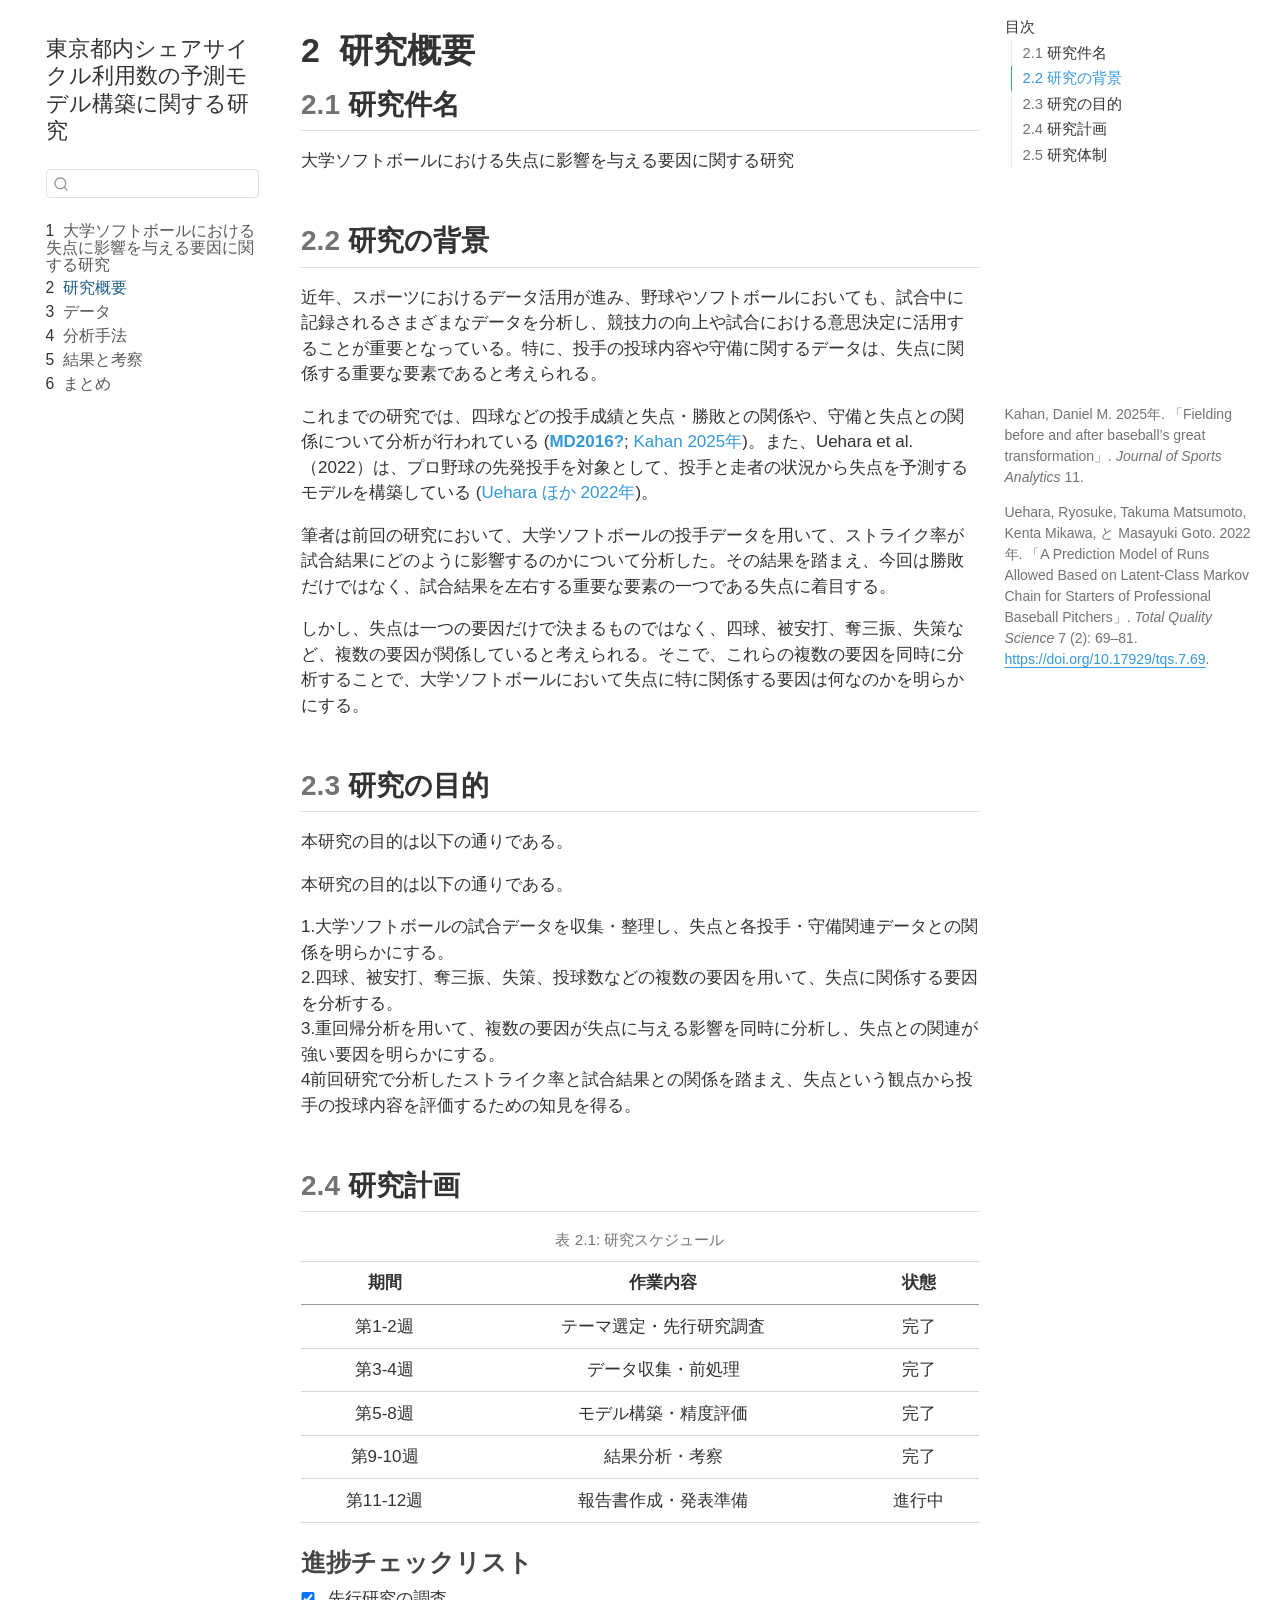
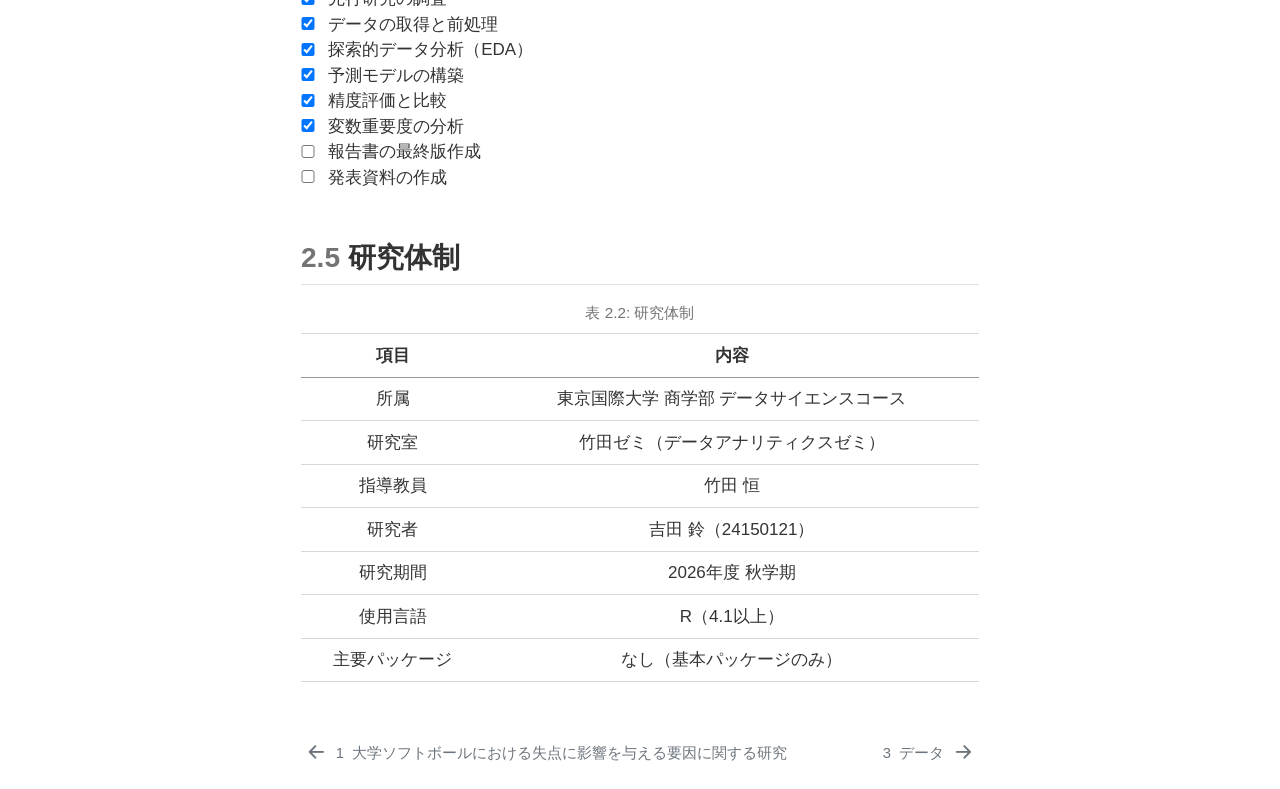
==== 01_研究概要.html @ 4fa382df "Built site for gh-pages" ====
<!DOCTYPE html>
<html xmlns="http://www.w3.org/1999/xhtml" lang="ja" xml:lang="ja"><head>

<meta charset="utf-8">
<meta name="generator" content="quarto-1.9.37">

<meta name="viewport" content="width=device-width, initial-scale=1.0, user-scalable=yes">


<title>2&nbsp; 研究概要 – 東京都内シェアサイクル利用数の予測モデル構築に関する研究</title>
<style>

code{white-space: pre-wrap;}
span.smallcaps{font-variant: small-caps;}
div.columns{display: flex; gap: min(4vw, 1.5em);}
div.column{flex: auto; overflow-x: auto;}
div.hanging-indent{margin-left: 1.5em; text-indent: -1.5em;}
ul.task-list{list-style: none;}
ul.task-list li input[type="checkbox"] {
width: 0.8em;
margin: 0 0.8em 0.2em -1em;  vertical-align: middle;
}

div.csl-bib-body { }
div.csl-entry {
clear: both;
}
.hanging-indent div.csl-entry {
margin-left:2em;
text-indent:-2em;
}
div.csl-left-margin {
min-width:2em;
float:left;
}
div.csl-right-inline {
margin-left:2em;
padding-left:1em;
}
div.csl-indent {
margin-left: 2em;
}</style>


<script>const headroomChanged = new CustomEvent("quarto-hrChanged", {
  detail: {},
  bubbles: true,
  cancelable: false,
  composed: false,
});

const announceDismiss = () => {
  const annEl = window.document.getElementById("quarto-announcement");
  if (annEl) {
    annEl.remove();

    const annId = annEl.getAttribute("data-announcement-id");
    window.localStorage.setItem(`quarto-announce-${annId}`, "true");
  }
};

const announceRegister = () => {
  const annEl = window.document.getElementById("quarto-announcement");
  if (annEl) {
    const annId = annEl.getAttribute("data-announcement-id");
    const isDismissed =
      window.localStorage.getItem(`quarto-announce-${annId}`) || false;
    if (isDismissed) {
      announceDismiss();
      return;
    } else {
      annEl.classList.remove("hidden");
    }

    const actionEl = annEl.querySelector(".quarto-announcement-action");
    if (actionEl) {
      actionEl.addEventListener("click", function (e) {
        e.preventDefault();
        // Hide the bar immediately
        announceDismiss();
      });
    }
  }
};

window.document.addEventListener("DOMContentLoaded", function () {
  let init = false;

  announceRegister();

  // Manage the back to top button, if one is present.
  let lastScrollTop = window.pageYOffset || document.documentElement.scrollTop;
  const scrollDownBuffer = 5;
  const scrollUpBuffer = 35;
  const btn = document.getElementById("quarto-back-to-top");
  const hideBackToTop = () => {
    btn.style.display = "none";
  };
  const showBackToTop = () => {
    btn.style.display = "inline-block";
  };
  if (btn) {
    window.document.addEventListener(
      "scroll",
      function () {
        const currentScrollTop =
          window.pageYOffset || document.documentElement.scrollTop;

        // Shows and hides the button 'intelligently' as the user scrolls
        if (currentScrollTop - scrollDownBuffer > lastScrollTop) {
          hideBackToTop();
          lastScrollTop = currentScrollTop <= 0 ? 0 : currentScrollTop;
        } else if (currentScrollTop < lastScrollTop - scrollUpBuffer) {
          showBackToTop();
          lastScrollTop = currentScrollTop <= 0 ? 0 : currentScrollTop;
        }

        // Show the button at the bottom, hides it at the top
        if (currentScrollTop <= 0) {
          hideBackToTop();
        } else if (
          window.innerHeight + currentScrollTop >=
          document.body.offsetHeight
        ) {
          showBackToTop();
        }
      },
      false
    );
  }

  function throttle(func, wait) {
    var timeout;
    return function () {
      const context = this;
      const args = arguments;
      const later = function () {
        clearTimeout(timeout);
        timeout = null;
        func.apply(context, args);
      };

      if (!timeout) {
        timeout = setTimeout(later, wait);
      }
    };
  }

  function headerOffset() {
    // Set an offset if there is are fixed top navbar
    const headerEl = window.document.querySelector("header.fixed-top");
    if (headerEl) {
      return headerEl.clientHeight;
    } else {
      return 0;
    }
  }

  function footerOffset() {
    const footerEl = window.document.querySelector("footer.footer");
    if (footerEl) {
      return footerEl.clientHeight;
    } else {
      return 0;
    }
  }

  function dashboardOffset() {
    const dashboardNavEl = window.document.getElementById(
      "quarto-dashboard-header"
    );
    if (dashboardNavEl !== null) {
      return dashboardNavEl.clientHeight;
    } else {
      return 0;
    }
  }

  function updateDocumentOffsetWithoutAnimation() {
    updateDocumentOffset(false);
  }

  function updateDocumentOffset(animated) {
    // set body offset
    const topOffset = headerOffset();
    const bodyOffset = topOffset + footerOffset() + dashboardOffset();
    const bodyEl = window.document.body;
    bodyEl.setAttribute("data-bs-offset", topOffset);
    bodyEl.style.paddingTop = topOffset + "px";

    // deal with sidebar offsets
    const sidebars = window.document.querySelectorAll(
      ".sidebar, .headroom-target"
    );
    sidebars.forEach((sidebar) => {
      if (!animated) {
        sidebar.classList.add("notransition");
        // Remove the no transition class after the animation has time to complete
        setTimeout(function () {
          sidebar.classList.remove("notransition");
        }, 201);
      }

      if (window.Headroom && sidebar.classList.contains("sidebar-unpinned")) {
        sidebar.style.top = "0";
        sidebar.style.maxHeight = "100vh";
      } else {
        sidebar.style.top = topOffset + "px";
        sidebar.style.maxHeight = "calc(100vh - " + topOffset + "px)";
      }
    });

    // allow space for footer
    const mainContainer = window.document.querySelector(".quarto-container");
    if (mainContainer) {
      mainContainer.style.minHeight = "calc(100vh - " + bodyOffset + "px)";
    }

    // link offset
    let linkStyle = window.document.querySelector("#quarto-target-style");
    if (!linkStyle) {
      linkStyle = window.document.createElement("style");
      linkStyle.setAttribute("id", "quarto-target-style");
      window.document.head.appendChild(linkStyle);
    }
    while (linkStyle.firstChild) {
      linkStyle.removeChild(linkStyle.firstChild);
    }
    if (topOffset > 0) {
      linkStyle.appendChild(
        window.document.createTextNode(`
      section:target::before {
        content: "";
        display: block;
        height: ${topOffset}px;
        margin: -${topOffset}px 0 0;
      }`)
      );
    }
    if (init) {
      window.dispatchEvent(headroomChanged);
    }
    init = true;
  }

  // initialize headroom
  var header = window.document.querySelector("#quarto-header");
  if (header && window.Headroom) {
    const headroom = new window.Headroom(header, {
      tolerance: 5,
      onPin: function () {
        const sidebars = window.document.querySelectorAll(
          ".sidebar, .headroom-target"
        );
        sidebars.forEach((sidebar) => {
          sidebar.classList.remove("sidebar-unpinned");
        });
        updateDocumentOffset();
      },
      onUnpin: function () {
        const sidebars = window.document.querySelectorAll(
          ".sidebar, .headroom-target"
        );
        sidebars.forEach((sidebar) => {
          sidebar.classList.add("sidebar-unpinned");
        });
        updateDocumentOffset();
      },
    });
    headroom.init();

    let frozen = false;
    window.quartoToggleHeadroom = function () {
      if (frozen) {
        headroom.unfreeze();
        frozen = false;
      } else {
        headroom.freeze();
        frozen = true;
      }
    };
  }

  window.addEventListener(
    "hashchange",
    function (e) {
      if (
        getComputedStyle(document.documentElement).scrollBehavior !== "smooth"
      ) {
        window.scrollTo(0, window.pageYOffset - headerOffset());
      }
    },
    false
  );

  // Observe size changed for the header
  const headerEl = window.document.querySelector("header.fixed-top");
  if (headerEl && window.ResizeObserver) {
    const observer = new window.ResizeObserver(() => {
      setTimeout(updateDocumentOffsetWithoutAnimation, 0);
    });
    observer.observe(headerEl, {
      attributes: true,
      childList: true,
      characterData: true,
    });
  } else {
    window.addEventListener(
      "resize",
      throttle(updateDocumentOffsetWithoutAnimation, 50)
    );
  }
  setTimeout(updateDocumentOffsetWithoutAnimation, 250);

  // fixup index.html links if we aren't on the filesystem
  if (window.location.protocol !== "file:") {
    const links = window.document.querySelectorAll("a");
    for (let i = 0; i < links.length; i++) {
      if (links[i].href) {
        links[i].dataset.originalHref = links[i].href;
        links[i].href = links[i].href.replace(/\/index\.html/, "/");
      }
    }

    // Fixup any sharing links that require urls
    // Append url to any sharing urls
    const sharingLinks = window.document.querySelectorAll(
      "a.sidebar-tools-main-item, a.quarto-navigation-tool, a.quarto-navbar-tools, a.quarto-navbar-tools-item"
    );
    for (let i = 0; i < sharingLinks.length; i++) {
      const sharingLink = sharingLinks[i];
      const href = sharingLink.getAttribute("href");
      if (href) {
        sharingLink.setAttribute(
          "href",
          href.replace("|url|", window.location.href)
        );
      }
    }

    // Scroll the active navigation item into view, if necessary
    const navSidebar = window.document.querySelector("nav#quarto-sidebar");
    if (navSidebar) {
      // Find the active item
      const activeItem = navSidebar.querySelector("li.sidebar-item a.active");
      if (activeItem) {
        // Wait for the scroll height and height to resolve by observing size changes on the
        // nav element that is scrollable
        const resizeObserver = new ResizeObserver((_entries) => {
          // The bottom of the element
          const elBottom = activeItem.offsetTop;
          const viewBottom = navSidebar.scrollTop + navSidebar.clientHeight;

          // The element height and scroll height are the same, then we are still loading
          if (viewBottom !== navSidebar.scrollHeight) {
            // Determine if the item isn't visible and scroll to it
            if (elBottom >= viewBottom) {
              navSidebar.scrollTop = elBottom;
            }

            // stop observing now since we've completed the scroll
            resizeObserver.unobserve(navSidebar);
          }
        });
        resizeObserver.observe(navSidebar);
      }
    }
  }
});
</script>
<script>/*!
 * headroom.js v0.12.0 - Give your page some headroom. Hide your header until you need it
 * Copyright (c) 2020 Nick Williams - http://wicky.nillia.ms/headroom.js
 * License: MIT
 */

!function(t,n){"object"==typeof exports&&"undefined"!=typeof module?module.exports=n():"function"==typeof define&&define.amd?define(n):(t=t||self).Headroom=n()}(this,function(){"use strict";function t(){return"undefined"!=typeof window}function d(t){return function(t){return t&&t.document&&function(t){return 9===t.nodeType}(t.document)}(t)?function(t){var n=t.document,o=n.body,s=n.documentElement;return{scrollHeight:function(){return Math.max(o.scrollHeight,s.scrollHeight,o.offsetHeight,s.offsetHeight,o.clientHeight,s.clientHeight)},height:function(){return t.innerHeight||s.clientHeight||o.clientHeight},scrollY:function(){return void 0!==t.pageYOffset?t.pageYOffset:(s||o.parentNode||o).scrollTop}}}(t):function(t){return{scrollHeight:function(){return Math.max(t.scrollHeight,t.offsetHeight,t.clientHeight)},height:function(){return Math.max(t.offsetHeight,t.clientHeight)},scrollY:function(){return t.scrollTop}}}(t)}function n(t,s,e){var n,o=function(){var n=!1;try{var t={get passive(){n=!0}};window.addEventListener("test",t,t),window.removeEventListener("test",t,t)}catch(t){n=!1}return n}(),i=!1,r=d(t),l=r.scrollY(),a={};function c(){var t=Math.round(r.scrollY()),n=r.height(),o=r.scrollHeight();a.scrollY=t,a.lastScrollY=l,a.direction=l<t?"down":"up",a.distance=Math.abs(t-l),a.isOutOfBounds=t<0||o<t+n,a.top=t<=s.offset[a.direction],a.bottom=o<=t+n,a.toleranceExceeded=a.distance>s.tolerance[a.direction],e(a),l=t,i=!1}function h(){i||(i=!0,n=requestAnimationFrame(c))}var u=!!o&&{passive:!0,capture:!1};return t.addEventListener("scroll",h,u),c(),{destroy:function(){cancelAnimationFrame(n),t.removeEventListener("scroll",h,u)}}}function o(t){return t===Object(t)?t:{down:t,up:t}}function s(t,n){n=n||{},Object.assign(this,s.options,n),this.classes=Object.assign({},s.options.classes,n.classes),this.elem=t,this.tolerance=o(this.tolerance),this.offset=o(this.offset),this.initialised=!1,this.frozen=!1}return s.prototype={constructor:s,init:function(){return s.cutsTheMustard&&!this.initialised&&(this.addClass("initial"),this.initialised=!0,setTimeout(function(t){t.scrollTracker=n(t.scroller,{offset:t.offset,tolerance:t.tolerance},t.update.bind(t))},100,this)),this},destroy:function(){this.initialised=!1,Object.keys(this.classes).forEach(this.removeClass,this),this.scrollTracker.destroy()},unpin:function(){!this.hasClass("pinned")&&this.hasClass("unpinned")||(this.addClass("unpinned"),this.removeClass("pinned"),this.onUnpin&&this.onUnpin.call(this))},pin:function(){this.hasClass("unpinned")&&(this.addClass("pinned"),this.removeClass("unpinned"),this.onPin&&this.onPin.call(this))},freeze:function(){this.frozen=!0,this.addClass("frozen")},unfreeze:function(){this.frozen=!1,this.removeClass("frozen")},top:function(){this.hasClass("top")||(this.addClass("top"),this.removeClass("notTop"),this.onTop&&this.onTop.call(this))},notTop:function(){this.hasClass("notTop")||(this.addClass("notTop"),this.removeClass("top"),this.onNotTop&&this.onNotTop.call(this))},bottom:function(){this.hasClass("bottom")||(this.addClass("bottom"),this.removeClass("notBottom"),this.onBottom&&this.onBottom.call(this))},notBottom:function(){this.hasClass("notBottom")||(this.addClass("notBottom"),this.removeClass("bottom"),this.onNotBottom&&this.onNotBottom.call(this))},shouldUnpin:function(t){return"down"===t.direction&&!t.top&&t.toleranceExceeded},shouldPin:function(t){return"up"===t.direction&&t.toleranceExceeded||t.top},addClass:function(t){this.elem.classList.add.apply(this.elem.classList,this.classes[t].split(" "))},removeClass:function(t){this.elem.classList.remove.apply(this.elem.classList,this.classes[t].split(" "))},hasClass:function(t){return this.classes[t].split(" ").every(function(t){return this.classList.contains(t)},this.elem)},update:function(t){t.isOutOfBounds||!0!==this.frozen&&(t.top?this.top():this.notTop(),t.bottom?this.bottom():this.notBottom(),this.shouldUnpin(t)?this.unpin():this.shouldPin(t)&&this.pin())}},s.options={tolerance:{up:0,down:0},offset:0,scroller:t()?window:null,classes:{frozen:"headroom--frozen",pinned:"headroom--pinned",unpinned:"headroom--unpinned",top:"headroom--top",notTop:"headroom--not-top",bottom:"headroom--bottom",notBottom:"headroom--not-bottom",initial:"headroom"}},s.cutsTheMustard=!!(t()&&function(){}.bind&&"classList"in document.documentElement&&Object.assign&&Object.keys&&requestAnimationFrame),s});
</script>
<script>/*!
 * clipboard.js v2.0.11
 * https://clipboardjs.com/
 *
 * Licensed MIT © Zeno Rocha
 */
!function(t,e){"object"==typeof exports&&"object"==typeof module?module.exports=e():"function"==typeof define&&define.amd?define([],e):"object"==typeof exports?exports.ClipboardJS=e():t.ClipboardJS=e()}(this,function(){return n={686:function(t,e,n){"use strict";n.d(e,{default:function(){return b}});var e=n(279),i=n.n(e),e=n(370),u=n.n(e),e=n(817),r=n.n(e);function c(t){try{return document.execCommand(t)}catch(t){return}}var a=function(t){t=r()(t);return c("cut"),t};function o(t,e){var n,o,t=(n=t,o="rtl"===document.documentElement.getAttribute("dir"),(t=document.createElement("textarea")).style.fontSize="12pt",t.style.border="0",t.style.padding="0",t.style.margin="0",t.style.position="absolute",t.style[o?"right":"left"]="-9999px",o=window.pageYOffset||document.documentElement.scrollTop,t.style.top="".concat(o,"px"),t.setAttribute("readonly",""),t.value=n,t);return e.container.appendChild(t),e=r()(t),c("copy"),t.remove(),e}var f=function(t){var e=1<arguments.length&&void 0!==arguments[1]?arguments[1]:{container:document.body},n="";return"string"==typeof t?n=o(t,e):t instanceof HTMLInputElement&&!["text","search","url","tel","password"].includes(null==t?void 0:t.type)?n=o(t.value,e):(n=r()(t),c("copy")),n};function l(t){return(l="function"==typeof Symbol&&"symbol"==typeof Symbol.iterator?function(t){return typeof t}:function(t){return t&&"function"==typeof Symbol&&t.constructor===Symbol&&t!==Symbol.prototype?"symbol":typeof t})(t)}var s=function(){var t=0<arguments.length&&void 0!==arguments[0]?arguments[0]:{},e=t.action,n=void 0===e?"copy":e,o=t.container,e=t.target,t=t.text;if("copy"!==n&&"cut"!==n)throw new Error('Invalid "action" value, use either "copy" or "cut"');if(void 0!==e){if(!e||"object"!==l(e)||1!==e.nodeType)throw new Error('Invalid "target" value, use a valid Element');if("copy"===n&&e.hasAttribute("disabled"))throw new Error('Invalid "target" attribute. Please use "readonly" instead of "disabled" attribute');if("cut"===n&&(e.hasAttribute("readonly")||e.hasAttribute("disabled")))throw new Error('Invalid "target" attribute. You can\'t cut text from elements with "readonly" or "disabled" attributes')}return t?f(t,{container:o}):e?"cut"===n?a(e):f(e,{container:o}):void 0};function p(t){return(p="function"==typeof Symbol&&"symbol"==typeof Symbol.iterator?function(t){return typeof t}:function(t){return t&&"function"==typeof Symbol&&t.constructor===Symbol&&t!==Symbol.prototype?"symbol":typeof t})(t)}function d(t,e){for(var n=0;n<e.length;n++){var o=e[n];o.enumerable=o.enumerable||!1,o.configurable=!0,"value"in o&&(o.writable=!0),Object.defineProperty(t,o.key,o)}}function y(t,e){return(y=Object.setPrototypeOf||function(t,e){return t.__proto__=e,t})(t,e)}function h(n){var o=function(){if("undefined"==typeof Reflect||!Reflect.construct)return!1;if(Reflect.construct.sham)return!1;if("function"==typeof Proxy)return!0;try{return Date.prototype.toString.call(Reflect.construct(Date,[],function(){})),!0}catch(t){return!1}}();return function(){var t,e=v(n);return t=o?(t=v(this).constructor,Reflect.construct(e,arguments,t)):e.apply(this,arguments),e=this,!(t=t)||"object"!==p(t)&&"function"!=typeof t?function(t){if(void 0!==t)return t;throw new ReferenceError("this hasn't been initialised - super() hasn't been called")}(e):t}}function v(t){return(v=Object.setPrototypeOf?Object.getPrototypeOf:function(t){return t.__proto__||Object.getPrototypeOf(t)})(t)}function m(t,e){t="data-clipboard-".concat(t);if(e.hasAttribute(t))return e.getAttribute(t)}var b=function(){!function(t,e){if("function"!=typeof e&&null!==e)throw new TypeError("Super expression must either be null or a function");t.prototype=Object.create(e&&e.prototype,{constructor:{value:t,writable:!0,configurable:!0}}),e&&y(t,e)}(r,i());var t,e,n,o=h(r);function r(t,e){var n;return function(t){if(!(t instanceof r))throw new TypeError("Cannot call a class as a function")}(this),(n=o.call(this)).resolveOptions(e),n.listenClick(t),n}return t=r,n=[{key:"copy",value:function(t){var e=1<arguments.length&&void 0!==arguments[1]?arguments[1]:{container:document.body};return f(t,e)}},{key:"cut",value:function(t){return a(t)}},{key:"isSupported",value:function(){var t=0<arguments.length&&void 0!==arguments[0]?arguments[0]:["copy","cut"],t="string"==typeof t?[t]:t,e=!!document.queryCommandSupported;return t.forEach(function(t){e=e&&!!document.queryCommandSupported(t)}),e}}],(e=[{key:"resolveOptions",value:function(){var t=0<arguments.length&&void 0!==arguments[0]?arguments[0]:{};this.action="function"==typeof t.action?t.action:this.defaultAction,this.target="function"==typeof t.target?t.target:this.defaultTarget,this.text="function"==typeof t.text?t.text:this.defaultText,this.container="object"===p(t.container)?t.container:document.body}},{key:"listenClick",value:function(t){var e=this;this.listener=u()(t,"click",function(t){return e.onClick(t)})}},{key:"onClick",value:function(t){var e=t.delegateTarget||t.currentTarget,n=this.action(e)||"copy",t=s({action:n,container:this.container,target:this.target(e),text:this.text(e)});this.emit(t?"success":"error",{action:n,text:t,trigger:e,clearSelection:function(){e&&e.focus(),window.getSelection().removeAllRanges()}})}},{key:"defaultAction",value:function(t){return m("action",t)}},{key:"defaultTarget",value:function(t){t=m("target",t);if(t)return document.querySelector(t)}},{key:"defaultText",value:function(t){return m("text",t)}},{key:"destroy",value:function(){this.listener.destroy()}}])&&d(t.prototype,e),n&&d(t,n),r}()},828:function(t){var e;"undefined"==typeof Element||Element.prototype.matches||((e=Element.prototype).matches=e.matchesSelector||e.mozMatchesSelector||e.msMatchesSelector||e.oMatchesSelector||e.webkitMatchesSelector),t.exports=function(t,e){for(;t&&9!==t.nodeType;){if("function"==typeof t.matches&&t.matches(e))return t;t=t.parentNode}}},438:function(t,e,n){var u=n(828);function i(t,e,n,o,r){var i=function(e,n,t,o){return function(t){t.delegateTarget=u(t.target,n),t.delegateTarget&&o.call(e,t)}}.apply(this,arguments);return t.addEventListener(n,i,r),{destroy:function(){t.removeEventListener(n,i,r)}}}t.exports=function(t,e,n,o,r){return"function"==typeof t.addEventListener?i.apply(null,arguments):"function"==typeof n?i.bind(null,document).apply(null,arguments):("string"==typeof t&&(t=document.querySelectorAll(t)),Array.prototype.map.call(t,function(t){return i(t,e,n,o,r)}))}},879:function(t,n){n.node=function(t){return void 0!==t&&t instanceof HTMLElement&&1===t.nodeType},n.nodeList=function(t){var e=Object.prototype.toString.call(t);return void 0!==t&&("[object NodeList]"===e||"[object HTMLCollection]"===e)&&"length"in t&&(0===t.length||n.node(t[0]))},n.string=function(t){return"string"==typeof t||t instanceof String},n.fn=function(t){return"[object Function]"===Object.prototype.toString.call(t)}},370:function(t,e,n){var f=n(879),l=n(438);t.exports=function(t,e,n){if(!t&&!e&&!n)throw new Error("Missing required arguments");if(!f.string(e))throw new TypeError("Second argument must be a String");if(!f.fn(n))throw new TypeError("Third argument must be a Function");if(f.node(t))return c=e,a=n,(u=t).addEventListener(c,a),{destroy:function(){u.removeEventListener(c,a)}};if(f.nodeList(t))return o=t,r=e,i=n,Array.prototype.forEach.call(o,function(t){t.addEventListener(r,i)}),{destroy:function(){Array.prototype.forEach.call(o,function(t){t.removeEventListener(r,i)})}};if(f.string(t))return t=t,e=e,n=n,l(document.body,t,e,n);throw new TypeError("First argument must be a String, HTMLElement, HTMLCollection, or NodeList");var o,r,i,u,c,a}},817:function(t){t.exports=function(t){var e,n="SELECT"===t.nodeName?(t.focus(),t.value):"INPUT"===t.nodeName||"TEXTAREA"===t.nodeName?((e=t.hasAttribute("readonly"))||t.setAttribute("readonly",""),t.select(),t.setSelectionRange(0,t.value.length),e||t.removeAttribute("readonly"),t.value):(t.hasAttribute("contenteditable")&&t.focus(),n=window.getSelection(),(e=document.createRange()).selectNodeContents(t),n.removeAllRanges(),n.addRange(e),n.toString());return n}},279:function(t){function e(){}e.prototype={on:function(t,e,n){var o=this.e||(this.e={});return(o[t]||(o[t]=[])).push({fn:e,ctx:n}),this},once:function(t,e,n){var o=this;function r(){o.off(t,r),e.apply(n,arguments)}return r._=e,this.on(t,r,n)},emit:function(t){for(var e=[].slice.call(arguments,1),n=((this.e||(this.e={}))[t]||[]).slice(),o=0,r=n.length;o<r;o++)n[o].fn.apply(n[o].ctx,e);return this},off:function(t,e){var n=this.e||(this.e={}),o=n[t],r=[];if(o&&e)for(var i=0,u=o.length;i<u;i++)o[i].fn!==e&&o[i].fn._!==e&&r.push(o[i]);return r.length?n[t]=r:delete n[t],this}},t.exports=e,t.exports.TinyEmitter=e}},r={},o.n=function(t){var e=t&&t.__esModule?function(){return t.default}:function(){return t};return o.d(e,{a:e}),e},o.d=function(t,e){for(var n in e)o.o(e,n)&&!o.o(t,n)&&Object.defineProperty(t,n,{enumerable:!0,get:e[n]})},o.o=function(t,e){return Object.prototype.hasOwnProperty.call(t,e)},o(686).default;function o(t){if(r[t])return r[t].exports;var e=r[t]={exports:{}};return n[t](e,e.exports,o),e.exports}var n,r});</script>
<script>/*! @algolia/autocomplete-js 1.19.1 | MIT License | © Algolia, Inc. and contributors | https://github.com/algolia/autocomplete */
!function(e,t){"object"==typeof exports&&"undefined"!=typeof module?t(exports):"function"==typeof define&&define.amd?define(["exports"],t):t((e="undefined"!=typeof globalThis?globalThis:e||self)["@algolia/autocomplete-js"]={})}(this,(function(e){"use strict";function t(e,t){var n=Object.keys(e);if(Object.getOwnPropertySymbols){var r=Object.getOwnPropertySymbols(e);t&&(r=r.filter((function(t){return Object.getOwnPropertyDescriptor(e,t).enumerable}))),n.push.apply(n,r)}return n}function n(e){for(var n=1;n<arguments.length;n++){var r=null!=arguments[n]?arguments[n]:{};n%2?t(Object(r),!0).forEach((function(t){o(e,t,r[t])})):Object.getOwnPropertyDescriptors?Object.defineProperties(e,Object.getOwnPropertyDescriptors(r)):t(Object(r)).forEach((function(t){Object.defineProperty(e,t,Object.getOwnPropertyDescriptor(r,t))}))}return e}function r(e){return r="function"==typeof Symbol&&"symbol"==typeof Symbol.iterator?function(e){return typeof e}:function(e){return e&&"function"==typeof Symbol&&e.constructor===Symbol&&e!==Symbol.prototype?"symbol":typeof e},r(e)}function o(e,t,n){return(t=function(e){var t=function(e,t){if("object"!=typeof e||null===e)return e;var n=e[Symbol.toPrimitive];if(void 0!==n){var r=n.call(e,t||"default");if("object"!=typeof r)return r;throw new TypeError("@@toPrimitive must return a primitive value.")}return("string"===t?String:Number)(e)}(e,"string");return"symbol"==typeof t?t:String(t)}(t))in e?Object.defineProperty(e,t,{value:n,enumerable:!0,configurable:!0,writable:!0}):e[t]=n,e}function i(){return i=Object.assign?Object.assign.bind():function(e){for(var t=1;t<arguments.length;t++){var n=arguments[t];for(var r in n)Object.prototype.hasOwnProperty.call(n,r)&&(e[r]=n[r])}return e},i.apply(this,arguments)}function u(e,t){if(null==e)return{};var n,r,o=function(e,t){if(null==e)return{};var n,r,o={},i=Object.keys(e);for(r=0;r<i.length;r++)n=i[r],t.indexOf(n)>=0||(o[n]=e[n]);return o}(e,t);if(Object.getOwnPropertySymbols){var i=Object.getOwnPropertySymbols(e);for(r=0;r<i.length;r++)n=i[r],t.indexOf(n)>=0||Object.prototype.propertyIsEnumerable.call(e,n)&&(o[n]=e[n])}return o}function a(e,t){return function(e){if(Array.isArray(e))return e}(e)||function(e,t){var n=null==e?null:"undefined"!=typeof Symbol&&e[Symbol.iterator]||e["@@iterator"];if(null!=n){var r,o,i,u,a=[],l=!0,c=!1;try{if(i=(n=n.call(e)).next,0===t){if(Object(n)!==n)return;l=!1}else for(;!(l=(r=i.call(n)).done)&&(a.push(r.value),a.length!==t);l=!0);}catch(e){c=!0,o=e}finally{try{if(!l&&null!=n.return&&(u=n.return(),Object(u)!==u))return}finally{if(c)throw o}}return a}}(e,t)||c(e,t)||function(){throw new TypeError("Invalid attempt to destructure non-iterable instance.\nIn order to be iterable, non-array objects must have a [Symbol.iterator]() method.")}()}function l(e){return function(e){if(Array.isArray(e))return s(e)}(e)||function(e){if("undefined"!=typeof Symbol&&null!=e[Symbol.iterator]||null!=e["@@iterator"])return Array.from(e)}(e)||c(e)||function(){throw new TypeError("Invalid attempt to spread non-iterable instance.\nIn order to be iterable, non-array objects must have a [Symbol.iterator]() method.")}()}function c(e,t){if(e){if("string"==typeof e)return s(e,t);var n=Object.prototype.toString.call(e).slice(8,-1);return"Object"===n&&e.constructor&&(n=e.constructor.name),"Map"===n||"Set"===n?Array.from(e):"Arguments"===n||/^(?:Ui|I)nt(?:8|16|32)(?:Clamped)?Array$/.test(n)?s(e,t):void 0}}function s(e,t){(null==t||t>e.length)&&(t=e.length);for(var n=0,r=new Array(t);n<t;n++)r[n]=e[n];return r}function f(e){return{current:e}}function p(e,t){var n=void 0;return function(){for(var r=arguments.length,o=new Array(r),i=0;i<r;i++)o[i]=arguments[i];n&&clearTimeout(n),n=setTimeout((function(){return e.apply(void 0,o)}),t)}}function m(e){return e.reduce((function(e,t){return e.concat(t)}),[])}var v=0;function d(){return"autocomplete-".concat(v++)}function y(e,t){return t.reduce((function(e,t){return e&&e[t]}),e)}function b(e){return 0===e.collections.length?0:e.collections.reduce((function(e,t){return e+t.items.length}),0)}function g(e){return e!==Object(e)}function h(e,t){if(e===t)return!0;if(g(e)||g(t)||"function"==typeof e||"function"==typeof t)return e===t;if(Object.keys(e).length!==Object.keys(t).length)return!1;for(var n=0,r=Object.keys(e);n<r.length;n++){var o=r[n];if(!(o in t))return!1;if(!h(e[o],t[o]))return!1}return!0}var _=function(){};var O="1.19.1",S=[{segment:"autocomplete-core",version:O}];function j(e){var t=e.item,n=e.items,r=void 0===n?[]:n;return{index:t.__autocomplete_indexName,items:[t],positions:[1+r.findIndex((function(e){return e.objectID===t.objectID}))],queryID:t.__autocomplete_queryID,algoliaSource:["autocomplete"]}}function P(e,t){return function(e){if(Array.isArray(e))return e}(e)||function(e,t){var n=null==e?null:"undefined"!=typeof Symbol&&e[Symbol.iterator]||e["@@iterator"];if(null!=n){var r,o,i,u,a=[],l=!0,c=!1;try{if(i=(n=n.call(e)).next,0===t){if(Object(n)!==n)return;l=!1}else for(;!(l=(r=i.call(n)).done)&&(a.push(r.value),a.length!==t);l=!0);}catch(e){c=!0,o=e}finally{try{if(!l&&null!=n.return&&(u=n.return(),Object(u)!==u))return}finally{if(c)throw o}}return a}}(e,t)||function(e,t){if(!e)return;if("string"==typeof e)return w(e,t);var n=Object.prototype.toString.call(e).slice(8,-1);"Object"===n&&e.constructor&&(n=e.constructor.name);if("Map"===n||"Set"===n)return Array.from(e);if("Arguments"===n||/^(?:Ui|I)nt(?:8|16|32)(?:Clamped)?Array$/.test(n))return w(e,t)}(e,t)||function(){throw new TypeError("Invalid attempt to destructure non-iterable instance.\nIn order to be iterable, non-array objects must have a [Symbol.iterator]() method.")}()}function w(e,t){(null==t||t>e.length)&&(t=e.length);for(var n=0,r=new Array(t);n<t;n++)r[n]=e[n];return r}var I=["items"],A=["items"];function E(e){return E="function"==typeof Symbol&&"symbol"==typeof Symbol.iterator?function(e){return typeof e}:function(e){return e&&"function"==typeof Symbol&&e.constructor===Symbol&&e!==Symbol.prototype?"symbol":typeof e},E(e)}function D(e){return function(e){if(Array.isArray(e))return C(e)}(e)||function(e){if("undefined"!=typeof Symbol&&null!=e[Symbol.iterator]||null!=e["@@iterator"])return Array.from(e)}(e)||function(e,t){if(!e)return;if("string"==typeof e)return C(e,t);var n=Object.prototype.toString.call(e).slice(8,-1);"Object"===n&&e.constructor&&(n=e.constructor.name);if("Map"===n||"Set"===n)return Array.from(e);if("Arguments"===n||/^(?:Ui|I)nt(?:8|16|32)(?:Clamped)?Array$/.test(n))return C(e,t)}(e)||function(){throw new TypeError("Invalid attempt to spread non-iterable instance.\nIn order to be iterable, non-array objects must have a [Symbol.iterator]() method.")}()}function C(e,t){(null==t||t>e.length)&&(t=e.length);for(var n=0,r=new Array(t);n<t;n++)r[n]=e[n];return r}function k(e,t){if(null==e)return{};var n,r,o=function(e,t){if(null==e)return{};var n,r,o={},i=Object.keys(e);for(r=0;r<i.length;r++)n=i[r],t.indexOf(n)>=0||(o[n]=e[n]);return o}(e,t);if(Object.getOwnPropertySymbols){var i=Object.getOwnPropertySymbols(e);for(r=0;r<i.length;r++)n=i[r],t.indexOf(n)>=0||Object.prototype.propertyIsEnumerable.call(e,n)&&(o[n]=e[n])}return o}function x(e,t){var n=Object.keys(e);if(Object.getOwnPropertySymbols){var r=Object.getOwnPropertySymbols(e);t&&(r=r.filter((function(t){return Object.getOwnPropertyDescriptor(e,t).enumerable}))),n.push.apply(n,r)}return n}function N(e){for(var t=1;t<arguments.length;t++){var n=null!=arguments[t]?arguments[t]:{};t%2?x(Object(n),!0).forEach((function(t){T(e,t,n[t])})):Object.getOwnPropertyDescriptors?Object.defineProperties(e,Object.getOwnPropertyDescriptors(n)):x(Object(n)).forEach((function(t){Object.defineProperty(e,t,Object.getOwnPropertyDescriptor(n,t))}))}return e}function T(e,t,n){return(t=function(e){var t=function(e,t){if("object"!==E(e)||null===e)return e;var n=e[Symbol.toPrimitive];if(void 0!==n){var r=n.call(e,t||"default");if("object"!==E(r))return r;throw new TypeError("@@toPrimitive must return a primitive value.")}return("string"===t?String:Number)(e)}(e,"string");return"symbol"===E(t)?t:String(t)}(t))in e?Object.defineProperty(e,t,{value:n,enumerable:!0,configurable:!0,writable:!0}):e[t]=n,e}function q(e){for(var t=arguments.length>1&&void 0!==arguments[1]?arguments[1]:20,n=[],r=0;r<e.objectIDs.length;r+=t)n.push(N(N({},e),{},{objectIDs:e.objectIDs.slice(r,r+t)}));return n}function B(e){return e.map((function(e){var t=e.items,n=k(e,I);return N(N({},n),{},{objectIDs:(null==t?void 0:t.map((function(e){return e.objectID})))||n.objectIDs})}))}function R(e){var t,n,r,o=(t=P((e.version||"").split(".").map(Number),2),n=t[0],r=t[1],n>=3||2===n&&r>=4||1===n&&r>=10);function i(t,n,r){if(o&&void 0!==r){var i=r[0].__autocomplete_algoliaCredentials,u={"X-Algolia-Application-Id":i.appId,"X-Algolia-API-Key":i.apiKey};e.apply(void 0,[t].concat(D(n),[{headers:u}]))}else e.apply(void 0,[t].concat(D(n)))}return{init:function(t,n){e("init",{appId:t,apiKey:n})},setAuthenticatedUserToken:function(t){e("setAuthenticatedUserToken",t)},setUserToken:function(t){e("setUserToken",t)},clickedObjectIDsAfterSearch:function(){for(var e=arguments.length,t=new Array(e),n=0;n<e;n++)t[n]=arguments[n];t.length>0&&i("clickedObjectIDsAfterSearch",B(t),t[0].items)},clickedObjectIDs:function(){for(var e=arguments.length,t=new Array(e),n=0;n<e;n++)t[n]=arguments[n];t.length>0&&i("clickedObjectIDs",B(t),t[0].items)},clickedFilters:function(){for(var t=arguments.length,n=new Array(t),r=0;r<t;r++)n[r]=arguments[r];n.length>0&&e.apply(void 0,["clickedFilters"].concat(n))},convertedObjectIDsAfterSearch:function(){for(var e=arguments.length,t=new Array(e),n=0;n<e;n++)t[n]=arguments[n];t.length>0&&i("convertedObjectIDsAfterSearch",B(t),t[0].items)},convertedObjectIDs:function(){for(var e=arguments.length,t=new Array(e),n=0;n<e;n++)t[n]=arguments[n];t.length>0&&i("convertedObjectIDs",B(t),t[0].items)},convertedFilters:function(){for(var t=arguments.length,n=new Array(t),r=0;r<t;r++)n[r]=arguments[r];n.length>0&&e.apply(void 0,["convertedFilters"].concat(n))},viewedObjectIDs:function(){for(var e=arguments.length,t=new Array(e),n=0;n<e;n++)t[n]=arguments[n];t.length>0&&t.reduce((function(e,t){var n=t.items,r=k(t,A);return[].concat(D(e),D(q(N(N({},r),{},{objectIDs:(null==n?void 0:n.map((function(e){return e.objectID})))||r.objectIDs})).map((function(e){return{items:n,payload:e}}))))}),[]).forEach((function(e){var t=e.items;return i("viewedObjectIDs",[e.payload],t)}))},viewedFilters:function(){for(var t=arguments.length,n=new Array(t),r=0;r<t;r++)n[r]=arguments[r];n.length>0&&e.apply(void 0,["viewedFilters"].concat(n))}}}function L(e){var t=e.items.reduce((function(e,t){var n;return e[t.__autocomplete_indexName]=(null!==(n=e[t.__autocomplete_indexName])&&void 0!==n?n:[]).concat(t),e}),{});return Object.keys(t).map((function(e){return{index:e,items:t[e],algoliaSource:["autocomplete"]}}))}function F(e){return e.objectID&&e.__autocomplete_indexName&&e.__autocomplete_queryID}function U(e){return U="function"==typeof Symbol&&"symbol"==typeof Symbol.iterator?function(e){return typeof e}:function(e){return e&&"function"==typeof Symbol&&e.constructor===Symbol&&e!==Symbol.prototype?"symbol":typeof e},U(e)}function M(e){return function(e){if(Array.isArray(e))return H(e)}(e)||function(e){if("undefined"!=typeof Symbol&&null!=e[Symbol.iterator]||null!=e["@@iterator"])return Array.from(e)}(e)||function(e,t){if(!e)return;if("string"==typeof e)return H(e,t);var n=Object.prototype.toString.call(e).slice(8,-1);"Object"===n&&e.constructor&&(n=e.constructor.name);if("Map"===n||"Set"===n)return Array.from(e);if("Arguments"===n||/^(?:Ui|I)nt(?:8|16|32)(?:Clamped)?Array$/.test(n))return H(e,t)}(e)||function(){throw new TypeError("Invalid attempt to spread non-iterable instance.\nIn order to be iterable, non-array objects must have a [Symbol.iterator]() method.")}()}function H(e,t){(null==t||t>e.length)&&(t=e.length);for(var n=0,r=new Array(t);n<t;n++)r[n]=e[n];return r}function V(e,t){var n=Object.keys(e);if(Object.getOwnPropertySymbols){var r=Object.getOwnPropertySymbols(e);t&&(r=r.filter((function(t){return Object.getOwnPropertyDescriptor(e,t).enumerable}))),n.push.apply(n,r)}return n}function W(e){for(var t=1;t<arguments.length;t++){var n=null!=arguments[t]?arguments[t]:{};t%2?V(Object(n),!0).forEach((function(t){Q(e,t,n[t])})):Object.getOwnPropertyDescriptors?Object.defineProperties(e,Object.getOwnPropertyDescriptors(n)):V(Object(n)).forEach((function(t){Object.defineProperty(e,t,Object.getOwnPropertyDescriptor(n,t))}))}return e}function Q(e,t,n){return(t=function(e){var t=function(e,t){if("object"!==U(e)||null===e)return e;var n=e[Symbol.toPrimitive];if(void 0!==n){var r=n.call(e,t||"default");if("object"!==U(r))return r;throw new TypeError("@@toPrimitive must return a primitive value.")}return("string"===t?String:Number)(e)}(e,"string");return"symbol"===U(t)?t:String(t)}(t))in e?Object.defineProperty(e,t,{value:n,enumerable:!0,configurable:!0,writable:!0}):e[t]=n,e}var K="2.15.0",$="https://cdn.jsdelivr.net/npm/search-insights@".concat(K,"/dist/search-insights.min.js"),z=p((function(e){var t=e.onItemsChange,n=e.items,r=e.insights,o=e.state;t({insights:r,insightsEvents:L({items:n}).map((function(e){return W({eventName:"Items Viewed"},e)})),state:o})}),400);function G(e){var t=function(e){return W({onItemsChange:function(e){var t=e.insights,n=e.insightsEvents,r=e.state;t.viewedObjectIDs.apply(t,M(n.map((function(e){return W(W({},e),{},{algoliaSource:J(e.algoliaSource,r.context)})}))))},onSelect:function(e){var t=e.insights,n=e.insightsEvents,r=e.state;t.clickedObjectIDsAfterSearch.apply(t,M(n.map((function(e){return W(W({},e),{},{algoliaSource:J(e.algoliaSource,r.context)})}))))},onActive:_,__autocomplete_clickAnalytics:!0},e)}(e),n=t.insightsClient,r=t.insightsInitParams,o=t.onItemsChange,i=t.onSelect,u=t.onActive,a=t.__autocomplete_clickAnalytics,l=n;if(n||function(e){if("undefined"!=typeof window)e({window:window})}((function(e){var t=e.window,n=t.AlgoliaAnalyticsObject||"aa";"string"==typeof n&&(l=t[n]),l||(t.AlgoliaAnalyticsObject=n,t[n]||(t[n]=function(){t[n].queue||(t[n].queue=[]);for(var e=arguments.length,r=new Array(e),o=0;o<e;o++)r[o]=arguments[o];t[n].queue.push(r)}),t[n].version=K,l=t[n],function(e){var t="[Autocomplete]: Could not load search-insights.js. Please load it manually following https://alg.li/insights-autocomplete";try{var n=e.document.createElement("script");n.async=!0,n.src=$,n.onerror=function(){console.error(t)},document.body.appendChild(n)}catch(e){console.error(t)}}(t))})),!l)return{};r&&l("init",W({partial:!0},r));var c=R(l),s=f([]),m=p((function(e){var t=e.state;if(t.isOpen){var n=t.collections.reduce((function(e,t){return[].concat(M(e),M(t.items))}),[]).filter(F);h(s.current.map((function(e){return e.objectID})),n.map((function(e){return e.objectID})))||(s.current=n,n.length>0&&z({onItemsChange:o,items:n,insights:c,state:t}))}}),0);return{name:"aa.algoliaInsightsPlugin",subscribe:function(e){var t=e.setContext,n=e.onSelect,r=e.onActive;function o(e){t({algoliaInsightsPlugin:{__algoliaSearchParameters:W(W({},a?{clickAnalytics:!0}:{}),e?{userToken:X(e)}:{}),insights:c}})}l("addAlgoliaAgent","insights-plugin"),o(),l("onUserTokenChange",(function(e){o(e)})),l("getUserToken",null,(function(e,t){o(t)})),n((function(e){var t=e.item,n=e.state,r=e.event,o=e.source;F(t)&&i({state:n,event:r,insights:c,item:t,insightsEvents:[W({eventName:"Item Selected"},j({item:t,items:o.getItems().filter(F)}))]})})),r((function(e){var t=e.item,n=e.source,r=e.state,o=e.event;F(t)&&u({state:r,event:o,insights:c,item:t,insightsEvents:[W({eventName:"Item Active"},j({item:t,items:n.getItems().filter(F)}))]})}))},onStateChange:function(e){var t=e.state;m({state:t})},__autocomplete_pluginOptions:e}}function J(){var e,t=arguments.length>0&&void 0!==arguments[0]?arguments[0]:[],n=arguments.length>1?arguments[1]:void 0;return[].concat(M(t),["autocomplete-internal"],M(null!==(e=n.algoliaInsightsPlugin)&&void 0!==e&&e.__automaticInsights?["autocomplete-automatic"]:[]))}function X(e){return"number"==typeof e?e.toString():e}function Y(e,t){var n=t;return{then:function(t,r){return Y(e.then(ee(t,n,e),ee(r,n,e)),n)},catch:function(t){return Y(e.catch(ee(t,n,e)),n)},finally:function(t){return t&&n.onCancelList.push(t),Y(e.finally(ee(t&&function(){return n.onCancelList=[],t()},n,e)),n)},cancel:function(){n.isCanceled=!0;var e=n.onCancelList;n.onCancelList=[],e.forEach((function(e){e()}))},isCanceled:function(){return!0===n.isCanceled}}}function Z(e){return Y(e,{isCanceled:!1,onCancelList:[]})}function ee(e,t,n){return e?function(n){return t.isCanceled?n:e(n)}:n}var te,ne=!0;function re(e,t,n,r){if(!n)return null;if(e<0&&(null===t||null!==r&&0===t))return n+e;var o=(null===t?-1:t)+e;return o<=-1||o>=n?null===r?null:0:o}function oe(e,t){var n=Object.keys(e);if(Object.getOwnPropertySymbols){var r=Object.getOwnPropertySymbols(e);t&&(r=r.filter((function(t){return Object.getOwnPropertyDescriptor(e,t).enumerable}))),n.push.apply(n,r)}return n}function ie(e){for(var t=1;t<arguments.length;t++){var n=null!=arguments[t]?arguments[t]:{};t%2?oe(Object(n),!0).forEach((function(t){ue(e,t,n[t])})):Object.getOwnPropertyDescriptors?Object.defineProperties(e,Object.getOwnPropertyDescriptors(n)):oe(Object(n)).forEach((function(t){Object.defineProperty(e,t,Object.getOwnPropertyDescriptor(n,t))}))}return e}function ue(e,t,n){return(t=function(e){var t=function(e,t){if("object"!==ae(e)||null===e)return e;var n=e[Symbol.toPrimitive];if(void 0!==n){var r=n.call(e,t||"default");if("object"!==ae(r))return r;throw new TypeError("@@toPrimitive must return a primitive value.")}return("string"===t?String:Number)(e)}(e,"string");return"symbol"===ae(t)?t:String(t)}(t))in e?Object.defineProperty(e,t,{value:n,enumerable:!0,configurable:!0,writable:!0}):e[t]=n,e}function ae(e){return ae="function"==typeof Symbol&&"symbol"==typeof Symbol.iterator?function(e){return typeof e}:function(e){return e&&"function"==typeof Symbol&&e.constructor===Symbol&&e!==Symbol.prototype?"symbol":typeof e},ae(e)}function le(e,t){var n="undefined"!=typeof Symbol&&e[Symbol.iterator]||e["@@iterator"];if(!n){if(Array.isArray(e)||(n=function(e,t){if(!e)return;if("string"==typeof e)return ce(e,t);var n=Object.prototype.toString.call(e).slice(8,-1);"Object"===n&&e.constructor&&(n=e.constructor.name);if("Map"===n||"Set"===n)return Array.from(e);if("Arguments"===n||/^(?:Ui|I)nt(?:8|16|32)(?:Clamped)?Array$/.test(n))return ce(e,t)}(e))||t&&e&&"number"==typeof e.length){n&&(e=n);var r=0,o=function(){};return{s:o,n:function(){return r>=e.length?{done:!0}:{done:!1,value:e[r++]}},e:function(e){throw e},f:o}}throw new TypeError("Invalid attempt to iterate non-iterable instance.\nIn order to be iterable, non-array objects must have a [Symbol.iterator]() method.")}var i,u=!0,a=!1;return{s:function(){n=n.call(e)},n:function(){var e=n.next();return u=e.done,e},e:function(e){a=!0,i=e},f:function(){try{u||null==n.return||n.return()}finally{if(a)throw i}}}}function ce(e,t){(null==t||t>e.length)&&(t=e.length);for(var n=0,r=new Array(t);n<t;n++)r[n]=e[n];return r}var se=function(e,t){var n,r=!1,o=[],i=le(e);try{for(i.s();!(n=i.n()).done;){var u,a,l,c=null===(u=n.value.__autocomplete_pluginOptions)||void 0===u||null===(a=(l=u).awaitSubmit)||void 0===a?void 0:a.call(l);if("number"==typeof c)o.push(c);else if(!0===c){r=!0;break}}}catch(e){i.e(e)}finally{i.f()}return r?t.wait():o.length>0?t.wait(Math.max.apply(Math,o)):void 0};function fe(e){var t=function(e){var t=e.collections.map((function(e){return e.items.length})).reduce((function(e,t,n){var r=(e[n-1]||0)+t;return e.push(r),e}),[]).reduce((function(t,n){return n<=e.activeItemId?t+1:t}),0);return e.collections[t]}(e);if(!t)return null;var n=t.items[function(e){for(var t=e.state,n=e.collection,r=!1,o=0,i=0;!1===r;){var u=t.collections[o];if(u===n){r=!0;break}i+=u.items.length,o++}return t.activeItemId-i}({state:e,collection:t})],r=t.source;return{item:n,itemInputValue:r.getItemInputValue({item:n,state:e}),itemUrl:r.getItemUrl({item:n,state:e}),source:r}}function pe(e,t,n){return[e,null==n?void 0:n.sourceId,t].filter(Boolean).join("-").replace(/\s/g,"")}var me=/((gt|sm)-|galaxy nexus)|samsung[- ]|samsungbrowser/i;function ve(e){return e.nativeEvent||e}function de(e){return de="function"==typeof Symbol&&"symbol"==typeof Symbol.iterator?function(e){return typeof e}:function(e){return e&&"function"==typeof Symbol&&e.constructor===Symbol&&e!==Symbol.prototype?"symbol":typeof e},de(e)}function ye(e,t){var n=Object.keys(e);if(Object.getOwnPropertySymbols){var r=Object.getOwnPropertySymbols(e);t&&(r=r.filter((function(t){return Object.getOwnPropertyDescriptor(e,t).enumerable}))),n.push.apply(n,r)}return n}function be(e,t,n){return(t=function(e){var t=function(e,t){if("object"!==de(e)||null===e)return e;var n=e[Symbol.toPrimitive];if(void 0!==n){var r=n.call(e,t||"default");if("object"!==de(r))return r;throw new TypeError("@@toPrimitive must return a primitive value.")}return("string"===t?String:Number)(e)}(e,"string");return"symbol"===de(t)?t:String(t)}(t))in e?Object.defineProperty(e,t,{value:n,enumerable:!0,configurable:!0,writable:!0}):e[t]=n,e}function ge(e,t,n){var r,o=t.initialState;return{getState:function(){return o},dispatch:function(r,i){var u=function(e){for(var t=1;t<arguments.length;t++){var n=null!=arguments[t]?arguments[t]:{};t%2?ye(Object(n),!0).forEach((function(t){be(e,t,n[t])})):Object.getOwnPropertyDescriptors?Object.defineProperties(e,Object.getOwnPropertyDescriptors(n)):ye(Object(n)).forEach((function(t){Object.defineProperty(e,t,Object.getOwnPropertyDescriptor(n,t))}))}return e}({},o);o=e(o,{type:r,props:t,payload:i}),n({state:o,prevState:u})},pendingRequests:(r=[],{add:function(e){return r.push(e),e.finally((function(){r=r.filter((function(t){return t!==e}))}))},cancelAll:function(){r.forEach((function(e){return e.cancel()}))},isEmpty:function(){return 0===r.length},wait:function(e){return ne?(ne=!1,te=e?Promise.race([Promise.all(r),new Promise((function(t){return setTimeout(t,e)}))]):Promise.all(r),te.then((function(){ne=!0}))):te}})}}function he(e){return he="function"==typeof Symbol&&"symbol"==typeof Symbol.iterator?function(e){return typeof e}:function(e){return e&&"function"==typeof Symbol&&e.constructor===Symbol&&e!==Symbol.prototype?"symbol":typeof e},he(e)}function _e(e,t){var n=Object.keys(e);if(Object.getOwnPropertySymbols){var r=Object.getOwnPropertySymbols(e);t&&(r=r.filter((function(t){return Object.getOwnPropertyDescriptor(e,t).enumerable}))),n.push.apply(n,r)}return n}function Oe(e){for(var t=1;t<arguments.length;t++){var n=null!=arguments[t]?arguments[t]:{};t%2?_e(Object(n),!0).forEach((function(t){Se(e,t,n[t])})):Object.getOwnPropertyDescriptors?Object.defineProperties(e,Object.getOwnPropertyDescriptors(n)):_e(Object(n)).forEach((function(t){Object.defineProperty(e,t,Object.getOwnPropertyDescriptor(n,t))}))}return e}function Se(e,t,n){return(t=function(e){var t=function(e,t){if("object"!==he(e)||null===e)return e;var n=e[Symbol.toPrimitive];if(void 0!==n){var r=n.call(e,t||"default");if("object"!==he(r))return r;throw new TypeError("@@toPrimitive must return a primitive value.")}return("string"===t?String:Number)(e)}(e,"string");return"symbol"===he(t)?t:String(t)}(t))in e?Object.defineProperty(e,t,{value:n,enumerable:!0,configurable:!0,writable:!0}):e[t]=n,e}function je(e){return je="function"==typeof Symbol&&"symbol"==typeof Symbol.iterator?function(e){return typeof e}:function(e){return e&&"function"==typeof Symbol&&e.constructor===Symbol&&e!==Symbol.prototype?"symbol":typeof e},je(e)}function Pe(e){return function(e){if(Array.isArray(e))return we(e)}(e)||function(e){if("undefined"!=typeof Symbol&&null!=e[Symbol.iterator]||null!=e["@@iterator"])return Array.from(e)}(e)||function(e,t){if(!e)return;if("string"==typeof e)return we(e,t);var n=Object.prototype.toString.call(e).slice(8,-1);"Object"===n&&e.constructor&&(n=e.constructor.name);if("Map"===n||"Set"===n)return Array.from(e);if("Arguments"===n||/^(?:Ui|I)nt(?:8|16|32)(?:Clamped)?Array$/.test(n))return we(e,t)}(e)||function(){throw new TypeError("Invalid attempt to spread non-iterable instance.\nIn order to be iterable, non-array objects must have a [Symbol.iterator]() method.")}()}function we(e,t){(null==t||t>e.length)&&(t=e.length);for(var n=0,r=new Array(t);n<t;n++)r[n]=e[n];return r}function Ie(e,t){var n=Object.keys(e);if(Object.getOwnPropertySymbols){var r=Object.getOwnPropertySymbols(e);t&&(r=r.filter((function(t){return Object.getOwnPropertyDescriptor(e,t).enumerable}))),n.push.apply(n,r)}return n}function Ae(e){for(var t=1;t<arguments.length;t++){var n=null!=arguments[t]?arguments[t]:{};t%2?Ie(Object(n),!0).forEach((function(t){Ee(e,t,n[t])})):Object.getOwnPropertyDescriptors?Object.defineProperties(e,Object.getOwnPropertyDescriptors(n)):Ie(Object(n)).forEach((function(t){Object.defineProperty(e,t,Object.getOwnPropertyDescriptor(n,t))}))}return e}function Ee(e,t,n){return(t=function(e){var t=function(e,t){if("object"!==je(e)||null===e)return e;var n=e[Symbol.toPrimitive];if(void 0!==n){var r=n.call(e,t||"default");if("object"!==je(r))return r;throw new TypeError("@@toPrimitive must return a primitive value.")}return("string"===t?String:Number)(e)}(e,"string");return"symbol"===je(t)?t:String(t)}(t))in e?Object.defineProperty(e,t,{value:n,enumerable:!0,configurable:!0,writable:!0}):e[t]=n,e}function De(e,t){var n,r="undefined"!=typeof window?window:{},o=e.plugins||[];return Ae(Ae({debug:!1,openOnFocus:!1,enterKeyHint:void 0,ignoreCompositionEvents:!1,placeholder:"",autoFocus:!1,defaultActiveItemId:null,stallThreshold:300,insights:void 0,environment:r,shouldPanelOpen:function(e){return b(e.state)>0},reshape:function(e){return e.sources}},e),{},{id:null!==(n=e.id)&&void 0!==n?n:d(),plugins:o,initialState:Ae({activeItemId:null,query:"",completion:null,collections:[],isOpen:!1,status:"idle",context:{}},e.initialState),onStateChange:function(t){var n;null===(n=e.onStateChange)||void 0===n||n.call(e,t),o.forEach((function(e){var n;return null===(n=e.onStateChange)||void 0===n?void 0:n.call(e,t)}))},onSubmit:function(t){var n;null===(n=e.onSubmit)||void 0===n||n.call(e,t),o.forEach((function(e){var n;return null===(n=e.onSubmit)||void 0===n?void 0:n.call(e,t)}))},onReset:function(t){var n;null===(n=e.onReset)||void 0===n||n.call(e,t),o.forEach((function(e){var n;return null===(n=e.onReset)||void 0===n?void 0:n.call(e,t)}))},getSources:function(n){return Promise.all([].concat(Pe(o.map((function(e){return e.getSources}))),[e.getSources]).filter(Boolean).map((function(e){return function(e,t){var n=[];return Promise.resolve(e(t)).then((function(e){return Promise.all(e.filter((function(e){return Boolean(e)})).map((function(e){if(e.sourceId,n.includes(e.sourceId))throw new Error("[Autocomplete] The `sourceId` ".concat(JSON.stringify(e.sourceId)," is not unique."));n.push(e.sourceId);var t={getItemInputValue:function(e){return e.state.query},getItemUrl:function(){},onSelect:function(e){(0,e.setIsOpen)(!1)},onActive:_,onResolve:_};Object.keys(t).forEach((function(e){t[e].__default=!0}));var r=ie(ie({},t),e);return Promise.resolve(r)})))}))}(e,n)}))).then((function(e){return m(e)})).then((function(e){return e.map((function(e){return Ae(Ae({},e),{},{onSelect:function(n){e.onSelect(n),t.forEach((function(e){var t;return null===(t=e.onSelect)||void 0===t?void 0:t.call(e,n)}))},onActive:function(n){e.onActive(n),t.forEach((function(e){var t;return null===(t=e.onActive)||void 0===t?void 0:t.call(e,n)}))},onResolve:function(n){e.onResolve(n),t.forEach((function(e){var t;return null===(t=e.onResolve)||void 0===t?void 0:t.call(e,n)}))}})}))}))},navigator:Ae({navigate:function(e){var t=e.itemUrl;r.location.assign(t)},navigateNewTab:function(e){var t=e.itemUrl,n=r.open(t,"_blank","noopener");null==n||n.focus()},navigateNewWindow:function(e){var t=e.itemUrl;r.open(t,"_blank","noopener")}},e.navigator)})}function Ce(e){return Ce="function"==typeof Symbol&&"symbol"==typeof Symbol.iterator?function(e){return typeof e}:function(e){return e&&"function"==typeof Symbol&&e.constructor===Symbol&&e!==Symbol.prototype?"symbol":typeof e},Ce(e)}function ke(e,t){var n=Object.keys(e);if(Object.getOwnPropertySymbols){var r=Object.getOwnPropertySymbols(e);t&&(r=r.filter((function(t){return Object.getOwnPropertyDescriptor(e,t).enumerable}))),n.push.apply(n,r)}return n}function xe(e){for(var t=1;t<arguments.length;t++){var n=null!=arguments[t]?arguments[t]:{};t%2?ke(Object(n),!0).forEach((function(t){Ne(e,t,n[t])})):Object.getOwnPropertyDescriptors?Object.defineProperties(e,Object.getOwnPropertyDescriptors(n)):ke(Object(n)).forEach((function(t){Object.defineProperty(e,t,Object.getOwnPropertyDescriptor(n,t))}))}return e}function Ne(e,t,n){return(t=function(e){var t=function(e,t){if("object"!==Ce(e)||null===e)return e;var n=e[Symbol.toPrimitive];if(void 0!==n){var r=n.call(e,t||"default");if("object"!==Ce(r))return r;throw new TypeError("@@toPrimitive must return a primitive value.")}return("string"===t?String:Number)(e)}(e,"string");return"symbol"===Ce(t)?t:String(t)}(t))in e?Object.defineProperty(e,t,{value:n,enumerable:!0,configurable:!0,writable:!0}):e[t]=n,e}function Te(e){return Te="function"==typeof Symbol&&"symbol"==typeof Symbol.iterator?function(e){return typeof e}:function(e){return e&&"function"==typeof Symbol&&e.constructor===Symbol&&e!==Symbol.prototype?"symbol":typeof e},Te(e)}function qe(e,t){var n=Object.keys(e);if(Object.getOwnPropertySymbols){var r=Object.getOwnPropertySymbols(e);t&&(r=r.filter((function(t){return Object.getOwnPropertyDescriptor(e,t).enumerable}))),n.push.apply(n,r)}return n}function Be(e){for(var t=1;t<arguments.length;t++){var n=null!=arguments[t]?arguments[t]:{};t%2?qe(Object(n),!0).forEach((function(t){Re(e,t,n[t])})):Object.getOwnPropertyDescriptors?Object.defineProperties(e,Object.getOwnPropertyDescriptors(n)):qe(Object(n)).forEach((function(t){Object.defineProperty(e,t,Object.getOwnPropertyDescriptor(n,t))}))}return e}function Re(e,t,n){return(t=function(e){var t=function(e,t){if("object"!==Te(e)||null===e)return e;var n=e[Symbol.toPrimitive];if(void 0!==n){var r=n.call(e,t||"default");if("object"!==Te(r))return r;throw new TypeError("@@toPrimitive must return a primitive value.")}return("string"===t?String:Number)(e)}(e,"string");return"symbol"===Te(t)?t:String(t)}(t))in e?Object.defineProperty(e,t,{value:n,enumerable:!0,configurable:!0,writable:!0}):e[t]=n,e}function Le(e){return function(e){if(Array.isArray(e))return Fe(e)}(e)||function(e){if("undefined"!=typeof Symbol&&null!=e[Symbol.iterator]||null!=e["@@iterator"])return Array.from(e)}(e)||function(e,t){if(!e)return;if("string"==typeof e)return Fe(e,t);var n=Object.prototype.toString.call(e).slice(8,-1);"Object"===n&&e.constructor&&(n=e.constructor.name);if("Map"===n||"Set"===n)return Array.from(e);if("Arguments"===n||/^(?:Ui|I)nt(?:8|16|32)(?:Clamped)?Array$/.test(n))return Fe(e,t)}(e)||function(){throw new TypeError("Invalid attempt to spread non-iterable instance.\nIn order to be iterable, non-array objects must have a [Symbol.iterator]() method.")}()}function Fe(e,t){(null==t||t>e.length)&&(t=e.length);for(var n=0,r=new Array(t);n<t;n++)r[n]=e[n];return r}function Ue(e){return Boolean(e.execute)}function Me(e,t,n){if(o=e,Boolean(null==o?void 0:o.execute)){var r="algolia"===e.requesterId?Object.assign.apply(Object,[{}].concat(Le(Object.keys(n.context).map((function(e){var t;return null===(t=n.context[e])||void 0===t?void 0:t.__algoliaSearchParameters}))))):{};return Be(Be({},e),{},{requests:e.queries.map((function(n){return{query:"algolia"===e.requesterId?Be(Be({},n),{},{params:Be(Be({},r),n.params)}):n,sourceId:t,transformResponse:e.transformResponse}}))})}var o;return{items:e,sourceId:t}}function He(e){var t=e.reduce((function(e,t){if(!Ue(t))return e.push(t),e;var n=t.searchClient,r=t.execute,o=t.requesterId,i=t.requests,u=e.find((function(e){return Ue(t)&&Ue(e)&&e.searchClient===n&&Boolean(o)&&e.requesterId===o}));if(u){var a;(a=u.items).push.apply(a,Le(i))}else{var l={execute:r,requesterId:o,items:i,searchClient:n};e.push(l)}return e}),[]).map((function(e){if(!Ue(e))return Promise.resolve(e);var t=e,n=t.execute,r=t.items;return n({searchClient:t.searchClient,requests:r})}));return Promise.all(t).then((function(e){return m(e)}))}function Ve(e,t,n){return t.map((function(t){var r,o=e.filter((function(e){return e.sourceId===t.sourceId})),i=o.map((function(e){return e.items})),u=o[0].transformResponse,a=u?u({results:r=i,hits:r.map((function(e){return e.hits})).filter(Boolean),facetHits:r.map((function(e){var t;return null===(t=e.facetHits)||void 0===t?void 0:t.map((function(e){return{label:e.value,count:e.count,_highlightResult:{label:{value:e.highlighted}}}}))})).filter(Boolean)}):i;return t.onResolve({source:t,results:i,items:a,state:n.getState()}),a.every(Boolean),'The `getItems` function from source "'.concat(t.sourceId,'" must return an array of items but returned ').concat(JSON.stringify(void 0),".\n\nDid you forget to return items?\n\nSee: https://www.algolia.com/doc/ui-libraries/autocomplete/core-concepts/sources/#param-getitems"),{source:t,items:a}}))}function We(e){return We="function"==typeof Symbol&&"symbol"==typeof Symbol.iterator?function(e){return typeof e}:function(e){return e&&"function"==typeof Symbol&&e.constructor===Symbol&&e!==Symbol.prototype?"symbol":typeof e},We(e)}var Qe=["event","nextState","props","query","refresh","store"];function Ke(e,t){var n=Object.keys(e);if(Object.getOwnPropertySymbols){var r=Object.getOwnPropertySymbols(e);t&&(r=r.filter((function(t){return Object.getOwnPropertyDescriptor(e,t).enumerable}))),n.push.apply(n,r)}return n}function $e(e){for(var t=1;t<arguments.length;t++){var n=null!=arguments[t]?arguments[t]:{};t%2?Ke(Object(n),!0).forEach((function(t){ze(e,t,n[t])})):Object.getOwnPropertyDescriptors?Object.defineProperties(e,Object.getOwnPropertyDescriptors(n)):Ke(Object(n)).forEach((function(t){Object.defineProperty(e,t,Object.getOwnPropertyDescriptor(n,t))}))}return e}function ze(e,t,n){return(t=function(e){var t=function(e,t){if("object"!==We(e)||null===e)return e;var n=e[Symbol.toPrimitive];if(void 0!==n){var r=n.call(e,t||"default");if("object"!==We(r))return r;throw new TypeError("@@toPrimitive must return a primitive value.")}return("string"===t?String:Number)(e)}(e,"string");return"symbol"===We(t)?t:String(t)}(t))in e?Object.defineProperty(e,t,{value:n,enumerable:!0,configurable:!0,writable:!0}):e[t]=n,e}function Ge(e,t){if(null==e)return{};var n,r,o=function(e,t){if(null==e)return{};var n,r,o={},i=Object.keys(e);for(r=0;r<i.length;r++)n=i[r],t.indexOf(n)>=0||(o[n]=e[n]);return o}(e,t);if(Object.getOwnPropertySymbols){var i=Object.getOwnPropertySymbols(e);for(r=0;r<i.length;r++)n=i[r],t.indexOf(n)>=0||Object.prototype.propertyIsEnumerable.call(e,n)&&(o[n]=e[n])}return o}var Je,Xe,Ye,Ze=null,et=(Je=-1,Xe=-1,Ye=void 0,function(e){var t=++Je;return Promise.resolve(e).then((function(e){return Ye&&t<Xe?Ye:(Xe=t,Ye=e,e)}))});function tt(e){var t=e.event,n=e.nextState,r=void 0===n?{}:n,o=e.props,i=e.query,u=e.refresh,a=e.store,l=Ge(e,Qe);Ze&&o.environment.clearTimeout(Ze);var c=l.setCollections,s=l.setIsOpen,f=l.setQuery,p=l.setActiveItemId,v=l.setStatus,d=l.setContext;if(f(i),p(o.defaultActiveItemId),!i&&!1===o.openOnFocus){var y,b=a.getState().collections.map((function(e){return $e($e({},e),{},{items:[]})}));v("idle"),c(b),s(null!==(y=r.isOpen)&&void 0!==y?y:o.shouldPanelOpen({state:a.getState()}));var g=Z(et(b).then((function(){return Promise.resolve()})));return a.pendingRequests.add(g)}v("loading"),Ze=o.environment.setTimeout((function(){v("stalled")}),o.stallThreshold);var h=Z(et(o.getSources($e({query:i,refresh:u,state:a.getState()},l)).then((function(e){return Promise.all(e.map((function(e){return Promise.resolve(e.getItems($e({query:i,refresh:u,state:a.getState()},l))).then((function(t){return Me(t,e.sourceId,a.getState())}))}))).then(He).then((function(t){var n,r=t.some((function(e){return function(e){return!Array.isArray(e)&&Boolean(null==e?void 0:e._automaticInsights)}(e.items)}));r&&d({algoliaInsightsPlugin:$e($e({},(null===(n=a.getState().context)||void 0===n?void 0:n.algoliaInsightsPlugin)||{}),{},{__automaticInsights:r})});return Ve(t,e,a)})).then((function(e){return function(e){var t=e.collections,n=e.props,r=e.state,o=t.reduce((function(e,t){return xe(xe({},e),{},Ne({},t.source.sourceId,xe(xe({},t.source),{},{getItems:function(){return m(t.items)}})))}),{}),i=n.plugins.reduce((function(e,t){return t.reshape?t.reshape(e):e}),{sourcesBySourceId:o,state:r}).sourcesBySourceId;return m(n.reshape({sourcesBySourceId:i,sources:Object.values(i),state:r})).filter(Boolean).map((function(e){return{source:e,items:e.getItems()}}))}({collections:e,props:o,state:a.getState()})}))})))).then((function(e){var n;v("idle"),c(e);var f=o.shouldPanelOpen({state:a.getState()});s(null!==(n=r.isOpen)&&void 0!==n?n:o.openOnFocus&&!i&&f||f);var p=fe(a.getState());if(null!==a.getState().activeItemId&&p){var m=p.item,d=p.itemInputValue,y=p.itemUrl,b=p.source;b.onActive($e({event:t,item:m,itemInputValue:d,itemUrl:y,refresh:u,source:b,state:a.getState()},l))}})).finally((function(){v("idle"),Ze&&o.environment.clearTimeout(Ze)}));return a.pendingRequests.add(h)}function nt(e){return nt="function"==typeof Symbol&&"symbol"==typeof Symbol.iterator?function(e){return typeof e}:function(e){return e&&"function"==typeof Symbol&&e.constructor===Symbol&&e!==Symbol.prototype?"symbol":typeof e},nt(e)}var rt=["event","props","refresh","store"];function ot(e,t){var n=Object.keys(e);if(Object.getOwnPropertySymbols){var r=Object.getOwnPropertySymbols(e);t&&(r=r.filter((function(t){return Object.getOwnPropertyDescriptor(e,t).enumerable}))),n.push.apply(n,r)}return n}function it(e){for(var t=1;t<arguments.length;t++){var n=null!=arguments[t]?arguments[t]:{};t%2?ot(Object(n),!0).forEach((function(t){ut(e,t,n[t])})):Object.getOwnPropertyDescriptors?Object.defineProperties(e,Object.getOwnPropertyDescriptors(n)):ot(Object(n)).forEach((function(t){Object.defineProperty(e,t,Object.getOwnPropertyDescriptor(n,t))}))}return e}function ut(e,t,n){return(t=function(e){var t=function(e,t){if("object"!==nt(e)||null===e)return e;var n=e[Symbol.toPrimitive];if(void 0!==n){var r=n.call(e,t||"default");if("object"!==nt(r))return r;throw new TypeError("@@toPrimitive must return a primitive value.")}return("string"===t?String:Number)(e)}(e,"string");return"symbol"===nt(t)?t:String(t)}(t))in e?Object.defineProperty(e,t,{value:n,enumerable:!0,configurable:!0,writable:!0}):e[t]=n,e}function at(e,t){if(null==e)return{};var n,r,o=function(e,t){if(null==e)return{};var n,r,o={},i=Object.keys(e);for(r=0;r<i.length;r++)n=i[r],t.indexOf(n)>=0||(o[n]=e[n]);return o}(e,t);if(Object.getOwnPropertySymbols){var i=Object.getOwnPropertySymbols(e);for(r=0;r<i.length;r++)n=i[r],t.indexOf(n)>=0||Object.prototype.propertyIsEnumerable.call(e,n)&&(o[n]=e[n])}return o}function lt(e){return lt="function"==typeof Symbol&&"symbol"==typeof Symbol.iterator?function(e){return typeof e}:function(e){return e&&"function"==typeof Symbol&&e.constructor===Symbol&&e!==Symbol.prototype?"symbol":typeof e},lt(e)}var ct=["props","refresh","store"],st=["inputElement","formElement","panelElement"],ft=["inputElement"],pt=["inputElement","maxLength"],mt=["source"],vt=["item","source"];function dt(e,t){var n=Object.keys(e);if(Object.getOwnPropertySymbols){var r=Object.getOwnPropertySymbols(e);t&&(r=r.filter((function(t){return Object.getOwnPropertyDescriptor(e,t).enumerable}))),n.push.apply(n,r)}return n}function yt(e){for(var t=1;t<arguments.length;t++){var n=null!=arguments[t]?arguments[t]:{};t%2?dt(Object(n),!0).forEach((function(t){bt(e,t,n[t])})):Object.getOwnPropertyDescriptors?Object.defineProperties(e,Object.getOwnPropertyDescriptors(n)):dt(Object(n)).forEach((function(t){Object.defineProperty(e,t,Object.getOwnPropertyDescriptor(n,t))}))}return e}function bt(e,t,n){return(t=function(e){var t=function(e,t){if("object"!==lt(e)||null===e)return e;var n=e[Symbol.toPrimitive];if(void 0!==n){var r=n.call(e,t||"default");if("object"!==lt(r))return r;throw new TypeError("@@toPrimitive must return a primitive value.")}return("string"===t?String:Number)(e)}(e,"string");return"symbol"===lt(t)?t:String(t)}(t))in e?Object.defineProperty(e,t,{value:n,enumerable:!0,configurable:!0,writable:!0}):e[t]=n,e}function gt(e,t){if(null==e)return{};var n,r,o=function(e,t){if(null==e)return{};var n,r,o={},i=Object.keys(e);for(r=0;r<i.length;r++)n=i[r],t.indexOf(n)>=0||(o[n]=e[n]);return o}(e,t);if(Object.getOwnPropertySymbols){var i=Object.getOwnPropertySymbols(e);for(r=0;r<i.length;r++)n=i[r],t.indexOf(n)>=0||Object.prototype.propertyIsEnumerable.call(e,n)&&(o[n]=e[n])}return o}function ht(e){var t=e.props,n=e.refresh,r=e.store,o=gt(e,ct);return{getEnvironmentProps:function(e){var n=e.inputElement,o=e.formElement,i=e.panelElement;function u(e){!r.getState().isOpen&&r.pendingRequests.isEmpty()||e.target===n||!1===[o,i].some((function(t){return n=t,r=e.target,n===r||n.contains(r);var n,r}))&&(r.dispatch("blur",null),t.debug||r.pendingRequests.cancelAll())}return yt({onTouchStart:u,onMouseDown:u,onTouchMove:function(e){!1!==r.getState().isOpen&&n===t.environment.document.activeElement&&e.target!==n&&n.blur()}},gt(e,st))},getRootProps:function(e){return yt({role:"combobox","aria-expanded":r.getState().isOpen,"aria-haspopup":"listbox","aria-controls":r.getState().isOpen?r.getState().collections.map((function(e){var n=e.source;return pe(t.id,"list",n)})).join(" "):void 0,"aria-labelledby":pe(t.id,"label")},e)},getFormProps:function(e){e.inputElement;var i=gt(e,ft),u=function(i){var u;t.onSubmit(yt({event:i,refresh:n,state:r.getState()},o)),r.dispatch("submit",null),null===(u=e.inputElement)||void 0===u||u.blur()};return yt({action:"",noValidate:!0,role:"search",onSubmit:function(e){e.preventDefault();var n=se(t.plugins,r.pendingRequests);void 0!==n?n.then((function(){return u(e)})):u(e)},onReset:function(i){var u;i.preventDefault(),t.onReset(yt({event:i,refresh:n,state:r.getState()},o)),r.dispatch("reset",null),null===(u=e.inputElement)||void 0===u||u.focus()}},i)},getLabelProps:function(e){return yt({htmlFor:pe(t.id,"input"),id:pe(t.id,"label")},e)},getInputProps:function(e){var i;function u(e){(t.openOnFocus||Boolean(r.getState().query))&&tt(yt({event:e,props:t,query:r.getState().completion||r.getState().query,refresh:n,store:r},o)),r.dispatch("focus",null)}var a=e||{};a.inputElement;var l=a.maxLength,c=void 0===l?512:l,s=gt(a,pt),f=fe(r.getState()),p=function(e){return Boolean(e&&e.match(me))}((null===(i=t.environment.navigator)||void 0===i?void 0:i.userAgent)||""),m=t.enterKeyHint||(null!=f&&f.itemUrl&&!p?"go":"search");return yt({"aria-autocomplete":"both","aria-activedescendant":r.getState().isOpen&&null!==r.getState().activeItemId?pe(t.id,"item-".concat(r.getState().activeItemId),null==f?void 0:f.source):void 0,"aria-controls":r.getState().isOpen?r.getState().collections.filter((function(e){return e.items.length>0})).map((function(e){var n=e.source;return pe(t.id,"list",n)})).join(" "):void 0,"aria-labelledby":pe(t.id,"label"),value:r.getState().completion||r.getState().query,id:pe(t.id,"input"),autoComplete:"off",autoCorrect:"off",autoCapitalize:"off",enterKeyHint:m,spellCheck:"false",autoFocus:t.autoFocus,placeholder:t.placeholder,maxLength:c,type:"search",onChange:function(e){var i=e.currentTarget.value;t.ignoreCompositionEvents&&ve(e).isComposing?o.setQuery(i):tt(yt({event:e,props:t,query:i.slice(0,c),refresh:n,store:r},o))},onCompositionEnd:function(e){tt(yt({event:e,props:t,query:e.currentTarget.value.slice(0,c),refresh:n,store:r},o))},onKeyDown:function(e){ve(e).isComposing||function(e){var t=e.event,n=e.props,r=e.refresh,o=e.store,i=at(e,rt);if("ArrowUp"===t.key||"ArrowDown"===t.key){var u=function(){var e=fe(o.getState()),t=n.environment.document.getElementById(pe(n.id,"item-".concat(o.getState().activeItemId),null==e?void 0:e.source));t&&(t.scrollIntoViewIfNeeded?t.scrollIntoViewIfNeeded(!1):t.scrollIntoView(!1))},a=function(){var e=fe(o.getState());if(null!==o.getState().activeItemId&&e){var n=e.item,u=e.itemInputValue,a=e.itemUrl,l=e.source;l.onActive(it({event:t,item:n,itemInputValue:u,itemUrl:a,refresh:r,source:l,state:o.getState()},i))}};t.preventDefault(),!1===o.getState().isOpen&&(n.openOnFocus||Boolean(o.getState().query))?tt(it({event:t,props:n,query:o.getState().query,refresh:r,store:o},i)).then((function(){o.dispatch(t.key,{nextActiveItemId:n.defaultActiveItemId}),a(),setTimeout(u,0)})):(o.dispatch(t.key,{}),a(),u())}else if("Escape"===t.key)t.preventDefault(),o.dispatch(t.key,null),o.pendingRequests.cancelAll();else if("Tab"===t.key)o.dispatch("blur",null),o.pendingRequests.cancelAll();else if("Enter"===t.key){if(null===o.getState().activeItemId||o.getState().collections.every((function(e){return 0===e.items.length}))){var l=se(n.plugins,o.pendingRequests);return void(void 0!==l?l.then(o.pendingRequests.cancelAll):n.debug||o.pendingRequests.cancelAll())}t.preventDefault();var c=fe(o.getState()),s=c.item,f=c.itemInputValue,p=c.itemUrl,m=c.source;if(t.metaKey||t.ctrlKey)void 0!==p&&(m.onSelect(it({event:t,item:s,itemInputValue:f,itemUrl:p,refresh:r,source:m,state:o.getState()},i)),n.navigator.navigateNewTab({itemUrl:p,item:s,state:o.getState()}));else if(t.shiftKey)void 0!==p&&(m.onSelect(it({event:t,item:s,itemInputValue:f,itemUrl:p,refresh:r,source:m,state:o.getState()},i)),n.navigator.navigateNewWindow({itemUrl:p,item:s,state:o.getState()}));else if(t.altKey);else{if(void 0!==p)return m.onSelect(it({event:t,item:s,itemInputValue:f,itemUrl:p,refresh:r,source:m,state:o.getState()},i)),void n.navigator.navigate({itemUrl:p,item:s,state:o.getState()});tt(it({event:t,nextState:{isOpen:!1},props:n,query:f,refresh:r,store:o},i)).then((function(){m.onSelect(it({event:t,item:s,itemInputValue:f,itemUrl:p,refresh:r,source:m,state:o.getState()},i))}))}}}(yt({event:e,props:t,refresh:n,store:r},o))},onFocus:u,onBlur:_,onClick:function(n){e.inputElement!==t.environment.document.activeElement||r.getState().isOpen||u(n)}},s)},getPanelProps:function(e){return yt({onMouseDown:function(e){e.preventDefault()},onMouseLeave:function(){r.dispatch("mouseleave",null)}},e)},getListProps:function(e){var n=e||{},r=n.source,o=gt(n,mt);return yt({role:"listbox","aria-labelledby":pe(t.id,"label"),id:pe(t.id,"list",r)},o)},getItemProps:function(e){var i=e.item,u=e.source,a=gt(e,vt);return yt({id:pe(t.id,"item-".concat(i.__autocomplete_id),u),role:"option","aria-selected":r.getState().activeItemId===i.__autocomplete_id,onMouseMove:function(e){if(i.__autocomplete_id!==r.getState().activeItemId){r.dispatch("mousemove",i.__autocomplete_id);var t=fe(r.getState());if(null!==r.getState().activeItemId&&t){var u=t.item,a=t.itemInputValue,l=t.itemUrl,c=t.source;c.onActive(yt({event:e,item:u,itemInputValue:a,itemUrl:l,refresh:n,source:c,state:r.getState()},o))}}},onMouseDown:function(e){e.preventDefault()},onClick:function(e){var a=u.getItemInputValue({item:i,state:r.getState()}),l=u.getItemUrl({item:i,state:r.getState()});(l?Promise.resolve():tt(yt({event:e,nextState:{isOpen:!1},props:t,query:a,refresh:n,store:r},o))).then((function(){u.onSelect(yt({event:e,item:i,itemInputValue:a,itemUrl:l,refresh:n,source:u,state:r.getState()},o))}))}},a)}}}function _t(e){return _t="function"==typeof Symbol&&"symbol"==typeof Symbol.iterator?function(e){return typeof e}:function(e){return e&&"function"==typeof Symbol&&e.constructor===Symbol&&e!==Symbol.prototype?"symbol":typeof e},_t(e)}function Ot(e,t){var n=Object.keys(e);if(Object.getOwnPropertySymbols){var r=Object.getOwnPropertySymbols(e);t&&(r=r.filter((function(t){return Object.getOwnPropertyDescriptor(e,t).enumerable}))),n.push.apply(n,r)}return n}function St(e){for(var t=1;t<arguments.length;t++){var n=null!=arguments[t]?arguments[t]:{};t%2?Ot(Object(n),!0).forEach((function(t){jt(e,t,n[t])})):Object.getOwnPropertyDescriptors?Object.defineProperties(e,Object.getOwnPropertyDescriptors(n)):Ot(Object(n)).forEach((function(t){Object.defineProperty(e,t,Object.getOwnPropertyDescriptor(n,t))}))}return e}function jt(e,t,n){return(t=function(e){var t=function(e,t){if("object"!==_t(e)||null===e)return e;var n=e[Symbol.toPrimitive];if(void 0!==n){var r=n.call(e,t||"default");if("object"!==_t(r))return r;throw new TypeError("@@toPrimitive must return a primitive value.")}return("string"===t?String:Number)(e)}(e,"string");return"symbol"===_t(t)?t:String(t)}(t))in e?Object.defineProperty(e,t,{value:n,enumerable:!0,configurable:!0,writable:!0}):e[t]=n,e}function Pt(e){var t,n,r,o,i=e.plugins,u=e.options,a=null===(t=((null===(n=u.__autocomplete_metadata)||void 0===n?void 0:n.userAgents)||[])[0])||void 0===t?void 0:t.segment,l=a?jt({},a,Object.keys((null===(r=u.__autocomplete_metadata)||void 0===r?void 0:r.options)||{})):{};return{plugins:i.map((function(e){return{name:e.name,options:Object.keys(e.__autocomplete_pluginOptions||[])}})),options:St({"autocomplete-core":Object.keys(u)},l),ua:S.concat((null===(o=u.__autocomplete_metadata)||void 0===o?void 0:o.userAgents)||[])}}function wt(e){var t,n=e.state;return!1===n.isOpen||null===n.activeItemId?null:(null===(t=fe(n))||void 0===t?void 0:t.itemInputValue)||null}function It(e){return It="function"==typeof Symbol&&"symbol"==typeof Symbol.iterator?function(e){return typeof e}:function(e){return e&&"function"==typeof Symbol&&e.constructor===Symbol&&e!==Symbol.prototype?"symbol":typeof e},It(e)}function At(e,t){var n=Object.keys(e);if(Object.getOwnPropertySymbols){var r=Object.getOwnPropertySymbols(e);t&&(r=r.filter((function(t){return Object.getOwnPropertyDescriptor(e,t).enumerable}))),n.push.apply(n,r)}return n}function Et(e){for(var t=1;t<arguments.length;t++){var n=null!=arguments[t]?arguments[t]:{};t%2?At(Object(n),!0).forEach((function(t){Dt(e,t,n[t])})):Object.getOwnPropertyDescriptors?Object.defineProperties(e,Object.getOwnPropertyDescriptors(n)):At(Object(n)).forEach((function(t){Object.defineProperty(e,t,Object.getOwnPropertyDescriptor(n,t))}))}return e}function Dt(e,t,n){return(t=function(e){var t=function(e,t){if("object"!==It(e)||null===e)return e;var n=e[Symbol.toPrimitive];if(void 0!==n){var r=n.call(e,t||"default");if("object"!==It(r))return r;throw new TypeError("@@toPrimitive must return a primitive value.")}return("string"===t?String:Number)(e)}(e,"string");return"symbol"===It(t)?t:String(t)}(t))in e?Object.defineProperty(e,t,{value:n,enumerable:!0,configurable:!0,writable:!0}):e[t]=n,e}var Ct=function(e,t){switch(t.type){case"setActiveItemId":case"mousemove":return Et(Et({},e),{},{activeItemId:t.payload});case"setQuery":return Et(Et({},e),{},{query:t.payload,completion:null});case"setCollections":return Et(Et({},e),{},{collections:t.payload});case"setIsOpen":return Et(Et({},e),{},{isOpen:t.payload});case"setStatus":return Et(Et({},e),{},{status:t.payload});case"setContext":return Et(Et({},e),{},{context:Et(Et({},e.context),t.payload)});case"ArrowDown":var n=Et(Et({},e),{},{activeItemId:t.payload.hasOwnProperty("nextActiveItemId")?t.payload.nextActiveItemId:re(1,e.activeItemId,b(e),t.props.defaultActiveItemId)});return Et(Et({},n),{},{completion:wt({state:n})});case"ArrowUp":var r=Et(Et({},e),{},{activeItemId:re(-1,e.activeItemId,b(e),t.props.defaultActiveItemId)});return Et(Et({},r),{},{completion:wt({state:r})});case"Escape":return e.isOpen?Et(Et({},e),{},{activeItemId:null,isOpen:!1,completion:null}):Et(Et({},e),{},{activeItemId:null,query:"",status:"idle",collections:[]});case"submit":return Et(Et({},e),{},{activeItemId:null,isOpen:!1,status:"idle"});case"reset":return Et(Et({},e),{},{activeItemId:!0===t.props.openOnFocus?t.props.defaultActiveItemId:null,status:"idle",completion:null,query:""});case"focus":return Et(Et({},e),{},{activeItemId:t.props.defaultActiveItemId,isOpen:(t.props.openOnFocus||Boolean(e.query))&&t.props.shouldPanelOpen({state:e})});case"blur":return t.props.debug?e:Et(Et({},e),{},{isOpen:!1,activeItemId:null});case"mouseleave":return Et(Et({},e),{},{activeItemId:t.props.defaultActiveItemId});default:return"The reducer action ".concat(JSON.stringify(t.type)," is not supported."),e}};function kt(e){return kt="function"==typeof Symbol&&"symbol"==typeof Symbol.iterator?function(e){return typeof e}:function(e){return e&&"function"==typeof Symbol&&e.constructor===Symbol&&e!==Symbol.prototype?"symbol":typeof e},kt(e)}function xt(e,t){var n=Object.keys(e);if(Object.getOwnPropertySymbols){var r=Object.getOwnPropertySymbols(e);t&&(r=r.filter((function(t){return Object.getOwnPropertyDescriptor(e,t).enumerable}))),n.push.apply(n,r)}return n}function Nt(e){for(var t=1;t<arguments.length;t++){var n=null!=arguments[t]?arguments[t]:{};t%2?xt(Object(n),!0).forEach((function(t){Tt(e,t,n[t])})):Object.getOwnPropertyDescriptors?Object.defineProperties(e,Object.getOwnPropertyDescriptors(n)):xt(Object(n)).forEach((function(t){Object.defineProperty(e,t,Object.getOwnPropertyDescriptor(n,t))}))}return e}function Tt(e,t,n){return(t=function(e){var t=function(e,t){if("object"!==kt(e)||null===e)return e;var n=e[Symbol.toPrimitive];if(void 0!==n){var r=n.call(e,t||"default");if("object"!==kt(r))return r;throw new TypeError("@@toPrimitive must return a primitive value.")}return("string"===t?String:Number)(e)}(e,"string");return"symbol"===kt(t)?t:String(t)}(t))in e?Object.defineProperty(e,t,{value:n,enumerable:!0,configurable:!0,writable:!0}):e[t]=n,e}function qt(e){var t=[],n=De(e,t),r=ge(Ct,n,(function(e){var t,r,i=e.prevState,c=e.state;if(n.onStateChange(Nt({prevState:i,state:c,refresh:u,navigator:n.navigator},o)),!l()&&null!==(t=c.context)&&void 0!==t&&null!==(r=t.algoliaInsightsPlugin)&&void 0!==r&&r.__automaticInsights&&!1!==n.insights){var s=G({__autocomplete_clickAnalytics:!1});n.plugins.push(s),a([s])}})),o=function(e){var t=e.store;return{setActiveItemId:function(e){t.dispatch("setActiveItemId",e)},setQuery:function(e){t.dispatch("setQuery",e)},setCollections:function(e){var n=0,r=e.map((function(e){return Oe(Oe({},e),{},{items:m(e.items).map((function(e){return Oe(Oe({},e),{},{__autocomplete_id:n++})}))})}));t.dispatch("setCollections",r)},setIsOpen:function(e){t.dispatch("setIsOpen",e)},setStatus:function(e){t.dispatch("setStatus",e)},setContext:function(e){t.dispatch("setContext",e)}}}({store:r}),i=ht(Nt({props:n,refresh:u,store:r,navigator:n.navigator},o));function u(){return tt(Nt({event:new Event("input"),nextState:{isOpen:r.getState().isOpen},props:n,navigator:n.navigator,query:r.getState().query,refresh:u,store:r},o))}function a(e){e.forEach((function(e){var r;return null===(r=e.subscribe)||void 0===r?void 0:r.call(e,Nt(Nt({},o),{},{navigator:n.navigator,refresh:u,onSelect:function(e){t.push({onSelect:e})},onActive:function(e){t.push({onActive:e})},onResolve:function(e){t.push({onResolve:e})}}))}))}function l(){return n.plugins.some((function(e){return"aa.algoliaInsightsPlugin"===e.name}))}if(n.insights&&!l()){var c="boolean"==typeof n.insights?{}:n.insights;n.plugins.push(G(c))}return a(n.plugins),function(e){var t,n,r=e.metadata,o=e.environment;if(null===(t=o.navigator)||void 0===t||null===(n=t.userAgent)||void 0===n?void 0:n.includes("Algolia Crawler")){var i=o.document.createElement("meta"),u=o.document.querySelector("head");i.name="algolia:metadata",setTimeout((function(){i.content=JSON.stringify(r),u.appendChild(i)}),0)}}({metadata:Pt({plugins:n.plugins,options:e}),environment:n.environment}),Nt(Nt({refresh:u,navigator:n.navigator},i),o)}var Bt=function(e,t,n,r){var o;t[0]=0;for(var i=1;i<t.length;i++){var u=t[i++],a=t[i]?(t[0]|=u?1:2,n[t[i++]]):t[++i];3===u?r[0]=a:4===u?r[1]=Object.assign(r[1]||{},a):5===u?(r[1]=r[1]||{})[t[++i]]=a:6===u?r[1][t[++i]]+=a+"":u?(o=e.apply(a,Bt(e,a,n,["",null])),r.push(o),a[0]?t[0]|=2:(t[i-2]=0,t[i]=o)):r.push(a)}return r},Rt=new Map;function Lt(e){var t=Rt.get(this);return t||(t=new Map,Rt.set(this,t)),(t=Bt(this,t.get(e)||(t.set(e,t=function(e){for(var t,n,r=1,o="",i="",u=[0],a=function(e){1===r&&(e||(o=o.replace(/^\s*\n\s*|\s*\n\s*$/g,"")))?u.push(0,e,o):3===r&&(e||o)?(u.push(3,e,o),r=2):2===r&&"..."===o&&e?u.push(4,e,0):2===r&&o&&!e?u.push(5,0,!0,o):r>=5&&((o||!e&&5===r)&&(u.push(r,0,o,n),r=6),e&&(u.push(r,e,0,n),r=6)),o=""},l=0;l<e.length;l++){l&&(1===r&&a(),a(l));for(var c=0;c<e[l].length;c++)t=e[l][c],1===r?"<"===t?(a(),u=[u],r=3):o+=t:4===r?"--"===o&&">"===t?(r=1,o=""):o=t+o[0]:i?t===i?i="":o+=t:'"'===t||"'"===t?i=t:">"===t?(a(),r=1):r&&("="===t?(r=5,n=o,o=""):"/"===t&&(r<5||">"===e[l][c+1])?(a(),3===r&&(u=u[0]),r=u,(u=u[0]).push(2,0,r),r=0):" "===t||"\t"===t||"\n"===t||"\r"===t?(a(),r=2):o+=t),3===r&&"!--"===o&&(r=4,u=u[0])}return a(),u}(e)),t),arguments,[])).length>1?t:t[0]}var Ft=function(e){var t=e.environment,n=t.document.createElementNS("http://www.w3.org/2000/svg","svg");n.setAttribute("class","aa-ClearIcon"),n.setAttribute("viewBox","0 0 24 24"),n.setAttribute("width","18"),n.setAttribute("height","18"),n.setAttribute("fill","currentColor");var r=t.document.createElementNS("http://www.w3.org/2000/svg","path");return r.setAttribute("d","M5.293 6.707l5.293 5.293-5.293 5.293c-0.391 0.391-0.391 1.024 0 1.414s1.024 0.391 1.414 0l5.293-5.293 5.293 5.293c0.391 0.391 1.024 0.391 1.414 0s0.391-1.024 0-1.414l-5.293-5.293 5.293-5.293c0.391-0.391 0.391-1.024 0-1.414s-1.024-0.391-1.414 0l-5.293 5.293-5.293-5.293c-0.391-0.391-1.024-0.391-1.414 0s-0.391 1.024 0 1.414z"),n.appendChild(r),n};function Ut(e,t){if("string"==typeof t){var n=e.document.querySelector(t);return"The element ".concat(JSON.stringify(t)," is not in the document."),n}return t}function Mt(){for(var e=arguments.length,t=new Array(e),n=0;n<e;n++)t[n]=arguments[n];return t.reduce((function(e,t){return Object.keys(t).forEach((function(n){var r=e[n],o=t[n];r!==o&&(e[n]=[r,o].filter(Boolean).join(" "))})),e}),{})}var Ht=function(e){return e&&"object"===r(e)&&"[object Object]"===Object.prototype.toString.call(e)};function Vt(){for(var e=arguments.length,t=new Array(e),n=0;n<e;n++)t[n]=arguments[n];return t.reduce((function(e,t){return Object.keys(t).forEach((function(n){var r=e[n],o=t[n];Array.isArray(r)&&Array.isArray(o)?e[n]=r.concat.apply(r,l(o)):Ht(r)&&Ht(o)?e[n]=Vt(r,o):e[n]=o})),e}),{})}function Wt(e,t){return Object.entries(e).reduce((function(e,r){var i=a(r,2),u=i[0],l=i[1];return t({key:u,value:l})?n(n({},e),{},o({},u,l)):e}),{})}var Qt=["ontouchstart","ontouchend","ontouchmove","ontouchcancel"];function Kt(e,t,n){e[t]=null===n?"":"number"!=typeof n?n:n+"px"}function $t(e){this._listeners[e.type](e)}function zt(e,t,n){var r,o,i=e[t];if("style"===t)if("string"==typeof n)e.style=n;else if(null===n)e.style="";else for(t in n)i&&n[t]===i[t]||Kt(e.style,t,n[t]);else"o"===t[0]&&"n"===t[1]?(r=t!==(t=t.replace(/Capture$/,"")),((o=t.toLowerCase())in e||Qt.includes(o))&&(t=o),t=t.slice(2),e._listeners||(e._listeners={}),e._listeners[t]=n,n?i||e.addEventListener(t,$t,r):e.removeEventListener(t,$t,r)):"list"!==t&&"tagName"!==t&&"form"!==t&&"type"!==t&&"size"!==t&&"download"!==t&&"href"!==t&&t in e?e[t]=null==n?"":n:"function"!=typeof n&&"dangerouslySetInnerHTML"!==t&&(null==n||!1===n&&!/^ar/.test(t)?e.removeAttribute(t):e.setAttribute(t,n))}function Gt(e){switch(e){case"onChange":return"onInput";case"onCompositionEnd":return"oncompositionend";default:return e}}function Jt(e,t){for(var n in t)zt(e,Gt(n),t[n])}function Xt(e,t){for(var n in t)"o"===n[0]&&"n"===n[1]||zt(e,Gt(n),t[n])}var Yt=["children"];function Zt(e){return function(t,n){var r=n.children,o=void 0===r?[]:r,i=u(n,Yt),a=e.document.createElement(t);return Jt(a,i),a.append.apply(a,l(o)),a}}var en=["autocompleteScopeApi","environment","classNames","getInputProps","getInputPropsCore","isDetached","state"],tn=function(e){var t=e.environment.document.createElementNS("http://www.w3.org/2000/svg","svg");return t.setAttribute("class","aa-LoadingIcon"),t.setAttribute("viewBox","0 0 100 100"),t.setAttribute("width","20"),t.setAttribute("height","20"),t.innerHTML='<circle\n  cx="50"\n  cy="50"\n  fill="none"\n  r="35"\n  stroke="currentColor"\n  stroke-dasharray="164.93361431346415 56.97787143782138"\n  stroke-width="6"\n>\n  <animateTransform\n    attributeName="transform"\n    type="rotate"\n    repeatCount="indefinite"\n    dur="1s"\n    values="0 50 50;90 50 50;180 50 50;360 50 50"\n    keyTimes="0;0.40;0.65;1"\n  />\n</circle>',t},nn=function(e){var t=e.environment,n=t.document.createElementNS("http://www.w3.org/2000/svg","svg");n.setAttribute("class","aa-SubmitIcon"),n.setAttribute("viewBox","0 0 24 24"),n.setAttribute("width","20"),n.setAttribute("height","20"),n.setAttribute("fill","currentColor");var r=t.document.createElementNS("http://www.w3.org/2000/svg","path");return r.setAttribute("d","M16.041 15.856c-0.034 0.026-0.067 0.055-0.099 0.087s-0.060 0.064-0.087 0.099c-1.258 1.213-2.969 1.958-4.855 1.958-1.933 0-3.682-0.782-4.95-2.050s-2.050-3.017-2.050-4.95 0.782-3.682 2.050-4.95 3.017-2.050 4.95-2.050 3.682 0.782 4.95 2.050 2.050 3.017 2.050 4.95c0 1.886-0.745 3.597-1.959 4.856zM21.707 20.293l-3.675-3.675c1.231-1.54 1.968-3.493 1.968-5.618 0-2.485-1.008-4.736-2.636-6.364s-3.879-2.636-6.364-2.636-4.736 1.008-6.364 2.636-2.636 3.879-2.636 6.364 1.008 4.736 2.636 6.364 3.879 2.636 6.364 2.636c2.125 0 4.078-0.737 5.618-1.968l3.675 3.675c0.391 0.391 1.024 0.391 1.414 0s0.391-1.024 0-1.414z"),n.appendChild(r),n};function rn(e){var t=e.autocomplete,r=e.autocompleteScopeApi,o=e.classNames,i=e.environment,a=e.isDetached,l=e.placeholder,c=void 0===l?"Search":l,s=e.propGetters,f=e.setIsModalOpen,p=e.state,m=e.translations,v=Zt(i),d=s.getRootProps(n({state:p,props:t.getRootProps({})},r)),y=v("div",n({class:o.root,ariaLabel:m.detachedSearchButtonTitle},d)),b=v("div",{class:o.detachedContainer,onMouseDown:function(e){e.stopPropagation()}}),g=v("div",{class:o.detachedOverlay,children:[b],onMouseDown:function(){f(!1),t.setIsOpen(!1)}}),h=s.getLabelProps(n({state:p,props:t.getLabelProps({})},r)),_=v("button",{class:o.submitButton,type:"submit",title:m.submitButtonTitle,children:[nn({environment:i})]}),O=v("label",n({class:o.label,children:[_],ariaLabel:m.submitButtonTitle},h)),S=v("button",{class:o.clearButton,type:"reset",title:m.clearButtonTitle,children:[Ft({environment:i})]}),j=v("div",{class:o.loadingIndicator,children:[tn({environment:i})]}),P=function(e){var t=e.autocompleteScopeApi,r=e.environment;e.classNames;var o=e.getInputProps,i=e.getInputPropsCore,a=e.isDetached,l=e.state,c=u(e,en),s=Zt(r)("input",c),f=o(n({state:l,props:i({inputElement:s}),inputElement:s},t));return Jt(s,n(n({},f),{},{onKeyDown:function(e){a&&"Tab"===e.key||f.onKeyDown(e)}})),s}({class:o.input,environment:i,state:p,getInputProps:s.getInputProps,getInputPropsCore:t.getInputProps,autocompleteScopeApi:r,isDetached:a}),w=v("div",{class:o.inputWrapperPrefix,children:[O,j]}),I=v("div",{class:o.inputWrapperSuffix,children:[S]}),A=v("div",{class:o.inputWrapper,children:[P]}),E=s.getFormProps(n({state:p,props:t.getFormProps({inputElement:P})},r)),D=v("form",n({class:o.form,children:[w,A,I]},E)),C=s.getPanelProps(n({state:p,props:t.getPanelProps({})},r)),k=v("div",n({class:o.panel},C)),x=v("div",{class:o.detachedSearchButtonQuery,textContent:p.query}),N=v("div",{class:o.detachedSearchButtonPlaceholder,hidden:Boolean(p.query),textContent:c});if(a){var T=v("div",{class:o.detachedSearchButtonIcon,children:[nn({environment:i})]}),q=v("button",{type:"button",class:o.detachedSearchButton,title:m.detachedSearchButtonTitle,id:h.id,onClick:function(){f(!0)},children:[T,N,x]}),B=v("button",{type:"button",class:o.detachedCancelButton,textContent:m.detachedCancelButtonText,onTouchStart:function(e){e.stopPropagation()},onClick:function(){t.setIsOpen(!1),f(!1)}}),R=v("div",{class:o.detachedFormContainer,children:[D,B]});b.appendChild(R),y.appendChild(q)}else y.appendChild(D);return{detachedContainer:b,detachedOverlay:g,detachedSearchButtonQuery:x,detachedSearchButtonPlaceholder:N,inputWrapper:A,input:P,root:y,form:D,label:O,submitButton:_,clearButton:S,loadingIndicator:j,panel:k}}var on,un,an,ln,cn,sn,fn,pn={},mn=[],vn=/acit|ex(?:s|g|n|p|$)|rph|grid|ows|mnc|ntw|ine[ch]|zoo|^ord|itera/i;function dn(e,t){for(var n in t)e[n]=t[n];return e}function yn(e){var t=e.parentNode;t&&t.removeChild(e)}function bn(e,t,n){var r,o,i,u={};for(i in t)"key"==i?r=t[i]:"ref"==i?o=t[i]:u[i]=t[i];if(arguments.length>2&&(u.children=arguments.length>3?on.call(arguments,2):n),"function"==typeof e&&null!=e.defaultProps)for(i in e.defaultProps)void 0===u[i]&&(u[i]=e.defaultProps[i]);return gn(e,u,r,o,null)}function gn(e,t,n,r,o){var i={type:e,props:t,key:n,ref:r,__k:null,__:null,__b:0,__e:null,__d:void 0,__c:null,__h:null,constructor:void 0,__v:null==o?++an:o};return null==o&&null!=un.vnode&&un.vnode(i),i}function hn(e){return e.children}function _n(e,t){this.props=e,this.context=t}function On(e,t){if(null==t)return e.__?On(e.__,e.__.__k.indexOf(e)+1):null;for(var n;t<e.__k.length;t++)if(null!=(n=e.__k[t])&&null!=n.__e)return n.__e;return"function"==typeof e.type?On(e):null}function Sn(e){var t,n;if(null!=(e=e.__)&&null!=e.__c){for(e.__e=e.__c.base=null,t=0;t<e.__k.length;t++)if(null!=(n=e.__k[t])&&null!=n.__e){e.__e=e.__c.base=n.__e;break}return Sn(e)}}function jn(e){(!e.__d&&(e.__d=!0)&&ln.push(e)&&!Pn.__r++||cn!==un.debounceRendering)&&((cn=un.debounceRendering)||sn)(Pn)}function Pn(){var e,t,n,r,o,i,u,a;for(ln.sort(fn);e=ln.shift();)e.__d&&(t=ln.length,r=void 0,o=void 0,u=(i=(n=e).__v).__e,(a=n.__P)&&(r=[],(o=dn({},i)).__v=i.__v+1,Nn(a,i,o,n.__n,void 0!==a.ownerSVGElement,null!=i.__h?[u]:null,r,null==u?On(i):u,i.__h),Tn(r,i),i.__e!=u&&Sn(i)),ln.length>t&&ln.sort(fn));Pn.__r=0}function wn(e,t,n,r,o,i,u,a,l,c){var s,f,p,m,v,d,y,b=r&&r.__k||mn,g=b.length;for(n.__k=[],s=0;s<t.length;s++)if(null!=(m=n.__k[s]=null==(m=t[s])||"boolean"==typeof m||"function"==typeof m?null:"string"==typeof m||"number"==typeof m||"bigint"==typeof m?gn(null,m,null,null,m):Array.isArray(m)?gn(hn,{children:m},null,null,null):m.__b>0?gn(m.type,m.props,m.key,m.ref?m.ref:null,m.__v):m)){if(m.__=n,m.__b=n.__b+1,null===(p=b[s])||p&&m.key==p.key&&m.type===p.type)b[s]=void 0;else for(f=0;f<g;f++){if((p=b[f])&&m.key==p.key&&m.type===p.type){b[f]=void 0;break}p=null}Nn(e,m,p=p||pn,o,i,u,a,l,c),v=m.__e,(f=m.ref)&&p.ref!=f&&(y||(y=[]),p.ref&&y.push(p.ref,null,m),y.push(f,m.__c||v,m)),null!=v?(null==d&&(d=v),"function"==typeof m.type&&m.__k===p.__k?m.__d=l=In(m,l,e):l=An(e,m,p,b,v,l),"function"==typeof n.type&&(n.__d=l)):l&&p.__e==l&&l.parentNode!=e&&(l=On(p))}for(n.__e=d,s=g;s--;)null!=b[s]&&("function"==typeof n.type&&null!=b[s].__e&&b[s].__e==n.__d&&(n.__d=En(r).nextSibling),Rn(b[s],b[s]));if(y)for(s=0;s<y.length;s++)Bn(y[s],y[++s],y[++s])}function In(e,t,n){for(var r,o=e.__k,i=0;o&&i<o.length;i++)(r=o[i])&&(r.__=e,t="function"==typeof r.type?In(r,t,n):An(n,r,r,o,r.__e,t));return t}function An(e,t,n,r,o,i){var u,a,l;if(void 0!==t.__d)u=t.__d,t.__d=void 0;else if(null==n||o!=i||null==o.parentNode)e:if(null==i||i.parentNode!==e)e.appendChild(o),u=null;else{for(a=i,l=0;(a=a.nextSibling)&&l<r.length;l+=1)if(a==o)break e;e.insertBefore(o,i),u=i}return void 0!==u?u:o.nextSibling}function En(e){var t,n,r;if(null==e.type||"string"==typeof e.type)return e.__e;if(e.__k)for(t=e.__k.length-1;t>=0;t--)if((n=e.__k[t])&&(r=En(n)))return r;return null}function Dn(e,t,n){"-"===t[0]?e.setProperty(t,null==n?"":n):e[t]=null==n?"":"number"!=typeof n||vn.test(t)?n:n+"px"}function Cn(e,t,n,r,o){var i;e:if("style"===t)if("string"==typeof n)e.style.cssText=n;else{if("string"==typeof r&&(e.style.cssText=r=""),r)for(t in r)n&&t in n||Dn(e.style,t,"");if(n)for(t in n)r&&n[t]===r[t]||Dn(e.style,t,n[t])}else if("o"===t[0]&&"n"===t[1])i=t!==(t=t.replace(/Capture$/,"")),t=t.toLowerCase()in e?t.toLowerCase().slice(2):t.slice(2),e.l||(e.l={}),e.l[t+i]=n,n?r||e.addEventListener(t,i?xn:kn,i):e.removeEventListener(t,i?xn:kn,i);else if("dangerouslySetInnerHTML"!==t){if(o)t=t.replace(/xlink(H|:h)/,"h").replace(/sName$/,"s");else if("width"!==t&&"height"!==t&&"href"!==t&&"list"!==t&&"form"!==t&&"tabIndex"!==t&&"download"!==t&&t in e)try{e[t]=null==n?"":n;break e}catch(e){}"function"==typeof n||(null==n||!1===n&&"-"!==t[4]?e.removeAttribute(t):e.setAttribute(t,n))}}function kn(e){return this.l[e.type+!1](un.event?un.event(e):e)}function xn(e){return this.l[e.type+!0](un.event?un.event(e):e)}function Nn(e,t,n,r,o,i,u,a,l){var c,s,f,p,m,v,d,y,b,g,h,_,O,S,j,P=t.type;if(void 0!==t.constructor)return null;null!=n.__h&&(l=n.__h,a=t.__e=n.__e,t.__h=null,i=[a]),(c=un.__b)&&c(t);try{e:if("function"==typeof P){if(y=t.props,b=(c=P.contextType)&&r[c.__c],g=c?b?b.props.value:c.__:r,n.__c?d=(s=t.__c=n.__c).__=s.__E:("prototype"in P&&P.prototype.render?t.__c=s=new P(y,g):(t.__c=s=new _n(y,g),s.constructor=P,s.render=Ln),b&&b.sub(s),s.props=y,s.state||(s.state={}),s.context=g,s.__n=r,f=s.__d=!0,s.__h=[],s._sb=[]),null==s.__s&&(s.__s=s.state),null!=P.getDerivedStateFromProps&&(s.__s==s.state&&(s.__s=dn({},s.__s)),dn(s.__s,P.getDerivedStateFromProps(y,s.__s))),p=s.props,m=s.state,s.__v=t,f)null==P.getDerivedStateFromProps&&null!=s.componentWillMount&&s.componentWillMount(),null!=s.componentDidMount&&s.__h.push(s.componentDidMount);else{if(null==P.getDerivedStateFromProps&&y!==p&&null!=s.componentWillReceiveProps&&s.componentWillReceiveProps(y,g),!s.__e&&null!=s.shouldComponentUpdate&&!1===s.shouldComponentUpdate(y,s.__s,g)||t.__v===n.__v){for(t.__v!==n.__v&&(s.props=y,s.state=s.__s,s.__d=!1),s.__e=!1,t.__e=n.__e,t.__k=n.__k,t.__k.forEach((function(e){e&&(e.__=t)})),h=0;h<s._sb.length;h++)s.__h.push(s._sb[h]);s._sb=[],s.__h.length&&u.push(s);break e}null!=s.componentWillUpdate&&s.componentWillUpdate(y,s.__s,g),null!=s.componentDidUpdate&&s.__h.push((function(){s.componentDidUpdate(p,m,v)}))}if(s.context=g,s.props=y,s.__P=e,_=un.__r,O=0,"prototype"in P&&P.prototype.render){for(s.state=s.__s,s.__d=!1,_&&_(t),c=s.render(s.props,s.state,s.context),S=0;S<s._sb.length;S++)s.__h.push(s._sb[S]);s._sb=[]}else do{s.__d=!1,_&&_(t),c=s.render(s.props,s.state,s.context),s.state=s.__s}while(s.__d&&++O<25);s.state=s.__s,null!=s.getChildContext&&(r=dn(dn({},r),s.getChildContext())),f||null==s.getSnapshotBeforeUpdate||(v=s.getSnapshotBeforeUpdate(p,m)),j=null!=c&&c.type===hn&&null==c.key?c.props.children:c,wn(e,Array.isArray(j)?j:[j],t,n,r,o,i,u,a,l),s.base=t.__e,t.__h=null,s.__h.length&&u.push(s),d&&(s.__E=s.__=null),s.__e=!1}else null==i&&t.__v===n.__v?(t.__k=n.__k,t.__e=n.__e):t.__e=qn(n.__e,t,n,r,o,i,u,l);(c=un.diffed)&&c(t)}catch(e){t.__v=null,(l||null!=i)&&(t.__e=a,t.__h=!!l,i[i.indexOf(a)]=null),un.__e(e,t,n)}}function Tn(e,t){un.__c&&un.__c(t,e),e.some((function(t){try{e=t.__h,t.__h=[],e.some((function(e){e.call(t)}))}catch(e){un.__e(e,t.__v)}}))}function qn(e,t,n,r,o,i,u,a){var l,c,s,f=n.props,p=t.props,m=t.type,v=0;if("svg"===m&&(o=!0),null!=i)for(;v<i.length;v++)if((l=i[v])&&"setAttribute"in l==!!m&&(m?l.localName===m:3===l.nodeType)){e=l,i[v]=null;break}if(null==e){if(null===m)return document.createTextNode(p);e=o?document.createElementNS("http://www.w3.org/2000/svg",m):document.createElement(m,p.is&&p),i=null,a=!1}if(null===m)f===p||a&&e.data===p||(e.data=p);else{if(i=i&&on.call(e.childNodes),c=(f=n.props||pn).dangerouslySetInnerHTML,s=p.dangerouslySetInnerHTML,!a){if(null!=i)for(f={},v=0;v<e.attributes.length;v++)f[e.attributes[v].name]=e.attributes[v].value;(s||c)&&(s&&(c&&s.__html==c.__html||s.__html===e.innerHTML)||(e.innerHTML=s&&s.__html||""))}if(function(e,t,n,r,o){var i;for(i in n)"children"===i||"key"===i||i in t||Cn(e,i,null,n[i],r);for(i in t)o&&"function"!=typeof t[i]||"children"===i||"key"===i||"value"===i||"checked"===i||n[i]===t[i]||Cn(e,i,t[i],n[i],r)}(e,p,f,o,a),s)t.__k=[];else if(v=t.props.children,wn(e,Array.isArray(v)?v:[v],t,n,r,o&&"foreignObject"!==m,i,u,i?i[0]:n.__k&&On(n,0),a),null!=i)for(v=i.length;v--;)null!=i[v]&&yn(i[v]);a||("value"in p&&void 0!==(v=p.value)&&(v!==e.value||"progress"===m&&!v||"option"===m&&v!==f.value)&&Cn(e,"value",v,f.value,!1),"checked"in p&&void 0!==(v=p.checked)&&v!==e.checked&&Cn(e,"checked",v,f.checked,!1))}return e}function Bn(e,t,n){try{"function"==typeof e?e(t):e.current=t}catch(e){un.__e(e,n)}}function Rn(e,t,n){var r,o;if(un.unmount&&un.unmount(e),(r=e.ref)&&(r.current&&r.current!==e.__e||Bn(r,null,t)),null!=(r=e.__c)){if(r.componentWillUnmount)try{r.componentWillUnmount()}catch(e){un.__e(e,t)}r.base=r.__P=null,e.__c=void 0}if(r=e.__k)for(o=0;o<r.length;o++)r[o]&&Rn(r[o],t,n||"function"!=typeof e.type);n||null==e.__e||yn(e.__e),e.__=e.__e=e.__d=void 0}function Ln(e,t,n){return this.constructor(e,n)}on=mn.slice,un={__e:function(e,t,n,r){for(var o,i,u;t=t.__;)if((o=t.__c)&&!o.__)try{if((i=o.constructor)&&null!=i.getDerivedStateFromError&&(o.setState(i.getDerivedStateFromError(e)),u=o.__d),null!=o.componentDidCatch&&(o.componentDidCatch(e,r||{}),u=o.__d),u)return o.__E=o}catch(t){e=t}throw e}},an=0,_n.prototype.setState=function(e,t){var n;n=null!=this.__s&&this.__s!==this.state?this.__s:this.__s=dn({},this.state),"function"==typeof e&&(e=e(dn({},n),this.props)),e&&dn(n,e),null!=e&&this.__v&&(t&&this._sb.push(t),jn(this))},_n.prototype.forceUpdate=function(e){this.__v&&(this.__e=!0,e&&this.__h.push(e),jn(this))},_n.prototype.render=hn,ln=[],sn="function"==typeof Promise?Promise.prototype.then.bind(Promise.resolve()):setTimeout,fn=function(e,t){return e.__v.__b-t.__v.__b},Pn.__r=0;var Fn="__aa-highlight__",Un="__/aa-highlight__";function Mn(e){var t=e.highlightedValue.split(Fn),n=t.shift(),r=function(){var e=arguments.length>0&&void 0!==arguments[0]?arguments[0]:[];return{get:function(){return e},add:function(t){var n=e[e.length-1];(null==n?void 0:n.isHighlighted)===t.isHighlighted?e[e.length-1]={value:n.value+t.value,isHighlighted:n.isHighlighted}:e.push(t)}}}(n?[{value:n,isHighlighted:!1}]:[]);return t.forEach((function(e){var t=e.split(Un);r.add({value:t[0],isHighlighted:!0}),""!==t[1]&&r.add({value:t[1],isHighlighted:!1})})),r.get()}function Hn(e){return function(e){if(Array.isArray(e))return Vn(e)}(e)||function(e){if("undefined"!=typeof Symbol&&null!=e[Symbol.iterator]||null!=e["@@iterator"])return Array.from(e)}(e)||function(e,t){if(!e)return;if("string"==typeof e)return Vn(e,t);var n=Object.prototype.toString.call(e).slice(8,-1);"Object"===n&&e.constructor&&(n=e.constructor.name);if("Map"===n||"Set"===n)return Array.from(e);if("Arguments"===n||/^(?:Ui|I)nt(?:8|16|32)(?:Clamped)?Array$/.test(n))return Vn(e,t)}(e)||function(){throw new TypeError("Invalid attempt to spread non-iterable instance.\nIn order to be iterable, non-array objects must have a [Symbol.iterator]() method.")}()}function Vn(e,t){(null==t||t>e.length)&&(t=e.length);for(var n=0,r=new Array(t);n<t;n++)r[n]=e[n];return r}function Wn(e){var t=e.hit,n=e.attribute,r=Array.isArray(n)?n:[n],o=y(t,["_highlightResult"].concat(Hn(r),["value"]));return"string"!=typeof o&&(o=y(t,r)||""),Mn({highlightedValue:o})}var Qn={"&amp;":"&","&lt;":"<","&gt;":">","&quot;":'"',"&#39;":"'"},Kn=new RegExp(/\w/i),$n=/&(amp|quot|lt|gt|#39);/g,zn=RegExp($n.source);function Gn(e,t){var n,r,o,i=e[t],u=(null===(n=e[t+1])||void 0===n?void 0:n.isHighlighted)||!0,a=(null===(r=e[t-1])||void 0===r?void 0:r.isHighlighted)||!0;return Kn.test((o=i.value)&&zn.test(o)?o.replace($n,(function(e){return Qn[e]})):o)||a!==u?i.isHighlighted:a}function Jn(e){return Jn="function"==typeof Symbol&&"symbol"==typeof Symbol.iterator?function(e){return typeof e}:function(e){return e&&"function"==typeof Symbol&&e.constructor===Symbol&&e!==Symbol.prototype?"symbol":typeof e},Jn(e)}function Xn(e,t){var n=Object.keys(e);if(Object.getOwnPropertySymbols){var r=Object.getOwnPropertySymbols(e);t&&(r=r.filter((function(t){return Object.getOwnPropertyDescriptor(e,t).enumerable}))),n.push.apply(n,r)}return n}function Yn(e){for(var t=1;t<arguments.length;t++){var n=null!=arguments[t]?arguments[t]:{};t%2?Xn(Object(n),!0).forEach((function(t){Zn(e,t,n[t])})):Object.getOwnPropertyDescriptors?Object.defineProperties(e,Object.getOwnPropertyDescriptors(n)):Xn(Object(n)).forEach((function(t){Object.defineProperty(e,t,Object.getOwnPropertyDescriptor(n,t))}))}return e}function Zn(e,t,n){return(t=function(e){var t=function(e,t){if("object"!==Jn(e)||null===e)return e;var n=e[Symbol.toPrimitive];if(void 0!==n){var r=n.call(e,t||"default");if("object"!==Jn(r))return r;throw new TypeError("@@toPrimitive must return a primitive value.")}return("string"===t?String:Number)(e)}(e,"string");return"symbol"===Jn(t)?t:String(t)}(t))in e?Object.defineProperty(e,t,{value:n,enumerable:!0,configurable:!0,writable:!0}):e[t]=n,e}function er(e){return e.some((function(e){return e.isHighlighted}))?e.map((function(t,n){return Yn(Yn({},t),{},{isHighlighted:!Gn(e,n)})})):e.map((function(e){return Yn(Yn({},e),{},{isHighlighted:!1})}))}function tr(e){return function(e){if(Array.isArray(e))return nr(e)}(e)||function(e){if("undefined"!=typeof Symbol&&null!=e[Symbol.iterator]||null!=e["@@iterator"])return Array.from(e)}(e)||function(e,t){if(!e)return;if("string"==typeof e)return nr(e,t);var n=Object.prototype.toString.call(e).slice(8,-1);"Object"===n&&e.constructor&&(n=e.constructor.name);if("Map"===n||"Set"===n)return Array.from(e);if("Arguments"===n||/^(?:Ui|I)nt(?:8|16|32)(?:Clamped)?Array$/.test(n))return nr(e,t)}(e)||function(){throw new TypeError("Invalid attempt to spread non-iterable instance.\nIn order to be iterable, non-array objects must have a [Symbol.iterator]() method.")}()}function nr(e,t){(null==t||t>e.length)&&(t=e.length);for(var n=0,r=new Array(t);n<t;n++)r[n]=e[n];return r}function rr(e){var t=e.hit,n=e.attribute,r=Array.isArray(n)?n:[n],o=y(t,["_snippetResult"].concat(tr(r),["value"]));return"string"!=typeof o&&(o=y(t,r)||""),Mn({highlightedValue:o})}function or(e){return or="function"==typeof Symbol&&"symbol"==typeof Symbol.iterator?function(e){return typeof e}:function(e){return e&&"function"==typeof Symbol&&e.constructor===Symbol&&e!==Symbol.prototype?"symbol":typeof e},or(e)}function ir(e,t){var n=Object.keys(e);if(Object.getOwnPropertySymbols){var r=Object.getOwnPropertySymbols(e);t&&(r=r.filter((function(t){return Object.getOwnPropertyDescriptor(e,t).enumerable}))),n.push.apply(n,r)}return n}function ur(e){for(var t=1;t<arguments.length;t++){var n=null!=arguments[t]?arguments[t]:{};t%2?ir(Object(n),!0).forEach((function(t){ar(e,t,n[t])})):Object.getOwnPropertyDescriptors?Object.defineProperties(e,Object.getOwnPropertyDescriptors(n)):ir(Object(n)).forEach((function(t){Object.defineProperty(e,t,Object.getOwnPropertyDescriptor(n,t))}))}return e}function ar(e,t,n){return(t=function(e){var t=function(e,t){if("object"!==or(e)||null===e)return e;var n=e[Symbol.toPrimitive];if(void 0!==n){var r=n.call(e,t||"default");if("object"!==or(r))return r;throw new TypeError("@@toPrimitive must return a primitive value.")}return("string"===t?String:Number)(e)}(e,"string");return"symbol"===or(t)?t:String(t)}(t))in e?Object.defineProperty(e,t,{value:n,enumerable:!0,configurable:!0,writable:!0}):e[t]=n,e}function lr(e){return lr="function"==typeof Symbol&&"symbol"==typeof Symbol.iterator?function(e){return typeof e}:function(e){return e&&"function"==typeof Symbol&&e.constructor===Symbol&&e!==Symbol.prototype?"symbol":typeof e},lr(e)}var cr=["params"];function sr(e,t){var n=Object.keys(e);if(Object.getOwnPropertySymbols){var r=Object.getOwnPropertySymbols(e);t&&(r=r.filter((function(t){return Object.getOwnPropertyDescriptor(e,t).enumerable}))),n.push.apply(n,r)}return n}function fr(e){for(var t=1;t<arguments.length;t++){var n=null!=arguments[t]?arguments[t]:{};t%2?sr(Object(n),!0).forEach((function(t){pr(e,t,n[t])})):Object.getOwnPropertyDescriptors?Object.defineProperties(e,Object.getOwnPropertyDescriptors(n)):sr(Object(n)).forEach((function(t){Object.defineProperty(e,t,Object.getOwnPropertyDescriptor(n,t))}))}return e}function pr(e,t,n){return(t=function(e){var t=function(e,t){if("object"!==lr(e)||null===e)return e;var n=e[Symbol.toPrimitive];if(void 0!==n){var r=n.call(e,t||"default");if("object"!==lr(r))return r;throw new TypeError("@@toPrimitive must return a primitive value.")}return("string"===t?String:Number)(e)}(e,"string");return"symbol"===lr(t)?t:String(t)}(t))in e?Object.defineProperty(e,t,{value:n,enumerable:!0,configurable:!0,writable:!0}):e[t]=n,e}function mr(e,t){if(null==e)return{};var n,r,o=function(e,t){if(null==e)return{};var n,r,o={},i=Object.keys(e);for(r=0;r<i.length;r++)n=i[r],t.indexOf(n)>=0||(o[n]=e[n]);return o}(e,t);if(Object.getOwnPropertySymbols){var i=Object.getOwnPropertySymbols(e);for(r=0;r<i.length;r++)n=i[r],t.indexOf(n)>=0||Object.prototype.propertyIsEnumerable.call(e,n)&&(o[n]=e[n])}return o}function vr(e){return function(e){if(Array.isArray(e))return dr(e)}(e)||function(e){if("undefined"!=typeof Symbol&&null!=e[Symbol.iterator]||null!=e["@@iterator"])return Array.from(e)}(e)||function(e,t){if(!e)return;if("string"==typeof e)return dr(e,t);var n=Object.prototype.toString.call(e).slice(8,-1);"Object"===n&&e.constructor&&(n=e.constructor.name);if("Map"===n||"Set"===n)return Array.from(e);if("Arguments"===n||/^(?:Ui|I)nt(?:8|16|32)(?:Clamped)?Array$/.test(n))return dr(e,t)}(e)||function(){throw new TypeError("Invalid attempt to spread non-iterable instance.\nIn order to be iterable, non-array objects must have a [Symbol.iterator]() method.")}()}function dr(e,t){(null==t||t>e.length)&&(t=e.length);for(var n=0,r=new Array(t);n<t;n++)r[n]=e[n];return r}function yr(e){var t=e.createElement,n=e.Fragment;function r(e){var r=e.hit,o=e.attribute,i=e.tagName,u=void 0===i?"mark":i;return t(n,{},Wn({hit:r,attribute:o}).map((function(e,n){return e.isHighlighted?t(u,{key:n},e.value):e.value})))}return r.__autocomplete_componentName="Highlight",r}function br(e){var t=e.createElement,n=e.Fragment;function r(e){var r,o=e.hit,i=e.attribute,u=e.tagName,a=void 0===u?"mark":u;return t(n,{},(r={hit:o,attribute:i},er(Wn(r))).map((function(e,n){return e.isHighlighted?t(a,{key:n},e.value):e.value})))}return r.__autocomplete_componentName="ReverseHighlight",r}function gr(e){var t=e.createElement,n=e.Fragment;function r(e){var r,o=e.hit,i=e.attribute,u=e.tagName,a=void 0===u?"mark":u;return t(n,{},(r={hit:o,attribute:i},er(rr(r))).map((function(e,n){return e.isHighlighted?t(a,{key:n},e.value):e.value})))}return r.__autocomplete_componentName="ReverseSnippet",r}function hr(e){var t=e.createElement,n=e.Fragment;function r(e){var r=e.hit,o=e.attribute,i=e.tagName,u=void 0===i?"mark":i;return t(n,{},rr({hit:r,attribute:o}).map((function(e,n){return e.isHighlighted?t(u,{key:n},e.value):e.value})))}return r.__autocomplete_componentName="Snippet",r}var _r=["classNames","container","getEnvironmentProps","getFormProps","getInputProps","getItemProps","getLabelProps","getListProps","getPanelProps","getRootProps","panelContainer","panelPlacement","render","renderNoResults","renderer","detachedMediaQuery","components","translations"],Or={clearButton:"aa-ClearButton",detachedCancelButton:"aa-DetachedCancelButton",detachedContainer:"aa-DetachedContainer",detachedFormContainer:"aa-DetachedFormContainer",detachedOverlay:"aa-DetachedOverlay",detachedSearchButton:"aa-DetachedSearchButton",detachedSearchButtonIcon:"aa-DetachedSearchButtonIcon",detachedSearchButtonPlaceholder:"aa-DetachedSearchButtonPlaceholder",detachedSearchButtonQuery:"aa-DetachedSearchButtonQuery",form:"aa-Form",input:"aa-Input",inputWrapper:"aa-InputWrapper",inputWrapperPrefix:"aa-InputWrapperPrefix",inputWrapperSuffix:"aa-InputWrapperSuffix",item:"aa-Item",label:"aa-Label",list:"aa-List",loadingIndicator:"aa-LoadingIndicator",panel:"aa-Panel",panelLayout:"aa-PanelLayout aa-Panel--scrollable",root:"aa-Autocomplete",source:"aa-Source",sourceFooter:"aa-SourceFooter",sourceHeader:"aa-SourceHeader",sourceNoResults:"aa-SourceNoResults",submitButton:"aa-SubmitButton"},Sr=function(e,t){var n=e.children;(0,e.render)(n,t)},jr={createElement:bn,Fragment:hn,render:function(e,t,n){var r,o,i;un.__&&un.__(e,t),o=(r="function"==typeof n)?null:n&&n.__k||t.__k,i=[],Nn(t,e=(!r&&n||t).__k=bn(hn,null,[e]),o||pn,pn,void 0!==t.ownerSVGElement,!r&&n?[n]:o?null:t.firstChild?on.call(t.childNodes):null,i,!r&&n?n:o?o.__e:t.firstChild,r),Tn(i,e)}};function Pr(e){var t=e.panelPlacement,n=e.container,r=e.form,o=e.environment,i=n.getBoundingClientRect(),u=(o.pageYOffset||o.document.documentElement.scrollTop||o.document.body.scrollTop||0)+i.top+i.height;switch(t){case"start":return{top:u,left:i.left};case"end":return{top:u,right:o.document.documentElement.clientWidth-(i.left+i.width)};case"full-width":return{top:u,left:0,right:0,width:"unset",maxWidth:"unset"};case"input-wrapper-width":var a=r.getBoundingClientRect();return{top:u,left:a.left,right:o.document.documentElement.clientWidth-(a.left+a.width),width:"unset",maxWidth:"unset"};default:throw new Error("[Autocomplete] The `panelPlacement` value ".concat(JSON.stringify(t)," is not valid."))}}var wr=[{segment:"autocomplete-js",version:O}],Ir=["components"];var Ar=function(e,t){function n(t){return e({searchClient:t.searchClient,queries:t.requests.map((function(e){return e.query}))}).then((function(e){return e.map((function(e,n){var r=t.requests[n];return{items:e,sourceId:r.sourceId,transformResponse:r.transformResponse}}))}))}return function(e){return function(r){return ur(ur({requesterId:t,execute:n},e),r)}}}((function(e){return function(e){var t=e.searchClient,n=e.queries,r=e.userAgents,o=void 0===r?[]:r;"function"==typeof t.addAlgoliaAgent&&[].concat(vr(S),vr(o)).forEach((function(e){var n=e.segment,r=e.version;t.addAlgoliaAgent(n,r)}));var i=function(e){var t=e.transporter||{},n=t.headers||t.baseHeaders||{},r=t.queryParameters||t.baseQueryParameters||{},o="x-algolia-application-id",i="x-algolia-api-key";return{appId:n[o]||r[o],apiKey:n[i]||r[i]}}(t),u=i.appId,a=i.apiKey;return t.search(n.map((function(e){var t=e.params;return fr(fr({},mr(e,cr)),{},{params:fr({hitsPerPage:5,highlightPreTag:Fn,highlightPostTag:Un},t)})}))).then((function(e){return e.results.map((function(e,t){var r;return fr(fr({},e),{},{hits:null===(r=e.hits)||void 0===r?void 0:r.map((function(r){return fr(fr({},r),{},{__autocomplete_indexName:e.index||n[t].indexName,__autocomplete_queryID:e.queryID,__autocomplete_algoliaCredentials:{appId:u,apiKey:a}})}))})}))}))}(n(n({},e),{},{userAgents:wr}))}),"algolia");var Er=Ar({transformResponse:function(e){return e.hits}});e.autocomplete=function(e){var t,r=function(){var e=[],t=[];function n(n){e.push(n);var r=n();t.push(r)}return{runEffect:n,cleanupEffects:function(){var e=t;t=[],e.forEach((function(e){e()}))},runEffects:function(){var t=e;e=[],t.forEach((function(e){n(e)}))}}}(),a=r.runEffect,l=r.cleanupEffects,c=r.runEffects,s=(t=[],{reactive:function(e){var n=e(),r={_fn:e,_ref:{current:n},get value(){return this._ref.current},set value(e){this._ref.current=e}};return t.push(r),r},runReactives:function(){t.forEach((function(e){e._ref.current=e._fn()}))}}),m=s.reactive,v=s.runReactives,y=f(!1),g=f(e),h=f(void 0),_=m((function(){return function(e){var t,r=e.classNames,o=e.container,i=e.getEnvironmentProps,a=e.getFormProps,l=e.getInputProps,c=e.getItemProps,s=e.getLabelProps,f=e.getListProps,p=e.getPanelProps,m=e.getRootProps,v=e.panelContainer,y=e.panelPlacement,b=e.render,g=e.renderNoResults,h=e.renderer,_=e.detachedMediaQuery,O=e.components,S=e.translations,j=u(e,_r),P="undefined"!=typeof window?window:{},w=Ut(P,o);w.tagName;var I=n(n({},jr),h),A={Highlight:yr(I),ReverseHighlight:br(I),ReverseSnippet:gr(I),Snippet:hr(I)};return{renderer:{classNames:Mt(Or,null!=r?r:{}),container:w,getEnvironmentProps:null!=i?i:function(e){return e.props},getFormProps:null!=a?a:function(e){return e.props},getInputProps:null!=l?l:function(e){return e.props},getItemProps:null!=c?c:function(e){return e.props},getLabelProps:null!=s?s:function(e){return e.props},getListProps:null!=f?f:function(e){return e.props},getPanelProps:null!=p?p:function(e){return e.props},getRootProps:null!=m?m:function(e){return e.props},panelContainer:v?Ut(P,v):P.document.body,panelPlacement:null!=y?y:"input-wrapper-width",render:null!=b?b:Sr,renderNoResults:g,renderer:I,detachedMediaQuery:null!=_?_:getComputedStyle(P.document.documentElement).getPropertyValue("--aa-detached-media-query"),components:n(n({},A),O),translations:n(n({},{clearButtonTitle:"Clear",detachedCancelButtonText:"Cancel",detachedSearchButtonTitle:"Search",submitButtonTitle:"Submit"}),S)},core:n(n({},j),{},{id:null!==(t=j.id)&&void 0!==t?t:d(),environment:P})}}(g.current)})),O=m((function(){return _.value.core.environment.matchMedia(_.value.renderer.detachedMediaQuery).matches})),S=m((function(){return qt(n(n({},_.value.core),{},{onStateChange:function(e){var t,n,r;y.current=e.state.collections.some((function(e){return e.source.templates.noResults})),null===(t=h.current)||void 0===t||t.call(h,e),null===(n=(r=_.value.core).onStateChange)||void 0===n||n.call(r,e)},shouldPanelOpen:g.current.shouldPanelOpen||function(e){var t=e.state;if(O.value)return!0;var n=b(t)>0;if(!_.value.core.openOnFocus&&!t.query)return n;var r=Boolean(y.current||_.value.renderer.renderNoResults);return!n&&r||n},__autocomplete_metadata:{userAgents:wr,options:e}}))})),j=f(n({collections:[],completion:null,context:{},isOpen:!1,query:"",activeItemId:null,status:"idle"},_.value.core.initialState)),P={getEnvironmentProps:_.value.renderer.getEnvironmentProps,getFormProps:_.value.renderer.getFormProps,getInputProps:_.value.renderer.getInputProps,getItemProps:_.value.renderer.getItemProps,getLabelProps:_.value.renderer.getLabelProps,getListProps:_.value.renderer.getListProps,getPanelProps:_.value.renderer.getPanelProps,getRootProps:_.value.renderer.getRootProps},w={setActiveItemId:S.value.setActiveItemId,setQuery:S.value.setQuery,setCollections:S.value.setCollections,setIsOpen:S.value.setIsOpen,setStatus:S.value.setStatus,setContext:S.value.setContext,refresh:S.value.refresh,navigator:S.value.navigator},I=m((function(){return Lt.bind(_.value.renderer.renderer.createElement)})),A=m((function(){return rn({autocomplete:S.value,autocompleteScopeApi:w,classNames:_.value.renderer.classNames,environment:_.value.core.environment,isDetached:O.value,placeholder:_.value.core.placeholder,propGetters:P,setIsModalOpen:k,state:j.current,translations:_.value.renderer.translations})}));function E(){Jt(A.value.panel,{style:O.value?{}:Pr({panelPlacement:_.value.renderer.panelPlacement,container:A.value.root,form:A.value.form,environment:_.value.core.environment})})}function D(e){j.current=e;var t={autocomplete:S.value,autocompleteScopeApi:w,classNames:_.value.renderer.classNames,components:_.value.renderer.components,container:_.value.renderer.container,html:I.value,dom:A.value,panelContainer:O.value?A.value.detachedContainer:_.value.renderer.panelContainer,propGetters:P,state:j.current,renderer:_.value.renderer.renderer},r=!b(e)&&!y.current&&_.value.renderer.renderNoResults||_.value.renderer.render;!function(e){var t=e.autocomplete,r=e.autocompleteScopeApi,o=e.dom,i=e.propGetters,u=e.state;Xt(o.root,i.getRootProps(n({state:u,props:t.getRootProps({})},r))),Xt(o.input,i.getInputProps(n({state:u,props:t.getInputProps({inputElement:o.input}),inputElement:o.input},r))),Jt(o.label,{hidden:"stalled"===u.status}),Jt(o.loadingIndicator,{hidden:"stalled"!==u.status}),Jt(o.clearButton,{hidden:!u.query}),Jt(o.detachedSearchButtonQuery,{textContent:u.query}),Jt(o.detachedSearchButtonPlaceholder,{hidden:Boolean(u.query)})}(t),function(e,t){var r=t.autocomplete,o=t.autocompleteScopeApi,u=t.classNames,a=t.html,l=t.dom,c=t.panelContainer,s=t.propGetters,f=t.state,p=t.components,m=t.renderer;if(f.isOpen){c.contains(l.panel)||"loading"===f.status||c.appendChild(l.panel),l.panel.classList.toggle("aa-Panel--stalled","stalled"===f.status);var v=f.collections.filter((function(e){var t=e.source,n=e.items;return t.templates.noResults||n.length>0})).map((function(e,t){var l=e.source,c=e.items;return m.createElement("section",{key:t,className:u.source,"data-autocomplete-source-id":l.sourceId},l.templates.header&&m.createElement("div",{className:u.sourceHeader},l.templates.header({components:p,createElement:m.createElement,Fragment:m.Fragment,items:c,source:l,state:f,html:a})),l.templates.noResults&&0===c.length?m.createElement("div",{className:u.sourceNoResults},l.templates.noResults({components:p,createElement:m.createElement,Fragment:m.Fragment,source:l,state:f,html:a})):m.createElement("ul",i({className:u.list},s.getListProps(n({state:f,props:r.getListProps({source:l})},o))),c.map((function(e){var t=r.getItemProps({item:e,source:l});return m.createElement("li",i({key:t.id,className:u.item},s.getItemProps(n({state:f,props:t},o))),l.templates.item({components:p,createElement:m.createElement,Fragment:m.Fragment,item:e,state:f,html:a}))}))),l.templates.footer&&m.createElement("div",{className:u.sourceFooter},l.templates.footer({components:p,createElement:m.createElement,Fragment:m.Fragment,items:c,source:l,state:f,html:a})))})),d=m.createElement(m.Fragment,null,m.createElement("div",{className:u.panelLayout},v),m.createElement("div",{className:"aa-GradientBottom"})),y=v.reduce((function(e,t){return e[t.props["data-autocomplete-source-id"]]=t,e}),{});e(n(n({children:d,state:f,sections:v,elements:y},m),{},{components:p,html:a},o),l.panel)}else c.contains(l.panel)&&c.removeChild(l.panel)}(r,t)}function C(){var e=arguments.length>0&&void 0!==arguments[0]?arguments[0]:{};l();var t=_.value.renderer,n=t.components,r=u(t,Ir);g.current=Vt(r,_.value.core,{components:Wt(n,(function(e){return!e.value.hasOwnProperty("__autocomplete_componentName")})),initialState:j.current},e),v(),c(),S.value.refresh().then((function(){D(j.current)}))}function k(e){e!==_.value.core.environment.document.body.contains(A.value.detachedOverlay)&&(e?(_.value.core.environment.document.body.appendChild(A.value.detachedOverlay),_.value.core.environment.document.body.classList.add("aa-Detached"),A.value.input.focus()):(_.value.core.environment.document.body.removeChild(A.value.detachedOverlay),_.value.core.environment.document.body.classList.remove("aa-Detached")))}return a((function(){var e=S.value.getEnvironmentProps({formElement:A.value.form,panelElement:A.value.panel,inputElement:A.value.input});return Jt(_.value.core.environment,e),function(){Jt(_.value.core.environment,Object.keys(e).reduce((function(e,t){return n(n({},e),{},o({},t,void 0))}),{}))}})),a((function(){var e=O.value?_.value.core.environment.document.body:_.value.renderer.panelContainer,t=O.value?A.value.detachedOverlay:A.value.panel;return O.value&&j.current.isOpen&&k(!0),D(j.current),function(){e.contains(t)&&(e.removeChild(t),e.classList.remove("aa-Detached"))}})),a((function(){var e=_.value.renderer.container;return e.appendChild(A.value.root),function(){e.removeChild(A.value.root)}})),a((function(){var e=p((function(e){D(e.state)}),0);return h.current=function(t){var n=t.state,r=t.prevState;(O.value&&r.isOpen!==n.isOpen&&k(n.isOpen),O.value||!n.isOpen||r.isOpen||E(),n.query!==r.query)&&_.value.core.environment.document.querySelectorAll(".aa-Panel--scrollable").forEach((function(e){0!==e.scrollTop&&(e.scrollTop=0)}));e({state:n})},function(){h.current=void 0}})),a((function(){var e=p((function(){var e=O.value;O.value=_.value.core.environment.matchMedia(_.value.renderer.detachedMediaQuery).matches,e!==O.value?C({}):requestAnimationFrame(E)}),20);return _.value.core.environment.addEventListener("resize",e),function(){_.value.core.environment.removeEventListener("resize",e)}})),a((function(){if(!O.value)return function(){};function e(e){A.value.detachedContainer.classList.toggle("aa-DetachedContainer--modal",e)}function t(t){e(t.matches)}var n=_.value.core.environment.matchMedia(getComputedStyle(_.value.core.environment.document.documentElement).getPropertyValue("--aa-detached-modal-media-query"));e(n.matches);var r=Boolean(n.addEventListener);return r?n.addEventListener("change",t):n.addListener(t),function(){r?n.removeEventListener("change",t):n.removeListener(t)}})),a((function(){return requestAnimationFrame(E),function(){}})),n(n({},w),{},{update:C,destroy:function(){l()}})},e.getAlgoliaFacets=function(e){var t=Ar({transformResponse:function(e){return e.facetHits}}),r=e.queries.map((function(e){return n(n({},e),{},{type:"facet"})}));return t(n(n({},e),{},{queries:r}))},e.getAlgoliaResults=Er,Object.defineProperty(e,"__esModule",{value:!0})}));

</script>
<script>/**
 * Fuse.js v6.6.2 - Lightweight fuzzy-search (http://fusejs.io)
 *
 * Copyright (c) 2022 Kiro Risk (http://kiro.me)
 * All Rights Reserved. Apache Software License 2.0
 *
 * http://www.apache.org/licenses/LICENSE-2.0
 */
var e,t;e=this,t=function(){"use strict";function e(e,t){var n=Object.keys(e);if(Object.getOwnPropertySymbols){var r=Object.getOwnPropertySymbols(e);t&&(r=r.filter((function(t){return Object.getOwnPropertyDescriptor(e,t).enumerable}))),n.push.apply(n,r)}return n}function t(t){for(var n=1;n<arguments.length;n++){var r=null!=arguments[n]?arguments[n]:{};n%2?e(Object(r),!0).forEach((function(e){c(t,e,r[e])})):Object.getOwnPropertyDescriptors?Object.defineProperties(t,Object.getOwnPropertyDescriptors(r)):e(Object(r)).forEach((function(e){Object.defineProperty(t,e,Object.getOwnPropertyDescriptor(r,e))}))}return t}function n(e){return n="function"==typeof Symbol&&"symbol"==typeof Symbol.iterator?function(e){return typeof e}:function(e){return e&&"function"==typeof Symbol&&e.constructor===Symbol&&e!==Symbol.prototype?"symbol":typeof e},n(e)}function r(e,t){if(!(e instanceof t))throw new TypeError("Cannot call a class as a function")}function i(e,t){for(var n=0;n<t.length;n++){var r=t[n];r.enumerable=r.enumerable||!1,r.configurable=!0,"value"in r&&(r.writable=!0),Object.defineProperty(e,r.key,r)}}function o(e,t,n){return t&&i(e.prototype,t),n&&i(e,n),Object.defineProperty(e,"prototype",{writable:!1}),e}function c(e,t,n){return t in e?Object.defineProperty(e,t,{value:n,enumerable:!0,configurable:!0,writable:!0}):e[t]=n,e}function a(e,t){if("function"!=typeof t&&null!==t)throw new TypeError("Super expression must either be null or a function");Object.defineProperty(e,"prototype",{value:Object.create(t&&t.prototype,{constructor:{value:e,writable:!0,configurable:!0}}),writable:!1}),t&&u(e,t)}function s(e){return s=Object.setPrototypeOf?Object.getPrototypeOf:function(e){return e.__proto__||Object.getPrototypeOf(e)},s(e)}function u(e,t){return u=Object.setPrototypeOf||function(e,t){return e.__proto__=t,e},u(e,t)}function h(e,t){if(t&&("object"==typeof t||"function"==typeof t))return t;if(void 0!==t)throw new TypeError("Derived constructors may only return object or undefined");return function(e){if(void 0===e)throw new ReferenceError("this hasn't been initialised - super() hasn't been called");return e}(e)}function l(e){var t=function(){if("undefined"==typeof Reflect||!Reflect.construct)return!1;if(Reflect.construct.sham)return!1;if("function"==typeof Proxy)return!0;try{return Boolean.prototype.valueOf.call(Reflect.construct(Boolean,[],(function(){}))),!0}catch(e){return!1}}();return function(){var n,r=s(e);if(t){var i=s(this).constructor;n=Reflect.construct(r,arguments,i)}else n=r.apply(this,arguments);return h(this,n)}}function f(e){return function(e){if(Array.isArray(e))return d(e)}(e)||function(e){if("undefined"!=typeof Symbol&&null!=e[Symbol.iterator]||null!=e["@@iterator"])return Array.from(e)}(e)||function(e,t){if(e){if("string"==typeof e)return d(e,t);var n=Object.prototype.toString.call(e).slice(8,-1);return"Object"===n&&e.constructor&&(n=e.constructor.name),"Map"===n||"Set"===n?Array.from(e):"Arguments"===n||/^(?:Ui|I)nt(?:8|16|32)(?:Clamped)?Array$/.test(n)?d(e,t):void 0}}(e)||function(){throw new TypeError("Invalid attempt to spread non-iterable instance.\nIn order to be iterable, non-array objects must have a [Symbol.iterator]() method.")}()}function d(e,t){(null==t||t>e.length)&&(t=e.length);for(var n=0,r=new Array(t);n<t;n++)r[n]=e[n];return r}function v(e){return Array.isArray?Array.isArray(e):"[object Array]"===b(e)}function g(e){return"string"==typeof e}function y(e){return"number"==typeof e}function p(e){return!0===e||!1===e||function(e){return m(e)&&null!==e}(e)&&"[object Boolean]"==b(e)}function m(e){return"object"===n(e)}function k(e){return null!=e}function M(e){return!e.trim().length}function b(e){return null==e?void 0===e?"[object Undefined]":"[object Null]":Object.prototype.toString.call(e)}var x=function(e){return"Invalid value for key ".concat(e)},w=function(e){return"Pattern length exceeds max of ".concat(e,".")},L=Object.prototype.hasOwnProperty,S=function(){function e(t){var n=this;r(this,e),this._keys=[],this._keyMap={};var i=0;t.forEach((function(e){var t=_(e);i+=t.weight,n._keys.push(t),n._keyMap[t.id]=t,i+=t.weight})),this._keys.forEach((function(e){e.weight/=i}))}return o(e,[{key:"get",value:function(e){return this._keyMap[e]}},{key:"keys",value:function(){return this._keys}},{key:"toJSON",value:function(){return JSON.stringify(this._keys)}}]),e}();function _(e){var t=null,n=null,r=null,i=1,o=null;if(g(e)||v(e))r=e,t=O(e),n=j(e);else{if(!L.call(e,"name"))throw new Error(function(e){return"Missing ".concat(e," property in key")}("name"));var c=e.name;if(r=c,L.call(e,"weight")&&(i=e.weight)<=0)throw new Error(function(e){return"Property 'weight' in key '".concat(e,"' must be a positive integer")}(c));t=O(c),n=j(c),o=e.getFn}return{path:t,id:n,weight:i,src:r,getFn:o}}function O(e){return v(e)?e:e.split(".")}function j(e){return v(e)?e.join("."):e}var A={useExtendedSearch:!1,getFn:function(e,t){var n=[],r=!1;return function e(t,i,o){if(k(t))if(i[o]){var c=t[i[o]];if(!k(c))return;if(o===i.length-1&&(g(c)||y(c)||p(c)))n.push(function(e){return null==e?"":function(e){if("string"==typeof e)return e;var t=e+"";return"0"==t&&1/e==-1/0?"-0":t}(e)}(c));else if(v(c)){r=!0;for(var a=0,s=c.length;a<s;a+=1)e(c[a],i,o+1)}else i.length&&e(c,i,o+1)}else n.push(t)}(e,g(t)?t.split("."):t,0),r?n:n[0]},ignoreLocation:!1,ignoreFieldNorm:!1,fieldNormWeight:1},I=t(t(t(t({},{isCaseSensitive:!1,includeScore:!1,keys:[],shouldSort:!0,sortFn:function(e,t){return e.score===t.score?e.idx<t.idx?-1:1:e.score<t.score?-1:1}}),{includeMatches:!1,findAllMatches:!1,minMatchCharLength:1}),{location:0,threshold:.6,distance:100}),A),C=/[^ ]+/g;function E(){var e=arguments.length>0&&void 0!==arguments[0]?arguments[0]:1,t=arguments.length>1&&void 0!==arguments[1]?arguments[1]:3,n=new Map,r=Math.pow(10,t);return{get:function(t){var i=t.match(C).length;if(n.has(i))return n.get(i);var o=1/Math.pow(i,.5*e),c=parseFloat(Math.round(o*r)/r);return n.set(i,c),c},clear:function(){n.clear()}}}var $=function(){function e(){var t=arguments.length>0&&void 0!==arguments[0]?arguments[0]:{},n=t.getFn,i=void 0===n?I.getFn:n,o=t.fieldNormWeight,c=void 0===o?I.fieldNormWeight:o;r(this,e),this.norm=E(c,3),this.getFn=i,this.isCreated=!1,this.setIndexRecords()}return o(e,[{key:"setSources",value:function(){var e=arguments.length>0&&void 0!==arguments[0]?arguments[0]:[];this.docs=e}},{key:"setIndexRecords",value:function(){var e=arguments.length>0&&void 0!==arguments[0]?arguments[0]:[];this.records=e}},{key:"setKeys",value:function(){var e=this,t=arguments.length>0&&void 0!==arguments[0]?arguments[0]:[];this.keys=t,this._keysMap={},t.forEach((function(t,n){e._keysMap[t.id]=n}))}},{key:"create",value:function(){var e=this;!this.isCreated&&this.docs.length&&(this.isCreated=!0,g(this.docs[0])?this.docs.forEach((function(t,n){e._addString(t,n)})):this.docs.forEach((function(t,n){e._addObject(t,n)})),this.norm.clear())}},{key:"add",value:function(e){var t=this.size();g(e)?this._addString(e,t):this._addObject(e,t)}},{key:"removeAt",value:function(e){this.records.splice(e,1);for(var t=e,n=this.size();t<n;t+=1)this.records[t].i-=1}},{key:"getValueForItemAtKeyId",value:function(e,t){return e[this._keysMap[t]]}},{key:"size",value:function(){return this.records.length}},{key:"_addString",value:function(e,t){if(k(e)&&!M(e)){var n={v:e,i:t,n:this.norm.get(e)};this.records.push(n)}}},{key:"_addObject",value:function(e,t){var n=this,r={i:t,$:{}};this.keys.forEach((function(t,i){var o=t.getFn?t.getFn(e):n.getFn(e,t.path);if(k(o))if(v(o))!function(){for(var e=[],t=[{nestedArrIndex:-1,value:o}];t.length;){var c=t.pop(),a=c.nestedArrIndex,s=c.value;if(k(s))if(g(s)&&!M(s)){var u={v:s,i:a,n:n.norm.get(s)};e.push(u)}else v(s)&&s.forEach((function(e,n){t.push({nestedArrIndex:n,value:e})}))}r.$[i]=e}();else if(g(o)&&!M(o)){var c={v:o,n:n.norm.get(o)};r.$[i]=c}})),this.records.push(r)}},{key:"toJSON",value:function(){return{keys:this.keys,records:this.records}}}]),e}();function F(e,t){var n=arguments.length>2&&void 0!==arguments[2]?arguments[2]:{},r=n.getFn,i=void 0===r?I.getFn:r,o=n.fieldNormWeight,c=void 0===o?I.fieldNormWeight:o,a=new $({getFn:i,fieldNormWeight:c});return a.setKeys(e.map(_)),a.setSources(t),a.create(),a}function R(e){var t=arguments.length>1&&void 0!==arguments[1]?arguments[1]:{},n=t.errors,r=void 0===n?0:n,i=t.currentLocation,o=void 0===i?0:i,c=t.expectedLocation,a=void 0===c?0:c,s=t.distance,u=void 0===s?I.distance:s,h=t.ignoreLocation,l=void 0===h?I.ignoreLocation:h,f=r/e.length;if(l)return f;var d=Math.abs(a-o);return u?f+d/u:d?1:f}function N(){for(var e=arguments.length>0&&void 0!==arguments[0]?arguments[0]:[],t=arguments.length>1&&void 0!==arguments[1]?arguments[1]:I.minMatchCharLength,n=[],r=-1,i=-1,o=0,c=e.length;o<c;o+=1){var a=e[o];a&&-1===r?r=o:a||-1===r||((i=o-1)-r+1>=t&&n.push([r,i]),r=-1)}return e[o-1]&&o-r>=t&&n.push([r,o-1]),n}var P=32;function W(e){for(var t={},n=0,r=e.length;n<r;n+=1){var i=e.charAt(n);t[i]=(t[i]||0)|1<<r-n-1}return t}var T=function(){function e(t){var n=this,i=arguments.length>1&&void 0!==arguments[1]?arguments[1]:{},o=i.location,c=void 0===o?I.location:o,a=i.threshold,s=void 0===a?I.threshold:a,u=i.distance,h=void 0===u?I.distance:u,l=i.includeMatches,f=void 0===l?I.includeMatches:l,d=i.findAllMatches,v=void 0===d?I.findAllMatches:d,g=i.minMatchCharLength,y=void 0===g?I.minMatchCharLength:g,p=i.isCaseSensitive,m=void 0===p?I.isCaseSensitive:p,k=i.ignoreLocation,M=void 0===k?I.ignoreLocation:k;if(r(this,e),this.options={location:c,threshold:s,distance:h,includeMatches:f,findAllMatches:v,minMatchCharLength:y,isCaseSensitive:m,ignoreLocation:M},this.pattern=m?t:t.toLowerCase(),this.chunks=[],this.pattern.length){var b=function(e,t){n.chunks.push({pattern:e,alphabet:W(e),startIndex:t})},x=this.pattern.length;if(x>P){for(var w=0,L=x%P,S=x-L;w<S;)b(this.pattern.substr(w,P),w),w+=P;if(L){var _=x-P;b(this.pattern.substr(_),_)}}else b(this.pattern,0)}}return o(e,[{key:"searchIn",value:function(e){var t=this.options,n=t.isCaseSensitive,r=t.includeMatches;if(n||(e=e.toLowerCase()),this.pattern===e){var i={isMatch:!0,score:0};return r&&(i.indices=[[0,e.length-1]]),i}var o=this.options,c=o.location,a=o.distance,s=o.threshold,u=o.findAllMatches,h=o.minMatchCharLength,l=o.ignoreLocation,d=[],v=0,g=!1;this.chunks.forEach((function(t){var n=t.pattern,i=t.alphabet,o=t.startIndex,y=function(e,t,n){var r=arguments.length>3&&void 0!==arguments[3]?arguments[3]:{},i=r.location,o=void 0===i?I.location:i,c=r.distance,a=void 0===c?I.distance:c,s=r.threshold,u=void 0===s?I.threshold:s,h=r.findAllMatches,l=void 0===h?I.findAllMatches:h,f=r.minMatchCharLength,d=void 0===f?I.minMatchCharLength:f,v=r.includeMatches,g=void 0===v?I.includeMatches:v,y=r.ignoreLocation,p=void 0===y?I.ignoreLocation:y;if(t.length>P)throw new Error(w(P));for(var m,k=t.length,M=e.length,b=Math.max(0,Math.min(o,M)),x=u,L=b,S=d>1||g,_=S?Array(M):[];(m=e.indexOf(t,L))>-1;){var O=R(t,{currentLocation:m,expectedLocation:b,distance:a,ignoreLocation:p});if(x=Math.min(O,x),L=m+k,S)for(var j=0;j<k;)_[m+j]=1,j+=1}L=-1;for(var A=[],C=1,E=k+M,$=1<<k-1,F=0;F<k;F+=1){for(var W=0,T=E;W<T;)R(t,{errors:F,currentLocation:b+T,expectedLocation:b,distance:a,ignoreLocation:p})<=x?W=T:E=T,T=Math.floor((E-W)/2+W);E=T;var z=Math.max(1,b-T+1),D=l?M:Math.min(b+T,M)+k,K=Array(D+2);K[D+1]=(1<<F)-1;for(var q=D;q>=z;q-=1){var B=q-1,J=n[e.charAt(B)];if(S&&(_[B]=+!!J),K[q]=(K[q+1]<<1|1)&J,F&&(K[q]|=(A[q+1]|A[q])<<1|1|A[q+1]),K[q]&$&&(C=R(t,{errors:F,currentLocation:B,expectedLocation:b,distance:a,ignoreLocation:p}))<=x){if(x=C,(L=B)<=b)break;z=Math.max(1,2*b-L)}}if(R(t,{errors:F+1,currentLocation:b,expectedLocation:b,distance:a,ignoreLocation:p})>x)break;A=K}var U={isMatch:L>=0,score:Math.max(.001,C)};if(S){var V=N(_,d);V.length?g&&(U.indices=V):U.isMatch=!1}return U}(e,n,i,{location:c+o,distance:a,threshold:s,findAllMatches:u,minMatchCharLength:h,includeMatches:r,ignoreLocation:l}),p=y.isMatch,m=y.score,k=y.indices;p&&(g=!0),v+=m,p&&k&&(d=[].concat(f(d),f(k)))}));var y={isMatch:g,score:g?v/this.chunks.length:1};return g&&r&&(y.indices=d),y}}]),e}(),z=function(){function e(t){r(this,e),this.pattern=t}return o(e,[{key:"search",value:function(){}}],[{key:"isMultiMatch",value:function(e){return D(e,this.multiRegex)}},{key:"isSingleMatch",value:function(e){return D(e,this.singleRegex)}}]),e}();function D(e,t){var n=e.match(t);return n?n[1]:null}var K=function(e){a(n,e);var t=l(n);function n(e){return r(this,n),t.call(this,e)}return o(n,[{key:"search",value:function(e){var t=e===this.pattern;return{isMatch:t,score:t?0:1,indices:[0,this.pattern.length-1]}}}],[{key:"type",get:function(){return"exact"}},{key:"multiRegex",get:function(){return/^="(.*)"$/}},{key:"singleRegex",get:function(){return/^=(.*)$/}}]),n}(z),q=function(e){a(n,e);var t=l(n);function n(e){return r(this,n),t.call(this,e)}return o(n,[{key:"search",value:function(e){var t=-1===e.indexOf(this.pattern);return{isMatch:t,score:t?0:1,indices:[0,e.length-1]}}}],[{key:"type",get:function(){return"inverse-exact"}},{key:"multiRegex",get:function(){return/^!"(.*)"$/}},{key:"singleRegex",get:function(){return/^!(.*)$/}}]),n}(z),B=function(e){a(n,e);var t=l(n);function n(e){return r(this,n),t.call(this,e)}return o(n,[{key:"search",value:function(e){var t=e.startsWith(this.pattern);return{isMatch:t,score:t?0:1,indices:[0,this.pattern.length-1]}}}],[{key:"type",get:function(){return"prefix-exact"}},{key:"multiRegex",get:function(){return/^\^"(.*)"$/}},{key:"singleRegex",get:function(){return/^\^(.*)$/}}]),n}(z),J=function(e){a(n,e);var t=l(n);function n(e){return r(this,n),t.call(this,e)}return o(n,[{key:"search",value:function(e){var t=!e.startsWith(this.pattern);return{isMatch:t,score:t?0:1,indices:[0,e.length-1]}}}],[{key:"type",get:function(){return"inverse-prefix-exact"}},{key:"multiRegex",get:function(){return/^!\^"(.*)"$/}},{key:"singleRegex",get:function(){return/^!\^(.*)$/}}]),n}(z),U=function(e){a(n,e);var t=l(n);function n(e){return r(this,n),t.call(this,e)}return o(n,[{key:"search",value:function(e){var t=e.endsWith(this.pattern);return{isMatch:t,score:t?0:1,indices:[e.length-this.pattern.length,e.length-1]}}}],[{key:"type",get:function(){return"suffix-exact"}},{key:"multiRegex",get:function(){return/^"(.*)"\$$/}},{key:"singleRegex",get:function(){return/^(.*)\$$/}}]),n}(z),V=function(e){a(n,e);var t=l(n);function n(e){return r(this,n),t.call(this,e)}return o(n,[{key:"search",value:function(e){var t=!e.endsWith(this.pattern);return{isMatch:t,score:t?0:1,indices:[0,e.length-1]}}}],[{key:"type",get:function(){return"inverse-suffix-exact"}},{key:"multiRegex",get:function(){return/^!"(.*)"\$$/}},{key:"singleRegex",get:function(){return/^!(.*)\$$/}}]),n}(z),G=function(e){a(n,e);var t=l(n);function n(e){var i,o=arguments.length>1&&void 0!==arguments[1]?arguments[1]:{},c=o.location,a=void 0===c?I.location:c,s=o.threshold,u=void 0===s?I.threshold:s,h=o.distance,l=void 0===h?I.distance:h,f=o.includeMatches,d=void 0===f?I.includeMatches:f,v=o.findAllMatches,g=void 0===v?I.findAllMatches:v,y=o.minMatchCharLength,p=void 0===y?I.minMatchCharLength:y,m=o.isCaseSensitive,k=void 0===m?I.isCaseSensitive:m,M=o.ignoreLocation,b=void 0===M?I.ignoreLocation:M;return r(this,n),(i=t.call(this,e))._bitapSearch=new T(e,{location:a,threshold:u,distance:l,includeMatches:d,findAllMatches:g,minMatchCharLength:p,isCaseSensitive:k,ignoreLocation:b}),i}return o(n,[{key:"search",value:function(e){return this._bitapSearch.searchIn(e)}}],[{key:"type",get:function(){return"fuzzy"}},{key:"multiRegex",get:function(){return/^"(.*)"$/}},{key:"singleRegex",get:function(){return/^(.*)$/}}]),n}(z),H=function(e){a(n,e);var t=l(n);function n(e){return r(this,n),t.call(this,e)}return o(n,[{key:"search",value:function(e){for(var t,n=0,r=[],i=this.pattern.length;(t=e.indexOf(this.pattern,n))>-1;)n=t+i,r.push([t,n-1]);var o=!!r.length;return{isMatch:o,score:o?0:1,indices:r}}}],[{key:"type",get:function(){return"include"}},{key:"multiRegex",get:function(){return/^'"(.*)"$/}},{key:"singleRegex",get:function(){return/^'(.*)$/}}]),n}(z),Q=[K,H,B,J,V,U,q,G],X=Q.length,Y=/ +(?=(?:[^\"]*\"[^\"]*\")*[^\"]*$)/;function Z(e){var t=arguments.length>1&&void 0!==arguments[1]?arguments[1]:{};return e.split("|").map((function(e){for(var n=e.trim().split(Y).filter((function(e){return e&&!!e.trim()})),r=[],i=0,o=n.length;i<o;i+=1){for(var c=n[i],a=!1,s=-1;!a&&++s<X;){var u=Q[s],h=u.isMultiMatch(c);h&&(r.push(new u(h,t)),a=!0)}if(!a)for(s=-1;++s<X;){var l=Q[s],f=l.isSingleMatch(c);if(f){r.push(new l(f,t));break}}}return r}))}var ee=new Set([G.type,H.type]),te=function(){function e(t){var n=arguments.length>1&&void 0!==arguments[1]?arguments[1]:{},i=n.isCaseSensitive,o=void 0===i?I.isCaseSensitive:i,c=n.includeMatches,a=void 0===c?I.includeMatches:c,s=n.minMatchCharLength,u=void 0===s?I.minMatchCharLength:s,h=n.ignoreLocation,l=void 0===h?I.ignoreLocation:h,f=n.findAllMatches,d=void 0===f?I.findAllMatches:f,v=n.location,g=void 0===v?I.location:v,y=n.threshold,p=void 0===y?I.threshold:y,m=n.distance,k=void 0===m?I.distance:m;r(this,e),this.query=null,this.options={isCaseSensitive:o,includeMatches:a,minMatchCharLength:u,findAllMatches:d,ignoreLocation:l,location:g,threshold:p,distance:k},this.pattern=o?t:t.toLowerCase(),this.query=Z(this.pattern,this.options)}return o(e,[{key:"searchIn",value:function(e){var t=this.query;if(!t)return{isMatch:!1,score:1};var n=this.options,r=n.includeMatches;e=n.isCaseSensitive?e:e.toLowerCase();for(var i=0,o=[],c=0,a=0,s=t.length;a<s;a+=1){var u=t[a];o.length=0,i=0;for(var h=0,l=u.length;h<l;h+=1){var d=u[h],v=d.search(e),g=v.isMatch,y=v.indices,p=v.score;if(!g){c=0,i=0,o.length=0;break}if(i+=1,c+=p,r){var m=d.constructor.type;ee.has(m)?o=[].concat(f(o),f(y)):o.push(y)}}if(i){var k={isMatch:!0,score:c/i};return r&&(k.indices=o),k}}return{isMatch:!1,score:1}}}],[{key:"condition",value:function(e,t){return t.useExtendedSearch}}]),e}(),ne=[];function re(e,t){for(var n=0,r=ne.length;n<r;n+=1){var i=ne[n];if(i.condition(e,t))return new i(e,t)}return new T(e,t)}var ie="$and",oe="$or",ce="$path",ae="$val",se=function(e){return!(!e[ie]&&!e[oe])},ue=function(e){return!!e[ce]},he=function(e){return!v(e)&&m(e)&&!se(e)},le=function(e){return c({},ie,Object.keys(e).map((function(t){return c({},t,e[t])})))};function fe(e,t){var n=t.ignoreFieldNorm,r=void 0===n?I.ignoreFieldNorm:n;e.forEach((function(e){var t=1;e.matches.forEach((function(e){var n=e.key,i=e.norm,o=e.score,c=n?n.weight:null;t*=Math.pow(0===o&&c?Number.EPSILON:o,(c||1)*(r?1:i))})),e.score=t}))}function de(e,t){var n=e.matches;t.matches=[],k(n)&&n.forEach((function(e){if(k(e.indices)&&e.indices.length){var n={indices:e.indices,value:e.value};e.key&&(n.key=e.key.src),e.idx>-1&&(n.refIndex=e.idx),t.matches.push(n)}}))}function ve(e,t){t.score=e.score}function ge(e,t){var n=arguments.length>2&&void 0!==arguments[2]?arguments[2]:{},r=n.includeMatches,i=void 0===r?I.includeMatches:r,o=n.includeScore,c=void 0===o?I.includeScore:o,a=[];return i&&a.push(de),c&&a.push(ve),e.map((function(e){var n=e.idx,r={item:t[n],refIndex:n};return a.length&&a.forEach((function(t){t(e,r)})),r}))}var ye=function(){function e(n){var i=arguments.length>1&&void 0!==arguments[1]?arguments[1]:{},o=arguments.length>2?arguments[2]:void 0;r(this,e),this.options=t(t({},I),i),this.options.useExtendedSearch,this._keyStore=new S(this.options.keys),this.setCollection(n,o)}return o(e,[{key:"setCollection",value:function(e,t){if(this._docs=e,t&&!(t instanceof $))throw new Error("Incorrect 'index' type");this._myIndex=t||F(this.options.keys,this._docs,{getFn:this.options.getFn,fieldNormWeight:this.options.fieldNormWeight})}},{key:"add",value:function(e){k(e)&&(this._docs.push(e),this._myIndex.add(e))}},{key:"remove",value:function(){for(var e=arguments.length>0&&void 0!==arguments[0]?arguments[0]:function(){return!1},t=[],n=0,r=this._docs.length;n<r;n+=1){var i=this._docs[n];e(i,n)&&(this.removeAt(n),n-=1,r-=1,t.push(i))}return t}},{key:"removeAt",value:function(e){this._docs.splice(e,1),this._myIndex.removeAt(e)}},{key:"getIndex",value:function(){return this._myIndex}},{key:"search",value:function(e){var t=arguments.length>1&&void 0!==arguments[1]?arguments[1]:{},n=t.limit,r=void 0===n?-1:n,i=this.options,o=i.includeMatches,c=i.includeScore,a=i.shouldSort,s=i.sortFn,u=i.ignoreFieldNorm,h=g(e)?g(this._docs[0])?this._searchStringList(e):this._searchObjectList(e):this._searchLogical(e);return fe(h,{ignoreFieldNorm:u}),a&&h.sort(s),y(r)&&r>-1&&(h=h.slice(0,r)),ge(h,this._docs,{includeMatches:o,includeScore:c})}},{key:"_searchStringList",value:function(e){var t=re(e,this.options),n=this._myIndex.records,r=[];return n.forEach((function(e){var n=e.v,i=e.i,o=e.n;if(k(n)){var c=t.searchIn(n),a=c.isMatch,s=c.score,u=c.indices;a&&r.push({item:n,idx:i,matches:[{score:s,value:n,norm:o,indices:u}]})}})),r}},{key:"_searchLogical",value:function(e){var t=this,n=function(e,t){var n=(arguments.length>2&&void 0!==arguments[2]?arguments[2]:{}).auto,r=void 0===n||n,i=function e(n){var i=Object.keys(n),o=ue(n);if(!o&&i.length>1&&!se(n))return e(le(n));if(he(n)){var c=o?n[ce]:i[0],a=o?n[ae]:n[c];if(!g(a))throw new Error(x(c));var s={keyId:j(c),pattern:a};return r&&(s.searcher=re(a,t)),s}var u={children:[],operator:i[0]};return i.forEach((function(t){var r=n[t];v(r)&&r.forEach((function(t){u.children.push(e(t))}))})),u};return se(e)||(e=le(e)),i(e)}(e,this.options),r=function e(n,r,i){if(!n.children){var o=n.keyId,c=n.searcher,a=t._findMatches({key:t._keyStore.get(o),value:t._myIndex.getValueForItemAtKeyId(r,o),searcher:c});return a&&a.length?[{idx:i,item:r,matches:a}]:[]}for(var s=[],u=0,h=n.children.length;u<h;u+=1){var l=e(n.children[u],r,i);if(l.length)s.push.apply(s,f(l));else if(n.operator===ie)return[]}return s},i=this._myIndex.records,o={},c=[];return i.forEach((function(e){var t=e.$,i=e.i;if(k(t)){var a=r(n,t,i);a.length&&(o[i]||(o[i]={idx:i,item:t,matches:[]},c.push(o[i])),a.forEach((function(e){var t,n=e.matches;(t=o[i].matches).push.apply(t,f(n))})))}})),c}},{key:"_searchObjectList",value:function(e){var t=this,n=re(e,this.options),r=this._myIndex,i=r.keys,o=r.records,c=[];return o.forEach((function(e){var r=e.$,o=e.i;if(k(r)){var a=[];i.forEach((function(e,i){a.push.apply(a,f(t._findMatches({key:e,value:r[i],searcher:n})))})),a.length&&c.push({idx:o,item:r,matches:a})}})),c}},{key:"_findMatches",value:function(e){var t=e.key,n=e.value,r=e.searcher;if(!k(n))return[];var i=[];if(v(n))n.forEach((function(e){var n=e.v,o=e.i,c=e.n;if(k(n)){var a=r.searchIn(n),s=a.isMatch,u=a.score,h=a.indices;s&&i.push({score:u,key:t,value:n,idx:o,norm:c,indices:h})}}));else{var o=n.v,c=n.n,a=r.searchIn(o),s=a.isMatch,u=a.score,h=a.indices;s&&i.push({score:u,key:t,value:o,norm:c,indices:h})}return i}}]),e}();return ye.version="6.6.2",ye.createIndex=F,ye.parseIndex=function(e){var t=arguments.length>1&&void 0!==arguments[1]?arguments[1]:{},n=t.getFn,r=void 0===n?I.getFn:n,i=t.fieldNormWeight,o=void 0===i?I.fieldNormWeight:i,c=e.keys,a=e.records,s=new $({getFn:r,fieldNormWeight:o});return s.setKeys(c),s.setIndexRecords(a),s},ye.config=I,function(){ne.push.apply(ne,arguments)}(te),ye},"object"==typeof exports&&"undefined"!=typeof module?module.exports=t():"function"==typeof define&&define.amd?define(t):(e="undefined"!=typeof globalThis?globalThis:e||self).Fuse=t();</script>
<script>const kQueryArg = "q";
const kResultsArg = "show-results";

// If items don't provide a URL, then both the navigator and the onSelect
// function aren't called (and therefore, the default implementation is used)
//
// We're using this sentinel URL to signal to those handlers that this
// item is a more item (along with the type) and can be handled appropriately
const kItemTypeMoreHref = "0767FDFD-0422-4E5A-BC8A-3BE11E5BBA05";

// Capture search params and clean ?q= from URL at module load time, before
// any DOMContentLoaded handlers run. quarto-nav.js resolves all <a> hrefs
// against window.location during DOMContentLoaded — if ?q= is still present,
// every link on the page gets the query param baked into its href.
const currentUrl = new URL(window.location);
const kQuery = currentUrl.searchParams.get(kQueryArg);
if (kQuery) {
  const replacementUrl = new URL(window.location);
  replacementUrl.searchParams.delete(kQueryArg);
  window.history.replaceState({}, "", replacementUrl);
}

window.document.addEventListener("DOMContentLoaded", function (_event) {
  // Ensure that search is available on this page. If it isn't,
  // should return early and not do anything
  var searchEl = window.document.getElementById("quarto-search");
  if (!searchEl) return;

  const { autocomplete } = window["@algolia/autocomplete-js"];

  let quartoSearchOptions = {};
  let language = {};
  const searchOptionEl = window.document.getElementById(
    "quarto-search-options"
  );
  if (searchOptionEl) {
    const jsonStr = searchOptionEl.textContent;
    quartoSearchOptions = JSON.parse(jsonStr);
    language = quartoSearchOptions.language;
  }

  // note the search mode
  if (quartoSearchOptions.type === "overlay") {
    searchEl.classList.add("type-overlay");
  } else {
    searchEl.classList.add("type-textbox");
  }

  // Used to determine highlighting behavior for this page
  // A `q` query param is expected when the user follows a search
  // to this page
  const query = kQuery;
  const showSearchResults = currentUrl.searchParams.get(kResultsArg);
  const mainEl = window.document.querySelector("main");

  // highlight matches on the page
  if (query && mainEl) {
    highlight(query, mainEl);

    // Activate tabs on pageshow — after tabsets.js restores localStorage state.
    // tabsets.js registers its pageshow handler during module execution (before
    // DOMContentLoaded). By registering ours during DOMContentLoaded, listener
    // ordering guarantees we run after tabsets.js — so search activation wins.
    window.addEventListener("pageshow", function (event) {
      if (!event.persisted) {
        for (const mark of mainEl.querySelectorAll("mark")) {
          openAllTabsetsContainingEl(mark);
        }
        // Only scroll to first match when there's no hash fragment.
        // With a hash, the browser already scrolled to the target section.
        if (!currentUrl.hash) {
          requestAnimationFrame(() => scrollToFirstVisibleMatch(mainEl));
        }
      }
    }, { once: true });
  }

  // function to clear highlighting on the page when the search query changes
  // (e.g. if the user edits the query or clears it)
  let highlighting = true;
  const resetHighlighting = (searchTerm) => {
    if (mainEl && highlighting && query && searchTerm !== query) {
      clearHighlight(query, mainEl);
      highlighting = false;
    }
  };

  // Responsively switch to overlay mode if the search is present on the navbar
  // Note that switching the sidebar to overlay mode requires more coordinate (not just
  // the media query since we generate different HTML for sidebar overlays than we do
  // for sidebar input UI)
  const detachedMediaQuery =
    quartoSearchOptions.type === "overlay" ? "all" : "(max-width: 991px)";

  // If configured, include the analytics client to send insights
  const plugins = configurePlugins(quartoSearchOptions);

  let lastState = null;
  const { setIsOpen, setQuery, setCollections } = autocomplete({
    container: searchEl,
    detachedMediaQuery: detachedMediaQuery,
    defaultActiveItemId: 0,
    panelContainer: "#quarto-search-results",
    panelPlacement: quartoSearchOptions["panel-placement"],
    debug: false,
    openOnFocus: true,
    plugins,
    classNames: {
      form: "d-flex",
    },
    placeholder: language["search-text-placeholder"],
    translations: {
      clearButtonTitle: language["search-clear-button-title"],
      detachedCancelButtonText: language["search-detached-cancel-button-title"],
      submitButtonTitle: language["search-submit-button-title"],
    },
    initialState: {
      query,
    },
    getItemUrl({ item }) {
      return item.href;
    },
    onStateChange({ state }) {
      // If this is a file URL, note that

      // Perhaps reset highlighting
      resetHighlighting(state.query);

      // If the panel just opened, ensure the panel is positioned properly
      if (state.isOpen) {
        if (lastState && !lastState.isOpen) {
          setTimeout(() => {
            positionPanel(quartoSearchOptions["panel-placement"]);
          }, 150);
        }
      }

      // Perhaps show the copy link
      showCopyLink(state.query, quartoSearchOptions);

      lastState = state;
    },
    reshape({ sources, state }) {
      return sources.map((source) => {
        try {
          const items = source.getItems();

          // Validate the items
          validateItems(items);

          // group the items by document
          const groupedItems = new Map();
          items.forEach((item) => {
            const hrefParts = item.href.split("#");
            const baseHref = hrefParts[0];
            const isDocumentItem = hrefParts.length === 1;

            const items = groupedItems.get(baseHref);
            if (!items) {
              groupedItems.set(baseHref, [item]);
            } else {
              // If the href for this item matches the document
              // exactly, place this item first as it is the item that represents
              // the document itself
              if (isDocumentItem) {
                items.unshift(item);
              } else {
                items.push(item);
              }
              groupedItems.set(baseHref, items);
            }
          });

          const reshapedItems = [];
          let count = 1;
          for (const [_key, value] of groupedItems) {
            const firstItem = value[0];
            reshapedItems.push({
              ...firstItem,
              type: kItemTypeDoc,
            });

            const collapseMatches = quartoSearchOptions["collapse-after"];
            const collapseCount =
              typeof collapseMatches === "number" ? collapseMatches : 1;

            if (value.length > 1) {
              const target = `search-more-${count}`;
              const isExpanded =
                state.context.expanded &&
                state.context.expanded.includes(target);

              const remainingCount = value.length - collapseCount;

              for (let i = 1; i < value.length; i++) {
                if (collapseMatches && i === collapseCount) {
                  reshapedItems.push({
                    target,
                    title: isExpanded
                      ? language["search-hide-matches-text"]
                      : remainingCount === 1
                        ? `${remainingCount} ${language["search-more-match-text"]}`
                        : `${remainingCount} ${language["search-more-matches-text"]}`,
                    type: kItemTypeMore,
                    href: kItemTypeMoreHref,
                  });
                }

                if (isExpanded || !collapseMatches || i < collapseCount) {
                  reshapedItems.push({
                    ...value[i],
                    type: kItemTypeItem,
                    target,
                  });
                }
              }
            }
            count += 1;
          }

          return {
            ...source,
            getItems() {
              return reshapedItems;
            },
          };
        } catch (error) {
          // Some form of error occurred
          return {
            ...source,
            getItems() {
              return [
                {
                  title: error.name || "An Error Occurred While Searching",
                  text:
                    error.message ||
                    "An unknown error occurred while attempting to perform the requested search.",
                  type: kItemTypeError,
                },
              ];
            },
          };
        }
      });
    },
    navigator: {
      navigate({ itemUrl }) {
        if (itemUrl !== offsetURL(kItemTypeMoreHref)) {
          window.location.assign(itemUrl);
        }
      },
      navigateNewTab({ itemUrl }) {
        if (itemUrl !== offsetURL(kItemTypeMoreHref)) {
          const windowReference = window.open(itemUrl, "_blank", "noopener");
          if (windowReference) {
            windowReference.focus();
          }
        }
      },
      navigateNewWindow({ itemUrl }) {
        if (itemUrl !== offsetURL(kItemTypeMoreHref)) {
          window.open(itemUrl, "_blank", "noopener");
        }
      },
    },
    getSources({ state, setContext, setActiveItemId, refresh }) {
      return [
        {
          sourceId: "documents",
          getItemUrl({ item }) {
            if (item.href) {
              return offsetURL(item.href);
            } else {
              return undefined;
            }
          },
          onSelect({
            item,
            state,
            setContext,
            setIsOpen,
            setActiveItemId,
            refresh,
          }) {
            if (item.type === kItemTypeMore) {
              toggleExpanded(item, state, setContext, setActiveItemId, refresh);

              // Toggle more
              setIsOpen(true);
            }
          },
          getItems({ query }) {
            if (query === null || query === "") {
              return [];
            }

            const limit = quartoSearchOptions.limit;
            if (quartoSearchOptions.algolia) {
              return algoliaSearch(query, limit, quartoSearchOptions.algolia);
            } else {
              // Fuse search options
              const fuseSearchOptions = {
                isCaseSensitive: false,
                shouldSort: true,
                minMatchCharLength: 2,
                limit: limit,
              };

              return readSearchData().then(function (fuse) {
                return fuseSearch(query, fuse, fuseSearchOptions);
              });
            }
          },
          templates: {
            noResults({ createElement }) {
              const hasQuery = lastState.query;

              return createElement(
                "div",
                {
                  class: `quarto-search-no-results${hasQuery ? "" : " no-query"
                    }`,
                },
                language["search-no-results-text"]
              );
            },
            header({ items, createElement }) {
              // count the documents
              const count = items.filter((item) => {
                return item.type === kItemTypeDoc;
              }).length;

              if (count > 0) {
                return createElement(
                  "div",
                  { class: "search-result-header" },
                  `${count} ${language["search-matching-documents-text"]}`
                );
              } else {
                return createElement(
                  "div",
                  { class: "search-result-header-no-results" },
                  ``
                );
              }
            },
            footer({ _items, createElement }) {
              if (
                quartoSearchOptions.algolia &&
                quartoSearchOptions.algolia["show-logo"]
              ) {
                const libDir = quartoSearchOptions.algolia["libDir"];
                const logo = createElement("img", {
                  src: offsetURL(
                    `${libDir}/quarto-search/search-by-algolia.svg`
                  ),
                  class: "algolia-search-logo",
                });
                return createElement(
                  "a",
                  { href: "http://www.algolia.com/" },
                  logo
                );
              }
            },

            item({ item, createElement }) {
              if (item.text && item.href && !item.href.includes('?q=')) {
                const [main, hash] = item.href.split('#')
                const hashAppend = hash ? '#' + hash : ''
                item.href = main + '?q=' + encodeURIComponent(state.query) + hashAppend
              }

              return renderItem(
                item,
                createElement,
                state,
                setActiveItemId,
                setContext,
                refresh,
                quartoSearchOptions
              );
            },
          },
        },
      ];
    },
  });

  window.quartoOpenSearch = () => {
    setIsOpen(false);
    setIsOpen(true);
    focusSearchInput();
  };

  document.addEventListener("keyup", (event) => {
    const { key } = event;
    const kbds = quartoSearchOptions["keyboard-shortcut"];
    const focusedEl = document.activeElement;

    const isFormElFocused = [
      "input",
      "select",
      "textarea",
      "button",
      "option",
    ].find((tag) => {
      return focusedEl.tagName.toLowerCase() === tag;
    });

    if (
      kbds &&
      kbds.includes(key) &&
      !isFormElFocused &&
      !document.activeElement.isContentEditable
    ) {
      event.preventDefault();
      window.quartoOpenSearch();
    }
  });

  // Remove the labeleledby attribute since it is pointing
  // to a non-existent label
  if (quartoSearchOptions.type === "overlay") {
    const inputEl = window.document.querySelector(
      "#quarto-search .aa-Autocomplete"
    );
    if (inputEl) {
      inputEl.removeAttribute("aria-labelledby");
    }
  }

  function throttle(func, wait) {
    let waiting = false;
    return function () {
      if (!waiting) {
        func.apply(this, arguments);
        waiting = true;
        setTimeout(function () {
          waiting = false;
        }, wait);
      }
    };
  }

  // If the main document scrolls dismiss the search results
  // (otherwise, since they're floating in the document they can scroll with the document)
  window.document.body.onscroll = throttle(() => {
    // Only do this if we're not detached
    // Bug #7117
    // This will happen when the keyboard is shown on ios (resulting in a scroll)
    // which then closed the search UI
    if (!window.matchMedia(detachedMediaQuery).matches) {
      setIsOpen(false);
    }
  }, 50);

  if (showSearchResults) {
    setIsOpen(true);
    focusSearchInput();
  }
});

function configurePlugins(quartoSearchOptions) {
  const autocompletePlugins = [];
  const algoliaOptions = quartoSearchOptions.algolia;
  if (
    algoliaOptions &&
    algoliaOptions["analytics-events"] &&
    algoliaOptions["search-only-api-key"] &&
    algoliaOptions["application-id"]
  ) {
    const apiKey = algoliaOptions["search-only-api-key"];
    const appId = algoliaOptions["application-id"];

    // Aloglia insights may not be loaded because they require cookie consent
    // Use deferred loading so events will start being recorded when/if consent
    // is granted.
    const algoliaInsightsDeferredPlugin = deferredLoadPlugin(() => {
      if (
        window.aa &&
        window["@algolia/autocomplete-plugin-algolia-insights"]
      ) {
        // Check if cookie consent is enabled from search options
        const cookieConsentEnabled = algoliaOptions["cookie-consent-enabled"] || false;

        // Generate random session token only when cookies are disabled
        const userToken = cookieConsentEnabled ? undefined : Array.from(Array(20), () =>
          Math.floor(Math.random() * 36).toString(36)
        ).join("");

        window.aa("init", {
          appId,
          apiKey,
          useCookie: cookieConsentEnabled,
          userToken: userToken,
        });

        const { createAlgoliaInsightsPlugin } =
          window["@algolia/autocomplete-plugin-algolia-insights"];
        // Register the insights client
        const algoliaInsightsPlugin = createAlgoliaInsightsPlugin({
          insightsClient: window.aa,
          onItemsChange({ insights, insightsEvents }) {
            const events = insightsEvents.flatMap((event) => {
              // This API limits the number of items per event to 20
              const chunkSize = 20;
              const itemChunks = [];
              const eventItems = event.items;
              for (let i = 0; i < eventItems.length; i += chunkSize) {
                itemChunks.push(eventItems.slice(i, i + chunkSize));
              }
              // Split the items into multiple events that can be sent
              const events = itemChunks.map((items) => {
                return {
                  ...event,
                  items,
                };
              });
              return events;
            });

            for (const event of events) {
              insights.viewedObjectIDs(event);
            }
          },
        });
        return algoliaInsightsPlugin;
      }
    });

    // Add the plugin
    autocompletePlugins.push(algoliaInsightsDeferredPlugin);
    return autocompletePlugins;
  }
}

// For plugins that may not load immediately, create a wrapper
// plugin and forward events and plugin data once the plugin
// is initialized. This is useful for cases like cookie consent
// which may prevent the analytics insights event plugin from initializing
// immediately.
function deferredLoadPlugin(createPlugin) {
  let plugin = undefined;
  let subscribeObj = undefined;
  const wrappedPlugin = () => {
    if (!plugin && subscribeObj) {
      plugin = createPlugin();
      if (plugin && plugin.subscribe) {
        plugin.subscribe(subscribeObj);
      }
    }
    return plugin;
  };

  return {
    subscribe: (obj) => {
      subscribeObj = obj;
    },
    onStateChange: (obj) => {
      const plugin = wrappedPlugin();
      if (plugin && plugin.onStateChange) {
        plugin.onStateChange(obj);
      }
    },
    onSubmit: (obj) => {
      const plugin = wrappedPlugin();
      if (plugin && plugin.onSubmit) {
        plugin.onSubmit(obj);
      }
    },
    onReset: (obj) => {
      const plugin = wrappedPlugin();
      if (plugin && plugin.onReset) {
        plugin.onReset(obj);
      }
    },
    getSources: (obj) => {
      const plugin = wrappedPlugin();
      if (plugin && plugin.getSources) {
        return plugin.getSources(obj);
      } else {
        return Promise.resolve([]);
      }
    },
    data: (obj) => {
      const plugin = wrappedPlugin();
      if (plugin && plugin.data) {
        plugin.data(obj);
      }
    },
  };
}

function validateItems(items) {
  // Validate the first item
  if (items.length > 0) {
    const item = items[0];
    const missingFields = [];
    if (item.href == undefined) {
      missingFields.push("href");
    }
    if (!item.title == undefined) {
      missingFields.push("title");
    }
    if (!item.text == undefined) {
      missingFields.push("text");
    }

    if (missingFields.length === 1) {
      throw {
        name: `Error: Search index is missing the <code>${missingFields[0]}</code> field.`,
        message: `The items being returned for this search do not include all the required fields. Please ensure that your index items include the <code>${missingFields[0]}</code> field or use <code>index-fields</code> in your <code>_quarto.yml</code> file to specify the field names.`,
      };
    } else if (missingFields.length > 1) {
      const missingFieldList = missingFields
        .map((field) => {
          return `<code>${field}</code>`;
        })
        .join(", ");

      throw {
        name: `Error: Search index is missing the following fields: ${missingFieldList}.`,
        message: `The items being returned for this search do not include all the required fields. Please ensure that your index items includes the following fields: ${missingFieldList}, or use <code>index-fields</code> in your <code>_quarto.yml</code> file to specify the field names.`,
      };
    }
  }
}

let lastQuery = null;
function showCopyLink(query, options) {
  const language = options.language;
  lastQuery = query;
  // Insert share icon
  const inputSuffixEl = window.document.body.querySelector(
    ".aa-Form .aa-InputWrapperSuffix"
  );

  if (inputSuffixEl) {
    let copyButtonEl = window.document.body.querySelector(
      ".aa-Form .aa-InputWrapperSuffix .aa-CopyButton"
    );

    if (copyButtonEl === null) {
      copyButtonEl = window.document.createElement("button");
      copyButtonEl.setAttribute("class", "aa-CopyButton");
      copyButtonEl.setAttribute("type", "button");
      copyButtonEl.setAttribute("title", language["search-copy-link-title"]);
      copyButtonEl.onmousedown = (e) => {
        e.preventDefault();
        e.stopPropagation();
      };

      const linkIcon = "bi-clipboard";
      const checkIcon = "bi-check2";

      const shareIconEl = window.document.createElement("i");
      shareIconEl.setAttribute("class", `bi ${linkIcon}`);
      copyButtonEl.appendChild(shareIconEl);
      inputSuffixEl.prepend(copyButtonEl);

      const clipboard = new window.ClipboardJS(".aa-CopyButton", {
        text: function (_trigger) {
          const copyUrl = new URL(window.location);
          copyUrl.searchParams.set(kQueryArg, lastQuery);
          copyUrl.searchParams.set(kResultsArg, "1");
          return copyUrl.toString();
        },
      });
      clipboard.on("success", function (e) {
        // Focus the input

        // button target
        const button = e.trigger;
        const icon = button.querySelector("i.bi");

        // flash "checked"
        icon.classList.add(checkIcon);
        icon.classList.remove(linkIcon);
        setTimeout(function () {
          icon.classList.remove(checkIcon);
          icon.classList.add(linkIcon);
        }, 1000);
      });
    }

    // If there is a query, show the link icon
    if (copyButtonEl) {
      if (lastQuery && options["copy-button"]) {
        copyButtonEl.style.display = "flex";
      } else {
        copyButtonEl.style.display = "none";
      }
    }
  }
}

/* Search Index Handling */
// create the index
var fuseIndex = undefined;
var shownWarning = false;

// fuse index options
const kFuseIndexOptions = {
  keys: [
    { name: "title", weight: 20 },
    { name: "section", weight: 20 },
    { name: "text", weight: 10 },
  ],
  ignoreLocation: true,
  threshold: 0.1,
};

async function readSearchData() {
  // Initialize the search index on demand
  if (fuseIndex === undefined) {
    if (window.location.protocol === "file:" && !shownWarning) {
      window.alert(
        "Search requires JavaScript features disabled when running in file://... URLs. In order to use search, please run this document in a web server."
      );
      shownWarning = true;
      return;
    }
    const fuse = new window.Fuse([], kFuseIndexOptions);

    // fetch the main search.json
    const response = await fetch(offsetURL("search.json"));
    if (response.status == 200) {
      return response.json().then(function (searchDocs) {
        searchDocs.forEach(function (searchDoc) {
          fuse.add(searchDoc);
        });
        fuseIndex = fuse;
        return fuseIndex;
      });
    } else {
      return Promise.reject(
        new Error(
          "Unexpected status from search index request: " + response.status
        )
      );
    }
  }

  return fuseIndex;
}

function inputElement() {
  return window.document.body.querySelector(".aa-Form .aa-Input");
}

function focusSearchInput() {
  setTimeout(() => {
    const inputEl = inputElement();
    if (inputEl) {
      inputEl.focus();
    }
  }, 50);
}

/* Panels */
const kItemTypeDoc = "document";
const kItemTypeMore = "document-more";
const kItemTypeItem = "document-item";
const kItemTypeError = "error";

function renderItem(
  item,
  createElement,
  state,
  setActiveItemId,
  setContext,
  refresh,
  quartoSearchOptions
) {
  switch (item.type) {
    case kItemTypeDoc:
      return createDocumentCard(
        createElement,
        "file-richtext",
        item.title,
        item.section,
        item.text,
        item.href,
        item.crumbs,
        quartoSearchOptions
      );
    case kItemTypeMore:
      return createMoreCard(
        createElement,
        item,
        state,
        setActiveItemId,
        setContext,
        refresh
      );
    case kItemTypeItem:
      return createSectionCard(
        createElement,
        item.section,
        item.text,
        item.href
      );
    case kItemTypeError:
      return createErrorCard(createElement, item.title, item.text);
    default:
      return undefined;
  }
}

function createDocumentCard(
  createElement,
  icon,
  title,
  section,
  text,
  href,
  crumbs,
  quartoSearchOptions
) {
  const iconEl = createElement("i", {
    class: `bi bi-${icon} search-result-icon`,
  });
  const titleEl = createElement("p", { class: "search-result-title" }, title);
  const titleContents = [iconEl, titleEl];
  const showParent = quartoSearchOptions["show-item-context"];
  if (crumbs && showParent) {
    let crumbsOut = undefined;
    const crumbClz = ["search-result-crumbs"];
    if (showParent === "root") {
      crumbsOut = crumbs.length > 1 ? crumbs[0] : undefined;
    } else if (showParent === "parent") {
      crumbsOut = crumbs.length > 1 ? crumbs[crumbs.length - 2] : undefined;
    } else {
      crumbsOut = crumbs.length > 1 ? crumbs.join(" > ") : undefined;
      crumbClz.push("search-result-crumbs-wrap");
    }

    const crumbEl = createElement(
      "p",
      { class: crumbClz.join(" ") },
      crumbsOut
    );
    titleContents.push(crumbEl);
  }

  const titleContainerEl = createElement(
    "div",
    { class: "search-result-title-container" },
    titleContents
  );

  const textEls = [];
  if (section) {
    const sectionEl = createElement(
      "p",
      { class: "search-result-section" },
      section
    );
    textEls.push(sectionEl);
  }
  const descEl = createElement("p", {
    class: "search-result-text",
    dangerouslySetInnerHTML: {
      __html: text,
    },
  });
  textEls.push(descEl);

  const textContainerEl = createElement(
    "div",
    { class: "search-result-text-container" },
    textEls
  );

  const containerEl = createElement(
    "div",
    {
      class: "search-result-container",
    },
    [titleContainerEl, textContainerEl]
  );

  const linkEl = createElement(
    "a",
    {
      href: offsetURL(href),
      class: "search-result-link",
    },
    containerEl
  );

  const classes = ["search-result-doc", "search-item"];
  if (!section) {
    classes.push("document-selectable");
  }

  return createElement(
    "div",
    {
      class: classes.join(" "),
    },
    linkEl
  );
}

function createMoreCard(
  createElement,
  item,
  state,
  setActiveItemId,
  setContext,
  refresh
) {
  const moreCardEl = createElement(
    "div",
    {
      class: "search-result-more search-item",
      onClick: (e) => {
        // Handle expanding the sections by adding the expanded
        // section to the list of expanded sections
        toggleExpanded(item, state, setContext, setActiveItemId, refresh);
        e.stopPropagation();
      },
    },
    item.title
  );

  return moreCardEl;
}

function toggleExpanded(item, state, setContext, setActiveItemId, refresh) {
  const expanded = state.context.expanded || [];
  if (expanded.includes(item.target)) {
    setContext({
      expanded: expanded.filter((target) => target !== item.target),
    });
  } else {
    setContext({ expanded: [...expanded, item.target] });
  }

  refresh();
  setActiveItemId(item.__autocomplete_id);
}

function createSectionCard(createElement, section, text, href) {
  const sectionEl = createSection(createElement, section, text, href);
  return createElement(
    "div",
    {
      class: "search-result-doc-section search-item",
    },
    sectionEl
  );
}

function createSection(createElement, title, text, href) {
  const descEl = createElement("p", {
    class: "search-result-text",
    dangerouslySetInnerHTML: {
      __html: text,
    },
  });

  const titleEl = createElement("p", { class: "search-result-section" }, title);
  const linkEl = createElement(
    "a",
    {
      href: offsetURL(href),
      class: "search-result-link",
    },
    [titleEl, descEl]
  );
  return linkEl;
}

function createErrorCard(createElement, title, text) {
  const descEl = createElement("p", {
    class: "search-error-text",
    dangerouslySetInnerHTML: {
      __html: text,
    },
  });

  const titleEl = createElement("p", {
    class: "search-error-title",
    dangerouslySetInnerHTML: {
      __html: `<i class="bi bi-exclamation-circle search-error-icon"></i> ${title}`,
    },
  });
  const errorEl = createElement("div", { class: "search-error" }, [
    titleEl,
    descEl,
  ]);
  return errorEl;
}

function positionPanel(pos) {
  const panelEl = window.document.querySelector(
    "#quarto-search-results .aa-Panel"
  );
  const inputEl = window.document.querySelector(
    "#quarto-search .aa-Autocomplete"
  );

  if (panelEl && inputEl) {
    panelEl.style.top = `${Math.round(panelEl.offsetTop)}px`;
    if (pos === "start") {
      panelEl.style.left = `${Math.round(inputEl.left)}px`;
    } else {
      panelEl.style.right = `${Math.round(inputEl.offsetRight)}px`;
    }
  }
}

/* Highlighting */
// highlighting functions
function highlightMatch(query, text) {
  if (text) {
    const start = text.toLowerCase().indexOf(query.toLowerCase());
    if (start !== -1) {
      const startMark = "<mark class='search-match'>";
      const endMark = "</mark>";

      const end = start + query.length;
      text =
        text.slice(0, start) +
        startMark +
        text.slice(start, end) +
        endMark +
        text.slice(end);
      const startInfo = clipStart(text, start);
      const endInfo = clipEnd(
        text,
        startInfo.position + startMark.length + endMark.length
      );
      text =
        startInfo.prefix +
        text.slice(startInfo.position, endInfo.position) +
        endInfo.suffix;

      return text;
    } else {
      return text;
    }
  } else {
    return text;
  }
}

function clipStart(text, pos) {
  const clipStart = pos - 50;
  if (clipStart < 0) {
    // This will just return the start of the string
    return {
      position: 0,
      prefix: "",
    };
  } else {
    // We're clipping before the start of the string, walk backwards to the first space.
    const spacePos = findSpace(text, pos, -1);
    return {
      position: spacePos.position,
      prefix: "",
    };
  }
}

function clipEnd(text, pos) {
  const clipEnd = pos + 200;
  if (clipEnd > text.length) {
    return {
      position: text.length,
      suffix: "",
    };
  } else {
    const spacePos = findSpace(text, clipEnd, 1);
    return {
      position: spacePos.position,
      suffix: spacePos.clipped ? "…" : "",
    };
  }
}

function findSpace(text, start, step) {
  let stepPos = start;
  while (stepPos > -1 && stepPos < text.length) {
    const char = text[stepPos];
    if (char === " " || char === "," || char === ":") {
      return {
        position: step === 1 ? stepPos : stepPos - step,
        clipped: stepPos > 1 && stepPos < text.length,
      };
    }
    stepPos = stepPos + step;
  }

  return {
    position: stepPos - step,
    clipped: false,
  };
}

// removes highlighting as implemented by the mark tag
function clearHighlight(searchterm, el) {
  const childNodes = el.childNodes;
  for (let i = childNodes.length - 1; i >= 0; i--) {
    const node = childNodes[i];
    if (node.nodeType === Node.ELEMENT_NODE) {
      if (
        node.tagName === "MARK" &&
        node.innerText.toLowerCase() === searchterm.toLowerCase()
      ) {
        el.replaceChild(document.createTextNode(node.innerText), node);
      } else {
        clearHighlight(searchterm, node);
      }
    }
  }
}

/** Get all html nodes under the given `root` that don't have children. */
function getLeafNodes(root) {
  let leaves = [];

  function traverse(node) {
    if (node.childNodes.length === 0) {
      leaves.push(node);
    } else {
      node.childNodes.forEach(traverse);
    }
  }

  traverse(root);
  return leaves;
}
/** create and return `<mark>${txt}</mark>` */
const markEl = txt => {
  const el = document.createElement("mark");
  el.appendChild(document.createTextNode(txt));
  return el
}
/** get all ancestors of an element matching the given css selector */
const matchAncestors = (el, selector) => {
  let ancestors = [];
  while (el) {
    if (el.matches?.(selector)) ancestors.push(el);
    el = el.parentNode;
  }
  return ancestors;
};

const isWhitespace = s => s.trim().length === 0
// =================
// MATCHING CODE
// =================
const initMatch = () => ({
  i: 0,
  lohisByNode: new Map()
})
/** 
 * keeps track of the start (lo) and end (hi) index of the match per node (leaf)
 * note: mutates the contents of `matchContext`
 */
const advanceMatch = (leaf, leafi, matchContext) => {
  matchContext.i++

  const curLoHi = matchContext.lohisByNode.get(leaf)

  matchContext.lohisByNode.set(leaf, { lo: curLoHi?.lo ?? leafi, hi: leafi })
}
/**
 * Finds all non-overlapping matches for a search string in the document. 
 * The search string may be split between multiple consecutive leaf nodes.
 * 
 * Whitespace in the search string must be present in the document to match, but
 * there may be addititional whitespace in the document that is ignored.
 * 
 * e.g. searching for `dogs rock` would match `dogs  \n <span> rock</span>`,
 * and would contribute the match 
 * `{ i:9, els: new Map([[textNode, {lo:0, hi:8}],[spanNode,{lo:0,hi:5}]]) }`
 * 
 * @returns {Map<HTMLElement,{lo:number,hi:number}>[]}
 */
function searchMatches(inSearch, el) {
  // searchText has all sequences of whitespace replaced by a single space
  const searchText = inSearch.toLowerCase().replace(/\s+/g, ' ')
  const leafNodes = getLeafNodes(el)

  /** @type {Map<HTMLElement,{lo:number,hi:number}>[]} */
  const matches = []
  /** @type {{i:number; els:Map<HTMLElement,{lo:number,hi:number}>}[]} */
  let curMatchContext = initMatch()

  for (const leaf of leafNodes) {
    const leafStr = leaf.textContent.toLowerCase()
    // for each character in this leaf's text:
    for (let leafi = 0; leafi < leafStr.length; leafi++) {

      if (isWhitespace(leafStr[leafi])) {
        // if there is at least one whitespace in the document
        // we advance over a search text whitespace.
        if (isWhitespace(searchText[curMatchContext.i])) advanceMatch(leaf, leafi, curMatchContext)
        // all sequences of whitespace are otherwise ignored.
      } else {
        if (searchText[curMatchContext.i] === leafStr[leafi]) {
          advanceMatch(leaf, leafi, curMatchContext)
        } else {
          curMatchContext = initMatch()
          // if current character in the document did not match at i in the search text,
          // reset the search and see if that character matches at 0 in the search text.
          if (searchText[curMatchContext.i] === leafStr[leafi]) advanceMatch(leaf, leafi, curMatchContext)
        }
      }

      const isMatchComplete = curMatchContext.i === searchText.length
      if (isMatchComplete) {
        matches.push(curMatchContext.lohisByNode)
        curMatchContext = initMatch()
      }
    }
  }

  return matches
}

/** 
 * e.g. `markMatches(myTextNode, [[0,5],[12,15]])` would wrap the
 * character sequences in myTextNode from 0-5 and 12-15 in marks.
 * Its important to mark all sequences in a text node at once
 * because this function replaces the entire text node; so any
 * other references to that text node will no longer be in the DOM.
 */
function markMatches(node, lohis) {
  const text = node.nodeValue

  const markFragment = document.createDocumentFragment();

  let prevHi = 0
  for (const [lo, hi] of lohis) {
    markFragment.append(
      document.createTextNode(text.slice(prevHi, lo)),
      markEl(text.slice(lo, hi + 1))
    )
    prevHi = hi + 1
  }
  markFragment.append(
    document.createTextNode(text.slice(prevHi, text.length))
  )

  const parent = node.parentElement
  parent?.replaceChild(markFragment, node)
  return parent
}

// Activate ancestor tabs so a search match inside an inactive pane becomes visible.
// When multiple panes in the same tabset contain matches, avoid switching away from
// the currently active pane — the user already sees a match there.
function openAllTabsetsContainingEl(el) {
  for (const pane of matchAncestors(el, '.tab-pane')) {
    const tabContent = pane.closest('.tab-content');
    if (!tabContent) continue;
    const activePane = tabContent.querySelector(':scope > .tab-pane.active');
    if (activePane?.querySelector('mark')) continue;
    const tabButton = document.querySelector(`[data-bs-target="#${pane.id}"]`);
    if (tabButton) new bootstrap.Tab(tabButton).show();
  }
}

function scrollToFirstVisibleMatch(mainEl) {
  for (const mark of mainEl.querySelectorAll("mark")) {
    const isMarkVisible = matchAncestors(mark, '.tab-pane').every(markTabPane =>
      markTabPane.classList.contains("active")
    )
    if (isMarkVisible) {
      mark.scrollIntoView({ behavior: "smooth", block: "center" });
      return;
    }
  }
}

/**
 * e.g.
 * ```js
 * const m = new Map()
 *
 * arrayMapPush(m, 'dog', 'Max')
 * console.log(m) // Map { dog->['Max'] }
 * 
 * arrayMapPush(m, 'dog', 'Samba')
 * arrayMapPush(m, 'cat', 'Scruffle')
 * console.log(m) // Map { dog->['Max', 'Samba'], cat->['Scruffle'] }
 * ```
 */
const arrayMapPush = (map, key, item) => {
  if (!map.has(key)) map.set(key, [])
  map.set(key, [...map.get(key), item])
}

// copy&paste any string from a quarto page and
// this should find that string in the page and highlight it.
// exception: text that starts outside/inside a tabset and ends
// inside/outside that tabset. 
function highlight(searchStr, el) {
  const matches = searchMatches(searchStr, el);

  const matchesGroupedByNode = new Map()
  for (const match of matches) {
    for (const [mel, { lo, hi }] of match) {
      arrayMapPush(matchesGroupedByNode, mel, [lo, hi])
    }
  }

  for (const [node, lohis] of matchesGroupedByNode) {
    markMatches(node, lohis)
  }
}

/* Link Handling */
// get the offset from this page for a given site root relative url
function offsetURL(url) {
  var offset = getMeta("quarto:offset");
  return offset ? offset + url : url;
}

// read a meta tag value
function getMeta(metaName) {
  var metas = window.document.getElementsByTagName("meta");
  for (let i = 0; i < metas.length; i++) {
    if (metas[i].getAttribute("name") === metaName) {
      return metas[i].getAttribute("content");
    }
  }
  return "";
}

function algoliaSearch(query, limit, algoliaOptions) {
  const { getAlgoliaResults } = window["@algolia/autocomplete-preset-algolia"];

  const applicationId = algoliaOptions["application-id"];
  const searchOnlyApiKey = algoliaOptions["search-only-api-key"];
  const indexName = algoliaOptions["index-name"];
  const indexFields = algoliaOptions["index-fields"];
  const searchClient = window.algoliasearch(applicationId, searchOnlyApiKey);
  const searchParams = algoliaOptions["params"];
  const searchAnalytics = !!algoliaOptions["analytics-events"];

  return getAlgoliaResults({
    searchClient,
    queries: [
      {
        indexName: indexName,
        query,
        params: {
          hitsPerPage: limit,
          clickAnalytics: searchAnalytics,
          ...searchParams,
        },
      },
    ],
    transformResponse: (response) => {
      if (!indexFields) {
        return response.hits.map((hit) => {
          return hit.map((item) => {
            return {
              ...item,
              text: highlightMatch(query, item.text),
            };
          });
        });
      } else {
        const remappedHits = response.hits.map((hit) => {
          return hit.map((item) => {
            const newItem = { ...item };
            ["href", "section", "title", "text", "crumbs"].forEach(
              (keyName) => {
                const mappedName = indexFields[keyName];
                if (
                  mappedName &&
                  item[mappedName] !== undefined &&
                  mappedName !== keyName
                ) {
                  newItem[keyName] = item[mappedName];
                  delete newItem[mappedName];
                }
              }
            );
            newItem.text = highlightMatch(query, newItem.text);
            return newItem;
          });
        });
        return remappedHits;
      }
    },
  });
}

let subSearchTerm = undefined;
let subSearchFuse = undefined;
const kFuseMaxWait = 125;

async function fuseSearch(query, fuse, fuseOptions) {
  let index = fuse;
  // Fuse.js using the Bitap algorithm for text matching which runs in
  // O(nm) time (no matter the structure of the text). In our case this
  // means that long search terms mixed with large index gets very slow
  //
  // This injects a subIndex that will be used once the terms get long enough
  // Usually making this subindex is cheap since there will typically be
  // a subset of results matching the existing query
  if (subSearchFuse !== undefined && query.startsWith(subSearchTerm)) {
    // Use the existing subSearchFuse
    index = subSearchFuse;
  } else if (subSearchFuse !== undefined) {
    // The term changed, discard the existing fuse
    subSearchFuse = undefined;
    subSearchTerm = undefined;
  }

  // Search using the active fuse
  const then = performance.now();
  const resultsRaw = await index.search(query, fuseOptions);
  const now = performance.now();

  const results = resultsRaw.map((result) => {
    const addParam = (url, name, value) => {
      const anchorParts = url.split("#");
      const baseUrl = anchorParts[0];
      const sep = baseUrl.search("\\?") > 0 ? "&" : "?";
      anchorParts[0] = baseUrl + sep + name + "=" + value;
      return anchorParts.join("#");
    };

    return {
      title: result.item.title,
      section: result.item.section,
      href: addParam(result.item.href, kQueryArg, query),
      text: highlightMatch(query, result.item.text),
      crumbs: result.item.crumbs,
    };
  });

  // If we don't have a subfuse and the query is long enough, go ahead
  // and create a subfuse to use for subsequent queries
  if (
    now - then > kFuseMaxWait &&
    subSearchFuse === undefined &&
    resultsRaw.length < fuseOptions.limit
  ) {
    subSearchTerm = query;
    subSearchFuse = new window.Fuse([], kFuseIndexOptions);
    resultsRaw.forEach((rr) => {
      subSearchFuse.add(rr.item);
    });
  }
  return results;
}
</script>
<meta name="quarto:offset" content="./">
<link href="./02_データ.html" rel="next">
<link href="data:text/html,%3C%21DOCTYPE%20html%3E%0A%3Chtml%20xmlns%3D%22http%3A%2F%2Fwww%2Ew3%2Eorg%2F1999%2Fxhtml%22%20lang%3D%22ja%22%20xml%3Alang%3D%22ja%22%3E%3Chead%3E%0A%0A%3Cmeta%20charset%3D%22utf%2D8%22%3E%0A%3Cmeta%20name%3D%22generator%22%20content%3D%22quarto%2D1%2E9%2E37%22%3E%0A%0A%3Cmeta%20name%3D%22viewport%22%20content%3D%22width%3Ddevice%2Dwidth%2C%20initial%2Dscale%3D1%2E0%2C%20user%2Dscalable%3Dyes%22%3E%0A%0A%3Cmeta%20name%3D%22author%22%20content%3D%22%E6%9D%B1%E4%BA%AC%E5%9B%BD%E9%9A%9B%E5%A4%A7%E5%AD%A6%20%E5%95%86%E5%AD%A6%E9%83%A8%20%E3%83%87%E3%83%BC%E3%82%BF%E3%82%B5%E3%82%A4%E3%82%A8%E3%83%B3%E3%82%B9%E3%82%B3%E3%83%BC%E3%82%B9%20%E5%90%89%E7%94%B0%20%E9%88%B4%22%3E%0A%0A%3Ctitle%3E%E6%9D%B1%E4%BA%AC%E9%83%BD%E5%86%85%E3%82%B7%E3%82%A7%E3%82%A2%E3%82%B5%E3%82%A4%E3%82%AF%E3%83%AB%E5%88%A9%E7%94%A8%E6%95%B0%E3%81%AE%E4%BA%88%E6%B8%AC%E3%83%A2%E3%83%87%E3%83%AB%E6%A7%8B%E7%AF%89%E3%81%AB%E9%96%A2%E3%81%99%E3%82%8B%E7%A0%94%E7%A9%B6%3C%2Ftitle%3E%0A%3Cstyle%3E%0A%0Acode%7Bwhite%2Dspace%3A%20pre%2Dwrap%3B%7D%0Aspan%2Esmallcaps%7Bfont%2Dvariant%3A%20small%2Dcaps%3B%7D%0Adiv%2Ecolumns%7Bdisplay%3A%20flex%3B%20gap%3A%20min%284vw%2C%201%2E5em%29%3B%7D%0Adiv%2Ecolumn%7Bflex%3A%20auto%3B%20overflow%2Dx%3A%20auto%3B%7D%0Adiv%2Ehanging%2Dindent%7Bmargin%2Dleft%3A%201%2E5em%3B%20text%2Dindent%3A%20%2D1%2E5em%3B%7D%0Aul%2Etask%2Dlist%7Blist%2Dstyle%3A%20none%3B%7D%0Aul%2Etask%2Dlist%20li%20input%5Btype%3D%22checkbox%22%5D%20%7B%0Awidth%3A%200%2E8em%3B%0Amargin%3A%200%200%2E8em%200%2E2em%20%2D1em%3B%20%20vertical%2Dalign%3A%20middle%3B%0A%7D%0A%3C%2Fstyle%3E%0A%0A%0A%3Cscript%3Econst%20headroomChanged%20%3D%20new%20CustomEvent%28%22quarto%2DhrChanged%22%2C%20%7B%0A%20%20detail%3A%20%7B%7D%2C%0A%20%20bubbles%3A%20true%2C%0A%20%20cancelable%3A%20false%2C%0A%20%20composed%3A%20false%2C%0A%7D%29%3B%0A%0Aconst%20announceDismiss%20%3D%20%28%29%20%3D%3E%20%7B%0A%20%20const%20annEl%20%3D%20window%2Edocument%2EgetElementById%28%22quarto%2Dannouncement%22%29%3B%0A%20%20if%20%28annEl%29%20%7B%0A%20%20%20%20annEl%2Eremove%28%29%3B%0A%0A%20%20%20%20const%20annId%20%3D%20annEl%2EgetAttribute%28%22data%2Dannouncement%2Did%22%29%3B%0A%20%20%20%20window%2ElocalStorage%2EsetItem%28%60quarto%2Dannounce%2D%24%7BannId%7D%60%2C%20%22true%22%29%3B%0A%20%20%7D%0A%7D%3B%0A%0Aconst%20announceRegister%20%3D%20%28%29%20%3D%3E%20%7B%0A%20%20const%20annEl%20%3D%20window%2Edocument%2EgetElementById%28%22quarto%2Dannouncement%22%29%3B%0A%20%20if%20%28annEl%29%20%7B%0A%20%20%20%20const%20annId%20%3D%20annEl%2EgetAttribute%28%22data%2Dannouncement%2Did%22%29%3B%0A%20%20%20%20const%20isDismissed%20%3D%0A%20%20%20%20%20%20window%2ElocalStorage%2EgetItem%28%60quarto%2Dannounce%2D%24%7BannId%7D%60%29%20%7C%7C%20false%3B%0A%20%20%20%20if%20%28isDismissed%29%20%7B%0A%20%20%20%20%20%20announceDismiss%28%29%3B%0A%20%20%20%20%20%20return%3B%0A%20%20%20%20%7D%20else%20%7B%0A%20%20%20%20%20%20annEl%2EclassList%2Eremove%28%22hidden%22%29%3B%0A%20%20%20%20%7D%0A%0A%20%20%20%20const%20actionEl%20%3D%20annEl%2EquerySelector%28%22%2Equarto%2Dannouncement%2Daction%22%29%3B%0A%20%20%20%20if%20%28actionEl%29%20%7B%0A%20%20%20%20%20%20actionEl%2EaddEventListener%28%22click%22%2C%20function%20%28e%29%20%7B%0A%20%20%20%20%20%20%20%20e%2EpreventDefault%28%29%3B%0A%20%20%20%20%20%20%20%20%2F%2F%20Hide%20the%20bar%20immediately%0A%20%20%20%20%20%20%20%20announceDismiss%28%29%3B%0A%20%20%20%20%20%20%7D%29%3B%0A%20%20%20%20%7D%0A%20%20%7D%0A%7D%3B%0A%0Awindow%2Edocument%2EaddEventListener%28%22DOMContentLoaded%22%2C%20function%20%28%29%20%7B%0A%20%20let%20init%20%3D%20false%3B%0A%0A%20%20announceRegister%28%29%3B%0A%0A%20%20%2F%2F%20Manage%20the%20back%20to%20top%20button%2C%20if%20one%20is%20present%2E%0A%20%20let%20lastScrollTop%20%3D%20window%2EpageYOffset%20%7C%7C%20document%2EdocumentElement%2EscrollTop%3B%0A%20%20const%20scrollDownBuffer%20%3D%205%3B%0A%20%20const%20scrollUpBuffer%20%3D%2035%3B%0A%20%20const%20btn%20%3D%20document%2EgetElementById%28%22quarto%2Dback%2Dto%2Dtop%22%29%3B%0A%20%20const%20hideBackToTop%20%3D%20%28%29%20%3D%3E%20%7B%0A%20%20%20%20btn%2Estyle%2Edisplay%20%3D%20%22none%22%3B%0A%20%20%7D%3B%0A%20%20const%20showBackToTop%20%3D%20%28%29%20%3D%3E%20%7B%0A%20%20%20%20btn%2Estyle%2Edisplay%20%3D%20%22inline%2Dblock%22%3B%0A%20%20%7D%3B%0A%20%20if%20%28btn%29%20%7B%0A%20%20%20%20window%2Edocument%2EaddEventListener%28%0A%20%20%20%20%20%20%22scroll%22%2C%0A%20%20%20%20%20%20function%20%28%29%20%7B%0A%20%20%20%20%20%20%20%20const%20currentScrollTop%20%3D%0A%20%20%20%20%20%20%20%20%20%20window%2EpageYOffset%20%7C%7C%20document%2EdocumentElement%2EscrollTop%3B%0A%0A%20%20%20%20%20%20%20%20%2F%2F%20Shows%20and%20hides%20the%20button%20%27intelligently%27%20as%20the%20user%20scrolls%0A%20%20%20%20%20%20%20%20if%20%28currentScrollTop%20%2D%20scrollDownBuffer%20%3E%20lastScrollTop%29%20%7B%0A%20%20%20%20%20%20%20%20%20%20hideBackToTop%28%29%3B%0A%20%20%20%20%20%20%20%20%20%20lastScrollTop%20%3D%20currentScrollTop%20%3C%3D%200%20%3F%200%20%3A%20currentScrollTop%3B%0A%20%20%20%20%20%20%20%20%7D%20else%20if%20%28currentScrollTop%20%3C%20lastScrollTop%20%2D%20scrollUpBuffer%29%20%7B%0A%20%20%20%20%20%20%20%20%20%20showBackToTop%28%29%3B%0A%20%20%20%20%20%20%20%20%20%20lastScrollTop%20%3D%20currentScrollTop%20%3C%3D%200%20%3F%200%20%3A%20currentScrollTop%3B%0A%20%20%20%20%20%20%20%20%7D%0A%0A%20%20%20%20%20%20%20%20%2F%2F%20Show%20the%20button%20at%20the%20bottom%2C%20hides%20it%20at%20the%20top%0A%20%20%20%20%20%20%20%20if%20%28currentScrollTop%20%3C%3D%200%29%20%7B%0A%20%20%20%20%20%20%20%20%20%20hideBackToTop%28%29%3B%0A%20%20%20%20%20%20%20%20%7D%20else%20if%20%28%0A%20%20%20%20%20%20%20%20%20%20window%2EinnerHeight%20%2B%20currentScrollTop%20%3E%3D%0A%20%20%20%20%20%20%20%20%20%20document%2Ebody%2EoffsetHeight%0A%20%20%20%20%20%20%20%20%29%20%7B%0A%20%20%20%20%20%20%20%20%20%20showBackToTop%28%29%3B%0A%20%20%20%20%20%20%20%20%7D%0A%20%20%20%20%20%20%7D%2C%0A%20%20%20%20%20%20false%0A%20%20%20%20%29%3B%0A%20%20%7D%0A%0A%20%20function%20throttle%28func%2C%20wait%29%20%7B%0A%20%20%20%20var%20timeout%3B%0A%20%20%20%20return%20function%20%28%29%20%7B%0A%20%20%20%20%20%20const%20context%20%3D%20this%3B%0A%20%20%20%20%20%20const%20args%20%3D%20arguments%3B%0A%20%20%20%20%20%20const%20later%20%3D%20function%20%28%29%20%7B%0A%20%20%20%20%20%20%20%20clearTimeout%28timeout%29%3B%0A%20%20%20%20%20%20%20%20timeout%20%3D%20null%3B%0A%20%20%20%20%20%20%20%20func%2Eapply%28context%2C%20args%29%3B%0A%20%20%20%20%20%20%7D%3B%0A%0A%20%20%20%20%20%20if%20%28%21timeout%29%20%7B%0A%20%20%20%20%20%20%20%20timeout%20%3D%20setTimeout%28later%2C%20wait%29%3B%0A%20%20%20%20%20%20%7D%0A%20%20%20%20%7D%3B%0A%20%20%7D%0A%0A%20%20function%20headerOffset%28%29%20%7B%0A%20%20%20%20%2F%2F%20Set%20an%20offset%20if%20there%20is%20are%20fixed%20top%20navbar%0A%20%20%20%20const%20headerEl%20%3D%20window%2Edocument%2EquerySelector%28%22header%2Efixed%2Dtop%22%29%3B%0A%20%20%20%20if%20%28headerEl%29%20%7B%0A%20%20%20%20%20%20return%20headerEl%2EclientHeight%3B%0A%20%20%20%20%7D%20else%20%7B%0A%20%20%20%20%20%20return%200%3B%0A%20%20%20%20%7D%0A%20%20%7D%0A%0A%20%20function%20footerOffset%28%29%20%7B%0A%20%20%20%20const%20footerEl%20%3D%20window%2Edocument%2EquerySelector%28%22footer%2Efooter%22%29%3B%0A%20%20%20%20if%20%28footerEl%29%20%7B%0A%20%20%20%20%20%20return%20footerEl%2EclientHeight%3B%0A%20%20%20%20%7D%20else%20%7B%0A%20%20%20%20%20%20return%200%3B%0A%20%20%20%20%7D%0A%20%20%7D%0A%0A%20%20function%20dashboardOffset%28%29%20%7B%0A%20%20%20%20const%20dashboardNavEl%20%3D%20window%2Edocument%2EgetElementById%28%0A%20%20%20%20%20%20%22quarto%2Ddashboard%2Dheader%22%0A%20%20%20%20%29%3B%0A%20%20%20%20if%20%28dashboardNavEl%20%21%3D%3D%20null%29%20%7B%0A%20%20%20%20%20%20return%20dashboardNavEl%2EclientHeight%3B%0A%20%20%20%20%7D%20else%20%7B%0A%20%20%20%20%20%20return%200%3B%0A%20%20%20%20%7D%0A%20%20%7D%0A%0A%20%20function%20updateDocumentOffsetWithoutAnimation%28%29%20%7B%0A%20%20%20%20updateDocumentOffset%28false%29%3B%0A%20%20%7D%0A%0A%20%20function%20updateDocumentOffset%28animated%29%20%7B%0A%20%20%20%20%2F%2F%20set%20body%20offset%0A%20%20%20%20const%20topOffset%20%3D%20headerOffset%28%29%3B%0A%20%20%20%20const%20bodyOffset%20%3D%20topOffset%20%2B%20footerOffset%28%29%20%2B%20dashboardOffset%28%29%3B%0A%20%20%20%20const%20bodyEl%20%3D%20window%2Edocument%2Ebody%3B%0A%20%20%20%20bodyEl%2EsetAttribute%28%22data%2Dbs%2Doffset%22%2C%20topOffset%29%3B%0A%20%20%20%20bodyEl%2Estyle%2EpaddingTop%20%3D%20topOffset%20%2B%20%22px%22%3B%0A%0A%20%20%20%20%2F%2F%20deal%20with%20sidebar%20offsets%0A%20%20%20%20const%20sidebars%20%3D%20window%2Edocument%2EquerySelectorAll%28%0A%20%20%20%20%20%20%22%2Esidebar%2C%20%2Eheadroom%2Dtarget%22%0A%20%20%20%20%29%3B%0A%20%20%20%20sidebars%2EforEach%28%28sidebar%29%20%3D%3E%20%7B%0A%20%20%20%20%20%20if%20%28%21animated%29%20%7B%0A%20%20%20%20%20%20%20%20sidebar%2EclassList%2Eadd%28%22notransition%22%29%3B%0A%20%20%20%20%20%20%20%20%2F%2F%20Remove%20the%20no%20transition%20class%20after%20the%20animation%20has%20time%20to%20complete%0A%20%20%20%20%20%20%20%20setTimeout%28function%20%28%29%20%7B%0A%20%20%20%20%20%20%20%20%20%20sidebar%2EclassList%2Eremove%28%22notransition%22%29%3B%0A%20%20%20%20%20%20%20%20%7D%2C%20201%29%3B%0A%20%20%20%20%20%20%7D%0A%0A%20%20%20%20%20%20if%20%28window%2EHeadroom%20%26%26%20sidebar%2EclassList%2Econtains%28%22sidebar%2Dunpinned%22%29%29%20%7B%0A%20%20%20%20%20%20%20%20sidebar%2Estyle%2Etop%20%3D%20%220%22%3B%0A%20%20%20%20%20%20%20%20sidebar%2Estyle%2EmaxHeight%20%3D%20%22100vh%22%3B%0A%20%20%20%20%20%20%7D%20else%20%7B%0A%20%20%20%20%20%20%20%20sidebar%2Estyle%2Etop%20%3D%20topOffset%20%2B%20%22px%22%3B%0A%20%20%20%20%20%20%20%20sidebar%2Estyle%2EmaxHeight%20%3D%20%22calc%28100vh%20%2D%20%22%20%2B%20topOffset%20%2B%20%22px%29%22%3B%0A%20%20%20%20%20%20%7D%0A%20%20%20%20%7D%29%3B%0A%0A%20%20%20%20%2F%2F%20allow%20space%20for%20footer%0A%20%20%20%20const%20mainContainer%20%3D%20window%2Edocument%2EquerySelector%28%22%2Equarto%2Dcontainer%22%29%3B%0A%20%20%20%20if%20%28mainContainer%29%20%7B%0A%20%20%20%20%20%20mainContainer%2Estyle%2EminHeight%20%3D%20%22calc%28100vh%20%2D%20%22%20%2B%20bodyOffset%20%2B%20%22px%29%22%3B%0A%20%20%20%20%7D%0A%0A%20%20%20%20%2F%2F%20link%20offset%0A%20%20%20%20let%20linkStyle%20%3D%20window%2Edocument%2EquerySelector%28%22%23quarto%2Dtarget%2Dstyle%22%29%3B%0A%20%20%20%20if%20%28%21linkStyle%29%20%7B%0A%20%20%20%20%20%20linkStyle%20%3D%20window%2Edocument%2EcreateElement%28%22style%22%29%3B%0A%20%20%20%20%20%20linkStyle%2EsetAttribute%28%22id%22%2C%20%22quarto%2Dtarget%2Dstyle%22%29%3B%0A%20%20%20%20%20%20window%2Edocument%2Ehead%2EappendChild%28linkStyle%29%3B%0A%20%20%20%20%7D%0A%20%20%20%20while%20%28linkStyle%2EfirstChild%29%20%7B%0A%20%20%20%20%20%20linkStyle%2EremoveChild%28linkStyle%2EfirstChild%29%3B%0A%20%20%20%20%7D%0A%20%20%20%20if%20%28topOffset%20%3E%200%29%20%7B%0A%20%20%20%20%20%20linkStyle%2EappendChild%28%0A%20%20%20%20%20%20%20%20window%2Edocument%2EcreateTextNode%28%60%0A%20%20%20%20%20%20section%3Atarget%3A%3Abefore%20%7B%0A%20%20%20%20%20%20%20%20content%3A%20%22%22%3B%0A%20%20%20%20%20%20%20%20display%3A%20block%3B%0A%20%20%20%20%20%20%20%20height%3A%20%24%7BtopOffset%7Dpx%3B%0A%20%20%20%20%20%20%20%20margin%3A%20%2D%24%7BtopOffset%7Dpx%200%200%3B%0A%20%20%20%20%20%20%7D%60%29%0A%20%20%20%20%20%20%29%3B%0A%20%20%20%20%7D%0A%20%20%20%20if%20%28init%29%20%7B%0A%20%20%20%20%20%20window%2EdispatchEvent%28headroomChanged%29%3B%0A%20%20%20%20%7D%0A%20%20%20%20init%20%3D%20true%3B%0A%20%20%7D%0A%0A%20%20%2F%2F%20initialize%20headroom%0A%20%20var%20header%20%3D%20window%2Edocument%2EquerySelector%28%22%23quarto%2Dheader%22%29%3B%0A%20%20if%20%28header%20%26%26%20window%2EHeadroom%29%20%7B%0A%20%20%20%20const%20headroom%20%3D%20new%20window%2EHeadroom%28header%2C%20%7B%0A%20%20%20%20%20%20tolerance%3A%205%2C%0A%20%20%20%20%20%20onPin%3A%20function%20%28%29%20%7B%0A%20%20%20%20%20%20%20%20const%20sidebars%20%3D%20window%2Edocument%2EquerySelectorAll%28%0A%20%20%20%20%20%20%20%20%20%20%22%2Esidebar%2C%20%2Eheadroom%2Dtarget%22%0A%20%20%20%20%20%20%20%20%29%3B%0A%20%20%20%20%20%20%20%20sidebars%2EforEach%28%28sidebar%29%20%3D%3E%20%7B%0A%20%20%20%20%20%20%20%20%20%20sidebar%2EclassList%2Eremove%28%22sidebar%2Dunpinned%22%29%3B%0A%20%20%20%20%20%20%20%20%7D%29%3B%0A%20%20%20%20%20%20%20%20updateDocumentOffset%28%29%3B%0A%20%20%20%20%20%20%7D%2C%0A%20%20%20%20%20%20onUnpin%3A%20function%20%28%29%20%7B%0A%20%20%20%20%20%20%20%20const%20sidebars%20%3D%20window%2Edocument%2EquerySelectorAll%28%0A%20%20%20%20%20%20%20%20%20%20%22%2Esidebar%2C%20%2Eheadroom%2Dtarget%22%0A%20%20%20%20%20%20%20%20%29%3B%0A%20%20%20%20%20%20%20%20sidebars%2EforEach%28%28sidebar%29%20%3D%3E%20%7B%0A%20%20%20%20%20%20%20%20%20%20sidebar%2EclassList%2Eadd%28%22sidebar%2Dunpinned%22%29%3B%0A%20%20%20%20%20%20%20%20%7D%29%3B%0A%20%20%20%20%20%20%20%20updateDocumentOffset%28%29%3B%0A%20%20%20%20%20%20%7D%2C%0A%20%20%20%20%7D%29%3B%0A%20%20%20%20headroom%2Einit%28%29%3B%0A%0A%20%20%20%20let%20frozen%20%3D%20false%3B%0A%20%20%20%20window%2EquartoToggleHeadroom%20%3D%20function%20%28%29%20%7B%0A%20%20%20%20%20%20if%20%28frozen%29%20%7B%0A%20%20%20%20%20%20%20%20headroom%2Eunfreeze%28%29%3B%0A%20%20%20%20%20%20%20%20frozen%20%3D%20false%3B%0A%20%20%20%20%20%20%7D%20else%20%7B%0A%20%20%20%20%20%20%20%20headroom%2Efreeze%28%29%3B%0A%20%20%20%20%20%20%20%20frozen%20%3D%20true%3B%0A%20%20%20%20%20%20%7D%0A%20%20%20%20%7D%3B%0A%20%20%7D%0A%0A%20%20window%2EaddEventListener%28%0A%20%20%20%20%22hashchange%22%2C%0A%20%20%20%20function%20%28e%29%20%7B%0A%20%20%20%20%20%20if%20%28%0A%20%20%20%20%20%20%20%20getComputedStyle%28document%2EdocumentElement%29%2EscrollBehavior%20%21%3D%3D%20%22smooth%22%0A%20%20%20%20%20%20%29%20%7B%0A%20%20%20%20%20%20%20%20window%2EscrollTo%280%2C%20window%2EpageYOffset%20%2D%20headerOffset%28%29%29%3B%0A%20%20%20%20%20%20%7D%0A%20%20%20%20%7D%2C%0A%20%20%20%20false%0A%20%20%29%3B%0A%0A%20%20%2F%2F%20Observe%20size%20changed%20for%20the%20header%0A%20%20const%20headerEl%20%3D%20window%2Edocument%2EquerySelector%28%22header%2Efixed%2Dtop%22%29%3B%0A%20%20if%20%28headerEl%20%26%26%20window%2EResizeObserver%29%20%7B%0A%20%20%20%20const%20observer%20%3D%20new%20window%2EResizeObserver%28%28%29%20%3D%3E%20%7B%0A%20%20%20%20%20%20setTimeout%28updateDocumentOffsetWithoutAnimation%2C%200%29%3B%0A%20%20%20%20%7D%29%3B%0A%20%20%20%20observer%2Eobserve%28headerEl%2C%20%7B%0A%20%20%20%20%20%20attributes%3A%20true%2C%0A%20%20%20%20%20%20childList%3A%20true%2C%0A%20%20%20%20%20%20characterData%3A%20true%2C%0A%20%20%20%20%7D%29%3B%0A%20%20%7D%20else%20%7B%0A%20%20%20%20window%2EaddEventListener%28%0A%20%20%20%20%20%20%22resize%22%2C%0A%20%20%20%20%20%20throttle%28updateDocumentOffsetWithoutAnimation%2C%2050%29%0A%20%20%20%20%29%3B%0A%20%20%7D%0A%20%20setTimeout%28updateDocumentOffsetWithoutAnimation%2C%20250%29%3B%0A%0A%20%20%2F%2F%20fixup%20index%2Ehtml%20links%20if%20we%20aren%27t%20on%20the%20filesystem%0A%20%20if%20%28window%2Elocation%2Eprotocol%20%21%3D%3D%20%22file%3A%22%29%20%7B%0A%20%20%20%20const%20links%20%3D%20window%2Edocument%2EquerySelectorAll%28%22a%22%29%3B%0A%20%20%20%20for%20%28let%20i%20%3D%200%3B%20i%20%3C%20links%2Elength%3B%20i%2B%2B%29%20%7B%0A%20%20%20%20%20%20if%20%28links%5Bi%5D%2Ehref%29%20%7B%0A%20%20%20%20%20%20%20%20links%5Bi%5D%2Edataset%2EoriginalHref%20%3D%20links%5Bi%5D%2Ehref%3B%0A%20%20%20%20%20%20%20%20links%5Bi%5D%2Ehref%20%3D%20links%5Bi%5D%2Ehref%2Ereplace%28%2F%5C%2Findex%5C%2Ehtml%2F%2C%20%22%2F%22%29%3B%0A%20%20%20%20%20%20%7D%0A%20%20%20%20%7D%0A%0A%20%20%20%20%2F%2F%20Fixup%20any%20sharing%20links%20that%20require%20urls%0A%20%20%20%20%2F%2F%20Append%20url%20to%20any%20sharing%20urls%0A%20%20%20%20const%20sharingLinks%20%3D%20window%2Edocument%2EquerySelectorAll%28%0A%20%20%20%20%20%20%22a%2Esidebar%2Dtools%2Dmain%2Ditem%2C%20a%2Equarto%2Dnavigation%2Dtool%2C%20a%2Equarto%2Dnavbar%2Dtools%2C%20a%2Equarto%2Dnavbar%2Dtools%2Ditem%22%0A%20%20%20%20%29%3B%0A%20%20%20%20for%20%28let%20i%20%3D%200%3B%20i%20%3C%20sharingLinks%2Elength%3B%20i%2B%2B%29%20%7B%0A%20%20%20%20%20%20const%20sharingLink%20%3D%20sharingLinks%5Bi%5D%3B%0A%20%20%20%20%20%20const%20href%20%3D%20sharingLink%2EgetAttribute%28%22href%22%29%3B%0A%20%20%20%20%20%20if%20%28href%29%20%7B%0A%20%20%20%20%20%20%20%20sharingLink%2EsetAttribute%28%0A%20%20%20%20%20%20%20%20%20%20%22href%22%2C%0A%20%20%20%20%20%20%20%20%20%20href%2Ereplace%28%22%7Curl%7C%22%2C%20window%2Elocation%2Ehref%29%0A%20%20%20%20%20%20%20%20%29%3B%0A%20%20%20%20%20%20%7D%0A%20%20%20%20%7D%0A%0A%20%20%20%20%2F%2F%20Scroll%20the%20active%20navigation%20item%20into%20view%2C%20if%20necessary%0A%20%20%20%20const%20navSidebar%20%3D%20window%2Edocument%2EquerySelector%28%22nav%23quarto%2Dsidebar%22%29%3B%0A%20%20%20%20if%20%28navSidebar%29%20%7B%0A%20%20%20%20%20%20%2F%2F%20Find%20the%20active%20item%0A%20%20%20%20%20%20const%20activeItem%20%3D%20navSidebar%2EquerySelector%28%22li%2Esidebar%2Ditem%20a%2Eactive%22%29%3B%0A%20%20%20%20%20%20if%20%28activeItem%29%20%7B%0A%20%20%20%20%20%20%20%20%2F%2F%20Wait%20for%20the%20scroll%20height%20and%20height%20to%20resolve%20by%20observing%20size%20changes%20on%20the%0A%20%20%20%20%20%20%20%20%2F%2F%20nav%20element%20that%20is%20scrollable%0A%20%20%20%20%20%20%20%20const%20resizeObserver%20%3D%20new%20ResizeObserver%28%28%5Fentries%29%20%3D%3E%20%7B%0A%20%20%20%20%20%20%20%20%20%20%2F%2F%20The%20bottom%20of%20the%20element%0A%20%20%20%20%20%20%20%20%20%20const%20elBottom%20%3D%20activeItem%2EoffsetTop%3B%0A%20%20%20%20%20%20%20%20%20%20const%20viewBottom%20%3D%20navSidebar%2EscrollTop%20%2B%20navSidebar%2EclientHeight%3B%0A%0A%20%20%20%20%20%20%20%20%20%20%2F%2F%20The%20element%20height%20and%20scroll%20height%20are%20the%20same%2C%20then%20we%20are%20still%20loading%0A%20%20%20%20%20%20%20%20%20%20if%20%28viewBottom%20%21%3D%3D%20navSidebar%2EscrollHeight%29%20%7B%0A%20%20%20%20%20%20%20%20%20%20%20%20%2F%2F%20Determine%20if%20the%20item%20isn%27t%20visible%20and%20scroll%20to%20it%0A%20%20%20%20%20%20%20%20%20%20%20%20if%20%28elBottom%20%3E%3D%20viewBottom%29%20%7B%0A%20%20%20%20%20%20%20%20%20%20%20%20%20%20navSidebar%2EscrollTop%20%3D%20elBottom%3B%0A%20%20%20%20%20%20%20%20%20%20%20%20%7D%0A%0A%20%20%20%20%20%20%20%20%20%20%20%20%2F%2F%20stop%20observing%20now%20since%20we%27ve%20completed%20the%20scroll%0A%20%20%20%20%20%20%20%20%20%20%20%20resizeObserver%2Eunobserve%28navSidebar%29%3B%0A%20%20%20%20%20%20%20%20%20%20%7D%0A%20%20%20%20%20%20%20%20%7D%29%3B%0A%20%20%20%20%20%20%20%20resizeObserver%2Eobserve%28navSidebar%29%3B%0A%20%20%20%20%20%20%7D%0A%20%20%20%20%7D%0A%20%20%7D%0A%7D%29%3B%0A%3C%2Fscript%3E%0A%3Cscript%3E%2F%2A%21%0A%20%2A%20headroom%2Ejs%20v0%2E12%2E0%20%2D%20Give%20your%20page%20some%20headroom%2E%20Hide%20your%20header%20until%20you%20need%20it%0A%20%2A%20Copyright%20%28c%29%202020%20Nick%20Williams%20%2D%20http%3A%2F%2Fwicky%2Enillia%2Ems%2Fheadroom%2Ejs%0A%20%2A%20License%3A%20MIT%0A%20%2A%2F%0A%0A%21function%28t%2Cn%29%7B%22object%22%3D%3Dtypeof%20exports%26%26%22undefined%22%21%3Dtypeof%20module%3Fmodule%2Eexports%3Dn%28%29%3A%22function%22%3D%3Dtypeof%20define%26%26define%2Eamd%3Fdefine%28n%29%3A%28t%3Dt%7C%7Cself%29%2EHeadroom%3Dn%28%29%7D%28this%2Cfunction%28%29%7B%22use%20strict%22%3Bfunction%20t%28%29%7Breturn%22undefined%22%21%3Dtypeof%20window%7Dfunction%20d%28t%29%7Breturn%20function%28t%29%7Breturn%20t%26%26t%2Edocument%26%26function%28t%29%7Breturn%209%3D%3D%3Dt%2EnodeType%7D%28t%2Edocument%29%7D%28t%29%3Ffunction%28t%29%7Bvar%20n%3Dt%2Edocument%2Co%3Dn%2Ebody%2Cs%3Dn%2EdocumentElement%3Breturn%7BscrollHeight%3Afunction%28%29%7Breturn%20Math%2Emax%28o%2EscrollHeight%2Cs%2EscrollHeight%2Co%2EoffsetHeight%2Cs%2EoffsetHeight%2Co%2EclientHeight%2Cs%2EclientHeight%29%7D%2Cheight%3Afunction%28%29%7Breturn%20t%2EinnerHeight%7C%7Cs%2EclientHeight%7C%7Co%2EclientHeight%7D%2CscrollY%3Afunction%28%29%7Breturn%20void%200%21%3D%3Dt%2EpageYOffset%3Ft%2EpageYOffset%3A%28s%7C%7Co%2EparentNode%7C%7Co%29%2EscrollTop%7D%7D%7D%28t%29%3Afunction%28t%29%7Breturn%7BscrollHeight%3Afunction%28%29%7Breturn%20Math%2Emax%28t%2EscrollHeight%2Ct%2EoffsetHeight%2Ct%2EclientHeight%29%7D%2Cheight%3Afunction%28%29%7Breturn%20Math%2Emax%28t%2EoffsetHeight%2Ct%2EclientHeight%29%7D%2CscrollY%3Afunction%28%29%7Breturn%20t%2EscrollTop%7D%7D%7D%28t%29%7Dfunction%20n%28t%2Cs%2Ce%29%7Bvar%20n%2Co%3Dfunction%28%29%7Bvar%20n%3D%211%3Btry%7Bvar%20t%3D%7Bget%20passive%28%29%7Bn%3D%210%7D%7D%3Bwindow%2EaddEventListener%28%22test%22%2Ct%2Ct%29%2Cwindow%2EremoveEventListener%28%22test%22%2Ct%2Ct%29%7Dcatch%28t%29%7Bn%3D%211%7Dreturn%20n%7D%28%29%2Ci%3D%211%2Cr%3Dd%28t%29%2Cl%3Dr%2EscrollY%28%29%2Ca%3D%7B%7D%3Bfunction%20c%28%29%7Bvar%20t%3DMath%2Eround%28r%2EscrollY%28%29%29%2Cn%3Dr%2Eheight%28%29%2Co%3Dr%2EscrollHeight%28%29%3Ba%2EscrollY%3Dt%2Ca%2ElastScrollY%3Dl%2Ca%2Edirection%3Dl%3Ct%3F%22down%22%3A%22up%22%2Ca%2Edistance%3DMath%2Eabs%28t%2Dl%29%2Ca%2EisOutOfBounds%3Dt%3C0%7C%7Co%3Ct%2Bn%2Ca%2Etop%3Dt%3C%3Ds%2Eoffset%5Ba%2Edirection%5D%2Ca%2Ebottom%3Do%3C%3Dt%2Bn%2Ca%2EtoleranceExceeded%3Da%2Edistance%3Es%2Etolerance%5Ba%2Edirection%5D%2Ce%28a%29%2Cl%3Dt%2Ci%3D%211%7Dfunction%20h%28%29%7Bi%7C%7C%28i%3D%210%2Cn%3DrequestAnimationFrame%28c%29%29%7Dvar%20u%3D%21%21o%26%26%7Bpassive%3A%210%2Ccapture%3A%211%7D%3Breturn%20t%2EaddEventListener%28%22scroll%22%2Ch%2Cu%29%2Cc%28%29%2C%7Bdestroy%3Afunction%28%29%7BcancelAnimationFrame%28n%29%2Ct%2EremoveEventListener%28%22scroll%22%2Ch%2Cu%29%7D%7D%7Dfunction%20o%28t%29%7Breturn%20t%3D%3D%3DObject%28t%29%3Ft%3A%7Bdown%3At%2Cup%3At%7D%7Dfunction%20s%28t%2Cn%29%7Bn%3Dn%7C%7C%7B%7D%2CObject%2Eassign%28this%2Cs%2Eoptions%2Cn%29%2Cthis%2Eclasses%3DObject%2Eassign%28%7B%7D%2Cs%2Eoptions%2Eclasses%2Cn%2Eclasses%29%2Cthis%2Eelem%3Dt%2Cthis%2Etolerance%3Do%28this%2Etolerance%29%2Cthis%2Eoffset%3Do%28this%2Eoffset%29%2Cthis%2Einitialised%3D%211%2Cthis%2Efrozen%3D%211%7Dreturn%20s%2Eprototype%3D%7Bconstructor%3As%2Cinit%3Afunction%28%29%7Breturn%20s%2EcutsTheMustard%26%26%21this%2Einitialised%26%26%28this%2EaddClass%28%22initial%22%29%2Cthis%2Einitialised%3D%210%2CsetTimeout%28function%28t%29%7Bt%2EscrollTracker%3Dn%28t%2Escroller%2C%7Boffset%3At%2Eoffset%2Ctolerance%3At%2Etolerance%7D%2Ct%2Eupdate%2Ebind%28t%29%29%7D%2C100%2Cthis%29%29%2Cthis%7D%2Cdestroy%3Afunction%28%29%7Bthis%2Einitialised%3D%211%2CObject%2Ekeys%28this%2Eclasses%29%2EforEach%28this%2EremoveClass%2Cthis%29%2Cthis%2EscrollTracker%2Edestroy%28%29%7D%2Cunpin%3Afunction%28%29%7B%21this%2EhasClass%28%22pinned%22%29%26%26this%2EhasClass%28%22unpinned%22%29%7C%7C%28this%2EaddClass%28%22unpinned%22%29%2Cthis%2EremoveClass%28%22pinned%22%29%2Cthis%2EonUnpin%26%26this%2EonUnpin%2Ecall%28this%29%29%7D%2Cpin%3Afunction%28%29%7Bthis%2EhasClass%28%22unpinned%22%29%26%26%28this%2EaddClass%28%22pinned%22%29%2Cthis%2EremoveClass%28%22unpinned%22%29%2Cthis%2EonPin%26%26this%2EonPin%2Ecall%28this%29%29%7D%2Cfreeze%3Afunction%28%29%7Bthis%2Efrozen%3D%210%2Cthis%2EaddClass%28%22frozen%22%29%7D%2Cunfreeze%3Afunction%28%29%7Bthis%2Efrozen%3D%211%2Cthis%2EremoveClass%28%22frozen%22%29%7D%2Ctop%3Afunction%28%29%7Bthis%2EhasClass%28%22top%22%29%7C%7C%28this%2EaddClass%28%22top%22%29%2Cthis%2EremoveClass%28%22notTop%22%29%2Cthis%2EonTop%26%26this%2EonTop%2Ecall%28this%29%29%7D%2CnotTop%3Afunction%28%29%7Bthis%2EhasClass%28%22notTop%22%29%7C%7C%28this%2EaddClass%28%22notTop%22%29%2Cthis%2EremoveClass%28%22top%22%29%2Cthis%2EonNotTop%26%26this%2EonNotTop%2Ecall%28this%29%29%7D%2Cbottom%3Afunction%28%29%7Bthis%2EhasClass%28%22bottom%22%29%7C%7C%28this%2EaddClass%28%22bottom%22%29%2Cthis%2EremoveClass%28%22notBottom%22%29%2Cthis%2EonBottom%26%26this%2EonBottom%2Ecall%28this%29%29%7D%2CnotBottom%3Afunction%28%29%7Bthis%2EhasClass%28%22notBottom%22%29%7C%7C%28this%2EaddClass%28%22notBottom%22%29%2Cthis%2EremoveClass%28%22bottom%22%29%2Cthis%2EonNotBottom%26%26this%2EonNotBottom%2Ecall%28this%29%29%7D%2CshouldUnpin%3Afunction%28t%29%7Breturn%22down%22%3D%3D%3Dt%2Edirection%26%26%21t%2Etop%26%26t%2EtoleranceExceeded%7D%2CshouldPin%3Afunction%28t%29%7Breturn%22up%22%3D%3D%3Dt%2Edirection%26%26t%2EtoleranceExceeded%7C%7Ct%2Etop%7D%2CaddClass%3Afunction%28t%29%7Bthis%2Eelem%2EclassList%2Eadd%2Eapply%28this%2Eelem%2EclassList%2Cthis%2Eclasses%5Bt%5D%2Esplit%28%22%20%22%29%29%7D%2CremoveClass%3Afunction%28t%29%7Bthis%2Eelem%2EclassList%2Eremove%2Eapply%28this%2Eelem%2EclassList%2Cthis%2Eclasses%5Bt%5D%2Esplit%28%22%20%22%29%29%7D%2ChasClass%3Afunction%28t%29%7Breturn%20this%2Eclasses%5Bt%5D%2Esplit%28%22%20%22%29%2Eevery%28function%28t%29%7Breturn%20this%2EclassList%2Econtains%28t%29%7D%2Cthis%2Eelem%29%7D%2Cupdate%3Afunction%28t%29%7Bt%2EisOutOfBounds%7C%7C%210%21%3D%3Dthis%2Efrozen%26%26%28t%2Etop%3Fthis%2Etop%28%29%3Athis%2EnotTop%28%29%2Ct%2Ebottom%3Fthis%2Ebottom%28%29%3Athis%2EnotBottom%28%29%2Cthis%2EshouldUnpin%28t%29%3Fthis%2Eunpin%28%29%3Athis%2EshouldPin%28t%29%26%26this%2Epin%28%29%29%7D%7D%2Cs%2Eoptions%3D%7Btolerance%3A%7Bup%3A0%2Cdown%3A0%7D%2Coffset%3A0%2Cscroller%3At%28%29%3Fwindow%3Anull%2Cclasses%3A%7Bfrozen%3A%22headroom%2D%2Dfrozen%22%2Cpinned%3A%22headroom%2D%2Dpinned%22%2Cunpinned%3A%22headroom%2D%2Dunpinned%22%2Ctop%3A%22headroom%2D%2Dtop%22%2CnotTop%3A%22headroom%2D%2Dnot%2Dtop%22%2Cbottom%3A%22headroom%2D%2Dbottom%22%2CnotBottom%3A%22headroom%2D%2Dnot%2Dbottom%22%2Cinitial%3A%22headroom%22%7D%7D%2Cs%2EcutsTheMustard%3D%21%21%28t%28%29%26%26function%28%29%7B%7D%2Ebind%26%26%22classList%22in%20document%2EdocumentElement%26%26Object%2Eassign%26%26Object%2Ekeys%26%26requestAnimationFrame%29%2Cs%7D%29%3B%0A%3C%2Fscript%3E%0A%3Cscript%3E%2F%2A%21%0A%20%2A%20clipboard%2Ejs%20v2%2E0%2E11%0A%20%2A%20https%3A%2F%2Fclipboardjs%2Ecom%2F%0A%20%2A%0A%20%2A%20Licensed%20MIT%20%C2%A9%20Zeno%20Rocha%0A%20%2A%2F%0A%21function%28t%2Ce%29%7B%22object%22%3D%3Dtypeof%20exports%26%26%22object%22%3D%3Dtypeof%20module%3Fmodule%2Eexports%3De%28%29%3A%22function%22%3D%3Dtypeof%20define%26%26define%2Eamd%3Fdefine%28%5B%5D%2Ce%29%3A%22object%22%3D%3Dtypeof%20exports%3Fexports%2EClipboardJS%3De%28%29%3At%2EClipboardJS%3De%28%29%7D%28this%2Cfunction%28%29%7Breturn%20n%3D%7B686%3Afunction%28t%2Ce%2Cn%29%7B%22use%20strict%22%3Bn%2Ed%28e%2C%7Bdefault%3Afunction%28%29%7Breturn%20b%7D%7D%29%3Bvar%20e%3Dn%28279%29%2Ci%3Dn%2En%28e%29%2Ce%3Dn%28370%29%2Cu%3Dn%2En%28e%29%2Ce%3Dn%28817%29%2Cr%3Dn%2En%28e%29%3Bfunction%20c%28t%29%7Btry%7Breturn%20document%2EexecCommand%28t%29%7Dcatch%28t%29%7Breturn%7D%7Dvar%20a%3Dfunction%28t%29%7Bt%3Dr%28%29%28t%29%3Breturn%20c%28%22cut%22%29%2Ct%7D%3Bfunction%20o%28t%2Ce%29%7Bvar%20n%2Co%2Ct%3D%28n%3Dt%2Co%3D%22rtl%22%3D%3D%3Ddocument%2EdocumentElement%2EgetAttribute%28%22dir%22%29%2C%28t%3Ddocument%2EcreateElement%28%22textarea%22%29%29%2Estyle%2EfontSize%3D%2212pt%22%2Ct%2Estyle%2Eborder%3D%220%22%2Ct%2Estyle%2Epadding%3D%220%22%2Ct%2Estyle%2Emargin%3D%220%22%2Ct%2Estyle%2Eposition%3D%22absolute%22%2Ct%2Estyle%5Bo%3F%22right%22%3A%22left%22%5D%3D%22%2D9999px%22%2Co%3Dwindow%2EpageYOffset%7C%7Cdocument%2EdocumentElement%2EscrollTop%2Ct%2Estyle%2Etop%3D%22%22%2Econcat%28o%2C%22px%22%29%2Ct%2EsetAttribute%28%22readonly%22%2C%22%22%29%2Ct%2Evalue%3Dn%2Ct%29%3Breturn%20e%2Econtainer%2EappendChild%28t%29%2Ce%3Dr%28%29%28t%29%2Cc%28%22copy%22%29%2Ct%2Eremove%28%29%2Ce%7Dvar%20f%3Dfunction%28t%29%7Bvar%20e%3D1%3Carguments%2Elength%26%26void%200%21%3D%3Darguments%5B1%5D%3Farguments%5B1%5D%3A%7Bcontainer%3Adocument%2Ebody%7D%2Cn%3D%22%22%3Breturn%22string%22%3D%3Dtypeof%20t%3Fn%3Do%28t%2Ce%29%3At%20instanceof%20HTMLInputElement%26%26%21%5B%22text%22%2C%22search%22%2C%22url%22%2C%22tel%22%2C%22password%22%5D%2Eincludes%28null%3D%3Dt%3Fvoid%200%3At%2Etype%29%3Fn%3Do%28t%2Evalue%2Ce%29%3A%28n%3Dr%28%29%28t%29%2Cc%28%22copy%22%29%29%2Cn%7D%3Bfunction%20l%28t%29%7Breturn%28l%3D%22function%22%3D%3Dtypeof%20Symbol%26%26%22symbol%22%3D%3Dtypeof%20Symbol%2Eiterator%3Ffunction%28t%29%7Breturn%20typeof%20t%7D%3Afunction%28t%29%7Breturn%20t%26%26%22function%22%3D%3Dtypeof%20Symbol%26%26t%2Econstructor%3D%3D%3DSymbol%26%26t%21%3D%3DSymbol%2Eprototype%3F%22symbol%22%3Atypeof%20t%7D%29%28t%29%7Dvar%20s%3Dfunction%28%29%7Bvar%20t%3D0%3Carguments%2Elength%26%26void%200%21%3D%3Darguments%5B0%5D%3Farguments%5B0%5D%3A%7B%7D%2Ce%3Dt%2Eaction%2Cn%3Dvoid%200%3D%3D%3De%3F%22copy%22%3Ae%2Co%3Dt%2Econtainer%2Ce%3Dt%2Etarget%2Ct%3Dt%2Etext%3Bif%28%22copy%22%21%3D%3Dn%26%26%22cut%22%21%3D%3Dn%29throw%20new%20Error%28%27Invalid%20%22action%22%20value%2C%20use%20either%20%22copy%22%20or%20%22cut%22%27%29%3Bif%28void%200%21%3D%3De%29%7Bif%28%21e%7C%7C%22object%22%21%3D%3Dl%28e%29%7C%7C1%21%3D%3De%2EnodeType%29throw%20new%20Error%28%27Invalid%20%22target%22%20value%2C%20use%20a%20valid%20Element%27%29%3Bif%28%22copy%22%3D%3D%3Dn%26%26e%2EhasAttribute%28%22disabled%22%29%29throw%20new%20Error%28%27Invalid%20%22target%22%20attribute%2E%20Please%20use%20%22readonly%22%20instead%20of%20%22disabled%22%20attribute%27%29%3Bif%28%22cut%22%3D%3D%3Dn%26%26%28e%2EhasAttribute%28%22readonly%22%29%7C%7Ce%2EhasAttribute%28%22disabled%22%29%29%29throw%20new%20Error%28%27Invalid%20%22target%22%20attribute%2E%20You%20can%5C%27t%20cut%20text%20from%20elements%20with%20%22readonly%22%20or%20%22disabled%22%20attributes%27%29%7Dreturn%20t%3Ff%28t%2C%7Bcontainer%3Ao%7D%29%3Ae%3F%22cut%22%3D%3D%3Dn%3Fa%28e%29%3Af%28e%2C%7Bcontainer%3Ao%7D%29%3Avoid%200%7D%3Bfunction%20p%28t%29%7Breturn%28p%3D%22function%22%3D%3Dtypeof%20Symbol%26%26%22symbol%22%3D%3Dtypeof%20Symbol%2Eiterator%3Ffunction%28t%29%7Breturn%20typeof%20t%7D%3Afunction%28t%29%7Breturn%20t%26%26%22function%22%3D%3Dtypeof%20Symbol%26%26t%2Econstructor%3D%3D%3DSymbol%26%26t%21%3D%3DSymbol%2Eprototype%3F%22symbol%22%3Atypeof%20t%7D%29%28t%29%7Dfunction%20d%28t%2Ce%29%7Bfor%28var%20n%3D0%3Bn%3Ce%2Elength%3Bn%2B%2B%29%7Bvar%20o%3De%5Bn%5D%3Bo%2Eenumerable%3Do%2Eenumerable%7C%7C%211%2Co%2Econfigurable%3D%210%2C%22value%22in%20o%26%26%28o%2Ewritable%3D%210%29%2CObject%2EdefineProperty%28t%2Co%2Ekey%2Co%29%7D%7Dfunction%20y%28t%2Ce%29%7Breturn%28y%3DObject%2EsetPrototypeOf%7C%7Cfunction%28t%2Ce%29%7Breturn%20t%2E%5F%5Fproto%5F%5F%3De%2Ct%7D%29%28t%2Ce%29%7Dfunction%20h%28n%29%7Bvar%20o%3Dfunction%28%29%7Bif%28%22undefined%22%3D%3Dtypeof%20Reflect%7C%7C%21Reflect%2Econstruct%29return%211%3Bif%28Reflect%2Econstruct%2Esham%29return%211%3Bif%28%22function%22%3D%3Dtypeof%20Proxy%29return%210%3Btry%7Breturn%20Date%2Eprototype%2EtoString%2Ecall%28Reflect%2Econstruct%28Date%2C%5B%5D%2Cfunction%28%29%7B%7D%29%29%2C%210%7Dcatch%28t%29%7Breturn%211%7D%7D%28%29%3Breturn%20function%28%29%7Bvar%20t%2Ce%3Dv%28n%29%3Breturn%20t%3Do%3F%28t%3Dv%28this%29%2Econstructor%2CReflect%2Econstruct%28e%2Carguments%2Ct%29%29%3Ae%2Eapply%28this%2Carguments%29%2Ce%3Dthis%2C%21%28t%3Dt%29%7C%7C%22object%22%21%3D%3Dp%28t%29%26%26%22function%22%21%3Dtypeof%20t%3Ffunction%28t%29%7Bif%28void%200%21%3D%3Dt%29return%20t%3Bthrow%20new%20ReferenceError%28%22this%20hasn%27t%20been%20initialised%20%2D%20super%28%29%20hasn%27t%20been%20called%22%29%7D%28e%29%3At%7D%7Dfunction%20v%28t%29%7Breturn%28v%3DObject%2EsetPrototypeOf%3FObject%2EgetPrototypeOf%3Afunction%28t%29%7Breturn%20t%2E%5F%5Fproto%5F%5F%7C%7CObject%2EgetPrototypeOf%28t%29%7D%29%28t%29%7Dfunction%20m%28t%2Ce%29%7Bt%3D%22data%2Dclipboard%2D%22%2Econcat%28t%29%3Bif%28e%2EhasAttribute%28t%29%29return%20e%2EgetAttribute%28t%29%7Dvar%20b%3Dfunction%28%29%7B%21function%28t%2Ce%29%7Bif%28%22function%22%21%3Dtypeof%20e%26%26null%21%3D%3De%29throw%20new%20TypeError%28%22Super%20expression%20must%20either%20be%20null%20or%20a%20function%22%29%3Bt%2Eprototype%3DObject%2Ecreate%28e%26%26e%2Eprototype%2C%7Bconstructor%3A%7Bvalue%3At%2Cwritable%3A%210%2Cconfigurable%3A%210%7D%7D%29%2Ce%26%26y%28t%2Ce%29%7D%28r%2Ci%28%29%29%3Bvar%20t%2Ce%2Cn%2Co%3Dh%28r%29%3Bfunction%20r%28t%2Ce%29%7Bvar%20n%3Breturn%20function%28t%29%7Bif%28%21%28t%20instanceof%20r%29%29throw%20new%20TypeError%28%22Cannot%20call%20a%20class%20as%20a%20function%22%29%7D%28this%29%2C%28n%3Do%2Ecall%28this%29%29%2EresolveOptions%28e%29%2Cn%2ElistenClick%28t%29%2Cn%7Dreturn%20t%3Dr%2Cn%3D%5B%7Bkey%3A%22copy%22%2Cvalue%3Afunction%28t%29%7Bvar%20e%3D1%3Carguments%2Elength%26%26void%200%21%3D%3Darguments%5B1%5D%3Farguments%5B1%5D%3A%7Bcontainer%3Adocument%2Ebody%7D%3Breturn%20f%28t%2Ce%29%7D%7D%2C%7Bkey%3A%22cut%22%2Cvalue%3Afunction%28t%29%7Breturn%20a%28t%29%7D%7D%2C%7Bkey%3A%22isSupported%22%2Cvalue%3Afunction%28%29%7Bvar%20t%3D0%3Carguments%2Elength%26%26void%200%21%3D%3Darguments%5B0%5D%3Farguments%5B0%5D%3A%5B%22copy%22%2C%22cut%22%5D%2Ct%3D%22string%22%3D%3Dtypeof%20t%3F%5Bt%5D%3At%2Ce%3D%21%21document%2EqueryCommandSupported%3Breturn%20t%2EforEach%28function%28t%29%7Be%3De%26%26%21%21document%2EqueryCommandSupported%28t%29%7D%29%2Ce%7D%7D%5D%2C%28e%3D%5B%7Bkey%3A%22resolveOptions%22%2Cvalue%3Afunction%28%29%7Bvar%20t%3D0%3Carguments%2Elength%26%26void%200%21%3D%3Darguments%5B0%5D%3Farguments%5B0%5D%3A%7B%7D%3Bthis%2Eaction%3D%22function%22%3D%3Dtypeof%20t%2Eaction%3Ft%2Eaction%3Athis%2EdefaultAction%2Cthis%2Etarget%3D%22function%22%3D%3Dtypeof%20t%2Etarget%3Ft%2Etarget%3Athis%2EdefaultTarget%2Cthis%2Etext%3D%22function%22%3D%3Dtypeof%20t%2Etext%3Ft%2Etext%3Athis%2EdefaultText%2Cthis%2Econtainer%3D%22object%22%3D%3D%3Dp%28t%2Econtainer%29%3Ft%2Econtainer%3Adocument%2Ebody%7D%7D%2C%7Bkey%3A%22listenClick%22%2Cvalue%3Afunction%28t%29%7Bvar%20e%3Dthis%3Bthis%2Elistener%3Du%28%29%28t%2C%22click%22%2Cfunction%28t%29%7Breturn%20e%2EonClick%28t%29%7D%29%7D%7D%2C%7Bkey%3A%22onClick%22%2Cvalue%3Afunction%28t%29%7Bvar%20e%3Dt%2EdelegateTarget%7C%7Ct%2EcurrentTarget%2Cn%3Dthis%2Eaction%28e%29%7C%7C%22copy%22%2Ct%3Ds%28%7Baction%3An%2Ccontainer%3Athis%2Econtainer%2Ctarget%3Athis%2Etarget%28e%29%2Ctext%3Athis%2Etext%28e%29%7D%29%3Bthis%2Eemit%28t%3F%22success%22%3A%22error%22%2C%7Baction%3An%2Ctext%3At%2Ctrigger%3Ae%2CclearSelection%3Afunction%28%29%7Be%26%26e%2Efocus%28%29%2Cwindow%2EgetSelection%28%29%2EremoveAllRanges%28%29%7D%7D%29%7D%7D%2C%7Bkey%3A%22defaultAction%22%2Cvalue%3Afunction%28t%29%7Breturn%20m%28%22action%22%2Ct%29%7D%7D%2C%7Bkey%3A%22defaultTarget%22%2Cvalue%3Afunction%28t%29%7Bt%3Dm%28%22target%22%2Ct%29%3Bif%28t%29return%20document%2EquerySelector%28t%29%7D%7D%2C%7Bkey%3A%22defaultText%22%2Cvalue%3Afunction%28t%29%7Breturn%20m%28%22text%22%2Ct%29%7D%7D%2C%7Bkey%3A%22destroy%22%2Cvalue%3Afunction%28%29%7Bthis%2Elistener%2Edestroy%28%29%7D%7D%5D%29%26%26d%28t%2Eprototype%2Ce%29%2Cn%26%26d%28t%2Cn%29%2Cr%7D%28%29%7D%2C828%3Afunction%28t%29%7Bvar%20e%3B%22undefined%22%3D%3Dtypeof%20Element%7C%7CElement%2Eprototype%2Ematches%7C%7C%28%28e%3DElement%2Eprototype%29%2Ematches%3De%2EmatchesSelector%7C%7Ce%2EmozMatchesSelector%7C%7Ce%2EmsMatchesSelector%7C%7Ce%2EoMatchesSelector%7C%7Ce%2EwebkitMatchesSelector%29%2Ct%2Eexports%3Dfunction%28t%2Ce%29%7Bfor%28%3Bt%26%269%21%3D%3Dt%2EnodeType%3B%29%7Bif%28%22function%22%3D%3Dtypeof%20t%2Ematches%26%26t%2Ematches%28e%29%29return%20t%3Bt%3Dt%2EparentNode%7D%7D%7D%2C438%3Afunction%28t%2Ce%2Cn%29%7Bvar%20u%3Dn%28828%29%3Bfunction%20i%28t%2Ce%2Cn%2Co%2Cr%29%7Bvar%20i%3Dfunction%28e%2Cn%2Ct%2Co%29%7Breturn%20function%28t%29%7Bt%2EdelegateTarget%3Du%28t%2Etarget%2Cn%29%2Ct%2EdelegateTarget%26%26o%2Ecall%28e%2Ct%29%7D%7D%2Eapply%28this%2Carguments%29%3Breturn%20t%2EaddEventListener%28n%2Ci%2Cr%29%2C%7Bdestroy%3Afunction%28%29%7Bt%2EremoveEventListener%28n%2Ci%2Cr%29%7D%7D%7Dt%2Eexports%3Dfunction%28t%2Ce%2Cn%2Co%2Cr%29%7Breturn%22function%22%3D%3Dtypeof%20t%2EaddEventListener%3Fi%2Eapply%28null%2Carguments%29%3A%22function%22%3D%3Dtypeof%20n%3Fi%2Ebind%28null%2Cdocument%29%2Eapply%28null%2Carguments%29%3A%28%22string%22%3D%3Dtypeof%20t%26%26%28t%3Ddocument%2EquerySelectorAll%28t%29%29%2CArray%2Eprototype%2Emap%2Ecall%28t%2Cfunction%28t%29%7Breturn%20i%28t%2Ce%2Cn%2Co%2Cr%29%7D%29%29%7D%7D%2C879%3Afunction%28t%2Cn%29%7Bn%2Enode%3Dfunction%28t%29%7Breturn%20void%200%21%3D%3Dt%26%26t%20instanceof%20HTMLElement%26%261%3D%3D%3Dt%2EnodeType%7D%2Cn%2EnodeList%3Dfunction%28t%29%7Bvar%20e%3DObject%2Eprototype%2EtoString%2Ecall%28t%29%3Breturn%20void%200%21%3D%3Dt%26%26%28%22%5Bobject%20NodeList%5D%22%3D%3D%3De%7C%7C%22%5Bobject%20HTMLCollection%5D%22%3D%3D%3De%29%26%26%22length%22in%20t%26%26%280%3D%3D%3Dt%2Elength%7C%7Cn%2Enode%28t%5B0%5D%29%29%7D%2Cn%2Estring%3Dfunction%28t%29%7Breturn%22string%22%3D%3Dtypeof%20t%7C%7Ct%20instanceof%20String%7D%2Cn%2Efn%3Dfunction%28t%29%7Breturn%22%5Bobject%20Function%5D%22%3D%3D%3DObject%2Eprototype%2EtoString%2Ecall%28t%29%7D%7D%2C370%3Afunction%28t%2Ce%2Cn%29%7Bvar%20f%3Dn%28879%29%2Cl%3Dn%28438%29%3Bt%2Eexports%3Dfunction%28t%2Ce%2Cn%29%7Bif%28%21t%26%26%21e%26%26%21n%29throw%20new%20Error%28%22Missing%20required%20arguments%22%29%3Bif%28%21f%2Estring%28e%29%29throw%20new%20TypeError%28%22Second%20argument%20must%20be%20a%20String%22%29%3Bif%28%21f%2Efn%28n%29%29throw%20new%20TypeError%28%22Third%20argument%20must%20be%20a%20Function%22%29%3Bif%28f%2Enode%28t%29%29return%20c%3De%2Ca%3Dn%2C%28u%3Dt%29%2EaddEventListener%28c%2Ca%29%2C%7Bdestroy%3Afunction%28%29%7Bu%2EremoveEventListener%28c%2Ca%29%7D%7D%3Bif%28f%2EnodeList%28t%29%29return%20o%3Dt%2Cr%3De%2Ci%3Dn%2CArray%2Eprototype%2EforEach%2Ecall%28o%2Cfunction%28t%29%7Bt%2EaddEventListener%28r%2Ci%29%7D%29%2C%7Bdestroy%3Afunction%28%29%7BArray%2Eprototype%2EforEach%2Ecall%28o%2Cfunction%28t%29%7Bt%2EremoveEventListener%28r%2Ci%29%7D%29%7D%7D%3Bif%28f%2Estring%28t%29%29return%20t%3Dt%2Ce%3De%2Cn%3Dn%2Cl%28document%2Ebody%2Ct%2Ce%2Cn%29%3Bthrow%20new%20TypeError%28%22First%20argument%20must%20be%20a%20String%2C%20HTMLElement%2C%20HTMLCollection%2C%20or%20NodeList%22%29%3Bvar%20o%2Cr%2Ci%2Cu%2Cc%2Ca%7D%7D%2C817%3Afunction%28t%29%7Bt%2Eexports%3Dfunction%28t%29%7Bvar%20e%2Cn%3D%22SELECT%22%3D%3D%3Dt%2EnodeName%3F%28t%2Efocus%28%29%2Ct%2Evalue%29%3A%22INPUT%22%3D%3D%3Dt%2EnodeName%7C%7C%22TEXTAREA%22%3D%3D%3Dt%2EnodeName%3F%28%28e%3Dt%2EhasAttribute%28%22readonly%22%29%29%7C%7Ct%2EsetAttribute%28%22readonly%22%2C%22%22%29%2Ct%2Eselect%28%29%2Ct%2EsetSelectionRange%280%2Ct%2Evalue%2Elength%29%2Ce%7C%7Ct%2EremoveAttribute%28%22readonly%22%29%2Ct%2Evalue%29%3A%28t%2EhasAttribute%28%22contenteditable%22%29%26%26t%2Efocus%28%29%2Cn%3Dwindow%2EgetSelection%28%29%2C%28e%3Ddocument%2EcreateRange%28%29%29%2EselectNodeContents%28t%29%2Cn%2EremoveAllRanges%28%29%2Cn%2EaddRange%28e%29%2Cn%2EtoString%28%29%29%3Breturn%20n%7D%7D%2C279%3Afunction%28t%29%7Bfunction%20e%28%29%7B%7De%2Eprototype%3D%7Bon%3Afunction%28t%2Ce%2Cn%29%7Bvar%20o%3Dthis%2Ee%7C%7C%28this%2Ee%3D%7B%7D%29%3Breturn%28o%5Bt%5D%7C%7C%28o%5Bt%5D%3D%5B%5D%29%29%2Epush%28%7Bfn%3Ae%2Cctx%3An%7D%29%2Cthis%7D%2Conce%3Afunction%28t%2Ce%2Cn%29%7Bvar%20o%3Dthis%3Bfunction%20r%28%29%7Bo%2Eoff%28t%2Cr%29%2Ce%2Eapply%28n%2Carguments%29%7Dreturn%20r%2E%5F%3De%2Cthis%2Eon%28t%2Cr%2Cn%29%7D%2Cemit%3Afunction%28t%29%7Bfor%28var%20e%3D%5B%5D%2Eslice%2Ecall%28arguments%2C1%29%2Cn%3D%28%28this%2Ee%7C%7C%28this%2Ee%3D%7B%7D%29%29%5Bt%5D%7C%7C%5B%5D%29%2Eslice%28%29%2Co%3D0%2Cr%3Dn%2Elength%3Bo%3Cr%3Bo%2B%2B%29n%5Bo%5D%2Efn%2Eapply%28n%5Bo%5D%2Ectx%2Ce%29%3Breturn%20this%7D%2Coff%3Afunction%28t%2Ce%29%7Bvar%20n%3Dthis%2Ee%7C%7C%28this%2Ee%3D%7B%7D%29%2Co%3Dn%5Bt%5D%2Cr%3D%5B%5D%3Bif%28o%26%26e%29for%28var%20i%3D0%2Cu%3Do%2Elength%3Bi%3Cu%3Bi%2B%2B%29o%5Bi%5D%2Efn%21%3D%3De%26%26o%5Bi%5D%2Efn%2E%5F%21%3D%3De%26%26r%2Epush%28o%5Bi%5D%29%3Breturn%20r%2Elength%3Fn%5Bt%5D%3Dr%3Adelete%20n%5Bt%5D%2Cthis%7D%7D%2Ct%2Eexports%3De%2Ct%2Eexports%2ETinyEmitter%3De%7D%7D%2Cr%3D%7B%7D%2Co%2En%3Dfunction%28t%29%7Bvar%20e%3Dt%26%26t%2E%5F%5FesModule%3Ffunction%28%29%7Breturn%20t%2Edefault%7D%3Afunction%28%29%7Breturn%20t%7D%3Breturn%20o%2Ed%28e%2C%7Ba%3Ae%7D%29%2Ce%7D%2Co%2Ed%3Dfunction%28t%2Ce%29%7Bfor%28var%20n%20in%20e%29o%2Eo%28e%2Cn%29%26%26%21o%2Eo%28t%2Cn%29%26%26Object%2EdefineProperty%28t%2Cn%2C%7Benumerable%3A%210%2Cget%3Ae%5Bn%5D%7D%29%7D%2Co%2Eo%3Dfunction%28t%2Ce%29%7Breturn%20Object%2Eprototype%2EhasOwnProperty%2Ecall%28t%2Ce%29%7D%2Co%28686%29%2Edefault%3Bfunction%20o%28t%29%7Bif%28r%5Bt%5D%29return%20r%5Bt%5D%2Eexports%3Bvar%20e%3Dr%5Bt%5D%3D%7Bexports%3A%7B%7D%7D%3Breturn%20n%5Bt%5D%28e%2Ce%2Eexports%2Co%29%2Ce%2Eexports%7Dvar%20n%2Cr%7D%29%3B%3C%2Fscript%3E%0A%3Cscript%3E%2F%2A%21%20%40algolia%2Fautocomplete%2Djs%201%2E19%2E1%20%7C%20MIT%20License%20%7C%20%C2%A9%20Algolia%2C%20Inc%2E%20and%20contributors%20%7C%20https%3A%2F%2Fgithub%2Ecom%2Falgolia%2Fautocomplete%20%2A%2F%0A%21function%28e%2Ct%29%7B%22object%22%3D%3Dtypeof%20exports%26%26%22undefined%22%21%3Dtypeof%20module%3Ft%28exports%29%3A%22function%22%3D%3Dtypeof%20define%26%26define%2Eamd%3Fdefine%28%5B%22exports%22%5D%2Ct%29%3At%28%28e%3D%22undefined%22%21%3Dtypeof%20globalThis%3FglobalThis%3Ae%7C%7Cself%29%5B%22%40algolia%2Fautocomplete%2Djs%22%5D%3D%7B%7D%29%7D%28this%2C%28function%28e%29%7B%22use%20strict%22%3Bfunction%20t%28e%2Ct%29%7Bvar%20n%3DObject%2Ekeys%28e%29%3Bif%28Object%2EgetOwnPropertySymbols%29%7Bvar%20r%3DObject%2EgetOwnPropertySymbols%28e%29%3Bt%26%26%28r%3Dr%2Efilter%28%28function%28t%29%7Breturn%20Object%2EgetOwnPropertyDescriptor%28e%2Ct%29%2Eenumerable%7D%29%29%29%2Cn%2Epush%2Eapply%28n%2Cr%29%7Dreturn%20n%7Dfunction%20n%28e%29%7Bfor%28var%20n%3D1%3Bn%3Carguments%2Elength%3Bn%2B%2B%29%7Bvar%20r%3Dnull%21%3Darguments%5Bn%5D%3Farguments%5Bn%5D%3A%7B%7D%3Bn%252%3Ft%28Object%28r%29%2C%210%29%2EforEach%28%28function%28t%29%7Bo%28e%2Ct%2Cr%5Bt%5D%29%7D%29%29%3AObject%2EgetOwnPropertyDescriptors%3FObject%2EdefineProperties%28e%2CObject%2EgetOwnPropertyDescriptors%28r%29%29%3At%28Object%28r%29%29%2EforEach%28%28function%28t%29%7BObject%2EdefineProperty%28e%2Ct%2CObject%2EgetOwnPropertyDescriptor%28r%2Ct%29%29%7D%29%29%7Dreturn%20e%7Dfunction%20r%28e%29%7Breturn%20r%3D%22function%22%3D%3Dtypeof%20Symbol%26%26%22symbol%22%3D%3Dtypeof%20Symbol%2Eiterator%3Ffunction%28e%29%7Breturn%20typeof%20e%7D%3Afunction%28e%29%7Breturn%20e%26%26%22function%22%3D%3Dtypeof%20Symbol%26%26e%2Econstructor%3D%3D%3DSymbol%26%26e%21%3D%3DSymbol%2Eprototype%3F%22symbol%22%3Atypeof%20e%7D%2Cr%28e%29%7Dfunction%20o%28e%2Ct%2Cn%29%7Breturn%28t%3Dfunction%28e%29%7Bvar%20t%3Dfunction%28e%2Ct%29%7Bif%28%22object%22%21%3Dtypeof%20e%7C%7Cnull%3D%3D%3De%29return%20e%3Bvar%20n%3De%5BSymbol%2EtoPrimitive%5D%3Bif%28void%200%21%3D%3Dn%29%7Bvar%20r%3Dn%2Ecall%28e%2Ct%7C%7C%22default%22%29%3Bif%28%22object%22%21%3Dtypeof%20r%29return%20r%3Bthrow%20new%20TypeError%28%22%40%40toPrimitive%20must%20return%20a%20primitive%20value%2E%22%29%7Dreturn%28%22string%22%3D%3D%3Dt%3FString%3ANumber%29%28e%29%7D%28e%2C%22string%22%29%3Breturn%22symbol%22%3D%3Dtypeof%20t%3Ft%3AString%28t%29%7D%28t%29%29in%20e%3FObject%2EdefineProperty%28e%2Ct%2C%7Bvalue%3An%2Cenumerable%3A%210%2Cconfigurable%3A%210%2Cwritable%3A%210%7D%29%3Ae%5Bt%5D%3Dn%2Ce%7Dfunction%20i%28%29%7Breturn%20i%3DObject%2Eassign%3FObject%2Eassign%2Ebind%28%29%3Afunction%28e%29%7Bfor%28var%20t%3D1%3Bt%3Carguments%2Elength%3Bt%2B%2B%29%7Bvar%20n%3Darguments%5Bt%5D%3Bfor%28var%20r%20in%20n%29Object%2Eprototype%2EhasOwnProperty%2Ecall%28n%2Cr%29%26%26%28e%5Br%5D%3Dn%5Br%5D%29%7Dreturn%20e%7D%2Ci%2Eapply%28this%2Carguments%29%7Dfunction%20u%28e%2Ct%29%7Bif%28null%3D%3De%29return%7B%7D%3Bvar%20n%2Cr%2Co%3Dfunction%28e%2Ct%29%7Bif%28null%3D%3De%29return%7B%7D%3Bvar%20n%2Cr%2Co%3D%7B%7D%2Ci%3DObject%2Ekeys%28e%29%3Bfor%28r%3D0%3Br%3Ci%2Elength%3Br%2B%2B%29n%3Di%5Br%5D%2Ct%2EindexOf%28n%29%3E%3D0%7C%7C%28o%5Bn%5D%3De%5Bn%5D%29%3Breturn%20o%7D%28e%2Ct%29%3Bif%28Object%2EgetOwnPropertySymbols%29%7Bvar%20i%3DObject%2EgetOwnPropertySymbols%28e%29%3Bfor%28r%3D0%3Br%3Ci%2Elength%3Br%2B%2B%29n%3Di%5Br%5D%2Ct%2EindexOf%28n%29%3E%3D0%7C%7CObject%2Eprototype%2EpropertyIsEnumerable%2Ecall%28e%2Cn%29%26%26%28o%5Bn%5D%3De%5Bn%5D%29%7Dreturn%20o%7Dfunction%20a%28e%2Ct%29%7Breturn%20function%28e%29%7Bif%28Array%2EisArray%28e%29%29return%20e%7D%28e%29%7C%7Cfunction%28e%2Ct%29%7Bvar%20n%3Dnull%3D%3De%3Fnull%3A%22undefined%22%21%3Dtypeof%20Symbol%26%26e%5BSymbol%2Eiterator%5D%7C%7Ce%5B%22%40%40iterator%22%5D%3Bif%28null%21%3Dn%29%7Bvar%20r%2Co%2Ci%2Cu%2Ca%3D%5B%5D%2Cl%3D%210%2Cc%3D%211%3Btry%7Bif%28i%3D%28n%3Dn%2Ecall%28e%29%29%2Enext%2C0%3D%3D%3Dt%29%7Bif%28Object%28n%29%21%3D%3Dn%29return%3Bl%3D%211%7Delse%20for%28%3B%21%28l%3D%28r%3Di%2Ecall%28n%29%29%2Edone%29%26%26%28a%2Epush%28r%2Evalue%29%2Ca%2Elength%21%3D%3Dt%29%3Bl%3D%210%29%3B%7Dcatch%28e%29%7Bc%3D%210%2Co%3De%7Dfinally%7Btry%7Bif%28%21l%26%26null%21%3Dn%2Ereturn%26%26%28u%3Dn%2Ereturn%28%29%2CObject%28u%29%21%3D%3Du%29%29return%7Dfinally%7Bif%28c%29throw%20o%7D%7Dreturn%20a%7D%7D%28e%2Ct%29%7C%7Cc%28e%2Ct%29%7C%7Cfunction%28%29%7Bthrow%20new%20TypeError%28%22Invalid%20attempt%20to%20destructure%20non%2Diterable%20instance%2E%5CnIn%20order%20to%20be%20iterable%2C%20non%2Darray%20objects%20must%20have%20a%20%5BSymbol%2Eiterator%5D%28%29%20method%2E%22%29%7D%28%29%7Dfunction%20l%28e%29%7Breturn%20function%28e%29%7Bif%28Array%2EisArray%28e%29%29return%20s%28e%29%7D%28e%29%7C%7Cfunction%28e%29%7Bif%28%22undefined%22%21%3Dtypeof%20Symbol%26%26null%21%3De%5BSymbol%2Eiterator%5D%7C%7Cnull%21%3De%5B%22%40%40iterator%22%5D%29return%20Array%2Efrom%28e%29%7D%28e%29%7C%7Cc%28e%29%7C%7Cfunction%28%29%7Bthrow%20new%20TypeError%28%22Invalid%20attempt%20to%20spread%20non%2Diterable%20instance%2E%5CnIn%20order%20to%20be%20iterable%2C%20non%2Darray%20objects%20must%20have%20a%20%5BSymbol%2Eiterator%5D%28%29%20method%2E%22%29%7D%28%29%7Dfunction%20c%28e%2Ct%29%7Bif%28e%29%7Bif%28%22string%22%3D%3Dtypeof%20e%29return%20s%28e%2Ct%29%3Bvar%20n%3DObject%2Eprototype%2EtoString%2Ecall%28e%29%2Eslice%288%2C%2D1%29%3Breturn%22Object%22%3D%3D%3Dn%26%26e%2Econstructor%26%26%28n%3De%2Econstructor%2Ename%29%2C%22Map%22%3D%3D%3Dn%7C%7C%22Set%22%3D%3D%3Dn%3FArray%2Efrom%28e%29%3A%22Arguments%22%3D%3D%3Dn%7C%7C%2F%5E%28%3F%3AUi%7CI%29nt%28%3F%3A8%7C16%7C32%29%28%3F%3AClamped%29%3FArray%24%2F%2Etest%28n%29%3Fs%28e%2Ct%29%3Avoid%200%7D%7Dfunction%20s%28e%2Ct%29%7B%28null%3D%3Dt%7C%7Ct%3Ee%2Elength%29%26%26%28t%3De%2Elength%29%3Bfor%28var%20n%3D0%2Cr%3Dnew%20Array%28t%29%3Bn%3Ct%3Bn%2B%2B%29r%5Bn%5D%3De%5Bn%5D%3Breturn%20r%7Dfunction%20f%28e%29%7Breturn%7Bcurrent%3Ae%7D%7Dfunction%20p%28e%2Ct%29%7Bvar%20n%3Dvoid%200%3Breturn%20function%28%29%7Bfor%28var%20r%3Darguments%2Elength%2Co%3Dnew%20Array%28r%29%2Ci%3D0%3Bi%3Cr%3Bi%2B%2B%29o%5Bi%5D%3Darguments%5Bi%5D%3Bn%26%26clearTimeout%28n%29%2Cn%3DsetTimeout%28%28function%28%29%7Breturn%20e%2Eapply%28void%200%2Co%29%7D%29%2Ct%29%7D%7Dfunction%20m%28e%29%7Breturn%20e%2Ereduce%28%28function%28e%2Ct%29%7Breturn%20e%2Econcat%28t%29%7D%29%2C%5B%5D%29%7Dvar%20v%3D0%3Bfunction%20d%28%29%7Breturn%22autocomplete%2D%22%2Econcat%28v%2B%2B%29%7Dfunction%20y%28e%2Ct%29%7Breturn%20t%2Ereduce%28%28function%28e%2Ct%29%7Breturn%20e%26%26e%5Bt%5D%7D%29%2Ce%29%7Dfunction%20b%28e%29%7Breturn%200%3D%3D%3De%2Ecollections%2Elength%3F0%3Ae%2Ecollections%2Ereduce%28%28function%28e%2Ct%29%7Breturn%20e%2Bt%2Eitems%2Elength%7D%29%2C0%29%7Dfunction%20g%28e%29%7Breturn%20e%21%3D%3DObject%28e%29%7Dfunction%20h%28e%2Ct%29%7Bif%28e%3D%3D%3Dt%29return%210%3Bif%28g%28e%29%7C%7Cg%28t%29%7C%7C%22function%22%3D%3Dtypeof%20e%7C%7C%22function%22%3D%3Dtypeof%20t%29return%20e%3D%3D%3Dt%3Bif%28Object%2Ekeys%28e%29%2Elength%21%3D%3DObject%2Ekeys%28t%29%2Elength%29return%211%3Bfor%28var%20n%3D0%2Cr%3DObject%2Ekeys%28e%29%3Bn%3Cr%2Elength%3Bn%2B%2B%29%7Bvar%20o%3Dr%5Bn%5D%3Bif%28%21%28o%20in%20t%29%29return%211%3Bif%28%21h%28e%5Bo%5D%2Ct%5Bo%5D%29%29return%211%7Dreturn%210%7Dvar%20%5F%3Dfunction%28%29%7B%7D%3Bvar%20O%3D%221%2E19%2E1%22%2CS%3D%5B%7Bsegment%3A%22autocomplete%2Dcore%22%2Cversion%3AO%7D%5D%3Bfunction%20j%28e%29%7Bvar%20t%3De%2Eitem%2Cn%3De%2Eitems%2Cr%3Dvoid%200%3D%3D%3Dn%3F%5B%5D%3An%3Breturn%7Bindex%3At%2E%5F%5Fautocomplete%5FindexName%2Citems%3A%5Bt%5D%2Cpositions%3A%5B1%2Br%2EfindIndex%28%28function%28e%29%7Breturn%20e%2EobjectID%3D%3D%3Dt%2EobjectID%7D%29%29%5D%2CqueryID%3At%2E%5F%5Fautocomplete%5FqueryID%2CalgoliaSource%3A%5B%22autocomplete%22%5D%7D%7Dfunction%20P%28e%2Ct%29%7Breturn%20function%28e%29%7Bif%28Array%2EisArray%28e%29%29return%20e%7D%28e%29%7C%7Cfunction%28e%2Ct%29%7Bvar%20n%3Dnull%3D%3De%3Fnull%3A%22undefined%22%21%3Dtypeof%20Symbol%26%26e%5BSymbol%2Eiterator%5D%7C%7Ce%5B%22%40%40iterator%22%5D%3Bif%28null%21%3Dn%29%7Bvar%20r%2Co%2Ci%2Cu%2Ca%3D%5B%5D%2Cl%3D%210%2Cc%3D%211%3Btry%7Bif%28i%3D%28n%3Dn%2Ecall%28e%29%29%2Enext%2C0%3D%3D%3Dt%29%7Bif%28Object%28n%29%21%3D%3Dn%29return%3Bl%3D%211%7Delse%20for%28%3B%21%28l%3D%28r%3Di%2Ecall%28n%29%29%2Edone%29%26%26%28a%2Epush%28r%2Evalue%29%2Ca%2Elength%21%3D%3Dt%29%3Bl%3D%210%29%3B%7Dcatch%28e%29%7Bc%3D%210%2Co%3De%7Dfinally%7Btry%7Bif%28%21l%26%26null%21%3Dn%2Ereturn%26%26%28u%3Dn%2Ereturn%28%29%2CObject%28u%29%21%3D%3Du%29%29return%7Dfinally%7Bif%28c%29throw%20o%7D%7Dreturn%20a%7D%7D%28e%2Ct%29%7C%7Cfunction%28e%2Ct%29%7Bif%28%21e%29return%3Bif%28%22string%22%3D%3Dtypeof%20e%29return%20w%28e%2Ct%29%3Bvar%20n%3DObject%2Eprototype%2EtoString%2Ecall%28e%29%2Eslice%288%2C%2D1%29%3B%22Object%22%3D%3D%3Dn%26%26e%2Econstructor%26%26%28n%3De%2Econstructor%2Ename%29%3Bif%28%22Map%22%3D%3D%3Dn%7C%7C%22Set%22%3D%3D%3Dn%29return%20Array%2Efrom%28e%29%3Bif%28%22Arguments%22%3D%3D%3Dn%7C%7C%2F%5E%28%3F%3AUi%7CI%29nt%28%3F%3A8%7C16%7C32%29%28%3F%3AClamped%29%3FArray%24%2F%2Etest%28n%29%29return%20w%28e%2Ct%29%7D%28e%2Ct%29%7C%7Cfunction%28%29%7Bthrow%20new%20TypeError%28%22Invalid%20attempt%20to%20destructure%20non%2Diterable%20instance%2E%5CnIn%20order%20to%20be%20iterable%2C%20non%2Darray%20objects%20must%20have%20a%20%5BSymbol%2Eiterator%5D%28%29%20method%2E%22%29%7D%28%29%7Dfunction%20w%28e%2Ct%29%7B%28null%3D%3Dt%7C%7Ct%3Ee%2Elength%29%26%26%28t%3De%2Elength%29%3Bfor%28var%20n%3D0%2Cr%3Dnew%20Array%28t%29%3Bn%3Ct%3Bn%2B%2B%29r%5Bn%5D%3De%5Bn%5D%3Breturn%20r%7Dvar%20I%3D%5B%22items%22%5D%2CA%3D%5B%22items%22%5D%3Bfunction%20E%28e%29%7Breturn%20E%3D%22function%22%3D%3Dtypeof%20Symbol%26%26%22symbol%22%3D%3Dtypeof%20Symbol%2Eiterator%3Ffunction%28e%29%7Breturn%20typeof%20e%7D%3Afunction%28e%29%7Breturn%20e%26%26%22function%22%3D%3Dtypeof%20Symbol%26%26e%2Econstructor%3D%3D%3DSymbol%26%26e%21%3D%3DSymbol%2Eprototype%3F%22symbol%22%3Atypeof%20e%7D%2CE%28e%29%7Dfunction%20D%28e%29%7Breturn%20function%28e%29%7Bif%28Array%2EisArray%28e%29%29return%20C%28e%29%7D%28e%29%7C%7Cfunction%28e%29%7Bif%28%22undefined%22%21%3Dtypeof%20Symbol%26%26null%21%3De%5BSymbol%2Eiterator%5D%7C%7Cnull%21%3De%5B%22%40%40iterator%22%5D%29return%20Array%2Efrom%28e%29%7D%28e%29%7C%7Cfunction%28e%2Ct%29%7Bif%28%21e%29return%3Bif%28%22string%22%3D%3Dtypeof%20e%29return%20C%28e%2Ct%29%3Bvar%20n%3DObject%2Eprototype%2EtoString%2Ecall%28e%29%2Eslice%288%2C%2D1%29%3B%22Object%22%3D%3D%3Dn%26%26e%2Econstructor%26%26%28n%3De%2Econstructor%2Ename%29%3Bif%28%22Map%22%3D%3D%3Dn%7C%7C%22Set%22%3D%3D%3Dn%29return%20Array%2Efrom%28e%29%3Bif%28%22Arguments%22%3D%3D%3Dn%7C%7C%2F%5E%28%3F%3AUi%7CI%29nt%28%3F%3A8%7C16%7C32%29%28%3F%3AClamped%29%3FArray%24%2F%2Etest%28n%29%29return%20C%28e%2Ct%29%7D%28e%29%7C%7Cfunction%28%29%7Bthrow%20new%20TypeError%28%22Invalid%20attempt%20to%20spread%20non%2Diterable%20instance%2E%5CnIn%20order%20to%20be%20iterable%2C%20non%2Darray%20objects%20must%20have%20a%20%5BSymbol%2Eiterator%5D%28%29%20method%2E%22%29%7D%28%29%7Dfunction%20C%28e%2Ct%29%7B%28null%3D%3Dt%7C%7Ct%3Ee%2Elength%29%26%26%28t%3De%2Elength%29%3Bfor%28var%20n%3D0%2Cr%3Dnew%20Array%28t%29%3Bn%3Ct%3Bn%2B%2B%29r%5Bn%5D%3De%5Bn%5D%3Breturn%20r%7Dfunction%20k%28e%2Ct%29%7Bif%28null%3D%3De%29return%7B%7D%3Bvar%20n%2Cr%2Co%3Dfunction%28e%2Ct%29%7Bif%28null%3D%3De%29return%7B%7D%3Bvar%20n%2Cr%2Co%3D%7B%7D%2Ci%3DObject%2Ekeys%28e%29%3Bfor%28r%3D0%3Br%3Ci%2Elength%3Br%2B%2B%29n%3Di%5Br%5D%2Ct%2EindexOf%28n%29%3E%3D0%7C%7C%28o%5Bn%5D%3De%5Bn%5D%29%3Breturn%20o%7D%28e%2Ct%29%3Bif%28Object%2EgetOwnPropertySymbols%29%7Bvar%20i%3DObject%2EgetOwnPropertySymbols%28e%29%3Bfor%28r%3D0%3Br%3Ci%2Elength%3Br%2B%2B%29n%3Di%5Br%5D%2Ct%2EindexOf%28n%29%3E%3D0%7C%7CObject%2Eprototype%2EpropertyIsEnumerable%2Ecall%28e%2Cn%29%26%26%28o%5Bn%5D%3De%5Bn%5D%29%7Dreturn%20o%7Dfunction%20x%28e%2Ct%29%7Bvar%20n%3DObject%2Ekeys%28e%29%3Bif%28Object%2EgetOwnPropertySymbols%29%7Bvar%20r%3DObject%2EgetOwnPropertySymbols%28e%29%3Bt%26%26%28r%3Dr%2Efilter%28%28function%28t%29%7Breturn%20Object%2EgetOwnPropertyDescriptor%28e%2Ct%29%2Eenumerable%7D%29%29%29%2Cn%2Epush%2Eapply%28n%2Cr%29%7Dreturn%20n%7Dfunction%20N%28e%29%7Bfor%28var%20t%3D1%3Bt%3Carguments%2Elength%3Bt%2B%2B%29%7Bvar%20n%3Dnull%21%3Darguments%5Bt%5D%3Farguments%5Bt%5D%3A%7B%7D%3Bt%252%3Fx%28Object%28n%29%2C%210%29%2EforEach%28%28function%28t%29%7BT%28e%2Ct%2Cn%5Bt%5D%29%7D%29%29%3AObject%2EgetOwnPropertyDescriptors%3FObject%2EdefineProperties%28e%2CObject%2EgetOwnPropertyDescriptors%28n%29%29%3Ax%28Object%28n%29%29%2EforEach%28%28function%28t%29%7BObject%2EdefineProperty%28e%2Ct%2CObject%2EgetOwnPropertyDescriptor%28n%2Ct%29%29%7D%29%29%7Dreturn%20e%7Dfunction%20T%28e%2Ct%2Cn%29%7Breturn%28t%3Dfunction%28e%29%7Bvar%20t%3Dfunction%28e%2Ct%29%7Bif%28%22object%22%21%3D%3DE%28e%29%7C%7Cnull%3D%3D%3De%29return%20e%3Bvar%20n%3De%5BSymbol%2EtoPrimitive%5D%3Bif%28void%200%21%3D%3Dn%29%7Bvar%20r%3Dn%2Ecall%28e%2Ct%7C%7C%22default%22%29%3Bif%28%22object%22%21%3D%3DE%28r%29%29return%20r%3Bthrow%20new%20TypeError%28%22%40%40toPrimitive%20must%20return%20a%20primitive%20value%2E%22%29%7Dreturn%28%22string%22%3D%3D%3Dt%3FString%3ANumber%29%28e%29%7D%28e%2C%22string%22%29%3Breturn%22symbol%22%3D%3D%3DE%28t%29%3Ft%3AString%28t%29%7D%28t%29%29in%20e%3FObject%2EdefineProperty%28e%2Ct%2C%7Bvalue%3An%2Cenumerable%3A%210%2Cconfigurable%3A%210%2Cwritable%3A%210%7D%29%3Ae%5Bt%5D%3Dn%2Ce%7Dfunction%20q%28e%29%7Bfor%28var%20t%3Darguments%2Elength%3E1%26%26void%200%21%3D%3Darguments%5B1%5D%3Farguments%5B1%5D%3A20%2Cn%3D%5B%5D%2Cr%3D0%3Br%3Ce%2EobjectIDs%2Elength%3Br%2B%3Dt%29n%2Epush%28N%28N%28%7B%7D%2Ce%29%2C%7B%7D%2C%7BobjectIDs%3Ae%2EobjectIDs%2Eslice%28r%2Cr%2Bt%29%7D%29%29%3Breturn%20n%7Dfunction%20B%28e%29%7Breturn%20e%2Emap%28%28function%28e%29%7Bvar%20t%3De%2Eitems%2Cn%3Dk%28e%2CI%29%3Breturn%20N%28N%28%7B%7D%2Cn%29%2C%7B%7D%2C%7BobjectIDs%3A%28null%3D%3Dt%3Fvoid%200%3At%2Emap%28%28function%28e%29%7Breturn%20e%2EobjectID%7D%29%29%29%7C%7Cn%2EobjectIDs%7D%29%7D%29%29%7Dfunction%20R%28e%29%7Bvar%20t%2Cn%2Cr%2Co%3D%28t%3DP%28%28e%2Eversion%7C%7C%22%22%29%2Esplit%28%22%2E%22%29%2Emap%28Number%29%2C2%29%2Cn%3Dt%5B0%5D%2Cr%3Dt%5B1%5D%2Cn%3E%3D3%7C%7C2%3D%3D%3Dn%26%26r%3E%3D4%7C%7C1%3D%3D%3Dn%26%26r%3E%3D10%29%3Bfunction%20i%28t%2Cn%2Cr%29%7Bif%28o%26%26void%200%21%3D%3Dr%29%7Bvar%20i%3Dr%5B0%5D%2E%5F%5Fautocomplete%5FalgoliaCredentials%2Cu%3D%7B%22X%2DAlgolia%2DApplication%2DId%22%3Ai%2EappId%2C%22X%2DAlgolia%2DAPI%2DKey%22%3Ai%2EapiKey%7D%3Be%2Eapply%28void%200%2C%5Bt%5D%2Econcat%28D%28n%29%2C%5B%7Bheaders%3Au%7D%5D%29%29%7Delse%20e%2Eapply%28void%200%2C%5Bt%5D%2Econcat%28D%28n%29%29%29%7Dreturn%7Binit%3Afunction%28t%2Cn%29%7Be%28%22init%22%2C%7BappId%3At%2CapiKey%3An%7D%29%7D%2CsetAuthenticatedUserToken%3Afunction%28t%29%7Be%28%22setAuthenticatedUserToken%22%2Ct%29%7D%2CsetUserToken%3Afunction%28t%29%7Be%28%22setUserToken%22%2Ct%29%7D%2CclickedObjectIDsAfterSearch%3Afunction%28%29%7Bfor%28var%20e%3Darguments%2Elength%2Ct%3Dnew%20Array%28e%29%2Cn%3D0%3Bn%3Ce%3Bn%2B%2B%29t%5Bn%5D%3Darguments%5Bn%5D%3Bt%2Elength%3E0%26%26i%28%22clickedObjectIDsAfterSearch%22%2CB%28t%29%2Ct%5B0%5D%2Eitems%29%7D%2CclickedObjectIDs%3Afunction%28%29%7Bfor%28var%20e%3Darguments%2Elength%2Ct%3Dnew%20Array%28e%29%2Cn%3D0%3Bn%3Ce%3Bn%2B%2B%29t%5Bn%5D%3Darguments%5Bn%5D%3Bt%2Elength%3E0%26%26i%28%22clickedObjectIDs%22%2CB%28t%29%2Ct%5B0%5D%2Eitems%29%7D%2CclickedFilters%3Afunction%28%29%7Bfor%28var%20t%3Darguments%2Elength%2Cn%3Dnew%20Array%28t%29%2Cr%3D0%3Br%3Ct%3Br%2B%2B%29n%5Br%5D%3Darguments%5Br%5D%3Bn%2Elength%3E0%26%26e%2Eapply%28void%200%2C%5B%22clickedFilters%22%5D%2Econcat%28n%29%29%7D%2CconvertedObjectIDsAfterSearch%3Afunction%28%29%7Bfor%28var%20e%3Darguments%2Elength%2Ct%3Dnew%20Array%28e%29%2Cn%3D0%3Bn%3Ce%3Bn%2B%2B%29t%5Bn%5D%3Darguments%5Bn%5D%3Bt%2Elength%3E0%26%26i%28%22convertedObjectIDsAfterSearch%22%2CB%28t%29%2Ct%5B0%5D%2Eitems%29%7D%2CconvertedObjectIDs%3Afunction%28%29%7Bfor%28var%20e%3Darguments%2Elength%2Ct%3Dnew%20Array%28e%29%2Cn%3D0%3Bn%3Ce%3Bn%2B%2B%29t%5Bn%5D%3Darguments%5Bn%5D%3Bt%2Elength%3E0%26%26i%28%22convertedObjectIDs%22%2CB%28t%29%2Ct%5B0%5D%2Eitems%29%7D%2CconvertedFilters%3Afunction%28%29%7Bfor%28var%20t%3Darguments%2Elength%2Cn%3Dnew%20Array%28t%29%2Cr%3D0%3Br%3Ct%3Br%2B%2B%29n%5Br%5D%3Darguments%5Br%5D%3Bn%2Elength%3E0%26%26e%2Eapply%28void%200%2C%5B%22convertedFilters%22%5D%2Econcat%28n%29%29%7D%2CviewedObjectIDs%3Afunction%28%29%7Bfor%28var%20e%3Darguments%2Elength%2Ct%3Dnew%20Array%28e%29%2Cn%3D0%3Bn%3Ce%3Bn%2B%2B%29t%5Bn%5D%3Darguments%5Bn%5D%3Bt%2Elength%3E0%26%26t%2Ereduce%28%28function%28e%2Ct%29%7Bvar%20n%3Dt%2Eitems%2Cr%3Dk%28t%2CA%29%3Breturn%5B%5D%2Econcat%28D%28e%29%2CD%28q%28N%28N%28%7B%7D%2Cr%29%2C%7B%7D%2C%7BobjectIDs%3A%28null%3D%3Dn%3Fvoid%200%3An%2Emap%28%28function%28e%29%7Breturn%20e%2EobjectID%7D%29%29%29%7C%7Cr%2EobjectIDs%7D%29%29%2Emap%28%28function%28e%29%7Breturn%7Bitems%3An%2Cpayload%3Ae%7D%7D%29%29%29%29%7D%29%2C%5B%5D%29%2EforEach%28%28function%28e%29%7Bvar%20t%3De%2Eitems%3Breturn%20i%28%22viewedObjectIDs%22%2C%5Be%2Epayload%5D%2Ct%29%7D%29%29%7D%2CviewedFilters%3Afunction%28%29%7Bfor%28var%20t%3Darguments%2Elength%2Cn%3Dnew%20Array%28t%29%2Cr%3D0%3Br%3Ct%3Br%2B%2B%29n%5Br%5D%3Darguments%5Br%5D%3Bn%2Elength%3E0%26%26e%2Eapply%28void%200%2C%5B%22viewedFilters%22%5D%2Econcat%28n%29%29%7D%7D%7Dfunction%20L%28e%29%7Bvar%20t%3De%2Eitems%2Ereduce%28%28function%28e%2Ct%29%7Bvar%20n%3Breturn%20e%5Bt%2E%5F%5Fautocomplete%5FindexName%5D%3D%28null%21%3D%3D%28n%3De%5Bt%2E%5F%5Fautocomplete%5FindexName%5D%29%26%26void%200%21%3D%3Dn%3Fn%3A%5B%5D%29%2Econcat%28t%29%2Ce%7D%29%2C%7B%7D%29%3Breturn%20Object%2Ekeys%28t%29%2Emap%28%28function%28e%29%7Breturn%7Bindex%3Ae%2Citems%3At%5Be%5D%2CalgoliaSource%3A%5B%22autocomplete%22%5D%7D%7D%29%29%7Dfunction%20F%28e%29%7Breturn%20e%2EobjectID%26%26e%2E%5F%5Fautocomplete%5FindexName%26%26e%2E%5F%5Fautocomplete%5FqueryID%7Dfunction%20U%28e%29%7Breturn%20U%3D%22function%22%3D%3Dtypeof%20Symbol%26%26%22symbol%22%3D%3Dtypeof%20Symbol%2Eiterator%3Ffunction%28e%29%7Breturn%20typeof%20e%7D%3Afunction%28e%29%7Breturn%20e%26%26%22function%22%3D%3Dtypeof%20Symbol%26%26e%2Econstructor%3D%3D%3DSymbol%26%26e%21%3D%3DSymbol%2Eprototype%3F%22symbol%22%3Atypeof%20e%7D%2CU%28e%29%7Dfunction%20M%28e%29%7Breturn%20function%28e%29%7Bif%28Array%2EisArray%28e%29%29return%20H%28e%29%7D%28e%29%7C%7Cfunction%28e%29%7Bif%28%22undefined%22%21%3Dtypeof%20Symbol%26%26null%21%3De%5BSymbol%2Eiterator%5D%7C%7Cnull%21%3De%5B%22%40%40iterator%22%5D%29return%20Array%2Efrom%28e%29%7D%28e%29%7C%7Cfunction%28e%2Ct%29%7Bif%28%21e%29return%3Bif%28%22string%22%3D%3Dtypeof%20e%29return%20H%28e%2Ct%29%3Bvar%20n%3DObject%2Eprototype%2EtoString%2Ecall%28e%29%2Eslice%288%2C%2D1%29%3B%22Object%22%3D%3D%3Dn%26%26e%2Econstructor%26%26%28n%3De%2Econstructor%2Ename%29%3Bif%28%22Map%22%3D%3D%3Dn%7C%7C%22Set%22%3D%3D%3Dn%29return%20Array%2Efrom%28e%29%3Bif%28%22Arguments%22%3D%3D%3Dn%7C%7C%2F%5E%28%3F%3AUi%7CI%29nt%28%3F%3A8%7C16%7C32%29%28%3F%3AClamped%29%3FArray%24%2F%2Etest%28n%29%29return%20H%28e%2Ct%29%7D%28e%29%7C%7Cfunction%28%29%7Bthrow%20new%20TypeError%28%22Invalid%20attempt%20to%20spread%20non%2Diterable%20instance%2E%5CnIn%20order%20to%20be%20iterable%2C%20non%2Darray%20objects%20must%20have%20a%20%5BSymbol%2Eiterator%5D%28%29%20method%2E%22%29%7D%28%29%7Dfunction%20H%28e%2Ct%29%7B%28null%3D%3Dt%7C%7Ct%3Ee%2Elength%29%26%26%28t%3De%2Elength%29%3Bfor%28var%20n%3D0%2Cr%3Dnew%20Array%28t%29%3Bn%3Ct%3Bn%2B%2B%29r%5Bn%5D%3De%5Bn%5D%3Breturn%20r%7Dfunction%20V%28e%2Ct%29%7Bvar%20n%3DObject%2Ekeys%28e%29%3Bif%28Object%2EgetOwnPropertySymbols%29%7Bvar%20r%3DObject%2EgetOwnPropertySymbols%28e%29%3Bt%26%26%28r%3Dr%2Efilter%28%28function%28t%29%7Breturn%20Object%2EgetOwnPropertyDescriptor%28e%2Ct%29%2Eenumerable%7D%29%29%29%2Cn%2Epush%2Eapply%28n%2Cr%29%7Dreturn%20n%7Dfunction%20W%28e%29%7Bfor%28var%20t%3D1%3Bt%3Carguments%2Elength%3Bt%2B%2B%29%7Bvar%20n%3Dnull%21%3Darguments%5Bt%5D%3Farguments%5Bt%5D%3A%7B%7D%3Bt%252%3FV%28Object%28n%29%2C%210%29%2EforEach%28%28function%28t%29%7BQ%28e%2Ct%2Cn%5Bt%5D%29%7D%29%29%3AObject%2EgetOwnPropertyDescriptors%3FObject%2EdefineProperties%28e%2CObject%2EgetOwnPropertyDescriptors%28n%29%29%3AV%28Object%28n%29%29%2EforEach%28%28function%28t%29%7BObject%2EdefineProperty%28e%2Ct%2CObject%2EgetOwnPropertyDescriptor%28n%2Ct%29%29%7D%29%29%7Dreturn%20e%7Dfunction%20Q%28e%2Ct%2Cn%29%7Breturn%28t%3Dfunction%28e%29%7Bvar%20t%3Dfunction%28e%2Ct%29%7Bif%28%22object%22%21%3D%3DU%28e%29%7C%7Cnull%3D%3D%3De%29return%20e%3Bvar%20n%3De%5BSymbol%2EtoPrimitive%5D%3Bif%28void%200%21%3D%3Dn%29%7Bvar%20r%3Dn%2Ecall%28e%2Ct%7C%7C%22default%22%29%3Bif%28%22object%22%21%3D%3DU%28r%29%29return%20r%3Bthrow%20new%20TypeError%28%22%40%40toPrimitive%20must%20return%20a%20primitive%20value%2E%22%29%7Dreturn%28%22string%22%3D%3D%3Dt%3FString%3ANumber%29%28e%29%7D%28e%2C%22string%22%29%3Breturn%22symbol%22%3D%3D%3DU%28t%29%3Ft%3AString%28t%29%7D%28t%29%29in%20e%3FObject%2EdefineProperty%28e%2Ct%2C%7Bvalue%3An%2Cenumerable%3A%210%2Cconfigurable%3A%210%2Cwritable%3A%210%7D%29%3Ae%5Bt%5D%3Dn%2Ce%7Dvar%20K%3D%222%2E15%2E0%22%2C%24%3D%22https%3A%2F%2Fcdn%2Ejsdelivr%2Enet%2Fnpm%2Fsearch%2Dinsights%40%22%2Econcat%28K%2C%22%2Fdist%2Fsearch%2Dinsights%2Emin%2Ejs%22%29%2Cz%3Dp%28%28function%28e%29%7Bvar%20t%3De%2EonItemsChange%2Cn%3De%2Eitems%2Cr%3De%2Einsights%2Co%3De%2Estate%3Bt%28%7Binsights%3Ar%2CinsightsEvents%3AL%28%7Bitems%3An%7D%29%2Emap%28%28function%28e%29%7Breturn%20W%28%7BeventName%3A%22Items%20Viewed%22%7D%2Ce%29%7D%29%29%2Cstate%3Ao%7D%29%7D%29%2C400%29%3Bfunction%20G%28e%29%7Bvar%20t%3Dfunction%28e%29%7Breturn%20W%28%7BonItemsChange%3Afunction%28e%29%7Bvar%20t%3De%2Einsights%2Cn%3De%2EinsightsEvents%2Cr%3De%2Estate%3Bt%2EviewedObjectIDs%2Eapply%28t%2CM%28n%2Emap%28%28function%28e%29%7Breturn%20W%28W%28%7B%7D%2Ce%29%2C%7B%7D%2C%7BalgoliaSource%3AJ%28e%2EalgoliaSource%2Cr%2Econtext%29%7D%29%7D%29%29%29%29%7D%2ConSelect%3Afunction%28e%29%7Bvar%20t%3De%2Einsights%2Cn%3De%2EinsightsEvents%2Cr%3De%2Estate%3Bt%2EclickedObjectIDsAfterSearch%2Eapply%28t%2CM%28n%2Emap%28%28function%28e%29%7Breturn%20W%28W%28%7B%7D%2Ce%29%2C%7B%7D%2C%7BalgoliaSource%3AJ%28e%2EalgoliaSource%2Cr%2Econtext%29%7D%29%7D%29%29%29%29%7D%2ConActive%3A%5F%2C%5F%5Fautocomplete%5FclickAnalytics%3A%210%7D%2Ce%29%7D%28e%29%2Cn%3Dt%2EinsightsClient%2Cr%3Dt%2EinsightsInitParams%2Co%3Dt%2EonItemsChange%2Ci%3Dt%2EonSelect%2Cu%3Dt%2EonActive%2Ca%3Dt%2E%5F%5Fautocomplete%5FclickAnalytics%2Cl%3Dn%3Bif%28n%7C%7Cfunction%28e%29%7Bif%28%22undefined%22%21%3Dtypeof%20window%29e%28%7Bwindow%3Awindow%7D%29%7D%28%28function%28e%29%7Bvar%20t%3De%2Ewindow%2Cn%3Dt%2EAlgoliaAnalyticsObject%7C%7C%22aa%22%3B%22string%22%3D%3Dtypeof%20n%26%26%28l%3Dt%5Bn%5D%29%2Cl%7C%7C%28t%2EAlgoliaAnalyticsObject%3Dn%2Ct%5Bn%5D%7C%7C%28t%5Bn%5D%3Dfunction%28%29%7Bt%5Bn%5D%2Equeue%7C%7C%28t%5Bn%5D%2Equeue%3D%5B%5D%29%3Bfor%28var%20e%3Darguments%2Elength%2Cr%3Dnew%20Array%28e%29%2Co%3D0%3Bo%3Ce%3Bo%2B%2B%29r%5Bo%5D%3Darguments%5Bo%5D%3Bt%5Bn%5D%2Equeue%2Epush%28r%29%7D%29%2Ct%5Bn%5D%2Eversion%3DK%2Cl%3Dt%5Bn%5D%2Cfunction%28e%29%7Bvar%20t%3D%22%5BAutocomplete%5D%3A%20Could%20not%20load%20search%2Dinsights%2Ejs%2E%20Please%20load%20it%20manually%20following%20https%3A%2F%2Falg%2Eli%2Finsights%2Dautocomplete%22%3Btry%7Bvar%20n%3De%2Edocument%2EcreateElement%28%22script%22%29%3Bn%2Easync%3D%210%2Cn%2Esrc%3D%24%2Cn%2Eonerror%3Dfunction%28%29%7Bconsole%2Eerror%28t%29%7D%2Cdocument%2Ebody%2EappendChild%28n%29%7Dcatch%28e%29%7Bconsole%2Eerror%28t%29%7D%7D%28t%29%29%7D%29%29%2C%21l%29return%7B%7D%3Br%26%26l%28%22init%22%2CW%28%7Bpartial%3A%210%7D%2Cr%29%29%3Bvar%20c%3DR%28l%29%2Cs%3Df%28%5B%5D%29%2Cm%3Dp%28%28function%28e%29%7Bvar%20t%3De%2Estate%3Bif%28t%2EisOpen%29%7Bvar%20n%3Dt%2Ecollections%2Ereduce%28%28function%28e%2Ct%29%7Breturn%5B%5D%2Econcat%28M%28e%29%2CM%28t%2Eitems%29%29%7D%29%2C%5B%5D%29%2Efilter%28F%29%3Bh%28s%2Ecurrent%2Emap%28%28function%28e%29%7Breturn%20e%2EobjectID%7D%29%29%2Cn%2Emap%28%28function%28e%29%7Breturn%20e%2EobjectID%7D%29%29%29%7C%7C%28s%2Ecurrent%3Dn%2Cn%2Elength%3E0%26%26z%28%7BonItemsChange%3Ao%2Citems%3An%2Cinsights%3Ac%2Cstate%3At%7D%29%29%7D%7D%29%2C0%29%3Breturn%7Bname%3A%22aa%2EalgoliaInsightsPlugin%22%2Csubscribe%3Afunction%28e%29%7Bvar%20t%3De%2EsetContext%2Cn%3De%2EonSelect%2Cr%3De%2EonActive%3Bfunction%20o%28e%29%7Bt%28%7BalgoliaInsightsPlugin%3A%7B%5F%5FalgoliaSearchParameters%3AW%28W%28%7B%7D%2Ca%3F%7BclickAnalytics%3A%210%7D%3A%7B%7D%29%2Ce%3F%7BuserToken%3AX%28e%29%7D%3A%7B%7D%29%2Cinsights%3Ac%7D%7D%29%7Dl%28%22addAlgoliaAgent%22%2C%22insights%2Dplugin%22%29%2Co%28%29%2Cl%28%22onUserTokenChange%22%2C%28function%28e%29%7Bo%28e%29%7D%29%29%2Cl%28%22getUserToken%22%2Cnull%2C%28function%28e%2Ct%29%7Bo%28t%29%7D%29%29%2Cn%28%28function%28e%29%7Bvar%20t%3De%2Eitem%2Cn%3De%2Estate%2Cr%3De%2Eevent%2Co%3De%2Esource%3BF%28t%29%26%26i%28%7Bstate%3An%2Cevent%3Ar%2Cinsights%3Ac%2Citem%3At%2CinsightsEvents%3A%5BW%28%7BeventName%3A%22Item%20Selected%22%7D%2Cj%28%7Bitem%3At%2Citems%3Ao%2EgetItems%28%29%2Efilter%28F%29%7D%29%29%5D%7D%29%7D%29%29%2Cr%28%28function%28e%29%7Bvar%20t%3De%2Eitem%2Cn%3De%2Esource%2Cr%3De%2Estate%2Co%3De%2Eevent%3BF%28t%29%26%26u%28%7Bstate%3Ar%2Cevent%3Ao%2Cinsights%3Ac%2Citem%3At%2CinsightsEvents%3A%5BW%28%7BeventName%3A%22Item%20Active%22%7D%2Cj%28%7Bitem%3At%2Citems%3An%2EgetItems%28%29%2Efilter%28F%29%7D%29%29%5D%7D%29%7D%29%29%7D%2ConStateChange%3Afunction%28e%29%7Bvar%20t%3De%2Estate%3Bm%28%7Bstate%3At%7D%29%7D%2C%5F%5Fautocomplete%5FpluginOptions%3Ae%7D%7Dfunction%20J%28%29%7Bvar%20e%2Ct%3Darguments%2Elength%3E0%26%26void%200%21%3D%3Darguments%5B0%5D%3Farguments%5B0%5D%3A%5B%5D%2Cn%3Darguments%2Elength%3E1%3Farguments%5B1%5D%3Avoid%200%3Breturn%5B%5D%2Econcat%28M%28t%29%2C%5B%22autocomplete%2Dinternal%22%5D%2CM%28null%21%3D%3D%28e%3Dn%2EalgoliaInsightsPlugin%29%26%26void%200%21%3D%3De%26%26e%2E%5F%5FautomaticInsights%3F%5B%22autocomplete%2Dautomatic%22%5D%3A%5B%5D%29%29%7Dfunction%20X%28e%29%7Breturn%22number%22%3D%3Dtypeof%20e%3Fe%2EtoString%28%29%3Ae%7Dfunction%20Y%28e%2Ct%29%7Bvar%20n%3Dt%3Breturn%7Bthen%3Afunction%28t%2Cr%29%7Breturn%20Y%28e%2Ethen%28ee%28t%2Cn%2Ce%29%2Cee%28r%2Cn%2Ce%29%29%2Cn%29%7D%2Ccatch%3Afunction%28t%29%7Breturn%20Y%28e%2Ecatch%28ee%28t%2Cn%2Ce%29%29%2Cn%29%7D%2Cfinally%3Afunction%28t%29%7Breturn%20t%26%26n%2EonCancelList%2Epush%28t%29%2CY%28e%2Efinally%28ee%28t%26%26function%28%29%7Breturn%20n%2EonCancelList%3D%5B%5D%2Ct%28%29%7D%2Cn%2Ce%29%29%2Cn%29%7D%2Ccancel%3Afunction%28%29%7Bn%2EisCanceled%3D%210%3Bvar%20e%3Dn%2EonCancelList%3Bn%2EonCancelList%3D%5B%5D%2Ce%2EforEach%28%28function%28e%29%7Be%28%29%7D%29%29%7D%2CisCanceled%3Afunction%28%29%7Breturn%210%3D%3D%3Dn%2EisCanceled%7D%7D%7Dfunction%20Z%28e%29%7Breturn%20Y%28e%2C%7BisCanceled%3A%211%2ConCancelList%3A%5B%5D%7D%29%7Dfunction%20ee%28e%2Ct%2Cn%29%7Breturn%20e%3Ffunction%28n%29%7Breturn%20t%2EisCanceled%3Fn%3Ae%28n%29%7D%3An%7Dvar%20te%2Cne%3D%210%3Bfunction%20re%28e%2Ct%2Cn%2Cr%29%7Bif%28%21n%29return%20null%3Bif%28e%3C0%26%26%28null%3D%3D%3Dt%7C%7Cnull%21%3D%3Dr%26%260%3D%3D%3Dt%29%29return%20n%2Be%3Bvar%20o%3D%28null%3D%3D%3Dt%3F%2D1%3At%29%2Be%3Breturn%20o%3C%3D%2D1%7C%7Co%3E%3Dn%3Fnull%3D%3D%3Dr%3Fnull%3A0%3Ao%7Dfunction%20oe%28e%2Ct%29%7Bvar%20n%3DObject%2Ekeys%28e%29%3Bif%28Object%2EgetOwnPropertySymbols%29%7Bvar%20r%3DObject%2EgetOwnPropertySymbols%28e%29%3Bt%26%26%28r%3Dr%2Efilter%28%28function%28t%29%7Breturn%20Object%2EgetOwnPropertyDescriptor%28e%2Ct%29%2Eenumerable%7D%29%29%29%2Cn%2Epush%2Eapply%28n%2Cr%29%7Dreturn%20n%7Dfunction%20ie%28e%29%7Bfor%28var%20t%3D1%3Bt%3Carguments%2Elength%3Bt%2B%2B%29%7Bvar%20n%3Dnull%21%3Darguments%5Bt%5D%3Farguments%5Bt%5D%3A%7B%7D%3Bt%252%3Foe%28Object%28n%29%2C%210%29%2EforEach%28%28function%28t%29%7Bue%28e%2Ct%2Cn%5Bt%5D%29%7D%29%29%3AObject%2EgetOwnPropertyDescriptors%3FObject%2EdefineProperties%28e%2CObject%2EgetOwnPropertyDescriptors%28n%29%29%3Aoe%28Object%28n%29%29%2EforEach%28%28function%28t%29%7BObject%2EdefineProperty%28e%2Ct%2CObject%2EgetOwnPropertyDescriptor%28n%2Ct%29%29%7D%29%29%7Dreturn%20e%7Dfunction%20ue%28e%2Ct%2Cn%29%7Breturn%28t%3Dfunction%28e%29%7Bvar%20t%3Dfunction%28e%2Ct%29%7Bif%28%22object%22%21%3D%3Dae%28e%29%7C%7Cnull%3D%3D%3De%29return%20e%3Bvar%20n%3De%5BSymbol%2EtoPrimitive%5D%3Bif%28void%200%21%3D%3Dn%29%7Bvar%20r%3Dn%2Ecall%28e%2Ct%7C%7C%22default%22%29%3Bif%28%22object%22%21%3D%3Dae%28r%29%29return%20r%3Bthrow%20new%20TypeError%28%22%40%40toPrimitive%20must%20return%20a%20primitive%20value%2E%22%29%7Dreturn%28%22string%22%3D%3D%3Dt%3FString%3ANumber%29%28e%29%7D%28e%2C%22string%22%29%3Breturn%22symbol%22%3D%3D%3Dae%28t%29%3Ft%3AString%28t%29%7D%28t%29%29in%20e%3FObject%2EdefineProperty%28e%2Ct%2C%7Bvalue%3An%2Cenumerable%3A%210%2Cconfigurable%3A%210%2Cwritable%3A%210%7D%29%3Ae%5Bt%5D%3Dn%2Ce%7Dfunction%20ae%28e%29%7Breturn%20ae%3D%22function%22%3D%3Dtypeof%20Symbol%26%26%22symbol%22%3D%3Dtypeof%20Symbol%2Eiterator%3Ffunction%28e%29%7Breturn%20typeof%20e%7D%3Afunction%28e%29%7Breturn%20e%26%26%22function%22%3D%3Dtypeof%20Symbol%26%26e%2Econstructor%3D%3D%3DSymbol%26%26e%21%3D%3DSymbol%2Eprototype%3F%22symbol%22%3Atypeof%20e%7D%2Cae%28e%29%7Dfunction%20le%28e%2Ct%29%7Bvar%20n%3D%22undefined%22%21%3Dtypeof%20Symbol%26%26e%5BSymbol%2Eiterator%5D%7C%7Ce%5B%22%40%40iterator%22%5D%3Bif%28%21n%29%7Bif%28Array%2EisArray%28e%29%7C%7C%28n%3Dfunction%28e%2Ct%29%7Bif%28%21e%29return%3Bif%28%22string%22%3D%3Dtypeof%20e%29return%20ce%28e%2Ct%29%3Bvar%20n%3DObject%2Eprototype%2EtoString%2Ecall%28e%29%2Eslice%288%2C%2D1%29%3B%22Object%22%3D%3D%3Dn%26%26e%2Econstructor%26%26%28n%3De%2Econstructor%2Ename%29%3Bif%28%22Map%22%3D%3D%3Dn%7C%7C%22Set%22%3D%3D%3Dn%29return%20Array%2Efrom%28e%29%3Bif%28%22Arguments%22%3D%3D%3Dn%7C%7C%2F%5E%28%3F%3AUi%7CI%29nt%28%3F%3A8%7C16%7C32%29%28%3F%3AClamped%29%3FArray%24%2F%2Etest%28n%29%29return%20ce%28e%2Ct%29%7D%28e%29%29%7C%7Ct%26%26e%26%26%22number%22%3D%3Dtypeof%20e%2Elength%29%7Bn%26%26%28e%3Dn%29%3Bvar%20r%3D0%2Co%3Dfunction%28%29%7B%7D%3Breturn%7Bs%3Ao%2Cn%3Afunction%28%29%7Breturn%20r%3E%3De%2Elength%3F%7Bdone%3A%210%7D%3A%7Bdone%3A%211%2Cvalue%3Ae%5Br%2B%2B%5D%7D%7D%2Ce%3Afunction%28e%29%7Bthrow%20e%7D%2Cf%3Ao%7D%7Dthrow%20new%20TypeError%28%22Invalid%20attempt%20to%20iterate%20non%2Diterable%20instance%2E%5CnIn%20order%20to%20be%20iterable%2C%20non%2Darray%20objects%20must%20have%20a%20%5BSymbol%2Eiterator%5D%28%29%20method%2E%22%29%7Dvar%20i%2Cu%3D%210%2Ca%3D%211%3Breturn%7Bs%3Afunction%28%29%7Bn%3Dn%2Ecall%28e%29%7D%2Cn%3Afunction%28%29%7Bvar%20e%3Dn%2Enext%28%29%3Breturn%20u%3De%2Edone%2Ce%7D%2Ce%3Afunction%28e%29%7Ba%3D%210%2Ci%3De%7D%2Cf%3Afunction%28%29%7Btry%7Bu%7C%7Cnull%3D%3Dn%2Ereturn%7C%7Cn%2Ereturn%28%29%7Dfinally%7Bif%28a%29throw%20i%7D%7D%7D%7Dfunction%20ce%28e%2Ct%29%7B%28null%3D%3Dt%7C%7Ct%3Ee%2Elength%29%26%26%28t%3De%2Elength%29%3Bfor%28var%20n%3D0%2Cr%3Dnew%20Array%28t%29%3Bn%3Ct%3Bn%2B%2B%29r%5Bn%5D%3De%5Bn%5D%3Breturn%20r%7Dvar%20se%3Dfunction%28e%2Ct%29%7Bvar%20n%2Cr%3D%211%2Co%3D%5B%5D%2Ci%3Dle%28e%29%3Btry%7Bfor%28i%2Es%28%29%3B%21%28n%3Di%2En%28%29%29%2Edone%3B%29%7Bvar%20u%2Ca%2Cl%2Cc%3Dnull%3D%3D%3D%28u%3Dn%2Evalue%2E%5F%5Fautocomplete%5FpluginOptions%29%7C%7Cvoid%200%3D%3D%3Du%7C%7Cnull%3D%3D%3D%28a%3D%28l%3Du%29%2EawaitSubmit%29%7C%7Cvoid%200%3D%3D%3Da%3Fvoid%200%3Aa%2Ecall%28l%29%3Bif%28%22number%22%3D%3Dtypeof%20c%29o%2Epush%28c%29%3Belse%20if%28%210%3D%3D%3Dc%29%7Br%3D%210%3Bbreak%7D%7D%7Dcatch%28e%29%7Bi%2Ee%28e%29%7Dfinally%7Bi%2Ef%28%29%7Dreturn%20r%3Ft%2Ewait%28%29%3Ao%2Elength%3E0%3Ft%2Ewait%28Math%2Emax%2Eapply%28Math%2Co%29%29%3Avoid%200%7D%3Bfunction%20fe%28e%29%7Bvar%20t%3Dfunction%28e%29%7Bvar%20t%3De%2Ecollections%2Emap%28%28function%28e%29%7Breturn%20e%2Eitems%2Elength%7D%29%29%2Ereduce%28%28function%28e%2Ct%2Cn%29%7Bvar%20r%3D%28e%5Bn%2D1%5D%7C%7C0%29%2Bt%3Breturn%20e%2Epush%28r%29%2Ce%7D%29%2C%5B%5D%29%2Ereduce%28%28function%28t%2Cn%29%7Breturn%20n%3C%3De%2EactiveItemId%3Ft%2B1%3At%7D%29%2C0%29%3Breturn%20e%2Ecollections%5Bt%5D%7D%28e%29%3Bif%28%21t%29return%20null%3Bvar%20n%3Dt%2Eitems%5Bfunction%28e%29%7Bfor%28var%20t%3De%2Estate%2Cn%3De%2Ecollection%2Cr%3D%211%2Co%3D0%2Ci%3D0%3B%211%3D%3D%3Dr%3B%29%7Bvar%20u%3Dt%2Ecollections%5Bo%5D%3Bif%28u%3D%3D%3Dn%29%7Br%3D%210%3Bbreak%7Di%2B%3Du%2Eitems%2Elength%2Co%2B%2B%7Dreturn%20t%2EactiveItemId%2Di%7D%28%7Bstate%3Ae%2Ccollection%3At%7D%29%5D%2Cr%3Dt%2Esource%3Breturn%7Bitem%3An%2CitemInputValue%3Ar%2EgetItemInputValue%28%7Bitem%3An%2Cstate%3Ae%7D%29%2CitemUrl%3Ar%2EgetItemUrl%28%7Bitem%3An%2Cstate%3Ae%7D%29%2Csource%3Ar%7D%7Dfunction%20pe%28e%2Ct%2Cn%29%7Breturn%5Be%2Cnull%3D%3Dn%3Fvoid%200%3An%2EsourceId%2Ct%5D%2Efilter%28Boolean%29%2Ejoin%28%22%2D%22%29%2Ereplace%28%2F%5Cs%2Fg%2C%22%22%29%7Dvar%20me%3D%2F%28%28gt%7Csm%29%2D%7Cgalaxy%20nexus%29%7Csamsung%5B%2D%20%5D%7Csamsungbrowser%2Fi%3Bfunction%20ve%28e%29%7Breturn%20e%2EnativeEvent%7C%7Ce%7Dfunction%20de%28e%29%7Breturn%20de%3D%22function%22%3D%3Dtypeof%20Symbol%26%26%22symbol%22%3D%3Dtypeof%20Symbol%2Eiterator%3Ffunction%28e%29%7Breturn%20typeof%20e%7D%3Afunction%28e%29%7Breturn%20e%26%26%22function%22%3D%3Dtypeof%20Symbol%26%26e%2Econstructor%3D%3D%3DSymbol%26%26e%21%3D%3DSymbol%2Eprototype%3F%22symbol%22%3Atypeof%20e%7D%2Cde%28e%29%7Dfunction%20ye%28e%2Ct%29%7Bvar%20n%3DObject%2Ekeys%28e%29%3Bif%28Object%2EgetOwnPropertySymbols%29%7Bvar%20r%3DObject%2EgetOwnPropertySymbols%28e%29%3Bt%26%26%28r%3Dr%2Efilter%28%28function%28t%29%7Breturn%20Object%2EgetOwnPropertyDescriptor%28e%2Ct%29%2Eenumerable%7D%29%29%29%2Cn%2Epush%2Eapply%28n%2Cr%29%7Dreturn%20n%7Dfunction%20be%28e%2Ct%2Cn%29%7Breturn%28t%3Dfunction%28e%29%7Bvar%20t%3Dfunction%28e%2Ct%29%7Bif%28%22object%22%21%3D%3Dde%28e%29%7C%7Cnull%3D%3D%3De%29return%20e%3Bvar%20n%3De%5BSymbol%2EtoPrimitive%5D%3Bif%28void%200%21%3D%3Dn%29%7Bvar%20r%3Dn%2Ecall%28e%2Ct%7C%7C%22default%22%29%3Bif%28%22object%22%21%3D%3Dde%28r%29%29return%20r%3Bthrow%20new%20TypeError%28%22%40%40toPrimitive%20must%20return%20a%20primitive%20value%2E%22%29%7Dreturn%28%22string%22%3D%3D%3Dt%3FString%3ANumber%29%28e%29%7D%28e%2C%22string%22%29%3Breturn%22symbol%22%3D%3D%3Dde%28t%29%3Ft%3AString%28t%29%7D%28t%29%29in%20e%3FObject%2EdefineProperty%28e%2Ct%2C%7Bvalue%3An%2Cenumerable%3A%210%2Cconfigurable%3A%210%2Cwritable%3A%210%7D%29%3Ae%5Bt%5D%3Dn%2Ce%7Dfunction%20ge%28e%2Ct%2Cn%29%7Bvar%20r%2Co%3Dt%2EinitialState%3Breturn%7BgetState%3Afunction%28%29%7Breturn%20o%7D%2Cdispatch%3Afunction%28r%2Ci%29%7Bvar%20u%3Dfunction%28e%29%7Bfor%28var%20t%3D1%3Bt%3Carguments%2Elength%3Bt%2B%2B%29%7Bvar%20n%3Dnull%21%3Darguments%5Bt%5D%3Farguments%5Bt%5D%3A%7B%7D%3Bt%252%3Fye%28Object%28n%29%2C%210%29%2EforEach%28%28function%28t%29%7Bbe%28e%2Ct%2Cn%5Bt%5D%29%7D%29%29%3AObject%2EgetOwnPropertyDescriptors%3FObject%2EdefineProperties%28e%2CObject%2EgetOwnPropertyDescriptors%28n%29%29%3Aye%28Object%28n%29%29%2EforEach%28%28function%28t%29%7BObject%2EdefineProperty%28e%2Ct%2CObject%2EgetOwnPropertyDescriptor%28n%2Ct%29%29%7D%29%29%7Dreturn%20e%7D%28%7B%7D%2Co%29%3Bo%3De%28o%2C%7Btype%3Ar%2Cprops%3At%2Cpayload%3Ai%7D%29%2Cn%28%7Bstate%3Ao%2CprevState%3Au%7D%29%7D%2CpendingRequests%3A%28r%3D%5B%5D%2C%7Badd%3Afunction%28e%29%7Breturn%20r%2Epush%28e%29%2Ce%2Efinally%28%28function%28%29%7Br%3Dr%2Efilter%28%28function%28t%29%7Breturn%20t%21%3D%3De%7D%29%29%7D%29%29%7D%2CcancelAll%3Afunction%28%29%7Br%2EforEach%28%28function%28e%29%7Breturn%20e%2Ecancel%28%29%7D%29%29%7D%2CisEmpty%3Afunction%28%29%7Breturn%200%3D%3D%3Dr%2Elength%7D%2Cwait%3Afunction%28e%29%7Breturn%20ne%3F%28ne%3D%211%2Cte%3De%3FPromise%2Erace%28%5BPromise%2Eall%28r%29%2Cnew%20Promise%28%28function%28t%29%7Breturn%20setTimeout%28t%2Ce%29%7D%29%29%5D%29%3APromise%2Eall%28r%29%2Cte%2Ethen%28%28function%28%29%7Bne%3D%210%7D%29%29%29%3Ate%7D%7D%29%7D%7Dfunction%20he%28e%29%7Breturn%20he%3D%22function%22%3D%3Dtypeof%20Symbol%26%26%22symbol%22%3D%3Dtypeof%20Symbol%2Eiterator%3Ffunction%28e%29%7Breturn%20typeof%20e%7D%3Afunction%28e%29%7Breturn%20e%26%26%22function%22%3D%3Dtypeof%20Symbol%26%26e%2Econstructor%3D%3D%3DSymbol%26%26e%21%3D%3DSymbol%2Eprototype%3F%22symbol%22%3Atypeof%20e%7D%2Che%28e%29%7Dfunction%20%5Fe%28e%2Ct%29%7Bvar%20n%3DObject%2Ekeys%28e%29%3Bif%28Object%2EgetOwnPropertySymbols%29%7Bvar%20r%3DObject%2EgetOwnPropertySymbols%28e%29%3Bt%26%26%28r%3Dr%2Efilter%28%28function%28t%29%7Breturn%20Object%2EgetOwnPropertyDescriptor%28e%2Ct%29%2Eenumerable%7D%29%29%29%2Cn%2Epush%2Eapply%28n%2Cr%29%7Dreturn%20n%7Dfunction%20Oe%28e%29%7Bfor%28var%20t%3D1%3Bt%3Carguments%2Elength%3Bt%2B%2B%29%7Bvar%20n%3Dnull%21%3Darguments%5Bt%5D%3Farguments%5Bt%5D%3A%7B%7D%3Bt%252%3F%5Fe%28Object%28n%29%2C%210%29%2EforEach%28%28function%28t%29%7BSe%28e%2Ct%2Cn%5Bt%5D%29%7D%29%29%3AObject%2EgetOwnPropertyDescriptors%3FObject%2EdefineProperties%28e%2CObject%2EgetOwnPropertyDescriptors%28n%29%29%3A%5Fe%28Object%28n%29%29%2EforEach%28%28function%28t%29%7BObject%2EdefineProperty%28e%2Ct%2CObject%2EgetOwnPropertyDescriptor%28n%2Ct%29%29%7D%29%29%7Dreturn%20e%7Dfunction%20Se%28e%2Ct%2Cn%29%7Breturn%28t%3Dfunction%28e%29%7Bvar%20t%3Dfunction%28e%2Ct%29%7Bif%28%22object%22%21%3D%3Dhe%28e%29%7C%7Cnull%3D%3D%3De%29return%20e%3Bvar%20n%3De%5BSymbol%2EtoPrimitive%5D%3Bif%28void%200%21%3D%3Dn%29%7Bvar%20r%3Dn%2Ecall%28e%2Ct%7C%7C%22default%22%29%3Bif%28%22object%22%21%3D%3Dhe%28r%29%29return%20r%3Bthrow%20new%20TypeError%28%22%40%40toPrimitive%20must%20return%20a%20primitive%20value%2E%22%29%7Dreturn%28%22string%22%3D%3D%3Dt%3FString%3ANumber%29%28e%29%7D%28e%2C%22string%22%29%3Breturn%22symbol%22%3D%3D%3Dhe%28t%29%3Ft%3AString%28t%29%7D%28t%29%29in%20e%3FObject%2EdefineProperty%28e%2Ct%2C%7Bvalue%3An%2Cenumerable%3A%210%2Cconfigurable%3A%210%2Cwritable%3A%210%7D%29%3Ae%5Bt%5D%3Dn%2Ce%7Dfunction%20je%28e%29%7Breturn%20je%3D%22function%22%3D%3Dtypeof%20Symbol%26%26%22symbol%22%3D%3Dtypeof%20Symbol%2Eiterator%3Ffunction%28e%29%7Breturn%20typeof%20e%7D%3Afunction%28e%29%7Breturn%20e%26%26%22function%22%3D%3Dtypeof%20Symbol%26%26e%2Econstructor%3D%3D%3DSymbol%26%26e%21%3D%3DSymbol%2Eprototype%3F%22symbol%22%3Atypeof%20e%7D%2Cje%28e%29%7Dfunction%20Pe%28e%29%7Breturn%20function%28e%29%7Bif%28Array%2EisArray%28e%29%29return%20we%28e%29%7D%28e%29%7C%7Cfunction%28e%29%7Bif%28%22undefined%22%21%3Dtypeof%20Symbol%26%26null%21%3De%5BSymbol%2Eiterator%5D%7C%7Cnull%21%3De%5B%22%40%40iterator%22%5D%29return%20Array%2Efrom%28e%29%7D%28e%29%7C%7Cfunction%28e%2Ct%29%7Bif%28%21e%29return%3Bif%28%22string%22%3D%3Dtypeof%20e%29return%20we%28e%2Ct%29%3Bvar%20n%3DObject%2Eprototype%2EtoString%2Ecall%28e%29%2Eslice%288%2C%2D1%29%3B%22Object%22%3D%3D%3Dn%26%26e%2Econstructor%26%26%28n%3De%2Econstructor%2Ename%29%3Bif%28%22Map%22%3D%3D%3Dn%7C%7C%22Set%22%3D%3D%3Dn%29return%20Array%2Efrom%28e%29%3Bif%28%22Arguments%22%3D%3D%3Dn%7C%7C%2F%5E%28%3F%3AUi%7CI%29nt%28%3F%3A8%7C16%7C32%29%28%3F%3AClamped%29%3FArray%24%2F%2Etest%28n%29%29return%20we%28e%2Ct%29%7D%28e%29%7C%7Cfunction%28%29%7Bthrow%20new%20TypeError%28%22Invalid%20attempt%20to%20spread%20non%2Diterable%20instance%2E%5CnIn%20order%20to%20be%20iterable%2C%20non%2Darray%20objects%20must%20have%20a%20%5BSymbol%2Eiterator%5D%28%29%20method%2E%22%29%7D%28%29%7Dfunction%20we%28e%2Ct%29%7B%28null%3D%3Dt%7C%7Ct%3Ee%2Elength%29%26%26%28t%3De%2Elength%29%3Bfor%28var%20n%3D0%2Cr%3Dnew%20Array%28t%29%3Bn%3Ct%3Bn%2B%2B%29r%5Bn%5D%3De%5Bn%5D%3Breturn%20r%7Dfunction%20Ie%28e%2Ct%29%7Bvar%20n%3DObject%2Ekeys%28e%29%3Bif%28Object%2EgetOwnPropertySymbols%29%7Bvar%20r%3DObject%2EgetOwnPropertySymbols%28e%29%3Bt%26%26%28r%3Dr%2Efilter%28%28function%28t%29%7Breturn%20Object%2EgetOwnPropertyDescriptor%28e%2Ct%29%2Eenumerable%7D%29%29%29%2Cn%2Epush%2Eapply%28n%2Cr%29%7Dreturn%20n%7Dfunction%20Ae%28e%29%7Bfor%28var%20t%3D1%3Bt%3Carguments%2Elength%3Bt%2B%2B%29%7Bvar%20n%3Dnull%21%3Darguments%5Bt%5D%3Farguments%5Bt%5D%3A%7B%7D%3Bt%252%3FIe%28Object%28n%29%2C%210%29%2EforEach%28%28function%28t%29%7BEe%28e%2Ct%2Cn%5Bt%5D%29%7D%29%29%3AObject%2EgetOwnPropertyDescriptors%3FObject%2EdefineProperties%28e%2CObject%2EgetOwnPropertyDescriptors%28n%29%29%3AIe%28Object%28n%29%29%2EforEach%28%28function%28t%29%7BObject%2EdefineProperty%28e%2Ct%2CObject%2EgetOwnPropertyDescriptor%28n%2Ct%29%29%7D%29%29%7Dreturn%20e%7Dfunction%20Ee%28e%2Ct%2Cn%29%7Breturn%28t%3Dfunction%28e%29%7Bvar%20t%3Dfunction%28e%2Ct%29%7Bif%28%22object%22%21%3D%3Dje%28e%29%7C%7Cnull%3D%3D%3De%29return%20e%3Bvar%20n%3De%5BSymbol%2EtoPrimitive%5D%3Bif%28void%200%21%3D%3Dn%29%7Bvar%20r%3Dn%2Ecall%28e%2Ct%7C%7C%22default%22%29%3Bif%28%22object%22%21%3D%3Dje%28r%29%29return%20r%3Bthrow%20new%20TypeError%28%22%40%40toPrimitive%20must%20return%20a%20primitive%20value%2E%22%29%7Dreturn%28%22string%22%3D%3D%3Dt%3FString%3ANumber%29%28e%29%7D%28e%2C%22string%22%29%3Breturn%22symbol%22%3D%3D%3Dje%28t%29%3Ft%3AString%28t%29%7D%28t%29%29in%20e%3FObject%2EdefineProperty%28e%2Ct%2C%7Bvalue%3An%2Cenumerable%3A%210%2Cconfigurable%3A%210%2Cwritable%3A%210%7D%29%3Ae%5Bt%5D%3Dn%2Ce%7Dfunction%20De%28e%2Ct%29%7Bvar%20n%2Cr%3D%22undefined%22%21%3Dtypeof%20window%3Fwindow%3A%7B%7D%2Co%3De%2Eplugins%7C%7C%5B%5D%3Breturn%20Ae%28Ae%28%7Bdebug%3A%211%2CopenOnFocus%3A%211%2CenterKeyHint%3Avoid%200%2CignoreCompositionEvents%3A%211%2Cplaceholder%3A%22%22%2CautoFocus%3A%211%2CdefaultActiveItemId%3Anull%2CstallThreshold%3A300%2Cinsights%3Avoid%200%2Cenvironment%3Ar%2CshouldPanelOpen%3Afunction%28e%29%7Breturn%20b%28e%2Estate%29%3E0%7D%2Creshape%3Afunction%28e%29%7Breturn%20e%2Esources%7D%7D%2Ce%29%2C%7B%7D%2C%7Bid%3Anull%21%3D%3D%28n%3De%2Eid%29%26%26void%200%21%3D%3Dn%3Fn%3Ad%28%29%2Cplugins%3Ao%2CinitialState%3AAe%28%7BactiveItemId%3Anull%2Cquery%3A%22%22%2Ccompletion%3Anull%2Ccollections%3A%5B%5D%2CisOpen%3A%211%2Cstatus%3A%22idle%22%2Ccontext%3A%7B%7D%7D%2Ce%2EinitialState%29%2ConStateChange%3Afunction%28t%29%7Bvar%20n%3Bnull%3D%3D%3D%28n%3De%2EonStateChange%29%7C%7Cvoid%200%3D%3D%3Dn%7C%7Cn%2Ecall%28e%2Ct%29%2Co%2EforEach%28%28function%28e%29%7Bvar%20n%3Breturn%20null%3D%3D%3D%28n%3De%2EonStateChange%29%7C%7Cvoid%200%3D%3D%3Dn%3Fvoid%200%3An%2Ecall%28e%2Ct%29%7D%29%29%7D%2ConSubmit%3Afunction%28t%29%7Bvar%20n%3Bnull%3D%3D%3D%28n%3De%2EonSubmit%29%7C%7Cvoid%200%3D%3D%3Dn%7C%7Cn%2Ecall%28e%2Ct%29%2Co%2EforEach%28%28function%28e%29%7Bvar%20n%3Breturn%20null%3D%3D%3D%28n%3De%2EonSubmit%29%7C%7Cvoid%200%3D%3D%3Dn%3Fvoid%200%3An%2Ecall%28e%2Ct%29%7D%29%29%7D%2ConReset%3Afunction%28t%29%7Bvar%20n%3Bnull%3D%3D%3D%28n%3De%2EonReset%29%7C%7Cvoid%200%3D%3D%3Dn%7C%7Cn%2Ecall%28e%2Ct%29%2Co%2EforEach%28%28function%28e%29%7Bvar%20n%3Breturn%20null%3D%3D%3D%28n%3De%2EonReset%29%7C%7Cvoid%200%3D%3D%3Dn%3Fvoid%200%3An%2Ecall%28e%2Ct%29%7D%29%29%7D%2CgetSources%3Afunction%28n%29%7Breturn%20Promise%2Eall%28%5B%5D%2Econcat%28Pe%28o%2Emap%28%28function%28e%29%7Breturn%20e%2EgetSources%7D%29%29%29%2C%5Be%2EgetSources%5D%29%2Efilter%28Boolean%29%2Emap%28%28function%28e%29%7Breturn%20function%28e%2Ct%29%7Bvar%20n%3D%5B%5D%3Breturn%20Promise%2Eresolve%28e%28t%29%29%2Ethen%28%28function%28e%29%7Breturn%20Promise%2Eall%28e%2Efilter%28%28function%28e%29%7Breturn%20Boolean%28e%29%7D%29%29%2Emap%28%28function%28e%29%7Bif%28e%2EsourceId%2Cn%2Eincludes%28e%2EsourceId%29%29throw%20new%20Error%28%22%5BAutocomplete%5D%20The%20%60sourceId%60%20%22%2Econcat%28JSON%2Estringify%28e%2EsourceId%29%2C%22%20is%20not%20unique%2E%22%29%29%3Bn%2Epush%28e%2EsourceId%29%3Bvar%20t%3D%7BgetItemInputValue%3Afunction%28e%29%7Breturn%20e%2Estate%2Equery%7D%2CgetItemUrl%3Afunction%28%29%7B%7D%2ConSelect%3Afunction%28e%29%7B%280%2Ce%2EsetIsOpen%29%28%211%29%7D%2ConActive%3A%5F%2ConResolve%3A%5F%7D%3BObject%2Ekeys%28t%29%2EforEach%28%28function%28e%29%7Bt%5Be%5D%2E%5F%5Fdefault%3D%210%7D%29%29%3Bvar%20r%3Die%28ie%28%7B%7D%2Ct%29%2Ce%29%3Breturn%20Promise%2Eresolve%28r%29%7D%29%29%29%7D%29%29%7D%28e%2Cn%29%7D%29%29%29%2Ethen%28%28function%28e%29%7Breturn%20m%28e%29%7D%29%29%2Ethen%28%28function%28e%29%7Breturn%20e%2Emap%28%28function%28e%29%7Breturn%20Ae%28Ae%28%7B%7D%2Ce%29%2C%7B%7D%2C%7BonSelect%3Afunction%28n%29%7Be%2EonSelect%28n%29%2Ct%2EforEach%28%28function%28e%29%7Bvar%20t%3Breturn%20null%3D%3D%3D%28t%3De%2EonSelect%29%7C%7Cvoid%200%3D%3D%3Dt%3Fvoid%200%3At%2Ecall%28e%2Cn%29%7D%29%29%7D%2ConActive%3Afunction%28n%29%7Be%2EonActive%28n%29%2Ct%2EforEach%28%28function%28e%29%7Bvar%20t%3Breturn%20null%3D%3D%3D%28t%3De%2EonActive%29%7C%7Cvoid%200%3D%3D%3Dt%3Fvoid%200%3At%2Ecall%28e%2Cn%29%7D%29%29%7D%2ConResolve%3Afunction%28n%29%7Be%2EonResolve%28n%29%2Ct%2EforEach%28%28function%28e%29%7Bvar%20t%3Breturn%20null%3D%3D%3D%28t%3De%2EonResolve%29%7C%7Cvoid%200%3D%3D%3Dt%3Fvoid%200%3At%2Ecall%28e%2Cn%29%7D%29%29%7D%7D%29%7D%29%29%7D%29%29%7D%2Cnavigator%3AAe%28%7Bnavigate%3Afunction%28e%29%7Bvar%20t%3De%2EitemUrl%3Br%2Elocation%2Eassign%28t%29%7D%2CnavigateNewTab%3Afunction%28e%29%7Bvar%20t%3De%2EitemUrl%2Cn%3Dr%2Eopen%28t%2C%22%5Fblank%22%2C%22noopener%22%29%3Bnull%3D%3Dn%7C%7Cn%2Efocus%28%29%7D%2CnavigateNewWindow%3Afunction%28e%29%7Bvar%20t%3De%2EitemUrl%3Br%2Eopen%28t%2C%22%5Fblank%22%2C%22noopener%22%29%7D%7D%2Ce%2Enavigator%29%7D%29%7Dfunction%20Ce%28e%29%7Breturn%20Ce%3D%22function%22%3D%3Dtypeof%20Symbol%26%26%22symbol%22%3D%3Dtypeof%20Symbol%2Eiterator%3Ffunction%28e%29%7Breturn%20typeof%20e%7D%3Afunction%28e%29%7Breturn%20e%26%26%22function%22%3D%3Dtypeof%20Symbol%26%26e%2Econstructor%3D%3D%3DSymbol%26%26e%21%3D%3DSymbol%2Eprototype%3F%22symbol%22%3Atypeof%20e%7D%2CCe%28e%29%7Dfunction%20ke%28e%2Ct%29%7Bvar%20n%3DObject%2Ekeys%28e%29%3Bif%28Object%2EgetOwnPropertySymbols%29%7Bvar%20r%3DObject%2EgetOwnPropertySymbols%28e%29%3Bt%26%26%28r%3Dr%2Efilter%28%28function%28t%29%7Breturn%20Object%2EgetOwnPropertyDescriptor%28e%2Ct%29%2Eenumerable%7D%29%29%29%2Cn%2Epush%2Eapply%28n%2Cr%29%7Dreturn%20n%7Dfunction%20xe%28e%29%7Bfor%28var%20t%3D1%3Bt%3Carguments%2Elength%3Bt%2B%2B%29%7Bvar%20n%3Dnull%21%3Darguments%5Bt%5D%3Farguments%5Bt%5D%3A%7B%7D%3Bt%252%3Fke%28Object%28n%29%2C%210%29%2EforEach%28%28function%28t%29%7BNe%28e%2Ct%2Cn%5Bt%5D%29%7D%29%29%3AObject%2EgetOwnPropertyDescriptors%3FObject%2EdefineProperties%28e%2CObject%2EgetOwnPropertyDescriptors%28n%29%29%3Ake%28Object%28n%29%29%2EforEach%28%28function%28t%29%7BObject%2EdefineProperty%28e%2Ct%2CObject%2EgetOwnPropertyDescriptor%28n%2Ct%29%29%7D%29%29%7Dreturn%20e%7Dfunction%20Ne%28e%2Ct%2Cn%29%7Breturn%28t%3Dfunction%28e%29%7Bvar%20t%3Dfunction%28e%2Ct%29%7Bif%28%22object%22%21%3D%3DCe%28e%29%7C%7Cnull%3D%3D%3De%29return%20e%3Bvar%20n%3De%5BSymbol%2EtoPrimitive%5D%3Bif%28void%200%21%3D%3Dn%29%7Bvar%20r%3Dn%2Ecall%28e%2Ct%7C%7C%22default%22%29%3Bif%28%22object%22%21%3D%3DCe%28r%29%29return%20r%3Bthrow%20new%20TypeError%28%22%40%40toPrimitive%20must%20return%20a%20primitive%20value%2E%22%29%7Dreturn%28%22string%22%3D%3D%3Dt%3FString%3ANumber%29%28e%29%7D%28e%2C%22string%22%29%3Breturn%22symbol%22%3D%3D%3DCe%28t%29%3Ft%3AString%28t%29%7D%28t%29%29in%20e%3FObject%2EdefineProperty%28e%2Ct%2C%7Bvalue%3An%2Cenumerable%3A%210%2Cconfigurable%3A%210%2Cwritable%3A%210%7D%29%3Ae%5Bt%5D%3Dn%2Ce%7Dfunction%20Te%28e%29%7Breturn%20Te%3D%22function%22%3D%3Dtypeof%20Symbol%26%26%22symbol%22%3D%3Dtypeof%20Symbol%2Eiterator%3Ffunction%28e%29%7Breturn%20typeof%20e%7D%3Afunction%28e%29%7Breturn%20e%26%26%22function%22%3D%3Dtypeof%20Symbol%26%26e%2Econstructor%3D%3D%3DSymbol%26%26e%21%3D%3DSymbol%2Eprototype%3F%22symbol%22%3Atypeof%20e%7D%2CTe%28e%29%7Dfunction%20qe%28e%2Ct%29%7Bvar%20n%3DObject%2Ekeys%28e%29%3Bif%28Object%2EgetOwnPropertySymbols%29%7Bvar%20r%3DObject%2EgetOwnPropertySymbols%28e%29%3Bt%26%26%28r%3Dr%2Efilter%28%28function%28t%29%7Breturn%20Object%2EgetOwnPropertyDescriptor%28e%2Ct%29%2Eenumerable%7D%29%29%29%2Cn%2Epush%2Eapply%28n%2Cr%29%7Dreturn%20n%7Dfunction%20Be%28e%29%7Bfor%28var%20t%3D1%3Bt%3Carguments%2Elength%3Bt%2B%2B%29%7Bvar%20n%3Dnull%21%3Darguments%5Bt%5D%3Farguments%5Bt%5D%3A%7B%7D%3Bt%252%3Fqe%28Object%28n%29%2C%210%29%2EforEach%28%28function%28t%29%7BRe%28e%2Ct%2Cn%5Bt%5D%29%7D%29%29%3AObject%2EgetOwnPropertyDescriptors%3FObject%2EdefineProperties%28e%2CObject%2EgetOwnPropertyDescriptors%28n%29%29%3Aqe%28Object%28n%29%29%2EforEach%28%28function%28t%29%7BObject%2EdefineProperty%28e%2Ct%2CObject%2EgetOwnPropertyDescriptor%28n%2Ct%29%29%7D%29%29%7Dreturn%20e%7Dfunction%20Re%28e%2Ct%2Cn%29%7Breturn%28t%3Dfunction%28e%29%7Bvar%20t%3Dfunction%28e%2Ct%29%7Bif%28%22object%22%21%3D%3DTe%28e%29%7C%7Cnull%3D%3D%3De%29return%20e%3Bvar%20n%3De%5BSymbol%2EtoPrimitive%5D%3Bif%28void%200%21%3D%3Dn%29%7Bvar%20r%3Dn%2Ecall%28e%2Ct%7C%7C%22default%22%29%3Bif%28%22object%22%21%3D%3DTe%28r%29%29return%20r%3Bthrow%20new%20TypeError%28%22%40%40toPrimitive%20must%20return%20a%20primitive%20value%2E%22%29%7Dreturn%28%22string%22%3D%3D%3Dt%3FString%3ANumber%29%28e%29%7D%28e%2C%22string%22%29%3Breturn%22symbol%22%3D%3D%3DTe%28t%29%3Ft%3AString%28t%29%7D%28t%29%29in%20e%3FObject%2EdefineProperty%28e%2Ct%2C%7Bvalue%3An%2Cenumerable%3A%210%2Cconfigurable%3A%210%2Cwritable%3A%210%7D%29%3Ae%5Bt%5D%3Dn%2Ce%7Dfunction%20Le%28e%29%7Breturn%20function%28e%29%7Bif%28Array%2EisArray%28e%29%29return%20Fe%28e%29%7D%28e%29%7C%7Cfunction%28e%29%7Bif%28%22undefined%22%21%3Dtypeof%20Symbol%26%26null%21%3De%5BSymbol%2Eiterator%5D%7C%7Cnull%21%3De%5B%22%40%40iterator%22%5D%29return%20Array%2Efrom%28e%29%7D%28e%29%7C%7Cfunction%28e%2Ct%29%7Bif%28%21e%29return%3Bif%28%22string%22%3D%3Dtypeof%20e%29return%20Fe%28e%2Ct%29%3Bvar%20n%3DObject%2Eprototype%2EtoString%2Ecall%28e%29%2Eslice%288%2C%2D1%29%3B%22Object%22%3D%3D%3Dn%26%26e%2Econstructor%26%26%28n%3De%2Econstructor%2Ename%29%3Bif%28%22Map%22%3D%3D%3Dn%7C%7C%22Set%22%3D%3D%3Dn%29return%20Array%2Efrom%28e%29%3Bif%28%22Arguments%22%3D%3D%3Dn%7C%7C%2F%5E%28%3F%3AUi%7CI%29nt%28%3F%3A8%7C16%7C32%29%28%3F%3AClamped%29%3FArray%24%2F%2Etest%28n%29%29return%20Fe%28e%2Ct%29%7D%28e%29%7C%7Cfunction%28%29%7Bthrow%20new%20TypeError%28%22Invalid%20attempt%20to%20spread%20non%2Diterable%20instance%2E%5CnIn%20order%20to%20be%20iterable%2C%20non%2Darray%20objects%20must%20have%20a%20%5BSymbol%2Eiterator%5D%28%29%20method%2E%22%29%7D%28%29%7Dfunction%20Fe%28e%2Ct%29%7B%28null%3D%3Dt%7C%7Ct%3Ee%2Elength%29%26%26%28t%3De%2Elength%29%3Bfor%28var%20n%3D0%2Cr%3Dnew%20Array%28t%29%3Bn%3Ct%3Bn%2B%2B%29r%5Bn%5D%3De%5Bn%5D%3Breturn%20r%7Dfunction%20Ue%28e%29%7Breturn%20Boolean%28e%2Eexecute%29%7Dfunction%20Me%28e%2Ct%2Cn%29%7Bif%28o%3De%2CBoolean%28null%3D%3Do%3Fvoid%200%3Ao%2Eexecute%29%29%7Bvar%20r%3D%22algolia%22%3D%3D%3De%2ErequesterId%3FObject%2Eassign%2Eapply%28Object%2C%5B%7B%7D%5D%2Econcat%28Le%28Object%2Ekeys%28n%2Econtext%29%2Emap%28%28function%28e%29%7Bvar%20t%3Breturn%20null%3D%3D%3D%28t%3Dn%2Econtext%5Be%5D%29%7C%7Cvoid%200%3D%3D%3Dt%3Fvoid%200%3At%2E%5F%5FalgoliaSearchParameters%7D%29%29%29%29%29%3A%7B%7D%3Breturn%20Be%28Be%28%7B%7D%2Ce%29%2C%7B%7D%2C%7Brequests%3Ae%2Equeries%2Emap%28%28function%28n%29%7Breturn%7Bquery%3A%22algolia%22%3D%3D%3De%2ErequesterId%3FBe%28Be%28%7B%7D%2Cn%29%2C%7B%7D%2C%7Bparams%3ABe%28Be%28%7B%7D%2Cr%29%2Cn%2Eparams%29%7D%29%3An%2CsourceId%3At%2CtransformResponse%3Ae%2EtransformResponse%7D%7D%29%29%7D%29%7Dvar%20o%3Breturn%7Bitems%3Ae%2CsourceId%3At%7D%7Dfunction%20He%28e%29%7Bvar%20t%3De%2Ereduce%28%28function%28e%2Ct%29%7Bif%28%21Ue%28t%29%29return%20e%2Epush%28t%29%2Ce%3Bvar%20n%3Dt%2EsearchClient%2Cr%3Dt%2Eexecute%2Co%3Dt%2ErequesterId%2Ci%3Dt%2Erequests%2Cu%3De%2Efind%28%28function%28e%29%7Breturn%20Ue%28t%29%26%26Ue%28e%29%26%26e%2EsearchClient%3D%3D%3Dn%26%26Boolean%28o%29%26%26e%2ErequesterId%3D%3D%3Do%7D%29%29%3Bif%28u%29%7Bvar%20a%3B%28a%3Du%2Eitems%29%2Epush%2Eapply%28a%2CLe%28i%29%29%7Delse%7Bvar%20l%3D%7Bexecute%3Ar%2CrequesterId%3Ao%2Citems%3Ai%2CsearchClient%3An%7D%3Be%2Epush%28l%29%7Dreturn%20e%7D%29%2C%5B%5D%29%2Emap%28%28function%28e%29%7Bif%28%21Ue%28e%29%29return%20Promise%2Eresolve%28e%29%3Bvar%20t%3De%2Cn%3Dt%2Eexecute%2Cr%3Dt%2Eitems%3Breturn%20n%28%7BsearchClient%3At%2EsearchClient%2Crequests%3Ar%7D%29%7D%29%29%3Breturn%20Promise%2Eall%28t%29%2Ethen%28%28function%28e%29%7Breturn%20m%28e%29%7D%29%29%7Dfunction%20Ve%28e%2Ct%2Cn%29%7Breturn%20t%2Emap%28%28function%28t%29%7Bvar%20r%2Co%3De%2Efilter%28%28function%28e%29%7Breturn%20e%2EsourceId%3D%3D%3Dt%2EsourceId%7D%29%29%2Ci%3Do%2Emap%28%28function%28e%29%7Breturn%20e%2Eitems%7D%29%29%2Cu%3Do%5B0%5D%2EtransformResponse%2Ca%3Du%3Fu%28%7Bresults%3Ar%3Di%2Chits%3Ar%2Emap%28%28function%28e%29%7Breturn%20e%2Ehits%7D%29%29%2Efilter%28Boolean%29%2CfacetHits%3Ar%2Emap%28%28function%28e%29%7Bvar%20t%3Breturn%20null%3D%3D%3D%28t%3De%2EfacetHits%29%7C%7Cvoid%200%3D%3D%3Dt%3Fvoid%200%3At%2Emap%28%28function%28e%29%7Breturn%7Blabel%3Ae%2Evalue%2Ccount%3Ae%2Ecount%2C%5FhighlightResult%3A%7Blabel%3A%7Bvalue%3Ae%2Ehighlighted%7D%7D%7D%7D%29%29%7D%29%29%2Efilter%28Boolean%29%7D%29%3Ai%3Breturn%20t%2EonResolve%28%7Bsource%3At%2Cresults%3Ai%2Citems%3Aa%2Cstate%3An%2EgetState%28%29%7D%29%2Ca%2Eevery%28Boolean%29%2C%27The%20%60getItems%60%20function%20from%20source%20%22%27%2Econcat%28t%2EsourceId%2C%27%22%20must%20return%20an%20array%20of%20items%20but%20returned%20%27%29%2Econcat%28JSON%2Estringify%28void%200%29%2C%22%2E%5Cn%5CnDid%20you%20forget%20to%20return%20items%3F%5Cn%5CnSee%3A%20https%3A%2F%2Fwww%2Ealgolia%2Ecom%2Fdoc%2Fui%2Dlibraries%2Fautocomplete%2Fcore%2Dconcepts%2Fsources%2F%23param%2Dgetitems%22%29%2C%7Bsource%3At%2Citems%3Aa%7D%7D%29%29%7Dfunction%20We%28e%29%7Breturn%20We%3D%22function%22%3D%3Dtypeof%20Symbol%26%26%22symbol%22%3D%3Dtypeof%20Symbol%2Eiterator%3Ffunction%28e%29%7Breturn%20typeof%20e%7D%3Afunction%28e%29%7Breturn%20e%26%26%22function%22%3D%3Dtypeof%20Symbol%26%26e%2Econstructor%3D%3D%3DSymbol%26%26e%21%3D%3DSymbol%2Eprototype%3F%22symbol%22%3Atypeof%20e%7D%2CWe%28e%29%7Dvar%20Qe%3D%5B%22event%22%2C%22nextState%22%2C%22props%22%2C%22query%22%2C%22refresh%22%2C%22store%22%5D%3Bfunction%20Ke%28e%2Ct%29%7Bvar%20n%3DObject%2Ekeys%28e%29%3Bif%28Object%2EgetOwnPropertySymbols%29%7Bvar%20r%3DObject%2EgetOwnPropertySymbols%28e%29%3Bt%26%26%28r%3Dr%2Efilter%28%28function%28t%29%7Breturn%20Object%2EgetOwnPropertyDescriptor%28e%2Ct%29%2Eenumerable%7D%29%29%29%2Cn%2Epush%2Eapply%28n%2Cr%29%7Dreturn%20n%7Dfunction%20%24e%28e%29%7Bfor%28var%20t%3D1%3Bt%3Carguments%2Elength%3Bt%2B%2B%29%7Bvar%20n%3Dnull%21%3Darguments%5Bt%5D%3Farguments%5Bt%5D%3A%7B%7D%3Bt%252%3FKe%28Object%28n%29%2C%210%29%2EforEach%28%28function%28t%29%7Bze%28e%2Ct%2Cn%5Bt%5D%29%7D%29%29%3AObject%2EgetOwnPropertyDescriptors%3FObject%2EdefineProperties%28e%2CObject%2EgetOwnPropertyDescriptors%28n%29%29%3AKe%28Object%28n%29%29%2EforEach%28%28function%28t%29%7BObject%2EdefineProperty%28e%2Ct%2CObject%2EgetOwnPropertyDescriptor%28n%2Ct%29%29%7D%29%29%7Dreturn%20e%7Dfunction%20ze%28e%2Ct%2Cn%29%7Breturn%28t%3Dfunction%28e%29%7Bvar%20t%3Dfunction%28e%2Ct%29%7Bif%28%22object%22%21%3D%3DWe%28e%29%7C%7Cnull%3D%3D%3De%29return%20e%3Bvar%20n%3De%5BSymbol%2EtoPrimitive%5D%3Bif%28void%200%21%3D%3Dn%29%7Bvar%20r%3Dn%2Ecall%28e%2Ct%7C%7C%22default%22%29%3Bif%28%22object%22%21%3D%3DWe%28r%29%29return%20r%3Bthrow%20new%20TypeError%28%22%40%40toPrimitive%20must%20return%20a%20primitive%20value%2E%22%29%7Dreturn%28%22string%22%3D%3D%3Dt%3FString%3ANumber%29%28e%29%7D%28e%2C%22string%22%29%3Breturn%22symbol%22%3D%3D%3DWe%28t%29%3Ft%3AString%28t%29%7D%28t%29%29in%20e%3FObject%2EdefineProperty%28e%2Ct%2C%7Bvalue%3An%2Cenumerable%3A%210%2Cconfigurable%3A%210%2Cwritable%3A%210%7D%29%3Ae%5Bt%5D%3Dn%2Ce%7Dfunction%20Ge%28e%2Ct%29%7Bif%28null%3D%3De%29return%7B%7D%3Bvar%20n%2Cr%2Co%3Dfunction%28e%2Ct%29%7Bif%28null%3D%3De%29return%7B%7D%3Bvar%20n%2Cr%2Co%3D%7B%7D%2Ci%3DObject%2Ekeys%28e%29%3Bfor%28r%3D0%3Br%3Ci%2Elength%3Br%2B%2B%29n%3Di%5Br%5D%2Ct%2EindexOf%28n%29%3E%3D0%7C%7C%28o%5Bn%5D%3De%5Bn%5D%29%3Breturn%20o%7D%28e%2Ct%29%3Bif%28Object%2EgetOwnPropertySymbols%29%7Bvar%20i%3DObject%2EgetOwnPropertySymbols%28e%29%3Bfor%28r%3D0%3Br%3Ci%2Elength%3Br%2B%2B%29n%3Di%5Br%5D%2Ct%2EindexOf%28n%29%3E%3D0%7C%7CObject%2Eprototype%2EpropertyIsEnumerable%2Ecall%28e%2Cn%29%26%26%28o%5Bn%5D%3De%5Bn%5D%29%7Dreturn%20o%7Dvar%20Je%2CXe%2CYe%2CZe%3Dnull%2Cet%3D%28Je%3D%2D1%2CXe%3D%2D1%2CYe%3Dvoid%200%2Cfunction%28e%29%7Bvar%20t%3D%2B%2BJe%3Breturn%20Promise%2Eresolve%28e%29%2Ethen%28%28function%28e%29%7Breturn%20Ye%26%26t%3CXe%3FYe%3A%28Xe%3Dt%2CYe%3De%2Ce%29%7D%29%29%7D%29%3Bfunction%20tt%28e%29%7Bvar%20t%3De%2Eevent%2Cn%3De%2EnextState%2Cr%3Dvoid%200%3D%3D%3Dn%3F%7B%7D%3An%2Co%3De%2Eprops%2Ci%3De%2Equery%2Cu%3De%2Erefresh%2Ca%3De%2Estore%2Cl%3DGe%28e%2CQe%29%3BZe%26%26o%2Eenvironment%2EclearTimeout%28Ze%29%3Bvar%20c%3Dl%2EsetCollections%2Cs%3Dl%2EsetIsOpen%2Cf%3Dl%2EsetQuery%2Cp%3Dl%2EsetActiveItemId%2Cv%3Dl%2EsetStatus%2Cd%3Dl%2EsetContext%3Bif%28f%28i%29%2Cp%28o%2EdefaultActiveItemId%29%2C%21i%26%26%211%3D%3D%3Do%2EopenOnFocus%29%7Bvar%20y%2Cb%3Da%2EgetState%28%29%2Ecollections%2Emap%28%28function%28e%29%7Breturn%20%24e%28%24e%28%7B%7D%2Ce%29%2C%7B%7D%2C%7Bitems%3A%5B%5D%7D%29%7D%29%29%3Bv%28%22idle%22%29%2Cc%28b%29%2Cs%28null%21%3D%3D%28y%3Dr%2EisOpen%29%26%26void%200%21%3D%3Dy%3Fy%3Ao%2EshouldPanelOpen%28%7Bstate%3Aa%2EgetState%28%29%7D%29%29%3Bvar%20g%3DZ%28et%28b%29%2Ethen%28%28function%28%29%7Breturn%20Promise%2Eresolve%28%29%7D%29%29%29%3Breturn%20a%2EpendingRequests%2Eadd%28g%29%7Dv%28%22loading%22%29%2CZe%3Do%2Eenvironment%2EsetTimeout%28%28function%28%29%7Bv%28%22stalled%22%29%7D%29%2Co%2EstallThreshold%29%3Bvar%20h%3DZ%28et%28o%2EgetSources%28%24e%28%7Bquery%3Ai%2Crefresh%3Au%2Cstate%3Aa%2EgetState%28%29%7D%2Cl%29%29%2Ethen%28%28function%28e%29%7Breturn%20Promise%2Eall%28e%2Emap%28%28function%28e%29%7Breturn%20Promise%2Eresolve%28e%2EgetItems%28%24e%28%7Bquery%3Ai%2Crefresh%3Au%2Cstate%3Aa%2EgetState%28%29%7D%2Cl%29%29%29%2Ethen%28%28function%28t%29%7Breturn%20Me%28t%2Ce%2EsourceId%2Ca%2EgetState%28%29%29%7D%29%29%7D%29%29%29%2Ethen%28He%29%2Ethen%28%28function%28t%29%7Bvar%20n%2Cr%3Dt%2Esome%28%28function%28e%29%7Breturn%20function%28e%29%7Breturn%21Array%2EisArray%28e%29%26%26Boolean%28null%3D%3De%3Fvoid%200%3Ae%2E%5FautomaticInsights%29%7D%28e%2Eitems%29%7D%29%29%3Br%26%26d%28%7BalgoliaInsightsPlugin%3A%24e%28%24e%28%7B%7D%2C%28null%3D%3D%3D%28n%3Da%2EgetState%28%29%2Econtext%29%7C%7Cvoid%200%3D%3D%3Dn%3Fvoid%200%3An%2EalgoliaInsightsPlugin%29%7C%7C%7B%7D%29%2C%7B%7D%2C%7B%5F%5FautomaticInsights%3Ar%7D%29%7D%29%3Breturn%20Ve%28t%2Ce%2Ca%29%7D%29%29%2Ethen%28%28function%28e%29%7Breturn%20function%28e%29%7Bvar%20t%3De%2Ecollections%2Cn%3De%2Eprops%2Cr%3De%2Estate%2Co%3Dt%2Ereduce%28%28function%28e%2Ct%29%7Breturn%20xe%28xe%28%7B%7D%2Ce%29%2C%7B%7D%2CNe%28%7B%7D%2Ct%2Esource%2EsourceId%2Cxe%28xe%28%7B%7D%2Ct%2Esource%29%2C%7B%7D%2C%7BgetItems%3Afunction%28%29%7Breturn%20m%28t%2Eitems%29%7D%7D%29%29%29%7D%29%2C%7B%7D%29%2Ci%3Dn%2Eplugins%2Ereduce%28%28function%28e%2Ct%29%7Breturn%20t%2Ereshape%3Ft%2Ereshape%28e%29%3Ae%7D%29%2C%7BsourcesBySourceId%3Ao%2Cstate%3Ar%7D%29%2EsourcesBySourceId%3Breturn%20m%28n%2Ereshape%28%7BsourcesBySourceId%3Ai%2Csources%3AObject%2Evalues%28i%29%2Cstate%3Ar%7D%29%29%2Efilter%28Boolean%29%2Emap%28%28function%28e%29%7Breturn%7Bsource%3Ae%2Citems%3Ae%2EgetItems%28%29%7D%7D%29%29%7D%28%7Bcollections%3Ae%2Cprops%3Ao%2Cstate%3Aa%2EgetState%28%29%7D%29%7D%29%29%7D%29%29%29%29%2Ethen%28%28function%28e%29%7Bvar%20n%3Bv%28%22idle%22%29%2Cc%28e%29%3Bvar%20f%3Do%2EshouldPanelOpen%28%7Bstate%3Aa%2EgetState%28%29%7D%29%3Bs%28null%21%3D%3D%28n%3Dr%2EisOpen%29%26%26void%200%21%3D%3Dn%3Fn%3Ao%2EopenOnFocus%26%26%21i%26%26f%7C%7Cf%29%3Bvar%20p%3Dfe%28a%2EgetState%28%29%29%3Bif%28null%21%3D%3Da%2EgetState%28%29%2EactiveItemId%26%26p%29%7Bvar%20m%3Dp%2Eitem%2Cd%3Dp%2EitemInputValue%2Cy%3Dp%2EitemUrl%2Cb%3Dp%2Esource%3Bb%2EonActive%28%24e%28%7Bevent%3At%2Citem%3Am%2CitemInputValue%3Ad%2CitemUrl%3Ay%2Crefresh%3Au%2Csource%3Ab%2Cstate%3Aa%2EgetState%28%29%7D%2Cl%29%29%7D%7D%29%29%2Efinally%28%28function%28%29%7Bv%28%22idle%22%29%2CZe%26%26o%2Eenvironment%2EclearTimeout%28Ze%29%7D%29%29%3Breturn%20a%2EpendingRequests%2Eadd%28h%29%7Dfunction%20nt%28e%29%7Breturn%20nt%3D%22function%22%3D%3Dtypeof%20Symbol%26%26%22symbol%22%3D%3Dtypeof%20Symbol%2Eiterator%3Ffunction%28e%29%7Breturn%20typeof%20e%7D%3Afunction%28e%29%7Breturn%20e%26%26%22function%22%3D%3Dtypeof%20Symbol%26%26e%2Econstructor%3D%3D%3DSymbol%26%26e%21%3D%3DSymbol%2Eprototype%3F%22symbol%22%3Atypeof%20e%7D%2Cnt%28e%29%7Dvar%20rt%3D%5B%22event%22%2C%22props%22%2C%22refresh%22%2C%22store%22%5D%3Bfunction%20ot%28e%2Ct%29%7Bvar%20n%3DObject%2Ekeys%28e%29%3Bif%28Object%2EgetOwnPropertySymbols%29%7Bvar%20r%3DObject%2EgetOwnPropertySymbols%28e%29%3Bt%26%26%28r%3Dr%2Efilter%28%28function%28t%29%7Breturn%20Object%2EgetOwnPropertyDescriptor%28e%2Ct%29%2Eenumerable%7D%29%29%29%2Cn%2Epush%2Eapply%28n%2Cr%29%7Dreturn%20n%7Dfunction%20it%28e%29%7Bfor%28var%20t%3D1%3Bt%3Carguments%2Elength%3Bt%2B%2B%29%7Bvar%20n%3Dnull%21%3Darguments%5Bt%5D%3Farguments%5Bt%5D%3A%7B%7D%3Bt%252%3Fot%28Object%28n%29%2C%210%29%2EforEach%28%28function%28t%29%7But%28e%2Ct%2Cn%5Bt%5D%29%7D%29%29%3AObject%2EgetOwnPropertyDescriptors%3FObject%2EdefineProperties%28e%2CObject%2EgetOwnPropertyDescriptors%28n%29%29%3Aot%28Object%28n%29%29%2EforEach%28%28function%28t%29%7BObject%2EdefineProperty%28e%2Ct%2CObject%2EgetOwnPropertyDescriptor%28n%2Ct%29%29%7D%29%29%7Dreturn%20e%7Dfunction%20ut%28e%2Ct%2Cn%29%7Breturn%28t%3Dfunction%28e%29%7Bvar%20t%3Dfunction%28e%2Ct%29%7Bif%28%22object%22%21%3D%3Dnt%28e%29%7C%7Cnull%3D%3D%3De%29return%20e%3Bvar%20n%3De%5BSymbol%2EtoPrimitive%5D%3Bif%28void%200%21%3D%3Dn%29%7Bvar%20r%3Dn%2Ecall%28e%2Ct%7C%7C%22default%22%29%3Bif%28%22object%22%21%3D%3Dnt%28r%29%29return%20r%3Bthrow%20new%20TypeError%28%22%40%40toPrimitive%20must%20return%20a%20primitive%20value%2E%22%29%7Dreturn%28%22string%22%3D%3D%3Dt%3FString%3ANumber%29%28e%29%7D%28e%2C%22string%22%29%3Breturn%22symbol%22%3D%3D%3Dnt%28t%29%3Ft%3AString%28t%29%7D%28t%29%29in%20e%3FObject%2EdefineProperty%28e%2Ct%2C%7Bvalue%3An%2Cenumerable%3A%210%2Cconfigurable%3A%210%2Cwritable%3A%210%7D%29%3Ae%5Bt%5D%3Dn%2Ce%7Dfunction%20at%28e%2Ct%29%7Bif%28null%3D%3De%29return%7B%7D%3Bvar%20n%2Cr%2Co%3Dfunction%28e%2Ct%29%7Bif%28null%3D%3De%29return%7B%7D%3Bvar%20n%2Cr%2Co%3D%7B%7D%2Ci%3DObject%2Ekeys%28e%29%3Bfor%28r%3D0%3Br%3Ci%2Elength%3Br%2B%2B%29n%3Di%5Br%5D%2Ct%2EindexOf%28n%29%3E%3D0%7C%7C%28o%5Bn%5D%3De%5Bn%5D%29%3Breturn%20o%7D%28e%2Ct%29%3Bif%28Object%2EgetOwnPropertySymbols%29%7Bvar%20i%3DObject%2EgetOwnPropertySymbols%28e%29%3Bfor%28r%3D0%3Br%3Ci%2Elength%3Br%2B%2B%29n%3Di%5Br%5D%2Ct%2EindexOf%28n%29%3E%3D0%7C%7CObject%2Eprototype%2EpropertyIsEnumerable%2Ecall%28e%2Cn%29%26%26%28o%5Bn%5D%3De%5Bn%5D%29%7Dreturn%20o%7Dfunction%20lt%28e%29%7Breturn%20lt%3D%22function%22%3D%3Dtypeof%20Symbol%26%26%22symbol%22%3D%3Dtypeof%20Symbol%2Eiterator%3Ffunction%28e%29%7Breturn%20typeof%20e%7D%3Afunction%28e%29%7Breturn%20e%26%26%22function%22%3D%3Dtypeof%20Symbol%26%26e%2Econstructor%3D%3D%3DSymbol%26%26e%21%3D%3DSymbol%2Eprototype%3F%22symbol%22%3Atypeof%20e%7D%2Clt%28e%29%7Dvar%20ct%3D%5B%22props%22%2C%22refresh%22%2C%22store%22%5D%2Cst%3D%5B%22inputElement%22%2C%22formElement%22%2C%22panelElement%22%5D%2Cft%3D%5B%22inputElement%22%5D%2Cpt%3D%5B%22inputElement%22%2C%22maxLength%22%5D%2Cmt%3D%5B%22source%22%5D%2Cvt%3D%5B%22item%22%2C%22source%22%5D%3Bfunction%20dt%28e%2Ct%29%7Bvar%20n%3DObject%2Ekeys%28e%29%3Bif%28Object%2EgetOwnPropertySymbols%29%7Bvar%20r%3DObject%2EgetOwnPropertySymbols%28e%29%3Bt%26%26%28r%3Dr%2Efilter%28%28function%28t%29%7Breturn%20Object%2EgetOwnPropertyDescriptor%28e%2Ct%29%2Eenumerable%7D%29%29%29%2Cn%2Epush%2Eapply%28n%2Cr%29%7Dreturn%20n%7Dfunction%20yt%28e%29%7Bfor%28var%20t%3D1%3Bt%3Carguments%2Elength%3Bt%2B%2B%29%7Bvar%20n%3Dnull%21%3Darguments%5Bt%5D%3Farguments%5Bt%5D%3A%7B%7D%3Bt%252%3Fdt%28Object%28n%29%2C%210%29%2EforEach%28%28function%28t%29%7Bbt%28e%2Ct%2Cn%5Bt%5D%29%7D%29%29%3AObject%2EgetOwnPropertyDescriptors%3FObject%2EdefineProperties%28e%2CObject%2EgetOwnPropertyDescriptors%28n%29%29%3Adt%28Object%28n%29%29%2EforEach%28%28function%28t%29%7BObject%2EdefineProperty%28e%2Ct%2CObject%2EgetOwnPropertyDescriptor%28n%2Ct%29%29%7D%29%29%7Dreturn%20e%7Dfunction%20bt%28e%2Ct%2Cn%29%7Breturn%28t%3Dfunction%28e%29%7Bvar%20t%3Dfunction%28e%2Ct%29%7Bif%28%22object%22%21%3D%3Dlt%28e%29%7C%7Cnull%3D%3D%3De%29return%20e%3Bvar%20n%3De%5BSymbol%2EtoPrimitive%5D%3Bif%28void%200%21%3D%3Dn%29%7Bvar%20r%3Dn%2Ecall%28e%2Ct%7C%7C%22default%22%29%3Bif%28%22object%22%21%3D%3Dlt%28r%29%29return%20r%3Bthrow%20new%20TypeError%28%22%40%40toPrimitive%20must%20return%20a%20primitive%20value%2E%22%29%7Dreturn%28%22string%22%3D%3D%3Dt%3FString%3ANumber%29%28e%29%7D%28e%2C%22string%22%29%3Breturn%22symbol%22%3D%3D%3Dlt%28t%29%3Ft%3AString%28t%29%7D%28t%29%29in%20e%3FObject%2EdefineProperty%28e%2Ct%2C%7Bvalue%3An%2Cenumerable%3A%210%2Cconfigurable%3A%210%2Cwritable%3A%210%7D%29%3Ae%5Bt%5D%3Dn%2Ce%7Dfunction%20gt%28e%2Ct%29%7Bif%28null%3D%3De%29return%7B%7D%3Bvar%20n%2Cr%2Co%3Dfunction%28e%2Ct%29%7Bif%28null%3D%3De%29return%7B%7D%3Bvar%20n%2Cr%2Co%3D%7B%7D%2Ci%3DObject%2Ekeys%28e%29%3Bfor%28r%3D0%3Br%3Ci%2Elength%3Br%2B%2B%29n%3Di%5Br%5D%2Ct%2EindexOf%28n%29%3E%3D0%7C%7C%28o%5Bn%5D%3De%5Bn%5D%29%3Breturn%20o%7D%28e%2Ct%29%3Bif%28Object%2EgetOwnPropertySymbols%29%7Bvar%20i%3DObject%2EgetOwnPropertySymbols%28e%29%3Bfor%28r%3D0%3Br%3Ci%2Elength%3Br%2B%2B%29n%3Di%5Br%5D%2Ct%2EindexOf%28n%29%3E%3D0%7C%7CObject%2Eprototype%2EpropertyIsEnumerable%2Ecall%28e%2Cn%29%26%26%28o%5Bn%5D%3De%5Bn%5D%29%7Dreturn%20o%7Dfunction%20ht%28e%29%7Bvar%20t%3De%2Eprops%2Cn%3De%2Erefresh%2Cr%3De%2Estore%2Co%3Dgt%28e%2Cct%29%3Breturn%7BgetEnvironmentProps%3Afunction%28e%29%7Bvar%20n%3De%2EinputElement%2Co%3De%2EformElement%2Ci%3De%2EpanelElement%3Bfunction%20u%28e%29%7B%21r%2EgetState%28%29%2EisOpen%26%26r%2EpendingRequests%2EisEmpty%28%29%7C%7Ce%2Etarget%3D%3D%3Dn%7C%7C%211%3D%3D%3D%5Bo%2Ci%5D%2Esome%28%28function%28t%29%7Breturn%20n%3Dt%2Cr%3De%2Etarget%2Cn%3D%3D%3Dr%7C%7Cn%2Econtains%28r%29%3Bvar%20n%2Cr%7D%29%29%26%26%28r%2Edispatch%28%22blur%22%2Cnull%29%2Ct%2Edebug%7C%7Cr%2EpendingRequests%2EcancelAll%28%29%29%7Dreturn%20yt%28%7BonTouchStart%3Au%2ConMouseDown%3Au%2ConTouchMove%3Afunction%28e%29%7B%211%21%3D%3Dr%2EgetState%28%29%2EisOpen%26%26n%3D%3D%3Dt%2Eenvironment%2Edocument%2EactiveElement%26%26e%2Etarget%21%3D%3Dn%26%26n%2Eblur%28%29%7D%7D%2Cgt%28e%2Cst%29%29%7D%2CgetRootProps%3Afunction%28e%29%7Breturn%20yt%28%7Brole%3A%22combobox%22%2C%22aria%2Dexpanded%22%3Ar%2EgetState%28%29%2EisOpen%2C%22aria%2Dhaspopup%22%3A%22listbox%22%2C%22aria%2Dcontrols%22%3Ar%2EgetState%28%29%2EisOpen%3Fr%2EgetState%28%29%2Ecollections%2Emap%28%28function%28e%29%7Bvar%20n%3De%2Esource%3Breturn%20pe%28t%2Eid%2C%22list%22%2Cn%29%7D%29%29%2Ejoin%28%22%20%22%29%3Avoid%200%2C%22aria%2Dlabelledby%22%3Ape%28t%2Eid%2C%22label%22%29%7D%2Ce%29%7D%2CgetFormProps%3Afunction%28e%29%7Be%2EinputElement%3Bvar%20i%3Dgt%28e%2Cft%29%2Cu%3Dfunction%28i%29%7Bvar%20u%3Bt%2EonSubmit%28yt%28%7Bevent%3Ai%2Crefresh%3An%2Cstate%3Ar%2EgetState%28%29%7D%2Co%29%29%2Cr%2Edispatch%28%22submit%22%2Cnull%29%2Cnull%3D%3D%3D%28u%3De%2EinputElement%29%7C%7Cvoid%200%3D%3D%3Du%7C%7Cu%2Eblur%28%29%7D%3Breturn%20yt%28%7Baction%3A%22%22%2CnoValidate%3A%210%2Crole%3A%22search%22%2ConSubmit%3Afunction%28e%29%7Be%2EpreventDefault%28%29%3Bvar%20n%3Dse%28t%2Eplugins%2Cr%2EpendingRequests%29%3Bvoid%200%21%3D%3Dn%3Fn%2Ethen%28%28function%28%29%7Breturn%20u%28e%29%7D%29%29%3Au%28e%29%7D%2ConReset%3Afunction%28i%29%7Bvar%20u%3Bi%2EpreventDefault%28%29%2Ct%2EonReset%28yt%28%7Bevent%3Ai%2Crefresh%3An%2Cstate%3Ar%2EgetState%28%29%7D%2Co%29%29%2Cr%2Edispatch%28%22reset%22%2Cnull%29%2Cnull%3D%3D%3D%28u%3De%2EinputElement%29%7C%7Cvoid%200%3D%3D%3Du%7C%7Cu%2Efocus%28%29%7D%7D%2Ci%29%7D%2CgetLabelProps%3Afunction%28e%29%7Breturn%20yt%28%7BhtmlFor%3Ape%28t%2Eid%2C%22input%22%29%2Cid%3Ape%28t%2Eid%2C%22label%22%29%7D%2Ce%29%7D%2CgetInputProps%3Afunction%28e%29%7Bvar%20i%3Bfunction%20u%28e%29%7B%28t%2EopenOnFocus%7C%7CBoolean%28r%2EgetState%28%29%2Equery%29%29%26%26tt%28yt%28%7Bevent%3Ae%2Cprops%3At%2Cquery%3Ar%2EgetState%28%29%2Ecompletion%7C%7Cr%2EgetState%28%29%2Equery%2Crefresh%3An%2Cstore%3Ar%7D%2Co%29%29%2Cr%2Edispatch%28%22focus%22%2Cnull%29%7Dvar%20a%3De%7C%7C%7B%7D%3Ba%2EinputElement%3Bvar%20l%3Da%2EmaxLength%2Cc%3Dvoid%200%3D%3D%3Dl%3F512%3Al%2Cs%3Dgt%28a%2Cpt%29%2Cf%3Dfe%28r%2EgetState%28%29%29%2Cp%3Dfunction%28e%29%7Breturn%20Boolean%28e%26%26e%2Ematch%28me%29%29%7D%28%28null%3D%3D%3D%28i%3Dt%2Eenvironment%2Enavigator%29%7C%7Cvoid%200%3D%3D%3Di%3Fvoid%200%3Ai%2EuserAgent%29%7C%7C%22%22%29%2Cm%3Dt%2EenterKeyHint%7C%7C%28null%21%3Df%26%26f%2EitemUrl%26%26%21p%3F%22go%22%3A%22search%22%29%3Breturn%20yt%28%7B%22aria%2Dautocomplete%22%3A%22both%22%2C%22aria%2Dactivedescendant%22%3Ar%2EgetState%28%29%2EisOpen%26%26null%21%3D%3Dr%2EgetState%28%29%2EactiveItemId%3Fpe%28t%2Eid%2C%22item%2D%22%2Econcat%28r%2EgetState%28%29%2EactiveItemId%29%2Cnull%3D%3Df%3Fvoid%200%3Af%2Esource%29%3Avoid%200%2C%22aria%2Dcontrols%22%3Ar%2EgetState%28%29%2EisOpen%3Fr%2EgetState%28%29%2Ecollections%2Efilter%28%28function%28e%29%7Breturn%20e%2Eitems%2Elength%3E0%7D%29%29%2Emap%28%28function%28e%29%7Bvar%20n%3De%2Esource%3Breturn%20pe%28t%2Eid%2C%22list%22%2Cn%29%7D%29%29%2Ejoin%28%22%20%22%29%3Avoid%200%2C%22aria%2Dlabelledby%22%3Ape%28t%2Eid%2C%22label%22%29%2Cvalue%3Ar%2EgetState%28%29%2Ecompletion%7C%7Cr%2EgetState%28%29%2Equery%2Cid%3Ape%28t%2Eid%2C%22input%22%29%2CautoComplete%3A%22off%22%2CautoCorrect%3A%22off%22%2CautoCapitalize%3A%22off%22%2CenterKeyHint%3Am%2CspellCheck%3A%22false%22%2CautoFocus%3At%2EautoFocus%2Cplaceholder%3At%2Eplaceholder%2CmaxLength%3Ac%2Ctype%3A%22search%22%2ConChange%3Afunction%28e%29%7Bvar%20i%3De%2EcurrentTarget%2Evalue%3Bt%2EignoreCompositionEvents%26%26ve%28e%29%2EisComposing%3Fo%2EsetQuery%28i%29%3Att%28yt%28%7Bevent%3Ae%2Cprops%3At%2Cquery%3Ai%2Eslice%280%2Cc%29%2Crefresh%3An%2Cstore%3Ar%7D%2Co%29%29%7D%2ConCompositionEnd%3Afunction%28e%29%7Btt%28yt%28%7Bevent%3Ae%2Cprops%3At%2Cquery%3Ae%2EcurrentTarget%2Evalue%2Eslice%280%2Cc%29%2Crefresh%3An%2Cstore%3Ar%7D%2Co%29%29%7D%2ConKeyDown%3Afunction%28e%29%7Bve%28e%29%2EisComposing%7C%7Cfunction%28e%29%7Bvar%20t%3De%2Eevent%2Cn%3De%2Eprops%2Cr%3De%2Erefresh%2Co%3De%2Estore%2Ci%3Dat%28e%2Crt%29%3Bif%28%22ArrowUp%22%3D%3D%3Dt%2Ekey%7C%7C%22ArrowDown%22%3D%3D%3Dt%2Ekey%29%7Bvar%20u%3Dfunction%28%29%7Bvar%20e%3Dfe%28o%2EgetState%28%29%29%2Ct%3Dn%2Eenvironment%2Edocument%2EgetElementById%28pe%28n%2Eid%2C%22item%2D%22%2Econcat%28o%2EgetState%28%29%2EactiveItemId%29%2Cnull%3D%3De%3Fvoid%200%3Ae%2Esource%29%29%3Bt%26%26%28t%2EscrollIntoViewIfNeeded%3Ft%2EscrollIntoViewIfNeeded%28%211%29%3At%2EscrollIntoView%28%211%29%29%7D%2Ca%3Dfunction%28%29%7Bvar%20e%3Dfe%28o%2EgetState%28%29%29%3Bif%28null%21%3D%3Do%2EgetState%28%29%2EactiveItemId%26%26e%29%7Bvar%20n%3De%2Eitem%2Cu%3De%2EitemInputValue%2Ca%3De%2EitemUrl%2Cl%3De%2Esource%3Bl%2EonActive%28it%28%7Bevent%3At%2Citem%3An%2CitemInputValue%3Au%2CitemUrl%3Aa%2Crefresh%3Ar%2Csource%3Al%2Cstate%3Ao%2EgetState%28%29%7D%2Ci%29%29%7D%7D%3Bt%2EpreventDefault%28%29%2C%211%3D%3D%3Do%2EgetState%28%29%2EisOpen%26%26%28n%2EopenOnFocus%7C%7CBoolean%28o%2EgetState%28%29%2Equery%29%29%3Ftt%28it%28%7Bevent%3At%2Cprops%3An%2Cquery%3Ao%2EgetState%28%29%2Equery%2Crefresh%3Ar%2Cstore%3Ao%7D%2Ci%29%29%2Ethen%28%28function%28%29%7Bo%2Edispatch%28t%2Ekey%2C%7BnextActiveItemId%3An%2EdefaultActiveItemId%7D%29%2Ca%28%29%2CsetTimeout%28u%2C0%29%7D%29%29%3A%28o%2Edispatch%28t%2Ekey%2C%7B%7D%29%2Ca%28%29%2Cu%28%29%29%7Delse%20if%28%22Escape%22%3D%3D%3Dt%2Ekey%29t%2EpreventDefault%28%29%2Co%2Edispatch%28t%2Ekey%2Cnull%29%2Co%2EpendingRequests%2EcancelAll%28%29%3Belse%20if%28%22Tab%22%3D%3D%3Dt%2Ekey%29o%2Edispatch%28%22blur%22%2Cnull%29%2Co%2EpendingRequests%2EcancelAll%28%29%3Belse%20if%28%22Enter%22%3D%3D%3Dt%2Ekey%29%7Bif%28null%3D%3D%3Do%2EgetState%28%29%2EactiveItemId%7C%7Co%2EgetState%28%29%2Ecollections%2Eevery%28%28function%28e%29%7Breturn%200%3D%3D%3De%2Eitems%2Elength%7D%29%29%29%7Bvar%20l%3Dse%28n%2Eplugins%2Co%2EpendingRequests%29%3Breturn%20void%28void%200%21%3D%3Dl%3Fl%2Ethen%28o%2EpendingRequests%2EcancelAll%29%3An%2Edebug%7C%7Co%2EpendingRequests%2EcancelAll%28%29%29%7Dt%2EpreventDefault%28%29%3Bvar%20c%3Dfe%28o%2EgetState%28%29%29%2Cs%3Dc%2Eitem%2Cf%3Dc%2EitemInputValue%2Cp%3Dc%2EitemUrl%2Cm%3Dc%2Esource%3Bif%28t%2EmetaKey%7C%7Ct%2EctrlKey%29void%200%21%3D%3Dp%26%26%28m%2EonSelect%28it%28%7Bevent%3At%2Citem%3As%2CitemInputValue%3Af%2CitemUrl%3Ap%2Crefresh%3Ar%2Csource%3Am%2Cstate%3Ao%2EgetState%28%29%7D%2Ci%29%29%2Cn%2Enavigator%2EnavigateNewTab%28%7BitemUrl%3Ap%2Citem%3As%2Cstate%3Ao%2EgetState%28%29%7D%29%29%3Belse%20if%28t%2EshiftKey%29void%200%21%3D%3Dp%26%26%28m%2EonSelect%28it%28%7Bevent%3At%2Citem%3As%2CitemInputValue%3Af%2CitemUrl%3Ap%2Crefresh%3Ar%2Csource%3Am%2Cstate%3Ao%2EgetState%28%29%7D%2Ci%29%29%2Cn%2Enavigator%2EnavigateNewWindow%28%7BitemUrl%3Ap%2Citem%3As%2Cstate%3Ao%2EgetState%28%29%7D%29%29%3Belse%20if%28t%2EaltKey%29%3Belse%7Bif%28void%200%21%3D%3Dp%29return%20m%2EonSelect%28it%28%7Bevent%3At%2Citem%3As%2CitemInputValue%3Af%2CitemUrl%3Ap%2Crefresh%3Ar%2Csource%3Am%2Cstate%3Ao%2EgetState%28%29%7D%2Ci%29%29%2Cvoid%20n%2Enavigator%2Enavigate%28%7BitemUrl%3Ap%2Citem%3As%2Cstate%3Ao%2EgetState%28%29%7D%29%3Btt%28it%28%7Bevent%3At%2CnextState%3A%7BisOpen%3A%211%7D%2Cprops%3An%2Cquery%3Af%2Crefresh%3Ar%2Cstore%3Ao%7D%2Ci%29%29%2Ethen%28%28function%28%29%7Bm%2EonSelect%28it%28%7Bevent%3At%2Citem%3As%2CitemInputValue%3Af%2CitemUrl%3Ap%2Crefresh%3Ar%2Csource%3Am%2Cstate%3Ao%2EgetState%28%29%7D%2Ci%29%29%7D%29%29%7D%7D%7D%28yt%28%7Bevent%3Ae%2Cprops%3At%2Crefresh%3An%2Cstore%3Ar%7D%2Co%29%29%7D%2ConFocus%3Au%2ConBlur%3A%5F%2ConClick%3Afunction%28n%29%7Be%2EinputElement%21%3D%3Dt%2Eenvironment%2Edocument%2EactiveElement%7C%7Cr%2EgetState%28%29%2EisOpen%7C%7Cu%28n%29%7D%7D%2Cs%29%7D%2CgetPanelProps%3Afunction%28e%29%7Breturn%20yt%28%7BonMouseDown%3Afunction%28e%29%7Be%2EpreventDefault%28%29%7D%2ConMouseLeave%3Afunction%28%29%7Br%2Edispatch%28%22mouseleave%22%2Cnull%29%7D%7D%2Ce%29%7D%2CgetListProps%3Afunction%28e%29%7Bvar%20n%3De%7C%7C%7B%7D%2Cr%3Dn%2Esource%2Co%3Dgt%28n%2Cmt%29%3Breturn%20yt%28%7Brole%3A%22listbox%22%2C%22aria%2Dlabelledby%22%3Ape%28t%2Eid%2C%22label%22%29%2Cid%3Ape%28t%2Eid%2C%22list%22%2Cr%29%7D%2Co%29%7D%2CgetItemProps%3Afunction%28e%29%7Bvar%20i%3De%2Eitem%2Cu%3De%2Esource%2Ca%3Dgt%28e%2Cvt%29%3Breturn%20yt%28%7Bid%3Ape%28t%2Eid%2C%22item%2D%22%2Econcat%28i%2E%5F%5Fautocomplete%5Fid%29%2Cu%29%2Crole%3A%22option%22%2C%22aria%2Dselected%22%3Ar%2EgetState%28%29%2EactiveItemId%3D%3D%3Di%2E%5F%5Fautocomplete%5Fid%2ConMouseMove%3Afunction%28e%29%7Bif%28i%2E%5F%5Fautocomplete%5Fid%21%3D%3Dr%2EgetState%28%29%2EactiveItemId%29%7Br%2Edispatch%28%22mousemove%22%2Ci%2E%5F%5Fautocomplete%5Fid%29%3Bvar%20t%3Dfe%28r%2EgetState%28%29%29%3Bif%28null%21%3D%3Dr%2EgetState%28%29%2EactiveItemId%26%26t%29%7Bvar%20u%3Dt%2Eitem%2Ca%3Dt%2EitemInputValue%2Cl%3Dt%2EitemUrl%2Cc%3Dt%2Esource%3Bc%2EonActive%28yt%28%7Bevent%3Ae%2Citem%3Au%2CitemInputValue%3Aa%2CitemUrl%3Al%2Crefresh%3An%2Csource%3Ac%2Cstate%3Ar%2EgetState%28%29%7D%2Co%29%29%7D%7D%7D%2ConMouseDown%3Afunction%28e%29%7Be%2EpreventDefault%28%29%7D%2ConClick%3Afunction%28e%29%7Bvar%20a%3Du%2EgetItemInputValue%28%7Bitem%3Ai%2Cstate%3Ar%2EgetState%28%29%7D%29%2Cl%3Du%2EgetItemUrl%28%7Bitem%3Ai%2Cstate%3Ar%2EgetState%28%29%7D%29%3B%28l%3FPromise%2Eresolve%28%29%3Att%28yt%28%7Bevent%3Ae%2CnextState%3A%7BisOpen%3A%211%7D%2Cprops%3At%2Cquery%3Aa%2Crefresh%3An%2Cstore%3Ar%7D%2Co%29%29%29%2Ethen%28%28function%28%29%7Bu%2EonSelect%28yt%28%7Bevent%3Ae%2Citem%3Ai%2CitemInputValue%3Aa%2CitemUrl%3Al%2Crefresh%3An%2Csource%3Au%2Cstate%3Ar%2EgetState%28%29%7D%2Co%29%29%7D%29%29%7D%7D%2Ca%29%7D%7D%7Dfunction%20%5Ft%28e%29%7Breturn%20%5Ft%3D%22function%22%3D%3Dtypeof%20Symbol%26%26%22symbol%22%3D%3Dtypeof%20Symbol%2Eiterator%3Ffunction%28e%29%7Breturn%20typeof%20e%7D%3Afunction%28e%29%7Breturn%20e%26%26%22function%22%3D%3Dtypeof%20Symbol%26%26e%2Econstructor%3D%3D%3DSymbol%26%26e%21%3D%3DSymbol%2Eprototype%3F%22symbol%22%3Atypeof%20e%7D%2C%5Ft%28e%29%7Dfunction%20Ot%28e%2Ct%29%7Bvar%20n%3DObject%2Ekeys%28e%29%3Bif%28Object%2EgetOwnPropertySymbols%29%7Bvar%20r%3DObject%2EgetOwnPropertySymbols%28e%29%3Bt%26%26%28r%3Dr%2Efilter%28%28function%28t%29%7Breturn%20Object%2EgetOwnPropertyDescriptor%28e%2Ct%29%2Eenumerable%7D%29%29%29%2Cn%2Epush%2Eapply%28n%2Cr%29%7Dreturn%20n%7Dfunction%20St%28e%29%7Bfor%28var%20t%3D1%3Bt%3Carguments%2Elength%3Bt%2B%2B%29%7Bvar%20n%3Dnull%21%3Darguments%5Bt%5D%3Farguments%5Bt%5D%3A%7B%7D%3Bt%252%3FOt%28Object%28n%29%2C%210%29%2EforEach%28%28function%28t%29%7Bjt%28e%2Ct%2Cn%5Bt%5D%29%7D%29%29%3AObject%2EgetOwnPropertyDescriptors%3FObject%2EdefineProperties%28e%2CObject%2EgetOwnPropertyDescriptors%28n%29%29%3AOt%28Object%28n%29%29%2EforEach%28%28function%28t%29%7BObject%2EdefineProperty%28e%2Ct%2CObject%2EgetOwnPropertyDescriptor%28n%2Ct%29%29%7D%29%29%7Dreturn%20e%7Dfunction%20jt%28e%2Ct%2Cn%29%7Breturn%28t%3Dfunction%28e%29%7Bvar%20t%3Dfunction%28e%2Ct%29%7Bif%28%22object%22%21%3D%3D%5Ft%28e%29%7C%7Cnull%3D%3D%3De%29return%20e%3Bvar%20n%3De%5BSymbol%2EtoPrimitive%5D%3Bif%28void%200%21%3D%3Dn%29%7Bvar%20r%3Dn%2Ecall%28e%2Ct%7C%7C%22default%22%29%3Bif%28%22object%22%21%3D%3D%5Ft%28r%29%29return%20r%3Bthrow%20new%20TypeError%28%22%40%40toPrimitive%20must%20return%20a%20primitive%20value%2E%22%29%7Dreturn%28%22string%22%3D%3D%3Dt%3FString%3ANumber%29%28e%29%7D%28e%2C%22string%22%29%3Breturn%22symbol%22%3D%3D%3D%5Ft%28t%29%3Ft%3AString%28t%29%7D%28t%29%29in%20e%3FObject%2EdefineProperty%28e%2Ct%2C%7Bvalue%3An%2Cenumerable%3A%210%2Cconfigurable%3A%210%2Cwritable%3A%210%7D%29%3Ae%5Bt%5D%3Dn%2Ce%7Dfunction%20Pt%28e%29%7Bvar%20t%2Cn%2Cr%2Co%2Ci%3De%2Eplugins%2Cu%3De%2Eoptions%2Ca%3Dnull%3D%3D%3D%28t%3D%28%28null%3D%3D%3D%28n%3Du%2E%5F%5Fautocomplete%5Fmetadata%29%7C%7Cvoid%200%3D%3D%3Dn%3Fvoid%200%3An%2EuserAgents%29%7C%7C%5B%5D%29%5B0%5D%29%7C%7Cvoid%200%3D%3D%3Dt%3Fvoid%200%3At%2Esegment%2Cl%3Da%3Fjt%28%7B%7D%2Ca%2CObject%2Ekeys%28%28null%3D%3D%3D%28r%3Du%2E%5F%5Fautocomplete%5Fmetadata%29%7C%7Cvoid%200%3D%3D%3Dr%3Fvoid%200%3Ar%2Eoptions%29%7C%7C%7B%7D%29%29%3A%7B%7D%3Breturn%7Bplugins%3Ai%2Emap%28%28function%28e%29%7Breturn%7Bname%3Ae%2Ename%2Coptions%3AObject%2Ekeys%28e%2E%5F%5Fautocomplete%5FpluginOptions%7C%7C%5B%5D%29%7D%7D%29%29%2Coptions%3ASt%28%7B%22autocomplete%2Dcore%22%3AObject%2Ekeys%28u%29%7D%2Cl%29%2Cua%3AS%2Econcat%28%28null%3D%3D%3D%28o%3Du%2E%5F%5Fautocomplete%5Fmetadata%29%7C%7Cvoid%200%3D%3D%3Do%3Fvoid%200%3Ao%2EuserAgents%29%7C%7C%5B%5D%29%7D%7Dfunction%20wt%28e%29%7Bvar%20t%2Cn%3De%2Estate%3Breturn%211%3D%3D%3Dn%2EisOpen%7C%7Cnull%3D%3D%3Dn%2EactiveItemId%3Fnull%3A%28null%3D%3D%3D%28t%3Dfe%28n%29%29%7C%7Cvoid%200%3D%3D%3Dt%3Fvoid%200%3At%2EitemInputValue%29%7C%7Cnull%7Dfunction%20It%28e%29%7Breturn%20It%3D%22function%22%3D%3Dtypeof%20Symbol%26%26%22symbol%22%3D%3Dtypeof%20Symbol%2Eiterator%3Ffunction%28e%29%7Breturn%20typeof%20e%7D%3Afunction%28e%29%7Breturn%20e%26%26%22function%22%3D%3Dtypeof%20Symbol%26%26e%2Econstructor%3D%3D%3DSymbol%26%26e%21%3D%3DSymbol%2Eprototype%3F%22symbol%22%3Atypeof%20e%7D%2CIt%28e%29%7Dfunction%20At%28e%2Ct%29%7Bvar%20n%3DObject%2Ekeys%28e%29%3Bif%28Object%2EgetOwnPropertySymbols%29%7Bvar%20r%3DObject%2EgetOwnPropertySymbols%28e%29%3Bt%26%26%28r%3Dr%2Efilter%28%28function%28t%29%7Breturn%20Object%2EgetOwnPropertyDescriptor%28e%2Ct%29%2Eenumerable%7D%29%29%29%2Cn%2Epush%2Eapply%28n%2Cr%29%7Dreturn%20n%7Dfunction%20Et%28e%29%7Bfor%28var%20t%3D1%3Bt%3Carguments%2Elength%3Bt%2B%2B%29%7Bvar%20n%3Dnull%21%3Darguments%5Bt%5D%3Farguments%5Bt%5D%3A%7B%7D%3Bt%252%3FAt%28Object%28n%29%2C%210%29%2EforEach%28%28function%28t%29%7BDt%28e%2Ct%2Cn%5Bt%5D%29%7D%29%29%3AObject%2EgetOwnPropertyDescriptors%3FObject%2EdefineProperties%28e%2CObject%2EgetOwnPropertyDescriptors%28n%29%29%3AAt%28Object%28n%29%29%2EforEach%28%28function%28t%29%7BObject%2EdefineProperty%28e%2Ct%2CObject%2EgetOwnPropertyDescriptor%28n%2Ct%29%29%7D%29%29%7Dreturn%20e%7Dfunction%20Dt%28e%2Ct%2Cn%29%7Breturn%28t%3Dfunction%28e%29%7Bvar%20t%3Dfunction%28e%2Ct%29%7Bif%28%22object%22%21%3D%3DIt%28e%29%7C%7Cnull%3D%3D%3De%29return%20e%3Bvar%20n%3De%5BSymbol%2EtoPrimitive%5D%3Bif%28void%200%21%3D%3Dn%29%7Bvar%20r%3Dn%2Ecall%28e%2Ct%7C%7C%22default%22%29%3Bif%28%22object%22%21%3D%3DIt%28r%29%29return%20r%3Bthrow%20new%20TypeError%28%22%40%40toPrimitive%20must%20return%20a%20primitive%20value%2E%22%29%7Dreturn%28%22string%22%3D%3D%3Dt%3FString%3ANumber%29%28e%29%7D%28e%2C%22string%22%29%3Breturn%22symbol%22%3D%3D%3DIt%28t%29%3Ft%3AString%28t%29%7D%28t%29%29in%20e%3FObject%2EdefineProperty%28e%2Ct%2C%7Bvalue%3An%2Cenumerable%3A%210%2Cconfigurable%3A%210%2Cwritable%3A%210%7D%29%3Ae%5Bt%5D%3Dn%2Ce%7Dvar%20Ct%3Dfunction%28e%2Ct%29%7Bswitch%28t%2Etype%29%7Bcase%22setActiveItemId%22%3Acase%22mousemove%22%3Areturn%20Et%28Et%28%7B%7D%2Ce%29%2C%7B%7D%2C%7BactiveItemId%3At%2Epayload%7D%29%3Bcase%22setQuery%22%3Areturn%20Et%28Et%28%7B%7D%2Ce%29%2C%7B%7D%2C%7Bquery%3At%2Epayload%2Ccompletion%3Anull%7D%29%3Bcase%22setCollections%22%3Areturn%20Et%28Et%28%7B%7D%2Ce%29%2C%7B%7D%2C%7Bcollections%3At%2Epayload%7D%29%3Bcase%22setIsOpen%22%3Areturn%20Et%28Et%28%7B%7D%2Ce%29%2C%7B%7D%2C%7BisOpen%3At%2Epayload%7D%29%3Bcase%22setStatus%22%3Areturn%20Et%28Et%28%7B%7D%2Ce%29%2C%7B%7D%2C%7Bstatus%3At%2Epayload%7D%29%3Bcase%22setContext%22%3Areturn%20Et%28Et%28%7B%7D%2Ce%29%2C%7B%7D%2C%7Bcontext%3AEt%28Et%28%7B%7D%2Ce%2Econtext%29%2Ct%2Epayload%29%7D%29%3Bcase%22ArrowDown%22%3Avar%20n%3DEt%28Et%28%7B%7D%2Ce%29%2C%7B%7D%2C%7BactiveItemId%3At%2Epayload%2EhasOwnProperty%28%22nextActiveItemId%22%29%3Ft%2Epayload%2EnextActiveItemId%3Are%281%2Ce%2EactiveItemId%2Cb%28e%29%2Ct%2Eprops%2EdefaultActiveItemId%29%7D%29%3Breturn%20Et%28Et%28%7B%7D%2Cn%29%2C%7B%7D%2C%7Bcompletion%3Awt%28%7Bstate%3An%7D%29%7D%29%3Bcase%22ArrowUp%22%3Avar%20r%3DEt%28Et%28%7B%7D%2Ce%29%2C%7B%7D%2C%7BactiveItemId%3Are%28%2D1%2Ce%2EactiveItemId%2Cb%28e%29%2Ct%2Eprops%2EdefaultActiveItemId%29%7D%29%3Breturn%20Et%28Et%28%7B%7D%2Cr%29%2C%7B%7D%2C%7Bcompletion%3Awt%28%7Bstate%3Ar%7D%29%7D%29%3Bcase%22Escape%22%3Areturn%20e%2EisOpen%3FEt%28Et%28%7B%7D%2Ce%29%2C%7B%7D%2C%7BactiveItemId%3Anull%2CisOpen%3A%211%2Ccompletion%3Anull%7D%29%3AEt%28Et%28%7B%7D%2Ce%29%2C%7B%7D%2C%7BactiveItemId%3Anull%2Cquery%3A%22%22%2Cstatus%3A%22idle%22%2Ccollections%3A%5B%5D%7D%29%3Bcase%22submit%22%3Areturn%20Et%28Et%28%7B%7D%2Ce%29%2C%7B%7D%2C%7BactiveItemId%3Anull%2CisOpen%3A%211%2Cstatus%3A%22idle%22%7D%29%3Bcase%22reset%22%3Areturn%20Et%28Et%28%7B%7D%2Ce%29%2C%7B%7D%2C%7BactiveItemId%3A%210%3D%3D%3Dt%2Eprops%2EopenOnFocus%3Ft%2Eprops%2EdefaultActiveItemId%3Anull%2Cstatus%3A%22idle%22%2Ccompletion%3Anull%2Cquery%3A%22%22%7D%29%3Bcase%22focus%22%3Areturn%20Et%28Et%28%7B%7D%2Ce%29%2C%7B%7D%2C%7BactiveItemId%3At%2Eprops%2EdefaultActiveItemId%2CisOpen%3A%28t%2Eprops%2EopenOnFocus%7C%7CBoolean%28e%2Equery%29%29%26%26t%2Eprops%2EshouldPanelOpen%28%7Bstate%3Ae%7D%29%7D%29%3Bcase%22blur%22%3Areturn%20t%2Eprops%2Edebug%3Fe%3AEt%28Et%28%7B%7D%2Ce%29%2C%7B%7D%2C%7BisOpen%3A%211%2CactiveItemId%3Anull%7D%29%3Bcase%22mouseleave%22%3Areturn%20Et%28Et%28%7B%7D%2Ce%29%2C%7B%7D%2C%7BactiveItemId%3At%2Eprops%2EdefaultActiveItemId%7D%29%3Bdefault%3Areturn%22The%20reducer%20action%20%22%2Econcat%28JSON%2Estringify%28t%2Etype%29%2C%22%20is%20not%20supported%2E%22%29%2Ce%7D%7D%3Bfunction%20kt%28e%29%7Breturn%20kt%3D%22function%22%3D%3Dtypeof%20Symbol%26%26%22symbol%22%3D%3Dtypeof%20Symbol%2Eiterator%3Ffunction%28e%29%7Breturn%20typeof%20e%7D%3Afunction%28e%29%7Breturn%20e%26%26%22function%22%3D%3Dtypeof%20Symbol%26%26e%2Econstructor%3D%3D%3DSymbol%26%26e%21%3D%3DSymbol%2Eprototype%3F%22symbol%22%3Atypeof%20e%7D%2Ckt%28e%29%7Dfunction%20xt%28e%2Ct%29%7Bvar%20n%3DObject%2Ekeys%28e%29%3Bif%28Object%2EgetOwnPropertySymbols%29%7Bvar%20r%3DObject%2EgetOwnPropertySymbols%28e%29%3Bt%26%26%28r%3Dr%2Efilter%28%28function%28t%29%7Breturn%20Object%2EgetOwnPropertyDescriptor%28e%2Ct%29%2Eenumerable%7D%29%29%29%2Cn%2Epush%2Eapply%28n%2Cr%29%7Dreturn%20n%7Dfunction%20Nt%28e%29%7Bfor%28var%20t%3D1%3Bt%3Carguments%2Elength%3Bt%2B%2B%29%7Bvar%20n%3Dnull%21%3Darguments%5Bt%5D%3Farguments%5Bt%5D%3A%7B%7D%3Bt%252%3Fxt%28Object%28n%29%2C%210%29%2EforEach%28%28function%28t%29%7BTt%28e%2Ct%2Cn%5Bt%5D%29%7D%29%29%3AObject%2EgetOwnPropertyDescriptors%3FObject%2EdefineProperties%28e%2CObject%2EgetOwnPropertyDescriptors%28n%29%29%3Axt%28Object%28n%29%29%2EforEach%28%28function%28t%29%7BObject%2EdefineProperty%28e%2Ct%2CObject%2EgetOwnPropertyDescriptor%28n%2Ct%29%29%7D%29%29%7Dreturn%20e%7Dfunction%20Tt%28e%2Ct%2Cn%29%7Breturn%28t%3Dfunction%28e%29%7Bvar%20t%3Dfunction%28e%2Ct%29%7Bif%28%22object%22%21%3D%3Dkt%28e%29%7C%7Cnull%3D%3D%3De%29return%20e%3Bvar%20n%3De%5BSymbol%2EtoPrimitive%5D%3Bif%28void%200%21%3D%3Dn%29%7Bvar%20r%3Dn%2Ecall%28e%2Ct%7C%7C%22default%22%29%3Bif%28%22object%22%21%3D%3Dkt%28r%29%29return%20r%3Bthrow%20new%20TypeError%28%22%40%40toPrimitive%20must%20return%20a%20primitive%20value%2E%22%29%7Dreturn%28%22string%22%3D%3D%3Dt%3FString%3ANumber%29%28e%29%7D%28e%2C%22string%22%29%3Breturn%22symbol%22%3D%3D%3Dkt%28t%29%3Ft%3AString%28t%29%7D%28t%29%29in%20e%3FObject%2EdefineProperty%28e%2Ct%2C%7Bvalue%3An%2Cenumerable%3A%210%2Cconfigurable%3A%210%2Cwritable%3A%210%7D%29%3Ae%5Bt%5D%3Dn%2Ce%7Dfunction%20qt%28e%29%7Bvar%20t%3D%5B%5D%2Cn%3DDe%28e%2Ct%29%2Cr%3Dge%28Ct%2Cn%2C%28function%28e%29%7Bvar%20t%2Cr%2Ci%3De%2EprevState%2Cc%3De%2Estate%3Bif%28n%2EonStateChange%28Nt%28%7BprevState%3Ai%2Cstate%3Ac%2Crefresh%3Au%2Cnavigator%3An%2Enavigator%7D%2Co%29%29%2C%21l%28%29%26%26null%21%3D%3D%28t%3Dc%2Econtext%29%26%26void%200%21%3D%3Dt%26%26null%21%3D%3D%28r%3Dt%2EalgoliaInsightsPlugin%29%26%26void%200%21%3D%3Dr%26%26r%2E%5F%5FautomaticInsights%26%26%211%21%3D%3Dn%2Einsights%29%7Bvar%20s%3DG%28%7B%5F%5Fautocomplete%5FclickAnalytics%3A%211%7D%29%3Bn%2Eplugins%2Epush%28s%29%2Ca%28%5Bs%5D%29%7D%7D%29%29%2Co%3Dfunction%28e%29%7Bvar%20t%3De%2Estore%3Breturn%7BsetActiveItemId%3Afunction%28e%29%7Bt%2Edispatch%28%22setActiveItemId%22%2Ce%29%7D%2CsetQuery%3Afunction%28e%29%7Bt%2Edispatch%28%22setQuery%22%2Ce%29%7D%2CsetCollections%3Afunction%28e%29%7Bvar%20n%3D0%2Cr%3De%2Emap%28%28function%28e%29%7Breturn%20Oe%28Oe%28%7B%7D%2Ce%29%2C%7B%7D%2C%7Bitems%3Am%28e%2Eitems%29%2Emap%28%28function%28e%29%7Breturn%20Oe%28Oe%28%7B%7D%2Ce%29%2C%7B%7D%2C%7B%5F%5Fautocomplete%5Fid%3An%2B%2B%7D%29%7D%29%29%7D%29%7D%29%29%3Bt%2Edispatch%28%22setCollections%22%2Cr%29%7D%2CsetIsOpen%3Afunction%28e%29%7Bt%2Edispatch%28%22setIsOpen%22%2Ce%29%7D%2CsetStatus%3Afunction%28e%29%7Bt%2Edispatch%28%22setStatus%22%2Ce%29%7D%2CsetContext%3Afunction%28e%29%7Bt%2Edispatch%28%22setContext%22%2Ce%29%7D%7D%7D%28%7Bstore%3Ar%7D%29%2Ci%3Dht%28Nt%28%7Bprops%3An%2Crefresh%3Au%2Cstore%3Ar%2Cnavigator%3An%2Enavigator%7D%2Co%29%29%3Bfunction%20u%28%29%7Breturn%20tt%28Nt%28%7Bevent%3Anew%20Event%28%22input%22%29%2CnextState%3A%7BisOpen%3Ar%2EgetState%28%29%2EisOpen%7D%2Cprops%3An%2Cnavigator%3An%2Enavigator%2Cquery%3Ar%2EgetState%28%29%2Equery%2Crefresh%3Au%2Cstore%3Ar%7D%2Co%29%29%7Dfunction%20a%28e%29%7Be%2EforEach%28%28function%28e%29%7Bvar%20r%3Breturn%20null%3D%3D%3D%28r%3De%2Esubscribe%29%7C%7Cvoid%200%3D%3D%3Dr%3Fvoid%200%3Ar%2Ecall%28e%2CNt%28Nt%28%7B%7D%2Co%29%2C%7B%7D%2C%7Bnavigator%3An%2Enavigator%2Crefresh%3Au%2ConSelect%3Afunction%28e%29%7Bt%2Epush%28%7BonSelect%3Ae%7D%29%7D%2ConActive%3Afunction%28e%29%7Bt%2Epush%28%7BonActive%3Ae%7D%29%7D%2ConResolve%3Afunction%28e%29%7Bt%2Epush%28%7BonResolve%3Ae%7D%29%7D%7D%29%29%7D%29%29%7Dfunction%20l%28%29%7Breturn%20n%2Eplugins%2Esome%28%28function%28e%29%7Breturn%22aa%2EalgoliaInsightsPlugin%22%3D%3D%3De%2Ename%7D%29%29%7Dif%28n%2Einsights%26%26%21l%28%29%29%7Bvar%20c%3D%22boolean%22%3D%3Dtypeof%20n%2Einsights%3F%7B%7D%3An%2Einsights%3Bn%2Eplugins%2Epush%28G%28c%29%29%7Dreturn%20a%28n%2Eplugins%29%2Cfunction%28e%29%7Bvar%20t%2Cn%2Cr%3De%2Emetadata%2Co%3De%2Eenvironment%3Bif%28null%3D%3D%3D%28t%3Do%2Enavigator%29%7C%7Cvoid%200%3D%3D%3Dt%7C%7Cnull%3D%3D%3D%28n%3Dt%2EuserAgent%29%7C%7Cvoid%200%3D%3D%3Dn%3Fvoid%200%3An%2Eincludes%28%22Algolia%20Crawler%22%29%29%7Bvar%20i%3Do%2Edocument%2EcreateElement%28%22meta%22%29%2Cu%3Do%2Edocument%2EquerySelector%28%22head%22%29%3Bi%2Ename%3D%22algolia%3Ametadata%22%2CsetTimeout%28%28function%28%29%7Bi%2Econtent%3DJSON%2Estringify%28r%29%2Cu%2EappendChild%28i%29%7D%29%2C0%29%7D%7D%28%7Bmetadata%3APt%28%7Bplugins%3An%2Eplugins%2Coptions%3Ae%7D%29%2Cenvironment%3An%2Eenvironment%7D%29%2CNt%28Nt%28%7Brefresh%3Au%2Cnavigator%3An%2Enavigator%7D%2Ci%29%2Co%29%7Dvar%20Bt%3Dfunction%28e%2Ct%2Cn%2Cr%29%7Bvar%20o%3Bt%5B0%5D%3D0%3Bfor%28var%20i%3D1%3Bi%3Ct%2Elength%3Bi%2B%2B%29%7Bvar%20u%3Dt%5Bi%2B%2B%5D%2Ca%3Dt%5Bi%5D%3F%28t%5B0%5D%7C%3Du%3F1%3A2%2Cn%5Bt%5Bi%2B%2B%5D%5D%29%3At%5B%2B%2Bi%5D%3B3%3D%3D%3Du%3Fr%5B0%5D%3Da%3A4%3D%3D%3Du%3Fr%5B1%5D%3DObject%2Eassign%28r%5B1%5D%7C%7C%7B%7D%2Ca%29%3A5%3D%3D%3Du%3F%28r%5B1%5D%3Dr%5B1%5D%7C%7C%7B%7D%29%5Bt%5B%2B%2Bi%5D%5D%3Da%3A6%3D%3D%3Du%3Fr%5B1%5D%5Bt%5B%2B%2Bi%5D%5D%2B%3Da%2B%22%22%3Au%3F%28o%3De%2Eapply%28a%2CBt%28e%2Ca%2Cn%2C%5B%22%22%2Cnull%5D%29%29%2Cr%2Epush%28o%29%2Ca%5B0%5D%3Ft%5B0%5D%7C%3D2%3A%28t%5Bi%2D2%5D%3D0%2Ct%5Bi%5D%3Do%29%29%3Ar%2Epush%28a%29%7Dreturn%20r%7D%2CRt%3Dnew%20Map%3Bfunction%20Lt%28e%29%7Bvar%20t%3DRt%2Eget%28this%29%3Breturn%20t%7C%7C%28t%3Dnew%20Map%2CRt%2Eset%28this%2Ct%29%29%2C%28t%3DBt%28this%2Ct%2Eget%28e%29%7C%7C%28t%2Eset%28e%2Ct%3Dfunction%28e%29%7Bfor%28var%20t%2Cn%2Cr%3D1%2Co%3D%22%22%2Ci%3D%22%22%2Cu%3D%5B0%5D%2Ca%3Dfunction%28e%29%7B1%3D%3D%3Dr%26%26%28e%7C%7C%28o%3Do%2Ereplace%28%2F%5E%5Cs%2A%5Cn%5Cs%2A%7C%5Cs%2A%5Cn%5Cs%2A%24%2Fg%2C%22%22%29%29%29%3Fu%2Epush%280%2Ce%2Co%29%3A3%3D%3D%3Dr%26%26%28e%7C%7Co%29%3F%28u%2Epush%283%2Ce%2Co%29%2Cr%3D2%29%3A2%3D%3D%3Dr%26%26%22%2E%2E%2E%22%3D%3D%3Do%26%26e%3Fu%2Epush%284%2Ce%2C0%29%3A2%3D%3D%3Dr%26%26o%26%26%21e%3Fu%2Epush%285%2C0%2C%210%2Co%29%3Ar%3E%3D5%26%26%28%28o%7C%7C%21e%26%265%3D%3D%3Dr%29%26%26%28u%2Epush%28r%2C0%2Co%2Cn%29%2Cr%3D6%29%2Ce%26%26%28u%2Epush%28r%2Ce%2C0%2Cn%29%2Cr%3D6%29%29%2Co%3D%22%22%7D%2Cl%3D0%3Bl%3Ce%2Elength%3Bl%2B%2B%29%7Bl%26%26%281%3D%3D%3Dr%26%26a%28%29%2Ca%28l%29%29%3Bfor%28var%20c%3D0%3Bc%3Ce%5Bl%5D%2Elength%3Bc%2B%2B%29t%3De%5Bl%5D%5Bc%5D%2C1%3D%3D%3Dr%3F%22%3C%22%3D%3D%3Dt%3F%28a%28%29%2Cu%3D%5Bu%5D%2Cr%3D3%29%3Ao%2B%3Dt%3A4%3D%3D%3Dr%3F%22%2D%2D%22%3D%3D%3Do%26%26%22%3E%22%3D%3D%3Dt%3F%28r%3D1%2Co%3D%22%22%29%3Ao%3Dt%2Bo%5B0%5D%3Ai%3Ft%3D%3D%3Di%3Fi%3D%22%22%3Ao%2B%3Dt%3A%27%22%27%3D%3D%3Dt%7C%7C%22%27%22%3D%3D%3Dt%3Fi%3Dt%3A%22%3E%22%3D%3D%3Dt%3F%28a%28%29%2Cr%3D1%29%3Ar%26%26%28%22%3D%22%3D%3D%3Dt%3F%28r%3D5%2Cn%3Do%2Co%3D%22%22%29%3A%22%2F%22%3D%3D%3Dt%26%26%28r%3C5%7C%7C%22%3E%22%3D%3D%3De%5Bl%5D%5Bc%2B1%5D%29%3F%28a%28%29%2C3%3D%3D%3Dr%26%26%28u%3Du%5B0%5D%29%2Cr%3Du%2C%28u%3Du%5B0%5D%29%2Epush%282%2C0%2Cr%29%2Cr%3D0%29%3A%22%20%22%3D%3D%3Dt%7C%7C%22%5Ct%22%3D%3D%3Dt%7C%7C%22%5Cn%22%3D%3D%3Dt%7C%7C%22%5Cr%22%3D%3D%3Dt%3F%28a%28%29%2Cr%3D2%29%3Ao%2B%3Dt%29%2C3%3D%3D%3Dr%26%26%22%21%2D%2D%22%3D%3D%3Do%26%26%28r%3D4%2Cu%3Du%5B0%5D%29%7Dreturn%20a%28%29%2Cu%7D%28e%29%29%2Ct%29%2Carguments%2C%5B%5D%29%29%2Elength%3E1%3Ft%3At%5B0%5D%7Dvar%20Ft%3Dfunction%28e%29%7Bvar%20t%3De%2Eenvironment%2Cn%3Dt%2Edocument%2EcreateElementNS%28%22http%3A%2F%2Fwww%2Ew3%2Eorg%2F2000%2Fsvg%22%2C%22svg%22%29%3Bn%2EsetAttribute%28%22class%22%2C%22aa%2DClearIcon%22%29%2Cn%2EsetAttribute%28%22viewBox%22%2C%220%200%2024%2024%22%29%2Cn%2EsetAttribute%28%22width%22%2C%2218%22%29%2Cn%2EsetAttribute%28%22height%22%2C%2218%22%29%2Cn%2EsetAttribute%28%22fill%22%2C%22currentColor%22%29%3Bvar%20r%3Dt%2Edocument%2EcreateElementNS%28%22http%3A%2F%2Fwww%2Ew3%2Eorg%2F2000%2Fsvg%22%2C%22path%22%29%3Breturn%20r%2EsetAttribute%28%22d%22%2C%22M5%2E293%206%2E707l5%2E293%205%2E293%2D5%2E293%205%2E293c%2D0%2E391%200%2E391%2D0%2E391%201%2E024%200%201%2E414s1%2E024%200%2E391%201%2E414%200l5%2E293%2D5%2E293%205%2E293%205%2E293c0%2E391%200%2E391%201%2E024%200%2E391%201%2E414%200s0%2E391%2D1%2E024%200%2D1%2E414l%2D5%2E293%2D5%2E293%205%2E293%2D5%2E293c0%2E391%2D0%2E391%200%2E391%2D1%2E024%200%2D1%2E414s%2D1%2E024%2D0%2E391%2D1%2E414%200l%2D5%2E293%205%2E293%2D5%2E293%2D5%2E293c%2D0%2E391%2D0%2E391%2D1%2E024%2D0%2E391%2D1%2E414%200s%2D0%2E391%201%2E024%200%201%2E414z%22%29%2Cn%2EappendChild%28r%29%2Cn%7D%3Bfunction%20Ut%28e%2Ct%29%7Bif%28%22string%22%3D%3Dtypeof%20t%29%7Bvar%20n%3De%2Edocument%2EquerySelector%28t%29%3Breturn%22The%20element%20%22%2Econcat%28JSON%2Estringify%28t%29%2C%22%20is%20not%20in%20the%20document%2E%22%29%2Cn%7Dreturn%20t%7Dfunction%20Mt%28%29%7Bfor%28var%20e%3Darguments%2Elength%2Ct%3Dnew%20Array%28e%29%2Cn%3D0%3Bn%3Ce%3Bn%2B%2B%29t%5Bn%5D%3Darguments%5Bn%5D%3Breturn%20t%2Ereduce%28%28function%28e%2Ct%29%7Breturn%20Object%2Ekeys%28t%29%2EforEach%28%28function%28n%29%7Bvar%20r%3De%5Bn%5D%2Co%3Dt%5Bn%5D%3Br%21%3D%3Do%26%26%28e%5Bn%5D%3D%5Br%2Co%5D%2Efilter%28Boolean%29%2Ejoin%28%22%20%22%29%29%7D%29%29%2Ce%7D%29%2C%7B%7D%29%7Dvar%20Ht%3Dfunction%28e%29%7Breturn%20e%26%26%22object%22%3D%3D%3Dr%28e%29%26%26%22%5Bobject%20Object%5D%22%3D%3D%3DObject%2Eprototype%2EtoString%2Ecall%28e%29%7D%3Bfunction%20Vt%28%29%7Bfor%28var%20e%3Darguments%2Elength%2Ct%3Dnew%20Array%28e%29%2Cn%3D0%3Bn%3Ce%3Bn%2B%2B%29t%5Bn%5D%3Darguments%5Bn%5D%3Breturn%20t%2Ereduce%28%28function%28e%2Ct%29%7Breturn%20Object%2Ekeys%28t%29%2EforEach%28%28function%28n%29%7Bvar%20r%3De%5Bn%5D%2Co%3Dt%5Bn%5D%3BArray%2EisArray%28r%29%26%26Array%2EisArray%28o%29%3Fe%5Bn%5D%3Dr%2Econcat%2Eapply%28r%2Cl%28o%29%29%3AHt%28r%29%26%26Ht%28o%29%3Fe%5Bn%5D%3DVt%28r%2Co%29%3Ae%5Bn%5D%3Do%7D%29%29%2Ce%7D%29%2C%7B%7D%29%7Dfunction%20Wt%28e%2Ct%29%7Breturn%20Object%2Eentries%28e%29%2Ereduce%28%28function%28e%2Cr%29%7Bvar%20i%3Da%28r%2C2%29%2Cu%3Di%5B0%5D%2Cl%3Di%5B1%5D%3Breturn%20t%28%7Bkey%3Au%2Cvalue%3Al%7D%29%3Fn%28n%28%7B%7D%2Ce%29%2C%7B%7D%2Co%28%7B%7D%2Cu%2Cl%29%29%3Ae%7D%29%2C%7B%7D%29%7Dvar%20Qt%3D%5B%22ontouchstart%22%2C%22ontouchend%22%2C%22ontouchmove%22%2C%22ontouchcancel%22%5D%3Bfunction%20Kt%28e%2Ct%2Cn%29%7Be%5Bt%5D%3Dnull%3D%3D%3Dn%3F%22%22%3A%22number%22%21%3Dtypeof%20n%3Fn%3An%2B%22px%22%7Dfunction%20%24t%28e%29%7Bthis%2E%5Flisteners%5Be%2Etype%5D%28e%29%7Dfunction%20zt%28e%2Ct%2Cn%29%7Bvar%20r%2Co%2Ci%3De%5Bt%5D%3Bif%28%22style%22%3D%3D%3Dt%29if%28%22string%22%3D%3Dtypeof%20n%29e%2Estyle%3Dn%3Belse%20if%28null%3D%3D%3Dn%29e%2Estyle%3D%22%22%3Belse%20for%28t%20in%20n%29i%26%26n%5Bt%5D%3D%3D%3Di%5Bt%5D%7C%7CKt%28e%2Estyle%2Ct%2Cn%5Bt%5D%29%3Belse%22o%22%3D%3D%3Dt%5B0%5D%26%26%22n%22%3D%3D%3Dt%5B1%5D%3F%28r%3Dt%21%3D%3D%28t%3Dt%2Ereplace%28%2FCapture%24%2F%2C%22%22%29%29%2C%28%28o%3Dt%2EtoLowerCase%28%29%29in%20e%7C%7CQt%2Eincludes%28o%29%29%26%26%28t%3Do%29%2Ct%3Dt%2Eslice%282%29%2Ce%2E%5Flisteners%7C%7C%28e%2E%5Flisteners%3D%7B%7D%29%2Ce%2E%5Flisteners%5Bt%5D%3Dn%2Cn%3Fi%7C%7Ce%2EaddEventListener%28t%2C%24t%2Cr%29%3Ae%2EremoveEventListener%28t%2C%24t%2Cr%29%29%3A%22list%22%21%3D%3Dt%26%26%22tagName%22%21%3D%3Dt%26%26%22form%22%21%3D%3Dt%26%26%22type%22%21%3D%3Dt%26%26%22size%22%21%3D%3Dt%26%26%22download%22%21%3D%3Dt%26%26%22href%22%21%3D%3Dt%26%26t%20in%20e%3Fe%5Bt%5D%3Dnull%3D%3Dn%3F%22%22%3An%3A%22function%22%21%3Dtypeof%20n%26%26%22dangerouslySetInnerHTML%22%21%3D%3Dt%26%26%28null%3D%3Dn%7C%7C%211%3D%3D%3Dn%26%26%21%2F%5Ear%2F%2Etest%28t%29%3Fe%2EremoveAttribute%28t%29%3Ae%2EsetAttribute%28t%2Cn%29%29%7Dfunction%20Gt%28e%29%7Bswitch%28e%29%7Bcase%22onChange%22%3Areturn%22onInput%22%3Bcase%22onCompositionEnd%22%3Areturn%22oncompositionend%22%3Bdefault%3Areturn%20e%7D%7Dfunction%20Jt%28e%2Ct%29%7Bfor%28var%20n%20in%20t%29zt%28e%2CGt%28n%29%2Ct%5Bn%5D%29%7Dfunction%20Xt%28e%2Ct%29%7Bfor%28var%20n%20in%20t%29%22o%22%3D%3D%3Dn%5B0%5D%26%26%22n%22%3D%3D%3Dn%5B1%5D%7C%7Czt%28e%2CGt%28n%29%2Ct%5Bn%5D%29%7Dvar%20Yt%3D%5B%22children%22%5D%3Bfunction%20Zt%28e%29%7Breturn%20function%28t%2Cn%29%7Bvar%20r%3Dn%2Echildren%2Co%3Dvoid%200%3D%3D%3Dr%3F%5B%5D%3Ar%2Ci%3Du%28n%2CYt%29%2Ca%3De%2Edocument%2EcreateElement%28t%29%3Breturn%20Jt%28a%2Ci%29%2Ca%2Eappend%2Eapply%28a%2Cl%28o%29%29%2Ca%7D%7Dvar%20en%3D%5B%22autocompleteScopeApi%22%2C%22environment%22%2C%22classNames%22%2C%22getInputProps%22%2C%22getInputPropsCore%22%2C%22isDetached%22%2C%22state%22%5D%2Ctn%3Dfunction%28e%29%7Bvar%20t%3De%2Eenvironment%2Edocument%2EcreateElementNS%28%22http%3A%2F%2Fwww%2Ew3%2Eorg%2F2000%2Fsvg%22%2C%22svg%22%29%3Breturn%20t%2EsetAttribute%28%22class%22%2C%22aa%2DLoadingIcon%22%29%2Ct%2EsetAttribute%28%22viewBox%22%2C%220%200%20100%20100%22%29%2Ct%2EsetAttribute%28%22width%22%2C%2220%22%29%2Ct%2EsetAttribute%28%22height%22%2C%2220%22%29%2Ct%2EinnerHTML%3D%27%3Ccircle%5Cn%20%20cx%3D%2250%22%5Cn%20%20cy%3D%2250%22%5Cn%20%20fill%3D%22none%22%5Cn%20%20r%3D%2235%22%5Cn%20%20stroke%3D%22currentColor%22%5Cn%20%20stroke%2Ddasharray%3D%22164%2E93361431346415%2056%2E97787143782138%22%5Cn%20%20stroke%2Dwidth%3D%226%22%5Cn%3E%5Cn%20%20%3CanimateTransform%5Cn%20%20%20%20attributeName%3D%22transform%22%5Cn%20%20%20%20type%3D%22rotate%22%5Cn%20%20%20%20repeatCount%3D%22indefinite%22%5Cn%20%20%20%20dur%3D%221s%22%5Cn%20%20%20%20values%3D%220%2050%2050%3B90%2050%2050%3B180%2050%2050%3B360%2050%2050%22%5Cn%20%20%20%20keyTimes%3D%220%3B0%2E40%3B0%2E65%3B1%22%5Cn%20%20%2F%3E%5Cn%3C%2Fcircle%3E%27%2Ct%7D%2Cnn%3Dfunction%28e%29%7Bvar%20t%3De%2Eenvironment%2Cn%3Dt%2Edocument%2EcreateElementNS%28%22http%3A%2F%2Fwww%2Ew3%2Eorg%2F2000%2Fsvg%22%2C%22svg%22%29%3Bn%2EsetAttribute%28%22class%22%2C%22aa%2DSubmitIcon%22%29%2Cn%2EsetAttribute%28%22viewBox%22%2C%220%200%2024%2024%22%29%2Cn%2EsetAttribute%28%22width%22%2C%2220%22%29%2Cn%2EsetAttribute%28%22height%22%2C%2220%22%29%2Cn%2EsetAttribute%28%22fill%22%2C%22currentColor%22%29%3Bvar%20r%3Dt%2Edocument%2EcreateElementNS%28%22http%3A%2F%2Fwww%2Ew3%2Eorg%2F2000%2Fsvg%22%2C%22path%22%29%3Breturn%20r%2EsetAttribute%28%22d%22%2C%22M16%2E041%2015%2E856c%2D0%2E034%200%2E026%2D0%2E067%200%2E055%2D0%2E099%200%2E087s%2D0%2E060%200%2E064%2D0%2E087%200%2E099c%2D1%2E258%201%2E213%2D2%2E969%201%2E958%2D4%2E855%201%2E958%2D1%2E933%200%2D3%2E682%2D0%2E782%2D4%2E95%2D2%2E050s%2D2%2E050%2D3%2E017%2D2%2E050%2D4%2E95%200%2E782%2D3%2E682%202%2E050%2D4%2E95%203%2E017%2D2%2E050%204%2E95%2D2%2E050%203%2E682%200%2E782%204%2E95%202%2E050%202%2E050%203%2E017%202%2E050%204%2E95c0%201%2E886%2D0%2E745%203%2E597%2D1%2E959%204%2E856zM21%2E707%2020%2E293l%2D3%2E675%2D3%2E675c1%2E231%2D1%2E54%201%2E968%2D3%2E493%201%2E968%2D5%2E618%200%2D2%2E485%2D1%2E008%2D4%2E736%2D2%2E636%2D6%2E364s%2D3%2E879%2D2%2E636%2D6%2E364%2D2%2E636%2D4%2E736%201%2E008%2D6%2E364%202%2E636%2D2%2E636%203%2E879%2D2%2E636%206%2E364%201%2E008%204%2E736%202%2E636%206%2E364%203%2E879%202%2E636%206%2E364%202%2E636c2%2E125%200%204%2E078%2D0%2E737%205%2E618%2D1%2E968l3%2E675%203%2E675c0%2E391%200%2E391%201%2E024%200%2E391%201%2E414%200s0%2E391%2D1%2E024%200%2D1%2E414z%22%29%2Cn%2EappendChild%28r%29%2Cn%7D%3Bfunction%20rn%28e%29%7Bvar%20t%3De%2Eautocomplete%2Cr%3De%2EautocompleteScopeApi%2Co%3De%2EclassNames%2Ci%3De%2Eenvironment%2Ca%3De%2EisDetached%2Cl%3De%2Eplaceholder%2Cc%3Dvoid%200%3D%3D%3Dl%3F%22Search%22%3Al%2Cs%3De%2EpropGetters%2Cf%3De%2EsetIsModalOpen%2Cp%3De%2Estate%2Cm%3De%2Etranslations%2Cv%3DZt%28i%29%2Cd%3Ds%2EgetRootProps%28n%28%7Bstate%3Ap%2Cprops%3At%2EgetRootProps%28%7B%7D%29%7D%2Cr%29%29%2Cy%3Dv%28%22div%22%2Cn%28%7Bclass%3Ao%2Eroot%2CariaLabel%3Am%2EdetachedSearchButtonTitle%7D%2Cd%29%29%2Cb%3Dv%28%22div%22%2C%7Bclass%3Ao%2EdetachedContainer%2ConMouseDown%3Afunction%28e%29%7Be%2EstopPropagation%28%29%7D%7D%29%2Cg%3Dv%28%22div%22%2C%7Bclass%3Ao%2EdetachedOverlay%2Cchildren%3A%5Bb%5D%2ConMouseDown%3Afunction%28%29%7Bf%28%211%29%2Ct%2EsetIsOpen%28%211%29%7D%7D%29%2Ch%3Ds%2EgetLabelProps%28n%28%7Bstate%3Ap%2Cprops%3At%2EgetLabelProps%28%7B%7D%29%7D%2Cr%29%29%2C%5F%3Dv%28%22button%22%2C%7Bclass%3Ao%2EsubmitButton%2Ctype%3A%22submit%22%2Ctitle%3Am%2EsubmitButtonTitle%2Cchildren%3A%5Bnn%28%7Benvironment%3Ai%7D%29%5D%7D%29%2CO%3Dv%28%22label%22%2Cn%28%7Bclass%3Ao%2Elabel%2Cchildren%3A%5B%5F%5D%2CariaLabel%3Am%2EsubmitButtonTitle%7D%2Ch%29%29%2CS%3Dv%28%22button%22%2C%7Bclass%3Ao%2EclearButton%2Ctype%3A%22reset%22%2Ctitle%3Am%2EclearButtonTitle%2Cchildren%3A%5BFt%28%7Benvironment%3Ai%7D%29%5D%7D%29%2Cj%3Dv%28%22div%22%2C%7Bclass%3Ao%2EloadingIndicator%2Cchildren%3A%5Btn%28%7Benvironment%3Ai%7D%29%5D%7D%29%2CP%3Dfunction%28e%29%7Bvar%20t%3De%2EautocompleteScopeApi%2Cr%3De%2Eenvironment%3Be%2EclassNames%3Bvar%20o%3De%2EgetInputProps%2Ci%3De%2EgetInputPropsCore%2Ca%3De%2EisDetached%2Cl%3De%2Estate%2Cc%3Du%28e%2Cen%29%2Cs%3DZt%28r%29%28%22input%22%2Cc%29%2Cf%3Do%28n%28%7Bstate%3Al%2Cprops%3Ai%28%7BinputElement%3As%7D%29%2CinputElement%3As%7D%2Ct%29%29%3Breturn%20Jt%28s%2Cn%28n%28%7B%7D%2Cf%29%2C%7B%7D%2C%7BonKeyDown%3Afunction%28e%29%7Ba%26%26%22Tab%22%3D%3D%3De%2Ekey%7C%7Cf%2EonKeyDown%28e%29%7D%7D%29%29%2Cs%7D%28%7Bclass%3Ao%2Einput%2Cenvironment%3Ai%2Cstate%3Ap%2CgetInputProps%3As%2EgetInputProps%2CgetInputPropsCore%3At%2EgetInputProps%2CautocompleteScopeApi%3Ar%2CisDetached%3Aa%7D%29%2Cw%3Dv%28%22div%22%2C%7Bclass%3Ao%2EinputWrapperPrefix%2Cchildren%3A%5BO%2Cj%5D%7D%29%2CI%3Dv%28%22div%22%2C%7Bclass%3Ao%2EinputWrapperSuffix%2Cchildren%3A%5BS%5D%7D%29%2CA%3Dv%28%22div%22%2C%7Bclass%3Ao%2EinputWrapper%2Cchildren%3A%5BP%5D%7D%29%2CE%3Ds%2EgetFormProps%28n%28%7Bstate%3Ap%2Cprops%3At%2EgetFormProps%28%7BinputElement%3AP%7D%29%7D%2Cr%29%29%2CD%3Dv%28%22form%22%2Cn%28%7Bclass%3Ao%2Eform%2Cchildren%3A%5Bw%2CA%2CI%5D%7D%2CE%29%29%2CC%3Ds%2EgetPanelProps%28n%28%7Bstate%3Ap%2Cprops%3At%2EgetPanelProps%28%7B%7D%29%7D%2Cr%29%29%2Ck%3Dv%28%22div%22%2Cn%28%7Bclass%3Ao%2Epanel%7D%2CC%29%29%2Cx%3Dv%28%22div%22%2C%7Bclass%3Ao%2EdetachedSearchButtonQuery%2CtextContent%3Ap%2Equery%7D%29%2CN%3Dv%28%22div%22%2C%7Bclass%3Ao%2EdetachedSearchButtonPlaceholder%2Chidden%3ABoolean%28p%2Equery%29%2CtextContent%3Ac%7D%29%3Bif%28a%29%7Bvar%20T%3Dv%28%22div%22%2C%7Bclass%3Ao%2EdetachedSearchButtonIcon%2Cchildren%3A%5Bnn%28%7Benvironment%3Ai%7D%29%5D%7D%29%2Cq%3Dv%28%22button%22%2C%7Btype%3A%22button%22%2Cclass%3Ao%2EdetachedSearchButton%2Ctitle%3Am%2EdetachedSearchButtonTitle%2Cid%3Ah%2Eid%2ConClick%3Afunction%28%29%7Bf%28%210%29%7D%2Cchildren%3A%5BT%2CN%2Cx%5D%7D%29%2CB%3Dv%28%22button%22%2C%7Btype%3A%22button%22%2Cclass%3Ao%2EdetachedCancelButton%2CtextContent%3Am%2EdetachedCancelButtonText%2ConTouchStart%3Afunction%28e%29%7Be%2EstopPropagation%28%29%7D%2ConClick%3Afunction%28%29%7Bt%2EsetIsOpen%28%211%29%2Cf%28%211%29%7D%7D%29%2CR%3Dv%28%22div%22%2C%7Bclass%3Ao%2EdetachedFormContainer%2Cchildren%3A%5BD%2CB%5D%7D%29%3Bb%2EappendChild%28R%29%2Cy%2EappendChild%28q%29%7Delse%20y%2EappendChild%28D%29%3Breturn%7BdetachedContainer%3Ab%2CdetachedOverlay%3Ag%2CdetachedSearchButtonQuery%3Ax%2CdetachedSearchButtonPlaceholder%3AN%2CinputWrapper%3AA%2Cinput%3AP%2Croot%3Ay%2Cform%3AD%2Clabel%3AO%2CsubmitButton%3A%5F%2CclearButton%3AS%2CloadingIndicator%3Aj%2Cpanel%3Ak%7D%7Dvar%20on%2Cun%2Can%2Cln%2Ccn%2Csn%2Cfn%2Cpn%3D%7B%7D%2Cmn%3D%5B%5D%2Cvn%3D%2Facit%7Cex%28%3F%3As%7Cg%7Cn%7Cp%7C%24%29%7Crph%7Cgrid%7Cows%7Cmnc%7Cntw%7Cine%5Bch%5D%7Czoo%7C%5Eord%7Citera%2Fi%3Bfunction%20dn%28e%2Ct%29%7Bfor%28var%20n%20in%20t%29e%5Bn%5D%3Dt%5Bn%5D%3Breturn%20e%7Dfunction%20yn%28e%29%7Bvar%20t%3De%2EparentNode%3Bt%26%26t%2EremoveChild%28e%29%7Dfunction%20bn%28e%2Ct%2Cn%29%7Bvar%20r%2Co%2Ci%2Cu%3D%7B%7D%3Bfor%28i%20in%20t%29%22key%22%3D%3Di%3Fr%3Dt%5Bi%5D%3A%22ref%22%3D%3Di%3Fo%3Dt%5Bi%5D%3Au%5Bi%5D%3Dt%5Bi%5D%3Bif%28arguments%2Elength%3E2%26%26%28u%2Echildren%3Darguments%2Elength%3E3%3Fon%2Ecall%28arguments%2C2%29%3An%29%2C%22function%22%3D%3Dtypeof%20e%26%26null%21%3De%2EdefaultProps%29for%28i%20in%20e%2EdefaultProps%29void%200%3D%3D%3Du%5Bi%5D%26%26%28u%5Bi%5D%3De%2EdefaultProps%5Bi%5D%29%3Breturn%20gn%28e%2Cu%2Cr%2Co%2Cnull%29%7Dfunction%20gn%28e%2Ct%2Cn%2Cr%2Co%29%7Bvar%20i%3D%7Btype%3Ae%2Cprops%3At%2Ckey%3An%2Cref%3Ar%2C%5F%5Fk%3Anull%2C%5F%5F%3Anull%2C%5F%5Fb%3A0%2C%5F%5Fe%3Anull%2C%5F%5Fd%3Avoid%200%2C%5F%5Fc%3Anull%2C%5F%5Fh%3Anull%2Cconstructor%3Avoid%200%2C%5F%5Fv%3Anull%3D%3Do%3F%2B%2Ban%3Ao%7D%3Breturn%20null%3D%3Do%26%26null%21%3Dun%2Evnode%26%26un%2Evnode%28i%29%2Ci%7Dfunction%20hn%28e%29%7Breturn%20e%2Echildren%7Dfunction%20%5Fn%28e%2Ct%29%7Bthis%2Eprops%3De%2Cthis%2Econtext%3Dt%7Dfunction%20On%28e%2Ct%29%7Bif%28null%3D%3Dt%29return%20e%2E%5F%5F%3FOn%28e%2E%5F%5F%2Ce%2E%5F%5F%2E%5F%5Fk%2EindexOf%28e%29%2B1%29%3Anull%3Bfor%28var%20n%3Bt%3Ce%2E%5F%5Fk%2Elength%3Bt%2B%2B%29if%28null%21%3D%28n%3De%2E%5F%5Fk%5Bt%5D%29%26%26null%21%3Dn%2E%5F%5Fe%29return%20n%2E%5F%5Fe%3Breturn%22function%22%3D%3Dtypeof%20e%2Etype%3FOn%28e%29%3Anull%7Dfunction%20Sn%28e%29%7Bvar%20t%2Cn%3Bif%28null%21%3D%28e%3De%2E%5F%5F%29%26%26null%21%3De%2E%5F%5Fc%29%7Bfor%28e%2E%5F%5Fe%3De%2E%5F%5Fc%2Ebase%3Dnull%2Ct%3D0%3Bt%3Ce%2E%5F%5Fk%2Elength%3Bt%2B%2B%29if%28null%21%3D%28n%3De%2E%5F%5Fk%5Bt%5D%29%26%26null%21%3Dn%2E%5F%5Fe%29%7Be%2E%5F%5Fe%3De%2E%5F%5Fc%2Ebase%3Dn%2E%5F%5Fe%3Bbreak%7Dreturn%20Sn%28e%29%7D%7Dfunction%20jn%28e%29%7B%28%21e%2E%5F%5Fd%26%26%28e%2E%5F%5Fd%3D%210%29%26%26ln%2Epush%28e%29%26%26%21Pn%2E%5F%5Fr%2B%2B%7C%7Ccn%21%3D%3Dun%2EdebounceRendering%29%26%26%28%28cn%3Dun%2EdebounceRendering%29%7C%7Csn%29%28Pn%29%7Dfunction%20Pn%28%29%7Bvar%20e%2Ct%2Cn%2Cr%2Co%2Ci%2Cu%2Ca%3Bfor%28ln%2Esort%28fn%29%3Be%3Dln%2Eshift%28%29%3B%29e%2E%5F%5Fd%26%26%28t%3Dln%2Elength%2Cr%3Dvoid%200%2Co%3Dvoid%200%2Cu%3D%28i%3D%28n%3De%29%2E%5F%5Fv%29%2E%5F%5Fe%2C%28a%3Dn%2E%5F%5FP%29%26%26%28r%3D%5B%5D%2C%28o%3Ddn%28%7B%7D%2Ci%29%29%2E%5F%5Fv%3Di%2E%5F%5Fv%2B1%2CNn%28a%2Ci%2Co%2Cn%2E%5F%5Fn%2Cvoid%200%21%3D%3Da%2EownerSVGElement%2Cnull%21%3Di%2E%5F%5Fh%3F%5Bu%5D%3Anull%2Cr%2Cnull%3D%3Du%3FOn%28i%29%3Au%2Ci%2E%5F%5Fh%29%2CTn%28r%2Ci%29%2Ci%2E%5F%5Fe%21%3Du%26%26Sn%28i%29%29%2Cln%2Elength%3Et%26%26ln%2Esort%28fn%29%29%3BPn%2E%5F%5Fr%3D0%7Dfunction%20wn%28e%2Ct%2Cn%2Cr%2Co%2Ci%2Cu%2Ca%2Cl%2Cc%29%7Bvar%20s%2Cf%2Cp%2Cm%2Cv%2Cd%2Cy%2Cb%3Dr%26%26r%2E%5F%5Fk%7C%7Cmn%2Cg%3Db%2Elength%3Bfor%28n%2E%5F%5Fk%3D%5B%5D%2Cs%3D0%3Bs%3Ct%2Elength%3Bs%2B%2B%29if%28null%21%3D%28m%3Dn%2E%5F%5Fk%5Bs%5D%3Dnull%3D%3D%28m%3Dt%5Bs%5D%29%7C%7C%22boolean%22%3D%3Dtypeof%20m%7C%7C%22function%22%3D%3Dtypeof%20m%3Fnull%3A%22string%22%3D%3Dtypeof%20m%7C%7C%22number%22%3D%3Dtypeof%20m%7C%7C%22bigint%22%3D%3Dtypeof%20m%3Fgn%28null%2Cm%2Cnull%2Cnull%2Cm%29%3AArray%2EisArray%28m%29%3Fgn%28hn%2C%7Bchildren%3Am%7D%2Cnull%2Cnull%2Cnull%29%3Am%2E%5F%5Fb%3E0%3Fgn%28m%2Etype%2Cm%2Eprops%2Cm%2Ekey%2Cm%2Eref%3Fm%2Eref%3Anull%2Cm%2E%5F%5Fv%29%3Am%29%29%7Bif%28m%2E%5F%5F%3Dn%2Cm%2E%5F%5Fb%3Dn%2E%5F%5Fb%2B1%2Cnull%3D%3D%3D%28p%3Db%5Bs%5D%29%7C%7Cp%26%26m%2Ekey%3D%3Dp%2Ekey%26%26m%2Etype%3D%3D%3Dp%2Etype%29b%5Bs%5D%3Dvoid%200%3Belse%20for%28f%3D0%3Bf%3Cg%3Bf%2B%2B%29%7Bif%28%28p%3Db%5Bf%5D%29%26%26m%2Ekey%3D%3Dp%2Ekey%26%26m%2Etype%3D%3D%3Dp%2Etype%29%7Bb%5Bf%5D%3Dvoid%200%3Bbreak%7Dp%3Dnull%7DNn%28e%2Cm%2Cp%3Dp%7C%7Cpn%2Co%2Ci%2Cu%2Ca%2Cl%2Cc%29%2Cv%3Dm%2E%5F%5Fe%2C%28f%3Dm%2Eref%29%26%26p%2Eref%21%3Df%26%26%28y%7C%7C%28y%3D%5B%5D%29%2Cp%2Eref%26%26y%2Epush%28p%2Eref%2Cnull%2Cm%29%2Cy%2Epush%28f%2Cm%2E%5F%5Fc%7C%7Cv%2Cm%29%29%2Cnull%21%3Dv%3F%28null%3D%3Dd%26%26%28d%3Dv%29%2C%22function%22%3D%3Dtypeof%20m%2Etype%26%26m%2E%5F%5Fk%3D%3D%3Dp%2E%5F%5Fk%3Fm%2E%5F%5Fd%3Dl%3DIn%28m%2Cl%2Ce%29%3Al%3DAn%28e%2Cm%2Cp%2Cb%2Cv%2Cl%29%2C%22function%22%3D%3Dtypeof%20n%2Etype%26%26%28n%2E%5F%5Fd%3Dl%29%29%3Al%26%26p%2E%5F%5Fe%3D%3Dl%26%26l%2EparentNode%21%3De%26%26%28l%3DOn%28p%29%29%7Dfor%28n%2E%5F%5Fe%3Dd%2Cs%3Dg%3Bs%2D%2D%3B%29null%21%3Db%5Bs%5D%26%26%28%22function%22%3D%3Dtypeof%20n%2Etype%26%26null%21%3Db%5Bs%5D%2E%5F%5Fe%26%26b%5Bs%5D%2E%5F%5Fe%3D%3Dn%2E%5F%5Fd%26%26%28n%2E%5F%5Fd%3DEn%28r%29%2EnextSibling%29%2CRn%28b%5Bs%5D%2Cb%5Bs%5D%29%29%3Bif%28y%29for%28s%3D0%3Bs%3Cy%2Elength%3Bs%2B%2B%29Bn%28y%5Bs%5D%2Cy%5B%2B%2Bs%5D%2Cy%5B%2B%2Bs%5D%29%7Dfunction%20In%28e%2Ct%2Cn%29%7Bfor%28var%20r%2Co%3De%2E%5F%5Fk%2Ci%3D0%3Bo%26%26i%3Co%2Elength%3Bi%2B%2B%29%28r%3Do%5Bi%5D%29%26%26%28r%2E%5F%5F%3De%2Ct%3D%22function%22%3D%3Dtypeof%20r%2Etype%3FIn%28r%2Ct%2Cn%29%3AAn%28n%2Cr%2Cr%2Co%2Cr%2E%5F%5Fe%2Ct%29%29%3Breturn%20t%7Dfunction%20An%28e%2Ct%2Cn%2Cr%2Co%2Ci%29%7Bvar%20u%2Ca%2Cl%3Bif%28void%200%21%3D%3Dt%2E%5F%5Fd%29u%3Dt%2E%5F%5Fd%2Ct%2E%5F%5Fd%3Dvoid%200%3Belse%20if%28null%3D%3Dn%7C%7Co%21%3Di%7C%7Cnull%3D%3Do%2EparentNode%29e%3Aif%28null%3D%3Di%7C%7Ci%2EparentNode%21%3D%3De%29e%2EappendChild%28o%29%2Cu%3Dnull%3Belse%7Bfor%28a%3Di%2Cl%3D0%3B%28a%3Da%2EnextSibling%29%26%26l%3Cr%2Elength%3Bl%2B%3D1%29if%28a%3D%3Do%29break%20e%3Be%2EinsertBefore%28o%2Ci%29%2Cu%3Di%7Dreturn%20void%200%21%3D%3Du%3Fu%3Ao%2EnextSibling%7Dfunction%20En%28e%29%7Bvar%20t%2Cn%2Cr%3Bif%28null%3D%3De%2Etype%7C%7C%22string%22%3D%3Dtypeof%20e%2Etype%29return%20e%2E%5F%5Fe%3Bif%28e%2E%5F%5Fk%29for%28t%3De%2E%5F%5Fk%2Elength%2D1%3Bt%3E%3D0%3Bt%2D%2D%29if%28%28n%3De%2E%5F%5Fk%5Bt%5D%29%26%26%28r%3DEn%28n%29%29%29return%20r%3Breturn%20null%7Dfunction%20Dn%28e%2Ct%2Cn%29%7B%22%2D%22%3D%3D%3Dt%5B0%5D%3Fe%2EsetProperty%28t%2Cnull%3D%3Dn%3F%22%22%3An%29%3Ae%5Bt%5D%3Dnull%3D%3Dn%3F%22%22%3A%22number%22%21%3Dtypeof%20n%7C%7Cvn%2Etest%28t%29%3Fn%3An%2B%22px%22%7Dfunction%20Cn%28e%2Ct%2Cn%2Cr%2Co%29%7Bvar%20i%3Be%3Aif%28%22style%22%3D%3D%3Dt%29if%28%22string%22%3D%3Dtypeof%20n%29e%2Estyle%2EcssText%3Dn%3Belse%7Bif%28%22string%22%3D%3Dtypeof%20r%26%26%28e%2Estyle%2EcssText%3Dr%3D%22%22%29%2Cr%29for%28t%20in%20r%29n%26%26t%20in%20n%7C%7CDn%28e%2Estyle%2Ct%2C%22%22%29%3Bif%28n%29for%28t%20in%20n%29r%26%26n%5Bt%5D%3D%3D%3Dr%5Bt%5D%7C%7CDn%28e%2Estyle%2Ct%2Cn%5Bt%5D%29%7Delse%20if%28%22o%22%3D%3D%3Dt%5B0%5D%26%26%22n%22%3D%3D%3Dt%5B1%5D%29i%3Dt%21%3D%3D%28t%3Dt%2Ereplace%28%2FCapture%24%2F%2C%22%22%29%29%2Ct%3Dt%2EtoLowerCase%28%29in%20e%3Ft%2EtoLowerCase%28%29%2Eslice%282%29%3At%2Eslice%282%29%2Ce%2El%7C%7C%28e%2El%3D%7B%7D%29%2Ce%2El%5Bt%2Bi%5D%3Dn%2Cn%3Fr%7C%7Ce%2EaddEventListener%28t%2Ci%3Fxn%3Akn%2Ci%29%3Ae%2EremoveEventListener%28t%2Ci%3Fxn%3Akn%2Ci%29%3Belse%20if%28%22dangerouslySetInnerHTML%22%21%3D%3Dt%29%7Bif%28o%29t%3Dt%2Ereplace%28%2Fxlink%28H%7C%3Ah%29%2F%2C%22h%22%29%2Ereplace%28%2FsName%24%2F%2C%22s%22%29%3Belse%20if%28%22width%22%21%3D%3Dt%26%26%22height%22%21%3D%3Dt%26%26%22href%22%21%3D%3Dt%26%26%22list%22%21%3D%3Dt%26%26%22form%22%21%3D%3Dt%26%26%22tabIndex%22%21%3D%3Dt%26%26%22download%22%21%3D%3Dt%26%26t%20in%20e%29try%7Be%5Bt%5D%3Dnull%3D%3Dn%3F%22%22%3An%3Bbreak%20e%7Dcatch%28e%29%7B%7D%22function%22%3D%3Dtypeof%20n%7C%7C%28null%3D%3Dn%7C%7C%211%3D%3D%3Dn%26%26%22%2D%22%21%3D%3Dt%5B4%5D%3Fe%2EremoveAttribute%28t%29%3Ae%2EsetAttribute%28t%2Cn%29%29%7D%7Dfunction%20kn%28e%29%7Breturn%20this%2El%5Be%2Etype%2B%211%5D%28un%2Eevent%3Fun%2Eevent%28e%29%3Ae%29%7Dfunction%20xn%28e%29%7Breturn%20this%2El%5Be%2Etype%2B%210%5D%28un%2Eevent%3Fun%2Eevent%28e%29%3Ae%29%7Dfunction%20Nn%28e%2Ct%2Cn%2Cr%2Co%2Ci%2Cu%2Ca%2Cl%29%7Bvar%20c%2Cs%2Cf%2Cp%2Cm%2Cv%2Cd%2Cy%2Cb%2Cg%2Ch%2C%5F%2CO%2CS%2Cj%2CP%3Dt%2Etype%3Bif%28void%200%21%3D%3Dt%2Econstructor%29return%20null%3Bnull%21%3Dn%2E%5F%5Fh%26%26%28l%3Dn%2E%5F%5Fh%2Ca%3Dt%2E%5F%5Fe%3Dn%2E%5F%5Fe%2Ct%2E%5F%5Fh%3Dnull%2Ci%3D%5Ba%5D%29%2C%28c%3Dun%2E%5F%5Fb%29%26%26c%28t%29%3Btry%7Be%3Aif%28%22function%22%3D%3Dtypeof%20P%29%7Bif%28y%3Dt%2Eprops%2Cb%3D%28c%3DP%2EcontextType%29%26%26r%5Bc%2E%5F%5Fc%5D%2Cg%3Dc%3Fb%3Fb%2Eprops%2Evalue%3Ac%2E%5F%5F%3Ar%2Cn%2E%5F%5Fc%3Fd%3D%28s%3Dt%2E%5F%5Fc%3Dn%2E%5F%5Fc%29%2E%5F%5F%3Ds%2E%5F%5FE%3A%28%22prototype%22in%20P%26%26P%2Eprototype%2Erender%3Ft%2E%5F%5Fc%3Ds%3Dnew%20P%28y%2Cg%29%3A%28t%2E%5F%5Fc%3Ds%3Dnew%20%5Fn%28y%2Cg%29%2Cs%2Econstructor%3DP%2Cs%2Erender%3DLn%29%2Cb%26%26b%2Esub%28s%29%2Cs%2Eprops%3Dy%2Cs%2Estate%7C%7C%28s%2Estate%3D%7B%7D%29%2Cs%2Econtext%3Dg%2Cs%2E%5F%5Fn%3Dr%2Cf%3Ds%2E%5F%5Fd%3D%210%2Cs%2E%5F%5Fh%3D%5B%5D%2Cs%2E%5Fsb%3D%5B%5D%29%2Cnull%3D%3Ds%2E%5F%5Fs%26%26%28s%2E%5F%5Fs%3Ds%2Estate%29%2Cnull%21%3DP%2EgetDerivedStateFromProps%26%26%28s%2E%5F%5Fs%3D%3Ds%2Estate%26%26%28s%2E%5F%5Fs%3Ddn%28%7B%7D%2Cs%2E%5F%5Fs%29%29%2Cdn%28s%2E%5F%5Fs%2CP%2EgetDerivedStateFromProps%28y%2Cs%2E%5F%5Fs%29%29%29%2Cp%3Ds%2Eprops%2Cm%3Ds%2Estate%2Cs%2E%5F%5Fv%3Dt%2Cf%29null%3D%3DP%2EgetDerivedStateFromProps%26%26null%21%3Ds%2EcomponentWillMount%26%26s%2EcomponentWillMount%28%29%2Cnull%21%3Ds%2EcomponentDidMount%26%26s%2E%5F%5Fh%2Epush%28s%2EcomponentDidMount%29%3Belse%7Bif%28null%3D%3DP%2EgetDerivedStateFromProps%26%26y%21%3D%3Dp%26%26null%21%3Ds%2EcomponentWillReceiveProps%26%26s%2EcomponentWillReceiveProps%28y%2Cg%29%2C%21s%2E%5F%5Fe%26%26null%21%3Ds%2EshouldComponentUpdate%26%26%211%3D%3D%3Ds%2EshouldComponentUpdate%28y%2Cs%2E%5F%5Fs%2Cg%29%7C%7Ct%2E%5F%5Fv%3D%3D%3Dn%2E%5F%5Fv%29%7Bfor%28t%2E%5F%5Fv%21%3D%3Dn%2E%5F%5Fv%26%26%28s%2Eprops%3Dy%2Cs%2Estate%3Ds%2E%5F%5Fs%2Cs%2E%5F%5Fd%3D%211%29%2Cs%2E%5F%5Fe%3D%211%2Ct%2E%5F%5Fe%3Dn%2E%5F%5Fe%2Ct%2E%5F%5Fk%3Dn%2E%5F%5Fk%2Ct%2E%5F%5Fk%2EforEach%28%28function%28e%29%7Be%26%26%28e%2E%5F%5F%3Dt%29%7D%29%29%2Ch%3D0%3Bh%3Cs%2E%5Fsb%2Elength%3Bh%2B%2B%29s%2E%5F%5Fh%2Epush%28s%2E%5Fsb%5Bh%5D%29%3Bs%2E%5Fsb%3D%5B%5D%2Cs%2E%5F%5Fh%2Elength%26%26u%2Epush%28s%29%3Bbreak%20e%7Dnull%21%3Ds%2EcomponentWillUpdate%26%26s%2EcomponentWillUpdate%28y%2Cs%2E%5F%5Fs%2Cg%29%2Cnull%21%3Ds%2EcomponentDidUpdate%26%26s%2E%5F%5Fh%2Epush%28%28function%28%29%7Bs%2EcomponentDidUpdate%28p%2Cm%2Cv%29%7D%29%29%7Dif%28s%2Econtext%3Dg%2Cs%2Eprops%3Dy%2Cs%2E%5F%5FP%3De%2C%5F%3Dun%2E%5F%5Fr%2CO%3D0%2C%22prototype%22in%20P%26%26P%2Eprototype%2Erender%29%7Bfor%28s%2Estate%3Ds%2E%5F%5Fs%2Cs%2E%5F%5Fd%3D%211%2C%5F%26%26%5F%28t%29%2Cc%3Ds%2Erender%28s%2Eprops%2Cs%2Estate%2Cs%2Econtext%29%2CS%3D0%3BS%3Cs%2E%5Fsb%2Elength%3BS%2B%2B%29s%2E%5F%5Fh%2Epush%28s%2E%5Fsb%5BS%5D%29%3Bs%2E%5Fsb%3D%5B%5D%7Delse%20do%7Bs%2E%5F%5Fd%3D%211%2C%5F%26%26%5F%28t%29%2Cc%3Ds%2Erender%28s%2Eprops%2Cs%2Estate%2Cs%2Econtext%29%2Cs%2Estate%3Ds%2E%5F%5Fs%7Dwhile%28s%2E%5F%5Fd%26%26%2B%2BO%3C25%29%3Bs%2Estate%3Ds%2E%5F%5Fs%2Cnull%21%3Ds%2EgetChildContext%26%26%28r%3Ddn%28dn%28%7B%7D%2Cr%29%2Cs%2EgetChildContext%28%29%29%29%2Cf%7C%7Cnull%3D%3Ds%2EgetSnapshotBeforeUpdate%7C%7C%28v%3Ds%2EgetSnapshotBeforeUpdate%28p%2Cm%29%29%2Cj%3Dnull%21%3Dc%26%26c%2Etype%3D%3D%3Dhn%26%26null%3D%3Dc%2Ekey%3Fc%2Eprops%2Echildren%3Ac%2Cwn%28e%2CArray%2EisArray%28j%29%3Fj%3A%5Bj%5D%2Ct%2Cn%2Cr%2Co%2Ci%2Cu%2Ca%2Cl%29%2Cs%2Ebase%3Dt%2E%5F%5Fe%2Ct%2E%5F%5Fh%3Dnull%2Cs%2E%5F%5Fh%2Elength%26%26u%2Epush%28s%29%2Cd%26%26%28s%2E%5F%5FE%3Ds%2E%5F%5F%3Dnull%29%2Cs%2E%5F%5Fe%3D%211%7Delse%20null%3D%3Di%26%26t%2E%5F%5Fv%3D%3D%3Dn%2E%5F%5Fv%3F%28t%2E%5F%5Fk%3Dn%2E%5F%5Fk%2Ct%2E%5F%5Fe%3Dn%2E%5F%5Fe%29%3At%2E%5F%5Fe%3Dqn%28n%2E%5F%5Fe%2Ct%2Cn%2Cr%2Co%2Ci%2Cu%2Cl%29%3B%28c%3Dun%2Ediffed%29%26%26c%28t%29%7Dcatch%28e%29%7Bt%2E%5F%5Fv%3Dnull%2C%28l%7C%7Cnull%21%3Di%29%26%26%28t%2E%5F%5Fe%3Da%2Ct%2E%5F%5Fh%3D%21%21l%2Ci%5Bi%2EindexOf%28a%29%5D%3Dnull%29%2Cun%2E%5F%5Fe%28e%2Ct%2Cn%29%7D%7Dfunction%20Tn%28e%2Ct%29%7Bun%2E%5F%5Fc%26%26un%2E%5F%5Fc%28t%2Ce%29%2Ce%2Esome%28%28function%28t%29%7Btry%7Be%3Dt%2E%5F%5Fh%2Ct%2E%5F%5Fh%3D%5B%5D%2Ce%2Esome%28%28function%28e%29%7Be%2Ecall%28t%29%7D%29%29%7Dcatch%28e%29%7Bun%2E%5F%5Fe%28e%2Ct%2E%5F%5Fv%29%7D%7D%29%29%7Dfunction%20qn%28e%2Ct%2Cn%2Cr%2Co%2Ci%2Cu%2Ca%29%7Bvar%20l%2Cc%2Cs%2Cf%3Dn%2Eprops%2Cp%3Dt%2Eprops%2Cm%3Dt%2Etype%2Cv%3D0%3Bif%28%22svg%22%3D%3D%3Dm%26%26%28o%3D%210%29%2Cnull%21%3Di%29for%28%3Bv%3Ci%2Elength%3Bv%2B%2B%29if%28%28l%3Di%5Bv%5D%29%26%26%22setAttribute%22in%20l%3D%3D%21%21m%26%26%28m%3Fl%2ElocalName%3D%3D%3Dm%3A3%3D%3D%3Dl%2EnodeType%29%29%7Be%3Dl%2Ci%5Bv%5D%3Dnull%3Bbreak%7Dif%28null%3D%3De%29%7Bif%28null%3D%3D%3Dm%29return%20document%2EcreateTextNode%28p%29%3Be%3Do%3Fdocument%2EcreateElementNS%28%22http%3A%2F%2Fwww%2Ew3%2Eorg%2F2000%2Fsvg%22%2Cm%29%3Adocument%2EcreateElement%28m%2Cp%2Eis%26%26p%29%2Ci%3Dnull%2Ca%3D%211%7Dif%28null%3D%3D%3Dm%29f%3D%3D%3Dp%7C%7Ca%26%26e%2Edata%3D%3D%3Dp%7C%7C%28e%2Edata%3Dp%29%3Belse%7Bif%28i%3Di%26%26on%2Ecall%28e%2EchildNodes%29%2Cc%3D%28f%3Dn%2Eprops%7C%7Cpn%29%2EdangerouslySetInnerHTML%2Cs%3Dp%2EdangerouslySetInnerHTML%2C%21a%29%7Bif%28null%21%3Di%29for%28f%3D%7B%7D%2Cv%3D0%3Bv%3Ce%2Eattributes%2Elength%3Bv%2B%2B%29f%5Be%2Eattributes%5Bv%5D%2Ename%5D%3De%2Eattributes%5Bv%5D%2Evalue%3B%28s%7C%7Cc%29%26%26%28s%26%26%28c%26%26s%2E%5F%5Fhtml%3D%3Dc%2E%5F%5Fhtml%7C%7Cs%2E%5F%5Fhtml%3D%3D%3De%2EinnerHTML%29%7C%7C%28e%2EinnerHTML%3Ds%26%26s%2E%5F%5Fhtml%7C%7C%22%22%29%29%7Dif%28function%28e%2Ct%2Cn%2Cr%2Co%29%7Bvar%20i%3Bfor%28i%20in%20n%29%22children%22%3D%3D%3Di%7C%7C%22key%22%3D%3D%3Di%7C%7Ci%20in%20t%7C%7CCn%28e%2Ci%2Cnull%2Cn%5Bi%5D%2Cr%29%3Bfor%28i%20in%20t%29o%26%26%22function%22%21%3Dtypeof%20t%5Bi%5D%7C%7C%22children%22%3D%3D%3Di%7C%7C%22key%22%3D%3D%3Di%7C%7C%22value%22%3D%3D%3Di%7C%7C%22checked%22%3D%3D%3Di%7C%7Cn%5Bi%5D%3D%3D%3Dt%5Bi%5D%7C%7CCn%28e%2Ci%2Ct%5Bi%5D%2Cn%5Bi%5D%2Cr%29%7D%28e%2Cp%2Cf%2Co%2Ca%29%2Cs%29t%2E%5F%5Fk%3D%5B%5D%3Belse%20if%28v%3Dt%2Eprops%2Echildren%2Cwn%28e%2CArray%2EisArray%28v%29%3Fv%3A%5Bv%5D%2Ct%2Cn%2Cr%2Co%26%26%22foreignObject%22%21%3D%3Dm%2Ci%2Cu%2Ci%3Fi%5B0%5D%3An%2E%5F%5Fk%26%26On%28n%2C0%29%2Ca%29%2Cnull%21%3Di%29for%28v%3Di%2Elength%3Bv%2D%2D%3B%29null%21%3Di%5Bv%5D%26%26yn%28i%5Bv%5D%29%3Ba%7C%7C%28%22value%22in%20p%26%26void%200%21%3D%3D%28v%3Dp%2Evalue%29%26%26%28v%21%3D%3De%2Evalue%7C%7C%22progress%22%3D%3D%3Dm%26%26%21v%7C%7C%22option%22%3D%3D%3Dm%26%26v%21%3D%3Df%2Evalue%29%26%26Cn%28e%2C%22value%22%2Cv%2Cf%2Evalue%2C%211%29%2C%22checked%22in%20p%26%26void%200%21%3D%3D%28v%3Dp%2Echecked%29%26%26v%21%3D%3De%2Echecked%26%26Cn%28e%2C%22checked%22%2Cv%2Cf%2Echecked%2C%211%29%29%7Dreturn%20e%7Dfunction%20Bn%28e%2Ct%2Cn%29%7Btry%7B%22function%22%3D%3Dtypeof%20e%3Fe%28t%29%3Ae%2Ecurrent%3Dt%7Dcatch%28e%29%7Bun%2E%5F%5Fe%28e%2Cn%29%7D%7Dfunction%20Rn%28e%2Ct%2Cn%29%7Bvar%20r%2Co%3Bif%28un%2Eunmount%26%26un%2Eunmount%28e%29%2C%28r%3De%2Eref%29%26%26%28r%2Ecurrent%26%26r%2Ecurrent%21%3D%3De%2E%5F%5Fe%7C%7CBn%28r%2Cnull%2Ct%29%29%2Cnull%21%3D%28r%3De%2E%5F%5Fc%29%29%7Bif%28r%2EcomponentWillUnmount%29try%7Br%2EcomponentWillUnmount%28%29%7Dcatch%28e%29%7Bun%2E%5F%5Fe%28e%2Ct%29%7Dr%2Ebase%3Dr%2E%5F%5FP%3Dnull%2Ce%2E%5F%5Fc%3Dvoid%200%7Dif%28r%3De%2E%5F%5Fk%29for%28o%3D0%3Bo%3Cr%2Elength%3Bo%2B%2B%29r%5Bo%5D%26%26Rn%28r%5Bo%5D%2Ct%2Cn%7C%7C%22function%22%21%3Dtypeof%20e%2Etype%29%3Bn%7C%7Cnull%3D%3De%2E%5F%5Fe%7C%7Cyn%28e%2E%5F%5Fe%29%2Ce%2E%5F%5F%3De%2E%5F%5Fe%3De%2E%5F%5Fd%3Dvoid%200%7Dfunction%20Ln%28e%2Ct%2Cn%29%7Breturn%20this%2Econstructor%28e%2Cn%29%7Don%3Dmn%2Eslice%2Cun%3D%7B%5F%5Fe%3Afunction%28e%2Ct%2Cn%2Cr%29%7Bfor%28var%20o%2Ci%2Cu%3Bt%3Dt%2E%5F%5F%3B%29if%28%28o%3Dt%2E%5F%5Fc%29%26%26%21o%2E%5F%5F%29try%7Bif%28%28i%3Do%2Econstructor%29%26%26null%21%3Di%2EgetDerivedStateFromError%26%26%28o%2EsetState%28i%2EgetDerivedStateFromError%28e%29%29%2Cu%3Do%2E%5F%5Fd%29%2Cnull%21%3Do%2EcomponentDidCatch%26%26%28o%2EcomponentDidCatch%28e%2Cr%7C%7C%7B%7D%29%2Cu%3Do%2E%5F%5Fd%29%2Cu%29return%20o%2E%5F%5FE%3Do%7Dcatch%28t%29%7Be%3Dt%7Dthrow%20e%7D%7D%2Can%3D0%2C%5Fn%2Eprototype%2EsetState%3Dfunction%28e%2Ct%29%7Bvar%20n%3Bn%3Dnull%21%3Dthis%2E%5F%5Fs%26%26this%2E%5F%5Fs%21%3D%3Dthis%2Estate%3Fthis%2E%5F%5Fs%3Athis%2E%5F%5Fs%3Ddn%28%7B%7D%2Cthis%2Estate%29%2C%22function%22%3D%3Dtypeof%20e%26%26%28e%3De%28dn%28%7B%7D%2Cn%29%2Cthis%2Eprops%29%29%2Ce%26%26dn%28n%2Ce%29%2Cnull%21%3De%26%26this%2E%5F%5Fv%26%26%28t%26%26this%2E%5Fsb%2Epush%28t%29%2Cjn%28this%29%29%7D%2C%5Fn%2Eprototype%2EforceUpdate%3Dfunction%28e%29%7Bthis%2E%5F%5Fv%26%26%28this%2E%5F%5Fe%3D%210%2Ce%26%26this%2E%5F%5Fh%2Epush%28e%29%2Cjn%28this%29%29%7D%2C%5Fn%2Eprototype%2Erender%3Dhn%2Cln%3D%5B%5D%2Csn%3D%22function%22%3D%3Dtypeof%20Promise%3FPromise%2Eprototype%2Ethen%2Ebind%28Promise%2Eresolve%28%29%29%3AsetTimeout%2Cfn%3Dfunction%28e%2Ct%29%7Breturn%20e%2E%5F%5Fv%2E%5F%5Fb%2Dt%2E%5F%5Fv%2E%5F%5Fb%7D%2CPn%2E%5F%5Fr%3D0%3Bvar%20Fn%3D%22%5F%5Faa%2Dhighlight%5F%5F%22%2CUn%3D%22%5F%5F%2Faa%2Dhighlight%5F%5F%22%3Bfunction%20Mn%28e%29%7Bvar%20t%3De%2EhighlightedValue%2Esplit%28Fn%29%2Cn%3Dt%2Eshift%28%29%2Cr%3Dfunction%28%29%7Bvar%20e%3Darguments%2Elength%3E0%26%26void%200%21%3D%3Darguments%5B0%5D%3Farguments%5B0%5D%3A%5B%5D%3Breturn%7Bget%3Afunction%28%29%7Breturn%20e%7D%2Cadd%3Afunction%28t%29%7Bvar%20n%3De%5Be%2Elength%2D1%5D%3B%28null%3D%3Dn%3Fvoid%200%3An%2EisHighlighted%29%3D%3D%3Dt%2EisHighlighted%3Fe%5Be%2Elength%2D1%5D%3D%7Bvalue%3An%2Evalue%2Bt%2Evalue%2CisHighlighted%3An%2EisHighlighted%7D%3Ae%2Epush%28t%29%7D%7D%7D%28n%3F%5B%7Bvalue%3An%2CisHighlighted%3A%211%7D%5D%3A%5B%5D%29%3Breturn%20t%2EforEach%28%28function%28e%29%7Bvar%20t%3De%2Esplit%28Un%29%3Br%2Eadd%28%7Bvalue%3At%5B0%5D%2CisHighlighted%3A%210%7D%29%2C%22%22%21%3D%3Dt%5B1%5D%26%26r%2Eadd%28%7Bvalue%3At%5B1%5D%2CisHighlighted%3A%211%7D%29%7D%29%29%2Cr%2Eget%28%29%7Dfunction%20Hn%28e%29%7Breturn%20function%28e%29%7Bif%28Array%2EisArray%28e%29%29return%20Vn%28e%29%7D%28e%29%7C%7Cfunction%28e%29%7Bif%28%22undefined%22%21%3Dtypeof%20Symbol%26%26null%21%3De%5BSymbol%2Eiterator%5D%7C%7Cnull%21%3De%5B%22%40%40iterator%22%5D%29return%20Array%2Efrom%28e%29%7D%28e%29%7C%7Cfunction%28e%2Ct%29%7Bif%28%21e%29return%3Bif%28%22string%22%3D%3Dtypeof%20e%29return%20Vn%28e%2Ct%29%3Bvar%20n%3DObject%2Eprototype%2EtoString%2Ecall%28e%29%2Eslice%288%2C%2D1%29%3B%22Object%22%3D%3D%3Dn%26%26e%2Econstructor%26%26%28n%3De%2Econstructor%2Ename%29%3Bif%28%22Map%22%3D%3D%3Dn%7C%7C%22Set%22%3D%3D%3Dn%29return%20Array%2Efrom%28e%29%3Bif%28%22Arguments%22%3D%3D%3Dn%7C%7C%2F%5E%28%3F%3AUi%7CI%29nt%28%3F%3A8%7C16%7C32%29%28%3F%3AClamped%29%3FArray%24%2F%2Etest%28n%29%29return%20Vn%28e%2Ct%29%7D%28e%29%7C%7Cfunction%28%29%7Bthrow%20new%20TypeError%28%22Invalid%20attempt%20to%20spread%20non%2Diterable%20instance%2E%5CnIn%20order%20to%20be%20iterable%2C%20non%2Darray%20objects%20must%20have%20a%20%5BSymbol%2Eiterator%5D%28%29%20method%2E%22%29%7D%28%29%7Dfunction%20Vn%28e%2Ct%29%7B%28null%3D%3Dt%7C%7Ct%3Ee%2Elength%29%26%26%28t%3De%2Elength%29%3Bfor%28var%20n%3D0%2Cr%3Dnew%20Array%28t%29%3Bn%3Ct%3Bn%2B%2B%29r%5Bn%5D%3De%5Bn%5D%3Breturn%20r%7Dfunction%20Wn%28e%29%7Bvar%20t%3De%2Ehit%2Cn%3De%2Eattribute%2Cr%3DArray%2EisArray%28n%29%3Fn%3A%5Bn%5D%2Co%3Dy%28t%2C%5B%22%5FhighlightResult%22%5D%2Econcat%28Hn%28r%29%2C%5B%22value%22%5D%29%29%3Breturn%22string%22%21%3Dtypeof%20o%26%26%28o%3Dy%28t%2Cr%29%7C%7C%22%22%29%2CMn%28%7BhighlightedValue%3Ao%7D%29%7Dvar%20Qn%3D%7B%22%26amp%3B%22%3A%22%26%22%2C%22%26lt%3B%22%3A%22%3C%22%2C%22%26gt%3B%22%3A%22%3E%22%2C%22%26quot%3B%22%3A%27%22%27%2C%22%26%2339%3B%22%3A%22%27%22%7D%2CKn%3Dnew%20RegExp%28%2F%5Cw%2Fi%29%2C%24n%3D%2F%26%28amp%7Cquot%7Clt%7Cgt%7C%2339%29%3B%2Fg%2Czn%3DRegExp%28%24n%2Esource%29%3Bfunction%20Gn%28e%2Ct%29%7Bvar%20n%2Cr%2Co%2Ci%3De%5Bt%5D%2Cu%3D%28null%3D%3D%3D%28n%3De%5Bt%2B1%5D%29%7C%7Cvoid%200%3D%3D%3Dn%3Fvoid%200%3An%2EisHighlighted%29%7C%7C%210%2Ca%3D%28null%3D%3D%3D%28r%3De%5Bt%2D1%5D%29%7C%7Cvoid%200%3D%3D%3Dr%3Fvoid%200%3Ar%2EisHighlighted%29%7C%7C%210%3Breturn%20Kn%2Etest%28%28o%3Di%2Evalue%29%26%26zn%2Etest%28o%29%3Fo%2Ereplace%28%24n%2C%28function%28e%29%7Breturn%20Qn%5Be%5D%7D%29%29%3Ao%29%7C%7Ca%21%3D%3Du%3Fi%2EisHighlighted%3Aa%7Dfunction%20Jn%28e%29%7Breturn%20Jn%3D%22function%22%3D%3Dtypeof%20Symbol%26%26%22symbol%22%3D%3Dtypeof%20Symbol%2Eiterator%3Ffunction%28e%29%7Breturn%20typeof%20e%7D%3Afunction%28e%29%7Breturn%20e%26%26%22function%22%3D%3Dtypeof%20Symbol%26%26e%2Econstructor%3D%3D%3DSymbol%26%26e%21%3D%3DSymbol%2Eprototype%3F%22symbol%22%3Atypeof%20e%7D%2CJn%28e%29%7Dfunction%20Xn%28e%2Ct%29%7Bvar%20n%3DObject%2Ekeys%28e%29%3Bif%28Object%2EgetOwnPropertySymbols%29%7Bvar%20r%3DObject%2EgetOwnPropertySymbols%28e%29%3Bt%26%26%28r%3Dr%2Efilter%28%28function%28t%29%7Breturn%20Object%2EgetOwnPropertyDescriptor%28e%2Ct%29%2Eenumerable%7D%29%29%29%2Cn%2Epush%2Eapply%28n%2Cr%29%7Dreturn%20n%7Dfunction%20Yn%28e%29%7Bfor%28var%20t%3D1%3Bt%3Carguments%2Elength%3Bt%2B%2B%29%7Bvar%20n%3Dnull%21%3Darguments%5Bt%5D%3Farguments%5Bt%5D%3A%7B%7D%3Bt%252%3FXn%28Object%28n%29%2C%210%29%2EforEach%28%28function%28t%29%7BZn%28e%2Ct%2Cn%5Bt%5D%29%7D%29%29%3AObject%2EgetOwnPropertyDescriptors%3FObject%2EdefineProperties%28e%2CObject%2EgetOwnPropertyDescriptors%28n%29%29%3AXn%28Object%28n%29%29%2EforEach%28%28function%28t%29%7BObject%2EdefineProperty%28e%2Ct%2CObject%2EgetOwnPropertyDescriptor%28n%2Ct%29%29%7D%29%29%7Dreturn%20e%7Dfunction%20Zn%28e%2Ct%2Cn%29%7Breturn%28t%3Dfunction%28e%29%7Bvar%20t%3Dfunction%28e%2Ct%29%7Bif%28%22object%22%21%3D%3DJn%28e%29%7C%7Cnull%3D%3D%3De%29return%20e%3Bvar%20n%3De%5BSymbol%2EtoPrimitive%5D%3Bif%28void%200%21%3D%3Dn%29%7Bvar%20r%3Dn%2Ecall%28e%2Ct%7C%7C%22default%22%29%3Bif%28%22object%22%21%3D%3DJn%28r%29%29return%20r%3Bthrow%20new%20TypeError%28%22%40%40toPrimitive%20must%20return%20a%20primitive%20value%2E%22%29%7Dreturn%28%22string%22%3D%3D%3Dt%3FString%3ANumber%29%28e%29%7D%28e%2C%22string%22%29%3Breturn%22symbol%22%3D%3D%3DJn%28t%29%3Ft%3AString%28t%29%7D%28t%29%29in%20e%3FObject%2EdefineProperty%28e%2Ct%2C%7Bvalue%3An%2Cenumerable%3A%210%2Cconfigurable%3A%210%2Cwritable%3A%210%7D%29%3Ae%5Bt%5D%3Dn%2Ce%7Dfunction%20er%28e%29%7Breturn%20e%2Esome%28%28function%28e%29%7Breturn%20e%2EisHighlighted%7D%29%29%3Fe%2Emap%28%28function%28t%2Cn%29%7Breturn%20Yn%28Yn%28%7B%7D%2Ct%29%2C%7B%7D%2C%7BisHighlighted%3A%21Gn%28e%2Cn%29%7D%29%7D%29%29%3Ae%2Emap%28%28function%28e%29%7Breturn%20Yn%28Yn%28%7B%7D%2Ce%29%2C%7B%7D%2C%7BisHighlighted%3A%211%7D%29%7D%29%29%7Dfunction%20tr%28e%29%7Breturn%20function%28e%29%7Bif%28Array%2EisArray%28e%29%29return%20nr%28e%29%7D%28e%29%7C%7Cfunction%28e%29%7Bif%28%22undefined%22%21%3Dtypeof%20Symbol%26%26null%21%3De%5BSymbol%2Eiterator%5D%7C%7Cnull%21%3De%5B%22%40%40iterator%22%5D%29return%20Array%2Efrom%28e%29%7D%28e%29%7C%7Cfunction%28e%2Ct%29%7Bif%28%21e%29return%3Bif%28%22string%22%3D%3Dtypeof%20e%29return%20nr%28e%2Ct%29%3Bvar%20n%3DObject%2Eprototype%2EtoString%2Ecall%28e%29%2Eslice%288%2C%2D1%29%3B%22Object%22%3D%3D%3Dn%26%26e%2Econstructor%26%26%28n%3De%2Econstructor%2Ename%29%3Bif%28%22Map%22%3D%3D%3Dn%7C%7C%22Set%22%3D%3D%3Dn%29return%20Array%2Efrom%28e%29%3Bif%28%22Arguments%22%3D%3D%3Dn%7C%7C%2F%5E%28%3F%3AUi%7CI%29nt%28%3F%3A8%7C16%7C32%29%28%3F%3AClamped%29%3FArray%24%2F%2Etest%28n%29%29return%20nr%28e%2Ct%29%7D%28e%29%7C%7Cfunction%28%29%7Bthrow%20new%20TypeError%28%22Invalid%20attempt%20to%20spread%20non%2Diterable%20instance%2E%5CnIn%20order%20to%20be%20iterable%2C%20non%2Darray%20objects%20must%20have%20a%20%5BSymbol%2Eiterator%5D%28%29%20method%2E%22%29%7D%28%29%7Dfunction%20nr%28e%2Ct%29%7B%28null%3D%3Dt%7C%7Ct%3Ee%2Elength%29%26%26%28t%3De%2Elength%29%3Bfor%28var%20n%3D0%2Cr%3Dnew%20Array%28t%29%3Bn%3Ct%3Bn%2B%2B%29r%5Bn%5D%3De%5Bn%5D%3Breturn%20r%7Dfunction%20rr%28e%29%7Bvar%20t%3De%2Ehit%2Cn%3De%2Eattribute%2Cr%3DArray%2EisArray%28n%29%3Fn%3A%5Bn%5D%2Co%3Dy%28t%2C%5B%22%5FsnippetResult%22%5D%2Econcat%28tr%28r%29%2C%5B%22value%22%5D%29%29%3Breturn%22string%22%21%3Dtypeof%20o%26%26%28o%3Dy%28t%2Cr%29%7C%7C%22%22%29%2CMn%28%7BhighlightedValue%3Ao%7D%29%7Dfunction%20or%28e%29%7Breturn%20or%3D%22function%22%3D%3Dtypeof%20Symbol%26%26%22symbol%22%3D%3Dtypeof%20Symbol%2Eiterator%3Ffunction%28e%29%7Breturn%20typeof%20e%7D%3Afunction%28e%29%7Breturn%20e%26%26%22function%22%3D%3Dtypeof%20Symbol%26%26e%2Econstructor%3D%3D%3DSymbol%26%26e%21%3D%3DSymbol%2Eprototype%3F%22symbol%22%3Atypeof%20e%7D%2Cor%28e%29%7Dfunction%20ir%28e%2Ct%29%7Bvar%20n%3DObject%2Ekeys%28e%29%3Bif%28Object%2EgetOwnPropertySymbols%29%7Bvar%20r%3DObject%2EgetOwnPropertySymbols%28e%29%3Bt%26%26%28r%3Dr%2Efilter%28%28function%28t%29%7Breturn%20Object%2EgetOwnPropertyDescriptor%28e%2Ct%29%2Eenumerable%7D%29%29%29%2Cn%2Epush%2Eapply%28n%2Cr%29%7Dreturn%20n%7Dfunction%20ur%28e%29%7Bfor%28var%20t%3D1%3Bt%3Carguments%2Elength%3Bt%2B%2B%29%7Bvar%20n%3Dnull%21%3Darguments%5Bt%5D%3Farguments%5Bt%5D%3A%7B%7D%3Bt%252%3Fir%28Object%28n%29%2C%210%29%2EforEach%28%28function%28t%29%7Bar%28e%2Ct%2Cn%5Bt%5D%29%7D%29%29%3AObject%2EgetOwnPropertyDescriptors%3FObject%2EdefineProperties%28e%2CObject%2EgetOwnPropertyDescriptors%28n%29%29%3Air%28Object%28n%29%29%2EforEach%28%28function%28t%29%7BObject%2EdefineProperty%28e%2Ct%2CObject%2EgetOwnPropertyDescriptor%28n%2Ct%29%29%7D%29%29%7Dreturn%20e%7Dfunction%20ar%28e%2Ct%2Cn%29%7Breturn%28t%3Dfunction%28e%29%7Bvar%20t%3Dfunction%28e%2Ct%29%7Bif%28%22object%22%21%3D%3Dor%28e%29%7C%7Cnull%3D%3D%3De%29return%20e%3Bvar%20n%3De%5BSymbol%2EtoPrimitive%5D%3Bif%28void%200%21%3D%3Dn%29%7Bvar%20r%3Dn%2Ecall%28e%2Ct%7C%7C%22default%22%29%3Bif%28%22object%22%21%3D%3Dor%28r%29%29return%20r%3Bthrow%20new%20TypeError%28%22%40%40toPrimitive%20must%20return%20a%20primitive%20value%2E%22%29%7Dreturn%28%22string%22%3D%3D%3Dt%3FString%3ANumber%29%28e%29%7D%28e%2C%22string%22%29%3Breturn%22symbol%22%3D%3D%3Dor%28t%29%3Ft%3AString%28t%29%7D%28t%29%29in%20e%3FObject%2EdefineProperty%28e%2Ct%2C%7Bvalue%3An%2Cenumerable%3A%210%2Cconfigurable%3A%210%2Cwritable%3A%210%7D%29%3Ae%5Bt%5D%3Dn%2Ce%7Dfunction%20lr%28e%29%7Breturn%20lr%3D%22function%22%3D%3Dtypeof%20Symbol%26%26%22symbol%22%3D%3Dtypeof%20Symbol%2Eiterator%3Ffunction%28e%29%7Breturn%20typeof%20e%7D%3Afunction%28e%29%7Breturn%20e%26%26%22function%22%3D%3Dtypeof%20Symbol%26%26e%2Econstructor%3D%3D%3DSymbol%26%26e%21%3D%3DSymbol%2Eprototype%3F%22symbol%22%3Atypeof%20e%7D%2Clr%28e%29%7Dvar%20cr%3D%5B%22params%22%5D%3Bfunction%20sr%28e%2Ct%29%7Bvar%20n%3DObject%2Ekeys%28e%29%3Bif%28Object%2EgetOwnPropertySymbols%29%7Bvar%20r%3DObject%2EgetOwnPropertySymbols%28e%29%3Bt%26%26%28r%3Dr%2Efilter%28%28function%28t%29%7Breturn%20Object%2EgetOwnPropertyDescriptor%28e%2Ct%29%2Eenumerable%7D%29%29%29%2Cn%2Epush%2Eapply%28n%2Cr%29%7Dreturn%20n%7Dfunction%20fr%28e%29%7Bfor%28var%20t%3D1%3Bt%3Carguments%2Elength%3Bt%2B%2B%29%7Bvar%20n%3Dnull%21%3Darguments%5Bt%5D%3Farguments%5Bt%5D%3A%7B%7D%3Bt%252%3Fsr%28Object%28n%29%2C%210%29%2EforEach%28%28function%28t%29%7Bpr%28e%2Ct%2Cn%5Bt%5D%29%7D%29%29%3AObject%2EgetOwnPropertyDescriptors%3FObject%2EdefineProperties%28e%2CObject%2EgetOwnPropertyDescriptors%28n%29%29%3Asr%28Object%28n%29%29%2EforEach%28%28function%28t%29%7BObject%2EdefineProperty%28e%2Ct%2CObject%2EgetOwnPropertyDescriptor%28n%2Ct%29%29%7D%29%29%7Dreturn%20e%7Dfunction%20pr%28e%2Ct%2Cn%29%7Breturn%28t%3Dfunction%28e%29%7Bvar%20t%3Dfunction%28e%2Ct%29%7Bif%28%22object%22%21%3D%3Dlr%28e%29%7C%7Cnull%3D%3D%3De%29return%20e%3Bvar%20n%3De%5BSymbol%2EtoPrimitive%5D%3Bif%28void%200%21%3D%3Dn%29%7Bvar%20r%3Dn%2Ecall%28e%2Ct%7C%7C%22default%22%29%3Bif%28%22object%22%21%3D%3Dlr%28r%29%29return%20r%3Bthrow%20new%20TypeError%28%22%40%40toPrimitive%20must%20return%20a%20primitive%20value%2E%22%29%7Dreturn%28%22string%22%3D%3D%3Dt%3FString%3ANumber%29%28e%29%7D%28e%2C%22string%22%29%3Breturn%22symbol%22%3D%3D%3Dlr%28t%29%3Ft%3AString%28t%29%7D%28t%29%29in%20e%3FObject%2EdefineProperty%28e%2Ct%2C%7Bvalue%3An%2Cenumerable%3A%210%2Cconfigurable%3A%210%2Cwritable%3A%210%7D%29%3Ae%5Bt%5D%3Dn%2Ce%7Dfunction%20mr%28e%2Ct%29%7Bif%28null%3D%3De%29return%7B%7D%3Bvar%20n%2Cr%2Co%3Dfunction%28e%2Ct%29%7Bif%28null%3D%3De%29return%7B%7D%3Bvar%20n%2Cr%2Co%3D%7B%7D%2Ci%3DObject%2Ekeys%28e%29%3Bfor%28r%3D0%3Br%3Ci%2Elength%3Br%2B%2B%29n%3Di%5Br%5D%2Ct%2EindexOf%28n%29%3E%3D0%7C%7C%28o%5Bn%5D%3De%5Bn%5D%29%3Breturn%20o%7D%28e%2Ct%29%3Bif%28Object%2EgetOwnPropertySymbols%29%7Bvar%20i%3DObject%2EgetOwnPropertySymbols%28e%29%3Bfor%28r%3D0%3Br%3Ci%2Elength%3Br%2B%2B%29n%3Di%5Br%5D%2Ct%2EindexOf%28n%29%3E%3D0%7C%7CObject%2Eprototype%2EpropertyIsEnumerable%2Ecall%28e%2Cn%29%26%26%28o%5Bn%5D%3De%5Bn%5D%29%7Dreturn%20o%7Dfunction%20vr%28e%29%7Breturn%20function%28e%29%7Bif%28Array%2EisArray%28e%29%29return%20dr%28e%29%7D%28e%29%7C%7Cfunction%28e%29%7Bif%28%22undefined%22%21%3Dtypeof%20Symbol%26%26null%21%3De%5BSymbol%2Eiterator%5D%7C%7Cnull%21%3De%5B%22%40%40iterator%22%5D%29return%20Array%2Efrom%28e%29%7D%28e%29%7C%7Cfunction%28e%2Ct%29%7Bif%28%21e%29return%3Bif%28%22string%22%3D%3Dtypeof%20e%29return%20dr%28e%2Ct%29%3Bvar%20n%3DObject%2Eprototype%2EtoString%2Ecall%28e%29%2Eslice%288%2C%2D1%29%3B%22Object%22%3D%3D%3Dn%26%26e%2Econstructor%26%26%28n%3De%2Econstructor%2Ename%29%3Bif%28%22Map%22%3D%3D%3Dn%7C%7C%22Set%22%3D%3D%3Dn%29return%20Array%2Efrom%28e%29%3Bif%28%22Arguments%22%3D%3D%3Dn%7C%7C%2F%5E%28%3F%3AUi%7CI%29nt%28%3F%3A8%7C16%7C32%29%28%3F%3AClamped%29%3FArray%24%2F%2Etest%28n%29%29return%20dr%28e%2Ct%29%7D%28e%29%7C%7Cfunction%28%29%7Bthrow%20new%20TypeError%28%22Invalid%20attempt%20to%20spread%20non%2Diterable%20instance%2E%5CnIn%20order%20to%20be%20iterable%2C%20non%2Darray%20objects%20must%20have%20a%20%5BSymbol%2Eiterator%5D%28%29%20method%2E%22%29%7D%28%29%7Dfunction%20dr%28e%2Ct%29%7B%28null%3D%3Dt%7C%7Ct%3Ee%2Elength%29%26%26%28t%3De%2Elength%29%3Bfor%28var%20n%3D0%2Cr%3Dnew%20Array%28t%29%3Bn%3Ct%3Bn%2B%2B%29r%5Bn%5D%3De%5Bn%5D%3Breturn%20r%7Dfunction%20yr%28e%29%7Bvar%20t%3De%2EcreateElement%2Cn%3De%2EFragment%3Bfunction%20r%28e%29%7Bvar%20r%3De%2Ehit%2Co%3De%2Eattribute%2Ci%3De%2EtagName%2Cu%3Dvoid%200%3D%3D%3Di%3F%22mark%22%3Ai%3Breturn%20t%28n%2C%7B%7D%2CWn%28%7Bhit%3Ar%2Cattribute%3Ao%7D%29%2Emap%28%28function%28e%2Cn%29%7Breturn%20e%2EisHighlighted%3Ft%28u%2C%7Bkey%3An%7D%2Ce%2Evalue%29%3Ae%2Evalue%7D%29%29%29%7Dreturn%20r%2E%5F%5Fautocomplete%5FcomponentName%3D%22Highlight%22%2Cr%7Dfunction%20br%28e%29%7Bvar%20t%3De%2EcreateElement%2Cn%3De%2EFragment%3Bfunction%20r%28e%29%7Bvar%20r%2Co%3De%2Ehit%2Ci%3De%2Eattribute%2Cu%3De%2EtagName%2Ca%3Dvoid%200%3D%3D%3Du%3F%22mark%22%3Au%3Breturn%20t%28n%2C%7B%7D%2C%28r%3D%7Bhit%3Ao%2Cattribute%3Ai%7D%2Cer%28Wn%28r%29%29%29%2Emap%28%28function%28e%2Cn%29%7Breturn%20e%2EisHighlighted%3Ft%28a%2C%7Bkey%3An%7D%2Ce%2Evalue%29%3Ae%2Evalue%7D%29%29%29%7Dreturn%20r%2E%5F%5Fautocomplete%5FcomponentName%3D%22ReverseHighlight%22%2Cr%7Dfunction%20gr%28e%29%7Bvar%20t%3De%2EcreateElement%2Cn%3De%2EFragment%3Bfunction%20r%28e%29%7Bvar%20r%2Co%3De%2Ehit%2Ci%3De%2Eattribute%2Cu%3De%2EtagName%2Ca%3Dvoid%200%3D%3D%3Du%3F%22mark%22%3Au%3Breturn%20t%28n%2C%7B%7D%2C%28r%3D%7Bhit%3Ao%2Cattribute%3Ai%7D%2Cer%28rr%28r%29%29%29%2Emap%28%28function%28e%2Cn%29%7Breturn%20e%2EisHighlighted%3Ft%28a%2C%7Bkey%3An%7D%2Ce%2Evalue%29%3Ae%2Evalue%7D%29%29%29%7Dreturn%20r%2E%5F%5Fautocomplete%5FcomponentName%3D%22ReverseSnippet%22%2Cr%7Dfunction%20hr%28e%29%7Bvar%20t%3De%2EcreateElement%2Cn%3De%2EFragment%3Bfunction%20r%28e%29%7Bvar%20r%3De%2Ehit%2Co%3De%2Eattribute%2Ci%3De%2EtagName%2Cu%3Dvoid%200%3D%3D%3Di%3F%22mark%22%3Ai%3Breturn%20t%28n%2C%7B%7D%2Crr%28%7Bhit%3Ar%2Cattribute%3Ao%7D%29%2Emap%28%28function%28e%2Cn%29%7Breturn%20e%2EisHighlighted%3Ft%28u%2C%7Bkey%3An%7D%2Ce%2Evalue%29%3Ae%2Evalue%7D%29%29%29%7Dreturn%20r%2E%5F%5Fautocomplete%5FcomponentName%3D%22Snippet%22%2Cr%7Dvar%20%5Fr%3D%5B%22classNames%22%2C%22container%22%2C%22getEnvironmentProps%22%2C%22getFormProps%22%2C%22getInputProps%22%2C%22getItemProps%22%2C%22getLabelProps%22%2C%22getListProps%22%2C%22getPanelProps%22%2C%22getRootProps%22%2C%22panelContainer%22%2C%22panelPlacement%22%2C%22render%22%2C%22renderNoResults%22%2C%22renderer%22%2C%22detachedMediaQuery%22%2C%22components%22%2C%22translations%22%5D%2COr%3D%7BclearButton%3A%22aa%2DClearButton%22%2CdetachedCancelButton%3A%22aa%2DDetachedCancelButton%22%2CdetachedContainer%3A%22aa%2DDetachedContainer%22%2CdetachedFormContainer%3A%22aa%2DDetachedFormContainer%22%2CdetachedOverlay%3A%22aa%2DDetachedOverlay%22%2CdetachedSearchButton%3A%22aa%2DDetachedSearchButton%22%2CdetachedSearchButtonIcon%3A%22aa%2DDetachedSearchButtonIcon%22%2CdetachedSearchButtonPlaceholder%3A%22aa%2DDetachedSearchButtonPlaceholder%22%2CdetachedSearchButtonQuery%3A%22aa%2DDetachedSearchButtonQuery%22%2Cform%3A%22aa%2DForm%22%2Cinput%3A%22aa%2DInput%22%2CinputWrapper%3A%22aa%2DInputWrapper%22%2CinputWrapperPrefix%3A%22aa%2DInputWrapperPrefix%22%2CinputWrapperSuffix%3A%22aa%2DInputWrapperSuffix%22%2Citem%3A%22aa%2DItem%22%2Clabel%3A%22aa%2DLabel%22%2Clist%3A%22aa%2DList%22%2CloadingIndicator%3A%22aa%2DLoadingIndicator%22%2Cpanel%3A%22aa%2DPanel%22%2CpanelLayout%3A%22aa%2DPanelLayout%20aa%2DPanel%2D%2Dscrollable%22%2Croot%3A%22aa%2DAutocomplete%22%2Csource%3A%22aa%2DSource%22%2CsourceFooter%3A%22aa%2DSourceFooter%22%2CsourceHeader%3A%22aa%2DSourceHeader%22%2CsourceNoResults%3A%22aa%2DSourceNoResults%22%2CsubmitButton%3A%22aa%2DSubmitButton%22%7D%2CSr%3Dfunction%28e%2Ct%29%7Bvar%20n%3De%2Echildren%3B%280%2Ce%2Erender%29%28n%2Ct%29%7D%2Cjr%3D%7BcreateElement%3Abn%2CFragment%3Ahn%2Crender%3Afunction%28e%2Ct%2Cn%29%7Bvar%20r%2Co%2Ci%3Bun%2E%5F%5F%26%26un%2E%5F%5F%28e%2Ct%29%2Co%3D%28r%3D%22function%22%3D%3Dtypeof%20n%29%3Fnull%3An%26%26n%2E%5F%5Fk%7C%7Ct%2E%5F%5Fk%2Ci%3D%5B%5D%2CNn%28t%2Ce%3D%28%21r%26%26n%7C%7Ct%29%2E%5F%5Fk%3Dbn%28hn%2Cnull%2C%5Be%5D%29%2Co%7C%7Cpn%2Cpn%2Cvoid%200%21%3D%3Dt%2EownerSVGElement%2C%21r%26%26n%3F%5Bn%5D%3Ao%3Fnull%3At%2EfirstChild%3Fon%2Ecall%28t%2EchildNodes%29%3Anull%2Ci%2C%21r%26%26n%3Fn%3Ao%3Fo%2E%5F%5Fe%3At%2EfirstChild%2Cr%29%2CTn%28i%2Ce%29%7D%7D%3Bfunction%20Pr%28e%29%7Bvar%20t%3De%2EpanelPlacement%2Cn%3De%2Econtainer%2Cr%3De%2Eform%2Co%3De%2Eenvironment%2Ci%3Dn%2EgetBoundingClientRect%28%29%2Cu%3D%28o%2EpageYOffset%7C%7Co%2Edocument%2EdocumentElement%2EscrollTop%7C%7Co%2Edocument%2Ebody%2EscrollTop%7C%7C0%29%2Bi%2Etop%2Bi%2Eheight%3Bswitch%28t%29%7Bcase%22start%22%3Areturn%7Btop%3Au%2Cleft%3Ai%2Eleft%7D%3Bcase%22end%22%3Areturn%7Btop%3Au%2Cright%3Ao%2Edocument%2EdocumentElement%2EclientWidth%2D%28i%2Eleft%2Bi%2Ewidth%29%7D%3Bcase%22full%2Dwidth%22%3Areturn%7Btop%3Au%2Cleft%3A0%2Cright%3A0%2Cwidth%3A%22unset%22%2CmaxWidth%3A%22unset%22%7D%3Bcase%22input%2Dwrapper%2Dwidth%22%3Avar%20a%3Dr%2EgetBoundingClientRect%28%29%3Breturn%7Btop%3Au%2Cleft%3Aa%2Eleft%2Cright%3Ao%2Edocument%2EdocumentElement%2EclientWidth%2D%28a%2Eleft%2Ba%2Ewidth%29%2Cwidth%3A%22unset%22%2CmaxWidth%3A%22unset%22%7D%3Bdefault%3Athrow%20new%20Error%28%22%5BAutocomplete%5D%20The%20%60panelPlacement%60%20value%20%22%2Econcat%28JSON%2Estringify%28t%29%2C%22%20is%20not%20valid%2E%22%29%29%7D%7Dvar%20wr%3D%5B%7Bsegment%3A%22autocomplete%2Djs%22%2Cversion%3AO%7D%5D%2CIr%3D%5B%22components%22%5D%3Bvar%20Ar%3Dfunction%28e%2Ct%29%7Bfunction%20n%28t%29%7Breturn%20e%28%7BsearchClient%3At%2EsearchClient%2Cqueries%3At%2Erequests%2Emap%28%28function%28e%29%7Breturn%20e%2Equery%7D%29%29%7D%29%2Ethen%28%28function%28e%29%7Breturn%20e%2Emap%28%28function%28e%2Cn%29%7Bvar%20r%3Dt%2Erequests%5Bn%5D%3Breturn%7Bitems%3Ae%2CsourceId%3Ar%2EsourceId%2CtransformResponse%3Ar%2EtransformResponse%7D%7D%29%29%7D%29%29%7Dreturn%20function%28e%29%7Breturn%20function%28r%29%7Breturn%20ur%28ur%28%7BrequesterId%3At%2Cexecute%3An%7D%2Ce%29%2Cr%29%7D%7D%7D%28%28function%28e%29%7Breturn%20function%28e%29%7Bvar%20t%3De%2EsearchClient%2Cn%3De%2Equeries%2Cr%3De%2EuserAgents%2Co%3Dvoid%200%3D%3D%3Dr%3F%5B%5D%3Ar%3B%22function%22%3D%3Dtypeof%20t%2EaddAlgoliaAgent%26%26%5B%5D%2Econcat%28vr%28S%29%2Cvr%28o%29%29%2EforEach%28%28function%28e%29%7Bvar%20n%3De%2Esegment%2Cr%3De%2Eversion%3Bt%2EaddAlgoliaAgent%28n%2Cr%29%7D%29%29%3Bvar%20i%3Dfunction%28e%29%7Bvar%20t%3De%2Etransporter%7C%7C%7B%7D%2Cn%3Dt%2Eheaders%7C%7Ct%2EbaseHeaders%7C%7C%7B%7D%2Cr%3Dt%2EqueryParameters%7C%7Ct%2EbaseQueryParameters%7C%7C%7B%7D%2Co%3D%22x%2Dalgolia%2Dapplication%2Did%22%2Ci%3D%22x%2Dalgolia%2Dapi%2Dkey%22%3Breturn%7BappId%3An%5Bo%5D%7C%7Cr%5Bo%5D%2CapiKey%3An%5Bi%5D%7C%7Cr%5Bi%5D%7D%7D%28t%29%2Cu%3Di%2EappId%2Ca%3Di%2EapiKey%3Breturn%20t%2Esearch%28n%2Emap%28%28function%28e%29%7Bvar%20t%3De%2Eparams%3Breturn%20fr%28fr%28%7B%7D%2Cmr%28e%2Ccr%29%29%2C%7B%7D%2C%7Bparams%3Afr%28%7BhitsPerPage%3A5%2ChighlightPreTag%3AFn%2ChighlightPostTag%3AUn%7D%2Ct%29%7D%29%7D%29%29%29%2Ethen%28%28function%28e%29%7Breturn%20e%2Eresults%2Emap%28%28function%28e%2Ct%29%7Bvar%20r%3Breturn%20fr%28fr%28%7B%7D%2Ce%29%2C%7B%7D%2C%7Bhits%3Anull%3D%3D%3D%28r%3De%2Ehits%29%7C%7Cvoid%200%3D%3D%3Dr%3Fvoid%200%3Ar%2Emap%28%28function%28r%29%7Breturn%20fr%28fr%28%7B%7D%2Cr%29%2C%7B%7D%2C%7B%5F%5Fautocomplete%5FindexName%3Ae%2Eindex%7C%7Cn%5Bt%5D%2EindexName%2C%5F%5Fautocomplete%5FqueryID%3Ae%2EqueryID%2C%5F%5Fautocomplete%5FalgoliaCredentials%3A%7BappId%3Au%2CapiKey%3Aa%7D%7D%29%7D%29%29%7D%29%7D%29%29%7D%29%29%7D%28n%28n%28%7B%7D%2Ce%29%2C%7B%7D%2C%7BuserAgents%3Awr%7D%29%29%7D%29%2C%22algolia%22%29%3Bvar%20Er%3DAr%28%7BtransformResponse%3Afunction%28e%29%7Breturn%20e%2Ehits%7D%7D%29%3Be%2Eautocomplete%3Dfunction%28e%29%7Bvar%20t%2Cr%3Dfunction%28%29%7Bvar%20e%3D%5B%5D%2Ct%3D%5B%5D%3Bfunction%20n%28n%29%7Be%2Epush%28n%29%3Bvar%20r%3Dn%28%29%3Bt%2Epush%28r%29%7Dreturn%7BrunEffect%3An%2CcleanupEffects%3Afunction%28%29%7Bvar%20e%3Dt%3Bt%3D%5B%5D%2Ce%2EforEach%28%28function%28e%29%7Be%28%29%7D%29%29%7D%2CrunEffects%3Afunction%28%29%7Bvar%20t%3De%3Be%3D%5B%5D%2Ct%2EforEach%28%28function%28e%29%7Bn%28e%29%7D%29%29%7D%7D%7D%28%29%2Ca%3Dr%2ErunEffect%2Cl%3Dr%2EcleanupEffects%2Cc%3Dr%2ErunEffects%2Cs%3D%28t%3D%5B%5D%2C%7Breactive%3Afunction%28e%29%7Bvar%20n%3De%28%29%2Cr%3D%7B%5Ffn%3Ae%2C%5Fref%3A%7Bcurrent%3An%7D%2Cget%20value%28%29%7Breturn%20this%2E%5Fref%2Ecurrent%7D%2Cset%20value%28e%29%7Bthis%2E%5Fref%2Ecurrent%3De%7D%7D%3Breturn%20t%2Epush%28r%29%2Cr%7D%2CrunReactives%3Afunction%28%29%7Bt%2EforEach%28%28function%28e%29%7Be%2E%5Fref%2Ecurrent%3De%2E%5Ffn%28%29%7D%29%29%7D%7D%29%2Cm%3Ds%2Ereactive%2Cv%3Ds%2ErunReactives%2Cy%3Df%28%211%29%2Cg%3Df%28e%29%2Ch%3Df%28void%200%29%2C%5F%3Dm%28%28function%28%29%7Breturn%20function%28e%29%7Bvar%20t%2Cr%3De%2EclassNames%2Co%3De%2Econtainer%2Ci%3De%2EgetEnvironmentProps%2Ca%3De%2EgetFormProps%2Cl%3De%2EgetInputProps%2Cc%3De%2EgetItemProps%2Cs%3De%2EgetLabelProps%2Cf%3De%2EgetListProps%2Cp%3De%2EgetPanelProps%2Cm%3De%2EgetRootProps%2Cv%3De%2EpanelContainer%2Cy%3De%2EpanelPlacement%2Cb%3De%2Erender%2Cg%3De%2ErenderNoResults%2Ch%3De%2Erenderer%2C%5F%3De%2EdetachedMediaQuery%2CO%3De%2Ecomponents%2CS%3De%2Etranslations%2Cj%3Du%28e%2C%5Fr%29%2CP%3D%22undefined%22%21%3Dtypeof%20window%3Fwindow%3A%7B%7D%2Cw%3DUt%28P%2Co%29%3Bw%2EtagName%3Bvar%20I%3Dn%28n%28%7B%7D%2Cjr%29%2Ch%29%2CA%3D%7BHighlight%3Ayr%28I%29%2CReverseHighlight%3Abr%28I%29%2CReverseSnippet%3Agr%28I%29%2CSnippet%3Ahr%28I%29%7D%3Breturn%7Brenderer%3A%7BclassNames%3AMt%28Or%2Cnull%21%3Dr%3Fr%3A%7B%7D%29%2Ccontainer%3Aw%2CgetEnvironmentProps%3Anull%21%3Di%3Fi%3Afunction%28e%29%7Breturn%20e%2Eprops%7D%2CgetFormProps%3Anull%21%3Da%3Fa%3Afunction%28e%29%7Breturn%20e%2Eprops%7D%2CgetInputProps%3Anull%21%3Dl%3Fl%3Afunction%28e%29%7Breturn%20e%2Eprops%7D%2CgetItemProps%3Anull%21%3Dc%3Fc%3Afunction%28e%29%7Breturn%20e%2Eprops%7D%2CgetLabelProps%3Anull%21%3Ds%3Fs%3Afunction%28e%29%7Breturn%20e%2Eprops%7D%2CgetListProps%3Anull%21%3Df%3Ff%3Afunction%28e%29%7Breturn%20e%2Eprops%7D%2CgetPanelProps%3Anull%21%3Dp%3Fp%3Afunction%28e%29%7Breturn%20e%2Eprops%7D%2CgetRootProps%3Anull%21%3Dm%3Fm%3Afunction%28e%29%7Breturn%20e%2Eprops%7D%2CpanelContainer%3Av%3FUt%28P%2Cv%29%3AP%2Edocument%2Ebody%2CpanelPlacement%3Anull%21%3Dy%3Fy%3A%22input%2Dwrapper%2Dwidth%22%2Crender%3Anull%21%3Db%3Fb%3ASr%2CrenderNoResults%3Ag%2Crenderer%3AI%2CdetachedMediaQuery%3Anull%21%3D%5F%3F%5F%3AgetComputedStyle%28P%2Edocument%2EdocumentElement%29%2EgetPropertyValue%28%22%2D%2Daa%2Ddetached%2Dmedia%2Dquery%22%29%2Ccomponents%3An%28n%28%7B%7D%2CA%29%2CO%29%2Ctranslations%3An%28n%28%7B%7D%2C%7BclearButtonTitle%3A%22Clear%22%2CdetachedCancelButtonText%3A%22Cancel%22%2CdetachedSearchButtonTitle%3A%22Search%22%2CsubmitButtonTitle%3A%22Submit%22%7D%29%2CS%29%7D%2Ccore%3An%28n%28%7B%7D%2Cj%29%2C%7B%7D%2C%7Bid%3Anull%21%3D%3D%28t%3Dj%2Eid%29%26%26void%200%21%3D%3Dt%3Ft%3Ad%28%29%2Cenvironment%3AP%7D%29%7D%7D%28g%2Ecurrent%29%7D%29%29%2CO%3Dm%28%28function%28%29%7Breturn%20%5F%2Evalue%2Ecore%2Eenvironment%2EmatchMedia%28%5F%2Evalue%2Erenderer%2EdetachedMediaQuery%29%2Ematches%7D%29%29%2CS%3Dm%28%28function%28%29%7Breturn%20qt%28n%28n%28%7B%7D%2C%5F%2Evalue%2Ecore%29%2C%7B%7D%2C%7BonStateChange%3Afunction%28e%29%7Bvar%20t%2Cn%2Cr%3By%2Ecurrent%3De%2Estate%2Ecollections%2Esome%28%28function%28e%29%7Breturn%20e%2Esource%2Etemplates%2EnoResults%7D%29%29%2Cnull%3D%3D%3D%28t%3Dh%2Ecurrent%29%7C%7Cvoid%200%3D%3D%3Dt%7C%7Ct%2Ecall%28h%2Ce%29%2Cnull%3D%3D%3D%28n%3D%28r%3D%5F%2Evalue%2Ecore%29%2EonStateChange%29%7C%7Cvoid%200%3D%3D%3Dn%7C%7Cn%2Ecall%28r%2Ce%29%7D%2CshouldPanelOpen%3Ag%2Ecurrent%2EshouldPanelOpen%7C%7Cfunction%28e%29%7Bvar%20t%3De%2Estate%3Bif%28O%2Evalue%29return%210%3Bvar%20n%3Db%28t%29%3E0%3Bif%28%21%5F%2Evalue%2Ecore%2EopenOnFocus%26%26%21t%2Equery%29return%20n%3Bvar%20r%3DBoolean%28y%2Ecurrent%7C%7C%5F%2Evalue%2Erenderer%2ErenderNoResults%29%3Breturn%21n%26%26r%7C%7Cn%7D%2C%5F%5Fautocomplete%5Fmetadata%3A%7BuserAgents%3Awr%2Coptions%3Ae%7D%7D%29%29%7D%29%29%2Cj%3Df%28n%28%7Bcollections%3A%5B%5D%2Ccompletion%3Anull%2Ccontext%3A%7B%7D%2CisOpen%3A%211%2Cquery%3A%22%22%2CactiveItemId%3Anull%2Cstatus%3A%22idle%22%7D%2C%5F%2Evalue%2Ecore%2EinitialState%29%29%2CP%3D%7BgetEnvironmentProps%3A%5F%2Evalue%2Erenderer%2EgetEnvironmentProps%2CgetFormProps%3A%5F%2Evalue%2Erenderer%2EgetFormProps%2CgetInputProps%3A%5F%2Evalue%2Erenderer%2EgetInputProps%2CgetItemProps%3A%5F%2Evalue%2Erenderer%2EgetItemProps%2CgetLabelProps%3A%5F%2Evalue%2Erenderer%2EgetLabelProps%2CgetListProps%3A%5F%2Evalue%2Erenderer%2EgetListProps%2CgetPanelProps%3A%5F%2Evalue%2Erenderer%2EgetPanelProps%2CgetRootProps%3A%5F%2Evalue%2Erenderer%2EgetRootProps%7D%2Cw%3D%7BsetActiveItemId%3AS%2Evalue%2EsetActiveItemId%2CsetQuery%3AS%2Evalue%2EsetQuery%2CsetCollections%3AS%2Evalue%2EsetCollections%2CsetIsOpen%3AS%2Evalue%2EsetIsOpen%2CsetStatus%3AS%2Evalue%2EsetStatus%2CsetContext%3AS%2Evalue%2EsetContext%2Crefresh%3AS%2Evalue%2Erefresh%2Cnavigator%3AS%2Evalue%2Enavigator%7D%2CI%3Dm%28%28function%28%29%7Breturn%20Lt%2Ebind%28%5F%2Evalue%2Erenderer%2Erenderer%2EcreateElement%29%7D%29%29%2CA%3Dm%28%28function%28%29%7Breturn%20rn%28%7Bautocomplete%3AS%2Evalue%2CautocompleteScopeApi%3Aw%2CclassNames%3A%5F%2Evalue%2Erenderer%2EclassNames%2Cenvironment%3A%5F%2Evalue%2Ecore%2Eenvironment%2CisDetached%3AO%2Evalue%2Cplaceholder%3A%5F%2Evalue%2Ecore%2Eplaceholder%2CpropGetters%3AP%2CsetIsModalOpen%3Ak%2Cstate%3Aj%2Ecurrent%2Ctranslations%3A%5F%2Evalue%2Erenderer%2Etranslations%7D%29%7D%29%29%3Bfunction%20E%28%29%7BJt%28A%2Evalue%2Epanel%2C%7Bstyle%3AO%2Evalue%3F%7B%7D%3APr%28%7BpanelPlacement%3A%5F%2Evalue%2Erenderer%2EpanelPlacement%2Ccontainer%3AA%2Evalue%2Eroot%2Cform%3AA%2Evalue%2Eform%2Cenvironment%3A%5F%2Evalue%2Ecore%2Eenvironment%7D%29%7D%29%7Dfunction%20D%28e%29%7Bj%2Ecurrent%3De%3Bvar%20t%3D%7Bautocomplete%3AS%2Evalue%2CautocompleteScopeApi%3Aw%2CclassNames%3A%5F%2Evalue%2Erenderer%2EclassNames%2Ccomponents%3A%5F%2Evalue%2Erenderer%2Ecomponents%2Ccontainer%3A%5F%2Evalue%2Erenderer%2Econtainer%2Chtml%3AI%2Evalue%2Cdom%3AA%2Evalue%2CpanelContainer%3AO%2Evalue%3FA%2Evalue%2EdetachedContainer%3A%5F%2Evalue%2Erenderer%2EpanelContainer%2CpropGetters%3AP%2Cstate%3Aj%2Ecurrent%2Crenderer%3A%5F%2Evalue%2Erenderer%2Erenderer%7D%2Cr%3D%21b%28e%29%26%26%21y%2Ecurrent%26%26%5F%2Evalue%2Erenderer%2ErenderNoResults%7C%7C%5F%2Evalue%2Erenderer%2Erender%3B%21function%28e%29%7Bvar%20t%3De%2Eautocomplete%2Cr%3De%2EautocompleteScopeApi%2Co%3De%2Edom%2Ci%3De%2EpropGetters%2Cu%3De%2Estate%3BXt%28o%2Eroot%2Ci%2EgetRootProps%28n%28%7Bstate%3Au%2Cprops%3At%2EgetRootProps%28%7B%7D%29%7D%2Cr%29%29%29%2CXt%28o%2Einput%2Ci%2EgetInputProps%28n%28%7Bstate%3Au%2Cprops%3At%2EgetInputProps%28%7BinputElement%3Ao%2Einput%7D%29%2CinputElement%3Ao%2Einput%7D%2Cr%29%29%29%2CJt%28o%2Elabel%2C%7Bhidden%3A%22stalled%22%3D%3D%3Du%2Estatus%7D%29%2CJt%28o%2EloadingIndicator%2C%7Bhidden%3A%22stalled%22%21%3D%3Du%2Estatus%7D%29%2CJt%28o%2EclearButton%2C%7Bhidden%3A%21u%2Equery%7D%29%2CJt%28o%2EdetachedSearchButtonQuery%2C%7BtextContent%3Au%2Equery%7D%29%2CJt%28o%2EdetachedSearchButtonPlaceholder%2C%7Bhidden%3ABoolean%28u%2Equery%29%7D%29%7D%28t%29%2Cfunction%28e%2Ct%29%7Bvar%20r%3Dt%2Eautocomplete%2Co%3Dt%2EautocompleteScopeApi%2Cu%3Dt%2EclassNames%2Ca%3Dt%2Ehtml%2Cl%3Dt%2Edom%2Cc%3Dt%2EpanelContainer%2Cs%3Dt%2EpropGetters%2Cf%3Dt%2Estate%2Cp%3Dt%2Ecomponents%2Cm%3Dt%2Erenderer%3Bif%28f%2EisOpen%29%7Bc%2Econtains%28l%2Epanel%29%7C%7C%22loading%22%3D%3D%3Df%2Estatus%7C%7Cc%2EappendChild%28l%2Epanel%29%2Cl%2Epanel%2EclassList%2Etoggle%28%22aa%2DPanel%2D%2Dstalled%22%2C%22stalled%22%3D%3D%3Df%2Estatus%29%3Bvar%20v%3Df%2Ecollections%2Efilter%28%28function%28e%29%7Bvar%20t%3De%2Esource%2Cn%3De%2Eitems%3Breturn%20t%2Etemplates%2EnoResults%7C%7Cn%2Elength%3E0%7D%29%29%2Emap%28%28function%28e%2Ct%29%7Bvar%20l%3De%2Esource%2Cc%3De%2Eitems%3Breturn%20m%2EcreateElement%28%22section%22%2C%7Bkey%3At%2CclassName%3Au%2Esource%2C%22data%2Dautocomplete%2Dsource%2Did%22%3Al%2EsourceId%7D%2Cl%2Etemplates%2Eheader%26%26m%2EcreateElement%28%22div%22%2C%7BclassName%3Au%2EsourceHeader%7D%2Cl%2Etemplates%2Eheader%28%7Bcomponents%3Ap%2CcreateElement%3Am%2EcreateElement%2CFragment%3Am%2EFragment%2Citems%3Ac%2Csource%3Al%2Cstate%3Af%2Chtml%3Aa%7D%29%29%2Cl%2Etemplates%2EnoResults%26%260%3D%3D%3Dc%2Elength%3Fm%2EcreateElement%28%22div%22%2C%7BclassName%3Au%2EsourceNoResults%7D%2Cl%2Etemplates%2EnoResults%28%7Bcomponents%3Ap%2CcreateElement%3Am%2EcreateElement%2CFragment%3Am%2EFragment%2Csource%3Al%2Cstate%3Af%2Chtml%3Aa%7D%29%29%3Am%2EcreateElement%28%22ul%22%2Ci%28%7BclassName%3Au%2Elist%7D%2Cs%2EgetListProps%28n%28%7Bstate%3Af%2Cprops%3Ar%2EgetListProps%28%7Bsource%3Al%7D%29%7D%2Co%29%29%29%2Cc%2Emap%28%28function%28e%29%7Bvar%20t%3Dr%2EgetItemProps%28%7Bitem%3Ae%2Csource%3Al%7D%29%3Breturn%20m%2EcreateElement%28%22li%22%2Ci%28%7Bkey%3At%2Eid%2CclassName%3Au%2Eitem%7D%2Cs%2EgetItemProps%28n%28%7Bstate%3Af%2Cprops%3At%7D%2Co%29%29%29%2Cl%2Etemplates%2Eitem%28%7Bcomponents%3Ap%2CcreateElement%3Am%2EcreateElement%2CFragment%3Am%2EFragment%2Citem%3Ae%2Cstate%3Af%2Chtml%3Aa%7D%29%29%7D%29%29%29%2Cl%2Etemplates%2Efooter%26%26m%2EcreateElement%28%22div%22%2C%7BclassName%3Au%2EsourceFooter%7D%2Cl%2Etemplates%2Efooter%28%7Bcomponents%3Ap%2CcreateElement%3Am%2EcreateElement%2CFragment%3Am%2EFragment%2Citems%3Ac%2Csource%3Al%2Cstate%3Af%2Chtml%3Aa%7D%29%29%29%7D%29%29%2Cd%3Dm%2EcreateElement%28m%2EFragment%2Cnull%2Cm%2EcreateElement%28%22div%22%2C%7BclassName%3Au%2EpanelLayout%7D%2Cv%29%2Cm%2EcreateElement%28%22div%22%2C%7BclassName%3A%22aa%2DGradientBottom%22%7D%29%29%2Cy%3Dv%2Ereduce%28%28function%28e%2Ct%29%7Breturn%20e%5Bt%2Eprops%5B%22data%2Dautocomplete%2Dsource%2Did%22%5D%5D%3Dt%2Ce%7D%29%2C%7B%7D%29%3Be%28n%28n%28%7Bchildren%3Ad%2Cstate%3Af%2Csections%3Av%2Celements%3Ay%7D%2Cm%29%2C%7B%7D%2C%7Bcomponents%3Ap%2Chtml%3Aa%7D%2Co%29%2Cl%2Epanel%29%7Delse%20c%2Econtains%28l%2Epanel%29%26%26c%2EremoveChild%28l%2Epanel%29%7D%28r%2Ct%29%7Dfunction%20C%28%29%7Bvar%20e%3Darguments%2Elength%3E0%26%26void%200%21%3D%3Darguments%5B0%5D%3Farguments%5B0%5D%3A%7B%7D%3Bl%28%29%3Bvar%20t%3D%5F%2Evalue%2Erenderer%2Cn%3Dt%2Ecomponents%2Cr%3Du%28t%2CIr%29%3Bg%2Ecurrent%3DVt%28r%2C%5F%2Evalue%2Ecore%2C%7Bcomponents%3AWt%28n%2C%28function%28e%29%7Breturn%21e%2Evalue%2EhasOwnProperty%28%22%5F%5Fautocomplete%5FcomponentName%22%29%7D%29%29%2CinitialState%3Aj%2Ecurrent%7D%2Ce%29%2Cv%28%29%2Cc%28%29%2CS%2Evalue%2Erefresh%28%29%2Ethen%28%28function%28%29%7BD%28j%2Ecurrent%29%7D%29%29%7Dfunction%20k%28e%29%7Be%21%3D%3D%5F%2Evalue%2Ecore%2Eenvironment%2Edocument%2Ebody%2Econtains%28A%2Evalue%2EdetachedOverlay%29%26%26%28e%3F%28%5F%2Evalue%2Ecore%2Eenvironment%2Edocument%2Ebody%2EappendChild%28A%2Evalue%2EdetachedOverlay%29%2C%5F%2Evalue%2Ecore%2Eenvironment%2Edocument%2Ebody%2EclassList%2Eadd%28%22aa%2DDetached%22%29%2CA%2Evalue%2Einput%2Efocus%28%29%29%3A%28%5F%2Evalue%2Ecore%2Eenvironment%2Edocument%2Ebody%2EremoveChild%28A%2Evalue%2EdetachedOverlay%29%2C%5F%2Evalue%2Ecore%2Eenvironment%2Edocument%2Ebody%2EclassList%2Eremove%28%22aa%2DDetached%22%29%29%29%7Dreturn%20a%28%28function%28%29%7Bvar%20e%3DS%2Evalue%2EgetEnvironmentProps%28%7BformElement%3AA%2Evalue%2Eform%2CpanelElement%3AA%2Evalue%2Epanel%2CinputElement%3AA%2Evalue%2Einput%7D%29%3Breturn%20Jt%28%5F%2Evalue%2Ecore%2Eenvironment%2Ce%29%2Cfunction%28%29%7BJt%28%5F%2Evalue%2Ecore%2Eenvironment%2CObject%2Ekeys%28e%29%2Ereduce%28%28function%28e%2Ct%29%7Breturn%20n%28n%28%7B%7D%2Ce%29%2C%7B%7D%2Co%28%7B%7D%2Ct%2Cvoid%200%29%29%7D%29%2C%7B%7D%29%29%7D%7D%29%29%2Ca%28%28function%28%29%7Bvar%20e%3DO%2Evalue%3F%5F%2Evalue%2Ecore%2Eenvironment%2Edocument%2Ebody%3A%5F%2Evalue%2Erenderer%2EpanelContainer%2Ct%3DO%2Evalue%3FA%2Evalue%2EdetachedOverlay%3AA%2Evalue%2Epanel%3Breturn%20O%2Evalue%26%26j%2Ecurrent%2EisOpen%26%26k%28%210%29%2CD%28j%2Ecurrent%29%2Cfunction%28%29%7Be%2Econtains%28t%29%26%26%28e%2EremoveChild%28t%29%2Ce%2EclassList%2Eremove%28%22aa%2DDetached%22%29%29%7D%7D%29%29%2Ca%28%28function%28%29%7Bvar%20e%3D%5F%2Evalue%2Erenderer%2Econtainer%3Breturn%20e%2EappendChild%28A%2Evalue%2Eroot%29%2Cfunction%28%29%7Be%2EremoveChild%28A%2Evalue%2Eroot%29%7D%7D%29%29%2Ca%28%28function%28%29%7Bvar%20e%3Dp%28%28function%28e%29%7BD%28e%2Estate%29%7D%29%2C0%29%3Breturn%20h%2Ecurrent%3Dfunction%28t%29%7Bvar%20n%3Dt%2Estate%2Cr%3Dt%2EprevState%3B%28O%2Evalue%26%26r%2EisOpen%21%3D%3Dn%2EisOpen%26%26k%28n%2EisOpen%29%2CO%2Evalue%7C%7C%21n%2EisOpen%7C%7Cr%2EisOpen%7C%7CE%28%29%2Cn%2Equery%21%3D%3Dr%2Equery%29%26%26%5F%2Evalue%2Ecore%2Eenvironment%2Edocument%2EquerySelectorAll%28%22%2Eaa%2DPanel%2D%2Dscrollable%22%29%2EforEach%28%28function%28e%29%7B0%21%3D%3De%2EscrollTop%26%26%28e%2EscrollTop%3D0%29%7D%29%29%3Be%28%7Bstate%3An%7D%29%7D%2Cfunction%28%29%7Bh%2Ecurrent%3Dvoid%200%7D%7D%29%29%2Ca%28%28function%28%29%7Bvar%20e%3Dp%28%28function%28%29%7Bvar%20e%3DO%2Evalue%3BO%2Evalue%3D%5F%2Evalue%2Ecore%2Eenvironment%2EmatchMedia%28%5F%2Evalue%2Erenderer%2EdetachedMediaQuery%29%2Ematches%2Ce%21%3D%3DO%2Evalue%3FC%28%7B%7D%29%3ArequestAnimationFrame%28E%29%7D%29%2C20%29%3Breturn%20%5F%2Evalue%2Ecore%2Eenvironment%2EaddEventListener%28%22resize%22%2Ce%29%2Cfunction%28%29%7B%5F%2Evalue%2Ecore%2Eenvironment%2EremoveEventListener%28%22resize%22%2Ce%29%7D%7D%29%29%2Ca%28%28function%28%29%7Bif%28%21O%2Evalue%29return%20function%28%29%7B%7D%3Bfunction%20e%28e%29%7BA%2Evalue%2EdetachedContainer%2EclassList%2Etoggle%28%22aa%2DDetachedContainer%2D%2Dmodal%22%2Ce%29%7Dfunction%20t%28t%29%7Be%28t%2Ematches%29%7Dvar%20n%3D%5F%2Evalue%2Ecore%2Eenvironment%2EmatchMedia%28getComputedStyle%28%5F%2Evalue%2Ecore%2Eenvironment%2Edocument%2EdocumentElement%29%2EgetPropertyValue%28%22%2D%2Daa%2Ddetached%2Dmodal%2Dmedia%2Dquery%22%29%29%3Be%28n%2Ematches%29%3Bvar%20r%3DBoolean%28n%2EaddEventListener%29%3Breturn%20r%3Fn%2EaddEventListener%28%22change%22%2Ct%29%3An%2EaddListener%28t%29%2Cfunction%28%29%7Br%3Fn%2EremoveEventListener%28%22change%22%2Ct%29%3An%2EremoveListener%28t%29%7D%7D%29%29%2Ca%28%28function%28%29%7Breturn%20requestAnimationFrame%28E%29%2Cfunction%28%29%7B%7D%7D%29%29%2Cn%28n%28%7B%7D%2Cw%29%2C%7B%7D%2C%7Bupdate%3AC%2Cdestroy%3Afunction%28%29%7Bl%28%29%7D%7D%29%7D%2Ce%2EgetAlgoliaFacets%3Dfunction%28e%29%7Bvar%20t%3DAr%28%7BtransformResponse%3Afunction%28e%29%7Breturn%20e%2EfacetHits%7D%7D%29%2Cr%3De%2Equeries%2Emap%28%28function%28e%29%7Breturn%20n%28n%28%7B%7D%2Ce%29%2C%7B%7D%2C%7Btype%3A%22facet%22%7D%29%7D%29%29%3Breturn%20t%28n%28n%28%7B%7D%2Ce%29%2C%7B%7D%2C%7Bqueries%3Ar%7D%29%29%7D%2Ce%2EgetAlgoliaResults%3DEr%2CObject%2EdefineProperty%28e%2C%22%5F%5FesModule%22%2C%7Bvalue%3A%210%7D%29%7D%29%29%3B%0A%0A%3C%2Fscript%3E%0A%3Cscript%3E%2F%2A%2A%0A%20%2A%20Fuse%2Ejs%20v6%2E6%2E2%20%2D%20Lightweight%20fuzzy%2Dsearch%20%28http%3A%2F%2Ffusejs%2Eio%29%0A%20%2A%0A%20%2A%20Copyright%20%28c%29%202022%20Kiro%20Risk%20%28http%3A%2F%2Fkiro%2Eme%29%0A%20%2A%20All%20Rights%20Reserved%2E%20Apache%20Software%20License%202%2E0%0A%20%2A%0A%20%2A%20http%3A%2F%2Fwww%2Eapache%2Eorg%2Flicenses%2FLICENSE%2D2%2E0%0A%20%2A%2F%0Avar%20e%2Ct%3Be%3Dthis%2Ct%3Dfunction%28%29%7B%22use%20strict%22%3Bfunction%20e%28e%2Ct%29%7Bvar%20n%3DObject%2Ekeys%28e%29%3Bif%28Object%2EgetOwnPropertySymbols%29%7Bvar%20r%3DObject%2EgetOwnPropertySymbols%28e%29%3Bt%26%26%28r%3Dr%2Efilter%28%28function%28t%29%7Breturn%20Object%2EgetOwnPropertyDescriptor%28e%2Ct%29%2Eenumerable%7D%29%29%29%2Cn%2Epush%2Eapply%28n%2Cr%29%7Dreturn%20n%7Dfunction%20t%28t%29%7Bfor%28var%20n%3D1%3Bn%3Carguments%2Elength%3Bn%2B%2B%29%7Bvar%20r%3Dnull%21%3Darguments%5Bn%5D%3Farguments%5Bn%5D%3A%7B%7D%3Bn%252%3Fe%28Object%28r%29%2C%210%29%2EforEach%28%28function%28e%29%7Bc%28t%2Ce%2Cr%5Be%5D%29%7D%29%29%3AObject%2EgetOwnPropertyDescriptors%3FObject%2EdefineProperties%28t%2CObject%2EgetOwnPropertyDescriptors%28r%29%29%3Ae%28Object%28r%29%29%2EforEach%28%28function%28e%29%7BObject%2EdefineProperty%28t%2Ce%2CObject%2EgetOwnPropertyDescriptor%28r%2Ce%29%29%7D%29%29%7Dreturn%20t%7Dfunction%20n%28e%29%7Breturn%20n%3D%22function%22%3D%3Dtypeof%20Symbol%26%26%22symbol%22%3D%3Dtypeof%20Symbol%2Eiterator%3Ffunction%28e%29%7Breturn%20typeof%20e%7D%3Afunction%28e%29%7Breturn%20e%26%26%22function%22%3D%3Dtypeof%20Symbol%26%26e%2Econstructor%3D%3D%3DSymbol%26%26e%21%3D%3DSymbol%2Eprototype%3F%22symbol%22%3Atypeof%20e%7D%2Cn%28e%29%7Dfunction%20r%28e%2Ct%29%7Bif%28%21%28e%20instanceof%20t%29%29throw%20new%20TypeError%28%22Cannot%20call%20a%20class%20as%20a%20function%22%29%7Dfunction%20i%28e%2Ct%29%7Bfor%28var%20n%3D0%3Bn%3Ct%2Elength%3Bn%2B%2B%29%7Bvar%20r%3Dt%5Bn%5D%3Br%2Eenumerable%3Dr%2Eenumerable%7C%7C%211%2Cr%2Econfigurable%3D%210%2C%22value%22in%20r%26%26%28r%2Ewritable%3D%210%29%2CObject%2EdefineProperty%28e%2Cr%2Ekey%2Cr%29%7D%7Dfunction%20o%28e%2Ct%2Cn%29%7Breturn%20t%26%26i%28e%2Eprototype%2Ct%29%2Cn%26%26i%28e%2Cn%29%2CObject%2EdefineProperty%28e%2C%22prototype%22%2C%7Bwritable%3A%211%7D%29%2Ce%7Dfunction%20c%28e%2Ct%2Cn%29%7Breturn%20t%20in%20e%3FObject%2EdefineProperty%28e%2Ct%2C%7Bvalue%3An%2Cenumerable%3A%210%2Cconfigurable%3A%210%2Cwritable%3A%210%7D%29%3Ae%5Bt%5D%3Dn%2Ce%7Dfunction%20a%28e%2Ct%29%7Bif%28%22function%22%21%3Dtypeof%20t%26%26null%21%3D%3Dt%29throw%20new%20TypeError%28%22Super%20expression%20must%20either%20be%20null%20or%20a%20function%22%29%3BObject%2EdefineProperty%28e%2C%22prototype%22%2C%7Bvalue%3AObject%2Ecreate%28t%26%26t%2Eprototype%2C%7Bconstructor%3A%7Bvalue%3Ae%2Cwritable%3A%210%2Cconfigurable%3A%210%7D%7D%29%2Cwritable%3A%211%7D%29%2Ct%26%26u%28e%2Ct%29%7Dfunction%20s%28e%29%7Breturn%20s%3DObject%2EsetPrototypeOf%3FObject%2EgetPrototypeOf%3Afunction%28e%29%7Breturn%20e%2E%5F%5Fproto%5F%5F%7C%7CObject%2EgetPrototypeOf%28e%29%7D%2Cs%28e%29%7Dfunction%20u%28e%2Ct%29%7Breturn%20u%3DObject%2EsetPrototypeOf%7C%7Cfunction%28e%2Ct%29%7Breturn%20e%2E%5F%5Fproto%5F%5F%3Dt%2Ce%7D%2Cu%28e%2Ct%29%7Dfunction%20h%28e%2Ct%29%7Bif%28t%26%26%28%22object%22%3D%3Dtypeof%20t%7C%7C%22function%22%3D%3Dtypeof%20t%29%29return%20t%3Bif%28void%200%21%3D%3Dt%29throw%20new%20TypeError%28%22Derived%20constructors%20may%20only%20return%20object%20or%20undefined%22%29%3Breturn%20function%28e%29%7Bif%28void%200%3D%3D%3De%29throw%20new%20ReferenceError%28%22this%20hasn%27t%20been%20initialised%20%2D%20super%28%29%20hasn%27t%20been%20called%22%29%3Breturn%20e%7D%28e%29%7Dfunction%20l%28e%29%7Bvar%20t%3Dfunction%28%29%7Bif%28%22undefined%22%3D%3Dtypeof%20Reflect%7C%7C%21Reflect%2Econstruct%29return%211%3Bif%28Reflect%2Econstruct%2Esham%29return%211%3Bif%28%22function%22%3D%3Dtypeof%20Proxy%29return%210%3Btry%7Breturn%20Boolean%2Eprototype%2EvalueOf%2Ecall%28Reflect%2Econstruct%28Boolean%2C%5B%5D%2C%28function%28%29%7B%7D%29%29%29%2C%210%7Dcatch%28e%29%7Breturn%211%7D%7D%28%29%3Breturn%20function%28%29%7Bvar%20n%2Cr%3Ds%28e%29%3Bif%28t%29%7Bvar%20i%3Ds%28this%29%2Econstructor%3Bn%3DReflect%2Econstruct%28r%2Carguments%2Ci%29%7Delse%20n%3Dr%2Eapply%28this%2Carguments%29%3Breturn%20h%28this%2Cn%29%7D%7Dfunction%20f%28e%29%7Breturn%20function%28e%29%7Bif%28Array%2EisArray%28e%29%29return%20d%28e%29%7D%28e%29%7C%7Cfunction%28e%29%7Bif%28%22undefined%22%21%3Dtypeof%20Symbol%26%26null%21%3De%5BSymbol%2Eiterator%5D%7C%7Cnull%21%3De%5B%22%40%40iterator%22%5D%29return%20Array%2Efrom%28e%29%7D%28e%29%7C%7Cfunction%28e%2Ct%29%7Bif%28e%29%7Bif%28%22string%22%3D%3Dtypeof%20e%29return%20d%28e%2Ct%29%3Bvar%20n%3DObject%2Eprototype%2EtoString%2Ecall%28e%29%2Eslice%288%2C%2D1%29%3Breturn%22Object%22%3D%3D%3Dn%26%26e%2Econstructor%26%26%28n%3De%2Econstructor%2Ename%29%2C%22Map%22%3D%3D%3Dn%7C%7C%22Set%22%3D%3D%3Dn%3FArray%2Efrom%28e%29%3A%22Arguments%22%3D%3D%3Dn%7C%7C%2F%5E%28%3F%3AUi%7CI%29nt%28%3F%3A8%7C16%7C32%29%28%3F%3AClamped%29%3FArray%24%2F%2Etest%28n%29%3Fd%28e%2Ct%29%3Avoid%200%7D%7D%28e%29%7C%7Cfunction%28%29%7Bthrow%20new%20TypeError%28%22Invalid%20attempt%20to%20spread%20non%2Diterable%20instance%2E%5CnIn%20order%20to%20be%20iterable%2C%20non%2Darray%20objects%20must%20have%20a%20%5BSymbol%2Eiterator%5D%28%29%20method%2E%22%29%7D%28%29%7Dfunction%20d%28e%2Ct%29%7B%28null%3D%3Dt%7C%7Ct%3Ee%2Elength%29%26%26%28t%3De%2Elength%29%3Bfor%28var%20n%3D0%2Cr%3Dnew%20Array%28t%29%3Bn%3Ct%3Bn%2B%2B%29r%5Bn%5D%3De%5Bn%5D%3Breturn%20r%7Dfunction%20v%28e%29%7Breturn%20Array%2EisArray%3FArray%2EisArray%28e%29%3A%22%5Bobject%20Array%5D%22%3D%3D%3Db%28e%29%7Dfunction%20g%28e%29%7Breturn%22string%22%3D%3Dtypeof%20e%7Dfunction%20y%28e%29%7Breturn%22number%22%3D%3Dtypeof%20e%7Dfunction%20p%28e%29%7Breturn%210%3D%3D%3De%7C%7C%211%3D%3D%3De%7C%7Cfunction%28e%29%7Breturn%20m%28e%29%26%26null%21%3D%3De%7D%28e%29%26%26%22%5Bobject%20Boolean%5D%22%3D%3Db%28e%29%7Dfunction%20m%28e%29%7Breturn%22object%22%3D%3D%3Dn%28e%29%7Dfunction%20k%28e%29%7Breturn%20null%21%3De%7Dfunction%20M%28e%29%7Breturn%21e%2Etrim%28%29%2Elength%7Dfunction%20b%28e%29%7Breturn%20null%3D%3De%3Fvoid%200%3D%3D%3De%3F%22%5Bobject%20Undefined%5D%22%3A%22%5Bobject%20Null%5D%22%3AObject%2Eprototype%2EtoString%2Ecall%28e%29%7Dvar%20x%3Dfunction%28e%29%7Breturn%22Invalid%20value%20for%20key%20%22%2Econcat%28e%29%7D%2Cw%3Dfunction%28e%29%7Breturn%22Pattern%20length%20exceeds%20max%20of%20%22%2Econcat%28e%2C%22%2E%22%29%7D%2CL%3DObject%2Eprototype%2EhasOwnProperty%2CS%3Dfunction%28%29%7Bfunction%20e%28t%29%7Bvar%20n%3Dthis%3Br%28this%2Ce%29%2Cthis%2E%5Fkeys%3D%5B%5D%2Cthis%2E%5FkeyMap%3D%7B%7D%3Bvar%20i%3D0%3Bt%2EforEach%28%28function%28e%29%7Bvar%20t%3D%5F%28e%29%3Bi%2B%3Dt%2Eweight%2Cn%2E%5Fkeys%2Epush%28t%29%2Cn%2E%5FkeyMap%5Bt%2Eid%5D%3Dt%2Ci%2B%3Dt%2Eweight%7D%29%29%2Cthis%2E%5Fkeys%2EforEach%28%28function%28e%29%7Be%2Eweight%2F%3Di%7D%29%29%7Dreturn%20o%28e%2C%5B%7Bkey%3A%22get%22%2Cvalue%3Afunction%28e%29%7Breturn%20this%2E%5FkeyMap%5Be%5D%7D%7D%2C%7Bkey%3A%22keys%22%2Cvalue%3Afunction%28%29%7Breturn%20this%2E%5Fkeys%7D%7D%2C%7Bkey%3A%22toJSON%22%2Cvalue%3Afunction%28%29%7Breturn%20JSON%2Estringify%28this%2E%5Fkeys%29%7D%7D%5D%29%2Ce%7D%28%29%3Bfunction%20%5F%28e%29%7Bvar%20t%3Dnull%2Cn%3Dnull%2Cr%3Dnull%2Ci%3D1%2Co%3Dnull%3Bif%28g%28e%29%7C%7Cv%28e%29%29r%3De%2Ct%3DO%28e%29%2Cn%3Dj%28e%29%3Belse%7Bif%28%21L%2Ecall%28e%2C%22name%22%29%29throw%20new%20Error%28function%28e%29%7Breturn%22Missing%20%22%2Econcat%28e%2C%22%20property%20in%20key%22%29%7D%28%22name%22%29%29%3Bvar%20c%3De%2Ename%3Bif%28r%3Dc%2CL%2Ecall%28e%2C%22weight%22%29%26%26%28i%3De%2Eweight%29%3C%3D0%29throw%20new%20Error%28function%28e%29%7Breturn%22Property%20%27weight%27%20in%20key%20%27%22%2Econcat%28e%2C%22%27%20must%20be%20a%20positive%20integer%22%29%7D%28c%29%29%3Bt%3DO%28c%29%2Cn%3Dj%28c%29%2Co%3De%2EgetFn%7Dreturn%7Bpath%3At%2Cid%3An%2Cweight%3Ai%2Csrc%3Ar%2CgetFn%3Ao%7D%7Dfunction%20O%28e%29%7Breturn%20v%28e%29%3Fe%3Ae%2Esplit%28%22%2E%22%29%7Dfunction%20j%28e%29%7Breturn%20v%28e%29%3Fe%2Ejoin%28%22%2E%22%29%3Ae%7Dvar%20A%3D%7BuseExtendedSearch%3A%211%2CgetFn%3Afunction%28e%2Ct%29%7Bvar%20n%3D%5B%5D%2Cr%3D%211%3Breturn%20function%20e%28t%2Ci%2Co%29%7Bif%28k%28t%29%29if%28i%5Bo%5D%29%7Bvar%20c%3Dt%5Bi%5Bo%5D%5D%3Bif%28%21k%28c%29%29return%3Bif%28o%3D%3D%3Di%2Elength%2D1%26%26%28g%28c%29%7C%7Cy%28c%29%7C%7Cp%28c%29%29%29n%2Epush%28function%28e%29%7Breturn%20null%3D%3De%3F%22%22%3Afunction%28e%29%7Bif%28%22string%22%3D%3Dtypeof%20e%29return%20e%3Bvar%20t%3De%2B%22%22%3Breturn%220%22%3D%3Dt%26%261%2Fe%3D%3D%2D1%2F0%3F%22%2D0%22%3At%7D%28e%29%7D%28c%29%29%3Belse%20if%28v%28c%29%29%7Br%3D%210%3Bfor%28var%20a%3D0%2Cs%3Dc%2Elength%3Ba%3Cs%3Ba%2B%3D1%29e%28c%5Ba%5D%2Ci%2Co%2B1%29%7Delse%20i%2Elength%26%26e%28c%2Ci%2Co%2B1%29%7Delse%20n%2Epush%28t%29%7D%28e%2Cg%28t%29%3Ft%2Esplit%28%22%2E%22%29%3At%2C0%29%2Cr%3Fn%3An%5B0%5D%7D%2CignoreLocation%3A%211%2CignoreFieldNorm%3A%211%2CfieldNormWeight%3A1%7D%2CI%3Dt%28t%28t%28t%28%7B%7D%2C%7BisCaseSensitive%3A%211%2CincludeScore%3A%211%2Ckeys%3A%5B%5D%2CshouldSort%3A%210%2CsortFn%3Afunction%28e%2Ct%29%7Breturn%20e%2Escore%3D%3D%3Dt%2Escore%3Fe%2Eidx%3Ct%2Eidx%3F%2D1%3A1%3Ae%2Escore%3Ct%2Escore%3F%2D1%3A1%7D%7D%29%2C%7BincludeMatches%3A%211%2CfindAllMatches%3A%211%2CminMatchCharLength%3A1%7D%29%2C%7Blocation%3A0%2Cthreshold%3A%2E6%2Cdistance%3A100%7D%29%2CA%29%2CC%3D%2F%5B%5E%20%5D%2B%2Fg%3Bfunction%20E%28%29%7Bvar%20e%3Darguments%2Elength%3E0%26%26void%200%21%3D%3Darguments%5B0%5D%3Farguments%5B0%5D%3A1%2Ct%3Darguments%2Elength%3E1%26%26void%200%21%3D%3Darguments%5B1%5D%3Farguments%5B1%5D%3A3%2Cn%3Dnew%20Map%2Cr%3DMath%2Epow%2810%2Ct%29%3Breturn%7Bget%3Afunction%28t%29%7Bvar%20i%3Dt%2Ematch%28C%29%2Elength%3Bif%28n%2Ehas%28i%29%29return%20n%2Eget%28i%29%3Bvar%20o%3D1%2FMath%2Epow%28i%2C%2E5%2Ae%29%2Cc%3DparseFloat%28Math%2Eround%28o%2Ar%29%2Fr%29%3Breturn%20n%2Eset%28i%2Cc%29%2Cc%7D%2Cclear%3Afunction%28%29%7Bn%2Eclear%28%29%7D%7D%7Dvar%20%24%3Dfunction%28%29%7Bfunction%20e%28%29%7Bvar%20t%3Darguments%2Elength%3E0%26%26void%200%21%3D%3Darguments%5B0%5D%3Farguments%5B0%5D%3A%7B%7D%2Cn%3Dt%2EgetFn%2Ci%3Dvoid%200%3D%3D%3Dn%3FI%2EgetFn%3An%2Co%3Dt%2EfieldNormWeight%2Cc%3Dvoid%200%3D%3D%3Do%3FI%2EfieldNormWeight%3Ao%3Br%28this%2Ce%29%2Cthis%2Enorm%3DE%28c%2C3%29%2Cthis%2EgetFn%3Di%2Cthis%2EisCreated%3D%211%2Cthis%2EsetIndexRecords%28%29%7Dreturn%20o%28e%2C%5B%7Bkey%3A%22setSources%22%2Cvalue%3Afunction%28%29%7Bvar%20e%3Darguments%2Elength%3E0%26%26void%200%21%3D%3Darguments%5B0%5D%3Farguments%5B0%5D%3A%5B%5D%3Bthis%2Edocs%3De%7D%7D%2C%7Bkey%3A%22setIndexRecords%22%2Cvalue%3Afunction%28%29%7Bvar%20e%3Darguments%2Elength%3E0%26%26void%200%21%3D%3Darguments%5B0%5D%3Farguments%5B0%5D%3A%5B%5D%3Bthis%2Erecords%3De%7D%7D%2C%7Bkey%3A%22setKeys%22%2Cvalue%3Afunction%28%29%7Bvar%20e%3Dthis%2Ct%3Darguments%2Elength%3E0%26%26void%200%21%3D%3Darguments%5B0%5D%3Farguments%5B0%5D%3A%5B%5D%3Bthis%2Ekeys%3Dt%2Cthis%2E%5FkeysMap%3D%7B%7D%2Ct%2EforEach%28%28function%28t%2Cn%29%7Be%2E%5FkeysMap%5Bt%2Eid%5D%3Dn%7D%29%29%7D%7D%2C%7Bkey%3A%22create%22%2Cvalue%3Afunction%28%29%7Bvar%20e%3Dthis%3B%21this%2EisCreated%26%26this%2Edocs%2Elength%26%26%28this%2EisCreated%3D%210%2Cg%28this%2Edocs%5B0%5D%29%3Fthis%2Edocs%2EforEach%28%28function%28t%2Cn%29%7Be%2E%5FaddString%28t%2Cn%29%7D%29%29%3Athis%2Edocs%2EforEach%28%28function%28t%2Cn%29%7Be%2E%5FaddObject%28t%2Cn%29%7D%29%29%2Cthis%2Enorm%2Eclear%28%29%29%7D%7D%2C%7Bkey%3A%22add%22%2Cvalue%3Afunction%28e%29%7Bvar%20t%3Dthis%2Esize%28%29%3Bg%28e%29%3Fthis%2E%5FaddString%28e%2Ct%29%3Athis%2E%5FaddObject%28e%2Ct%29%7D%7D%2C%7Bkey%3A%22removeAt%22%2Cvalue%3Afunction%28e%29%7Bthis%2Erecords%2Esplice%28e%2C1%29%3Bfor%28var%20t%3De%2Cn%3Dthis%2Esize%28%29%3Bt%3Cn%3Bt%2B%3D1%29this%2Erecords%5Bt%5D%2Ei%2D%3D1%7D%7D%2C%7Bkey%3A%22getValueForItemAtKeyId%22%2Cvalue%3Afunction%28e%2Ct%29%7Breturn%20e%5Bthis%2E%5FkeysMap%5Bt%5D%5D%7D%7D%2C%7Bkey%3A%22size%22%2Cvalue%3Afunction%28%29%7Breturn%20this%2Erecords%2Elength%7D%7D%2C%7Bkey%3A%22%5FaddString%22%2Cvalue%3Afunction%28e%2Ct%29%7Bif%28k%28e%29%26%26%21M%28e%29%29%7Bvar%20n%3D%7Bv%3Ae%2Ci%3At%2Cn%3Athis%2Enorm%2Eget%28e%29%7D%3Bthis%2Erecords%2Epush%28n%29%7D%7D%7D%2C%7Bkey%3A%22%5FaddObject%22%2Cvalue%3Afunction%28e%2Ct%29%7Bvar%20n%3Dthis%2Cr%3D%7Bi%3At%2C%24%3A%7B%7D%7D%3Bthis%2Ekeys%2EforEach%28%28function%28t%2Ci%29%7Bvar%20o%3Dt%2EgetFn%3Ft%2EgetFn%28e%29%3An%2EgetFn%28e%2Ct%2Epath%29%3Bif%28k%28o%29%29if%28v%28o%29%29%21function%28%29%7Bfor%28var%20e%3D%5B%5D%2Ct%3D%5B%7BnestedArrIndex%3A%2D1%2Cvalue%3Ao%7D%5D%3Bt%2Elength%3B%29%7Bvar%20c%3Dt%2Epop%28%29%2Ca%3Dc%2EnestedArrIndex%2Cs%3Dc%2Evalue%3Bif%28k%28s%29%29if%28g%28s%29%26%26%21M%28s%29%29%7Bvar%20u%3D%7Bv%3As%2Ci%3Aa%2Cn%3An%2Enorm%2Eget%28s%29%7D%3Be%2Epush%28u%29%7Delse%20v%28s%29%26%26s%2EforEach%28%28function%28e%2Cn%29%7Bt%2Epush%28%7BnestedArrIndex%3An%2Cvalue%3Ae%7D%29%7D%29%29%7Dr%2E%24%5Bi%5D%3De%7D%28%29%3Belse%20if%28g%28o%29%26%26%21M%28o%29%29%7Bvar%20c%3D%7Bv%3Ao%2Cn%3An%2Enorm%2Eget%28o%29%7D%3Br%2E%24%5Bi%5D%3Dc%7D%7D%29%29%2Cthis%2Erecords%2Epush%28r%29%7D%7D%2C%7Bkey%3A%22toJSON%22%2Cvalue%3Afunction%28%29%7Breturn%7Bkeys%3Athis%2Ekeys%2Crecords%3Athis%2Erecords%7D%7D%7D%5D%29%2Ce%7D%28%29%3Bfunction%20F%28e%2Ct%29%7Bvar%20n%3Darguments%2Elength%3E2%26%26void%200%21%3D%3Darguments%5B2%5D%3Farguments%5B2%5D%3A%7B%7D%2Cr%3Dn%2EgetFn%2Ci%3Dvoid%200%3D%3D%3Dr%3FI%2EgetFn%3Ar%2Co%3Dn%2EfieldNormWeight%2Cc%3Dvoid%200%3D%3D%3Do%3FI%2EfieldNormWeight%3Ao%2Ca%3Dnew%20%24%28%7BgetFn%3Ai%2CfieldNormWeight%3Ac%7D%29%3Breturn%20a%2EsetKeys%28e%2Emap%28%5F%29%29%2Ca%2EsetSources%28t%29%2Ca%2Ecreate%28%29%2Ca%7Dfunction%20R%28e%29%7Bvar%20t%3Darguments%2Elength%3E1%26%26void%200%21%3D%3Darguments%5B1%5D%3Farguments%5B1%5D%3A%7B%7D%2Cn%3Dt%2Eerrors%2Cr%3Dvoid%200%3D%3D%3Dn%3F0%3An%2Ci%3Dt%2EcurrentLocation%2Co%3Dvoid%200%3D%3D%3Di%3F0%3Ai%2Cc%3Dt%2EexpectedLocation%2Ca%3Dvoid%200%3D%3D%3Dc%3F0%3Ac%2Cs%3Dt%2Edistance%2Cu%3Dvoid%200%3D%3D%3Ds%3FI%2Edistance%3As%2Ch%3Dt%2EignoreLocation%2Cl%3Dvoid%200%3D%3D%3Dh%3FI%2EignoreLocation%3Ah%2Cf%3Dr%2Fe%2Elength%3Bif%28l%29return%20f%3Bvar%20d%3DMath%2Eabs%28a%2Do%29%3Breturn%20u%3Ff%2Bd%2Fu%3Ad%3F1%3Af%7Dfunction%20N%28%29%7Bfor%28var%20e%3Darguments%2Elength%3E0%26%26void%200%21%3D%3Darguments%5B0%5D%3Farguments%5B0%5D%3A%5B%5D%2Ct%3Darguments%2Elength%3E1%26%26void%200%21%3D%3Darguments%5B1%5D%3Farguments%5B1%5D%3AI%2EminMatchCharLength%2Cn%3D%5B%5D%2Cr%3D%2D1%2Ci%3D%2D1%2Co%3D0%2Cc%3De%2Elength%3Bo%3Cc%3Bo%2B%3D1%29%7Bvar%20a%3De%5Bo%5D%3Ba%26%26%2D1%3D%3D%3Dr%3Fr%3Do%3Aa%7C%7C%2D1%3D%3D%3Dr%7C%7C%28%28i%3Do%2D1%29%2Dr%2B1%3E%3Dt%26%26n%2Epush%28%5Br%2Ci%5D%29%2Cr%3D%2D1%29%7Dreturn%20e%5Bo%2D1%5D%26%26o%2Dr%3E%3Dt%26%26n%2Epush%28%5Br%2Co%2D1%5D%29%2Cn%7Dvar%20P%3D32%3Bfunction%20W%28e%29%7Bfor%28var%20t%3D%7B%7D%2Cn%3D0%2Cr%3De%2Elength%3Bn%3Cr%3Bn%2B%3D1%29%7Bvar%20i%3De%2EcharAt%28n%29%3Bt%5Bi%5D%3D%28t%5Bi%5D%7C%7C0%29%7C1%3C%3Cr%2Dn%2D1%7Dreturn%20t%7Dvar%20T%3Dfunction%28%29%7Bfunction%20e%28t%29%7Bvar%20n%3Dthis%2Ci%3Darguments%2Elength%3E1%26%26void%200%21%3D%3Darguments%5B1%5D%3Farguments%5B1%5D%3A%7B%7D%2Co%3Di%2Elocation%2Cc%3Dvoid%200%3D%3D%3Do%3FI%2Elocation%3Ao%2Ca%3Di%2Ethreshold%2Cs%3Dvoid%200%3D%3D%3Da%3FI%2Ethreshold%3Aa%2Cu%3Di%2Edistance%2Ch%3Dvoid%200%3D%3D%3Du%3FI%2Edistance%3Au%2Cl%3Di%2EincludeMatches%2Cf%3Dvoid%200%3D%3D%3Dl%3FI%2EincludeMatches%3Al%2Cd%3Di%2EfindAllMatches%2Cv%3Dvoid%200%3D%3D%3Dd%3FI%2EfindAllMatches%3Ad%2Cg%3Di%2EminMatchCharLength%2Cy%3Dvoid%200%3D%3D%3Dg%3FI%2EminMatchCharLength%3Ag%2Cp%3Di%2EisCaseSensitive%2Cm%3Dvoid%200%3D%3D%3Dp%3FI%2EisCaseSensitive%3Ap%2Ck%3Di%2EignoreLocation%2CM%3Dvoid%200%3D%3D%3Dk%3FI%2EignoreLocation%3Ak%3Bif%28r%28this%2Ce%29%2Cthis%2Eoptions%3D%7Blocation%3Ac%2Cthreshold%3As%2Cdistance%3Ah%2CincludeMatches%3Af%2CfindAllMatches%3Av%2CminMatchCharLength%3Ay%2CisCaseSensitive%3Am%2CignoreLocation%3AM%7D%2Cthis%2Epattern%3Dm%3Ft%3At%2EtoLowerCase%28%29%2Cthis%2Echunks%3D%5B%5D%2Cthis%2Epattern%2Elength%29%7Bvar%20b%3Dfunction%28e%2Ct%29%7Bn%2Echunks%2Epush%28%7Bpattern%3Ae%2Calphabet%3AW%28e%29%2CstartIndex%3At%7D%29%7D%2Cx%3Dthis%2Epattern%2Elength%3Bif%28x%3EP%29%7Bfor%28var%20w%3D0%2CL%3Dx%25P%2CS%3Dx%2DL%3Bw%3CS%3B%29b%28this%2Epattern%2Esubstr%28w%2CP%29%2Cw%29%2Cw%2B%3DP%3Bif%28L%29%7Bvar%20%5F%3Dx%2DP%3Bb%28this%2Epattern%2Esubstr%28%5F%29%2C%5F%29%7D%7Delse%20b%28this%2Epattern%2C0%29%7D%7Dreturn%20o%28e%2C%5B%7Bkey%3A%22searchIn%22%2Cvalue%3Afunction%28e%29%7Bvar%20t%3Dthis%2Eoptions%2Cn%3Dt%2EisCaseSensitive%2Cr%3Dt%2EincludeMatches%3Bif%28n%7C%7C%28e%3De%2EtoLowerCase%28%29%29%2Cthis%2Epattern%3D%3D%3De%29%7Bvar%20i%3D%7BisMatch%3A%210%2Cscore%3A0%7D%3Breturn%20r%26%26%28i%2Eindices%3D%5B%5B0%2Ce%2Elength%2D1%5D%5D%29%2Ci%7Dvar%20o%3Dthis%2Eoptions%2Cc%3Do%2Elocation%2Ca%3Do%2Edistance%2Cs%3Do%2Ethreshold%2Cu%3Do%2EfindAllMatches%2Ch%3Do%2EminMatchCharLength%2Cl%3Do%2EignoreLocation%2Cd%3D%5B%5D%2Cv%3D0%2Cg%3D%211%3Bthis%2Echunks%2EforEach%28%28function%28t%29%7Bvar%20n%3Dt%2Epattern%2Ci%3Dt%2Ealphabet%2Co%3Dt%2EstartIndex%2Cy%3Dfunction%28e%2Ct%2Cn%29%7Bvar%20r%3Darguments%2Elength%3E3%26%26void%200%21%3D%3Darguments%5B3%5D%3Farguments%5B3%5D%3A%7B%7D%2Ci%3Dr%2Elocation%2Co%3Dvoid%200%3D%3D%3Di%3FI%2Elocation%3Ai%2Cc%3Dr%2Edistance%2Ca%3Dvoid%200%3D%3D%3Dc%3FI%2Edistance%3Ac%2Cs%3Dr%2Ethreshold%2Cu%3Dvoid%200%3D%3D%3Ds%3FI%2Ethreshold%3As%2Ch%3Dr%2EfindAllMatches%2Cl%3Dvoid%200%3D%3D%3Dh%3FI%2EfindAllMatches%3Ah%2Cf%3Dr%2EminMatchCharLength%2Cd%3Dvoid%200%3D%3D%3Df%3FI%2EminMatchCharLength%3Af%2Cv%3Dr%2EincludeMatches%2Cg%3Dvoid%200%3D%3D%3Dv%3FI%2EincludeMatches%3Av%2Cy%3Dr%2EignoreLocation%2Cp%3Dvoid%200%3D%3D%3Dy%3FI%2EignoreLocation%3Ay%3Bif%28t%2Elength%3EP%29throw%20new%20Error%28w%28P%29%29%3Bfor%28var%20m%2Ck%3Dt%2Elength%2CM%3De%2Elength%2Cb%3DMath%2Emax%280%2CMath%2Emin%28o%2CM%29%29%2Cx%3Du%2CL%3Db%2CS%3Dd%3E1%7C%7Cg%2C%5F%3DS%3FArray%28M%29%3A%5B%5D%3B%28m%3De%2EindexOf%28t%2CL%29%29%3E%2D1%3B%29%7Bvar%20O%3DR%28t%2C%7BcurrentLocation%3Am%2CexpectedLocation%3Ab%2Cdistance%3Aa%2CignoreLocation%3Ap%7D%29%3Bif%28x%3DMath%2Emin%28O%2Cx%29%2CL%3Dm%2Bk%2CS%29for%28var%20j%3D0%3Bj%3Ck%3B%29%5F%5Bm%2Bj%5D%3D1%2Cj%2B%3D1%7DL%3D%2D1%3Bfor%28var%20A%3D%5B%5D%2CC%3D1%2CE%3Dk%2BM%2C%24%3D1%3C%3Ck%2D1%2CF%3D0%3BF%3Ck%3BF%2B%3D1%29%7Bfor%28var%20W%3D0%2CT%3DE%3BW%3CT%3B%29R%28t%2C%7Berrors%3AF%2CcurrentLocation%3Ab%2BT%2CexpectedLocation%3Ab%2Cdistance%3Aa%2CignoreLocation%3Ap%7D%29%3C%3Dx%3FW%3DT%3AE%3DT%2CT%3DMath%2Efloor%28%28E%2DW%29%2F2%2BW%29%3BE%3DT%3Bvar%20z%3DMath%2Emax%281%2Cb%2DT%2B1%29%2CD%3Dl%3FM%3AMath%2Emin%28b%2BT%2CM%29%2Bk%2CK%3DArray%28D%2B2%29%3BK%5BD%2B1%5D%3D%281%3C%3CF%29%2D1%3Bfor%28var%20q%3DD%3Bq%3E%3Dz%3Bq%2D%3D1%29%7Bvar%20B%3Dq%2D1%2CJ%3Dn%5Be%2EcharAt%28B%29%5D%3Bif%28S%26%26%28%5F%5BB%5D%3D%2B%21%21J%29%2CK%5Bq%5D%3D%28K%5Bq%2B1%5D%3C%3C1%7C1%29%26J%2CF%26%26%28K%5Bq%5D%7C%3D%28A%5Bq%2B1%5D%7CA%5Bq%5D%29%3C%3C1%7C1%7CA%5Bq%2B1%5D%29%2CK%5Bq%5D%26%24%26%26%28C%3DR%28t%2C%7Berrors%3AF%2CcurrentLocation%3AB%2CexpectedLocation%3Ab%2Cdistance%3Aa%2CignoreLocation%3Ap%7D%29%29%3C%3Dx%29%7Bif%28x%3DC%2C%28L%3DB%29%3C%3Db%29break%3Bz%3DMath%2Emax%281%2C2%2Ab%2DL%29%7D%7Dif%28R%28t%2C%7Berrors%3AF%2B1%2CcurrentLocation%3Ab%2CexpectedLocation%3Ab%2Cdistance%3Aa%2CignoreLocation%3Ap%7D%29%3Ex%29break%3BA%3DK%7Dvar%20U%3D%7BisMatch%3AL%3E%3D0%2Cscore%3AMath%2Emax%28%2E001%2CC%29%7D%3Bif%28S%29%7Bvar%20V%3DN%28%5F%2Cd%29%3BV%2Elength%3Fg%26%26%28U%2Eindices%3DV%29%3AU%2EisMatch%3D%211%7Dreturn%20U%7D%28e%2Cn%2Ci%2C%7Blocation%3Ac%2Bo%2Cdistance%3Aa%2Cthreshold%3As%2CfindAllMatches%3Au%2CminMatchCharLength%3Ah%2CincludeMatches%3Ar%2CignoreLocation%3Al%7D%29%2Cp%3Dy%2EisMatch%2Cm%3Dy%2Escore%2Ck%3Dy%2Eindices%3Bp%26%26%28g%3D%210%29%2Cv%2B%3Dm%2Cp%26%26k%26%26%28d%3D%5B%5D%2Econcat%28f%28d%29%2Cf%28k%29%29%29%7D%29%29%3Bvar%20y%3D%7BisMatch%3Ag%2Cscore%3Ag%3Fv%2Fthis%2Echunks%2Elength%3A1%7D%3Breturn%20g%26%26r%26%26%28y%2Eindices%3Dd%29%2Cy%7D%7D%5D%29%2Ce%7D%28%29%2Cz%3Dfunction%28%29%7Bfunction%20e%28t%29%7Br%28this%2Ce%29%2Cthis%2Epattern%3Dt%7Dreturn%20o%28e%2C%5B%7Bkey%3A%22search%22%2Cvalue%3Afunction%28%29%7B%7D%7D%5D%2C%5B%7Bkey%3A%22isMultiMatch%22%2Cvalue%3Afunction%28e%29%7Breturn%20D%28e%2Cthis%2EmultiRegex%29%7D%7D%2C%7Bkey%3A%22isSingleMatch%22%2Cvalue%3Afunction%28e%29%7Breturn%20D%28e%2Cthis%2EsingleRegex%29%7D%7D%5D%29%2Ce%7D%28%29%3Bfunction%20D%28e%2Ct%29%7Bvar%20n%3De%2Ematch%28t%29%3Breturn%20n%3Fn%5B1%5D%3Anull%7Dvar%20K%3Dfunction%28e%29%7Ba%28n%2Ce%29%3Bvar%20t%3Dl%28n%29%3Bfunction%20n%28e%29%7Breturn%20r%28this%2Cn%29%2Ct%2Ecall%28this%2Ce%29%7Dreturn%20o%28n%2C%5B%7Bkey%3A%22search%22%2Cvalue%3Afunction%28e%29%7Bvar%20t%3De%3D%3D%3Dthis%2Epattern%3Breturn%7BisMatch%3At%2Cscore%3At%3F0%3A1%2Cindices%3A%5B0%2Cthis%2Epattern%2Elength%2D1%5D%7D%7D%7D%5D%2C%5B%7Bkey%3A%22type%22%2Cget%3Afunction%28%29%7Breturn%22exact%22%7D%7D%2C%7Bkey%3A%22multiRegex%22%2Cget%3Afunction%28%29%7Breturn%2F%5E%3D%22%28%2E%2A%29%22%24%2F%7D%7D%2C%7Bkey%3A%22singleRegex%22%2Cget%3Afunction%28%29%7Breturn%2F%5E%3D%28%2E%2A%29%24%2F%7D%7D%5D%29%2Cn%7D%28z%29%2Cq%3Dfunction%28e%29%7Ba%28n%2Ce%29%3Bvar%20t%3Dl%28n%29%3Bfunction%20n%28e%29%7Breturn%20r%28this%2Cn%29%2Ct%2Ecall%28this%2Ce%29%7Dreturn%20o%28n%2C%5B%7Bkey%3A%22search%22%2Cvalue%3Afunction%28e%29%7Bvar%20t%3D%2D1%3D%3D%3De%2EindexOf%28this%2Epattern%29%3Breturn%7BisMatch%3At%2Cscore%3At%3F0%3A1%2Cindices%3A%5B0%2Ce%2Elength%2D1%5D%7D%7D%7D%5D%2C%5B%7Bkey%3A%22type%22%2Cget%3Afunction%28%29%7Breturn%22inverse%2Dexact%22%7D%7D%2C%7Bkey%3A%22multiRegex%22%2Cget%3Afunction%28%29%7Breturn%2F%5E%21%22%28%2E%2A%29%22%24%2F%7D%7D%2C%7Bkey%3A%22singleRegex%22%2Cget%3Afunction%28%29%7Breturn%2F%5E%21%28%2E%2A%29%24%2F%7D%7D%5D%29%2Cn%7D%28z%29%2CB%3Dfunction%28e%29%7Ba%28n%2Ce%29%3Bvar%20t%3Dl%28n%29%3Bfunction%20n%28e%29%7Breturn%20r%28this%2Cn%29%2Ct%2Ecall%28this%2Ce%29%7Dreturn%20o%28n%2C%5B%7Bkey%3A%22search%22%2Cvalue%3Afunction%28e%29%7Bvar%20t%3De%2EstartsWith%28this%2Epattern%29%3Breturn%7BisMatch%3At%2Cscore%3At%3F0%3A1%2Cindices%3A%5B0%2Cthis%2Epattern%2Elength%2D1%5D%7D%7D%7D%5D%2C%5B%7Bkey%3A%22type%22%2Cget%3Afunction%28%29%7Breturn%22prefix%2Dexact%22%7D%7D%2C%7Bkey%3A%22multiRegex%22%2Cget%3Afunction%28%29%7Breturn%2F%5E%5C%5E%22%28%2E%2A%29%22%24%2F%7D%7D%2C%7Bkey%3A%22singleRegex%22%2Cget%3Afunction%28%29%7Breturn%2F%5E%5C%5E%28%2E%2A%29%24%2F%7D%7D%5D%29%2Cn%7D%28z%29%2CJ%3Dfunction%28e%29%7Ba%28n%2Ce%29%3Bvar%20t%3Dl%28n%29%3Bfunction%20n%28e%29%7Breturn%20r%28this%2Cn%29%2Ct%2Ecall%28this%2Ce%29%7Dreturn%20o%28n%2C%5B%7Bkey%3A%22search%22%2Cvalue%3Afunction%28e%29%7Bvar%20t%3D%21e%2EstartsWith%28this%2Epattern%29%3Breturn%7BisMatch%3At%2Cscore%3At%3F0%3A1%2Cindices%3A%5B0%2Ce%2Elength%2D1%5D%7D%7D%7D%5D%2C%5B%7Bkey%3A%22type%22%2Cget%3Afunction%28%29%7Breturn%22inverse%2Dprefix%2Dexact%22%7D%7D%2C%7Bkey%3A%22multiRegex%22%2Cget%3Afunction%28%29%7Breturn%2F%5E%21%5C%5E%22%28%2E%2A%29%22%24%2F%7D%7D%2C%7Bkey%3A%22singleRegex%22%2Cget%3Afunction%28%29%7Breturn%2F%5E%21%5C%5E%28%2E%2A%29%24%2F%7D%7D%5D%29%2Cn%7D%28z%29%2CU%3Dfunction%28e%29%7Ba%28n%2Ce%29%3Bvar%20t%3Dl%28n%29%3Bfunction%20n%28e%29%7Breturn%20r%28this%2Cn%29%2Ct%2Ecall%28this%2Ce%29%7Dreturn%20o%28n%2C%5B%7Bkey%3A%22search%22%2Cvalue%3Afunction%28e%29%7Bvar%20t%3De%2EendsWith%28this%2Epattern%29%3Breturn%7BisMatch%3At%2Cscore%3At%3F0%3A1%2Cindices%3A%5Be%2Elength%2Dthis%2Epattern%2Elength%2Ce%2Elength%2D1%5D%7D%7D%7D%5D%2C%5B%7Bkey%3A%22type%22%2Cget%3Afunction%28%29%7Breturn%22suffix%2Dexact%22%7D%7D%2C%7Bkey%3A%22multiRegex%22%2Cget%3Afunction%28%29%7Breturn%2F%5E%22%28%2E%2A%29%22%5C%24%24%2F%7D%7D%2C%7Bkey%3A%22singleRegex%22%2Cget%3Afunction%28%29%7Breturn%2F%5E%28%2E%2A%29%5C%24%24%2F%7D%7D%5D%29%2Cn%7D%28z%29%2CV%3Dfunction%28e%29%7Ba%28n%2Ce%29%3Bvar%20t%3Dl%28n%29%3Bfunction%20n%28e%29%7Breturn%20r%28this%2Cn%29%2Ct%2Ecall%28this%2Ce%29%7Dreturn%20o%28n%2C%5B%7Bkey%3A%22search%22%2Cvalue%3Afunction%28e%29%7Bvar%20t%3D%21e%2EendsWith%28this%2Epattern%29%3Breturn%7BisMatch%3At%2Cscore%3At%3F0%3A1%2Cindices%3A%5B0%2Ce%2Elength%2D1%5D%7D%7D%7D%5D%2C%5B%7Bkey%3A%22type%22%2Cget%3Afunction%28%29%7Breturn%22inverse%2Dsuffix%2Dexact%22%7D%7D%2C%7Bkey%3A%22multiRegex%22%2Cget%3Afunction%28%29%7Breturn%2F%5E%21%22%28%2E%2A%29%22%5C%24%24%2F%7D%7D%2C%7Bkey%3A%22singleRegex%22%2Cget%3Afunction%28%29%7Breturn%2F%5E%21%28%2E%2A%29%5C%24%24%2F%7D%7D%5D%29%2Cn%7D%28z%29%2CG%3Dfunction%28e%29%7Ba%28n%2Ce%29%3Bvar%20t%3Dl%28n%29%3Bfunction%20n%28e%29%7Bvar%20i%2Co%3Darguments%2Elength%3E1%26%26void%200%21%3D%3Darguments%5B1%5D%3Farguments%5B1%5D%3A%7B%7D%2Cc%3Do%2Elocation%2Ca%3Dvoid%200%3D%3D%3Dc%3FI%2Elocation%3Ac%2Cs%3Do%2Ethreshold%2Cu%3Dvoid%200%3D%3D%3Ds%3FI%2Ethreshold%3As%2Ch%3Do%2Edistance%2Cl%3Dvoid%200%3D%3D%3Dh%3FI%2Edistance%3Ah%2Cf%3Do%2EincludeMatches%2Cd%3Dvoid%200%3D%3D%3Df%3FI%2EincludeMatches%3Af%2Cv%3Do%2EfindAllMatches%2Cg%3Dvoid%200%3D%3D%3Dv%3FI%2EfindAllMatches%3Av%2Cy%3Do%2EminMatchCharLength%2Cp%3Dvoid%200%3D%3D%3Dy%3FI%2EminMatchCharLength%3Ay%2Cm%3Do%2EisCaseSensitive%2Ck%3Dvoid%200%3D%3D%3Dm%3FI%2EisCaseSensitive%3Am%2CM%3Do%2EignoreLocation%2Cb%3Dvoid%200%3D%3D%3DM%3FI%2EignoreLocation%3AM%3Breturn%20r%28this%2Cn%29%2C%28i%3Dt%2Ecall%28this%2Ce%29%29%2E%5FbitapSearch%3Dnew%20T%28e%2C%7Blocation%3Aa%2Cthreshold%3Au%2Cdistance%3Al%2CincludeMatches%3Ad%2CfindAllMatches%3Ag%2CminMatchCharLength%3Ap%2CisCaseSensitive%3Ak%2CignoreLocation%3Ab%7D%29%2Ci%7Dreturn%20o%28n%2C%5B%7Bkey%3A%22search%22%2Cvalue%3Afunction%28e%29%7Breturn%20this%2E%5FbitapSearch%2EsearchIn%28e%29%7D%7D%5D%2C%5B%7Bkey%3A%22type%22%2Cget%3Afunction%28%29%7Breturn%22fuzzy%22%7D%7D%2C%7Bkey%3A%22multiRegex%22%2Cget%3Afunction%28%29%7Breturn%2F%5E%22%28%2E%2A%29%22%24%2F%7D%7D%2C%7Bkey%3A%22singleRegex%22%2Cget%3Afunction%28%29%7Breturn%2F%5E%28%2E%2A%29%24%2F%7D%7D%5D%29%2Cn%7D%28z%29%2CH%3Dfunction%28e%29%7Ba%28n%2Ce%29%3Bvar%20t%3Dl%28n%29%3Bfunction%20n%28e%29%7Breturn%20r%28this%2Cn%29%2Ct%2Ecall%28this%2Ce%29%7Dreturn%20o%28n%2C%5B%7Bkey%3A%22search%22%2Cvalue%3Afunction%28e%29%7Bfor%28var%20t%2Cn%3D0%2Cr%3D%5B%5D%2Ci%3Dthis%2Epattern%2Elength%3B%28t%3De%2EindexOf%28this%2Epattern%2Cn%29%29%3E%2D1%3B%29n%3Dt%2Bi%2Cr%2Epush%28%5Bt%2Cn%2D1%5D%29%3Bvar%20o%3D%21%21r%2Elength%3Breturn%7BisMatch%3Ao%2Cscore%3Ao%3F0%3A1%2Cindices%3Ar%7D%7D%7D%5D%2C%5B%7Bkey%3A%22type%22%2Cget%3Afunction%28%29%7Breturn%22include%22%7D%7D%2C%7Bkey%3A%22multiRegex%22%2Cget%3Afunction%28%29%7Breturn%2F%5E%27%22%28%2E%2A%29%22%24%2F%7D%7D%2C%7Bkey%3A%22singleRegex%22%2Cget%3Afunction%28%29%7Breturn%2F%5E%27%28%2E%2A%29%24%2F%7D%7D%5D%29%2Cn%7D%28z%29%2CQ%3D%5BK%2CH%2CB%2CJ%2CV%2CU%2Cq%2CG%5D%2CX%3DQ%2Elength%2CY%3D%2F%20%2B%28%3F%3D%28%3F%3A%5B%5E%5C%22%5D%2A%5C%22%5B%5E%5C%22%5D%2A%5C%22%29%2A%5B%5E%5C%22%5D%2A%24%29%2F%3Bfunction%20Z%28e%29%7Bvar%20t%3Darguments%2Elength%3E1%26%26void%200%21%3D%3Darguments%5B1%5D%3Farguments%5B1%5D%3A%7B%7D%3Breturn%20e%2Esplit%28%22%7C%22%29%2Emap%28%28function%28e%29%7Bfor%28var%20n%3De%2Etrim%28%29%2Esplit%28Y%29%2Efilter%28%28function%28e%29%7Breturn%20e%26%26%21%21e%2Etrim%28%29%7D%29%29%2Cr%3D%5B%5D%2Ci%3D0%2Co%3Dn%2Elength%3Bi%3Co%3Bi%2B%3D1%29%7Bfor%28var%20c%3Dn%5Bi%5D%2Ca%3D%211%2Cs%3D%2D1%3B%21a%26%26%2B%2Bs%3CX%3B%29%7Bvar%20u%3DQ%5Bs%5D%2Ch%3Du%2EisMultiMatch%28c%29%3Bh%26%26%28r%2Epush%28new%20u%28h%2Ct%29%29%2Ca%3D%210%29%7Dif%28%21a%29for%28s%3D%2D1%3B%2B%2Bs%3CX%3B%29%7Bvar%20l%3DQ%5Bs%5D%2Cf%3Dl%2EisSingleMatch%28c%29%3Bif%28f%29%7Br%2Epush%28new%20l%28f%2Ct%29%29%3Bbreak%7D%7D%7Dreturn%20r%7D%29%29%7Dvar%20ee%3Dnew%20Set%28%5BG%2Etype%2CH%2Etype%5D%29%2Cte%3Dfunction%28%29%7Bfunction%20e%28t%29%7Bvar%20n%3Darguments%2Elength%3E1%26%26void%200%21%3D%3Darguments%5B1%5D%3Farguments%5B1%5D%3A%7B%7D%2Ci%3Dn%2EisCaseSensitive%2Co%3Dvoid%200%3D%3D%3Di%3FI%2EisCaseSensitive%3Ai%2Cc%3Dn%2EincludeMatches%2Ca%3Dvoid%200%3D%3D%3Dc%3FI%2EincludeMatches%3Ac%2Cs%3Dn%2EminMatchCharLength%2Cu%3Dvoid%200%3D%3D%3Ds%3FI%2EminMatchCharLength%3As%2Ch%3Dn%2EignoreLocation%2Cl%3Dvoid%200%3D%3D%3Dh%3FI%2EignoreLocation%3Ah%2Cf%3Dn%2EfindAllMatches%2Cd%3Dvoid%200%3D%3D%3Df%3FI%2EfindAllMatches%3Af%2Cv%3Dn%2Elocation%2Cg%3Dvoid%200%3D%3D%3Dv%3FI%2Elocation%3Av%2Cy%3Dn%2Ethreshold%2Cp%3Dvoid%200%3D%3D%3Dy%3FI%2Ethreshold%3Ay%2Cm%3Dn%2Edistance%2Ck%3Dvoid%200%3D%3D%3Dm%3FI%2Edistance%3Am%3Br%28this%2Ce%29%2Cthis%2Equery%3Dnull%2Cthis%2Eoptions%3D%7BisCaseSensitive%3Ao%2CincludeMatches%3Aa%2CminMatchCharLength%3Au%2CfindAllMatches%3Ad%2CignoreLocation%3Al%2Clocation%3Ag%2Cthreshold%3Ap%2Cdistance%3Ak%7D%2Cthis%2Epattern%3Do%3Ft%3At%2EtoLowerCase%28%29%2Cthis%2Equery%3DZ%28this%2Epattern%2Cthis%2Eoptions%29%7Dreturn%20o%28e%2C%5B%7Bkey%3A%22searchIn%22%2Cvalue%3Afunction%28e%29%7Bvar%20t%3Dthis%2Equery%3Bif%28%21t%29return%7BisMatch%3A%211%2Cscore%3A1%7D%3Bvar%20n%3Dthis%2Eoptions%2Cr%3Dn%2EincludeMatches%3Be%3Dn%2EisCaseSensitive%3Fe%3Ae%2EtoLowerCase%28%29%3Bfor%28var%20i%3D0%2Co%3D%5B%5D%2Cc%3D0%2Ca%3D0%2Cs%3Dt%2Elength%3Ba%3Cs%3Ba%2B%3D1%29%7Bvar%20u%3Dt%5Ba%5D%3Bo%2Elength%3D0%2Ci%3D0%3Bfor%28var%20h%3D0%2Cl%3Du%2Elength%3Bh%3Cl%3Bh%2B%3D1%29%7Bvar%20d%3Du%5Bh%5D%2Cv%3Dd%2Esearch%28e%29%2Cg%3Dv%2EisMatch%2Cy%3Dv%2Eindices%2Cp%3Dv%2Escore%3Bif%28%21g%29%7Bc%3D0%2Ci%3D0%2Co%2Elength%3D0%3Bbreak%7Dif%28i%2B%3D1%2Cc%2B%3Dp%2Cr%29%7Bvar%20m%3Dd%2Econstructor%2Etype%3Bee%2Ehas%28m%29%3Fo%3D%5B%5D%2Econcat%28f%28o%29%2Cf%28y%29%29%3Ao%2Epush%28y%29%7D%7Dif%28i%29%7Bvar%20k%3D%7BisMatch%3A%210%2Cscore%3Ac%2Fi%7D%3Breturn%20r%26%26%28k%2Eindices%3Do%29%2Ck%7D%7Dreturn%7BisMatch%3A%211%2Cscore%3A1%7D%7D%7D%5D%2C%5B%7Bkey%3A%22condition%22%2Cvalue%3Afunction%28e%2Ct%29%7Breturn%20t%2EuseExtendedSearch%7D%7D%5D%29%2Ce%7D%28%29%2Cne%3D%5B%5D%3Bfunction%20re%28e%2Ct%29%7Bfor%28var%20n%3D0%2Cr%3Dne%2Elength%3Bn%3Cr%3Bn%2B%3D1%29%7Bvar%20i%3Dne%5Bn%5D%3Bif%28i%2Econdition%28e%2Ct%29%29return%20new%20i%28e%2Ct%29%7Dreturn%20new%20T%28e%2Ct%29%7Dvar%20ie%3D%22%24and%22%2Coe%3D%22%24or%22%2Cce%3D%22%24path%22%2Cae%3D%22%24val%22%2Cse%3Dfunction%28e%29%7Breturn%21%28%21e%5Bie%5D%26%26%21e%5Boe%5D%29%7D%2Cue%3Dfunction%28e%29%7Breturn%21%21e%5Bce%5D%7D%2Che%3Dfunction%28e%29%7Breturn%21v%28e%29%26%26m%28e%29%26%26%21se%28e%29%7D%2Cle%3Dfunction%28e%29%7Breturn%20c%28%7B%7D%2Cie%2CObject%2Ekeys%28e%29%2Emap%28%28function%28t%29%7Breturn%20c%28%7B%7D%2Ct%2Ce%5Bt%5D%29%7D%29%29%29%7D%3Bfunction%20fe%28e%2Ct%29%7Bvar%20n%3Dt%2EignoreFieldNorm%2Cr%3Dvoid%200%3D%3D%3Dn%3FI%2EignoreFieldNorm%3An%3Be%2EforEach%28%28function%28e%29%7Bvar%20t%3D1%3Be%2Ematches%2EforEach%28%28function%28e%29%7Bvar%20n%3De%2Ekey%2Ci%3De%2Enorm%2Co%3De%2Escore%2Cc%3Dn%3Fn%2Eweight%3Anull%3Bt%2A%3DMath%2Epow%280%3D%3D%3Do%26%26c%3FNumber%2EEPSILON%3Ao%2C%28c%7C%7C1%29%2A%28r%3F1%3Ai%29%29%7D%29%29%2Ce%2Escore%3Dt%7D%29%29%7Dfunction%20de%28e%2Ct%29%7Bvar%20n%3De%2Ematches%3Bt%2Ematches%3D%5B%5D%2Ck%28n%29%26%26n%2EforEach%28%28function%28e%29%7Bif%28k%28e%2Eindices%29%26%26e%2Eindices%2Elength%29%7Bvar%20n%3D%7Bindices%3Ae%2Eindices%2Cvalue%3Ae%2Evalue%7D%3Be%2Ekey%26%26%28n%2Ekey%3De%2Ekey%2Esrc%29%2Ce%2Eidx%3E%2D1%26%26%28n%2ErefIndex%3De%2Eidx%29%2Ct%2Ematches%2Epush%28n%29%7D%7D%29%29%7Dfunction%20ve%28e%2Ct%29%7Bt%2Escore%3De%2Escore%7Dfunction%20ge%28e%2Ct%29%7Bvar%20n%3Darguments%2Elength%3E2%26%26void%200%21%3D%3Darguments%5B2%5D%3Farguments%5B2%5D%3A%7B%7D%2Cr%3Dn%2EincludeMatches%2Ci%3Dvoid%200%3D%3D%3Dr%3FI%2EincludeMatches%3Ar%2Co%3Dn%2EincludeScore%2Cc%3Dvoid%200%3D%3D%3Do%3FI%2EincludeScore%3Ao%2Ca%3D%5B%5D%3Breturn%20i%26%26a%2Epush%28de%29%2Cc%26%26a%2Epush%28ve%29%2Ce%2Emap%28%28function%28e%29%7Bvar%20n%3De%2Eidx%2Cr%3D%7Bitem%3At%5Bn%5D%2CrefIndex%3An%7D%3Breturn%20a%2Elength%26%26a%2EforEach%28%28function%28t%29%7Bt%28e%2Cr%29%7D%29%29%2Cr%7D%29%29%7Dvar%20ye%3Dfunction%28%29%7Bfunction%20e%28n%29%7Bvar%20i%3Darguments%2Elength%3E1%26%26void%200%21%3D%3Darguments%5B1%5D%3Farguments%5B1%5D%3A%7B%7D%2Co%3Darguments%2Elength%3E2%3Farguments%5B2%5D%3Avoid%200%3Br%28this%2Ce%29%2Cthis%2Eoptions%3Dt%28t%28%7B%7D%2CI%29%2Ci%29%2Cthis%2Eoptions%2EuseExtendedSearch%2Cthis%2E%5FkeyStore%3Dnew%20S%28this%2Eoptions%2Ekeys%29%2Cthis%2EsetCollection%28n%2Co%29%7Dreturn%20o%28e%2C%5B%7Bkey%3A%22setCollection%22%2Cvalue%3Afunction%28e%2Ct%29%7Bif%28this%2E%5Fdocs%3De%2Ct%26%26%21%28t%20instanceof%20%24%29%29throw%20new%20Error%28%22Incorrect%20%27index%27%20type%22%29%3Bthis%2E%5FmyIndex%3Dt%7C%7CF%28this%2Eoptions%2Ekeys%2Cthis%2E%5Fdocs%2C%7BgetFn%3Athis%2Eoptions%2EgetFn%2CfieldNormWeight%3Athis%2Eoptions%2EfieldNormWeight%7D%29%7D%7D%2C%7Bkey%3A%22add%22%2Cvalue%3Afunction%28e%29%7Bk%28e%29%26%26%28this%2E%5Fdocs%2Epush%28e%29%2Cthis%2E%5FmyIndex%2Eadd%28e%29%29%7D%7D%2C%7Bkey%3A%22remove%22%2Cvalue%3Afunction%28%29%7Bfor%28var%20e%3Darguments%2Elength%3E0%26%26void%200%21%3D%3Darguments%5B0%5D%3Farguments%5B0%5D%3Afunction%28%29%7Breturn%211%7D%2Ct%3D%5B%5D%2Cn%3D0%2Cr%3Dthis%2E%5Fdocs%2Elength%3Bn%3Cr%3Bn%2B%3D1%29%7Bvar%20i%3Dthis%2E%5Fdocs%5Bn%5D%3Be%28i%2Cn%29%26%26%28this%2EremoveAt%28n%29%2Cn%2D%3D1%2Cr%2D%3D1%2Ct%2Epush%28i%29%29%7Dreturn%20t%7D%7D%2C%7Bkey%3A%22removeAt%22%2Cvalue%3Afunction%28e%29%7Bthis%2E%5Fdocs%2Esplice%28e%2C1%29%2Cthis%2E%5FmyIndex%2EremoveAt%28e%29%7D%7D%2C%7Bkey%3A%22getIndex%22%2Cvalue%3Afunction%28%29%7Breturn%20this%2E%5FmyIndex%7D%7D%2C%7Bkey%3A%22search%22%2Cvalue%3Afunction%28e%29%7Bvar%20t%3Darguments%2Elength%3E1%26%26void%200%21%3D%3Darguments%5B1%5D%3Farguments%5B1%5D%3A%7B%7D%2Cn%3Dt%2Elimit%2Cr%3Dvoid%200%3D%3D%3Dn%3F%2D1%3An%2Ci%3Dthis%2Eoptions%2Co%3Di%2EincludeMatches%2Cc%3Di%2EincludeScore%2Ca%3Di%2EshouldSort%2Cs%3Di%2EsortFn%2Cu%3Di%2EignoreFieldNorm%2Ch%3Dg%28e%29%3Fg%28this%2E%5Fdocs%5B0%5D%29%3Fthis%2E%5FsearchStringList%28e%29%3Athis%2E%5FsearchObjectList%28e%29%3Athis%2E%5FsearchLogical%28e%29%3Breturn%20fe%28h%2C%7BignoreFieldNorm%3Au%7D%29%2Ca%26%26h%2Esort%28s%29%2Cy%28r%29%26%26r%3E%2D1%26%26%28h%3Dh%2Eslice%280%2Cr%29%29%2Cge%28h%2Cthis%2E%5Fdocs%2C%7BincludeMatches%3Ao%2CincludeScore%3Ac%7D%29%7D%7D%2C%7Bkey%3A%22%5FsearchStringList%22%2Cvalue%3Afunction%28e%29%7Bvar%20t%3Dre%28e%2Cthis%2Eoptions%29%2Cn%3Dthis%2E%5FmyIndex%2Erecords%2Cr%3D%5B%5D%3Breturn%20n%2EforEach%28%28function%28e%29%7Bvar%20n%3De%2Ev%2Ci%3De%2Ei%2Co%3De%2En%3Bif%28k%28n%29%29%7Bvar%20c%3Dt%2EsearchIn%28n%29%2Ca%3Dc%2EisMatch%2Cs%3Dc%2Escore%2Cu%3Dc%2Eindices%3Ba%26%26r%2Epush%28%7Bitem%3An%2Cidx%3Ai%2Cmatches%3A%5B%7Bscore%3As%2Cvalue%3An%2Cnorm%3Ao%2Cindices%3Au%7D%5D%7D%29%7D%7D%29%29%2Cr%7D%7D%2C%7Bkey%3A%22%5FsearchLogical%22%2Cvalue%3Afunction%28e%29%7Bvar%20t%3Dthis%2Cn%3Dfunction%28e%2Ct%29%7Bvar%20n%3D%28arguments%2Elength%3E2%26%26void%200%21%3D%3Darguments%5B2%5D%3Farguments%5B2%5D%3A%7B%7D%29%2Eauto%2Cr%3Dvoid%200%3D%3D%3Dn%7C%7Cn%2Ci%3Dfunction%20e%28n%29%7Bvar%20i%3DObject%2Ekeys%28n%29%2Co%3Due%28n%29%3Bif%28%21o%26%26i%2Elength%3E1%26%26%21se%28n%29%29return%20e%28le%28n%29%29%3Bif%28he%28n%29%29%7Bvar%20c%3Do%3Fn%5Bce%5D%3Ai%5B0%5D%2Ca%3Do%3Fn%5Bae%5D%3An%5Bc%5D%3Bif%28%21g%28a%29%29throw%20new%20Error%28x%28c%29%29%3Bvar%20s%3D%7BkeyId%3Aj%28c%29%2Cpattern%3Aa%7D%3Breturn%20r%26%26%28s%2Esearcher%3Dre%28a%2Ct%29%29%2Cs%7Dvar%20u%3D%7Bchildren%3A%5B%5D%2Coperator%3Ai%5B0%5D%7D%3Breturn%20i%2EforEach%28%28function%28t%29%7Bvar%20r%3Dn%5Bt%5D%3Bv%28r%29%26%26r%2EforEach%28%28function%28t%29%7Bu%2Echildren%2Epush%28e%28t%29%29%7D%29%29%7D%29%29%2Cu%7D%3Breturn%20se%28e%29%7C%7C%28e%3Dle%28e%29%29%2Ci%28e%29%7D%28e%2Cthis%2Eoptions%29%2Cr%3Dfunction%20e%28n%2Cr%2Ci%29%7Bif%28%21n%2Echildren%29%7Bvar%20o%3Dn%2EkeyId%2Cc%3Dn%2Esearcher%2Ca%3Dt%2E%5FfindMatches%28%7Bkey%3At%2E%5FkeyStore%2Eget%28o%29%2Cvalue%3At%2E%5FmyIndex%2EgetValueForItemAtKeyId%28r%2Co%29%2Csearcher%3Ac%7D%29%3Breturn%20a%26%26a%2Elength%3F%5B%7Bidx%3Ai%2Citem%3Ar%2Cmatches%3Aa%7D%5D%3A%5B%5D%7Dfor%28var%20s%3D%5B%5D%2Cu%3D0%2Ch%3Dn%2Echildren%2Elength%3Bu%3Ch%3Bu%2B%3D1%29%7Bvar%20l%3De%28n%2Echildren%5Bu%5D%2Cr%2Ci%29%3Bif%28l%2Elength%29s%2Epush%2Eapply%28s%2Cf%28l%29%29%3Belse%20if%28n%2Eoperator%3D%3D%3Die%29return%5B%5D%7Dreturn%20s%7D%2Ci%3Dthis%2E%5FmyIndex%2Erecords%2Co%3D%7B%7D%2Cc%3D%5B%5D%3Breturn%20i%2EforEach%28%28function%28e%29%7Bvar%20t%3De%2E%24%2Ci%3De%2Ei%3Bif%28k%28t%29%29%7Bvar%20a%3Dr%28n%2Ct%2Ci%29%3Ba%2Elength%26%26%28o%5Bi%5D%7C%7C%28o%5Bi%5D%3D%7Bidx%3Ai%2Citem%3At%2Cmatches%3A%5B%5D%7D%2Cc%2Epush%28o%5Bi%5D%29%29%2Ca%2EforEach%28%28function%28e%29%7Bvar%20t%2Cn%3De%2Ematches%3B%28t%3Do%5Bi%5D%2Ematches%29%2Epush%2Eapply%28t%2Cf%28n%29%29%7D%29%29%29%7D%7D%29%29%2Cc%7D%7D%2C%7Bkey%3A%22%5FsearchObjectList%22%2Cvalue%3Afunction%28e%29%7Bvar%20t%3Dthis%2Cn%3Dre%28e%2Cthis%2Eoptions%29%2Cr%3Dthis%2E%5FmyIndex%2Ci%3Dr%2Ekeys%2Co%3Dr%2Erecords%2Cc%3D%5B%5D%3Breturn%20o%2EforEach%28%28function%28e%29%7Bvar%20r%3De%2E%24%2Co%3De%2Ei%3Bif%28k%28r%29%29%7Bvar%20a%3D%5B%5D%3Bi%2EforEach%28%28function%28e%2Ci%29%7Ba%2Epush%2Eapply%28a%2Cf%28t%2E%5FfindMatches%28%7Bkey%3Ae%2Cvalue%3Ar%5Bi%5D%2Csearcher%3An%7D%29%29%29%7D%29%29%2Ca%2Elength%26%26c%2Epush%28%7Bidx%3Ao%2Citem%3Ar%2Cmatches%3Aa%7D%29%7D%7D%29%29%2Cc%7D%7D%2C%7Bkey%3A%22%5FfindMatches%22%2Cvalue%3Afunction%28e%29%7Bvar%20t%3De%2Ekey%2Cn%3De%2Evalue%2Cr%3De%2Esearcher%3Bif%28%21k%28n%29%29return%5B%5D%3Bvar%20i%3D%5B%5D%3Bif%28v%28n%29%29n%2EforEach%28%28function%28e%29%7Bvar%20n%3De%2Ev%2Co%3De%2Ei%2Cc%3De%2En%3Bif%28k%28n%29%29%7Bvar%20a%3Dr%2EsearchIn%28n%29%2Cs%3Da%2EisMatch%2Cu%3Da%2Escore%2Ch%3Da%2Eindices%3Bs%26%26i%2Epush%28%7Bscore%3Au%2Ckey%3At%2Cvalue%3An%2Cidx%3Ao%2Cnorm%3Ac%2Cindices%3Ah%7D%29%7D%7D%29%29%3Belse%7Bvar%20o%3Dn%2Ev%2Cc%3Dn%2En%2Ca%3Dr%2EsearchIn%28o%29%2Cs%3Da%2EisMatch%2Cu%3Da%2Escore%2Ch%3Da%2Eindices%3Bs%26%26i%2Epush%28%7Bscore%3Au%2Ckey%3At%2Cvalue%3Ao%2Cnorm%3Ac%2Cindices%3Ah%7D%29%7Dreturn%20i%7D%7D%5D%29%2Ce%7D%28%29%3Breturn%20ye%2Eversion%3D%226%2E6%2E2%22%2Cye%2EcreateIndex%3DF%2Cye%2EparseIndex%3Dfunction%28e%29%7Bvar%20t%3Darguments%2Elength%3E1%26%26void%200%21%3D%3Darguments%5B1%5D%3Farguments%5B1%5D%3A%7B%7D%2Cn%3Dt%2EgetFn%2Cr%3Dvoid%200%3D%3D%3Dn%3FI%2EgetFn%3An%2Ci%3Dt%2EfieldNormWeight%2Co%3Dvoid%200%3D%3D%3Di%3FI%2EfieldNormWeight%3Ai%2Cc%3De%2Ekeys%2Ca%3De%2Erecords%2Cs%3Dnew%20%24%28%7BgetFn%3Ar%2CfieldNormWeight%3Ao%7D%29%3Breturn%20s%2EsetKeys%28c%29%2Cs%2EsetIndexRecords%28a%29%2Cs%7D%2Cye%2Econfig%3DI%2Cfunction%28%29%7Bne%2Epush%2Eapply%28ne%2Carguments%29%7D%28te%29%2Cye%7D%2C%22object%22%3D%3Dtypeof%20exports%26%26%22undefined%22%21%3Dtypeof%20module%3Fmodule%2Eexports%3Dt%28%29%3A%22function%22%3D%3Dtypeof%20define%26%26define%2Eamd%3Fdefine%28t%29%3A%28e%3D%22undefined%22%21%3Dtypeof%20globalThis%3FglobalThis%3Ae%7C%7Cself%29%2EFuse%3Dt%28%29%3B%3C%2Fscript%3E%0A%3Cscript%3Econst%20kQueryArg%20%3D%20%22q%22%3B%0Aconst%20kResultsArg%20%3D%20%22show%2Dresults%22%3B%0A%0A%2F%2F%20If%20items%20don%27t%20provide%20a%20URL%2C%20then%20both%20the%20navigator%20and%20the%20onSelect%0A%2F%2F%20function%20aren%27t%20called%20%28and%20therefore%2C%20the%20default%20implementation%20is%20used%29%0A%2F%2F%0A%2F%2F%20We%27re%20using%20this%20sentinel%20URL%20to%20signal%20to%20those%20handlers%20that%20this%0A%2F%2F%20item%20is%20a%20more%20item%20%28along%20with%20the%20type%29%20and%20can%20be%20handled%20appropriately%0Aconst%20kItemTypeMoreHref%20%3D%20%220767FDFD%2D0422%2D4E5A%2DBC8A%2D3BE11E5BBA05%22%3B%0A%0A%2F%2F%20Capture%20search%20params%20and%20clean%20%3Fq%3D%20from%20URL%20at%20module%20load%20time%2C%20before%0A%2F%2F%20any%20DOMContentLoaded%20handlers%20run%2E%20quarto%2Dnav%2Ejs%20resolves%20all%20%3Ca%3E%20hrefs%0A%2F%2F%20against%20window%2Elocation%20during%20DOMContentLoaded%20%E2%80%94%20if%20%3Fq%3D%20is%20still%20present%2C%0A%2F%2F%20every%20link%20on%20the%20page%20gets%20the%20query%20param%20baked%20into%20its%20href%2E%0Aconst%20currentUrl%20%3D%20new%20URL%28window%2Elocation%29%3B%0Aconst%20kQuery%20%3D%20currentUrl%2EsearchParams%2Eget%28kQueryArg%29%3B%0Aif%20%28kQuery%29%20%7B%0A%20%20const%20replacementUrl%20%3D%20new%20URL%28window%2Elocation%29%3B%0A%20%20replacementUrl%2EsearchParams%2Edelete%28kQueryArg%29%3B%0A%20%20window%2Ehistory%2EreplaceState%28%7B%7D%2C%20%22%22%2C%20replacementUrl%29%3B%0A%7D%0A%0Awindow%2Edocument%2EaddEventListener%28%22DOMContentLoaded%22%2C%20function%20%28%5Fevent%29%20%7B%0A%20%20%2F%2F%20Ensure%20that%20search%20is%20available%20on%20this%20page%2E%20If%20it%20isn%27t%2C%0A%20%20%2F%2F%20should%20return%20early%20and%20not%20do%20anything%0A%20%20var%20searchEl%20%3D%20window%2Edocument%2EgetElementById%28%22quarto%2Dsearch%22%29%3B%0A%20%20if%20%28%21searchEl%29%20return%3B%0A%0A%20%20const%20%7B%20autocomplete%20%7D%20%3D%20window%5B%22%40algolia%2Fautocomplete%2Djs%22%5D%3B%0A%0A%20%20let%20quartoSearchOptions%20%3D%20%7B%7D%3B%0A%20%20let%20language%20%3D%20%7B%7D%3B%0A%20%20const%20searchOptionEl%20%3D%20window%2Edocument%2EgetElementById%28%0A%20%20%20%20%22quarto%2Dsearch%2Doptions%22%0A%20%20%29%3B%0A%20%20if%20%28searchOptionEl%29%20%7B%0A%20%20%20%20const%20jsonStr%20%3D%20searchOptionEl%2EtextContent%3B%0A%20%20%20%20quartoSearchOptions%20%3D%20JSON%2Eparse%28jsonStr%29%3B%0A%20%20%20%20language%20%3D%20quartoSearchOptions%2Elanguage%3B%0A%20%20%7D%0A%0A%20%20%2F%2F%20note%20the%20search%20mode%0A%20%20if%20%28quartoSearchOptions%2Etype%20%3D%3D%3D%20%22overlay%22%29%20%7B%0A%20%20%20%20searchEl%2EclassList%2Eadd%28%22type%2Doverlay%22%29%3B%0A%20%20%7D%20else%20%7B%0A%20%20%20%20searchEl%2EclassList%2Eadd%28%22type%2Dtextbox%22%29%3B%0A%20%20%7D%0A%0A%20%20%2F%2F%20Used%20to%20determine%20highlighting%20behavior%20for%20this%20page%0A%20%20%2F%2F%20A%20%60q%60%20query%20param%20is%20expected%20when%20the%20user%20follows%20a%20search%0A%20%20%2F%2F%20to%20this%20page%0A%20%20const%20query%20%3D%20kQuery%3B%0A%20%20const%20showSearchResults%20%3D%20currentUrl%2EsearchParams%2Eget%28kResultsArg%29%3B%0A%20%20const%20mainEl%20%3D%20window%2Edocument%2EquerySelector%28%22main%22%29%3B%0A%0A%20%20%2F%2F%20highlight%20matches%20on%20the%20page%0A%20%20if%20%28query%20%26%26%20mainEl%29%20%7B%0A%20%20%20%20highlight%28query%2C%20mainEl%29%3B%0A%0A%20%20%20%20%2F%2F%20Activate%20tabs%20on%20pageshow%20%E2%80%94%20after%20tabsets%2Ejs%20restores%20localStorage%20state%2E%0A%20%20%20%20%2F%2F%20tabsets%2Ejs%20registers%20its%20pageshow%20handler%20during%20module%20execution%20%28before%0A%20%20%20%20%2F%2F%20DOMContentLoaded%29%2E%20By%20registering%20ours%20during%20DOMContentLoaded%2C%20listener%0A%20%20%20%20%2F%2F%20ordering%20guarantees%20we%20run%20after%20tabsets%2Ejs%20%E2%80%94%20so%20search%20activation%20wins%2E%0A%20%20%20%20window%2EaddEventListener%28%22pageshow%22%2C%20function%20%28event%29%20%7B%0A%20%20%20%20%20%20if%20%28%21event%2Epersisted%29%20%7B%0A%20%20%20%20%20%20%20%20for%20%28const%20mark%20of%20mainEl%2EquerySelectorAll%28%22mark%22%29%29%20%7B%0A%20%20%20%20%20%20%20%20%20%20openAllTabsetsContainingEl%28mark%29%3B%0A%20%20%20%20%20%20%20%20%7D%0A%20%20%20%20%20%20%20%20%2F%2F%20Only%20scroll%20to%20first%20match%20when%20there%27s%20no%20hash%20fragment%2E%0A%20%20%20%20%20%20%20%20%2F%2F%20With%20a%20hash%2C%20the%20browser%20already%20scrolled%20to%20the%20target%20section%2E%0A%20%20%20%20%20%20%20%20if%20%28%21currentUrl%2Ehash%29%20%7B%0A%20%20%20%20%20%20%20%20%20%20requestAnimationFrame%28%28%29%20%3D%3E%20scrollToFirstVisibleMatch%28mainEl%29%29%3B%0A%20%20%20%20%20%20%20%20%7D%0A%20%20%20%20%20%20%7D%0A%20%20%20%20%7D%2C%20%7B%20once%3A%20true%20%7D%29%3B%0A%20%20%7D%0A%0A%20%20%2F%2F%20function%20to%20clear%20highlighting%20on%20the%20page%20when%20the%20search%20query%20changes%0A%20%20%2F%2F%20%28e%2Eg%2E%20if%20the%20user%20edits%20the%20query%20or%20clears%20it%29%0A%20%20let%20highlighting%20%3D%20true%3B%0A%20%20const%20resetHighlighting%20%3D%20%28searchTerm%29%20%3D%3E%20%7B%0A%20%20%20%20if%20%28mainEl%20%26%26%20highlighting%20%26%26%20query%20%26%26%20searchTerm%20%21%3D%3D%20query%29%20%7B%0A%20%20%20%20%20%20clearHighlight%28query%2C%20mainEl%29%3B%0A%20%20%20%20%20%20highlighting%20%3D%20false%3B%0A%20%20%20%20%7D%0A%20%20%7D%3B%0A%0A%20%20%2F%2F%20Responsively%20switch%20to%20overlay%20mode%20if%20the%20search%20is%20present%20on%20the%20navbar%0A%20%20%2F%2F%20Note%20that%20switching%20the%20sidebar%20to%20overlay%20mode%20requires%20more%20coordinate%20%28not%20just%0A%20%20%2F%2F%20the%20media%20query%20since%20we%20generate%20different%20HTML%20for%20sidebar%20overlays%20than%20we%20do%0A%20%20%2F%2F%20for%20sidebar%20input%20UI%29%0A%20%20const%20detachedMediaQuery%20%3D%0A%20%20%20%20quartoSearchOptions%2Etype%20%3D%3D%3D%20%22overlay%22%20%3F%20%22all%22%20%3A%20%22%28max%2Dwidth%3A%20991px%29%22%3B%0A%0A%20%20%2F%2F%20If%20configured%2C%20include%20the%20analytics%20client%20to%20send%20insights%0A%20%20const%20plugins%20%3D%20configurePlugins%28quartoSearchOptions%29%3B%0A%0A%20%20let%20lastState%20%3D%20null%3B%0A%20%20const%20%7B%20setIsOpen%2C%20setQuery%2C%20setCollections%20%7D%20%3D%20autocomplete%28%7B%0A%20%20%20%20container%3A%20searchEl%2C%0A%20%20%20%20detachedMediaQuery%3A%20detachedMediaQuery%2C%0A%20%20%20%20defaultActiveItemId%3A%200%2C%0A%20%20%20%20panelContainer%3A%20%22%23quarto%2Dsearch%2Dresults%22%2C%0A%20%20%20%20panelPlacement%3A%20quartoSearchOptions%5B%22panel%2Dplacement%22%5D%2C%0A%20%20%20%20debug%3A%20false%2C%0A%20%20%20%20openOnFocus%3A%20true%2C%0A%20%20%20%20plugins%2C%0A%20%20%20%20classNames%3A%20%7B%0A%20%20%20%20%20%20form%3A%20%22d%2Dflex%22%2C%0A%20%20%20%20%7D%2C%0A%20%20%20%20placeholder%3A%20language%5B%22search%2Dtext%2Dplaceholder%22%5D%2C%0A%20%20%20%20translations%3A%20%7B%0A%20%20%20%20%20%20clearButtonTitle%3A%20language%5B%22search%2Dclear%2Dbutton%2Dtitle%22%5D%2C%0A%20%20%20%20%20%20detachedCancelButtonText%3A%20language%5B%22search%2Ddetached%2Dcancel%2Dbutton%2Dtitle%22%5D%2C%0A%20%20%20%20%20%20submitButtonTitle%3A%20language%5B%22search%2Dsubmit%2Dbutton%2Dtitle%22%5D%2C%0A%20%20%20%20%7D%2C%0A%20%20%20%20initialState%3A%20%7B%0A%20%20%20%20%20%20query%2C%0A%20%20%20%20%7D%2C%0A%20%20%20%20getItemUrl%28%7B%20item%20%7D%29%20%7B%0A%20%20%20%20%20%20return%20item%2Ehref%3B%0A%20%20%20%20%7D%2C%0A%20%20%20%20onStateChange%28%7B%20state%20%7D%29%20%7B%0A%20%20%20%20%20%20%2F%2F%20If%20this%20is%20a%20file%20URL%2C%20note%20that%0A%0A%20%20%20%20%20%20%2F%2F%20Perhaps%20reset%20highlighting%0A%20%20%20%20%20%20resetHighlighting%28state%2Equery%29%3B%0A%0A%20%20%20%20%20%20%2F%2F%20If%20the%20panel%20just%20opened%2C%20ensure%20the%20panel%20is%20positioned%20properly%0A%20%20%20%20%20%20if%20%28state%2EisOpen%29%20%7B%0A%20%20%20%20%20%20%20%20if%20%28lastState%20%26%26%20%21lastState%2EisOpen%29%20%7B%0A%20%20%20%20%20%20%20%20%20%20setTimeout%28%28%29%20%3D%3E%20%7B%0A%20%20%20%20%20%20%20%20%20%20%20%20positionPanel%28quartoSearchOptions%5B%22panel%2Dplacement%22%5D%29%3B%0A%20%20%20%20%20%20%20%20%20%20%7D%2C%20150%29%3B%0A%20%20%20%20%20%20%20%20%7D%0A%20%20%20%20%20%20%7D%0A%0A%20%20%20%20%20%20%2F%2F%20Perhaps%20show%20the%20copy%20link%0A%20%20%20%20%20%20showCopyLink%28state%2Equery%2C%20quartoSearchOptions%29%3B%0A%0A%20%20%20%20%20%20lastState%20%3D%20state%3B%0A%20%20%20%20%7D%2C%0A%20%20%20%20reshape%28%7B%20sources%2C%20state%20%7D%29%20%7B%0A%20%20%20%20%20%20return%20sources%2Emap%28%28source%29%20%3D%3E%20%7B%0A%20%20%20%20%20%20%20%20try%20%7B%0A%20%20%20%20%20%20%20%20%20%20const%20items%20%3D%20source%2EgetItems%28%29%3B%0A%0A%20%20%20%20%20%20%20%20%20%20%2F%2F%20Validate%20the%20items%0A%20%20%20%20%20%20%20%20%20%20validateItems%28items%29%3B%0A%0A%20%20%20%20%20%20%20%20%20%20%2F%2F%20group%20the%20items%20by%20document%0A%20%20%20%20%20%20%20%20%20%20const%20groupedItems%20%3D%20new%20Map%28%29%3B%0A%20%20%20%20%20%20%20%20%20%20items%2EforEach%28%28item%29%20%3D%3E%20%7B%0A%20%20%20%20%20%20%20%20%20%20%20%20const%20hrefParts%20%3D%20item%2Ehref%2Esplit%28%22%23%22%29%3B%0A%20%20%20%20%20%20%20%20%20%20%20%20const%20baseHref%20%3D%20hrefParts%5B0%5D%3B%0A%20%20%20%20%20%20%20%20%20%20%20%20const%20isDocumentItem%20%3D%20hrefParts%2Elength%20%3D%3D%3D%201%3B%0A%0A%20%20%20%20%20%20%20%20%20%20%20%20const%20items%20%3D%20groupedItems%2Eget%28baseHref%29%3B%0A%20%20%20%20%20%20%20%20%20%20%20%20if%20%28%21items%29%20%7B%0A%20%20%20%20%20%20%20%20%20%20%20%20%20%20groupedItems%2Eset%28baseHref%2C%20%5Bitem%5D%29%3B%0A%20%20%20%20%20%20%20%20%20%20%20%20%7D%20else%20%7B%0A%20%20%20%20%20%20%20%20%20%20%20%20%20%20%2F%2F%20If%20the%20href%20for%20this%20item%20matches%20the%20document%0A%20%20%20%20%20%20%20%20%20%20%20%20%20%20%2F%2F%20exactly%2C%20place%20this%20item%20first%20as%20it%20is%20the%20item%20that%20represents%0A%20%20%20%20%20%20%20%20%20%20%20%20%20%20%2F%2F%20the%20document%20itself%0A%20%20%20%20%20%20%20%20%20%20%20%20%20%20if%20%28isDocumentItem%29%20%7B%0A%20%20%20%20%20%20%20%20%20%20%20%20%20%20%20%20items%2Eunshift%28item%29%3B%0A%20%20%20%20%20%20%20%20%20%20%20%20%20%20%7D%20else%20%7B%0A%20%20%20%20%20%20%20%20%20%20%20%20%20%20%20%20items%2Epush%28item%29%3B%0A%20%20%20%20%20%20%20%20%20%20%20%20%20%20%7D%0A%20%20%20%20%20%20%20%20%20%20%20%20%20%20groupedItems%2Eset%28baseHref%2C%20items%29%3B%0A%20%20%20%20%20%20%20%20%20%20%20%20%7D%0A%20%20%20%20%20%20%20%20%20%20%7D%29%3B%0A%0A%20%20%20%20%20%20%20%20%20%20const%20reshapedItems%20%3D%20%5B%5D%3B%0A%20%20%20%20%20%20%20%20%20%20let%20count%20%3D%201%3B%0A%20%20%20%20%20%20%20%20%20%20for%20%28const%20%5B%5Fkey%2C%20value%5D%20of%20groupedItems%29%20%7B%0A%20%20%20%20%20%20%20%20%20%20%20%20const%20firstItem%20%3D%20value%5B0%5D%3B%0A%20%20%20%20%20%20%20%20%20%20%20%20reshapedItems%2Epush%28%7B%0A%20%20%20%20%20%20%20%20%20%20%20%20%20%20%2E%2E%2EfirstItem%2C%0A%20%20%20%20%20%20%20%20%20%20%20%20%20%20type%3A%20kItemTypeDoc%2C%0A%20%20%20%20%20%20%20%20%20%20%20%20%7D%29%3B%0A%0A%20%20%20%20%20%20%20%20%20%20%20%20const%20collapseMatches%20%3D%20quartoSearchOptions%5B%22collapse%2Dafter%22%5D%3B%0A%20%20%20%20%20%20%20%20%20%20%20%20const%20collapseCount%20%3D%0A%20%20%20%20%20%20%20%20%20%20%20%20%20%20typeof%20collapseMatches%20%3D%3D%3D%20%22number%22%20%3F%20collapseMatches%20%3A%201%3B%0A%0A%20%20%20%20%20%20%20%20%20%20%20%20if%20%28value%2Elength%20%3E%201%29%20%7B%0A%20%20%20%20%20%20%20%20%20%20%20%20%20%20const%20target%20%3D%20%60search%2Dmore%2D%24%7Bcount%7D%60%3B%0A%20%20%20%20%20%20%20%20%20%20%20%20%20%20const%20isExpanded%20%3D%0A%20%20%20%20%20%20%20%20%20%20%20%20%20%20%20%20state%2Econtext%2Eexpanded%20%26%26%0A%20%20%20%20%20%20%20%20%20%20%20%20%20%20%20%20state%2Econtext%2Eexpanded%2Eincludes%28target%29%3B%0A%0A%20%20%20%20%20%20%20%20%20%20%20%20%20%20const%20remainingCount%20%3D%20value%2Elength%20%2D%20collapseCount%3B%0A%0A%20%20%20%20%20%20%20%20%20%20%20%20%20%20for%20%28let%20i%20%3D%201%3B%20i%20%3C%20value%2Elength%3B%20i%2B%2B%29%20%7B%0A%20%20%20%20%20%20%20%20%20%20%20%20%20%20%20%20if%20%28collapseMatches%20%26%26%20i%20%3D%3D%3D%20collapseCount%29%20%7B%0A%20%20%20%20%20%20%20%20%20%20%20%20%20%20%20%20%20%20reshapedItems%2Epush%28%7B%0A%20%20%20%20%20%20%20%20%20%20%20%20%20%20%20%20%20%20%20%20target%2C%0A%20%20%20%20%20%20%20%20%20%20%20%20%20%20%20%20%20%20%20%20title%3A%20isExpanded%0A%20%20%20%20%20%20%20%20%20%20%20%20%20%20%20%20%20%20%20%20%20%20%3F%20language%5B%22search%2Dhide%2Dmatches%2Dtext%22%5D%0A%20%20%20%20%20%20%20%20%20%20%20%20%20%20%20%20%20%20%20%20%20%20%3A%20remainingCount%20%3D%3D%3D%201%0A%20%20%20%20%20%20%20%20%20%20%20%20%20%20%20%20%20%20%20%20%20%20%20%20%3F%20%60%24%7BremainingCount%7D%20%24%7Blanguage%5B%22search%2Dmore%2Dmatch%2Dtext%22%5D%7D%60%0A%20%20%20%20%20%20%20%20%20%20%20%20%20%20%20%20%20%20%20%20%20%20%20%20%3A%20%60%24%7BremainingCount%7D%20%24%7Blanguage%5B%22search%2Dmore%2Dmatches%2Dtext%22%5D%7D%60%2C%0A%20%20%20%20%20%20%20%20%20%20%20%20%20%20%20%20%20%20%20%20type%3A%20kItemTypeMore%2C%0A%20%20%20%20%20%20%20%20%20%20%20%20%20%20%20%20%20%20%20%20href%3A%20kItemTypeMoreHref%2C%0A%20%20%20%20%20%20%20%20%20%20%20%20%20%20%20%20%20%20%7D%29%3B%0A%20%20%20%20%20%20%20%20%20%20%20%20%20%20%20%20%7D%0A%0A%20%20%20%20%20%20%20%20%20%20%20%20%20%20%20%20if%20%28isExpanded%20%7C%7C%20%21collapseMatches%20%7C%7C%20i%20%3C%20collapseCount%29%20%7B%0A%20%20%20%20%20%20%20%20%20%20%20%20%20%20%20%20%20%20reshapedItems%2Epush%28%7B%0A%20%20%20%20%20%20%20%20%20%20%20%20%20%20%20%20%20%20%20%20%2E%2E%2Evalue%5Bi%5D%2C%0A%20%20%20%20%20%20%20%20%20%20%20%20%20%20%20%20%20%20%20%20type%3A%20kItemTypeItem%2C%0A%20%20%20%20%20%20%20%20%20%20%20%20%20%20%20%20%20%20%20%20target%2C%0A%20%20%20%20%20%20%20%20%20%20%20%20%20%20%20%20%20%20%7D%29%3B%0A%20%20%20%20%20%20%20%20%20%20%20%20%20%20%20%20%7D%0A%20%20%20%20%20%20%20%20%20%20%20%20%20%20%7D%0A%20%20%20%20%20%20%20%20%20%20%20%20%7D%0A%20%20%20%20%20%20%20%20%20%20%20%20count%20%2B%3D%201%3B%0A%20%20%20%20%20%20%20%20%20%20%7D%0A%0A%20%20%20%20%20%20%20%20%20%20return%20%7B%0A%20%20%20%20%20%20%20%20%20%20%20%20%2E%2E%2Esource%2C%0A%20%20%20%20%20%20%20%20%20%20%20%20getItems%28%29%20%7B%0A%20%20%20%20%20%20%20%20%20%20%20%20%20%20return%20reshapedItems%3B%0A%20%20%20%20%20%20%20%20%20%20%20%20%7D%2C%0A%20%20%20%20%20%20%20%20%20%20%7D%3B%0A%20%20%20%20%20%20%20%20%7D%20catch%20%28error%29%20%7B%0A%20%20%20%20%20%20%20%20%20%20%2F%2F%20Some%20form%20of%20error%20occurred%0A%20%20%20%20%20%20%20%20%20%20return%20%7B%0A%20%20%20%20%20%20%20%20%20%20%20%20%2E%2E%2Esource%2C%0A%20%20%20%20%20%20%20%20%20%20%20%20getItems%28%29%20%7B%0A%20%20%20%20%20%20%20%20%20%20%20%20%20%20return%20%5B%0A%20%20%20%20%20%20%20%20%20%20%20%20%20%20%20%20%7B%0A%20%20%20%20%20%20%20%20%20%20%20%20%20%20%20%20%20%20title%3A%20error%2Ename%20%7C%7C%20%22An%20Error%20Occurred%20While%20Searching%22%2C%0A%20%20%20%20%20%20%20%20%20%20%20%20%20%20%20%20%20%20text%3A%0A%20%20%20%20%20%20%20%20%20%20%20%20%20%20%20%20%20%20%20%20error%2Emessage%20%7C%7C%0A%20%20%20%20%20%20%20%20%20%20%20%20%20%20%20%20%20%20%20%20%22An%20unknown%20error%20occurred%20while%20attempting%20to%20perform%20the%20requested%20search%2E%22%2C%0A%20%20%20%20%20%20%20%20%20%20%20%20%20%20%20%20%20%20type%3A%20kItemTypeError%2C%0A%20%20%20%20%20%20%20%20%20%20%20%20%20%20%20%20%7D%2C%0A%20%20%20%20%20%20%20%20%20%20%20%20%20%20%5D%3B%0A%20%20%20%20%20%20%20%20%20%20%20%20%7D%2C%0A%20%20%20%20%20%20%20%20%20%20%7D%3B%0A%20%20%20%20%20%20%20%20%7D%0A%20%20%20%20%20%20%7D%29%3B%0A%20%20%20%20%7D%2C%0A%20%20%20%20navigator%3A%20%7B%0A%20%20%20%20%20%20navigate%28%7B%20itemUrl%20%7D%29%20%7B%0A%20%20%20%20%20%20%20%20if%20%28itemUrl%20%21%3D%3D%20offsetURL%28kItemTypeMoreHref%29%29%20%7B%0A%20%20%20%20%20%20%20%20%20%20window%2Elocation%2Eassign%28itemUrl%29%3B%0A%20%20%20%20%20%20%20%20%7D%0A%20%20%20%20%20%20%7D%2C%0A%20%20%20%20%20%20navigateNewTab%28%7B%20itemUrl%20%7D%29%20%7B%0A%20%20%20%20%20%20%20%20if%20%28itemUrl%20%21%3D%3D%20offsetURL%28kItemTypeMoreHref%29%29%20%7B%0A%20%20%20%20%20%20%20%20%20%20const%20windowReference%20%3D%20window%2Eopen%28itemUrl%2C%20%22%5Fblank%22%2C%20%22noopener%22%29%3B%0A%20%20%20%20%20%20%20%20%20%20if%20%28windowReference%29%20%7B%0A%20%20%20%20%20%20%20%20%20%20%20%20windowReference%2Efocus%28%29%3B%0A%20%20%20%20%20%20%20%20%20%20%7D%0A%20%20%20%20%20%20%20%20%7D%0A%20%20%20%20%20%20%7D%2C%0A%20%20%20%20%20%20navigateNewWindow%28%7B%20itemUrl%20%7D%29%20%7B%0A%20%20%20%20%20%20%20%20if%20%28itemUrl%20%21%3D%3D%20offsetURL%28kItemTypeMoreHref%29%29%20%7B%0A%20%20%20%20%20%20%20%20%20%20window%2Eopen%28itemUrl%2C%20%22%5Fblank%22%2C%20%22noopener%22%29%3B%0A%20%20%20%20%20%20%20%20%7D%0A%20%20%20%20%20%20%7D%2C%0A%20%20%20%20%7D%2C%0A%20%20%20%20getSources%28%7B%20state%2C%20setContext%2C%20setActiveItemId%2C%20refresh%20%7D%29%20%7B%0A%20%20%20%20%20%20return%20%5B%0A%20%20%20%20%20%20%20%20%7B%0A%20%20%20%20%20%20%20%20%20%20sourceId%3A%20%22documents%22%2C%0A%20%20%20%20%20%20%20%20%20%20getItemUrl%28%7B%20item%20%7D%29%20%7B%0A%20%20%20%20%20%20%20%20%20%20%20%20if%20%28item%2Ehref%29%20%7B%0A%20%20%20%20%20%20%20%20%20%20%20%20%20%20return%20offsetURL%28item%2Ehref%29%3B%0A%20%20%20%20%20%20%20%20%20%20%20%20%7D%20else%20%7B%0A%20%20%20%20%20%20%20%20%20%20%20%20%20%20return%20undefined%3B%0A%20%20%20%20%20%20%20%20%20%20%20%20%7D%0A%20%20%20%20%20%20%20%20%20%20%7D%2C%0A%20%20%20%20%20%20%20%20%20%20onSelect%28%7B%0A%20%20%20%20%20%20%20%20%20%20%20%20item%2C%0A%20%20%20%20%20%20%20%20%20%20%20%20state%2C%0A%20%20%20%20%20%20%20%20%20%20%20%20setContext%2C%0A%20%20%20%20%20%20%20%20%20%20%20%20setIsOpen%2C%0A%20%20%20%20%20%20%20%20%20%20%20%20setActiveItemId%2C%0A%20%20%20%20%20%20%20%20%20%20%20%20refresh%2C%0A%20%20%20%20%20%20%20%20%20%20%7D%29%20%7B%0A%20%20%20%20%20%20%20%20%20%20%20%20if%20%28item%2Etype%20%3D%3D%3D%20kItemTypeMore%29%20%7B%0A%20%20%20%20%20%20%20%20%20%20%20%20%20%20toggleExpanded%28item%2C%20state%2C%20setContext%2C%20setActiveItemId%2C%20refresh%29%3B%0A%0A%20%20%20%20%20%20%20%20%20%20%20%20%20%20%2F%2F%20Toggle%20more%0A%20%20%20%20%20%20%20%20%20%20%20%20%20%20setIsOpen%28true%29%3B%0A%20%20%20%20%20%20%20%20%20%20%20%20%7D%0A%20%20%20%20%20%20%20%20%20%20%7D%2C%0A%20%20%20%20%20%20%20%20%20%20getItems%28%7B%20query%20%7D%29%20%7B%0A%20%20%20%20%20%20%20%20%20%20%20%20if%20%28query%20%3D%3D%3D%20null%20%7C%7C%20query%20%3D%3D%3D%20%22%22%29%20%7B%0A%20%20%20%20%20%20%20%20%20%20%20%20%20%20return%20%5B%5D%3B%0A%20%20%20%20%20%20%20%20%20%20%20%20%7D%0A%0A%20%20%20%20%20%20%20%20%20%20%20%20const%20limit%20%3D%20quartoSearchOptions%2Elimit%3B%0A%20%20%20%20%20%20%20%20%20%20%20%20if%20%28quartoSearchOptions%2Ealgolia%29%20%7B%0A%20%20%20%20%20%20%20%20%20%20%20%20%20%20return%20algoliaSearch%28query%2C%20limit%2C%20quartoSearchOptions%2Ealgolia%29%3B%0A%20%20%20%20%20%20%20%20%20%20%20%20%7D%20else%20%7B%0A%20%20%20%20%20%20%20%20%20%20%20%20%20%20%2F%2F%20Fuse%20search%20options%0A%20%20%20%20%20%20%20%20%20%20%20%20%20%20const%20fuseSearchOptions%20%3D%20%7B%0A%20%20%20%20%20%20%20%20%20%20%20%20%20%20%20%20isCaseSensitive%3A%20false%2C%0A%20%20%20%20%20%20%20%20%20%20%20%20%20%20%20%20shouldSort%3A%20true%2C%0A%20%20%20%20%20%20%20%20%20%20%20%20%20%20%20%20minMatchCharLength%3A%202%2C%0A%20%20%20%20%20%20%20%20%20%20%20%20%20%20%20%20limit%3A%20limit%2C%0A%20%20%20%20%20%20%20%20%20%20%20%20%20%20%7D%3B%0A%0A%20%20%20%20%20%20%20%20%20%20%20%20%20%20return%20readSearchData%28%29%2Ethen%28function%20%28fuse%29%20%7B%0A%20%20%20%20%20%20%20%20%20%20%20%20%20%20%20%20return%20fuseSearch%28query%2C%20fuse%2C%20fuseSearchOptions%29%3B%0A%20%20%20%20%20%20%20%20%20%20%20%20%20%20%7D%29%3B%0A%20%20%20%20%20%20%20%20%20%20%20%20%7D%0A%20%20%20%20%20%20%20%20%20%20%7D%2C%0A%20%20%20%20%20%20%20%20%20%20templates%3A%20%7B%0A%20%20%20%20%20%20%20%20%20%20%20%20noResults%28%7B%20createElement%20%7D%29%20%7B%0A%20%20%20%20%20%20%20%20%20%20%20%20%20%20const%20hasQuery%20%3D%20lastState%2Equery%3B%0A%0A%20%20%20%20%20%20%20%20%20%20%20%20%20%20return%20createElement%28%0A%20%20%20%20%20%20%20%20%20%20%20%20%20%20%20%20%22div%22%2C%0A%20%20%20%20%20%20%20%20%20%20%20%20%20%20%20%20%7B%0A%20%20%20%20%20%20%20%20%20%20%20%20%20%20%20%20%20%20class%3A%20%60quarto%2Dsearch%2Dno%2Dresults%24%7BhasQuery%20%3F%20%22%22%20%3A%20%22%20no%2Dquery%22%0A%20%20%20%20%20%20%20%20%20%20%20%20%20%20%20%20%20%20%20%20%7D%60%2C%0A%20%20%20%20%20%20%20%20%20%20%20%20%20%20%20%20%7D%2C%0A%20%20%20%20%20%20%20%20%20%20%20%20%20%20%20%20language%5B%22search%2Dno%2Dresults%2Dtext%22%5D%0A%20%20%20%20%20%20%20%20%20%20%20%20%20%20%29%3B%0A%20%20%20%20%20%20%20%20%20%20%20%20%7D%2C%0A%20%20%20%20%20%20%20%20%20%20%20%20header%28%7B%20items%2C%20createElement%20%7D%29%20%7B%0A%20%20%20%20%20%20%20%20%20%20%20%20%20%20%2F%2F%20count%20the%20documents%0A%20%20%20%20%20%20%20%20%20%20%20%20%20%20const%20count%20%3D%20items%2Efilter%28%28item%29%20%3D%3E%20%7B%0A%20%20%20%20%20%20%20%20%20%20%20%20%20%20%20%20return%20item%2Etype%20%3D%3D%3D%20kItemTypeDoc%3B%0A%20%20%20%20%20%20%20%20%20%20%20%20%20%20%7D%29%2Elength%3B%0A%0A%20%20%20%20%20%20%20%20%20%20%20%20%20%20if%20%28count%20%3E%200%29%20%7B%0A%20%20%20%20%20%20%20%20%20%20%20%20%20%20%20%20return%20createElement%28%0A%20%20%20%20%20%20%20%20%20%20%20%20%20%20%20%20%20%20%22div%22%2C%0A%20%20%20%20%20%20%20%20%20%20%20%20%20%20%20%20%20%20%7B%20class%3A%20%22search%2Dresult%2Dheader%22%20%7D%2C%0A%20%20%20%20%20%20%20%20%20%20%20%20%20%20%20%20%20%20%60%24%7Bcount%7D%20%24%7Blanguage%5B%22search%2Dmatching%2Ddocuments%2Dtext%22%5D%7D%60%0A%20%20%20%20%20%20%20%20%20%20%20%20%20%20%20%20%29%3B%0A%20%20%20%20%20%20%20%20%20%20%20%20%20%20%7D%20else%20%7B%0A%20%20%20%20%20%20%20%20%20%20%20%20%20%20%20%20return%20createElement%28%0A%20%20%20%20%20%20%20%20%20%20%20%20%20%20%20%20%20%20%22div%22%2C%0A%20%20%20%20%20%20%20%20%20%20%20%20%20%20%20%20%20%20%7B%20class%3A%20%22search%2Dresult%2Dheader%2Dno%2Dresults%22%20%7D%2C%0A%20%20%20%20%20%20%20%20%20%20%20%20%20%20%20%20%20%20%60%60%0A%20%20%20%20%20%20%20%20%20%20%20%20%20%20%20%20%29%3B%0A%20%20%20%20%20%20%20%20%20%20%20%20%20%20%7D%0A%20%20%20%20%20%20%20%20%20%20%20%20%7D%2C%0A%20%20%20%20%20%20%20%20%20%20%20%20footer%28%7B%20%5Fitems%2C%20createElement%20%7D%29%20%7B%0A%20%20%20%20%20%20%20%20%20%20%20%20%20%20if%20%28%0A%20%20%20%20%20%20%20%20%20%20%20%20%20%20%20%20quartoSearchOptions%2Ealgolia%20%26%26%0A%20%20%20%20%20%20%20%20%20%20%20%20%20%20%20%20quartoSearchOptions%2Ealgolia%5B%22show%2Dlogo%22%5D%0A%20%20%20%20%20%20%20%20%20%20%20%20%20%20%29%20%7B%0A%20%20%20%20%20%20%20%20%20%20%20%20%20%20%20%20const%20libDir%20%3D%20quartoSearchOptions%2Ealgolia%5B%22libDir%22%5D%3B%0A%20%20%20%20%20%20%20%20%20%20%20%20%20%20%20%20const%20logo%20%3D%20createElement%28%22img%22%2C%20%7B%0A%20%20%20%20%20%20%20%20%20%20%20%20%20%20%20%20%20%20src%3A%20offsetURL%28%0A%20%20%20%20%20%20%20%20%20%20%20%20%20%20%20%20%20%20%20%20%60%24%7BlibDir%7D%2Fquarto%2Dsearch%2Fsearch%2Dby%2Dalgolia%2Esvg%60%0A%20%20%20%20%20%20%20%20%20%20%20%20%20%20%20%20%20%20%29%2C%0A%20%20%20%20%20%20%20%20%20%20%20%20%20%20%20%20%20%20class%3A%20%22algolia%2Dsearch%2Dlogo%22%2C%0A%20%20%20%20%20%20%20%20%20%20%20%20%20%20%20%20%7D%29%3B%0A%20%20%20%20%20%20%20%20%20%20%20%20%20%20%20%20return%20createElement%28%0A%20%20%20%20%20%20%20%20%20%20%20%20%20%20%20%20%20%20%22a%22%2C%0A%20%20%20%20%20%20%20%20%20%20%20%20%20%20%20%20%20%20%7B%20href%3A%20%22http%3A%2F%2Fwww%2Ealgolia%2Ecom%2F%22%20%7D%2C%0A%20%20%20%20%20%20%20%20%20%20%20%20%20%20%20%20%20%20logo%0A%20%20%20%20%20%20%20%20%20%20%20%20%20%20%20%20%29%3B%0A%20%20%20%20%20%20%20%20%20%20%20%20%20%20%7D%0A%20%20%20%20%20%20%20%20%20%20%20%20%7D%2C%0A%0A%20%20%20%20%20%20%20%20%20%20%20%20item%28%7B%20item%2C%20createElement%20%7D%29%20%7B%0A%20%20%20%20%20%20%20%20%20%20%20%20%20%20if%20%28item%2Etext%20%26%26%20item%2Ehref%20%26%26%20%21item%2Ehref%2Eincludes%28%27%3Fq%3D%27%29%29%20%7B%0A%20%20%20%20%20%20%20%20%20%20%20%20%20%20%20%20const%20%5Bmain%2C%20hash%5D%20%3D%20item%2Ehref%2Esplit%28%27%23%27%29%0A%20%20%20%20%20%20%20%20%20%20%20%20%20%20%20%20const%20hashAppend%20%3D%20hash%20%3F%20%27%23%27%20%2B%20hash%20%3A%20%27%27%0A%20%20%20%20%20%20%20%20%20%20%20%20%20%20%20%20item%2Ehref%20%3D%20main%20%2B%20%27%3Fq%3D%27%20%2B%20encodeURIComponent%28state%2Equery%29%20%2B%20hashAppend%0A%20%20%20%20%20%20%20%20%20%20%20%20%20%20%7D%0A%0A%20%20%20%20%20%20%20%20%20%20%20%20%20%20return%20renderItem%28%0A%20%20%20%20%20%20%20%20%20%20%20%20%20%20%20%20item%2C%0A%20%20%20%20%20%20%20%20%20%20%20%20%20%20%20%20createElement%2C%0A%20%20%20%20%20%20%20%20%20%20%20%20%20%20%20%20state%2C%0A%20%20%20%20%20%20%20%20%20%20%20%20%20%20%20%20setActiveItemId%2C%0A%20%20%20%20%20%20%20%20%20%20%20%20%20%20%20%20setContext%2C%0A%20%20%20%20%20%20%20%20%20%20%20%20%20%20%20%20refresh%2C%0A%20%20%20%20%20%20%20%20%20%20%20%20%20%20%20%20quartoSearchOptions%0A%20%20%20%20%20%20%20%20%20%20%20%20%20%20%29%3B%0A%20%20%20%20%20%20%20%20%20%20%20%20%7D%2C%0A%20%20%20%20%20%20%20%20%20%20%7D%2C%0A%20%20%20%20%20%20%20%20%7D%2C%0A%20%20%20%20%20%20%5D%3B%0A%20%20%20%20%7D%2C%0A%20%20%7D%29%3B%0A%0A%20%20window%2EquartoOpenSearch%20%3D%20%28%29%20%3D%3E%20%7B%0A%20%20%20%20setIsOpen%28false%29%3B%0A%20%20%20%20setIsOpen%28true%29%3B%0A%20%20%20%20focusSearchInput%28%29%3B%0A%20%20%7D%3B%0A%0A%20%20document%2EaddEventListener%28%22keyup%22%2C%20%28event%29%20%3D%3E%20%7B%0A%20%20%20%20const%20%7B%20key%20%7D%20%3D%20event%3B%0A%20%20%20%20const%20kbds%20%3D%20quartoSearchOptions%5B%22keyboard%2Dshortcut%22%5D%3B%0A%20%20%20%20const%20focusedEl%20%3D%20document%2EactiveElement%3B%0A%0A%20%20%20%20const%20isFormElFocused%20%3D%20%5B%0A%20%20%20%20%20%20%22input%22%2C%0A%20%20%20%20%20%20%22select%22%2C%0A%20%20%20%20%20%20%22textarea%22%2C%0A%20%20%20%20%20%20%22button%22%2C%0A%20%20%20%20%20%20%22option%22%2C%0A%20%20%20%20%5D%2Efind%28%28tag%29%20%3D%3E%20%7B%0A%20%20%20%20%20%20return%20focusedEl%2EtagName%2EtoLowerCase%28%29%20%3D%3D%3D%20tag%3B%0A%20%20%20%20%7D%29%3B%0A%0A%20%20%20%20if%20%28%0A%20%20%20%20%20%20kbds%20%26%26%0A%20%20%20%20%20%20kbds%2Eincludes%28key%29%20%26%26%0A%20%20%20%20%20%20%21isFormElFocused%20%26%26%0A%20%20%20%20%20%20%21document%2EactiveElement%2EisContentEditable%0A%20%20%20%20%29%20%7B%0A%20%20%20%20%20%20event%2EpreventDefault%28%29%3B%0A%20%20%20%20%20%20window%2EquartoOpenSearch%28%29%3B%0A%20%20%20%20%7D%0A%20%20%7D%29%3B%0A%0A%20%20%2F%2F%20Remove%20the%20labeleledby%20attribute%20since%20it%20is%20pointing%0A%20%20%2F%2F%20to%20a%20non%2Dexistent%20label%0A%20%20if%20%28quartoSearchOptions%2Etype%20%3D%3D%3D%20%22overlay%22%29%20%7B%0A%20%20%20%20const%20inputEl%20%3D%20window%2Edocument%2EquerySelector%28%0A%20%20%20%20%20%20%22%23quarto%2Dsearch%20%2Eaa%2DAutocomplete%22%0A%20%20%20%20%29%3B%0A%20%20%20%20if%20%28inputEl%29%20%7B%0A%20%20%20%20%20%20inputEl%2EremoveAttribute%28%22aria%2Dlabelledby%22%29%3B%0A%20%20%20%20%7D%0A%20%20%7D%0A%0A%20%20function%20throttle%28func%2C%20wait%29%20%7B%0A%20%20%20%20let%20waiting%20%3D%20false%3B%0A%20%20%20%20return%20function%20%28%29%20%7B%0A%20%20%20%20%20%20if%20%28%21waiting%29%20%7B%0A%20%20%20%20%20%20%20%20func%2Eapply%28this%2C%20arguments%29%3B%0A%20%20%20%20%20%20%20%20waiting%20%3D%20true%3B%0A%20%20%20%20%20%20%20%20setTimeout%28function%20%28%29%20%7B%0A%20%20%20%20%20%20%20%20%20%20waiting%20%3D%20false%3B%0A%20%20%20%20%20%20%20%20%7D%2C%20wait%29%3B%0A%20%20%20%20%20%20%7D%0A%20%20%20%20%7D%3B%0A%20%20%7D%0A%0A%20%20%2F%2F%20If%20the%20main%20document%20scrolls%20dismiss%20the%20search%20results%0A%20%20%2F%2F%20%28otherwise%2C%20since%20they%27re%20floating%20in%20the%20document%20they%20can%20scroll%20with%20the%20document%29%0A%20%20window%2Edocument%2Ebody%2Eonscroll%20%3D%20throttle%28%28%29%20%3D%3E%20%7B%0A%20%20%20%20%2F%2F%20Only%20do%20this%20if%20we%27re%20not%20detached%0A%20%20%20%20%2F%2F%20Bug%20%237117%0A%20%20%20%20%2F%2F%20This%20will%20happen%20when%20the%20keyboard%20is%20shown%20on%20ios%20%28resulting%20in%20a%20scroll%29%0A%20%20%20%20%2F%2F%20which%20then%20closed%20the%20search%20UI%0A%20%20%20%20if%20%28%21window%2EmatchMedia%28detachedMediaQuery%29%2Ematches%29%20%7B%0A%20%20%20%20%20%20setIsOpen%28false%29%3B%0A%20%20%20%20%7D%0A%20%20%7D%2C%2050%29%3B%0A%0A%20%20if%20%28showSearchResults%29%20%7B%0A%20%20%20%20setIsOpen%28true%29%3B%0A%20%20%20%20focusSearchInput%28%29%3B%0A%20%20%7D%0A%7D%29%3B%0A%0Afunction%20configurePlugins%28quartoSearchOptions%29%20%7B%0A%20%20const%20autocompletePlugins%20%3D%20%5B%5D%3B%0A%20%20const%20algoliaOptions%20%3D%20quartoSearchOptions%2Ealgolia%3B%0A%20%20if%20%28%0A%20%20%20%20algoliaOptions%20%26%26%0A%20%20%20%20algoliaOptions%5B%22analytics%2Devents%22%5D%20%26%26%0A%20%20%20%20algoliaOptions%5B%22search%2Donly%2Dapi%2Dkey%22%5D%20%26%26%0A%20%20%20%20algoliaOptions%5B%22application%2Did%22%5D%0A%20%20%29%20%7B%0A%20%20%20%20const%20apiKey%20%3D%20algoliaOptions%5B%22search%2Donly%2Dapi%2Dkey%22%5D%3B%0A%20%20%20%20const%20appId%20%3D%20algoliaOptions%5B%22application%2Did%22%5D%3B%0A%0A%20%20%20%20%2F%2F%20Aloglia%20insights%20may%20not%20be%20loaded%20because%20they%20require%20cookie%20consent%0A%20%20%20%20%2F%2F%20Use%20deferred%20loading%20so%20events%20will%20start%20being%20recorded%20when%2Fif%20consent%0A%20%20%20%20%2F%2F%20is%20granted%2E%0A%20%20%20%20const%20algoliaInsightsDeferredPlugin%20%3D%20deferredLoadPlugin%28%28%29%20%3D%3E%20%7B%0A%20%20%20%20%20%20if%20%28%0A%20%20%20%20%20%20%20%20window%2Eaa%20%26%26%0A%20%20%20%20%20%20%20%20window%5B%22%40algolia%2Fautocomplete%2Dplugin%2Dalgolia%2Dinsights%22%5D%0A%20%20%20%20%20%20%29%20%7B%0A%20%20%20%20%20%20%20%20%2F%2F%20Check%20if%20cookie%20consent%20is%20enabled%20from%20search%20options%0A%20%20%20%20%20%20%20%20const%20cookieConsentEnabled%20%3D%20algoliaOptions%5B%22cookie%2Dconsent%2Denabled%22%5D%20%7C%7C%20false%3B%0A%0A%20%20%20%20%20%20%20%20%2F%2F%20Generate%20random%20session%20token%20only%20when%20cookies%20are%20disabled%0A%20%20%20%20%20%20%20%20const%20userToken%20%3D%20cookieConsentEnabled%20%3F%20undefined%20%3A%20Array%2Efrom%28Array%2820%29%2C%20%28%29%20%3D%3E%0A%20%20%20%20%20%20%20%20%20%20Math%2Efloor%28Math%2Erandom%28%29%20%2A%2036%29%2EtoString%2836%29%0A%20%20%20%20%20%20%20%20%29%2Ejoin%28%22%22%29%3B%0A%0A%20%20%20%20%20%20%20%20window%2Eaa%28%22init%22%2C%20%7B%0A%20%20%20%20%20%20%20%20%20%20appId%2C%0A%20%20%20%20%20%20%20%20%20%20apiKey%2C%0A%20%20%20%20%20%20%20%20%20%20useCookie%3A%20cookieConsentEnabled%2C%0A%20%20%20%20%20%20%20%20%20%20userToken%3A%20userToken%2C%0A%20%20%20%20%20%20%20%20%7D%29%3B%0A%0A%20%20%20%20%20%20%20%20const%20%7B%20createAlgoliaInsightsPlugin%20%7D%20%3D%0A%20%20%20%20%20%20%20%20%20%20window%5B%22%40algolia%2Fautocomplete%2Dplugin%2Dalgolia%2Dinsights%22%5D%3B%0A%20%20%20%20%20%20%20%20%2F%2F%20Register%20the%20insights%20client%0A%20%20%20%20%20%20%20%20const%20algoliaInsightsPlugin%20%3D%20createAlgoliaInsightsPlugin%28%7B%0A%20%20%20%20%20%20%20%20%20%20insightsClient%3A%20window%2Eaa%2C%0A%20%20%20%20%20%20%20%20%20%20onItemsChange%28%7B%20insights%2C%20insightsEvents%20%7D%29%20%7B%0A%20%20%20%20%20%20%20%20%20%20%20%20const%20events%20%3D%20insightsEvents%2EflatMap%28%28event%29%20%3D%3E%20%7B%0A%20%20%20%20%20%20%20%20%20%20%20%20%20%20%2F%2F%20This%20API%20limits%20the%20number%20of%20items%20per%20event%20to%2020%0A%20%20%20%20%20%20%20%20%20%20%20%20%20%20const%20chunkSize%20%3D%2020%3B%0A%20%20%20%20%20%20%20%20%20%20%20%20%20%20const%20itemChunks%20%3D%20%5B%5D%3B%0A%20%20%20%20%20%20%20%20%20%20%20%20%20%20const%20eventItems%20%3D%20event%2Eitems%3B%0A%20%20%20%20%20%20%20%20%20%20%20%20%20%20for%20%28let%20i%20%3D%200%3B%20i%20%3C%20eventItems%2Elength%3B%20i%20%2B%3D%20chunkSize%29%20%7B%0A%20%20%20%20%20%20%20%20%20%20%20%20%20%20%20%20itemChunks%2Epush%28eventItems%2Eslice%28i%2C%20i%20%2B%20chunkSize%29%29%3B%0A%20%20%20%20%20%20%20%20%20%20%20%20%20%20%7D%0A%20%20%20%20%20%20%20%20%20%20%20%20%20%20%2F%2F%20Split%20the%20items%20into%20multiple%20events%20that%20can%20be%20sent%0A%20%20%20%20%20%20%20%20%20%20%20%20%20%20const%20events%20%3D%20itemChunks%2Emap%28%28items%29%20%3D%3E%20%7B%0A%20%20%20%20%20%20%20%20%20%20%20%20%20%20%20%20return%20%7B%0A%20%20%20%20%20%20%20%20%20%20%20%20%20%20%20%20%20%20%2E%2E%2Eevent%2C%0A%20%20%20%20%20%20%20%20%20%20%20%20%20%20%20%20%20%20items%2C%0A%20%20%20%20%20%20%20%20%20%20%20%20%20%20%20%20%7D%3B%0A%20%20%20%20%20%20%20%20%20%20%20%20%20%20%7D%29%3B%0A%20%20%20%20%20%20%20%20%20%20%20%20%20%20return%20events%3B%0A%20%20%20%20%20%20%20%20%20%20%20%20%7D%29%3B%0A%0A%20%20%20%20%20%20%20%20%20%20%20%20for%20%28const%20event%20of%20events%29%20%7B%0A%20%20%20%20%20%20%20%20%20%20%20%20%20%20insights%2EviewedObjectIDs%28event%29%3B%0A%20%20%20%20%20%20%20%20%20%20%20%20%7D%0A%20%20%20%20%20%20%20%20%20%20%7D%2C%0A%20%20%20%20%20%20%20%20%7D%29%3B%0A%20%20%20%20%20%20%20%20return%20algoliaInsightsPlugin%3B%0A%20%20%20%20%20%20%7D%0A%20%20%20%20%7D%29%3B%0A%0A%20%20%20%20%2F%2F%20Add%20the%20plugin%0A%20%20%20%20autocompletePlugins%2Epush%28algoliaInsightsDeferredPlugin%29%3B%0A%20%20%20%20return%20autocompletePlugins%3B%0A%20%20%7D%0A%7D%0A%0A%2F%2F%20For%20plugins%20that%20may%20not%20load%20immediately%2C%20create%20a%20wrapper%0A%2F%2F%20plugin%20and%20forward%20events%20and%20plugin%20data%20once%20the%20plugin%0A%2F%2F%20is%20initialized%2E%20This%20is%20useful%20for%20cases%20like%20cookie%20consent%0A%2F%2F%20which%20may%20prevent%20the%20analytics%20insights%20event%20plugin%20from%20initializing%0A%2F%2F%20immediately%2E%0Afunction%20deferredLoadPlugin%28createPlugin%29%20%7B%0A%20%20let%20plugin%20%3D%20undefined%3B%0A%20%20let%20subscribeObj%20%3D%20undefined%3B%0A%20%20const%20wrappedPlugin%20%3D%20%28%29%20%3D%3E%20%7B%0A%20%20%20%20if%20%28%21plugin%20%26%26%20subscribeObj%29%20%7B%0A%20%20%20%20%20%20plugin%20%3D%20createPlugin%28%29%3B%0A%20%20%20%20%20%20if%20%28plugin%20%26%26%20plugin%2Esubscribe%29%20%7B%0A%20%20%20%20%20%20%20%20plugin%2Esubscribe%28subscribeObj%29%3B%0A%20%20%20%20%20%20%7D%0A%20%20%20%20%7D%0A%20%20%20%20return%20plugin%3B%0A%20%20%7D%3B%0A%0A%20%20return%20%7B%0A%20%20%20%20subscribe%3A%20%28obj%29%20%3D%3E%20%7B%0A%20%20%20%20%20%20subscribeObj%20%3D%20obj%3B%0A%20%20%20%20%7D%2C%0A%20%20%20%20onStateChange%3A%20%28obj%29%20%3D%3E%20%7B%0A%20%20%20%20%20%20const%20plugin%20%3D%20wrappedPlugin%28%29%3B%0A%20%20%20%20%20%20if%20%28plugin%20%26%26%20plugin%2EonStateChange%29%20%7B%0A%20%20%20%20%20%20%20%20plugin%2EonStateChange%28obj%29%3B%0A%20%20%20%20%20%20%7D%0A%20%20%20%20%7D%2C%0A%20%20%20%20onSubmit%3A%20%28obj%29%20%3D%3E%20%7B%0A%20%20%20%20%20%20const%20plugin%20%3D%20wrappedPlugin%28%29%3B%0A%20%20%20%20%20%20if%20%28plugin%20%26%26%20plugin%2EonSubmit%29%20%7B%0A%20%20%20%20%20%20%20%20plugin%2EonSubmit%28obj%29%3B%0A%20%20%20%20%20%20%7D%0A%20%20%20%20%7D%2C%0A%20%20%20%20onReset%3A%20%28obj%29%20%3D%3E%20%7B%0A%20%20%20%20%20%20const%20plugin%20%3D%20wrappedPlugin%28%29%3B%0A%20%20%20%20%20%20if%20%28plugin%20%26%26%20plugin%2EonReset%29%20%7B%0A%20%20%20%20%20%20%20%20plugin%2EonReset%28obj%29%3B%0A%20%20%20%20%20%20%7D%0A%20%20%20%20%7D%2C%0A%20%20%20%20getSources%3A%20%28obj%29%20%3D%3E%20%7B%0A%20%20%20%20%20%20const%20plugin%20%3D%20wrappedPlugin%28%29%3B%0A%20%20%20%20%20%20if%20%28plugin%20%26%26%20plugin%2EgetSources%29%20%7B%0A%20%20%20%20%20%20%20%20return%20plugin%2EgetSources%28obj%29%3B%0A%20%20%20%20%20%20%7D%20else%20%7B%0A%20%20%20%20%20%20%20%20return%20Promise%2Eresolve%28%5B%5D%29%3B%0A%20%20%20%20%20%20%7D%0A%20%20%20%20%7D%2C%0A%20%20%20%20data%3A%20%28obj%29%20%3D%3E%20%7B%0A%20%20%20%20%20%20const%20plugin%20%3D%20wrappedPlugin%28%29%3B%0A%20%20%20%20%20%20if%20%28plugin%20%26%26%20plugin%2Edata%29%20%7B%0A%20%20%20%20%20%20%20%20plugin%2Edata%28obj%29%3B%0A%20%20%20%20%20%20%7D%0A%20%20%20%20%7D%2C%0A%20%20%7D%3B%0A%7D%0A%0Afunction%20validateItems%28items%29%20%7B%0A%20%20%2F%2F%20Validate%20the%20first%20item%0A%20%20if%20%28items%2Elength%20%3E%200%29%20%7B%0A%20%20%20%20const%20item%20%3D%20items%5B0%5D%3B%0A%20%20%20%20const%20missingFields%20%3D%20%5B%5D%3B%0A%20%20%20%20if%20%28item%2Ehref%20%3D%3D%20undefined%29%20%7B%0A%20%20%20%20%20%20missingFields%2Epush%28%22href%22%29%3B%0A%20%20%20%20%7D%0A%20%20%20%20if%20%28%21item%2Etitle%20%3D%3D%20undefined%29%20%7B%0A%20%20%20%20%20%20missingFields%2Epush%28%22title%22%29%3B%0A%20%20%20%20%7D%0A%20%20%20%20if%20%28%21item%2Etext%20%3D%3D%20undefined%29%20%7B%0A%20%20%20%20%20%20missingFields%2Epush%28%22text%22%29%3B%0A%20%20%20%20%7D%0A%0A%20%20%20%20if%20%28missingFields%2Elength%20%3D%3D%3D%201%29%20%7B%0A%20%20%20%20%20%20throw%20%7B%0A%20%20%20%20%20%20%20%20name%3A%20%60Error%3A%20Search%20index%20is%20missing%20the%20%3Ccode%3E%24%7BmissingFields%5B0%5D%7D%3C%2Fcode%3E%20field%2E%60%2C%0A%20%20%20%20%20%20%20%20message%3A%20%60The%20items%20being%20returned%20for%20this%20search%20do%20not%20include%20all%20the%20required%20fields%2E%20Please%20ensure%20that%20your%20index%20items%20include%20the%20%3Ccode%3E%24%7BmissingFields%5B0%5D%7D%3C%2Fcode%3E%20field%20or%20use%20%3Ccode%3Eindex%2Dfields%3C%2Fcode%3E%20in%20your%20%3Ccode%3E%5Fquarto%2Eyml%3C%2Fcode%3E%20file%20to%20specify%20the%20field%20names%2E%60%2C%0A%20%20%20%20%20%20%7D%3B%0A%20%20%20%20%7D%20else%20if%20%28missingFields%2Elength%20%3E%201%29%20%7B%0A%20%20%20%20%20%20const%20missingFieldList%20%3D%20missingFields%0A%20%20%20%20%20%20%20%20%2Emap%28%28field%29%20%3D%3E%20%7B%0A%20%20%20%20%20%20%20%20%20%20return%20%60%3Ccode%3E%24%7Bfield%7D%3C%2Fcode%3E%60%3B%0A%20%20%20%20%20%20%20%20%7D%29%0A%20%20%20%20%20%20%20%20%2Ejoin%28%22%2C%20%22%29%3B%0A%0A%20%20%20%20%20%20throw%20%7B%0A%20%20%20%20%20%20%20%20name%3A%20%60Error%3A%20Search%20index%20is%20missing%20the%20following%20fields%3A%20%24%7BmissingFieldList%7D%2E%60%2C%0A%20%20%20%20%20%20%20%20message%3A%20%60The%20items%20being%20returned%20for%20this%20search%20do%20not%20include%20all%20the%20required%20fields%2E%20Please%20ensure%20that%20your%20index%20items%20includes%20the%20following%20fields%3A%20%24%7BmissingFieldList%7D%2C%20or%20use%20%3Ccode%3Eindex%2Dfields%3C%2Fcode%3E%20in%20your%20%3Ccode%3E%5Fquarto%2Eyml%3C%2Fcode%3E%20file%20to%20specify%20the%20field%20names%2E%60%2C%0A%20%20%20%20%20%20%7D%3B%0A%20%20%20%20%7D%0A%20%20%7D%0A%7D%0A%0Alet%20lastQuery%20%3D%20null%3B%0Afunction%20showCopyLink%28query%2C%20options%29%20%7B%0A%20%20const%20language%20%3D%20options%2Elanguage%3B%0A%20%20lastQuery%20%3D%20query%3B%0A%20%20%2F%2F%20Insert%20share%20icon%0A%20%20const%20inputSuffixEl%20%3D%20window%2Edocument%2Ebody%2EquerySelector%28%0A%20%20%20%20%22%2Eaa%2DForm%20%2Eaa%2DInputWrapperSuffix%22%0A%20%20%29%3B%0A%0A%20%20if%20%28inputSuffixEl%29%20%7B%0A%20%20%20%20let%20copyButtonEl%20%3D%20window%2Edocument%2Ebody%2EquerySelector%28%0A%20%20%20%20%20%20%22%2Eaa%2DForm%20%2Eaa%2DInputWrapperSuffix%20%2Eaa%2DCopyButton%22%0A%20%20%20%20%29%3B%0A%0A%20%20%20%20if%20%28copyButtonEl%20%3D%3D%3D%20null%29%20%7B%0A%20%20%20%20%20%20copyButtonEl%20%3D%20window%2Edocument%2EcreateElement%28%22button%22%29%3B%0A%20%20%20%20%20%20copyButtonEl%2EsetAttribute%28%22class%22%2C%20%22aa%2DCopyButton%22%29%3B%0A%20%20%20%20%20%20copyButtonEl%2EsetAttribute%28%22type%22%2C%20%22button%22%29%3B%0A%20%20%20%20%20%20copyButtonEl%2EsetAttribute%28%22title%22%2C%20language%5B%22search%2Dcopy%2Dlink%2Dtitle%22%5D%29%3B%0A%20%20%20%20%20%20copyButtonEl%2Eonmousedown%20%3D%20%28e%29%20%3D%3E%20%7B%0A%20%20%20%20%20%20%20%20e%2EpreventDefault%28%29%3B%0A%20%20%20%20%20%20%20%20e%2EstopPropagation%28%29%3B%0A%20%20%20%20%20%20%7D%3B%0A%0A%20%20%20%20%20%20const%20linkIcon%20%3D%20%22bi%2Dclipboard%22%3B%0A%20%20%20%20%20%20const%20checkIcon%20%3D%20%22bi%2Dcheck2%22%3B%0A%0A%20%20%20%20%20%20const%20shareIconEl%20%3D%20window%2Edocument%2EcreateElement%28%22i%22%29%3B%0A%20%20%20%20%20%20shareIconEl%2EsetAttribute%28%22class%22%2C%20%60bi%20%24%7BlinkIcon%7D%60%29%3B%0A%20%20%20%20%20%20copyButtonEl%2EappendChild%28shareIconEl%29%3B%0A%20%20%20%20%20%20inputSuffixEl%2Eprepend%28copyButtonEl%29%3B%0A%0A%20%20%20%20%20%20const%20clipboard%20%3D%20new%20window%2EClipboardJS%28%22%2Eaa%2DCopyButton%22%2C%20%7B%0A%20%20%20%20%20%20%20%20text%3A%20function%20%28%5Ftrigger%29%20%7B%0A%20%20%20%20%20%20%20%20%20%20const%20copyUrl%20%3D%20new%20URL%28window%2Elocation%29%3B%0A%20%20%20%20%20%20%20%20%20%20copyUrl%2EsearchParams%2Eset%28kQueryArg%2C%20lastQuery%29%3B%0A%20%20%20%20%20%20%20%20%20%20copyUrl%2EsearchParams%2Eset%28kResultsArg%2C%20%221%22%29%3B%0A%20%20%20%20%20%20%20%20%20%20return%20copyUrl%2EtoString%28%29%3B%0A%20%20%20%20%20%20%20%20%7D%2C%0A%20%20%20%20%20%20%7D%29%3B%0A%20%20%20%20%20%20clipboard%2Eon%28%22success%22%2C%20function%20%28e%29%20%7B%0A%20%20%20%20%20%20%20%20%2F%2F%20Focus%20the%20input%0A%0A%20%20%20%20%20%20%20%20%2F%2F%20button%20target%0A%20%20%20%20%20%20%20%20const%20button%20%3D%20e%2Etrigger%3B%0A%20%20%20%20%20%20%20%20const%20icon%20%3D%20button%2EquerySelector%28%22i%2Ebi%22%29%3B%0A%0A%20%20%20%20%20%20%20%20%2F%2F%20flash%20%22checked%22%0A%20%20%20%20%20%20%20%20icon%2EclassList%2Eadd%28checkIcon%29%3B%0A%20%20%20%20%20%20%20%20icon%2EclassList%2Eremove%28linkIcon%29%3B%0A%20%20%20%20%20%20%20%20setTimeout%28function%20%28%29%20%7B%0A%20%20%20%20%20%20%20%20%20%20icon%2EclassList%2Eremove%28checkIcon%29%3B%0A%20%20%20%20%20%20%20%20%20%20icon%2EclassList%2Eadd%28linkIcon%29%3B%0A%20%20%20%20%20%20%20%20%7D%2C%201000%29%3B%0A%20%20%20%20%20%20%7D%29%3B%0A%20%20%20%20%7D%0A%0A%20%20%20%20%2F%2F%20If%20there%20is%20a%20query%2C%20show%20the%20link%20icon%0A%20%20%20%20if%20%28copyButtonEl%29%20%7B%0A%20%20%20%20%20%20if%20%28lastQuery%20%26%26%20options%5B%22copy%2Dbutton%22%5D%29%20%7B%0A%20%20%20%20%20%20%20%20copyButtonEl%2Estyle%2Edisplay%20%3D%20%22flex%22%3B%0A%20%20%20%20%20%20%7D%20else%20%7B%0A%20%20%20%20%20%20%20%20copyButtonEl%2Estyle%2Edisplay%20%3D%20%22none%22%3B%0A%20%20%20%20%20%20%7D%0A%20%20%20%20%7D%0A%20%20%7D%0A%7D%0A%0A%2F%2A%20Search%20Index%20Handling%20%2A%2F%0A%2F%2F%20create%20the%20index%0Avar%20fuseIndex%20%3D%20undefined%3B%0Avar%20shownWarning%20%3D%20false%3B%0A%0A%2F%2F%20fuse%20index%20options%0Aconst%20kFuseIndexOptions%20%3D%20%7B%0A%20%20keys%3A%20%5B%0A%20%20%20%20%7B%20name%3A%20%22title%22%2C%20weight%3A%2020%20%7D%2C%0A%20%20%20%20%7B%20name%3A%20%22section%22%2C%20weight%3A%2020%20%7D%2C%0A%20%20%20%20%7B%20name%3A%20%22text%22%2C%20weight%3A%2010%20%7D%2C%0A%20%20%5D%2C%0A%20%20ignoreLocation%3A%20true%2C%0A%20%20threshold%3A%200%2E1%2C%0A%7D%3B%0A%0Aasync%20function%20readSearchData%28%29%20%7B%0A%20%20%2F%2F%20Initialize%20the%20search%20index%20on%20demand%0A%20%20if%20%28fuseIndex%20%3D%3D%3D%20undefined%29%20%7B%0A%20%20%20%20if%20%28window%2Elocation%2Eprotocol%20%3D%3D%3D%20%22file%3A%22%20%26%26%20%21shownWarning%29%20%7B%0A%20%20%20%20%20%20window%2Ealert%28%0A%20%20%20%20%20%20%20%20%22Search%20requires%20JavaScript%20features%20disabled%20when%20running%20in%20file%3A%2F%2F%2E%2E%2E%20URLs%2E%20In%20order%20to%20use%20search%2C%20please%20run%20this%20document%20in%20a%20web%20server%2E%22%0A%20%20%20%20%20%20%29%3B%0A%20%20%20%20%20%20shownWarning%20%3D%20true%3B%0A%20%20%20%20%20%20return%3B%0A%20%20%20%20%7D%0A%20%20%20%20const%20fuse%20%3D%20new%20window%2EFuse%28%5B%5D%2C%20kFuseIndexOptions%29%3B%0A%0A%20%20%20%20%2F%2F%20fetch%20the%20main%20search%2Ejson%0A%20%20%20%20const%20response%20%3D%20await%20fetch%28offsetURL%28%22search%2Ejson%22%29%29%3B%0A%20%20%20%20if%20%28response%2Estatus%20%3D%3D%20200%29%20%7B%0A%20%20%20%20%20%20return%20response%2Ejson%28%29%2Ethen%28function%20%28searchDocs%29%20%7B%0A%20%20%20%20%20%20%20%20searchDocs%2EforEach%28function%20%28searchDoc%29%20%7B%0A%20%20%20%20%20%20%20%20%20%20fuse%2Eadd%28searchDoc%29%3B%0A%20%20%20%20%20%20%20%20%7D%29%3B%0A%20%20%20%20%20%20%20%20fuseIndex%20%3D%20fuse%3B%0A%20%20%20%20%20%20%20%20return%20fuseIndex%3B%0A%20%20%20%20%20%20%7D%29%3B%0A%20%20%20%20%7D%20else%20%7B%0A%20%20%20%20%20%20return%20Promise%2Ereject%28%0A%20%20%20%20%20%20%20%20new%20Error%28%0A%20%20%20%20%20%20%20%20%20%20%22Unexpected%20status%20from%20search%20index%20request%3A%20%22%20%2B%20response%2Estatus%0A%20%20%20%20%20%20%20%20%29%0A%20%20%20%20%20%20%29%3B%0A%20%20%20%20%7D%0A%20%20%7D%0A%0A%20%20return%20fuseIndex%3B%0A%7D%0A%0Afunction%20inputElement%28%29%20%7B%0A%20%20return%20window%2Edocument%2Ebody%2EquerySelector%28%22%2Eaa%2DForm%20%2Eaa%2DInput%22%29%3B%0A%7D%0A%0Afunction%20focusSearchInput%28%29%20%7B%0A%20%20setTimeout%28%28%29%20%3D%3E%20%7B%0A%20%20%20%20const%20inputEl%20%3D%20inputElement%28%29%3B%0A%20%20%20%20if%20%28inputEl%29%20%7B%0A%20%20%20%20%20%20inputEl%2Efocus%28%29%3B%0A%20%20%20%20%7D%0A%20%20%7D%2C%2050%29%3B%0A%7D%0A%0A%2F%2A%20Panels%20%2A%2F%0Aconst%20kItemTypeDoc%20%3D%20%22document%22%3B%0Aconst%20kItemTypeMore%20%3D%20%22document%2Dmore%22%3B%0Aconst%20kItemTypeItem%20%3D%20%22document%2Ditem%22%3B%0Aconst%20kItemTypeError%20%3D%20%22error%22%3B%0A%0Afunction%20renderItem%28%0A%20%20item%2C%0A%20%20createElement%2C%0A%20%20state%2C%0A%20%20setActiveItemId%2C%0A%20%20setContext%2C%0A%20%20refresh%2C%0A%20%20quartoSearchOptions%0A%29%20%7B%0A%20%20switch%20%28item%2Etype%29%20%7B%0A%20%20%20%20case%20kItemTypeDoc%3A%0A%20%20%20%20%20%20return%20createDocumentCard%28%0A%20%20%20%20%20%20%20%20createElement%2C%0A%20%20%20%20%20%20%20%20%22file%2Drichtext%22%2C%0A%20%20%20%20%20%20%20%20item%2Etitle%2C%0A%20%20%20%20%20%20%20%20item%2Esection%2C%0A%20%20%20%20%20%20%20%20item%2Etext%2C%0A%20%20%20%20%20%20%20%20item%2Ehref%2C%0A%20%20%20%20%20%20%20%20item%2Ecrumbs%2C%0A%20%20%20%20%20%20%20%20quartoSearchOptions%0A%20%20%20%20%20%20%29%3B%0A%20%20%20%20case%20kItemTypeMore%3A%0A%20%20%20%20%20%20return%20createMoreCard%28%0A%20%20%20%20%20%20%20%20createElement%2C%0A%20%20%20%20%20%20%20%20item%2C%0A%20%20%20%20%20%20%20%20state%2C%0A%20%20%20%20%20%20%20%20setActiveItemId%2C%0A%20%20%20%20%20%20%20%20setContext%2C%0A%20%20%20%20%20%20%20%20refresh%0A%20%20%20%20%20%20%29%3B%0A%20%20%20%20case%20kItemTypeItem%3A%0A%20%20%20%20%20%20return%20createSectionCard%28%0A%20%20%20%20%20%20%20%20createElement%2C%0A%20%20%20%20%20%20%20%20item%2Esection%2C%0A%20%20%20%20%20%20%20%20item%2Etext%2C%0A%20%20%20%20%20%20%20%20item%2Ehref%0A%20%20%20%20%20%20%29%3B%0A%20%20%20%20case%20kItemTypeError%3A%0A%20%20%20%20%20%20return%20createErrorCard%28createElement%2C%20item%2Etitle%2C%20item%2Etext%29%3B%0A%20%20%20%20default%3A%0A%20%20%20%20%20%20return%20undefined%3B%0A%20%20%7D%0A%7D%0A%0Afunction%20createDocumentCard%28%0A%20%20createElement%2C%0A%20%20icon%2C%0A%20%20title%2C%0A%20%20section%2C%0A%20%20text%2C%0A%20%20href%2C%0A%20%20crumbs%2C%0A%20%20quartoSearchOptions%0A%29%20%7B%0A%20%20const%20iconEl%20%3D%20createElement%28%22i%22%2C%20%7B%0A%20%20%20%20class%3A%20%60bi%20bi%2D%24%7Bicon%7D%20search%2Dresult%2Dicon%60%2C%0A%20%20%7D%29%3B%0A%20%20const%20titleEl%20%3D%20createElement%28%22p%22%2C%20%7B%20class%3A%20%22search%2Dresult%2Dtitle%22%20%7D%2C%20title%29%3B%0A%20%20const%20titleContents%20%3D%20%5BiconEl%2C%20titleEl%5D%3B%0A%20%20const%20showParent%20%3D%20quartoSearchOptions%5B%22show%2Ditem%2Dcontext%22%5D%3B%0A%20%20if%20%28crumbs%20%26%26%20showParent%29%20%7B%0A%20%20%20%20let%20crumbsOut%20%3D%20undefined%3B%0A%20%20%20%20const%20crumbClz%20%3D%20%5B%22search%2Dresult%2Dcrumbs%22%5D%3B%0A%20%20%20%20if%20%28showParent%20%3D%3D%3D%20%22root%22%29%20%7B%0A%20%20%20%20%20%20crumbsOut%20%3D%20crumbs%2Elength%20%3E%201%20%3F%20crumbs%5B0%5D%20%3A%20undefined%3B%0A%20%20%20%20%7D%20else%20if%20%28showParent%20%3D%3D%3D%20%22parent%22%29%20%7B%0A%20%20%20%20%20%20crumbsOut%20%3D%20crumbs%2Elength%20%3E%201%20%3F%20crumbs%5Bcrumbs%2Elength%20%2D%202%5D%20%3A%20undefined%3B%0A%20%20%20%20%7D%20else%20%7B%0A%20%20%20%20%20%20crumbsOut%20%3D%20crumbs%2Elength%20%3E%201%20%3F%20crumbs%2Ejoin%28%22%20%3E%20%22%29%20%3A%20undefined%3B%0A%20%20%20%20%20%20crumbClz%2Epush%28%22search%2Dresult%2Dcrumbs%2Dwrap%22%29%3B%0A%20%20%20%20%7D%0A%0A%20%20%20%20const%20crumbEl%20%3D%20createElement%28%0A%20%20%20%20%20%20%22p%22%2C%0A%20%20%20%20%20%20%7B%20class%3A%20crumbClz%2Ejoin%28%22%20%22%29%20%7D%2C%0A%20%20%20%20%20%20crumbsOut%0A%20%20%20%20%29%3B%0A%20%20%20%20titleContents%2Epush%28crumbEl%29%3B%0A%20%20%7D%0A%0A%20%20const%20titleContainerEl%20%3D%20createElement%28%0A%20%20%20%20%22div%22%2C%0A%20%20%20%20%7B%20class%3A%20%22search%2Dresult%2Dtitle%2Dcontainer%22%20%7D%2C%0A%20%20%20%20titleContents%0A%20%20%29%3B%0A%0A%20%20const%20textEls%20%3D%20%5B%5D%3B%0A%20%20if%20%28section%29%20%7B%0A%20%20%20%20const%20sectionEl%20%3D%20createElement%28%0A%20%20%20%20%20%20%22p%22%2C%0A%20%20%20%20%20%20%7B%20class%3A%20%22search%2Dresult%2Dsection%22%20%7D%2C%0A%20%20%20%20%20%20section%0A%20%20%20%20%29%3B%0A%20%20%20%20textEls%2Epush%28sectionEl%29%3B%0A%20%20%7D%0A%20%20const%20descEl%20%3D%20createElement%28%22p%22%2C%20%7B%0A%20%20%20%20class%3A%20%22search%2Dresult%2Dtext%22%2C%0A%20%20%20%20dangerouslySetInnerHTML%3A%20%7B%0A%20%20%20%20%20%20%5F%5Fhtml%3A%20text%2C%0A%20%20%20%20%7D%2C%0A%20%20%7D%29%3B%0A%20%20textEls%2Epush%28descEl%29%3B%0A%0A%20%20const%20textContainerEl%20%3D%20createElement%28%0A%20%20%20%20%22div%22%2C%0A%20%20%20%20%7B%20class%3A%20%22search%2Dresult%2Dtext%2Dcontainer%22%20%7D%2C%0A%20%20%20%20textEls%0A%20%20%29%3B%0A%0A%20%20const%20containerEl%20%3D%20createElement%28%0A%20%20%20%20%22div%22%2C%0A%20%20%20%20%7B%0A%20%20%20%20%20%20class%3A%20%22search%2Dresult%2Dcontainer%22%2C%0A%20%20%20%20%7D%2C%0A%20%20%20%20%5BtitleContainerEl%2C%20textContainerEl%5D%0A%20%20%29%3B%0A%0A%20%20const%20linkEl%20%3D%20createElement%28%0A%20%20%20%20%22a%22%2C%0A%20%20%20%20%7B%0A%20%20%20%20%20%20href%3A%20offsetURL%28href%29%2C%0A%20%20%20%20%20%20class%3A%20%22search%2Dresult%2Dlink%22%2C%0A%20%20%20%20%7D%2C%0A%20%20%20%20containerEl%0A%20%20%29%3B%0A%0A%20%20const%20classes%20%3D%20%5B%22search%2Dresult%2Ddoc%22%2C%20%22search%2Ditem%22%5D%3B%0A%20%20if%20%28%21section%29%20%7B%0A%20%20%20%20classes%2Epush%28%22document%2Dselectable%22%29%3B%0A%20%20%7D%0A%0A%20%20return%20createElement%28%0A%20%20%20%20%22div%22%2C%0A%20%20%20%20%7B%0A%20%20%20%20%20%20class%3A%20classes%2Ejoin%28%22%20%22%29%2C%0A%20%20%20%20%7D%2C%0A%20%20%20%20linkEl%0A%20%20%29%3B%0A%7D%0A%0Afunction%20createMoreCard%28%0A%20%20createElement%2C%0A%20%20item%2C%0A%20%20state%2C%0A%20%20setActiveItemId%2C%0A%20%20setContext%2C%0A%20%20refresh%0A%29%20%7B%0A%20%20const%20moreCardEl%20%3D%20createElement%28%0A%20%20%20%20%22div%22%2C%0A%20%20%20%20%7B%0A%20%20%20%20%20%20class%3A%20%22search%2Dresult%2Dmore%20search%2Ditem%22%2C%0A%20%20%20%20%20%20onClick%3A%20%28e%29%20%3D%3E%20%7B%0A%20%20%20%20%20%20%20%20%2F%2F%20Handle%20expanding%20the%20sections%20by%20adding%20the%20expanded%0A%20%20%20%20%20%20%20%20%2F%2F%20section%20to%20the%20list%20of%20expanded%20sections%0A%20%20%20%20%20%20%20%20toggleExpanded%28item%2C%20state%2C%20setContext%2C%20setActiveItemId%2C%20refresh%29%3B%0A%20%20%20%20%20%20%20%20e%2EstopPropagation%28%29%3B%0A%20%20%20%20%20%20%7D%2C%0A%20%20%20%20%7D%2C%0A%20%20%20%20item%2Etitle%0A%20%20%29%3B%0A%0A%20%20return%20moreCardEl%3B%0A%7D%0A%0Afunction%20toggleExpanded%28item%2C%20state%2C%20setContext%2C%20setActiveItemId%2C%20refresh%29%20%7B%0A%20%20const%20expanded%20%3D%20state%2Econtext%2Eexpanded%20%7C%7C%20%5B%5D%3B%0A%20%20if%20%28expanded%2Eincludes%28item%2Etarget%29%29%20%7B%0A%20%20%20%20setContext%28%7B%0A%20%20%20%20%20%20expanded%3A%20expanded%2Efilter%28%28target%29%20%3D%3E%20target%20%21%3D%3D%20item%2Etarget%29%2C%0A%20%20%20%20%7D%29%3B%0A%20%20%7D%20else%20%7B%0A%20%20%20%20setContext%28%7B%20expanded%3A%20%5B%2E%2E%2Eexpanded%2C%20item%2Etarget%5D%20%7D%29%3B%0A%20%20%7D%0A%0A%20%20refresh%28%29%3B%0A%20%20setActiveItemId%28item%2E%5F%5Fautocomplete%5Fid%29%3B%0A%7D%0A%0Afunction%20createSectionCard%28createElement%2C%20section%2C%20text%2C%20href%29%20%7B%0A%20%20const%20sectionEl%20%3D%20createSection%28createElement%2C%20section%2C%20text%2C%20href%29%3B%0A%20%20return%20createElement%28%0A%20%20%20%20%22div%22%2C%0A%20%20%20%20%7B%0A%20%20%20%20%20%20class%3A%20%22search%2Dresult%2Ddoc%2Dsection%20search%2Ditem%22%2C%0A%20%20%20%20%7D%2C%0A%20%20%20%20sectionEl%0A%20%20%29%3B%0A%7D%0A%0Afunction%20createSection%28createElement%2C%20title%2C%20text%2C%20href%29%20%7B%0A%20%20const%20descEl%20%3D%20createElement%28%22p%22%2C%20%7B%0A%20%20%20%20class%3A%20%22search%2Dresult%2Dtext%22%2C%0A%20%20%20%20dangerouslySetInnerHTML%3A%20%7B%0A%20%20%20%20%20%20%5F%5Fhtml%3A%20text%2C%0A%20%20%20%20%7D%2C%0A%20%20%7D%29%3B%0A%0A%20%20const%20titleEl%20%3D%20createElement%28%22p%22%2C%20%7B%20class%3A%20%22search%2Dresult%2Dsection%22%20%7D%2C%20title%29%3B%0A%20%20const%20linkEl%20%3D%20createElement%28%0A%20%20%20%20%22a%22%2C%0A%20%20%20%20%7B%0A%20%20%20%20%20%20href%3A%20offsetURL%28href%29%2C%0A%20%20%20%20%20%20class%3A%20%22search%2Dresult%2Dlink%22%2C%0A%20%20%20%20%7D%2C%0A%20%20%20%20%5BtitleEl%2C%20descEl%5D%0A%20%20%29%3B%0A%20%20return%20linkEl%3B%0A%7D%0A%0Afunction%20createErrorCard%28createElement%2C%20title%2C%20text%29%20%7B%0A%20%20const%20descEl%20%3D%20createElement%28%22p%22%2C%20%7B%0A%20%20%20%20class%3A%20%22search%2Derror%2Dtext%22%2C%0A%20%20%20%20dangerouslySetInnerHTML%3A%20%7B%0A%20%20%20%20%20%20%5F%5Fhtml%3A%20text%2C%0A%20%20%20%20%7D%2C%0A%20%20%7D%29%3B%0A%0A%20%20const%20titleEl%20%3D%20createElement%28%22p%22%2C%20%7B%0A%20%20%20%20class%3A%20%22search%2Derror%2Dtitle%22%2C%0A%20%20%20%20dangerouslySetInnerHTML%3A%20%7B%0A%20%20%20%20%20%20%5F%5Fhtml%3A%20%60%3Ci%20class%3D%22bi%20bi%2Dexclamation%2Dcircle%20search%2Derror%2Dicon%22%3E%3C%2Fi%3E%20%24%7Btitle%7D%60%2C%0A%20%20%20%20%7D%2C%0A%20%20%7D%29%3B%0A%20%20const%20errorEl%20%3D%20createElement%28%22div%22%2C%20%7B%20class%3A%20%22search%2Derror%22%20%7D%2C%20%5B%0A%20%20%20%20titleEl%2C%0A%20%20%20%20descEl%2C%0A%20%20%5D%29%3B%0A%20%20return%20errorEl%3B%0A%7D%0A%0Afunction%20positionPanel%28pos%29%20%7B%0A%20%20const%20panelEl%20%3D%20window%2Edocument%2EquerySelector%28%0A%20%20%20%20%22%23quarto%2Dsearch%2Dresults%20%2Eaa%2DPanel%22%0A%20%20%29%3B%0A%20%20const%20inputEl%20%3D%20window%2Edocument%2EquerySelector%28%0A%20%20%20%20%22%23quarto%2Dsearch%20%2Eaa%2DAutocomplete%22%0A%20%20%29%3B%0A%0A%20%20if%20%28panelEl%20%26%26%20inputEl%29%20%7B%0A%20%20%20%20panelEl%2Estyle%2Etop%20%3D%20%60%24%7BMath%2Eround%28panelEl%2EoffsetTop%29%7Dpx%60%3B%0A%20%20%20%20if%20%28pos%20%3D%3D%3D%20%22start%22%29%20%7B%0A%20%20%20%20%20%20panelEl%2Estyle%2Eleft%20%3D%20%60%24%7BMath%2Eround%28inputEl%2Eleft%29%7Dpx%60%3B%0A%20%20%20%20%7D%20else%20%7B%0A%20%20%20%20%20%20panelEl%2Estyle%2Eright%20%3D%20%60%24%7BMath%2Eround%28inputEl%2EoffsetRight%29%7Dpx%60%3B%0A%20%20%20%20%7D%0A%20%20%7D%0A%7D%0A%0A%2F%2A%20Highlighting%20%2A%2F%0A%2F%2F%20highlighting%20functions%0Afunction%20highlightMatch%28query%2C%20text%29%20%7B%0A%20%20if%20%28text%29%20%7B%0A%20%20%20%20const%20start%20%3D%20text%2EtoLowerCase%28%29%2EindexOf%28query%2EtoLowerCase%28%29%29%3B%0A%20%20%20%20if%20%28start%20%21%3D%3D%20%2D1%29%20%7B%0A%20%20%20%20%20%20const%20startMark%20%3D%20%22%3Cmark%20class%3D%27search%2Dmatch%27%3E%22%3B%0A%20%20%20%20%20%20const%20endMark%20%3D%20%22%3C%2Fmark%3E%22%3B%0A%0A%20%20%20%20%20%20const%20end%20%3D%20start%20%2B%20query%2Elength%3B%0A%20%20%20%20%20%20text%20%3D%0A%20%20%20%20%20%20%20%20text%2Eslice%280%2C%20start%29%20%2B%0A%20%20%20%20%20%20%20%20startMark%20%2B%0A%20%20%20%20%20%20%20%20text%2Eslice%28start%2C%20end%29%20%2B%0A%20%20%20%20%20%20%20%20endMark%20%2B%0A%20%20%20%20%20%20%20%20text%2Eslice%28end%29%3B%0A%20%20%20%20%20%20const%20startInfo%20%3D%20clipStart%28text%2C%20start%29%3B%0A%20%20%20%20%20%20const%20endInfo%20%3D%20clipEnd%28%0A%20%20%20%20%20%20%20%20text%2C%0A%20%20%20%20%20%20%20%20startInfo%2Eposition%20%2B%20startMark%2Elength%20%2B%20endMark%2Elength%0A%20%20%20%20%20%20%29%3B%0A%20%20%20%20%20%20text%20%3D%0A%20%20%20%20%20%20%20%20startInfo%2Eprefix%20%2B%0A%20%20%20%20%20%20%20%20text%2Eslice%28startInfo%2Eposition%2C%20endInfo%2Eposition%29%20%2B%0A%20%20%20%20%20%20%20%20endInfo%2Esuffix%3B%0A%0A%20%20%20%20%20%20return%20text%3B%0A%20%20%20%20%7D%20else%20%7B%0A%20%20%20%20%20%20return%20text%3B%0A%20%20%20%20%7D%0A%20%20%7D%20else%20%7B%0A%20%20%20%20return%20text%3B%0A%20%20%7D%0A%7D%0A%0Afunction%20clipStart%28text%2C%20pos%29%20%7B%0A%20%20const%20clipStart%20%3D%20pos%20%2D%2050%3B%0A%20%20if%20%28clipStart%20%3C%200%29%20%7B%0A%20%20%20%20%2F%2F%20This%20will%20just%20return%20the%20start%20of%20the%20string%0A%20%20%20%20return%20%7B%0A%20%20%20%20%20%20position%3A%200%2C%0A%20%20%20%20%20%20prefix%3A%20%22%22%2C%0A%20%20%20%20%7D%3B%0A%20%20%7D%20else%20%7B%0A%20%20%20%20%2F%2F%20We%27re%20clipping%20before%20the%20start%20of%20the%20string%2C%20walk%20backwards%20to%20the%20first%20space%2E%0A%20%20%20%20const%20spacePos%20%3D%20findSpace%28text%2C%20pos%2C%20%2D1%29%3B%0A%20%20%20%20return%20%7B%0A%20%20%20%20%20%20position%3A%20spacePos%2Eposition%2C%0A%20%20%20%20%20%20prefix%3A%20%22%22%2C%0A%20%20%20%20%7D%3B%0A%20%20%7D%0A%7D%0A%0Afunction%20clipEnd%28text%2C%20pos%29%20%7B%0A%20%20const%20clipEnd%20%3D%20pos%20%2B%20200%3B%0A%20%20if%20%28clipEnd%20%3E%20text%2Elength%29%20%7B%0A%20%20%20%20return%20%7B%0A%20%20%20%20%20%20position%3A%20text%2Elength%2C%0A%20%20%20%20%20%20suffix%3A%20%22%22%2C%0A%20%20%20%20%7D%3B%0A%20%20%7D%20else%20%7B%0A%20%20%20%20const%20spacePos%20%3D%20findSpace%28text%2C%20clipEnd%2C%201%29%3B%0A%20%20%20%20return%20%7B%0A%20%20%20%20%20%20position%3A%20spacePos%2Eposition%2C%0A%20%20%20%20%20%20suffix%3A%20spacePos%2Eclipped%20%3F%20%22%E2%80%A6%22%20%3A%20%22%22%2C%0A%20%20%20%20%7D%3B%0A%20%20%7D%0A%7D%0A%0Afunction%20findSpace%28text%2C%20start%2C%20step%29%20%7B%0A%20%20let%20stepPos%20%3D%20start%3B%0A%20%20while%20%28stepPos%20%3E%20%2D1%20%26%26%20stepPos%20%3C%20text%2Elength%29%20%7B%0A%20%20%20%20const%20char%20%3D%20text%5BstepPos%5D%3B%0A%20%20%20%20if%20%28char%20%3D%3D%3D%20%22%20%22%20%7C%7C%20char%20%3D%3D%3D%20%22%2C%22%20%7C%7C%20char%20%3D%3D%3D%20%22%3A%22%29%20%7B%0A%20%20%20%20%20%20return%20%7B%0A%20%20%20%20%20%20%20%20position%3A%20step%20%3D%3D%3D%201%20%3F%20stepPos%20%3A%20stepPos%20%2D%20step%2C%0A%20%20%20%20%20%20%20%20clipped%3A%20stepPos%20%3E%201%20%26%26%20stepPos%20%3C%20text%2Elength%2C%0A%20%20%20%20%20%20%7D%3B%0A%20%20%20%20%7D%0A%20%20%20%20stepPos%20%3D%20stepPos%20%2B%20step%3B%0A%20%20%7D%0A%0A%20%20return%20%7B%0A%20%20%20%20position%3A%20stepPos%20%2D%20step%2C%0A%20%20%20%20clipped%3A%20false%2C%0A%20%20%7D%3B%0A%7D%0A%0A%2F%2F%20removes%20highlighting%20as%20implemented%20by%20the%20mark%20tag%0Afunction%20clearHighlight%28searchterm%2C%20el%29%20%7B%0A%20%20const%20childNodes%20%3D%20el%2EchildNodes%3B%0A%20%20for%20%28let%20i%20%3D%20childNodes%2Elength%20%2D%201%3B%20i%20%3E%3D%200%3B%20i%2D%2D%29%20%7B%0A%20%20%20%20const%20node%20%3D%20childNodes%5Bi%5D%3B%0A%20%20%20%20if%20%28node%2EnodeType%20%3D%3D%3D%20Node%2EELEMENT%5FNODE%29%20%7B%0A%20%20%20%20%20%20if%20%28%0A%20%20%20%20%20%20%20%20node%2EtagName%20%3D%3D%3D%20%22MARK%22%20%26%26%0A%20%20%20%20%20%20%20%20node%2EinnerText%2EtoLowerCase%28%29%20%3D%3D%3D%20searchterm%2EtoLowerCase%28%29%0A%20%20%20%20%20%20%29%20%7B%0A%20%20%20%20%20%20%20%20el%2EreplaceChild%28document%2EcreateTextNode%28node%2EinnerText%29%2C%20node%29%3B%0A%20%20%20%20%20%20%7D%20else%20%7B%0A%20%20%20%20%20%20%20%20clearHighlight%28searchterm%2C%20node%29%3B%0A%20%20%20%20%20%20%7D%0A%20%20%20%20%7D%0A%20%20%7D%0A%7D%0A%0A%2F%2A%2A%20Get%20all%20html%20nodes%20under%20the%20given%20%60root%60%20that%20don%27t%20have%20children%2E%20%2A%2F%0Afunction%20getLeafNodes%28root%29%20%7B%0A%20%20let%20leaves%20%3D%20%5B%5D%3B%0A%0A%20%20function%20traverse%28node%29%20%7B%0A%20%20%20%20if%20%28node%2EchildNodes%2Elength%20%3D%3D%3D%200%29%20%7B%0A%20%20%20%20%20%20leaves%2Epush%28node%29%3B%0A%20%20%20%20%7D%20else%20%7B%0A%20%20%20%20%20%20node%2EchildNodes%2EforEach%28traverse%29%3B%0A%20%20%20%20%7D%0A%20%20%7D%0A%0A%20%20traverse%28root%29%3B%0A%20%20return%20leaves%3B%0A%7D%0A%2F%2A%2A%20create%20and%20return%20%60%3Cmark%3E%24%7Btxt%7D%3C%2Fmark%3E%60%20%2A%2F%0Aconst%20markEl%20%3D%20txt%20%3D%3E%20%7B%0A%20%20const%20el%20%3D%20document%2EcreateElement%28%22mark%22%29%3B%0A%20%20el%2EappendChild%28document%2EcreateTextNode%28txt%29%29%3B%0A%20%20return%20el%0A%7D%0A%2F%2A%2A%20get%20all%20ancestors%20of%20an%20element%20matching%20the%20given%20css%20selector%20%2A%2F%0Aconst%20matchAncestors%20%3D%20%28el%2C%20selector%29%20%3D%3E%20%7B%0A%20%20let%20ancestors%20%3D%20%5B%5D%3B%0A%20%20while%20%28el%29%20%7B%0A%20%20%20%20if%20%28el%2Ematches%3F%2E%28selector%29%29%20ancestors%2Epush%28el%29%3B%0A%20%20%20%20el%20%3D%20el%2EparentNode%3B%0A%20%20%7D%0A%20%20return%20ancestors%3B%0A%7D%3B%0A%0Aconst%20isWhitespace%20%3D%20s%20%3D%3E%20s%2Etrim%28%29%2Elength%20%3D%3D%3D%200%0A%2F%2F%20%3D%3D%3D%3D%3D%3D%3D%3D%3D%3D%3D%3D%3D%3D%3D%3D%3D%0A%2F%2F%20MATCHING%20CODE%0A%2F%2F%20%3D%3D%3D%3D%3D%3D%3D%3D%3D%3D%3D%3D%3D%3D%3D%3D%3D%0Aconst%20initMatch%20%3D%20%28%29%20%3D%3E%20%28%7B%0A%20%20i%3A%200%2C%0A%20%20lohisByNode%3A%20new%20Map%28%29%0A%7D%29%0A%2F%2A%2A%20%0A%20%2A%20keeps%20track%20of%20the%20start%20%28lo%29%20and%20end%20%28hi%29%20index%20of%20the%20match%20per%20node%20%28leaf%29%0A%20%2A%20note%3A%20mutates%20the%20contents%20of%20%60matchContext%60%0A%20%2A%2F%0Aconst%20advanceMatch%20%3D%20%28leaf%2C%20leafi%2C%20matchContext%29%20%3D%3E%20%7B%0A%20%20matchContext%2Ei%2B%2B%0A%0A%20%20const%20curLoHi%20%3D%20matchContext%2ElohisByNode%2Eget%28leaf%29%0A%0A%20%20matchContext%2ElohisByNode%2Eset%28leaf%2C%20%7B%20lo%3A%20curLoHi%3F%2Elo%20%3F%3F%20leafi%2C%20hi%3A%20leafi%20%7D%29%0A%7D%0A%2F%2A%2A%0A%20%2A%20Finds%20all%20non%2Doverlapping%20matches%20for%20a%20search%20string%20in%20the%20document%2E%20%0A%20%2A%20The%20search%20string%20may%20be%20split%20between%20multiple%20consecutive%20leaf%20nodes%2E%0A%20%2A%20%0A%20%2A%20Whitespace%20in%20the%20search%20string%20must%20be%20present%20in%20the%20document%20to%20match%2C%20but%0A%20%2A%20there%20may%20be%20addititional%20whitespace%20in%20the%20document%20that%20is%20ignored%2E%0A%20%2A%20%0A%20%2A%20e%2Eg%2E%20searching%20for%20%60dogs%20rock%60%20would%20match%20%60dogs%20%20%5Cn%20%3Cspan%3E%20rock%3C%2Fspan%3E%60%2C%0A%20%2A%20and%20would%20contribute%20the%20match%20%0A%20%2A%20%60%7B%20i%3A9%2C%20els%3A%20new%20Map%28%5B%5BtextNode%2C%20%7Blo%3A0%2C%20hi%3A8%7D%5D%2C%5BspanNode%2C%7Blo%3A0%2Chi%3A5%7D%5D%5D%29%20%7D%60%0A%20%2A%20%0A%20%2A%20%40returns%20%7BMap%3CHTMLElement%2C%7Blo%3Anumber%2Chi%3Anumber%7D%3E%5B%5D%7D%0A%20%2A%2F%0Afunction%20searchMatches%28inSearch%2C%20el%29%20%7B%0A%20%20%2F%2F%20searchText%20has%20all%20sequences%20of%20whitespace%20replaced%20by%20a%20single%20space%0A%20%20const%20searchText%20%3D%20inSearch%2EtoLowerCase%28%29%2Ereplace%28%2F%5Cs%2B%2Fg%2C%20%27%20%27%29%0A%20%20const%20leafNodes%20%3D%20getLeafNodes%28el%29%0A%0A%20%20%2F%2A%2A%20%40type%20%7BMap%3CHTMLElement%2C%7Blo%3Anumber%2Chi%3Anumber%7D%3E%5B%5D%7D%20%2A%2F%0A%20%20const%20matches%20%3D%20%5B%5D%0A%20%20%2F%2A%2A%20%40type%20%7B%7Bi%3Anumber%3B%20els%3AMap%3CHTMLElement%2C%7Blo%3Anumber%2Chi%3Anumber%7D%3E%7D%5B%5D%7D%20%2A%2F%0A%20%20let%20curMatchContext%20%3D%20initMatch%28%29%0A%0A%20%20for%20%28const%20leaf%20of%20leafNodes%29%20%7B%0A%20%20%20%20const%20leafStr%20%3D%20leaf%2EtextContent%2EtoLowerCase%28%29%0A%20%20%20%20%2F%2F%20for%20each%20character%20in%20this%20leaf%27s%20text%3A%0A%20%20%20%20for%20%28let%20leafi%20%3D%200%3B%20leafi%20%3C%20leafStr%2Elength%3B%20leafi%2B%2B%29%20%7B%0A%0A%20%20%20%20%20%20if%20%28isWhitespace%28leafStr%5Bleafi%5D%29%29%20%7B%0A%20%20%20%20%20%20%20%20%2F%2F%20if%20there%20is%20at%20least%20one%20whitespace%20in%20the%20document%0A%20%20%20%20%20%20%20%20%2F%2F%20we%20advance%20over%20a%20search%20text%20whitespace%2E%0A%20%20%20%20%20%20%20%20if%20%28isWhitespace%28searchText%5BcurMatchContext%2Ei%5D%29%29%20advanceMatch%28leaf%2C%20leafi%2C%20curMatchContext%29%0A%20%20%20%20%20%20%20%20%2F%2F%20all%20sequences%20of%20whitespace%20are%20otherwise%20ignored%2E%0A%20%20%20%20%20%20%7D%20else%20%7B%0A%20%20%20%20%20%20%20%20if%20%28searchText%5BcurMatchContext%2Ei%5D%20%3D%3D%3D%20leafStr%5Bleafi%5D%29%20%7B%0A%20%20%20%20%20%20%20%20%20%20advanceMatch%28leaf%2C%20leafi%2C%20curMatchContext%29%0A%20%20%20%20%20%20%20%20%7D%20else%20%7B%0A%20%20%20%20%20%20%20%20%20%20curMatchContext%20%3D%20initMatch%28%29%0A%20%20%20%20%20%20%20%20%20%20%2F%2F%20if%20current%20character%20in%20the%20document%20did%20not%20match%20at%20i%20in%20the%20search%20text%2C%0A%20%20%20%20%20%20%20%20%20%20%2F%2F%20reset%20the%20search%20and%20see%20if%20that%20character%20matches%20at%200%20in%20the%20search%20text%2E%0A%20%20%20%20%20%20%20%20%20%20if%20%28searchText%5BcurMatchContext%2Ei%5D%20%3D%3D%3D%20leafStr%5Bleafi%5D%29%20advanceMatch%28leaf%2C%20leafi%2C%20curMatchContext%29%0A%20%20%20%20%20%20%20%20%7D%0A%20%20%20%20%20%20%7D%0A%0A%20%20%20%20%20%20const%20isMatchComplete%20%3D%20curMatchContext%2Ei%20%3D%3D%3D%20searchText%2Elength%0A%20%20%20%20%20%20if%20%28isMatchComplete%29%20%7B%0A%20%20%20%20%20%20%20%20matches%2Epush%28curMatchContext%2ElohisByNode%29%0A%20%20%20%20%20%20%20%20curMatchContext%20%3D%20initMatch%28%29%0A%20%20%20%20%20%20%7D%0A%20%20%20%20%7D%0A%20%20%7D%0A%0A%20%20return%20matches%0A%7D%0A%0A%2F%2A%2A%20%0A%20%2A%20e%2Eg%2E%20%60markMatches%28myTextNode%2C%20%5B%5B0%2C5%5D%2C%5B12%2C15%5D%5D%29%60%20would%20wrap%20the%0A%20%2A%20character%20sequences%20in%20myTextNode%20from%200%2D5%20and%2012%2D15%20in%20marks%2E%0A%20%2A%20Its%20important%20to%20mark%20all%20sequences%20in%20a%20text%20node%20at%20once%0A%20%2A%20because%20this%20function%20replaces%20the%20entire%20text%20node%3B%20so%20any%0A%20%2A%20other%20references%20to%20that%20text%20node%20will%20no%20longer%20be%20in%20the%20DOM%2E%0A%20%2A%2F%0Afunction%20markMatches%28node%2C%20lohis%29%20%7B%0A%20%20const%20text%20%3D%20node%2EnodeValue%0A%0A%20%20const%20markFragment%20%3D%20document%2EcreateDocumentFragment%28%29%3B%0A%0A%20%20let%20prevHi%20%3D%200%0A%20%20for%20%28const%20%5Blo%2C%20hi%5D%20of%20lohis%29%20%7B%0A%20%20%20%20markFragment%2Eappend%28%0A%20%20%20%20%20%20document%2EcreateTextNode%28text%2Eslice%28prevHi%2C%20lo%29%29%2C%0A%20%20%20%20%20%20markEl%28text%2Eslice%28lo%2C%20hi%20%2B%201%29%29%0A%20%20%20%20%29%0A%20%20%20%20prevHi%20%3D%20hi%20%2B%201%0A%20%20%7D%0A%20%20markFragment%2Eappend%28%0A%20%20%20%20document%2EcreateTextNode%28text%2Eslice%28prevHi%2C%20text%2Elength%29%29%0A%20%20%29%0A%0A%20%20const%20parent%20%3D%20node%2EparentElement%0A%20%20parent%3F%2EreplaceChild%28markFragment%2C%20node%29%0A%20%20return%20parent%0A%7D%0A%0A%2F%2F%20Activate%20ancestor%20tabs%20so%20a%20search%20match%20inside%20an%20inactive%20pane%20becomes%20visible%2E%0A%2F%2F%20When%20multiple%20panes%20in%20the%20same%20tabset%20contain%20matches%2C%20avoid%20switching%20away%20from%0A%2F%2F%20the%20currently%20active%20pane%20%E2%80%94%20the%20user%20already%20sees%20a%20match%20there%2E%0Afunction%20openAllTabsetsContainingEl%28el%29%20%7B%0A%20%20for%20%28const%20pane%20of%20matchAncestors%28el%2C%20%27%2Etab%2Dpane%27%29%29%20%7B%0A%20%20%20%20const%20tabContent%20%3D%20pane%2Eclosest%28%27%2Etab%2Dcontent%27%29%3B%0A%20%20%20%20if%20%28%21tabContent%29%20continue%3B%0A%20%20%20%20const%20activePane%20%3D%20tabContent%2EquerySelector%28%27%3Ascope%20%3E%20%2Etab%2Dpane%2Eactive%27%29%3B%0A%20%20%20%20if%20%28activePane%3F%2EquerySelector%28%27mark%27%29%29%20continue%3B%0A%20%20%20%20const%20tabButton%20%3D%20document%2EquerySelector%28%60%5Bdata%2Dbs%2Dtarget%3D%22%23%24%7Bpane%2Eid%7D%22%5D%60%29%3B%0A%20%20%20%20if%20%28tabButton%29%20new%20bootstrap%2ETab%28tabButton%29%2Eshow%28%29%3B%0A%20%20%7D%0A%7D%0A%0Afunction%20scrollToFirstVisibleMatch%28mainEl%29%20%7B%0A%20%20for%20%28const%20mark%20of%20mainEl%2EquerySelectorAll%28%22mark%22%29%29%20%7B%0A%20%20%20%20const%20isMarkVisible%20%3D%20matchAncestors%28mark%2C%20%27%2Etab%2Dpane%27%29%2Eevery%28markTabPane%20%3D%3E%0A%20%20%20%20%20%20markTabPane%2EclassList%2Econtains%28%22active%22%29%0A%20%20%20%20%29%0A%20%20%20%20if%20%28isMarkVisible%29%20%7B%0A%20%20%20%20%20%20mark%2EscrollIntoView%28%7B%20behavior%3A%20%22smooth%22%2C%20block%3A%20%22center%22%20%7D%29%3B%0A%20%20%20%20%20%20return%3B%0A%20%20%20%20%7D%0A%20%20%7D%0A%7D%0A%0A%2F%2A%2A%0A%20%2A%20e%2Eg%2E%0A%20%2A%20%60%60%60js%0A%20%2A%20const%20m%20%3D%20new%20Map%28%29%0A%20%2A%0A%20%2A%20arrayMapPush%28m%2C%20%27dog%27%2C%20%27Max%27%29%0A%20%2A%20console%2Elog%28m%29%20%2F%2F%20Map%20%7B%20dog%2D%3E%5B%27Max%27%5D%20%7D%0A%20%2A%20%0A%20%2A%20arrayMapPush%28m%2C%20%27dog%27%2C%20%27Samba%27%29%0A%20%2A%20arrayMapPush%28m%2C%20%27cat%27%2C%20%27Scruffle%27%29%0A%20%2A%20console%2Elog%28m%29%20%2F%2F%20Map%20%7B%20dog%2D%3E%5B%27Max%27%2C%20%27Samba%27%5D%2C%20cat%2D%3E%5B%27Scruffle%27%5D%20%7D%0A%20%2A%20%60%60%60%0A%20%2A%2F%0Aconst%20arrayMapPush%20%3D%20%28map%2C%20key%2C%20item%29%20%3D%3E%20%7B%0A%20%20if%20%28%21map%2Ehas%28key%29%29%20map%2Eset%28key%2C%20%5B%5D%29%0A%20%20map%2Eset%28key%2C%20%5B%2E%2E%2Emap%2Eget%28key%29%2C%20item%5D%29%0A%7D%0A%0A%2F%2F%20copy%26paste%20any%20string%20from%20a%20quarto%20page%20and%0A%2F%2F%20this%20should%20find%20that%20string%20in%20the%20page%20and%20highlight%20it%2E%0A%2F%2F%20exception%3A%20text%20that%20starts%20outside%2Finside%20a%20tabset%20and%20ends%0A%2F%2F%20inside%2Foutside%20that%20tabset%2E%20%0Afunction%20highlight%28searchStr%2C%20el%29%20%7B%0A%20%20const%20matches%20%3D%20searchMatches%28searchStr%2C%20el%29%3B%0A%0A%20%20const%20matchesGroupedByNode%20%3D%20new%20Map%28%29%0A%20%20for%20%28const%20match%20of%20matches%29%20%7B%0A%20%20%20%20for%20%28const%20%5Bmel%2C%20%7B%20lo%2C%20hi%20%7D%5D%20of%20match%29%20%7B%0A%20%20%20%20%20%20arrayMapPush%28matchesGroupedByNode%2C%20mel%2C%20%5Blo%2C%20hi%5D%29%0A%20%20%20%20%7D%0A%20%20%7D%0A%0A%20%20for%20%28const%20%5Bnode%2C%20lohis%5D%20of%20matchesGroupedByNode%29%20%7B%0A%20%20%20%20markMatches%28node%2C%20lohis%29%0A%20%20%7D%0A%7D%0A%0A%2F%2A%20Link%20Handling%20%2A%2F%0A%2F%2F%20get%20the%20offset%20from%20this%20page%20for%20a%20given%20site%20root%20relative%20url%0Afunction%20offsetURL%28url%29%20%7B%0A%20%20var%20offset%20%3D%20getMeta%28%22quarto%3Aoffset%22%29%3B%0A%20%20return%20offset%20%3F%20offset%20%2B%20url%20%3A%20url%3B%0A%7D%0A%0A%2F%2F%20read%20a%20meta%20tag%20value%0Afunction%20getMeta%28metaName%29%20%7B%0A%20%20var%20metas%20%3D%20window%2Edocument%2EgetElementsByTagName%28%22meta%22%29%3B%0A%20%20for%20%28let%20i%20%3D%200%3B%20i%20%3C%20metas%2Elength%3B%20i%2B%2B%29%20%7B%0A%20%20%20%20if%20%28metas%5Bi%5D%2EgetAttribute%28%22name%22%29%20%3D%3D%3D%20metaName%29%20%7B%0A%20%20%20%20%20%20return%20metas%5Bi%5D%2EgetAttribute%28%22content%22%29%3B%0A%20%20%20%20%7D%0A%20%20%7D%0A%20%20return%20%22%22%3B%0A%7D%0A%0Afunction%20algoliaSearch%28query%2C%20limit%2C%20algoliaOptions%29%20%7B%0A%20%20const%20%7B%20getAlgoliaResults%20%7D%20%3D%20window%5B%22%40algolia%2Fautocomplete%2Dpreset%2Dalgolia%22%5D%3B%0A%0A%20%20const%20applicationId%20%3D%20algoliaOptions%5B%22application%2Did%22%5D%3B%0A%20%20const%20searchOnlyApiKey%20%3D%20algoliaOptions%5B%22search%2Donly%2Dapi%2Dkey%22%5D%3B%0A%20%20const%20indexName%20%3D%20algoliaOptions%5B%22index%2Dname%22%5D%3B%0A%20%20const%20indexFields%20%3D%20algoliaOptions%5B%22index%2Dfields%22%5D%3B%0A%20%20const%20searchClient%20%3D%20window%2Ealgoliasearch%28applicationId%2C%20searchOnlyApiKey%29%3B%0A%20%20const%20searchParams%20%3D%20algoliaOptions%5B%22params%22%5D%3B%0A%20%20const%20searchAnalytics%20%3D%20%21%21algoliaOptions%5B%22analytics%2Devents%22%5D%3B%0A%0A%20%20return%20getAlgoliaResults%28%7B%0A%20%20%20%20searchClient%2C%0A%20%20%20%20queries%3A%20%5B%0A%20%20%20%20%20%20%7B%0A%20%20%20%20%20%20%20%20indexName%3A%20indexName%2C%0A%20%20%20%20%20%20%20%20query%2C%0A%20%20%20%20%20%20%20%20params%3A%20%7B%0A%20%20%20%20%20%20%20%20%20%20hitsPerPage%3A%20limit%2C%0A%20%20%20%20%20%20%20%20%20%20clickAnalytics%3A%20searchAnalytics%2C%0A%20%20%20%20%20%20%20%20%20%20%2E%2E%2EsearchParams%2C%0A%20%20%20%20%20%20%20%20%7D%2C%0A%20%20%20%20%20%20%7D%2C%0A%20%20%20%20%5D%2C%0A%20%20%20%20transformResponse%3A%20%28response%29%20%3D%3E%20%7B%0A%20%20%20%20%20%20if%20%28%21indexFields%29%20%7B%0A%20%20%20%20%20%20%20%20return%20response%2Ehits%2Emap%28%28hit%29%20%3D%3E%20%7B%0A%20%20%20%20%20%20%20%20%20%20return%20hit%2Emap%28%28item%29%20%3D%3E%20%7B%0A%20%20%20%20%20%20%20%20%20%20%20%20return%20%7B%0A%20%20%20%20%20%20%20%20%20%20%20%20%20%20%2E%2E%2Eitem%2C%0A%20%20%20%20%20%20%20%20%20%20%20%20%20%20text%3A%20highlightMatch%28query%2C%20item%2Etext%29%2C%0A%20%20%20%20%20%20%20%20%20%20%20%20%7D%3B%0A%20%20%20%20%20%20%20%20%20%20%7D%29%3B%0A%20%20%20%20%20%20%20%20%7D%29%3B%0A%20%20%20%20%20%20%7D%20else%20%7B%0A%20%20%20%20%20%20%20%20const%20remappedHits%20%3D%20response%2Ehits%2Emap%28%28hit%29%20%3D%3E%20%7B%0A%20%20%20%20%20%20%20%20%20%20return%20hit%2Emap%28%28item%29%20%3D%3E%20%7B%0A%20%20%20%20%20%20%20%20%20%20%20%20const%20newItem%20%3D%20%7B%20%2E%2E%2Eitem%20%7D%3B%0A%20%20%20%20%20%20%20%20%20%20%20%20%5B%22href%22%2C%20%22section%22%2C%20%22title%22%2C%20%22text%22%2C%20%22crumbs%22%5D%2EforEach%28%0A%20%20%20%20%20%20%20%20%20%20%20%20%20%20%28keyName%29%20%3D%3E%20%7B%0A%20%20%20%20%20%20%20%20%20%20%20%20%20%20%20%20const%20mappedName%20%3D%20indexFields%5BkeyName%5D%3B%0A%20%20%20%20%20%20%20%20%20%20%20%20%20%20%20%20if%20%28%0A%20%20%20%20%20%20%20%20%20%20%20%20%20%20%20%20%20%20mappedName%20%26%26%0A%20%20%20%20%20%20%20%20%20%20%20%20%20%20%20%20%20%20item%5BmappedName%5D%20%21%3D%3D%20undefined%20%26%26%0A%20%20%20%20%20%20%20%20%20%20%20%20%20%20%20%20%20%20mappedName%20%21%3D%3D%20keyName%0A%20%20%20%20%20%20%20%20%20%20%20%20%20%20%20%20%29%20%7B%0A%20%20%20%20%20%20%20%20%20%20%20%20%20%20%20%20%20%20newItem%5BkeyName%5D%20%3D%20item%5BmappedName%5D%3B%0A%20%20%20%20%20%20%20%20%20%20%20%20%20%20%20%20%20%20delete%20newItem%5BmappedName%5D%3B%0A%20%20%20%20%20%20%20%20%20%20%20%20%20%20%20%20%7D%0A%20%20%20%20%20%20%20%20%20%20%20%20%20%20%7D%0A%20%20%20%20%20%20%20%20%20%20%20%20%29%3B%0A%20%20%20%20%20%20%20%20%20%20%20%20newItem%2Etext%20%3D%20highlightMatch%28query%2C%20newItem%2Etext%29%3B%0A%20%20%20%20%20%20%20%20%20%20%20%20return%20newItem%3B%0A%20%20%20%20%20%20%20%20%20%20%7D%29%3B%0A%20%20%20%20%20%20%20%20%7D%29%3B%0A%20%20%20%20%20%20%20%20return%20remappedHits%3B%0A%20%20%20%20%20%20%7D%0A%20%20%20%20%7D%2C%0A%20%20%7D%29%3B%0A%7D%0A%0Alet%20subSearchTerm%20%3D%20undefined%3B%0Alet%20subSearchFuse%20%3D%20undefined%3B%0Aconst%20kFuseMaxWait%20%3D%20125%3B%0A%0Aasync%20function%20fuseSearch%28query%2C%20fuse%2C%20fuseOptions%29%20%7B%0A%20%20let%20index%20%3D%20fuse%3B%0A%20%20%2F%2F%20Fuse%2Ejs%20using%20the%20Bitap%20algorithm%20for%20text%20matching%20which%20runs%20in%0A%20%20%2F%2F%20O%28nm%29%20time%20%28no%20matter%20the%20structure%20of%20the%20text%29%2E%20In%20our%20case%20this%0A%20%20%2F%2F%20means%20that%20long%20search%20terms%20mixed%20with%20large%20index%20gets%20very%20slow%0A%20%20%2F%2F%0A%20%20%2F%2F%20This%20injects%20a%20subIndex%20that%20will%20be%20used%20once%20the%20terms%20get%20long%20enough%0A%20%20%2F%2F%20Usually%20making%20this%20subindex%20is%20cheap%20since%20there%20will%20typically%20be%0A%20%20%2F%2F%20a%20subset%20of%20results%20matching%20the%20existing%20query%0A%20%20if%20%28subSearchFuse%20%21%3D%3D%20undefined%20%26%26%20query%2EstartsWith%28subSearchTerm%29%29%20%7B%0A%20%20%20%20%2F%2F%20Use%20the%20existing%20subSearchFuse%0A%20%20%20%20index%20%3D%20subSearchFuse%3B%0A%20%20%7D%20else%20if%20%28subSearchFuse%20%21%3D%3D%20undefined%29%20%7B%0A%20%20%20%20%2F%2F%20The%20term%20changed%2C%20discard%20the%20existing%20fuse%0A%20%20%20%20subSearchFuse%20%3D%20undefined%3B%0A%20%20%20%20subSearchTerm%20%3D%20undefined%3B%0A%20%20%7D%0A%0A%20%20%2F%2F%20Search%20using%20the%20active%20fuse%0A%20%20const%20then%20%3D%20performance%2Enow%28%29%3B%0A%20%20const%20resultsRaw%20%3D%20await%20index%2Esearch%28query%2C%20fuseOptions%29%3B%0A%20%20const%20now%20%3D%20performance%2Enow%28%29%3B%0A%0A%20%20const%20results%20%3D%20resultsRaw%2Emap%28%28result%29%20%3D%3E%20%7B%0A%20%20%20%20const%20addParam%20%3D%20%28url%2C%20name%2C%20value%29%20%3D%3E%20%7B%0A%20%20%20%20%20%20const%20anchorParts%20%3D%20url%2Esplit%28%22%23%22%29%3B%0A%20%20%20%20%20%20const%20baseUrl%20%3D%20anchorParts%5B0%5D%3B%0A%20%20%20%20%20%20const%20sep%20%3D%20baseUrl%2Esearch%28%22%5C%5C%3F%22%29%20%3E%200%20%3F%20%22%26%22%20%3A%20%22%3F%22%3B%0A%20%20%20%20%20%20anchorParts%5B0%5D%20%3D%20baseUrl%20%2B%20sep%20%2B%20name%20%2B%20%22%3D%22%20%2B%20value%3B%0A%20%20%20%20%20%20return%20anchorParts%2Ejoin%28%22%23%22%29%3B%0A%20%20%20%20%7D%3B%0A%0A%20%20%20%20return%20%7B%0A%20%20%20%20%20%20title%3A%20result%2Eitem%2Etitle%2C%0A%20%20%20%20%20%20section%3A%20result%2Eitem%2Esection%2C%0A%20%20%20%20%20%20href%3A%20addParam%28result%2Eitem%2Ehref%2C%20kQueryArg%2C%20query%29%2C%0A%20%20%20%20%20%20text%3A%20highlightMatch%28query%2C%20result%2Eitem%2Etext%29%2C%0A%20%20%20%20%20%20crumbs%3A%20result%2Eitem%2Ecrumbs%2C%0A%20%20%20%20%7D%3B%0A%20%20%7D%29%3B%0A%0A%20%20%2F%2F%20If%20we%20don%27t%20have%20a%20subfuse%20and%20the%20query%20is%20long%20enough%2C%20go%20ahead%0A%20%20%2F%2F%20and%20create%20a%20subfuse%20to%20use%20for%20subsequent%20queries%0A%20%20if%20%28%0A%20%20%20%20now%20%2D%20then%20%3E%20kFuseMaxWait%20%26%26%0A%20%20%20%20subSearchFuse%20%3D%3D%3D%20undefined%20%26%26%0A%20%20%20%20resultsRaw%2Elength%20%3C%20fuseOptions%2Elimit%0A%20%20%29%20%7B%0A%20%20%20%20subSearchTerm%20%3D%20query%3B%0A%20%20%20%20subSearchFuse%20%3D%20new%20window%2EFuse%28%5B%5D%2C%20kFuseIndexOptions%29%3B%0A%20%20%20%20resultsRaw%2EforEach%28%28rr%29%20%3D%3E%20%7B%0A%20%20%20%20%20%20subSearchFuse%2Eadd%28rr%2Eitem%29%3B%0A%20%20%20%20%7D%29%3B%0A%20%20%7D%0A%20%20return%20results%3B%0A%7D%0A%3C%2Fscript%3E%0A%3Cmeta%20name%3D%22quarto%3Aoffset%22%20content%3D%22%2E%2F%22%3E%0A%3Clink%20href%3D%22%2E%2F01%5F%E7%A0%94%E7%A9%B6%E6%A6%82%E8%A6%81%2Ehtml%22%20rel%3D%22next%22%3E%0A%3Cscript%20src%3D%22data%3Aapplication%2Fjavascript%3Bbase64%[base64]%[base64]%[base64]%[base64]%[base64]%[base64]%[base64]%2BIHsKICAgIGlmIChlbC50YWdOYW1lID09PSAiQVNJREUiKSB7CiAgICAgIHJldHVybiB0cnVlOwogICAgfQogICAgY29uc3QgaGFzTWFyZ2luQ2FwdGlvbiA9IEFycmF5LmZyb20oZWwuY2xhc3NMaXN0KS5maW5kKChjbGFzc05hbWUpID0%[base64]%[base64]%[base64]%2FLmdldEF0dHJpYnV0ZSgiZGF0YS10b2MtZXhwYW5kZWQiKTsKICBjb25zdCB0b2NPcGVuRGVwdGggPSB0b2NPcGVuRGVwdGhTdHIgPyBOdW1iZXIodG9jT3BlbkRlcHRoU3RyKSA6IDE7CiAgY29uc3Qgd2FsayA9IChlbCwgZGVwdGgpID0%[base64]%[base64]%[base64]%3D%22%20type%3D%22module%22%3E%3C%2Fscript%3E%0A%3Cscript%20src%3D%22data%3Aapplication%2Fjavascript%3Bbase64%2CLy8gPHN0ZGluPgpmdW5jdGlvbiBpbml0KCkgewogIHdpbmRvdy5hZGRFdmVudExpc3RlbmVyKCJwYWdlc2hvdyIsIChfZXZlbnQpID0%[base64]%[base64]%22%20type%3D%22module%22%3E%3C%2Fscript%3E%0A%3Cscript%3E%2F%2A%2A%0A%20%2A%20%40popperjs%2Fcore%20v2%2E11%2E7%20%2D%20MIT%20License%0A%20%2A%2F%0A%0A%21function%28e%2Ct%29%7B%22object%22%3D%3Dtypeof%20exports%26%26%22undefined%22%21%3Dtypeof%20module%3Ft%28exports%29%3A%22function%22%3D%3Dtypeof%20define%26%26define%2Eamd%3Fdefine%28%5B%22exports%22%5D%2Ct%29%3At%28%28e%3D%22undefined%22%21%3Dtypeof%20globalThis%3FglobalThis%3Ae%7C%7Cself%29%2EPopper%3D%7B%7D%29%7D%28this%2C%28function%28e%29%7B%22use%20strict%22%3Bfunction%20t%28e%29%7Bif%28null%3D%3De%29return%20window%3Bif%28%22%5Bobject%20Window%5D%22%21%3D%3De%2EtoString%28%29%29%7Bvar%20t%3De%2EownerDocument%3Breturn%20t%26%26t%2EdefaultView%7C%7Cwindow%7Dreturn%20e%7Dfunction%20n%28e%29%7Breturn%20e%20instanceof%20t%28e%29%2EElement%7C%7Ce%20instanceof%20Element%7Dfunction%20r%28e%29%7Breturn%20e%20instanceof%20t%28e%29%2EHTMLElement%7C%7Ce%20instanceof%20HTMLElement%7Dfunction%20o%28e%29%7Breturn%22undefined%22%21%3Dtypeof%20ShadowRoot%26%26%28e%20instanceof%20t%28e%29%2EShadowRoot%7C%7Ce%20instanceof%20ShadowRoot%29%7Dvar%20i%3DMath%2Emax%2Ca%3DMath%2Emin%2Cs%3DMath%2Eround%3Bfunction%20f%28%29%7Bvar%20e%3Dnavigator%2EuserAgentData%3Breturn%20null%21%3De%26%26e%2Ebrands%26%26Array%2EisArray%28e%2Ebrands%29%3Fe%2Ebrands%2Emap%28%28function%28e%29%7Breturn%20e%2Ebrand%2B%22%2F%22%2Be%2Eversion%7D%29%29%2Ejoin%28%22%20%22%29%3Anavigator%2EuserAgent%7Dfunction%20c%28%29%7Breturn%21%2F%5E%28%28%3F%21chrome%7Candroid%29%2E%29%2Asafari%2Fi%2Etest%28f%28%29%29%7Dfunction%20p%28e%2Co%2Ci%29%7Bvoid%200%3D%3D%3Do%26%26%28o%3D%211%29%2Cvoid%200%3D%3D%3Di%26%26%28i%3D%211%29%3Bvar%20a%3De%2EgetBoundingClientRect%28%29%2Cf%3D1%2Cp%3D1%3Bo%26%26r%28e%29%26%26%28f%3De%2EoffsetWidth%3E0%26%26s%28a%2Ewidth%29%2Fe%2EoffsetWidth%7C%7C1%2Cp%3De%2EoffsetHeight%3E0%26%26s%28a%2Eheight%29%2Fe%2EoffsetHeight%7C%7C1%29%3Bvar%20u%3D%28n%28e%29%3Ft%28e%29%3Awindow%29%2EvisualViewport%2Cl%3D%21c%28%29%26%26i%2Cd%3D%28a%2Eleft%2B%28l%26%26u%3Fu%2EoffsetLeft%3A0%29%29%2Ff%2Ch%3D%28a%2Etop%2B%28l%26%26u%3Fu%2EoffsetTop%3A0%29%29%2Fp%2Cm%3Da%2Ewidth%2Ff%2Cv%3Da%2Eheight%2Fp%3Breturn%7Bwidth%3Am%2Cheight%3Av%2Ctop%3Ah%2Cright%3Ad%2Bm%2Cbottom%3Ah%2Bv%2Cleft%3Ad%2Cx%3Ad%2Cy%3Ah%7D%7Dfunction%20u%28e%29%7Bvar%20n%3Dt%28e%29%3Breturn%7BscrollLeft%3An%2EpageXOffset%2CscrollTop%3An%2EpageYOffset%7D%7Dfunction%20l%28e%29%7Breturn%20e%3F%28e%2EnodeName%7C%7C%22%22%29%2EtoLowerCase%28%29%3Anull%7Dfunction%20d%28e%29%7Breturn%28%28n%28e%29%3Fe%2EownerDocument%3Ae%2Edocument%29%7C%7Cwindow%2Edocument%29%2EdocumentElement%7Dfunction%20h%28e%29%7Breturn%20p%28d%28e%29%29%2Eleft%2Bu%28e%29%2EscrollLeft%7Dfunction%20m%28e%29%7Breturn%20t%28e%29%2EgetComputedStyle%28e%29%7Dfunction%20v%28e%29%7Bvar%20t%3Dm%28e%29%2Cn%3Dt%2Eoverflow%2Cr%3Dt%2EoverflowX%2Co%3Dt%2EoverflowY%3Breturn%2Fauto%7Cscroll%7Coverlay%7Chidden%2F%2Etest%28n%2Bo%2Br%29%7Dfunction%20y%28e%2Cn%2Co%29%7Bvoid%200%3D%3D%3Do%26%26%28o%3D%211%29%3Bvar%20i%2Ca%2Cf%3Dr%28n%29%2Cc%3Dr%28n%29%26%26function%28e%29%7Bvar%20t%3De%2EgetBoundingClientRect%28%29%2Cn%3Ds%28t%2Ewidth%29%2Fe%2EoffsetWidth%7C%7C1%2Cr%3Ds%28t%2Eheight%29%2Fe%2EoffsetHeight%7C%7C1%3Breturn%201%21%3D%3Dn%7C%7C1%21%3D%3Dr%7D%28n%29%2Cm%3Dd%28n%29%2Cy%3Dp%28e%2Cc%2Co%29%2Cg%3D%7BscrollLeft%3A0%2CscrollTop%3A0%7D%2Cb%3D%7Bx%3A0%2Cy%3A0%7D%3Breturn%28f%7C%7C%21f%26%26%21o%29%26%26%28%28%22body%22%21%3D%3Dl%28n%29%7C%7Cv%28m%29%29%26%26%28g%3D%28i%3Dn%29%21%3D%3Dt%28i%29%26%26r%28i%29%3F%7BscrollLeft%3A%28a%3Di%29%2EscrollLeft%2CscrollTop%3Aa%2EscrollTop%7D%3Au%28i%29%29%2Cr%28n%29%3F%28%28b%3Dp%28n%2C%210%29%29%2Ex%2B%3Dn%2EclientLeft%2Cb%2Ey%2B%3Dn%2EclientTop%29%3Am%26%26%28b%2Ex%3Dh%28m%29%29%29%2C%7Bx%3Ay%2Eleft%2Bg%2EscrollLeft%2Db%2Ex%2Cy%3Ay%2Etop%2Bg%2EscrollTop%2Db%2Ey%2Cwidth%3Ay%2Ewidth%2Cheight%3Ay%2Eheight%7D%7Dfunction%20g%28e%29%7Bvar%20t%3Dp%28e%29%2Cn%3De%2EoffsetWidth%2Cr%3De%2EoffsetHeight%3Breturn%20Math%2Eabs%28t%2Ewidth%2Dn%29%3C%3D1%26%26%28n%3Dt%2Ewidth%29%2CMath%2Eabs%28t%2Eheight%2Dr%29%3C%3D1%26%26%28r%3Dt%2Eheight%29%2C%7Bx%3Ae%2EoffsetLeft%2Cy%3Ae%2EoffsetTop%2Cwidth%3An%2Cheight%3Ar%7D%7Dfunction%20b%28e%29%7Breturn%22html%22%3D%3D%3Dl%28e%29%3Fe%3Ae%2EassignedSlot%7C%7Ce%2EparentNode%7C%7C%28o%28e%29%3Fe%2Ehost%3Anull%29%7C%7Cd%28e%29%7Dfunction%20x%28e%29%7Breturn%5B%22html%22%2C%22body%22%2C%22%23document%22%5D%2EindexOf%28l%28e%29%29%3E%3D0%3Fe%2EownerDocument%2Ebody%3Ar%28e%29%26%26v%28e%29%3Fe%3Ax%28b%28e%29%29%7Dfunction%20w%28e%2Cn%29%7Bvar%20r%3Bvoid%200%3D%3D%3Dn%26%26%28n%3D%5B%5D%29%3Bvar%20o%3Dx%28e%29%2Ci%3Do%3D%3D%3D%28null%3D%3D%28r%3De%2EownerDocument%29%3Fvoid%200%3Ar%2Ebody%29%2Ca%3Dt%28o%29%2Cs%3Di%3F%5Ba%5D%2Econcat%28a%2EvisualViewport%7C%7C%5B%5D%2Cv%28o%29%3Fo%3A%5B%5D%29%3Ao%2Cf%3Dn%2Econcat%28s%29%3Breturn%20i%3Ff%3Af%2Econcat%28w%28b%28s%29%29%29%7Dfunction%20O%28e%29%7Breturn%5B%22table%22%2C%22td%22%2C%22th%22%5D%2EindexOf%28l%28e%29%29%3E%3D0%7Dfunction%20j%28e%29%7Breturn%20r%28e%29%26%26%22fixed%22%21%3D%3Dm%28e%29%2Eposition%3Fe%2EoffsetParent%3Anull%7Dfunction%20E%28e%29%7Bfor%28var%20n%3Dt%28e%29%2Ci%3Dj%28e%29%3Bi%26%26O%28i%29%26%26%22static%22%3D%3D%3Dm%28i%29%2Eposition%3B%29i%3Dj%28i%29%3Breturn%20i%26%26%28%22html%22%3D%3D%3Dl%28i%29%7C%7C%22body%22%3D%3D%3Dl%28i%29%26%26%22static%22%3D%3D%3Dm%28i%29%2Eposition%29%3Fn%3Ai%7C%7Cfunction%28e%29%7Bvar%20t%3D%2Ffirefox%2Fi%2Etest%28f%28%29%29%3Bif%28%2FTrident%2Fi%2Etest%28f%28%29%29%26%26r%28e%29%26%26%22fixed%22%3D%3D%3Dm%28e%29%2Eposition%29return%20null%3Bvar%20n%3Db%28e%29%3Bfor%28o%28n%29%26%26%28n%3Dn%2Ehost%29%3Br%28n%29%26%26%5B%22html%22%2C%22body%22%5D%2EindexOf%28l%28n%29%29%3C0%3B%29%7Bvar%20i%3Dm%28n%29%3Bif%28%22none%22%21%3D%3Di%2Etransform%7C%7C%22none%22%21%3D%3Di%2Eperspective%7C%7C%22paint%22%3D%3D%3Di%2Econtain%7C%7C%2D1%21%3D%3D%5B%22transform%22%2C%22perspective%22%5D%2EindexOf%28i%2EwillChange%29%7C%7Ct%26%26%22filter%22%3D%3D%3Di%2EwillChange%7C%7Ct%26%26i%2Efilter%26%26%22none%22%21%3D%3Di%2Efilter%29return%20n%3Bn%3Dn%2EparentNode%7Dreturn%20null%7D%28e%29%7C%7Cn%7Dvar%20D%3D%22top%22%2CA%3D%22bottom%22%2CL%3D%22right%22%2CP%3D%22left%22%2CM%3D%22auto%22%2Ck%3D%5BD%2CA%2CL%2CP%5D%2CW%3D%22start%22%2CB%3D%22end%22%2CH%3D%22viewport%22%2CT%3D%22popper%22%2CR%3Dk%2Ereduce%28%28function%28e%2Ct%29%7Breturn%20e%2Econcat%28%5Bt%2B%22%2D%22%2BW%2Ct%2B%22%2D%22%2BB%5D%29%7D%29%2C%5B%5D%29%2CS%3D%5B%5D%2Econcat%28k%2C%5BM%5D%29%2Ereduce%28%28function%28e%2Ct%29%7Breturn%20e%2Econcat%28%5Bt%2Ct%2B%22%2D%22%2BW%2Ct%2B%22%2D%22%2BB%5D%29%7D%29%2C%5B%5D%29%2CV%3D%5B%22beforeRead%22%2C%22read%22%2C%22afterRead%22%2C%22beforeMain%22%2C%22main%22%2C%22afterMain%22%2C%22beforeWrite%22%2C%22write%22%2C%22afterWrite%22%5D%3Bfunction%20q%28e%29%7Bvar%20t%3Dnew%20Map%2Cn%3Dnew%20Set%2Cr%3D%5B%5D%3Bfunction%20o%28e%29%7Bn%2Eadd%28e%2Ename%29%2C%5B%5D%2Econcat%28e%2Erequires%7C%7C%5B%5D%2Ce%2ErequiresIfExists%7C%7C%5B%5D%29%2EforEach%28%28function%28e%29%7Bif%28%21n%2Ehas%28e%29%29%7Bvar%20r%3Dt%2Eget%28e%29%3Br%26%26o%28r%29%7D%7D%29%29%2Cr%2Epush%28e%29%7Dreturn%20e%2EforEach%28%28function%28e%29%7Bt%2Eset%28e%2Ename%2Ce%29%7D%29%29%2Ce%2EforEach%28%28function%28e%29%7Bn%2Ehas%28e%2Ename%29%7C%7Co%28e%29%7D%29%29%2Cr%7Dfunction%20C%28e%29%7Breturn%20e%2Esplit%28%22%2D%22%29%5B0%5D%7Dfunction%20N%28e%2Ct%29%7Bvar%20n%3Dt%2EgetRootNode%26%26t%2EgetRootNode%28%29%3Bif%28e%2Econtains%28t%29%29return%210%3Bif%28n%26%26o%28n%29%29%7Bvar%20r%3Dt%3Bdo%7Bif%28r%26%26e%2EisSameNode%28r%29%29return%210%3Br%3Dr%2EparentNode%7C%7Cr%2Ehost%7Dwhile%28r%29%7Dreturn%211%7Dfunction%20I%28e%29%7Breturn%20Object%2Eassign%28%7B%7D%2Ce%2C%7Bleft%3Ae%2Ex%2Ctop%3Ae%2Ey%2Cright%3Ae%2Ex%2Be%2Ewidth%2Cbottom%3Ae%2Ey%2Be%2Eheight%7D%29%7Dfunction%20%5F%28e%2Cr%2Co%29%7Breturn%20r%3D%3D%3DH%3FI%28function%28e%2Cn%29%7Bvar%20r%3Dt%28e%29%2Co%3Dd%28e%29%2Ci%3Dr%2EvisualViewport%2Ca%3Do%2EclientWidth%2Cs%3Do%2EclientHeight%2Cf%3D0%2Cp%3D0%3Bif%28i%29%7Ba%3Di%2Ewidth%2Cs%3Di%2Eheight%3Bvar%20u%3Dc%28%29%3B%28u%7C%7C%21u%26%26%22fixed%22%3D%3D%3Dn%29%26%26%28f%3Di%2EoffsetLeft%2Cp%3Di%2EoffsetTop%29%7Dreturn%7Bwidth%3Aa%2Cheight%3As%2Cx%3Af%2Bh%28e%29%2Cy%3Ap%7D%7D%28e%2Co%29%29%3An%28r%29%3Ffunction%28e%2Ct%29%7Bvar%20n%3Dp%28e%2C%211%2C%22fixed%22%3D%3D%3Dt%29%3Breturn%20n%2Etop%3Dn%2Etop%2Be%2EclientTop%2Cn%2Eleft%3Dn%2Eleft%2Be%2EclientLeft%2Cn%2Ebottom%3Dn%2Etop%2Be%2EclientHeight%2Cn%2Eright%3Dn%2Eleft%2Be%2EclientWidth%2Cn%2Ewidth%3De%2EclientWidth%2Cn%2Eheight%3De%2EclientHeight%2Cn%2Ex%3Dn%2Eleft%2Cn%2Ey%3Dn%2Etop%2Cn%7D%28r%2Co%29%3AI%28function%28e%29%7Bvar%20t%2Cn%3Dd%28e%29%2Cr%3Du%28e%29%2Co%3Dnull%3D%3D%28t%3De%2EownerDocument%29%3Fvoid%200%3At%2Ebody%2Ca%3Di%28n%2EscrollWidth%2Cn%2EclientWidth%2Co%3Fo%2EscrollWidth%3A0%2Co%3Fo%2EclientWidth%3A0%29%2Cs%3Di%28n%2EscrollHeight%2Cn%2EclientHeight%2Co%3Fo%2EscrollHeight%3A0%2Co%3Fo%2EclientHeight%3A0%29%2Cf%3D%2Dr%2EscrollLeft%2Bh%28e%29%2Cc%3D%2Dr%2EscrollTop%3Breturn%22rtl%22%3D%3D%3Dm%28o%7C%7Cn%29%2Edirection%26%26%28f%2B%3Di%28n%2EclientWidth%2Co%3Fo%2EclientWidth%3A0%29%2Da%29%2C%7Bwidth%3Aa%2Cheight%3As%2Cx%3Af%2Cy%3Ac%7D%7D%28d%28e%29%29%29%7Dfunction%20F%28e%2Ct%2Co%2Cs%29%7Bvar%20f%3D%22clippingParents%22%3D%3D%3Dt%3Ffunction%28e%29%7Bvar%20t%3Dw%28b%28e%29%29%2Co%3D%5B%22absolute%22%2C%22fixed%22%5D%2EindexOf%28m%28e%29%2Eposition%29%3E%3D0%26%26r%28e%29%3FE%28e%29%3Ae%3Breturn%20n%28o%29%3Ft%2Efilter%28%28function%28e%29%7Breturn%20n%28e%29%26%26N%28e%2Co%29%26%26%22body%22%21%3D%3Dl%28e%29%7D%29%29%3A%5B%5D%7D%28e%29%3A%5B%5D%2Econcat%28t%29%2Cc%3D%5B%5D%2Econcat%28f%2C%5Bo%5D%29%2Cp%3Dc%5B0%5D%2Cu%3Dc%2Ereduce%28%28function%28t%2Cn%29%7Bvar%20r%3D%5F%28e%2Cn%2Cs%29%3Breturn%20t%2Etop%3Di%28r%2Etop%2Ct%2Etop%29%2Ct%2Eright%3Da%28r%2Eright%2Ct%2Eright%29%2Ct%2Ebottom%3Da%28r%2Ebottom%2Ct%2Ebottom%29%2Ct%2Eleft%3Di%28r%2Eleft%2Ct%2Eleft%29%2Ct%7D%29%2C%5F%28e%2Cp%2Cs%29%29%3Breturn%20u%2Ewidth%3Du%2Eright%2Du%2Eleft%2Cu%2Eheight%3Du%2Ebottom%2Du%2Etop%2Cu%2Ex%3Du%2Eleft%2Cu%2Ey%3Du%2Etop%2Cu%7Dfunction%20U%28e%29%7Breturn%20e%2Esplit%28%22%2D%22%29%5B1%5D%7Dfunction%20z%28e%29%7Breturn%5B%22top%22%2C%22bottom%22%5D%2EindexOf%28e%29%3E%3D0%3F%22x%22%3A%22y%22%7Dfunction%20X%28e%29%7Bvar%20t%2Cn%3De%2Ereference%2Cr%3De%2Eelement%2Co%3De%2Eplacement%2Ci%3Do%3FC%28o%29%3Anull%2Ca%3Do%3FU%28o%29%3Anull%2Cs%3Dn%2Ex%2Bn%2Ewidth%2F2%2Dr%2Ewidth%2F2%2Cf%3Dn%2Ey%2Bn%2Eheight%2F2%2Dr%2Eheight%2F2%3Bswitch%28i%29%7Bcase%20D%3At%3D%7Bx%3As%2Cy%3An%2Ey%2Dr%2Eheight%7D%3Bbreak%3Bcase%20A%3At%3D%7Bx%3As%2Cy%3An%2Ey%2Bn%2Eheight%7D%3Bbreak%3Bcase%20L%3At%3D%7Bx%3An%2Ex%2Bn%2Ewidth%2Cy%3Af%7D%3Bbreak%3Bcase%20P%3At%3D%7Bx%3An%2Ex%2Dr%2Ewidth%2Cy%3Af%7D%3Bbreak%3Bdefault%3At%3D%7Bx%3An%2Ex%2Cy%3An%2Ey%7D%7Dvar%20c%3Di%3Fz%28i%29%3Anull%3Bif%28null%21%3Dc%29%7Bvar%20p%3D%22y%22%3D%3D%3Dc%3F%22height%22%3A%22width%22%3Bswitch%28a%29%7Bcase%20W%3At%5Bc%5D%3Dt%5Bc%5D%2D%28n%5Bp%5D%2F2%2Dr%5Bp%5D%2F2%29%3Bbreak%3Bcase%20B%3At%5Bc%5D%3Dt%5Bc%5D%2B%28n%5Bp%5D%2F2%2Dr%5Bp%5D%2F2%29%7D%7Dreturn%20t%7Dfunction%20Y%28e%29%7Breturn%20Object%2Eassign%28%7B%7D%2C%7Btop%3A0%2Cright%3A0%2Cbottom%3A0%2Cleft%3A0%7D%2Ce%29%7Dfunction%20G%28e%2Ct%29%7Breturn%20t%2Ereduce%28%28function%28t%2Cn%29%7Breturn%20t%5Bn%5D%3De%2Ct%7D%29%2C%7B%7D%29%7Dfunction%20J%28e%2Ct%29%7Bvoid%200%3D%3D%3Dt%26%26%28t%3D%7B%7D%29%3Bvar%20r%3Dt%2Co%3Dr%2Eplacement%2Ci%3Dvoid%200%3D%3D%3Do%3Fe%2Eplacement%3Ao%2Ca%3Dr%2Estrategy%2Cs%3Dvoid%200%3D%3D%3Da%3Fe%2Estrategy%3Aa%2Cf%3Dr%2Eboundary%2Cc%3Dvoid%200%3D%3D%3Df%3F%22clippingParents%22%3Af%2Cu%3Dr%2ErootBoundary%2Cl%3Dvoid%200%3D%3D%3Du%3FH%3Au%2Ch%3Dr%2EelementContext%2Cm%3Dvoid%200%3D%3D%3Dh%3FT%3Ah%2Cv%3Dr%2EaltBoundary%2Cy%3Dvoid%200%21%3D%3Dv%26%26v%2Cg%3Dr%2Epadding%2Cb%3Dvoid%200%3D%3D%3Dg%3F0%3Ag%2Cx%3DY%28%22number%22%21%3Dtypeof%20b%3Fb%3AG%28b%2Ck%29%29%2Cw%3Dm%3D%3D%3DT%3F%22reference%22%3AT%2CO%3De%2Erects%2Epopper%2Cj%3De%2Eelements%5By%3Fw%3Am%5D%2CE%3DF%28n%28j%29%3Fj%3Aj%2EcontextElement%7C%7Cd%28e%2Eelements%2Epopper%29%2Cc%2Cl%2Cs%29%2CP%3Dp%28e%2Eelements%2Ereference%29%2CM%3DX%28%7Breference%3AP%2Celement%3AO%2Cstrategy%3A%22absolute%22%2Cplacement%3Ai%7D%29%2CW%3DI%28Object%2Eassign%28%7B%7D%2CO%2CM%29%29%2CB%3Dm%3D%3D%3DT%3FW%3AP%2CR%3D%7Btop%3AE%2Etop%2DB%2Etop%2Bx%2Etop%2Cbottom%3AB%2Ebottom%2DE%2Ebottom%2Bx%2Ebottom%2Cleft%3AE%2Eleft%2DB%2Eleft%2Bx%2Eleft%2Cright%3AB%2Eright%2DE%2Eright%2Bx%2Eright%7D%2CS%3De%2EmodifiersData%2Eoffset%3Bif%28m%3D%3D%3DT%26%26S%29%7Bvar%20V%3DS%5Bi%5D%3BObject%2Ekeys%28R%29%2EforEach%28%28function%28e%29%7Bvar%20t%3D%5BL%2CA%5D%2EindexOf%28e%29%3E%3D0%3F1%3A%2D1%2Cn%3D%5BD%2CA%5D%2EindexOf%28e%29%3E%3D0%3F%22y%22%3A%22x%22%3BR%5Be%5D%2B%3DV%5Bn%5D%2At%7D%29%29%7Dreturn%20R%7Dvar%20K%3D%7Bplacement%3A%22bottom%22%2Cmodifiers%3A%5B%5D%2Cstrategy%3A%22absolute%22%7D%3Bfunction%20Q%28%29%7Bfor%28var%20e%3Darguments%2Elength%2Ct%3Dnew%20Array%28e%29%2Cn%3D0%3Bn%3Ce%3Bn%2B%2B%29t%5Bn%5D%3Darguments%5Bn%5D%3Breturn%21t%2Esome%28%28function%28e%29%7Breturn%21%28e%26%26%22function%22%3D%3Dtypeof%20e%2EgetBoundingClientRect%29%7D%29%29%7Dfunction%20Z%28e%29%7Bvoid%200%3D%3D%3De%26%26%28e%3D%7B%7D%29%3Bvar%20t%3De%2Cr%3Dt%2EdefaultModifiers%2Co%3Dvoid%200%3D%3D%3Dr%3F%5B%5D%3Ar%2Ci%3Dt%2EdefaultOptions%2Ca%3Dvoid%200%3D%3D%3Di%3FK%3Ai%3Breturn%20function%28e%2Ct%2Cr%29%7Bvoid%200%3D%3D%3Dr%26%26%28r%3Da%29%3Bvar%20i%2Cs%2Cf%3D%7Bplacement%3A%22bottom%22%2CorderedModifiers%3A%5B%5D%2Coptions%3AObject%2Eassign%28%7B%7D%2CK%2Ca%29%2CmodifiersData%3A%7B%7D%2Celements%3A%7Breference%3Ae%2Cpopper%3At%7D%2Cattributes%3A%7B%7D%2Cstyles%3A%7B%7D%7D%2Cc%3D%5B%5D%2Cp%3D%211%2Cu%3D%7Bstate%3Af%2CsetOptions%3Afunction%28r%29%7Bvar%20i%3D%22function%22%3D%3Dtypeof%20r%3Fr%28f%2Eoptions%29%3Ar%3Bl%28%29%2Cf%2Eoptions%3DObject%2Eassign%28%7B%7D%2Ca%2Cf%2Eoptions%2Ci%29%2Cf%2EscrollParents%3D%7Breference%3An%28e%29%3Fw%28e%29%3Ae%2EcontextElement%3Fw%28e%2EcontextElement%29%3A%5B%5D%2Cpopper%3Aw%28t%29%7D%3Bvar%20s%2Cp%2Cd%3Dfunction%28e%29%7Bvar%20t%3Dq%28e%29%3Breturn%20V%2Ereduce%28%28function%28e%2Cn%29%7Breturn%20e%2Econcat%28t%2Efilter%28%28function%28e%29%7Breturn%20e%2Ephase%3D%3D%3Dn%7D%29%29%29%7D%29%2C%5B%5D%29%7D%28%28s%3D%5B%5D%2Econcat%28o%2Cf%2Eoptions%2Emodifiers%29%2Cp%3Ds%2Ereduce%28%28function%28e%2Ct%29%7Bvar%20n%3De%5Bt%2Ename%5D%3Breturn%20e%5Bt%2Ename%5D%3Dn%3FObject%2Eassign%28%7B%7D%2Cn%2Ct%2C%7Boptions%3AObject%2Eassign%28%7B%7D%2Cn%2Eoptions%2Ct%2Eoptions%29%2Cdata%3AObject%2Eassign%28%7B%7D%2Cn%2Edata%2Ct%2Edata%29%7D%29%3At%2Ce%7D%29%2C%7B%7D%29%2CObject%2Ekeys%28p%29%2Emap%28%28function%28e%29%7Breturn%20p%5Be%5D%7D%29%29%29%29%3Breturn%20f%2EorderedModifiers%3Dd%2Efilter%28%28function%28e%29%7Breturn%20e%2Eenabled%7D%29%29%2Cf%2EorderedModifiers%2EforEach%28%28function%28e%29%7Bvar%20t%3De%2Ename%2Cn%3De%2Eoptions%2Cr%3Dvoid%200%3D%3D%3Dn%3F%7B%7D%3An%2Co%3De%2Eeffect%3Bif%28%22function%22%3D%3Dtypeof%20o%29%7Bvar%20i%3Do%28%7Bstate%3Af%2Cname%3At%2Cinstance%3Au%2Coptions%3Ar%7D%29%2Ca%3Dfunction%28%29%7B%7D%3Bc%2Epush%28i%7C%7Ca%29%7D%7D%29%29%2Cu%2Eupdate%28%29%7D%2CforceUpdate%3Afunction%28%29%7Bif%28%21p%29%7Bvar%20e%3Df%2Eelements%2Ct%3De%2Ereference%2Cn%3De%2Epopper%3Bif%28Q%28t%2Cn%29%29%7Bf%2Erects%3D%7Breference%3Ay%28t%2CE%28n%29%2C%22fixed%22%3D%3D%3Df%2Eoptions%2Estrategy%29%2Cpopper%3Ag%28n%29%7D%2Cf%2Ereset%3D%211%2Cf%2Eplacement%3Df%2Eoptions%2Eplacement%2Cf%2EorderedModifiers%2EforEach%28%28function%28e%29%7Breturn%20f%2EmodifiersData%5Be%2Ename%5D%3DObject%2Eassign%28%7B%7D%2Ce%2Edata%29%7D%29%29%3Bfor%28var%20r%3D0%3Br%3Cf%2EorderedModifiers%2Elength%3Br%2B%2B%29if%28%210%21%3D%3Df%2Ereset%29%7Bvar%20o%3Df%2EorderedModifiers%5Br%5D%2Ci%3Do%2Efn%2Ca%3Do%2Eoptions%2Cs%3Dvoid%200%3D%3D%3Da%3F%7B%7D%3Aa%2Cc%3Do%2Ename%3B%22function%22%3D%3Dtypeof%20i%26%26%28f%3Di%28%7Bstate%3Af%2Coptions%3As%2Cname%3Ac%2Cinstance%3Au%7D%29%7C%7Cf%29%7Delse%20f%2Ereset%3D%211%2Cr%3D%2D1%7D%7D%7D%2Cupdate%3A%28i%3Dfunction%28%29%7Breturn%20new%20Promise%28%28function%28e%29%7Bu%2EforceUpdate%28%29%2Ce%28f%29%7D%29%29%7D%2Cfunction%28%29%7Breturn%20s%7C%7C%28s%3Dnew%20Promise%28%28function%28e%29%7BPromise%2Eresolve%28%29%2Ethen%28%28function%28%29%7Bs%3Dvoid%200%2Ce%28i%28%29%29%7D%29%29%7D%29%29%29%2Cs%7D%29%2Cdestroy%3Afunction%28%29%7Bl%28%29%2Cp%3D%210%7D%7D%3Bif%28%21Q%28e%2Ct%29%29return%20u%3Bfunction%20l%28%29%7Bc%2EforEach%28%28function%28e%29%7Breturn%20e%28%29%7D%29%29%2Cc%3D%5B%5D%7Dreturn%20u%2EsetOptions%28r%29%2Ethen%28%28function%28e%29%7B%21p%26%26r%2EonFirstUpdate%26%26r%2EonFirstUpdate%28e%29%7D%29%29%2Cu%7D%7Dvar%20%24%3D%7Bpassive%3A%210%7D%3Bvar%20ee%3D%7Bname%3A%22eventListeners%22%2Cenabled%3A%210%2Cphase%3A%22write%22%2Cfn%3Afunction%28%29%7B%7D%2Ceffect%3Afunction%28e%29%7Bvar%20n%3De%2Estate%2Cr%3De%2Einstance%2Co%3De%2Eoptions%2Ci%3Do%2Escroll%2Ca%3Dvoid%200%3D%3D%3Di%7C%7Ci%2Cs%3Do%2Eresize%2Cf%3Dvoid%200%3D%3D%3Ds%7C%7Cs%2Cc%3Dt%28n%2Eelements%2Epopper%29%2Cp%3D%5B%5D%2Econcat%28n%2EscrollParents%2Ereference%2Cn%2EscrollParents%2Epopper%29%3Breturn%20a%26%26p%2EforEach%28%28function%28e%29%7Be%2EaddEventListener%28%22scroll%22%2Cr%2Eupdate%2C%24%29%7D%29%29%2Cf%26%26c%2EaddEventListener%28%22resize%22%2Cr%2Eupdate%2C%24%29%2Cfunction%28%29%7Ba%26%26p%2EforEach%28%28function%28e%29%7Be%2EremoveEventListener%28%22scroll%22%2Cr%2Eupdate%2C%24%29%7D%29%29%2Cf%26%26c%2EremoveEventListener%28%22resize%22%2Cr%2Eupdate%2C%24%29%7D%7D%2Cdata%3A%7B%7D%7D%3Bvar%20te%3D%7Bname%3A%22popperOffsets%22%2Cenabled%3A%210%2Cphase%3A%22read%22%2Cfn%3Afunction%28e%29%7Bvar%20t%3De%2Estate%2Cn%3De%2Ename%3Bt%2EmodifiersData%5Bn%5D%3DX%28%7Breference%3At%2Erects%2Ereference%2Celement%3At%2Erects%2Epopper%2Cstrategy%3A%22absolute%22%2Cplacement%3At%2Eplacement%7D%29%7D%2Cdata%3A%7B%7D%7D%2Cne%3D%7Btop%3A%22auto%22%2Cright%3A%22auto%22%2Cbottom%3A%22auto%22%2Cleft%3A%22auto%22%7D%3Bfunction%20re%28e%29%7Bvar%20n%2Cr%3De%2Epopper%2Co%3De%2EpopperRect%2Ci%3De%2Eplacement%2Ca%3De%2Evariation%2Cf%3De%2Eoffsets%2Cc%3De%2Eposition%2Cp%3De%2EgpuAcceleration%2Cu%3De%2Eadaptive%2Cl%3De%2EroundOffsets%2Ch%3De%2EisFixed%2Cv%3Df%2Ex%2Cy%3Dvoid%200%3D%3D%3Dv%3F0%3Av%2Cg%3Df%2Ey%2Cb%3Dvoid%200%3D%3D%3Dg%3F0%3Ag%2Cx%3D%22function%22%3D%3Dtypeof%20l%3Fl%28%7Bx%3Ay%2Cy%3Ab%7D%29%3A%7Bx%3Ay%2Cy%3Ab%7D%3By%3Dx%2Ex%2Cb%3Dx%2Ey%3Bvar%20w%3Df%2EhasOwnProperty%28%22x%22%29%2CO%3Df%2EhasOwnProperty%28%22y%22%29%2Cj%3DP%2CM%3DD%2Ck%3Dwindow%3Bif%28u%29%7Bvar%20W%3DE%28r%29%2CH%3D%22clientHeight%22%2CT%3D%22clientWidth%22%3Bif%28W%3D%3D%3Dt%28r%29%26%26%22static%22%21%3D%3Dm%28W%3Dd%28r%29%29%2Eposition%26%26%22absolute%22%3D%3D%3Dc%26%26%28H%3D%22scrollHeight%22%2CT%3D%22scrollWidth%22%29%2CW%3DW%2Ci%3D%3D%3DD%7C%7C%28i%3D%3D%3DP%7C%7Ci%3D%3D%3DL%29%26%26a%3D%3D%3DB%29M%3DA%2Cb%2D%3D%28h%26%26W%3D%3D%3Dk%26%26k%2EvisualViewport%3Fk%2EvisualViewport%2Eheight%3AW%5BH%5D%29%2Do%2Eheight%2Cb%2A%3Dp%3F1%3A%2D1%3Bif%28i%3D%3D%3DP%7C%7C%28i%3D%3D%3DD%7C%7Ci%3D%3D%3DA%29%26%26a%3D%3D%3DB%29j%3DL%2Cy%2D%3D%28h%26%26W%3D%3D%3Dk%26%26k%2EvisualViewport%3Fk%2EvisualViewport%2Ewidth%3AW%5BT%5D%29%2Do%2Ewidth%2Cy%2A%3Dp%3F1%3A%2D1%7Dvar%20R%2CS%3DObject%2Eassign%28%7Bposition%3Ac%7D%2Cu%26%26ne%29%2CV%3D%210%3D%3D%3Dl%3Ffunction%28e%2Ct%29%7Bvar%20n%3De%2Ex%2Cr%3De%2Ey%2Co%3Dt%2EdevicePixelRatio%7C%7C1%3Breturn%7Bx%3As%28n%2Ao%29%2Fo%7C%7C0%2Cy%3As%28r%2Ao%29%2Fo%7C%7C0%7D%7D%28%7Bx%3Ay%2Cy%3Ab%7D%2Ct%28r%29%29%3A%7Bx%3Ay%2Cy%3Ab%7D%3Breturn%20y%3DV%2Ex%2Cb%3DV%2Ey%2Cp%3FObject%2Eassign%28%7B%7D%2CS%2C%28%28R%3D%7B%7D%29%5BM%5D%3DO%3F%220%22%3A%22%22%2CR%5Bj%5D%3Dw%3F%220%22%3A%22%22%2CR%2Etransform%3D%28k%2EdevicePixelRatio%7C%7C1%29%3C%3D1%3F%22translate%28%22%2By%2B%22px%2C%20%22%2Bb%2B%22px%29%22%3A%22translate3d%28%22%2By%2B%22px%2C%20%22%2Bb%2B%22px%2C%200%29%22%2CR%29%29%3AObject%2Eassign%28%7B%7D%2CS%2C%28%28n%3D%7B%7D%29%5BM%5D%3DO%3Fb%2B%22px%22%3A%22%22%2Cn%5Bj%5D%3Dw%3Fy%2B%22px%22%3A%22%22%2Cn%2Etransform%3D%22%22%2Cn%29%29%7Dvar%20oe%3D%7Bname%3A%22computeStyles%22%2Cenabled%3A%210%2Cphase%3A%22beforeWrite%22%2Cfn%3Afunction%28e%29%7Bvar%20t%3De%2Estate%2Cn%3De%2Eoptions%2Cr%3Dn%2EgpuAcceleration%2Co%3Dvoid%200%3D%3D%3Dr%7C%7Cr%2Ci%3Dn%2Eadaptive%2Ca%3Dvoid%200%3D%3D%3Di%7C%7Ci%2Cs%3Dn%2EroundOffsets%2Cf%3Dvoid%200%3D%3D%3Ds%7C%7Cs%2Cc%3D%7Bplacement%3AC%28t%2Eplacement%29%2Cvariation%3AU%28t%2Eplacement%29%2Cpopper%3At%2Eelements%2Epopper%2CpopperRect%3At%2Erects%2Epopper%2CgpuAcceleration%3Ao%2CisFixed%3A%22fixed%22%3D%3D%3Dt%2Eoptions%2Estrategy%7D%3Bnull%21%3Dt%2EmodifiersData%2EpopperOffsets%26%26%28t%2Estyles%2Epopper%3DObject%2Eassign%28%7B%7D%2Ct%2Estyles%2Epopper%2Cre%28Object%2Eassign%28%7B%7D%2Cc%2C%7Boffsets%3At%2EmodifiersData%2EpopperOffsets%2Cposition%3At%2Eoptions%2Estrategy%2Cadaptive%3Aa%2CroundOffsets%3Af%7D%29%29%29%29%2Cnull%21%3Dt%2EmodifiersData%2Earrow%26%26%28t%2Estyles%2Earrow%3DObject%2Eassign%28%7B%7D%2Ct%2Estyles%2Earrow%2Cre%28Object%2Eassign%28%7B%7D%2Cc%2C%7Boffsets%3At%2EmodifiersData%2Earrow%2Cposition%3A%22absolute%22%2Cadaptive%3A%211%2CroundOffsets%3Af%7D%29%29%29%29%2Ct%2Eattributes%2Epopper%3DObject%2Eassign%28%7B%7D%2Ct%2Eattributes%2Epopper%2C%7B%22data%2Dpopper%2Dplacement%22%3At%2Eplacement%7D%29%7D%2Cdata%3A%7B%7D%7D%3Bvar%20ie%3D%7Bname%3A%22applyStyles%22%2Cenabled%3A%210%2Cphase%3A%22write%22%2Cfn%3Afunction%28e%29%7Bvar%20t%3De%2Estate%3BObject%2Ekeys%28t%2Eelements%29%2EforEach%28%28function%28e%29%7Bvar%20n%3Dt%2Estyles%5Be%5D%7C%7C%7B%7D%2Co%3Dt%2Eattributes%5Be%5D%7C%7C%7B%7D%2Ci%3Dt%2Eelements%5Be%5D%3Br%28i%29%26%26l%28i%29%26%26%28Object%2Eassign%28i%2Estyle%2Cn%29%2CObject%2Ekeys%28o%29%2EforEach%28%28function%28e%29%7Bvar%20t%3Do%5Be%5D%3B%211%3D%3D%3Dt%3Fi%2EremoveAttribute%28e%29%3Ai%2EsetAttribute%28e%2C%210%3D%3D%3Dt%3F%22%22%3At%29%7D%29%29%29%7D%29%29%7D%2Ceffect%3Afunction%28e%29%7Bvar%20t%3De%2Estate%2Cn%3D%7Bpopper%3A%7Bposition%3At%2Eoptions%2Estrategy%2Cleft%3A%220%22%2Ctop%3A%220%22%2Cmargin%3A%220%22%7D%2Carrow%3A%7Bposition%3A%22absolute%22%7D%2Creference%3A%7B%7D%7D%3Breturn%20Object%2Eassign%28t%2Eelements%2Epopper%2Estyle%2Cn%2Epopper%29%2Ct%2Estyles%3Dn%2Ct%2Eelements%2Earrow%26%26Object%2Eassign%28t%2Eelements%2Earrow%2Estyle%2Cn%2Earrow%29%2Cfunction%28%29%7BObject%2Ekeys%28t%2Eelements%29%2EforEach%28%28function%28e%29%7Bvar%20o%3Dt%2Eelements%5Be%5D%2Ci%3Dt%2Eattributes%5Be%5D%7C%7C%7B%7D%2Ca%3DObject%2Ekeys%28t%2Estyles%2EhasOwnProperty%28e%29%3Ft%2Estyles%5Be%5D%3An%5Be%5D%29%2Ereduce%28%28function%28e%2Ct%29%7Breturn%20e%5Bt%5D%3D%22%22%2Ce%7D%29%2C%7B%7D%29%3Br%28o%29%26%26l%28o%29%26%26%28Object%2Eassign%28o%2Estyle%2Ca%29%2CObject%2Ekeys%28i%29%2EforEach%28%28function%28e%29%7Bo%2EremoveAttribute%28e%29%7D%29%29%29%7D%29%29%7D%7D%2Crequires%3A%5B%22computeStyles%22%5D%7D%3Bvar%20ae%3D%7Bname%3A%22offset%22%2Cenabled%3A%210%2Cphase%3A%22main%22%2Crequires%3A%5B%22popperOffsets%22%5D%2Cfn%3Afunction%28e%29%7Bvar%20t%3De%2Estate%2Cn%3De%2Eoptions%2Cr%3De%2Ename%2Co%3Dn%2Eoffset%2Ci%3Dvoid%200%3D%3D%3Do%3F%5B0%2C0%5D%3Ao%2Ca%3DS%2Ereduce%28%28function%28e%2Cn%29%7Breturn%20e%5Bn%5D%3Dfunction%28e%2Ct%2Cn%29%7Bvar%20r%3DC%28e%29%2Co%3D%5BP%2CD%5D%2EindexOf%28r%29%3E%3D0%3F%2D1%3A1%2Ci%3D%22function%22%3D%3Dtypeof%20n%3Fn%28Object%2Eassign%28%7B%7D%2Ct%2C%7Bplacement%3Ae%7D%29%29%3An%2Ca%3Di%5B0%5D%2Cs%3Di%5B1%5D%3Breturn%20a%3Da%7C%7C0%2Cs%3D%28s%7C%7C0%29%2Ao%2C%5BP%2CL%5D%2EindexOf%28r%29%3E%3D0%3F%7Bx%3As%2Cy%3Aa%7D%3A%7Bx%3Aa%2Cy%3As%7D%7D%28n%2Ct%2Erects%2Ci%29%2Ce%7D%29%2C%7B%7D%29%2Cs%3Da%5Bt%2Eplacement%5D%2Cf%3Ds%2Ex%2Cc%3Ds%2Ey%3Bnull%21%3Dt%2EmodifiersData%2EpopperOffsets%26%26%28t%2EmodifiersData%2EpopperOffsets%2Ex%2B%3Df%2Ct%2EmodifiersData%2EpopperOffsets%2Ey%2B%3Dc%29%2Ct%2EmodifiersData%5Br%5D%3Da%7D%7D%2Cse%3D%7Bleft%3A%22right%22%2Cright%3A%22left%22%2Cbottom%3A%22top%22%2Ctop%3A%22bottom%22%7D%3Bfunction%20fe%28e%29%7Breturn%20e%2Ereplace%28%2Fleft%7Cright%7Cbottom%7Ctop%2Fg%2C%28function%28e%29%7Breturn%20se%5Be%5D%7D%29%29%7Dvar%20ce%3D%7Bstart%3A%22end%22%2Cend%3A%22start%22%7D%3Bfunction%20pe%28e%29%7Breturn%20e%2Ereplace%28%2Fstart%7Cend%2Fg%2C%28function%28e%29%7Breturn%20ce%5Be%5D%7D%29%29%7Dfunction%20ue%28e%2Ct%29%7Bvoid%200%3D%3D%3Dt%26%26%28t%3D%7B%7D%29%3Bvar%20n%3Dt%2Cr%3Dn%2Eplacement%2Co%3Dn%2Eboundary%2Ci%3Dn%2ErootBoundary%2Ca%3Dn%2Epadding%2Cs%3Dn%2EflipVariations%2Cf%3Dn%2EallowedAutoPlacements%2Cc%3Dvoid%200%3D%3D%3Df%3FS%3Af%2Cp%3DU%28r%29%2Cu%3Dp%3Fs%3FR%3AR%2Efilter%28%28function%28e%29%7Breturn%20U%28e%29%3D%3D%3Dp%7D%29%29%3Ak%2Cl%3Du%2Efilter%28%28function%28e%29%7Breturn%20c%2EindexOf%28e%29%3E%3D0%7D%29%29%3B0%3D%3D%3Dl%2Elength%26%26%28l%3Du%29%3Bvar%20d%3Dl%2Ereduce%28%28function%28t%2Cn%29%7Breturn%20t%5Bn%5D%3DJ%28e%2C%7Bplacement%3An%2Cboundary%3Ao%2CrootBoundary%3Ai%2Cpadding%3Aa%7D%29%5BC%28n%29%5D%2Ct%7D%29%2C%7B%7D%29%3Breturn%20Object%2Ekeys%28d%29%2Esort%28%28function%28e%2Ct%29%7Breturn%20d%5Be%5D%2Dd%5Bt%5D%7D%29%29%7Dvar%20le%3D%7Bname%3A%22flip%22%2Cenabled%3A%210%2Cphase%3A%22main%22%2Cfn%3Afunction%28e%29%7Bvar%20t%3De%2Estate%2Cn%3De%2Eoptions%2Cr%3De%2Ename%3Bif%28%21t%2EmodifiersData%5Br%5D%2E%5Fskip%29%7Bfor%28var%20o%3Dn%2EmainAxis%2Ci%3Dvoid%200%3D%3D%3Do%7C%7Co%2Ca%3Dn%2EaltAxis%2Cs%3Dvoid%200%3D%3D%3Da%7C%7Ca%2Cf%3Dn%2EfallbackPlacements%2Cc%3Dn%2Epadding%2Cp%3Dn%2Eboundary%2Cu%3Dn%2ErootBoundary%2Cl%3Dn%2EaltBoundary%2Cd%3Dn%2EflipVariations%2Ch%3Dvoid%200%3D%3D%3Dd%7C%7Cd%2Cm%3Dn%2EallowedAutoPlacements%2Cv%3Dt%2Eoptions%2Eplacement%2Cy%3DC%28v%29%2Cg%3Df%7C%7C%28y%3D%3D%3Dv%7C%7C%21h%3F%5Bfe%28v%29%5D%3Afunction%28e%29%7Bif%28C%28e%29%3D%3D%3DM%29return%5B%5D%3Bvar%20t%3Dfe%28e%29%3Breturn%5Bpe%28e%29%2Ct%2Cpe%28t%29%5D%7D%28v%29%29%2Cb%3D%5Bv%5D%2Econcat%28g%29%2Ereduce%28%28function%28e%2Cn%29%7Breturn%20e%2Econcat%28C%28n%29%3D%3D%3DM%3Fue%28t%2C%7Bplacement%3An%2Cboundary%3Ap%2CrootBoundary%3Au%2Cpadding%3Ac%2CflipVariations%3Ah%2CallowedAutoPlacements%3Am%7D%29%3An%29%7D%29%2C%5B%5D%29%2Cx%3Dt%2Erects%2Ereference%2Cw%3Dt%2Erects%2Epopper%2CO%3Dnew%20Map%2Cj%3D%210%2CE%3Db%5B0%5D%2Ck%3D0%3Bk%3Cb%2Elength%3Bk%2B%2B%29%7Bvar%20B%3Db%5Bk%5D%2CH%3DC%28B%29%2CT%3DU%28B%29%3D%3D%3DW%2CR%3D%5BD%2CA%5D%2EindexOf%28H%29%3E%3D0%2CS%3DR%3F%22width%22%3A%22height%22%2CV%3DJ%28t%2C%7Bplacement%3AB%2Cboundary%3Ap%2CrootBoundary%3Au%2CaltBoundary%3Al%2Cpadding%3Ac%7D%29%2Cq%3DR%3FT%3FL%3AP%3AT%3FA%3AD%3Bx%5BS%5D%3Ew%5BS%5D%26%26%28q%3Dfe%28q%29%29%3Bvar%20N%3Dfe%28q%29%2CI%3D%5B%5D%3Bif%28i%26%26I%2Epush%28V%5BH%5D%3C%3D0%29%2Cs%26%26I%2Epush%28V%5Bq%5D%3C%3D0%2CV%5BN%5D%3C%3D0%29%2CI%2Eevery%28%28function%28e%29%7Breturn%20e%7D%29%29%29%7BE%3DB%2Cj%3D%211%3Bbreak%7DO%2Eset%28B%2CI%29%7Dif%28j%29for%28var%20%5F%3Dfunction%28e%29%7Bvar%20t%3Db%2Efind%28%28function%28t%29%7Bvar%20n%3DO%2Eget%28t%29%3Bif%28n%29return%20n%2Eslice%280%2Ce%29%2Eevery%28%28function%28e%29%7Breturn%20e%7D%29%29%7D%29%29%3Bif%28t%29return%20E%3Dt%2C%22break%22%7D%2CF%3Dh%3F3%3A1%3BF%3E0%3BF%2D%2D%29%7Bif%28%22break%22%3D%3D%3D%5F%28F%29%29break%7Dt%2Eplacement%21%3D%3DE%26%26%28t%2EmodifiersData%5Br%5D%2E%5Fskip%3D%210%2Ct%2Eplacement%3DE%2Ct%2Ereset%3D%210%29%7D%7D%2CrequiresIfExists%3A%5B%22offset%22%5D%2Cdata%3A%7B%5Fskip%3A%211%7D%7D%3Bfunction%20de%28e%2Ct%2Cn%29%7Breturn%20i%28e%2Ca%28t%2Cn%29%29%7Dvar%20he%3D%7Bname%3A%22preventOverflow%22%2Cenabled%3A%210%2Cphase%3A%22main%22%2Cfn%3Afunction%28e%29%7Bvar%20t%3De%2Estate%2Cn%3De%2Eoptions%2Cr%3De%2Ename%2Co%3Dn%2EmainAxis%2Cs%3Dvoid%200%3D%3D%3Do%7C%7Co%2Cf%3Dn%2EaltAxis%2Cc%3Dvoid%200%21%3D%3Df%26%26f%2Cp%3Dn%2Eboundary%2Cu%3Dn%2ErootBoundary%2Cl%3Dn%2EaltBoundary%2Cd%3Dn%2Epadding%2Ch%3Dn%2Etether%2Cm%3Dvoid%200%3D%3D%3Dh%7C%7Ch%2Cv%3Dn%2EtetherOffset%2Cy%3Dvoid%200%3D%3D%3Dv%3F0%3Av%2Cb%3DJ%28t%2C%7Bboundary%3Ap%2CrootBoundary%3Au%2Cpadding%3Ad%2CaltBoundary%3Al%7D%29%2Cx%3DC%28t%2Eplacement%29%2Cw%3DU%28t%2Eplacement%29%2CO%3D%21w%2Cj%3Dz%28x%29%2CM%3D%22x%22%3D%3D%3Dj%3F%22y%22%3A%22x%22%2Ck%3Dt%2EmodifiersData%2EpopperOffsets%2CB%3Dt%2Erects%2Ereference%2CH%3Dt%2Erects%2Epopper%2CT%3D%22function%22%3D%3Dtypeof%20y%3Fy%28Object%2Eassign%28%7B%7D%2Ct%2Erects%2C%7Bplacement%3At%2Eplacement%7D%29%29%3Ay%2CR%3D%22number%22%3D%3Dtypeof%20T%3F%7BmainAxis%3AT%2CaltAxis%3AT%7D%3AObject%2Eassign%28%7BmainAxis%3A0%2CaltAxis%3A0%7D%2CT%29%2CS%3Dt%2EmodifiersData%2Eoffset%3Ft%2EmodifiersData%2Eoffset%5Bt%2Eplacement%5D%3Anull%2CV%3D%7Bx%3A0%2Cy%3A0%7D%3Bif%28k%29%7Bif%28s%29%7Bvar%20q%2CN%3D%22y%22%3D%3D%3Dj%3FD%3AP%2CI%3D%22y%22%3D%3D%3Dj%3FA%3AL%2C%5F%3D%22y%22%3D%3D%3Dj%3F%22height%22%3A%22width%22%2CF%3Dk%5Bj%5D%2CX%3DF%2Bb%5BN%5D%2CY%3DF%2Db%5BI%5D%2CG%3Dm%3F%2DH%5B%5F%5D%2F2%3A0%2CK%3Dw%3D%3D%3DW%3FB%5B%5F%5D%3AH%5B%5F%5D%2CQ%3Dw%3D%3D%3DW%3F%2DH%5B%5F%5D%3A%2DB%5B%5F%5D%2CZ%3Dt%2Eelements%2Earrow%2C%24%3Dm%26%26Z%3Fg%28Z%29%3A%7Bwidth%3A0%2Cheight%3A0%7D%2Cee%3Dt%2EmodifiersData%5B%22arrow%23persistent%22%5D%3Ft%2EmodifiersData%5B%22arrow%23persistent%22%5D%2Epadding%3A%7Btop%3A0%2Cright%3A0%2Cbottom%3A0%2Cleft%3A0%7D%2Cte%3Dee%5BN%5D%2Cne%3Dee%5BI%5D%2Cre%3Dde%280%2CB%5B%5F%5D%2C%24%5B%5F%5D%29%2Coe%3DO%3FB%5B%5F%5D%2F2%2DG%2Dre%2Dte%2DR%2EmainAxis%3AK%2Dre%2Dte%2DR%2EmainAxis%2Cie%3DO%3F%2DB%5B%5F%5D%2F2%2BG%2Bre%2Bne%2BR%2EmainAxis%3AQ%2Bre%2Bne%2BR%2EmainAxis%2Cae%3Dt%2Eelements%2Earrow%26%26E%28t%2Eelements%2Earrow%29%2Cse%3Dae%3F%22y%22%3D%3D%3Dj%3Fae%2EclientTop%7C%7C0%3Aae%2EclientLeft%7C%7C0%3A0%2Cfe%3Dnull%21%3D%28q%3Dnull%3D%3DS%3Fvoid%200%3AS%5Bj%5D%29%3Fq%3A0%2Cce%3DF%2Bie%2Dfe%2Cpe%3Dde%28m%3Fa%28X%2CF%2Boe%2Dfe%2Dse%29%3AX%2CF%2Cm%3Fi%28Y%2Cce%29%3AY%29%3Bk%5Bj%5D%3Dpe%2CV%5Bj%5D%3Dpe%2DF%7Dif%28c%29%7Bvar%20ue%2Cle%3D%22x%22%3D%3D%3Dj%3FD%3AP%2Che%3D%22x%22%3D%3D%3Dj%3FA%3AL%2Cme%3Dk%5BM%5D%2Cve%3D%22y%22%3D%3D%3DM%3F%22height%22%3A%22width%22%2Cye%3Dme%2Bb%5Ble%5D%2Cge%3Dme%2Db%5Bhe%5D%2Cbe%3D%2D1%21%3D%3D%5BD%2CP%5D%2EindexOf%28x%29%2Cxe%3Dnull%21%3D%28ue%3Dnull%3D%3DS%3Fvoid%200%3AS%5BM%5D%29%3Fue%3A0%2Cwe%3Dbe%3Fye%3Ame%2DB%5Bve%5D%2DH%5Bve%5D%2Dxe%2BR%2EaltAxis%2COe%3Dbe%3Fme%2BB%5Bve%5D%2BH%5Bve%5D%2Dxe%2DR%2EaltAxis%3Age%2Cje%3Dm%26%26be%3Ffunction%28e%2Ct%2Cn%29%7Bvar%20r%3Dde%28e%2Ct%2Cn%29%3Breturn%20r%3En%3Fn%3Ar%7D%28we%2Cme%2COe%29%3Ade%28m%3Fwe%3Aye%2Cme%2Cm%3FOe%3Age%29%3Bk%5BM%5D%3Dje%2CV%5BM%5D%3Dje%2Dme%7Dt%2EmodifiersData%5Br%5D%3DV%7D%7D%2CrequiresIfExists%3A%5B%22offset%22%5D%7D%3Bvar%20me%3D%7Bname%3A%22arrow%22%2Cenabled%3A%210%2Cphase%3A%22main%22%2Cfn%3Afunction%28e%29%7Bvar%20t%2Cn%3De%2Estate%2Cr%3De%2Ename%2Co%3De%2Eoptions%2Ci%3Dn%2Eelements%2Earrow%2Ca%3Dn%2EmodifiersData%2EpopperOffsets%2Cs%3DC%28n%2Eplacement%29%2Cf%3Dz%28s%29%2Cc%3D%5BP%2CL%5D%2EindexOf%28s%29%3E%3D0%3F%22height%22%3A%22width%22%3Bif%28i%26%26a%29%7Bvar%20p%3Dfunction%28e%2Ct%29%7Breturn%20Y%28%22number%22%21%3Dtypeof%28e%3D%22function%22%3D%3Dtypeof%20e%3Fe%28Object%2Eassign%28%7B%7D%2Ct%2Erects%2C%7Bplacement%3At%2Eplacement%7D%29%29%3Ae%29%3Fe%3AG%28e%2Ck%29%29%7D%28o%2Epadding%2Cn%29%2Cu%3Dg%28i%29%2Cl%3D%22y%22%3D%3D%3Df%3FD%3AP%2Cd%3D%22y%22%3D%3D%3Df%3FA%3AL%2Ch%3Dn%2Erects%2Ereference%5Bc%5D%2Bn%2Erects%2Ereference%5Bf%5D%2Da%5Bf%5D%2Dn%2Erects%2Epopper%5Bc%5D%2Cm%3Da%5Bf%5D%2Dn%2Erects%2Ereference%5Bf%5D%2Cv%3DE%28i%29%2Cy%3Dv%3F%22y%22%3D%3D%3Df%3Fv%2EclientHeight%7C%7C0%3Av%2EclientWidth%7C%7C0%3A0%2Cb%3Dh%2F2%2Dm%2F2%2Cx%3Dp%5Bl%5D%2Cw%3Dy%2Du%5Bc%5D%2Dp%5Bd%5D%2CO%3Dy%2F2%2Du%5Bc%5D%2F2%2Bb%2Cj%3Dde%28x%2CO%2Cw%29%2CM%3Df%3Bn%2EmodifiersData%5Br%5D%3D%28%28t%3D%7B%7D%29%5BM%5D%3Dj%2Ct%2EcenterOffset%3Dj%2DO%2Ct%29%7D%7D%2Ceffect%3Afunction%28e%29%7Bvar%20t%3De%2Estate%2Cn%3De%2Eoptions%2Eelement%2Cr%3Dvoid%200%3D%3D%3Dn%3F%22%5Bdata%2Dpopper%2Darrow%5D%22%3An%3Bnull%21%3Dr%26%26%28%22string%22%21%3Dtypeof%20r%7C%7C%28r%3Dt%2Eelements%2Epopper%2EquerySelector%28r%29%29%29%26%26N%28t%2Eelements%2Epopper%2Cr%29%26%26%28t%2Eelements%2Earrow%3Dr%29%7D%2Crequires%3A%5B%22popperOffsets%22%5D%2CrequiresIfExists%3A%5B%22preventOverflow%22%5D%7D%3Bfunction%20ve%28e%2Ct%2Cn%29%7Breturn%20void%200%3D%3D%3Dn%26%26%28n%3D%7Bx%3A0%2Cy%3A0%7D%29%2C%7Btop%3Ae%2Etop%2Dt%2Eheight%2Dn%2Ey%2Cright%3Ae%2Eright%2Dt%2Ewidth%2Bn%2Ex%2Cbottom%3Ae%2Ebottom%2Dt%2Eheight%2Bn%2Ey%2Cleft%3Ae%2Eleft%2Dt%2Ewidth%2Dn%2Ex%7D%7Dfunction%20ye%28e%29%7Breturn%5BD%2CL%2CA%2CP%5D%2Esome%28%28function%28t%29%7Breturn%20e%5Bt%5D%3E%3D0%7D%29%29%7Dvar%20ge%3D%7Bname%3A%22hide%22%2Cenabled%3A%210%2Cphase%3A%22main%22%2CrequiresIfExists%3A%5B%22preventOverflow%22%5D%2Cfn%3Afunction%28e%29%7Bvar%20t%3De%2Estate%2Cn%3De%2Ename%2Cr%3Dt%2Erects%2Ereference%2Co%3Dt%2Erects%2Epopper%2Ci%3Dt%2EmodifiersData%2EpreventOverflow%2Ca%3DJ%28t%2C%7BelementContext%3A%22reference%22%7D%29%2Cs%3DJ%28t%2C%7BaltBoundary%3A%210%7D%29%2Cf%3Dve%28a%2Cr%29%2Cc%3Dve%28s%2Co%2Ci%29%2Cp%3Dye%28f%29%2Cu%3Dye%28c%29%3Bt%2EmodifiersData%5Bn%5D%3D%7BreferenceClippingOffsets%3Af%2CpopperEscapeOffsets%3Ac%2CisReferenceHidden%3Ap%2ChasPopperEscaped%3Au%7D%2Ct%2Eattributes%2Epopper%3DObject%2Eassign%28%7B%7D%2Ct%2Eattributes%2Epopper%2C%7B%22data%2Dpopper%2Dreference%2Dhidden%22%3Ap%2C%22data%2Dpopper%2Descaped%22%3Au%7D%29%7D%7D%2Cbe%3DZ%28%7BdefaultModifiers%3A%5Bee%2Cte%2Coe%2Cie%5D%7D%29%2Cxe%3D%5Bee%2Cte%2Coe%2Cie%2Cae%2Cle%2Che%2Cme%2Cge%5D%2Cwe%3DZ%28%7BdefaultModifiers%3Axe%7D%29%3Be%2EapplyStyles%3Die%2Ce%2Earrow%3Dme%2Ce%2EcomputeStyles%3Doe%2Ce%2EcreatePopper%3Dwe%2Ce%2EcreatePopperLite%3Dbe%2Ce%2EdefaultModifiers%3Dxe%2Ce%2EdetectOverflow%3DJ%2Ce%2EeventListeners%3Dee%2Ce%2Eflip%3Dle%2Ce%2Ehide%3Dge%2Ce%2Eoffset%3Dae%2Ce%2EpopperGenerator%3DZ%2Ce%2EpopperOffsets%3Dte%2Ce%2EpreventOverflow%3Dhe%2CObject%2EdefineProperty%28e%2C%22%5F%5FesModule%22%2C%7Bvalue%3A%210%7D%29%7D%29%29%3B%0A%0A%3C%2Fscript%3E%0A%3Cscript%3E%21function%28e%2Ct%29%7B%22object%22%3D%3Dtypeof%20exports%26%26%22undefined%22%21%3Dtypeof%20module%3Fmodule%2Eexports%3Dt%28require%28%22%40popperjs%2Fcore%22%29%29%3A%22function%22%3D%3Dtypeof%20define%26%26define%2Eamd%3Fdefine%28%5B%22%40popperjs%2Fcore%22%5D%2Ct%29%3A%28e%3De%7C%7Cself%29%2Etippy%3Dt%28e%2EPopper%29%7D%28this%2C%28function%28e%29%7B%22use%20strict%22%3Bvar%20t%3D%7Bpassive%3A%210%2Ccapture%3A%210%7D%2Cn%3Dfunction%28%29%7Breturn%20document%2Ebody%7D%3Bfunction%20r%28e%2Ct%2Cn%29%7Bif%28Array%2EisArray%28e%29%29%7Bvar%20r%3De%5Bt%5D%3Breturn%20null%3D%3Dr%3FArray%2EisArray%28n%29%3Fn%5Bt%5D%3An%3Ar%7Dreturn%20e%7Dfunction%20o%28e%2Ct%29%7Bvar%20n%3D%7B%7D%2EtoString%2Ecall%28e%29%3Breturn%200%3D%3D%3Dn%2EindexOf%28%22%5Bobject%22%29%26%26n%2EindexOf%28t%2B%22%5D%22%29%3E%2D1%7Dfunction%20i%28e%2Ct%29%7Breturn%22function%22%3D%3Dtypeof%20e%3Fe%2Eapply%28void%200%2Ct%29%3Ae%7Dfunction%20a%28e%2Ct%29%7Breturn%200%3D%3D%3Dt%3Fe%3Afunction%28r%29%7BclearTimeout%28n%29%2Cn%3DsetTimeout%28%28function%28%29%7Be%28r%29%7D%29%2Ct%29%7D%3Bvar%20n%7Dfunction%20s%28e%2Ct%29%7Bvar%20n%3DObject%2Eassign%28%7B%7D%2Ce%29%3Breturn%20t%2EforEach%28%28function%28e%29%7Bdelete%20n%5Be%5D%7D%29%29%2Cn%7Dfunction%20u%28e%29%7Breturn%5B%5D%2Econcat%28e%29%7Dfunction%20c%28e%2Ct%29%7B%2D1%3D%3D%3De%2EindexOf%28t%29%26%26e%2Epush%28t%29%7Dfunction%20p%28e%29%7Breturn%20e%2Esplit%28%22%2D%22%29%5B0%5D%7Dfunction%20f%28e%29%7Breturn%5B%5D%2Eslice%2Ecall%28e%29%7Dfunction%20l%28e%29%7Breturn%20Object%2Ekeys%28e%29%2Ereduce%28%28function%28t%2Cn%29%7Breturn%20void%200%21%3D%3De%5Bn%5D%26%26%28t%5Bn%5D%3De%5Bn%5D%29%2Ct%7D%29%2C%7B%7D%29%7Dfunction%20d%28%29%7Breturn%20document%2EcreateElement%28%22div%22%29%7Dfunction%20v%28e%29%7Breturn%5B%22Element%22%2C%22Fragment%22%5D%2Esome%28%28function%28t%29%7Breturn%20o%28e%2Ct%29%7D%29%29%7Dfunction%20m%28e%29%7Breturn%20o%28e%2C%22MouseEvent%22%29%7Dfunction%20g%28e%29%7Breturn%21%28%21e%7C%7C%21e%2E%5Ftippy%7C%7Ce%2E%5Ftippy%2Ereference%21%3D%3De%29%7Dfunction%20h%28e%29%7Breturn%20v%28e%29%3F%5Be%5D%3Afunction%28e%29%7Breturn%20o%28e%2C%22NodeList%22%29%7D%28e%29%3Ff%28e%29%3AArray%2EisArray%28e%29%3Fe%3Af%28document%2EquerySelectorAll%28e%29%29%7Dfunction%20b%28e%2Ct%29%7Be%2EforEach%28%28function%28e%29%7Be%26%26%28e%2Estyle%2EtransitionDuration%3Dt%2B%22ms%22%29%7D%29%29%7Dfunction%20y%28e%2Ct%29%7Be%2EforEach%28%28function%28e%29%7Be%26%26e%2EsetAttribute%28%22data%2Dstate%22%2Ct%29%7D%29%29%7Dfunction%20w%28e%29%7Bvar%20t%2Cn%3Du%28e%29%5B0%5D%3Breturn%20null%21%3Dn%26%26null%21%3D%28t%3Dn%2EownerDocument%29%26%26t%2Ebody%3Fn%2EownerDocument%3Adocument%7Dfunction%20E%28e%2Ct%2Cn%29%7Bvar%20r%3Dt%2B%22EventListener%22%3B%5B%22transitionend%22%2C%22webkitTransitionEnd%22%5D%2EforEach%28%28function%28t%29%7Be%5Br%5D%28t%2Cn%29%7D%29%29%7Dfunction%20O%28e%2Ct%29%7Bfor%28var%20n%3Dt%3Bn%3B%29%7Bvar%20r%3Bif%28e%2Econtains%28n%29%29return%210%3Bn%3Dnull%3D%3Dn%2EgetRootNode%7C%7Cnull%3D%3D%28r%3Dn%2EgetRootNode%28%29%29%3Fvoid%200%3Ar%2Ehost%7Dreturn%211%7Dvar%20x%3D%7BisTouch%3A%211%7D%2CC%3D0%3Bfunction%20T%28%29%7Bx%2EisTouch%7C%7C%28x%2EisTouch%3D%210%2Cwindow%2Eperformance%26%26document%2EaddEventListener%28%22mousemove%22%2CA%29%29%7Dfunction%20A%28%29%7Bvar%20e%3Dperformance%2Enow%28%29%3Be%2DC%3C20%26%26%28x%2EisTouch%3D%211%2Cdocument%2EremoveEventListener%28%22mousemove%22%2CA%29%29%2CC%3De%7Dfunction%20L%28%29%7Bvar%20e%3Ddocument%2EactiveElement%3Bif%28g%28e%29%29%7Bvar%20t%3De%2E%5Ftippy%3Be%2Eblur%26%26%21t%2Estate%2EisVisible%26%26e%2Eblur%28%29%7D%7Dvar%20D%3D%21%21%28%22undefined%22%21%3Dtypeof%20window%26%26%22undefined%22%21%3Dtypeof%20document%29%26%26%21%21window%2EmsCrypto%2CR%3DObject%2Eassign%28%7BappendTo%3An%2Caria%3A%7Bcontent%3A%22auto%22%2Cexpanded%3A%22auto%22%7D%2Cdelay%3A0%2Cduration%3A%5B300%2C250%5D%2CgetReferenceClientRect%3Anull%2ChideOnClick%3A%210%2CignoreAttributes%3A%211%2Cinteractive%3A%211%2CinteractiveBorder%3A2%2CinteractiveDebounce%3A0%2CmoveTransition%3A%22%22%2Coffset%3A%5B0%2C10%5D%2ConAfterUpdate%3Afunction%28%29%7B%7D%2ConBeforeUpdate%3Afunction%28%29%7B%7D%2ConCreate%3Afunction%28%29%7B%7D%2ConDestroy%3Afunction%28%29%7B%7D%2ConHidden%3Afunction%28%29%7B%7D%2ConHide%3Afunction%28%29%7B%7D%2ConMount%3Afunction%28%29%7B%7D%2ConShow%3Afunction%28%29%7B%7D%2ConShown%3Afunction%28%29%7B%7D%2ConTrigger%3Afunction%28%29%7B%7D%2ConUntrigger%3Afunction%28%29%7B%7D%2ConClickOutside%3Afunction%28%29%7B%7D%2Cplacement%3A%22top%22%2Cplugins%3A%5B%5D%2CpopperOptions%3A%7B%7D%2Crender%3Anull%2CshowOnCreate%3A%211%2Ctouch%3A%210%2Ctrigger%3A%22mouseenter%20focus%22%2CtriggerTarget%3Anull%7D%2C%7BanimateFill%3A%211%2CfollowCursor%3A%211%2CinlinePositioning%3A%211%2Csticky%3A%211%7D%2C%7BallowHTML%3A%211%2Canimation%3A%22fade%22%2Carrow%3A%210%2Ccontent%3A%22%22%2Cinertia%3A%211%2CmaxWidth%3A350%2Crole%3A%22tooltip%22%2Ctheme%3A%22%22%2CzIndex%3A9999%7D%29%2Ck%3DObject%2Ekeys%28R%29%3Bfunction%20P%28e%29%7Bvar%20t%3D%28e%2Eplugins%7C%7C%5B%5D%29%2Ereduce%28%28function%28t%2Cn%29%7Bvar%20r%2Co%3Dn%2Ename%2Ci%3Dn%2EdefaultValue%3Bo%26%26%28t%5Bo%5D%3Dvoid%200%21%3D%3De%5Bo%5D%3Fe%5Bo%5D%3Anull%21%3D%28r%3DR%5Bo%5D%29%3Fr%3Ai%29%3Breturn%20t%7D%29%2C%7B%7D%29%3Breturn%20Object%2Eassign%28%7B%7D%2Ce%2Ct%29%7Dfunction%20j%28e%2Ct%29%7Bvar%20n%3DObject%2Eassign%28%7B%7D%2Ct%2C%7Bcontent%3Ai%28t%2Econtent%2C%5Be%5D%29%7D%2Ct%2EignoreAttributes%3F%7B%7D%3Afunction%28e%2Ct%29%7Breturn%28t%3FObject%2Ekeys%28P%28Object%2Eassign%28%7B%7D%2CR%2C%7Bplugins%3At%7D%29%29%29%3Ak%29%2Ereduce%28%28function%28t%2Cn%29%7Bvar%20r%3D%28e%2EgetAttribute%28%22data%2Dtippy%2D%22%2Bn%29%7C%7C%22%22%29%2Etrim%28%29%3Bif%28%21r%29return%20t%3Bif%28%22content%22%3D%3D%3Dn%29t%5Bn%5D%3Dr%3Belse%20try%7Bt%5Bn%5D%3DJSON%2Eparse%28r%29%7Dcatch%28e%29%7Bt%5Bn%5D%3Dr%7Dreturn%20t%7D%29%2C%7B%7D%29%7D%28e%2Ct%2Eplugins%29%29%3Breturn%20n%2Earia%3DObject%2Eassign%28%7B%7D%2CR%2Earia%2Cn%2Earia%29%2Cn%2Earia%3D%7Bexpanded%3A%22auto%22%3D%3D%3Dn%2Earia%2Eexpanded%3Ft%2Einteractive%3An%2Earia%2Eexpanded%2Ccontent%3A%22auto%22%3D%3D%3Dn%2Earia%2Econtent%3Ft%2Einteractive%3Fnull%3A%22describedby%22%3An%2Earia%2Econtent%7D%2Cn%7Dfunction%20M%28e%2Ct%29%7Be%2EinnerHTML%3Dt%7Dfunction%20V%28e%29%7Bvar%20t%3Dd%28%29%3Breturn%210%3D%3D%3De%3Ft%2EclassName%3D%22tippy%2Darrow%22%3A%28t%2EclassName%3D%22tippy%2Dsvg%2Darrow%22%2Cv%28e%29%3Ft%2EappendChild%28e%29%3AM%28t%2Ce%29%29%2Ct%7Dfunction%20I%28e%2Ct%29%7Bv%28t%2Econtent%29%3F%28M%28e%2C%22%22%29%2Ce%2EappendChild%28t%2Econtent%29%29%3A%22function%22%21%3Dtypeof%20t%2Econtent%26%26%28t%2EallowHTML%3FM%28e%2Ct%2Econtent%29%3Ae%2EtextContent%3Dt%2Econtent%29%7Dfunction%20S%28e%29%7Bvar%20t%3De%2EfirstElementChild%2Cn%3Df%28t%2Echildren%29%3Breturn%7Bbox%3At%2Ccontent%3An%2Efind%28%28function%28e%29%7Breturn%20e%2EclassList%2Econtains%28%22tippy%2Dcontent%22%29%7D%29%29%2Carrow%3An%2Efind%28%28function%28e%29%7Breturn%20e%2EclassList%2Econtains%28%22tippy%2Darrow%22%29%7C%7Ce%2EclassList%2Econtains%28%22tippy%2Dsvg%2Darrow%22%29%7D%29%29%2Cbackdrop%3An%2Efind%28%28function%28e%29%7Breturn%20e%2EclassList%2Econtains%28%22tippy%2Dbackdrop%22%29%7D%29%29%7D%7Dfunction%20N%28e%29%7Bvar%20t%3Dd%28%29%2Cn%3Dd%28%29%3Bn%2EclassName%3D%22tippy%2Dbox%22%2Cn%2EsetAttribute%28%22data%2Dstate%22%2C%22hidden%22%29%2Cn%2EsetAttribute%28%22tabindex%22%2C%22%2D1%22%29%3Bvar%20r%3Dd%28%29%3Bfunction%20o%28n%2Cr%29%7Bvar%20o%3DS%28t%29%2Ci%3Do%2Ebox%2Ca%3Do%2Econtent%2Cs%3Do%2Earrow%3Br%2Etheme%3Fi%2EsetAttribute%28%22data%2Dtheme%22%2Cr%2Etheme%29%3Ai%2EremoveAttribute%28%22data%2Dtheme%22%29%2C%22string%22%3D%3Dtypeof%20r%2Eanimation%3Fi%2EsetAttribute%28%22data%2Danimation%22%2Cr%2Eanimation%29%3Ai%2EremoveAttribute%28%22data%2Danimation%22%29%2Cr%2Einertia%3Fi%2EsetAttribute%28%22data%2Dinertia%22%2C%22%22%29%3Ai%2EremoveAttribute%28%22data%2Dinertia%22%29%2Ci%2Estyle%2EmaxWidth%3D%22number%22%3D%3Dtypeof%20r%2EmaxWidth%3Fr%2EmaxWidth%2B%22px%22%3Ar%2EmaxWidth%2Cr%2Erole%3Fi%2EsetAttribute%28%22role%22%2Cr%2Erole%29%3Ai%2EremoveAttribute%28%22role%22%29%2Cn%2Econtent%3D%3D%3Dr%2Econtent%26%26n%2EallowHTML%3D%3D%3Dr%2EallowHTML%7C%7CI%28a%2Ce%2Eprops%29%2Cr%2Earrow%3Fs%3Fn%2Earrow%21%3D%3Dr%2Earrow%26%26%28i%2EremoveChild%28s%29%2Ci%2EappendChild%28V%28r%2Earrow%29%29%29%3Ai%2EappendChild%28V%28r%2Earrow%29%29%3As%26%26i%2EremoveChild%28s%29%7Dreturn%20r%2EclassName%3D%22tippy%2Dcontent%22%2Cr%2EsetAttribute%28%22data%2Dstate%22%2C%22hidden%22%29%2CI%28r%2Ce%2Eprops%29%2Ct%2EappendChild%28n%29%2Cn%2EappendChild%28r%29%2Co%28e%2Eprops%2Ce%2Eprops%29%2C%7Bpopper%3At%2ConUpdate%3Ao%7D%7DN%2E%24%24tippy%3D%210%3Bvar%20B%3D1%2CH%3D%5B%5D%2CU%3D%5B%5D%3Bfunction%20%5F%28o%2Cs%29%7Bvar%20v%2Cg%2Ch%2CC%2CT%2CA%2CL%2Ck%2CM%3Dj%28o%2CObject%2Eassign%28%7B%7D%2CR%2CP%28l%28s%29%29%29%29%2CV%3D%211%2CI%3D%211%2CN%3D%211%2C%5F%3D%211%2CF%3D%5B%5D%2CW%3Da%28we%2CM%2EinteractiveDebounce%29%2CX%3DB%2B%2B%2CY%3D%28k%3DM%2Eplugins%29%2Efilter%28%28function%28e%2Ct%29%7Breturn%20k%2EindexOf%28e%29%3D%3D%3Dt%7D%29%29%2C%24%3D%7Bid%3AX%2Creference%3Ao%2Cpopper%3Ad%28%29%2CpopperInstance%3Anull%2Cprops%3AM%2Cstate%3A%7BisEnabled%3A%210%2CisVisible%3A%211%2CisDestroyed%3A%211%2CisMounted%3A%211%2CisShown%3A%211%7D%2Cplugins%3AY%2CclearDelayTimeouts%3Afunction%28%29%7BclearTimeout%28v%29%2CclearTimeout%28g%29%2CcancelAnimationFrame%28h%29%7D%2CsetProps%3Afunction%28e%29%7Bif%28%24%2Estate%2EisDestroyed%29return%3Bae%28%22onBeforeUpdate%22%2C%5B%24%2Ce%5D%29%2Cbe%28%29%3Bvar%20t%3D%24%2Eprops%2Cn%3Dj%28o%2CObject%2Eassign%28%7B%7D%2Ct%2Cl%28e%29%2C%7BignoreAttributes%3A%210%7D%29%29%3B%24%2Eprops%3Dn%2Che%28%29%2Ct%2EinteractiveDebounce%21%3D%3Dn%2EinteractiveDebounce%26%26%28ce%28%29%2CW%3Da%28we%2Cn%2EinteractiveDebounce%29%29%3Bt%2EtriggerTarget%26%26%21n%2EtriggerTarget%3Fu%28t%2EtriggerTarget%29%2EforEach%28%28function%28e%29%7Be%2EremoveAttribute%28%22aria%2Dexpanded%22%29%7D%29%29%3An%2EtriggerTarget%26%26o%2EremoveAttribute%28%22aria%2Dexpanded%22%29%3Bue%28%29%2Cie%28%29%2CJ%26%26J%28t%2Cn%29%3B%24%2EpopperInstance%26%26%28Ce%28%29%2CAe%28%29%2EforEach%28%28function%28e%29%7BrequestAnimationFrame%28e%2E%5Ftippy%2EpopperInstance%2EforceUpdate%29%7D%29%29%29%3Bae%28%22onAfterUpdate%22%2C%5B%24%2Ce%5D%29%7D%2CsetContent%3Afunction%28e%29%7B%24%2EsetProps%28%7Bcontent%3Ae%7D%29%7D%2Cshow%3Afunction%28%29%7Bvar%20e%3D%24%2Estate%2EisVisible%2Ct%3D%24%2Estate%2EisDestroyed%2Co%3D%21%24%2Estate%2EisEnabled%2Ca%3Dx%2EisTouch%26%26%21%24%2Eprops%2Etouch%2Cs%3Dr%28%24%2Eprops%2Eduration%2C0%2CR%2Eduration%29%3Bif%28e%7C%7Ct%7C%7Co%7C%7Ca%29return%3Bif%28te%28%29%2EhasAttribute%28%22disabled%22%29%29return%3Bif%28ae%28%22onShow%22%2C%5B%24%5D%2C%211%29%2C%211%3D%3D%3D%24%2Eprops%2EonShow%28%24%29%29return%3B%24%2Estate%2EisVisible%3D%210%2Cee%28%29%26%26%28z%2Estyle%2Evisibility%3D%22visible%22%29%3Bie%28%29%2Cde%28%29%2C%24%2Estate%2EisMounted%7C%7C%28z%2Estyle%2Etransition%3D%22none%22%29%3Bif%28ee%28%29%29%7Bvar%20u%3Dre%28%29%2Cp%3Du%2Ebox%2Cf%3Du%2Econtent%3Bb%28%5Bp%2Cf%5D%2C0%29%7DA%3Dfunction%28%29%7Bvar%20e%3Bif%28%24%2Estate%2EisVisible%26%26%21%5F%29%7Bif%28%5F%3D%210%2Cz%2EoffsetHeight%2Cz%2Estyle%2Etransition%3D%24%2Eprops%2EmoveTransition%2Cee%28%29%26%26%24%2Eprops%2Eanimation%29%7Bvar%20t%3Dre%28%29%2Cn%3Dt%2Ebox%2Cr%3Dt%2Econtent%3Bb%28%5Bn%2Cr%5D%2Cs%29%2Cy%28%5Bn%2Cr%5D%2C%22visible%22%29%7Dse%28%29%2Cue%28%29%2Cc%28U%2C%24%29%2Cnull%3D%3D%28e%3D%24%2EpopperInstance%29%7C%7Ce%2EforceUpdate%28%29%2Cae%28%22onMount%22%2C%5B%24%5D%29%2C%24%2Eprops%2Eanimation%26%26ee%28%29%26%26function%28e%2Ct%29%7Bme%28e%2Ct%29%7D%28s%2C%28function%28%29%7B%24%2Estate%2EisShown%3D%210%2Cae%28%22onShown%22%2C%5B%24%5D%29%7D%29%29%7D%7D%2Cfunction%28%29%7Bvar%20e%2Ct%3D%24%2Eprops%2EappendTo%2Cr%3Dte%28%29%3Be%3D%24%2Eprops%2Einteractive%26%26t%3D%3D%3Dn%7C%7C%22parent%22%3D%3D%3Dt%3Fr%2EparentNode%3Ai%28t%2C%5Br%5D%29%3Be%2Econtains%28z%29%7C%7Ce%2EappendChild%28z%29%3B%24%2Estate%2EisMounted%3D%210%2CCe%28%29%7D%28%29%7D%2Chide%3Afunction%28%29%7Bvar%20e%3D%21%24%2Estate%2EisVisible%2Ct%3D%24%2Estate%2EisDestroyed%2Cn%3D%21%24%2Estate%2EisEnabled%2Co%3Dr%28%24%2Eprops%2Eduration%2C1%2CR%2Eduration%29%3Bif%28e%7C%7Ct%7C%7Cn%29return%3Bif%28ae%28%22onHide%22%2C%5B%24%5D%2C%211%29%2C%211%3D%3D%3D%24%2Eprops%2EonHide%28%24%29%29return%3B%24%2Estate%2EisVisible%3D%211%2C%24%2Estate%2EisShown%3D%211%2C%5F%3D%211%2CV%3D%211%2Cee%28%29%26%26%28z%2Estyle%2Evisibility%3D%22hidden%22%29%3Bif%28ce%28%29%2Cve%28%29%2Cie%28%210%29%2Cee%28%29%29%7Bvar%20i%3Dre%28%29%2Ca%3Di%2Ebox%2Cs%3Di%2Econtent%3B%24%2Eprops%2Eanimation%26%26%28b%28%5Ba%2Cs%5D%2Co%29%2Cy%28%5Ba%2Cs%5D%2C%22hidden%22%29%29%7Dse%28%29%2Cue%28%29%2C%24%2Eprops%2Eanimation%3Fee%28%29%26%26function%28e%2Ct%29%7Bme%28e%2C%28function%28%29%7B%21%24%2Estate%2EisVisible%26%26z%2EparentNode%26%26z%2EparentNode%2Econtains%28z%29%26%26t%28%29%7D%29%29%7D%28o%2C%24%2Eunmount%29%3A%24%2Eunmount%28%29%7D%2ChideWithInteractivity%3Afunction%28e%29%7Bne%28%29%2EaddEventListener%28%22mousemove%22%2CW%29%2Cc%28H%2CW%29%2CW%28e%29%7D%2Cenable%3Afunction%28%29%7B%24%2Estate%2EisEnabled%3D%210%7D%2Cdisable%3Afunction%28%29%7B%24%2Ehide%28%29%2C%24%2Estate%2EisEnabled%3D%211%7D%2Cunmount%3Afunction%28%29%7B%24%2Estate%2EisVisible%26%26%24%2Ehide%28%29%3Bif%28%21%24%2Estate%2EisMounted%29return%3BTe%28%29%2CAe%28%29%2EforEach%28%28function%28e%29%7Be%2E%5Ftippy%2Eunmount%28%29%7D%29%29%2Cz%2EparentNode%26%26z%2EparentNode%2EremoveChild%28z%29%3BU%3DU%2Efilter%28%28function%28e%29%7Breturn%20e%21%3D%3D%24%7D%29%29%2C%24%2Estate%2EisMounted%3D%211%2Cae%28%22onHidden%22%2C%5B%24%5D%29%7D%2Cdestroy%3Afunction%28%29%7Bif%28%24%2Estate%2EisDestroyed%29return%3B%24%2EclearDelayTimeouts%28%29%2C%24%2Eunmount%28%29%2Cbe%28%29%2Cdelete%20o%2E%5Ftippy%2C%24%2Estate%2EisDestroyed%3D%210%2Cae%28%22onDestroy%22%2C%5B%24%5D%29%7D%7D%3Bif%28%21M%2Erender%29return%20%24%3Bvar%20q%3DM%2Erender%28%24%29%2Cz%3Dq%2Epopper%2CJ%3Dq%2EonUpdate%3Bz%2EsetAttribute%28%22data%2Dtippy%2Droot%22%2C%22%22%29%2Cz%2Eid%3D%22tippy%2D%22%2B%24%2Eid%2C%24%2Epopper%3Dz%2Co%2E%5Ftippy%3D%24%2Cz%2E%5Ftippy%3D%24%3Bvar%20G%3DY%2Emap%28%28function%28e%29%7Breturn%20e%2Efn%28%24%29%7D%29%29%2CK%3Do%2EhasAttribute%28%22aria%2Dexpanded%22%29%3Breturn%20he%28%29%2Cue%28%29%2Cie%28%29%2Cae%28%22onCreate%22%2C%5B%24%5D%29%2CM%2EshowOnCreate%26%26Le%28%29%2Cz%2EaddEventListener%28%22mouseenter%22%2C%28function%28%29%7B%24%2Eprops%2Einteractive%26%26%24%2Estate%2EisVisible%26%26%24%2EclearDelayTimeouts%28%29%7D%29%29%2Cz%2EaddEventListener%28%22mouseleave%22%2C%28function%28%29%7B%24%2Eprops%2Einteractive%26%26%24%2Eprops%2Etrigger%2EindexOf%28%22mouseenter%22%29%3E%3D0%26%26ne%28%29%2EaddEventListener%28%22mousemove%22%2CW%29%7D%29%29%2C%24%3Bfunction%20Q%28%29%7Bvar%20e%3D%24%2Eprops%2Etouch%3Breturn%20Array%2EisArray%28e%29%3Fe%3A%5Be%2C0%5D%7Dfunction%20Z%28%29%7Breturn%22hold%22%3D%3D%3DQ%28%29%5B0%5D%7Dfunction%20ee%28%29%7Bvar%20e%3Breturn%21%28null%3D%3D%28e%3D%24%2Eprops%2Erender%29%7C%7C%21e%2E%24%24tippy%29%7Dfunction%20te%28%29%7Breturn%20L%7C%7Co%7Dfunction%20ne%28%29%7Bvar%20e%3Dte%28%29%2EparentNode%3Breturn%20e%3Fw%28e%29%3Adocument%7Dfunction%20re%28%29%7Breturn%20S%28z%29%7Dfunction%20oe%28e%29%7Breturn%20%24%2Estate%2EisMounted%26%26%21%24%2Estate%2EisVisible%7C%7Cx%2EisTouch%7C%7CC%26%26%22focus%22%3D%3D%3DC%2Etype%3F0%3Ar%28%24%2Eprops%2Edelay%2Ce%3F0%3A1%2CR%2Edelay%29%7Dfunction%20ie%28e%29%7Bvoid%200%3D%3D%3De%26%26%28e%3D%211%29%2Cz%2Estyle%2EpointerEvents%3D%24%2Eprops%2Einteractive%26%26%21e%3F%22%22%3A%22none%22%2Cz%2Estyle%2EzIndex%3D%22%22%2B%24%2Eprops%2EzIndex%7Dfunction%20ae%28e%2Ct%2Cn%29%7Bvar%20r%3B%28void%200%3D%3D%3Dn%26%26%28n%3D%210%29%2CG%2EforEach%28%28function%28n%29%7Bn%5Be%5D%26%26n%5Be%5D%2Eapply%28n%2Ct%29%7D%29%29%2Cn%29%26%26%28r%3D%24%2Eprops%29%5Be%5D%2Eapply%28r%2Ct%29%7Dfunction%20se%28%29%7Bvar%20e%3D%24%2Eprops%2Earia%3Bif%28e%2Econtent%29%7Bvar%20t%3D%22aria%2D%22%2Be%2Econtent%2Cn%3Dz%2Eid%3Bu%28%24%2Eprops%2EtriggerTarget%7C%7Co%29%2EforEach%28%28function%28e%29%7Bvar%20r%3De%2EgetAttribute%28t%29%3Bif%28%24%2Estate%2EisVisible%29e%2EsetAttribute%28t%2Cr%3Fr%2B%22%20%22%2Bn%3An%29%3Belse%7Bvar%20o%3Dr%26%26r%2Ereplace%28n%2C%22%22%29%2Etrim%28%29%3Bo%3Fe%2EsetAttribute%28t%2Co%29%3Ae%2EremoveAttribute%28t%29%7D%7D%29%29%7D%7Dfunction%20ue%28%29%7B%21K%26%26%24%2Eprops%2Earia%2Eexpanded%26%26u%28%24%2Eprops%2EtriggerTarget%7C%7Co%29%2EforEach%28%28function%28e%29%7B%24%2Eprops%2Einteractive%3Fe%2EsetAttribute%28%22aria%2Dexpanded%22%2C%24%2Estate%2EisVisible%26%26e%3D%3D%3Dte%28%29%3F%22true%22%3A%22false%22%29%3Ae%2EremoveAttribute%28%22aria%2Dexpanded%22%29%7D%29%29%7Dfunction%20ce%28%29%7Bne%28%29%2EremoveEventListener%28%22mousemove%22%2CW%29%2CH%3DH%2Efilter%28%28function%28e%29%7Breturn%20e%21%3D%3DW%7D%29%29%7Dfunction%20pe%28e%29%7Bif%28%21x%2EisTouch%7C%7C%21N%26%26%22mousedown%22%21%3D%3De%2Etype%29%7Bvar%20t%3De%2EcomposedPath%26%26e%2EcomposedPath%28%29%5B0%5D%7C%7Ce%2Etarget%3Bif%28%21%24%2Eprops%2Einteractive%7C%7C%21O%28z%2Ct%29%29%7Bif%28u%28%24%2Eprops%2EtriggerTarget%7C%7Co%29%2Esome%28%28function%28e%29%7Breturn%20O%28e%2Ct%29%7D%29%29%29%7Bif%28x%2EisTouch%29return%3Bif%28%24%2Estate%2EisVisible%26%26%24%2Eprops%2Etrigger%2EindexOf%28%22click%22%29%3E%3D0%29return%7Delse%20ae%28%22onClickOutside%22%2C%5B%24%2Ce%5D%29%3B%210%3D%3D%3D%24%2Eprops%2EhideOnClick%26%26%28%24%2EclearDelayTimeouts%28%29%2C%24%2Ehide%28%29%2CI%3D%210%2CsetTimeout%28%28function%28%29%7BI%3D%211%7D%29%29%2C%24%2Estate%2EisMounted%7C%7Cve%28%29%29%7D%7D%7Dfunction%20fe%28%29%7BN%3D%210%7Dfunction%20le%28%29%7BN%3D%211%7Dfunction%20de%28%29%7Bvar%20e%3Dne%28%29%3Be%2EaddEventListener%28%22mousedown%22%2Cpe%2C%210%29%2Ce%2EaddEventListener%28%22touchend%22%2Cpe%2Ct%29%2Ce%2EaddEventListener%28%22touchstart%22%2Cle%2Ct%29%2Ce%2EaddEventListener%28%22touchmove%22%2Cfe%2Ct%29%7Dfunction%20ve%28%29%7Bvar%20e%3Dne%28%29%3Be%2EremoveEventListener%28%22mousedown%22%2Cpe%2C%210%29%2Ce%2EremoveEventListener%28%22touchend%22%2Cpe%2Ct%29%2Ce%2EremoveEventListener%28%22touchstart%22%2Cle%2Ct%29%2Ce%2EremoveEventListener%28%22touchmove%22%2Cfe%2Ct%29%7Dfunction%20me%28e%2Ct%29%7Bvar%20n%3Dre%28%29%2Ebox%3Bfunction%20r%28e%29%7Be%2Etarget%3D%3D%3Dn%26%26%28E%28n%2C%22remove%22%2Cr%29%2Ct%28%29%29%7Dif%280%3D%3D%3De%29return%20t%28%29%3BE%28n%2C%22remove%22%2CT%29%2CE%28n%2C%22add%22%2Cr%29%2CT%3Dr%7Dfunction%20ge%28e%2Ct%2Cn%29%7Bvoid%200%3D%3D%3Dn%26%26%28n%3D%211%29%2Cu%28%24%2Eprops%2EtriggerTarget%7C%7Co%29%2EforEach%28%28function%28r%29%7Br%2EaddEventListener%28e%2Ct%2Cn%29%2CF%2Epush%28%7Bnode%3Ar%2CeventType%3Ae%2Chandler%3At%2Coptions%3An%7D%29%7D%29%29%7Dfunction%20he%28%29%7Bvar%20e%3BZ%28%29%26%26%28ge%28%22touchstart%22%2Cye%2C%7Bpassive%3A%210%7D%29%2Cge%28%22touchend%22%2CEe%2C%7Bpassive%3A%210%7D%29%29%2C%28e%3D%24%2Eprops%2Etrigger%2Ce%2Esplit%28%2F%5Cs%2B%2F%29%2Efilter%28Boolean%29%29%2EforEach%28%28function%28e%29%7Bif%28%22manual%22%21%3D%3De%29switch%28ge%28e%2Cye%29%2Ce%29%7Bcase%22mouseenter%22%3Age%28%22mouseleave%22%2CEe%29%3Bbreak%3Bcase%22focus%22%3Age%28D%3F%22focusout%22%3A%22blur%22%2COe%29%3Bbreak%3Bcase%22focusin%22%3Age%28%22focusout%22%2COe%29%7D%7D%29%29%7Dfunction%20be%28%29%7BF%2EforEach%28%28function%28e%29%7Bvar%20t%3De%2Enode%2Cn%3De%2EeventType%2Cr%3De%2Ehandler%2Co%3De%2Eoptions%3Bt%2EremoveEventListener%28n%2Cr%2Co%29%7D%29%29%2CF%3D%5B%5D%7Dfunction%20ye%28e%29%7Bvar%20t%2Cn%3D%211%3Bif%28%24%2Estate%2EisEnabled%26%26%21xe%28e%29%26%26%21I%29%7Bvar%20r%3D%22focus%22%3D%3D%3D%28null%3D%3D%28t%3DC%29%3Fvoid%200%3At%2Etype%29%3BC%3De%2CL%3De%2EcurrentTarget%2Cue%28%29%2C%21%24%2Estate%2EisVisible%26%26m%28e%29%26%26H%2EforEach%28%28function%28t%29%7Breturn%20t%28e%29%7D%29%29%2C%22click%22%3D%3D%3De%2Etype%26%26%28%24%2Eprops%2Etrigger%2EindexOf%28%22mouseenter%22%29%3C0%7C%7CV%29%26%26%211%21%3D%3D%24%2Eprops%2EhideOnClick%26%26%24%2Estate%2EisVisible%3Fn%3D%210%3ALe%28e%29%2C%22click%22%3D%3D%3De%2Etype%26%26%28V%3D%21n%29%2Cn%26%26%21r%26%26De%28e%29%7D%7Dfunction%20we%28e%29%7Bvar%20t%3De%2Etarget%2Cn%3Dte%28%29%2Econtains%28t%29%7C%7Cz%2Econtains%28t%29%3B%22mousemove%22%3D%3D%3De%2Etype%26%26n%7C%7Cfunction%28e%2Ct%29%7Bvar%20n%3Dt%2EclientX%2Cr%3Dt%2EclientY%3Breturn%20e%2Eevery%28%28function%28e%29%7Bvar%20t%3De%2EpopperRect%2Co%3De%2EpopperState%2Ci%3De%2Eprops%2EinteractiveBorder%2Ca%3Dp%28o%2Eplacement%29%2Cs%3Do%2EmodifiersData%2Eoffset%3Bif%28%21s%29return%210%3Bvar%20u%3D%22bottom%22%3D%3D%3Da%3Fs%2Etop%2Ey%3A0%2Cc%3D%22top%22%3D%3D%3Da%3Fs%2Ebottom%2Ey%3A0%2Cf%3D%22right%22%3D%3D%3Da%3Fs%2Eleft%2Ex%3A0%2Cl%3D%22left%22%3D%3D%3Da%3Fs%2Eright%2Ex%3A0%2Cd%3Dt%2Etop%2Dr%2Bu%3Ei%2Cv%3Dr%2Dt%2Ebottom%2Dc%3Ei%2Cm%3Dt%2Eleft%2Dn%2Bf%3Ei%2Cg%3Dn%2Dt%2Eright%2Dl%3Ei%3Breturn%20d%7C%7Cv%7C%7Cm%7C%7Cg%7D%29%29%7D%28Ae%28%29%2Econcat%28z%29%2Emap%28%28function%28e%29%7Bvar%20t%2Cn%3Dnull%3D%3D%28t%3De%2E%5Ftippy%2EpopperInstance%29%3Fvoid%200%3At%2Estate%3Breturn%20n%3F%7BpopperRect%3Ae%2EgetBoundingClientRect%28%29%2CpopperState%3An%2Cprops%3AM%7D%3Anull%7D%29%29%2Efilter%28Boolean%29%2Ce%29%26%26%28ce%28%29%2CDe%28e%29%29%7Dfunction%20Ee%28e%29%7Bxe%28e%29%7C%7C%24%2Eprops%2Etrigger%2EindexOf%28%22click%22%29%3E%3D0%26%26V%7C%7C%28%24%2Eprops%2Einteractive%3F%24%2EhideWithInteractivity%28e%29%3ADe%28e%29%29%7Dfunction%20Oe%28e%29%7B%24%2Eprops%2Etrigger%2EindexOf%28%22focusin%22%29%3C0%26%26e%2Etarget%21%3D%3Dte%28%29%7C%7C%24%2Eprops%2Einteractive%26%26e%2ErelatedTarget%26%26z%2Econtains%28e%2ErelatedTarget%29%7C%7CDe%28e%29%7Dfunction%20xe%28e%29%7Breturn%21%21x%2EisTouch%26%26Z%28%29%21%3D%3De%2Etype%2EindexOf%28%22touch%22%29%3E%3D0%7Dfunction%20Ce%28%29%7BTe%28%29%3Bvar%20t%3D%24%2Eprops%2Cn%3Dt%2EpopperOptions%2Cr%3Dt%2Eplacement%2Ci%3Dt%2Eoffset%2Ca%3Dt%2EgetReferenceClientRect%2Cs%3Dt%2EmoveTransition%2Cu%3Dee%28%29%3FS%28z%29%2Earrow%3Anull%2Cc%3Da%3F%7BgetBoundingClientRect%3Aa%2CcontextElement%3Aa%2EcontextElement%7C%7Cte%28%29%7D%3Ao%2Cp%3D%5B%7Bname%3A%22offset%22%2Coptions%3A%7Boffset%3Ai%7D%7D%2C%7Bname%3A%22preventOverflow%22%2Coptions%3A%7Bpadding%3A%7Btop%3A2%2Cbottom%3A2%2Cleft%3A5%2Cright%3A5%7D%7D%7D%2C%7Bname%3A%22flip%22%2Coptions%3A%7Bpadding%3A5%7D%7D%2C%7Bname%3A%22computeStyles%22%2Coptions%3A%7Badaptive%3A%21s%7D%7D%2C%7Bname%3A%22%24%24tippy%22%2Cenabled%3A%210%2Cphase%3A%22beforeWrite%22%2Crequires%3A%5B%22computeStyles%22%5D%2Cfn%3Afunction%28e%29%7Bvar%20t%3De%2Estate%3Bif%28ee%28%29%29%7Bvar%20n%3Dre%28%29%2Ebox%3B%5B%22placement%22%2C%22reference%2Dhidden%22%2C%22escaped%22%5D%2EforEach%28%28function%28e%29%7B%22placement%22%3D%3D%3De%3Fn%2EsetAttribute%28%22data%2Dplacement%22%2Ct%2Eplacement%29%3At%2Eattributes%2Epopper%5B%22data%2Dpopper%2D%22%2Be%5D%3Fn%2EsetAttribute%28%22data%2D%22%2Be%2C%22%22%29%3An%2EremoveAttribute%28%22data%2D%22%2Be%29%7D%29%29%2Ct%2Eattributes%2Epopper%3D%7B%7D%7D%7D%7D%5D%3Bee%28%29%26%26u%26%26p%2Epush%28%7Bname%3A%22arrow%22%2Coptions%3A%7Belement%3Au%2Cpadding%3A3%7D%7D%29%2Cp%2Epush%2Eapply%28p%2C%28null%3D%3Dn%3Fvoid%200%3An%2Emodifiers%29%7C%7C%5B%5D%29%2C%24%2EpopperInstance%3De%2EcreatePopper%28c%2Cz%2CObject%2Eassign%28%7B%7D%2Cn%2C%7Bplacement%3Ar%2ConFirstUpdate%3AA%2Cmodifiers%3Ap%7D%29%29%7Dfunction%20Te%28%29%7B%24%2EpopperInstance%26%26%28%24%2EpopperInstance%2Edestroy%28%29%2C%24%2EpopperInstance%3Dnull%29%7Dfunction%20Ae%28%29%7Breturn%20f%28z%2EquerySelectorAll%28%22%5Bdata%2Dtippy%2Droot%5D%22%29%29%7Dfunction%20Le%28e%29%7B%24%2EclearDelayTimeouts%28%29%2Ce%26%26ae%28%22onTrigger%22%2C%5B%24%2Ce%5D%29%2Cde%28%29%3Bvar%20t%3Doe%28%210%29%2Cn%3DQ%28%29%2Cr%3Dn%5B0%5D%2Co%3Dn%5B1%5D%3Bx%2EisTouch%26%26%22hold%22%3D%3D%3Dr%26%26o%26%26%28t%3Do%29%2Ct%3Fv%3DsetTimeout%28%28function%28%29%7B%24%2Eshow%28%29%7D%29%2Ct%29%3A%24%2Eshow%28%29%7Dfunction%20De%28e%29%7Bif%28%24%2EclearDelayTimeouts%28%29%2Cae%28%22onUntrigger%22%2C%5B%24%2Ce%5D%29%2C%24%2Estate%2EisVisible%29%7Bif%28%21%28%24%2Eprops%2Etrigger%2EindexOf%28%22mouseenter%22%29%3E%3D0%26%26%24%2Eprops%2Etrigger%2EindexOf%28%22click%22%29%3E%3D0%26%26%5B%22mouseleave%22%2C%22mousemove%22%5D%2EindexOf%28e%2Etype%29%3E%3D0%26%26V%29%29%7Bvar%20t%3Doe%28%211%29%3Bt%3Fg%3DsetTimeout%28%28function%28%29%7B%24%2Estate%2EisVisible%26%26%24%2Ehide%28%29%7D%29%2Ct%29%3Ah%3DrequestAnimationFrame%28%28function%28%29%7B%24%2Ehide%28%29%7D%29%29%7D%7Delse%20ve%28%29%7D%7Dfunction%20F%28e%2Cn%29%7Bvoid%200%3D%3D%3Dn%26%26%28n%3D%7B%7D%29%3Bvar%20r%3DR%2Eplugins%2Econcat%28n%2Eplugins%7C%7C%5B%5D%29%3Bdocument%2EaddEventListener%28%22touchstart%22%2CT%2Ct%29%2Cwindow%2EaddEventListener%28%22blur%22%2CL%29%3Bvar%20o%3DObject%2Eassign%28%7B%7D%2Cn%2C%7Bplugins%3Ar%7D%29%2Ci%3Dh%28e%29%2Ereduce%28%28function%28e%2Ct%29%7Bvar%20n%3Dt%26%26%5F%28t%2Co%29%3Breturn%20n%26%26e%2Epush%28n%29%2Ce%7D%29%2C%5B%5D%29%3Breturn%20v%28e%29%3Fi%5B0%5D%3Ai%7DF%2EdefaultProps%3DR%2CF%2EsetDefaultProps%3Dfunction%28e%29%7BObject%2Ekeys%28e%29%2EforEach%28%28function%28t%29%7BR%5Bt%5D%3De%5Bt%5D%7D%29%29%7D%2CF%2EcurrentInput%3Dx%3Bvar%20W%3DObject%2Eassign%28%7B%7D%2Ce%2EapplyStyles%2C%7Beffect%3Afunction%28e%29%7Bvar%20t%3De%2Estate%2Cn%3D%7Bpopper%3A%7Bposition%3At%2Eoptions%2Estrategy%2Cleft%3A%220%22%2Ctop%3A%220%22%2Cmargin%3A%220%22%7D%2Carrow%3A%7Bposition%3A%22absolute%22%7D%2Creference%3A%7B%7D%7D%3BObject%2Eassign%28t%2Eelements%2Epopper%2Estyle%2Cn%2Epopper%29%2Ct%2Estyles%3Dn%2Ct%2Eelements%2Earrow%26%26Object%2Eassign%28t%2Eelements%2Earrow%2Estyle%2Cn%2Earrow%29%7D%7D%29%2CX%3D%7Bmouseover%3A%22mouseenter%22%2Cfocusin%3A%22focus%22%2Cclick%3A%22click%22%7D%3Bvar%20Y%3D%7Bname%3A%22animateFill%22%2CdefaultValue%3A%211%2Cfn%3Afunction%28e%29%7Bvar%20t%3Bif%28null%3D%3D%28t%3De%2Eprops%2Erender%29%7C%7C%21t%2E%24%24tippy%29return%7B%7D%3Bvar%20n%3DS%28e%2Epopper%29%2Cr%3Dn%2Ebox%2Co%3Dn%2Econtent%2Ci%3De%2Eprops%2EanimateFill%3Ffunction%28%29%7Bvar%20e%3Dd%28%29%3Breturn%20e%2EclassName%3D%22tippy%2Dbackdrop%22%2Cy%28%5Be%5D%2C%22hidden%22%29%2Ce%7D%28%29%3Anull%3Breturn%7BonCreate%3Afunction%28%29%7Bi%26%26%28r%2EinsertBefore%28i%2Cr%2EfirstElementChild%29%2Cr%2EsetAttribute%28%22data%2Danimatefill%22%2C%22%22%29%2Cr%2Estyle%2Eoverflow%3D%22hidden%22%2Ce%2EsetProps%28%7Barrow%3A%211%2Canimation%3A%22shift%2Daway%22%7D%29%29%7D%2ConMount%3Afunction%28%29%7Bif%28i%29%7Bvar%20e%3Dr%2Estyle%2EtransitionDuration%2Ct%3DNumber%28e%2Ereplace%28%22ms%22%2C%22%22%29%29%3Bo%2Estyle%2EtransitionDelay%3DMath%2Eround%28t%2F10%29%2B%22ms%22%2Ci%2Estyle%2EtransitionDuration%3De%2Cy%28%5Bi%5D%2C%22visible%22%29%7D%7D%2ConShow%3Afunction%28%29%7Bi%26%26%28i%2Estyle%2EtransitionDuration%3D%220ms%22%29%7D%2ConHide%3Afunction%28%29%7Bi%26%26y%28%5Bi%5D%2C%22hidden%22%29%7D%7D%7D%7D%3Bvar%20%24%3D%7BclientX%3A0%2CclientY%3A0%7D%2Cq%3D%5B%5D%3Bfunction%20z%28e%29%7Bvar%20t%3De%2EclientX%2Cn%3De%2EclientY%3B%24%3D%7BclientX%3At%2CclientY%3An%7D%7Dvar%20J%3D%7Bname%3A%22followCursor%22%2CdefaultValue%3A%211%2Cfn%3Afunction%28e%29%7Bvar%20t%3De%2Ereference%2Cn%3Dw%28e%2Eprops%2EtriggerTarget%7C%7Ct%29%2Cr%3D%211%2Co%3D%211%2Ci%3D%210%2Ca%3De%2Eprops%3Bfunction%20s%28%29%7Breturn%22initial%22%3D%3D%3De%2Eprops%2EfollowCursor%26%26e%2Estate%2EisVisible%7Dfunction%20u%28%29%7Bn%2EaddEventListener%28%22mousemove%22%2Cf%29%7Dfunction%20c%28%29%7Bn%2EremoveEventListener%28%22mousemove%22%2Cf%29%7Dfunction%20p%28%29%7Br%3D%210%2Ce%2EsetProps%28%7BgetReferenceClientRect%3Anull%7D%29%2Cr%3D%211%7Dfunction%20f%28n%29%7Bvar%20r%3D%21n%2Etarget%7C%7Ct%2Econtains%28n%2Etarget%29%2Co%3De%2Eprops%2EfollowCursor%2Ci%3Dn%2EclientX%2Ca%3Dn%2EclientY%2Cs%3Dt%2EgetBoundingClientRect%28%29%2Cu%3Di%2Ds%2Eleft%2Cc%3Da%2Ds%2Etop%3B%21r%26%26e%2Eprops%2Einteractive%7C%7Ce%2EsetProps%28%7BgetReferenceClientRect%3Afunction%28%29%7Bvar%20e%3Dt%2EgetBoundingClientRect%28%29%2Cn%3Di%2Cr%3Da%3B%22initial%22%3D%3D%3Do%26%26%28n%3De%2Eleft%2Bu%2Cr%3De%2Etop%2Bc%29%3Bvar%20s%3D%22horizontal%22%3D%3D%3Do%3Fe%2Etop%3Ar%2Cp%3D%22vertical%22%3D%3D%3Do%3Fe%2Eright%3An%2Cf%3D%22horizontal%22%3D%3D%3Do%3Fe%2Ebottom%3Ar%2Cl%3D%22vertical%22%3D%3D%3Do%3Fe%2Eleft%3An%3Breturn%7Bwidth%3Ap%2Dl%2Cheight%3Af%2Ds%2Ctop%3As%2Cright%3Ap%2Cbottom%3Af%2Cleft%3Al%7D%7D%7D%29%7Dfunction%20l%28%29%7Be%2Eprops%2EfollowCursor%26%26%28q%2Epush%28%7Binstance%3Ae%2Cdoc%3An%7D%29%2Cfunction%28e%29%7Be%2EaddEventListener%28%22mousemove%22%2Cz%29%7D%28n%29%29%7Dfunction%20d%28%29%7B0%3D%3D%3D%28q%3Dq%2Efilter%28%28function%28t%29%7Breturn%20t%2Einstance%21%3D%3De%7D%29%29%29%2Efilter%28%28function%28e%29%7Breturn%20e%2Edoc%3D%3D%3Dn%7D%29%29%2Elength%26%26function%28e%29%7Be%2EremoveEventListener%28%22mousemove%22%2Cz%29%7D%28n%29%7Dreturn%7BonCreate%3Al%2ConDestroy%3Ad%2ConBeforeUpdate%3Afunction%28%29%7Ba%3De%2Eprops%7D%2ConAfterUpdate%3Afunction%28t%2Cn%29%7Bvar%20i%3Dn%2EfollowCursor%3Br%7C%7Cvoid%200%21%3D%3Di%26%26a%2EfollowCursor%21%3D%3Di%26%26%28d%28%29%2Ci%3F%28l%28%29%2C%21e%2Estate%2EisMounted%7C%7Co%7C%7Cs%28%29%7C%7Cu%28%29%29%3A%28c%28%29%2Cp%28%29%29%29%7D%2ConMount%3Afunction%28%29%7Be%2Eprops%2EfollowCursor%26%26%21o%26%26%28i%26%26%28f%28%24%29%2Ci%3D%211%29%2Cs%28%29%7C%7Cu%28%29%29%7D%2ConTrigger%3Afunction%28e%2Ct%29%7Bm%28t%29%26%26%28%24%3D%7BclientX%3At%2EclientX%2CclientY%3At%2EclientY%7D%29%2Co%3D%22focus%22%3D%3D%3Dt%2Etype%7D%2ConHidden%3Afunction%28%29%7Be%2Eprops%2EfollowCursor%26%26%28p%28%29%2Cc%28%29%2Ci%3D%210%29%7D%7D%7D%7D%3Bvar%20G%3D%7Bname%3A%22inlinePositioning%22%2CdefaultValue%3A%211%2Cfn%3Afunction%28e%29%7Bvar%20t%2Cn%3De%2Ereference%3Bvar%20r%3D%2D1%2Co%3D%211%2Ci%3D%5B%5D%2Ca%3D%7Bname%3A%22tippyInlinePositioning%22%2Cenabled%3A%210%2Cphase%3A%22afterWrite%22%2Cfn%3Afunction%28o%29%7Bvar%20a%3Do%2Estate%3Be%2Eprops%2EinlinePositioning%26%26%28%2D1%21%3D%3Di%2EindexOf%28a%2Eplacement%29%26%26%28i%3D%5B%5D%29%2Ct%21%3D%3Da%2Eplacement%26%26%2D1%3D%3D%3Di%2EindexOf%28a%2Eplacement%29%26%26%28i%2Epush%28a%2Eplacement%29%2Ce%2EsetProps%28%7BgetReferenceClientRect%3Afunction%28%29%7Breturn%20function%28e%29%7Breturn%20function%28e%2Ct%2Cn%2Cr%29%7Bif%28n%2Elength%3C2%7C%7Cnull%3D%3D%3De%29return%20t%3Bif%282%3D%3D%3Dn%2Elength%26%26r%3E%3D0%26%26n%5B0%5D%2Eleft%3En%5B1%5D%2Eright%29return%20n%5Br%5D%7C%7Ct%3Bswitch%28e%29%7Bcase%22top%22%3Acase%22bottom%22%3Avar%20o%3Dn%5B0%5D%2Ci%3Dn%5Bn%2Elength%2D1%5D%2Ca%3D%22top%22%3D%3D%3De%2Cs%3Do%2Etop%2Cu%3Di%2Ebottom%2Cc%3Da%3Fo%2Eleft%3Ai%2Eleft%2Cp%3Da%3Fo%2Eright%3Ai%2Eright%3Breturn%7Btop%3As%2Cbottom%3Au%2Cleft%3Ac%2Cright%3Ap%2Cwidth%3Ap%2Dc%2Cheight%3Au%2Ds%7D%3Bcase%22left%22%3Acase%22right%22%3Avar%20f%3DMath%2Emin%2Eapply%28Math%2Cn%2Emap%28%28function%28e%29%7Breturn%20e%2Eleft%7D%29%29%29%2Cl%3DMath%2Emax%2Eapply%28Math%2Cn%2Emap%28%28function%28e%29%7Breturn%20e%2Eright%7D%29%29%29%2Cd%3Dn%2Efilter%28%28function%28t%29%7Breturn%22left%22%3D%3D%3De%3Ft%2Eleft%3D%3D%3Df%3At%2Eright%3D%3D%3Dl%7D%29%29%2Cv%3Dd%5B0%5D%2Etop%2Cm%3Dd%5Bd%2Elength%2D1%5D%2Ebottom%3Breturn%7Btop%3Av%2Cbottom%3Am%2Cleft%3Af%2Cright%3Al%2Cwidth%3Al%2Df%2Cheight%3Am%2Dv%7D%3Bdefault%3Areturn%20t%7D%7D%28p%28e%29%2Cn%2EgetBoundingClientRect%28%29%2Cf%28n%2EgetClientRects%28%29%29%2Cr%29%7D%28a%2Eplacement%29%7D%7D%29%29%2Ct%3Da%2Eplacement%29%7D%7D%3Bfunction%20s%28%29%7Bvar%20t%3Bo%7C%7C%28t%3Dfunction%28e%2Ct%29%7Bvar%20n%3Breturn%7BpopperOptions%3AObject%2Eassign%28%7B%7D%2Ce%2EpopperOptions%2C%7Bmodifiers%3A%5B%5D%2Econcat%28%28%28null%3D%3D%28n%3De%2EpopperOptions%29%3Fvoid%200%3An%2Emodifiers%29%7C%7C%5B%5D%29%2Efilter%28%28function%28e%29%7Breturn%20e%2Ename%21%3D%3Dt%2Ename%7D%29%29%2C%5Bt%5D%29%7D%29%7D%7D%28e%2Eprops%2Ca%29%2Co%3D%210%2Ce%2EsetProps%28t%29%2Co%3D%211%29%7Dreturn%7BonCreate%3As%2ConAfterUpdate%3As%2ConTrigger%3Afunction%28t%2Cn%29%7Bif%28m%28n%29%29%7Bvar%20o%3Df%28e%2Ereference%2EgetClientRects%28%29%29%2Ci%3Do%2Efind%28%28function%28e%29%7Breturn%20e%2Eleft%2D2%3C%3Dn%2EclientX%26%26e%2Eright%2B2%3E%3Dn%2EclientX%26%26e%2Etop%2D2%3C%3Dn%2EclientY%26%26e%2Ebottom%2B2%3E%3Dn%2EclientY%7D%29%29%2Ca%3Do%2EindexOf%28i%29%3Br%3Da%3E%2D1%3Fa%3Ar%7D%7D%2ConHidden%3Afunction%28%29%7Br%3D%2D1%7D%7D%7D%7D%3Bvar%20K%3D%7Bname%3A%22sticky%22%2CdefaultValue%3A%211%2Cfn%3Afunction%28e%29%7Bvar%20t%3De%2Ereference%2Cn%3De%2Epopper%3Bfunction%20r%28t%29%7Breturn%210%3D%3D%3De%2Eprops%2Esticky%7C%7Ce%2Eprops%2Esticky%3D%3D%3Dt%7Dvar%20o%3Dnull%2Ci%3Dnull%3Bfunction%20a%28%29%7Bvar%20s%3Dr%28%22reference%22%29%3F%28e%2EpopperInstance%3Fe%2EpopperInstance%2Estate%2Eelements%2Ereference%3At%29%2EgetBoundingClientRect%28%29%3Anull%2Cu%3Dr%28%22popper%22%29%3Fn%2EgetBoundingClientRect%28%29%3Anull%3B%28s%26%26Q%28o%2Cs%29%7C%7Cu%26%26Q%28i%2Cu%29%29%26%26e%2EpopperInstance%26%26e%2EpopperInstance%2Eupdate%28%29%2Co%3Ds%2Ci%3Du%2Ce%2Estate%2EisMounted%26%26requestAnimationFrame%28a%29%7Dreturn%7BonMount%3Afunction%28%29%7Be%2Eprops%2Esticky%26%26a%28%29%7D%7D%7D%7D%3Bfunction%20Q%28e%2Ct%29%7Breturn%21e%7C%7C%21t%7C%7C%28e%2Etop%21%3D%3Dt%2Etop%7C%7Ce%2Eright%21%3D%3Dt%2Eright%7C%7Ce%2Ebottom%21%3D%3Dt%2Ebottom%7C%7Ce%2Eleft%21%3D%3Dt%2Eleft%29%7Dreturn%20F%2EsetDefaultProps%28%7Bplugins%3A%5BY%2CJ%2CG%2CK%5D%2Crender%3AN%7D%29%2CF%2EcreateSingleton%3Dfunction%28e%2Ct%29%7Bvar%20n%3Bvoid%200%3D%3D%3Dt%26%26%28t%3D%7B%7D%29%3Bvar%20r%2Co%3De%2Ci%3D%5B%5D%2Ca%3D%5B%5D%2Cc%3Dt%2Eoverrides%2Cp%3D%5B%5D%2Cf%3D%211%3Bfunction%20l%28%29%7Ba%3Do%2Emap%28%28function%28e%29%7Breturn%20u%28e%2Eprops%2EtriggerTarget%7C%7Ce%2Ereference%29%7D%29%29%2Ereduce%28%28function%28e%2Ct%29%7Breturn%20e%2Econcat%28t%29%7D%29%2C%5B%5D%29%7Dfunction%20v%28%29%7Bi%3Do%2Emap%28%28function%28e%29%7Breturn%20e%2Ereference%7D%29%29%7Dfunction%20m%28e%29%7Bo%2EforEach%28%28function%28t%29%7Be%3Ft%2Eenable%28%29%3At%2Edisable%28%29%7D%29%29%7Dfunction%20g%28e%29%7Breturn%20o%2Emap%28%28function%28t%29%7Bvar%20n%3Dt%2EsetProps%3Breturn%20t%2EsetProps%3Dfunction%28o%29%7Bn%28o%29%2Ct%2Ereference%3D%3D%3Dr%26%26e%2EsetProps%28o%29%7D%2Cfunction%28%29%7Bt%2EsetProps%3Dn%7D%7D%29%29%7Dfunction%20h%28e%2Ct%29%7Bvar%20n%3Da%2EindexOf%28t%29%3Bif%28t%21%3D%3Dr%29%7Br%3Dt%3Bvar%20s%3D%28c%7C%7C%5B%5D%29%2Econcat%28%22content%22%29%2Ereduce%28%28function%28e%2Ct%29%7Breturn%20e%5Bt%5D%3Do%5Bn%5D%2Eprops%5Bt%5D%2Ce%7D%29%2C%7B%7D%29%3Be%2EsetProps%28Object%2Eassign%28%7B%7D%2Cs%2C%7BgetReferenceClientRect%3A%22function%22%3D%3Dtypeof%20s%2EgetReferenceClientRect%3Fs%2EgetReferenceClientRect%3Afunction%28%29%7Bvar%20e%3Breturn%20null%3D%3D%28e%3Di%5Bn%5D%29%3Fvoid%200%3Ae%2EgetBoundingClientRect%28%29%7D%7D%29%29%7D%7Dm%28%211%29%2Cv%28%29%2Cl%28%29%3Bvar%20b%3D%7Bfn%3Afunction%28%29%7Breturn%7BonDestroy%3Afunction%28%29%7Bm%28%210%29%7D%2ConHidden%3Afunction%28%29%7Br%3Dnull%7D%2ConClickOutside%3Afunction%28e%29%7Be%2Eprops%2EshowOnCreate%26%26%21f%26%26%28f%3D%210%2Cr%3Dnull%29%7D%2ConShow%3Afunction%28e%29%7Be%2Eprops%2EshowOnCreate%26%26%21f%26%26%28f%3D%210%2Ch%28e%2Ci%5B0%5D%29%29%7D%2ConTrigger%3Afunction%28e%2Ct%29%7Bh%28e%2Ct%2EcurrentTarget%29%7D%7D%7D%7D%2Cy%3DF%28d%28%29%2CObject%2Eassign%28%7B%7D%2Cs%28t%2C%5B%22overrides%22%5D%29%2C%7Bplugins%3A%5Bb%5D%2Econcat%28t%2Eplugins%7C%7C%5B%5D%29%2CtriggerTarget%3Aa%2CpopperOptions%3AObject%2Eassign%28%7B%7D%2Ct%2EpopperOptions%2C%7Bmodifiers%3A%5B%5D%2Econcat%28%28null%3D%3D%28n%3Dt%2EpopperOptions%29%3Fvoid%200%3An%2Emodifiers%29%7C%7C%5B%5D%2C%5BW%5D%29%7D%29%7D%29%29%2Cw%3Dy%2Eshow%3By%2Eshow%3Dfunction%28e%29%7Bif%28w%28%29%2C%21r%26%26null%3D%3De%29return%20h%28y%2Ci%5B0%5D%29%3Bif%28%21r%7C%7Cnull%21%3De%29%7Bif%28%22number%22%3D%3Dtypeof%20e%29return%20i%5Be%5D%26%26h%28y%2Ci%5Be%5D%29%3Bif%28o%2EindexOf%28e%29%3E%3D0%29%7Bvar%20t%3De%2Ereference%3Breturn%20h%28y%2Ct%29%7Dreturn%20i%2EindexOf%28e%29%3E%3D0%3Fh%28y%2Ce%29%3Avoid%200%7D%7D%2Cy%2EshowNext%3Dfunction%28%29%7Bvar%20e%3Di%5B0%5D%3Bif%28%21r%29return%20y%2Eshow%280%29%3Bvar%20t%3Di%2EindexOf%28r%29%3By%2Eshow%28i%5Bt%2B1%5D%7C%7Ce%29%7D%2Cy%2EshowPrevious%3Dfunction%28%29%7Bvar%20e%3Di%5Bi%2Elength%2D1%5D%3Bif%28%21r%29return%20y%2Eshow%28e%29%3Bvar%20t%3Di%2EindexOf%28r%29%2Cn%3Di%5Bt%2D1%5D%7C%7Ce%3By%2Eshow%28n%29%7D%3Bvar%20E%3Dy%2EsetProps%3Breturn%20y%2EsetProps%3Dfunction%28e%29%7Bc%3De%2Eoverrides%7C%7Cc%2CE%28e%29%7D%2Cy%2EsetInstances%3Dfunction%28e%29%7Bm%28%210%29%2Cp%2EforEach%28%28function%28e%29%7Breturn%20e%28%29%7D%29%29%2Co%3De%2Cm%28%211%29%2Cv%28%29%2Cl%28%29%2Cp%3Dg%28y%29%2Cy%2EsetProps%28%7BtriggerTarget%3Aa%7D%29%7D%2Cp%3Dg%28y%29%2Cy%7D%2CF%2Edelegate%3Dfunction%28e%2Cn%29%7Bvar%20r%3D%5B%5D%2Co%3D%5B%5D%2Ci%3D%211%2Ca%3Dn%2Etarget%2Cc%3Ds%28n%2C%5B%22target%22%5D%29%2Cp%3DObject%2Eassign%28%7B%7D%2Cc%2C%7Btrigger%3A%22manual%22%2Ctouch%3A%211%7D%29%2Cf%3DObject%2Eassign%28%7Btouch%3AR%2Etouch%7D%2Cc%2C%7BshowOnCreate%3A%210%7D%29%2Cl%3DF%28e%2Cp%29%3Bfunction%20d%28e%29%7Bif%28e%2Etarget%26%26%21i%29%7Bvar%20t%3De%2Etarget%2Eclosest%28a%29%3Bif%28t%29%7Bvar%20r%3Dt%2EgetAttribute%28%22data%2Dtippy%2Dtrigger%22%29%7C%7Cn%2Etrigger%7C%7CR%2Etrigger%3Bif%28%21t%2E%5Ftippy%26%26%21%28%22touchstart%22%3D%3D%3De%2Etype%26%26%22boolean%22%3D%3Dtypeof%20f%2Etouch%7C%7C%22touchstart%22%21%3D%3De%2Etype%26%26r%2EindexOf%28X%5Be%2Etype%5D%29%3C0%29%29%7Bvar%20s%3DF%28t%2Cf%29%3Bs%26%26%28o%3Do%2Econcat%28s%29%29%7D%7D%7D%7Dfunction%20v%28e%2Ct%2Cn%2Co%29%7Bvoid%200%3D%3D%3Do%26%26%28o%3D%211%29%2Ce%2EaddEventListener%28t%2Cn%2Co%29%2Cr%2Epush%28%7Bnode%3Ae%2CeventType%3At%2Chandler%3An%2Coptions%3Ao%7D%29%7Dreturn%20u%28l%29%2EforEach%28%28function%28e%29%7Bvar%20n%3De%2Edestroy%2Ca%3De%2Eenable%2Cs%3De%2Edisable%3Be%2Edestroy%3Dfunction%28e%29%7Bvoid%200%3D%3D%3De%26%26%28e%3D%210%29%2Ce%26%26o%2EforEach%28%28function%28e%29%7Be%2Edestroy%28%29%7D%29%29%2Co%3D%5B%5D%2Cr%2EforEach%28%28function%28e%29%7Bvar%20t%3De%2Enode%2Cn%3De%2EeventType%2Cr%3De%2Ehandler%2Co%3De%2Eoptions%3Bt%2EremoveEventListener%28n%2Cr%2Co%29%7D%29%29%2Cr%3D%5B%5D%2Cn%28%29%7D%2Ce%2Eenable%3Dfunction%28%29%7Ba%28%29%2Co%2EforEach%28%28function%28e%29%7Breturn%20e%2Eenable%28%29%7D%29%29%2Ci%3D%211%7D%2Ce%2Edisable%3Dfunction%28%29%7Bs%28%29%2Co%2EforEach%28%28function%28e%29%7Breturn%20e%2Edisable%28%29%7D%29%29%2Ci%3D%210%7D%2Cfunction%28e%29%7Bvar%20n%3De%2Ereference%3Bv%28n%2C%22touchstart%22%2Cd%2Ct%29%2Cv%28n%2C%22mouseover%22%2Cd%29%2Cv%28n%2C%22focusin%22%2Cd%29%2Cv%28n%2C%22click%22%2Cd%29%7D%28e%29%7D%29%29%2Cl%7D%2CF%2EhideAll%3Dfunction%28e%29%7Bvar%20t%3Dvoid%200%3D%3D%3De%3F%7B%7D%3Ae%2Cn%3Dt%2Eexclude%2Cr%3Dt%2Eduration%3BU%2EforEach%28%28function%28e%29%7Bvar%20t%3D%211%3Bif%28n%26%26%28t%3Dg%28n%29%3Fe%2Ereference%3D%3D%3Dn%3Ae%2Epopper%3D%3D%3Dn%2Epopper%29%2C%21t%29%7Bvar%20o%3De%2Eprops%2Eduration%3Be%2EsetProps%28%7Bduration%3Ar%7D%29%2Ce%2Ehide%28%29%2Ce%2Estate%2EisDestroyed%7C%7Ce%2EsetProps%28%7Bduration%3Ao%7D%29%7D%7D%29%29%7D%2CF%2EroundArrow%3D%27%3Csvg%20width%3D%2216%22%20height%3D%226%22%20xmlns%3D%22http%3A%2F%2Fwww%2Ew3%2Eorg%2F2000%2Fsvg%22%3E%3Cpath%20d%3D%22M0%206s1%2E796%2D%2E013%204%2E67%2D3%2E615C5%2E851%2E9%206%2E93%2E006%208%200c1%2E07%2D%2E006%202%2E148%2E887%203%2E343%202%2E385C14%2E233%206%2E005%2016%206%2016%206H0z%22%3E%3C%2Fsvg%3E%27%2CF%7D%29%29%3B%0A%0A%3C%2Fscript%3E%0A%3Cscript%3E%2F%2F%20%40license%20magnet%3A%3Fxt%3Durn%3Abtih%3Ad3d9a9a6595521f9666a5e94cc830dab83b65699%26dn%3Dexpat%2Etxt%20Expat%0A%2F%2F%0A%2F%2F%20AnchorJS%20%2D%20v5%2E0%2E0%20%2D%202023%2D01%2D18%0A%2F%2F%20https%3A%2F%2Fwww%2Ebryanbraun%2Ecom%2Fanchorjs%2F%0A%2F%2F%20Copyright%20%28c%29%202023%20Bryan%20Braun%3B%20Licensed%20MIT%0A%2F%2F%0A%2F%2F%20%40license%20magnet%3A%3Fxt%3Durn%3Abtih%3Ad3d9a9a6595521f9666a5e94cc830dab83b65699%26dn%3Dexpat%2Etxt%20Expat%0A%21function%28A%2Ce%29%7B%22use%20strict%22%3B%22function%22%3D%3Dtypeof%20define%26%26define%2Eamd%3Fdefine%28%5B%5D%2Ce%29%3A%22object%22%3D%3Dtypeof%20module%26%26module%2Eexports%3Fmodule%2Eexports%3De%28%29%3A%28A%2EAnchorJS%3De%28%29%2CA%2Eanchors%3Dnew%20A%2EAnchorJS%29%7D%28globalThis%2Cfunction%28%29%7B%22use%20strict%22%3Breturn%20function%28A%29%7Bfunction%20u%28A%29%7BA%2Eicon%3DObject%2Eprototype%2EhasOwnProperty%2Ecall%28A%2C%22icon%22%29%3FA%2Eicon%3A%22%EE%A7%8B%22%2CA%2Evisible%3DObject%2Eprototype%2EhasOwnProperty%2Ecall%28A%2C%22visible%22%29%3FA%2Evisible%3A%22hover%22%2CA%2Eplacement%3DObject%2Eprototype%2EhasOwnProperty%2Ecall%28A%2C%22placement%22%29%3FA%2Eplacement%3A%22right%22%2CA%2EariaLabel%3DObject%2Eprototype%2EhasOwnProperty%2Ecall%28A%2C%22ariaLabel%22%29%3FA%2EariaLabel%3A%22Anchor%22%2CA%2Eclass%3DObject%2Eprototype%2EhasOwnProperty%2Ecall%28A%2C%22class%22%29%3FA%2Eclass%3A%22%22%2CA%2Ebase%3DObject%2Eprototype%2EhasOwnProperty%2Ecall%28A%2C%22base%22%29%3FA%2Ebase%3A%22%22%2CA%2Etruncate%3DObject%2Eprototype%2EhasOwnProperty%2Ecall%28A%2C%22truncate%22%29%3FMath%2Efloor%28A%2Etruncate%29%3A64%2CA%2EtitleText%3DObject%2Eprototype%2EhasOwnProperty%2Ecall%28A%2C%22titleText%22%29%3FA%2EtitleText%3A%22%22%7Dfunction%20d%28A%29%7Bvar%20e%3Bif%28%22string%22%3D%3Dtypeof%20A%7C%7CA%20instanceof%20String%29e%3D%5B%5D%2Eslice%2Ecall%28document%2EquerySelectorAll%28A%29%29%3Belse%7Bif%28%21%28Array%2EisArray%28A%29%7C%7CA%20instanceof%20NodeList%29%29throw%20new%20TypeError%28%22The%20selector%20provided%20to%20AnchorJS%20was%20invalid%2E%22%29%3Be%3D%5B%5D%2Eslice%2Ecall%28A%29%7Dreturn%20e%7Dthis%2Eoptions%3DA%7C%7C%7B%7D%2Cthis%2Eelements%3D%5B%5D%2Cu%28this%2Eoptions%29%2Cthis%2Eadd%3Dfunction%28A%29%7Bvar%20e%2Ct%2Co%2Ci%2Cn%2Cs%2Ca%2Cr%2Cl%2Cc%2Ch%2Cp%3D%5B%5D%3Bif%28u%28this%2Eoptions%29%2C0%21%3D%3D%28e%3Dd%28A%3DA%7C%7C%22h2%2C%20h3%2C%20h4%2C%20h5%2C%20h6%22%29%29%2Elength%29%7Bfor%28null%3D%3D%3Ddocument%2Ehead%2EquerySelector%28%22style%2Eanchorjs%22%29%26%26%28%28A%3Ddocument%2EcreateElement%28%22style%22%29%29%2EclassName%3D%22anchorjs%22%2CA%2EappendChild%28document%2EcreateTextNode%28%22%22%29%29%2Cvoid%200%3D%3D%3D%28h%3Ddocument%2Ehead%2EquerySelector%28%27%5Brel%3D%22stylesheet%22%5D%2Cstyle%27%29%29%3Fdocument%2Ehead%2EappendChild%28A%29%3Adocument%2Ehead%2EinsertBefore%28A%2Ch%29%2CA%2Esheet%2EinsertRule%28%22%2Eanchorjs%2Dlink%7Bopacity%3A0%3Btext%2Ddecoration%3Anone%3B%2Dwebkit%2Dfont%2Dsmoothing%3Aantialiased%3B%2Dmoz%2Dosx%2Dfont%2Dsmoothing%3Agrayscale%7D%22%2CA%2Esheet%2EcssRules%2Elength%29%2CA%2Esheet%2EinsertRule%28%22%3Ahover%3E%2Eanchorjs%2Dlink%2C%2Eanchorjs%2Dlink%3Afocus%7Bopacity%3A1%7D%22%2CA%2Esheet%2EcssRules%2Elength%29%2CA%2Esheet%2EinsertRule%28%22%5Bdata%2Danchorjs%2Dicon%5D%3A%3Aafter%7Bcontent%3Aattr%28data%2Danchorjs%2Dicon%29%7D%22%2CA%2Esheet%2EcssRules%2Elength%29%2CA%2Esheet%2EinsertRule%28%27%40font%2Dface%7Bfont%2Dfamily%3Aanchorjs%2Dicons%3Bsrc%3Aurl%28data%3An%2Fa%3Bbase64%[base64]%2FAAAACgAAA%2F9MCrQABAAAAAAAAAAAAAAAAAAAAAwABAAAAAwBVAAIAAAAAAAIAAAAAAAAAAAAAAAAAAAAAAAMCQAGQAAUAAAKZAswAAACPApkCzAAAAesAMwEJAAAAAAAAAAAAAAAAAAAAARAAAAAAAAAAAAAAAAAAAAAAQAAg%2F%2F0DwP%2FAAEADwABAAAAAAQAAAAAAAAAAAAAAIAAAAAAAAAIAAAACgAAxAAAAAwAAAAMAAAAcAAEAAwAAABwAAwABAAAAHAAEADAAAAAIAAgAAgAAACDpy%2F%2F9%2F%2F8AAAAg6cv%2F%2Ff%2F%2F%2F%[base64]%2F%2FwAP%29%20format%28%22truetype%22%29%7D%27%2CA%2Esheet%2EcssRules%2Elength%29%29%2Ch%3Ddocument%2EquerySelectorAll%28%22%5Bid%5D%22%29%2Ct%3D%5B%5D%2Emap%2Ecall%28h%2Cfunction%28A%29%7Breturn%20A%2Eid%7D%29%2Ci%3D0%3Bi%3Ce%2Elength%3Bi%2B%2B%29if%28this%2EhasAnchorJSLink%28e%5Bi%5D%29%29p%2Epush%28i%29%3Belse%7Bif%28e%5Bi%5D%2EhasAttribute%28%22id%22%29%29o%3De%5Bi%5D%2EgetAttribute%28%22id%22%29%3Belse%20if%28e%5Bi%5D%2EhasAttribute%28%22data%2Danchor%2Did%22%29%29o%3De%5Bi%5D%2EgetAttribute%28%22data%2Danchor%2Did%22%29%3Belse%7Bfor%28r%3Da%3Dthis%2Eurlify%28e%5Bi%5D%2EtextContent%29%2Cs%3D0%3Bn%3Dt%2EindexOf%28r%3Dvoid%200%21%3D%3Dn%3Fa%2B%22%2D%22%2Bs%3Ar%29%2Cs%2B%3D1%2C%2D1%21%3D%3Dn%3B%29%3Bn%3Dvoid%200%2Ct%2Epush%28r%29%2Ce%5Bi%5D%2EsetAttribute%28%22id%22%2Cr%29%2Co%3Dr%7D%28l%3Ddocument%2EcreateElement%28%22a%22%29%29%2EclassName%3D%22anchorjs%2Dlink%20%22%2Bthis%2Eoptions%2Eclass%2Cl%2EsetAttribute%28%22aria%2Dlabel%22%2Cthis%2Eoptions%2EariaLabel%29%2Cl%2EsetAttribute%28%22data%2Danchorjs%2Dicon%22%2Cthis%2Eoptions%2Eicon%29%2Cthis%2Eoptions%2EtitleText%26%26%28l%2Etitle%3Dthis%2Eoptions%2EtitleText%29%2Cc%3Ddocument%2EquerySelector%28%22base%22%29%3Fwindow%2Elocation%2Epathname%2Bwindow%2Elocation%2Esearch%3A%22%22%2Cc%3Dthis%2Eoptions%2Ebase%7C%7Cc%2Cl%2Ehref%3Dc%2B%22%23%22%2Bo%2C%22always%22%3D%3D%3Dthis%2Eoptions%2Evisible%26%26%28l%2Estyle%2Eopacity%3D%221%22%29%2C%22%EE%A7%8B%22%3D%3D%3Dthis%2Eoptions%2Eicon%26%26%28l%2Estyle%2Efont%3D%221em%2F1%20anchorjs%2Dicons%22%2C%22left%22%3D%3D%3Dthis%2Eoptions%2Eplacement%29%26%26%28l%2Estyle%2ElineHeight%3D%22inherit%22%29%2C%22left%22%3D%3D%3Dthis%2Eoptions%2Eplacement%3F%28l%2Estyle%2Eposition%3D%22absolute%22%2Cl%2Estyle%2EmarginLeft%3D%22%2D1%2E25em%22%2Cl%2Estyle%2EpaddingRight%3D%22%2E25em%22%2Cl%2Estyle%2EpaddingLeft%3D%22%2E25em%22%2Ce%5Bi%5D%2EinsertBefore%28l%2Ce%5Bi%5D%2EfirstChild%29%29%3A%28l%2Estyle%2EmarginLeft%3D%22%2E1875em%22%2Cl%2Estyle%2EpaddingRight%3D%22%2E1875em%22%2Cl%2Estyle%2EpaddingLeft%3D%22%2E1875em%22%2Ce%5Bi%5D%2EappendChild%28l%29%29%7Dfor%28i%3D0%3Bi%3Cp%2Elength%3Bi%2B%2B%29e%2Esplice%28p%5Bi%5D%2Di%2C1%29%3Bthis%2Eelements%3Dthis%2Eelements%2Econcat%28e%29%7Dreturn%20this%7D%2Cthis%2Eremove%3Dfunction%28A%29%7Bfor%28var%20e%2Ct%2Co%3Dd%28A%29%2Ci%3D0%3Bi%3Co%2Elength%3Bi%2B%2B%29%28t%3Do%5Bi%5D%2EquerySelector%28%22%2Eanchorjs%2Dlink%22%29%29%26%26%28%2D1%21%3D%3D%28e%3Dthis%2Eelements%2EindexOf%28o%5Bi%5D%29%29%26%26this%2Eelements%2Esplice%28e%2C1%29%2Co%5Bi%5D%2EremoveChild%28t%29%29%3Breturn%20this%7D%2Cthis%2EremoveAll%3Dfunction%28%29%7Bthis%2Eremove%28this%2Eelements%29%7D%2Cthis%2Eurlify%3Dfunction%28A%29%7Bvar%20e%3Ddocument%2EcreateElement%28%22textarea%22%29%3Breturn%20e%2EinnerHTML%3DA%2CA%3De%2Evalue%2Cthis%2Eoptions%2Etruncate%7C%7Cu%28this%2Eoptions%29%2CA%2Etrim%28%29%2Ereplace%28%2F%27%2Fgi%2C%22%22%29%2Ereplace%28%2F%5B%26%20%2B%24%2C%3A%3B%3D%3F%40%22%23%7B%7D%7C%5E%7E%5B%60%25%21%27%3C%3E%5C%5D%2E%2F%28%29%2A%5C%5C%5Cn%5Ct%5Cb%5Cv%5Cu00A0%5D%2Fg%2C%22%2D%22%29%2Ereplace%28%2F%2D%7B2%2C%7D%2Fg%2C%22%2D%22%29%2Esubstring%280%2Cthis%2Eoptions%2Etruncate%29%2Ereplace%28%2F%5E%2D%2B%7C%2D%2B%24%2Fgm%2C%22%22%29%2EtoLowerCase%28%29%7D%2Cthis%2EhasAnchorJSLink%3Dfunction%28A%29%7Bvar%20e%3DA%2EfirstChild%26%26%2D1%3C%28%22%20%22%2BA%2EfirstChild%2EclassName%2B%22%20%22%29%2EindexOf%28%22%20anchorjs%2Dlink%20%22%29%2CA%3DA%2ElastChild%26%26%2D1%3C%28%22%20%22%2BA%2ElastChild%2EclassName%2B%22%20%22%29%2EindexOf%28%22%20anchorjs%2Dlink%20%22%29%3Breturn%20e%7C%7CA%7C%7C%211%7D%7D%7D%29%3B%0A%2F%2F%20%40license%2Dend%3C%2Fscript%3E%0A%3Cstyle%20type%3D%22text%2Fcss%22%3E%2Etippy%2Dbox%5Bdata%2Danimation%3Dfade%5D%5Bdata%2Dstate%3Dhidden%5D%7Bopacity%3A0%7D%5Bdata%2Dtippy%2Droot%5D%7Bmax%2Dwidth%3Acalc%28100vw%20%2D%2010px%29%7D%2Etippy%2Dbox%7Bposition%3Arelative%3Bbackground%2Dcolor%3A%23333%3Bcolor%3A%23fff%3Bborder%2Dradius%3A4px%3Bfont%2Dsize%3A14px%3Bline%2Dheight%3A1%2E4%3Bwhite%2Dspace%3Anormal%3Boutline%3A0%3Btransition%2Dproperty%3Atransform%2Cvisibility%2Copacity%7D%2Etippy%2Dbox%5Bdata%2Dplacement%5E%3Dtop%5D%3E%2Etippy%2Darrow%7Bbottom%3A0%7D%2Etippy%2Dbox%5Bdata%2Dplacement%5E%3Dtop%5D%3E%2Etippy%2Darrow%3Abefore%7Bbottom%3A%2D7px%3Bleft%3A0%3Bborder%2Dwidth%3A8px%208px%200%3Bborder%2Dtop%2Dcolor%3Ainitial%3Btransform%2Dorigin%3Acenter%20top%7D%2Etippy%2Dbox%5Bdata%2Dplacement%5E%3Dbottom%5D%3E%2Etippy%2Darrow%7Btop%3A0%7D%2Etippy%2Dbox%5Bdata%2Dplacement%5E%3Dbottom%5D%3E%2Etippy%2Darrow%3Abefore%7Btop%3A%2D7px%3Bleft%3A0%3Bborder%2Dwidth%3A0%208px%208px%3Bborder%2Dbottom%2Dcolor%3Ainitial%3Btransform%2Dorigin%3Acenter%20bottom%7D%2Etippy%2Dbox%5Bdata%2Dplacement%5E%3Dleft%5D%3E%2Etippy%2Darrow%7Bright%3A0%7D%2Etippy%2Dbox%5Bdata%2Dplacement%5E%3Dleft%5D%3E%2Etippy%2Darrow%3Abefore%7Bborder%2Dwidth%3A8px%200%208px%208px%3Bborder%2Dleft%2Dcolor%3Ainitial%3Bright%3A%2D7px%3Btransform%2Dorigin%3Acenter%20left%7D%2Etippy%2Dbox%5Bdata%2Dplacement%5E%3Dright%5D%3E%2Etippy%2Darrow%7Bleft%3A0%7D%2Etippy%2Dbox%5Bdata%2Dplacement%5E%3Dright%5D%3E%2Etippy%2Darrow%3Abefore%7Bleft%3A%2D7px%3Bborder%2Dwidth%3A8px%208px%208px%200%3Bborder%2Dright%2Dcolor%3Ainitial%3Btransform%2Dorigin%3Acenter%20right%7D%2Etippy%2Dbox%5Bdata%2Dinertia%5D%5Bdata%2Dstate%3Dvisible%5D%7Btransition%2Dtiming%2Dfunction%3Acubic%2Dbezier%28%2E54%2C1%2E5%2C%2E38%2C1%2E11%29%7D%2Etippy%2Darrow%7Bwidth%3A16px%3Bheight%3A16px%3Bcolor%3A%23333%7D%2Etippy%2Darrow%3Abefore%7Bcontent%3A%22%22%3Bposition%3Aabsolute%3Bborder%2Dcolor%3Atransparent%3Bborder%2Dstyle%3Asolid%7D%2Etippy%2Dcontent%7Bposition%3Arelative%3Bpadding%3A5px%209px%3Bz%2Dindex%3A1%7D%3C%2Fstyle%3E%0A%3Clink%20href%3D%22data%3Atext%2Fcss%2C%250A%253Aroot%2520%257B%250A%252D%252Dquarto%252Dhl%252Dot%252Dcolor%253A%2520%2523003B4F%253B%250A%252D%252Dquarto%252Dhl%252Dat%252Dcolor%253A%2520%2523657422%253B%250A%252D%252Dquarto%252Dhl%252Dss%252Dcolor%253A%2520%252320794D%253B%250A%252D%252Dquarto%252Dhl%252Dan%252Dcolor%253A%2520%25235E5E5E%253B%250A%252D%252Dquarto%252Dhl%252Dfu%252Dcolor%253A%2520%25234758AB%253B%250A%252D%252Dquarto%252Dhl%252Dst%252Dcolor%253A%2520%252320794D%253B%250A%252D%252Dquarto%252Dhl%252Dcf%252Dcolor%253A%2520%2523003B4F%253B%250A%252D%252Dquarto%252Dhl%252Dop%252Dcolor%253A%2520%25235E5E5E%253B%250A%252D%252Dquarto%252Dhl%252Der%252Dcolor%253A%2520%2523AD0000%253B%250A%252D%252Dquarto%252Dhl%252Dbn%252Dcolor%253A%2520%2523AD0000%253B%250A%252D%252Dquarto%252Dhl%252Dal%252Dcolor%253A%2520%2523AD0000%253B%250A%252D%252Dquarto%252Dhl%252Dva%252Dcolor%253A%2520%2523111111%253B%250A%252D%252Dquarto%252Dhl%252Dbu%252Dcolor%253A%2520inherit%253B%250A%252D%252Dquarto%252Dhl%252Dex%252Dcolor%253A%2520inherit%253B%250A%252D%252Dquarto%252Dhl%252Dpp%252Dcolor%253A%2520%2523AD0000%253B%250A%252D%252Dquarto%252Dhl%252Din%252Dcolor%253A%2520%25235E5E5E%253B%250A%252D%252Dquarto%252Dhl%252Dvs%252Dcolor%253A%2520%252320794D%253B%250A%252D%252Dquarto%252Dhl%252Dwa%252Dcolor%253A%2520%25235E5E5E%253B%250A%252D%252Dquarto%252Dhl%252Ddo%252Dcolor%253A%2520%25235E5E5E%253B%250A%252D%252Dquarto%252Dhl%252Dim%252Dcolor%253A%2520%252300769E%253B%250A%252D%252Dquarto%252Dhl%252Dch%252Dcolor%253A%2520%252320794D%253B%250A%252D%252Dquarto%252Dhl%252Ddt%252Dcolor%253A%2520%2523AD0000%253B%250A%252D%252Dquarto%252Dhl%252Dfl%252Dcolor%253A%2520%2523AD0000%253B%250A%252D%252Dquarto%252Dhl%252Dco%252Dcolor%253A%2520%25235E5E5E%253B%250A%252D%252Dquarto%252Dhl%252Dcv%252Dcolor%253A%2520%25235E5E5E%253B%250A%252D%252Dquarto%252Dhl%252Dcn%252Dcolor%253A%2520%25238f5902%253B%250A%252D%252Dquarto%252Dhl%252Dsc%252Dcolor%253A%2520%25235E5E5E%253B%250A%252D%252Dquarto%252Dhl%252Ddv%252Dcolor%253A%2520%2523AD0000%253B%250A%252D%252Dquarto%252Dhl%252Dkw%252Dcolor%253A%2520%2523003B4F%253B%250A%257D%250A%250A%253Aroot%2520%257B%250A%252D%252Dquarto%252Dfont%252Dmonospace%253A%2520SFMono%252DRegular%252C%2520Menlo%252C%2520Monaco%252C%2520Consolas%252C%2520%2522Liberation%2520Mono%2522%252C%2520%2522Courier%2520New%2522%252C%2520monospace%253B%250A%257D%250A%250Apre%2520%253E%2520code%252EsourceCode%2520%253E%2520span%2520%257B%250Acolor%253A%2520%2523003B4F%253B%250A%257D%250Acode%252EsourceCode%2520%253E%2520span%2520%257B%250Acolor%253A%2520%2523003B4F%253B%250A%257D%250Adiv%252EsourceCode%252C%250Adiv%252EsourceCode%2520pre%252EsourceCode%2520%257B%250Acolor%253A%2520%2523003B4F%253B%250A%257D%250A%250Acode%2520span%2520%257B%250Acolor%253A%2520%2523003B4F%253B%250A%257D%250A%250Acode%2520span%252Eal%2520%257B%250Acolor%253A%2520%2523AD0000%253B%250Afont%252Dstyle%253A%2520inherit%253B%250A%257D%250A%250Acode%2520span%252Ean%2520%257B%250Acolor%253A%2520%25235E5E5E%253B%250Afont%252Dstyle%253A%2520inherit%253B%250A%257D%250A%250Acode%2520span%252Eat%2520%257B%250Acolor%253A%2520%2523657422%253B%250Afont%252Dstyle%253A%2520inherit%253B%250A%257D%250A%250Acode%2520span%252Ebn%2520%257B%250Acolor%253A%2520%2523AD0000%253B%250Afont%252Dstyle%253A%2520inherit%253B%250A%257D%250A%250Acode%2520span%252Ebu%2520%257B%250Afont%252Dstyle%253A%2520inherit%253B%250A%257D%250A%250Acode%2520span%252Ecf%2520%257B%250Acolor%253A%2520%2523003B4F%253B%250Afont%252Dweight%253A%2520bold%253B%250Afont%252Dstyle%253A%2520inherit%253B%250A%257D%250A%250Acode%2520span%252Ech%2520%257B%250Acolor%253A%2520%252320794D%253B%250Afont%252Dstyle%253A%2520inherit%253B%250A%257D%250A%250Acode%2520span%252Ecn%2520%257B%250Acolor%253A%2520%25238f5902%253B%250Afont%252Dstyle%253A%2520inherit%253B%250A%257D%250A%250Acode%2520span%252Eco%2520%257B%250Acolor%253A%2520%25235E5E5E%253B%250Afont%252Dstyle%253A%2520inherit%253B%250A%257D%250A%250Acode%2520span%252Ecv%2520%257B%250Acolor%253A%2520%25235E5E5E%253B%250Afont%252Dstyle%253A%2520italic%253B%250A%257D%250A%250Acode%2520span%252Edo%2520%257B%250Acolor%253A%2520%25235E5E5E%253B%250Afont%252Dstyle%253A%2520italic%253B%250A%257D%250A%250Acode%2520span%252Edt%2520%257B%250Acolor%253A%2520%2523AD0000%253B%250Afont%252Dstyle%253A%2520inherit%253B%250A%257D%250A%250Acode%2520span%252Edv%2520%257B%250Acolor%253A%2520%2523AD0000%253B%250Afont%252Dstyle%253A%2520inherit%253B%250A%257D%250A%250Acode%2520span%252Eer%2520%257B%250Acolor%253A%2520%2523AD0000%253B%250Afont%252Dstyle%253A%2520inherit%253B%250A%257D%250A%250Acode%2520span%252Eex%2520%257B%250Afont%252Dstyle%253A%2520inherit%253B%250A%257D%250A%250Acode%2520span%252Efl%2520%257B%250Acolor%253A%2520%2523AD0000%253B%250Afont%252Dstyle%253A%2520inherit%253B%250A%257D%250A%250Acode%2520span%252Efu%2520%257B%250Acolor%253A%2520%25234758AB%253B%250Afont%252Dstyle%253A%2520inherit%253B%250A%257D%250A%250Acode%2520span%252Eim%2520%257B%250Acolor%253A%2520%252300769E%253B%250Afont%252Dstyle%253A%2520inherit%253B%250A%257D%250A%250Acode%2520span%252Ein%2520%257B%250Acolor%253A%2520%25235E5E5E%253B%250Afont%252Dstyle%253A%2520inherit%253B%250A%257D%250A%250Acode%2520span%252Ekw%2520%257B%250Acolor%253A%2520%2523003B4F%253B%250Afont%252Dweight%253A%2520bold%253B%250Afont%252Dstyle%253A%2520inherit%253B%250A%257D%250A%250Acode%2520span%252Eop%2520%257B%250Acolor%253A%2520%25235E5E5E%253B%250Afont%252Dstyle%253A%2520inherit%253B%250A%257D%250A%250Acode%2520span%252Eot%2520%257B%250Acolor%253A%2520%2523003B4F%253B%250Afont%252Dstyle%253A%2520inherit%253B%250A%257D%250A%250Acode%2520span%252Epp%2520%257B%250Acolor%253A%2520%2523AD0000%253B%250Afont%252Dstyle%253A%2520inherit%253B%250A%257D%250A%250Acode%2520span%252Esc%2520%257B%250Acolor%253A%2520%25235E5E5E%253B%250Afont%252Dstyle%253A%2520inherit%253B%250A%257D%250A%250Acode%2520span%252Ess%2520%257B%250Acolor%253A%2520%252320794D%253B%250Afont%252Dstyle%253A%2520inherit%253B%250A%257D%250A%250Acode%2520span%252Est%2520%257B%250Acolor%253A%2520%252320794D%253B%250Afont%252Dstyle%253A%2520inherit%253B%250A%257D%250A%250Acode%2520span%252Eva%2520%257B%250Acolor%253A%2520%2523111111%253B%250Afont%252Dstyle%253A%2520inherit%253B%250A%257D%250A%250Acode%2520span%252Evs%2520%257B%250Acolor%253A%2520%252320794D%253B%250Afont%252Dstyle%253A%2520inherit%253B%250A%257D%250A%250Acode%2520span%252Ewa%2520%257B%250Acolor%253A%2520%25235E5E5E%253B%250Afont%252Dstyle%253A%2520italic%253B%250A%257D%250A%252Eprevent%252Dinlining%2520%257B%250Acontent%253A%2520%2522%253C%252F%2522%253B%250A%257D%250A%250A%22%20rel%3D%22stylesheet%22%20id%3D%22quarto%2Dtext%2Dhighlighting%2Dstyles%22%3E%0A%3Cscript%3E%2F%2A%21%0A%20%20%2A%20Bootstrap%20v5%2E3%2E1%20%28https%3A%2F%2Fgetbootstrap%2Ecom%2F%29%0A%20%20%2A%20Copyright%202011%2D2023%20The%20Bootstrap%20Authors%20%28https%3A%2F%2Fgithub%2Ecom%2Ftwbs%2Fbootstrap%2Fgraphs%2Fcontributors%29%0A%20%20%2A%20Licensed%20under%20MIT%20%28https%3A%2F%2Fgithub%2Ecom%2Ftwbs%2Fbootstrap%2Fblob%2Fmain%2FLICENSE%29%0A%20%20%2A%2F%0A%21function%28t%2Ce%29%7B%22object%22%3D%3Dtypeof%20exports%26%26%22undefined%22%21%3Dtypeof%20module%3Fmodule%2Eexports%3De%28%29%3A%22function%22%3D%3Dtypeof%20define%26%26define%2Eamd%3Fdefine%28e%29%3A%28t%3D%22undefined%22%21%3Dtypeof%20globalThis%3FglobalThis%3At%7C%7Cself%29%2Ebootstrap%3De%28%29%7D%28this%2C%28function%28%29%7B%22use%20strict%22%3Bconst%20t%3Dnew%20Map%2Ce%3D%7Bset%28e%2Ci%2Cn%29%7Bt%2Ehas%28e%29%7C%7Ct%2Eset%28e%2Cnew%20Map%29%3Bconst%20s%3Dt%2Eget%28e%29%3Bs%2Ehas%28i%29%7C%7C0%3D%3D%3Ds%2Esize%3Fs%2Eset%28i%2Cn%29%3Aconsole%2Eerror%28%60Bootstrap%20doesn%27t%20allow%20more%20than%20one%20instance%20per%20element%2E%20Bound%20instance%3A%20%24%7BArray%2Efrom%28s%2Ekeys%28%29%29%5B0%5D%7D%2E%60%29%7D%2Cget%3A%28e%2Ci%29%3D%3Et%2Ehas%28e%29%26%26t%2Eget%28e%29%2Eget%28i%29%7C%7Cnull%2Cremove%28e%2Ci%29%7Bif%28%21t%2Ehas%28e%29%29return%3Bconst%20n%3Dt%2Eget%28e%29%3Bn%2Edelete%28i%29%2C0%3D%3D%3Dn%2Esize%26%26t%2Edelete%28e%29%7D%7D%2Ci%3D%22transitionend%22%2Cn%3Dt%3D%3E%28t%26%26window%2ECSS%26%26window%2ECSS%2Eescape%26%26%28t%3Dt%2Ereplace%28%2F%23%28%5B%5E%5Cs%22%23%27%5D%2B%29%2Fg%2C%28%28t%2Ce%29%3D%3E%60%23%24%7BCSS%2Eescape%28e%29%7D%60%29%29%29%2Ct%29%2Cs%3Dt%3D%3E%7Bt%2EdispatchEvent%28new%20Event%28i%29%29%7D%2Co%3Dt%3D%3E%21%28%21t%7C%7C%22object%22%21%3Dtypeof%20t%29%26%26%28void%200%21%3D%3Dt%2Ejquery%26%26%28t%3Dt%5B0%5D%29%2Cvoid%200%21%3D%3Dt%2EnodeType%29%2Cr%3Dt%3D%3Eo%28t%29%3Ft%2Ejquery%3Ft%5B0%5D%3At%3A%22string%22%3D%3Dtypeof%20t%26%26t%2Elength%3E0%3Fdocument%2EquerySelector%28n%28t%29%29%3Anull%2Ca%3Dt%3D%3E%7Bif%28%21o%28t%29%7C%7C0%3D%3D%3Dt%2EgetClientRects%28%29%2Elength%29return%211%3Bconst%20e%3D%22visible%22%3D%3D%3DgetComputedStyle%28t%29%2EgetPropertyValue%28%22visibility%22%29%2Ci%3Dt%2Eclosest%28%22details%3Anot%28%5Bopen%5D%29%22%29%3Bif%28%21i%29return%20e%3Bif%28i%21%3D%3Dt%29%7Bconst%20e%3Dt%2Eclosest%28%22summary%22%29%3Bif%28e%26%26e%2EparentNode%21%3D%3Di%29return%211%3Bif%28null%3D%3D%3De%29return%211%7Dreturn%20e%7D%2Cl%3Dt%3D%3E%21t%7C%7Ct%2EnodeType%21%3D%3DNode%2EELEMENT%5FNODE%7C%7C%21%21t%2EclassList%2Econtains%28%22disabled%22%29%7C%7C%28void%200%21%3D%3Dt%2Edisabled%3Ft%2Edisabled%3At%2EhasAttribute%28%22disabled%22%29%26%26%22false%22%21%3D%3Dt%2EgetAttribute%28%22disabled%22%29%29%2Cc%3Dt%3D%3E%7Bif%28%21document%2EdocumentElement%2EattachShadow%29return%20null%3Bif%28%22function%22%3D%3Dtypeof%20t%2EgetRootNode%29%7Bconst%20e%3Dt%2EgetRootNode%28%29%3Breturn%20e%20instanceof%20ShadowRoot%3Fe%3Anull%7Dreturn%20t%20instanceof%20ShadowRoot%3Ft%3At%2EparentNode%3Fc%28t%2EparentNode%29%3Anull%7D%2Ch%3D%28%29%3D%3E%7B%7D%2Cd%3Dt%3D%3E%7Bt%2EoffsetHeight%7D%2Cu%3D%28%29%3D%3Ewindow%2EjQuery%26%26%21document%2Ebody%2EhasAttribute%28%22data%2Dbs%2Dno%2Djquery%22%29%3Fwindow%2EjQuery%3Anull%2Cf%3D%5B%5D%2Cp%3D%28%29%3D%3E%22rtl%22%3D%3D%3Ddocument%2EdocumentElement%2Edir%2Cm%3Dt%3D%3E%7Bvar%20e%3Be%3D%28%29%3D%3E%7Bconst%20e%3Du%28%29%3Bif%28e%29%7Bconst%20i%3Dt%2ENAME%2Cn%3De%2Efn%5Bi%5D%3Be%2Efn%5Bi%5D%3Dt%2EjQueryInterface%2Ce%2Efn%5Bi%5D%2EConstructor%3Dt%2Ce%2Efn%5Bi%5D%2EnoConflict%3D%28%29%3D%3E%28e%2Efn%5Bi%5D%3Dn%2Ct%2EjQueryInterface%29%7D%7D%2C%22loading%22%3D%3D%3Ddocument%2EreadyState%3F%28f%2Elength%7C%7Cdocument%2EaddEventListener%28%22DOMContentLoaded%22%2C%28%28%29%3D%3E%7Bfor%28const%20t%20of%20f%29t%28%29%7D%29%29%2Cf%2Epush%28e%29%29%3Ae%28%29%7D%2Cg%3D%28t%2Ce%3D%5B%5D%2Ci%3Dt%29%3D%3E%22function%22%3D%3Dtypeof%20t%3Ft%28%2E%2E%2Ee%29%3Ai%2C%5F%3D%28t%2Ce%2Cn%3D%210%29%3D%3E%7Bif%28%21n%29return%20void%20g%28t%29%3Bconst%20o%3D%28t%3D%3E%7Bif%28%21t%29return%200%3Blet%7BtransitionDuration%3Ae%2CtransitionDelay%3Ai%7D%3Dwindow%2EgetComputedStyle%28t%29%3Bconst%20n%3DNumber%2EparseFloat%28e%29%2Cs%3DNumber%2EparseFloat%28i%29%3Breturn%20n%7C%7Cs%3F%28e%3De%2Esplit%28%22%2C%22%29%5B0%5D%2Ci%3Di%2Esplit%28%22%2C%22%29%5B0%5D%2C1e3%2A%28Number%2EparseFloat%28e%29%2BNumber%2EparseFloat%28i%29%29%29%3A0%7D%29%28e%29%2B5%3Blet%20r%3D%211%3Bconst%20a%3D%28%7Btarget%3An%7D%29%3D%3E%7Bn%3D%3D%3De%26%26%28r%3D%210%2Ce%2EremoveEventListener%28i%2Ca%29%2Cg%28t%29%29%7D%3Be%2EaddEventListener%28i%2Ca%29%2CsetTimeout%28%28%28%29%3D%3E%7Br%7C%7Cs%28e%29%7D%29%2Co%29%7D%2Cb%3D%28t%2Ce%2Ci%2Cn%29%3D%3E%7Bconst%20s%3Dt%2Elength%3Blet%20o%3Dt%2EindexOf%28e%29%3Breturn%2D1%3D%3D%3Do%3F%21i%26%26n%3Ft%5Bs%2D1%5D%3At%5B0%5D%3A%28o%2B%3Di%3F1%3A%2D1%2Cn%26%26%28o%3D%28o%2Bs%29%25s%29%2Ct%5BMath%2Emax%280%2CMath%2Emin%28o%2Cs%2D1%29%29%5D%29%7D%2Cv%3D%2F%5B%5E%2E%5D%2A%28%3F%3D%5C%2E%2E%2A%29%5C%2E%7C%2E%2A%2F%2Cy%3D%2F%5C%2E%2E%2A%2F%2Cw%3D%2F%3A%3A%5Cd%2B%24%2F%2CA%3D%7B%7D%3Blet%20E%3D1%3Bconst%20T%3D%7Bmouseenter%3A%22mouseover%22%2Cmouseleave%3A%22mouseout%22%7D%2CC%3Dnew%20Set%28%5B%22click%22%2C%22dblclick%22%2C%22mouseup%22%2C%22mousedown%22%2C%22contextmenu%22%2C%22mousewheel%22%2C%22DOMMouseScroll%22%2C%22mouseover%22%2C%22mouseout%22%2C%22mousemove%22%2C%22selectstart%22%2C%22selectend%22%2C%22keydown%22%2C%22keypress%22%2C%22keyup%22%2C%22orientationchange%22%2C%22touchstart%22%2C%22touchmove%22%2C%22touchend%22%2C%22touchcancel%22%2C%22pointerdown%22%2C%22pointermove%22%2C%22pointerup%22%2C%22pointerleave%22%2C%22pointercancel%22%2C%22gesturestart%22%2C%22gesturechange%22%2C%22gestureend%22%2C%22focus%22%2C%22blur%22%2C%22change%22%2C%22reset%22%2C%22select%22%2C%22submit%22%2C%22focusin%22%2C%22focusout%22%2C%22load%22%2C%22unload%22%2C%22beforeunload%22%2C%22resize%22%2C%22move%22%2C%22DOMContentLoaded%22%2C%22readystatechange%22%2C%22error%22%2C%22abort%22%2C%22scroll%22%5D%29%3Bfunction%20O%28t%2Ce%29%7Breturn%20e%26%26%60%24%7Be%7D%3A%3A%24%7BE%2B%2B%7D%60%7C%7Ct%2EuidEvent%7C%7CE%2B%2B%7Dfunction%20x%28t%29%7Bconst%20e%3DO%28t%29%3Breturn%20t%2EuidEvent%3De%2CA%5Be%5D%3DA%5Be%5D%7C%7C%7B%7D%2CA%5Be%5D%7Dfunction%20k%28t%2Ce%2Ci%3Dnull%29%7Breturn%20Object%2Evalues%28t%29%2Efind%28%28t%3D%3Et%2Ecallable%3D%3D%3De%26%26t%2EdelegationSelector%3D%3D%3Di%29%29%7Dfunction%20L%28t%2Ce%2Ci%29%7Bconst%20n%3D%22string%22%3D%3Dtypeof%20e%2Cs%3Dn%3Fi%3Ae%7C%7Ci%3Blet%20o%3DI%28t%29%3Breturn%20C%2Ehas%28o%29%7C%7C%28o%3Dt%29%2C%5Bn%2Cs%2Co%5D%7Dfunction%20S%28t%2Ce%2Ci%2Cn%2Cs%29%7Bif%28%22string%22%21%3Dtypeof%20e%7C%7C%21t%29return%3Blet%5Bo%2Cr%2Ca%5D%3DL%28e%2Ci%2Cn%29%3Bif%28e%20in%20T%29%7Bconst%20t%3Dt%3D%3Efunction%28e%29%7Bif%28%21e%2ErelatedTarget%7C%7Ce%2ErelatedTarget%21%3D%3De%2EdelegateTarget%26%26%21e%2EdelegateTarget%2Econtains%28e%2ErelatedTarget%29%29return%20t%2Ecall%28this%2Ce%29%7D%3Br%3Dt%28r%29%7Dconst%20l%3Dx%28t%29%2Cc%3Dl%5Ba%5D%7C%7C%28l%5Ba%5D%3D%7B%7D%29%2Ch%3Dk%28c%2Cr%2Co%3Fi%3Anull%29%3Bif%28h%29return%20void%28h%2EoneOff%3Dh%2EoneOff%26%26s%29%3Bconst%20d%3DO%28r%2Ce%2Ereplace%28v%2C%22%22%29%29%2Cu%3Do%3Ffunction%28t%2Ce%2Ci%29%7Breturn%20function%20n%28s%29%7Bconst%20o%3Dt%2EquerySelectorAll%28e%29%3Bfor%28let%7Btarget%3Ar%7D%3Ds%3Br%26%26r%21%3D%3Dthis%3Br%3Dr%2EparentNode%29for%28const%20a%20of%20o%29if%28a%3D%3D%3Dr%29return%20P%28s%2C%7BdelegateTarget%3Ar%7D%29%2Cn%2EoneOff%26%26N%2Eoff%28t%2Cs%2Etype%2Ce%2Ci%29%2Ci%2Eapply%28r%2C%5Bs%5D%29%7D%7D%28t%2Ci%2Cr%29%3Afunction%28t%2Ce%29%7Breturn%20function%20i%28n%29%7Breturn%20P%28n%2C%7BdelegateTarget%3At%7D%29%2Ci%2EoneOff%26%26N%2Eoff%28t%2Cn%2Etype%2Ce%29%2Ce%2Eapply%28t%2C%5Bn%5D%29%7D%7D%28t%2Cr%29%3Bu%2EdelegationSelector%3Do%3Fi%3Anull%2Cu%2Ecallable%3Dr%2Cu%2EoneOff%3Ds%2Cu%2EuidEvent%3Dd%2Cc%5Bd%5D%3Du%2Ct%2EaddEventListener%28a%2Cu%2Co%29%7Dfunction%20D%28t%2Ce%2Ci%2Cn%2Cs%29%7Bconst%20o%3Dk%28e%5Bi%5D%2Cn%2Cs%29%3Bo%26%26%28t%2EremoveEventListener%28i%2Co%2CBoolean%28s%29%29%2Cdelete%20e%5Bi%5D%5Bo%2EuidEvent%5D%29%7Dfunction%20%24%28t%2Ce%2Ci%2Cn%29%7Bconst%20s%3De%5Bi%5D%7C%7C%7B%7D%3Bfor%28const%5Bo%2Cr%5Dof%20Object%2Eentries%28s%29%29o%2Eincludes%28n%29%26%26D%28t%2Ce%2Ci%2Cr%2Ecallable%2Cr%2EdelegationSelector%29%7Dfunction%20I%28t%29%7Breturn%20t%3Dt%2Ereplace%28y%2C%22%22%29%2CT%5Bt%5D%7C%7Ct%7Dconst%20N%3D%7Bon%28t%2Ce%2Ci%2Cn%29%7BS%28t%2Ce%2Ci%2Cn%2C%211%29%7D%2Cone%28t%2Ce%2Ci%2Cn%29%7BS%28t%2Ce%2Ci%2Cn%2C%210%29%7D%2Coff%28t%2Ce%2Ci%2Cn%29%7Bif%28%22string%22%21%3Dtypeof%20e%7C%7C%21t%29return%3Bconst%5Bs%2Co%2Cr%5D%3DL%28e%2Ci%2Cn%29%2Ca%3Dr%21%3D%3De%2Cl%3Dx%28t%29%2Cc%3Dl%5Br%5D%7C%7C%7B%7D%2Ch%3De%2EstartsWith%28%22%2E%22%29%3Bif%28void%200%3D%3D%3Do%29%7Bif%28h%29for%28const%20i%20of%20Object%2Ekeys%28l%29%29%24%28t%2Cl%2Ci%2Ce%2Eslice%281%29%29%3Bfor%28const%5Bi%2Cn%5Dof%20Object%2Eentries%28c%29%29%7Bconst%20s%3Di%2Ereplace%28w%2C%22%22%29%3Ba%26%26%21e%2Eincludes%28s%29%7C%7CD%28t%2Cl%2Cr%2Cn%2Ecallable%2Cn%2EdelegationSelector%29%7D%7Delse%7Bif%28%21Object%2Ekeys%28c%29%2Elength%29return%3BD%28t%2Cl%2Cr%2Co%2Cs%3Fi%3Anull%29%7D%7D%2Ctrigger%28t%2Ce%2Ci%29%7Bif%28%22string%22%21%3Dtypeof%20e%7C%7C%21t%29return%20null%3Bconst%20n%3Du%28%29%3Blet%20s%3Dnull%2Co%3D%210%2Cr%3D%210%2Ca%3D%211%3Be%21%3D%3DI%28e%29%26%26n%26%26%28s%3Dn%2EEvent%28e%2Ci%29%2Cn%28t%29%2Etrigger%28s%29%2Co%3D%21s%2EisPropagationStopped%28%29%2Cr%3D%21s%2EisImmediatePropagationStopped%28%29%2Ca%3Ds%2EisDefaultPrevented%28%29%29%3Bconst%20l%3DP%28new%20Event%28e%2C%7Bbubbles%3Ao%2Ccancelable%3A%210%7D%29%2Ci%29%3Breturn%20a%26%26l%2EpreventDefault%28%29%2Cr%26%26t%2EdispatchEvent%28l%29%2Cl%2EdefaultPrevented%26%26s%26%26s%2EpreventDefault%28%29%2Cl%7D%7D%3Bfunction%20P%28t%2Ce%3D%7B%7D%29%7Bfor%28const%5Bi%2Cn%5Dof%20Object%2Eentries%28e%29%29try%7Bt%5Bi%5D%3Dn%7Dcatch%28e%29%7BObject%2EdefineProperty%28t%2Ci%2C%7Bconfigurable%3A%210%2Cget%3A%28%29%3D%3En%7D%29%7Dreturn%20t%7Dfunction%20M%28t%29%7Bif%28%22true%22%3D%3D%3Dt%29return%210%3Bif%28%22false%22%3D%3D%3Dt%29return%211%3Bif%28t%3D%3D%3DNumber%28t%29%2EtoString%28%29%29return%20Number%28t%29%3Bif%28%22%22%3D%3D%3Dt%7C%7C%22null%22%3D%3D%3Dt%29return%20null%3Bif%28%22string%22%21%3Dtypeof%20t%29return%20t%3Btry%7Breturn%20JSON%2Eparse%28decodeURIComponent%28t%29%29%7Dcatch%28e%29%7Breturn%20t%7D%7Dfunction%20j%28t%29%7Breturn%20t%2Ereplace%28%2F%5BA%2DZ%5D%2Fg%2C%28t%3D%3E%60%2D%24%7Bt%2EtoLowerCase%28%29%7D%60%29%29%7Dconst%20F%3D%7BsetDataAttribute%28t%2Ce%2Ci%29%7Bt%2EsetAttribute%28%60data%2Dbs%2D%24%7Bj%28e%29%7D%60%2Ci%29%7D%2CremoveDataAttribute%28t%2Ce%29%7Bt%2EremoveAttribute%28%60data%2Dbs%2D%24%7Bj%28e%29%7D%60%29%7D%2CgetDataAttributes%28t%29%7Bif%28%21t%29return%7B%7D%3Bconst%20e%3D%7B%7D%2Ci%3DObject%2Ekeys%28t%2Edataset%29%2Efilter%28%28t%3D%3Et%2EstartsWith%28%22bs%22%29%26%26%21t%2EstartsWith%28%22bsConfig%22%29%29%29%3Bfor%28const%20n%20of%20i%29%7Blet%20i%3Dn%2Ereplace%28%2F%5Ebs%2F%2C%22%22%29%3Bi%3Di%2EcharAt%280%29%2EtoLowerCase%28%29%2Bi%2Eslice%281%2Ci%2Elength%29%2Ce%5Bi%5D%3DM%28t%2Edataset%5Bn%5D%29%7Dreturn%20e%7D%2CgetDataAttribute%3A%28t%2Ce%29%3D%3EM%28t%2EgetAttribute%28%60data%2Dbs%2D%24%7Bj%28e%29%7D%60%29%29%7D%3Bclass%20H%7Bstatic%20get%20Default%28%29%7Breturn%7B%7D%7Dstatic%20get%20DefaultType%28%29%7Breturn%7B%7D%7Dstatic%20get%20NAME%28%29%7Bthrow%20new%20Error%28%27You%20have%20to%20implement%20the%20static%20method%20%22NAME%22%2C%20for%20each%20component%21%27%29%7D%5FgetConfig%28t%29%7Breturn%20t%3Dthis%2E%5FmergeConfigObj%28t%29%2Ct%3Dthis%2E%5FconfigAfterMerge%28t%29%2Cthis%2E%5FtypeCheckConfig%28t%29%2Ct%7D%5FconfigAfterMerge%28t%29%7Breturn%20t%7D%5FmergeConfigObj%28t%2Ce%29%7Bconst%20i%3Do%28e%29%3FF%2EgetDataAttribute%28e%2C%22config%22%29%3A%7B%7D%3Breturn%7B%2E%2E%2Ethis%2Econstructor%2EDefault%2C%2E%2E%2E%22object%22%3D%3Dtypeof%20i%3Fi%3A%7B%7D%2C%2E%2E%2Eo%28e%29%3FF%2EgetDataAttributes%28e%29%3A%7B%7D%2C%2E%2E%2E%22object%22%3D%3Dtypeof%20t%3Ft%3A%7B%7D%7D%7D%5FtypeCheckConfig%28t%2Ce%3Dthis%2Econstructor%2EDefaultType%29%7Bfor%28const%5Bn%2Cs%5Dof%20Object%2Eentries%28e%29%29%7Bconst%20e%3Dt%5Bn%5D%2Cr%3Do%28e%29%3F%22element%22%3Anull%3D%3D%28i%3De%29%3F%60%24%7Bi%7D%60%3AObject%2Eprototype%2EtoString%2Ecall%28i%29%2Ematch%28%2F%5Cs%28%5Ba%2Dz%5D%2B%29%2Fi%29%5B1%5D%2EtoLowerCase%28%29%3Bif%28%21new%20RegExp%28s%29%2Etest%28r%29%29throw%20new%20TypeError%28%60%24%7Bthis%2Econstructor%2ENAME%2EtoUpperCase%28%29%7D%3A%20Option%20%22%24%7Bn%7D%22%20provided%20type%20%22%24%7Br%7D%22%20but%20expected%20type%20%22%24%7Bs%7D%22%2E%60%29%7Dvar%20i%7D%7Dclass%20W%20extends%20H%7Bconstructor%28t%2Ci%29%7Bsuper%28%29%2C%28t%3Dr%28t%29%29%26%26%28this%2E%5Felement%3Dt%2Cthis%2E%5Fconfig%3Dthis%2E%5FgetConfig%28i%29%2Ce%2Eset%28this%2E%5Felement%2Cthis%2Econstructor%2EDATA%5FKEY%2Cthis%29%29%7Ddispose%28%29%7Be%2Eremove%28this%2E%5Felement%2Cthis%2Econstructor%2EDATA%5FKEY%29%2CN%2Eoff%28this%2E%5Felement%2Cthis%2Econstructor%2EEVENT%5FKEY%29%3Bfor%28const%20t%20of%20Object%2EgetOwnPropertyNames%28this%29%29this%5Bt%5D%3Dnull%7D%5FqueueCallback%28t%2Ce%2Ci%3D%210%29%7B%5F%28t%2Ce%2Ci%29%7D%5FgetConfig%28t%29%7Breturn%20t%3Dthis%2E%5FmergeConfigObj%28t%2Cthis%2E%5Felement%29%2Ct%3Dthis%2E%5FconfigAfterMerge%28t%29%2Cthis%2E%5FtypeCheckConfig%28t%29%2Ct%7Dstatic%20getInstance%28t%29%7Breturn%20e%2Eget%28r%28t%29%2Cthis%2EDATA%5FKEY%29%7Dstatic%20getOrCreateInstance%28t%2Ce%3D%7B%7D%29%7Breturn%20this%2EgetInstance%28t%29%7C%7Cnew%20this%28t%2C%22object%22%3D%3Dtypeof%20e%3Fe%3Anull%29%7Dstatic%20get%20VERSION%28%29%7Breturn%225%2E3%2E1%22%7Dstatic%20get%20DATA%5FKEY%28%29%7Breturn%60bs%2E%24%7Bthis%2ENAME%7D%60%7Dstatic%20get%20EVENT%5FKEY%28%29%7Breturn%60%2E%24%7Bthis%2EDATA%5FKEY%7D%60%7Dstatic%20eventName%28t%29%7Breturn%60%24%7Bt%7D%24%7Bthis%2EEVENT%5FKEY%7D%60%7D%7Dconst%20B%3Dt%3D%3E%7Blet%20e%3Dt%2EgetAttribute%28%22data%2Dbs%2Dtarget%22%29%3Bif%28%21e%7C%7C%22%23%22%3D%3D%3De%29%7Blet%20i%3Dt%2EgetAttribute%28%22href%22%29%3Bif%28%21i%7C%7C%21i%2Eincludes%28%22%23%22%29%26%26%21i%2EstartsWith%28%22%2E%22%29%29return%20null%3Bi%2Eincludes%28%22%23%22%29%26%26%21i%2EstartsWith%28%22%23%22%29%26%26%28i%3D%60%23%24%7Bi%2Esplit%28%22%23%22%29%5B1%5D%7D%60%29%2Ce%3Di%26%26%22%23%22%21%3D%3Di%3Fi%2Etrim%28%29%3Anull%7Dreturn%20n%28e%29%7D%2Cz%3D%7Bfind%3A%28t%2Ce%3Ddocument%2EdocumentElement%29%3D%3E%5B%5D%2Econcat%28%2E%2E%2EElement%2Eprototype%2EquerySelectorAll%2Ecall%28e%2Ct%29%29%2CfindOne%3A%28t%2Ce%3Ddocument%2EdocumentElement%29%3D%3EElement%2Eprototype%2EquerySelector%2Ecall%28e%2Ct%29%2Cchildren%3A%28t%2Ce%29%3D%3E%5B%5D%2Econcat%28%2E%2E%2Et%2Echildren%29%2Efilter%28%28t%3D%3Et%2Ematches%28e%29%29%29%2Cparents%28t%2Ce%29%7Bconst%20i%3D%5B%5D%3Blet%20n%3Dt%2EparentNode%2Eclosest%28e%29%3Bfor%28%3Bn%3B%29i%2Epush%28n%29%2Cn%3Dn%2EparentNode%2Eclosest%28e%29%3Breturn%20i%7D%2Cprev%28t%2Ce%29%7Blet%20i%3Dt%2EpreviousElementSibling%3Bfor%28%3Bi%3B%29%7Bif%28i%2Ematches%28e%29%29return%5Bi%5D%3Bi%3Di%2EpreviousElementSibling%7Dreturn%5B%5D%7D%2Cnext%28t%2Ce%29%7Blet%20i%3Dt%2EnextElementSibling%3Bfor%28%3Bi%3B%29%7Bif%28i%2Ematches%28e%29%29return%5Bi%5D%3Bi%3Di%2EnextElementSibling%7Dreturn%5B%5D%7D%2CfocusableChildren%28t%29%7Bconst%20e%3D%5B%22a%22%2C%22button%22%2C%22input%22%2C%22textarea%22%2C%22select%22%2C%22details%22%2C%22%5Btabindex%5D%22%2C%27%5Bcontenteditable%3D%22true%22%5D%27%5D%2Emap%28%28t%3D%3E%60%24%7Bt%7D%3Anot%28%5Btabindex%5E%3D%22%2D%22%5D%29%60%29%29%2Ejoin%28%22%2C%22%29%3Breturn%20this%2Efind%28e%2Ct%29%2Efilter%28%28t%3D%3E%21l%28t%29%26%26a%28t%29%29%29%7D%2CgetSelectorFromElement%28t%29%7Bconst%20e%3DB%28t%29%3Breturn%20e%26%26z%2EfindOne%28e%29%3Fe%3Anull%7D%2CgetElementFromSelector%28t%29%7Bconst%20e%3DB%28t%29%3Breturn%20e%3Fz%2EfindOne%28e%29%3Anull%7D%2CgetMultipleElementsFromSelector%28t%29%7Bconst%20e%3DB%28t%29%3Breturn%20e%3Fz%2Efind%28e%29%3A%5B%5D%7D%7D%2CR%3D%28t%2Ce%3D%22hide%22%29%3D%3E%7Bconst%20i%3D%60click%2Edismiss%24%7Bt%2EEVENT%5FKEY%7D%60%2Cn%3Dt%2ENAME%3BN%2Eon%28document%2Ci%2C%60%5Bdata%2Dbs%2Ddismiss%3D%22%24%7Bn%7D%22%5D%60%2C%28function%28i%29%7Bif%28%5B%22A%22%2C%22AREA%22%5D%2Eincludes%28this%2EtagName%29%26%26i%2EpreventDefault%28%29%2Cl%28this%29%29return%3Bconst%20s%3Dz%2EgetElementFromSelector%28this%29%7C%7Cthis%2Eclosest%28%60%2E%24%7Bn%7D%60%29%3Bt%2EgetOrCreateInstance%28s%29%5Be%5D%28%29%7D%29%29%7D%2Cq%3D%22%2Ebs%2Ealert%22%2CV%3D%60close%24%7Bq%7D%60%2CK%3D%60closed%24%7Bq%7D%60%3Bclass%20Q%20extends%20W%7Bstatic%20get%20NAME%28%29%7Breturn%22alert%22%7Dclose%28%29%7Bif%28N%2Etrigger%28this%2E%5Felement%2CV%29%2EdefaultPrevented%29return%3Bthis%2E%5Felement%2EclassList%2Eremove%28%22show%22%29%3Bconst%20t%3Dthis%2E%5Felement%2EclassList%2Econtains%28%22fade%22%29%3Bthis%2E%5FqueueCallback%28%28%28%29%3D%3Ethis%2E%5FdestroyElement%28%29%29%2Cthis%2E%5Felement%2Ct%29%7D%5FdestroyElement%28%29%7Bthis%2E%5Felement%2Eremove%28%29%2CN%2Etrigger%28this%2E%5Felement%2CK%29%2Cthis%2Edispose%28%29%7Dstatic%20jQueryInterface%28t%29%7Breturn%20this%2Eeach%28%28function%28%29%7Bconst%20e%3DQ%2EgetOrCreateInstance%28this%29%3Bif%28%22string%22%3D%3Dtypeof%20t%29%7Bif%28void%200%3D%3D%3De%5Bt%5D%7C%7Ct%2EstartsWith%28%22%5F%22%29%7C%7C%22constructor%22%3D%3D%3Dt%29throw%20new%20TypeError%28%60No%20method%20named%20%22%24%7Bt%7D%22%60%29%3Be%5Bt%5D%28this%29%7D%7D%29%29%7D%7DR%28Q%2C%22close%22%29%2Cm%28Q%29%3Bconst%20X%3D%27%5Bdata%2Dbs%2Dtoggle%3D%22button%22%5D%27%3Bclass%20Y%20extends%20W%7Bstatic%20get%20NAME%28%29%7Breturn%22button%22%7Dtoggle%28%29%7Bthis%2E%5Felement%2EsetAttribute%28%22aria%2Dpressed%22%2Cthis%2E%5Felement%2EclassList%2Etoggle%28%22active%22%29%29%7Dstatic%20jQueryInterface%28t%29%7Breturn%20this%2Eeach%28%28function%28%29%7Bconst%20e%3DY%2EgetOrCreateInstance%28this%29%3B%22toggle%22%3D%3D%3Dt%26%26e%5Bt%5D%28%29%7D%29%29%7D%7DN%2Eon%28document%2C%22click%2Ebs%2Ebutton%2Edata%2Dapi%22%2CX%2C%28t%3D%3E%7Bt%2EpreventDefault%28%29%3Bconst%20e%3Dt%2Etarget%2Eclosest%28X%29%3BY%2EgetOrCreateInstance%28e%29%2Etoggle%28%29%7D%29%29%2Cm%28Y%29%3Bconst%20U%3D%22%2Ebs%2Eswipe%22%2CG%3D%60touchstart%24%7BU%7D%60%2CJ%3D%60touchmove%24%7BU%7D%60%2CZ%3D%60touchend%24%7BU%7D%60%2Ctt%3D%60pointerdown%24%7BU%7D%60%2Cet%3D%60pointerup%24%7BU%7D%60%2Cit%3D%7BendCallback%3Anull%2CleftCallback%3Anull%2CrightCallback%3Anull%7D%2Cnt%3D%7BendCallback%3A%22%28function%7Cnull%29%22%2CleftCallback%3A%22%28function%7Cnull%29%22%2CrightCallback%3A%22%28function%7Cnull%29%22%7D%3Bclass%20st%20extends%20H%7Bconstructor%28t%2Ce%29%7Bsuper%28%29%2Cthis%2E%5Felement%3Dt%2Ct%26%26st%2EisSupported%28%29%26%26%28this%2E%5Fconfig%3Dthis%2E%5FgetConfig%28e%29%2Cthis%2E%5FdeltaX%3D0%2Cthis%2E%5FsupportPointerEvents%3DBoolean%28window%2EPointerEvent%29%2Cthis%2E%5FinitEvents%28%29%29%7Dstatic%20get%20Default%28%29%7Breturn%20it%7Dstatic%20get%20DefaultType%28%29%7Breturn%20nt%7Dstatic%20get%20NAME%28%29%7Breturn%22swipe%22%7Ddispose%28%29%7BN%2Eoff%28this%2E%5Felement%2CU%29%7D%5Fstart%28t%29%7Bthis%2E%5FsupportPointerEvents%3Fthis%2E%5FeventIsPointerPenTouch%28t%29%26%26%28this%2E%5FdeltaX%3Dt%2EclientX%29%3Athis%2E%5FdeltaX%3Dt%2Etouches%5B0%5D%2EclientX%7D%5Fend%28t%29%7Bthis%2E%5FeventIsPointerPenTouch%28t%29%26%26%28this%2E%5FdeltaX%3Dt%2EclientX%2Dthis%2E%5FdeltaX%29%2Cthis%2E%5FhandleSwipe%28%29%2Cg%28this%2E%5Fconfig%2EendCallback%29%7D%5Fmove%28t%29%7Bthis%2E%5FdeltaX%3Dt%2Etouches%26%26t%2Etouches%2Elength%3E1%3F0%3At%2Etouches%5B0%5D%2EclientX%2Dthis%2E%5FdeltaX%7D%5FhandleSwipe%28%29%7Bconst%20t%3DMath%2Eabs%28this%2E%5FdeltaX%29%3Bif%28t%3C%3D40%29return%3Bconst%20e%3Dt%2Fthis%2E%5FdeltaX%3Bthis%2E%5FdeltaX%3D0%2Ce%26%26g%28e%3E0%3Fthis%2E%5Fconfig%2ErightCallback%3Athis%2E%5Fconfig%2EleftCallback%29%7D%5FinitEvents%28%29%7Bthis%2E%5FsupportPointerEvents%3F%28N%2Eon%28this%2E%5Felement%2Ctt%2C%28t%3D%3Ethis%2E%5Fstart%28t%29%29%29%2CN%2Eon%28this%2E%5Felement%2Cet%2C%28t%3D%3Ethis%2E%5Fend%28t%29%29%29%2Cthis%2E%5Felement%2EclassList%2Eadd%28%22pointer%2Devent%22%29%29%3A%28N%2Eon%28this%2E%5Felement%2CG%2C%28t%3D%3Ethis%2E%5Fstart%28t%29%29%29%2CN%2Eon%28this%2E%5Felement%2CJ%2C%28t%3D%3Ethis%2E%5Fmove%28t%29%29%29%2CN%2Eon%28this%2E%5Felement%2CZ%2C%28t%3D%3Ethis%2E%5Fend%28t%29%29%29%29%7D%5FeventIsPointerPenTouch%28t%29%7Breturn%20this%2E%5FsupportPointerEvents%26%26%28%22pen%22%3D%3D%3Dt%2EpointerType%7C%7C%22touch%22%3D%3D%3Dt%2EpointerType%29%7Dstatic%20isSupported%28%29%7Breturn%22ontouchstart%22in%20document%2EdocumentElement%7C%7Cnavigator%2EmaxTouchPoints%3E0%7D%7Dconst%20ot%3D%22%2Ebs%2Ecarousel%22%2Crt%3D%22%2Edata%2Dapi%22%2Cat%3D%22next%22%2Clt%3D%22prev%22%2Cct%3D%22left%22%2Cht%3D%22right%22%2Cdt%3D%60slide%24%7Bot%7D%60%2Cut%3D%60slid%24%7Bot%7D%60%2Cft%3D%60keydown%24%7Bot%7D%60%2Cpt%3D%60mouseenter%24%7Bot%7D%60%2Cmt%3D%60mouseleave%24%7Bot%7D%60%2Cgt%3D%60dragstart%24%7Bot%7D%60%2C%5Ft%3D%60load%24%7Bot%7D%24%7Brt%7D%60%2Cbt%3D%60click%24%7Bot%7D%24%7Brt%7D%60%2Cvt%3D%22carousel%22%2Cyt%3D%22active%22%2Cwt%3D%22%2Eactive%22%2CAt%3D%22%2Ecarousel%2Ditem%22%2CEt%3Dwt%2BAt%2CTt%3D%7BArrowLeft%3Aht%2CArrowRight%3Act%7D%2CCt%3D%7Binterval%3A5e3%2Ckeyboard%3A%210%2Cpause%3A%22hover%22%2Cride%3A%211%2Ctouch%3A%210%2Cwrap%3A%210%7D%2COt%3D%7Binterval%3A%22%28number%7Cboolean%29%22%2Ckeyboard%3A%22boolean%22%2Cpause%3A%22%28string%7Cboolean%29%22%2Cride%3A%22%28boolean%7Cstring%29%22%2Ctouch%3A%22boolean%22%2Cwrap%3A%22boolean%22%7D%3Bclass%20xt%20extends%20W%7Bconstructor%28t%2Ce%29%7Bsuper%28t%2Ce%29%2Cthis%2E%5Finterval%3Dnull%2Cthis%2E%5FactiveElement%3Dnull%2Cthis%2E%5FisSliding%3D%211%2Cthis%2EtouchTimeout%3Dnull%2Cthis%2E%5FswipeHelper%3Dnull%2Cthis%2E%5FindicatorsElement%3Dz%2EfindOne%28%22%2Ecarousel%2Dindicators%22%2Cthis%2E%5Felement%29%2Cthis%2E%5FaddEventListeners%28%29%2Cthis%2E%5Fconfig%2Eride%3D%3D%3Dvt%26%26this%2Ecycle%28%29%7Dstatic%20get%20Default%28%29%7Breturn%20Ct%7Dstatic%20get%20DefaultType%28%29%7Breturn%20Ot%7Dstatic%20get%20NAME%28%29%7Breturn%22carousel%22%7Dnext%28%29%7Bthis%2E%5Fslide%28at%29%7DnextWhenVisible%28%29%7B%21document%2Ehidden%26%26a%28this%2E%5Felement%29%26%26this%2Enext%28%29%7Dprev%28%29%7Bthis%2E%5Fslide%28lt%29%7Dpause%28%29%7Bthis%2E%5FisSliding%26%26s%28this%2E%5Felement%29%2Cthis%2E%5FclearInterval%28%29%7Dcycle%28%29%7Bthis%2E%5FclearInterval%28%29%2Cthis%2E%5FupdateInterval%28%29%2Cthis%2E%5Finterval%3DsetInterval%28%28%28%29%3D%3Ethis%2EnextWhenVisible%28%29%29%2Cthis%2E%5Fconfig%2Einterval%29%7D%5FmaybeEnableCycle%28%29%7Bthis%2E%5Fconfig%2Eride%26%26%28this%2E%5FisSliding%3FN%2Eone%28this%2E%5Felement%2Cut%2C%28%28%29%3D%3Ethis%2Ecycle%28%29%29%29%3Athis%2Ecycle%28%29%29%7Dto%28t%29%7Bconst%20e%3Dthis%2E%5FgetItems%28%29%3Bif%28t%3Ee%2Elength%2D1%7C%7Ct%3C0%29return%3Bif%28this%2E%5FisSliding%29return%20void%20N%2Eone%28this%2E%5Felement%2Cut%2C%28%28%29%3D%3Ethis%2Eto%28t%29%29%29%3Bconst%20i%3Dthis%2E%5FgetItemIndex%28this%2E%5FgetActive%28%29%29%3Bif%28i%3D%3D%3Dt%29return%3Bconst%20n%3Dt%3Ei%3Fat%3Alt%3Bthis%2E%5Fslide%28n%2Ce%5Bt%5D%29%7Ddispose%28%29%7Bthis%2E%5FswipeHelper%26%26this%2E%5FswipeHelper%2Edispose%28%29%2Csuper%2Edispose%28%29%7D%5FconfigAfterMerge%28t%29%7Breturn%20t%2EdefaultInterval%3Dt%2Einterval%2Ct%7D%5FaddEventListeners%28%29%7Bthis%2E%5Fconfig%2Ekeyboard%26%26N%2Eon%28this%2E%5Felement%2Cft%2C%28t%3D%3Ethis%2E%5Fkeydown%28t%29%29%29%2C%22hover%22%3D%3D%3Dthis%2E%5Fconfig%2Epause%26%26%28N%2Eon%28this%2E%5Felement%2Cpt%2C%28%28%29%3D%3Ethis%2Epause%28%29%29%29%2CN%2Eon%28this%2E%5Felement%2Cmt%2C%28%28%29%3D%3Ethis%2E%5FmaybeEnableCycle%28%29%29%29%29%2Cthis%2E%5Fconfig%2Etouch%26%26st%2EisSupported%28%29%26%26this%2E%5FaddTouchEventListeners%28%29%7D%5FaddTouchEventListeners%28%29%7Bfor%28const%20t%20of%20z%2Efind%28%22%2Ecarousel%2Ditem%20img%22%2Cthis%2E%5Felement%29%29N%2Eon%28t%2Cgt%2C%28t%3D%3Et%2EpreventDefault%28%29%29%29%3Bconst%20t%3D%7BleftCallback%3A%28%29%3D%3Ethis%2E%5Fslide%28this%2E%5FdirectionToOrder%28ct%29%29%2CrightCallback%3A%28%29%3D%3Ethis%2E%5Fslide%28this%2E%5FdirectionToOrder%28ht%29%29%2CendCallback%3A%28%29%3D%3E%7B%22hover%22%3D%3D%3Dthis%2E%5Fconfig%2Epause%26%26%28this%2Epause%28%29%2Cthis%2EtouchTimeout%26%26clearTimeout%28this%2EtouchTimeout%29%2Cthis%2EtouchTimeout%3DsetTimeout%28%28%28%29%3D%3Ethis%2E%5FmaybeEnableCycle%28%29%29%2C500%2Bthis%2E%5Fconfig%2Einterval%29%29%7D%7D%3Bthis%2E%5FswipeHelper%3Dnew%20st%28this%2E%5Felement%2Ct%29%7D%5Fkeydown%28t%29%7Bif%28%2Finput%7Ctextarea%2Fi%2Etest%28t%2Etarget%2EtagName%29%29return%3Bconst%20e%3DTt%5Bt%2Ekey%5D%3Be%26%26%28t%2EpreventDefault%28%29%2Cthis%2E%5Fslide%28this%2E%5FdirectionToOrder%28e%29%29%29%7D%5FgetItemIndex%28t%29%7Breturn%20this%2E%5FgetItems%28%29%2EindexOf%28t%29%7D%5FsetActiveIndicatorElement%28t%29%7Bif%28%21this%2E%5FindicatorsElement%29return%3Bconst%20e%3Dz%2EfindOne%28wt%2Cthis%2E%5FindicatorsElement%29%3Be%2EclassList%2Eremove%28yt%29%2Ce%2EremoveAttribute%28%22aria%2Dcurrent%22%29%3Bconst%20i%3Dz%2EfindOne%28%60%5Bdata%2Dbs%2Dslide%2Dto%3D%22%24%7Bt%7D%22%5D%60%2Cthis%2E%5FindicatorsElement%29%3Bi%26%26%28i%2EclassList%2Eadd%28yt%29%2Ci%2EsetAttribute%28%22aria%2Dcurrent%22%2C%22true%22%29%29%7D%5FupdateInterval%28%29%7Bconst%20t%3Dthis%2E%5FactiveElement%7C%7Cthis%2E%5FgetActive%28%29%3Bif%28%21t%29return%3Bconst%20e%3DNumber%2EparseInt%28t%2EgetAttribute%28%22data%2Dbs%2Dinterval%22%29%2C10%29%3Bthis%2E%5Fconfig%2Einterval%3De%7C%7Cthis%2E%5Fconfig%2EdefaultInterval%7D%5Fslide%28t%2Ce%3Dnull%29%7Bif%28this%2E%5FisSliding%29return%3Bconst%20i%3Dthis%2E%5FgetActive%28%29%2Cn%3Dt%3D%3D%3Dat%2Cs%3De%7C%7Cb%28this%2E%5FgetItems%28%29%2Ci%2Cn%2Cthis%2E%5Fconfig%2Ewrap%29%3Bif%28s%3D%3D%3Di%29return%3Bconst%20o%3Dthis%2E%5FgetItemIndex%28s%29%2Cr%3De%3D%3EN%2Etrigger%28this%2E%5Felement%2Ce%2C%7BrelatedTarget%3As%2Cdirection%3Athis%2E%5ForderToDirection%28t%29%2Cfrom%3Athis%2E%5FgetItemIndex%28i%29%2Cto%3Ao%7D%29%3Bif%28r%28dt%29%2EdefaultPrevented%29return%3Bif%28%21i%7C%7C%21s%29return%3Bconst%20a%3DBoolean%28this%2E%5Finterval%29%3Bthis%2Epause%28%29%2Cthis%2E%5FisSliding%3D%210%2Cthis%2E%5FsetActiveIndicatorElement%28o%29%2Cthis%2E%5FactiveElement%3Ds%3Bconst%20l%3Dn%3F%22carousel%2Ditem%2Dstart%22%3A%22carousel%2Ditem%2Dend%22%2Cc%3Dn%3F%22carousel%2Ditem%2Dnext%22%3A%22carousel%2Ditem%2Dprev%22%3Bs%2EclassList%2Eadd%28c%29%2Cd%28s%29%2Ci%2EclassList%2Eadd%28l%29%2Cs%2EclassList%2Eadd%28l%29%2Cthis%2E%5FqueueCallback%28%28%28%29%3D%3E%7Bs%2EclassList%2Eremove%28l%2Cc%29%2Cs%2EclassList%2Eadd%28yt%29%2Ci%2EclassList%2Eremove%28yt%2Cc%2Cl%29%2Cthis%2E%5FisSliding%3D%211%2Cr%28ut%29%7D%29%2Ci%2Cthis%2E%5FisAnimated%28%29%29%2Ca%26%26this%2Ecycle%28%29%7D%5FisAnimated%28%29%7Breturn%20this%2E%5Felement%2EclassList%2Econtains%28%22slide%22%29%7D%5FgetActive%28%29%7Breturn%20z%2EfindOne%28Et%2Cthis%2E%5Felement%29%7D%5FgetItems%28%29%7Breturn%20z%2Efind%28At%2Cthis%2E%5Felement%29%7D%5FclearInterval%28%29%7Bthis%2E%5Finterval%26%26%28clearInterval%28this%2E%5Finterval%29%2Cthis%2E%5Finterval%3Dnull%29%7D%5FdirectionToOrder%28t%29%7Breturn%20p%28%29%3Ft%3D%3D%3Dct%3Flt%3Aat%3At%3D%3D%3Dct%3Fat%3Alt%7D%5ForderToDirection%28t%29%7Breturn%20p%28%29%3Ft%3D%3D%3Dlt%3Fct%3Aht%3At%3D%3D%3Dlt%3Fht%3Act%7Dstatic%20jQueryInterface%28t%29%7Breturn%20this%2Eeach%28%28function%28%29%7Bconst%20e%3Dxt%2EgetOrCreateInstance%28this%2Ct%29%3Bif%28%22number%22%21%3Dtypeof%20t%29%7Bif%28%22string%22%3D%3Dtypeof%20t%29%7Bif%28void%200%3D%3D%3De%5Bt%5D%7C%7Ct%2EstartsWith%28%22%5F%22%29%7C%7C%22constructor%22%3D%3D%3Dt%29throw%20new%20TypeError%28%60No%20method%20named%20%22%24%7Bt%7D%22%60%29%3Be%5Bt%5D%28%29%7D%7Delse%20e%2Eto%28t%29%7D%29%29%7D%7DN%2Eon%28document%2Cbt%2C%22%5Bdata%2Dbs%2Dslide%5D%2C%20%5Bdata%2Dbs%2Dslide%2Dto%5D%22%2C%28function%28t%29%7Bconst%20e%3Dz%2EgetElementFromSelector%28this%29%3Bif%28%21e%7C%7C%21e%2EclassList%2Econtains%28vt%29%29return%3Bt%2EpreventDefault%28%29%3Bconst%20i%3Dxt%2EgetOrCreateInstance%28e%29%2Cn%3Dthis%2EgetAttribute%28%22data%2Dbs%2Dslide%2Dto%22%29%3Breturn%20n%3F%28i%2Eto%28n%29%2Cvoid%20i%2E%5FmaybeEnableCycle%28%29%29%3A%22next%22%3D%3D%3DF%2EgetDataAttribute%28this%2C%22slide%22%29%3F%28i%2Enext%28%29%2Cvoid%20i%2E%5FmaybeEnableCycle%28%29%29%3A%28i%2Eprev%28%29%2Cvoid%20i%2E%5FmaybeEnableCycle%28%29%29%7D%29%29%2CN%2Eon%28window%2C%5Ft%2C%28%28%29%3D%3E%7Bconst%20t%3Dz%2Efind%28%27%5Bdata%2Dbs%2Dride%3D%22carousel%22%5D%27%29%3Bfor%28const%20e%20of%20t%29xt%2EgetOrCreateInstance%28e%29%7D%29%29%2Cm%28xt%29%3Bconst%20kt%3D%22%2Ebs%2Ecollapse%22%2CLt%3D%60show%24%7Bkt%7D%60%2CSt%3D%60shown%24%7Bkt%7D%60%2CDt%3D%60hide%24%7Bkt%7D%60%2C%24t%3D%60hidden%24%7Bkt%7D%60%2CIt%3D%60click%24%7Bkt%7D%2Edata%2Dapi%60%2CNt%3D%22show%22%2CPt%3D%22collapse%22%2CMt%3D%22collapsing%22%2Cjt%3D%60%3Ascope%20%2E%24%7BPt%7D%20%2E%24%7BPt%7D%60%2CFt%3D%27%5Bdata%2Dbs%2Dtoggle%3D%22collapse%22%5D%27%2CHt%3D%7Bparent%3Anull%2Ctoggle%3A%210%7D%2CWt%3D%7Bparent%3A%22%28null%7Celement%29%22%2Ctoggle%3A%22boolean%22%7D%3Bclass%20Bt%20extends%20W%7Bconstructor%28t%2Ce%29%7Bsuper%28t%2Ce%29%2Cthis%2E%5FisTransitioning%3D%211%2Cthis%2E%5FtriggerArray%3D%5B%5D%3Bconst%20i%3Dz%2Efind%28Ft%29%3Bfor%28const%20t%20of%20i%29%7Bconst%20e%3Dz%2EgetSelectorFromElement%28t%29%2Ci%3Dz%2Efind%28e%29%2Efilter%28%28t%3D%3Et%3D%3D%3Dthis%2E%5Felement%29%29%3Bnull%21%3D%3De%26%26i%2Elength%26%26this%2E%5FtriggerArray%2Epush%28t%29%7Dthis%2E%5FinitializeChildren%28%29%2Cthis%2E%5Fconfig%2Eparent%7C%7Cthis%2E%5FaddAriaAndCollapsedClass%28this%2E%5FtriggerArray%2Cthis%2E%5FisShown%28%29%29%2Cthis%2E%5Fconfig%2Etoggle%26%26this%2Etoggle%28%29%7Dstatic%20get%20Default%28%29%7Breturn%20Ht%7Dstatic%20get%20DefaultType%28%29%7Breturn%20Wt%7Dstatic%20get%20NAME%28%29%7Breturn%22collapse%22%7Dtoggle%28%29%7Bthis%2E%5FisShown%28%29%3Fthis%2Ehide%28%29%3Athis%2Eshow%28%29%7Dshow%28%29%7Bif%28this%2E%5FisTransitioning%7C%7Cthis%2E%5FisShown%28%29%29return%3Blet%20t%3D%5B%5D%3Bif%28this%2E%5Fconfig%2Eparent%26%26%28t%3Dthis%2E%5FgetFirstLevelChildren%28%22%2Ecollapse%2Eshow%2C%20%2Ecollapse%2Ecollapsing%22%29%2Efilter%28%28t%3D%3Et%21%3D%3Dthis%2E%5Felement%29%29%2Emap%28%28t%3D%3EBt%2EgetOrCreateInstance%28t%2C%7Btoggle%3A%211%7D%29%29%29%29%2Ct%2Elength%26%26t%5B0%5D%2E%5FisTransitioning%29return%3Bif%28N%2Etrigger%28this%2E%5Felement%2CLt%29%2EdefaultPrevented%29return%3Bfor%28const%20e%20of%20t%29e%2Ehide%28%29%3Bconst%20e%3Dthis%2E%5FgetDimension%28%29%3Bthis%2E%5Felement%2EclassList%2Eremove%28Pt%29%2Cthis%2E%5Felement%2EclassList%2Eadd%28Mt%29%2Cthis%2E%5Felement%2Estyle%5Be%5D%3D0%2Cthis%2E%5FaddAriaAndCollapsedClass%28this%2E%5FtriggerArray%2C%210%29%2Cthis%2E%5FisTransitioning%3D%210%3Bconst%20i%3D%60scroll%24%7Be%5B0%5D%2EtoUpperCase%28%29%2Be%2Eslice%281%29%7D%60%3Bthis%2E%5FqueueCallback%28%28%28%29%3D%3E%7Bthis%2E%5FisTransitioning%3D%211%2Cthis%2E%5Felement%2EclassList%2Eremove%28Mt%29%2Cthis%2E%5Felement%2EclassList%2Eadd%28Pt%2CNt%29%2Cthis%2E%5Felement%2Estyle%5Be%5D%3D%22%22%2CN%2Etrigger%28this%2E%5Felement%2CSt%29%7D%29%2Cthis%2E%5Felement%2C%210%29%2Cthis%2E%5Felement%2Estyle%5Be%5D%3D%60%24%7Bthis%2E%5Felement%5Bi%5D%7Dpx%60%7Dhide%28%29%7Bif%28this%2E%5FisTransitioning%7C%7C%21this%2E%5FisShown%28%29%29return%3Bif%28N%2Etrigger%28this%2E%5Felement%2CDt%29%2EdefaultPrevented%29return%3Bconst%20t%3Dthis%2E%5FgetDimension%28%29%3Bthis%2E%5Felement%2Estyle%5Bt%5D%3D%60%24%7Bthis%2E%5Felement%2EgetBoundingClientRect%28%29%5Bt%5D%7Dpx%60%2Cd%28this%2E%5Felement%29%2Cthis%2E%5Felement%2EclassList%2Eadd%28Mt%29%2Cthis%2E%5Felement%2EclassList%2Eremove%28Pt%2CNt%29%3Bfor%28const%20t%20of%20this%2E%5FtriggerArray%29%7Bconst%20e%3Dz%2EgetElementFromSelector%28t%29%3Be%26%26%21this%2E%5FisShown%28e%29%26%26this%2E%5FaddAriaAndCollapsedClass%28%5Bt%5D%2C%211%29%7Dthis%2E%5FisTransitioning%3D%210%2Cthis%2E%5Felement%2Estyle%5Bt%5D%3D%22%22%2Cthis%2E%5FqueueCallback%28%28%28%29%3D%3E%7Bthis%2E%5FisTransitioning%3D%211%2Cthis%2E%5Felement%2EclassList%2Eremove%28Mt%29%2Cthis%2E%5Felement%2EclassList%2Eadd%28Pt%29%2CN%2Etrigger%28this%2E%5Felement%2C%24t%29%7D%29%2Cthis%2E%5Felement%2C%210%29%7D%5FisShown%28t%3Dthis%2E%5Felement%29%7Breturn%20t%2EclassList%2Econtains%28Nt%29%7D%5FconfigAfterMerge%28t%29%7Breturn%20t%2Etoggle%3DBoolean%28t%2Etoggle%29%2Ct%2Eparent%3Dr%28t%2Eparent%29%2Ct%7D%5FgetDimension%28%29%7Breturn%20this%2E%5Felement%2EclassList%2Econtains%28%22collapse%2Dhorizontal%22%29%3F%22width%22%3A%22height%22%7D%5FinitializeChildren%28%29%7Bif%28%21this%2E%5Fconfig%2Eparent%29return%3Bconst%20t%3Dthis%2E%5FgetFirstLevelChildren%28Ft%29%3Bfor%28const%20e%20of%20t%29%7Bconst%20t%3Dz%2EgetElementFromSelector%28e%29%3Bt%26%26this%2E%5FaddAriaAndCollapsedClass%28%5Be%5D%2Cthis%2E%5FisShown%28t%29%29%7D%7D%5FgetFirstLevelChildren%28t%29%7Bconst%20e%3Dz%2Efind%28jt%2Cthis%2E%5Fconfig%2Eparent%29%3Breturn%20z%2Efind%28t%2Cthis%2E%5Fconfig%2Eparent%29%2Efilter%28%28t%3D%3E%21e%2Eincludes%28t%29%29%29%7D%5FaddAriaAndCollapsedClass%28t%2Ce%29%7Bif%28t%2Elength%29for%28const%20i%20of%20t%29i%2EclassList%2Etoggle%28%22collapsed%22%2C%21e%29%2Ci%2EsetAttribute%28%22aria%2Dexpanded%22%2Ce%29%7Dstatic%20jQueryInterface%28t%29%7Bconst%20e%3D%7B%7D%3Breturn%22string%22%3D%3Dtypeof%20t%26%26%2Fshow%7Chide%2F%2Etest%28t%29%26%26%28e%2Etoggle%3D%211%29%2Cthis%2Eeach%28%28function%28%29%7Bconst%20i%3DBt%2EgetOrCreateInstance%28this%2Ce%29%3Bif%28%22string%22%3D%3Dtypeof%20t%29%7Bif%28void%200%3D%3D%3Di%5Bt%5D%29throw%20new%20TypeError%28%60No%20method%20named%20%22%24%7Bt%7D%22%60%29%3Bi%5Bt%5D%28%29%7D%7D%29%29%7D%7DN%2Eon%28document%2CIt%2CFt%2C%28function%28t%29%7B%28%22A%22%3D%3D%3Dt%2Etarget%2EtagName%7C%7Ct%2EdelegateTarget%26%26%22A%22%3D%3D%3Dt%2EdelegateTarget%2EtagName%29%26%26t%2EpreventDefault%28%29%3Bfor%28const%20t%20of%20z%2EgetMultipleElementsFromSelector%28this%29%29Bt%2EgetOrCreateInstance%28t%2C%7Btoggle%3A%211%7D%29%2Etoggle%28%29%7D%29%29%2Cm%28Bt%29%3Bvar%20zt%3D%22top%22%2CRt%3D%22bottom%22%2Cqt%3D%22right%22%2CVt%3D%22left%22%2CKt%3D%22auto%22%2CQt%3D%5Bzt%2CRt%2Cqt%2CVt%5D%2CXt%3D%22start%22%2CYt%3D%22end%22%2CUt%3D%22clippingParents%22%2CGt%3D%22viewport%22%2CJt%3D%22popper%22%2CZt%3D%22reference%22%2Cte%3DQt%2Ereduce%28%28function%28t%2Ce%29%7Breturn%20t%2Econcat%28%5Be%2B%22%2D%22%2BXt%2Ce%2B%22%2D%22%2BYt%5D%29%7D%29%2C%5B%5D%29%2Cee%3D%5B%5D%2Econcat%28Qt%2C%5BKt%5D%29%2Ereduce%28%28function%28t%2Ce%29%7Breturn%20t%2Econcat%28%5Be%2Ce%2B%22%2D%22%2BXt%2Ce%2B%22%2D%22%2BYt%5D%29%7D%29%2C%5B%5D%29%2Cie%3D%22beforeRead%22%2Cne%3D%22read%22%2Cse%3D%22afterRead%22%2Coe%3D%22beforeMain%22%2Cre%3D%22main%22%2Cae%3D%22afterMain%22%2Cle%3D%22beforeWrite%22%2Cce%3D%22write%22%2Che%3D%22afterWrite%22%2Cde%3D%5Bie%2Cne%2Cse%2Coe%2Cre%2Cae%2Cle%2Cce%2Che%5D%3Bfunction%20ue%28t%29%7Breturn%20t%3F%28t%2EnodeName%7C%7C%22%22%29%2EtoLowerCase%28%29%3Anull%7Dfunction%20fe%28t%29%7Bif%28null%3D%3Dt%29return%20window%3Bif%28%22%5Bobject%20Window%5D%22%21%3D%3Dt%2EtoString%28%29%29%7Bvar%20e%3Dt%2EownerDocument%3Breturn%20e%26%26e%2EdefaultView%7C%7Cwindow%7Dreturn%20t%7Dfunction%20pe%28t%29%7Breturn%20t%20instanceof%20fe%28t%29%2EElement%7C%7Ct%20instanceof%20Element%7Dfunction%20me%28t%29%7Breturn%20t%20instanceof%20fe%28t%29%2EHTMLElement%7C%7Ct%20instanceof%20HTMLElement%7Dfunction%20ge%28t%29%7Breturn%22undefined%22%21%3Dtypeof%20ShadowRoot%26%26%28t%20instanceof%20fe%28t%29%2EShadowRoot%7C%7Ct%20instanceof%20ShadowRoot%29%7Dconst%20%5Fe%3D%7Bname%3A%22applyStyles%22%2Cenabled%3A%210%2Cphase%3A%22write%22%2Cfn%3Afunction%28t%29%7Bvar%20e%3Dt%2Estate%3BObject%2Ekeys%28e%2Eelements%29%2EforEach%28%28function%28t%29%7Bvar%20i%3De%2Estyles%5Bt%5D%7C%7C%7B%7D%2Cn%3De%2Eattributes%5Bt%5D%7C%7C%7B%7D%2Cs%3De%2Eelements%5Bt%5D%3Bme%28s%29%26%26ue%28s%29%26%26%28Object%2Eassign%28s%2Estyle%2Ci%29%2CObject%2Ekeys%28n%29%2EforEach%28%28function%28t%29%7Bvar%20e%3Dn%5Bt%5D%3B%211%3D%3D%3De%3Fs%2EremoveAttribute%28t%29%3As%2EsetAttribute%28t%2C%210%3D%3D%3De%3F%22%22%3Ae%29%7D%29%29%29%7D%29%29%7D%2Ceffect%3Afunction%28t%29%7Bvar%20e%3Dt%2Estate%2Ci%3D%7Bpopper%3A%7Bposition%3Ae%2Eoptions%2Estrategy%2Cleft%3A%220%22%2Ctop%3A%220%22%2Cmargin%3A%220%22%7D%2Carrow%3A%7Bposition%3A%22absolute%22%7D%2Creference%3A%7B%7D%7D%3Breturn%20Object%2Eassign%28e%2Eelements%2Epopper%2Estyle%2Ci%2Epopper%29%2Ce%2Estyles%3Di%2Ce%2Eelements%2Earrow%26%26Object%2Eassign%28e%2Eelements%2Earrow%2Estyle%2Ci%2Earrow%29%2Cfunction%28%29%7BObject%2Ekeys%28e%2Eelements%29%2EforEach%28%28function%28t%29%7Bvar%20n%3De%2Eelements%5Bt%5D%2Cs%3De%2Eattributes%5Bt%5D%7C%7C%7B%7D%2Co%3DObject%2Ekeys%28e%2Estyles%2EhasOwnProperty%28t%29%3Fe%2Estyles%5Bt%5D%3Ai%5Bt%5D%29%2Ereduce%28%28function%28t%2Ce%29%7Breturn%20t%5Be%5D%3D%22%22%2Ct%7D%29%2C%7B%7D%29%3Bme%28n%29%26%26ue%28n%29%26%26%28Object%2Eassign%28n%2Estyle%2Co%29%2CObject%2Ekeys%28s%29%2EforEach%28%28function%28t%29%7Bn%2EremoveAttribute%28t%29%7D%29%29%29%7D%29%29%7D%7D%2Crequires%3A%5B%22computeStyles%22%5D%7D%3Bfunction%20be%28t%29%7Breturn%20t%2Esplit%28%22%2D%22%29%5B0%5D%7Dvar%20ve%3DMath%2Emax%2Cye%3DMath%2Emin%2Cwe%3DMath%2Eround%3Bfunction%20Ae%28%29%7Bvar%20t%3Dnavigator%2EuserAgentData%3Breturn%20null%21%3Dt%26%26t%2Ebrands%26%26Array%2EisArray%28t%2Ebrands%29%3Ft%2Ebrands%2Emap%28%28function%28t%29%7Breturn%20t%2Ebrand%2B%22%2F%22%2Bt%2Eversion%7D%29%29%2Ejoin%28%22%20%22%29%3Anavigator%2EuserAgent%7Dfunction%20Ee%28%29%7Breturn%21%2F%5E%28%28%3F%21chrome%7Candroid%29%2E%29%2Asafari%2Fi%2Etest%28Ae%28%29%29%7Dfunction%20Te%28t%2Ce%2Ci%29%7Bvoid%200%3D%3D%3De%26%26%28e%3D%211%29%2Cvoid%200%3D%3D%3Di%26%26%28i%3D%211%29%3Bvar%20n%3Dt%2EgetBoundingClientRect%28%29%2Cs%3D1%2Co%3D1%3Be%26%26me%28t%29%26%26%28s%3Dt%2EoffsetWidth%3E0%26%26we%28n%2Ewidth%29%2Ft%2EoffsetWidth%7C%7C1%2Co%3Dt%2EoffsetHeight%3E0%26%26we%28n%2Eheight%29%2Ft%2EoffsetHeight%7C%7C1%29%3Bvar%20r%3D%28pe%28t%29%3Ffe%28t%29%3Awindow%29%2EvisualViewport%2Ca%3D%21Ee%28%29%26%26i%2Cl%3D%28n%2Eleft%2B%28a%26%26r%3Fr%2EoffsetLeft%3A0%29%29%2Fs%2Cc%3D%28n%2Etop%2B%28a%26%26r%3Fr%2EoffsetTop%3A0%29%29%2Fo%2Ch%3Dn%2Ewidth%2Fs%2Cd%3Dn%2Eheight%2Fo%3Breturn%7Bwidth%3Ah%2Cheight%3Ad%2Ctop%3Ac%2Cright%3Al%2Bh%2Cbottom%3Ac%2Bd%2Cleft%3Al%2Cx%3Al%2Cy%3Ac%7D%7Dfunction%20Ce%28t%29%7Bvar%20e%3DTe%28t%29%2Ci%3Dt%2EoffsetWidth%2Cn%3Dt%2EoffsetHeight%3Breturn%20Math%2Eabs%28e%2Ewidth%2Di%29%3C%3D1%26%26%28i%3De%2Ewidth%29%2CMath%2Eabs%28e%2Eheight%2Dn%29%3C%3D1%26%26%28n%3De%2Eheight%29%2C%7Bx%3At%2EoffsetLeft%2Cy%3At%2EoffsetTop%2Cwidth%3Ai%2Cheight%3An%7D%7Dfunction%20Oe%28t%2Ce%29%7Bvar%20i%3De%2EgetRootNode%26%26e%2EgetRootNode%28%29%3Bif%28t%2Econtains%28e%29%29return%210%3Bif%28i%26%26ge%28i%29%29%7Bvar%20n%3De%3Bdo%7Bif%28n%26%26t%2EisSameNode%28n%29%29return%210%3Bn%3Dn%2EparentNode%7C%7Cn%2Ehost%7Dwhile%28n%29%7Dreturn%211%7Dfunction%20xe%28t%29%7Breturn%20fe%28t%29%2EgetComputedStyle%28t%29%7Dfunction%20ke%28t%29%7Breturn%5B%22table%22%2C%22td%22%2C%22th%22%5D%2EindexOf%28ue%28t%29%29%3E%3D0%7Dfunction%20Le%28t%29%7Breturn%28%28pe%28t%29%3Ft%2EownerDocument%3At%2Edocument%29%7C%7Cwindow%2Edocument%29%2EdocumentElement%7Dfunction%20Se%28t%29%7Breturn%22html%22%3D%3D%3Due%28t%29%3Ft%3At%2EassignedSlot%7C%7Ct%2EparentNode%7C%7C%28ge%28t%29%3Ft%2Ehost%3Anull%29%7C%7CLe%28t%29%7Dfunction%20De%28t%29%7Breturn%20me%28t%29%26%26%22fixed%22%21%3D%3Dxe%28t%29%2Eposition%3Ft%2EoffsetParent%3Anull%7Dfunction%20%24e%28t%29%7Bfor%28var%20e%3Dfe%28t%29%2Ci%3DDe%28t%29%3Bi%26%26ke%28i%29%26%26%22static%22%3D%3D%3Dxe%28i%29%2Eposition%3B%29i%3DDe%28i%29%3Breturn%20i%26%26%28%22html%22%3D%3D%3Due%28i%29%7C%7C%22body%22%3D%3D%3Due%28i%29%26%26%22static%22%3D%3D%3Dxe%28i%29%2Eposition%29%3Fe%3Ai%7C%7Cfunction%28t%29%7Bvar%20e%3D%2Ffirefox%2Fi%2Etest%28Ae%28%29%29%3Bif%28%2FTrident%2Fi%2Etest%28Ae%28%29%29%26%26me%28t%29%26%26%22fixed%22%3D%3D%3Dxe%28t%29%2Eposition%29return%20null%3Bvar%20i%3DSe%28t%29%3Bfor%28ge%28i%29%26%26%28i%3Di%2Ehost%29%3Bme%28i%29%26%26%5B%22html%22%2C%22body%22%5D%2EindexOf%28ue%28i%29%29%3C0%3B%29%7Bvar%20n%3Dxe%28i%29%3Bif%28%22none%22%21%3D%3Dn%2Etransform%7C%7C%22none%22%21%3D%3Dn%2Eperspective%7C%7C%22paint%22%3D%3D%3Dn%2Econtain%7C%7C%2D1%21%3D%3D%5B%22transform%22%2C%22perspective%22%5D%2EindexOf%28n%2EwillChange%29%7C%7Ce%26%26%22filter%22%3D%3D%3Dn%2EwillChange%7C%7Ce%26%26n%2Efilter%26%26%22none%22%21%3D%3Dn%2Efilter%29return%20i%3Bi%3Di%2EparentNode%7Dreturn%20null%7D%28t%29%7C%7Ce%7Dfunction%20Ie%28t%29%7Breturn%5B%22top%22%2C%22bottom%22%5D%2EindexOf%28t%29%3E%3D0%3F%22x%22%3A%22y%22%7Dfunction%20Ne%28t%2Ce%2Ci%29%7Breturn%20ve%28t%2Cye%28e%2Ci%29%29%7Dfunction%20Pe%28t%29%7Breturn%20Object%2Eassign%28%7B%7D%2C%7Btop%3A0%2Cright%3A0%2Cbottom%3A0%2Cleft%3A0%7D%2Ct%29%7Dfunction%20Me%28t%2Ce%29%7Breturn%20e%2Ereduce%28%28function%28e%2Ci%29%7Breturn%20e%5Bi%5D%3Dt%2Ce%7D%29%2C%7B%7D%29%7Dconst%20je%3D%7Bname%3A%22arrow%22%2Cenabled%3A%210%2Cphase%3A%22main%22%2Cfn%3Afunction%28t%29%7Bvar%20e%2Ci%3Dt%2Estate%2Cn%3Dt%2Ename%2Cs%3Dt%2Eoptions%2Co%3Di%2Eelements%2Earrow%2Cr%3Di%2EmodifiersData%2EpopperOffsets%2Ca%3Dbe%28i%2Eplacement%29%2Cl%3DIe%28a%29%2Cc%3D%5BVt%2Cqt%5D%2EindexOf%28a%29%3E%3D0%3F%22height%22%3A%22width%22%3Bif%28o%26%26r%29%7Bvar%20h%3Dfunction%28t%2Ce%29%7Breturn%20Pe%28%22number%22%21%3Dtypeof%28t%3D%22function%22%3D%3Dtypeof%20t%3Ft%28Object%2Eassign%28%7B%7D%2Ce%2Erects%2C%7Bplacement%3Ae%2Eplacement%7D%29%29%3At%29%3Ft%3AMe%28t%2CQt%29%29%7D%28s%2Epadding%2Ci%29%2Cd%3DCe%28o%29%2Cu%3D%22y%22%3D%3D%3Dl%3Fzt%3AVt%2Cf%3D%22y%22%3D%3D%3Dl%3FRt%3Aqt%2Cp%3Di%2Erects%2Ereference%5Bc%5D%2Bi%2Erects%2Ereference%5Bl%5D%2Dr%5Bl%5D%2Di%2Erects%2Epopper%5Bc%5D%2Cm%3Dr%5Bl%5D%2Di%2Erects%2Ereference%5Bl%5D%2Cg%3D%24e%28o%29%2C%5F%3Dg%3F%22y%22%3D%3D%3Dl%3Fg%2EclientHeight%7C%7C0%3Ag%2EclientWidth%7C%7C0%3A0%2Cb%3Dp%2F2%2Dm%2F2%2Cv%3Dh%5Bu%5D%2Cy%3D%5F%2Dd%5Bc%5D%2Dh%5Bf%5D%2Cw%3D%5F%2F2%2Dd%5Bc%5D%2F2%2Bb%2CA%3DNe%28v%2Cw%2Cy%29%2CE%3Dl%3Bi%2EmodifiersData%5Bn%5D%3D%28%28e%3D%7B%7D%29%5BE%5D%3DA%2Ce%2EcenterOffset%3DA%2Dw%2Ce%29%7D%7D%2Ceffect%3Afunction%28t%29%7Bvar%20e%3Dt%2Estate%2Ci%3Dt%2Eoptions%2Eelement%2Cn%3Dvoid%200%3D%3D%3Di%3F%22%5Bdata%2Dpopper%2Darrow%5D%22%3Ai%3Bnull%21%3Dn%26%26%28%22string%22%21%3Dtypeof%20n%7C%7C%28n%3De%2Eelements%2Epopper%2EquerySelector%28n%29%29%29%26%26Oe%28e%2Eelements%2Epopper%2Cn%29%26%26%28e%2Eelements%2Earrow%3Dn%29%7D%2Crequires%3A%5B%22popperOffsets%22%5D%2CrequiresIfExists%3A%5B%22preventOverflow%22%5D%7D%3Bfunction%20Fe%28t%29%7Breturn%20t%2Esplit%28%22%2D%22%29%5B1%5D%7Dvar%20He%3D%7Btop%3A%22auto%22%2Cright%3A%22auto%22%2Cbottom%3A%22auto%22%2Cleft%3A%22auto%22%7D%3Bfunction%20We%28t%29%7Bvar%20e%2Ci%3Dt%2Epopper%2Cn%3Dt%2EpopperRect%2Cs%3Dt%2Eplacement%2Co%3Dt%2Evariation%2Cr%3Dt%2Eoffsets%2Ca%3Dt%2Eposition%2Cl%3Dt%2EgpuAcceleration%2Cc%3Dt%2Eadaptive%2Ch%3Dt%2EroundOffsets%2Cd%3Dt%2EisFixed%2Cu%3Dr%2Ex%2Cf%3Dvoid%200%3D%3D%3Du%3F0%3Au%2Cp%3Dr%2Ey%2Cm%3Dvoid%200%3D%3D%3Dp%3F0%3Ap%2Cg%3D%22function%22%3D%3Dtypeof%20h%3Fh%28%7Bx%3Af%2Cy%3Am%7D%29%3A%7Bx%3Af%2Cy%3Am%7D%3Bf%3Dg%2Ex%2Cm%3Dg%2Ey%3Bvar%20%5F%3Dr%2EhasOwnProperty%28%22x%22%29%2Cb%3Dr%2EhasOwnProperty%28%22y%22%29%2Cv%3DVt%2Cy%3Dzt%2Cw%3Dwindow%3Bif%28c%29%7Bvar%20A%3D%24e%28i%29%2CE%3D%22clientHeight%22%2CT%3D%22clientWidth%22%3BA%3D%3D%3Dfe%28i%29%26%26%22static%22%21%3D%3Dxe%28A%3DLe%28i%29%29%2Eposition%26%26%22absolute%22%3D%3D%3Da%26%26%28E%3D%22scrollHeight%22%2CT%3D%22scrollWidth%22%29%2C%28s%3D%3D%3Dzt%7C%7C%28s%3D%3D%3DVt%7C%7Cs%3D%3D%3Dqt%29%26%26o%3D%3D%3DYt%29%26%26%28y%3DRt%2Cm%2D%3D%28d%26%26A%3D%3D%3Dw%26%26w%2EvisualViewport%3Fw%2EvisualViewport%2Eheight%3AA%5BE%5D%29%2Dn%2Eheight%2Cm%2A%3Dl%3F1%3A%2D1%29%2Cs%21%3D%3DVt%26%26%28s%21%3D%3Dzt%26%26s%21%3D%3DRt%7C%7Co%21%3D%3DYt%29%7C%7C%28v%3Dqt%2Cf%2D%3D%28d%26%26A%3D%3D%3Dw%26%26w%2EvisualViewport%3Fw%2EvisualViewport%2Ewidth%3AA%5BT%5D%29%2Dn%2Ewidth%2Cf%2A%3Dl%3F1%3A%2D1%29%7Dvar%20C%2CO%3DObject%2Eassign%28%7Bposition%3Aa%7D%2Cc%26%26He%29%2Cx%3D%210%3D%3D%3Dh%3Ffunction%28t%2Ce%29%7Bvar%20i%3Dt%2Ex%2Cn%3Dt%2Ey%2Cs%3De%2EdevicePixelRatio%7C%7C1%3Breturn%7Bx%3Awe%28i%2As%29%2Fs%7C%7C0%2Cy%3Awe%28n%2As%29%2Fs%7C%7C0%7D%7D%28%7Bx%3Af%2Cy%3Am%7D%2Cfe%28i%29%29%3A%7Bx%3Af%2Cy%3Am%7D%3Breturn%20f%3Dx%2Ex%2Cm%3Dx%2Ey%2Cl%3FObject%2Eassign%28%7B%7D%2CO%2C%28%28C%3D%7B%7D%29%5By%5D%3Db%3F%220%22%3A%22%22%2CC%5Bv%5D%3D%5F%3F%220%22%3A%22%22%2CC%2Etransform%3D%28w%2EdevicePixelRatio%7C%7C1%29%3C%3D1%3F%22translate%28%22%2Bf%2B%22px%2C%20%22%2Bm%2B%22px%29%22%3A%22translate3d%28%22%2Bf%2B%22px%2C%20%22%2Bm%2B%22px%2C%200%29%22%2CC%29%29%3AObject%2Eassign%28%7B%7D%2CO%2C%28%28e%3D%7B%7D%29%5By%5D%3Db%3Fm%2B%22px%22%3A%22%22%2Ce%5Bv%5D%3D%5F%3Ff%2B%22px%22%3A%22%22%2Ce%2Etransform%3D%22%22%2Ce%29%29%7Dconst%20Be%3D%7Bname%3A%22computeStyles%22%2Cenabled%3A%210%2Cphase%3A%22beforeWrite%22%2Cfn%3Afunction%28t%29%7Bvar%20e%3Dt%2Estate%2Ci%3Dt%2Eoptions%2Cn%3Di%2EgpuAcceleration%2Cs%3Dvoid%200%3D%3D%3Dn%7C%7Cn%2Co%3Di%2Eadaptive%2Cr%3Dvoid%200%3D%3D%3Do%7C%7Co%2Ca%3Di%2EroundOffsets%2Cl%3Dvoid%200%3D%3D%3Da%7C%7Ca%2Cc%3D%7Bplacement%3Abe%28e%2Eplacement%29%2Cvariation%3AFe%28e%2Eplacement%29%2Cpopper%3Ae%2Eelements%2Epopper%2CpopperRect%3Ae%2Erects%2Epopper%2CgpuAcceleration%3As%2CisFixed%3A%22fixed%22%3D%3D%3De%2Eoptions%2Estrategy%7D%3Bnull%21%3De%2EmodifiersData%2EpopperOffsets%26%26%28e%2Estyles%2Epopper%3DObject%2Eassign%28%7B%7D%2Ce%2Estyles%2Epopper%2CWe%28Object%2Eassign%28%7B%7D%2Cc%2C%7Boffsets%3Ae%2EmodifiersData%2EpopperOffsets%2Cposition%3Ae%2Eoptions%2Estrategy%2Cadaptive%3Ar%2CroundOffsets%3Al%7D%29%29%29%29%2Cnull%21%3De%2EmodifiersData%2Earrow%26%26%28e%2Estyles%2Earrow%3DObject%2Eassign%28%7B%7D%2Ce%2Estyles%2Earrow%2CWe%28Object%2Eassign%28%7B%7D%2Cc%2C%7Boffsets%3Ae%2EmodifiersData%2Earrow%2Cposition%3A%22absolute%22%2Cadaptive%3A%211%2CroundOffsets%3Al%7D%29%29%29%29%2Ce%2Eattributes%2Epopper%3DObject%2Eassign%28%7B%7D%2Ce%2Eattributes%2Epopper%2C%7B%22data%2Dpopper%2Dplacement%22%3Ae%2Eplacement%7D%29%7D%2Cdata%3A%7B%7D%7D%3Bvar%20ze%3D%7Bpassive%3A%210%7D%3Bconst%20Re%3D%7Bname%3A%22eventListeners%22%2Cenabled%3A%210%2Cphase%3A%22write%22%2Cfn%3Afunction%28%29%7B%7D%2Ceffect%3Afunction%28t%29%7Bvar%20e%3Dt%2Estate%2Ci%3Dt%2Einstance%2Cn%3Dt%2Eoptions%2Cs%3Dn%2Escroll%2Co%3Dvoid%200%3D%3D%3Ds%7C%7Cs%2Cr%3Dn%2Eresize%2Ca%3Dvoid%200%3D%3D%3Dr%7C%7Cr%2Cl%3Dfe%28e%2Eelements%2Epopper%29%2Cc%3D%5B%5D%2Econcat%28e%2EscrollParents%2Ereference%2Ce%2EscrollParents%2Epopper%29%3Breturn%20o%26%26c%2EforEach%28%28function%28t%29%7Bt%2EaddEventListener%28%22scroll%22%2Ci%2Eupdate%2Cze%29%7D%29%29%2Ca%26%26l%2EaddEventListener%28%22resize%22%2Ci%2Eupdate%2Cze%29%2Cfunction%28%29%7Bo%26%26c%2EforEach%28%28function%28t%29%7Bt%2EremoveEventListener%28%22scroll%22%2Ci%2Eupdate%2Cze%29%7D%29%29%2Ca%26%26l%2EremoveEventListener%28%22resize%22%2Ci%2Eupdate%2Cze%29%7D%7D%2Cdata%3A%7B%7D%7D%3Bvar%20qe%3D%7Bleft%3A%22right%22%2Cright%3A%22left%22%2Cbottom%3A%22top%22%2Ctop%3A%22bottom%22%7D%3Bfunction%20Ve%28t%29%7Breturn%20t%2Ereplace%28%2Fleft%7Cright%7Cbottom%7Ctop%2Fg%2C%28function%28t%29%7Breturn%20qe%5Bt%5D%7D%29%29%7Dvar%20Ke%3D%7Bstart%3A%22end%22%2Cend%3A%22start%22%7D%3Bfunction%20Qe%28t%29%7Breturn%20t%2Ereplace%28%2Fstart%7Cend%2Fg%2C%28function%28t%29%7Breturn%20Ke%5Bt%5D%7D%29%29%7Dfunction%20Xe%28t%29%7Bvar%20e%3Dfe%28t%29%3Breturn%7BscrollLeft%3Ae%2EpageXOffset%2CscrollTop%3Ae%2EpageYOffset%7D%7Dfunction%20Ye%28t%29%7Breturn%20Te%28Le%28t%29%29%2Eleft%2BXe%28t%29%2EscrollLeft%7Dfunction%20Ue%28t%29%7Bvar%20e%3Dxe%28t%29%2Ci%3De%2Eoverflow%2Cn%3De%2EoverflowX%2Cs%3De%2EoverflowY%3Breturn%2Fauto%7Cscroll%7Coverlay%7Chidden%2F%2Etest%28i%2Bs%2Bn%29%7Dfunction%20Ge%28t%29%7Breturn%5B%22html%22%2C%22body%22%2C%22%23document%22%5D%2EindexOf%28ue%28t%29%29%3E%3D0%3Ft%2EownerDocument%2Ebody%3Ame%28t%29%26%26Ue%28t%29%3Ft%3AGe%28Se%28t%29%29%7Dfunction%20Je%28t%2Ce%29%7Bvar%20i%3Bvoid%200%3D%3D%3De%26%26%28e%3D%5B%5D%29%3Bvar%20n%3DGe%28t%29%2Cs%3Dn%3D%3D%3D%28null%3D%3D%28i%3Dt%2EownerDocument%29%3Fvoid%200%3Ai%2Ebody%29%2Co%3Dfe%28n%29%2Cr%3Ds%3F%5Bo%5D%2Econcat%28o%2EvisualViewport%7C%7C%5B%5D%2CUe%28n%29%3Fn%3A%5B%5D%29%3An%2Ca%3De%2Econcat%28r%29%3Breturn%20s%3Fa%3Aa%2Econcat%28Je%28Se%28r%29%29%29%7Dfunction%20Ze%28t%29%7Breturn%20Object%2Eassign%28%7B%7D%2Ct%2C%7Bleft%3At%2Ex%2Ctop%3At%2Ey%2Cright%3At%2Ex%2Bt%2Ewidth%2Cbottom%3At%2Ey%2Bt%2Eheight%7D%29%7Dfunction%20ti%28t%2Ce%2Ci%29%7Breturn%20e%3D%3D%3DGt%3FZe%28function%28t%2Ce%29%7Bvar%20i%3Dfe%28t%29%2Cn%3DLe%28t%29%2Cs%3Di%2EvisualViewport%2Co%3Dn%2EclientWidth%2Cr%3Dn%2EclientHeight%2Ca%3D0%2Cl%3D0%3Bif%28s%29%7Bo%3Ds%2Ewidth%2Cr%3Ds%2Eheight%3Bvar%20c%3DEe%28%29%3B%28c%7C%7C%21c%26%26%22fixed%22%3D%3D%3De%29%26%26%28a%3Ds%2EoffsetLeft%2Cl%3Ds%2EoffsetTop%29%7Dreturn%7Bwidth%3Ao%2Cheight%3Ar%2Cx%3Aa%2BYe%28t%29%2Cy%3Al%7D%7D%28t%2Ci%29%29%3Ape%28e%29%3Ffunction%28t%2Ce%29%7Bvar%20i%3DTe%28t%2C%211%2C%22fixed%22%3D%3D%3De%29%3Breturn%20i%2Etop%3Di%2Etop%2Bt%2EclientTop%2Ci%2Eleft%3Di%2Eleft%2Bt%2EclientLeft%2Ci%2Ebottom%3Di%2Etop%2Bt%2EclientHeight%2Ci%2Eright%3Di%2Eleft%2Bt%2EclientWidth%2Ci%2Ewidth%3Dt%2EclientWidth%2Ci%2Eheight%3Dt%2EclientHeight%2Ci%2Ex%3Di%2Eleft%2Ci%2Ey%3Di%2Etop%2Ci%7D%28e%2Ci%29%3AZe%28function%28t%29%7Bvar%20e%2Ci%3DLe%28t%29%2Cn%3DXe%28t%29%2Cs%3Dnull%3D%3D%28e%3Dt%2EownerDocument%29%3Fvoid%200%3Ae%2Ebody%2Co%3Dve%28i%2EscrollWidth%2Ci%2EclientWidth%2Cs%3Fs%2EscrollWidth%3A0%2Cs%3Fs%2EclientWidth%3A0%29%2Cr%3Dve%28i%2EscrollHeight%2Ci%2EclientHeight%2Cs%3Fs%2EscrollHeight%3A0%2Cs%3Fs%2EclientHeight%3A0%29%2Ca%3D%2Dn%2EscrollLeft%2BYe%28t%29%2Cl%3D%2Dn%2EscrollTop%3Breturn%22rtl%22%3D%3D%3Dxe%28s%7C%7Ci%29%2Edirection%26%26%28a%2B%3Dve%28i%2EclientWidth%2Cs%3Fs%2EclientWidth%3A0%29%2Do%29%2C%7Bwidth%3Ao%2Cheight%3Ar%2Cx%3Aa%2Cy%3Al%7D%7D%28Le%28t%29%29%29%7Dfunction%20ei%28t%29%7Bvar%20e%2Ci%3Dt%2Ereference%2Cn%3Dt%2Eelement%2Cs%3Dt%2Eplacement%2Co%3Ds%3Fbe%28s%29%3Anull%2Cr%3Ds%3FFe%28s%29%3Anull%2Ca%3Di%2Ex%2Bi%2Ewidth%2F2%2Dn%2Ewidth%2F2%2Cl%3Di%2Ey%2Bi%2Eheight%2F2%2Dn%2Eheight%2F2%3Bswitch%28o%29%7Bcase%20zt%3Ae%3D%7Bx%3Aa%2Cy%3Ai%2Ey%2Dn%2Eheight%7D%3Bbreak%3Bcase%20Rt%3Ae%3D%7Bx%3Aa%2Cy%3Ai%2Ey%2Bi%2Eheight%7D%3Bbreak%3Bcase%20qt%3Ae%3D%7Bx%3Ai%2Ex%2Bi%2Ewidth%2Cy%3Al%7D%3Bbreak%3Bcase%20Vt%3Ae%3D%7Bx%3Ai%2Ex%2Dn%2Ewidth%2Cy%3Al%7D%3Bbreak%3Bdefault%3Ae%3D%7Bx%3Ai%2Ex%2Cy%3Ai%2Ey%7D%7Dvar%20c%3Do%3FIe%28o%29%3Anull%3Bif%28null%21%3Dc%29%7Bvar%20h%3D%22y%22%3D%3D%3Dc%3F%22height%22%3A%22width%22%3Bswitch%28r%29%7Bcase%20Xt%3Ae%5Bc%5D%3De%5Bc%5D%2D%28i%5Bh%5D%2F2%2Dn%5Bh%5D%2F2%29%3Bbreak%3Bcase%20Yt%3Ae%5Bc%5D%3De%5Bc%5D%2B%28i%5Bh%5D%2F2%2Dn%5Bh%5D%2F2%29%7D%7Dreturn%20e%7Dfunction%20ii%28t%2Ce%29%7Bvoid%200%3D%3D%3De%26%26%28e%3D%7B%7D%29%3Bvar%20i%3De%2Cn%3Di%2Eplacement%2Cs%3Dvoid%200%3D%3D%3Dn%3Ft%2Eplacement%3An%2Co%3Di%2Estrategy%2Cr%3Dvoid%200%3D%3D%3Do%3Ft%2Estrategy%3Ao%2Ca%3Di%2Eboundary%2Cl%3Dvoid%200%3D%3D%3Da%3FUt%3Aa%2Cc%3Di%2ErootBoundary%2Ch%3Dvoid%200%3D%3D%3Dc%3FGt%3Ac%2Cd%3Di%2EelementContext%2Cu%3Dvoid%200%3D%3D%3Dd%3FJt%3Ad%2Cf%3Di%2EaltBoundary%2Cp%3Dvoid%200%21%3D%3Df%26%26f%2Cm%3Di%2Epadding%2Cg%3Dvoid%200%3D%3D%3Dm%3F0%3Am%2C%5F%3DPe%28%22number%22%21%3Dtypeof%20g%3Fg%3AMe%28g%2CQt%29%29%2Cb%3Du%3D%3D%3DJt%3FZt%3AJt%2Cv%3Dt%2Erects%2Epopper%2Cy%3Dt%2Eelements%5Bp%3Fb%3Au%5D%2Cw%3Dfunction%28t%2Ce%2Ci%2Cn%29%7Bvar%20s%3D%22clippingParents%22%3D%3D%3De%3Ffunction%28t%29%7Bvar%20e%3DJe%28Se%28t%29%29%2Ci%3D%5B%22absolute%22%2C%22fixed%22%5D%2EindexOf%28xe%28t%29%2Eposition%29%3E%3D0%26%26me%28t%29%3F%24e%28t%29%3At%3Breturn%20pe%28i%29%3Fe%2Efilter%28%28function%28t%29%7Breturn%20pe%28t%29%26%26Oe%28t%2Ci%29%26%26%22body%22%21%3D%3Due%28t%29%7D%29%29%3A%5B%5D%7D%28t%29%3A%5B%5D%2Econcat%28e%29%2Co%3D%5B%5D%2Econcat%28s%2C%5Bi%5D%29%2Cr%3Do%5B0%5D%2Ca%3Do%2Ereduce%28%28function%28e%2Ci%29%7Bvar%20s%3Dti%28t%2Ci%2Cn%29%3Breturn%20e%2Etop%3Dve%28s%2Etop%2Ce%2Etop%29%2Ce%2Eright%3Dye%28s%2Eright%2Ce%2Eright%29%2Ce%2Ebottom%3Dye%28s%2Ebottom%2Ce%2Ebottom%29%2Ce%2Eleft%3Dve%28s%2Eleft%2Ce%2Eleft%29%2Ce%7D%29%2Cti%28t%2Cr%2Cn%29%29%3Breturn%20a%2Ewidth%3Da%2Eright%2Da%2Eleft%2Ca%2Eheight%3Da%2Ebottom%2Da%2Etop%2Ca%2Ex%3Da%2Eleft%2Ca%2Ey%3Da%2Etop%2Ca%7D%28pe%28y%29%3Fy%3Ay%2EcontextElement%7C%7CLe%28t%2Eelements%2Epopper%29%2Cl%2Ch%2Cr%29%2CA%3DTe%28t%2Eelements%2Ereference%29%2CE%3Dei%28%7Breference%3AA%2Celement%3Av%2Cstrategy%3A%22absolute%22%2Cplacement%3As%7D%29%2CT%3DZe%28Object%2Eassign%28%7B%7D%2Cv%2CE%29%29%2CC%3Du%3D%3D%3DJt%3FT%3AA%2CO%3D%7Btop%3Aw%2Etop%2DC%2Etop%2B%5F%2Etop%2Cbottom%3AC%2Ebottom%2Dw%2Ebottom%2B%5F%2Ebottom%2Cleft%3Aw%2Eleft%2DC%2Eleft%2B%5F%2Eleft%2Cright%3AC%2Eright%2Dw%2Eright%2B%5F%2Eright%7D%2Cx%3Dt%2EmodifiersData%2Eoffset%3Bif%28u%3D%3D%3DJt%26%26x%29%7Bvar%20k%3Dx%5Bs%5D%3BObject%2Ekeys%28O%29%2EforEach%28%28function%28t%29%7Bvar%20e%3D%5Bqt%2CRt%5D%2EindexOf%28t%29%3E%3D0%3F1%3A%2D1%2Ci%3D%5Bzt%2CRt%5D%2EindexOf%28t%29%3E%3D0%3F%22y%22%3A%22x%22%3BO%5Bt%5D%2B%3Dk%5Bi%5D%2Ae%7D%29%29%7Dreturn%20O%7Dfunction%20ni%28t%2Ce%29%7Bvoid%200%3D%3D%3De%26%26%28e%3D%7B%7D%29%3Bvar%20i%3De%2Cn%3Di%2Eplacement%2Cs%3Di%2Eboundary%2Co%3Di%2ErootBoundary%2Cr%3Di%2Epadding%2Ca%3Di%2EflipVariations%2Cl%3Di%2EallowedAutoPlacements%2Cc%3Dvoid%200%3D%3D%3Dl%3Fee%3Al%2Ch%3DFe%28n%29%2Cd%3Dh%3Fa%3Fte%3Ate%2Efilter%28%28function%28t%29%7Breturn%20Fe%28t%29%3D%3D%3Dh%7D%29%29%3AQt%2Cu%3Dd%2Efilter%28%28function%28t%29%7Breturn%20c%2EindexOf%28t%29%3E%3D0%7D%29%29%3B0%3D%3D%3Du%2Elength%26%26%28u%3Dd%29%3Bvar%20f%3Du%2Ereduce%28%28function%28e%2Ci%29%7Breturn%20e%5Bi%5D%3Dii%28t%2C%7Bplacement%3Ai%2Cboundary%3As%2CrootBoundary%3Ao%2Cpadding%3Ar%7D%29%5Bbe%28i%29%5D%2Ce%7D%29%2C%7B%7D%29%3Breturn%20Object%2Ekeys%28f%29%2Esort%28%28function%28t%2Ce%29%7Breturn%20f%5Bt%5D%2Df%5Be%5D%7D%29%29%7Dconst%20si%3D%7Bname%3A%22flip%22%2Cenabled%3A%210%2Cphase%3A%22main%22%2Cfn%3Afunction%28t%29%7Bvar%20e%3Dt%2Estate%2Ci%3Dt%2Eoptions%2Cn%3Dt%2Ename%3Bif%28%21e%2EmodifiersData%5Bn%5D%2E%5Fskip%29%7Bfor%28var%20s%3Di%2EmainAxis%2Co%3Dvoid%200%3D%3D%3Ds%7C%7Cs%2Cr%3Di%2EaltAxis%2Ca%3Dvoid%200%3D%3D%3Dr%7C%7Cr%2Cl%3Di%2EfallbackPlacements%2Cc%3Di%2Epadding%2Ch%3Di%2Eboundary%2Cd%3Di%2ErootBoundary%2Cu%3Di%2EaltBoundary%2Cf%3Di%2EflipVariations%2Cp%3Dvoid%200%3D%3D%3Df%7C%7Cf%2Cm%3Di%2EallowedAutoPlacements%2Cg%3De%2Eoptions%2Eplacement%2C%5F%3Dbe%28g%29%2Cb%3Dl%7C%7C%28%5F%21%3D%3Dg%26%26p%3Ffunction%28t%29%7Bif%28be%28t%29%3D%3D%3DKt%29return%5B%5D%3Bvar%20e%3DVe%28t%29%3Breturn%5BQe%28t%29%2Ce%2CQe%28e%29%5D%7D%28g%29%3A%5BVe%28g%29%5D%29%2Cv%3D%5Bg%5D%2Econcat%28b%29%2Ereduce%28%28function%28t%2Ci%29%7Breturn%20t%2Econcat%28be%28i%29%3D%3D%3DKt%3Fni%28e%2C%7Bplacement%3Ai%2Cboundary%3Ah%2CrootBoundary%3Ad%2Cpadding%3Ac%2CflipVariations%3Ap%2CallowedAutoPlacements%3Am%7D%29%3Ai%29%7D%29%2C%5B%5D%29%2Cy%3De%2Erects%2Ereference%2Cw%3De%2Erects%2Epopper%2CA%3Dnew%20Map%2CE%3D%210%2CT%3Dv%5B0%5D%2CC%3D0%3BC%3Cv%2Elength%3BC%2B%2B%29%7Bvar%20O%3Dv%5BC%5D%2Cx%3Dbe%28O%29%2Ck%3DFe%28O%29%3D%3D%3DXt%2CL%3D%5Bzt%2CRt%5D%2EindexOf%28x%29%3E%3D0%2CS%3DL%3F%22width%22%3A%22height%22%2CD%3Dii%28e%2C%7Bplacement%3AO%2Cboundary%3Ah%2CrootBoundary%3Ad%2CaltBoundary%3Au%2Cpadding%3Ac%7D%29%2C%24%3DL%3Fk%3Fqt%3AVt%3Ak%3FRt%3Azt%3By%5BS%5D%3Ew%5BS%5D%26%26%28%24%3DVe%28%24%29%29%3Bvar%20I%3DVe%28%24%29%2CN%3D%5B%5D%3Bif%28o%26%26N%2Epush%28D%5Bx%5D%3C%3D0%29%2Ca%26%26N%2Epush%28D%5B%24%5D%3C%3D0%2CD%5BI%5D%3C%3D0%29%2CN%2Eevery%28%28function%28t%29%7Breturn%20t%7D%29%29%29%7BT%3DO%2CE%3D%211%3Bbreak%7DA%2Eset%28O%2CN%29%7Dif%28E%29for%28var%20P%3Dfunction%28t%29%7Bvar%20e%3Dv%2Efind%28%28function%28e%29%7Bvar%20i%3DA%2Eget%28e%29%3Bif%28i%29return%20i%2Eslice%280%2Ct%29%2Eevery%28%28function%28t%29%7Breturn%20t%7D%29%29%7D%29%29%3Bif%28e%29return%20T%3De%2C%22break%22%7D%2CM%3Dp%3F3%3A1%3BM%3E0%26%26%22break%22%21%3D%3DP%28M%29%3BM%2D%2D%29%3Be%2Eplacement%21%3D%3DT%26%26%28e%2EmodifiersData%5Bn%5D%2E%5Fskip%3D%210%2Ce%2Eplacement%3DT%2Ce%2Ereset%3D%210%29%7D%7D%2CrequiresIfExists%3A%5B%22offset%22%5D%2Cdata%3A%7B%5Fskip%3A%211%7D%7D%3Bfunction%20oi%28t%2Ce%2Ci%29%7Breturn%20void%200%3D%3D%3Di%26%26%28i%3D%7Bx%3A0%2Cy%3A0%7D%29%2C%7Btop%3At%2Etop%2De%2Eheight%2Di%2Ey%2Cright%3At%2Eright%2De%2Ewidth%2Bi%2Ex%2Cbottom%3At%2Ebottom%2De%2Eheight%2Bi%2Ey%2Cleft%3At%2Eleft%2De%2Ewidth%2Di%2Ex%7D%7Dfunction%20ri%28t%29%7Breturn%5Bzt%2Cqt%2CRt%2CVt%5D%2Esome%28%28function%28e%29%7Breturn%20t%5Be%5D%3E%3D0%7D%29%29%7Dconst%20ai%3D%7Bname%3A%22hide%22%2Cenabled%3A%210%2Cphase%3A%22main%22%2CrequiresIfExists%3A%5B%22preventOverflow%22%5D%2Cfn%3Afunction%28t%29%7Bvar%20e%3Dt%2Estate%2Ci%3Dt%2Ename%2Cn%3De%2Erects%2Ereference%2Cs%3De%2Erects%2Epopper%2Co%3De%2EmodifiersData%2EpreventOverflow%2Cr%3Dii%28e%2C%7BelementContext%3A%22reference%22%7D%29%2Ca%3Dii%28e%2C%7BaltBoundary%3A%210%7D%29%2Cl%3Doi%28r%2Cn%29%2Cc%3Doi%28a%2Cs%2Co%29%2Ch%3Dri%28l%29%2Cd%3Dri%28c%29%3Be%2EmodifiersData%5Bi%5D%3D%7BreferenceClippingOffsets%3Al%2CpopperEscapeOffsets%3Ac%2CisReferenceHidden%3Ah%2ChasPopperEscaped%3Ad%7D%2Ce%2Eattributes%2Epopper%3DObject%2Eassign%28%7B%7D%2Ce%2Eattributes%2Epopper%2C%7B%22data%2Dpopper%2Dreference%2Dhidden%22%3Ah%2C%22data%2Dpopper%2Descaped%22%3Ad%7D%29%7D%7D%2Cli%3D%7Bname%3A%22offset%22%2Cenabled%3A%210%2Cphase%3A%22main%22%2Crequires%3A%5B%22popperOffsets%22%5D%2Cfn%3Afunction%28t%29%7Bvar%20e%3Dt%2Estate%2Ci%3Dt%2Eoptions%2Cn%3Dt%2Ename%2Cs%3Di%2Eoffset%2Co%3Dvoid%200%3D%3D%3Ds%3F%5B0%2C0%5D%3As%2Cr%3Dee%2Ereduce%28%28function%28t%2Ci%29%7Breturn%20t%5Bi%5D%3Dfunction%28t%2Ce%2Ci%29%7Bvar%20n%3Dbe%28t%29%2Cs%3D%5BVt%2Czt%5D%2EindexOf%28n%29%3E%3D0%3F%2D1%3A1%2Co%3D%22function%22%3D%3Dtypeof%20i%3Fi%28Object%2Eassign%28%7B%7D%2Ce%2C%7Bplacement%3At%7D%29%29%3Ai%2Cr%3Do%5B0%5D%2Ca%3Do%5B1%5D%3Breturn%20r%3Dr%7C%7C0%2Ca%3D%28a%7C%7C0%29%2As%2C%5BVt%2Cqt%5D%2EindexOf%28n%29%3E%3D0%3F%7Bx%3Aa%2Cy%3Ar%7D%3A%7Bx%3Ar%2Cy%3Aa%7D%7D%28i%2Ce%2Erects%2Co%29%2Ct%7D%29%2C%7B%7D%29%2Ca%3Dr%5Be%2Eplacement%5D%2Cl%3Da%2Ex%2Cc%3Da%2Ey%3Bnull%21%3De%2EmodifiersData%2EpopperOffsets%26%26%28e%2EmodifiersData%2EpopperOffsets%2Ex%2B%3Dl%2Ce%2EmodifiersData%2EpopperOffsets%2Ey%2B%3Dc%29%2Ce%2EmodifiersData%5Bn%5D%3Dr%7D%7D%2Cci%3D%7Bname%3A%22popperOffsets%22%2Cenabled%3A%210%2Cphase%3A%22read%22%2Cfn%3Afunction%28t%29%7Bvar%20e%3Dt%2Estate%2Ci%3Dt%2Ename%3Be%2EmodifiersData%5Bi%5D%3Dei%28%7Breference%3Ae%2Erects%2Ereference%2Celement%3Ae%2Erects%2Epopper%2Cstrategy%3A%22absolute%22%2Cplacement%3Ae%2Eplacement%7D%29%7D%2Cdata%3A%7B%7D%7D%2Chi%3D%7Bname%3A%22preventOverflow%22%2Cenabled%3A%210%2Cphase%3A%22main%22%2Cfn%3Afunction%28t%29%7Bvar%20e%3Dt%2Estate%2Ci%3Dt%2Eoptions%2Cn%3Dt%2Ename%2Cs%3Di%2EmainAxis%2Co%3Dvoid%200%3D%3D%3Ds%7C%7Cs%2Cr%3Di%2EaltAxis%2Ca%3Dvoid%200%21%3D%3Dr%26%26r%2Cl%3Di%2Eboundary%2Cc%3Di%2ErootBoundary%2Ch%3Di%2EaltBoundary%2Cd%3Di%2Epadding%2Cu%3Di%2Etether%2Cf%3Dvoid%200%3D%3D%3Du%7C%7Cu%2Cp%3Di%2EtetherOffset%2Cm%3Dvoid%200%3D%3D%3Dp%3F0%3Ap%2Cg%3Dii%28e%2C%7Bboundary%3Al%2CrootBoundary%3Ac%2Cpadding%3Ad%2CaltBoundary%3Ah%7D%29%2C%5F%3Dbe%28e%2Eplacement%29%2Cb%3DFe%28e%2Eplacement%29%2Cv%3D%21b%2Cy%3DIe%28%5F%29%2Cw%3D%22x%22%3D%3D%3Dy%3F%22y%22%3A%22x%22%2CA%3De%2EmodifiersData%2EpopperOffsets%2CE%3De%2Erects%2Ereference%2CT%3De%2Erects%2Epopper%2CC%3D%22function%22%3D%3Dtypeof%20m%3Fm%28Object%2Eassign%28%7B%7D%2Ce%2Erects%2C%7Bplacement%3Ae%2Eplacement%7D%29%29%3Am%2CO%3D%22number%22%3D%3Dtypeof%20C%3F%7BmainAxis%3AC%2CaltAxis%3AC%7D%3AObject%2Eassign%28%7BmainAxis%3A0%2CaltAxis%3A0%7D%2CC%29%2Cx%3De%2EmodifiersData%2Eoffset%3Fe%2EmodifiersData%2Eoffset%5Be%2Eplacement%5D%3Anull%2Ck%3D%7Bx%3A0%2Cy%3A0%7D%3Bif%28A%29%7Bif%28o%29%7Bvar%20L%2CS%3D%22y%22%3D%3D%3Dy%3Fzt%3AVt%2CD%3D%22y%22%3D%3D%3Dy%3FRt%3Aqt%2C%24%3D%22y%22%3D%3D%3Dy%3F%22height%22%3A%22width%22%2CI%3DA%5By%5D%2CN%3DI%2Bg%5BS%5D%2CP%3DI%2Dg%5BD%5D%2CM%3Df%3F%2DT%5B%24%5D%2F2%3A0%2Cj%3Db%3D%3D%3DXt%3FE%5B%24%5D%3AT%5B%24%5D%2CF%3Db%3D%3D%3DXt%3F%2DT%5B%24%5D%3A%2DE%5B%24%5D%2CH%3De%2Eelements%2Earrow%2CW%3Df%26%26H%3FCe%28H%29%3A%7Bwidth%3A0%2Cheight%3A0%7D%2CB%3De%2EmodifiersData%5B%22arrow%23persistent%22%5D%3Fe%2EmodifiersData%5B%22arrow%23persistent%22%5D%2Epadding%3A%7Btop%3A0%2Cright%3A0%2Cbottom%3A0%2Cleft%3A0%7D%2Cz%3DB%5BS%5D%2CR%3DB%5BD%5D%2Cq%3DNe%280%2CE%5B%24%5D%2CW%5B%24%5D%29%2CV%3Dv%3FE%5B%24%5D%2F2%2DM%2Dq%2Dz%2DO%2EmainAxis%3Aj%2Dq%2Dz%2DO%2EmainAxis%2CK%3Dv%3F%2DE%5B%24%5D%2F2%2BM%2Bq%2BR%2BO%2EmainAxis%3AF%2Bq%2BR%2BO%2EmainAxis%2CQ%3De%2Eelements%2Earrow%26%26%24e%28e%2Eelements%2Earrow%29%2CX%3DQ%3F%22y%22%3D%3D%3Dy%3FQ%2EclientTop%7C%7C0%3AQ%2EclientLeft%7C%7C0%3A0%2CY%3Dnull%21%3D%28L%3Dnull%3D%3Dx%3Fvoid%200%3Ax%5By%5D%29%3FL%3A0%2CU%3DI%2BK%2DY%2CG%3DNe%28f%3Fye%28N%2CI%2BV%2DY%2DX%29%3AN%2CI%2Cf%3Fve%28P%2CU%29%3AP%29%3BA%5By%5D%3DG%2Ck%5By%5D%3DG%2DI%7Dif%28a%29%7Bvar%20J%2CZ%3D%22x%22%3D%3D%3Dy%3Fzt%3AVt%2Ctt%3D%22x%22%3D%3D%3Dy%3FRt%3Aqt%2Cet%3DA%5Bw%5D%2Cit%3D%22y%22%3D%3D%3Dw%3F%22height%22%3A%22width%22%2Cnt%3Det%2Bg%5BZ%5D%2Cst%3Det%2Dg%5Btt%5D%2Cot%3D%2D1%21%3D%3D%5Bzt%2CVt%5D%2EindexOf%28%5F%29%2Crt%3Dnull%21%3D%28J%3Dnull%3D%3Dx%3Fvoid%200%3Ax%5Bw%5D%29%3FJ%3A0%2Cat%3Dot%3Fnt%3Aet%2DE%5Bit%5D%2DT%5Bit%5D%2Drt%2BO%2EaltAxis%2Clt%3Dot%3Fet%2BE%5Bit%5D%2BT%5Bit%5D%2Drt%2DO%2EaltAxis%3Ast%2Cct%3Df%26%26ot%3Ffunction%28t%2Ce%2Ci%29%7Bvar%20n%3DNe%28t%2Ce%2Ci%29%3Breturn%20n%3Ei%3Fi%3An%7D%28at%2Cet%2Clt%29%3ANe%28f%3Fat%3Ant%2Cet%2Cf%3Flt%3Ast%29%3BA%5Bw%5D%3Dct%2Ck%5Bw%5D%3Dct%2Det%7De%2EmodifiersData%5Bn%5D%3Dk%7D%7D%2CrequiresIfExists%3A%5B%22offset%22%5D%7D%3Bfunction%20di%28t%2Ce%2Ci%29%7Bvoid%200%3D%3D%3Di%26%26%28i%3D%211%29%3Bvar%20n%2Cs%2Co%3Dme%28e%29%2Cr%3Dme%28e%29%26%26function%28t%29%7Bvar%20e%3Dt%2EgetBoundingClientRect%28%29%2Ci%3Dwe%28e%2Ewidth%29%2Ft%2EoffsetWidth%7C%7C1%2Cn%3Dwe%28e%2Eheight%29%2Ft%2EoffsetHeight%7C%7C1%3Breturn%201%21%3D%3Di%7C%7C1%21%3D%3Dn%7D%28e%29%2Ca%3DLe%28e%29%2Cl%3DTe%28t%2Cr%2Ci%29%2Cc%3D%7BscrollLeft%3A0%2CscrollTop%3A0%7D%2Ch%3D%7Bx%3A0%2Cy%3A0%7D%3Breturn%28o%7C%7C%21o%26%26%21i%29%26%26%28%28%22body%22%21%3D%3Due%28e%29%7C%7CUe%28a%29%29%26%26%28c%3D%28n%3De%29%21%3D%3Dfe%28n%29%26%26me%28n%29%3F%7BscrollLeft%3A%28s%3Dn%29%2EscrollLeft%2CscrollTop%3As%2EscrollTop%7D%3AXe%28n%29%29%2Cme%28e%29%3F%28%28h%3DTe%28e%2C%210%29%29%2Ex%2B%3De%2EclientLeft%2Ch%2Ey%2B%3De%2EclientTop%29%3Aa%26%26%28h%2Ex%3DYe%28a%29%29%29%2C%7Bx%3Al%2Eleft%2Bc%2EscrollLeft%2Dh%2Ex%2Cy%3Al%2Etop%2Bc%2EscrollTop%2Dh%2Ey%2Cwidth%3Al%2Ewidth%2Cheight%3Al%2Eheight%7D%7Dfunction%20ui%28t%29%7Bvar%20e%3Dnew%20Map%2Ci%3Dnew%20Set%2Cn%3D%5B%5D%3Bfunction%20s%28t%29%7Bi%2Eadd%28t%2Ename%29%2C%5B%5D%2Econcat%28t%2Erequires%7C%7C%5B%5D%2Ct%2ErequiresIfExists%7C%7C%5B%5D%29%2EforEach%28%28function%28t%29%7Bif%28%21i%2Ehas%28t%29%29%7Bvar%20n%3De%2Eget%28t%29%3Bn%26%26s%28n%29%7D%7D%29%29%2Cn%2Epush%28t%29%7Dreturn%20t%2EforEach%28%28function%28t%29%7Be%2Eset%28t%2Ename%2Ct%29%7D%29%29%2Ct%2EforEach%28%28function%28t%29%7Bi%2Ehas%28t%2Ename%29%7C%7Cs%28t%29%7D%29%29%2Cn%7Dvar%20fi%3D%7Bplacement%3A%22bottom%22%2Cmodifiers%3A%5B%5D%2Cstrategy%3A%22absolute%22%7D%3Bfunction%20pi%28%29%7Bfor%28var%20t%3Darguments%2Elength%2Ce%3Dnew%20Array%28t%29%2Ci%3D0%3Bi%3Ct%3Bi%2B%2B%29e%5Bi%5D%3Darguments%5Bi%5D%3Breturn%21e%2Esome%28%28function%28t%29%7Breturn%21%28t%26%26%22function%22%3D%3Dtypeof%20t%2EgetBoundingClientRect%29%7D%29%29%7Dfunction%20mi%28t%29%7Bvoid%200%3D%3D%3Dt%26%26%28t%3D%7B%7D%29%3Bvar%20e%3Dt%2Ci%3De%2EdefaultModifiers%2Cn%3Dvoid%200%3D%3D%3Di%3F%5B%5D%3Ai%2Cs%3De%2EdefaultOptions%2Co%3Dvoid%200%3D%3D%3Ds%3Ffi%3As%3Breturn%20function%28t%2Ce%2Ci%29%7Bvoid%200%3D%3D%3Di%26%26%28i%3Do%29%3Bvar%20s%2Cr%2Ca%3D%7Bplacement%3A%22bottom%22%2CorderedModifiers%3A%5B%5D%2Coptions%3AObject%2Eassign%28%7B%7D%2Cfi%2Co%29%2CmodifiersData%3A%7B%7D%2Celements%3A%7Breference%3At%2Cpopper%3Ae%7D%2Cattributes%3A%7B%7D%2Cstyles%3A%7B%7D%7D%2Cl%3D%5B%5D%2Cc%3D%211%2Ch%3D%7Bstate%3Aa%2CsetOptions%3Afunction%28i%29%7Bvar%20s%3D%22function%22%3D%3Dtypeof%20i%3Fi%28a%2Eoptions%29%3Ai%3Bd%28%29%2Ca%2Eoptions%3DObject%2Eassign%28%7B%7D%2Co%2Ca%2Eoptions%2Cs%29%2Ca%2EscrollParents%3D%7Breference%3Ape%28t%29%3FJe%28t%29%3At%2EcontextElement%3FJe%28t%2EcontextElement%29%3A%5B%5D%2Cpopper%3AJe%28e%29%7D%3Bvar%20r%2Cc%2Cu%3Dfunction%28t%29%7Bvar%20e%3Dui%28t%29%3Breturn%20de%2Ereduce%28%28function%28t%2Ci%29%7Breturn%20t%2Econcat%28e%2Efilter%28%28function%28t%29%7Breturn%20t%2Ephase%3D%3D%3Di%7D%29%29%29%7D%29%2C%5B%5D%29%7D%28%28r%3D%5B%5D%2Econcat%28n%2Ca%2Eoptions%2Emodifiers%29%2Cc%3Dr%2Ereduce%28%28function%28t%2Ce%29%7Bvar%20i%3Dt%5Be%2Ename%5D%3Breturn%20t%5Be%2Ename%5D%3Di%3FObject%2Eassign%28%7B%7D%2Ci%2Ce%2C%7Boptions%3AObject%2Eassign%28%7B%7D%2Ci%2Eoptions%2Ce%2Eoptions%29%2Cdata%3AObject%2Eassign%28%7B%7D%2Ci%2Edata%2Ce%2Edata%29%7D%29%3Ae%2Ct%7D%29%2C%7B%7D%29%2CObject%2Ekeys%28c%29%2Emap%28%28function%28t%29%7Breturn%20c%5Bt%5D%7D%29%29%29%29%3Breturn%20a%2EorderedModifiers%3Du%2Efilter%28%28function%28t%29%7Breturn%20t%2Eenabled%7D%29%29%2Ca%2EorderedModifiers%2EforEach%28%28function%28t%29%7Bvar%20e%3Dt%2Ename%2Ci%3Dt%2Eoptions%2Cn%3Dvoid%200%3D%3D%3Di%3F%7B%7D%3Ai%2Cs%3Dt%2Eeffect%3Bif%28%22function%22%3D%3Dtypeof%20s%29%7Bvar%20o%3Ds%28%7Bstate%3Aa%2Cname%3Ae%2Cinstance%3Ah%2Coptions%3An%7D%29%3Bl%2Epush%28o%7C%7Cfunction%28%29%7B%7D%29%7D%7D%29%29%2Ch%2Eupdate%28%29%7D%2CforceUpdate%3Afunction%28%29%7Bif%28%21c%29%7Bvar%20t%3Da%2Eelements%2Ce%3Dt%2Ereference%2Ci%3Dt%2Epopper%3Bif%28pi%28e%2Ci%29%29%7Ba%2Erects%3D%7Breference%3Adi%28e%2C%24e%28i%29%2C%22fixed%22%3D%3D%3Da%2Eoptions%2Estrategy%29%2Cpopper%3ACe%28i%29%7D%2Ca%2Ereset%3D%211%2Ca%2Eplacement%3Da%2Eoptions%2Eplacement%2Ca%2EorderedModifiers%2EforEach%28%28function%28t%29%7Breturn%20a%2EmodifiersData%5Bt%2Ename%5D%3DObject%2Eassign%28%7B%7D%2Ct%2Edata%29%7D%29%29%3Bfor%28var%20n%3D0%3Bn%3Ca%2EorderedModifiers%2Elength%3Bn%2B%2B%29if%28%210%21%3D%3Da%2Ereset%29%7Bvar%20s%3Da%2EorderedModifiers%5Bn%5D%2Co%3Ds%2Efn%2Cr%3Ds%2Eoptions%2Cl%3Dvoid%200%3D%3D%3Dr%3F%7B%7D%3Ar%2Cd%3Ds%2Ename%3B%22function%22%3D%3Dtypeof%20o%26%26%28a%3Do%28%7Bstate%3Aa%2Coptions%3Al%2Cname%3Ad%2Cinstance%3Ah%7D%29%7C%7Ca%29%7Delse%20a%2Ereset%3D%211%2Cn%3D%2D1%7D%7D%7D%2Cupdate%3A%28s%3Dfunction%28%29%7Breturn%20new%20Promise%28%28function%28t%29%7Bh%2EforceUpdate%28%29%2Ct%28a%29%7D%29%29%7D%2Cfunction%28%29%7Breturn%20r%7C%7C%28r%3Dnew%20Promise%28%28function%28t%29%7BPromise%2Eresolve%28%29%2Ethen%28%28function%28%29%7Br%3Dvoid%200%2Ct%28s%28%29%29%7D%29%29%7D%29%29%29%2Cr%7D%29%2Cdestroy%3Afunction%28%29%7Bd%28%29%2Cc%3D%210%7D%7D%3Bif%28%21pi%28t%2Ce%29%29return%20h%3Bfunction%20d%28%29%7Bl%2EforEach%28%28function%28t%29%7Breturn%20t%28%29%7D%29%29%2Cl%3D%5B%5D%7Dreturn%20h%2EsetOptions%28i%29%2Ethen%28%28function%28t%29%7B%21c%26%26i%2EonFirstUpdate%26%26i%2EonFirstUpdate%28t%29%7D%29%29%2Ch%7D%7Dvar%20gi%3Dmi%28%29%2C%5Fi%3Dmi%28%7BdefaultModifiers%3A%5BRe%2Cci%2CBe%2C%5Fe%5D%7D%29%2Cbi%3Dmi%28%7BdefaultModifiers%3A%5BRe%2Cci%2CBe%2C%5Fe%2Cli%2Csi%2Chi%2Cje%2Cai%5D%7D%29%3Bconst%20vi%3DObject%2Efreeze%28Object%2EdefineProperty%28%7B%5F%5Fproto%5F%5F%3Anull%2CafterMain%3Aae%2CafterRead%3Ase%2CafterWrite%3Ahe%2CapplyStyles%3A%5Fe%2Carrow%3Aje%2Cauto%3AKt%2CbasePlacements%3AQt%2CbeforeMain%3Aoe%2CbeforeRead%3Aie%2CbeforeWrite%3Ale%2Cbottom%3ARt%2CclippingParents%3AUt%2CcomputeStyles%3ABe%2CcreatePopper%3Abi%2CcreatePopperBase%3Agi%2CcreatePopperLite%3A%5Fi%2CdetectOverflow%3Aii%2Cend%3AYt%2CeventListeners%3ARe%2Cflip%3Asi%2Chide%3Aai%2Cleft%3AVt%2Cmain%3Are%2CmodifierPhases%3Ade%2Coffset%3Ali%2Cplacements%3Aee%2Cpopper%3AJt%2CpopperGenerator%3Ami%2CpopperOffsets%3Aci%2CpreventOverflow%3Ahi%2Cread%3Ane%2Creference%3AZt%2Cright%3Aqt%2Cstart%3AXt%2Ctop%3Azt%2CvariationPlacements%3Ate%2Cviewport%3AGt%2Cwrite%3Ace%7D%2CSymbol%2EtoStringTag%2C%7Bvalue%3A%22Module%22%7D%29%29%2Cyi%3D%22dropdown%22%2Cwi%3D%22%2Ebs%2Edropdown%22%2CAi%3D%22%2Edata%2Dapi%22%2CEi%3D%22ArrowUp%22%2CTi%3D%22ArrowDown%22%2CCi%3D%60hide%24%7Bwi%7D%60%2COi%3D%60hidden%24%7Bwi%7D%60%2Cxi%3D%60show%24%7Bwi%7D%60%2Cki%3D%60shown%24%7Bwi%7D%60%2CLi%3D%60click%24%7Bwi%7D%24%7BAi%7D%60%2CSi%3D%60keydown%24%7Bwi%7D%24%7BAi%7D%60%2CDi%3D%60keyup%24%7Bwi%7D%24%7BAi%7D%60%2C%24i%3D%22show%22%2CIi%3D%27%5Bdata%2Dbs%2Dtoggle%3D%22dropdown%22%5D%3Anot%28%2Edisabled%29%3Anot%28%3Adisabled%29%27%2CNi%3D%60%24%7BIi%7D%2E%24%7B%24i%7D%60%2CPi%3D%22%2Edropdown%2Dmenu%22%2CMi%3Dp%28%29%3F%22top%2Dend%22%3A%22top%2Dstart%22%2Cji%3Dp%28%29%3F%22top%2Dstart%22%3A%22top%2Dend%22%2CFi%3Dp%28%29%3F%22bottom%2Dend%22%3A%22bottom%2Dstart%22%2CHi%3Dp%28%29%3F%22bottom%2Dstart%22%3A%22bottom%2Dend%22%2CWi%3Dp%28%29%3F%22left%2Dstart%22%3A%22right%2Dstart%22%2CBi%3Dp%28%29%3F%22right%2Dstart%22%3A%22left%2Dstart%22%2Czi%3D%7BautoClose%3A%210%2Cboundary%3A%22clippingParents%22%2Cdisplay%3A%22dynamic%22%2Coffset%3A%5B0%2C2%5D%2CpopperConfig%3Anull%2Creference%3A%22toggle%22%7D%2CRi%3D%7BautoClose%3A%22%28boolean%7Cstring%29%22%2Cboundary%3A%22%28string%7Celement%29%22%2Cdisplay%3A%22string%22%2Coffset%3A%22%28array%7Cstring%7Cfunction%29%22%2CpopperConfig%3A%22%28null%7Cobject%7Cfunction%29%22%2Creference%3A%22%28string%7Celement%7Cobject%29%22%7D%3Bclass%20qi%20extends%20W%7Bconstructor%28t%2Ce%29%7Bsuper%28t%2Ce%29%2Cthis%2E%5Fpopper%3Dnull%2Cthis%2E%5Fparent%3Dthis%2E%5Felement%2EparentNode%2Cthis%2E%5Fmenu%3Dz%2Enext%28this%2E%5Felement%2CPi%29%5B0%5D%7C%7Cz%2Eprev%28this%2E%5Felement%2CPi%29%5B0%5D%7C%7Cz%2EfindOne%28Pi%2Cthis%2E%5Fparent%29%2Cthis%2E%5FinNavbar%3Dthis%2E%5FdetectNavbar%28%29%7Dstatic%20get%20Default%28%29%7Breturn%20zi%7Dstatic%20get%20DefaultType%28%29%7Breturn%20Ri%7Dstatic%20get%20NAME%28%29%7Breturn%20yi%7Dtoggle%28%29%7Breturn%20this%2E%5FisShown%28%29%3Fthis%2Ehide%28%29%3Athis%2Eshow%28%29%7Dshow%28%29%7Bif%28l%28this%2E%5Felement%29%7C%7Cthis%2E%5FisShown%28%29%29return%3Bconst%20t%3D%7BrelatedTarget%3Athis%2E%5Felement%7D%3Bif%28%21N%2Etrigger%28this%2E%5Felement%2Cxi%2Ct%29%2EdefaultPrevented%29%7Bif%28this%2E%5FcreatePopper%28%29%2C%22ontouchstart%22in%20document%2EdocumentElement%26%26%21this%2E%5Fparent%2Eclosest%28%22%2Enavbar%2Dnav%22%29%29for%28const%20t%20of%5B%5D%2Econcat%28%2E%2E%2Edocument%2Ebody%2Echildren%29%29N%2Eon%28t%2C%22mouseover%22%2Ch%29%3Bthis%2E%5Felement%2Efocus%28%29%2Cthis%2E%5Felement%2EsetAttribute%28%22aria%2Dexpanded%22%2C%210%29%2Cthis%2E%5Fmenu%2EclassList%2Eadd%28%24i%29%2Cthis%2E%5Felement%2EclassList%2Eadd%28%24i%29%2CN%2Etrigger%28this%2E%5Felement%2Cki%2Ct%29%7D%7Dhide%28%29%7Bif%28l%28this%2E%5Felement%29%7C%7C%21this%2E%5FisShown%28%29%29return%3Bconst%20t%3D%7BrelatedTarget%3Athis%2E%5Felement%7D%3Bthis%2E%5FcompleteHide%28t%29%7Ddispose%28%29%7Bthis%2E%5Fpopper%26%26this%2E%5Fpopper%2Edestroy%28%29%2Csuper%2Edispose%28%29%7Dupdate%28%29%7Bthis%2E%5FinNavbar%3Dthis%2E%5FdetectNavbar%28%29%2Cthis%2E%5Fpopper%26%26this%2E%5Fpopper%2Eupdate%28%29%7D%5FcompleteHide%28t%29%7Bif%28%21N%2Etrigger%28this%2E%5Felement%2CCi%2Ct%29%2EdefaultPrevented%29%7Bif%28%22ontouchstart%22in%20document%2EdocumentElement%29for%28const%20t%20of%5B%5D%2Econcat%28%2E%2E%2Edocument%2Ebody%2Echildren%29%29N%2Eoff%28t%2C%22mouseover%22%2Ch%29%3Bthis%2E%5Fpopper%26%26this%2E%5Fpopper%2Edestroy%28%29%2Cthis%2E%5Fmenu%2EclassList%2Eremove%28%24i%29%2Cthis%2E%5Felement%2EclassList%2Eremove%28%24i%29%2Cthis%2E%5Felement%2EsetAttribute%28%22aria%2Dexpanded%22%2C%22false%22%29%2CF%2EremoveDataAttribute%28this%2E%5Fmenu%2C%22popper%22%29%2CN%2Etrigger%28this%2E%5Felement%2COi%2Ct%29%7D%7D%5FgetConfig%28t%29%7Bif%28%22object%22%3D%3Dtypeof%28t%3Dsuper%2E%5FgetConfig%28t%29%29%2Ereference%26%26%21o%28t%2Ereference%29%26%26%22function%22%21%3Dtypeof%20t%2Ereference%2EgetBoundingClientRect%29throw%20new%20TypeError%28%60%24%7Byi%2EtoUpperCase%28%29%7D%3A%20Option%20%22reference%22%20provided%20type%20%22object%22%20without%20a%20required%20%22getBoundingClientRect%22%20method%2E%60%29%3Breturn%20t%7D%5FcreatePopper%28%29%7Bif%28void%200%3D%3D%3Dvi%29throw%20new%20TypeError%28%22Bootstrap%27s%20dropdowns%20require%20Popper%20%28https%3A%2F%2Fpopper%2Ejs%2Eorg%29%22%29%3Blet%20t%3Dthis%2E%5Felement%3B%22parent%22%3D%3D%3Dthis%2E%5Fconfig%2Ereference%3Ft%3Dthis%2E%5Fparent%3Ao%28this%2E%5Fconfig%2Ereference%29%3Ft%3Dr%28this%2E%5Fconfig%2Ereference%29%3A%22object%22%3D%3Dtypeof%20this%2E%5Fconfig%2Ereference%26%26%28t%3Dthis%2E%5Fconfig%2Ereference%29%3Bconst%20e%3Dthis%2E%5FgetPopperConfig%28%29%3Bthis%2E%5Fpopper%3Dbi%28t%2Cthis%2E%5Fmenu%2Ce%29%7D%5FisShown%28%29%7Breturn%20this%2E%5Fmenu%2EclassList%2Econtains%28%24i%29%7D%5FgetPlacement%28%29%7Bconst%20t%3Dthis%2E%5Fparent%3Bif%28t%2EclassList%2Econtains%28%22dropend%22%29%29return%20Wi%3Bif%28t%2EclassList%2Econtains%28%22dropstart%22%29%29return%20Bi%3Bif%28t%2EclassList%2Econtains%28%22dropup%2Dcenter%22%29%29return%22top%22%3Bif%28t%2EclassList%2Econtains%28%22dropdown%2Dcenter%22%29%29return%22bottom%22%3Bconst%20e%3D%22end%22%3D%3D%3DgetComputedStyle%28this%2E%5Fmenu%29%2EgetPropertyValue%28%22%2D%2Dbs%2Dposition%22%29%2Etrim%28%29%3Breturn%20t%2EclassList%2Econtains%28%22dropup%22%29%3Fe%3Fji%3AMi%3Ae%3FHi%3AFi%7D%5FdetectNavbar%28%29%7Breturn%20null%21%3D%3Dthis%2E%5Felement%2Eclosest%28%22%2Enavbar%22%29%7D%5FgetOffset%28%29%7Bconst%7Boffset%3At%7D%3Dthis%2E%5Fconfig%3Breturn%22string%22%3D%3Dtypeof%20t%3Ft%2Esplit%28%22%2C%22%29%2Emap%28%28t%3D%3ENumber%2EparseInt%28t%2C10%29%29%29%3A%22function%22%3D%3Dtypeof%20t%3Fe%3D%3Et%28e%2Cthis%2E%5Felement%29%3At%7D%5FgetPopperConfig%28%29%7Bconst%20t%3D%7Bplacement%3Athis%2E%5FgetPlacement%28%29%2Cmodifiers%3A%5B%7Bname%3A%22preventOverflow%22%2Coptions%3A%7Bboundary%3Athis%2E%5Fconfig%2Eboundary%7D%7D%2C%7Bname%3A%22offset%22%2Coptions%3A%7Boffset%3Athis%2E%5FgetOffset%28%29%7D%7D%5D%7D%3Breturn%28this%2E%5FinNavbar%7C%7C%22static%22%3D%3D%3Dthis%2E%5Fconfig%2Edisplay%29%26%26%28F%2EsetDataAttribute%28this%2E%5Fmenu%2C%22popper%22%2C%22static%22%29%2Ct%2Emodifiers%3D%5B%7Bname%3A%22applyStyles%22%2Cenabled%3A%211%7D%5D%29%2C%7B%2E%2E%2Et%2C%2E%2E%2Eg%28this%2E%5Fconfig%2EpopperConfig%2C%5Bt%5D%29%7D%7D%5FselectMenuItem%28%7Bkey%3At%2Ctarget%3Ae%7D%29%7Bconst%20i%3Dz%2Efind%28%22%2Edropdown%2Dmenu%20%2Edropdown%2Ditem%3Anot%28%2Edisabled%29%3Anot%28%3Adisabled%29%22%2Cthis%2E%5Fmenu%29%2Efilter%28%28t%3D%3Ea%28t%29%29%29%3Bi%2Elength%26%26b%28i%2Ce%2Ct%3D%3D%3DTi%2C%21i%2Eincludes%28e%29%29%2Efocus%28%29%7Dstatic%20jQueryInterface%28t%29%7Breturn%20this%2Eeach%28%28function%28%29%7Bconst%20e%3Dqi%2EgetOrCreateInstance%28this%2Ct%29%3Bif%28%22string%22%3D%3Dtypeof%20t%29%7Bif%28void%200%3D%3D%3De%5Bt%5D%29throw%20new%20TypeError%28%60No%20method%20named%20%22%24%7Bt%7D%22%60%29%3Be%5Bt%5D%28%29%7D%7D%29%29%7Dstatic%20clearMenus%28t%29%7Bif%282%3D%3D%3Dt%2Ebutton%7C%7C%22keyup%22%3D%3D%3Dt%2Etype%26%26%22Tab%22%21%3D%3Dt%2Ekey%29return%3Bconst%20e%3Dz%2Efind%28Ni%29%3Bfor%28const%20i%20of%20e%29%7Bconst%20e%3Dqi%2EgetInstance%28i%29%3Bif%28%21e%7C%7C%211%3D%3D%3De%2E%5Fconfig%2EautoClose%29continue%3Bconst%20n%3Dt%2EcomposedPath%28%29%2Cs%3Dn%2Eincludes%28e%2E%5Fmenu%29%3Bif%28n%2Eincludes%28e%2E%5Felement%29%7C%7C%22inside%22%3D%3D%3De%2E%5Fconfig%2EautoClose%26%26%21s%7C%7C%22outside%22%3D%3D%3De%2E%5Fconfig%2EautoClose%26%26s%29continue%3Bif%28e%2E%5Fmenu%2Econtains%28t%2Etarget%29%26%26%28%22keyup%22%3D%3D%3Dt%2Etype%26%26%22Tab%22%3D%3D%3Dt%2Ekey%7C%7C%2Finput%7Cselect%7Coption%7Ctextarea%7Cform%2Fi%2Etest%28t%2Etarget%2EtagName%29%29%29continue%3Bconst%20o%3D%7BrelatedTarget%3Ae%2E%5Felement%7D%3B%22click%22%3D%3D%3Dt%2Etype%26%26%28o%2EclickEvent%3Dt%29%2Ce%2E%5FcompleteHide%28o%29%7D%7Dstatic%20dataApiKeydownHandler%28t%29%7Bconst%20e%3D%2Finput%7Ctextarea%2Fi%2Etest%28t%2Etarget%2EtagName%29%2Ci%3D%22Escape%22%3D%3D%3Dt%2Ekey%2Cn%3D%5BEi%2CTi%5D%2Eincludes%28t%2Ekey%29%3Bif%28%21n%26%26%21i%29return%3Bif%28e%26%26%21i%29return%3Bt%2EpreventDefault%28%29%3Bconst%20s%3Dthis%2Ematches%28Ii%29%3Fthis%3Az%2Eprev%28this%2CIi%29%5B0%5D%7C%7Cz%2Enext%28this%2CIi%29%5B0%5D%7C%7Cz%2EfindOne%28Ii%2Ct%2EdelegateTarget%2EparentNode%29%2Co%3Dqi%2EgetOrCreateInstance%28s%29%3Bif%28n%29return%20t%2EstopPropagation%28%29%2Co%2Eshow%28%29%2Cvoid%20o%2E%5FselectMenuItem%28t%29%3Bo%2E%5FisShown%28%29%26%26%28t%2EstopPropagation%28%29%2Co%2Ehide%28%29%2Cs%2Efocus%28%29%29%7D%7DN%2Eon%28document%2CSi%2CIi%2Cqi%2EdataApiKeydownHandler%29%2CN%2Eon%28document%2CSi%2CPi%2Cqi%2EdataApiKeydownHandler%29%2CN%2Eon%28document%2CLi%2Cqi%2EclearMenus%29%2CN%2Eon%28document%2CDi%2Cqi%2EclearMenus%29%2CN%2Eon%28document%2CLi%2CIi%2C%28function%28t%29%7Bt%2EpreventDefault%28%29%2Cqi%2EgetOrCreateInstance%28this%29%2Etoggle%28%29%7D%29%29%2Cm%28qi%29%3Bconst%20Vi%3D%22backdrop%22%2CKi%3D%22show%22%2CQi%3D%60mousedown%2Ebs%2E%24%7BVi%7D%60%2CXi%3D%7BclassName%3A%22modal%2Dbackdrop%22%2CclickCallback%3Anull%2CisAnimated%3A%211%2CisVisible%3A%210%2CrootElement%3A%22body%22%7D%2CYi%3D%7BclassName%3A%22string%22%2CclickCallback%3A%22%28function%7Cnull%29%22%2CisAnimated%3A%22boolean%22%2CisVisible%3A%22boolean%22%2CrootElement%3A%22%28element%7Cstring%29%22%7D%3Bclass%20Ui%20extends%20H%7Bconstructor%28t%29%7Bsuper%28%29%2Cthis%2E%5Fconfig%3Dthis%2E%5FgetConfig%28t%29%2Cthis%2E%5FisAppended%3D%211%2Cthis%2E%5Felement%3Dnull%7Dstatic%20get%20Default%28%29%7Breturn%20Xi%7Dstatic%20get%20DefaultType%28%29%7Breturn%20Yi%7Dstatic%20get%20NAME%28%29%7Breturn%20Vi%7Dshow%28t%29%7Bif%28%21this%2E%5Fconfig%2EisVisible%29return%20void%20g%28t%29%3Bthis%2E%5Fappend%28%29%3Bconst%20e%3Dthis%2E%5FgetElement%28%29%3Bthis%2E%5Fconfig%2EisAnimated%26%26d%28e%29%2Ce%2EclassList%2Eadd%28Ki%29%2Cthis%2E%5FemulateAnimation%28%28%28%29%3D%3E%7Bg%28t%29%7D%29%29%7Dhide%28t%29%7Bthis%2E%5Fconfig%2EisVisible%3F%28this%2E%5FgetElement%28%29%2EclassList%2Eremove%28Ki%29%2Cthis%2E%5FemulateAnimation%28%28%28%29%3D%3E%7Bthis%2Edispose%28%29%2Cg%28t%29%7D%29%29%29%3Ag%28t%29%7Ddispose%28%29%7Bthis%2E%5FisAppended%26%26%28N%2Eoff%28this%2E%5Felement%2CQi%29%2Cthis%2E%5Felement%2Eremove%28%29%2Cthis%2E%5FisAppended%3D%211%29%7D%5FgetElement%28%29%7Bif%28%21this%2E%5Felement%29%7Bconst%20t%3Ddocument%2EcreateElement%28%22div%22%29%3Bt%2EclassName%3Dthis%2E%5Fconfig%2EclassName%2Cthis%2E%5Fconfig%2EisAnimated%26%26t%2EclassList%2Eadd%28%22fade%22%29%2Cthis%2E%5Felement%3Dt%7Dreturn%20this%2E%5Felement%7D%5FconfigAfterMerge%28t%29%7Breturn%20t%2ErootElement%3Dr%28t%2ErootElement%29%2Ct%7D%5Fappend%28%29%7Bif%28this%2E%5FisAppended%29return%3Bconst%20t%3Dthis%2E%5FgetElement%28%29%3Bthis%2E%5Fconfig%2ErootElement%2Eappend%28t%29%2CN%2Eon%28t%2CQi%2C%28%28%29%3D%3E%7Bg%28this%2E%5Fconfig%2EclickCallback%29%7D%29%29%2Cthis%2E%5FisAppended%3D%210%7D%5FemulateAnimation%28t%29%7B%5F%28t%2Cthis%2E%5FgetElement%28%29%2Cthis%2E%5Fconfig%2EisAnimated%29%7D%7Dconst%20Gi%3D%22%2Ebs%2Efocustrap%22%2CJi%3D%60focusin%24%7BGi%7D%60%2CZi%3D%60keydown%2Etab%24%7BGi%7D%60%2Ctn%3D%22backward%22%2Cen%3D%7Bautofocus%3A%210%2CtrapElement%3Anull%7D%2Cnn%3D%7Bautofocus%3A%22boolean%22%2CtrapElement%3A%22element%22%7D%3Bclass%20sn%20extends%20H%7Bconstructor%28t%29%7Bsuper%28%29%2Cthis%2E%5Fconfig%3Dthis%2E%5FgetConfig%28t%29%2Cthis%2E%5FisActive%3D%211%2Cthis%2E%5FlastTabNavDirection%3Dnull%7Dstatic%20get%20Default%28%29%7Breturn%20en%7Dstatic%20get%20DefaultType%28%29%7Breturn%20nn%7Dstatic%20get%20NAME%28%29%7Breturn%22focustrap%22%7Dactivate%28%29%7Bthis%2E%5FisActive%7C%7C%28this%2E%5Fconfig%2Eautofocus%26%26this%2E%5Fconfig%2EtrapElement%2Efocus%28%29%2CN%2Eoff%28document%2CGi%29%2CN%2Eon%28document%2CJi%2C%28t%3D%3Ethis%2E%5FhandleFocusin%28t%29%29%29%2CN%2Eon%28document%2CZi%2C%28t%3D%3Ethis%2E%5FhandleKeydown%28t%29%29%29%2Cthis%2E%5FisActive%3D%210%29%7Ddeactivate%28%29%7Bthis%2E%5FisActive%26%26%28this%2E%5FisActive%3D%211%2CN%2Eoff%28document%2CGi%29%29%7D%5FhandleFocusin%28t%29%7Bconst%7BtrapElement%3Ae%7D%3Dthis%2E%5Fconfig%3Bif%28t%2Etarget%3D%3D%3Ddocument%7C%7Ct%2Etarget%3D%3D%3De%7C%7Ce%2Econtains%28t%2Etarget%29%29return%3Bconst%20i%3Dz%2EfocusableChildren%28e%29%3B0%3D%3D%3Di%2Elength%3Fe%2Efocus%28%29%3Athis%2E%5FlastTabNavDirection%3D%3D%3Dtn%3Fi%5Bi%2Elength%2D1%5D%2Efocus%28%29%3Ai%5B0%5D%2Efocus%28%29%7D%5FhandleKeydown%28t%29%7B%22Tab%22%3D%3D%3Dt%2Ekey%26%26%28this%2E%5FlastTabNavDirection%3Dt%2EshiftKey%3Ftn%3A%22forward%22%29%7D%7Dconst%20on%3D%22%2Efixed%2Dtop%2C%20%2Efixed%2Dbottom%2C%20%2Eis%2Dfixed%2C%20%2Esticky%2Dtop%22%2Crn%3D%22%2Esticky%2Dtop%22%2Can%3D%22padding%2Dright%22%2Cln%3D%22margin%2Dright%22%3Bclass%20cn%7Bconstructor%28%29%7Bthis%2E%5Felement%3Ddocument%2Ebody%7DgetWidth%28%29%7Bconst%20t%3Ddocument%2EdocumentElement%2EclientWidth%3Breturn%20Math%2Eabs%28window%2EinnerWidth%2Dt%29%7Dhide%28%29%7Bconst%20t%3Dthis%2EgetWidth%28%29%3Bthis%2E%5FdisableOverFlow%28%29%2Cthis%2E%5FsetElementAttributes%28this%2E%5Felement%2Can%2C%28e%3D%3Ee%2Bt%29%29%2Cthis%2E%5FsetElementAttributes%28on%2Can%2C%28e%3D%3Ee%2Bt%29%29%2Cthis%2E%5FsetElementAttributes%28rn%2Cln%2C%28e%3D%3Ee%2Dt%29%29%7Dreset%28%29%7Bthis%2E%5FresetElementAttributes%28this%2E%5Felement%2C%22overflow%22%29%2Cthis%2E%5FresetElementAttributes%28this%2E%5Felement%2Can%29%2Cthis%2E%5FresetElementAttributes%28on%2Can%29%2Cthis%2E%5FresetElementAttributes%28rn%2Cln%29%7DisOverflowing%28%29%7Breturn%20this%2EgetWidth%28%29%3E0%7D%5FdisableOverFlow%28%29%7Bthis%2E%5FsaveInitialAttribute%28this%2E%5Felement%2C%22overflow%22%29%2Cthis%2E%5Felement%2Estyle%2Eoverflow%3D%22hidden%22%7D%5FsetElementAttributes%28t%2Ce%2Ci%29%7Bconst%20n%3Dthis%2EgetWidth%28%29%3Bthis%2E%5FapplyManipulationCallback%28t%2C%28t%3D%3E%7Bif%28t%21%3D%3Dthis%2E%5Felement%26%26window%2EinnerWidth%3Et%2EclientWidth%2Bn%29return%3Bthis%2E%5FsaveInitialAttribute%28t%2Ce%29%3Bconst%20s%3Dwindow%2EgetComputedStyle%28t%29%2EgetPropertyValue%28e%29%3Bt%2Estyle%2EsetProperty%28e%2C%60%24%7Bi%28Number%2EparseFloat%28s%29%29%7Dpx%60%29%7D%29%29%7D%5FsaveInitialAttribute%28t%2Ce%29%7Bconst%20i%3Dt%2Estyle%2EgetPropertyValue%28e%29%3Bi%26%26F%2EsetDataAttribute%28t%2Ce%2Ci%29%7D%5FresetElementAttributes%28t%2Ce%29%7Bthis%2E%5FapplyManipulationCallback%28t%2C%28t%3D%3E%7Bconst%20i%3DF%2EgetDataAttribute%28t%2Ce%29%3Bnull%21%3D%3Di%3F%28F%2EremoveDataAttribute%28t%2Ce%29%2Ct%2Estyle%2EsetProperty%28e%2Ci%29%29%3At%2Estyle%2EremoveProperty%28e%29%7D%29%29%7D%5FapplyManipulationCallback%28t%2Ce%29%7Bif%28o%28t%29%29e%28t%29%3Belse%20for%28const%20i%20of%20z%2Efind%28t%2Cthis%2E%5Felement%29%29e%28i%29%7D%7Dconst%20hn%3D%22%2Ebs%2Emodal%22%2Cdn%3D%60hide%24%7Bhn%7D%60%2Cun%3D%60hidePrevented%24%7Bhn%7D%60%2Cfn%3D%60hidden%24%7Bhn%7D%60%2Cpn%3D%60show%24%7Bhn%7D%60%2Cmn%3D%60shown%24%7Bhn%7D%60%2Cgn%3D%60resize%24%7Bhn%7D%60%2C%5Fn%3D%60click%2Edismiss%24%7Bhn%7D%60%2Cbn%3D%60mousedown%2Edismiss%24%7Bhn%7D%60%2Cvn%3D%60keydown%2Edismiss%24%7Bhn%7D%60%2Cyn%3D%60click%24%7Bhn%7D%2Edata%2Dapi%60%2Cwn%3D%22modal%2Dopen%22%2CAn%3D%22show%22%2CEn%3D%22modal%2Dstatic%22%2CTn%3D%7Bbackdrop%3A%210%2Cfocus%3A%210%2Ckeyboard%3A%210%7D%2CCn%3D%7Bbackdrop%3A%22%28boolean%7Cstring%29%22%2Cfocus%3A%22boolean%22%2Ckeyboard%3A%22boolean%22%7D%3Bclass%20On%20extends%20W%7Bconstructor%28t%2Ce%29%7Bsuper%28t%2Ce%29%2Cthis%2E%5Fdialog%3Dz%2EfindOne%28%22%2Emodal%2Ddialog%22%2Cthis%2E%5Felement%29%2Cthis%2E%5Fbackdrop%3Dthis%2E%5FinitializeBackDrop%28%29%2Cthis%2E%5Ffocustrap%3Dthis%2E%5FinitializeFocusTrap%28%29%2Cthis%2E%5FisShown%3D%211%2Cthis%2E%5FisTransitioning%3D%211%2Cthis%2E%5FscrollBar%3Dnew%20cn%2Cthis%2E%5FaddEventListeners%28%29%7Dstatic%20get%20Default%28%29%7Breturn%20Tn%7Dstatic%20get%20DefaultType%28%29%7Breturn%20Cn%7Dstatic%20get%20NAME%28%29%7Breturn%22modal%22%7Dtoggle%28t%29%7Breturn%20this%2E%5FisShown%3Fthis%2Ehide%28%29%3Athis%2Eshow%28t%29%7Dshow%28t%29%7Bthis%2E%5FisShown%7C%7Cthis%2E%5FisTransitioning%7C%7CN%2Etrigger%28this%2E%5Felement%2Cpn%2C%7BrelatedTarget%3At%7D%29%2EdefaultPrevented%7C%7C%28this%2E%5FisShown%3D%210%2Cthis%2E%5FisTransitioning%3D%210%2Cthis%2E%5FscrollBar%2Ehide%28%29%2Cdocument%2Ebody%2EclassList%2Eadd%28wn%29%2Cthis%2E%5FadjustDialog%28%29%2Cthis%2E%5Fbackdrop%2Eshow%28%28%28%29%3D%3Ethis%2E%5FshowElement%28t%29%29%29%29%7Dhide%28%29%7Bthis%2E%5FisShown%26%26%21this%2E%5FisTransitioning%26%26%28N%2Etrigger%28this%2E%5Felement%2Cdn%29%2EdefaultPrevented%7C%7C%28this%2E%5FisShown%3D%211%2Cthis%2E%5FisTransitioning%3D%210%2Cthis%2E%5Ffocustrap%2Edeactivate%28%29%2Cthis%2E%5Felement%2EclassList%2Eremove%28An%29%2Cthis%2E%5FqueueCallback%28%28%28%29%3D%3Ethis%2E%5FhideModal%28%29%29%2Cthis%2E%5Felement%2Cthis%2E%5FisAnimated%28%29%29%29%29%7Ddispose%28%29%7BN%2Eoff%28window%2Chn%29%2CN%2Eoff%28this%2E%5Fdialog%2Chn%29%2Cthis%2E%5Fbackdrop%2Edispose%28%29%2Cthis%2E%5Ffocustrap%2Edeactivate%28%29%2Csuper%2Edispose%28%29%7DhandleUpdate%28%29%7Bthis%2E%5FadjustDialog%28%29%7D%5FinitializeBackDrop%28%29%7Breturn%20new%20Ui%28%7BisVisible%3ABoolean%28this%2E%5Fconfig%2Ebackdrop%29%2CisAnimated%3Athis%2E%5FisAnimated%28%29%7D%29%7D%5FinitializeFocusTrap%28%29%7Breturn%20new%20sn%28%7BtrapElement%3Athis%2E%5Felement%7D%29%7D%5FshowElement%28t%29%7Bdocument%2Ebody%2Econtains%28this%2E%5Felement%29%7C%7Cdocument%2Ebody%2Eappend%28this%2E%5Felement%29%2Cthis%2E%5Felement%2Estyle%2Edisplay%3D%22block%22%2Cthis%2E%5Felement%2EremoveAttribute%28%22aria%2Dhidden%22%29%2Cthis%2E%5Felement%2EsetAttribute%28%22aria%2Dmodal%22%2C%210%29%2Cthis%2E%5Felement%2EsetAttribute%28%22role%22%2C%22dialog%22%29%2Cthis%2E%5Felement%2EscrollTop%3D0%3Bconst%20e%3Dz%2EfindOne%28%22%2Emodal%2Dbody%22%2Cthis%2E%5Fdialog%29%3Be%26%26%28e%2EscrollTop%3D0%29%2Cd%28this%2E%5Felement%29%2Cthis%2E%5Felement%2EclassList%2Eadd%28An%29%2Cthis%2E%5FqueueCallback%28%28%28%29%3D%3E%7Bthis%2E%5Fconfig%2Efocus%26%26this%2E%5Ffocustrap%2Eactivate%28%29%2Cthis%2E%5FisTransitioning%3D%211%2CN%2Etrigger%28this%2E%5Felement%2Cmn%2C%7BrelatedTarget%3At%7D%29%7D%29%2Cthis%2E%5Fdialog%2Cthis%2E%5FisAnimated%28%29%29%7D%5FaddEventListeners%28%29%7BN%2Eon%28this%2E%5Felement%2Cvn%2C%28t%3D%3E%7B%22Escape%22%3D%3D%3Dt%2Ekey%26%26%28this%2E%5Fconfig%2Ekeyboard%3Fthis%2Ehide%28%29%3Athis%2E%5FtriggerBackdropTransition%28%29%29%7D%29%29%2CN%2Eon%28window%2Cgn%2C%28%28%29%3D%3E%7Bthis%2E%5FisShown%26%26%21this%2E%5FisTransitioning%26%26this%2E%5FadjustDialog%28%29%7D%29%29%2CN%2Eon%28this%2E%5Felement%2Cbn%2C%28t%3D%3E%7BN%2Eone%28this%2E%5Felement%2C%5Fn%2C%28e%3D%3E%7Bthis%2E%5Felement%3D%3D%3Dt%2Etarget%26%26this%2E%5Felement%3D%3D%3De%2Etarget%26%26%28%22static%22%21%3D%3Dthis%2E%5Fconfig%2Ebackdrop%3Fthis%2E%5Fconfig%2Ebackdrop%26%26this%2Ehide%28%29%3Athis%2E%5FtriggerBackdropTransition%28%29%29%7D%29%29%7D%29%29%7D%5FhideModal%28%29%7Bthis%2E%5Felement%2Estyle%2Edisplay%3D%22none%22%2Cthis%2E%5Felement%2EsetAttribute%28%22aria%2Dhidden%22%2C%210%29%2Cthis%2E%5Felement%2EremoveAttribute%28%22aria%2Dmodal%22%29%2Cthis%2E%5Felement%2EremoveAttribute%28%22role%22%29%2Cthis%2E%5FisTransitioning%3D%211%2Cthis%2E%5Fbackdrop%2Ehide%28%28%28%29%3D%3E%7Bdocument%2Ebody%2EclassList%2Eremove%28wn%29%2Cthis%2E%5FresetAdjustments%28%29%2Cthis%2E%5FscrollBar%2Ereset%28%29%2CN%2Etrigger%28this%2E%5Felement%2Cfn%29%7D%29%29%7D%5FisAnimated%28%29%7Breturn%20this%2E%5Felement%2EclassList%2Econtains%28%22fade%22%29%7D%5FtriggerBackdropTransition%28%29%7Bif%28N%2Etrigger%28this%2E%5Felement%2Cun%29%2EdefaultPrevented%29return%3Bconst%20t%3Dthis%2E%5Felement%2EscrollHeight%3Edocument%2EdocumentElement%2EclientHeight%2Ce%3Dthis%2E%5Felement%2Estyle%2EoverflowY%3B%22hidden%22%3D%3D%3De%7C%7Cthis%2E%5Felement%2EclassList%2Econtains%28En%29%7C%7C%28t%7C%7C%28this%2E%5Felement%2Estyle%2EoverflowY%3D%22hidden%22%29%2Cthis%2E%5Felement%2EclassList%2Eadd%28En%29%2Cthis%2E%5FqueueCallback%28%28%28%29%3D%3E%7Bthis%2E%5Felement%2EclassList%2Eremove%28En%29%2Cthis%2E%5FqueueCallback%28%28%28%29%3D%3E%7Bthis%2E%5Felement%2Estyle%2EoverflowY%3De%7D%29%2Cthis%2E%5Fdialog%29%7D%29%2Cthis%2E%5Fdialog%29%2Cthis%2E%5Felement%2Efocus%28%29%29%7D%5FadjustDialog%28%29%7Bconst%20t%3Dthis%2E%5Felement%2EscrollHeight%3Edocument%2EdocumentElement%2EclientHeight%2Ce%3Dthis%2E%5FscrollBar%2EgetWidth%28%29%2Ci%3De%3E0%3Bif%28i%26%26%21t%29%7Bconst%20t%3Dp%28%29%3F%22paddingLeft%22%3A%22paddingRight%22%3Bthis%2E%5Felement%2Estyle%5Bt%5D%3D%60%24%7Be%7Dpx%60%7Dif%28%21i%26%26t%29%7Bconst%20t%3Dp%28%29%3F%22paddingRight%22%3A%22paddingLeft%22%3Bthis%2E%5Felement%2Estyle%5Bt%5D%3D%60%24%7Be%7Dpx%60%7D%7D%5FresetAdjustments%28%29%7Bthis%2E%5Felement%2Estyle%2EpaddingLeft%3D%22%22%2Cthis%2E%5Felement%2Estyle%2EpaddingRight%3D%22%22%7Dstatic%20jQueryInterface%28t%2Ce%29%7Breturn%20this%2Eeach%28%28function%28%29%7Bconst%20i%3DOn%2EgetOrCreateInstance%28this%2Ct%29%3Bif%28%22string%22%3D%3Dtypeof%20t%29%7Bif%28void%200%3D%3D%3Di%5Bt%5D%29throw%20new%20TypeError%28%60No%20method%20named%20%22%24%7Bt%7D%22%60%29%3Bi%5Bt%5D%28e%29%7D%7D%29%29%7D%7DN%2Eon%28document%2Cyn%2C%27%5Bdata%2Dbs%2Dtoggle%3D%22modal%22%5D%27%2C%28function%28t%29%7Bconst%20e%3Dz%2EgetElementFromSelector%28this%29%3B%5B%22A%22%2C%22AREA%22%5D%2Eincludes%28this%2EtagName%29%26%26t%2EpreventDefault%28%29%2CN%2Eone%28e%2Cpn%2C%28t%3D%3E%7Bt%2EdefaultPrevented%7C%7CN%2Eone%28e%2Cfn%2C%28%28%29%3D%3E%7Ba%28this%29%26%26this%2Efocus%28%29%7D%29%29%7D%29%29%3Bconst%20i%3Dz%2EfindOne%28%22%2Emodal%2Eshow%22%29%3Bi%26%26On%2EgetInstance%28i%29%2Ehide%28%29%2COn%2EgetOrCreateInstance%28e%29%2Etoggle%28this%29%7D%29%29%2CR%28On%29%2Cm%28On%29%3Bconst%20xn%3D%22%2Ebs%2Eoffcanvas%22%2Ckn%3D%22%2Edata%2Dapi%22%2CLn%3D%60load%24%7Bxn%7D%24%7Bkn%7D%60%2CSn%3D%22show%22%2CDn%3D%22showing%22%2C%24n%3D%22hiding%22%2CIn%3D%22%2Eoffcanvas%2Eshow%22%2CNn%3D%60show%24%7Bxn%7D%60%2CPn%3D%60shown%24%7Bxn%7D%60%2CMn%3D%60hide%24%7Bxn%7D%60%2Cjn%3D%60hidePrevented%24%7Bxn%7D%60%2CFn%3D%60hidden%24%7Bxn%7D%60%2CHn%3D%60resize%24%7Bxn%7D%60%2CWn%3D%60click%24%7Bxn%7D%24%7Bkn%7D%60%2CBn%3D%60keydown%2Edismiss%24%7Bxn%7D%60%2Czn%3D%7Bbackdrop%3A%210%2Ckeyboard%3A%210%2Cscroll%3A%211%7D%2CRn%3D%7Bbackdrop%3A%22%28boolean%7Cstring%29%22%2Ckeyboard%3A%22boolean%22%2Cscroll%3A%22boolean%22%7D%3Bclass%20qn%20extends%20W%7Bconstructor%28t%2Ce%29%7Bsuper%28t%2Ce%29%2Cthis%2E%5FisShown%3D%211%2Cthis%2E%5Fbackdrop%3Dthis%2E%5FinitializeBackDrop%28%29%2Cthis%2E%5Ffocustrap%3Dthis%2E%5FinitializeFocusTrap%28%29%2Cthis%2E%5FaddEventListeners%28%29%7Dstatic%20get%20Default%28%29%7Breturn%20zn%7Dstatic%20get%20DefaultType%28%29%7Breturn%20Rn%7Dstatic%20get%20NAME%28%29%7Breturn%22offcanvas%22%7Dtoggle%28t%29%7Breturn%20this%2E%5FisShown%3Fthis%2Ehide%28%29%3Athis%2Eshow%28t%29%7Dshow%28t%29%7Bthis%2E%5FisShown%7C%7CN%2Etrigger%28this%2E%5Felement%2CNn%2C%7BrelatedTarget%3At%7D%29%2EdefaultPrevented%7C%7C%28this%2E%5FisShown%3D%210%2Cthis%2E%5Fbackdrop%2Eshow%28%29%2Cthis%2E%5Fconfig%2Escroll%7C%7C%28new%20cn%29%2Ehide%28%29%2Cthis%2E%5Felement%2EsetAttribute%28%22aria%2Dmodal%22%2C%210%29%2Cthis%2E%5Felement%2EsetAttribute%28%22role%22%2C%22dialog%22%29%2Cthis%2E%5Felement%2EclassList%2Eadd%28Dn%29%2Cthis%2E%5FqueueCallback%28%28%28%29%3D%3E%7Bthis%2E%5Fconfig%2Escroll%26%26%21this%2E%5Fconfig%2Ebackdrop%7C%7Cthis%2E%5Ffocustrap%2Eactivate%28%29%2Cthis%2E%5Felement%2EclassList%2Eadd%28Sn%29%2Cthis%2E%5Felement%2EclassList%2Eremove%28Dn%29%2CN%2Etrigger%28this%2E%5Felement%2CPn%2C%7BrelatedTarget%3At%7D%29%7D%29%2Cthis%2E%5Felement%2C%210%29%29%7Dhide%28%29%7Bthis%2E%5FisShown%26%26%28N%2Etrigger%28this%2E%5Felement%2CMn%29%2EdefaultPrevented%7C%7C%28this%2E%5Ffocustrap%2Edeactivate%28%29%2Cthis%2E%5Felement%2Eblur%28%29%2Cthis%2E%5FisShown%3D%211%2Cthis%2E%5Felement%2EclassList%2Eadd%28%24n%29%2Cthis%2E%5Fbackdrop%2Ehide%28%29%2Cthis%2E%5FqueueCallback%28%28%28%29%3D%3E%7Bthis%2E%5Felement%2EclassList%2Eremove%28Sn%2C%24n%29%2Cthis%2E%5Felement%2EremoveAttribute%28%22aria%2Dmodal%22%29%2Cthis%2E%5Felement%2EremoveAttribute%28%22role%22%29%2Cthis%2E%5Fconfig%2Escroll%7C%7C%28new%20cn%29%2Ereset%28%29%2CN%2Etrigger%28this%2E%5Felement%2CFn%29%7D%29%2Cthis%2E%5Felement%2C%210%29%29%29%7Ddispose%28%29%7Bthis%2E%5Fbackdrop%2Edispose%28%29%2Cthis%2E%5Ffocustrap%2Edeactivate%28%29%2Csuper%2Edispose%28%29%7D%5FinitializeBackDrop%28%29%7Bconst%20t%3DBoolean%28this%2E%5Fconfig%2Ebackdrop%29%3Breturn%20new%20Ui%28%7BclassName%3A%22offcanvas%2Dbackdrop%22%2CisVisible%3At%2CisAnimated%3A%210%2CrootElement%3Athis%2E%5Felement%2EparentNode%2CclickCallback%3At%3F%28%29%3D%3E%7B%22static%22%21%3D%3Dthis%2E%5Fconfig%2Ebackdrop%3Fthis%2Ehide%28%29%3AN%2Etrigger%28this%2E%5Felement%2Cjn%29%7D%3Anull%7D%29%7D%5FinitializeFocusTrap%28%29%7Breturn%20new%20sn%28%7BtrapElement%3Athis%2E%5Felement%7D%29%7D%5FaddEventListeners%28%29%7BN%2Eon%28this%2E%5Felement%2CBn%2C%28t%3D%3E%7B%22Escape%22%3D%3D%3Dt%2Ekey%26%26%28this%2E%5Fconfig%2Ekeyboard%3Fthis%2Ehide%28%29%3AN%2Etrigger%28this%2E%5Felement%2Cjn%29%29%7D%29%29%7Dstatic%20jQueryInterface%28t%29%7Breturn%20this%2Eeach%28%28function%28%29%7Bconst%20e%3Dqn%2EgetOrCreateInstance%28this%2Ct%29%3Bif%28%22string%22%3D%3Dtypeof%20t%29%7Bif%28void%200%3D%3D%3De%5Bt%5D%7C%7Ct%2EstartsWith%28%22%5F%22%29%7C%7C%22constructor%22%3D%3D%3Dt%29throw%20new%20TypeError%28%60No%20method%20named%20%22%24%7Bt%7D%22%60%29%3Be%5Bt%5D%28this%29%7D%7D%29%29%7D%7DN%2Eon%28document%2CWn%2C%27%5Bdata%2Dbs%2Dtoggle%3D%22offcanvas%22%5D%27%2C%28function%28t%29%7Bconst%20e%3Dz%2EgetElementFromSelector%28this%29%3Bif%28%5B%22A%22%2C%22AREA%22%5D%2Eincludes%28this%2EtagName%29%26%26t%2EpreventDefault%28%29%2Cl%28this%29%29return%3BN%2Eone%28e%2CFn%2C%28%28%29%3D%3E%7Ba%28this%29%26%26this%2Efocus%28%29%7D%29%29%3Bconst%20i%3Dz%2EfindOne%28In%29%3Bi%26%26i%21%3D%3De%26%26qn%2EgetInstance%28i%29%2Ehide%28%29%2Cqn%2EgetOrCreateInstance%28e%29%2Etoggle%28this%29%7D%29%29%2CN%2Eon%28window%2CLn%2C%28%28%29%3D%3E%7Bfor%28const%20t%20of%20z%2Efind%28In%29%29qn%2EgetOrCreateInstance%28t%29%2Eshow%28%29%7D%29%29%2CN%2Eon%28window%2CHn%2C%28%28%29%3D%3E%7Bfor%28const%20t%20of%20z%2Efind%28%22%5Baria%2Dmodal%5D%5Bclass%2A%3Dshow%5D%5Bclass%2A%3Doffcanvas%2D%5D%22%29%29%22fixed%22%21%3D%3DgetComputedStyle%28t%29%2Eposition%26%26qn%2EgetOrCreateInstance%28t%29%2Ehide%28%29%7D%29%29%2CR%28qn%29%2Cm%28qn%29%3Bconst%20Vn%3D%7B%22%2A%22%3A%5B%22class%22%2C%22dir%22%2C%22id%22%2C%22lang%22%2C%22role%22%2C%2F%5Earia%2D%5B%5Cw%2D%5D%2A%24%2Fi%5D%2Ca%3A%5B%22target%22%2C%22href%22%2C%22title%22%2C%22rel%22%5D%2Carea%3A%5B%5D%2Cb%3A%5B%5D%2Cbr%3A%5B%5D%2Ccol%3A%5B%5D%2Ccode%3A%5B%5D%2Cdiv%3A%5B%5D%2Cem%3A%5B%5D%2Chr%3A%5B%5D%2Ch1%3A%5B%5D%2Ch2%3A%5B%5D%2Ch3%3A%5B%5D%2Ch4%3A%5B%5D%2Ch5%3A%5B%5D%2Ch6%3A%5B%5D%2Ci%3A%5B%5D%2Cimg%3A%5B%22src%22%2C%22srcset%22%2C%22alt%22%2C%22title%22%2C%22width%22%2C%22height%22%5D%2Cli%3A%5B%5D%2Col%3A%5B%5D%2Cp%3A%5B%5D%2Cpre%3A%5B%5D%2Cs%3A%5B%5D%2Csmall%3A%5B%5D%2Cspan%3A%5B%5D%2Csub%3A%5B%5D%2Csup%3A%5B%5D%2Cstrong%3A%5B%5D%2Cu%3A%5B%5D%2Cul%3A%5B%5D%7D%2CKn%3Dnew%20Set%28%5B%22background%22%2C%22cite%22%2C%22href%22%2C%22itemtype%22%2C%22longdesc%22%2C%22poster%22%2C%22src%22%2C%22xlink%3Ahref%22%5D%29%2CQn%3D%2F%5E%28%3F%21javascript%3A%29%28%3F%3A%5Ba%2Dz0%2D9%2B%2E%2D%5D%2B%3A%7C%5B%5E%26%3A%2F%3F%23%5D%2A%28%3F%3A%5B%2F%3F%23%5D%7C%24%29%29%2Fi%2CXn%3D%28t%2Ce%29%3D%3E%7Bconst%20i%3Dt%2EnodeName%2EtoLowerCase%28%29%3Breturn%20e%2Eincludes%28i%29%3F%21Kn%2Ehas%28i%29%7C%7CBoolean%28Qn%2Etest%28t%2EnodeValue%29%29%3Ae%2Efilter%28%28t%3D%3Et%20instanceof%20RegExp%29%29%2Esome%28%28t%3D%3Et%2Etest%28i%29%29%29%7D%2CYn%3D%7BallowList%3AVn%2Ccontent%3A%7B%7D%2CextraClass%3A%22%22%2Chtml%3A%211%2Csanitize%3A%210%2CsanitizeFn%3Anull%2Ctemplate%3A%22%3Cdiv%3E%3C%2Fdiv%3E%22%7D%2CUn%3D%7BallowList%3A%22object%22%2Ccontent%3A%22object%22%2CextraClass%3A%22%28string%7Cfunction%29%22%2Chtml%3A%22boolean%22%2Csanitize%3A%22boolean%22%2CsanitizeFn%3A%22%28null%7Cfunction%29%22%2Ctemplate%3A%22string%22%7D%2CGn%3D%7Bentry%3A%22%28string%7Celement%7Cfunction%7Cnull%29%22%2Cselector%3A%22%28string%7Celement%29%22%7D%3Bclass%20Jn%20extends%20H%7Bconstructor%28t%29%7Bsuper%28%29%2Cthis%2E%5Fconfig%3Dthis%2E%5FgetConfig%28t%29%7Dstatic%20get%20Default%28%29%7Breturn%20Yn%7Dstatic%20get%20DefaultType%28%29%7Breturn%20Un%7Dstatic%20get%20NAME%28%29%7Breturn%22TemplateFactory%22%7DgetContent%28%29%7Breturn%20Object%2Evalues%28this%2E%5Fconfig%2Econtent%29%2Emap%28%28t%3D%3Ethis%2E%5FresolvePossibleFunction%28t%29%29%29%2Efilter%28Boolean%29%7DhasContent%28%29%7Breturn%20this%2EgetContent%28%29%2Elength%3E0%7DchangeContent%28t%29%7Breturn%20this%2E%5FcheckContent%28t%29%2Cthis%2E%5Fconfig%2Econtent%3D%7B%2E%2E%2Ethis%2E%5Fconfig%2Econtent%2C%2E%2E%2Et%7D%2Cthis%7DtoHtml%28%29%7Bconst%20t%3Ddocument%2EcreateElement%28%22div%22%29%3Bt%2EinnerHTML%3Dthis%2E%5FmaybeSanitize%28this%2E%5Fconfig%2Etemplate%29%3Bfor%28const%5Be%2Ci%5Dof%20Object%2Eentries%28this%2E%5Fconfig%2Econtent%29%29this%2E%5FsetContent%28t%2Ci%2Ce%29%3Bconst%20e%3Dt%2Echildren%5B0%5D%2Ci%3Dthis%2E%5FresolvePossibleFunction%28this%2E%5Fconfig%2EextraClass%29%3Breturn%20i%26%26e%2EclassList%2Eadd%28%2E%2E%2Ei%2Esplit%28%22%20%22%29%29%2Ce%7D%5FtypeCheckConfig%28t%29%7Bsuper%2E%5FtypeCheckConfig%28t%29%2Cthis%2E%5FcheckContent%28t%2Econtent%29%7D%5FcheckContent%28t%29%7Bfor%28const%5Be%2Ci%5Dof%20Object%2Eentries%28t%29%29super%2E%5FtypeCheckConfig%28%7Bselector%3Ae%2Centry%3Ai%7D%2CGn%29%7D%5FsetContent%28t%2Ce%2Ci%29%7Bconst%20n%3Dz%2EfindOne%28i%2Ct%29%3Bn%26%26%28%28e%3Dthis%2E%5FresolvePossibleFunction%28e%29%29%3Fo%28e%29%3Fthis%2E%5FputElementInTemplate%28r%28e%29%2Cn%29%3Athis%2E%5Fconfig%2Ehtml%3Fn%2EinnerHTML%3Dthis%2E%5FmaybeSanitize%28e%29%3An%2EtextContent%3De%3An%2Eremove%28%29%29%7D%5FmaybeSanitize%28t%29%7Breturn%20this%2E%5Fconfig%2Esanitize%3Ffunction%28t%2Ce%2Ci%29%7Bif%28%21t%2Elength%29return%20t%3Bif%28i%26%26%22function%22%3D%3Dtypeof%20i%29return%20i%28t%29%3Bconst%20n%3D%28new%20window%2EDOMParser%29%2EparseFromString%28t%2C%22text%2Fhtml%22%29%2Cs%3D%5B%5D%2Econcat%28%2E%2E%2En%2Ebody%2EquerySelectorAll%28%22%2A%22%29%29%3Bfor%28const%20t%20of%20s%29%7Bconst%20i%3Dt%2EnodeName%2EtoLowerCase%28%29%3Bif%28%21Object%2Ekeys%28e%29%2Eincludes%28i%29%29%7Bt%2Eremove%28%29%3Bcontinue%7Dconst%20n%3D%5B%5D%2Econcat%28%2E%2E%2Et%2Eattributes%29%2Cs%3D%5B%5D%2Econcat%28e%5B%22%2A%22%5D%7C%7C%5B%5D%2Ce%5Bi%5D%7C%7C%5B%5D%29%3Bfor%28const%20e%20of%20n%29Xn%28e%2Cs%29%7C%7Ct%2EremoveAttribute%28e%2EnodeName%29%7Dreturn%20n%2Ebody%2EinnerHTML%7D%28t%2Cthis%2E%5Fconfig%2EallowList%2Cthis%2E%5Fconfig%2EsanitizeFn%29%3At%7D%5FresolvePossibleFunction%28t%29%7Breturn%20g%28t%2C%5Bthis%5D%29%7D%5FputElementInTemplate%28t%2Ce%29%7Bif%28this%2E%5Fconfig%2Ehtml%29return%20e%2EinnerHTML%3D%22%22%2Cvoid%20e%2Eappend%28t%29%3Be%2EtextContent%3Dt%2EtextContent%7D%7Dconst%20Zn%3Dnew%20Set%28%5B%22sanitize%22%2C%22allowList%22%2C%22sanitizeFn%22%5D%29%2Cts%3D%22fade%22%2Ces%3D%22show%22%2Cis%3D%22%2Emodal%22%2Cns%3D%22hide%2Ebs%2Emodal%22%2Css%3D%22hover%22%2Cos%3D%22focus%22%2Crs%3D%7BAUTO%3A%22auto%22%2CTOP%3A%22top%22%2CRIGHT%3Ap%28%29%3F%22left%22%3A%22right%22%2CBOTTOM%3A%22bottom%22%2CLEFT%3Ap%28%29%3F%22right%22%3A%22left%22%7D%2Cas%3D%7BallowList%3AVn%2Canimation%3A%210%2Cboundary%3A%22clippingParents%22%2Ccontainer%3A%211%2CcustomClass%3A%22%22%2Cdelay%3A0%2CfallbackPlacements%3A%5B%22top%22%2C%22right%22%2C%22bottom%22%2C%22left%22%5D%2Chtml%3A%211%2Coffset%3A%5B0%2C6%5D%2Cplacement%3A%22top%22%2CpopperConfig%3Anull%2Csanitize%3A%210%2CsanitizeFn%3Anull%2Cselector%3A%211%2Ctemplate%3A%27%3Cdiv%20class%3D%22tooltip%22%20role%3D%22tooltip%22%3E%3Cdiv%20class%3D%22tooltip%2Darrow%22%3E%3C%2Fdiv%3E%3Cdiv%20class%3D%22tooltip%2Dinner%22%3E%3C%2Fdiv%3E%3C%2Fdiv%3E%27%2Ctitle%3A%22%22%2Ctrigger%3A%22hover%20focus%22%7D%2Cls%3D%7BallowList%3A%22object%22%2Canimation%3A%22boolean%22%2Cboundary%3A%22%28string%7Celement%29%22%2Ccontainer%3A%22%28string%7Celement%7Cboolean%29%22%2CcustomClass%3A%22%28string%7Cfunction%29%22%2Cdelay%3A%22%28number%7Cobject%29%22%2CfallbackPlacements%3A%22array%22%2Chtml%3A%22boolean%22%2Coffset%3A%22%28array%7Cstring%7Cfunction%29%22%2Cplacement%3A%22%28string%7Cfunction%29%22%2CpopperConfig%3A%22%28null%7Cobject%7Cfunction%29%22%2Csanitize%3A%22boolean%22%2CsanitizeFn%3A%22%28null%7Cfunction%29%22%2Cselector%3A%22%28string%7Cboolean%29%22%2Ctemplate%3A%22string%22%2Ctitle%3A%22%28string%7Celement%7Cfunction%29%22%2Ctrigger%3A%22string%22%7D%3Bclass%20cs%20extends%20W%7Bconstructor%28t%2Ce%29%7Bif%28void%200%3D%3D%3Dvi%29throw%20new%20TypeError%28%22Bootstrap%27s%20tooltips%20require%20Popper%20%28https%3A%2F%2Fpopper%2Ejs%2Eorg%29%22%29%3Bsuper%28t%2Ce%29%2Cthis%2E%5FisEnabled%3D%210%2Cthis%2E%5Ftimeout%3D0%2Cthis%2E%5FisHovered%3Dnull%2Cthis%2E%5FactiveTrigger%3D%7B%7D%2Cthis%2E%5Fpopper%3Dnull%2Cthis%2E%5FtemplateFactory%3Dnull%2Cthis%2E%5FnewContent%3Dnull%2Cthis%2Etip%3Dnull%2Cthis%2E%5FsetListeners%28%29%2Cthis%2E%5Fconfig%2Eselector%7C%7Cthis%2E%5FfixTitle%28%29%7Dstatic%20get%20Default%28%29%7Breturn%20as%7Dstatic%20get%20DefaultType%28%29%7Breturn%20ls%7Dstatic%20get%20NAME%28%29%7Breturn%22tooltip%22%7Denable%28%29%7Bthis%2E%5FisEnabled%3D%210%7Ddisable%28%29%7Bthis%2E%5FisEnabled%3D%211%7DtoggleEnabled%28%29%7Bthis%2E%5FisEnabled%3D%21this%2E%5FisEnabled%7Dtoggle%28%29%7Bthis%2E%5FisEnabled%26%26%28this%2E%5FactiveTrigger%2Eclick%3D%21this%2E%5FactiveTrigger%2Eclick%2Cthis%2E%5FisShown%28%29%3Fthis%2E%5Fleave%28%29%3Athis%2E%5Fenter%28%29%29%7Ddispose%28%29%7BclearTimeout%28this%2E%5Ftimeout%29%2CN%2Eoff%28this%2E%5Felement%2Eclosest%28is%29%2Cns%2Cthis%2E%5FhideModalHandler%29%2Cthis%2E%5Felement%2EgetAttribute%28%22data%2Dbs%2Doriginal%2Dtitle%22%29%26%26this%2E%5Felement%2EsetAttribute%28%22title%22%2Cthis%2E%5Felement%2EgetAttribute%28%22data%2Dbs%2Doriginal%2Dtitle%22%29%29%2Cthis%2E%5FdisposePopper%28%29%2Csuper%2Edispose%28%29%7Dshow%28%29%7Bif%28%22none%22%3D%3D%3Dthis%2E%5Felement%2Estyle%2Edisplay%29throw%20new%20Error%28%22Please%20use%20show%20on%20visible%20elements%22%29%3Bif%28%21this%2E%5FisWithContent%28%29%7C%7C%21this%2E%5FisEnabled%29return%3Bconst%20t%3DN%2Etrigger%28this%2E%5Felement%2Cthis%2Econstructor%2EeventName%28%22show%22%29%29%2Ce%3D%28c%28this%2E%5Felement%29%7C%7Cthis%2E%5Felement%2EownerDocument%2EdocumentElement%29%2Econtains%28this%2E%5Felement%29%3Bif%28t%2EdefaultPrevented%7C%7C%21e%29return%3Bthis%2E%5FdisposePopper%28%29%3Bconst%20i%3Dthis%2E%5FgetTipElement%28%29%3Bthis%2E%5Felement%2EsetAttribute%28%22aria%2Ddescribedby%22%2Ci%2EgetAttribute%28%22id%22%29%29%3Bconst%7Bcontainer%3An%7D%3Dthis%2E%5Fconfig%3Bif%28this%2E%5Felement%2EownerDocument%2EdocumentElement%2Econtains%28this%2Etip%29%7C%7C%28n%2Eappend%28i%29%2CN%2Etrigger%28this%2E%5Felement%2Cthis%2Econstructor%2EeventName%28%22inserted%22%29%29%29%2Cthis%2E%5Fpopper%3Dthis%2E%5FcreatePopper%28i%29%2Ci%2EclassList%2Eadd%28es%29%2C%22ontouchstart%22in%20document%2EdocumentElement%29for%28const%20t%20of%5B%5D%2Econcat%28%2E%2E%2Edocument%2Ebody%2Echildren%29%29N%2Eon%28t%2C%22mouseover%22%2Ch%29%3Bthis%2E%5FqueueCallback%28%28%28%29%3D%3E%7BN%2Etrigger%28this%2E%5Felement%2Cthis%2Econstructor%2EeventName%28%22shown%22%29%29%2C%211%3D%3D%3Dthis%2E%5FisHovered%26%26this%2E%5Fleave%28%29%2Cthis%2E%5FisHovered%3D%211%7D%29%2Cthis%2Etip%2Cthis%2E%5FisAnimated%28%29%29%7Dhide%28%29%7Bif%28this%2E%5FisShown%28%29%26%26%21N%2Etrigger%28this%2E%5Felement%2Cthis%2Econstructor%2EeventName%28%22hide%22%29%29%2EdefaultPrevented%29%7Bif%28this%2E%5FgetTipElement%28%29%2EclassList%2Eremove%28es%29%2C%22ontouchstart%22in%20document%2EdocumentElement%29for%28const%20t%20of%5B%5D%2Econcat%28%2E%2E%2Edocument%2Ebody%2Echildren%29%29N%2Eoff%28t%2C%22mouseover%22%2Ch%29%3Bthis%2E%5FactiveTrigger%2Eclick%3D%211%2Cthis%2E%5FactiveTrigger%5Bos%5D%3D%211%2Cthis%2E%5FactiveTrigger%5Bss%5D%3D%211%2Cthis%2E%5FisHovered%3Dnull%2Cthis%2E%5FqueueCallback%28%28%28%29%3D%3E%7Bthis%2E%5FisWithActiveTrigger%28%29%7C%7C%28this%2E%5FisHovered%7C%7Cthis%2E%5FdisposePopper%28%29%2Cthis%2E%5Felement%2EremoveAttribute%28%22aria%2Ddescribedby%22%29%2CN%2Etrigger%28this%2E%5Felement%2Cthis%2Econstructor%2EeventName%28%22hidden%22%29%29%29%7D%29%2Cthis%2Etip%2Cthis%2E%5FisAnimated%28%29%29%7D%7Dupdate%28%29%7Bthis%2E%5Fpopper%26%26this%2E%5Fpopper%2Eupdate%28%29%7D%5FisWithContent%28%29%7Breturn%20Boolean%28this%2E%5FgetTitle%28%29%29%7D%5FgetTipElement%28%29%7Breturn%20this%2Etip%7C%7C%28this%2Etip%3Dthis%2E%5FcreateTipElement%28this%2E%5FnewContent%7C%7Cthis%2E%5FgetContentForTemplate%28%29%29%29%2Cthis%2Etip%7D%5FcreateTipElement%28t%29%7Bconst%20e%3Dthis%2E%5FgetTemplateFactory%28t%29%2EtoHtml%28%29%3Bif%28%21e%29return%20null%3Be%2EclassList%2Eremove%28ts%2Ces%29%2Ce%2EclassList%2Eadd%28%60bs%2D%24%7Bthis%2Econstructor%2ENAME%7D%2Dauto%60%29%3Bconst%20i%3D%28t%3D%3E%7Bdo%7Bt%2B%3DMath%2Efloor%281e6%2AMath%2Erandom%28%29%29%7Dwhile%28document%2EgetElementById%28t%29%29%3Breturn%20t%7D%29%28this%2Econstructor%2ENAME%29%2EtoString%28%29%3Breturn%20e%2EsetAttribute%28%22id%22%2Ci%29%2Cthis%2E%5FisAnimated%28%29%26%26e%2EclassList%2Eadd%28ts%29%2Ce%7DsetContent%28t%29%7Bthis%2E%5FnewContent%3Dt%2Cthis%2E%5FisShown%28%29%26%26%28this%2E%5FdisposePopper%28%29%2Cthis%2Eshow%28%29%29%7D%5FgetTemplateFactory%28t%29%7Breturn%20this%2E%5FtemplateFactory%3Fthis%2E%5FtemplateFactory%2EchangeContent%28t%29%3Athis%2E%5FtemplateFactory%3Dnew%20Jn%28%7B%2E%2E%2Ethis%2E%5Fconfig%2Ccontent%3At%2CextraClass%3Athis%2E%5FresolvePossibleFunction%28this%2E%5Fconfig%2EcustomClass%29%7D%29%2Cthis%2E%5FtemplateFactory%7D%5FgetContentForTemplate%28%29%7Breturn%7B%22%2Etooltip%2Dinner%22%3Athis%2E%5FgetTitle%28%29%7D%7D%5FgetTitle%28%29%7Breturn%20this%2E%5FresolvePossibleFunction%28this%2E%5Fconfig%2Etitle%29%7C%7Cthis%2E%5Felement%2EgetAttribute%28%22data%2Dbs%2Doriginal%2Dtitle%22%29%7D%5FinitializeOnDelegatedTarget%28t%29%7Breturn%20this%2Econstructor%2EgetOrCreateInstance%28t%2EdelegateTarget%2Cthis%2E%5FgetDelegateConfig%28%29%29%7D%5FisAnimated%28%29%7Breturn%20this%2E%5Fconfig%2Eanimation%7C%7Cthis%2Etip%26%26this%2Etip%2EclassList%2Econtains%28ts%29%7D%5FisShown%28%29%7Breturn%20this%2Etip%26%26this%2Etip%2EclassList%2Econtains%28es%29%7D%5FcreatePopper%28t%29%7Bconst%20e%3Dg%28this%2E%5Fconfig%2Eplacement%2C%5Bthis%2Ct%2Cthis%2E%5Felement%5D%29%2Ci%3Drs%5Be%2EtoUpperCase%28%29%5D%3Breturn%20bi%28this%2E%5Felement%2Ct%2Cthis%2E%5FgetPopperConfig%28i%29%29%7D%5FgetOffset%28%29%7Bconst%7Boffset%3At%7D%3Dthis%2E%5Fconfig%3Breturn%22string%22%3D%3Dtypeof%20t%3Ft%2Esplit%28%22%2C%22%29%2Emap%28%28t%3D%3ENumber%2EparseInt%28t%2C10%29%29%29%3A%22function%22%3D%3Dtypeof%20t%3Fe%3D%3Et%28e%2Cthis%2E%5Felement%29%3At%7D%5FresolvePossibleFunction%28t%29%7Breturn%20g%28t%2C%5Bthis%2E%5Felement%5D%29%7D%5FgetPopperConfig%28t%29%7Bconst%20e%3D%7Bplacement%3At%2Cmodifiers%3A%5B%7Bname%3A%22flip%22%2Coptions%3A%7BfallbackPlacements%3Athis%2E%5Fconfig%2EfallbackPlacements%7D%7D%2C%7Bname%3A%22offset%22%2Coptions%3A%7Boffset%3Athis%2E%5FgetOffset%28%29%7D%7D%2C%7Bname%3A%22preventOverflow%22%2Coptions%3A%7Bboundary%3Athis%2E%5Fconfig%2Eboundary%7D%7D%2C%7Bname%3A%22arrow%22%2Coptions%3A%7Belement%3A%60%2E%24%7Bthis%2Econstructor%2ENAME%7D%2Darrow%60%7D%7D%2C%7Bname%3A%22preSetPlacement%22%2Cenabled%3A%210%2Cphase%3A%22beforeMain%22%2Cfn%3At%3D%3E%7Bthis%2E%5FgetTipElement%28%29%2EsetAttribute%28%22data%2Dpopper%2Dplacement%22%2Ct%2Estate%2Eplacement%29%7D%7D%5D%7D%3Breturn%7B%2E%2E%2Ee%2C%2E%2E%2Eg%28this%2E%5Fconfig%2EpopperConfig%2C%5Be%5D%29%7D%7D%5FsetListeners%28%29%7Bconst%20t%3Dthis%2E%5Fconfig%2Etrigger%2Esplit%28%22%20%22%29%3Bfor%28const%20e%20of%20t%29if%28%22click%22%3D%3D%3De%29N%2Eon%28this%2E%5Felement%2Cthis%2Econstructor%2EeventName%28%22click%22%29%2Cthis%2E%5Fconfig%2Eselector%2C%28t%3D%3E%7Bthis%2E%5FinitializeOnDelegatedTarget%28t%29%2Etoggle%28%29%7D%29%29%3Belse%20if%28%22manual%22%21%3D%3De%29%7Bconst%20t%3De%3D%3D%3Dss%3Fthis%2Econstructor%2EeventName%28%22mouseenter%22%29%3Athis%2Econstructor%2EeventName%28%22focusin%22%29%2Ci%3De%3D%3D%3Dss%3Fthis%2Econstructor%2EeventName%28%22mouseleave%22%29%3Athis%2Econstructor%2EeventName%28%22focusout%22%29%3BN%2Eon%28this%2E%5Felement%2Ct%2Cthis%2E%5Fconfig%2Eselector%2C%28t%3D%3E%7Bconst%20e%3Dthis%2E%5FinitializeOnDelegatedTarget%28t%29%3Be%2E%5FactiveTrigger%5B%22focusin%22%3D%3D%3Dt%2Etype%3Fos%3Ass%5D%3D%210%2Ce%2E%5Fenter%28%29%7D%29%29%2CN%2Eon%28this%2E%5Felement%2Ci%2Cthis%2E%5Fconfig%2Eselector%2C%28t%3D%3E%7Bconst%20e%3Dthis%2E%5FinitializeOnDelegatedTarget%28t%29%3Be%2E%5FactiveTrigger%5B%22focusout%22%3D%3D%3Dt%2Etype%3Fos%3Ass%5D%3De%2E%5Felement%2Econtains%28t%2ErelatedTarget%29%2Ce%2E%5Fleave%28%29%7D%29%29%7Dthis%2E%5FhideModalHandler%3D%28%29%3D%3E%7Bthis%2E%5Felement%26%26this%2Ehide%28%29%7D%2CN%2Eon%28this%2E%5Felement%2Eclosest%28is%29%2Cns%2Cthis%2E%5FhideModalHandler%29%7D%5FfixTitle%28%29%7Bconst%20t%3Dthis%2E%5Felement%2EgetAttribute%28%22title%22%29%3Bt%26%26%28this%2E%5Felement%2EgetAttribute%28%22aria%2Dlabel%22%29%7C%7Cthis%2E%5Felement%2EtextContent%2Etrim%28%29%7C%7Cthis%2E%5Felement%2EsetAttribute%28%22aria%2Dlabel%22%2Ct%29%2Cthis%2E%5Felement%2EsetAttribute%28%22data%2Dbs%2Doriginal%2Dtitle%22%2Ct%29%2Cthis%2E%5Felement%2EremoveAttribute%28%22title%22%29%29%7D%5Fenter%28%29%7Bthis%2E%5FisShown%28%29%7C%7Cthis%2E%5FisHovered%3Fthis%2E%5FisHovered%3D%210%3A%28this%2E%5FisHovered%3D%210%2Cthis%2E%5FsetTimeout%28%28%28%29%3D%3E%7Bthis%2E%5FisHovered%26%26this%2Eshow%28%29%7D%29%2Cthis%2E%5Fconfig%2Edelay%2Eshow%29%29%7D%5Fleave%28%29%7Bthis%2E%5FisWithActiveTrigger%28%29%7C%7C%28this%2E%5FisHovered%3D%211%2Cthis%2E%5FsetTimeout%28%28%28%29%3D%3E%7Bthis%2E%5FisHovered%7C%7Cthis%2Ehide%28%29%7D%29%2Cthis%2E%5Fconfig%2Edelay%2Ehide%29%29%7D%5FsetTimeout%28t%2Ce%29%7BclearTimeout%28this%2E%5Ftimeout%29%2Cthis%2E%5Ftimeout%3DsetTimeout%28t%2Ce%29%7D%5FisWithActiveTrigger%28%29%7Breturn%20Object%2Evalues%28this%2E%5FactiveTrigger%29%2Eincludes%28%210%29%7D%5FgetConfig%28t%29%7Bconst%20e%3DF%2EgetDataAttributes%28this%2E%5Felement%29%3Bfor%28const%20t%20of%20Object%2Ekeys%28e%29%29Zn%2Ehas%28t%29%26%26delete%20e%5Bt%5D%3Breturn%20t%3D%7B%2E%2E%2Ee%2C%2E%2E%2E%22object%22%3D%3Dtypeof%20t%26%26t%3Ft%3A%7B%7D%7D%2Ct%3Dthis%2E%5FmergeConfigObj%28t%29%2Ct%3Dthis%2E%5FconfigAfterMerge%28t%29%2Cthis%2E%5FtypeCheckConfig%28t%29%2Ct%7D%5FconfigAfterMerge%28t%29%7Breturn%20t%2Econtainer%3D%211%3D%3D%3Dt%2Econtainer%3Fdocument%2Ebody%3Ar%28t%2Econtainer%29%2C%22number%22%3D%3Dtypeof%20t%2Edelay%26%26%28t%2Edelay%3D%7Bshow%3At%2Edelay%2Chide%3At%2Edelay%7D%29%2C%22number%22%3D%3Dtypeof%20t%2Etitle%26%26%28t%2Etitle%3Dt%2Etitle%2EtoString%28%29%29%2C%22number%22%3D%3Dtypeof%20t%2Econtent%26%26%28t%2Econtent%3Dt%2Econtent%2EtoString%28%29%29%2Ct%7D%5FgetDelegateConfig%28%29%7Bconst%20t%3D%7B%7D%3Bfor%28const%5Be%2Ci%5Dof%20Object%2Eentries%28this%2E%5Fconfig%29%29this%2Econstructor%2EDefault%5Be%5D%21%3D%3Di%26%26%28t%5Be%5D%3Di%29%3Breturn%20t%2Eselector%3D%211%2Ct%2Etrigger%3D%22manual%22%2Ct%7D%5FdisposePopper%28%29%7Bthis%2E%5Fpopper%26%26%28this%2E%5Fpopper%2Edestroy%28%29%2Cthis%2E%5Fpopper%3Dnull%29%2Cthis%2Etip%26%26%28this%2Etip%2Eremove%28%29%2Cthis%2Etip%3Dnull%29%7Dstatic%20jQueryInterface%28t%29%7Breturn%20this%2Eeach%28%28function%28%29%7Bconst%20e%3Dcs%2EgetOrCreateInstance%28this%2Ct%29%3Bif%28%22string%22%3D%3Dtypeof%20t%29%7Bif%28void%200%3D%3D%3De%5Bt%5D%29throw%20new%20TypeError%28%60No%20method%20named%20%22%24%7Bt%7D%22%60%29%3Be%5Bt%5D%28%29%7D%7D%29%29%7D%7Dm%28cs%29%3Bconst%20hs%3D%7B%2E%2E%2Ecs%2EDefault%2Ccontent%3A%22%22%2Coffset%3A%5B0%2C8%5D%2Cplacement%3A%22right%22%2Ctemplate%3A%27%3Cdiv%20class%3D%22popover%22%20role%3D%22tooltip%22%3E%3Cdiv%20class%3D%22popover%2Darrow%22%3E%3C%2Fdiv%3E%3Ch3%20class%3D%22popover%2Dheader%22%3E%3C%2Fh3%3E%3Cdiv%20class%3D%22popover%2Dbody%22%3E%3C%2Fdiv%3E%3C%2Fdiv%3E%27%2Ctrigger%3A%22click%22%7D%2Cds%3D%7B%2E%2E%2Ecs%2EDefaultType%2Ccontent%3A%22%28null%7Cstring%7Celement%7Cfunction%29%22%7D%3Bclass%20us%20extends%20cs%7Bstatic%20get%20Default%28%29%7Breturn%20hs%7Dstatic%20get%20DefaultType%28%29%7Breturn%20ds%7Dstatic%20get%20NAME%28%29%7Breturn%22popover%22%7D%5FisWithContent%28%29%7Breturn%20this%2E%5FgetTitle%28%29%7C%7Cthis%2E%5FgetContent%28%29%7D%5FgetContentForTemplate%28%29%7Breturn%7B%22%2Epopover%2Dheader%22%3Athis%2E%5FgetTitle%28%29%2C%22%2Epopover%2Dbody%22%3Athis%2E%5FgetContent%28%29%7D%7D%5FgetContent%28%29%7Breturn%20this%2E%5FresolvePossibleFunction%28this%2E%5Fconfig%2Econtent%29%7Dstatic%20jQueryInterface%28t%29%7Breturn%20this%2Eeach%28%28function%28%29%7Bconst%20e%3Dus%2EgetOrCreateInstance%28this%2Ct%29%3Bif%28%22string%22%3D%3Dtypeof%20t%29%7Bif%28void%200%3D%3D%3De%5Bt%5D%29throw%20new%20TypeError%28%60No%20method%20named%20%22%24%7Bt%7D%22%60%29%3Be%5Bt%5D%28%29%7D%7D%29%29%7D%7Dm%28us%29%3Bconst%20fs%3D%22%2Ebs%2Escrollspy%22%2Cps%3D%60activate%24%7Bfs%7D%60%2Cms%3D%60click%24%7Bfs%7D%60%2Cgs%3D%60load%24%7Bfs%7D%2Edata%2Dapi%60%2C%5Fs%3D%22active%22%2Cbs%3D%22%5Bhref%5D%22%2Cvs%3D%22%2Enav%2Dlink%22%2Cys%3D%60%24%7Bvs%7D%2C%20%2Enav%2Ditem%20%3E%20%24%7Bvs%7D%2C%20%2Elist%2Dgroup%2Ditem%60%2Cws%3D%7Boffset%3Anull%2CrootMargin%3A%220px%200px%20%2D25%25%22%2CsmoothScroll%3A%211%2Ctarget%3Anull%2Cthreshold%3A%5B%2E1%2C%2E5%2C1%5D%7D%2CAs%3D%7Boffset%3A%22%28number%7Cnull%29%22%2CrootMargin%3A%22string%22%2CsmoothScroll%3A%22boolean%22%2Ctarget%3A%22element%22%2Cthreshold%3A%22array%22%7D%3Bclass%20Es%20extends%20W%7Bconstructor%28t%2Ce%29%7Bsuper%28t%2Ce%29%2Cthis%2E%5FtargetLinks%3Dnew%20Map%2Cthis%2E%5FobservableSections%3Dnew%20Map%2Cthis%2E%5FrootElement%3D%22visible%22%3D%3D%3DgetComputedStyle%28this%2E%5Felement%29%2EoverflowY%3Fnull%3Athis%2E%5Felement%2Cthis%2E%5FactiveTarget%3Dnull%2Cthis%2E%5Fobserver%3Dnull%2Cthis%2E%5FpreviousScrollData%3D%7BvisibleEntryTop%3A0%2CparentScrollTop%3A0%7D%2Cthis%2Erefresh%28%29%7Dstatic%20get%20Default%28%29%7Breturn%20ws%7Dstatic%20get%20DefaultType%28%29%7Breturn%20As%7Dstatic%20get%20NAME%28%29%7Breturn%22scrollspy%22%7Drefresh%28%29%7Bthis%2E%5FinitializeTargetsAndObservables%28%29%2Cthis%2E%5FmaybeEnableSmoothScroll%28%29%2Cthis%2E%5Fobserver%3Fthis%2E%5Fobserver%2Edisconnect%28%29%3Athis%2E%5Fobserver%3Dthis%2E%5FgetNewObserver%28%29%3Bfor%28const%20t%20of%20this%2E%5FobservableSections%2Evalues%28%29%29this%2E%5Fobserver%2Eobserve%28t%29%7Ddispose%28%29%7Bthis%2E%5Fobserver%2Edisconnect%28%29%2Csuper%2Edispose%28%29%7D%5FconfigAfterMerge%28t%29%7Breturn%20t%2Etarget%3Dr%28t%2Etarget%29%7C%7Cdocument%2Ebody%2Ct%2ErootMargin%3Dt%2Eoffset%3F%60%24%7Bt%2Eoffset%7Dpx%200px%20%2D30%25%60%3At%2ErootMargin%2C%22string%22%3D%3Dtypeof%20t%2Ethreshold%26%26%28t%2Ethreshold%3Dt%2Ethreshold%2Esplit%28%22%2C%22%29%2Emap%28%28t%3D%3ENumber%2EparseFloat%28t%29%29%29%29%2Ct%7D%5FmaybeEnableSmoothScroll%28%29%7Bthis%2E%5Fconfig%2EsmoothScroll%26%26%28N%2Eoff%28this%2E%5Fconfig%2Etarget%2Cms%29%2CN%2Eon%28this%2E%5Fconfig%2Etarget%2Cms%2Cbs%2C%28t%3D%3E%7Bconst%20e%3Dthis%2E%5FobservableSections%2Eget%28t%2Etarget%2Ehash%29%3Bif%28e%29%7Bt%2EpreventDefault%28%29%3Bconst%20i%3Dthis%2E%5FrootElement%7C%7Cwindow%2Cn%3De%2EoffsetTop%2Dthis%2E%5Felement%2EoffsetTop%3Bif%28i%2EscrollTo%29return%20void%20i%2EscrollTo%28%7Btop%3An%2Cbehavior%3A%22smooth%22%7D%29%3Bi%2EscrollTop%3Dn%7D%7D%29%29%29%7D%5FgetNewObserver%28%29%7Bconst%20t%3D%7Broot%3Athis%2E%5FrootElement%2Cthreshold%3Athis%2E%5Fconfig%2Ethreshold%2CrootMargin%3Athis%2E%5Fconfig%2ErootMargin%7D%3Breturn%20new%20IntersectionObserver%28%28t%3D%3Ethis%2E%5FobserverCallback%28t%29%29%2Ct%29%7D%5FobserverCallback%28t%29%7Bconst%20e%3Dt%3D%3Ethis%2E%5FtargetLinks%2Eget%28%60%23%24%7Bt%2Etarget%2Eid%7D%60%29%2Ci%3Dt%3D%3E%7Bthis%2E%5FpreviousScrollData%2EvisibleEntryTop%3Dt%2Etarget%2EoffsetTop%2Cthis%2E%5Fprocess%28e%28t%29%29%7D%2Cn%3D%28this%2E%5FrootElement%7C%7Cdocument%2EdocumentElement%29%2EscrollTop%2Cs%3Dn%3E%3Dthis%2E%5FpreviousScrollData%2EparentScrollTop%3Bthis%2E%5FpreviousScrollData%2EparentScrollTop%3Dn%3Bfor%28const%20o%20of%20t%29%7Bif%28%21o%2EisIntersecting%29%7Bthis%2E%5FactiveTarget%3Dnull%2Cthis%2E%5FclearActiveClass%28e%28o%29%29%3Bcontinue%7Dconst%20t%3Do%2Etarget%2EoffsetTop%3E%3Dthis%2E%5FpreviousScrollData%2EvisibleEntryTop%3Bif%28s%26%26t%29%7Bif%28i%28o%29%2C%21n%29return%7Delse%20s%7C%7Ct%7C%7Ci%28o%29%7D%7D%5FinitializeTargetsAndObservables%28%29%7Bthis%2E%5FtargetLinks%3Dnew%20Map%2Cthis%2E%5FobservableSections%3Dnew%20Map%3Bconst%20t%3Dz%2Efind%28bs%2Cthis%2E%5Fconfig%2Etarget%29%3Bfor%28const%20e%20of%20t%29%7Bif%28%21e%2Ehash%7C%7Cl%28e%29%29continue%3Bconst%20t%3Dz%2EfindOne%28decodeURI%28e%2Ehash%29%2Cthis%2E%5Felement%29%3Ba%28t%29%26%26%28this%2E%5FtargetLinks%2Eset%28decodeURI%28e%2Ehash%29%2Ce%29%2Cthis%2E%5FobservableSections%2Eset%28e%2Ehash%2Ct%29%29%7D%7D%5Fprocess%28t%29%7Bthis%2E%5FactiveTarget%21%3D%3Dt%26%26%28this%2E%5FclearActiveClass%28this%2E%5Fconfig%2Etarget%29%2Cthis%2E%5FactiveTarget%3Dt%2Ct%2EclassList%2Eadd%28%5Fs%29%2Cthis%2E%5FactivateParents%28t%29%2CN%2Etrigger%28this%2E%5Felement%2Cps%2C%7BrelatedTarget%3At%7D%29%29%7D%5FactivateParents%28t%29%7Bif%28t%2EclassList%2Econtains%28%22dropdown%2Ditem%22%29%29z%2EfindOne%28%22%2Edropdown%2Dtoggle%22%2Ct%2Eclosest%28%22%2Edropdown%22%29%29%2EclassList%2Eadd%28%5Fs%29%3Belse%20for%28const%20e%20of%20z%2Eparents%28t%2C%22%2Enav%2C%20%2Elist%2Dgroup%22%29%29for%28const%20t%20of%20z%2Eprev%28e%2Cys%29%29t%2EclassList%2Eadd%28%5Fs%29%7D%5FclearActiveClass%28t%29%7Bt%2EclassList%2Eremove%28%5Fs%29%3Bconst%20e%3Dz%2Efind%28%60%24%7Bbs%7D%2E%24%7B%5Fs%7D%60%2Ct%29%3Bfor%28const%20t%20of%20e%29t%2EclassList%2Eremove%28%5Fs%29%7Dstatic%20jQueryInterface%28t%29%7Breturn%20this%2Eeach%28%28function%28%29%7Bconst%20e%3DEs%2EgetOrCreateInstance%28this%2Ct%29%3Bif%28%22string%22%3D%3Dtypeof%20t%29%7Bif%28void%200%3D%3D%3De%5Bt%5D%7C%7Ct%2EstartsWith%28%22%5F%22%29%7C%7C%22constructor%22%3D%3D%3Dt%29throw%20new%20TypeError%28%60No%20method%20named%20%22%24%7Bt%7D%22%60%29%3Be%5Bt%5D%28%29%7D%7D%29%29%7D%7DN%2Eon%28window%2Cgs%2C%28%28%29%3D%3E%7Bfor%28const%20t%20of%20z%2Efind%28%27%5Bdata%2Dbs%2Dspy%3D%22scroll%22%5D%27%29%29Es%2EgetOrCreateInstance%28t%29%7D%29%29%2Cm%28Es%29%3Bconst%20Ts%3D%22%2Ebs%2Etab%22%2CCs%3D%60hide%24%7BTs%7D%60%2COs%3D%60hidden%24%7BTs%7D%60%2Cxs%3D%60show%24%7BTs%7D%60%2Cks%3D%60shown%24%7BTs%7D%60%2CLs%3D%60click%24%7BTs%7D%60%2CSs%3D%60keydown%24%7BTs%7D%60%2CDs%3D%60load%24%7BTs%7D%60%2C%24s%3D%22ArrowLeft%22%2CIs%3D%22ArrowRight%22%2CNs%3D%22ArrowUp%22%2CPs%3D%22ArrowDown%22%2CMs%3D%22Home%22%2Cjs%3D%22End%22%2CFs%3D%22active%22%2CHs%3D%22fade%22%2CWs%3D%22show%22%2CBs%3D%22%3Anot%28%2Edropdown%2Dtoggle%29%22%2Czs%3D%27%5Bdata%2Dbs%2Dtoggle%3D%22tab%22%5D%2C%20%5Bdata%2Dbs%2Dtoggle%3D%22pill%22%5D%2C%20%5Bdata%2Dbs%2Dtoggle%3D%22list%22%5D%27%2CRs%3D%60%2Enav%2Dlink%24%7BBs%7D%2C%20%2Elist%2Dgroup%2Ditem%24%7BBs%7D%2C%20%5Brole%3D%22tab%22%5D%24%7BBs%7D%2C%20%24%7Bzs%7D%60%2Cqs%3D%60%2E%24%7BFs%7D%5Bdata%2Dbs%2Dtoggle%3D%22tab%22%5D%2C%20%2E%24%7BFs%7D%5Bdata%2Dbs%2Dtoggle%3D%22pill%22%5D%2C%20%2E%24%7BFs%7D%5Bdata%2Dbs%2Dtoggle%3D%22list%22%5D%60%3Bclass%20Vs%20extends%20W%7Bconstructor%28t%29%7Bsuper%28t%29%2Cthis%2E%5Fparent%3Dthis%2E%5Felement%2Eclosest%28%27%2Elist%2Dgroup%2C%20%2Enav%2C%20%5Brole%3D%22tablist%22%5D%27%29%2Cthis%2E%5Fparent%26%26%28this%2E%5FsetInitialAttributes%28this%2E%5Fparent%2Cthis%2E%5FgetChildren%28%29%29%2CN%2Eon%28this%2E%5Felement%2CSs%2C%28t%3D%3Ethis%2E%5Fkeydown%28t%29%29%29%29%7Dstatic%20get%20NAME%28%29%7Breturn%22tab%22%7Dshow%28%29%7Bconst%20t%3Dthis%2E%5Felement%3Bif%28this%2E%5FelemIsActive%28t%29%29return%3Bconst%20e%3Dthis%2E%5FgetActiveElem%28%29%2Ci%3De%3FN%2Etrigger%28e%2CCs%2C%7BrelatedTarget%3At%7D%29%3Anull%3BN%2Etrigger%28t%2Cxs%2C%7BrelatedTarget%3Ae%7D%29%2EdefaultPrevented%7C%7Ci%26%26i%2EdefaultPrevented%7C%7C%28this%2E%5Fdeactivate%28e%2Ct%29%2Cthis%2E%5Factivate%28t%2Ce%29%29%7D%5Factivate%28t%2Ce%29%7Bt%26%26%28t%2EclassList%2Eadd%28Fs%29%2Cthis%2E%5Factivate%28z%2EgetElementFromSelector%28t%29%29%2Cthis%2E%5FqueueCallback%28%28%28%29%3D%3E%7B%22tab%22%3D%3D%3Dt%2EgetAttribute%28%22role%22%29%3F%28t%2EremoveAttribute%28%22tabindex%22%29%2Ct%2EsetAttribute%28%22aria%2Dselected%22%2C%210%29%2Cthis%2E%5FtoggleDropDown%28t%2C%210%29%2CN%2Etrigger%28t%2Cks%2C%7BrelatedTarget%3Ae%7D%29%29%3At%2EclassList%2Eadd%28Ws%29%7D%29%2Ct%2Ct%2EclassList%2Econtains%28Hs%29%29%29%7D%5Fdeactivate%28t%2Ce%29%7Bt%26%26%28t%2EclassList%2Eremove%28Fs%29%2Ct%2Eblur%28%29%2Cthis%2E%5Fdeactivate%28z%2EgetElementFromSelector%28t%29%29%2Cthis%2E%5FqueueCallback%28%28%28%29%3D%3E%7B%22tab%22%3D%3D%3Dt%2EgetAttribute%28%22role%22%29%3F%28t%2EsetAttribute%28%22aria%2Dselected%22%2C%211%29%2Ct%2EsetAttribute%28%22tabindex%22%2C%22%2D1%22%29%2Cthis%2E%5FtoggleDropDown%28t%2C%211%29%2CN%2Etrigger%28t%2COs%2C%7BrelatedTarget%3Ae%7D%29%29%3At%2EclassList%2Eremove%28Ws%29%7D%29%2Ct%2Ct%2EclassList%2Econtains%28Hs%29%29%29%7D%5Fkeydown%28t%29%7Bif%28%21%5B%24s%2CIs%2CNs%2CPs%2CMs%2Cjs%5D%2Eincludes%28t%2Ekey%29%29return%3Bt%2EstopPropagation%28%29%2Ct%2EpreventDefault%28%29%3Bconst%20e%3Dthis%2E%5FgetChildren%28%29%2Efilter%28%28t%3D%3E%21l%28t%29%29%29%3Blet%20i%3Bif%28%5BMs%2Cjs%5D%2Eincludes%28t%2Ekey%29%29i%3De%5Bt%2Ekey%3D%3D%3DMs%3F0%3Ae%2Elength%2D1%5D%3Belse%7Bconst%20n%3D%5BIs%2CPs%5D%2Eincludes%28t%2Ekey%29%3Bi%3Db%28e%2Ct%2Etarget%2Cn%2C%210%29%7Di%26%26%28i%2Efocus%28%7BpreventScroll%3A%210%7D%29%2CVs%2EgetOrCreateInstance%28i%29%2Eshow%28%29%29%7D%5FgetChildren%28%29%7Breturn%20z%2Efind%28Rs%2Cthis%2E%5Fparent%29%7D%5FgetActiveElem%28%29%7Breturn%20this%2E%5FgetChildren%28%29%2Efind%28%28t%3D%3Ethis%2E%5FelemIsActive%28t%29%29%29%7C%7Cnull%7D%5FsetInitialAttributes%28t%2Ce%29%7Bthis%2E%5FsetAttributeIfNotExists%28t%2C%22role%22%2C%22tablist%22%29%3Bfor%28const%20t%20of%20e%29this%2E%5FsetInitialAttributesOnChild%28t%29%7D%5FsetInitialAttributesOnChild%28t%29%7Bt%3Dthis%2E%5FgetInnerElement%28t%29%3Bconst%20e%3Dthis%2E%5FelemIsActive%28t%29%2Ci%3Dthis%2E%5FgetOuterElement%28t%29%3Bt%2EsetAttribute%28%22aria%2Dselected%22%2Ce%29%2Ci%21%3D%3Dt%26%26this%2E%5FsetAttributeIfNotExists%28i%2C%22role%22%2C%22presentation%22%29%2Ce%7C%7Ct%2EsetAttribute%28%22tabindex%22%2C%22%2D1%22%29%2Cthis%2E%5FsetAttributeIfNotExists%28t%2C%22role%22%2C%22tab%22%29%2Cthis%2E%5FsetInitialAttributesOnTargetPanel%28t%29%7D%5FsetInitialAttributesOnTargetPanel%28t%29%7Bconst%20e%3Dz%2EgetElementFromSelector%28t%29%3Be%26%26%28this%2E%5FsetAttributeIfNotExists%28e%2C%22role%22%2C%22tabpanel%22%29%2Ct%2Eid%26%26this%2E%5FsetAttributeIfNotExists%28e%2C%22aria%2Dlabelledby%22%2C%60%24%7Bt%2Eid%7D%60%29%29%7D%5FtoggleDropDown%28t%2Ce%29%7Bconst%20i%3Dthis%2E%5FgetOuterElement%28t%29%3Bif%28%21i%2EclassList%2Econtains%28%22dropdown%22%29%29return%3Bconst%20n%3D%28t%2Cn%29%3D%3E%7Bconst%20s%3Dz%2EfindOne%28t%2Ci%29%3Bs%26%26s%2EclassList%2Etoggle%28n%2Ce%29%7D%3Bn%28%22%2Edropdown%2Dtoggle%22%2CFs%29%2Cn%28%22%2Edropdown%2Dmenu%22%2CWs%29%2Ci%2EsetAttribute%28%22aria%2Dexpanded%22%2Ce%29%7D%5FsetAttributeIfNotExists%28t%2Ce%2Ci%29%7Bt%2EhasAttribute%28e%29%7C%7Ct%2EsetAttribute%28e%2Ci%29%7D%5FelemIsActive%28t%29%7Breturn%20t%2EclassList%2Econtains%28Fs%29%7D%5FgetInnerElement%28t%29%7Breturn%20t%2Ematches%28Rs%29%3Ft%3Az%2EfindOne%28Rs%2Ct%29%7D%5FgetOuterElement%28t%29%7Breturn%20t%2Eclosest%28%22%2Enav%2Ditem%2C%20%2Elist%2Dgroup%2Ditem%22%29%7C%7Ct%7Dstatic%20jQueryInterface%28t%29%7Breturn%20this%2Eeach%28%28function%28%29%7Bconst%20e%3DVs%2EgetOrCreateInstance%28this%29%3Bif%28%22string%22%3D%3Dtypeof%20t%29%7Bif%28void%200%3D%3D%3De%5Bt%5D%7C%7Ct%2EstartsWith%28%22%5F%22%29%7C%7C%22constructor%22%3D%3D%3Dt%29throw%20new%20TypeError%28%60No%20method%20named%20%22%24%7Bt%7D%22%60%29%3Be%5Bt%5D%28%29%7D%7D%29%29%7D%7DN%2Eon%28document%2CLs%2Czs%2C%28function%28t%29%7B%5B%22A%22%2C%22AREA%22%5D%2Eincludes%28this%2EtagName%29%26%26t%2EpreventDefault%28%29%2Cl%28this%29%7C%7CVs%2EgetOrCreateInstance%28this%29%2Eshow%28%29%7D%29%29%2CN%2Eon%28window%2CDs%2C%28%28%29%3D%3E%7Bfor%28const%20t%20of%20z%2Efind%28qs%29%29Vs%2EgetOrCreateInstance%28t%29%7D%29%29%2Cm%28Vs%29%3Bconst%20Ks%3D%22%2Ebs%2Etoast%22%2CQs%3D%60mouseover%24%7BKs%7D%60%2CXs%3D%60mouseout%24%7BKs%7D%60%2CYs%3D%60focusin%24%7BKs%7D%60%2CUs%3D%60focusout%24%7BKs%7D%60%2CGs%3D%60hide%24%7BKs%7D%60%2CJs%3D%60hidden%24%7BKs%7D%60%2CZs%3D%60show%24%7BKs%7D%60%2Cto%3D%60shown%24%7BKs%7D%60%2Ceo%3D%22hide%22%2Cio%3D%22show%22%2Cno%3D%22showing%22%2Cso%3D%7Banimation%3A%22boolean%22%2Cautohide%3A%22boolean%22%2Cdelay%3A%22number%22%7D%2Coo%3D%7Banimation%3A%210%2Cautohide%3A%210%2Cdelay%3A5e3%7D%3Bclass%20ro%20extends%20W%7Bconstructor%28t%2Ce%29%7Bsuper%28t%2Ce%29%2Cthis%2E%5Ftimeout%3Dnull%2Cthis%2E%5FhasMouseInteraction%3D%211%2Cthis%2E%5FhasKeyboardInteraction%3D%211%2Cthis%2E%5FsetListeners%28%29%7Dstatic%20get%20Default%28%29%7Breturn%20oo%7Dstatic%20get%20DefaultType%28%29%7Breturn%20so%7Dstatic%20get%20NAME%28%29%7Breturn%22toast%22%7Dshow%28%29%7BN%2Etrigger%28this%2E%5Felement%2CZs%29%2EdefaultPrevented%7C%7C%28this%2E%5FclearTimeout%28%29%2Cthis%2E%5Fconfig%2Eanimation%26%26this%2E%5Felement%2EclassList%2Eadd%28%22fade%22%29%2Cthis%2E%5Felement%2EclassList%2Eremove%28eo%29%2Cd%28this%2E%5Felement%29%2Cthis%2E%5Felement%2EclassList%2Eadd%28io%2Cno%29%2Cthis%2E%5FqueueCallback%28%28%28%29%3D%3E%7Bthis%2E%5Felement%2EclassList%2Eremove%28no%29%2CN%2Etrigger%28this%2E%5Felement%2Cto%29%2Cthis%2E%5FmaybeScheduleHide%28%29%7D%29%2Cthis%2E%5Felement%2Cthis%2E%5Fconfig%2Eanimation%29%29%7Dhide%28%29%7Bthis%2EisShown%28%29%26%26%28N%2Etrigger%28this%2E%5Felement%2CGs%29%2EdefaultPrevented%7C%7C%28this%2E%5Felement%2EclassList%2Eadd%28no%29%2Cthis%2E%5FqueueCallback%28%28%28%29%3D%3E%7Bthis%2E%5Felement%2EclassList%2Eadd%28eo%29%2Cthis%2E%5Felement%2EclassList%2Eremove%28no%2Cio%29%2CN%2Etrigger%28this%2E%5Felement%2CJs%29%7D%29%2Cthis%2E%5Felement%2Cthis%2E%5Fconfig%2Eanimation%29%29%29%7Ddispose%28%29%7Bthis%2E%5FclearTimeout%28%29%2Cthis%2EisShown%28%29%26%26this%2E%5Felement%2EclassList%2Eremove%28io%29%2Csuper%2Edispose%28%29%7DisShown%28%29%7Breturn%20this%2E%5Felement%2EclassList%2Econtains%28io%29%7D%5FmaybeScheduleHide%28%29%7Bthis%2E%5Fconfig%2Eautohide%26%26%28this%2E%5FhasMouseInteraction%7C%7Cthis%2E%5FhasKeyboardInteraction%7C%7C%28this%2E%5Ftimeout%3DsetTimeout%28%28%28%29%3D%3E%7Bthis%2Ehide%28%29%7D%29%2Cthis%2E%5Fconfig%2Edelay%29%29%29%7D%5FonInteraction%28t%2Ce%29%7Bswitch%28t%2Etype%29%7Bcase%22mouseover%22%3Acase%22mouseout%22%3Athis%2E%5FhasMouseInteraction%3De%3Bbreak%3Bcase%22focusin%22%3Acase%22focusout%22%3Athis%2E%5FhasKeyboardInteraction%3De%7Dif%28e%29return%20void%20this%2E%5FclearTimeout%28%29%3Bconst%20i%3Dt%2ErelatedTarget%3Bthis%2E%5Felement%3D%3D%3Di%7C%7Cthis%2E%5Felement%2Econtains%28i%29%7C%7Cthis%2E%5FmaybeScheduleHide%28%29%7D%5FsetListeners%28%29%7BN%2Eon%28this%2E%5Felement%2CQs%2C%28t%3D%3Ethis%2E%5FonInteraction%28t%2C%210%29%29%29%2CN%2Eon%28this%2E%5Felement%2CXs%2C%28t%3D%3Ethis%2E%5FonInteraction%28t%2C%211%29%29%29%2CN%2Eon%28this%2E%5Felement%2CYs%2C%28t%3D%3Ethis%2E%5FonInteraction%28t%2C%210%29%29%29%2CN%2Eon%28this%2E%5Felement%2CUs%2C%28t%3D%3Ethis%2E%5FonInteraction%28t%2C%211%29%29%29%7D%5FclearTimeout%28%29%7BclearTimeout%28this%2E%5Ftimeout%29%2Cthis%2E%5Ftimeout%3Dnull%7Dstatic%20jQueryInterface%28t%29%7Breturn%20this%2Eeach%28%28function%28%29%7Bconst%20e%3Dro%2EgetOrCreateInstance%28this%2Ct%29%3Bif%28%22string%22%3D%3Dtypeof%20t%29%7Bif%28void%200%3D%3D%3De%5Bt%5D%29throw%20new%20TypeError%28%60No%20method%20named%20%22%24%7Bt%7D%22%60%29%3Be%5Bt%5D%28this%29%7D%7D%29%29%7D%7Dreturn%20R%28ro%29%2Cm%28ro%29%2C%7BAlert%3AQ%2CButton%3AY%2CCarousel%3Axt%2CCollapse%3ABt%2CDropdown%3Aqi%2CModal%3AOn%2COffcanvas%3Aqn%2CPopover%3Aus%2CScrollSpy%3AEs%2CTab%3AVs%2CToast%3Aro%2CTooltip%3Acs%7D%7D%29%29%3B%0A%2F%2F%23%20sourceMappingURL%3Dbootstrap%2Ebundle%2Emin%2Ejs%2Emap%3C%2Fscript%3E%0A%3Cstyle%20type%3D%22text%2Fcss%22%3E%0A%40font%2Dface%20%7B%0Afont%2Ddisplay%3A%20block%3B%0Afont%2Dfamily%3A%20%22bootstrap%2Dicons%22%3B%0Asrc%3A%20url%28data%3Afont%2Fwoff%3Bbase64%2Cd09GRgABAAAAAsBAAAsAAAAHavgAAQAAAAAAAAAAAAAAAAAAAAAAAAAAAABHU1VCAAABCAAAADsAAABUIIslek9TLzIAAAFEAAAAQQAAAGA%2BClNLY21hcAAAAYgAADSJAABzBhgqt6FnbHlmAAA2FAACP%2FgABjSQUHSfOGhlYWQAAnYMAAAAMgAAADZYrKBAaGhlYQACdkAAAAAeAAAAJAJwCS1obXR4AAJ2YAAAAYIAACB0gdj%[base64]%2FKMeoAudKM7gyyQJoRRRETACmUCd8AAAB4nO3dh%2F%2FOZdsH8HOfl723pL1LRiktyiqElAjZM7Rs2jKT1c7IqtCQmdFQ2iUR0VZURuX6Xusn5Tk%2BPvef8Tyv%2B32fz82v6%2Ff9nud5fI5DQ0opr5Sy4nzhlCo3TWn5%2F1TZifKj%2BsSPW1X8xI%2B7sl1OfI3DjxfVOn5cqSMa%2Fy3%2FW%2F5IdZGqo%2Bqqeqq%2BaqAuUZeqRqqxaqKaqmaquWqhWqrr1Q2qlWqt2qgbVVvVTrVXN6kO6mZ1i%2BqoblWdVGd1m%2Bqiuqpu6nbVXfVQPVUv1Vv1UX1VP9VfDVAD1SB1hxqshqih6k51l7pXDVPD1Qg1Uo1So9UYNVaNU%2Fep%2B9UD6kH1kHpYPaLGqwlqkpqspqhp6nE1Xc1QM9UsNVvNUXPVPDVfvaAWqIVqkVqslqgX1UvqZbVULVPL1SvqVbVCvaFWqlVqtVqj1qp16k21Xm1QG9Um9Y56V21W76n31Vb1pdqmvlLb1Q71tdqpdqlv1G61R32rvlM%2FqL1qn9qvflO%2FqwPqoDqkDqsjKq0SlVFZlVN5VVBF6qj6Rx1T%2F6r%2F1HGttNZGW%2B101CldTBfXJXRJXUqX1mV0WV1Ol9cVdEVdSVfWVXRVXU1X1zV0TX2SrqVP1rX1KfpUfZo%2BXZ%2Bhz9Rn6XP1ebqurqfr6wb6En2pbqgv05frRvoKfaW%2BWl%2Bjm%2BpmurluoVvq63V33UsP0UP1nfoufbe%2BR9%2Brh%2BnheoQeqcfosXqcvk%2Ffrx%2FQD%2BqH9MP6ET1eP6on6Il6kp6sp%2Bip%2BjE9TT%2Bup%2BtZerZ%2BQj%2Bpn9JP62f0s%2Fo5%2Fbyeo%2BfqeXq%2BfkEv0Av1Ir1YL9Ev6pf0y3qpXqaX61f0q%2Fo1%2Fbpeod%2FQK%2FUqvVqv0Rv0Rr1Jv6Xf1u%2Fod%2FVm%2FZ5%2BX2%2FRH%2BgP9Uf6Y%2F2J%2FlR%2Fpj%2FXX%2Bit%2Bku9TX%2Blt%2Bsd%2Bmu9U%2B%2FS3%2Bjdeo%2F%2BVn%2Bnf9A%2F6r36N%2F27%2FkMf0of1n%2FqITutEZ3RW53ReF3SRPqr%2F1f%2Fp40YZbYyxxploUqaYKW5KmJKmlCltypiyppypYCqaSqayqWKqmmqmuqlhapqTTC1zsqltTjGnmtPM6eYMc6Y5y5xtzjHnmvPM%2BeYCc6G5yNQxF5v65hLTyFxprjGNTXtzk%2Blgbja3mI7mVtPJdDa3mS6mq%2BlmbjfdTQ%2FT0%2FQyvU0fdZnpa%2FqZ%2FmagGWTuMIPNEDPU3GnuMnebe8y9ZpgZbkaYkWaUGW3GmLFmnLnP3G8eMA%2Bah8zD5hEz3jxqJpiJZpKZYqaax8w087iZbmaYmWaWmW2eME%2BaZ8yz5jnzvJlj5pp5Zr55wSw2L5mXzQrzhllpVpnVZo1ZZ940680Gs9PsMt%2BY3WaP%2BdZ8Z743P5gfzU%2FmZ7PX%2FGJ%2BNfvMfvOb%2Bd38YQ6Yg%2BaQOWz%2BNkdM2iQmY7ImZ%2FLmmPnX%2FGetddbb4raELWlL2dK2jC1rK9iKtpKtbKvYqvYkW8ueYk%2B1p9nT7Rn2THuWPdueY8%2B1F9k69kp7jb3WtrE32ra2o73VdrKdbRfb1Xazt9vutoftaXvZfra%2FHWAH2kH2DjvYjrAj7Sg72o6xY%2B04e5%2B93z5gH7QP2YftI3a8fdROsBPtJDvZTrFT7WN2mn3cTrcz7Ew7y862T9gn7VP2afuMfdY%2BZ5%2B3c%2BxcO8%2FOty%2FYBXahXWQX2yX2RfuSfdkut6%2FYV%2B1r9nW7wr5hV9pVdrVdY9fadfZNu95usBvtJvuWfdu%2BY9%2B1m%2B179n27xX5gP7Qf2Y%2FtJ%2FZT%2B5n93H5ht9ov7Tb7ld1ud9iv7U67y35jd9vv7Pf2B%2Fuj%2Fcn%2BbPfaX%2Byvdp%2Fdb3%2Bzv9s%2F7AF70B6yh%2B2f9i%2F7tz1i0zaxGZu1OZu3BXeuO8%2Bd7y5wF7qLXB13savvGrir3NXuGtfYNXHXuutcU9fMNXctXEt3vbvBtXZt3I2ug7vZ3eI6ultdJ9fZ3ea6uJ6ul%2Bvt%2Bri%2Brp8b4O5x97rhbpQb48a6ce4%2Bd797wD3oHnIPu0fcePeom%2BCmusfcNPe4m%2B5muJlulpvtnnBPuqfc0%2B4Z96x7zj3v5ri5bp5b4Ba5Je5Ft9S96l5zr7sV7g230q1zb7r1boPb7N5zH7mv3Tdut%2FvWfee%2Bdz%2B4H91P7me31%2B13v7k%2F3AF30B1yh92f7i93xKVd4jIu63Iu7wquyB11%2F7hj7l%2F3nzvuldfeeOud9z746FO%2BmC%2FuS%2FiSvpQv7cv4sr6cL%2B8r%2BIq%2Bkq%2Fsq%2Fiqvpqv7mv4mv4kX8uf4k%2F1p%2FnT%2FRn%2BTH%2BWP9uf48%2Fz5%2FsL%2FIX%2BYl%2FX1%2FP1fQN%2Fib%2FUN%2FSN%2FbX%2BOt%2FUN%2FPNfUvfxt%2Fo2%2Fn2%2Fibfwd%2Fsb%2FEd%2Fa3%2BNt%2FFd%2FXdfA%2Ff0%2FfxfX0%2F398P8EP8UH%2Bnv8vf7e%2Fx9%2Fphfrgf4Uf6UX6MH%2BvH%2Bfv8A%2F5BP94%2F6if4qf4xP9PP8rP9E%2F5J%2F5R%2F3s%2Fxc%2F08P9%2B%2F4Bf4hX6RX%2ByX%2BBf9S%2F5lv9Qv86v8ar%2FGr%2FXr%2FJt%2Bvd%2FgN%2FpN%2Fi3%2Ftn%2FHv%2B%2B3%2BA%2F8h%2F4j%2F7H%2FxH%2Fqv%2FHf%2BR%2F8j%2F4X%2F5f%2F2x%2FxaZ%2FxWZ%2FzeV%2FwRf6o%2F9f%2F548HE1zwIYQYUqFYKB5KhFKhdCgbyoXyoVKoHKqEquGUcHo4I5wdzgnnhwvCheGicHGoG%2BqF%2BqFBuCpcHa4JjUOTcG24LjQNzULz0CK0DNeHG0Kr0DrcFDqEm8MtoXfoE%2FqGQeGOMDgMCUPDXWF4GBEmh6nhsTAtPB6mhxlhZpgVZocnwpPhqfB0eCY8G54Lz4c5YW6YF%2BaHF8KCsDB8Gj4Ln4cvwtbwZdgWdoSdYVf4JuwOe8K34bvwffgh%2FBh%2BCj%2BHveGX8GvYF%2FaH38Lv4Y9wIBwMh8Lh8Ff4OxwJSciEbMiFovBPOBb%2BDf%2BF41FFHU200UUfQ4wxFYvF4rFkLBVLxzKxbCwfK8SKsXKsEqvGarF6rBlPirXiybF2PCWeGk%2BLp8cz4pnxrHh2PEfNjhfGi2KdeHGsG%2BvF%2BrFBvEI3ilfGq%2BLV8ZrYOF4br4tNY7PYPLaILeP18YbYKraObWO72D7eFDvEm%2BMtsWO8NXaKneNtsUvsGrvFHrFP7Bv7xf5xQBwYB8XBcUgcGu%2BMd8W74z3x3jgsjoyj4sPxkTg%2BPhonxIlxUpwcZ8XZ8Yn4ZHwmPhufj3Pi3Dgvzo8vxAVxcVwSX4ovx6VxeXwlvhpfi6%2FHVXF1XBPXxvVxQ9wYN8W34tvx3bglfhA%2Fjp%2FET%2BO38bv4ffwp%2Fhx%2Fjfvi%2Fvhb%2FD3%2BEQ%2FEg%2FFQPBz%2FjH%2FFv%2BORmI65mI%2BFWBSPxmPxeMqkQqpkqlSqdKpMqmyqfKpCqmKqUqpyqnqqRqqm%2Blx9oX5Rv%2BrvTXkz2Sw1y8xy84p51bxu1trb7FK7zO6x37qurpu73fVwC93v%2Fnrfyf%2FjjwUVdKgQ6oQ24cbQLwwIA8Pd4Z7wZ0jHGalyob%2B6Tv3su6eiOerP9a398mDDJ%2BFoLBcrxXNTqfijOtcGG23KFrNDXF030o12e%2FyV%2Fmf%2Fhz%2FgD%2Fo%2Fw5UxiZlUNZmAP1Wfqb%2FU3zroOqZgiqy2Rl1uL7UN1RX2Mnu5etQ2slfYFralmmivtzeoqbaVbW172z6uv9vnL%2FJ1fGf1mPrYj%2Fav%2BFf9a%2F71UDJUDGeGs8K54bxwSbg0dA1jw7hwX7hffRIeCA%2BGh8LD4ZEwPjwaJoSJYVKsof6I3WPP2CuOjePiffH%2B%2BEB8MD4U%2F43%2FpVRKp2zKpXyqim3v5rsX4mfx8%2Fhl%2FDrujLviN9rrQeYvN8K39b18b3%2BHH%2Bwn%2Byl%2BZegZeunB5qk4Oo6JX8StcVv8Km6PO8wA85XZbnaYr82ffqAfFHuru9U96jX1unpLva22qA%2FUh%2Bojfb6%2BQF%2BoL9IX61F6tJ6hZ%2BoD%2BqD%2BS%2F%2Bt%2F9HHjDfB1DMNzKWmobnMXG6uMFeZq00Tc625zjQ1zUxz08K0NNebG0wr09q0MTeatqadPdnWtlfZq21j28ReZ5vaZra5LbJH7T%2F2mP3X%2FmePyy9QtDPOOue8Cy66Yq64K%2BFKulKutCvjyrpyrryr4Cqap10lV8VVddVcdVfD1XQnuZNdbXeKO9Wd5k53Z5gF7kx3tjvHLXYvuZfdMrfcveLWuLXuU%2FeZ%2B8Vf5a%2F2e%2Fy3PgllQrVQPdQINcNJoVY4OdQO94ZhIR8K8an4dNwd96SKpYqnSriUq%2BzOMgttORVUVClVzJa31eTXViVUSVXKVrc1VGlVRpVV5WxNe54qryqoiqqSPd9eoCqrKqqqqmYvtBer6qqGqqlOsnVtPVVLnaxqq1NsfTtMnapOU6erM%2Bxwd7k6U52lzlbnqPPkV28XqAvVxaqhukpdrc%2FW5%2BjGuom%2BVl%2FnGrkrdF%2FdT%2FfXA%2FRavU6%2Fqdfrn%2FTP7ko3UP%2Bif9X79H6zxLxoXjP%2F2HZ2qL3T3mXvtvfYe10tV88Nc6vUn26im%2BQmuynuV9%2FIX%2BFv9y38w36af9xP9zP80%2F6ZcGo4zT%2FiJ4WG4bJweWgU2oX2oWO4NXQKncNtoUucEqfGx%2BK0%2BHicHhfGRfHN%2BE7cHN%2BL78e98ZeYTVUNG8Om8FZ4O7wT3g2bw3vh%2FbAlfBA%2BDB%2BFj%2B3N9hbX1rVz7d1NysivUp3yoVu4PXQPPeJ58fzYJD5nG9hLQtt4R1gUFocl4cXwUng5LA3LwvLwSng1vBZeDyvCG2FlWBVWhzVhbVgX3gzrwwZ9g26lW%2Bs2%2BkbdVrfT7fVNuoO%2BWd%2BiO%2BpbdSfdWd%2Bmu%2Biuupu%2BXffQPXVv3cfeZDu4O9wQd6e72210m9xb7m33jnvXve%2B2uA%2Fch%2B5j94n73H3htrov3Tb3ldvudvjN%2FjP%2Fuf%2FCb%2FVf%2Bm3%2BK7%2Fd7%2FBf%2B51%2Bl9%2Ftv%2Fd7%2Ff5wZ2wTb1RXmo1mk3nLvG3eMe%2BazeY9877ZYj4wH5qPzMfmE%2FOp%2Bcx8br4wW82XZpvb6Xb5h%2Fxv%2Fvfwdbw9%2FuNX%2BDfCFWFkGBVGhzHhq7A9logXxOFxRJwZl8UV8Y24Uj2hnlRPqafVM%2BpZ9Zx6Xl%2BlB%2Bo7zHGrbF%2FX3a32l%2FnL%2FTW%2Bib%2FfP%2Buf8%2B%2F5n%2Fyvfp8%2F5A%2BHKfGSeGlsGC%2BLl8dG8Yf4ovpR%2FeQucZe6hu4yf7Kv7W%2FwreKH8SP1vbpGXWvq%2Bon%2BXbPI%2FR3XuVZukBvshrq7lNJB%2Ff%2F%2FlcR%2F9RjJ%2F5GqhT%2B%[base64]%2FWS9iFR%2FWeuQGiDrxaQGylqX1CBZ65G6Q9b6pAbL2oDUEFkvITVU1ktJ3SlrQ1JStUcuI3WvrJeTGiZrI1LDZb2C1AhZryQld%2FzIVaRGyXo1qdGyXkNqjKyNSY2VtQmpcbJeS%2Bo%2BWa8jdb%2BsTUk9IGszUg%[base64]%2FWVrPeR2i7r%2FaR2yPoAqa9lfZDUTlkfIrVL1odJfSPrI6R2yzqe1B5ZHyX1rawTSH0n60RSP8g6idReWSeT2ifrFFL7ZZ1K6jdZHyP1u6zTSB2Q9XFSB2WdTuqQrDNIHZZ1Jqkj8p9ZpNKyziaVyPoEqYysT5LKyvoUqZysT5PKy%2FoMqYKsz5IqkvU5UkdlfZ7UP7LOIXVM1rmk%2FpV1Hqn%2FZJ1PCn994wVCCz6ygDR68kLS6MmLSKMnLyaNnryENHrvi6TRe18ijd77Mmn03qWk0XuXkUbvXU4avfcV0ui9r5JG732NNHrv66TRe1eQRu99gzR670rS6L2rSKP3riaN3ruGNHrvWtLovetIo%2Fe%2BSRq9dz1p9N4NpNF7N5JG791EGr33LdLovW%2BTri3rO6TRe98ljd67mTR673uk0XvfJ43eu4U0eu8HpNF7PySNHvsRafTYj0mjN35CGr3xU9LojZ%2BRRm%2F8nDR64xek0Ru3kkZv%2FJI0euM20uiNX5FGb9xOGr1xB2n0xq9Jox%2FuJI1%2BuIs0%2Bts3pNHfdpNGf9tDGv3tW9Lob9%2BRRn%2F7njQy%2FgfSyPIfSSNTfyKNTP2ZNDJ1L2lk6i%2Bkkam%2Fkkam7iONTN1PGpn6G2lk6u%2Bkkal%2FkEamHiCN7DxIGtl5iDSy8zBpZOefpJGdf5FGdv5NGtl5hDSyM00a2ZmQRnZmSCM7s6SRnTnSyM48aWRngTSys4g0svMoaWTnP6SRncdIIzv%2FJY3s%2FI80svM46eknIvEELfmY1qQlH9OGtORj2pKWfEw70pKPaU9a8jEdSEs%2BpiNpycd0irTkY7oYacnHdHHSko%2FpEqQlH9MlSUs%2BpkuRlnxMlyYt%2BZguQ1ryMV2WtORjuhxpycd0edKSj%2BkKpCUf0xVJSz6mK5GWfExXJi35mK5CWvIxXZW05GO6GmnJx3R10pKP6RqkJR%2FTNUlLPqZPIi35mK5FWvIxfTJpycd0bdKSj%2BlTSEs%2Bpk8lLfmYPo205GP6dNKSd%2BkzSEvepc8kLXmXPou05F36bNKSd%2BlzSEvepc8lLXmXPo%2B05F36fNKSd%2BkLSEvepS8kLXmXvoi05F26DmnJu%2FTFpCXv0nVJS96l65GWvEvXJy15l25AWvIufQlpybv0paQl79INSUvepS8jLXmXvpy05F26EWnJu%2FQVpCXv0leSlrxLX0Va8i59NWnJu%2FQ1pCXv0o1JS96lm5CWvEtfS1ryLn0dacm7dFPSknfpZqQl49LNSUvGpVuQlixLtyQt2ZS%2BnrRkU%2FoG0pJN6VakJYPSrUlLBqXbkJYMSt9IWrIm3Za0FHG6HWnJmnR70pI16ZtIS9akO5CWrEnfTFqyJn0LacmadEfSkjXpW0lL1qQ7kZZMSXcmLZmSvo20ZEq6C%2BFPHaS7kkGudCODXLmdDHKlOxnkSg8yyI%2BeZJAfvcggP3qTQX70IYP86EsG%2BdGPDPKjPxnkxwAyyI%2BBZJAfg8ggP%2B4gg8wYTAaZMYQMMmMoGWTGnWSQGXeRQWbcTQaZcQ8ZZMa9ZJAZw8ggM4aTQWaMIIPMGEkGmTGKDDJjNBlkxhgyyIyxZJAZ48ggM%2B4jg8y4nwwy4wEyyIwHySAzHiKDzHiYDDLjETLIjPFkkBmPkkFmTCCDzJhIBpkxiQwyYzIZZMYUMsiGqWSQB4%2BRQX1PI4OafpwManc6GdTuDDK4%2BzPJ4O7PIoO7P5sM7v4TZHD3nySDu%2F8UGdz9p8ng7j9DBnf%2FWTK4%2B8%2BRwd1%2Fngzu%2FhwyuPtzyeDuzyODuz%2BfDO7%2BC2Rw9xeQwd1fSAZ3fxEZ3P3FpJCLS8igDl4kgzp4iQzq4GUyuPtLyeDuLyODu7%2BcDO7%2BK2Rw918lg7v%2FGhnc%2FdfJ4O6vIIO7%2FwYZ3P2VZHD3V5HB3V9NBnd%2FDRnc%2FbVkcPfXkcHdf5MM7v56Mrj7G8jg7m8kg7u%2FiQzu%2FltkcPffJoO7%2Fw4Z3P13yeDubyaDu%2F8eGdz998ng7m8hg7v%2FARnc%2FQ%2FJ4O5%2FRAZ3%2F2MyuO%2BfkMF9%2F5QM7vtnZHDfPyeD%2B%2F4FGdz3rWRw378kg%2Fu%2BjQzu%2B1dkcN%2B3k8F930EG9%2F1rMrjXO8ngXu8ig3v9DRnc691kcK%2F3kMG9%2FpYM7vV3ZHCvvyeDe%2F0DGdzZH8ngbv5EBnfzZzK4R3vJ4B79Qgb36FcyuEf7yOAe7SeDe%2FQbGdyd38ng7vxBBnfnABncnYNksAeHyGAPDpPBHvxJBnvwFxnswd9ksAdHyGAP0mSwBwkZ7EGGDPYgSwZ7kCODPciTwR4UyGAPishgD46SwR78QwZ7cIwM9uBfMtiD%2F8hgD46TOXDiT4OcYOT9E01G3j8xZOT9E0tG3jNxZOQ9E09G3jMJZOTDkkhG3jNJkZH3TIqRkfdMipOR90xKkJHnTkqSkedOSpGR505Kk8WzlCGLZylLFs9Sjiw%2BuzxZfHYFsvjsimTx2ZXI4rMrk8VnVyGLz65KFp9RjSw%2BozpZfEYNsviMmmTxGSeRxWfUIosfO5ksfqw2Wenjyf9Y6ePJ%2F1jp48n%2FWOnjyf9Y6ePJ%2F1jp48n%2FWOnjyf9Y6ePJ%2F1jp48n%2FWOnjyf9Y6cvJeWSlLyfnk5U%2Bm1xAVvpsciFZmYOTi8jKPJrUISvzaHIxWZlHk7pkpZ8m9chKP03qk5V%2BmjQgK%2F00uYSs9NDkUrLSQ5OGZKWHJpeRlR6aXE5WemjSiKz00OQKstJDkyvJSg9NriIrPTG5mqz0xOQasjIXJo3JSn9MmpCV%2FphcS1b6Y3IdWemPSVOy0rOSZmSlZyXNyUrPSlqQlZ6VtCQrPSu5nqz0rOQGstKzklZkpWclrclKz0rakJWeldxIVnpW0pas9KykHVnpWUl7stKzkpvISs9KOpCVnpXcTFZ6VnILWelZSUey0rOSW8nKrJZ0Iiv9K%2BlMVvpXchtZ6V9JF7LSv5KuZKV%2FJd3ISv9Kbicr%2FSvpTlb6V9KDrPSvpCdZ6V9JL7LSv5LeZKV%2FJX3IyqyW9CUrs1rSj6z0taQ%2FWelryQCy0teSgWSlryWDyEpfS%2B4gK30tGUxW%2BloyhKz0tWQoWelryZ1kZVZL7iIrs1pyN1mZ1ZJ7yErvS%2B4lK7NaMoyszGrJcLLSE5MRZKUnJiPJykyWjCIrM1kymqzMZMkYsjKTJWPJykyWjCMr%2FTS5j6z00%2BR%2BstJPkwfISj9NHiQr%2FTR5iKz00%2BRhsjKTJY%[base64]%2BRlsjJ7JEvJyuyRLCMrs0eynKzMHskrZGX2SF4lK7NH8hpZmT2S18nK7JGsICuzR%2FIGWZk9kpVkZfZIVpHF7LGaLGaPNWQxe6wli9ljHVmZvZI3ycrslawni5lkA1nMJBvJYibZRBYzyVtkMZO8TRYzyTtkMZO8SxYzyWayMnsl75FDz3yfHHrmFnLomR%2BQQ8%2F8kBx65kfk0DM%2FJoee%2BQk59MxPyaE3fkYOvfFzcuhdX5BD79pKDr3rS3LoXdvIoXd9RQ69azs59K4d5NC7viaH3rWTHHrXLnLoXd%2BQQ%2B%2FaTQ69aw859K5vyaFffUcO%2Fep7cuhXP5BD%2F%2FmRHPrPT%2BTQf34mh%2F6zlxz6zy%2Fk0H9%2BJYf%2Bs48c%2Bs9%2Bcug%2Fv5FDD%2FmdHHrIH%2BTQQw6QQw85SA495BA59JDD5NA3%2FiSHLP%2BLHLL8b3LI7yPkkNNpcsjmhByyOUMO2Zwlh2zOkUM258khmwvkkM1F5JDNR8khm%2F8hh2w%2BRg7Z%2FC85ZPN%[base64]%2BYkcpJ9mVrkJMsyJ5OTLMvUJidZljmFnGRZ5lRykkGZ08hJBmVOJyeZkjmDnNRw5kxyUquZs8hJrWbOJif1mTmHnNRn5lxyUp%2BZ88hJfWbOJyf1mbmAnNRn5kJyUp%[base64]%2FyqLPe5FFnfcijzvqSR531I4966k8e9TSAPOppIHnU0yDyqKc7yKOeBpNHPQ0hj3oaSh71dCd51NBd5FFDd5NHDd1DHjV0L3nUyjDyqJXh5FErI8ijVkaSR62MIo9aGU0etTKGPGplLHnc5XHkcX%2FvI4%2F7ez953N8HyOP%2BPkge9%2Fch8rizD5PHHXyEPO7gePK4d4%2BSx72bQB73biJ53LtJ5HHvJpPHvZtCHvduKnncu8fI435NI4%2F79Th53K%2Fp5HG%2FZpDHPZpJHvdoFnncl9nkcV%2BeII%2F78iR53JenyOO%2BPE0e5%2F8MeZz%2Fs%2BRx%2Fs%2BRx%2Fk%2FTx7nP4c8zn8ueZz%2FPPI4%2F%2Fnkcf4vkMf5LyCP819IHue%2FiDzOfDF5nPkS8jjzF8njzF8ij3N%2BmTzOeSl5nOEy8jjD5eRxhq%2BQx5m8Sh5n8hp57PHr5LHHK8hjj98gjz1eSR57vIo89ng1eezZGvLYs7XksWfryGPP3iSPPVtPHnu2gTz2bCN57Nkm8tizt8hjz94mjz17hzz27F3y2LPN5LFn75HHnr1PHnu2hTze6QPyeKcPyeOdPiKPd%2FqYPN7pE%2FJ4p0%2FJ450%2BI493%2Bpw83ukL8ninreTxTl%2BSxzttI493%2Boo8nnc7eTzvDvJ43q%2FJ43l3ksfz7iKP5%2F2GPJ53N3k87x7y%2BPlvyWOu%2BB%2BPWeJ78pglfiAvc3zmR%2FLo6T%2BRlxk68zN59Pe95NHffyGPnv4refT0feTR0%2FeTR0%2F%2FjTx6%2Bu%2Fk0dP%2FII%2BefoA8evdB8ujdh8ijdx%2BmgB79JwX05b8ooC%2F%2FTQF9%2BQgF9OU0BfTlhAL6coYC%2BnKWAvpyjgJ6cZ4CenGBAvpvEQX036MU0H%2F%2FoYA%2Be4wC%2Buy%2FFNBn%2F6OAPnucwikn%2FnbHE4L0waymIH0wayhIv8taCtLvso6C9LispyA9LhsoSI%2FLRgoyI2ZTFKTfZYtRkH6XLU5B%2Bl22BAXpd9mSFKTfZUtRkLktW5qCzG3ZMhRkbsuWpSD9LluOgsxt2fIUpPdlK1CQ3petSEF6X7YSBel92coUpPdlq1CQuS1blYL0wWw1CjK3ZatTkLktW4OCzG3ZmhRkbsueREH6YLYWBemD2ZMpSB%2FM1qYgfTB7CgWZb7KnUpCelT2NgvSs7OkUZF7JnkFB5pXsmRRkXsmeRUF6VvZsCtKzsudQkD6VPZeC9J3seRSk72TPpyC9OXsBBcn%2F7IUUJP%2BzF1GQfpytQ0H6cfZiCtKPs3UpSD%2FO1qMg%2FSJbn4L0i2wDCtIvspdQkH6RvZSC9ItsQwrSL7KXUZB%2BnL2cgvTjbCMK0o%2BzV1CQfpy9koL0l%2BxVFKS%2FZK%2BmIP0lew0F6S%2FZxhSkv2SbUJD%[base64]%2FsAAqSv9mBFCT8soMoSP5m76AgOZsdTEGyNTuEgmRrdigFydbsnRQkW7N3UZBszd5N%2BMegsvdQRL7eSxH5Oowi8nU4ReTrCIrI15EUka%2BjKCJfR1NEvo6hiHwdSxH5Oo4iMvU%2BisjU%2BykiUx%2BgiEx9kCIy9SGKyNGHKSJHH6GIHB1PEdn5KEVk5wSKyM6JFJGdkygiOydTRF5OoYi8nEoRefkYReTlNIrIy8cpIi%2BnU0RezqCIvJxJEXk5iyLycjZF5OUTFJGXT1JEXj5FEXn5NOGfkck%2BQxFZ%2BCxFZOFzFJGFz1NEFs6hiCycSxFZOI8isnA%2BRWThCxSRYQsIf%[base64]%2Bt5JEfW9iyLq%2BxuKqO%2FdFFHfeyiivr%2BliPr%2BjiLq%2B3uKqL8fKKKOfqSI%2BvuJIurvZ4qos70UUWe%2FUERt%2FUoRtbWPImprP0XU1m8UUVu%2FU0Rt%2FUERtXWAImroIEXU0CGKqJvDFFE3f1JE3fxFEbXyN0XUyhGKqJU0RdRKQhG1kqGIOshSRB3kKKIO8hRRBwWKuO9FFHHfj1LEff%2BHIu77MYq47%2F9SxH3%2FjyLu%2BHGKW078I04nRLm7OU1R7mjOUJQ7mrMU5Y7mHEU575ynKOedCxTlvHORopxrLkVRzjVXjKKcX644RTm%2FXAmKcn65khTl%2FHKlKMr55UpTlPPLlaEo55crS1HOL1eOopxfrjxFOb9cBYpyfrmKFOX8cpUoyvnlKlOU88tVoSjnl6tKUTYpV42inE2uOkU5m1wNinI2uZoU5WxyJ1GU88jVoij7njuZUtjj2pTC%2Fp1CKezBqZTCHpxGKezB6ZTCHpxBKezBmZTCe59FKbz32ZTCe59DKbz3uZTCe59HKbzT%2BZTCO11AKbzThaQkj3IXkZI8ytUhJfWZu5gUzrcuadyHemTwbPXJSD7kGpCRmspdQkb6UO5SMlJfuYZkpL5yl5GR%2BspdTkZqKteIjNRL7gqykvO5K8ni868ii8%2B%2FmqzkV%2B4asrjPjclJL8g1ISe9IHctOZlZc9eRk76Qa0pOenOuGTnc1ebkpT%2FmWpCXfpRrSV5qNXc9edyNGyigFltRQC22poBzbEMB%2B30jBfxYWwr4sXYUpB%2Fl2lOQHpS7iYL0oFwHCtI7cjdTkN6Ru4UCaqQjBdz%2FWynKXJXrRCnUWWcK0u9yt5HC3nQhhXrvSl7m%2B1w3SiEbbieDGulOHvexB3m8d0%2FyuAO9KCCHelNALvWhgM%2FpSxHP1o8i7nl%2Fivj8AZRCJg2kKH0oN4gUvuYOsqjHwWTxzEPI4o8dShZ5didZ%2FPxd5HD37yYnPTd3DzmZ13P3ksPdG0Ye93Q4eezbCPLIupHkkXWjyCPrRpPHeY2hgM8ZS1H6TW4cRek3ufsohQy7n%2FAPmuYeIIVsf5CUzB%2B5h0ghJx8mhZx8hPA7aOTGk8adfJQM8nACGeThRLL4XpPIIvcmk0IdTyGLup9KFnX%2FGCnU9DSyyIDHyeKPnU4K338GWeTBTLL4Y2eRRS3OJotafIIUnvFJsqjLp8iiLp8mhed6hixq9FmyuKvPkcXdfJ4s7uYccriDc8mh380jjxydTx57%2BAJ51NYCUtiDhaTQlxeRx%2FkvJo9sXEIe2fgieZk9ci%2BRR06%2BTAH9ZSkF9IVlFNBDllNAD3mFAuriVQroFa9RQGa%2FTgFnt4IC6v4NCriPKyngPq6igPu4mgLu4xpSqOu1FHA311HA3XyTAu7megq4mxso4G5upIC7uYkC7sZbFHA336aAc3%2BHAu7muxTR%2BzaTQg2%2BRxFZ9T5F5NMWisinDyjifT%2BkiPf9iCLe92OKeN9PKOIdP6WId%2FyMIt7xc4oyw%2BW%2BoCgzXG4rpdAvvqQU6msbpZCTX1EK89p2SmFe20EpzDhfk0Wv2EkO93EXOdzHbyjiuXZTxHPtoYjv%2Fy1FfN53FPF531PE5%2F1AEZ%2F3I2k8z0%2BkkcE%2Fk0Hm7CWHLPyFPHrdr%2BSx5%2FvIo%2B72k0d%2B%2F0Ye%2Bf07eeTNH%2BSRNwfI424epIAzPUQBn3%2BYND7nTzLIhr8oogb%2FpogMPkIRZ5WmiLNKKOJ8MhRxPlmKOJ8cRZxPngz6VYEMvr6IDL7%2BKBl8%2FT9ksP%2FHyOB5%2FyWPXvcfeezzcYq9T%2Fy2Bico6VV5TUp6Vd6QkjrPW1JS53lHSmop70lJLeUDKamHfCQl9ZBPkZJ6yBcjJfWQL05aZs18CdIya%2BZLkpZZM1%2BKtORkvjRpmS%2FzZUhLL8yXJS1nkS9HWnpAvjxp6QH5CqTlvPMVSct55yuRlrPMVyYtZ5mvQlr2NF%2BVtOxpvhoZvHd1MnjvGmRkxs3XJCNzbf4kMpKN%2BVpkpK%2FlTyYjvSxfm4z0svwpZKRn5U8lIzNr%2FjQyMrPmTycjs2n%2BDDIym%2BbPJCMzWP4sMjKb5s8mI7Np%2FhwyMpvmzyUjPTF%2FHhnpifnzyUgfzF9ARvpg%2FkIy0vvyF5GR3pevQ0Zm0fzFZGQWzdclIzWbr0dGZtN8fbLYgwZksQeXkMX7XkoW79uQrMzl%2BcvI4t0vJ4v3bUQW73sFWbzvlWTxvleRlfrJX01W6id%2FDVmcdWOyOOsmZKV%2B8teSlfrJX0dW6ifflFAO%2BWbkUEPNyaGGWpBDDbUkhxq6nhzu0g3kcJdakUMNtSaHumlDDnVzIznUTVtyqJt25FA37cmhbm4ih7rpQA51czM51M0t5FA3Hcmhbm4lh7rpREbmoXxncqih28ihbrqQQ910JYe66UYOdXM7OdRNd3Komx7kUDc9yeGe9CKHe9KbHGqlDznUSl9yqJV%2B5FAr%2FcmhVgaQkbkqP5Ac6mYQOdTKHeRQK4PJyYyVH0JOZqn8UHIyS%2BXvJCfzU%2F4ucjI%2F5e8mJ%2FNT%2Fh5yMt%2Fk7yUn801%2BGDnp%2Ffnh5KTP5keQk56XH0ke93cUedzf0eSlB%2BfHkJcenB9LXvpNfhwFnPt9FHAW91PAWTxAAWfxIAWcxUMUcBYPU0CGPUIB5zKeAs7lUQp4vwkU8H4TKUiTyU%2BiIP0sP5mi9NP8FIq4V1MpypyRf4wi3nEapVALj1MKtTCdUqiFGeTQc2aSQ67PIodcnE1G5un8E2Rx%2F58k%2FCI8%2FxThL97knyYMW%2FlnSOEZniWLenmOLPb2ecK%2FxSA%2FhxSebS7hd93LzyOFOp1PFmfxAlmcxQJSqN%2BFpHCOi0ihfheTwvMvIYuze5Escv0lUnjOl0mhrpeSQl0vI4VaXk4WfeAVsugDr5LCfr5GCvX%2BOinU%2BwpS2Ic3yKJvrCSL%2FrCKFN53NSm87xpSeP61pHD31pFFP3mTLPrJelK4kxtI4U5uJIU7uYkUsuItsug%2Fb5PF%2FXyHFDLkXVLIkM2kkCHvkUKGvE8W9bqFHHrRB6SQJx%2BSwn37iBSy5WNSyJZPSOGMPiX8WzHyn5HCnn9OCnv4BSns4VZS6I1fkkI%2BbCOFfPiKNL7vdtL4vjtIo9d9TRq9bidp9LpdpNHrviGHHrubHHrsHtLI3W9JI3e%2FI43c%2FZ40cvcH0jjbH0njbH8ijbP9mTTOdi9p%2FPwvpPHzv5JDb99HDlm%2BnzS%2B9jfS%2BNrfSeNr%2FyCNrz1ABnVzkAzq5hAZ3PHDZDAb%2FEkWPfYvsugDf5NFHzhCFn0gTRZ9ICGLPpAhi5zMksMdzpHD3c6Tw%2F0skEPdFJHCsxwlh3z9hxzy9Rg55Ou%2F5JCv%2F5HDnhwn3%[base64]%2BC5GahAQXJzcIlFCQ3C5dSkNwsNKQguVm4jKzMrIXLycrMWmhETubgwhXkcO5XksO5X0VO5uDC1YTfpKZwDeHfSlRoTBjoC00If%2BN%2B4VoKMr8WrqOAGmlKQebXQjMKMr8WmlPEvragiH1tSRGffT1FmRsKN5DFfrQii%2F1oTQHv1YaizKaFGyngnrSlIHNAoR0FybRCewqSaYWbKMgcUOhAQeaAws0UZA4o3EJB5oBCRwoyBxRupSBzQKETBZkDCp0pSE4WbqMgc0ChCwWZAwpdKcgcUOhGQeaAwu0UJNMK3SnIHFDoQUHmgEJPCtIvCr0oSL8o9KaAuuhDQfpFoS8FmQMK%2FUhjX%2FuTxr4OII19HUga%2BzqINPb1DtLY18Gksa9DSGNfh5LGvt5JGvt6F2ns692ksa%2F3kMa%2B3ksa%2BzqMNPZ1OGns6wjS2NeRpLGvo0hjX0eTxr6OIY19HUsaezmONPbyPtLYv%2FtJY%2F8eIIt3eZAs3uUhctiPh8lhDx4hh%2FceTw7v%2Big5ZMgEcsiQieSQIZPIIUMmk0OGTCGHDJlKDlnxGDlkxTRyyIrHySErppNDPswgJ3NVYSY5mZ8Ks8jJ%2FFSYTU7mp8IT5GR%2BKjxJTuanwlPkZH4qPE1O5qfCM%2BRkfio8Sx5Z9xx5mdsKz5PH951DHt93Lnl833nk8X3nk8f3fYE8vu8C8vi%2BC8nj%2By4iL3NbYTF5mdsKS8jL3FZ4kbzMaoWXyMscVniZPPrCUvIyCxWWUcCZLqeIuniFIuriVVLI1NfI4KxfJ4OzXkEGZ%2F0GGZz1SjI461VkcNaryWAP15BBv1hLBndgHRncgTfJ4A6sJ4M7sIEM%2BsVGMrgPm8jgPrxFRubswttkcF7vkMF5vUsG57WZDM7rPTI4r%2FfJ4Ly2kMP%2Bf0AO%2B%2F8hedTQR%2BRlHi18TF7m0cInFHCOn1JE%2FX5GUea5wufksa9fkMe%2BbqWAXvclBeTENgrIia8oICe2U0BO7KCAn%2F%2BaAn5%2BJ0XMYrsoov9%2FQxH5tJsi8mkPRdTZtxRxj76jiGf%2BniKe%2BQeKuAs%2FkkL9%2FUQK9fczKdTfXlKov19Iof5%2BJYX620cK9befFOrvN9Lo%2Bb%2BTRt7%2FQRqZdoCMzMGFg4Q%2FxV04RBb95DA59Kg%2FyeHO%2FkUe88jf5DGPHCGPmSJNHr0%2BIY%2FczZDH82fJ4%2Flz5HHX8uSxNwXyeO8i8njvo%2BTxvP%2BQx%2FMeo4BM%2FZciZon%[base64]%2FwZLcnf9HwiTwF0AAAB4nMS9CZQk11UgGi%2B2F1vGmhGRa23ZmVlVXUtXZWVltXpvra1Sa0OSJRu1LUu2sLCtbsuLLCSwLXkZLGHAdnkBRphVHsCeb2CMkbAZzggYwPL54D9j4HuG9nDgHwN%2F%2BN8aGDzj9r%2F3vYjIyK2qu6Xh1xL5Ysl4d3v33XffffcJkgA%2FZFn4hkCFOeEaQeh1GzTsdcJed2NzPSpS1SFhp9vo9jZ7m92N1pxaJ3EHbqgrpN0oRutwsd1qd4%2BSFTKnhp2jBO%2FtJ5vRzDS51SoWFElbu%2BuKOVOmpYX4Rx3TcWKbFMuLNUMzdZeU5uMigccKhn3n%2B%2BIwOvsaohcsT1O0nh2QtkVN0w1LLtkHzxCDOmHs27pGCPHqQehohulbAsdhCbCwhLLQAhwQSoTtCNloxUWbzK2QDYBsilB%2Bjd%2FfsT2v5rofmL%2F61qvn2WGnUq9v1OtfqZfVcp0dDi4kt%2BavfsfCnDq3wA6CIA%2FV2cFaW%2FBuIBq8W21PBEEpTpH1o2QD6GWTpMLKCCQX%2Frpx%2BLrDDXa4rl%2Fx%2B8dCtrAvebJxGMFK6bEEsNWEhSF6JJAdIvy0QfNgJyT5QTeKnG84UeSeHaHI3ZH7F3DbPe9Ef5mnSEqTZVZvGeo9uBtN2hubAAK7vp%2FMtbrNjRZ8ZqB1Bynzc6w%2BVjMpm%2FS8ZpraeWqOp8xW8iSgAOLDH0bQxBzPioLQzHOlzaW%2BQ5b6PPjBcmOOlHf6dJ6rlMqPCUPyNgtY5lmqDLw2bEB76vaCPjdJOV8DmWvs9Lm3L1fXzmPlUiWDeUlwhFgQgmHmJe9vZQy7E19JlvpM2uYvyuQC%2BUPhXW2AO%2Fn2Xrz4DL7zo%2BNZcJ69vjWO5Hl6t4foTSdqlwEWfLYQ2Yqs9e472S7ItLpcKeXYoRm2FeiqfsQNyZJNLcsvVX0yzJ%2BN3fiD9ENIwgSUkIOCkExg2WdLleUqlQvtk%2Ff1NFmxo8J4%2FoGO8qsl37KovURC9wjAGVj2AD8Xx%2FNzAjx9Fv%2BLERDy%2FH7b%2BIoH%2BF%2BBuq%2Fg%2FJ9Q214i8dgIDI%2BNl4%2FPjwXnmr3kZX1YXuBfnWvxLqfNuhwUmcFOJ8yLzscLLvHKLolrqzPE1C1DM0h1qRoTO7Jt083J0Vohti3Ni8tF19AJETXT9qLY06xCsVAU8vLUBLiOAd0a3c46IxNtIP1ioB8NozgKI4Cx2wFp21whvYla%2FyOua9oABokBIAKAWbpJZlZrMXHLHnE%2FOL4b%2BBGApoBwRp5taiIhuuEWywinHRe0Cb1BXt66Y%2BTtojDpi95bdoc8L4f%2Fcjdwc7LYBLiuvlia7iWWe1D2U%2BNldFfKvnNsbzKoY6aHexMAHTqTLqo2aNPwoeZF8%2BlZ51TJ95v71shUTg7tbjWs18P77iU3L%2Ff7U6yjIATCjAAXoXl2sJ2i4u5uxuzNk62Lp1S16fulU44OFf38eKn6smHch7VWK1CrcRE2hSKEQgN1B9Y9YkwMwPc2qPaeTHbemULzg1DTk31BeXUKwaANgTg3mF01Bue95GAA8%2FeP5%2FoA5vdfhM2wOKKTQF4bcyCnjR4ARUEPMcsY1dQUyTN8pzRdK1q6KhP5qjtpJNmG5XmxK8akluP%2FO%2BorFVlWlsJXqLpb8wzDj3LtBOWsB9TgdXM4mpzPnOdgyLVZM0GgGEwhwARakgE1oTvbiWokFt3Y8yzDliJ651UAo6pbxdr0%2BH6tGfmGASaZrr4iXFJkubJSz9MJ9czyGD2zK2x9%2FXJ2Mjh53fKXY4Ho06oOMBxh1ucute5pgU6G5TMTzNFRsL40Qa7y%2BqMlrA7rD%2BjVinHUySBvIchxZwWYrGIPuNHKi9ePV6dNezqeqgV2IBMSOKYllkglLrjQAXo5CWsuLkz7pdpquaBXp3TVjra9qufW3eHxTEc4vKtVC7A0VghAFqcy35hrt8CWiFPwJojbj4cVUhIt0wkIkQHa2lQ8bZvT5QTSCRJnq%2FpUVS%2BUV2slf3phMQW6r5M0oYQWQy%2BtfUQtTQT447zm%2FoDnjeMh%2FASv88N9GbxuGKyc7irDWHpdOAkQ7U2pvcTwk7uSbMLA6C8n0OzNe9ldI%2BOiTkg7vW4jL26%2Fd%2F3RypF7c2JVIO96V3Rp46IuvLfR604Qk9%2B790jl6HhpKITRu95F9hwXJe%2Fva5ZP4SvzOuQ1%2FEVjx0XJt%2FdizevwnZ8dz4E%2FYq8%2FNI7e%2BbY2L6yhJT40NkrNWzSHUBHEoUqhgKYvFxrQCWkhz5kzpmYZVKst1TRqWJo5vT59qxM58Kf4Vc%2Br%2BjmmbbumJhGJGgUvjr2CQeFEM91iqXyXWSiEhcJN6KtxHAF6%2FDxfu8JR4dpdx1TYA3Y3oNvutpio8wEGM%2BZGwZ8gAWcA9CFkhjAZKx3bQblUHIvY5iBSck53eCCr2FuMwDaiRnbB7NEB6G7J5G5rFJHfHADll%2Foi%2BRsToU94gDJaFfax3u00QnwplN5Lml%2FYi%2BTvGC%2Fpb71Imr9vXFvI6wzEa9jCQu8iakroCnsdVJ7MtupxjIpRXvg%2FeYVnH5iqFe1AEj1fL5ASKcdgZw12ge%2B4ZSFwaivVgl6e0VS7uO3U0cM0aG%2BjnLN2uYuUc9sC4Oo2bFDwLaA%2BDFaK7RS0CYL9ybAMgBV03xOlwC7Wpg7Y3lYC5ViRfkfRVrWZsl6ortScYOGWPsCD%2Fd8B7G2Susf4%2BMYC%2BxFe8WszaX3rGOg%2BzCv8RM78GgJpwG6PYaRyQDieWV%2BTKbSXQP74ZFJ9YIIBNp5Wbx1vhJGEfhTGoEIwRaZJ7yg5lPgSKPC6tYofCBtCCjd750SFXFkjinRSVhT50D6iKAo5Wc9fEAklkvRvbpIkRVPukaR8mWCd3%2F0uk7EbWK%2BFrZV2U8ShNsT%2BGInRaj0mxlRlpFglvWnCLpE4YixdJdmX2tBGVsiO4cgaaSpyICuRplF5SiWKqhBtgZZlRT2jKnKZLmjsmjolU00LVXy2qcsOWbIM1786kGRVlSNTsrWKDN%2F2EfiYLpZly5LLizTGcx%2B%2BLlc0WzIjfFoKrvZdw8L%2BOMPr7MuLGU38x9MEju2W6hB1mjSgd4R7Djx8jICt%2FhKwr1u2pbxeeR2grBPJOmBJBqD4Orj00umyZcexva1KHVF1PKLIW4pkWZKyJSvEc1SxI6lcDhPage0RoDMrBkyBUNgyQATjiLWPY6RNVeZOP0a6rXfKTtGR9dcgsvfnkLwfkbuHkMiwGPBrCdReCq6XwLl2tc%2FHbVndN1x87T1spcCIOultRsAYh3Ta8MhRaEPdjVXSYpMse4BYVgepDp%2Bc7JZ9UdBr1u6U3bbBMJS%2FewHwWwG9tF84JFwt3AQ4crXDHIZTogoIQje6StQ5QBBa%2BjF4Glp6FxRWN%2BYuaapOkU0UM5C4o2IU26gL8Ksr5BzUjPzW24eKlWkT2rlkT101ZUuaIpnTleKhti6rq9D6q6KoamKNfMjQ1KBS1sK5L2nlSqBqhjlHGqA8NLWodE9vl0z8qu15Nr7LLG2f7ipFVT6D6uXYsqTJorwiiVfp5TL%2F7jK%2Br1zWwzlB%2BS78kFXgpSMcFK4Tvkc4g%2F6CIRRQ8x4ioQ14UByCHCPRei9GG2GV4Cxem%2FvhGnQznhJtcW5FPAomXRQDTVYIYA4te4rE%2BOTTObSaCN%2BuRFDlpq7X16rSVOdwZ0qqrp3VqTkX6vWq9x0jUMM50MxG6flBPD%2B9O1k05SAh4mzn8Fq9vna4M0sNnyYvmtE0eLtRg56SAFm%2Bw%2FrJedRMNgmhV49BywA7e0fFzvqUCKJM8XctOip2obdHg2HuUJPSmXlCamu1sD3lEKLORHNeYeboWnX%2BarQ8FponFpVp1RDNg43aatWbng%2Bt1lwpNEC3LB6egXck%2FWKFVIAnIdhu0wBBp9%2FnHSGtTco5wone6TYeb2H%2F1NIMYr4aqfEiO7z4InZ0z%2BGt56j5LUAdSBME%2FfELhTq4LSsEWAG69gOsoRMO%2BTrUVndHVnxFxsNbDY2%2FFOorK%2FJtt8nKhW8r8u23y8pOBkc6RkQ8cE5RYOp5KjEvaL7fjja7xEUtCQDOmNqz%2BA444LtfTLA5m3uvlLyXAn1KbMyoZmYLvjSk%2BFJojKqCoINsRucIfpu%2F4gyHlKgc8i3NSNA5kyEoDMMO1IlDtJxRmcVDhKnhyzjoz6Gt8Nxk0Mfxttfpgw6VgCHWSrVNA4bSGW9NYgzwNuhT6kWFs9YXxO9%2Bl9lUy8IWesi53My1oYfcRG85%2BpbnHBI2mHO0o9IWijAzuHoMQy5ggKOKnOrBEAF64QNfLtZE3a2veNqh666rS4ScOnX4rapxajoyC9JcrbJWbN1aK8JTNQdQX2y7FTcKqEeWasWflGTdnZoLrYYoTVmhFRVLVC14C%2FVayZ8V4RvFPyrWPmNUi6WwoFCRAO1VbhcKX4OxtQk0aoAePoXe%2Fl4nbrQbPZD4GJkK4NJwClom0CnsgNmPc2FcEfXCxPwPmRWJGKEzLEz8KnG70i7rrSKx6ysHXN%2FUTSfyy06ka0WvYJnG9QXLsAiYiUFcLsdBGYpwofCat71t6sSB1bc5tlEQCXEKjn%2FftEu1Aw3d023H9S1d9MJa2SnXI180LD8dB1eFb4CkzgmbwpXCq5jNje5pNlSnnU3Gowa26B5nPWAUJ1Y4OvK6DZwWgBFMfmKcjTy7DbWRXgw7bOS%2FYBRkMIuaAYnFgqaXPN%2BPVEPTAvMer1j0DEcipRKRHFG3zMA0l%2BL5MBJd3TQ9PQpbpe%2FVVOuE5zowHKO6W3V9alGD6n6pWCjGOl173NH0YsG0TNsuaIVCOSwFtm1bplXAgVGp2PfrYvssco8ONvFjhHEG5MthLEjVF0p9oMjXqtJrmTmcFJ5VoY9UWEe5Cs1L%2BQMQbzjI2OkpStpH7wP9fAX0Wq8W3gL1QB3YIYHMAkVAT7e5o10FYwNIha40UOFF7NfgFzU6E5EYB74wHgaVR20RyEnhAjp8I6beoe3g72bc25wittTCyc4Whcc2%2F1CRp0VRUkXodiLfcWfjqkpkqSXJom8B2YgVmoEVxLPVsOZKiiTfGtgVQgxHMwtv2BfPL3TA%2FtAtP6odnynHvgHfu6AXZUnVVAneI6tVgxD%2FBkmuiFCHpujmVbHpgQ1acGckmcgyGC%2BKocm6JgIYijYXT81YnkIl5XBsUNNWTc9wD0a6S6qiYuqWZhRMzy5ANRIRFd81FVHSDEeXJC3l2QE2V2OC3og7YewpvbBDG%2Bqt77v1wldve%2FttbydLUCSL%2FwbKOR%2BY8N%2FY%2BA1jRtCugwFbD8TRAVUfzm5s9pB2UTJ66%2FDCFNmQNFKuH6%2BXRVOV4pn2ha%2B2Z2JRXAFd7Jrmw6DWXFB33yKitAQyqujKfv9Qo3HI3y9p7yJwz3QN%2FgGwor4AWagAJAHo6qZwDKzSuwAHYJRDWnMU7P9psEKwgTBrDaMI4rSAZkqHu8m6%2FPMIYQq5MRABQ5Nmx1rblwowpCv4Lb8AQzdoF8%2FEZ0RVllV5W1QVRZXfY%2Bo2IlAxHRO4%2Fcy%2Fg17BMc1%2FUB38JG5JlMQSpexD3xeG%2B8qijN8X%2BcenQNXPo2af50dLe1g26Q1YvoGaipKVc%2BN5CiUL%2BhTQ%2BKAjmZ6kjV7cpr%2ByfOvyr6zeuuLe4a3culGrEfqVr3xlaf%2BXH73uusE5mAX0hge2CCpVPAQm6xFylHdybDS7Qo6gEyPplnD6cAU4Hd3vT3mEeFP%2BGSxA04za8Zm4HcHHKjbfndnVGTK7OguWBn%2FIx092a5U%2Fhk9D2%2FZL7LnZvP7APrKRWCZRv2fqzrFx4RQCcxTBAp3%2BAn69dLY0O1sK54rFufAs%2FyAUr87M4C0S9K%2FjRw73edAgQgDvQ2UQs8GMTZiSwFrbaPRh1dD2kQQxXYO7oKQd9lQE457eUYkPczZRSIavtxovsPanBbosigR6xEAPjI8bcNRl%2BNEDrWgU33yXpECrVi1D1kSqWIaqU2jYN9Lsmlxg12SZLIGowLcMzfq45WVvwZcmp6s%2BvOotigKmrixrMBiQRFExDPUeWSKOSE%2BqMgE4ZC1QFYBI1U31KVnmPhmwez1oSx7YD68QPgh0aSEhKDoFEf%2Fe5kZ8AFViD9AFexg0ODQz0JMrnGIxju0AdRgJ8IEh%2B0775XjJHxNoTT5gQDzdcmXxqORorgj60dFslxiWE6imH0eGVnAJgU5DVh1DM0MntHzd9rTIMo695DeAvEiKUrR0HZqrosamXvhz0TCCuOGJYMRqIgxZZSrrsmY2p2IbulY3MjVNhF5LAd1ciaP%2F9FJfkJ8LrAg62JFNZlMcIbPYp%2FU6fKCKCi5x6nVmE3Pi74LyhW%2BXg3k2NMTDbSrAQWw8BtXik08Wqzt8mHBWVyO8Cof8HHsFdP0si2kRPLCpZrlWbGSWIw6AQ963t7u92XCW9kfOcy1TA0MZVFe1%2BEyxqpkt13rG8khw4dtEfZbDgwdC0YoGgxegAZhMLXjS8jzryYOtkzAkZN0%2Fjs8SHYEWNI7FUZ2jJyGrrsU8DajiXyVp4jaOAQ9ViztMLVnuIRG62VCE6%2FB56PPFKuBMPOvzh6D%2FlVI%2FH%2FYp%2BH4c4eObHNLpdwObILTMD9Ce9Jr%2FfVK9Q%2B9vMrMFOshpNI2yTgcwYaPtHphyAxW4F%2FH%2BjD5T2ILB6OLj9rBvd6FnJo6OkvZY8shgjwzXyxCTJVPOdLTwIvQ6KH15LsdIox6n1wBngv6g6HFZWUBItyQN%2FlVNXFC%2ByZm7qMpvnEfstiS8q0rzb5RVXp%2FwIhuPNYdjRLHaxCMzwKlvMheJuj7ujbvDkuCH42MeHYwjzMT1McCscCAU9hwZV9UKR2xntBr58T4UebuZ14m%2BzcTJMsDAeKBN7fHasSApZIWTJqnTIvPQrjFCB%2FrWKej8262joH8jW2R%2BrRB4B%2FoY2dnamV73o%2B7R1UKBwEuJ625tH6uEh5uKBH3SkqS82Dp8xZyycKQmU0mS5k6tqQvXXLdEVq%2BXRNIUZfgX%2B318IasXTHMwKcTe5gp6VVDrg%2F0O9WKvgF7czZe13nTuaGjemru92py5nNVI%2BPyE0VNg4wyROzdRVEaiv2ke2xKntiLND89xr%2B06xz0BhAkTQ%2BOgGTshNBYwMZt%2FsZAHA4FBbRjtQBuaIn2XAIp4nhQPyqYkn97AN28zacoR4gxqiRuYQ4fdlDeES6ND1oYH659AhwcBIXEAlPFxACLgf5oDJamqtCHkaOBgm%2BvwqlL3TqNNWbhoOr2EarOXBDfyyaRTA0ieBrSTWbG%2FcKM%2FzEN0A1BrIG7AAc3fg%2FLQBFZzaIKrN4ES%2BSmsC3%2Fdn9r6rWFS8N6UP5rNaf3iKCXSPokSjGjgo%2FYUYyaDPLKgpchn0TF71xdRp3wRXrHKxuRfRNXyxbvw1uC4gslWNx%2BB1mvZBJSnnZttRAJctmRdilxlinuw7gly9UVOTKQQA0S5RLnisSZtQZjtu%2FiYPdaLu2mfkU4VtrGbJDRj0fWn84IFNfR5PChYAOPlyNUESkySqzcPk%2BIy5ao5hDEzDNYjGKmpQ4KljhMs9i7ha8yfhpFS4w2NMX3i%2BRH996Z%2Bn5vxaTS2ftzr16N%2BjND9wxUBZXIRQ7eNVqoIl6UHJnVOE%2Fj19GjXMJZjvzq2y8r8yGjvH0hGF3lbZIowU0SaxIGvycohfNe2qIG8SIZ8SH2XrDLjdDszNxUwwr7OLNltMDSx0R%2F6OnfM968y8%2FPrspLx%2Fm8AplLiFZjAe6wZvwkvYNWgN37MG4f6vyDr%2FEBxxFzf5q1K7BAn9%2FVoL89PthRAa0kLI33ggV2jRcaDMEFV3TYGnPHaamYcYGLmQytxDTrB3m1OsrWDcSQez8rb8rKBkjlWNlJ%2Bf0P4U94fjaEF1Ht%2BBGtoYgPtn2GoCCN9fbPfoWJLw%2Bi9TYwO4O0Lse7woNmB1oyyPNCa86oAapIHVMFQO9%2B8iHY%2BnuuTmvnXxknhuHb%2ByFhxTMehwt9gm2rmevsBKoxvQGNaWuInmCeWYLK4yE02vxUlbXSTdjB8g70%2FwllhdYVNixMMeKVT4iY62Sn6FttfyxnufwhlsUlk%2BBc%2FFLYKoCmk8NjxJTWgG4%2BpzW7Hy658WhVxPCCqrbRwzncV0VDKRW9tZmb%2FuUq74IbZhWwc7goz8JnyYYyAb%2BJ6VeLKSrX4%2BWOI7E3Z2Njy0FfkqtIri9VjKBc3ZgTxrFdKao7OvJ6slxnTwphjoTahGnXXWvJjG%2BY3TQ2ujaMkmTDOV4hG2D%2BrPhsPwgR9Nk6wL0GfDeoObm1gpAnvLpCxQOptrGG4QaPuGGrHwqCdALqj27cR2Ixz3Bnz%2Bo3N%2FlhgkubgDXmc5hi2ES5Gd4yn8CTdMa7LuGzd0ctZdANUGNsxjFMdYHNc%2BO4FNncdsjh4tdXrNtQWYHKI9JgWDIu0xwKMohhn5xyosJ3oKx6YQTDmJMY5J6bSNxWL1FVFqUnS3BWyKUqHxD%[base64]%2F24XbVvyK9Aue80iZriwoKq9p%2FRxzIJhJfqY%2Fn%2ByT6WTCcPRipHR8lqNi2e%2BX0vycdyetDFckn6eHz1k1wsI5CMJcI4oIZ058gYqx3aOTuM9792bgHpqI8lb5ONelkuXW9OYMQkF8swKcYqzcMjlBj0r%2BSxZfLH4ou6o%2F6V7zD38Vj%2FynIqV908l2OwqpIOKEUTyXvZUnUpMjW%2B6knuFdQ%2Be7tXzqBiGStTy%2Bm4PcdNFusT98J05h45mvWKff%2BKe2rYv5IKFQrdGA%2FL5fTH46kx0cUyTI7xcjVCjUH%2FyhDGbJgOsI3xr4wTrCH%2FyoQZiDH%2Ble3d%2FCsZn0b8q91xr1%2FfzJtGI%2F6VAatqjHfl0n0rkzqll%2BhbWR3vWxnwY%2BxG42ETaawpldevfOyeUXFI%2FEnmxR30Z29IMOo%2BreZag0QWRi7BT75RnBY10hi5NALLpConAvkmkTkQQRqvR5GEim8aufImVm9yQVNOS9ptI1eE%2FBw5zhkeGZ41nGSwptwfcG%2BArO7w2LNPKvK1IfK8JUktNol8raz8nyNXFHlwhjGSqCo1gZdNSaVSpIxcyOuYCrOdOMz5ub6JDs8U%2FL7s8t7kkmG4VCQZzJmvEO29o8N0HqAjRtTwSfOJA4ZuAsPHJARNEaNrMTRYvjbCRvCRtNDM3c1h%2BWgeGYbe0ijeMqNz4u9CmEfoPEBHDP5huqHHVjjsMbN9URDshuKHyTgcBSG3%2FhDb1vXCvbu1r8xVPTTHMLHh0UxqBi2xi2qR0mW1WvEi2vHoM4LM1iyg7YO%2B6euE14JNeakMu3Sp%2FNDF8PVDFy2zoGEvmvdTFyfUvF95HtphYzAmZqRj47Ma9Keybw%2B9jJ2GIrR16LLC3w2xB2sNnubG%2F8%2Bz%2BnIEHaVfFiezyxs%2FtCs0OfsL4%2F5nsHdh4YCdzUzEcxGbHcz80oj781oNDDvtuNaLlssOfHJpldF%2Bh4kWL5%2FEiCTiWc%2FAc78E418Wqgh3d3JloR8PRZmNcUA4gXOcA8B0e8PjHN6qUNa4co75gxhSyOfA%2BtDVskD%2Fb7IYaAAMFwSdV%2Fsn6jf7gFqfU%2BVnsJHAocb64tV%2Bt7ya6mnOryq0mwP9%2BZMpFq8Yc1dhpgBAYlZYPCOuXiJ8XkUzb1cMbNC33470MpTbTTe9dMcdVNYcejuMzEzt3nUQYEOX1tYk3QARXr8XzaL%2BVdmxZRkvpna88A9EEja4FmZjChaa3euy2P106phHujeSEP4kvJ%2BtXGizQF4YMf5DZfXIgeqhtbKvxvbCWjS%2F3o4ci9KiKHkGrjjGkD%2FRsaLK%2B52K45adn6%2FuL1XXpteuUF1RXluoLpSKjdUapduOZkwdmDINw2r6XhDMBqSY2lkwPhcCoQoUnJZo7EirUq99TKRhL%2B46pL0z3XDLqlp2G9NZaWl7u9VskiVXmSnPNcozioulxhyUvnxTENyES3Kk3LvbmNsjaDtSTKelY1K7t0roNMnqgstJZb8%2BPVqbVSgqSrFQL5frWek%2BDkDNHYXALxdr9WJZKRSUcrFeY6VnU6AGxlmYnQ9j%2FrjlPLAeqTFG2iN3x4lYirePulHTjdgilh0wkjU%2BBmuyG5HTitxnTLqT3E3WS1CQUVOYE5aEY7j6rtePzA7RWZBGGLKcgKz3i5ll1KLYBjFcVG2xuA1aVFu9o4R2BoeHZ7Yx4vjuuUVSDZ4Iaouz0UxEmpoZBKZWW5SJZkozizMSgCovtp7A5oOHrYMGFo2DX6HWFfvux9jE%2B%2FddYTFsApNCRyVSc6tZVamihNVqqChUrTbPJBb0NpvCTNa2UBZfOyssC1cJp9mKOx7lmgM7HB6jYA6jpHW2k46dr7dM14RBt74Zc2rwCOmURivkBnlxK48XRwgPwVkfFNpWOBPNLtaAGFWyOBsAHVwzKC%2BVPfMJ0ysvfaraHEBrNlUu8smDCVE%2BxMigDhCGU8SswIvuRyV1PxQQ%2FX5uCBNa%2FVHhFuEenCXK0Gv0GI9pigSL9N5Ml0mxtb6XxXWG6nYAbI80zbUCtQjoFdXAcjUtvEQh2EEZiEy5oC1brm4YumstawXZjC5RIrSMFlwe7hBeLTwoPCy8%2B6XIRJwKRhK%2FnqwRwkW4OSmhOQFBncuW5uK1XshJ3b44sQn7xAwoI2aUCdF2IkHrS2XfRrqd1%2BENlyRPk4icSNd%2FTiUL%2FvZTSVmWlauvVuRlRRIoo60HussUtqCHvkbYZtQVBugWqrS9IvIV4mpOs7R7m6sEV6%2Fi3AJjQdzjJG7RuNXuxRS%2B2Is5k6DzSbm0QobZxAVvywZR0kxdtlXJ0bjm0RxJtWWd3SgQoCbxseUFZ6lm2L%2BmUd22OQtAXzEesBF5yoRzBzNhVGis4MKAoqYvF0PeBMPisq4VZVmkSgwPID0JOimAcKu6NgVirteC%2B5AVYFLIMvJClonayJiB5NMSGqbyeRdY2%2FcLbxQeu1z5jOLeUZEv%[base64]%2BiRFzygBleZEHPnICdzIiZooTZ9utfjF4xr24drD%2BOYTzEjdSoRIzXB0wG66AlriK0CG0hH3eGnJKBDTBCG4mFGAYgZP%2BOjm6dMLc04SLPJFO53tYdkIOCUMwhElBpLC1cyW%2BXpFYdRRFLBGNPNziNEzeHhkVAKe5TSxTelJRPlJybQZVQKcXvvWE4Q%2FRZ6Ar%2F8HUwtw%2BS4eM5uqDSMnDyycxGObRFxw1vHxE5%2FzTGYHkjEcaUXOez3rlYrySst7rxN9AceK8%2FNs7pY5GuEIJvfCi05UeECxlQcKkfM%2BdmUB%2FcbJ3QX2LWEIlmU2hgEIkqFbEn%2FKpleTuLPEpZz4KyP3Cd98lSy%2FyvSfcKMvoGeSVSD1QVGl%2BTGgiH1AE1CkDI6asMJGAgjCIO4ZWdb7uWqSae5GuI7A0UbC8y9I%2BP4x8Pwo2pzvTaHWlVe9StGRRfSPpCGQ0vJ25DyXYeDTBx5QCWELxsfAPEqiPvkysUxdi51wDjHEJG%2FMYn6TmK86B%2FOPOVGO6Rzm99LLgzn1IVGWt%2BwKNs%2FewP6%2BuzGcWqfH81J2G7gSnNlcRwlfsczGW5gKI07mzL7oOK7z9b6D%2FB7dNH0zJGGz5OhaIdxXJKHhGAa1rlwoV8qVheduCIJWE9vNjhuG7lW6A8PIgu87lg2DILvkeraqabburdU3632bEcfbc8Iiy5N3K48s2gPEXrIgHIxBph56QxNF2bAlYcLt1h6g%2B8404Hpn6u2nJJum%2FNAkJFbOAhJ%2BKwieYFqFHYKIqR6mgIQBfwLPlYqzbGsD2VITAGk%2Bsekx0qFxo40ZoOHqlXPEW87A%2BTVtxrbDTbP0Y6X5xeq0FUXkvVvV1%2BXqvaZwyg9Dv9i2DxxfK%2Bw7uz5AZ54%2FlmdlYol50uS0dA1Xr%2FcaycL0Xtxp70XVV0pKydwMbbvnemSntJ9EkTVdXdwYQ8UXZKNdRLBOnapXt06tr5%2FdV1g7fsckyvXh5XksDgnX7ZqVLaViPwvaSuJ8KfIcaL08RU8ZrgF%2FkuVb8DeTAfmuUrsE1plmho0IzChVuzuj8b%2Bmum7r%2BkG%2BkvndOWB%2F2EHR0FSRiAWj4LoF04Kiql2dUl%2FNcEEP3pJwUDiF65h7%2Ff0SkuR%2BWW6%2FXrKIWaVp4ZLY8qqgpKmARdQIAQuqlYoItWFoOqJrfWxXRn3vIDKYEQGQsRz%2FKsTf1jcMtkz7tXtxMM9Dk3nTOsDFNAcNm7tcJQ06wkGe0QFEEpsC9xQ5hKeI%2BD%2BgXsMzXl8gdr89vNF39IIECBHR1h3%2FBj1qVZqx%2FqOAq6mblmXQlZVHc5C9wy9SuvR2m2pFX6ufPVvP8QchnQYOHcb8R9AIgdbQMONGL07i%2B5MED8xbRXMrxzf3YsnVekuPm5VWp1CzX4kCo9siwiwVRM0EnIzTY1hxpg7wvWplRSr6Bb%2BoUfvtS5R6lm4ZHLeb9qI9Xz%2FOc23grB1ikyjOkV6BI9tBaw2LTCgb52xSeE0RVKf%2B7%2Fu9wM0trQQ0ju6MisVyrFth8MGVlfWm7hv7Ms1%2FACA%2Fe3ZxcVnyLDcQhmiMGUHX0Leao%2FEx0shXTbt8dm4vwl6rc2jW7VrhgeUUokUG89FdaBpmwG02DV%2F%2F3gmkzPuml2Gc2Y9ySeU1k4zuSFKSjVYnLzcjKUv6oTDPmAWQVCsipSAql6OgRCLrDWahYBoWCfsXQ2IRmgPvBs%2BxXc%2FURTeslexSNXRF3Rx3LdcP1aEVbrNsJQwQoPlKujoVwew2mEe220vb4dBd3iL34so1CPkANiCyD41BxzALN47h0k84HIMqYFDjWLn2mGv3T2oBck7eYpZppm8PDXMQFQ3vF7pxInXPo%2BHzxQycH4hXo2h1%2F0KlXK4wE2c7V9nBswcOnF1ZOYvWwIDOQ2%2Fyfqbz2PuZeIeXarh8MKm6b6PcMk6qEQAAY0%2BL5JLsRDS9wKhl%2FSgmnGZ9FKboS%2FOa9xI78Xdc13H%2Boq8hXh2WXNt3DN8EHkdgcdmerpvFAp7dslCGn2FL0QvcgiPLkkE1sLWCwMEzUS3oumr7IjcW%2BzoNe5OTwvVoKw4nihyNnc3yfqPbh%2BPS4LggKsCEXsL0dkKISeEhry4CGUmhaOq6ZzulJp6ZvuH4tluaZ1hJSIfzCeHh0EfPx6X4BVWUJcAzCApgQFIY28lOwQ1E5NoZpMfgXFg8sHIpL60gRzFKbNzpsW6SNtp9XfKz0cwdM8V4hsxERVK1qwMaY%2FvMGd8Pts%2BeOnV2%2B8iR4XbSZlnl0RrkViF7f4e9vxHuJan3QrV3sAqLEVQePzxOTqH2M1AxA2BngpDKuTZU5bMmvW7fbBhtv2knvB5RzJECQP%2B1XbLh799mFevllTL8%2FUilVSmTcvlDoCJBo8DhA7maHwB1idqlWn3F2TvvzLVlCm15GuDA%2FT46PUaOOA9RDoI9ByKVVhkgqLzAAYo4oDNj2%2FSddx7LIGplEF97cW17mu0RMaG3h86WITHY2%2F%2F6cE%2F%2FIIe1dX3W0%2F%2FWYDcfAIwD%2FbySk99p4F0Xx8%2FNPWhCE5p2xloA%2FRCsHHH%2Bt4SMPzXU5b84njifRjgHOnwhn2PH4XsEdEdHyhM6QESDoqQxuBkpO32y%2FbnOkoz5mGTMZ0nGdKtQ%2BD4SBNXIJb7vEyeqBuczKj6E%2BcWKjM%2FFtK%2Fz%2FRvP3gI%2FZ4WBvjvN9rxr70x7g6DtJZO%2FU7DGQfzmYBDi3x3Dh59y%2FBHg125MQJ%2FUwIV8PBSFNr6UjQvQ%2FsySjnSSOWI64KuK1nvP11q1M8EJ5g054U%2Ftm%2FIt9JOssYiCmqSJ30SPra7rzyKgz%2Bn%2BlO9PvR29L2shhh7UJEno5%2BxbghFmRVgRthLvVD%2FCAl1Saf7EuMvnU%2BAsm0ygKazdPxLFg6IGL8bAhjVJ6wS1M7XbGWgczG%2BdZ3kVPyyymMEaC8RYkx5HKIvVLQ6hz%2BB1nw2eyeXDTmnU3oNGucyRo%2BS5H4MI2MrdcZR5D4w64U8YoIklhMIC23NlJFJtb3Lcn9S2LaurEyhxTsI61V%2FejQL93BmY17qWy2Y5rvqd4ZpIeezLB%2BUPc4stsh5m5IV93m%2ByGGjawtVA61%2FLVfE41hnolaJo2dPTtiUWK%2BcHa9viMDyue1NeWCyG8DFAZ%2BRtk9N5MnfjbgpVewCUUU6vnmcOwXMDII1j%2Bn94Bmn88CBYQzLX20PmshCcwQkNNMlGITuoaEoN5bAGhTpKR30cXK9H%2F3oNRKOWFgblEjPBHRSuTFaJJ%2FkT0hlmHg7XTcbje8vpjpxA0odNniCvTw9BBYVHdpfdQVpu7kFLtqRrrJN5lJSvwED%2FKEJHeBiiMz4pj6PnG3B9WhixgCwWjxWFrJynKe4jsMXGApPmJzDC8OJI%2BpCEQI0BsDVJJUr4%2FBggP7A7eXP0Rd3Q2kM75Jg%2BAZAJ6mJQFwkvkmXorw6xedJuFtaEOcwZ4%2BIw4qlXN3trmFJylYQRro09SpjfvWEzij7dWmWT56sthUgqgR%2BqyKKGuduIJqnoZ1Ylcqs2XZRURbZDVbKU1%2BhH5iv7y%2BX9lfkjuiHKoghjI2IUNFzqRURLd2uKSuD6x%2FxYwoll11Jz%2B1YZAPcqi%2BIFsNoAN0VHqhrvDXoLHytu4i4kMCZ8%2BopKJEnzHd%2FvzEtSVLliNwxaXlunsq4UnFgWXz0%[base64]%2BEv7kKkKKNpCCqUnN1SySSJJpawYDXK5hVUBE%2FK2lFRyKS6Ut9WjA5tGAEf%2F2QJPaKeyJ9jA2EudpheIPNwDIbrm%2FuzC0UG%2FON4sK7MtEci6aSCPB7RMeQFVXyyxIGM5xTNxo8E2Nj4xWJmE5GzEgl2tUd%2FLoiVTxQwn2Z5WuT%2FJH1dXGv1c4vp%2FsnlX5BpbnVTj9E1S%2FQvtzgezTBBfsZ%2FQVtOgXNkWIKczEaeDMpu%2B4X6jdcu%2FBXX6icOH7At4mT37htyf9C2Zw5vvqFyPYPHD9xuF%2BfYLF1oStkBaCtMi%2F%2FhnBYuEq4AWT1buEe4XXo62SJ4h0JE2JtHmMrw1HPU8yNBSWaJFNdj5MLmE8HH%2BilD2TnyYPpA20MqGjTeP0Ru92qG4Zdu7vutFjp%2FaKGZlZdlkxV0UqoF1Sth34WVavLpqhqSomfnU7O%2BCPpve3CdhP%2Bf%2FIR2zDqrbZdv7uWlG4VWXLqpmxIlKolCU%2BUDuh9qimL7JXU5WdmcsYfSe4dhLc%2BC%2F%2FAnkJGO43tOoUj%2Fp5wXDgl3Cq8UrhXeKPwVuAh9oQxoI6Iwj%2FDv90bJCnG64Dh3ss%2Bi2qy1UhS6PUL%2FBE68Q7RvRUvvDl0OzfdcnPh5siZXfZO5AiclG5NackIXOfUExMisrgeuCeaSODkLCUw%2BwLRXTe6OfJWXnvzLTfZN4fe8qzzzlFi1zklSwPEfiP%2FKEnMei%2FxR%2BrJWXKPf0EQ9CS2fgl6%2BrawHyjcARofEo6hJRXEWUhduB6FoD0as7jLAwwVu8lg95DUpsx%2FOfjf686GcYPO7jzqsbAIScX9Mi78lawSQ5VYqIS3%2FC9vOusHqwH%2BB%2F6Fb3%2F3vytEJEtbqtyU1cdlqalQqjQl%2BQkFLzTvfiL78YPgmUAQaLIOZUWYEuagn1%2BEsVqPwd3CjKwYRhI2%2BsMflhn%2BKGm1U8du%2Bp%2BbVVN57kzQez%2BhKE%2BhMpL2eVlstrdPAhDF43GJ%2Fd7K0habH8VbpMKOi7J8twh24xOsDShPgA0peinYTZ7B%2BAWecLNvp1SYT2Q1GVHlQnh6rSG%2Fw5AfImBZM02tqZlncgnv74ZjklHzDAtD2cIbj2eH87kNbtL9bSoY7Rvkon2LjNdgMHe6KVSdbgpP5wVWBeMjMBU5zKoLOBR%2B4pphiCpkiwPBARD6%2Fiisc1lYY3vOXmzNh0TcjZpzbg8gglZrq7XV3AWW8%2Bcff3xrK%2FMf873Qk1k%2BsBlDj80ae0M7ALA9P4bOW7vf13lGyNl%2BJGizH6TUIslKTTi08kFYKVooW2x4EeBha9cSoqJmciUlGfX5bEMj7LD%2FsHEk5xnnnrYhBIaDybabzTOt1hkuYUjPnfwGCzkx3HocqHre7zvKz2Zit9WXxRRGLgNd4YRwWrgL%2B8IAQwLZipKjJJruR51nw6JU7ZB4o8VDBNc3u2zTkbScv87LLFgkf%2F3V0PmJ4oHPHGAbk3RnkyC355J4t9kSb6GrhG%2BzsMIbM67BIMknPEBCSZQ16aabcB8S6S6mte7G8dUZVry9HxK3dQlFJIuW%2BPUqwrywzvYQuBlshe8XHmY7UI1QJ5%2BMl9MGg6GzpLztcLZLOSsTN9%2FFnaT852dvlHIEi3M5fU0t7oralTyz77eI%2BgJf6bbIvTgLA2dSi5%2BSktgnHIuVuw0HqLex4l2S%2BLHbMF7ytlYQbF0ODaE4oGNQvm7ENWNsJNBIRT%2FmcYbH%2BqGWbZSjadKI2WQQy1LQ7aVr6vqzm0iRo%2BTBnPBYDRjl%2FAwYwQ2LCVA3ETAL89YTwzW3uOrfThLdEzMVGmi078REz%2B%2FE9qvexUVqm%2FLWxNsaL231r%2BTn8Sss71ID8LuV9R%2Fj4c6V22PbV5L5fLXfvlCG4k5vewiDgyzKw7xJGm4%2FY0hwfOaTM%2BfGoNIvfVnMN6ARWjxx9mxi87P9pyrCDHrkxraB2RzcUns2weeNI2ByjYrQHaoRDf6UXwNjqzQMRwrBhf%2Fn4YcVVR2EYeWiYGhk8tWgu8GxUPNTMLA0GZR%2FOougKA8zmvBY92XhghABTdaEq2G8dyMb%2FyZ50tBdnWQjwAEG7dBM8GnC5LiDSesbvf7CCZo0BehfYWQI2jaKAa%2FuevRrkkjCJozP7hOp2i9%2B8Bb%2FGPJxiW3P7C7XDMUqfUqdwWsd%2F2q8NluTREu7ybUs93%2BKqnS1qTwgScknqQemdj2bBNh2oua0UVPP5q%2BcnZLkckGZtdwtN7MbloXz0K%2Fhvt%2FoncVpzqG%2BLBya1VA4Cq1nufcLgUq20TEpoQjYc9tnI%2Fd6FiuN8bwIgKlBI9ziFb%2FEeu%2B%2B%2B%2F%2BfepvNy6xXyupFu7Q1Zv5rCIJESCKXO8aSxV9ss6JtVh%2FOCLH67h6ujH73AtS1ArVFYMW3oG1tCkeFa%2BAayrGaQwzTyXVmk%2BmMdIsy%2Fhl3Bs9zn2SfIkuSzTp3E3SLSirbzJ%2FLNp85WZtQhpZuyJId%2FAmS8KtuQZUt3HPJb2E4eRMNySAtqryE%2FXaGC5%2Bln2Yj1quF70l2nQZw6LhPAH%2F4OoDPtjLMiHyMbKKV1u5kJOl%2BblcMePlvVEUROfa2CNh%2Fh2j%2Fr8acmi8i0C0Ev5mUAKes6L9oySJH3%2F2TwBZlq%2BM5jvcnzHhL92t6UfCFOvSv14DeYXGLUyJGVWLshC3CaCvGoIkVEeOG13E7B7ZnY9jhUU84I7kibuB1tk9PRBvFqMd38FlTaaiGnRbuhvUKu%2BhpBcvzzKBk3XWraSsa1Vr7FQsG025h6Zd0x%2FTEGW02dCqBpgdWwfEqjiyRe5QVWtCoDOYzOSyevP76FxXDL9i%2BqlTcQlhQf2PbsGBYTPbfKKoyVexCR7PUUmQUyzPloqzake3amn0S9LAiKyIQ8bTf9z9hHgEVM%2FuxjUuLUZB42dDRxnYbmmWbCAHCGFoRNhTd0JWZ%2FZJCDYuolkEVaX8EA3wSq7qKfxuzTnk6rut6PZ4uO7MbbF%2BOvyPrZFrQBexzcCa0k7wUtzwarDBmXXuyeQB6geg9v8FqIbViJalcodZPRjPh69D3Top4bGn1eKZsU7oJVDEU%2BKMbs8XpxaiBbLfQPU9CUVeTOdEEHk84AG30ZA6eNi2yXVQaPb4ZKoLkiD22OfVmj3vQwiimY4DUVJMqxBclWaHvud0JHacyJ4qKNE3g%2Bv4ZBnqlWB2CWylEC9MBhjx6Rb%2Fs%2FyLwW1IWqqYfBfa0iPfmOpRjpPp%2FNoKMlONhFUefKRdpxr8UtVYb8JrdHMIFJTyOGGtdDrBCf5tCSxPnKq9XtQvfZmgl4CPlGa81SVmsAIzFsueVi5FvVBeV3yyoKkNmdkPNRCGYXgBd8t2kjTlJhMlNwquFtwtPjdHGA0ulWo3hwefw%2FSTmg4bD2jyNumigGVxEdz%2B0UjAJcFvHVi%2FGOTwcnuHKawzyiqGtrhDXCtBYD5I17Mxg%2Bdy4i0%2B7lg9DBDy6TDn5eFi5UbIsTbMsad2v0IIk05kiIdeT0yOX2RqqwARFUCdKZhgZY6%2FejxcYCDV2zm%2FpiiIZBXRLW7MhCac1eK0kB0NX836ZK0F335vNdIc59CPcpRhkY4jWDXSqb2Cyv04bfekgRdwSHe0zh84DhgagXaC0YElNRXZtvZRgkb8zI%2BmabYXENQfI%2B0yCuip%2FB78B9hkgJWGPV1nd8ApiRpHsjlRo1xdDX7JcIF7f1HwuIyOOMVTWpx0QviFsCAeFw8JxsDLvzs39oz8htyFyvMn2dQDRaVNco4b7SYgx2yg1pkAUNIZbbdpu2SL62nvMOmVbUMCX%2BPTEtiLj1Kt8IyWKxCCxVCdcKFrN%2FRXZ1duS0pIqjRlfLjU8F9hW02059KYOVyVqKGbkiGYY%2BUA%2FVfq0QfxaSbMqNqgNQ%2Foay46gR6IMH15Jc9r7Y62x5DhHFb%2BsutP7KppadtVFxw60A1s6dSsy9eOiITmmIYdGLVKcasVSpmVDSfPJyMz3eI3wStbDUwwcFJONjNiU2RrbPW5VjHG5KZ1rMK2ySg5ggCEIz3pnE23zbg%2B9knCdLQ%2BC7vEYaW%2FgeavRUulP4aZOoYj88jRTx3kWiYgaKJVyR7JFcliliqxrsiSLuPlT2TNMSotu2zREGHVIckFpvxOeN2xDd4khqnXo0XTxy6osij1ZkURJgd7OUBWqEhCSateukHcS0pRxOkeG8Yqs%2BzUKbzJLFEaCKkghKNGSK5lAbuNLBV2Si5LIkpwrWbvRYUSS7qTLZrYxiixmvmEWXMlmY4%2F1N3GOk%2FlZsHKOZK4LtitpGnHRSLReeJvpgU1Za20rHtXOih7LkOGJZzXqKU3XAquyxY7NbdZsSNm1dB1MzSDwFBhVFbQHa7LkOihXjivJtQe1Agy5Fe9ZpkkMfnxBx49BX9ox4ZTwDuHdwgeFj%2BbWMnb62nh6YH3%2BMHp9Ax132O31qdJgG4vheptuO58szQFTqctiUzELBl%2Ff2EWfKHspjdMZ7G47K22xJt5iiCN5GCEyErEzJBMojZYqGy1NcxVyQ3JDdLeJ4mpakz19Q5MpAHLDNnOn7PAPpllWV%2FG4zIn5QSxv5Qm6hVc%2ByInaU2Vdl9WWx08fBKmRuT6Db5Qe5K%2FwajzDCdv%2B9z%2FyVZTsmOZOgD6Q%2BzhWhauYnZnfC3e4jKvrhq63URnZIt%2F%2BEal3FG2TwUugslnalBcSP%2BzI4YXs7pegwWiKrmq6SjWKc6FLYGTqeMVgV2T1Re4%2F3OIfGN9C0HG4xR2HrxMxyAtaqWlpJmoJaeACmxq4LNzHlDFfbszM8iQEZmOF5K%2BtEH6tjzxDNMF7oMTuerjvXB7VJVmWkgsqGY884jwWdYxFGIN6MiexTOrCFaA%[base64]%2FGmPEK5vu4o2dzun97lWNuFKw7UIlviYuFxynUI6%2FUS7dXy5VN53F19%2FY2Tj9%2BkXnNZYz3XhLY9qxsgKSrZCby8BdpTrQY5%2BG%2Ful%2B4a2gu35E%2BAnhmSyrC1dJ4UAYX%2F6ETrxzkY%2FlMiCNu5NuNhROBAenSjBAMc3GgYdP9zeO%2B3SSowkOZ%2FpXH%2B9fPa%2FI57AIhx28p7JN0nmR8IdV%2BXF84nFZfZwnhpJ3%2BBRNWm8rOSQbsKtzfC5HTqZ0%2BEV54GO3R%2BaSfa9nBx5N9m9bIszfErS4RKOByCU%2FhjHTJt%2BqkuWqYEK%2BU1oJIt9VdFC8RX%2FJkzQJM0J7NjRRF8ZCK8QsKiL07JL6gqKKVIGaoR2EuE0DhesvqBJcE1m3LWb162wtKlYW4m7Q7YuD5Wl%2FYXpmpt6K9b2A%2BrYvS%2FZvWmCY%2FP5FQiflYAtQJzAoQgTskuEMZqYX%2FLhVn3nyogH%2BR1uS%2Fc8XZMn6rUsGnfmNLxAK7dFleyPnBm8YQ9fqDYcwt1gotCHfe69s%2FOJg8LJ%2BAf1o34Fx5uamqPwmrv1eZ0FxPGyZ2aS8Lk%2BYY%2FPJo1HLafU2YdV3mXnW25xmcf7Dwco%2Fy%2FMl6MprX6voTc28S1HuMrU%2FkpJQZQzKWxcPcqBUeWNDVhUYltC%2FXZHllb%2Fl8xR5%2FGvj8M91VnnUb8gCkwex%2Fo1k8ryPqyXUmWc0rzd2RzMXhHxiLIaf443yrl0wIzlaC0GoRhgo198foEU4Gjy6nV5IoFcYLsN0mWL7DQ6%2BYDCyeOB157TQE02zUjFN0Qv1gVcva3bZ8eDHKTk5GhWgjv0sijP30t2JtDNQy%2FeNpdOf5mprTSZWHtelcTKwS7hwXiYeGQ0UHhSOr%2FIY3P5TeTnBKK8rcpEGY7Gmu8UOt8YSYXs0VJhnPBtLjK0hAGt8X6IMxs44%2BrA8wWjXsTQ6KCq4PSNGYDK3cHuunSfTW2FYahFSheFgIEJZFmMR%2FqBAxACGiFVCBsn256JYwk2GA7gnivhdi4hQhAuyLOb1yhyzJ3g0cNSJ2SwTlABM3LcRk4cwL31vvbe7cH14PIhSH8J7xtL6P%2B8K6fFd2muexgtjaczDrHGfq5ilh0%2F3mchR9nt59DJmTB%2BIZB4k5%2B9j4pUwwhQtPH6ZBVaLUY6OFWiNW%2BOjqnHOrt3a2J1%2Bo7HUSfn68RpbFOEeg4pl8s2gOnrRuru%2BV8sZ3zh2aQmjfeMQS7oBdyzxCpM6zjmRodx0k6IvKp55llUomxpbMvW1fi06aMr%2FqCqS9HWsZ1AHrIypqZfHpM2mQ5ky3mTKOF8tYHaNolxjat%2F%2FY5opKzqJ3LOmN1j%2F35ja7yKSv6uZTZN%2BXZIU9Wvw%2FWQ%2Bj7K1CjPCPmE%2BiUzv8IQUXqJvwjTqKMDsG8k%2FDNCe42Oo59B6LDzHfjBGqFbLBUAZabzQhW9vBfCbjAcwvs9n0fzLzHeP0adnYExwTnhEeDzJps%2Bwnu0mui7LpBFnhfUkvDTLttFuzNkk6bxpEiUZhRRPca9H%2FgV4osfvTZH2bMinybu9%2FOuPYsgrAWNK18wLXzW1b6pf5xE3TY7xU9xUnuFnJ7dwnzF0R6hXe7HnxcybDM9%2FwMQT4oX8ufOYmvTCtzWzVW1X4e9x%2BCc1%2BEeamVqrpZlAuZMDxnmBf1XnZyq3NZ6yXLfkupaexP8EeFZyed5VotzClrKdCGrw7mqRfwiCndFdY6vIcASPOemuF75H%2BF7h9cIPAd3fz3J9cKJ2%2BtRNCJnRu50zkeKUlDR7Hsfw2GG101tx%2BgaahANvdnsZg%2FNhCsjmcLYbzoazPDuussAp%2BWOcDAldfwj7KiS3nEQ%2B6QmuFhAbGPBeTqYmJ7PPefIxxk3OAOTo3xMVd%2F1OYh%2F50eDvt%2FlZwK8%2FkpC1g1W0a0PElrOqGUueZ6x8Aat4gbFza2tr%2B%2FH%2BuqDlZC62ibM8bDl3WMQV9pvdjf2kzXPMsSiNoyJmmRMblD%2BjUjbHozYenrWd2XrD8xpzy8VGEf52nFpommHNec%2FxqOyablAv%2F8JqwYyvKRTKn8D78G9GVWfHqUbm%2Bacj3yqKohg6YQnGMf8T9NABgGkRZOF4fl8NZmR01qdEW1oRN3GXIOjZI4dpPjXur30FqyRdlR7NHbrm0NzcoYZMqTx3ZL9rzx%2B58uiybwaWIqmrqk5UYilWdH%2B9Vp62nHK4GdUtx7Z2Gvgt%2BCrV1frGlSc2Z8TKxomTNVMuiJaoKWsqaNTZN3a7B%2BXQDuIfvma9UCrkYiT5zHaHrbTqZFmYGGxxSuEuS2LQaG8wDc7coswJgB7MoXmPV58o1wOgYzk6XmbEngNq%2F0RCyORjO56djXfwsF0CSgI9i5YfXcXI3ikXCu%2FuPwp%2FLyTPwkHIwc1jIR0YQQrerDcbJJHKYSPsYDApWbrw1eAR%2F5FHHnnyESyT8iOs%2FMgjuP948g4d9KknhIn2XgJdeoVwFPTpNSz65lbhDuGVwuuENwhvAs36mPBu4b3CvxA%2BInxc%2BEnhp4WfE54Rfln418KvCb8hPAeav5EmWIrz%2F3BpDX4b4Vo8eIsllwk7Cnz0EtAnljuYSWoNfkNo5P2XHCTdg6RxkIQHycD1%2FuNK8gZcVjixDOrC93WdEB%2BaBfz5Pv%2Fbx0913Sfkwj8FT%2FmPBBf%2BeuDj6%2FAlXd%2BXfq078C14Izz3iP9UMPzB2LEEb9WNAH%2BwpCflgAAoDY%2F%2FbCSfXZ%2F%2FpJ%2B5Hy8r8J%2F00wOxuDQ%2BnxFeC3r8AeHNwluEt0M%2F%2BoPCe4QnhR9l%2FP5Z4ReFXxI%2BK3zhfy2fu7MXxzGexwveezEghMmz4WUy%2BatJSxrloz%2FA%2FYH3saouk8WTWLqPgc%2FeYOj5Mr4cWV0f4fcsyADGpKcrIK4VtoWboMd%2BhfAq4dXCvcxiepvwzqxtf3gif9OUbSxvwSQGNxOGDnwm5ZHP8Uy8GM51n3rKhz9vhHukjMzpH786cmWIZ9dMZBir4algmGEbOWZdk%2BOSP8yhYIg3zRG9XUlWeRwQNqD3xJnoq4TrwJK9WbhNeI1wn%2FB9whuFdwg%2FkFhWHxQ%2BBNz5mPATwi8I%2F0r4jPA51Lll0vEuqRWmS1uGP5X803urVZo0xJHPS2mOgTe5JWLDezr5v%2FDfJ%2BrXJ4FD6f9%2F26UdYhsOxrdDxjjG28ZYDeuNMnliCxzVt2Vok9gG86uQrh3St%2Fn29xTj8NN769ug4V1qO5zQiXbGcvh%2FRav1L6LFDvWo14z0p5fdoPsyMKE5XwzrJ7dvZ4xdhvOco2vQkmbH%2Fi%2Bi2dHc820w9BSw9Z5igP3AmHbxALvzNIj8X7MBipajfu4ne%2F4fGVkufHsXW2FQP6V9x%2FcLDwoPDemnTwg%2FJXxK%2BPnLtAk7INLNxBqgw5%2BXZgFOUnP0UgyHXcyFbsCtgyeT%2F52JduA%2FgqnwdPo%2F2V6YZCpc%2BOo%2F7imnTG%2Fty9RYd7yV0I%2BxrwzF4D04msl6OA%2F6SF70ofORjGp73M%2FtNtWf5uyHae30i9uTrqbf%2BmYWeXdwTGn3w91ZaVz%2FjO23CnTCNryeWMyptXxPNirqa%2B8x%2FbMXzu5i7P6zDXAuz1xGHfIyDnr2NJaDoPvShz172sjJOvmkDSyx6NPObOpJgvF82D%2BnuXPuZ0rXxfbXMY6WmUQ2%2B6u3MOwoKWt8zf%2FyJdnp6Zhst%2FH37wi%2FK%2FyB8ILwZ8J%2FEr4h%2FJXw9yB7WZrlGBPopf%2BM551wDX47%2BeuJbR82FPhKnKx7nlgG0euCEK51Bl%2By1mAS2zlIBursP60kL%2BjByyaWOSAAykUB3k0fZwLWZRK1DwUERYydVVEM9At%2FP06Y%2F4qJ7Fz6rUQys6%2Fp%2Bvih3z8xkW2MqYxBQZbwNkmsDVZFVh4R2QE9Pka1YwMYaRhYC3%2Blrg%2BWfRbjmuUZWAS9dSXzj2PkIvdSUx7Qy1IKoGPQFlvtBssswLJJx3AJ7%2BIJXu9l30sLnbSA62Ic01wOarH8cTmqFkW3UHDFYjXKTi131bClj0u2wT9e4F%2F5v%2FjHn%2FEPUsajY%2Fp2KLv20BvSUym09vXfAx8b%2FEvn%2BQf%2F68c4LrGcV9OZDSYELNtjI9GMbBaiLvbHtbgUCZNNUjhpwyNncIHw2TNsofDZVuvxLfjZwQOhTbjObwZ462yrye%2FAob%2BmgucgOMyyeafewfzuzAN9YrqZzQrZn07U8VzZP6xKj2GE4XOmx0JwnkOV8pik%2FnAa83PtJ3DC7OM4kSCrnvkcPvwYzt8%2BJiePH2Ga5%2BO4YuAT1w7vv4ww4lrqfjhnChU7y%2BccjXL7veGEe7I%2FY%2Fgze4OIM4wXASJO%2BiUg8vWJuM%2FUfuaZVQdgo2w3PL4eeHMgLypumhexXRVyO0uyaJT4ZLLBXKqdm%2Bn%2Bc55n8Svz%2BV162Qa550gSPwUHnCtxrR2EHg4A75vTPXF%2FHp%2F4%2BflkW8FsTU0l4f9g5laEeC6%2FEAyx2qQDu18y2Fnu1l9X5UexxmcRWKCgKj%2BLlT0qq69IjKBrP4FRNR8nfKdtD56Exx9FNB%2FF28%2FKqvLjqQQo4ieSXU9TGKsJ%2FwctNFwPvJ5froUYtOL8Rpx9%2Fr8jB6LCIWSV5yDEudpP7A0g7h%2BdACgmc4uVhP%2BDXvZUDHHVR8QjZLr83L4M%2FruEuBMl4LlMANRh%2Fr9pD%2F5TgP3kCP%2BR4wOB1dmui6B7KdtZI1nymu2t3t4DCLZ7Sg6Ib45g6vL17CSV9E3EE1qllOGZ0wkp3K0hmUgzDqQra2iyx89R6DPYLiZssXlu7%2B5ervlcJuC4wGYvyIfb27Aui8bosvbo9vVsmXm%2Fvbl7NrdVWXEHpFlVJzW3URiH%2BoQpMton9CZshX4RDQ5h%2FMQlgpi1ucvQub2hjZvT%2FWtfdp07sc0luXNoCvsAfWmyqW5%2Bh1OO3RQJ20MbZaeN7pJ1%2Fy4KZjK2Q%2B3uynF9cTTY3lLMbNwHl227jrGWAw1vF4VxSZDvwqZRO2e4D0myNAxo7THtjoWH7G7nqDkz55sXZeb0%2BxCcMx%2FXD6cb6w72w8lDKOgDbe4ijJxLB3BMm7uEfu6S29zl9nMT7RyWa2uJrXWfE4Qm79Ucoq4mW5dhXJ9I2zSMw7jX7XVZyLn8AUX5QPKpvOGhh9xHdP2RF5NkGz1R7PWL4rGVFZWufVSWP7pGB%2BtrXUx9bdrujdbZeGiZ1ek%2BtPzQhHrnVv2sXnXFXxEEJatbSUbtTZ6XK%2B7FNGbLImi3HWLMVTQIVe8TknR2%2BaEy1ObiBPw7DeN9qqq%2BX5LeDx8kFsVlf9WESgprH12Dv4%2Bel%2BVNkf6MqoubIvzp6s9QMdkzvF%2F%2FbL%2F23Wt%2BaGKtK7vXmG%2FfAYuXm0t22MSMYjyBAQyYZnENFwyortHVrmhq0GmaYlfVOxe%2BrZ%2Fzz5Elep0oPY8BLc9L4nX0TlUtsEGSNPDu%2FePfTjvp%2B%2BlApO9QXdee01lt%2BkAu4OGqt3Fp8tZQeuIsj%2FsSoyn3wgzHFY%2BFLGwAWNME4NsZqPbaQdh%2B%2Btpzj1%2B7CPDt6F7dK8IPfDw1CFkAQ8fg2WezGJ%2BlzPcoBKiUEsYmgU645BQz67bj2XC2BzXwCjEwSfzgtYtA9MUOhiaRJs1XcxgHqNssJ7TB4geXyEoyO5VmLTsoHMG9agIuSTFftMciCgHlZAVgJu2duNvuxb1VsFlh0AzyF%2FfaqSz%2BmKJco5zAg3zypAwfeLKx0TE2NvyNDaOzsaFDweh0Oo93On%2FSIftFcV5Sr29Jys2qNC%2BKrRa7cLMita5Xpfvq9bo7dUW9fsWUC0XvivqhQ%2FUrrq%2FXp36BXz0k5HPcz4IexV1fuok91eV5YtQkr0jErrAtO8NE%2ByfbxW52uqmdGPLYMlzg1EN3QA89X4A2ughoOwxrVkGhUYQqMoqoUrD%2BauTKm6cLU%2Fv3TxWm%2FbTwUUmqzjmFIIprrlm2nHoU%2BbYzV1XZdduPorpjlU23Fod%2BAa5fO%2FBtVsiPLWZZf%2FEyYDmfwI4rszjsvz1y5VJhz8ULTo49%2BH62civ1tmbwgKUZjsb2NfKlbjw0s9MO%2B7kalUnlxEnLA0zzYab1enrcut2%2F%2FTn4P38iOBOcuPDt%2FAfvSQ7KCltSqpBmf11Wiy0nhQt6E37OtuDnmWYzK7da5%2FhZX%2B9VoA%2BbQV0TJEsFsMElS2y7fNucZA0xTQdcdK7RfsRyT1ruhyj9kGuddK0tqHVbebtrvWi5HxHFj7DVwZ5ZgfbTqpiebrk%2BX7L6PBtIPTA%2Fn48lrAhltlPfkTwU%2FeHdMCBxL0vMFkc8qBg1A9zhUDEocmC1H2UzPI%2FSR%2BD4blF8t5KAt8OA2cnD957Z%2B9BguW9WPKPI03OEzE3n9xtHfz2u%2F2uCnjqMu1MlmcsSm77vlwBDiTtRWAwqXy%2BEEeiYAHU9G6PyBMJsifHGCtnhsaKf7C%2BN%2B062Tu4fJamCXqmqRD%2BPg6UqjlgfKDaKbOlesfFiZmTJ6s5A%2BOdbJQ2elgz46n40tKo4ZvXhm4gnfGTzccO43fryYkdxG6CjLwnJYjgtvVmavnxcg2qxWO2vAf5KEkOMO2EeZOOdFTZWiNO8pe00mrqn8mDgNibrhgvxIG5P87DqM3xq5c%2F52W%2Fz%2FLA%2Fw%2FPOnu6j8XyyUvFtA9G6R3maXoMnkKV5BtGx8B5%2FKRAn3Lg0wBP6XyL8nOh65gsfXj%2F7EOKRywndzm%2FzFw%2Fs%2BTcggfmTZEEeH0DT%2FEncX6aHxMAT9BhGxfMs7TY7bHOZlEdE88V%2B8fdBNplMSvTTIh5VPP%2BsRKUq%2Bjgq0mdhJFNhsifyeFn29veMfdmZgQpfP%2FQSXCVYFRcHK8SmAOdoMyV01ISQrUY8LJwS7oB%2B7KzwKI7b0pS7PP55jiWc6f3zkBSjg1dmZ%2BM%2B%2BsWXmbJn8P0rs0Gfd%2BdfbgLDj56MhSnbk2VKaEPfhHHl1wk3D8tqtjojLWQMaGQ7iSYtkSafMSY3RL9O8pkTxJO8AQ40yj%2FmOPwqb5Qf4R%2Fv4W3zo%2FwjJ2%2FfM%2FClV%2Bbftz3wHWngfUIiV5Tt%2F5rifBCs8FPCLTw%2Fwli5ehnQHxWa%2BuVRYVQ2PneZxOj7aywc33YydgPr24B2J6EBu9wBUuQS4f9y4%2FA%2BtpvFPralxb7DjVxCezjzpht4ozHtNQ6zcR%2FzF64TzETYAoqfFs4AtdkyH0Yl1O89RjebDF%2BCQ4xr%2FZG0PNXNBr%2BkcgcMZuyAazjNitcS58wKOegXiz42gjCOQ2hvTds0bewv0c4WNfV%2BiRexSbBb%2B6EB1YtFTHUuse%2F%2BUFAvyY4DhCy43woObBwI2P5KvcM93O5pv91u2%2BioKcy15gqSohkSL2Ij5veg8dVPn64jEMnX73dCya%2BXpTdgE36DVBxLmztedtqkPehLp8lGNBOGM9HLRQ7cvGsm4ntaJz7lVWilJbbWjO3PQHubrXYnUlAieyxtB65paSOz40aL2iRZ6TRFyNLckeY%2BWTXuVy58df6qhYpKPdfUXmudORVt33G1%2B8OW6fg9N4pmoNKd5olF5b123fCD%2BasX7pNEmcr6a%2BvVU815uj5PFFrZQsBmwgwuXL%2BKUXmvZTu3s1RLa%2BtHWZYu9ACBOU95frc14EenrWIaJ8zCBNzC2f3NTtxqrwE3cNlbvNlj%2B2Jj%2FkKWeQBzqXQ3unBnLcIUUNHnJMUIDCOYDRRRIcH1S6s3uvbyxv6yopBfJY53Yl6jomfZulkPLYNqRsHVabxY%2FZIoqZIoluZtUZFwnrt6oBYpgV4QPd17DPoFTSTF2cB1dENsLPSWvDCeryoFpb5vdt%2ByLMnE9Pzl5X0GUYimUIn4U79AiEiIPhNKCpEkGs%2BXZCk6Vi5oIthEAl%2FL%2Fh3SBvq8huWPjXHhkbgiHiHoIQQRPEaQWoCuOi0Ccqg1EWUHOAgXOhE8wgjTXtuMcUZ%2Bjq6KQBvMwnCQcGrg91v%2Fg3qKLYMNfuX1RxoAlGqrNlUIkRzogGWbetQGodVURRRhwKPJulH1Xc1QdEUtOnojUDRKJRHG2opRCERR1ou2alL5b%2BXQarSU5sEpOn%2B8SQzDKBV1WxWpYSue4XtSQdVkCcRYgVoKJahRJk5hf2BQWRJNrwh0xiSEjm9iKqzY1R03Rnku5WxBlOc1GPmdEm4H%2BXlQ%2BAHhfcKHhaeFfyX8uvA7YPH%2BqfBfhP8q%2FA%2Bik4jMYUbBXPcT5LaB7Js061F7E2ljE5SxzZidqKzcjqfYyi%2BUO8wqlZZzkwHD%2BVRwFTEf3qDtk4x0NimOdnhKdZv0%2BNCHrSprx7wqlr84K7b7HvLWRpw%2FQYiYm3QT4eElyhzIETpQW71Wv0xbx8TNKdER1VY8UD%2FPRMzqz%2FVEK5IsZX%2FXijLcxV1l4PgWET5ESRGh%2FPGSiPv%2FsOPzufKfimJdFNnhfL%2F4QgneAw9I4vMlCZ%2BURfJh3LIGdyGCo%2FwgNAhsX%2FBq6bRIZNx5QpSl4%2F3iD8GXVVyRTslnCB4lPP89XSKyqIOy%2Bb%2BhJEl4%2Bl9FUYfqJF2U%2FoZAWYIbOpH%2FQJKufwNiIuLHQRBpkWCONjgeYSeKjOV%2Bt0vCFHzxv2SlPyaEg4%2FH38ET3IICyh%2FNcJHIOXbk2C2JjJQi%2FziYEVOSz6W0lKVfIAn58Pjv8ERSJCjuTxEh4t%2BleBDxDwmgLzNy%2FJKIRwnP355goMjHsxL7ZkLCE7nyw7L0wClEn%2BDHLJGAYrjuH45%2FC0dGSZGbM5lN02I5gCnuP5T%2Btlck0CmokzZx3TzuzbS5ThaAl%2BGNc0EZ8FH1Qr2uGFSSqQ7DO8UqUtkoTN27KKoE%2FqUDb90X6LpmQt9GAVOV6rJsFnTVJ8QqOc07K2LOx40wbEJ%2FcbVw7UXCQlvtOcqyuUUs4S1LRAMl%2FKIj9tYuFtYXZFmnmKZQN6uV%2F4%2B6d4GS5KoOBOO9F%2F%2BIzIzMyMjIrMrKqsqsyuzuqq7qrqzMrFaru9WtTwtKEh9185HoEiBBgxC4BQYsARbQYvhIMv5RDJ61BTt81Ae82IB%2Fi2bG2JLt2fVpxmfNsQZ7Zy28Z7BhfTy76HjPMqa19774R0ZWZVW32rJUHRn%2FuO%2Fe%2B%2B6797777pWoKUpWbuI6d%2F6Wqq7Jr7x%2BzKb8HyD0FTWny5TIRUXJU6rk6ncu1G%2BaylVyNxzy9ccitBNXdAqDFuYdCZKWo9tkieJId5Rift5lTZImaMH4mFGgE5KksfrS6lLdotX5ffNVelGWvqzn8%2FqXJdkrRea0bLvlBP674Bt7t%2FnKNPFtu2Wy9fdKNUn8GPBWdcSHS58T4b%2FPRbk858FauF64XxDsJUxZkSdOFxQrGLuxNlhTcZ2Wc5T2PDdqJZhM7HXDujHh9CfKOIz49ZzCgQcwqDPjtJIBayD9zxBDIWou%2F2Q%2BpxLFANVnzf2F09VORfNnDjXPv6rxuUOsBXJaEyV56Ar0rkqH1CXQ0CZyzVKpmZsAi0AqFQq32RfYxN6qLOK6dRHutjGNMzyOng04R755wYbz%2FAguwrtKRdO7V5SreyciH%2BcEmRPeBljCPIeCjSMS6KIDLrMboUM87n6Ou6ERIxjo4BmegYM97oaOO6Y9TLvdVb7aGXM%2B4pzBUXKErvLcaEChVzKFY0v2MTgKYRqvODYKaYh2kc1Plabmc6ZzjWPmSBMkEeCtFOByJHI8lhqNWBuIwJSfWZ%2FaJ25uivum1m1rSi%2BX9Sk%2BV2b4%2BgPaZ3tAjpwS7hF%2BWnhY%2BGXh88I3hKdSWsLAGZV3Joy%2BCfDZKnoFcZxWRmLZ7vAxBq2Gx0r8Omi9GfdPke3vd4NSAT8o%2BYZicXrSxgl8jiQeyQ3IvMirjmLaikNAqfqGqi95Qd6AwXa4nqDtxXzzpx72rxMpcYO85XUfALBZNzgJ%2BTkfjt%2FBGT1MKyA%2BeOnHy6K0bqjPRelus%2FYORUsnsjZrydsxGwVPlhun9xTYgS8RXiu8VXhA%2BLjwGeECrk1L0ltBtc7PzIU60r8QIh%2BsiTmpgG4qvUIVhf7Xq03hU3tlKqGhSo15tPq%2B9c9B36qwOtSjk%2FTtdAPlfLX%2FL4S0xiHsvzhJ9%2FmrTdR1L%2FvHxX8OWs4J1wkvB9v3nPBB4eeFzwq%2FIfw%2Br2ZAQheqG8WYY0hnmK2P%2Fcuga5Vn9DMBvyb6d%2BpU%2FZOrQ9%2FzkRvxHVMYNWWu8jtWTXRZTVGM%2Brg69DZDenvV0NaFO0HTeZ%2FwCM%2BI%2BlvCv4%2Flt3oREtNNePNjOmY7TATUvjokfSzqs2HuJD6xRmpXh5anIr4ug57HE%2BnBx%2FxS9XpC53ql8EbhncKHhV8U%2Fkfh68If7kbjaqNbMLEYBYgykL1qSpw1nIiueIubOh6kWcOJ6OxfT7BG%2BnknzRvjKFz5gj1n0kDKSixPp0R5TdXnI5SuRUs7T8SY4rFYwYQTIdWnYrUVIq7YVuv6mFSyGAvpJ5ZcSTxhqD%2FIYIrY%2FomQC2LMoEWssRw9m6D3FNjprxbOgvXyUeHT0Kt%2Fd2yN60VN5GyF62pTOFPrurr0rQonYj3630KPHkPjelGTNq1wXW2ixrWuq0vLOeE2YUN4h%2FCzws8JvyZ8VfgPO9W4XtR0HaVwXR36jqd1vfD0jnTsvTFr%2BBPCrwhfAmvp38U0rhcfMcdWuK4OSZ%2FeWut6wWm5tdIVxkgvZdD6e8L%2F9eKmNJ8Dw7y%2FfB2hzA%2FkAq8EW%2BEKAz%2FgU8RB%2FCA%2F4LV7gqCi%2FsANsm12riZj%2FAzRdUqIITFJFxmlokyRNSiW92GiDqcNQqiu48a7hzBRZhhyxGR%2BwE%2FTvTxtZ5FcJX6aHAKA7Kohfcz5WiyavqzBmm5V0PvXhJuF1whv8X1vX0VNMORALG7m%2FrMynBMZdvyDGGPuOcTTVduw2o%2FHTTnoe1STZl8AFqpHr2gbqjNTwfre66qxphptw%2BOHXzAkq1GUtCvMBVpo1EmvVQ27UKkUbL8y8AbRVdtWdd%2BP%2FvxPoKfhWh4jSwucb%2BepO1AqRylGlVCMXXgxK4BEzM9WmXbbdbmmK95ltpo1Ta81ZydU9eNXUXK8VWPV2Xz3Ol10m82cptWaAAdsZ3%2F76mgHwnb6YNJ2c4dX7mE0w4uYzC8afTDSHd6BRTsoqIMSaoOUlw554mqRO0bvYX3wD1%2FcOkKSFQfe6ucwZz%2FnxQ46Fq7m0H8%2B4i%2FJ5AVOTVTwYUuD%2Fas0mm9GHHYn%2Fy4dgieiP67drSU4wJsfwzU1TpGvxAoSKWB66SLSL6o8kJkvbdCNDjAVx9D9ieur%2FVTVzo63Zse7OeP60PuBlLp6yEtCv4YYvhAjW5yydkit98QJG6ZU60aYJWfD61I38xVBPnuvvrO3ZHI5w7Eaq%2BV5IqRWPUbD5El%2FKA7fETvpj72eXj%2FsN%2F8b4e9f5F7zF0i1f8Gd7Ne9IFr9C%2B%2Bbv%2BJqfUyvH%2Ba%2F3xT%2B553x31C%2FTvNfWm5s%2FXxnaJhIvX8szT6bmeq7Gx9AjOxIsR%2FJEvqVEicnRiv2Zkqvz5hR31KzfxFKnO1U%2Bxdccmyt1V%2BNmdYx5tZ3ptm%2FCMn8YphbH0OrvwrkjmidNa%2F%2B1ItcP9iZWv%2BCk3R9XI3%2BhSfsOCq9EerzyfzIDwmfFB4Xfj2W4WiU3v4Cj7%2BDFD%2F4IgUrbXl5lQNu5MbG%2Bggl%2FgoMvyciwn%2BNs5IBG%2F3ik4EN8ZMXVI0%2FHxViwiTnvNbzMpCu5OtW2XlNbgT77FbhFcJpsNLOCG%2BAO1fbvE65EmS1Q6wGJdp7na7TwpSgmN0EuzemplX8FKFOxjU8x5%2Fh2VC886SmiZsSuZeKknhBlEs8b8SPSqV5TPMNmwv2upe4tV0q8c0a7M%2FzH7xMWpJE15l0eI6IIieEl6jiNE8TXipdxGe8p3ma4zV884btvQOQUQ7xgZUmsupMvEZ4XVhr4hzoKQIJmSko0h7UeMf69v0CcQ7TsNRgt1ggASb830HGcYgZ%2F198HzMOE0fk6TMAPRdgj75N2hQf39gotfmS4vbDZzjC5vl2nbe2zbeIRf%2FEfGwH8LbApHhij7cwkcwdltg6%2Ffz0q71oaiIc%2F2kfi2dC7Nke8hCPJSSCEOVoCNfPrwIvYc0zYRBfnZpcnZu4AqreEsnTBsW8K1ut5cVVqq1rb8bNXLSaaG9tscbDweF3utsg092jXbD6utNDy3cPeJXFbP8dsLGjtThr%2FjtgUwrfAdtDQ4t3171SZFHuDVw3sipcD7zyBuFe4b24BlJu8ZJiw4yCGSs8hkE7YdDv4spPNBacTn8Fy1C2W%2B0mSLmK2%2FR7HRY19tKNdNphfbdBaJ96afxWeX5i9BfoKk9CcQ63kqajCKhYy0sHF62Kavzd3tN7uGDa95o9sqS8dv8epPWeO%2FjPvrsNy4C%2FTe%2FnPDFUzF6MmwuqccIoy%2B2IY9qKDadQwZ%2BwJij0Qvgx1KYoEozBl3QtD3siSlIx3Dmv6jq8Wg1%2B4CtgBeohDyEeMY%2FElLAC0ug9wsd5HolUibtO3pdEq2C3Z%2BEI1%2BO0%2B13A5kpF7rRdfyTAqmXtlveAN4igIIv8gN1w7yjpdTyqlMOEcoP%2BRgI59%2FuIMVQ7icOFhT2yIskefuW9r03iH8ijSSF5ZFU%2Ff2CfnvMzz5n6%2Fg3EiQH2EseNDnsWR9K5YWTaItF0RDQRN4boMD9ML7lsPC2RvPFFMLSNL%2Bl54teqDvX2fd7a3Xi2C7fbWwpy3oAGNegBj%2FmLOchi1HV%2BKVciVTLjTs3ONNwZ2C3lirYdW%2FCHC5WdybmZ8swcJgIr1Cq2y5dastj3a8IgXh8P%2Br6UMSOPYHSdEIwuAOm0lkisT5NaDDKAo%2BhD15iZnfKgy5YjhaprV2oFzFDGIZ10aK4QwxHWwQuyEcU0FGVLuNoWGMLfw4qob88EhSxWrL%[base64]%2BbCvrNc2%2FPdhqNZ1MFQqiIe6tWGuVwjq2er1QAWTsFY03STr2RV2ydVnW8d9rJckwon9KTWFadKgxpSYI8dx6c8I1MGreK3wY8KbISMpYvik%2FrZ6Xbwo2R0knVJy3wJ%2FjqdcoyZRsVCLinNneEEI3DZEiKktWxfM6%2B6gk7FWGek41RiN0c81QgC3kbLx%2BF9B46cdD2CWLoxArvgFYTFWG0NsACQdisqCk0FwGzLZacVzjGP388xzHhuCClrdfeLvwb0PuBOkOTOjISm%2BJ14HGhABoCQIFBh2nE57lM1BdXiIYR4pjvPvj6NHlS0KP4Ip3IBWuEwXsdnheuT48M43%2B6JU%2BGj2DfuCaxmXW3OEM7xv0YEjqeG5pTFSL66nRIQ2DWKdvIkvrmki%2BhRtmGCK5ViQi53T7UEnydrs2I1OUlRidIsxmVIabWdksFExn4T0LDu6UmajpMmXH1aohGaKiT5pEMiViTuqKCGeqqinmJMMFVOclCgSi8KuoriHlmM%2F3dxL6GtEovIaSO%2BGInwp%2B30BeD3%2F%2B0ZtW6SHKCGH0yBHv9xBdxZXBlBCxLSl67nxOV2TDkP1dqS0SvMpmpnVRYlSUdariSKdSXRYpk0RtuigxJjFNxoX8igIbSdYYnuPrGH363iC8DezQ3wp6ENJiiucxQJ4eYA%2FCtA%2B9kMB8ZPf3m61oH6iNPazrVNwe0BA2wAw9uADE6mI6j5DKQGPXGUk%2F%2BJb3beCTGGOM4oQTJlBVdRJ0c9SQ3KVwz%2FZZgZ9jVYalkLiCXtI1VsLuUdrzzj185x9HkzVnlOArJSO8exRreL1zhcrDpJPpSsADy4zuC%2Fb37g329lG2DD%2BvLVFSE0mLzBP4a1FWI7QkyaCYyCL2U1BQ5PnySCKXbEU0TXFxjYkyigFZZIdGsEo057g45KNAb2TcO%2BV5DFIzwXH3Ap9pTnkctptZVtIz1anr6e85bspl4ZVVr%2BCm7XuNYq6jmMVPAj9A2jsRc0PoWTPKeuSb8Kq188H8mXm8DTcvC%2F0SsdnK46EL6T1ZM8axO89Gbo1lScQUZrgJfUfDdEHf0Vf9yuiRQQ3WYMq3N6rmlu872u74cmt4pX1RXPHhpcAxI45PtEyKZe%2FGPE5Zm0NZj0okrp7ZkfK4HBDPcy7y2%2BdDf1G0d34nVzntkno65sNcxV7UDvWT2SAlJz%2Fj9mZ9Du8oUTo27mjF2HPQKFDnxTUjm89e%2BnOuHL%2F%2BEEUHtqywykGmSl4WUb1SsEGT4%2BXt9R898QS089wag9swf9FBJqlCQue0hIO8SoeXDs6fyIWv8px9wZRcKijAr4ce9Mc%2FpZQDgsmPEJCPYkU1VbaDHgJAL3C0f5GpcCedYgYTKyvsPACo%2ByBfxJ70bQ72%2BjeRSt8M61Ej7poCjlK3bom%2FINg4hkhgtm6Dx0YczAeFw52yjE40GKv6gzRi36TlzFLO%2FIiP3w%2FkiyRHdM0Aoa%2Fn7HJ%2BvnxzzsiZuQxM%2F7rpmGbFuIkjvG3B6FCxFbXUsFdqU2%2B%2B59WyllOVuN6qCjPCXtBcT2Gm3RYoVDBgDjxYV1t%2BmfvBQZ51rRM6cnZAlAdMgNNokWK%2BVJ7Pl21oAIxcmk725Uom%2FD08ikivuEdRc6r8qqpu1SdW7OmiqtgVTV7UTaNimo9uTbPIr4P8jrWRDmFGkC2oFjRgVqn0PfLxKuN%2BFSUsWreKlbiastLqtYY6gmd4Ld4h8SRwei73oX37lg6vmyVZVDVKzKwugVBf6BFNlWCYvnXBbBr3HLCJKYta5JfC%2Bmkur%2FB0g3AbUigbngF6kgBqLG%2B3A9q8JgnkqpfAjuZynxhFlFML5qzpgSnpJejEmnT3rY9sTYuk7OmOKXtSkI8SPSdC7%2FtIqfNLkUiOyZuCcAAstqG6kDvA3sXovY%2BOwtfXQnn82NZIEqI8OmhLemNpJhyzvdmeD8uJ5GexCjB%2Bmiymv3XBx0mKFgfHpEUiV%2FwoSiRzxI%2BkxgcT2ekjeDDTzCAJT1zPCqBSECovmVYWVL6vhgO2RmQ%2B0p7PBgwRY10MgfsmEuLDWmmqVHacMvykcLU8Lt82SLCgbRSmvrmOS8jWgTVGYulOngbXi8GLeNbk9ROFRBqxHTDsWVkMvjw%2FimFxmlKV5d%2FehluVGG7qwh5hBfrSbcJ9W%2BFomrQGQfYdGFxiKGsNum6rw6eVDvruMDDR%2BYyv6xUNOpjwkmGucxyJOmkE00Lj9wxb18t6z0f1P%2BVaubm8Pv9QjhmaWciVNH0efbLMVPLFYl4Bi8206xbJIMRD%2B6mRz5mSmc%2BbN3CiLN9zT2P5VrBecrnVA7auHbgdjGHNlOVSUbFsRTJuyRdMPfSFL8KeLjT4bMrbhHcLwjHSdbudljJwWwOcUGg1%2BcSCN8I6XRda1PLa20JHYMxvexCVhXgmuh1Q%2FYA%2Br%2Bfncq19hcb7crpWyhVMzWC5fYoOOoVVt00SIcPQNAOwp396FHu8ptG4555Ti3PLYLIud3N5BUYB%2BJez8uu6pNhFuYh40PTTeVNExIm53C9sJ%2FiS%2FezYmP3M8TtaxkLwUf3usSnkfswB662GkrZQVd9bJ7H7ZJxSS%2FbFOtD1pJ%2FHPLUmXQ5A2QGVNkUpDd3LRxHhQgSTOIUlvOCBbXRYGsPxtiNwiFkfNk9hzcDqBgbVbnDcnuNT1cPYPDd%2FBvvbPMJ%2FxrDQhoxqgKih1r%2Fqx5coPioH42PugqGeOaMam%2BsIzPrySKRhBF3DKBgXt%2BNHOcGPXeF64Xbh7t1pLXHVAo9Dd24YpZwskzeKcx8MzfRrQ33n97NM%2B3GUoMwYh6mYdSvE9c%2FA1n%2B9cG%2BGtpQ6Tlv4qfp6u9SuYuEuGzHzmkRujKXt9S87w26ONk9vwxRJGXVkTG5wBzyIOR2ddJSMovOXHQerFFQqGLHjOBi9U6mIzBhJ1g%2FAA2DtOhUMZIMHJJVVHFFnSVk1KVwr3MRr%2FqBJnQXS6g4o8y6GsA3DyUZS4YuMeXBWHAx7q1Qw4M2pUPXj2%2FXFqD7TDM5vjtaKh6A8MQqYYe04k9beNw%2FwakHbfdVNqauKtxA%2BXAE%2FyADm3%2F8pek3%2FVJLlHmLjYAX9InXMFDwCvpi36R1I7YOYABqe4OBGMrUIutgJXmEj9KQEDpztaZx2haa6c%2BBgCTw9GQ6Wqu%2FZMpRn%2FApysPkliqXYQtfPZnYD5w2VZzWATTvsmELSV4FrUF4h3IHjru9l2bZRQ8TJ8myA3tXxnR%2Fd3%2FCcL2%2FaimavTDkzcqS4hzs6cvd5%2Fpff35aIvztVW7EbJfRq6LJhvRm9HcqrE7I38M3cwWXvFfTObEPnXfhsMul%2B9B6vUTXDijd2wXPhPL4zNojhZYZXTUCZdmo3vXMMB8%2BWHXZ5pJdn%2B657Z7a%2FJ7IZIn8PxtVv4fFpkPE9PtvQeyd%2BoExCH4%2B3xhZFbOTdt%2F7azgiclLvX7YayqXZuScW9oSY0BtnWYz6kSNYWOJwv340XaRuKbO1byqTB42F7dtixIttgOu3lyPTAZHvm4p6XScSvhJge4W2Zj6Ez4QNaTutW2T6gJLbc7TxB8x7FEaJz4ziDjoda8tFULUUxAeux9ExAJrRZEc5x0m%2Frx%2BIBGdyVNe%2FTWhI3xmnHvE9uQ30qUnZPxZuU7HPX7qbPReF8W%2Fe3n%2Bfh8mjjjtHfzsf8X1F%2FM3n81K1%2BfwscbZfd2bb2i2V2trN%2Boar%2FuMMxLJLzVMhzDjop3Ck8AC1yE96xnWs1A9%2B3lOVY2sKr1GzfGjrNfmsr8v2Z70bajPmQqsMOJEv%2FlZjf7A%2B2JfRX0aF06wFNtw%2Bs5nKypMu6WcjfYkiKbSnFkiybmg5IUzN9arhm5ep61bbhpCvka8tkuRsRU6f3z8dwha63IWydzhsc95KZ%2B%2FyOuDMpC27ZkbUVpEXxRJ4nEhwv%2FZKfkD1DNlQjsfxA3CnnOcJGSYloKfYb8GLST5eUF54ecWaclmxDWF7ZbJTHMatp2UJjyMc3qpGZJFpLt7bOF%2B8l27u2O4vVy4XfU5bADsKs8VuK8hsRtDNPEF1dX1dHGtRx9cmwjPa6qpO2EbfnPPpgHbArQKHIheiRaVyqPJjwH%2B6MIOhTnEL%2F5rB9EqyhvHwtNr1kLtnr8mQQX9yz3Sj8xtAXFq1h%2B1rCI%2Bh7yXamFGdmP5CTPkUlEz8fvFK0384tGXe7tpPH47LK4zvxSe6Ik5YzQojamdFHaTm9vhsO40VUFVx%2FgsGxvK6qn7xxS%2Bb5YIbTD%2FfH4JU3DLsp%2BX5CfqGf8hbhdZfrqdyGW3biv8x2ZwXuzHR7%2Fs1ljLfj2LvbtWxcPt4Ra8bg1ISSMMFXRwWxMt4aptX2YKXizK72u%2F5yCLK4xhfCGEahgjEJfBXFt9tGAU4YGxXLqsTm%2FTD2C%2F1cQtqGGjadAqcfUZ4NbaQfRebRRe%2Bj8TUZN2O4%2BbcUTVP%2Blff1%2BHoQRSjy%2Btx8hakUilX%2BoO%2BR9%2BIrS55dFfdH17B%2B43xQQybASLfiVZ%2BZ7YQI4TNj5zhE92Ms%2FDmyOO9h5SKAcx7bcQsBsDfWfLyICbzsAd4YAzPed51Bt9faAkEeLJvn8DcbS7chKPNr8xxTyTikklAX2mCzDNIcwMsAdwNWaA3Cve5I9njOW0J2UEWSGOot%2Fu%2BhDK7ZwPVT3qIt%2BFvzqBjnJDnFRyvCYeGGnXCTUvF3hs9szWiv8n6WEkdbct%2Ba35JDiUM9zHWfbANWpbxLeItwv%2FDgTtrTHdoJ29MNmzq0o4x%2BfAQWznoNvi76gUZ9TuE%2F1419bUt8xf8CZPkoJKnftZBHwr%2BkbryPZysZU8rinF7LDWbyhjSKbEmLAUelSz%2FmAjemHG0hbm1bNQ7xxA8PhOO%2BICR1ZIT7qHDz5UDOUzd4q1l7oB5vD%2F05STwL5krb%2Bxm3AW1QWmDMaPOliQl9b18sU8yVocCQjpfS6Tqr4%2Bh4IygW0%2B7mYyrd2q5pur1Wl9QH9vEY7d3gaft2jgV6TC%2FDus1zwhKP0winmAJZ5C3aBaiw6GoL6%2Bi1lLBQcyIj89P1dh3%2BHg8liWNBZ7YW4Z9hmaJXVfuCX90YNo%2BVJyc79frxinWOh%2BffX6h4y41hfPKcg0tR7g0ff%2F46IlyDvC8GrSsHEGH42KDPMbkcyx7XvX92eRb%2B1qozM7DjanmHHtaKRe0wdfKPIhaf8668jPAbZ%2Bz8hGjoj%2BqGOJG3K4X7ceBWUt9fgl570qvr7cOheKMhztqMgMOFXtpJp0YMJHTHa0Sz7UO7UZmuwN%2FmMLQ%2FOv60oT6KdIQNlsFenpnJe3f7DXEtPKicHG7I5x%2BdeuUbPEUBNg2%2FwWsFfj9nCY8vhOcEVxB8V3y6Mb2K9WgKKuC05MdwAT7jdX4XybRQEKqgX4DmP%2BBr9DBxBa7PCTNXuGxgX1RJ%2BMY3XqeqlcJ9%2FScLT96gmbH3KlJRA46BR41L%2F1%2FcZz8N8O4RFlGfSn%2FF9XqX0vG52vWjDQdSpzdQ0l%2FOnVYN9iXVUDdyb7MqmkK048dfOQSHDQiUpE%2FIOqARGntOt6RfnXrl1LdDuFgMj5iJZyQuB8AVndTgP4zfZ44f%2F5pPcdDgh5BdmHp0qunRFDexMUaBrw%2FA%2FuA1sOfjIgasQ9xOkwrXkLfq9G5m5oewiH2w6EWpVC1LUhdVybKqFcX4UaY0uNNGSVG3o2rnt%2Fi11RF60KKLBVkuFA1lPkM4nEep0Zm0o2w4Z72Y1jgvoEzbIxyEHioMsNJ6D%2BCNUkbKzU4rwIFvHXT7lTB3gxu2D9q6UW1ZTrP88XauVMq16zfUb8EdRVdBlObqN3xB5qLq2YmFLhYm7C5MbBYmCna59VI79%2F4crvnDH56HgCx5cB6N8mH49sYs590O1ndc4WkQFyKLA4tYD9IOkI%2FJlvxeiehqD5hUNXqqTqTr%2BS7fkKosPyQVDO%2B7RkG6l%2B8k5L73zTmeUWX0d%2F08nDhIdYf00ZbTzQLkn9773p5qbBjqwxFE929sDAFlPvSQNyJthNDZdsi3i2SPYAg2jJVt6NOC775A%2Bgw6QVaoRHUKXty9y4uzf9uaXSrea80sFwt9Y7pi9F8V5RgxnIkJp4SbPy4uzVr34ua9faMybfS1KIVImU3vm2Z849NoH2mBDKvhfASmvePLSZdovzs4Cj9w1PxIvtOpG0YefttTuv57A11VKlNTRv8jH8nrer3TgSuGAb99Y2rKUVWjn%2BijPT6a3C68Cdp6FNfU8SLdWH%2BVYzxKVQLMi%2FMarSBZySoC5Am8lA3Q4fo%2FP2x15ArgBoTPSh869QLWA5fd%2FM%2FkXblAJUWjMsHEF20mLx5d5ElrNJ3IVFMkWvVSXTzlafPv46u%2F0c79CJXl3FpzLSfLtMTkT8jsBznLyrUkKprqtCSqRlnh05Y1SmtcE2opZUMVpWnVFKn0qqS23w40%2FZ6k4VpjTZrDiFw5xI%2BXd2S%2FcLdwHkfcPPFG%2FmAn0VYFGovpRfymdnaDz2MwMmNuJdjw%2BSQvgQnFFcK8Mv06IsUynvSzjoRoeX0J8NJZ63hYuUceF83XqHlWkAyFKAXj%2BCuuMwqwZ0h5Ma%2BeVz0kqf5vaBTdNCdpjCGmtJ1gfr%[base64]%2B0fuOwb08BWTqJ0R8DvxRwhpKvOAgdXynPNw4K%2FfvVXCGnFt3i6RBIUTpJZXrTCpPZQUl8Ws0pSk6FC%2F04SCUAfY4SetMsbBb1C6IczvFG%2BLxJeBnPybQzrPbijJZAMagjS7yOsRPoJU6QnigL21%2Fz19Oex7PDe7ZXiSm%2BHUWAc5550%2FVZ7I6QEN5vN3k5k7du2mEPc0Yy2raMNcxi2%2FWZBa8BC357AhtBFL4n5IGnMLLlMNqAKDGbH7sDFYJvSLpIxDuk0p1n5YIug5p6Vo77VwvAj4FvNh47g%2FG0mPNZiRLerMuSuM5Uti5Kcmw9%2FKdN8ZQIfyaJ29aGp2sP2n0XdDpPymyTcecGeO%2Bm%2F41PZufZ%2BQp8hfDvfTUzuQ4N8UHR5zzoKh2Xt4PnIMiTyrXfuOMtgAwpws3Fs4AZ2UdOaHcJ34a3IE4x1dgR1LQRp%2BWbIySm0Ls9Tns8SSAGKvejxj1tSKcYOyUZMYS2NyNEJ%2Fz3Ho8KqcUO3eFIJ49N%2BbeIEqBHIaERcFL2PztikfwPmBzBgJ%2BnIU4o5kYc9BS30%2BYjNHf9wOD%2F5Nk7EI1gCsmAnxDNgBxd4kjy8fpDH6%2BKzAd5noa8Uv4%2FLwOvmGQGZ9bashPh9WwWXmP8uyu88tMILuA2E6%2Bf2R1ef8jxivzac5UBbws3xxukf%2F%2Bb74i4c5h5Iz%2BBKDzj45VngjiKqdvbaRnwZzuRAV2ut6GyX4nJgBhvxlB7yBBPM3ZaNHaFV77rfysTr0%2FF8TYCt%2F9R8mEI8cpx4suBjjIIbSsYd%2FvDqNxIywHPPpsgE9AGtApu4znNEO5pDv3w9EsLUIYyc4F0MOVqnvhusdCbp8QzLlTKPEGJo9ZlZntuosJ5y3FmoD02k0idyOJ3FSKxdS%2B7nXHe03Gn1xhPvmCIzgqFUaEGQ0PjU6Lo%2BZ28P1HcFJUGE3%2FkTQgo3s%2FHcHGAqDPROchkJfJ%2FYxsLPJ%2FnS%2FiKhmBZBS8GAHbejlrd6aJJlmr5dzBN7gqfDK4D9L88XsP31%2F7X2vuSjf8t1AsP8llhUDj%2Fhy2a%2Fs3z59cSrc%2Bi6Usvn6ZBZU1gqt3R88Eg8wvZCS3fLweBmxENDR6tfyPPYOC1irfgCtDvQR5UGkbF7op0FzyIz%2B2UZlH7MC%2FIAs%2BbGkirafTXFwIH3jIGi7lBu8IGKisVr0Fdz6272pfEKQBW%2BS7oUXUA9gKT66ojShtei37aa9AvqV5ayUf8%2BTNQ50TWUABU%2BO9T09K34i2w4zNow3x2x%2BXz2VBF5iXS9xfi7o7v1r38tXxdK6a2xki3HTDgv%2FaeTC7cjWg1yTMDnxY20PMXRG57c%2FgNEoUrXgHevJCGQ6x%2FdtdM%2BvQwTnbKsGnav%2FbyaT8q%2F%2FpRsjvS3%2BvwZXAOX9rmRwihTN0B%2BT%2BVfJjxlYZ8RWTEAxPCSWFdOIVei8HoUKgrwAKf4IOaD0SsZZu75oM%2FCJdRssR779sZM8gx2TXFozp43Oho6QWnBsruJdg1tc%2FUvrQjKbZw%2FvzmaEHmwT8J9jHOGs1z%2BE%2F4Myjow4vBnwZ%2FCWtNeeD2wlCV6NRQAyQyBw047P5K9Yt%2Bct8lD6ILHuT7sTUzzk%2FgASY2FOkcE0X2SWnhzJlND9iSN3VWsJOHMRpgJvclPgfzkjQNynJLccMi2QEtjpEd0sKW2G%2FKn0OuCylifbnwxbEossEkDSWPR5ZT2voWdMkl6DIjzPkzbqucv7DPbWxNpV7XCf8NlJbT7YT%2F3K5zWRTUJux5%2BH9CyztGY35%2BDf4czdwRTef9%2F9b830NbUzieFxvzIx8CCp8U3iT8FK5fTSRIj82TKw3iQvtxooLnn%2Bxi7uuWkyeYi9Rpdwbo4Bo4LvqulJ7voxt0%2B4MW3rjS73UxM3bFxbAAZbBE86Ti9i86zXK5uRdnL95ZC6aiQLbkTMXMG7qkUzOvK0bOlkya02VJNRX5P6Atcwtli5VCofJkpWDgjCch1qQLezXbf93eZnl9wp%2FamlhY0AyiqsQs6ZRWiKYZmkZMrSCRKtVqTAF8OnmqSjJx%2F5yn3oNbwHbDD5zQzQ%2Boxl0kX5Zz1Qm1Go8%2FUHhU1IFwnZ0Txip1gN1nPTMOUxOD0Y05dCtOl7vH2j2bRythkN2M4%2FwrLxWul1t4zW9VofIcTwPo0f%2BclxJQ19XNAsBlceCE%2BFytyqvVBuuPG2QLCAYIAWYVnKmQUR%2B%2F3%2BO0c2Eqwk3Lwe86ZN2x4n5Al8eF9TFnVZjBetAfdLmgCDJZ%2B3Ow3WCn0445Ad1OS6lzB22LgtlKW9z997TH8T%2Fn%2FfxMLGf8R%2BufqBOFu%2FtuwnoaN3Kf30a8v9teQNfPra0JWXMxWI8iWqkdDx6J2wBZPkzPLu94s8u87ozbGqx7MP5mOoP7Y6Eb8ye%2BXzM3wVs4kROlP7F%2Fw%2FZzvtt%2BdKGvZsYdmXXfu9nFhnZBv2q3Qz8E%2BsaXuQcDwKxwf0C8FrAHvuJPGKNT0QP%2BkydFSf45WRJPMvWGa0KX6zV2JwS384GTkkFM6SSdjbmVLfM8QESK8MNrFMRzrO%2FDOLBElndlyyzvXrqk1XZ09QjJzgH%2Fx7pJHFK1K7Vaxa7Crqkbudz9GpytldxazS3V4Jxm5nKxvPBwghbLk9V8dbJsUc0oWvlCKetcZONGueJPb5Utfuus7N34Vb763b8K2vzIXPJ%2FDO0xhlr5OmiRmWpldn55UirkraKhUctvXZFqZta5lK9pP4%2FR31HW%2Ba3bF%2BWk%2F9zYTYpHWb5j%2FIZE6%2B7QZ3bErxT1GeF3BCGVbrc3n73OdVctHLyA74676S59P%2FIgvmlsXN54uS%2BIfInqs6Gr8jPjUuUll%2FNwrB9OCBWgKUbBcInSanZkBdPqDXD6z%2BuEQ9VKwuSmKDr2ViqNA0wkJit5dVgu%2BpLVD8j1xC12JqmgSrReL%2B6v8p41511RE%2FI4HOsm%2BPgxIXTRCxbF8IU7YVDzwf6gEtWlw2IgOBdS6Q5WO2ETvIa1FVkJCoAkofuNPbVKJejjdgl0EyKyulywmte%2B9Npm89r5sg3GYUPeTIA86b3jIdWUAjlR3V90HZNKRzS50C43VqenV69dnQb9UVfswBeOOHfiuh%2BHmUcjDCqbERTMBCAONCp27OX1OpXUQrzmB76rNeptyeyIGe%2BuJBaQZ3zpwnAuxP2cZ%2Fga%2FRE4Hk2TBDxrwwjOZRHiwQSQRzNQ28kgwTfjkMfXU5SESbBI9qfnFDDje28wmtf9Lv51VeqLZiYXeTMOn7IqcIeofMHTilTvJ%2FS9STFZinmE%2B7jmJw5FL5qD8ALv%2FKEinKweZOx5suQbljHPJyZMsS%2Bp30BonkgA6v%2Bg8ENWbn%2BXz1H8gyLC%2FRVr00vghkCT1K8Qy0taCsexOHzt%[base64]%2Bihgwyzo3E%2BYelchlMx6LitcWm5PjQmdGUeK2myEW7oBLRNABJzK7aheFTCdnQAO26n02lmMGijNhP0OVERizFE348kiwm6fC%2Fe9MPy4AS%2BFv2Akmi%2BYUA78s858FYmB%2BK%2FAjdR4mjkZi%2FuAXssBmNdGw2NGYfw5bIbCmKu6WJtozTipHQjf58TO%2FGceoAj8caodmM3%2B863k2ZCs8XdtT%2FMjShHJOpaE%2BUJGBJRaRFh3fCaF%2BWKSP2hGc%2F%2BbHy3hh8vfBqzPHmwKA76LvpMReaC8gcpIZoOeiAKxmdMn5uRaZyoywrdnkex2gYqC24yLA2HC0FNfcAG7XuGJ30VlmzbUVnRObj9vRqo9x%2BDSUSNV0nwAMM4JL5OeigFnRQHxllt5wfOiPE5VGwIjFli2AkS6%2BTMVaGQeqBNVT4Bu%2BumXprakxPDYulYFSP4pET47odg6bHHXN%2BTH87Wuux5bjOPRtf5%2Bxf8Lj%2F62i%2BrV2pUT3SSfm4TobhI4kPDw%2FsqXE9iwbJ0TWJ9FS%2B8AS2%2F5fscdQf18fBbVKjyMblrkb1uJ5RAl3yZHbLK26FVwxaQied7Jd8cA%2FCaTd%2B1CD%2BfViJKIWgL1CqMLEEjE%2BYIaoayhBFESX6kmBfEqlE4J4iDNo0xbBPimIBxnEGfVA3RRjIGRVBIvs7cnQxNgaG4%2Fs4GB5zfB%2BB%2B42rMbonZYU%2FvmdRK5xgQQde9n6KOD%2FYaoSUxxrhk3LDH9%2FHwfyY4%2FsIzJeu9OhOE%2B0YpwUjINtiZI94NIi1GNbTmv4nxjDllnRpTi7Jc5K%2BZFW2tujUZUU5oFSs9UyjLtLRqsIKz0j58rh2g6HSS9HqvkGc7VZ2auMta5Y0NydZ2lIYhLYctmN5O5NPVQ4cUOBnk%2BM21rAxbb9akrJJ8NsZwGCHSX5GSOZP6Gz1xiGTcOj9w5Zh8msZtlhAp%2Bt2R6MMW3F7mmQOMlsRY4QNiXnbb9mS63drSiY6wy4tygD%2BN45pVIoJetyEcUi7ociObMztabUDk3MrCu7Y9qwJ88LBWPRYFnXHN0ET9BzTEg2gPz%2FCGE3KOcx7uUuK7cg23Z5i45mqWxFrHJsV27yb1o7bijHATPntm8ISzgSPsG79CdajJM0ssVydmfbsMzhD%2BXDGBovViBn2a5kv%2F1ClZW997lKQtlNK2KrXgiX%2Bqp1bq53x1rOMbazKW7RtXZTGtlN%2Fb9SqF%2BCZRLt33OKxmzI2rCEf54XvCJa3wn4lWWNPCVaiAFs%2FIZoq4MIUDyqSJe05XizC%2FrosFqXj2rdF1RTPSOKKVBTlPbe%2FvihKZ2RLVG7Xk3XIG%2Bk65EHQdtnvH6vxeeeXSqZ4vIOfXcFPibHZZUuUbt8jgjICl6QzYnJeFeeQcR1P%2BBn4ZGLt%2BSD10XYze1r3DST%2Bec2IzR7bEZjfJglQ1NB%2BVoT%2FyiP5UTlIrFn8BxEUKfGn4K03IOIOvel78HLxvCTeiF%2B75mcSevNMxgxxuhJiNO07J3IarciiJXeOi4nJXQAuRqThdToJv%2FiodTopDslc%2B7AmGlocjBHLH84kuSbAG2DtfwN%2BTOCNf%2BsiR1vsvd9OvyCIxfkhtKeOtdLS6wK6nYEbcnnHVTpIkb%2FF9Z%2FvPwzjODvBVNor5vQPYBTleaYOijmwoNXvYm2KDxzGAMsTjOF1fOQ8eyVcpiDTPHq1SAmkb9fLG7CCq7DaMBjkaYMdpTzls%2BPxfghUUANiefLAWpUpImXVXrdtS5OLvd5eVM3qy2vL9f8bFyJ8ANdNMFxGsVk%2FMJkH%2B1%2BlOclud3sHGnq%2BdXCSBwEv1%2BvL70LQ349VNLGwghDCZnnVPQdR%2BRlvxIrRt%2B8HK3XSEK4ZxaKxyQW9H1APwBWNV59PgFYvGk8aRbgSJKLmG6N42%2Fk4SEKsf%2FwQ%2B8f88IpekSHy2XF84vD7mfq3DLHNTuCHDn%2BA%2BnTG%2BMgitAqjv2Ixut5i%2F0FYmjR4eULBuAHeeMMNSFa%2BQofS1PGyH5MDG4fSG29Eeq8z%2BFOfTx7%2BrCfpAzxPCN8DmBphnsJxvx%2F73n9heCX8wMc8LSSjzUNfGMbCbtv8DsZuvBEzIMJdcPH25OFCos3C9zhMDb%2BuiB%2FwjdHe%2FZVOkLYapcdQw7g%2B9bejoRh6P3KjH5DttXEQz9F82y7f%2FzzImyLIvwwu6gRKEfYUJ41ARxT%2FkImi%2BAeimPr2%2B%2BCsAv9CXi8K3wCZhPkZkGacZJgLYIoq4n33SZp0vyjez9ivM0b7fSYbbI3SNaqEfUX4BrwBnre9vJccwbiUMf0AKSRfGD7%2FR%2F7zWJ2cL21tYzB%2B%2FyEw4vBJZsis36cMnmcMH4U33HefqMTg%2FyOM4B3wtYQyxvMDu%2F1icCNsngrfgtAI0TpBhfPrWD10Owbdk2TD%2F5w8DPUZS7jkf3O4hwydmWYKu%2FdeDJQ%2FB984x1jq%2BKuMvfWtSFi4BGduTR7G2ml537SH%2BoA7dOZXKb33Xhq%2B5LbkIcltA1LYzvCbfJ0gb5KfCXUwdOYGFrxfwq%2FdmjyEb%2Fovl71vsdRxHLdcJ%2FG%2F4K3tWArq3UdrPQafjB7HpQ6Jt8nsx963AZk4qM6HR4jagOcs4Rlff9qGZt9heAhDEXD8%2FVQd5r0xJOV2vPehpNjfnzwM%2B9kznCYZXJCCcYjIqeeH6PdqFjwq43NDBIvhzEpRJ0UN%2FOZ3ojcBSKEvD3V0oRePvIzU3Jj2Hdq%2F%2BwVFKIdxRq1iXOP2VOqYNu1pz5e%2BH70yYRvsw%2Bj%2F4GHUkhJp7drJ1GeVxuqR1Qbf%2FD8NvnZBlHTNMi9g7GyTPdnwLzZWD%2FJrktggrIkX4Q4tpl%2BjrbCFpZBtF2TbAaGsXID3PigIx%2BiyeAyXMgyW2cDtTtNBb5m1e3BK7B4Tp0GQw0%[base64]%2Bg2a6JGOAtLmN6xMKTuLEny2vlyQ%2BlKtgvWqaNz8DGjkqnaBXrKTRrYGPb9br93qF69lFbLD%2FjZUZF%2B2Hgh5I7DlIN7qUQki51%2F7OxBvFMWU%2FiGgb7bKzNIR6%2BCELmEKVTDDNgr7CzsUYZKqZxwk09arUd4SJcsxTQ6kbhFbii5zLoFdgjXspOjODNe8lsYzrfeDS831sody5IBLce5Jcdi5ZnvUxkuu5nGuPVAAx1DX8PKTjRH7XdEFwYcU4KrxbO8jUpuGLHgzrdmmD%2FCpB8PWiX304%2FEmBtB5TH1G9%2B%2BzbCzVq4eXonnCCEtkrAC1gJKRG1PZSytRuK91Trn0RYOcDyhg8rbNoeXcMGeolrPGB8MGDDqWd7oBeetipD8uTkZfFnYtJnPEZcT81MjcV%2FZ7TiVNGxbQd%2B0jLxel4hIx0Dn8Z21xmuQZXCc7I1MVRvRAR42Oa8%2F6SXby9o2tuTbbIi%2FEc0iTFNjB5nsWFl%2BA8blqbNjZdFm9j0%2FHiUaUeV18ejyoP%2BDEgEt5mq%2BeZDegU6eKwMVX0Hndqv2P4rO%2Bq8aTqcviw6pFMAhAWwVyrj0eVURmXu8Qi0MVQJW06Ow3W%2F0sg2lbqvAP0ySnif3AEds6p672hsTsuMt40lkbeXGUvBjFchqOyEZhWW1OoNXJ7Uh7tORsnwLGnyiziHTMolarJWjqfGlthkhUigMRaJxDj2nBHiPlPI3MyYyF5%2FWKbSKs7FiHvWmSixuw4z5uUiSfP77ZfF76PKOrtjjg%2FZRZ7FMVn%2BoeySz2KS7yeFY8LLhLu2qaVyBdh%2BZDmV%2BR3ppCMqRL99tzqJV7ldsK%2BE5rWDhhBrRwB78Cq8rviAaypejwU6JWAAyDx%2B9Ppbp4d5J%2BLNcFMpnHhvlNCnLPoZLN9hhKtdSdE0KKiDpvWhhBXhletUZUnUsG0avEDULfNZBBc2wIpmsWhq0vtj5oPM7Z6gHYugGV%2FPexfAUEkiGsREkCS4H8ileHO8iep%2BTMNJzet8TZSlsEEA5AkOIgAbb5h3xo8E%2BGWvtDb2Dr%2B0dqJxqrTMXxk1Eed1ZfFZfMcH0HWygh2TTVH0JUgJWl0Pvet1l0GvpKUQWRBxu2dMIo4yfMYj5n2hJWBH5sF6ZBeE7fZo%2BzLhTuEtV4i%2Bo3AQn0%2FYOdEfHmUH7oD4j22HlNAP7eGltwVGunHO6HDpUwmFTbp5az5NqWFaBFeoW4RYw6DbIfnECH4hqIGgAY9WhT6vdjKKP4eHtwR79hvUtxPov%2BNciDqmeIZz4U%2Fp%2BOkn8KsmLRpnTOulvnXQyOd4NVoeTBMDWM7gu7t1UqyX0DAo1YsklCEe7DdgvrfRsKdB90oxpuW6V4Niq5Y8EEYM%2BTxlcZbyGWq7VlV9Znl2mI9OpRrHUrJj93IjZvOMKR5iRs94EuGhaA0SS%2FX9K9PvYyFJO%2B%2Feh3i4jl9HePwe%2FWDYqCQtbr8MWgylPovsnjFpk2X4jEeku6OsYjG7J0mvu66UnE7mSYuXdd05%2Fc5mlnodn5CbyZRqWTS9a%2Fc0nQ6qvGJKIiXv%2FciBhBngzOoA8%2BSPSd9zEwyh1JlEig4RFYk4JSrz4jtijeUonERLaDyS3%2FpqtG0YO3wXk0R2soXPdCUiH349GD9p2r%2FtCtF%2BTOtv53xwPrABc3RC5EiSackJbUCOo5118a%2F4RiCRujwgr3UyYQQmeeQVl9HvR9p%2FY3LFSANwPD54OMNS8g3AJA9sXCEe6IxKkqfsnOwbWaYi7O%2BI0u%2FOtBVlFupk%2B4WFDN9iXFGIVDBfURiM5IYTQ1pCqJl5bbt%2FiOyArJG6wdQQkZPxk%2FV0%2FKRfFx5sIJ49OR49iaW%2BpBM8quxIbO52AV99VmLzlCoKbQmC8fw%2FPf8T%2Fn5R0IUicEdDmAMcHQQt8RZeIbvZ6nXddmcAAg63ruJ6P%2F7BKvw4Sr%2FnykpH6Q8wqwNslU4TI99gL0%2BW2FHaVRC1IBbyBIxRZLbPSpIxp2mioduiqOmqMSEpeYCJ0qLEijK1qUNswuyCJBZFuclYQb13qjdf0Ge71%2FSdXPXoiWvaZmnhcBMQdYRRUWEnJJnU7LpIS1ScZrQoK4VJRTVVbU4SVc2Q2zp8zWhIEjUMqaVqqq7lRGaqf1%2Fdv3bowJRkw1srUrN%2F%2FHi3viaLb2ghiug8k8CeT8RK1rEm6SCFfGdk3rY4KSJKfCWaRf5Bkigfj1ExmoAWhFjeqRrmZrHzOA4peZ6g9DBO2vdW250lqsSnOv0icdz037SbeaNAq9P2rP2lYr04XaGTC7XFeaayeT7DCQyJSSOhm%2BRMzTXl%2BZo9bVv1ojsrVjsu%2BWCb0jZ3Lp1EDj7p%2BHObAW4wF9kBzEM1CAJrcRE3RxOPJXQ7R0E7aCAbYCzkgl9PYsBr8EyRWBD6ApzHzFWfTIPG3HzTri1M0so0NOBL0JDpKi24uqmWJxqVL5VqtZJWmXOmXz8MKTtr5ip7XHHWLdYtaFdtXjZdSStrGqFTnUatWdPKLUfYCZ49Oe8reb6476%2B4I%2FCcaAcifRSeX5%2BGvM3dDBl4juI84kAMrh6e%2FzQDzyd3g%2Bd9Y%2FLzVoy8xiuxoMxf2YKL7%2BRz8zg%2BJH1UizxeaB9mCx0MxaTuGKN%2FwFgCnPvGw%2BfvMR63G8B3cCxUUm7bL%2FL6kKt8bIvjMSwTGeCTxXpny%2FF6ZhyjNwEPvCzA6gwHSFbp3tJeHEjJYs7UXVNqV%2B0ZXj9NPGvVLbfJALWX%2FoI3WmJ7jh7d44VyxWC7FmMe7DQe25G64SFOiSHUV7gDXNsjxMrtcdyugDBl3RChVcPgKMZlPOJeH%2B8nw0ZBU71m2WbO7VRZ04XWgLyuAmqdVrmsOZoKuN4zhXpjacautiXTvfTjoJ1fQAR8IWir9Pzzz18iS6TO44rawgr6WQaoEcIgSDBg040fKBlXeFjnYInKShvGT78uwm2g7mowNMCWKD8tihR%2BFJHoRDkKV%2BAnuIK3GQqFe4vy%2FiN9szTr0OK0%2FbXKDKuvUwX9ubCdYiKJHzQI%2FjB%2BSqR4IFG0xMRfa%2ByTp%2Bu0MD03YzcWW4Kc0b6NK9LCDqbx4rolL6i1RI5St4IkvyJNf%2BfUAgMSo5v%2Ba3nXFIsTOVEmaufyUXJtB7NuYxrPfG3SAYkuMncqzJ%2BAuW4x5jdbctyeJRH%2BPqPD%2B7Uwl4germ0ZuVgujdi1rGVwfziEoWUvpLvpBZv%2Ftt%2FIxjw0cn%2FTzy8Sff%2FGnUAQkDYsOhCQdkzQRhFvS5CvbU8xqTJdiVMFmuC1Q3gOeBdnfbk6uuBLn3bHd1y0B%2F4OsOxR8nhzVa7U2UyFOxWe0qSvIKS%2FSemjePxRbd4xlp9bmGXNxWmAQzVAdmga%2BmEdNjEdji1Lwj%2FyqP0jvM4BSLf2AAvR%2BADEhSBYVTyL8YglbY9XOyoxVKr3rjvgwfVDhOOHiB4CeFp4Mr6A7QLCekGUnq27MvDvdIvtm%2FEhBeRIbKp9SkwUABMExad1W1CFsjDFK44fTdSqHcT6sTv2yTRb3ASKOf6FHZcoJ8c6NTnEIXmZ33MdUcS6xDTopuzkWKc%2BnOJzNWx7kWcSwKzbWA%2FgXmj9uFzNLg9N%2F31s%2Fj%2B%2BWwT%2Bxeiuoom8q1y6tFuMCqGsWPbHiLWUrEiwtjtKcKBJtR7x75ofxQub%2Ba1kxSlPGMwmRMNfTu9VpqegvXOzJTINw5i%2FBjUO4yt3DeVIRtgF%2BKNIPVazDrdBQgEdC1WgIyNMdOuRbrvEdex5XK1sh3KvyUUerlcGmI%2FGldjkauxQBH6tNs%2FezMtCvpk6M0Vj%2BZTfKkl8JmotUVAc7m%2FMVAHM4mSeTkxv%2Bqt%2FTwQrh4J4hCWi%2BXLxpTuSjN41dyTJhsUkL7Dx2biY3OAt2eC17APytKNmPDfl4pjfmBP3TWNzAHxfZp6OkUOWT0ZtoqAfPc%2F5qsIzgXOACkEye9SCWrjwJsVBDzO5JMlUKsiSOE8ViRHZguNPDLHHa%2BE7BUNaYoTK4oQq%2FXqaseXw%2BwZoHnNgu96Mq%2FETQidDPRu%2B0NkOchetifYKV8E8qfLbcUXt4zF17LfiStuHx23rGS5UuM7FCO4zkXH9bCombYILsggH7nbY4WNbiB%2BM010Wjgt3Cu%2FMxFB7BIL4fieFiJFCQMlE5GAYcd7%2BEN6oDjxMFGNsUcGyETyETn9%2FCJv%2B%2Fq9tL1x%2BP4Vvgdds9%2FGL4%2BeJ5Ki5pbAcgafxR8MR7f7rXbUj7peYH%2B2XKJDYlGu2S2I%2BmmEd4Y046%2BVHiPkgqiAPr93CbhjlcYjnc8i0LYa9DXI4Y5pldww5Gk77sHpyDnP%2BWny9M1I5T4Ipn1anD%2FDACbfitvsDuUFduYPJmQf8vLxE%2F4LtO7yiuQ06W%2Fksxq2JKJIbTVHXRbMgqdVm2QbZ68wZVJSYs2eCbEztU2bqdHZperJT%2F3UqS5TovWnC7HnT7kyXSI5omlPk5%2BVcc0EIeXE%2Fr%2BmzwOuLrTSoU67g6kuP97C6%2BwpH6E7hP5%2BrlXRFylWKxmf1om6UdAZDydy9O23Wpm5X88C%2BwMWWXiqXNJE59bWdtzXOr72t%2FGhbTEtn86%2BWMQs9gpFfmrgLn4vxdB3gujU70jaEYccutoyw2mPj8f3TqTbBa%2FaM6bSMfDzRGDJy%2FBi1n%2B3g8caAa2HfxrGhRJXDsTHgWiYSG%2B%2BxiaJme3fQxvM9GYdQwB%2FyvRoZ5z%2Bccu3wdj0f04m73Mof6dkZfTBIjY3YtjpXDGB7LcMfnNTjByKto2aAW2z2FHfn1LPahwPYOjpkYIsOmXEOPpSlH12Kjf8HYIx63Y6ol93EkcOa13agWdj0YB%2FaDPts%2B4aPGvA4QiSqSUGrR%2B2PwsYIe2HHPr6sg8vw8XnsjwcB%2Fwe649YdYGwf3yHu1juUcvht0TeyfXzMz%2BeTF3TgpUnMThBK3EGnPwgkmax0Bu41lHDB%2BtETX5%2BY9uRTYerZ3LN%2FKsmeGNW%2FXiQuFz%2FW5AJcEGLvt4UltNti7%2B9woXmMJT%2FDxbwnG5tu%2FKOld1caE2WVzOTCj%2Bfyeo7LwsUPxcGwG50pSnL78hE0al4qm0Uu%2Fb6DgCmh7dwRVqH3vFX4BeFXha%2F6sh3jH2QvACI2JeXHlPf5bGSSk17wh3iqgyQzoia6nzCdQAehmsYkqjPGdAq6r3cwJ1LUwBUYeYm6eCXvNGQQ5Wpt2P%2FKqC4R4CwiS0SmRNIp46coKBZycAaGcNFmlPHtC%2FuIpEnwwIeHbSg1pD%2Fq%2BK8S3ig8JnxGeEr4TzvR9uME9EICQgoukf4xDCrCePUUDd2r%2Btj4tscdEd1hA7IKKZ88Eaf%2B4gt6%2BxgWzw%2FibIB2X8gHBBOKYWU7kuaE5av0DI4%2FnL8WhH3CaeGDwpeF7wjfT0kXJGKrExCxmSLiDujdHf%2FWzvgADL01utUTUNFLU0PkQco0GpGWajCGA34oIbpOCOzotE%2FTZ8T0M2%2FFt8RugbfgLYSA5QAbvGUl60MJpqLwlmG%2B4%2FIsOBx2v1Jq%2BMTlBJcNCv8ZcnSGSAZG1IzJF%2BPeNz%2Fed0feJdHYXR9La8bRnMiCL%2FM%2BJHxF%2BAtCdzArMCTx%2FmWyb%2FrW8WXkq17snJ088VfDKqCYnE781r9QXk%2FcFfpEF7kvpw46Her7t2IF6CGvjh%2FvVlnp91yeE5In0Q2SxB0lHZdHu8lKBXYwOFhZcSsuT7EjD7Agpv%2BitPfH9lLK3oSBmzmMpPgIxh%2FlRIOKZdGulDSmSGJOzU21pmR9o2iILCeZLe685yvnEs6hr4UrQ0sY%2BJrDV01gYFMOX7%2BiG2a5oqqa2Zy1neJtch7GzbwoHYvWNaghPtBvNAAL8VbhLuEtwk%2FvyIN0pXA1pqfpclG4vSPqsvEa5dxZzIpRCoPnwni2WLxSr8sFUCJGaW%2BQENGL4wnjlZolvkQ8FqR09x4%2FGaIXsnN3FK70307ghFQctsuPUXJHhORd7RilhewQpbCtnp95517mMT3LY%2FmT%2FTkzgGeZaH5esagnYZJidwnnWhQ%2BI4gjUkJ2TE62lUpOmVuZMPYuteTipFo43wDtt06b%2B2fIZGcyb1psom1JjiM3XFKebQiBXb0fvjcJdjWvA4RrwLAXgnbWw883%2Fe9VOivcwwPUVNBfwdECSEAAW20e58uHfQAQniSLBVNSDEMuG6JKnZkZwzQ5XOWpC858lRLsqJ%2BtzNKGqy2cmT24FwwuppcM6NafVfOgu1uKpDyec2VVYU7FZFQSizVdM6kHfX3SbjnQJjKzv0lr06cAo%2FUqSHO9WC4ZWsHKSZTKUhTj8v%2Fy3Gkp%2FWR4vH4iFgwwvdgM6LEk%2FCXXdcbXcMZXBR7dNv4gmrdugRw2hCnMmGyDHMWKgZjAvTOcZW8oN%2BRTVFQUss63DcYOH8a%2BdIJnEX0geUhyogK6xnN8%2BzRV8SL0nOM8BSlLHUdz10He3IO4am%2FbzLljQJyZTPcjlK6s0FCA7U8ejkiti9niVlYiCclSx0KUz%2B97MO7PhplyvXyvfBWHF%2FoaJaF7B67FAHwcx5UZhx9JHP1ZhB8piS489GudI75mQcNYEg4LN4Ntdzf3KsYqmmNng%2F7OS5qXK9PEgQOvprmLQlbpKaNTOieuVI5SnniXds%2BSSskoV4qWpumkTJySUXSsgqIZxClqak7XTV3KzPG2lyfTXcNNfbrbINPdo91p0uhOP5i3SS5H7SlLpHNEk3MlfjhpMdommrJHNBWNDKiW18ncA5mJ4pb998JGC98L2ygOuRWsMeglVqjIziCejzRx4NeNhk1bEi%2FivMZFUZqPYsF4Ct%2BHcbOWiF4IebnFfeIdP0dwuEi2E9tXUtC4fZ8%2F2oPeKobjeR%2B%2BEIafPRNB9W5JWhfFdUknP%2FAKCbQ91eCZEC6DsWWmwz9J3pCiugIt7oeeF3p8PmJk%2B912UCdutaNEy3x5PuNesiR3NxtDq5KuI4z%2FU1iEW5TCXLFxlN3HZGlDlji0b%2FaBh40Nb8HZKHhVXEYEeB3sAK8p%2BLdBbT2EcxRqH4uBFtRt3g%2FcZnPIFqA%2FHuMreJ3WEZKSW27GuU7GuUHGufu9VGIg1NQLZ3CXb57IPEtqa2t2tIr%2B2cTR2vnzcHQej2BzLnGEzYnqAxd4myYxm28RpPCsj8FZXKsGgkaBf52W01W6vRZ8U8Z3XPqxajz%2B4IMPPvog%2FhcvwLy5eWFt7cKhJzb5vAj%2FBuZf1sFG6gPGbuYrBXnt6Kbvcm77C2H5eki%2BFpavifWS51T6nlUAKO0Nel65uZaC6kWetHuejQ0wnzCKdVzNt1zvTE6W6%2FXyJKjf65OxA7J%2BpujCHXW8zy2e4wdEgROwR9a8m15K4o%2BsE%2B9tpfX1UvgULlaDd1iWW%2FTi9H8C4%2B1%2BoYxRy%2FPlPF2iR2EY4HyoNGinQAbQ0sMnjy%2Fm3G6TGlpbM2hjefKGM70zj84d2SPXByevP6hphYKm7lnb1zvT88dxsKc6%2FL2zGE0Bej1I5463ntBFKZ1YLKUMCmSzde0erboy639jdqWq7bn2V2fXTqzN8s3PwRdnBjdet8w%2Fpi1fd%2BNg5tFZ%2F%2BLsmomf9mRpEcYcrBmN8b6u3OwMMN064YpEZcVFCviZmAHxxzCTiPvNUvVotVRql6Q8tSyaLzTfyETRS5YLv%2FuNiRMTxp%2FdLMs3M2of0mRZO0Q%2FKykSmSfwBzvmPlneF%2BawJTVeG%2FcogfEsFi1ymDyMbx%2FswW75LHbtDtE0RdG%2B61lygj9mtokM8HvViQ8IbxUejcXhKkHpqu7wqU7X6TotYLRWr9tp90EsgnW54iKXAooroEC7FdBiO%2B0ODLywaSqICKw3BweDo3SAC%2FdEFwtG48MDTGMMwh5s1JVBf0lsPuNJmrpfG8Uv8lH35OR7bPivVJokojgnKqS011bEecCdyAzbxCijglrIi5pqGtY%2ByzBVTczDGbiTmLbBpPmqVUJHo6RpoqLl8%2BXVcj6vKaKmSTiTUrIOHP2mF3M34wk6zZPLMx7q1kr4%2BSOgauoAAKUiTh6qImPGwmplwlJVAvqeARq3psl5VZdyhKiqNVFZXTBE0KCtvYuLpkQ0UdUtlAKgOYgakczFxb2W7s%2F%2F%2F3dyAPhZ41Um9%2FNMSh4BwIgK64m5uEIcWLqidAC5CvI58D212wBiq4n2BirW3pwDV6yx7h8YPrQ%2FqDhlXr8I1Br5fuzcrnUaemnVshix8LBI5ve2JLHRpDOHTt606hr7rqsaVUk3OrOqxnKlouiUbZYvFhRRrlSjk6Lk2Jps66XHDf4Wy9TwrVXrBB6jOHjGocw5dvOJhZzTveEl18xe%2BkdZNYkjFks5pqmznckDtqZrVlFWo3PFgiZrdtkA0RhbS%2BXl0zqckZ0wrRnHj7tOPE2Hs84r3PCKN7wy3GYonMNKOBWrFNYqwjpnvE4cXl431E%2FhbqmEuvSnCxU7AdunhS%2FxiNPkyOZJaBiDg5QGI36h0zlxCT%2F8u9LvdQPJn%2F2LFfD8%2FAnpXzeViepBP32aDBqUKtuTUzwV3PB20saVB3BLyf8Fm5PnQsjYJm61g6xsVixZ29mMGy%2F%2F84eiFHBJW%2Bpjwr8WnhB%2B1x9Tu8GytdTvSiUMYhrxC5ZCEFs04he4MAg7GvELwwF8T0mz6jasvCHuCvnb4VQOFbkHI9zVQ5Ygi%2BN%2Bg9R3RLi1SLk9EaYxOxHxR1g7TwFZWMNM670AQbNDvdzx6k4dIdxAvfTnz%2BBL5nHzE27pPstrf65H2dDO2VaFOFa8VqfCZcper8ZKkhSd4Hv4Ca63zvrAKC0k%2BSyQ%2FqL%2FQdg8EdrX9qUfG8r3FKMEYoXIxtOhn%2FM0yB4OAWzbG6i0%2FiYmKkSNM7BnPXgW%2FJxfd8baP1rWZZbc6o6x79dwAxOf2wN%2BS6SgzkoI93x6D%2B5r80yKuOFo3rQcxzofoXrNG0fn%2FSj9zB%2FuG0%2FQIajedbdwDvTFUf4Pnx7prjO6aNdgvINMZ8lfb4EX3s7kLtyJuz5qYPMcjBx8%2BOApJEPyn0igNLZcShzxG46DXt%2Bwk30jQoySkvN%2B3%2BCteS7MNs1pZs9vcHA22jCk8Ss89XQoP5EmNZ7bMJsLZ7HiqjvrjMj3GXFXm%2FcDpQT9Ar1KP4rSXke8c8HrCevclGujKcdB8v3Lz%2F8NeQnYvbPcz58Z8RkP%2B3TbIST%2BhR7gm9uzaMg%2BJcoeSeUu8eoPqfKjgOaWLP4IeLbt3Sc%2BDafn%2FRRQvEgR2Lyx8X5BeDVmerW98TVPFX8cBz3YH69B5%2FXH5SXaUeDIPw93%2BPfCU%2F74DHfwe1u%2BttcgjwPVZ%2FpNynPT6LTZnxk68QCtL03C2cmlOvWyhaRPnAX8zgCNebKXEW%2FxTzw4%2Bi3BiSVnBl7nRLarN%2FfSE44KJ4WX4wwfpw20zycPtM%2BnELTPpw%2FgAcdBuNQFW7DLPXS0A3qq4sAl0FI7LXjBwEPCSh8wvw0WJA6ozZabpeYysxHWU3CAJx8ITixzLMC%2FxW2wACfa%2BAA8mH5H8NJziFPHidd7NgELL8f5vDj%2FF13fObSC%2FRIVhSUSlMTq4szHwCvQN80FECoQfHIP%2FZZL%2FDanu0S6Y9zjKavQz15VLNtFw9JdJafIecXVrBsMsDhymoqHlVLTNvOqoig52SHFa42Clr4ky%2FxSWH6aKI%2FZpWvsklo0RaZpYE%2BuGjpYL5JZVIlu6XlLFkXNAv0dzbNCSRaZmlc1rVTe8mI4R3NAeE6oeHUCvcUaGBvQUbwZMrAivYpnlInP4QxzxdXaFcYmrLcXa%2BI0%2BYdCVbHy%2F01UpJLcWayJBoqRR6R30eJUjZPGW5OHdpUjTAk3CPcKPw9fwuxC3mToMS%2BkbNBvd5Rma8C%2F3Srw9CsuGEwFyqMD6WqHY7u3eoziJI7SPVggleF7Oj10QXj3uAczX4O3BK%2FRQOBMi7Xi260JxiptvVrBaXSNMStfEJ2vEpFhPL6Icf2KQsDQpZQRpgbHh8AGJeENMqAIrjI0eOEEhSG2z%2Bf9%2BXU8pP51%2F%2FBJMJkfQXwZYm2xI5fgwQdfIrr10l%2FKCqOaLGLtdwXjElSckQXTmUiGmjh1RW7yY7MCGnWE26AX%2Fcp2VFI6XZ9HBi8Sev2nqb%2BqU0t7u16Y%2FueiXO2DH9RN89LVph%2BXgZgDa0bYD%2BPAdcJxzCxMKnKBIjrR%2F9NEgqxibeTuisudPxWl3UIXRgVrlQ5cudVcxqUxWEC5N1DkzoGuAtTu9okE%2BNunGIpeIpp7oqqSkq6Y7ky5qBFpSVRusYoNR5YlxWlYec0uz7hqgRC7bxNLVe9%2FmOGKFoW0AUfFOUCh9hVDsSzF%2BIqmiEyi%2B0RqE3Y7lQmQSCJFJtNNRnI5wjYpnQCiqdSf2w3kVHtrSbVM3IBnt5RZfzdFC%2FrbNYvWR0ivBpJS%2F2Cg8wlYC%2BxW4TTmzho4McdGsMeHBEwv5odr%2BxMTrWgvtBrCusJ8aMKSSE45MnTPMmpjzBRsGZlquaVCsVEj%2FKTBaBFjhRijuDpezuPedTO5fKvatIq2M7nm4hnX29Zr5SrwvVN0avHT%2FE2a9BboOLRE2WdzZm2iMJkP2vl9MgH65j4emx7M4%2FWGJvKc5Eye40er99bp3FR5Zn5yKmeV2SSdq5cnmxNVQCybb5QKE2D82W%2BsNhCU2Ql3UhFPUsusNIBN2axbnpLZOi3mblbcnE2PNyXLtGx60q%2Bh9T3QhbHqF2grwK894Nd2p4uO0F4Lgx3cXltpy0oLHaTrZam7YBVypcactH7LLS%2BV5%2BqlXMHa25Ud237fnv2symamSm5pcopVQRAstEtuNFYtkiXQJA6B3fcGzHvcK1dcrNvb4V%2Fqdfm3HKyorqArFv5hrM9gieaplHB472wOdGGWaLkC1eA%2FccJRFVXJFdnc%2FPwcswoHp6TGwnIHFKf68tqByckDa8v1XyB2US%2BWC6Aw6KREygXdKuVzigoHBVU1NBjxL86uKk5JtHOqoRbL0FVMA%2Ffk2jStzpWkib0PeZOh%2BMaeaRHDIDiXT3H62iwQ06SWW6B0lqjSHDMklR6kiqmRGZ8ezwI9sBZrt4KEdxA5yChIk3YHm4YkabVlp%2By21udZ2f7UWUNnR68HSTq5z7YrrT3KzCP5XLkO%2FZMqNdvIl%2FKKoZccraaSZqMwGfsOaifQO1zAN%2FZ2x%2B120IU94N%2BCzXq35LK77mKV0urte05Z07bFJmo0t2fzR0XLtorV199FioWa7ZhlLir9%2Foz5toRBz2eiQUtpdVouJyn8%2B%2FzS0lLn2PQq7c4c68B%2B%2B2Cpar%2FrnnveZVdLB4N5gBxRsX6iV3txmfIIAEAXu5eZtPNaWf4HlJ3yP8jyazvUhLNBDbtvgyw54WUFBnmMmah43%2BfyOPR7ccHMz2LOSa65d7G6fejUAjTDrrshiWVbVUsO6tGFPOjSXKEWJRgUYccpZV3LWaJ0kChMNiTJgPEBhsaXg%2Fr9csZUOEqdFGHQeyqILfDabKdareBEwiDZ9v%2F8EpFMvyaJgXfPEPElTwtCzV%2FHuQijlymUhCrPT7hPOCD0hWsBNzcLLwNZi33wrPB24V3CA8JDwkeER%2FiqFMxd6PZdGKQUF8Q8jFIVd8C3HTzjnR908cw0GTov8TNS2Rm0B9JqT6korsSfl%2FoDuM%2Fbd3EfVJbYfvxM%2FPxKtyMvk5gHaBPGHNDTO7oGIvqlms5Uda%2BqqaryiKbqirpXUfKy%2FCeKYsrynCRZkvgjSSqK0iyXxliqs8Topb%2BzCSE12NiX%2FoKfIQV%2B%2FdJPYo%2F8F%2F6SP%2BIvdPjLH%2BMfqvGPnuQAzOk6QHMonGEmi%2FhSxt%2BZ8z7J3zXB3yvxN8ZeWIu9MMdfaPEXal4jbX6qwi9XYw9M8FdMxBqpxBrp8q87AMij%2FtLjRD7MaiofZty9Fs%2BFGRWvj2XCnAnemK4d3t6qImAn7rfKLg%2FYjGIKsisFbgYZI4I6yJ%2FFuouJ%2FCOxEIXwbgHjdPy2y4Iu5KE3VIQJHlOzX1jls%2FjXgz63Dj3iduHV0CfuEu4GO%2Bp%2B4b3CB4SHoU98Uvgl4dPCvxEeF76MfUNxQTZ0QYYNhv8dJoO2yzvAvNcZVjsKWMLzoIl0jxCU4hKMUVL8F0SjNHS%2B7A6OENidIm4%2F1nugf8C3F4i7MuiABGvBs27qXydGzGVJZLLaKhabxWKrVGrynQnQa5jYlFRdFJ8XVKkAunqOlOxL3yFgw0KfuPT9YCvbsQPcwkhYs0vk0l%2Fxp4n39PdFCV755%2FxbX%2BGfaJZK3kd%2FNtYtCJ9gDP4rEYc%2F7PI3VfnDRf6imWLsv1KJvyo6VvmdKm9D%2FA0VAD7%2BhYDx4zXhJzNqwscml6Ny8F8LU0HFC8E%2FFnB%2Bsv774hhRbHEezfTAfjNi%2FhGxaTF%2B9vW1DP5fj14Tuz%2FwdU7A%2FXuE%2B4CrMZogFgW2xfr2DuieZaXvou7d9gJ4Zc%2BiwRJdHfT2wOFhAlZqeAT2z0CODleg8%2BNMOFfEZCzu%2FoNSo1RqtKaLxelJG6fyba8CgyTiJEpRU%2FNFq2zN3DFj2QR%2B9xfympzfW8%2BZqjazn1BKgv2CahZL%2FsEdj5i5%2Bith3%2F%2FxP9BqlDb4FA33VfvfOS3KVV0j8stzjprPq07uQs5RClTRc1JOrsliQddyck6CvTwhpsbgQK5KUn4NfnPwZ8I%2FYsq5JG6nYDR9Zxq3Cs%2Fc6%2BXDRBv7hUbowZqYkwoY6qhXcIXl3iuNzVN7ZSrlMdGmMY%2F5g%2B96QXBZFV4HekkSl51YZx28wGg0DiFf4rBeu9IIXPemje57QfA2BzbVA3zNBQmHeHcQJv9EPAXLKVZeaFas8vqvJrTVxMjWOgW76Yrg8jzHI%2F%2FKO6YwPNdc5YsyVk2MTp6in79iqPVj5BC31wunoH%2B%2FA7QC4QVhPjeRojxesScMT%2FqbK4O%2B5yJePOFNzIleBNLvXCG8fSbigbIkeulCRGk9iNGSE%2BPRIeFW0Lnu3cmY1OSTwOhKQ%2FO%2F01Z6nl9t4FS4jwKx7MK23XEahBPCPyr7VNp6ANrYD%2Bi1OZbLgORfNay5N85ZBlEnVvIFvPZu6eCcZRK4ZT9hCj%2FwiFHcatD5HcDohIdY%2FDlX0FXLUvWCqcl2Ja84R%2FAgDwgvty3FsDjq8%2FF5KG%2BMWQLr7eUYPbXNOHMlkZQeVN5zJTCUHki%2BdSXwUxX2CkdAl79ji7HjiqImGihWrwRS%2FMHh4pXAxZzQE14CFs2bxxwP2JXEy7Dwf83u8bOdwCfybvGlhPiyAF8rwnHhNpBG93A77zKRMdheoG%2FuHiWfGCXESW03uFjZWmQjX%2FH8NhGePg5W8ZXAEo%2FxbZBjhNeAkfmBjFlLgCW5TOMHfLoLLmMqkz4%2F6GO2Cb9CY6U%2FcD2MrvQ7l4HUI0TXKSGGxCQd57REmf7%2F1L1plCTncSCWX15f3llXVnZ1V1cf1VU1PdPTPd3V1dVzH8DgKhwEMCABARhCIsUhcXGGh0gOLV4NUhQlSNbBtkRpDUqyZGK9j9KDZNlajm3Ju3x%2BK1Pg2s9a8pkyreH67dNy39pvLUje5RNBR3xfHl9WZVX1gNCP7ZnOysrKroyIL744vogvAskKB1lWVAsu24TIbBe1xe%2FB1TdFU1VN0dkbdlleLfJ80zc2Fs%2BMfB95Q3DtsHTVopPKhVk2foekHekOsK9%2FPG%[base64]%2FOXQ7VtzvN5Zpp1ZaXZg2j9sa59z2mMrPkdc9Zari87JpmbRm%2BFo5Lf%2FjGpOMYXZK1O8Y083hTdeybqktSufk8axcBqkRDTYLWTV350htUJHqOHnn6zZCPYZbarI9HTuPhna0fQuzdlZJacxzcmuigYoWjHJ%2B%2FMUlWSIn9OPsaeeTrk%2FUpyvYhLQOf3YW7VsE1kllcHXOAMA0WXKU%2BJhnxYHsnDGKyCpd08RJQu3N34irhazmmj8Now2ghvo3uS97bnoj0ANHziJ9KnF2GsHiB4Q0X3IJNi6SQ5BpGuhN9yF%2BXfufvy4N8s1Qp7qxi%2B2LeJIfzv3yT1eqb5ac%2B9WYpWmxgBqDZab%2FwWZAAD0pXMMe3H7FnPKVhENqpMsV9E8mHlTAa33how6BNd3qdrAxZnqJuX8MhWDQNoP5qqegYMPv5G0LiM65ky9HAForebyWDhS%2BnRvTunwAtPSA7UlAxYarEb6ih%2BioQHUhvmcj5L8eD8hadmNaDjNqOw4n%2B9bEKWBvSv2z1L0%2F3%2Fr3MnPHqePvNmQFjVfOlN2%2BpKm8d8GC6%2Bj%2FWdcDJqvyON4u0KV35GuBP%2Fn3J74Oq%2BjdJLL8yXe2%2FWZL2WwcxBDTBDlgCO%2BBOVk8pQ6LtnRCzYfSUikDU7BiglGTbgtO7gJo5f%2FegSAvn96ITLjvnBOKiRVDOfGpk3n1PRNRxuzMR7owQntrOkA4l5IPxHZxuvrrFxGdMUh%2F5zYhosSa5UlVqSxvSLmiUe1jdXVb6yMNUiZ0q7cSbWDtp21G%2BlQdzsVn6dLLNlb9U9H78Uchq7GD61RmW7NfUf7sSaouHF%2FVqpaVoMrVZ5%2FfL8Y6OaqHMd7Dy4yt8xSG6sKMXHV12a5XKVn%2BJrs6X3qc3D9fnVlf0GVlTW7xp%2FEfTiGY92vXx7%2Fnyhcu%2F5fvR1X%2BhO0Uqm26vN%2BuuH29jkV0zoQnuTcYsujXpAmjZH5WuCft7g5FdvclHYXoFcaUC9ljNh27j9lFGVh%2B7FUzZlXQzoQMcX%2BSk8PiFXY7sw5XlSknlZAkDZ3W20qyU5480DU5duxR%2BKSLrfrxTEw%2Ff5wT5X3kE1%2BVh52%2Fwi8%2FwESnDNwH9GImcja1FeBssqbOH24zWJW3hWpQuX%2FVfS8PJGb7COgZ1qSWtS32YaT%2FKMrWCYSaiCafEJ4yqaI8km3c7Q7tx%2BC7MZo%2FtoxZ%2Bt3cuX91LOWmfE%2B7lmJUYen%2FI3%2F3adcy%2BxIN9FUwGr%2ByV4Lds7w8G%2B6MMFG8f%2BsNo2xXf2Ey0nzb0R%2FB74PAyGBzJD%2B5FcxI6%2BBk6YO7HFekZ6b2ju1wp0idhpQyXeWwLRHQywjc9oYhGssloa4cCVbrRL6aPPBbjrH%2Fw6lVOh70Mc32W0%2BjLKc98PeIY2wAyGfZnvQ1vHX69m4Z%2BAb8IDoPd3Svx%2BiB7%2Ba3sHrWXE0YhN6PEBGaatWw7pleS6yO9RiiryXEnyzsIuyB%2FYLo1g66wESmyLli0Rm%2F3KL%2BPU0PH3uc7aS9keH%2Bt4JRYb%2BMNhuRlBumGUzhetMu4cbJsF6%2BxI3v%2FXd4AueSAIOLbz0wz2oRWhusvJB8PHbl%2FLsD%2FNhjlDx0ci3CoFsoIViKvrJNmOIRlf2hejcN6Pdlx%2BEiKfz3akEg09UJKinpah24KVax0p951kUD19Lol0Eq4LO4h3WDVTt4%2BnWY5HJDtfs3f0yDliAwtE9q8m5VJANpol3EdWr3iFJAVGFXYKb8NoL6aXh5HiyE%2BidAtDPGKQB1x32aM%2B3ulj0s%2FL7106zTI4Z8sTYbrxwzTaPTz8fwn8lcODVMeezElWz3Zq3lBoGs9ufVC3q0HonWG%2BxKyT%2Bc9awyrxrXaeP4VrhTF5bYw%2Ftn%2FlDFjXDfgP3shK8kpvqQ9P9bYvk%2BpnFbv4uXE4i9r%2FsPor8wQX35OVa7L8nVFFb8QPnovXDPgo2ivV5wTNgzVWZJ9TicL5efZd0RfJQ%2FB%2FFzyAb4g%2BGkup4%2B5nCM5bbGZtxsuLYU38HCZ18Ega9F7OLzCS1iIeZxHgeNnWAcuXn1nWe8PJbb1hh51nX%2FJdfTpb%2BAheeI%2Bf%2BKHoutwKKfPlrI5dDOYoTmy%2BzaO5yRGW%2Fr3V6LH8me8ljz0ZX7hdyLUVIFOC4DXZrR3cwJCdES%2FvzaK24v8%2B%2Ff5C6nl4jjgsPwmf8nAgvgezhm3kWd3Rkcy%2B%2Bwro%2BOafW4zHmVthBYn3gg1Ogcmy%2BAWqHM2IpKUhZPTqTuBw7vxSTji4%2BwOc8Xn%2BEuBw%2FXKKOUirsrw1qGYfnoO%2FW57IxRM3ZMDk%2FIW2M3J0NVJ6arn0PXUQXgwIWgy9P1pXFnnj%2F0Mf7cxlkcj8P77zF8lHJvG5rM0v%2FfNoXr%2FjZH%2FQGydOwopk9Pcsbh4S3yeiAY6QVjkcn52dOoHmwfNzFgKY2SMGaNHfqhR6o0MV%2B8Whyvn0q2MWTRYbxuRT6kcd6QAfInjw3sp4j39HV7lGvDku9u3dphGw3LBrDACrsyKmy2uRrv3r4Erj7ZVba0WecfpBWEbxirfoF%2BAD8F3gM%2FwFvyNLwiylO%2FPWJa2md82vhho7OJ3GMS4E5%2FhgGyHY%2BORaI8UbkPbyd%2FE8QACtVhti2C9RY3hw6tj9nYUGPLVkxnsL8Qn7Kqk%2FOD7gM82MaO1MKnf7rQDHZMUOttUp5tg4YbdanisC7TebLY7y2dJt7rV39oMA%2FhsM6iGW5s7%2Fe5OZ3RivT6%2FSFR1eVlVyeJ83bZUsrxKDEocmxCNrNy%2FQjTbpQZZXSbmzhfsQiH0C4%2FBS7VQ%2BBtPI4Sa4McZcK93eO3Q0VnHcYlGiVosqoRqxHWc2Sfv%2F%2BlSrZT8lySh3%2FlRtLni4hpRO22sd4UbidkS8wYyDRabY3GiBXJN89AcvooHTwUWxtL0tqFT7aabnOuDsskTeMwye39V%2BCw6F%2B1JKq2jTuvhmtgZ8FVDXDmdJ1iGjRwhlVBIoQPnpNfs4IosDzvFNZ1PIzt1mstYQ7%2Fg3tSobtjs3BmoAsQssciwZxVVNbXv4O5rQ%2F9L46aiJPe7V9kdKQL86idkU7tq4P3aNexvFdvz0telErNcuYxZINktHqNufdmwdXVBVf8K1zq%2B%2Byrzwm%2FgqsirtnFSN2Vfto0BtVvD%2FnRqL%2BMzA3jm0eSpYh0zrIo2Cou2FDSjDuw3mMv%2FXRGM179H9L9qvDz8yFYGotLAT2GYZbGeGta8JXyFIXqQmG0W6gkArE4qKWQXXh8EhmCLj23DIrWkdqtwuGlYlnGDlaoZeW6ZF%2BWJvjtTaFa06MFHLed9dTn64hvw7CG4fjqGyU78NnxuIDWy9XGSzOBuWI1chZuGnZZ3rdvGNWrbvm3j1prX%2BMraa9T%2BEuFrqQJOAZOTae098QlKrxnGftEuW3cTHlHe37%2BMT%2FBtvr0nfsoLfCE4Ha%2BjbOfZEcYzYo14fvDZKPb5Amqi0JvCg4o2%2BNMvKNq%2BBbTbiBb2okX57zoFC0hY1pXvvwasddni6CUxaay92JLWWP365Lv7HM0cavZ3cLMuip%2BgW3wpetSaYkULUhweTXlBLVhl7ReuXeOP%2B8eKahWcqKTu9xW9TNqvfReg%2Bhsi7F36ffhnYFZqnAfJFez11K6IZdKsVGe1lRkfxXy8M7TgzJ3qKKUVKchSWkOYQGzZG2BhS5za50Z6A7xPUzeQzVhtsA00DuBsZUwPgLhe7lFpQzoJuvRhXA3jNltSbSDi%2BARSYea1uThiKwO8MFfYaUeVFpL65gyxPtUZYriEAAaYrvLqdarOismJbxeJTnwiKw3cwJqcEP2BGVmekTXtH%2BMBzsha%2Ft%2FHb9f47fKN6P7H%2FPSLC8L3Rn4E0iDu4%2Fl26eeBCpQLGazHTg%2BAVedWqRbPSF2o79DWUy7Yie%2BF%2B6o7vV8UYCYT6PLZidQ9r2G9PlKEd8AI%2FMPMeyJF3%2FMvptDtVyeTvz7m%2B%2BP3os%2FA63pvSGfAAkIrmxtv3JDDKhGbmGXWAdMBew5g8ma7s7lD2Wlz8wyhvSqo92qIRUso%2FMVyu8N2%2BsMNaE51YDaFHhEszROe7xcXZu1G1XliZq2o28F8MOcfmq22VqslvbVenNs4pOna4eWiXSh%2BIlgtGoWFdVIyZ47KqmHV6iCT5kVD92JxtarIilpzS9bxom%2BaJbuzojorbUuVGxtXVNDzjukSr1kqldbe7bl%2BcbGwsWVV3dLCvKrKytyauGZFgTI27pbv05B2%2Bp1%2B0A9pD15DeL8%2FGP75xjH%2B88%2BPHdt4b3QeyRqs7xLiShQauH2sjIOU7DA66QGLyOMpUmsfS9t7xsysUzFLQbHmFRtd3dVN2yrajtXYXqhU3dn54vxCqRou1Vfqje3Gn7u6UywbQTGuA8JiT1Xwl7DWKw5I9C%2BoMm%2Bih4PCHx3yxAK4sEC2o8LDFD9m8PyUQUHilqzqjOFGZfFbM2ulwoyLdXh9v1QIZkpFzzaqpGIXLwJ8lEFK5g1qmbXQn5l1q5WF7QYAuXq8Va4EC7OLoaYqqm4oMjBv0amRqhc%2BCqBThkQG%2FiOsc%2FIk%2BDlz9m4J8tra1lrt1kDePFKrHZnNgTbtXbIiLYKffReu3jPwsDoz%2FAsY3FGZm04bPwhZohzLpON3bfLSN2jwgr1L%2B1vYYaW9fFlWdauwUgCdLB%2BemZWJIVv693RLNog8OzPje4qiylSVXa95R8vzWacM03Zad3u6QeAGYmj2zP%2BpKAW7QB2HFhxf111vt3mUGgY92tz13BDbdKGlS8A4BnoR7MshKzIlZ9SqK8tuVWUuuJrgOCPtsDwV0JkAeJdX%2FOK1qmlTb6Ng0DlTR4V84EI7%2Fgc3MZrwYdrZolvoAwB1mpioD%2F%2F3F1dcF7BSdJW47uK5RRccHVPRjikKGaXAYaLoDtDHuQhEIK0WkVVqzzjN00XDJMT49%2BAwmUbx9B8DYqy7sYp7aYBituwdt%2F0hUuiuG5iOY%2Bqab9iKYpm%2BZpyzTbVeXTpyZKlaV02b11H8O2LCXC6Dl8ikI%2FNOsCITZjmukyYNmH%2FTIIwKkUdwRqiliDbES%2FWNemPjkGlqRquk1zbnF3SQT9ixVPcME2Onc505eCmERSwbU39hZsUIq7OOdSw8vt240sXZo6gURJmmrqI0v4Z9bNCkVywQ%2F6y%2BO8K5BnB2sMd3LqTb6IZtsSROnTdy5ZGeqQi8FLbDYGletzSr7WlBZ%2BZpgFGZ36zppZahmeahjcYVuzgGJVKrdsIXirNaoVDz3WOljcMzl5Ac28fDY5YzWw2NlZkvFpwpOCJPfp%2F1KLJBTiyw2v9Svwogd5bRAsIGGCznFLNYEF1euRu4r7%2FFk1erSAqcZ3oYJ6h8wpiZL5fJvAnOuq0a5JhuzZXm21RXDM%2BB3wtTPv%2F2%2FCFDUx%2BeVcE3h1t%2BvgwY0%2BLtpDpXUoN68cjkjxOffZbZgFIZW5D5aeEpqrPhS2paw9TBvNpubMy8REBREvsJtDiXa2wqz22CKbo5x6Z4rYmuw5OkrcDPAmvTcBeIDEW9n5un92PXZfWupH%2BDnMByLKoZukCSXIywyjJ9k4Ak5W2Am7GRhN0VwbrfVwCgJ%2FG5zRyAlrFKwZM20Z67SdaGYOLljEWYFsBu3tuLexfw2M4RRic0zZtxOdUjccGRmFwpmdDS63fD%2F1x2ZPoomFdgIj3664j7ToGowKDGF7D7hEoKO3jxz9XPqqSjaV7B%2BdmfdQpfATv%2FrIrV6BYWVIVQFduotcvlBJ6j4Pvs8LjHQsbniWmV0ijygYBMO7TbixuMNGl3X2eQWWOBAufnUSo%2FfZMVIfmDz6r%2FKVlDAF%2FKA%2B4lp%2BBpr76EhHylLPo8AestFCDHswZavaQYc5P5TM0ltoT4kg7PcwAW%2FTInFivr%2Bvq%2FwuMgUByXUtdRgoLz4otO4UZSkDh9DvdEe92owFr8xScJc%2BQDnJGsyH5She2lyxHu%2FCGA7OUYho%2Bz2is78LQv8icBdjEM%2F9sX8e4vJvMHba1CsnLaixMhA0KZHbBcm9uZqy1fi1T8o%2FWFhfqjq7j%2BBzITeygbAPldgv%2FYxyZXtI3JW6zRFc8YBtGhV9k2Ag%2BHWAZBwkYYyyyiQAFJg1JlP1xaWl9a%2BilSPwYk32nQil09fj4sHV50dMfRKkvAqJarUBOsT80MG67mqeXtoyUT9HBBn1kLTb241qlexi9ZX3pu7tiMVtRqvVPVhbNNc8aWZzsVq74wo%2Bs23F%2Bp6Iqje%2FUyAXWnlWl9q6baSunY4UAj8L2VVjI%2BSCMPY8l8xVbeasjRim2S8IhW6X5trVZqLM0uNUpwhoYpp95So1uuHemd3q7Xt0%2F3jtTKYJYeiigJRE3lR5MsSK40H8eso252%2FeHK05%2FVC%2FqHNGIZ%2F7dhEc2wjddQisGBAGYf13DtQ7toJCWNVeG7C2B3rQx%2Ff9jxydAjWs2gm33M333oQ1XhSfS114SnOR%2F%2F%2BPHkgaWSWBPfAbp1MaKS3QN8hvA%2BHjzO0MeU23UUhGDkVFlqKOuu2MeF7z7v%2FlHxsSmh4A0tydiUAwww27e1sqLoYCPbnfWOreiWYjZWGqZM323ASMtqC1sza3bq%2BfyFgqUBTUWnuNxhwJ2fxw7OYVjWTLVQLBYU%2BZGCA7rKhNs0WzGNmUxMlK%2Fjr4MefXBirSXWWI4ZbmcIR0pn3TcZLhFy%2FQ7OlgXWYHMHjHOYEvkr%2BvMg7SO8aISqLH%2BGo%2BYzPB8BE0BRkrf5C%2Fy3ycD8xZKPG70Zyir9tRjHBGewcGXTDOML2bgl3%2Fvel86htZSJuXRw2XObexeAFIhsVk21TeO%2BdzvJ5tAkqwB1D1zHnqLtZdE9fUKnBjY21iuBppiad68KFqkSVAxdBpvT0N1Zvs434C8%2FpsqmPj%2Bvm4D4usAny4quoXWkGJTYlDWPBeVKDRVObJkq2nYm7HSfaupgcBDdVEOh7xuP2xwBnC%2Bxvm%2BTYjfDkfqdUKACtlHdBKsR3qEHwLrSwJ2dTfxcpEUznwuqGaTf53opVTDZXlY%2B4nroBghXzsIYp7QJ89nilQwVmiKZMKEf%2BAkuUVu88jwJRWJJ2Xnf4RHi7LxnRRHYnqiQ7YNKc%2Bn7%2FKNsoj3aAPBZEiQShnVBxmx1GEEFvCDZVh22owGOTyn4QfRGS2%2BSywUMiFVTlL8GTlv0t9gSNr5dQW8b7tfS78EWsXj%2BC9WFKvwfkgM9Xo18Ak9MwG0CSRIOyueEM%2BMQfXwcaa7xmGA%2BA3xtHNLKODI9U0BiVIfGfYZ1ehpf8yGtkbUNFl3cDWF7RxjbGi%2BKD4cfS85%2BJKkEloJ8Q0yBHwh9HrLj0wYNdG5qTbwYkp4IYqam19RqeRxSPFxOT%2FOpfSWKsDzAE4qjigHDcyjgWTfdXAFDE43pseWQWGWOTJVIZHSVRGvQRJO822DxmBE58FE5Vg4qqguuEZOYwLAe7E%2Bhb64eHBGUt6D2djJS8MCK7rmhbJxCJocALZXjoNMvDlUgxCz0nNyCTEpcF876mzuAHDoodBOXdLod1hmaFXLt9bGoa4%2FiMkLAKgQ2e934t9MNmuKvqAVf5ige53EzOm8VCPwUrBfik5Js6dov4EHTLTlkZ2a5vFEq1UuleVaCrx6fC0xhWK5b8eCngq%2BXXEvT4Ao7hrrhwf8ZQ%2FfYq8d%2F4lcgWTEZf%2Bztxus3Iu1OS%2BeBeneDXfCg9AjIxHdJ7xf2gwjEiuqpb7JVlSp2M2ywTuTNoI8UxN0PcDHsYR3HtKIi5uZ3hN%2FsNi2R%2FfayVNtFgrlFhb%2F8phbK1ueQWCES6%2BN4Vi%2FPMyLVGcGS8yUhzyPlzv%2FGYmRb5rQ7bbkVF37neKHqGR03Gelee4hsz6ZjKvBrdi7NSoekU5gbkp3xbMawQsNgMIdx3zV8Q3fYBqoq7363zCwvDCSwQFwmeOCqtmeril%2FxfzQ5%2B7Kinrj9BEgiWS%2B2283Voi6Td4WHffnwXYdl%2F7DAhGjYmxZG5WyDxYGjN6vgQINNpbqOrBJNdlz1bZUSWgSs7YJgP2GO75K0ARxyD8wrrLiPy0kJ9B2wgPheMNwZxrJ2dno8Syc8I4OsoCnW4%2Fvm%2FnXl7IVjuuyYJ247bgJE%2FvHbjyv66kOrenXl1IrbXGk%2BiGgrSIBnlIQMg9xBfmu95h1bxl4yOuALbonuYrHgRUVxPe8dhp0SwxZp8j%2BPGeZM%2Fw7M7d0eihhRbLWHMaI29mDHVXBcA9%2BJEpXZEiO%2Brwpj%2Bi5tpqColXkArPJp3VDtztEObuar1hqzgVXRbHe%2BosqFUJQnb7XkUqEcWr4TWs8C%2B6NghAkAyupp3Qod3wrLhZI8IuNXwco5P9nGyYDc72TQEcDPFfJXhqD%2FcQGzFwRM8iX91SweAoZ6Fif6g9d%2F8HfkGDnGrPk7pbuAGx%2FH2uetbSxr3lDALu8wtRpiv8l0j5HOrXW003SfNQ%2FgOpfZ721mvva7wWYf7k%2B8WJy1KebwlWStsXPxQm9eXty9%2FcLsnKURjTY8s2KQSMjPmw6a7q4JAgRTyDQiG17NRu%2FHNcDuVhQNrH0FLqjFShF8I1szLOMSDbEa8axBrZDuN88c9otrZy%2BeXnXLYaliV03PAddYM1a40nuLzFb10XG2PA3w0sD9hRtsCtdkXVMMODQf1SzVtCxTtUxN2za0ilcsFIpeRTOAhj%2BIaDgvXZBuB3l%2FP6vGx%2Ba0fEZpyBRIh%2BSsYC%2FIdudAtNsMOskSUpUtsaSWQoaI3w1Pnjo2S%2Bqbp04eBfFtqLXu7RePLzV2L94%2BS%2B%2B3LB3gd03XZwQEjAx%2FxtZl8BYpYCKjO3mBK4WTYBUA9VQDrAoNyAn3vkuk5GbZdzv9U%2F0Vp7i6u0C0lfObFefw2TvOHfFKM9ptinIAMt7DTSa0uDSNymBLI1EVYz1D0azNNyetYSRy2ObDdaZNnUtA8CGiucbDElXxwyBr%2BymabgI4gPE7FcVZ21oD893UPqWZC%2FF1RTD%2BdII9YokOvHK7aqvVWq2q2mCYHouvOjoZkQ2HpV3pjomyYQRejk%2BMTuZdvoC4ngX%2Bx1K0BulpvnS4LiKyLWDoCOfDdjf6%2BuPs7kxLt%2FH29m7qGFwbY2W%2FLfICupFpPey34F7jSXZ1mrfkkf7IyspUf2X3AFb0lWgL553DiexZeq1iF40x9NpBwx%2Bjm1uJipjkpsT2vmLpSmTuv3cM%2FS7KoORLJR%2BYolKtVhRjIfVRsvnBfPdCpvZeUqYszzsJ%2BWfb7QkAig5JBKGoaYdgVAlM%2FyEoNQHGxI%2FKWAUdEWSaC%2BkBx%2F0AfhSp5bLAR0YxOJnlhizfHo0ijOP5No8jbtUdFNjjIN7gR4ZZZQiFTA39rdEV67jJHzb72I6yquJEheU4ZWEYK7CBBP65INvmNrXNimkbXdMGdRG4hlclZmCQqme4gbI2jBmlKQZ%2Fanq2IcOPYXvmjFOoeKrqVQrO6QxaCsnwfhF46na2Sg3MEYHH4AXRFUXT4tZXPPLDGwrtRBsk28th1u%2BN6QG0eTKBM15xn7eNLSsPL122rS0DMP9irnX8wQh6eAFc3jWM4AxHfDfXTB%2Ba5w3wRYfWpEdXnGNLI8fPjnholyf1C4OnZ9jlk9FC4IguRL2xfWvrw3Qyw2cXfEuTlvC%2BmoHx%2FcnyXCZnDXfYH4P5ebf06DClcC8EzkxcxsAsd5FgTEODccYydXZ4hkq4k8T9uh0mjFA%2BsfClSNrruuJWgAXADGuUFH2DY7LhFGaIRmrF%2B7Bbj6LKluXXCtTejHz288WGoejATYEDKkgYiSOq5tgasdRiUT%2FFUX2%2BPHdYlg%2FPlZc1BTN7fMv1i%2BopLmYvF4uqRTTb4YuDRma8OjDXT8IMuYSVRieu4KZ448Rn9SrgWs5yP27MQAegzajY7rAk8JQ2%2BaNctkOBCga2Sa8hdUqZ0a%2FrSqkBliVQpeKo%2BoamikTKZ4q3qilNfLfMKXVvhlPWVD2hkSqcD82tVbZPLVeHYlw3I1zQi8JEkugqnMrLebo0J2j3JFNQ3MORqYFGeoabOMxHZa6LuMzwVfkUrvNx%2B5qqMl9MHdVLd71xvbTTkLfOyMkHt6yelrjDAU5b7G%2FcmqZCZ0bTTMI9M4UKMTkKXI21urAHxm2sLg0qqJB2gj7th%2F0QA9Qh8GIrAFRpJ7tuxnKDMSAbFTJjgQpKlIr7HbeifH7%2Fufd8NAypV9A%2BaJfJitNsF%2BkRoaQUqJxAZd2WDJ1i5OBfu8Wi%2B%2Fgdn77w1oHnqc5yyfec33rSLxjKL6S1hxYUZUZFd30RbdFlQ2aZ3VqCT0NaYr3J3pLZj8yKZXUo01LVaDPDWdLpBWGszA6CGitZgjU9ak%2FLFr0Sda4tP%2Fro3h6ruvGNSdixHsKXMFHkxAP%2Bed0A851UC8Wd3qz6wAMqWIH%2FegqSb8qYDdcPYxUEtw48ZiGGcCgLPFiqGijGgcbsnSESgC4h8ou6Kttq%2BPcwZvmo3cqYjWB3K2OWi2Sca5%2BO2RNYf7UMcj0EMdfUeguEYcga3XVo2APdyHQCKoCmFyd7oWLo9tKdSVHWPdYn2%2BoHepo4D248DSpbfAdR24Mh%2FTyM7ev%2F4bnSR9Wy9RNawaPh%2FnO02Fk24dTBQonUdkCRmoQUVYPWAlKd89yAeAYtkHpzZZ7Ul%2B%2BtUtUmFAb6cbf43376NntgOZ5fWnZUjzx5m2IUzxaqVNd1z7Ecn2rWqqK6rlyqzc0oM56teMpSQ51vLs0Yqu9RVotaS%2BjCx%2F49uN4f7Z2Nu1EDAYCd081YPjktx9xBh6pxIBl6SIZOQod0w1hzPc7vw0hBF8R1b5sn2S1jw6ACZwpqyU%2FX9thGk1971KbfofbeB73Ccp3MrzTrpEANmFeuN1clQQ10SxHTXpFwFKtJOh1bpVVws1jndOASQz%2FvP3ACWeFSofrBnWeqyCyG%2BsDz1YI6s9ScVxtLQBbbAwLN1Uqy66rKqqVRHwjoASFpQ%2FWxxVjunD%2BTnfOhyD%2F9aM5nrDOsGRpXiGcmujDdRbZgs%2F25lKNboJKqFobsfc1Va7KcTHaBAZ5gk%2F2BdBZ5sqy0bJRYnibrqyqVcsb7uDS4xfGejNHkcdyfgNMBBu3eycjljdHxWxwjKu66O%2BDwXNHUuHHBgQamGIWKR8fijh9iLDKQH3gYBNhvbQCKabyb5tB9V7pwAMpnu5TE%2B0mFzevBpCEQ9OGcmEcwfhAEVXg5rsuvnVJ1Vs5H0BHxeFyUHrhVaTgVo8lDc2kMTgcYnJ%2BbiJywpsDHqYo1e0ZHaIuNT9gbJvx3rLL60XD1uQxxHWvg1S58WhJtiAJ8cwt86MzMWycURUWIerWKvZqBOt0qb8PXafc7AVoIaYwgsYMeIOZqubxqkp8mlwbkrfOFx9WyfRNAebwwb91mksGlC%2BZsRXa8hQXPkSuzDLpjctkzTa8sbyvdT68X7ilXdi2HEMfarZTpuWJh%2FdPdE2ZpvlQJggq8CPuffGkT171G6ucgB4R6AESqplTaASrR7Q7aQLgTUYCemTpsm2TbsE%2Bpu%2Bc0fQA2z03dkge6dm5XPWXTaxm4b%2FIidEFQeBmGcsWylp85ZBjrGI5eN4xDzyxb1goM864INu5TYX1JV4HmWHdvIcoOx80PYH4iYB3cuhWZbjutfudLZsm8atofm5n5mG1WnnmGgFUSON9xgte%2FCW9WVPWUVrL0ezzvHt0qaafPnAoefhh8l6VTZyTWczh6Hva2PsJpJTyRxdwWCHuuFlbCTTCt8P1OP8oWaHU2sV93hlYRRA%2FIfKDlB2zz9b8aGA%2BTJwoLlrVQeEIJ3L8EM%2BjQw8ZgP0OzBNwNtYTjXVI3GNBrfnE9AAuN0krQReDXi%2F5aYBYbxaBSCeAFhzvex7QqrfDYR7kdoTFhmDcIpnrhPv50w2w%2FzKDzkmlexVm3e14Vxlw9D2OuaT%2FDcWWcYZufymJThj%2BTTa2wYlrLz3YMepTCz1FqdJ5dtsyVgmbK93F8fwMLDP4mYPrQEE5agpMvlaQ5kGJbAl4pQwQCQ%2FRzMOI4PBuGz2qa9dhje3scj9f%2F7rHHrmUwSGA%2B53nnEMLezk5w%2F%2F0Ad31n51ND0IJ%2BjvgH1yLK0qw0L7Vx13u%2Fk8w3ugFCE99qtMfrJYSdMO6Z3u9cv1C0X7CLF%2BqfKrVtstQqmvYzz%2Bx%2FnnOIQp555nrrGkaFrrW8p8w7qsANy9U7TACifubUGeRjJ0BGprlw9AGSiEhsh0JEti4feFBZyTzq0F4%2FM%2Bi7F%2Bp1DlqpZNrtmy3bLN6Rzq3%2F7pks477U8jwO6AICp1cRUs184cx1PtuePHX9CbM4X6zAD7xIRjSuayCxF1mf1QssZvugsLs%2BzI7hWRKwIr4LsoARO9uQM6APsUOb1cMsJiNcMjWtXLozDO9ku%2FS%2FXgJdlJVcP5tlEEJR8gWmOPJmoCGT2PZhzzv8Ltwf87iN3KLNCFg%2BLrAOi%2FMP44yRldsibcxwS8vfbOBe9SbnY1%2Fu0JihAnZ2lgCKERd1%2BsBYgwhDENIwUNVCGzRsqZwg%2BSpwtfnXjz0GSP0laOi9vcewc2mCUuE3EKWqX33LGKxOPLszwLl7%2F%2FFnd3Jt0rtv1W9AlJvJZpJkgwkrc3BAG%2FWCmvZki7q0HchWrfA%2FEZuv5ditb%2F1hfIhJ2B3Yjs3B79bs2TxEpbSXjTh%2B3QN5Fbhg2pDPyO0m6EXa3gFd6MmTRutHXFYlf3YJy9k%2F4Sx5502lwqrcjx%2BpJTf%2Bg9rykqOY572lU6zwvsT9oQj2eJzO3bKHkYvF5FHZG4vHAUakMQGhN2UuoauKYZAtEAtVttUh6uCGexcONpceV5T8uusHmlGGklOwHc%2Ff7Hk1CdMDz6uxuN7a7BqPdMZ38Jk2PoSZG%2Fk2ODO2uc4StFbG3sblxNKjjz5dY%2BuMTC09%2BmjWvmZLhkd7O9XzPi4mGvWdHoLA93AtEU8qpnu4sO4oAMDqoYYdylY6cJHrV%2BwF%2By7bvmL72wV73bZffMe8rm9oxrahEcW274aPr9j2Brxcese8VtA2NKHPO3%2FGHEY6R57C65tiX0HEcezzvgTf%2BbZ3vE3X3zn2we%2FXdbzD1z%2BeQsBxnCNI5x7jrkq125A9ZZ2nIwQw2eGccoaJmS6pgPRFVdfU%2BWNzpLF1srso4%2BgrrVMXTyzLC8dPK1RX3s7aRgx4ykkNDvJi9yRw49yxeVXT1eXjC%2FLyiYunWj8pa4b8FHNN72GNJjJxvSbI2Nukh6V3SO%2BX9rA3XqsnlvbhEDWTA7cEhmuni%2BzDStsMc9RwrfWhzzv5nceTz2FyqXXQGroyUHVQF6zwyKuq%2FicWhvjxcMiUFUXGQ5NfwMPhvIuvJN3L%2F5pNQbYivrGn6vClvAywptZ1dQ8e0VXkOn5D5qAlb5byLv4%2FaaH3Vtwx3Ujq91LeJyqSowusyQMcEVFeNBnpoy9jH4gOWwZnXXVwXz3WVGv7rJAM1as86aC%2Fs6GH3oe9UPdljZqyTiwAvq3oa2fW2HYK0yK6bFJN%2FjmFHCeyHDpEk3fwxCPfdQsFt6nJqmMsaDBJK7TJStjJco2V6G7SCsxfbcFwVFmbJfIpWV1VZPkkvsS1xACfIuDzbux3MQxcZ5mlWXtYRwYHN0x241a3%2Bsk5q722wfKb8UibNCUNHBhhePsLGbMi%2B78LCOxmMLlzGH1VA%2FR1RUTfRzLVFM%2F4sOGpnmZTsJ3t8w%2Bes304szXc4Ziid2ksWbQhqjTdAmlSy6JNW1foombYBaIopGAb2iJVdKGG1Zp0SrpXelR6SvAjeO0gzvGsaAsbaSaj5jHayksIBZndQCnhomhQs9ftsd%2FgpNxv0s1Os1z1r%2FnVAsZ%2FFFWXVdlSqGLJmFlpsD3QX2dboFu6%2BiRyOxy26rOz9dXVGT%2FwPM%2FnbsXnqwU2Gc6rqqqr1NxVFVOB%2F%2BpLrLC1adiDqHrXZfy6y3Dv%2F1C0CtbZs5ubiZ6ZZbnscyBjnuJd5YZm%2BSjwooUaWaYCmTZ4PWoWBAo30QWpRoUjOkxZsW4NSNwLEWa62svg1vOrAglguGYKjDwmFvJQZcJUc9Uv71vGNdy4q6sxdl%2BNkfuvQW5Ee6hsw0TP8qWYNLsmBVqpQDOUIoWA7IMMeO01kAJCrWqe9zKUS4J5RWxHK0wj1nlvOCtk37AAGkOnxDJ4bTZx06ZtsEeeN%2ByrJK6els05xGcem5izwTMMcRMX%2BzxgiTa9cVk27CEySwlGsPJj85cNC6H5sAaerakxEFO9zGuZY35NTjXzqs8CWT3c9NAgfD13qLL5CEGGSpz3R4iC%2FTLVTL1z7Cg6teY5zafMpFLovzxMn4m10c%2FmkInpC%2BkfgnzFPjpS9tEJRHsg4UzNoPCPP%2FH%2F1XBPkvYhbG5zLFvDD3EOpRWs%2B1hG0cHnEbd4AE82u3Lp%2Fg1F%2FYCqPKTA%2F%2Bjkl0Zpvyp8zE%2BsfPoLsCT0P0kimZdYZkwS0gBXhMbR%2F5ERsJ68775n77vv7hHaj8J2AW989r6vTOLPNYE%2Fh%2BVWLp3aiV1xdZQ%2Ba6lVMMgjjCo8M6LLkEnVHenrkk8XXsgRrQ5KEoj2RohSS9vrlFPYXs2jiPKD1wGaddbfitOD14%2FRG6S7tIUlUDL04EBt73xJthxL%2FqSq2AaRMVsrh218ZNRv0QI8lX7BpkxsX6D2VTsWYqrw7JhftsMusItPmkvNTvusPAxMPlk%2BTwj5JO4BfP11PH6yMgzd74yQSIf7vkVkAv%2B%2FZQmAhhz4j6hIJPWCMF9flr4DljWbr7lAjAxDroRMez3UQHNKRaGqZ8oQTbSqmUUOjkMPHC6%2F2mZ6u1BtFao398A5QwWGl1rsatVvA2faxh6WJc30k5jL4fAuqFL4DeB3ozI3V3kVDz958fLli%2BfPk7XoPRy%2BFuwHRyqiTLfh%2B7A6i%2FAN06z7T%2FDvfTB50HcLzquoWeHwFHvAS%2BkTN6IPCk6q4%2FC56OFts11XvJZm7jIXTS2LZieznyzRiqAhXwJXi29ITk52uRmA5YxSNfiPUq13Ez9q6enf6Ze5kfCqoMOFPNxIxkivA78cYfsW0g0A%2FegfL%2FNWXeD1sqJunPgvE%2Fn8ar1dh%2F9fVcBW9YqVYHZ7Nqhg4TxKhy78PFsjWMHDfhn%2Fpl7WdNcpuQXTts2CW3Jc286%2B70f3wyHNZ%2FCkgEWk%2Brjzpt%2FR1%2BV%2BhxV5jmvpbXWGYO%2FsrMs4ReWzpLPTkMNOP%2FzTRqk1Z%2Bht3zXhBsP2CwBp74FaD4At%2BAC9Tk3Xb%2BvGXKs0I9NCYHd6dlCgJ266N0802OWOW7AdM4b4nyQ4mI5dcDvs6%2Fv4J3Knh1%2FwUfjLZP3DY%2FzSZTtvJUbutJRcuNPl4CNOCDrFbEZADzENAQtWiI4j2N2CK9G44KIPBuAAu%2B9ViqYa079X80qV%2Bmw1KHqq41s1BrzPIfMZmAWE72FNYzcE1dl6uewNUeJVgP6xUugYyQh5umcHxUAr%2BWYt%2FRa7U0i%2F%2F%2B2qxm4I2M0Z%2BvwBUiPRO8CHy9Jx6QLG4FtiVT2aHdiINVsCfwqs2Y%2B3gWRmE1nLsCZDKR7wmDVf%2F3deEfDejYkUn7%2BP8%2BkjKRvuT2NZpIntxaSJTm%2Fnk2QjnQEoA5kt2CEdsIpWIysUy8sg087Hy3ndzJIehutp83t6mZ5k5R2Cz8gFzJ8rLKvyZ6psne0kpd%2Fbm9mbIYsUb1IstfoZWV0uYKJcQf5MwBb4TtKyfgPuSuTA%2FwJyYIvNJyybt4x79zAhOK6tjltYov1qWBgmkmZsl%2B9y0uJuAB4Hq8Z%2F3lhqzso2SiJbaa7Ng8qZX2sq%2FII821wy7MYneGr8Df5iFwq0VgJpV51TF6toF1QX1TlwIbVSjRYKdjuqc489jKJ4XpPtAyXLvJxTyPw4zNlbIAFXS7QZnJEjH2bpxEqn05i1XLvsOodpc%2BXE0udXL67C%2F9a5w%2Fp71pbqC0RuuXZ97T364XNS3DNxjemTGozPpnRGult6SHq79CyrOd%2BmGCEOd8BtojtncfkAuLAa4GEBF0vgZLkDUFT71T7OzO0eDG4Dl%2Fr6WCsWjhtI3mSTfTjWMbrhu745a4az5RIhC4uWWispZtWQda%2Bw4BQrxGmedy2vVJ4N4a7DC4u2NlOGG8wzzUZ8y1VuMBi5vtRrrTlTbswaDiH0aVkmJRq0HadZtV3P0%2BdKun%2BoCr4knWs5lBDHmG20ZLlEq3DPStWqmTS%2BaY7bFldzPTFh%2FcmX2pLUC3j582QZYYdl%2FUZ%2BEMskRaMzsh7BOnyLpp2ywEBRz2vWKc26uZ80RFxRlCNNXVM2FAt%2BNb15BA6XdUmsdRuA1djDXTWsxjUzBs6iZube3nA5rUyG407vt9kTrej5%2FypdgBZt2D9Ln6yl8NyWLEXvJ10q0zpy6BcvD%2B9cCnPIIFZbKYtksFIK%2F1keEbTMPqnaZA%2B8kz8GYzLns%2BOR73%2F%2F2dihift%2BSf%2BW1cOW%2BvEzt3dCTTj%2FOcP4EMx%2FStzo5LfUknpRM83PmaZ2UTiXUt8avlOWonX9PuZ3JF%2B3QDJvw08899Hoa3%2BQnO2f%2Fdi9wvc%2BlH0b5eFskHVpHayms9L9zDtg1aA8wkrLLRBWGAo1VLXLOlEgj4VVvoba2Qb7iums5jLcgcqNlfvlvSNQq5FDqm%2BUw7nZRrdcLCowGopMDbkcGJZfPLQ6L8vejKY6M2VVV%2F%2Bv7V612lnxbPk%2FaR%2BiZmgu7e6sH6WGXzo2NzPjk2VVI0TTHH9tvrZVsqi8sIRZmOpCQyVGeWsenH9PJYpbC01wRr5%2Bx0YYbhTpZxslywqt2%2Ba2jpzyKmE4e9i1NSXS1dLXQfZq0mxUmy7o9HB%2FKHflI1u3z6xs2gAHGlMpei%2FWwREMl%2BSjIM6PykueWyD1%2BXky8%2FvLz7mVcCm8pii9s6gbzvYU5Vq4VFEqrl6X71t%2BOK3ph37CIXheM9sQkib7BOLlE1xMAS4WBMTjqlbFcEULsG1hR%2B2qJrrDlzX1zgB1aFuW26gkgztVTajVjNUfdqNK%2BnlPGmn9OhRq2B99%2FJ1CN9dEMLyaB8flFM5yph%2BtSJfOKF0Qxna8mJtm6PcEsrxzGCojQ5aPjcCiqZKURxd4YGSg8IUrtFqAE94suuSOz6vj6KIKdFkEeXcuh2eGw400P4bE33ukKRCtF3VwhMmXtoMcpH1GRQp%2B8xqr7YsHE8Nk8Z1xqamkbzdfc%2BG9MrHDRObh3Sxw%2FD0PUbD308h8KQWunUDcTnugvphH80EKpQh5jNDNfOqn%2BGjMC1%2Fh%2BgamTZuCowKCYXgkkt1aAVuFpz3w2t9dmFdmFNt%2FOqX6c%2F6cD%2F%2FvOg4XQudjDa3qbrgN7X9KwfhaJQgOBcGmbfc9178Y5w%2FwnteeVIl5IdkB2dnuYj7UcqcfVNB2xOrWuFowjZzvdhESXy5YynzBVuYfqTohWL135VGxjyAdClYbbrXmVrWGZV%2F0Xa9vvzaGeVNdbUplluEZdYTG0mtBGqmsVLtLbAVhAA%2B8GQQ3WXSehSTJLDsCF%2B694FdvtnDZ5V49qrQm2gKLuO8V7eUl1s1kabkdLeYkkwPL94bNJCbYjAI%2FvfghWMkWZ0aZIVuuRiclRoYrPGP8nyEcuBz4AoOG9UdGmAoZ%2BbWYL79iGcuErjAHW8dlQ6kzibGpZIXWJ3cV%2BAQ0XHUL3BwpI6%2BK0hJ2suxnBTh8%2BbQh%2F5osZ574sbyx%2FiPWIiV5%2BNVx8kkZmvOj0ikqLliJowEhB5hXGTxDBEJ8QLGxLDI6dG1FeRR%2B2%2BgBYqHkzILv0%2BgEwn2xsE0kLtxpKVmZyeWQ1B%2BGInJLK3GEZDi%2B3swusf1kFrTMu99N%2B3DfSOj3Pw7BmH37dG5XdpGWRzCnc4SWcewyLuadFKjGKmZpMUOBpg%2FNY0LZPChDnlYPJ%2BsDvIRSUCTqpbqe3oOhe%2B2ZuKRhSs86%2BPXHWd6SUDV7BJhMiZKRLuhDlAW1OQziERDPEYjn82h7E%2FMJssBej0qZ%2FBdj2t1n5k04yqdYgZ72cMMjdgUYNYq2ql9%2BR0xTol3U1d0WyojxFseXDe0O7UJ71779ziomDbUUvFFXqncC1FK298cKrsL3445FyJhpI6Ow1xEA7fAVWEGl49JqFVdOUjDe%2FciVGNRHinY7ctOuvILkAmBkW%2BXAwMS%2B%2BMolDu%2B3ncIrQ3L7ILTKNcpOkxxanTwAqa6OEEq9Mzt2Ifi9%2FWht9zQZefyBiJUFZAyxmJVxZxDNcCaGgg%2FmEUvL0AotyLvG0yscstQ60yy1HEJaicWmkckmW0LXP7jKO%2B7FhluU5KS28HKL54oO226nme2WzY0IpoHbnUL%2FG1OszS%2FmDwbresBw%2BEge%2BLk8nNpLaLvNS022r2uC9SZw9SQrrj86IusZa%2B6Z2Jr734eHYZ%2FbdMdsewdsutvzbLp1ZtOlnVxTYEVYprH5CxygegTyIxywB%2FOJex%2BHyorBXorAs3PJKsRV7SQLsMujzWjX8ZykMdbdO5ASfxl8CIymf5pj48GHxoNgV9Xb1H4xa%2BmJtl6ZxRmkFhCkyfWOzp99koTdhA7d2LwTISC03LaLV5hRd%2BVCmYHArbx%2FkwLyzUceKTit2MRjcT5m6A0SYLLyccRbFeY7TUoAMKWSM51nmSnGVrUzxl%2FCNfccl%2BV5tDe4CSjaCPMom5O8WK43%2BtOY42u473STqQww7uQP5HPFr6LE26qC4aXMy%2FKJSbyQ0mHEYhHm1BQrMIcyvYNYgwmZ7kC91lhArdZWqNJmB0R1oaHasgirC%2FJtE3djtBK6sCanCS%2FFQo%2BmeSxRSexOmskSxS%2FiTGLgpzrjLEbAh5RUbQAGQfbtN%2BOEyUuMz5iV8soqU3twG6AL9xjy0HtphN4sNjuW3lPtszgJLofy9Ykm2SjtO6nNGBtm13mbSGnIduwfzHaMYZvGy5NtxzHa5NVc6xEn9%2BF8Ns%2F4E1ht%2BBLLR4i1IE0zB3LGoRvvbcrpw9NO2vCEXZT3l7U4O057S4612cYYvWkQhVJim4CyaRObyjxnDiPrL0UKkejqKyNjRIDZnEKN9exZ4Fp4AStT1vB6kaBVmuJ5RDoJI%2FV4ZJUGzXjLEtYRyvY12knaGoltPBhNDmKNRTjJ1B5F6UpKjpfzh%2FIGjnSEGFbezMGrntLkUt7wZmX51oQZFbJ9c0IJ%2FWVeQz9XeN1%2B6BDAQJTDh2UALHmjqjmia%2FvYMUWjylZXoZrCz7tbqiULsGFl5hMY7xG81rDKsnP6B%2FMTnldsVR2Chr25lk%2Fa31VlS82CxM4fGzNH5AwdE5ugmkhYbhlwG4BEQhMtAa73vxyJRNT9Q2OyOWFMumFzXT7CmmGDOYDhN%2ByyTvPs5oefJ6as2Z6m2du2pnm2Jps5oqxtm8rbqUosi6j07YqZXeOo8U7v%2FSbtnpEZhbF3FqaUd4E3wm5%2Fikr5sxwgjudpkBsjcFzI0xqibKoAlzRxhTKmfVTgQsduuLFhFlfMWki5ox%2FyQenqRW1lSXO1HhuXS7x82bHzDLzbj%2FFxek9XJ3SrohCt9yd8tMq8PNSh84cRPv22eZFeBusMma5ShhnysIWqPrOOWJUkJgyjAlu%2FmlDlkRuGfVim8uohxVRgfIovc8j2Ynqct%2BmNwzKRZ3ZVonSuAHky%2FgwFHloFS%2BlilEU2T%2BJ8qTCiwVkyzn4LhnYXs5UATDprl7AlLEoVbMx6OsdNM6yivWsXLTNYrLIC5uUZrEx%2BVFZV%2BVvDbHeiojjGUUytOGo4SsWvCrX9EIcAbL2jIJPv493ARmGirEHzMu55YKyWFDea5pGJYB5vA2YiYv9Zvmx4eQRav1yGT7oMuaOAZr6UUIUxqYEV1ktHZJz%2BnDACRw5E9P0DkFrN0PkI%2BL5TqHzrVH3h1ij5M7n0y641YN%2Fft05ex4o7vgj1rJgli03PFkaXDUNhZ0SOBN21NFO1bdXULJ3q%2FA3rboFv27hhIUnu52ej4rXh6KxeoI5VxHUHb4Qrmg16nJXd07HY4qPRumObFxAR8W6BNjgtDaQnhfWyeKvg2Thci93fuV70ZY8k6YliquK0AXwRnmvBP9tmLwZiiykTcGgniYvp4UL%2B6H4VP5uAsQ0f3ZVFtjXdRmlO0ocTB%2FD86MJvMjJvjbzb9FnYD2ItsXSjetNT9NsVwfrOU2t73NB%2BLF%2BXZfE8MsGvDmhUk6bL6uFih7Y8P6YVzoehZ5mGXja9UZy7S9Ztru%2FXCuqDuiVrclbXl8HW7zI%2B49UU2k2uOlFjTmGfVz2zrBum5YUAQOt4Pnf8nmnDMy39QbVQ8333Nus9eWNPE3gsoEqD2YHnpCssxxLzLJqYrqDTnT6rZo8ZhAEzvzs6tl8%2Fiy3Wx5hitMESOPpgt7DejljmBptaY%2FIuq%2BzMMkD0dyuaqhoqkfW%2BCqea1lRVXTMwi1s5RhSCvbnIgyNm3a8rlle2SmWzhHtsiaLXHNuAv9Jsaiqyppu2V9PobTJwiykTxVwhYOoYRkXFDsfw1eRJCrPOIoToPzlsIP4jXdWrRZg%2FHtEtGwQQ8QsVj1qWoqi2OeMGgeobliTQDn3%2Bu6SHpcekH5feizsyJ48f1pfg2SvrhLcOqGAiXMgKdHqkiQ0lGXH6rKVk0OVZnO0Oa5rM88Dgnh2W4Ag3EJrPAk9oYFlrNQ9cH11WTGpjywXDdmrg1YCsMcpGuWRWDK2iKaYuExiGpmlp2GRX1RUcAXdNITgQstzOYZ6%2FkYGChq8GgVMzbVUBK5J6lYIPFqVqWzrxLVn3aqrchgExgeim3lCIYVglTQFLCkZFvgCDoMk4NKPrD4ts78C4GZquoSZ2ppDjmjdZedtMThtVN51iZbtSdMwcWXUfb9S5x7dqa7pOUdDSobgK2p7rYv%2BfnEEX0nJ93uf1VQ7G0JwV4VFh4OJWoQLRvyzAof0fQ7HRaXK7nWSp9fPkNrG0C6p6QYPpMEKMXU1XDsm20lG0LP6Y54m2d6BHaYHtqXbLteRBYyy%2F%2F%2BoBXYMn2fIhRf%2FcAWJH3Un2yfhYZl6sbTSOOUqLEyMxTAGeunQYKwhPXH2apt9yFpw%2BmKfnXhldY2pP8984j0ygmNjGLhyK6edQ7PIGPn0jaQ73Qq5FVuR6f5fvz4aDPrxWuoFUm7pWmh8V4u%2FyF0lfFjvXxbDmro2yPB8G3leSwn3DvgRm5jR7jEJjFR4Y7jAZ0h7HXwhDt1x%2BYkR3AYQEd66C89EIrp0vz5W%2FMqyCyrZxnSUUNY40BFgK0ozU5nGmoWcFEXDTOGxPfDaD76k84n1VeP4lhPBKPnsJMSYus9F%2BvnvCrEx2zYT9zCLBDh3ivgl25obhGPC%2FUGvKygoGHnXfr0QxSOwVjoDv5lqhazr%2BodEsNmVSYkVwTcc5rccWMrxoGZzcqE7mPaDbD8qjQp%2FFpI3KMLLJgkU%2B635RQEKNEVsQ0VU4IrnsvM%2FXxlejlIV7ENnyIkfW9g3bNG3j4DEmGu0Jw3AYRghzxuP6jb29vXK73R4l%2BFOldrnVKrczNK2BF7zCO7bnWUo81kZ73QCfzRZ6u6wjOTx%2F2NK5AUrjOjwZnNrje%2BCO7%2B2JhsojL1D7VfiwBZ%2B0SuBhtoW5xKO2mLuDaV3gxjbBy5y0zr7ARjPAQUUHlzVL74EZt6eQQwT%2BKzkrBpeuqhoxNfW4W8CdHr57XNVMon3wGCEzRJkh5I9GF9JVzCBsE43C%2BFEN1Cq8F2pU0mjvXA876fWxWkPUQ71SPSO3O9hkvdfB%2FRUCWtMU8%2BUYSj9YDEghghJ8rQizMcsLN%2FJhJXcm6N2Xp8RTPBQpAFw2WG%2F4YDztUw6MufDarpbHh7u7u%2BVd5MRBu30znxcZN8b1VER%2BPARwdDHGeGCe7KZ8iZ9M4k0AC3hwd3dvdyx%2FtjiHwk92bY7r7WOsO8E4CqWdZ5uZ5KhQ%2BCBPhSf68cVUWZpJDmvOdOaish6JliNp%2FFwT5tWM1OJd0fvCkkgiHTF2E2Sc%2FgxWnWCIO7tXknWQK%2BKiSJxweymPNV%2FmkKF1Aoacvsz1%2Bl9E%2BLxyvjXeppwUZQ5ZgyK2noyhGo%2FVXqT8pZ27RjAol4mmawReKDiS9fgNvtRlIydcs3v%2FRezbdfF%2BVZWpehXP77gDj1d1qgiwLkhHmfRaJ6zHDfa1CfnLzjq2ouvwfdbTpv4VYhtyFizWGzuG%2B8UxlrqmGroInEplVY1A7%2BcHcQ4edwkz%2BZR0Yhx%2FE9xxTF9gaXBBwHK7qrkx%2FNNwJyZCBCw3rYrR%2B6DKMjql6bEwoUbYNJJ%2BchQedj4mFPY7o0CxfLBnJueDGWxPyS7uqAHpOU9C2hkbaOig1AxiOdqNpWiPm%2FlhVefpiBhwBEF3pWwUS8adecw8X8If3kbWsKmsaUXNhl9NpvZHSyVt3nHm%2F3DEByiXSnB%2Fif1%2FxKalhm4rjgL%2Fbb1RGo6BY5ejNekhIQYuwic3AywAtkHyDN0R%2FOBXtNAu2wbIWIOoWkl1AGqVGK0SMUpFSl4Q7bAWayuMh3Zkkb2Er0UR7mJRa9h2Q7tHNMEYmuwgmMhC7BLtyal2ZL5NmGvqDedH35vJHBDyYYUc38Szm5gxcJIMZQzsCTm%2FUzMFXuFRcTi8JGwcYoH0WYXKirJYxg%2FLi5psaLPsOk9bHcoRGAg5AjGJJuUIjFQqmJYdfAs5Art5qcKvIhocL82QtVG06gklruemDot5%2FYdzMrLDSNWgKOS6Js4KEJKw96ZnAwD9H93YUEBtK1tbmAimJO9Y%2FpK4jrHG1jF2Uj03%2FPCpe7h%2BVBlOA4jfKKSctx3gzxUBoCx4ivHYmM0BRKBdtPcjnVmDeLBIEBMBZ092PvpsH%2FnIDMGof6cpRv09mYrbmn5xUrAfS8a0LFMh7wOL2AQ7mr6PKKaVjfOvpnH%2BfleM8zfksDuNvHlh%2Fr08st7MgWPsVgsBPqyQfSimaTbOnx%2Fhh%2Bdup%2FH9x0di%2B9XCr2Ui%2B1dGo%2FrZtdUZtrYYrxaMCLF4Wqew7fNnDtJB%2BiNGg45iKodWZSofjvrHPT5U72%2B%2FoxB1d0Ym8uGhdR%2F0i88cNKqPuyfyYrrBaDj%2FqrA%2FTozk3gBwjFItDnKTf5ZCejWQHfOo7br2UdORAxQlUsYWaCT74eItUCEPJQfZctA0gwOAOHXboQGWyjo6r2YE6kOqgEs7d2smoFGmdofBWREgL8oRakflL%2BSzoZKh%2F%2Fq4CP5kal%2BeSOC9KWQVeADpus54YDJVb52IH7kluv3U2Dkr5g7uSBfQGhzd1XPASH3snWUX4MTNPrZqYZjaUm3Qk%2FwN60uHb3eHgtaZCD1uAHJ0kFmKhpFqHohX%2BRUdtGUcm3%2BMuWuG1oo9y%2BHY%2FH0Hj82LzqdYRugAJkEOnvhmdxRD9aU8s%2BCbKXZ5%2BLIrd0cReY7py2M2Fom6ai5PV%2BUO1Cdyt2C9GK1wijH4%2BkgMfhovCzH4eh4Ts%2BVHTRszv0V8RiJWyKujkXcBr9pGFHE39boQcYdn3LdsPgXyvVZQn6V5sXYW%2BYB5ME%2ByD%2BhPQ%2FdPTC996I%2FkIfzvZNvMPP3cmNmaroHGsfZd6e3ZSPtyHGmvdnMj7RkTJ0wi7N0fPsKemkvlA4XW34N94DG0bqwQyzJpRdEIFuxVyGVqUpNF1h9N7a5v6YoWFjXF8TTb0nSV%2BMWKp1u2LKuOGbrViuZhSF2IqaM%2Fc7d0SfoR6Yp0Lap4NmGcwikxdWDsqCrXxKB6M42qD%2FIGu3yQkLplTYqp6%2B04qC4ysMAp%2F1wBGhmeVqnaNdNRZdmyda9S9AkMm2XpBUvRfNdR5BYMgYFxdW1BloHkJYCNKDgIFwyYgRhXN7N2lQ92VZ7Fm0RlogQPTlSghDD3mjxyvbtcCzxGCy%2BoiQjszSwubiwt%2FZhl%2BFhwzwhZjkT6bKwps44dVpnZlo2Ld3vDoxsHSG5mg%2FWqbaSjMuBRciwr86eaDsMCPxRO%2FjRTIvErCNXG4gFkqRAlF2VpTnQcvvZ5jIsrFvzqmpSNi%2FN6er3066bJmDQu3srjueffkj7rn4yRLSJuI5lNk3f2Tt7NK%2BJ8NfMJ3ivgPcc89onV%2FA6iejNfr8x%2FJE%2B93hiB8t3T9%2BX6fFwmadDhqLdAmX%2BQ5h%2BORruBNLtxEFFF%2FYcH0TZzEq9a1LTBLS5WDITcxwSKVh6BvsvXu5ciUDT1m9PpQ9n%2BUjHKnVU2Y6Lbqd64Swwtv4hB45dS%2BT8QA9rS8B76YxjTLk9Bn7YT2vHiLHFZtXYeCT5MQASxIDd2PUFQ3ZCX1xwmw8CwASgWTjgOQGf3qqK87I3uhNp%2BA5FsgZuev9UINnDYW6LYdaEpyyU2spZjn84YkVJ2z2eN2cznsRdSfzy0b9BM3stDQYxXR2hczRucv5iOyxiDOLUPTMkFKwo7nTTT%2BHVUhCNZ6d7a6dEeruR0O9F6MI7Cd6rVffy5Wqi%2BvBsUWrvwg6S%2BZwBqrF1ql3erhfZuqVAdwBsxVuizWOFSGisc4dkYiOZkKASWbRv2DRa5hp%2Brhr3fhjcYBcwy62BA7asIWhrLRtCG9E6fR7MTNZYj66IoNq9aiJp3OIotOM%2B%2FlESvfVJdDOLo9ReOEZnM8N9fEha9NPAJaJRG0abgJWjDMes%2Bi1ljWIoph7j8ZDMOWjepAP00DswErf2RmPWT%2BaUdRmC8U8Dm%2BVyms0Z4rs547gjjgsmc18yOexhFkCMuHOAP6PzLu%2BWYDwf5zLgbsyP84MDbOTy5xnjypHSW9QK7Fc4cghJD2%2FjpKJcicCwStFuO%2BfQ4wjuBV1sxt7bbu%2B2MbMU1xu3cilOC1Mxu2MyI1tyCJL%2BUyB9BFllTZOuAi54NrjZnIkEU1yfRhTk2w6o0ncMu4LnRbR51Fz4QdghMZ%2BgYyOsC6AeVqTcn4bA%2FTv%2BLdmNedZ0pEW%2BB8J87aKQb6P34%2FbdjoPj2%2B1kbh2tpGPka9pBPZdoS019JLGI8INMs7MfVNKKdBx9R3TzL%2BxtEVcaCqupvnb7GkedtjY1uC9S8Oi2qDc98P7uiZmLM%2BFdZuy62y3n1prwHT10Dfr8SffNwVDvXXfkjRckDTDF%2BYozvIq63zoCPeAdqsTjOO2yGBlSv8gI2uDs12obWj0VaNw38wjd0XyoRWizSR1Ij9WwU%2FVVLGP1l8eByEu2F41AQG03Xl4bj1fZTcTC7XCpJw7Hr9amxa3mKHAD1PBLIvi6GrjnwLY4cEVykd1%2BIB8HYTbAaH7v%2BSJ5USGLYGT5emL4Ck7teMmaJI%2BLP2WTvYTRLoqIa0RNAo8ZV%2B4ZI9ioKNB%2BehS9VVgD5VcuInmolD2XggHPGG3Sm3Z2kzPNZrVt8ftBOMOwltQ9hONKHD8Px2l6hytDei0BhFfvhGf%2BUv%2BABoSHVwlc4QDf86msvF6oIyw3DZpsIvxLBhD0JfxDFB8%2BCpTSQHpbexvMFmgye4XokFFwyXhEfM9FwkYt1nzqDkybEgAXWqtVpvxt2O03aD5v9UDjHPAOMS8QFS2YUohgmVT3DNSyPUs%2FSbdXwVGoaP6vX9EKtVFs2y%2BaWcI5JCWXbeIWlJLwMJvvf6LpJTV3VVZnauuHbpu2bqkJtjBJoJyuVweB0o3E6epWy9iG3qaL8iF43D2OFNgGD5oYMKMDkQBSuXhWR%2BAe6D7AVdMUk5jlvBL7Xv1seDMp2o3F0MBB8CdzJsM2iC49J75xEcSUqPtzsnZE7yBrMIvFIB20pbo%2BAiRd2%2B0wU0SZc73d57WCc1f0dxk9odw1T%2F5UFw9FVQ1V0lTjWgu9qukJVy1PhxbTPk6JVImDpksB%2FawPu1B3D9zsypY6j6qNofkMzHUMjuBPHtGydagqxZd3Q7a3V1a3B5iaaaJ5Na0cUVaezCpsPEe%2FNSXezPUyTRqHd6%2BKyKtICu4DJUdMM5De4DVNlG3LEj1jUO%2BFRT86yaBhwFkViDAYiOZ6XPaLKYLmAOWPrpkqdokORGLpBdNWmpma4pu7QnqwawG8%2BmAIR01JLNYiv6qYxShbs%2BiDLRNaoKssy0MjSdUuT4Z%2BBq9ea4eEuyvWJTMx4NqHVHdLT0q9MoVYl5Cv0gCrqgW2s8xB0kzrSmL3HK%2B9vRJWmgXdwNR9rDcTEA4XI7%2BmF%2BcQPI%2BJXqgLxka6YqJXS9X0UiedSzdRtTaeWrnrULQCvmBowlQomo07ORiQ1VFtnNC27lFNUvcqGRafJsLgFV8fPFLzm6DAsDoxADum%2Fa%2BmKAl9n4AAAuYHougnUd%2FECEFaTQbcF1NKA62WbKqrJ6A4sS2UYCd3SgwMNnjQ6Pu%2B7tfGJhuANj0%2Bz0w03%2B91R2l9ltPco4G2DPQq4cuLDHAViRsQ%2FP574v1aqFYvFwt8HbZcGJ09m9A%2Fmp9wmPSB9cKI0DDjObEI35LDHaRbTpBPE0pKiDISb5U6zf1B5IFLujGaY6MfAwTe8im8YfsUz9uYcn1LfQY5TFcDb%2BhmQBgY9oDT4gQSfahqQGSY70cyiZfmmUbAsG7%2B%2FNzCLMwXT0W0D6KOS1clCgTLa1ZNYI%2B6CeU76aH4dMaW3kyFUX6QjdiDvRTqjyfTKGRkJGya8tz3Ee%2FDdEe%2F1uxTYD%2FROH3iwmylHtgaMYRkq62TkU78MOAIh6afmHA%2BwtWXLQsZRzQ8rBgqFhP1KLjcBlLcXZ2aKBVIohGHJJ9%2B8fj3lv7%2B1dJyLOqdngREQ6GgV4KU3MIozRfPsFjCobtj6RDY83GrPzbVbc6N7Hc5PmcNpZ8Jun%2BndkHaZrRMKfY1Gp%2BSnlhYWlo4du6NQIH4pDOGlUJxZgytwfXSe%2FcuKXXEGg7m5Vnt2tlVzBk6F97z6QSJvLsK4PzwZVrq9LsfDJ7MOLZi62k15YAdGX8Z6JUE%2FgR1B390VQf%2BgCtS0fKoaTkGzVblRUEHwqjBSmiqTQ%2F4R%2F9hSYwSHvwXBr5oF06KuCcNtabpva5z4wPhE0eTeYNBoDJzAwbWaCK8ySIOLvPdOHj8fzA7tRBs40DQSRyWEqxlWlccboh%2FwF3x%2F4cjy5uby4uJJT%2BTCyaZnYbC0BHidcQdO2V4C40%2BK1%2Fn5nF1gq5Onx%2BAnQs59smDUzAvY%2FiQBjx9jwB73g%2BMVUjJj8%2B3HFzd8Ee5vDxYXBwsL7pkzrnsmNs8cZxCvdZcYfG3wK7ekE9IF9I5zZQqYBZWwitKA7UqBIeinxnKYzIrkUgbUz8uerNia7zmapd8t2NBnQecUSLH4sHAtM%2Ff%2FJXCbohFd2%2B66rqrbkX3dAIWyG51HtBbmyNukd0jPT54loAyabKLogphj7CUvr8sRd4GohDnE%2Fx5jQh10pnFfDtc7mOHMvr8ajE59RSa%2BomrAaSATQWfMq9T2XQMYzaI2%2FX0FNKjj%2BZqtyPc3fJ%2BZ3KBGwchxKB2ZVv9WBaULNraFkhBu0mwfNbYGlhZqFZWuoSnrOt2urmuy0hvM6rbn6DWFKnMUx1kRZMjd0hM%2FlP2dMQE7nC9Y3C7ii1Fr%2BycEa9vBNIbI2gbnQAcFaWogLYBIp0QueaPWtQY0lzVd73YdV2Eszu2OCuPz89Il8MA%2BIH1iPJffCubVLObDinbYYmHyNtxEydTJzI93Zt2RXAIB1wCBCEko9LIqalxQtqBxPWPGc5c8Zykzid4I5ZZT60WLjBfTj4yX%2BtZgC%2F6P2MKPSu9683yVkZnHjI%2FNxPgYnnAfBnfWmOJ63CVMu18tzoTFAtobIIHGGb22Kxi9mjVs9MIHVEmnXWJeZOwLjEKcmaKzsfcxSpY%2BmhSisQEc02GaYBThnyjUCUiOoFh%2FCLQV6KzDfg0tjFEL%2FtvLy4MZc%2BnIAjMw5ufrG4uLYiwX7fEd6RSrMTLJHh%2FWSR6oLrZPEcClm7hr4oCrEb8tKKz3Ul9f8UyzZdtkga09uHTi2kOyxuDUHMfznM3Ncrm9mV1wEOl%2FBOy7c1PozyZmlylZxC0cspAVLtWyFtJvc%2FhdxOXuOTYxYjsXzP0RwP8%2FBjQD3iyGYLJ2FfCUXV2IWeE4dIFX7r2lUci6QaDAjpBhQ3089d8y4uT8SCFjiE%2BgP8cDXBjfpMrZdmt2ljG%2FNuTn3Y0ZAm%2FYy6ND6Hab6XwQkToqSEPmelD04X5KQPWP0b8lOQ7uZE%2BtunXo0Nbg2LHB4MSJDG64e4jlDk7ArclthTZldR23z8hbPHEwAM1R4e4p6M%2BGjO38Ou1hXDPGRiU2NoYxNwxD0RUQSJpKQHCboPhx1UqD0QSXiOkRqoOR%2BhsCLT7Q8HzTBm2sgIkATDhqcrz%2Btw4qJEJUIKquaKat6jLMAtXGdyAcwQvAxypkKSEQmB2O68D8Q7NjSL70pLPSfbcoX3JtrXCn300qBuyEm3j3JA6%2FOmxe6fOUVk3TW9FpSOyJDF7jUkXVlVmqu84mihvHaZcz9ibGv27D2oYTNd9kLg%2B5uB%2FyyLLy%2FpNZfe9xD7sdHA%2BO5%2FpiU9j6rOOcjTwxURegP7wJGN0Zz9rxOiuPOfujizJHyCSsfhmHBzjRlhUcHRiTEYl0Ry56386MTjkRRqZmUaUUITaM12mW8%2FsG8AqjNAbclD9ByU3B7RJz2eoNNvX4CrvuusqolssitwsOHLpxWR0nyiJcS8PqYBNm1wE9ns4Y9GFqIgk6zWB4snlZT6fQEDwdy%2FjiMA1aZMnx4PfWnRyTy5fIrTne7eIkzRvjO1nf2lvn3TEczT3yAwxvb%2FjCNjjnUxk3I2TQTU%2Fy1AvR2sFhsM7OA%2Be%2Bbcz6QT4%2FjmHTRNSMX8zbBzNM0x00wwjV0QybxSuaK1zpV08Ebx27ZvftDKs2M%2B8O4UrEIDEXhHVh9CEeAu%2F0XbFWHStNqzl%2BRJjvR4zj5%2BwS6Da38Ewz41KAugMeZj4FoAw%2BhULQqYALhu7o4DOhU3FkeNTfFhuDts0XPd%2Bgd7EDrBHz%2B6x%2BfGAWZiKzEVT88BrmVlrnagzPj2EH7mFEEYXLlzNBwwbiJfLBcb%2BGPtMoT2dG2I48DClj264DF5%2BQ7pkYcWaDFXajMHKH92LnGcNNFmCmkfmHvxS96KwsginpugtRCNkDu8etuuCj6WfNsnmv55ULNnFdl9iFiufmTMx6vVwe3DOvADL6ygwMcdBoGNuDPvwMtqUhPbnK%2BjDcy1ctp9FdZ5MNKB%2Fw9OaQ5UGjUUADPi4RI7Ypy5vbzltHeQXdI6r7Rdf1fTDaDO2OxUXLAbbTqEYd27U04FBd82zTUEZNum%2FrgJfSqNfPImpnB5aJxSeB%2FRxTO1eRNaovVHVDl5M5WWby5xz4hfdKH5J%2Be9yaSafbkEfChUzTZBZMxPXCA8%2FfzpR4ZCYYnBFiv0KID7RAa5UtOlG36OjEA6NVjYOJ1EUNdZ%2Bw9rh2oBnfHY4eY5SNhynF8LFtjKzCqNMWYZzKYFCxGw3rIDE386Ahy8hWCKI1sCvSL0p%2FPH40c8mdM54HWpY%2FyFCjBTJhpEcfnRnoX8WBVjD9YNpIPzB%2B5X9j8sDrWIwiGXmdUgVH3tB4gBqujUSob339bXJeQHtUY%2FwQDJHNx5giwcasiuZOwb4QyxgVYL93oIkD5PsoM5QPtgZs6sMI3obGMgsMIN%2F%2Fh0j%2F3A4W8vPSByZ6oPnrk%2BvyqFjqsG7pqRPX3eqHnR6nDOsh0mmGbFE4jCI3Q%2Fk4hsKC9ZqlMXbTMKrs%2Bm4mWP9%2BkOcGi6X6MNTasmrYBuCteqYMjpE6WFj336BpUfdgEiB%2FmQXLtAqGbBwCq1vT8ADM5hBQFe5AXN9F%2Bt0r%2FcSbRD2MF20ChapBc12Z5pK8IdrdxbIZip8AjpNVXTZMxQS%2F0J9XDMDMUKkPcz9n1eNA1AsGJ0%2B607wVwfbhuWfoVU9dhUT0cQ6FyRrwJOf558C%2FKPurjcbSsYu5TvK%2FQX%2FCHQwGDXCHB4m7P7Ruf%2F%2FUiNCBhTjNeBfRav3mKOQfOpi8xdWNX%2BYL9ex4oAHLSU7BxY5BujyfyV%2FGkZmMfS9a5B5ZoGm1MqNxxA%2FeH7w%2FdyBe%2F8YZFoGNhiCbl7iJ1VqmQMCfnsk9ED3TIUiAbFeKvpB0cMoPTuQBha5YnHAQ%2BZ7Z9ehNqcfj1mNnPTPGGWAMuK6YDyokK4nw%2FYJHMsb4w0LS5%2B3FMWlI39iOLHGw0QenGo1TmFSU2KrLSW4MrsWN8ZSVkYBcNmDXHHIv8mehYHuUhledWQzufa5XSZAre97ncILeyfgim9cC6h50fn5eyw78DHq97MRVM3r7bVitYprmrhzMpOpk01rYWtfotD0u%2ByqztHRtoqV1PMN8g0Vv%2FY3Gc29D7oR5WzszSOxYnrOAcZKHpKfGjPQtrBBkFkKYuj4pC5c2MyO%2BcCAP4VImiLINivrneaDR52JMZIODrQVEwqvpJmJMFeZpkl0y3rPODO%2BY7JLsLL2aGcTDmSST9dHk529HcqSVyTKRMnDi%2FDw%2BOQYQybh4IWAKjJ%2FjIc%2FaCSGDmaXAjIqP%2BfXFxY16FjiXwXaUHJV84KgQZtWCsPeO73aTirwve1Dkndl75Wj%2FmhK9UuG1P%2FQeX22wbTEH%2F%2FXvGfZgf3%2F%2F1Vb8czM5a5FafAvefvXq%2FlWit1q7rTLuayvjrXBg%2B9yOt8Q%2Bpg6rh7olSRGzc%2FaOi60j44eZzWPim%2F3Vi4cOXXwID0e%2BhNu%2F8LCYlp9pRT1u4RDdBodXMSoEbHqe14HuJTXNNQGmmtQG%2Bp3DXWzrkWzFpQ4RxGxVmDFv1sn%2Byqlm89RdeFhJwa2mkLVSeNscAzyUo7%2BBQzmF%2FRIH9jQH%2FRR7IUJ9Bek7Eex8hw1W9kiqbWdKb8dv2myzH9H4xrm9%2F5%2B7dw%2BT47ruA%2BvWvfWurqru6qrq7nlPz3QD82rM9Mz0gCABApT4GorUA5SpB4aURBm0JdmAIlESZT0sMGtbFmVbiseOHZuK5Y2FeL1ry593nYgbf6uN%2FIfjj9q190tkf9lk4fhz%2FMnfJt%2BusdlEDsk959x6dU8PBiAoJ1lyUF2PW3XPOfd1zr3n%2Fk6O9E7AfS8K7WIKZXvnUMZj8lvE%2BTgv2x0itx2lu1XKF8zQ8wwpr%2BzwYprrIRkW9UXui9xO99sUu4LaGUDTwSrTKXPfSbctxcE%2Fy5jUZgu8gI4E7pJUljbn7GGnfrDaiKF64xPq7B24i3cEjb8%2FGKV2iKjx1Qd5YUa2LcdgOeU%2FXSJysYR1UJQbgn5km4lKYB%2FfSqk%2BWapAyFapPCtKC%2FeLDzrbBU7yIfThxeUjSclKlJKV65CfjoVtpaas0MrWBbBvP6X8hPJLym8pv6v8sfIXyv%2FL3BRdTMdNjYiviPLDba84%2B4gwBxJQo24g7PjW9lYC94u00AwMuR%2Bygzviurg7Mn1tjemE2AgvGEMv4Bfq%2BQ1oLvAW3PMQUIvewDAq0kimwu10O5vGRqzLlzr0zoBeKRMCmZM5mWU%2BbwC9SBx8Mr2J8VnK1NIXyrQhMT8D4rSbtEezaWtzMU55gvLlILSEehYfNphhctawGJQvJGJQcyB9w1zqzUCaeH5KxwQGVBJVSyhtAjbHh4Tugm5ocFZ3tM8E25MCN3QmSxXV1NVPc4MHVZ0W%2Bz4NH9VihEWOBWP6r3JNtT2iB8x6pn9%2B8tzOHBTwxImdRIBmVFEZohqZetXjZluAsqHaJhi1xp8jAdxkRIGKKsRXwRCen32D4KrBH56a8cEYxU1jWI%2BwKuuuQ7h6tlPRxez0fUIAVfdPTgntGDP4Ixo3tUcEf2PcMBca%2BE61pVerHBJN6iIMHyK86IeqNaFVNLE4f4pjNqdm54T2YAPEbGhMq9Y5E2bEVW%2BxLrFTgmlHNddAravXHwAjXHswqIGIEPB3qtUV6HzQbbSE9rPVuZMUQmDixKSnqoaBMYf9NsGdJksBvwhK1yYSuCkEWNuNWlLn9LaoRtVE6KW9hFPYt%2BFYiA4V3RgB7LdBu40NdLvAqgIjD1YWhMVCKKzTOI%2BJyiJUov2ZzWnbbTJQYzWjujQhmGXH1frU5kxjVhgu0zWQRt3jqghMe7a5NtuamG%2FZvsnVZPuYlnigIVS9tebsWjOcaFS8agVXsN2pRK3ZgWsklQbZnizfG7gJv9jNGd3E0NvzQO86NIb2vJ%2FW6KoEJxwgmFicrMdJ3EeH7nUWCSjvidkQejXX0S2zOlWXmAP%2BbGjLe1Z1yq2wJVV7TueWZdlcRU9ay%2FhQESpc1%2FCuxriFcDKpDCVdb32VlCHkEiVvZ8llkhlGSc6wrZumXTONmbrjImyuZpnBVOTP1G261PGyfvO8xVy1KIlqGR%2FV4FQwPNc%2Flq2zdkH%2Fm4VREXFi7qF9kYgjRUAWSHoE9cZXwWbaPkNRPoGldA9%2Bj8n99z2WXctfEICM3H6K5b8E2mc%2FihhdDNgV%2F5fh6Iw%2FautgBYnn8GHbWcafGQzYpPNJd56qP2eMVJ1Qgv8ydPV98rOQThjYABizKp7%2B2SddwXGLftjBwSJcpFPorkAudn4RSj1AuQ78LtB63GlEYZVqThTPcCynKEGXDWCWIlBs5rxCVz3K0jfINZtbnmuZBjAGrDWXmtrsujszbcu4OHCoMxnXWB5hoNcN7b2Gbbuerqu67jaPNdTlu%2B%2BovBcovIS9sOqXKE7rpfIfgOYEtfEwhX5CZYlw6bbkipqRYUKN%2FEqANlBDcQy5i0m8f3tmxts8t%2BnNzBCdk3S0S0dH5a0Ja2l7yZ5scd4hqb%2FXO3V2aensKe%2B9KY5MCDdr8Av1q7fdbm%2F3LKbx9yuSZhibsV5NKI8VNBt6nTQ8UIN77Ai6k%2FxX1rH8Ok7xYdHx%2BLysVMKsGN82KqZ4VLITliqM7EQdn%2BqUU6ca5jaovvnQQr4N1e%2Bt7KG0Whl%2BxTQrvvHZJ0dYpF%2BqWnCSaJalfU7lF1O9cpXwM3tg2d1F1hIBc0lVLQ1mRFMUUpGdYhTgor8lNV708qoTPt5WFyy8wJ2sOs86VeaaE2bgWlX3K27VcoOdF0itv7pP6tEO2EuBG1wkDG1I6P5RdgHvk8IkviF%2Fzu%2Bm%2BuVqGg%2FklPJ69A4JwS7rlohLUf6IlFTDR1AzVJZ6rLNcQBpBKSSSXjjnORdg0331jyTN14EQDqUSIOkMCkSdgGZKXE0C6cTAfij5YcbJvZR%2BenHyutDO4%2Fl5TfyR4BNqevGIZObl75ynk1yfXyWeZiQORCSRnXMtGQhvG0gz%2BafL%2FfRoZYPV%2BY00P8z77xP2ytUXTOeajfRIDlzi5pJt4grOjmNe2CtiWaxSjAVC2wlvVYa6lOEAg%2F2WdvtP3pTwvipQ2xbUk7CVGwrurBuwqntWy%2BIc7dAY59E%2BCLT3Jfr7%2B5VPKs8pv6D8N8oLyu8r%2F0L5N8rLoMUrIYKBJKjsGtvT0F%2FRAj52I6hQdLoIC9IlTRZ10AFaTAPc2JmANhFDdxmBSBAN44y62UG%2F6G2EwegRYmyy3kNUfNBKVQQn2urKx3hNVjGMldv5HT2GLmsNxh7QYfFrhESdnm93Euo%2B6AaMUmoX1BkVssWcOvpgnWjAC2lwJ9t4v0dJ422KnplfdzM4xA%2BJMA6FFddt5oSgEtuua%2Bt0atdj60YPl02HCQ20URhymPNRoxpHnEdx1cBwwEzoRvokcN6nQzGpHAwqE4rRsluGL2D8Z2o1cIUQv6kLwzfyNMax4cfH0Zwzq1XolFvVqvEnQjMMMM64CkWvG35HuEEVx1eNc9O2tP8RRkmz9Pxe4VfgK3miYxK0m8U3z%2BnIQ%2B6YRkaOaTj7klcw05HXC1IOSClaoMdHqOsCdY2CuP0R4h4cfvzDaKXkMn4U5MK1QjDBiFh%2FceR5e0SuD0tA89ynZYWw%2BdGX9QHlbcq7Ux069eWUkzaRnLjpowpdB5W%2FM2%2FA6Euwb9ubCGwq%2FXRA%2FTPijQEhfUqcT72ekF4oYXHjRGLFgb5db9ezv2PF6UMe9OJu4M2tzfm%2Bb2gVK5mbS6yK%2FkB2G%2FQxX9fz%2Bz0QbuA4o9%2BRp9dUroOm4ekapP7RYCUAawg%2BYWpGdjPR9O%2BF%2B6CU4X1xBr8VOBKXTXkF%2BgOM0PYO5X3KM8qPK7%2Bo%2FAph6mLDBG13WwJ21xEf1kMll1BxsSGjgQFdIRkiuE%2FoNFm6XT0yCFMeWibFwDBOM2q2IDaCcUmwS4HmfYpAdg2KRLpFPQKqooMYu4VlgqBF8GKjI78EvbAqJ7S7mXD%2FqadXQE%2F2dFNHZHAYtr2pwKzoHtxx7FrdglE9mkWHH6tes8E8PAWVC81InIYG%2Fp8UPjo1gLVWqWi4p3ZK903QOW245IahivupPsIdeCbO4Int%2BPIR1%2F1IBSUbXTJ8x8Z6aNl3ylLaB6N1esI0Oej2OK0CGj83zYlpsKJAnQR7ztbkIxbRM82Gexp%2FA2jsYMAKx0W4YcdZMNB%2BtSqIQyv8PSE8H3RhFSqL4A2KrGrZ0JoqtvW0UTzhQrwfDGrhILAu46YDWk5a3PnY1gLduEe4UAmFPjpFSn8vhWmJjP5gGxUZGtJgIKOyy6KhSTAeLAHs%2FzcsZqouutt%2FCOwW1zH%2F2HS0mqYmwa4PWfqvD%2BL3GXrlvYbumN%2FhfAf0%2BUmOEXo2uHm96lSu%2BGHNNp41XdccbAVNx3diwbSKqprO3%2BYmpIfkGNZngyu5%2FbYE9DcQ%2B3oArdFPJzCBpIGcdoJRATH6u4hrqUe%2FvRskRODX%2FYi5qsni4PVI2XO68d6KbrzedK43A6Ai9K9UnKofAwWqWtFYCeNmJZXXna9CXuWJsFsQ1fMYBk5GETtCSr%2BZTU4P0%2FrQq6D1RnFXb4H2FwUFdi3HVz2Ch2ezxPiWDMaa8ZOVNa78tDOio4wzitXVkfSDGTSjGlL3on6F0Kn7KRwi4zmhKSeyPiTfRpJfD7Q%2FckqYMGJ5jmdpgVuzPVOcEteRTF9SDzUkaCK5QPV7FlWheVxYTu14UtW5D1rcIreKtSCku6lsKOdw18TgULK6w5wU5ZJkxSVrd7dUTv%2F7OEK%2FNcxVUSwVKiuXOcbXoeTenBXST41n4F0lVpH1bSyuZ8GSNf5RWlalcsF6tgvc5c0OKfZZe7CZlhIyFrVl26TWOMXQSx%2F1sEMCg9lZ8%2FSx2UINy6n%2F0IeQM%2FZJarLQdt9IEb4irpvqUOSvfyXbcDPYGqS017BpH8cWrar%2F1YGQYvJcGa5vxwjrfoSvop%2FJeMNCQ1TC1OiD1MP05wXCOkURQOP5jGZKJnJi0w7ISoUNrWRWR3pzupZhjJ7KEZCT%2FjYhrmOLlbPBKWkY10kaoZKoyBihNQzcTTe2vApYEqYFVWWi%2BtXqBFBqWuE1XZyPQ8%2FfRF9bzVUD%2B6t2oLpgQIOdwiq2H7iuCKwnaklSe8IKBE08ga5x1hBP2L5vPyEMpcAFM8BqW0jjj5TpHUXTJFoRUjNdCypTGLgvYgAoLaPsl6%2FRokFBzxVM81VdrBEpuxexu8nmH5U%2FV64jSrmMEYQGO23m3EK3qz4tlf%2FZl5il2mFowrD%2BEIzhZhjaqnV9DfSHL6B6a1mo6n4B9Il8juY6zdGgdQ12j4TDr8cSxk2Sz%2Bl8Yytd%2B4uS%2BkYWazlKYt1oY1C8DGwE1KU2zttDq76uC2h7hsF0YVm06vfLqoreA7bKadcyqsWOzTSd4a43E%2Bf%2FmO0wqL2sjfPkXjDXvgPIdWn2Bwx39QlVfRfjnL1LhVOwOB%2B3a0K19E9rlhCW9mndUkXNfhz7Wjlfayn%2FK664ZLHIpySmRvw%2F7Or6ru5%2B6lPuAwPh4RBuhA%2BEtOdejsc15VtKjOuzcgVLJ697kgh9Cj0yYnJGICA%2FdEXJQ6R9FZgRTz8NDLKHGGPvAjtEo8iZuxrYI0%2Fj2dPfYCpYw9s4MaiyAeOMbepgq%2FABlJqt7nDy6BMPYFxsNbfdKbJ6NcOaG8LZo7mZqFhoo9GuHQf7ftyhpbMgRkBZx9xHQ6wTBxKbdZGexD7c6CwSTJ7hXAji0vyQozyqvBeRvwbFvrAc7k4KJPcHoPhwhEJDFgNq1SmJWE1pzaidIc7LQXgwRDJiiWfb0C5ULHQjsfXKg7F%2F2Y%2BDGMZQOUsmVMfBk6CuoRu8sMEeckx69k2aV1vUxQWUMhzCea9mWTXvQ4bnoBfmH5Aw4sDC5%2Bc1GGS0AKq7ZmrQhbmGeydNR7Cqa5nOroSc%2Fna6TK3rn7zgRFORk699rqY4u4sgn4%2BNWZkdh9fTLcHgS5zyrUKKctKlK1GkIAn1MEWMuyhfeSPA3jT87EZ8LmUWOErZ5ZWKYYES75zy45JgTAdEZeNkjBBRQPOljipIRbFxjSyI%2FXDfNi%2BDOmDo2fK8fk2y%2FfAZYbim4xm%2FHQd%2FKUWz68h4eCDIO1186OLCPMgzIMmep%2BjSQcSgFi5evw41r9B3UXZosRaIxLdfmUbkH95yxenlgpTN49YqyvVCZIWvoqwjb1PeczAG42vYjLIp2v5OUfUXb5n9qw4Uvb3%2FUh5N4KmjhMD1A0LA%2FuV6oTPi%2FERdOa6cRvzTsOCeeN%2BWsEbZQBMXs5F5KLc4rfK5R8O2TKXLdegtGB2rbmZWaO8GUzg1MtxA%2B5%2FoB1eI6eYLrJQS6umKTGVqhV2C67WY5htDX%2FVLH9HEMG8h8faWrPXrWQHKrU9FiZOzInHRNabZQYbnCtGczqZXt6FlQr6BS6PHoym5OhKlsa8KPQ3IjHfZtJDpGD3VWVMr5EAVoPxUfDU9yT9efFkv1joD0BuTMma4j8s3Ps0Fdztbk7q4xnX%2BJhiOdzTjzZxRj9Lh%2FB1v5xoLmaZ94B2cp%2B1dfqt9%2BNcGEdbywdbmGXbgy%2BGb1Y765vHfn2rC4cnK98DtpqK%2B8tIrL7Ee6yn3IRZ3uCb9J2DkRw0lpgsatiHbafQtoIvtMxTvLEbo4A5ddGTU2%2B01oq9rZJMzv86ThKui4WpuAv2rYVf0imXBwTa4biWO7jaEmqXRnUPTTCazs2uzs6xx%2BNu3lMNv4tfWZhX9lZdfeRlIX1OuKJ9Vfkr5ovJzyt%2BheXHyGUV7TPKupme4GociQMngdFYshaWmZ2vMk34Z6ISKmo6Uipqe4WQaJkKZ4aR0R4pRTc8oEFXSpknrAbxvJF2fVl6TgZH8TdX3VZUZls2hsdmcqZwgayqqLoSqgrJuGXjDUFUhdLWCzwyuMm5XdcFty2DqbX%2Fh0mNb9RPLk6o6uXyivnUncBgEfn9VZdPf%2FbyP%2FMLn7quo8bGlxrFYrdx3j6pVFo4tVF7%2FIDUntVTOP5nXcyoCquiemp5NpwVIxa9ntX5aTc9Op8VPBRhnTeC0mp7h4kjWHNTtrD2sqekZLqVA2yh5Cv7KfwaFGjZXWq2VjeVWa%2Fk%2Fi3K81lzZWGm2loEiRbzyH1%2F5j%2BwEO6G4YEleUH4L7Qsv9WrHPbOym5nvDF6bnqvHRlr%2B2PY%2BtpWPbdvUkverE9XqxDweTjXnm%2FD3kDY1pTHuGZo%2F5ZogB1MHszqAH8FNd8rXDI%2Bzm0jTB72Vg2z9wIBLjXPBdNcEexT%2BTFdngnMNPmAEPsj5FtL%2BYUouHO6qIsHNz78q%2Bg6mYbdN2%2Fi00MaNV14hHaOtVEGDaoDVP63MKQvQ2tMZnHzWerDYNdqD9ow66DEjSrrJoH0H176i8R1V%2FRy31eegfnrzfj38yVDv9T7qzz9x%2FMITAzYjxK5q8K8J8YKqc7G6urMT%2Fq2%2FFa6uhp%2BG%2F9JxG9eqt8jfJNXZ4kzLMWI59zB2cnVNxSXVgbFGNe40%2BxYpGeQCebdZnQ5HIoo1F8xkdb16%2Br7KWsduwT%2FWJIdN0k02zwaLsxHH8CxTqAHgax3eXl%2BN7NrpN4WQvmu1VtO5jH8H9Lq4Mygcblen1Wn1RuTuF0tPH2wsbSxP8OhYk6I%2FYb7ypNGNWbM%2BfxwTHZ%2Bv7zaXm2pyfH1lSoU0OjnN9IDsjtpaKvlltZQZjKZ5UH649wrkpKKcgFi5GXsNFLs0iKipvyEw%2FcXeWrtiz62dCN%2Fwo9F8xCD%2F%2BSiaZwY5l5Kaft8bwhNrc3alvdZb9M3g4d0I0tQpYT7HI%2BUyd6hcJE2HyAGyOpz3p8hSKPOMdQYxlrK5CsI%2FH2DP5rOElugH7VusTZuDbhaYQnqyJSiw7QH0c7r06xXz8y5On7q%2BMzU75ZzevHGNC6erZtXFeVJ3Dsrsoql6zekJs2J3V3HqCd6ac3Eu1fXdSsU9fVRtjGYXgxq%2BoLrz80RNZXqiyiqVcK1ll%2BOpYCwIJQ0yuZ1ua4rqaOIlg3x91bKiatOrzfRP92dqXrMa1WRMQ8uKk7nJhcnpzWn4g5O5JL48h4EM58r7NQKlo%2FQwdhpFEKWlxnSENm6ccR5f8U8rjTCOw0YloMFr7yBBQRTNgnEo6Xq2NdNMkuZMa3Z9udlcXv%2FlcYQ%2BG8%2FE8Bdm9JKvFc09hhT%2FabQqsqSuy1CQEZnAhIk7WKcgkTAs4a0InUMRZbArPUO3491w7th8zIMZdE6cWuwJUXcEx2VEu3GuYeOqIxdOXRemlng126xM3D9RMe2alwj9Wn2%2BrtZmuwtJWqf58t8UGOlUxQ9Ap21Cl09xUXXOMOgGKN6OiVObMBA4oKCLbE9CypepTJIVkgW0OtDaXhWL%2B1Lm774NTlkzjdr5WnCczYWtkj9TX7mD1mDJUZ0O6%2FUsJEh7TgIZn2Id8iOb16P6DOtvycX4SIYY3Updn3YmuxMT3UlcZcj213RYfRA0AnZhwODnUuCef8YNLr1Un5io4z9NOGZoOszGoxA0M6UBI1yjOarn3ODq1cB97qqS%2BY8izXJ%2FL8bGepAi4o2lO%2Fciy6z7sfQbhDLV3zKGYrsN8UFz%2FwdZ2b%2FUuVTbOy%2F0Zy9oYoifRdN5Dql%2Fjk4PMDWJW5B29jVh7T9XzHnjnNMJRVns4upTAtq%2BAQccbNigG%2BVelVt4aeCqFS5ZbW%2ByzhUt0CfmDdfmfN7wLdWpVjQ%2BYxiiElRUwwTFd%2F5tuo6pPqN%2F%2BYoOaVVuu8Yc1yuBy6zAmHmT8APLCTz%2BFl6z5t%2BuBxok%2B4weFHMKSNtDchRCn%2B4k3r6L6VjdOVX3JKbgu1jXMXIvuZ1sbyRQ708x3BUg20McGfV4ICdUcTNUqzetaU3PFCrUzMAEMXm2rZozQeRDM8BNjk6l1q1VbKi7GlP9OJi2YdyYXmsdez1bOfb643Mnl2wmKGaopXkaLlhAo2RaxeBerZtUdROUNPRnMgWoa6ZeTbo1j1vhcSGYvXxyFmhQ2Ct%2FBfytQ51qgewxbh1GtGunv0V4ItY9jpgtbOLSBLrUqsctr35JmOJS3fuH7PtxXeT8eSG4eF9j3T%2FP%2BXl%2FHe29%2FwDf7lNf%2BRby%2FeWIrDcvgxoPKA6nQeKDnDDGM0o2ibHriOr90xy7D%2Bxm9DYC4KLtEG%2Bnb6K8981mb7GpWfMPvXO3bRmhValvTszfWRNNb8JnGrorGyIWJroKgxi8%2BaZIvBldA2JVrkWaVjPljhqhufqkZvFZ0AHqc0uNlUf7%2FUdXZlueHYbh3FQQ2j70IiZHRdfADaOmZnsg8tnjM55p47ZJsJ%2FqtmOpMNIalotzVa6qidrQvLGLyBfDekxM7uwp89KznWRxOPfrUgD0IzWx0ra6vz3EueMQ6%2BIozv0KsA5qyPbDuz2O9Srbv%2FamIca5IM79oxjXdeA8uv%2BRU%2BHk3W8s%2FL1Qj1tRTipPKJeVT%2BKcarYjdpOqATkWZhPh6L8PRdztwC1yK%2B1QPaRF%2BS5YnioGcks7gM42qiUgH6qlKJw1datjbOOiGZoatLIN1mDHY%2FnsQUlk79ZtGCe0AFdZdM1T%2BcSCYZo2LqxxfokbjCeaASLUeG%2Fu1IJW8bSaHmm%2BxnTVNqe4aqnCUk2tboA0NFubbqgGfhCMbjC37%2BGO6aiCWbwhWFmyVw3EtLR12zQdbqms0pvS0Hle1dkGFwZzVMPi%2F2R259xMw%2BR6qGlMCyrCsyvCwUDcAgoCsVuCr0DLBsuOq2C1Qz7qOznQAlaZylzVKq%2F3OIQgtY2SJ3M7FQY6McRS9GR%2BG0mceT7oqGCV62pZ5IMRkXe662tsC3rsrMiW2ZgixYmXb4Ak9FQq67aBRHNuwj%2B1a4GgNUPjGkr9jqKI%2Fu4NZQ5dY3Pe0fMy41Sgup8XaGOr3%2F37IA4jFc0W06A4TdQTVPQCW9NQ2BzF%2FqdFCf1%2BJnjdd9mI5DHEgLe2M5kV2Uhhury2WLYpXNzfMlLfYSCQ8kEkrk6bdFraMLApQ8FJn654OzaieEbOoKSOKfC3IWO8bw%2B1%2FeMzExpD0FRL2HAiKl4QQE1mhqqHYPLzumZboB3B8OCBLJhuIbq3zy2O%2BCGgJS3cUa6gYUXg1hWmWgKs8NqxeH5aqLaOn4bCCFVdYwHXdFy%2BjlV%2BXDMM7ThXYyEC158%2BuzVdXkfCeNFvGu35hvnfNsYyP8UOZd5Ty%2FuJ3zPEem1qlHPzUMa9u95wT5nx2TLfja%2FcNNMLq%2FriUJm%2FfWwfl8594Wo8ulAS97h1CSsADX%2FTqFwn0qFzmzYZYktDtVqKBLgfLvZ4qQrV0nE5%2BTECTaGwEcWdWWYlduKKaWqhwJYC%2FM%2F4jon4EaoAvqABCDUCfphhsYVTQ6Xvea7uoj8mRvBCB0vGTBeGDqZWYrdaQ9AAEJ%2FR0m27iqHwOOrrlgt2pC5AzNDOQr19x7wyMv69Z6QWjBXIekkgNCSiSIx1FMp2JpT1g1LBNX6cvinJ5pmxggGbInJJLohIZ9NGosMl0%2BqdumNtAvepFeLpubqjc%2B1Q4aBrKUinUtFthx0mH4NPby963uLgzi2lmq%2FLuUpNaYJFsgC99RqhF9yt3EtIxm9THle%2BV3m%2Fomzl09aEigbKUr%2BNgtFBXR60dWOgS4V%2Bs2vUEzoDpR4ltEU2dTse4GGGUWK9G5Fvbx%2Bv6EHSjZN%2Bpyt9faOC6efqgSZW7wY%2B9IW4wbTjtnq%2FvlPb0X9I36ht6B8RWlA%2FrsN41I6hn%2B2p9tWFuA2pe%2FheA1L32AnVPq6xxNDa8QJ2pUG9VFi%2Fqk9Bg%2FQs05s914zjZi9p9HqN5Gwj6fXi5jnHmtIHa6bl%2BbP9pNGMz3qzkLgz0KcsJ4ybjSV85%2FFKMOuZHduGtCjSslxD0G%2FnwG5aTaV6n%2FIw6GPvhDqJMbU%2BNk6uMcJuwVlsoHKfSnaeRIsPt1G4qORL6eoGxoczYpJxsp3gO1CdUb6DziBOUgnTZ2N6msp4e0jIgteTu6CmNkKbMcP3Ev6AsdNa2TGSJ5neaNZaic4%[base64]%2Fp13Vk9%2BXPVCc%2FkDH%2Fj4yR8zQ%2B%2BH9Hpdn94Z2JuX7Yqqrf7eez95efNNmlrJbTTc%2F4bYBrjT3FiXODMpPqAhY0wl69ixrkOhtrdYG2yRWn%2BapHF8crO%2B5E4HU2uhba2ditxAfdNv%2BP78yXpV4jnUw2XHbe9MTbR9M%2FHuyG1x9PE1gaNV0K3OyGhJg3wxBHKkCZTUYyKJct%2BnYqIwyWZZkjo67YNBbvRTu30L65c83ZXbJ55Dr4WkWv1XtCmJvYSTHy%2Fp0JEJ7WI4iRb72kR3gsHJ5XO6WBP67i7tR9qX%2B06Oya%2FQ5GuPNobR5O9faPdNdibhrxficfJisYGyNDe6AtrkcWhS%2FepcNDco%2FFXQf4As9i5OmksNETcPRiFrvvy%2FvaClk5n3cJOvv46DAanuqhZfPztAxIaX%2F3V4XmRTlCfeLPiJPY7my0XB199I7oND%2BU9m%2BS%2BSmjCSabxBWbKYM35%2BJLuHVZNyewOnj5eyeYIfxuPITC9FGU739qO%2FPfqu3SSP384mdcX6WzhlDjYV8ajdgEdaNBvJ9DQ7msf%2FG%2B5fHMrmcc5yfWyVcC96%2BSw34sxQbRuNsR6NXDvmnuE45gXTuUrHkcMwokz%2BZNfIzpTMFlylfYQG2SQUzTlsV%2Fu4nxD3C3aPoCoZ8Za6vLf3lQsXLrwwlrowJwOE9h2mX9iF1GPJPJn%2B0rbDlM6Wcj2V1RnlERh9D3hCDTpD12fYyHPjxum3Rr8XOgZNty2azh5o5HQOB3YBfsj%2F0XS%2BNjaJXUpxLX08%2FnDyhk%2BRbTfnnecIZxi99xGK33tR%2BQjIgRADM%2BetYVfI7Dp7nkT6iKukvMb4aX1CLSKkM%2Fo3Go94tKx3F3fG0b0npVSWmDwPO892Oi8sXoGfsBAQVQq6uLa4eCX%2F0vfmZ28dc291cXHxpIRO2svz7hQ0FHOzBtSZWJkCXWNRWUHf9S3pcz3qbR1JL%2BtB1L9LbUeJ3LnalV7Y6Z7Y6%2BRwjX34uXB398K59JxcrqvuvlOtOl%2FSxdndPXqyiwHKKO1Z9Iay8nW8ch3%2BQUJsUUZb1S3U5G57OH23rY%2Bk1%2F8aa%2F4tNg6Jz9PJa8DI2U72UXu0KtGHWJrihu2nlsu9aD9vAS3zovI%2BkP7fgPbzcSiDK8oXlS8rvwklcWRbim%2FQtkbdkPV40C%2BnL7U1%2BJe3teF2dxcb9QAeKc2bbIcHWuShUkzb5j41zbSF5iVxclxTZUancy3P473Ft743L73fPPAYsy2er3Xgvz08dHZkS36xqACXCuIWy61aUex8bMZ23VKmoV0fV04omzla27i9FNC6T6kIJZc1crTD0haOEI9YQLjSMtLSiza8W5ONGi9quwg%2FkCZ9CW7sXtjNGv1Q4sLHs9zuD45bR41To60zcHcwazjsH3X6UvpbPuyNuSf3u47tnw7SK%2Btf0qc5ok47Ofhc7u5Pnx%2Fgx2NF%2FQVL4MD7%2BLyEDlDil5zMaUf%2FuaGbLMNE%2B%2FbBtPBoKHGOn1bI5hwhBKQfsYdvp8m%2FVNzNAN%2BG05buFvW0pXyT7JEW9Dwr5AGDHqVvI1Qu1GM3t%2FOT5ObvgMGUnSQUIb6cBhuYD%2B1F%2Ftxt2nYAV%2FLnbrkJ15Q%2F8orZZvp7dujNfSfAd3bw3Icf2id7c1c2Ky5zWSgvpLbZAVmEknCwyLITgiNL78gTY1yaI%2B9ckTSclASefJVXDLfv%2B4g8kIoUZCWlyA4Rqi1latt3D71Zti1WCbtRWcwnJGX0nSzKUL88wbXXPN2Ev9JMwfzp0%2FvnzilKsbd1lbAEF6Fm5dN5YO9qQ58vobOXEBJZczSn8aiL85Dj%2FunTQ%2FYR4gke3LFSyqcADNyhT5dRAXezDxZz09IGUco48qNa6OLw4Lv1In33t%2BiL9O0yet81mUUnfQSkZICAZj5P0WGTJLdtcno0dAORq%2FIF7btwDlju%2B9qGEeNr6MdQW6434zrnDbDqwIBt8F8AE29KVX%2B1Ncu1l7jOuKsZdlNtqiYkgOfC%2FRUwECch7S8FnPJ95RW2DPwiVmCKwWeQ4Tw8uQ6cgkVttNdU4%2FlwIkzsCtNVfUK4xkcNj7cMFbcZO8LyPc49r%2FKtvheG3pOCV507XOuYbpj6muv1g6Zm68w0Oct5TvMOo%2F427vbDxUzaMK7nGybVDvl8EsDD86xS8SEH3xIO7j1VjRb3jKdNjyc9TQSxOQXEMafPuAlGnK01g77nrummaa4%2BbEWeakw9A4RlcQcw79PK96JnV1jsWRnIsBH5xQxOOMvdTOmKGK6DIVU0xXwXAq6kkpOTDuohgks%2BhTFnNdUxMSaeptoGxhvQDNyszLQW157WgQ1EHFZXNYeZHeBlyowDofUS7plPjxN0F6xr%2FcM0b8Nw1ZUc%2B6YY17Um4ZK6Zt%2B21oS29gg3BF8Vmv5TunmWSueZKUP1IuvhVZDOSOl0FKUso7PK9ynf%2FypkxGhH%2B5ns2eZ2cnM17EhBfVTjE5wZQiAKFMnpqAp5k3ISUFXvgPFXVPH5j2aiukFF7lAbeolVWRdnLAZyHZkWZxJ06eggIAlugcNlCfJTW0bMSFrZN6T6kUj3hs%2BwuAKNVRUq062JuuHqKigCnDNVCK6rduieCxzbYpZuV1zft%2BMaJNYnKgGksIyg1moybqiVatXgwqgZ6FtDgQCqjkC8Rfxu4Oy6AdfrZlWvpn1nHfrrkzjLPdCllxYd7kp5ILTKUxR7uI6T2fiPHFaAdEPvMfoN2zlDqT6W%2BmvQ3lJaD04wRDE5Z%2FRwqgpBwKmXG2yAaP5eJWYqMGjUYjtgvluxdVx3dIJzbmijJy%2BGeOSM2Tp3jfqEZTuQdvWca2Eyww003dAmYtPluJCrCeb68KtadgNYZcLSdVxE1nFdxjAYngTeDAjAjDQo1V0HbGZB%2BHHCqVqaMEFsQhhVU3C%2Fil7vKltaNiyV1biKqTQVZ%2BwMZjbsuhnOazoCeKyuaCZDDHGma6C26Cp8RIVa6%2BuQp7DTfrbOlmhWS3qek0PLYJtEVciVXIKo50M8lU5aGpuZb8uBSsJ1%2B%2BhKwhxP1pJqFWqJin7%2FVV9ws2po3HJtI68lGgL5kVC4FlEtycbYKuvJehJ2ZM1Nq6%2Fkg3AVCVBuixB4skqPTve48r%2BNFStsj%2BdpQDAL6N0j60uyQb4uidyMnOB6cLIB0rnZegIldKCe2OYt1xO2zIPKLFaUOlQZ5yEnACHD7ZGKAi2Ng1wrqsHZ8hJUlJf%2FTVZR4PAQZGY0rbSmQE2jmoJVBYixLd2gmgI%2FAdYU7igZZt80%2Bb1ukk4jd8amsGkdBOqjLU8obxU1hXTZoAuaCkKCbe2D6hHOrc3V4vtn7EANVb0S2r9uhxUdzgN7Bh18HkQQPdaM%2FU4HoYc6oJjsVpxP23WMr123P%2B1UJNIHHdOxYJp8QBeU16VjAVKVdekHiALlKx0SphG%2BMp8%2BGvTT%2B0DlbnQ%2FkDmOxnWgbgZ6KhZUfr0SQEXgM7jFkegFSiXNw%2FTWpPsyNOYfroRh5YehKss7WR1W%2Fk%2FlZRjvz6FmSjScwQ3KW5sYp3gDj6nbY1ue%2BMATGelG9pu91O0b7V9AcuxE053QbjhO3cJdiUtQoHC37up61U4cXQttSrY0uWQvnYFhB8jpa5rdq2OEOiFOLHME0DxhC71na1pPUIJ7TmT71WmeuaHM4az81oj2SaiNuPksP%2BligqRLIwx0I7ka2iN4aO24BKE5YzvXbLstKuYXzIq4jMi8IarBKZx6%2BnOfEHcbpmmU9HojXcsqtOwIpJVu%2FUYjfGO725dbwNcwfE6mg2fO2P3shDTxp9xAuugGbs2tMjq%2FyAKXtuj%2BM0nxnISYpvAPfrxTdXGjLm7Ppd%2BTRPhJuU1XHnMMb4Psu2x2PvMC72bW2JAmH4G9lrrpY7%2Brd7ZSN%2F3N7f4WzWlGGdDi%2BNm1FM29IeFjd1LBXyxzVSu4vUgBAa6l2v%2BlAkD%2BRcmDLb%2BmYZkcwnXuFOz8dPayXqyhGCWrdrdcWvm%2B%2B4yVG5TRwTtoCVHJhbXckqqFB0vr%2BNDVj%2B2npdeh0mJRcT5UclfyMzjudVABNXN%2BMlv9PlpneN%2B4Ei1M7%2FzRTfAtPbQzJ%2B5hqHeETUc7dbh0O5LItElpY%2BURpkDvuYWHZzv7w%2BX7o1I%2BFcnxC4fIqFMU9Y%2FTnCdd30PyKcpb9hHryh3KPRm%2BR1zMeR0oye6olTy%2Bhf7JwbLdOOT%2BlRLhO%2BWSlHyNaahD5YvzfMeA%2FrPKm5S3oy%2FQooRlP4i6n%2FF0YKJlkBWeLMyDOP0H3hiLyP8VSV5HFvY3j0xxOS0cPNRKQuhJuQj583dKfvxhIZFeiuKfgoOlfRf0%2BVjfu0ofx9lB3rlLuskLLJULGhpYaxEsuWvIzh87JGOkf4qGq%2FB1GhT0tXQEWNP%2FdVeIa1x0Vf0L%2BmbRNe2lQ4El5KBQwR5p0rUfxXHhUdt9932M3addkuwbch4jnY9Rvin3xqelkMIz4SbPcowHCZsA75tgp2nmH2BWCGry7Tygw4uOeZcO%2BjMMmYKZ%2BmnDWSzqTzpXA3k5kFePcstQSNppHR%2F0E5lzuvjR1uYinFQhOCjycaC8vo08aJ5m%2Fq6JLZLWgSlmZ%2BV3K5DhVZnpIq3yME%2FTPFA7TxpO7SRiEir5XIYBdXlJ7oAdgbPBjTJsuHchX%2F%2FmSjOtPvY07kVy0trUXLmOjzBD2zb3ZkCHmunP7OEF5AuPm%2BhD%2F1fp3JdHuLsErIHO%2BYZ0oJdY6Yhntu7RzudTqRfTfms1mKhX73vnvbWw4fee8idsrlqhqfLaxkpYOd6Ue%2BZYVAtEsHjs2KIvqrXfc8j7jalVvdlbn6EtdQXfhHkVjuM7i0O4nE7npB4vqHi1byiKyfAYt7Qa3qppFj%2FmVDPRsGZzWcoG1%2BXllqzL4SSGvnM0Ebj0JIQ0QJrcc6r8DtnmfX2aye0YHkugChDE2ehvCnnWH%2FodfPLNojJRrYdhvTpREW9uc1PjkTNPuGQOXc3MIGRi2yHEsnknwqsrTmzYztSkY%2BsJpEIos9JxegYh0dpRcUzpXQVbKyE7cVpN8ato01u3c1qN9%2F1jS%2FN1xrxgtr252Z4NPMbq80vHWBg4RrPbaE3NzC7Mzy%2FMzky1Gt2mIed6X3kZvrsG363QTF%2BU7pvr0rbs4uPkSJJlur82M%2BG5jJn28ZWgsjkPWalgVxw7FnAeHDs2FyKe1ez8v%2F%2Fm7OzkZCMJg3pdC%2F5yvj0zO4k5W5YnhGdZSNPk7Exb0vEdjKkCrbZGqGPk%2FCY9WeYJjhhKYUATa7i9EkzCbLtJF31CJxcffXSxp%2FOJaabpGpuZ4NodYDX2725w3ri7rxvRVpueTE2qDm9f2YH%2F9Nc9hSEa3rAkwqWFuW4kRNSdW1h6jMPd73sddGsUT5nn%2B1HmlGVEdhmgZHCzSdJGgqRgiCAwGKTU%2Bkg8ZIp723MSMySkM2i%2BbhBaaoaLtF8JVo7bhlX3bLt%2FZ8x5fGfftr26ZaB8n2nObm7ONrv33vuhEgsYZEWc0%2FjEDN2cnuD6Obx157%2F3Aq1e96v1uDM7NafWhairc1Oznbhe9bEYfnphYaHdW1v7tYJPDHe69Aa8fup1OB4M14umRNMjruXGpeSm6ggxBRat603MrN1khSHagzBpTE7Ozt505ZG0gmkJ%2BsI0tA4jMTISaZc%2FXMqpBaDxVxYmFyfX56erkLM3udhda09OzvdmpvwKD2YWu2xudXdnb3Zuenqy2ehOeGplaXfnrXNz01MTJzpNV1NE2g7Xob1Mgt1zhrB2ZdFTToMuTWVtp3Ig2ciNSzE8RWBdxNrG3SWpPP%2FeffNTSXR6AglzwjmNNyaqx%2BZ8w2hNP%2Bx5d0w2oBXXdlqWCZRaJufNJnS3YWPdhm65Gk6vbyx3243E8ZHw6TvXTevsvKU1jjVnZrt3OvbqandhNol8GKuBk8nIMNfvgTEz0eNGNWpOzBbjpQZ1vEIRFZUQA9lI4qHJ4Za67MKQjY%2BusDm%2B02qFqutNT1dcVm%2F9mBHbutVomoYdn%2FOX5phaTzY2krrK5pZY26pOVevwH%2Fwsm6LuBfCfVxfv96fi1tQc%2FDfViqeIlBQDfU2pIy00IRznM8c4E%2FQFIS4LNsn4w1x8UsARzgVbVtUdVXxC408K8STXPiFUrBvFt5qHfC3pD3ps7Cc%2FfMcDre8b893%2F48KH%2B8Pfnjjs28bhX3dbD3xo%2FPe9D1%2BgHMqxWLDfR%2F9FOTWc7bEjkLTnhQ2fh9Z%2FOTthxzm%2FR7W0T2uWek9xWo6hwpHmxcioDg75KjMuWwc%2B%2FE8%2FfQ%2FTg%2FEfL76tKVP07e7WGXb41y9dGvv9ez59zyEZoK8CtfVltgytbxZ0qjWqrYQRgbDT810jnU%2BSejCIH5HoewRS342S%2F8WZsScc2%2FwZLnYwPJDo6JrWYvyq%2FvP3fbbCoDec0AKNfWwzYbO2M2GD3nWVM1N1tJbKdwT%2Fmfpn7%2Ft5j0GaCQ1S%2F8nmVFLYK%2BgzXlVikOussihpW8yjyW1A44mg2QzanW4fOoV%2B1N0cwGG7OPSj8orq%2Fj2e887369pHPsnZZ66wz3ySi4%2B837De%2BbrZhdIq61aNgUpj2aFl1RZtK%2Bxkv7VaTtcqjFx3KW9QLigfUD5B0QSk7Z%2FOzklzKJ9F6mf2AULvbdFaKdZiA01eowvdW7Jl9IeNqmRYtds%2B4E0xkn70%2Bej7l1HzJyVOzoKQq80OWgCTNbuGf%2FLnPbifUB05FOd%2FYOO8bX5Tnov8JlsBBdIxdx3ziulITAs63QWLDYycyA5sJ3CiCA5wGu3SNxh9eRF3lHE6LOU5vq2UYCl9ytVGQQ8WRxHPsUqWOVq271IuK19Ufkb5r5Wryq8pv4Fa2KjEk2HXrgP%2BKsmIHXzQkr%2BBv1bZf6eEt4mhJDM1fLuf9LfaCQX53ZKeeRGeYxRMdEp6fqhc3pcL3CsJPr%2F5rTGl5hUXO%2BQCnFYA6XaLzmOdzsnapVC6gu3uLu68uPPi2CJSGR9TAmm57BbZjC3Df0tWRVYpsupwfWfn2jUi58Xa5Sv4X45z0VJ2lIdz78jUUT9bvptmOSR3DsU9SPu%2FFEg1idJ0CfaN2fNOan6GrVjAf3ErzEMolm5pa1HVdFRuctUxqxGhxpl6rXkc1zw8XPQ53qxJC3X4ZqhpYThrCt%2FyaCuT5QtzFle%2FC2yNljIA3eYNyjvQaj2E9hvz3O6CjtyH6mbQw0gqZGdSAIgZ%2BZ3eKEtjGb9qPG3sIotCaKbtejXPRQhdgeyHY7gbwzLK4XroVyp%2B%2BFHJrtCEzjV26hTTuA4XJJDRch2U0Es389UpCtMk76YhkVLGUzFg%2BJhMXFSu2fNXVa6TY4r1EB712sFirQ3x9NhrUVfTt%2FojIrkV7pCxZ7OTV1VzU%2B5qQ5elOrzCYhiPjyn3IN7zUOzZwSHgO7QA0JnPdoCn2Oa5p203oQAaNDnx7dp0rTbdnqlWZyZCxNsJMQQVcQo0vwn0g08gRM4nPoFAPSs0iO081jjeUCvvdqvpi%2B3p2h7VXpqpT9%2F%2FbzWN3vkEvb9yGp81rMdYstSrB%2B4j%2BZpLDPrFQDmf6oSS4KiorEjjYJSBZMjTqgTPm7toZBX9yxkDlSAHB90r8bJXsABWZ853KgkWpEy470nBNp%2FeK7Pz5UJ4dfliWQTl8mtRlN7XDXF5o2JJhorZ8PKdwWiYsi%2FfuFi%2BUZC13hQVzUdEejtWDUPNOTqkWD5ZyOP8cV3VPJyzcWCEEeV1Mllm96caa65wJegV2WPp5GyOlEooUIMbc%2FRjwNEysbFCfO3lmLBVgoj6FzdmaZnCaJ5eIc72nk5hUt9D6E5fvCFLB8rozKsro26py7n54nFOYkVDLKxbKJhducYwVB7o33jPIZGpkaTuzRfUt8eRd%2FaI8jlA3TduXChlvNpl8svL1LhMtSsLncoje%2FaMzjtI1kNc500iaR0GmEsw9O1yffIcPqIJpCuCN6UUN1T1Mqdo0fn8Pea7SL4HQ9%2BmAG5jKDC2BuShkF7%2BQprheaHBUPFoTsjzFy%2BelW7MSZ6l2N0dpuZ3PvzUUx8GUnXx4GgfvwC1DyNZDO2dT0NSbOEiCclCukveev%2FemOS6wV0oBRdncydVc%2FfGFfUKFSi9%2FQNT1A1ukof2JhXhlPrSEV38SH%2FxyC32FzchhFvoNg5yf1THERzBfhFPO%2Bs77lYeuOneQzswhqUuhJ18ffeIfoQZQ4OXXI2jZbCjOpM7h8Ytia4ntF2JdjlUJ7HcXoexY26h5G6Cs6PKjc3eiLUbFdqbjmAtbf9tKrPFI0orBxEbXxKXKWTmIcK%2B9AjuVHgk3f%2B9RvltKM8oVw6Tpaz1HVrLSghyWZc1BW8m3dcGXdbQ0%2FXv0RIgDv6xVYM2olmOY2nqe93q5bc51QWm2jaDg8Y1W3CGqCJgsaCpgRd0W2XMxoMj06gIAYQFhsg8qkzjeE4Vt28fKD8SWlXjhl6zVD%2F0uG2D2C49xpz6q8qHHaD3Ido3ngTS31eWxZLyQeWHbq0%2FSqOHZHjccYbJyzIIbj0D5GUZpFAnQ%2BNlGdD29iCRLWBju3tUI%2FjDV8PsmMI5TuxX2VFNp%2FHaiFvfliXtZv1%2F1tb6N6753WxRv8eGZu3H1tS%2FunxJxi29ZLXqquvNzHiuWm%2BNr13RJdkY90oT9yXaKso6xTMaynVwwBrpbh0wQ%2FL%2BYbA%2FREZcsjqQyErRaXQoGO3e1RIpeyUjIyuLtBe5%2B2msEE%2Fv5X3yKsnyGOgJ9x%2FRd1EnMiXDUwyySdLSRi90s0QTGD0cx3dvb2tMqZZ90a1%2BM4jJt2MXjdzYN52Oc9gIoy4kWs1ehBasxX5Y7CYM%2FbiG3iGhaRd%2BDdQO5Zh5C%2B1wk6KW5UE46GF3kJnxRzWqX7fNeCam3fmmzU5mvNyoXbyDyC%2FY2ZOMODT%2BU%2BwCOf6vQP9%2BC9ZDB6HcjPi02sW1RgTwOcpw%2BJfeXINbD99dmU%2FE4257vmnZzfm5lmkeNd5HFm%2FMef27bZHMz1csqzkP78JxTtarlAdNcaQVsTiGtFswIJg4jM7OEYXzfYfR%2BWtHWRNj9ejhuZKU5iiHtEBo4u2%2FDj260GV%2BgKJIgh6poRqJNuyk%2BqWjtOjb1aNvQgjfVT36izfmf4wN%2FsirnCfJEatLAwsuUkN3cfM2ueZKjGmJJS0BqvH8Fiz0d7gSV7r4kFrBDx0sy7fcTlkezu0tlOeN2L3JUj2U3ULXbtP65q2NqV8%2BchQdmp87fOjE9W0ab2agf7vzIB2Eoo6OLONKIhough8Bor4fHZ944NrMsLjQngzh3jzCEunz6ZN9N%2BBkxzR1%2FfvxhL%2FHrWraQ9zxPO1JQ9PmpWTnsTlwSTzH5oB%2BOhmtkzA27marwqhhknc%2BxX0ut92jSD7DCm%2FJDwClruC2cM8TFj2QiY34lw5l4CPnNbGP6NO67gqbw3tPY8glrAUchf3Y4ay887wsAaXsXx%2BS16cyoNXadk44aSPF1EuOAtWlkGpz5O94bd90alGwj87l%2F3PNMffJ0xQuaf8Ga%2BHxumP2eujE2euZzjMYrBqvoyg4Lx1DlQKTD%2BedNlHrm1Zp1jjHV59WB%2FqammJFT8sNP2tqsc25sb3WgnYwt3NuZ642dzwauV6IZxFn%2Fa9cdbI3gTTN7czBX9SZsLUK3QNppfe6LfsJHxHW4wJDZUVBvCJdMRVbSZT3AoXrg%2FVoa4qtt%2FtbQzCSuK8K1z3A2OsiwKiBAIIIFAiWLm1zWwfDMNHhjGAD0SMQtyuhB886OkFtD6Jt2sa2DsbhTzPGSsiw7UXHjYJaO2Izvoi8%2BkqgL51s8sSb8%2Bsxc42F1nzHceoyRaDV%2FfpydSTFPi7dsJ8pwUtWNWe6mnRsPrk1Hbe9lukyq1q1%2FM60AJtzMfRW1iqYppZ0LDG5PRW1%2FablqHYtMIPODEsTra6WcBVNiqyZu8gTLBYaYpGsNnexKxOI5T3xiKqr925wnb9OQh%2B9JCHDnmD8sU2VqW8mxe580T%2BvEjbDPPZao7tSigCIlBMcjEFWd6Aeyb0R%2FrVsD8R9Wc6rZsWvmGAZXcfnL5BGGaK767kFoODeOTg8bFRMs2JAGyrTgfu00ZMwjdZJizsjq%2BAR0peR49My9%2BUsu910B3jsl4hZd8xvQE6QH2R2f0oOHKBdPZOTs3IVlFyR02Eq00DH2ZLHduGovd0fQsnRJdxbOuuDxA7Sqf4Z8sY475KJ%2BI%2Fi4Gvodh4HMn%2FTuRrEhuP8uemsA5Eb9wK58455Ba3XADjBRNDg059vgjESXKGOoAPHFc7m7wVrdfEigZekfb5ynfocZQA1A2hKm%2Fo2xuVu024idC03ssC1m4MLgp88z%2FWgEej8%2FEkuftSqfLBivV411MD%2BMzuA32viPuw4A1do92F49O%2Fh4g7o1p07BJd%2BlkW%2BbRjhx%2BactNEbtNtO0n31N0PJA%2Bd5a77Fz%2Bs6%2FzOu%2F5Mb07WHnd4Jrml8f4RCnvp6rZJccEXqJiUTSWeJPNlG%2BenRYuPiqfT5U0LLb7Mmvz%2Bj%2Bn6OAFRcnMIgvqcEzbAjzpPQjYx%2BkK9Wor9NK4dPjufhZmR8Q55mMtSDgfzSrRbIeI7rMrkuXx7m%2F0I1iqrraandWBLuCVyGPoFtO5uHbrFEiaFMt5R3YfTX0Ijy0SJFW5jHzgraarxBCCZ4A2735Up45vE0aOuZC%2Ft2IrdfYDNHlFlKg5tdZUCXwdCbb6s2JwnIYrJZVStmYyoxKypXW3dMIijsxJ0TqposCh3ast5gDEfBs07AwpAFDi3aQNOFLln4voD%2B%2BnlKGWjMuIsJ13dNEw7itGliLGLzjSr6uyD%2Busr4Qww0F5QOqC82glabmofbKTz0BtbCcGIi5ExD2Fk4myolzmMpK38CI%2B1Cir3TlRN1FKkJlSdQtgYFEuLm9o4uPnUMVagdzndQeTr2KaF%2FVU5O7wvtOHfQI8%2BEZ6AeHdceIaxJOmDbewn9e5U%2Fhb50nta9EkMOXQmCiHsqRf2CIfm0irH31o2BhNPsvm9mJlianl46NV1ZXJiwrImFxcp06bwmHwe%2Fs7DoTy9PL7Y9ug9PvTadU0pvfQGf%2Brk%2Bhn5%2BU4gbOmwpG%2FoGLtC25%2BUU5hmWR7kpNIQ7aqqvMRGYdc1jiOfQlJAsxXD%2F64%2FZGKizeRbLyWhlCDWilHcTbCDUBsvx6IwhUmiPNBRFHx3NdSAoG%2BrHw6bcsYT7nZmn1c1AMM1X6xJVpoTAEpYohFbJuDjbRI3W%2FvQIbozy26Cv1ki%2FyKhIMLaeFExGx39%2FUnVAzw%2BNCTvSVWEJW53w6z78%2FUPDwsjZb51lzNShUnhfgZYb%2Bb4yHGd2llA3R3WMA3xnKyfFntdfGeWVyRKQcXAJgOXHhxj8QA4SVJQB7ks7oZzEHQtDjosHdpf56iEFMXaT2eOHlEMZLiYswGl%2B6JCCkOVwVfkLJUCf58NrwwFZpPkdUsKZ%2FAPlnPJWwv3AmLa4I0M6fOGOoty1Jk7i9C7t3pARfgfbg2wP7RZhdncK188odzw1tgqv1HQrUH9PE%2FXQNGsR9gq%2BpwmK5gsHz8eTqDbuWSUQ2h7CiRq7qAQFD%2B6iVuc%2FtEtiN7juaJqDkepU8Ubg9I1g1cHVyE0BBt2WYz5IdhN8JoSfB0lNhS%2BX9E3UCzYpevhNMTTUO75wGJGX5W7KFw%2FLfxeMN7LgsJ8s4hM1oG6eUx5B771w3hP1abFxWmyuCaO%2FkWBAlbrhcRrGeBeM89MihxQ2hkylNKg3Ftj%2B0vHpxFVVN5k%2Bfr44HVSWwiDyKV6K6UdB%2Fc310uX8xxGny7YfixaiaGEJ945FlUYF%2FqKpKbYy%2BjF5OiG%2FFJ4f%2FvBb6FJt2tga7ai%2BsLRQj9pL7Wii0mg1KlNLU6X%2BoUkez7cUQX4whKiIpsANYsqD8H%2BapuiPCC%2B%2FT1CCoGnv%2BfFw%2FzWv3Huw90iyGtFGE5qqz0AaSLhqRspDWypdpJlQ8Kb%2BGiu6ruBZwzMSu2pX6ycc33IqlmnonhHX5kPXg1O9okesmgFcYafz%2BVNzlm2ZQrhVKwz3VDuwvUAXwgrgdhiGNb%2BGYSE907JqdSXHuU1xtc4ob1EuKh8v7S0u%2FI2LHZdD0u8PST6bzzDStYm091gjaQzfox4E7414KvYvZmEEJSY04eY9k1lmoW2%2BgOXxgmmHMUYItyjAIXUQN7i6RsHNKTj4FemH%2BGIqs7CWdsSOEYZ%2BvGdnL%2BOO2B2KH25JXx68AL3JyjemarnscD7tjaCBf5RQ9sjMK4JcpnNT322xgdYVQyfAF0HrWsTJ6Vh7%2B21K7UVN3EfbGzuq2qGNkPdBB3zbgjtEbtt3ZXPcQxOT%2FwXKbW%2Bc3G6%2FwhVys5W1fMzGWUIckjuD77akLl%2ByxdKSZrOTtykf1ryi6bzZ5Lq2f%2FvNsCSXKlh9DygXlMvoS9ePBtvQ8nL5fNfFU5vTtNlQymjnNkW0f%2BWDIefhBzNB%2Ffx3TU7DHRX0XN9tOf2%2Bqp5UTU4LaPE6N3%2FqNkX1D8jM5LSmFm%2FwS7ctKb0kJ8QieYfyg%2BivNNjeKFvEoGmli6YzTHZbiIT1XZbdL3ETehToV0wd96FHw5eP3qYkv86LXhA%2BZ%2FCR6w%2FcfiU0ctmidn1Wea%2FyMeU55e%2Fm42a2kldanCVhrzE5aZrtNasjZmYnKrY%2BzH%2FX2zcMFA5wacOfcIBReYEO1NzRNlOVZejQuX2tBbEBHQ6dgINgZ3hT3tE11TRUunWRbAqolXL25Z%2B%2FhuOMC1bx65THMObQ4K9T1BfJi1nnoAD2brcjlRbXz72m%2FSeuSZ5XnkLfuUGJnwP7T%2F4aquRIdOjb1l2%2BMfQ1E79%2F8TWQnZnLzgRrDr0bvkd5n%2FIp5YuldSsjwQG7WPn%2BT9jWn7MQXNmqNtucB9SWPX%2Bq3Lo76eF2m%2Fif6abpmma72laZtUQidN03vtYtuix%2F94D8JQRWOudWlvLhF99t%2Be8VEh7Xsb52XexFIcHwlkSKaUYST68eey1txLJ1LTUtnMQ74LXy3Zbs34ABPYqEw0VMADZRRNA2Mb9djfUfcPiK4I7Iv5h%2B%2FenblaLIZYgrXbuI9Bd%2Bl6V0u8LIp2Rup80WfG8rDyp7ygcLvtsZNuQIAFg73%2Fc9dM84hO0D4slQHvOdg%2FP63r5Pa9P7JIx9mgxDYeDas7xwwvjUjSRj56fIHIrma0EU0Eq8Y34Nv4FTXVdByCgmP75kZWnhOyeHJNZLhYWCS9e2V9iaEoGEENMfY0Ck8Qu2UGOcZokRDQFV9BCitC4j1EKD2zL0F4JKJYhnI7%2Fi%2B6IxFbIXdPFxs2Z%2BXOj8I%2B9W1R%2F0%2FR9U1Xd%2FhDOjEvHHmYkjg8keh7Q1NfZ%2FYla31NNCnFYtfZazfniMcdYzjB78HAv7LC9HQ7me973D2tRN9rkd3D4F9YW2U%2BXIaWPO0q0id2Y%2F1KWlP8oQPRWllc5yd8q5dm%2BOoMtMzyjSH7wpkihcxRE03a6MbkTGrcqona4N9YbQULM50ZtGyZDPySPrRTxckmBnuM4vf%2FBwNb9ZDliwmKKf7aShcAjFYJ%2F6I%2BqZCr20TOsjGYZ7MRe9dQRixGjMg9EILC8RXELWWImNKwXxu8XpfnF6yDpXxlB6uJIfiCn0WcH14bbyz5UQY%2BHhuihCcvUxUiT%2B3%2FZYN1sIPNdcNFq9Feezk5M4ux2GTXO2I1cAz8%2BeWPLqMT2A%2F6pRT66G5b4pfwbjCe3qwrif8P3tzLzvpaH%2B5KHbRlQ9nLifliDp6fCdH7ptciDI1NiZ9V7l4zgfQdEX0B0UD3Qm7EpvfWY3mtWTYx0LrLeASydRSqZWvNondNWYDGQclP3m8UqYYBAHnC3BJNk%2FloSV42%2BaOL7gVkMtKD3yQ82v7kj%2Bs9inyrUx8b%2BeV%2F475XeUbyr%2FUvm3yivMv5F%2FlxxGRhFHRrFx8wg8hz%2B%2FIYLJAYSTo94feX7U%2B7fwfVw66hYrzNcLzJPfy4FFkiG0EcYO3n53GaUmPTuHh0kCUikSajmySb94YW7czU38EL0%2BW%2BCeEDDKRYJJQaUluICt7G15nu1SRtkJ50fcXCyILsOq5B99uHiu5Tf5ETffOOamiuOjjJe2ejP1lM0oyuIRa%2FSGtGeGQThvoadLht%2Ff6g5Hruvd6vdGn9%2FEdXnoOPB8NCpnar9lLuNbY10RagfqIpztFWXbSSsWHMLi7gVWKqlSTVgsqt%2BLxec6IwludHcnz68EG7SYVeSLKn%2BxCMcZppV6z48%2FnAH%2FqGpPLVXYA4fJm03YOyCVw85UduDm2XLCLD85Hit%2FwlqEabagHFNW0vFYbtnCyKbpqjAuAVcRcItCwuX%2Fzgv9klR%2F6ce7lP7HmqAXk3b88n8oVGtmCO0vF8PFsFPrpH47r7zCTGhRTblnWXr8UeSOdIqK1psHSZ2gHf0Uw4cCzg%2FWuxJccRtvRRirAh3muqBn4eP4cVXf0%2FmOCoQsr4BGvrIM9Kjnhag7gkM%2FqNmNcw1bgy6RC6eOQc8Tr2ablYn7JyqmXfMSsHI6un5FmIwZTJrxcMJM8R54wnUVP8IEN00uMPCRqnMG6rYw7Ipj6si9bjoV2xBMS%2F2Uc15n5D6SQ7g9A0bAAP0gXyue49W3r66%2FufIacC5M84N%2FdOvcZzGxDMXCsZ700zlCeJtLuyo3YHrgvsRWKHIgM6ru88%2B7wT8mz%2BryfgQLNK2JdC4TTWepLQ596yWh43T00Aev6%2BJznxN6WPqsLA%2F0Wekqd1EsbLm2lG7RyLxl5nKnmnRVxegWPTW6nqLfkcfafQw4J71spA8mGb%2B%2FIFd8QlSqCEtOhvG9hFpWyPnXyYudrOnz8mevfHEeH3NyW1QhtfuFYn%2FmF0CHCkEbu58iQiIStDQ3EQRchoMsYiin%2FIWdUuiuDIFeOt2TCU14Udub3ZK%2Bg3EbEJl%2BDfnTUWeK2l55U%2BprwB8CRt6YQbgqGFxkOYdFvaqBfTid4mBmJjO6aiKzMjwZNpMvCPGcpj1Hx3Y7P3uX7unMV9Vd7vBd%2BXOyVpzX%2BkLGvU5t%2BJqSEOZmRwqznAkuqxndQfJz9OHBIMsCz37qYx%2F7WJbL1FTxeTp%2F4Ozddxe%2B6DKPGUQrPzSXBPOJB3A1Nrfd%2Fsc%2B1j8nhLhRridbZ8%2B22qoaUu5ZG8tiXB6wIrdGfYZGYs118vmj3CnoxaI8mVGYgrVi%2F8JOOjEj49GW93IQDUd5OY7ahmM1ihdlXNabpKJMQxPLYDSmXjfKUMLVLOeyXxMF7TZekKFci60j37xWzM8NyZryOGjTZC58ao6%2FmKv5e1fx2y9IyR6Sg3KbeTz%2FFObxzEX83sVD8zByv1SHPLJPKHcrDyI22KA8fVc%2Bz5DrEG3dKD0YjAq5ekDIFJj%2BwvDhYnFh5zefLwqDwvAaJ0lgV69LRWVH%2FpxLly6WZb%2FyQl5p%2F%2FLl7xQRB8r7vEZ5LHmalb3OjPI0T1J2RxstgOqBAjh3CzxmRXVNRiKmWPFfGcOjfoBF%2F%2FowiyUeZZzMLbBs7kWNbFAgDW5sR4cW3kgrjYoxmWzXLJ7w9QO8DfH0TF4E0FB1x7gO1TuEokud9TeHC%2BxaUcohTlkbzs7XTOdFaOxfK9XLA%2FyUyiY6tKBGZxCQvznCIiXTBcNvIqs7N%2BbnY3kPBN0OSBwYMjohlFOZIX2EHyzWA%2FyU%2Fb%2BbyhTujxobyxlprobVdrWYLxgK2qyJc3sUmx1OhsM0X8d4fBhh4uXvpD69BYYvxgZPIM9liiL9CMUBz%2BJwYwhvnMFuJ%2BNic4%2Feg3QDvFeOcQzp9nYzfAdmm1f3UmMKWmwHu2oZnftrpF5IHaO5vx9Sf42huuFncW%2Bv5hjZe9cWF8tAFp1OSMG95ZeUNO5dh00pdwAnGANwm%2FTryEgDwXX0iHZZyjBy8n%2FU0fFZHvXgDGu5UffeieMVV9dYa8NuVycCVWOu2azaS3bgerZpORoTghsuE%2B7MufX5qaACajIGebMCnQdBJQwCr4E7ZKwamGyVihUIVXBuWtVK3IxQ%2B2aWMQ1lzFrJ8bnj85NRbjOtAv1twn8F6gjihswBJBZDHg%2BTmqTw%2Bf2NQaebh1Tc3JZwqPAqVPpux2jr3Q5xZTQ6DV0TXNQ128uon%2FaJegcMSdtrTi2fblRqTqNq%2BU3TZZoaTFTbdm3SYZYVdbXdZV%2ByyVgwCWzGgdDnjpu2OsLPcrM101yoJxM1U%2BMqF4HtVsA8rVkaiA4k2Jp0Gsyoabn%2Fr2zTodJS5ig%2Bz8hOGI8Z3e2BAfwN4mSAoNcEEYO7aJMxm2J%2ByV5Iopbz0WTB3nJaPwv%2FomTh8y1nC%2B5vJnNza3Nzxe6Td8tUb0%2FfiSiZQa%2FYv4FJ1%2BaUXCd1WF%2BJKPJKBxd3yI7DhopVbI1tJVnX0863r813Oqy3e2%2FHmdRVH8041edatXYyXUEW3NI2NYsLob3QuSucvuehlq7PwZ%2BhBUvJl0S21iSsHMcyYCcUT4mh3W5jzzdIygQQUohujKOjKxGrNjBcoviSyjNSvv58dMfJZd%2F7xYMkbeBe82vonPqC739JTal65PnI85dPnrxYpu7%2Fwb1Y19BRK9NRkE7Eo0bUWz3Cmgy592knOR2SLCYrdc7yAPYx1WOo3JIR%2BMEtWNJGk5bcksZqAQmTqB2mWN7gavUhV5hVT3iV2oneQsWteUTzHafBgiEqr%2FE%2F9oNkyUdp4%2F6onBETL9XqpG0EK8nZStV1F06cqFXikyijOuckDjgM1Yl1ivVXqhNtkv5oEcBQIw9pceGcPjXWPkV0WGNDdeVQ9tKCuzzVi93IFO6bgdfIjXvlGnSQp7T0Lsxu7dRNC2M%2F1He2ZokF7HsU6H2gVikhegVQcF2PJi3aCH5%2Fmv0hV9n8Geg%2B9rmuF6dsWdX5Dzja89DTZSeyL0u%2FN3%2FoFw26NaCrQ77%2BmS1NV5vvo%2BO4nJ43tbd8EP7lPPw7yDPJEYlHcx08pfGHQHpz9%2Bkav4J%2BS2z%2BNHybLXJhiicd7StcFfBtQ0v74%2FR7C4d%2B8cwQF4d8%2FszSGYSifOws9H5zB%2FP64udM7f7LcC%2FHMVyBfrCn3Kk8qjyD83YUEleGQsVufxuqjoorRkYbI0rSQJysw5C9gaOuVBiAVrhA636KQcXL7iTyPqg%2BcnOKsS5f3kjv07RAfoI96qzfihtxSLNC3G2fhI7Tn%2BQOXDG2xFWPqdxR1bsYm67AAMJnmAMleZfKlgh1AJMwMErpwFbmdua6C0FU9T1TqHrFslVtfnMK7v7kJiQ5hy%2Bo8OkBnKvqObjVPaZyOO0eV88x1ZO5npOJHG6rzMn2pr3MEIEA%2B8M0mBKFg%2FWxC8ncZTsDnOJIBgQxIrdHxBHhWRqPNatzvaBtmaLqwnc9TTfmnZnY8bm859uent%2BitL%2FRrK7NBfN2ayLWHcE90OvaTjzj%2BG7Pwnse9%2BohvAG3PLfSwsR5f9FSvpHSmvk6nFa7y9C9yX4Cp5m2oWNQk35ns9j3qxuEptz%2ByAoGJN3xGoHQfE2za%2FYOhYKb0k%2FRvXp6K4Y7FqX9xlxvrhJPVKx61Y6BBXPoAh7m2AKroIfiiuc26aE4R4YzxQjbvzUA5XiAM0ZkKGxtQm%2FVTyeUO7RPb32rHRtRxWKKBRrPK3C8sBq7HqsknndRVV3LdVanksAx9VUoxMSsVMyXX8bj5I%2F8yM9V6p5Xr%2FzcQwbo2YF%2F%2F8PTM6Zmh%2BbdZwpfaCNdl0e847ff9Np8N3cuR%2B%2FdwfZGcviNzP18TxNXsZc95BDLZVWbq1Dw6P98yDVir%2BB1GhLvkaGfaVxRVVUbx1ce84fHXxJiTcyVYMjukQinbwApXFQ%2BpPyw8nnl55WvKL%2BlfF35Zm4%2FSO6HhGT8dT7JvPlu%2B2uFG96uJl7A0xfotHT3KiH6j979Jp5%2Bc%2FTuPqbdv7m743NLo8sckhtri3I4xtR%2FMsVMnbuVZ%2BQUeBMvYtX4%2F1f9kN3gTdePrPivFwVyvSjS4btZkQ7fzYABbubu%2BNz20knwo7P7T1JBUozN3LdpxJf%2B0Ivzuvga8guHxYKbTnF3bN9W9Nksze8B5XGoizfbZxsy4DQ6Dp6WztcRYoPo0tuQVi267XVp9PlsvR%2B1t2gY1wftrXVja9A%2FogM%2FDZ2q0ASCHtkoJKdqO8IAw5TrDtwSwgkXahjAI3Dhv7Es%2FqwpNM65YRo2mMKGZpiWrsKnxGOGZdqGcG2zhsWx2DVx7nl0DHtAeb%2FyEzc%2Fhm2nUU0xEBguLMJYhfMWoMUguDA8GCSvSZIj5LbJTMbBfBcqt%2BCX6TBKwZ8ON1ULlFlbwNlrkWSsyKdAvRQGwrk4ApRHzlHgoGzCLXH2VT7DYrFSnexl0n1mlRVlBzSMh5R3Kk8c3IUctaP%2BUKklh0wWH5gThloajflYBxuSDFZR6xSitsaUwPUifrddq5XeewkR4zQ6WKElpXWXnCjeTX%2FSx3AIe%2BXU%2BfwL8i%2FrZg%2F4P3vzbTVzg0sOnBxRm3YMAoEwh37Glrwn8TJ2h35knwZU%2F8XYPu1wintFRzbusEuz0ZB1%2BaeY%2FzFoz%2FCctMqmhpx8Oui2hdFwdakVY2jbIJ4Mnw0nWBzARTJ3aY6twElHtIK9%2BsREfS9oiQ7cCOeSxcVkLu2nZR40C3ZoLmOd18bluoYgO8%2Fi4dzh%2BV%2BpOnsEzOxUL6WkKEa6ZtmCFnFCuUvZVd4KLeL7c0s4xUBoD6EcRO3U4SENdM632kYZlgLNTkNiDkb9rW4%2FX%2B6nAT4iIIWtzMMc2sOO0C03CNOJqd6k6ZqWHbh2rdOxZNH8Dka8r1p7O4RGyS8ErgVvXLWQHYoCJM7hrdRtOdR0EwZI7ltX3ODkXjG7H1oIIO9a%2B%2FuhdHLoucF%2B4E7CP5AMFos5JI87SRrvU35Q%2BVi6opouvCdZ6Jsi5nBmJskAeGC0A7edDI5%2FazB9IJLxNm3dSoyonwrXiPSYfBD0KMEgaTnMRE9othvYFshlkiJfgZxCYAN46HTSwOH7btBBaezjYbHq2h3qOc4yyeize8%2BQszt69oCorlg%2B11FIICvpW43yPAcN4%2BRTxYoOiookQweU3STJ%2BDjkf0kTFy%2F9f8S9C5gb13UmWLduVd16oQqFQlUB3UB3A2gA7Ae7yUaj0Xw1JepBWS3qYZOyLZltW84s%2FTaZ2LHNJJYTOnESW3kocXuy%2FjbyTDYZM5PJfutvPHmInsTZKNnxrKn9vJOxsl%2B%2B%2FUJvvmRHnsw3GWt3J16L3nPurRfQ6GZTlmb4KFQVCrfOPfd1zrnn%2FOciJ%2BViOm7mgG%2BnOIomx8dEL6QojE3xaNpY5j2my%2FrNGEY%2FwLVdS3OdohcMj89ExghU%2FVYA4p3pTziWbXhUU1VCHL%2FRsEEXp%2FKySkx1zrEbDd8hRFU16oEC6kz4pnqHahJ1WaZY4SfYwYJvGY49YRSq9XC6UCx6WugMCoVAbiigz00NnFDzisXCdFivFowJ2zEsv3CQPaGo%2F4TCAw05kJIcKlhH7A2icRnGLnCbDYvzsiaZKvkuSbzzIHKYYeJT6DnM4bj2on7cUSvZp%2BBpepaw9p008yVPmBvb%2FPkbu88guM4YhsAKoLNmUCLQ5CoILYbp24w0YfXV6fHjyI4Gs33oRYyqIFeSUtBkBsfvGsM%2FMah2YZzD5WBHd6hnuZXyZGgzq2AVHF09VpGZJssLC8i16JiqO3DfYnY4Wa64lkfhN%2BK34%2FmdrNMd0pEsKYQZ%2BKB0hGfiQj9NzKomxgSOEJGiBBNwt0RP4UlK8tnVsvMeE484JGK5MgYZCARazAds5PqLIo%2FFOdTxK2j4%2FgeouVcwALyA7EEJXPkKHprcPw63V6r4yLL4YYvSAgg9FfExg9kKdfrD4uo7aQE82XcFf4avqOLLTovfi393KrKl8Ncvpa86ASUUKJTMP2aojokQf1hc5fDGqMQQyakNk0kX%2FyfZ01s84iYKWqS6ufns5uYW3yK5GM6E5NLm%2Bvr6Fb7JMre9jQambSwu28MsSYgbvZhmZ0%2FCexDRNdr1RQggttlYamy2jr91xytJtXV8dn2dW7zW4cHrO0lI3o%2B5huvSMURSHIA%2BkEVidcvN7uEOmjqbArMTRLGpGKW%2B1Y9zxsepKXPL93NFKlKWKAqI%2BSAyFi1%2Fs2oXrjQiWDFFHsl4UX%2FqzUUax%2FrWuC%2B1qlvWXb5VL166FDV8eOoSblNeEis93pPSnDWgk%2BnAtVlpBXR2IW%2FyLHi9HYSlNOMKkq4XywSqhxONqNwm0hNt5yi8l5OsrG7xVGoK%2FfmsPjcEMcMExlSfLXERkS6mFcr5niCvF3iuhmFO783ZQ4fDlRjOd2VweG0l4fDWTrZOc%2FqQ0hxvL4zl6IOcOMQ8TnMz8LiiaWkOeoM06EU5L%2FtBqynmz4Hwj1sibDUOJW11D%2BV7SQBsvboK7%2BYp6LbWBUvRDa7cemvB%2FoGoceWOhI%2BK8lSRcnad45ThvjaStlmsW8Di98cMBBqlBPdzke8rTOOOPxDmkm4Tt4kCrwyrRLTSgwWh38VcV90Oi%2Fq4dAQgFTLlLW%2BR5fPAluTkumHqsvxGJsswYbdgAvV9n6j05t%2Bnp%2Fq3ZfnbhJAiHsi3Zcw3HvtHVmLvYIlwM69Lmq0u07g78Emy0osGa6wbRL1B3yV9FpA5mIbOy%2FJb3gKvj0%2FetblZ2ty8uEnmqXLz76nK36kphMWnbffbLvz7q2%2B73875erpQ68EYvyWRYkzsUaJLXJxoivWAhh7IQi12GKeQzEPmBUULcGbtcBAKDPZUf4VMOpOkHM3MROUbfIJAANYrCIeD82QeDqd94sTmxde97qKU4Zwx7p92WNrAPctdvfzjjLgsNhdn9uMhBDbWH6Z7rAvb4zAxT09htGpHRrCeZWHA%2BcWsFi9ZScRjjLJNOPT2ByniYaQAPydiqCrQXi5uZvXKxivmpVuGOuVTQrEu%2BoE2oeFhRcP9Er4ZOUBsxTjHTpRPH322At3pFLRsZfre5UZUu%2Fvs3bWoEdKCERLbJqFRoLkt%2BM%2B9CVetN3n1iYcfOnTooYcnHjEsch%2F0HHYfsXAtl793k%2BcAWoL1vMr3CAWENkfUFskuQOz70Ozi4uyBM8vLZx5sPXx3V54%2FzY8tEpTufv3dJbMGx5rqJ%2FfhWI59KW7yeLQ16RGYA4T82D%2B8yr0kDne6Le6cDX8DIV%2BJRLJdvNPiIlU%2FQvGhv9rkK1Uz1lISaMLg67UFRUEvlYKmTt1F7p4CAcvQGCG2NzfbcB1T1wgzzELBM5yS7IULd08vzCxMV4MKIqhWgupppV4MZjy7FhZNTS4QUkC%2FarcUrh6dnrdMmWCISlWWCfylbtFQqNx7oFKbn69VHniwWisVCqVaFXS0m%2FG%2BTQ3G8aK0CnPy3dIDiX8lz4KExKe9GC09mGJZGNECsaMEn%2BHI9dD3iAZnOgXigUJ5pRgWAhAHT9W4tFYTPke7XqAD5Qd0SzbY2wn5Gnb7r%2FhOoNgvlUBU7WCiznYJBc34NLkp9K2bse9aXVqHtfE%2B6WHpTaBzvTP2sB9bQTRlTQt9OZn1eVcur6QBk9znu5f5eO91TWTtJtQdNUlRd%2BIEalM1TB4uKO5b7NotmJBckI7GuUEM%2Fa15bjDVqBT%2BEAf515IvLzKrjclLgRel4c8k5oCvc9%2BSPGmKo2pzVEWxKwySgzyUmDWFzL8adSJvulKIulERPs5b5ci3bT8qWx0D1WZjO%2BqGdmXaiz9CBFlcxENYn58%2FOj%2Bfl%2FcQD70E%2Fe4At7wkM1%2B%2FC8oqjKhuP7ZQ9CIeCyEcIF4qVorwz1%2FfLJ88tI1IiO4duq7ChGBqhlx9GfXJ63j4yoT2QVmLZn6QhC4%2BRmYMGGnLUiY38byRK7DC38szNWYUnCCdbpS8MPH2TzJF50R8vqEOPT9HKlB6uNeNiRxs6jFdLQUJrUQHD8w3kjTJMwfac%2BbDx69yd7QSmzL1jHhlhvWQ3FOcdszJZZVysb9VzzDow9pM90FMPQ6K15EBVslKZZcqSC5HpNdJZ2DuOie9WTovvZ3nH0hNPiKUIeePt8N8kMvIhArzyErLApAgd%2FnPY3wf1VUG6xFT9R%2FBy5c5AiJGTj%2BRnBHtTeIOmmi%2B4K%2F7R%2FxNf720Dv%2FFiqWhpVUT61a2OGVnRnpR6wz9kYZ8wlwux4n9rB2%2BkTvi0JKISppIpLv7hRbtDhrFOnYxkyf8zHnWz1srLyKZF6HS3LWS%2F%2B5sHA4GTSxcEH3hmChSa2unxQdWgw3VZZlrrQ9Dm%2B7u6bmLD%2Fwrq11NSaAPTr2iii5nW1dXbrvOBzmm5wL3030AevLOCPZO7FWjNbvfT31rqYGrK8uKo8iyThTyS7dR48WMZUso8cNa%2FvZ91zfxqRUYpijd3gmz0ptw1I6L2RcbnDAuX83ac4%2FfG%2Bt8qcGB%2BS9lEBxwj4oo8n98ZYxoi90D47b5YQz1ebGj8nrpLdK7pB%2Fed78XTIq6GY%2B%2BvwEx5C7NIY5f5JOXYNdXWcau%2F%2FT9DpSa2LeQmWDc226zHyV8Q7%2Fse6SHON9uzbVXjVHb8VjijOLb6NN6Nqh%2B%2BftlTvM2uZLNJQHHqV%2FlHqWPx%2FmYdqx8LGickHk1MThM1FZtBEn4ya71Hrr4eVDLmvelYQunH8OwhfuYVqtp7DQGMcRxFt8W6G7ikEF8pAyYo7QZFq9iJa8Ww631dayjWqthoNsWr%2FXnh2qbVJrFvuATo3UeoGacmv%2BTLtDtN%2BoypxzzzghetBtpIo28xbO%2F68Vwnd37xtWZffOWdYYh1AqyKh85UuokVe6c56Fk46uMcXigsx3kdpHDAhEjQQvv8o1qaDzQzAZMZNlFAWgtSaeL2rd2ABTSAwfung8DlU5pFlHC6jsXZarRQ7Imt%2FSymr%2F43NypTufUG051NCIXKGMTqlIeHL%2BXwjQwK8sTmqLnznO5ZKa4R7OE4iRa6BCNfgkzgjkyYu5xnziQfkHH5HI4xwFHx%2BtlDgTEH%2BIi%2Bn%2FrFoogZUeTVQcYVQXpMixU69GByPCM4kGm2YFVnHRhbNk6c99nlp3pQhFN6W7V%2BWrZtGeP3dWxJyfmupN1q33nibaqmnfYhl%2BqH6p7Jd02qg%2FLnr8clPWSVz1YT%2FNr8Fin9RF5nZ9xgPYTJL7vkBR1PwYSXJLxyy3hDQ8jtNw60CpDu4XdypHYTUZVjlS6ofYS2mq38FBTFTTUoU2R7zdX5ibkjlhROvLEXMVX1Eyed8gy0LYEksJxbgcts%2B6aoCdgK4NIG09QTPsgQK93wro8T1g3GnRfUl0C79mKSk5QHaFQB%2BofeJ82e2CydtadmPqpG4Ub20XHZTonc6vguKNkiopcfcv7%2FZDN%2FNrZljvhfgl%2BNUr7cel%2B7ut%2Bu7SjfVxLqqDht7dRkVI4FRV5ZRyjVDRKt1cj%2F3WgoARukVfMobIJ3c%2FP6kfjfnOQr%2BH3xPHZ%2B%2BwtoHYuxU8FQ9nHT%2B3Vfz4m0rZ1RJTGF2%2Fdh2rcJMYXkvW4522hgV2L92sP8rxdmI3nHh4phoYuh2v4AeMzKV9CQswslM%2FsxVpIa4KF1xYPpesM34UNev3fKgXK5Gw1LJQePlworWqMBK3F9h%2FqrucY%2FkRpHkSApqrXb978uMqIrn5cY%2BzCXRPFr9P6bCRXS37hmZLzhK4%2BErTD6v9kOAb8K5RKf1AKHkb19N6g9ttMexJ%2BhIdDhcK99%2Bb3W3APxwJJQfLRKwX%2Bs%2Fjz05%2F%2B9OeTf2Txk5%2F8pP%2F0009zuTzOaXgQJA1PmpBasLKs83UlCaKJ%2FTmgX47cKYdd7hCMvu9Ct%2B5g1EKX71xiiiJMBIoJOPhmRKuJ2nWLJ7nbFGBAiNo0A031G7nLIHieYsZAjdRADPtLWDFrJKx8vfIb8Loys3xmBHrH0HQX%2Ftd0zWS2ItMaA8207As3EB%2BT9k2Hw1f%2FUWGwPMGfbcW%2BcmXdME3DNIjNmI3iClMVyjTFNJM%2BcpDvwWT8eOXceAVV3X89krlSeh4ormeeOrGG0dNYHMK%2FwePEUpSjhPLkJDUHpXeuWJ5r2SXcpqBbHA2oZFsu5mZShY8h%2F1CFO0Hsd4F6wnW7aBky%2BrlpmmxY%2FMZ6jFcgBmkszPViSEEtR%2F9BaY1nz34k51ECqyU6BXCeLiHU1WCcpJvQH%2Bx%2BcgH0l7GVytRhU1Rn5z8htu6o2zcyaSeu1TBUZ3yVy5lyEDT9e0DX5zlTNOEek6AtjL8GCdXDGoqk5yxLGwbtCRJ%2BdLiH0kVrDYFpBz0MGFiSX8bK1GLoxtqOC17XzzMQ7mTbrk9XF3oL1Zm6XSCMwYxkhM57nMA4ZX%2FMhim5GZBFqAq21qrK%2F4uW40k9axqCRjmdU%2F2liYml%2FqmO62pa2bJq1WrN%2BnF%2FcmK%2BDV2%2BHcdhTnCbNFr1GXQ4TD2CaKNlns1K5MFcCy%2FJRPbI7MmOW4C30fCO2fn75vsLikm6iq5MN9sn25RQZtLa1Pzp%2BUMPlnCLL8b3WOTlHwcde%2B93cK%2FHqTiRmBPLiiixYUTIRiJIxvASsSQZo4UMdqXvLUQjjFospDRkFugycCknl%2FKdhBKVWo4sOxZV8xe71%2BuI%2BKlOVKJnJSWXD%2B0sKr4Q9tiUHwdhhXvXLTgiehWsfANN3HxNWOQ3ulDNWs83zIX75n%2F0VWdY5N25udEOyjK8b0Z9pdyTc3314O3ybZ9132cd0tzIiE59MEMIwa3fxCmA%2Bzl3GWYW1UL%2B1QZ3C3IJxwrRnqL0%2Fbq1znel%2FlxhxCCUnuP%2F4JQp9wHbySlqI%2FTVwvst1ukw64dV2aZ3EoXOYNwaor5pygwsVJO4T5zSUwet58ieNHUH0Ri65AFuXUdsJ3m%2F%2BKEPfejLY0h8nXKK0lPK63YjdbA8GBwZQ67uVAmpOlN5Gwrlfnr3SWelt0lfkH4XfQH6o465J0jqptffcYawFnzxmSJr%2FUHOZw%2F7wliv39y8jp%2BwKifugPEn%2FLgXQ9vGn8hCUXTyiW4xw9CAW%2Bvrm6H7PAc9cUOBR5s7vjC05j4nNPGhwwURByqOlh5vJ%2BnWLrevaEob78Hh6nonfm3odriPg88TVJf4t2bsV5nhsHJXQrFJ0hFkbd%2FqbUO3P5N6Ng%2FZEQXew2Hpo9KPSU9Jvy99NcUXjZtqaOt9t%2BbBkIJXo4V6QSsadcC9rX41Apr8wpAI8TtjGvDs%2FriX3F5fvxy3n6a8uEfPqZv68ygTP6%2BbMPWlWLrZYXu4La%2Feuu%2FkbtfWNzOf9at7dKPn0RTGCclsFWLvQBokDmOxbpYOww3SX68urixW%2BeGCkN2uTyxUqwsTF8XHp2MegDCU12VtMdvH3hpCR403TE%2FEW6agsHI%2FoUTTXSJxFoeHuObKD5vV%2BN3VxZeS18BxO2iWy83govjYyqjBj0R%2B4bYYTSrwWGVHhh41CBI%2FuTjX%2BVOVTnSudC7qnLhWXVhdqJJFOrlQ0S5c0CoLkx9%2BZOLgBPxL1v%2BYXwFwrD2GZ9wdj7%2Bhk71gnRfLD%2BdqnVOlUx10HoeK%2FWtR9rvFx%2B8qi1Pa2bPa1OI7HuFZ9wIp9VNHPbKNObH9jtD4oi6MvQjfcExwrstRNjg6xQl0%2B%2BUOGMEzjlOMmEHOvpnZDqkuVDvAn6tE1mQ0NFJyzbVDzwctwHPCjk%2BoFhUOC2p67XrDUw2q%2BrPFohzOToUlW6fvT%2FelkSbU4xZh3kepm6EnLloopuSYIk4C63O3jzrpBl0RysqA6ljvwP6AXrigiaxxDL4rQKxpWw5JSAXyZpSiVTKtc3dillt3FVu9A%2B1tMFjlNWLpUBdCFj0nWjDVjPx3I73uDz5ONcMtVmfe95jT8U3zbY2B4OxhvaAQb9ZXqaF6DdfJ7GMTpMp11EBgPqUZK7LUFf1e0EUMFqR9DWrGLmFi9W7tCyLxeqn0Bd%2FQt3X72XWR6T4s8g%2F36tXta9dkZoIUYemeH%2B%2B9HiQRvM%2BWQngbev9nb%2BznX%2BKS%2FQVd3ABCgBzf0I7oztZ1VRGOEXh4aschJvC3rl0DeUm2iGU0%2FMtjA82SMZ3QuguV7KpgBbx%2B3XC2xpWf9R%2FMDxJHXwxSZR%2BnnBw83uiGe4ZBIjT%2BuxI3rbB4JcW3uUOYtDYFtPKNIYTtZXwIDjdmlhuN5ZlsD5XxvSCMycZxxv3SRtFdcVynZomsP6S032LjaDNG34GDfzEGbr5DGHrXheHibXFV4NBJAdVeyiC019evijr5lRmk%2F4SwXjyfwVJlINyS5KRxFDgLH5b6IFmekO4ETTnv8ZDzDmS9nLFR1CFaGQxtgfR4eFXu%2FyD%2Bz3b55Pq94igIkcF3BW%2FAwI13Msxnn93kf853Okfa7SM7jtzT4zkL9It40wuvDZ2y54R9QHu%2BUzpS8n3%2FEwL3G0HB%2BZ9czvSyNCutSQ9JbxfWeB4JUUf1yuGZOPoDdOvHuIEp7rq22sX7CBg6LQtfPbyB07oIoshJEz6IOTwoAOe1AeIH%2FA9kTas0VQRXYK1QXZHfBKqYHWDm7sB2NfJHVJdNIiuGCuSbllL2wgbOXkSdrqidGQYnM51eNVSpGyAOhFfQ7HJl%2BzOEKM2K9sjrHE0NavB89FEYTtQCViDQuKvYbyeKrLuqaijwreKFzjFlOmRTJ%2B6ylGhGI3L0Y78s3%2Fz38FXoKr%2BqFsqqLCfxIgel%2F1uawszc7bIjQ21aucGGptvehjwls7xHP1msHFhZqMmdou1jg8ChI9cWVg5U2lqSrEXbrs5Xadit4gMlHvFT7YYUbmZxXrF9Fd5vS%2FPSUek02gPzOWzxzeOJ2oEvlp8Cr3M79hxKBT8o6NpB77KShOldyLKF3sgkjlOC2JXROpiZlOWnFUn4%2BP8AH4%2FiXIa5zKHTtDACq5Mh8vWm5EHq9zaaPmolvA5LnhzNHV6sD3N2Yr4hVARUPLihCeHpKvMrC5M0OFAFuogH5MHjlW74FIYiJU%2Fxk1E%2Bn5beuH8%2B75nxajQybh98Bzl3tC6%2FnTbFPvi%2FnNUrOWlnTQLVrKX%2BIYmdeRHmvQ2o9cMw2z0hvUf6kPQx6ZPSL0i%2FIv1j6Z9K%2F1z6svQn0vPSC9IN6UXp%2FyVbfGUT%2BXlT8yc%2FQfP78J3cyVSWEoA5RJyk1t90cRs%2BQdVpEMZm794uD%2BHJziVnkBA0SF6PGyojYso%2BXt8d6gar0A9I1OHJDzZIN4wcAgRGuIkzhVD5IROnA7SXohGiDIemOAWJdA2%2FDSOty0vD0053DV7DOl2oJd4pQ1kxvKIvtBw%2FzvVSiu%2Fu%2BBI%2BSrFiVBKXptDgQiGYRMmHykviHWnHt4%2FFoftaWg4Wmbxl6NVHhHYz9iXvyHyufytaWFs%2FVJSZRhQGYrRCVUQQkWUN4ZoZrAAUg7AURqlKKdFUkFKpBrcNEFlNC57TFUIdlyoqFEFpwZYxXQ50Yx3eReXJ6edi2AFRMy3aq9ajX4pNhLGM9skenL4iKh871TiiVDd%2BiYu2B7jtim%2Bf2Ost1zNf9u16r%2B3pU5EMSx56BcDRYrJdQK7g%2FpDrYHAcLIKmCfqIgZFXGqI1IVeAdUwBliJSNjJVwbg2qqIliyr4HuCjJpeOpnPwPMg6EUf9RV97NKAlwGcYVbZEWrDi49hGm6P2qGrIdyKuu6F%2BPDttFqYm3WKhfDCyMWzxkmImOCT85F8wd2JqQrfsAwfjeRXfqUp1aY7nJYpYqzvo7%2FZ2Mdq4VMEw0Ylwu2h2%2Fu0dd3z8jjvG0vOoZdth1fJMv7NikNJ0a9rzplsw31y6ePFSaSeBb9HCiaDAjE7DfEOxNV2CX0yVvBR3iHEL45ukDwvPCv63z%2FXJJAKyLwAOowCP%2FPugE38%2FYL0Y8ZC79GqtZjdASESYGuC2xoRj9wAUpNHH%2BvxygCW3pmXKdLvg%2BZ25cgH6v2G7XjmaDFxLlR%2Bpe4aiG5ZbtG0YOwrTC0StRCXPtuCu7Xnlkq6pWnMmmqa2J7v1yeOhfY18WfW8AkhDqsbgKaeA%2B48w5CY03Sg4v0GpCBlw6WShYFimi6GOcpH6Ttlii446UbA1dMN1ia6ousnMn%2BkQg9mGZZiW6YC%2BVoSVZ1JmBgxTq9C5cboEA9VgOkMECk2XB7KmuDRgTGFprNk3%2BZ7xIF5t493i2CoWL5pCWomvsmWUT9q7%2BKVm15glsX%2FJBz1i%2FVkhiyg%2Bho%2BJM015WQxendss8%2FA5iVfw1U6ns6UqfN2kMMiUOxWOgrescAA7%2BFSXhQdydkDjY%2BYzDHVc5vV7nEdn57UlXGRydGfx2cIDKjHNwbdZFADoVnxo9nf61PV21Bzv1YZq%2BfIOLnQ0xTAdxzR8qr3IMxpljPD9dsYKf%2F2FkZojX4AfskIxkE%2BD1cDxHZA96tQtubReS3myjNHxKW%2BWhU81SW2paHPCLR2gOwWvhLrDhND7XxX6egr%2FlA8mJ2Rx6JKfpPjsWFY9y3gwUuAAY8e6rXOjP6e%2FtHbmzBo6x42U%2FMdn3ntmqOzpXcs%2BSRgPTevuLP38GSjmzJjiT%2BF9eAPGlrwMetgyWZaaoFUfBc3zHEhh75c%2BCPoGousRLlPw0G2YQVDFGoitHwwk6rBmF9XPCPN6dzt8iyM4jOm9YVJCTPdWd0leG0TdwWG%2Bl836qwOOtdJHPFeZdVsi2xMGHw2igHVJRaV64WDV6R6Y1ooThq164oY1Vawe0IuTuq1eCdwNtUoaT1vKhqrev1FemjTLyv1VsmE4sCx9%2Ff6JDceVy8UyOQFfkxNOY7Lwa1VSmmoUTqpOA%2F78j8UZJyirbsGY9JWSGxwuiRt2oV6BSSc4%2FKlCi2pn3XujRq9UnqV0vt6y7e0SO63J825LLYWheRhO9HpjQj2tzpEWPkKahuxP3e3eW6w5igUFrPl%2Bp4T5dNCf77tkjsxJlrBYIZTnaqfLwoCJ0JTeSgRqrgNi%2Ftqgq7VecttO0XW67vnqwsTEQrUetqfuu3fFK63ce99UuzL59ESl7R88dLDcqU6en8B97GInMiuD06cHFSvquKi7xXtWjMvZGMcnDZJ8fJGQMldAQeD4FDioEfwm6V48%2FiwItdaQ%2BLktjDbzInHXZUX1gsAjtCMrn1DkDi3ilaZcKMcaQrl1jXATTuOIsKS8U1WOKBONCdpVRJ5spUvhEm6qz5abc7Fqwu18OdoD0Nk2pLegv2dqxUnXZcwExisCilwyQXPO9jH6iTuBalHgcJAADs6HgKP40ABhrkOuN%2FH5PjZWHS1NzU6V%2BOGUX6t1arUr3NWhOFRTghUvYf6Noq2oMz86k5xeIoI3fkkU4nlTdwprH%2FcQHVv7ZZiZvKioKQszMwvwpshTlfVUXkKcpDJirIj5dTpR9TQezzPkuuyrymmNPsENifHJs1lcCsy%2B6lfRowOOKRiWWAuL0k2YX5a5zx7mCMEyUTrgOJtQMsoEmHoFhQzQKEJuYhGWmA66o%2B6699QTqB2wpp5khZ8qsAKiIRay04YiWzjtW7LyU9npOykP6X9IfND1DjD0JcMo%2BvXjdb%2BYnID06RQnVieKuIstTihpa7TOt3J4Gub47CzijOdzL4gY0BCzaQzFgHaBWhHlx8QyGORDPp%2BrTIcT1VApOE6hlgvubG73JxcmH3AmnUEu%2Ft7mtukFHOvJ8IGhpA69LtHaW4P4dX7r%2BH3HW%2FxAqrk3r4fViXC6sipePRs%2F0jo%2Bm6MCaOjfz4nI1XMRJJyI9574DTvyrqU0fI4X%2FuY0GveZ%2BKWfwTI%2FmxloN%2FFFmW0I9XjMd9PgNuIdNRo1uI7mmbgwVLUnM3%2F6fLLCG2ndfjA1o34zCSDWM1oYaXM%2FsEcwJ%2B0Aly4twO7KEUcEvMpJAjMut1%2Bjtae7ynMR8U0QUKYRTFzshWzgvUGEjiCsFcOK9KFEIX938MEPgkjquVRzNkAz0swDvsks7V1oKTRdixDfVawDvqFb2rxdcEzQg6yiS6F3O25ZgafZ46AvFduGQj4A2pXmlWzDNEFL%2B8%2B%2BrRqGrdvl6gkNJGr%2FgKUSWXsXVSzblJlpMuq3Td0%2FYGpwu2CVC2UPNKwz1YJCLVqoBgy%2BUh4nitEugmZ2XlUJNUoFm1CN%2BTlMXYyUPCQd4UjNPOa3nwKM49q%2B2j3c6cMIx%2BhF7suNvnKJYb%2Bb2DbSO%2F8uNIuGGXfFOc8lsgziQkH332Bj%2BGDxPsvzIs%2F7h3AgMMEZ4u4HNAwHnEw6sevq5cAo6owQ7a0wIxJ4el3EH9bED34KC4k8Kd2XSXw3Z6W7pB%2FI7VGkuFvdxMSCd6A%2FoHkcpjUR%2BIzzGYIFB8K1JQ4Eh46BawdPNrUSJeAyGXu2BS1vFB%2FvFwSaooLWNdMomqGvF1QdeeB6SeW2mYopyQqGaxS0go8BJHI8iq%2BLWsVVRTscXP9ozICtSQyA1jTgiVE0grLuuomBQyYqrDTGZBHznGGwAWjfTjI5ZDzCmOGGNA%2ByHSKQZ7EzcaonNx82AlJZ1yWJcBD1W4wGh7n59QzV6SlKH3wHTqrfihqXfqZ%2Fto6ERsXn3vPAExzJUXnHGQoP6fIZbqxthAo89D5Rn4nNTVL8Vip7Sy%2BQFp8x8rGq8XkalpqeJ77VuH97FhZTYJNA8YaSYY1GixGu2C%2FBiu3zDYjM%2F%2BIqRtxcxS%2FEPb4wlzI6XiITuA4MMDi0ldpPeWdIVla4%2BxwoDzzmWPhfX%2BAb%2Brhr%2F61vcQs1F1yAjBcVNbcfHHBkHsyEDCt1K9s2A%2BEkm3mXYkNu4jJ%2BDb1ll7kp9QvCcLydgG%2FmQkfJIkI5ZIFcW7FZJ45Sy8%2BJB3lOlyXusS72BzbIqC8I9%2FMIUeITYbJY%2BTIO725reMFYABn%2Bgtg%2FSA5cyzKK4ZKg9gt2kaAZOCiW6to0fvcFHjal1a8P07iVp78Y%2BGUvDkWDg1dOfPkYyMw69%2FDtcfqnOMXdTrybCeNVEI1Y4EIOREiVXCgPR4mYCcOPE8fcLpQxn0ZY3PYsk6yLjb2sLteEu33PLMqTslcwVM98thgW9MIHheD7nkRsiudRQZsH1K3weTSVRMWkuESGeCw2qGJOIqoCQp2M7J3GEvZxJHgmMFMe%2F7TpEMPysC6mXi78dIKCYV3PbU5CPY8JXfsP5aL5NaA7LD5reqpR8OSVOLX3syJHcaJXHuQI0pK%2FxJEvWk30vmBCWg7K6CUQTXHrWG9lQz6BG2i4YMJUKC8kkUarKfDHl%2FVyCOz1rHJRt5lhMFsvluFy%2FG0N06HV0ZYYrFCmkZoOf%2Fb8Rf72P1hHXGldlcMVqulSTk%2F2pB%2FCFW0UxnoAqzliAdSxRgjvEpQdqATfCVjmaAEnSHeJb5KDQgoVFyhkDH2P%2BRDgycl4x4rSsDMOjIVaxR%2BJ7G5pdeSSs18%2BiNuOOWWWKm5QMs1S4FZKQ5e%2FJ%2FLPJfW9E1bz%2FfKJ3y6MKzS9zMnEA5F%2F%2BZX0Bobu%2FyKGqrMWJWrm7XWJFe53pWsM%2BrjQxm6zVyxb%2Bp0419ypWxeJiYpYPkcY7jeF0kf4miMIjF2DAr4P039tu8gVoRjKim7qCtay%2F6r2kS3EWYI3fEQ1VPjH2XDxVe4oI%2FPGXa%2Bwp%2BTWutvrH2%2FcRK0Ol8Db7BeXxKaJlJ8nbOn9Iyipr237X4B1Oyb%2FsVe15WNfvPe86o2db%2Bs3vMK23mMv%2Ffbafk5o9PHWF8heunqbneDs0I%2BxuKH%2BUJM%2BFntB7kbya9s%2FoBlHq7j8qvaT50bYB29bf9X7TH4tuQMxo33kwTS5Lb5FQopyCLcwc6udhoHOuI2FjYMdEE13H7itHjQtJuAp0KPKFUQaokRVGVVdw2K4Y2XcZn%2F6Il%2BiiDnFTM2plKKCpdnM9OBL2zVlEEqydWda%2BnHpZ7F37Vmh17Z%2FsWTR%2B6xBdmHBq9vfHhX8%2Foi9C39%2B8tXtfM%2FEC6A0hK1Xk%2BYkaRQFaJCPv%2B3lLzLz04fMAqZhWTcxFUthcztBz%2FulgnkKvho%2BZHGoAtMeEYuk3d9yK5vY8Lu%2FMt4mdn0cIX4K8pcqCPqQzZNjgw%2FbPHclM2%2F7%2FJ0hknLGT3dvfmSxCsCP5JUYJJ1PaNfNReDno%2FHHGzpdkR7nTiSk7OQspv4wuaN0xb70N2KMdGmwq9X6grDsvFt8vFi0L6KSOnRIZSHpOV7exF7l9S4NG7RfzINGJIck5%2BE88KyNshXuvXUEIiHiXTMtFI4KvPMIt4Bup8viq8MxdLT4QbItS3QY6n7vcZWRDlHpqgLFHNIMYioy61YsvUD1kmb8HKWT8xN1Q1NcjVXCli6eOESI8tduZIaa%2Bp8UtYIw2BuUerpVijoBU7aIXz6oKF6z7bm6dhIdQKo5m1ML9PXj0r3S69EWm%2BL%2BjMnI3dvNjVgo0XyPQ5z0uznRcSgJCsf8ObeV5eY%2Bf5bbFRJzgvqv1DRxOFppUuOFKsvvlGV%2BwBjeK3bRTxx5dcsXN9Q0mucbSj6xCM8kB4XOy5QqlOZski5HxT8oHZUeTeN5EVRUNEpipYiSk27eKpM3XXTzbOM5ZrPome2cp7Kgo51FGQujwYXMsvEUZxC3J9S4%2BeYCqeKvEWDW0o2hev19bKaJ4TerHnIBC9%2FknPCl1P5xULoW13WJe1UOt22LiWbjo0FYjIezBuda08%2BabjkfSEzUv88qoSRNJV%2FLNZKotTia4rcVTDCqyAmd0jfTNuF0Qm9EbNk0wpiuhMIhsJcQnEPGWSJ5OrfS%2FKwXYuevOOB5ISPTSHsXWUw4jFW7%2BZ08qS%2FG9aukBrsMy68AK8hdoImjX4oYHz2%2BrCe7KYhZGY%2BVTEqNcrj7mbWOL%2F29IOl7rQT75zI09iFo8ee4Px7hcdMvC9e9jyl8f1CA28P5z5zSEFJ7e5PvJV5ui4CmNp%2B4lrldkrtjfEs9rVFTTR1RTKpdibNs4DHDLpqQDGkWVoSTHAXrv5Gkk1AxMRPEIyEJQstXgu9HuqTLBRrW5Sa1gdij7EL1lrMQs8FaGLC0or1%2BUvuf03VKHYf%2BRBzwrsWVVv6Uyq6rFqhl0UJBZow6KoVj21KCMlamHCjWMjBhmWrGJq%2FgP2KzTC5djpsx48LrKA2Ph1pB8Q55yoOOWTIdqlo1S7lrU1Opx%2F1aPKpqH80Yk89hjvFKy6mFfnwrZ22Znu1swnXRZJuCWgFSP9RUXx1qGfQV%2BA7ipPI4LEsqoldMmzvWB1E3gHHbZ1Moe4L4GhBWcxr3Ljz2WHX5scdKyw%2FW8ao3c%2B6hFfr0B9%2F8pOwHT77Z8w%2BLG1KuX4sYr1KcQdKRwwgaHjOaktw78jv7T3WO1%2B3qY6XHqlbtePdM2H3oTLH74WyVJ1W6cM%2F9tceefPKx2v33LPyfD7xXLpbe%2B4BT%2FPFMWsBX8ziDA%2BQARoP5gw2RBpFnO45T%2FpwkPFp3iWP9RmsrL1PFtnWc1XWif0WWNzVGfEK%2BRDV6QrGosqGHhh6QOk77um3DY5H%2BFQKPMG1Tlr8kE3kD8ZU34NdM%2BH4k7z%2B0TwpQqJfRKbG7P1oUyugfuEf%2FgNL9URXI8h8cdf9A1jE%2FLccexnXLkGYQb8hHjSISkcxiVe6laTn4ga3GEZ35Q4tnesU0zYO%2FA2qm75mmdPEenGdgtuD%2F1BJ0TVNcy0QhpE0NbYvI6J0EjwMxR%2B65zCNmFczZAbNQicjiDOYVk8pkSzNom5BkzHRIC2gOUNom8eSwEgHNnJAeqFss57On5SFrsjU2IC1ZLrd9qst650mZuEShByn5AA%2BKwRk6DoTheUEu20WiU5367TKl97Y%2FTuQlWSnKC1wqjDG%2FuLsIbk3ZfFwlvMVotVmpHyO1JfABou2jQTfqsiDH5a4LPQGD7xIO%2F5XMbcDPpjz4zYXKgrZwWfBWPSHX78Oc1QpGAyI%2F0Rx9LeXwz8PDDy9cVmPOVuX76jLBuDrgauoLNw80xtTlkFwGvwA97VOqvArP%2FzaUvSqrpCvLlxTt1xHT%2Bte5u2FqR5nn%2BP2SH8VFDNbiTBGJo%2B1g%2B0dUeRHKet0vy%2Bqnhosm5R9QMC7%2BVzTlUvaGJHaD09caR6G64yVI84fEe56GgheBZnfn61xZfit%2FIaVPIbTJ0FvzOl1ZqnO%2FApBwWgh2wPOv8HTq6OvYXcE5DIMAMMxvIBKA4h5UlEUMXJGpqjPTj%2B4GhRXzyWxWZkhjudE4p%2FheqdSM795ZxujEyY6s6wW3bLuuXXYLui5fbCzzxy%2FqZrldUNPbwrVIyvLxIK1NjjGKGJOP4554e6W3QUSsaY6w1ipPtMIrcbg7HL2wgT4SnW4zqcgxsRkOp%2FxXa71uKponO14wFYNKr4MmfnfkmwwhcQhV9PIjZabQTRFceV%2BDh%2FN9wrKZxivsP6SUWd1bpword%2B%2Fg3zbicMQdHChpzDIiUjEspl0SIXXtqMHZUnlYIfyxkm5OVXVtYhoDr6Nz8VaaeDi3Z4c4UeUYMyjeKVriwB5Mw%2B0izFmduhE0cc3LIx19F8agWlDUZxXz13HLv0g8WzTaZ22%2BX%2B9ZPrbJ5HdhMD6rKgX1WXoXvx8VfdFcl%2BKd%2FZKIRU1jG%2Bc43tJxkPzuB9nv4Timf4C7nIgpFcSCwDLahdDtE8jlU4PwvO1jBleM%2BAkGfTjpRjzZCMh%2B%2FdWTpDXodaNeH0S2o6oZUQUmtcBWMJDiiGIHICFoNCCmekQ9tlZaW7uX2qc%2FZNP109MHDjwK65aqnMQ2Og6zxzsV9QRTlCN3cmfaO48oCjuhKu%2Bm6gbM1oOTivpPN9c24d%2FaoqyEjz4aKvJRH2GM1XQs2Tya9Kh0bjSr%2FR6m4m7SLVMIqqjTFX0RemM0POZe5Dv83Ad%2FkqerQA1BiDsYuj%2B8XxpQ8lYYmVYxrDuaUSgu1EJLh94bF9CaKm1xuHEevRSX896438WRnVcMQ2OmAZ2emExO%2BqsU4%2B5L%2F5n7qKzmfFNcDqGBC%2F0KzyuA2S06HLxR4PA3u9wpiad%2BiH1NJovMNnDHFdYjlxg2KxJjmRLTpgeoYtZMBT4LhqwsmzFe972%2FquFe2uNI9%2BO4oab9asE8rtq6rByiRFEIPaQS3VaPG%2FlYX8QYmEVa%2FZ1hshmGRDo44hklkbQ7WWTsudT7uiZG4YecoHp3NXC4TQoh9BMvLqH9XBWtsuoi9IGrCK%2BujC6LR4iupshRnI40dmuHS1tCfEzf5YwY8ZrL%2FiQnteZ%2FnmeDY%2FrUE1M6w71HJOaSIPnJyfI3sDrfKE8u4%2Fr%2BVVVxXUXN43H70JdPwDx7QbqY2Di0DHS8rLXy%2FvadOCS1I3LAZeEF%2FAeNjNtCOuHQHWOXm2Qw1OKAXV61y1BFLq9wif85RUsUMbhJppTkMdDLtL%2FBtUi3wtqj0NkNQ1XjMYGxNOlvUJfO%2F%2Bgr4iN9X%2B5l66Nz9RfiAZLuB6AfrwfzLUi%2F7R078%2Br4NTXx1kqEmRoVe%2Bv6zX%2FPlxo7rJ2rhTaumufxfY1G9L9k%2B%2BTwpPyF3VbRnE6C85FYCe4fnY94lrGYSkSjfKWT0OEqLAIuegaYISiX8sbtzkBn5zRZdXDz32pTWWE%2FvM%2F5J7%2FvHfCckGnc4bD%2FNMYBxsIASjKxS0k%2BQKxzR8OIgOOvB45HRuOOaxXO8RO5aLsDd29O%2BZZDXMuf2rz7gJS3w9tSg3vCDuXK3LvZr2cI%2Bc%2Fu1t7PCGvPh%2FbZzhXuBXfPSDvnbYqDV9jE1hFcZzh25%2B027mYc1rfPNs3XZ5ajBmJGl7QtMbHUIM0VhA5HXZHvLVx5pd23UqMaoxh9ZeO4qsn6zP7qeIXXj5fy%2FjpGXtqrHBVm1aYauso8u88qp%2FOtiGNYBG3vXumhpDfvs0KDXbc80uXs%2Bv6q9VLWdqcSsynvhtf3U59axtiyqoi9WEXdFBnspOF9JJST7npFUhLUmMvsKQ%2F2JRN9AeNnVdeJ67ofEei3oUoFt9SweQVH6Md5dX3%2Fs%2BpeRO8yh%2B5K8W5T5p704vzQ29fssBepO%2BaCXYkcGfp70oZj%2FeRtj%2FS96Nx1XI%2FQu99hvIP83FyFNoEuyG8n8qN2B3HqvsfoCIlEu9WYHCaO7j0IFZ4vaymm%2BwnpvXtSPYizg2E4GxGQf1MCumQacZSXuWGPp2bi4Oxc0%2BQXawIYsIN6W7g2SCOyuuMr%2BXvENGVCLJWqIO7LsqLJWEs4yDLoAHDbwuQ6Jh7EM6CAaxTxaqnGL%2FhteU44m5PxrFnb8Tx5Re9dE%2B7wtpT24wnOz2psRxnmZ7%2BTsjNaXUtSZeb1jziFZifHmy3iukkftfRgJsSAkE3dWtetjpWvXVieLcQTsOUj5Jpv6Ty7whYxdd%2FXTdFXv%2FcyQtfDmZXMBO2OI0cDFm7ICEfOk7DtNQkQxWlUqPHgHYVmpLzVbjWrhlltNiZ0fXpsi77LoJWG07vDVKJms2AY1Sb8Ao6N94wfUmPmg%2BG5NUKbzHKyNCByDoaxvsrzQTbU3s8dUmE6UHE2wMm5Rs%2FvMhsoI3PBXXuOqWi4WnFawbh6cb26uIiMHyp%2FnNVKtW3MJ2jjZAVHOTkf3%2FvvySr3OH9M3vFzKct9LuyCu9kEY0F2fVTZ2hLa5a4mPtEXk%2FkH5Z0Pcs%2B025J2Xqs56VbC0T95jSapPWWqc6%2FBnJXprbpUA61hpLfKQxbVARoN4QSuYe26KgyZV0FReVbNKS4v62FRNu2Jqm3JXpjvgPmu8CndrToe%2FHGqbrqGLpFJbgM5API%2B7s%2BsZa9j%2B6aLA2pwSIsXVE9XNd9nqu7N7YvalmJpesHWgW%2BBprhmwbYLpquc2UclFhTZdA3DNUdkeYMjWg141mpuGxN631i1cAg9L8rborgdqrcjnuVSrCGeH1UdM63STCJpUsCB%2FGE7MbiPDtM%2Fjr0TMigagm4AMdB7ik8oxu6CdCfaFcaM3QAdC0Q1eyuRxrpNgcMR9Pa1%2FiXjsLilitlloVgwNKceFi2Yuy%2FtuhzG4%2BhSKakWQh3qfEhpuy6OmR5fhjY7dqsZr7enE62%2FmzL%2FlCI8V2pa6qO66xy5PvQYd3kZkjcNqQS6xxqPZc6F%2FSWRgEDugjxUAyagODlGErbCnlVIOldHMHNzdOj4VNEtLzgWeJau0Bd31ivpXPFex2%2BMjJ5CMscx0TDbY2ob%2B7KRgxw5SxokuRzXRLZPDDHbIPlgOo4VwdE847g6DGtMxOpLumVgMgPLgBlRobqtN6JVlTJFgVPTKJltYYb%2B3d9EJ7A3c%2Fn%2FzXj6DCJ5LOFZL2rIVNaVBl50MejIWBam6HQunYAxcYiPhyEkyXI4wJhrXOPF8E3PBN1ddGCJuBPUkswnMxwrHJKitS1C9C8KJyaBDfIF%2FNRUxcCbnyto%2BsMPO6r%2BOULNgqNapehUVLJUp2BS8hMCCPOziPhrkXzWA1O%2FplsFteSo15ihUNW3XNfyVaoYjM9hI7IityrtLS3uY9W%2Bpfx4q9X3lgLl3qaWvL2wwncsdrOwR3F6itxaU08gYxKRLI0jJzgRGbEEhHE9LLYevjmLKfdF3jQbhkCxCPTYfoyPyX0ipb%2FjeyjH8%2FG9fYFQ3e33uqA9JBsp2MVjl8l0i6VOmHg23kuhJeznfgmWfArSj2mpclmdApFxSi3LqoXQr%2FANTH2WEW%2Bm%2FPWJE9irT2wp0MXlVVWlhnanF4benZpBVXUVhApZ2cJncuNSFziDCT7cfgboULxrTG11zNDsRA34BCJj%2Bk4%2Fs9ewbEQ9PFuCe7vYD29Ti%2FgvZD%2Fcn6JxC%2BthJm8IX%2FA4wm1HtvVEiuAeIXkXzCi7cEjABJsYuhmsdRPpOHPQvjouuauf%2BsRppXKr2whkYrGfIPHykeVlv6wIWULtiYieXgKY1%2FamPdwCNNQnxYqRxXYLfJQmzKt3cG%2FBdCM%2FkZgYLNVD2fyGYDj76chO0rjnGZPEvLP%2Blnjv47eo3mfSQf9tnh3PYm8losbborLcpRRruSCquCCkKeXzuWTuCaquqopq01F5vIL7SKNrSFaDeBnPAK3EXBUvFedTEkPdrz5Q9fUQpyRObLwe%2FGSOmOcjp0x8J8ryzid%2BjAe5H2NVmpEO8137O3I09cayNWhFfeHRhzS2kMhuL%2BAb%2BK1%2Brw%2F%2Fr%2Fnck8Af4mNnffMqszSjVG11qyX9oXUQz9bxT7J88dyChKcZhK86V5%2B3dBDnw4KHhHc6lt5p%2B%2B2h%2FRidZ4uR2hkOJYboDIaUh7QKa4MhVoaRWAMIE8HSl0BK%2BIiCEY2uv%2Ba7unYRiX%2BHor035iuMx7B4WbiAXGYagT8wVO2iadtm0f4PnNmmETP4aQZLONyI7Ubfuynd5OsR%2BkbcEUfSc4rX4vSeLpmWQ62zLAMXUadFgHdQXPvTJPGn41E1or9%2FUcyXRxRt0nKIDoQgEo%2Fh0fY0TK0GMWzNJHIzUom8pHqa%2BiOGEkzi5NnQeB4k%2BPUaaD9nFOqp9GEGRTw4q2iHjVWNyYa2rtD3TFRNKp%2FQZJf9tDEbwCwt%2BP69l6EeuCYcFlbcuJ8EqHULXRyVdQ7SGSEqVrQBZEOr8EQbCzAJT8mDCPMbrQ1uCDo01VxmJbagynpBbXud0qxTLi03ZbdcsJSyUvQUS1%2F9iK1ML5TK3sLcdIEV4tXigBlpNZWoDaVgycpEYUm2YbqUG8u%2B78Ikv26aunlGt2ulhSnVLsPvpubnvfwYnOB2jxOwbiC08rAe4JLujoEJHSidb1t8nhVQ2wgTyT2G0BfIUNXNdIQWbVtz5njvmXM0G7NSE6IbdlFg1CK%2BNCEXhfvM1dD9ou0F3lXsPle9ABrqi244PGfsU29JI9nH2Jp21Vs%2BKOs0DPiWc8C3qMP4fFftZU2Ww5BHiodoj4JHNV3GIkZs5mKv69xt2n5u13Z2q2X4i%2Fs3pu25Fnf2ZVtLfD5E%2FdvoL5lqcCmi7j4UuBhH4QSv2ky4Cd3rmpozxPmiqkeFwnybCpmUzyGKcQU7%2FWUS0WA9LOJ8iIdLIh4u5%2FyCQQ9FzLyX4J2h7D0JMsrbpB%2BRPomZDEddSjJHkih1HekMC%2BdNnjxziYgOIbC6GNIiIE47aANsCUQv6DgOh0znOF88YV5vLYH1yllTroN%2BhekpsRawXFsiBCJ35ysgGDPFhCXADhaOaSG2LiKcKSZVAvXIgZKpqd9VGEjJIMcpht%2Bg6D3WCi0GI%2BkXkxQ3Coa3CZxUZBF3pb3ErG%2FzRMh40UZO8rMHiA6lIZRoAdrD4uOoTXXaRgfnwFQxbiFADFOiqPBWaihE0xXVADXdZ9oPZBgpsd%2BqdFO042BEaOgm%2Fo2dWFEJiyWBTHAqdJFKPFwUaQqT%2BYaXNS0d2JmboDWS6EZNeokfCyCoA8ULP0b7MdFjXsCvLiEX4heGLuLpuRjrqKU4eS7P07Au3YsxRzuyIqSGXPQyQww3Dh%2FdWW2jHs2DKKYww%2BAqW%2BvEX68h5NvIt5thcROJu78YbgnaPiljW3seR1Z2iS4%2BXXH3b2VMPIZZx2T2pxhXAQOIUMZkPRN6fR1zJVg%2FpjCF0sb9DQSUVep3tvln7VQtvg9LhayW58uqbKjF2YhSqinF2aKiwVl5PsvlyWLeH5Hulx6T3pNG5aWIpv1RySxdrtBUCuPFIR2RLQCTeIaY9WyJ8BGxxuIntN0euIYoc%2FfrIsel4FRb9JaLNOMK8OrbNOMZ3P26gpyJmcW%2BTBn%2FjNn1UiZ6%2BjnB9JpIMvEZGblVy7gHumiOjfDFBGHIqZh%2FaA2nCpykHGRp3pDFpN%2F6u%2FEsVv9puh2bRkPFc1xYjHNm5CNV%2FUzPv%2FmdGJWDfu873%2FtOGhPigyzaYtglVRFjMgh6SzJZfPoCRpHcfJmHmJSeop2Npy7g%2BbIILnn6qc5GJx9rqoFW64NEnkaXQCmRKLg9LrDkstxce0wEj9x8cUxcyeWZtebP8uiT5VxESfK%2BIshA90hnMT%2BHj1oSzNbCAR0B5%2BJgzXBlIBB%2FlnmHWxuASFfWOmv9NcRVRVx2oBCkEFjXwi7cH%2FDsFw5u5qfg8J%2BZPNyChcciquxailFwYO7swAxqlLolS9Y6oPe7xRIDiVBVZHgI0bmZqrZ67wJRmxIqX0Voc3%2FeVxRo81KrA2Ip%2FCOuPxsWjEnTcewlRad0QlUnYJZcdtplNGtQjipGOWyZ4qi02g3vgzsgG5uYmEjVcEqVEbEdy8vJLkWuoz0q%2Fbj0M%2FncPLhQbwifTI5Q%2F%2F2wjG3IcUJxBgW08At0m0V4Ch4V2xGhATw%2FoWDulqh04M16ioZDYI6zo%2FNKefsJpb5YrR%2BaLLqqbMOjjJbnygojZskmqmvI6D5JFI%2Bq%2FyFuhN8RfApVWAExqkSF0a2cuO0meJM%2F41e6kTdjKdpcjYo5Qpk8oCm2Bz%2BYVMqijaQY3wxW%2B3hMY9AJAn23GA8VRmkQ5ro1Lg1ynL%2FBKgpUv6vQ87JseapyTCayC4tq%2F5hSVi3leJ%2FSYt0wj1oymZLPwxRmHTWNKZfS%2FnHFUsvKsT487MKPjimqZyX2RPH%2BOcwcsm8aoiMY4KGBtNLqgELURTBCEF%2BiHvSNrlbeD4mMKKcUTWV6wXgnsl85BYynjD5A9kV8V4OfwxWh7wQRw4QraAPyAJfRE9y4g4gt4IvgXpSgglSnSLYMNAEiiHDt%2FdUHETtWtakCU3uoKZuapm0qWoj2ZZvMUVUp2pS%2BgaiqH0LXOauFoXYOemPoa%2BobKLWLIs4GNGLcDzzIMeIFUivXbVmvG%2B9QIJO1VqMJHMNsEZjlJKZniRyl6jIFSWt%2B%2FqX5ecxisKzSdWDTzb8Gkel1fuNAM6TF6TKig7QfU3jqPBCUlE3VNNWvl5tluTTTnY3kd6IM9k66wGPHUno63OK5F0UDP0NIuy3SflmI80%2FsTSExY5VmHKX5nHdz0jzISbfRdtghowC%2BRTm51%2BHokfAVLFWtKbJXw86gsQt32JSnFZMZGiGmKr9X1vbV4BWqndeoqhnwR1OptqXh1CWm2e%2F9f9%2F7e3IY6nI3X314VhAcRn0RxcwD4FYE1IiD8bQYkKVxdR2hpvlCCK3TheqEG6BKbc9uLBT85QZVPFkuWqDlqNSxypOtWnm6qKkYrac4XnRwemK%2BWp4NrTLI2c78uWOF9v1kcXr93rtXCzV3E6a4YmCXQt%2FyulOTzdKUZ%2FiaLHsKYc1SZa4aHlhZqJr6rFspVE698ZFDaV6eWG7LcAKEdLYDHq%2BWoAXal5KMQDCPehwoUcAlXkSQZY60rA7bALD8ZW75jXpruycAG0W2zxAKawmWgHI5y0f0Yop5WLS%2FGCMdwuFCTAIPrk1i45jI4bgDjUSkH%2BLBnpkl%2BUnMSXlKUTLkkaehJ2xBN1imJs3Z8iwoE32rs1KWR16wA18kKXsXZJGv5V501zhAESmPDYV%2BkyOIIrkK5TFE%2Fln82hx6iDOuTosJTsnuiCGDtTiEEkfheJgQAzPqwT%2BE4h2LEfI1yl%2B7zEmQ0nn9m9LfAk%2BlAY%2BuWuXv%2BfMP666rf1j%2FmXtUw%2FhZw1DvUUqpDeAGPC9LDvyiG4hgMoFe8a%2Ff9yO6%2FmFWLLLtkx97ABTc5McwZ6KussztUpj3TGprrtwHhYI7c6L%2BPSV30fQObMSsHByLXeD%2BBLBcoiYfMJxBDP09D6HEofUd2ynOzuiXFVM9XOvOVKa%2FZFu29XBPg1VSq6rdc6AGd%2Bs1GdSlUh11ANV05l7HTFDGvuT%2BuVawpo%2BGRxTTMpR6zcenjAmS8ASo%2FSa0yXqsFyTeCb0YkrVVDtB00OU291Xuz8BBjuLUkWLHnGrr8L2vqKWpkqxoVb9SMEiJMX%2FGdRghcBczYpBFVVnmAerLmrIOs4ere2ahQEjBdIyy7utOQXe8qRIsC8tiDzyl7dT3QV0SwHSC7JNOd7JcKk%2FeHrWbywhBu5zw9LswJx3iXnC4EFJHRoxpkH3jRDSDNXTM6sYf2C9Q7uW5F2C2hsf5dqJfXTp6dLlGKgePHKuAqNL0D5cmKC3U0QpSn6wrsqXUHZBZJ0rUbRrErJ06tTopT6%2BdOtWvw6q5PdXvOIXZ%2FrG1rmuWCKNNV%2FEm4fnCFLWoMgUlWFStF0Au9Q6XG0ZFL9ulxY27T8w5xYUTTQQvqMY5%2FITuVYK5YAr69Lx0CPr1cWiV%2B6SHpHPS49LbpQvS%2B6Qfkj4qPSn9pPQp6Relf4azfStaiwaYuQYD4LsgFA74sYt3xP1BD%2B9Mkx33VX5HLQeDzkBd7bOQRSr%2FvYr5E5g4j%2FDcJfnz%2FJ38%2FZVeV%2BvG%2BXSTtMgpDAVOoNuw1BgG6ZoGLHP3GybV9Tnd0HX2KUM3mT7HmKNp%2FzNjtqbNqmpRVb6tqp6iNqhckikBNb9E5Zv%2Fzgd1oAoH%2F%2BY3%2BB3i8u9vvpz7yf%2FBC%2FkTXmDAC3%2BKv6jKX3qaEzBrmkBNiUdw4lqTnpBFLJ3ywgvi3bzQCf4ClRedK7maK7nASy7ykg1RW5%2FfCvnXldwPJngRE7naslxtI%2F72AAh5bpg4DsKYXzsOjK4dezRAfi15amfFc8tKdcxbpZH1ZW3P9WUv%2F5%2Fx682cMkqQOn7duTFCGpdUSGr3riUz2W5vV1QhfMBPBdCMismqc5d4oqX1nSATsJ4dQEs6zi08Th7Yuuc7hvaIWy%2FhXgUeFpThtIVw8kQGexO8hLv0eADldkcKwOtKmlOykba%2FJpmwcpakUJqAu13poLQqHZNOwrx4WtqEmeMNPHPRW6V3SO%2BWLkkfln5M%2BgTMHT8v%2FZL0Welz0jPSsziHMHQg78Xpm0b%2BHyODTsQniraYNFa7DKrdxqzlJxCdsq%2F2W4Ga%2F%2Bz1W%2BqO%2B%2BVocILAaZ1Ea7lZBuYRePcCiUAtxaQH8NsI%2Fvfgd1F8vleHXlYVquktz2t6XqtUavKTCV3XqNJUdVNRvifpqqsopEBK%2Fs0%2FI77vw9xx82%2BSo%2BbnLvBISvBRIjf%2Fgv%2BaiF%2F%2FjaJCkf%2BGv%2Bu3%2BCuaJY9%2F9sbNHiTJzyqStZKAFxLxEiu8EI8XOOPl%2FpTgTyt%2FrfMndV6XfAkhVCL%2Fhr3mB7RHLuR0gkRC3yMEqpNunF8YHYzQLRczQ%2BTZ0SGo5ucH1BWOIx7OsB10h66w1xgiLElQwUhK1cWdk8QultLNcbNEJqN%2BE%2BeJvWepna8aO%2FNk8wTW%2B%2BPSL6Q4Xmk9OTo89tzhY8CTYg4d%2BRZSfN7ie1Fjjn2%2BqbTrsSe8pfI7JWdT%2FPttYJJVtEqYYsdyrRqCPurjDjX4duRJ7nw29L9myZl1%2FaVMfWsPP%2BbnyiohyCS%2FMVpY%2Fik%2Fe6h9DWPar%2BmWJUlZLAzyui49Jf13O7kdu2tHwnmbu13BHMTDyYeOqBYk5z3s%2FOOOfQ5rlh5B9x86tkTpuSMd2QHLWH9q2rHl8oRhTJRl23n77jwdZTxUn%2F%2FfvYFqWSLtrBG2y2Wv7hkGHMq%2F%2F303Q%2FbAze%2BI5oCDmev7F6Hv%2Fxyuvf%2BV%2B3o01PynXrv%2BvjXUnjANvRZ9%2FldzjTja%2F31YzX95TP8HtvxXn3G4G%2BVlPKgXL376NZx0dO3z%2BBY4XN1ef22mnQR3D3f6fFjZUF%2B%2Bh%2B8Sc%2FlkzE6x8EPtd%2FNekUNhF3kPycEI64Lrnc71zLL0jPCo%2FihMIGjevRPhv9T44v7s5nbmRbjdaadWp6fS6edS4h05I3bvY5jI0wlChcCxy%2Fwi0daG%2BV7v4kg6o7u%2BQZZwhjtciSAZObb%2BIbRU6jYpcKaGLjIx46KI%2Bzilh0Vi2tUJ2yRe%2BJsCdU9NU6%2FtOCUst5W7nKZ3CXS5OFFEAQo%2BZDP2%2F2zGqZFFZKuUa08rxtY9IZ3BXch82w3ytUqiZDC%2FbdKMI%2Bc7%2BsHIqNweV9F%2FtFv9ktMLWT%2FoxDKOxV5I2%2FSHhupLkmCaGMi0I165lXaGq3kvTEnSh2y7C7xXv156AhEld7T3Xr08j%2FU55Co7dDHI0vek01Rnh78rSHKf3tHhx509E7MKYWQ7naH%2BkDjAWvpQ7x%2FTF96UoW2ud2K5uQD6HkU7sw%2BrP0PUepgiZdx4ZSIo4anShYnIbEyVTjxwIphqGH5FK87ML86WSfXKlaeri4Vi6fT9y2Tp%2FtN%2B0Wovzk%2FbbLIrSRl%2B1kHQ1DCr7CPcNy3zWu9FsZ9RhFs8aMTi2ib3RuomWR9y%2FawVJLI1tEiUziJdmJUu8Pqp7dQ1Tk1c5qqWQ0BgECE1m%2FFKzlF8dLPNmXX12rVrsYtyrT3iYQfFVGQvdAniH1zhjkW69Rwa75%2BDmZQrI89xX9l87qQW6KU8t10ASwwsJrg%2B7asWVzrtNvw7vxuVnXan096disTPQPgZI5qy6NcYB9YKRpBeh8ZvPzH4c%2BfixFsDBtI1mLESn41%2Fmzg0cc%2BNUjF2zgaFJHR93w23EV4X1pAjzOqgz9E69Ez87ITFdhztluIA89ieRZhtH5benvdCH4KkTXkzhOuaDs1WDGDbGd4g4divQaaF8S27mNQepxvI5VXw49pc4fXb9uHL1LUbnvAzwOR4MruClcF6icC3sLjuYhV5%2BFtnnYfCpSjDcPtIzI0Mm%2BqgdINnFe9x7%2B8Y%2FVjMEShU8M%2BRPIs8%2BarwicDQ3PwMw2cTjLrTrYsWHrE%2B34h97VX1L%2BKY2L9UE%2F979QYnOZEEQvcIUCnmzjqPZSVFu5SsGql%2FBtBs8MxkJzHysp3QwvIef0N5q3J9PUwc2cRnfp0IE7fwmMxvJHTnDpfjLkestJJmfmV4JqG6PrQCYLcbrugm75tQDDQH4rvG68A7cB8sodbl4IYrA%2B5dIHrOWog7irhBKhy3oLMtwFNaV%2FS6kyT2fsefJmvFSezAuFXKfb7gp8fIUeLZBxXNk4lMjQmDwqenKQdtj6iq6prMwjnZYqYLl%2Ft%2F9P%2ByfU1hbkGWYSVU0fWg4DIQFXx7zTdYYbbADH%2FN9mHV2PGQln8G8WZTfvzpfxmOQC8IIt45lkmcIxZdqYWPPvYOvoseezfxDXfcnO52hHNA7HKKPxXl49wQ78drqY%2F5a8P1CHeQNcV1bczOqCjAV2q7Lq7OqjIrMzNmq8nk2f0%2FOtqWsryPthQPDbXlKU09qab1UAjWA%2B%2BoGjN1C0GqLd1kcJl%2FTFQ395imxY9JUimerxelotSUVqV7pfulB0FqelR6TNristO7pcvSx0Az%2B2np0ykSdWpg6o8A2rViNLt0chsDZQftjmEuaJHFzyi2zvJ78J9%2FoqjCV1dE6%2B7xYBiUr%2BBZuAUrboCqSryjvgwzwg1xjlqA%2BgLfXxM3EOkufezf%2BP76%2BfObR450fL%2FNT7bhZGvLX9%2FCtNx%2B50jJ9zfhY7OzCSJYKykw8yDgpYg35m7yh7b9I1ubUNA6lHuVn69vtaFYfFe7tO6XSqXzviQFqU2RSiivo9YbgXQ2zXMDL4PkjpbuR6Q35nbIJJ%2BzpNVHVjFkF54DWzi7OKu4EMKFEQyEZP2YbUI8if%2F3gggO%2BPs%2BZzKGHyE%2F8QYGI4myWtB4Qfy%2BXh%2Bklc1LW5ubUIfOJX%2FzCsgnF%2F3NdW6qXQdubW0eKW3C6UtoGm77m1BbrPC6vw4X%2FhF%2Fc%2BvqepuwzuZF%2BNkVKAsK2bwqLqHQzvp5KJj%2Fhv%2FB004beCVszXC2jvfWORuH8pZw7KChnSImMtBz%2Fx1MTZ8ThuIkOzwmIssEO5TKuUgoIYXAUWmgoheuTFmksvqcUySELsEi45lmbkNJobJhw8qjKUVm2gqGV8qG6TGzEASGFcr0o6Zrwr%2BRvCci%2Bn%2F3vCfC5fGWtUgTRYzfeTIJlXevT830sDbj96L%2BEGuyR82uMKyVmfnRoN1mkGKEC7wpsWUNGhLO77wics5snqQ8amoMBIg0YfBv6hX9sq5fNiL8%2BDJmDyk6c3WmRoyTr6kBVZ2gIFO5bphYBzILj2e%2F8qgcWkYQFEzmmQa6PcuKbbKigkkkbCNrEklJYytQTzzN7QEpBjdHojxJRmtzuy3zEzFh4uMzVKeXZfmy%2BPjn%2B2mffO3g433pr%2FGjtd9min1S%2FndY%2B1FrwXiGwYYsqpC1SWeNJ2lromdEKx0fvbOwkintjW6jaKmKSzXieo5dnvIpLHoLum17tm38iapUp0hzshUYRZvgjKh4FdMoTpacAlU%2Fb5Usq2QP7bVGIGdihlHUSFx0aUEuAyOBz8DKLrvNfvMNqnxQoa%2Bn8C8%2B%2BaP99J253A%2FESW3%2F%2FSdXl7T%2FCK9GLlQJsUeISyyIeoN%2Bl91u%2Fzm3o1rnz5x575kz79pX39lZu1P44%2FeeefPtje%2FF3PgetcreZjtlppFn9tM%2Bua25S%2FttGCVHc9wut9yxu912GbuL92v7apTx%2B3rv3fdQjsfyv5K%2BxTO1S4Pbpf0d%2ByFz3ytA5qu5KFV4fjMMYm6yLqoAoFeIPoBp%2BaJMOViJpXhMEDno8TCzZrfz35t6ocg0Xa84YdG27NZmq9W2Q89rniiVy6UTd8PHZMSKZYuUqWq7h4qFU2W9IBeZbupedb7f7797NVCb9enN6XoTPjozqyUbZifT9kzHzubBl%2BBvxFHeE4vD6obc6zfjBIKtsXd5o01QvWB6lSKz2P2MXxu2WazCtQ665xKzzKBo1p3qlHcHPj5yQxqSXSZA0h7xckFhLep1N4QFJOD%2BAK0hAaU6M1mftou1SqPuFIv5jGvN7aNHN5SwGFTL%2FcKEk81PIr9bl9cXpItU0hjGVeyt8BaJWt0WF7z5q3PSAanmqDhaqRXt6frkTLUqyBgrgDSrQTFUNo4e%2FQlOUDaXMOB%2BG9FpxFt2AHUP0fJx%2FoaPZPNG9vKvYblvzW2OJy9M7DDwrgLI2iJedGwNb5Vz78JoVX91vHPsjaG6Hs2AzJN5Qo99eSZIXXozx%2BqSheq0uiRzN%2B3%2Bkoy%2B76M3CaKhiptrGHYXins8HUHiJE83yI%2FWjyxV0cCzcnx1hk4cnqoeCOjkwso85pFK3ePDSbW5OI0W43K9AhqrpiqmbSoqIuQ01hrKxAqJVKe9VscVfKo3TWqHj682ZV%2BuL6zMRfLEPPegytzofTq7WJcbId51A1qqV2mZ2hhRY9Mfw5um3Fy78%2BiBHDY69kXMgcbxiXwh8IouOYw%2BDVNWF7O2hJrw69sgXTaA%2ByAcDzCFOsdCybrd72e980tO05mu3V3TiKEzvVoseCX5H1ddj6zLjQ8LcAJSzTr2lazDvskwln3%2FcTs0NKWnF7ylynt7bKqoNI89GieLz%2FYqF2H%2BrUiHQYbBHRbuTM8bTmSOjhuRsN2%2F0Mbc76S3xWwubmI1oRU5kdB2MMaqi9DW6lRvozcNX8BV1IDPcutAqwwPNCIehYsEY1juC7PH0UShzMXuaKoCNzrVhQk8nV6dmlqdxrOJhWq7UcGzoFkuNwM8qzQ6lo4nOMDwE%2BcwOx5bs7E%2FNlo5H5DeJP2AdFH6UemL0p%2BNIHrvvnfCL6bI%2BF2VsUbHoXOHjDdM8pRJsW8VJp0TJmUBasidZscc5CjeodjlAGrwOqbx0W7r8Pk0hnm%2Fh39JTRmzLAKvCW8gkxiyidHwGAxP2Y6zoinza10u2DvPTHrjBWHpHd4hasZZ6uLLXxvKFBibV9sC%2Biq5%2FDNK1JIsvySeeUmWSyrBl%2Bz8bxljbsJ%2FQ%2F27v4OuY8bz4CxIZk9Lz0i%2FJf2e9CfS%2Fyb9pfS30ndENFgCuTDmECbiNeJVshi8YMyhk4jeaxEI33sUiAeUzHctqdmNXkF3fiVDYFbdo6Ft3jNu0RvSh0BAvkXHoOn3dmHn2b67%2BPZ%2B%2BzZpje8ttuhXN%2BjuHUo8Qm9gn6uqf6Hu2r92%2FerAXoPgQ3t9mfqmgGybzHcJTtSYlt79IoOR3LzVabyNpYz7yOjZirGr1nbiVvVedZLOYityjIWxRCU0fZbrXIhPshNLa980viKy0uSao%2BxKaXs%2BjvU6fmva9qT1%2ByQvy%2B47zLs0Fu3k7dM3ev2qkXgdv70uvGjy8WqVMfFqicEoE5BjtJUsVq0lAjGHMacqHBMjxVu4hUAel%2FnkeDF8S7zgyrjwtHx8QTBqNR5nDY5fldOx3j5Kv5Bnm3vGDCSR7uOVpLjI8XbYmII0thj%2B2sirXPHbIP1VF1fwsB5%2FwiGzE4jfVPeicLvcKnPZET6z0jbjW3DwhwqmabmIMTfFY%2FmFPD5c78Tkc03I3J2s6GrM2Fiofn9WfJxyIveO%2FfA31gbGVuOkePv42mwlYr1ozwOkBSPwDultIIUs5eAiUUYAqRJFD7wC%2BZJqGJ3OhRGOly0MSGKCWCLccKxN87ySIlZL2JDRgsxBFbu%2FTQvFAp2RZU2XZ6hJD1VUnapLlBFYoU1Z%2B43smiiMEe0Q1dQNHIcbrKAr36WWSmfg1rtsjOmqxcmN7Hfhl6TMdJ0NFKbIdF1V36AhLAMUoxzEMitdjTB%2BTaF4WaGVszzprV5w2bpqKkdAI1QsmdZlhFNEOCb8JucnwPHKpnnkyNu4d4OwK0U89%2FgqR3FAM09T4yBDaVbroUwrrMk63UFUDmN7MzA3QK80nnIoEBphX5hBPsgMo2AYNUMvMIJBS6WSpxJFJqxgTOI3BeNKNmDuM7RKy2yYtmFYTG4TarWqmgfyEYsOHDpQAZ25sC1%2BdDcB5iJ2A0zDRFYIo2RVMwz4oZkNTl%2FzyDLTDAI%2FUBV4v7xKPM10HcqKNc%2BrFRk1mVFI9hIOElUqcavcY8AZVE84vlYX%2ByfCbIt9br57zc1gq2gOYyLHNHwrnM%2B6CL40TZjAfosjQzhExjKmRsHedATNYQifGURRoJj0X1BxSplG%2BVdPEoGnsgUNO8M7QrOJ%2BU6UBir6VE9u6LTxbf%2FQ6iEffxkMjg8C6E4gQvFTfEH85TMcvYWYP4g98EBZlpkul8uYcUUuH0jvMbyn4700%2Fj%2BQ6tIxaVMgEcdIU1w1c%2BQYamhD7kUCTsiRuVdPPFi4P9CG3OU3Uk70r2vyogz%2FtIvV%2BQnZIvA6kHbLzfIfZ6cXh575hK00cJB4wIsbk5RCr1BJW6Z0sjJ3OOSAOF634TfSs9FnJjUVSoAh4Z3mC6Gcqxtiz%2FZ5bQRA0IbMN7bTKGSEAsJ68fyMHDCV74pDvTpr1y%2BiIcUgwExioW0lpfs%2BOnonefRPJv1G1%2BOwPuHhuUqOVBgbo7do%2FLAkxb4fS9JfSZPcZ62b0MJR0qKOQEnjdHZ5%2FuFynBFAxBevhdvnGDvHnKo3E8Co892y64Ge5xyTCUJnPKDKprKpwp9Nqp85oRSVE4rOKppZ79wVeY7OKK0y%2FZcURgeEknWYvZQBNUFPHFASz73L0jdhnr8PpFqJp7YE1X0tpa3ZOhx1xVYVqPervUG00gv5tzxNoiCfo5KiXlhO0yfiYBHXIc9fsIpglv%2BQIMaC5RebbnXW84H7MDdSAtUgb5dp0Q29sCBD39f8YmVyVjNtVUCaqrapPQCzoqinYsoq1pyS6zAtYK5MWTHDXgXhJkyYVQKZrENdl4ii2W6VwkxPDzcmix6xNV57wzKx9pqpPUkJja8V1aLwq3WKbRbH%2FvE227PFPvCopj3KCtXSdFAznFLRd3FLrrBrO6Q2ez%2FmOXKcBYjyNspx9LC7HY7%2FKO4r%2FP%2FMvQmUZNdZJvjue%2B%2B%2B%2B%2FYt4sWLLbeIjIjMyqzMyoyMjKwqVdaikiVXainJkizJUlnYsiVsC6q8yZYbb6UG2%2BMCA00xwzAtu2kWNfTgFtN4ZlrgaWgD00PLwBnGOjRwjjgz04053UwPOn0ONJLm%2F%2B99W0RGLlIZBqny7XHv%2F%2F93%2B%2B%2B9%2F%2F%2F9VPWsst9yq6l0YV6XiFcOEvFq6iTx3qgoR3AjuqBHR7mxLzdWTwOninCpWZvMsNV%2BmN6EiCE3mfSsqp6lL2fGt5V5WWsvJbAES%2B0Em2BVkYq6bLrSvDkhm%2BFBiu0PULOQ91v2xmDYTcZkNIbcX87G%2BMijaM6TBVFQdedHJVHAR9hLEPneRgXyw52pQl8eCztAjEoVFzUBWtyR%2BGEqMksEcT3P9LV%2Fl%2BvHBYCGIiGDgs9trmnn%2B1McvyHG%2FbKEpI0uo4Xrf5jAMrz2F8nFTxXAGW4pAjVIuZ2nwHgIMN4LjFC9PDmPDIu37Bcy2IfX9wKAuGcMDyK1oT0qOdKsdLN0RXoms9pLYZo3oMUm5ZiYxKHQBUojtFVcueThXriy0dYYX%2B3kWoRQtRAFZiqphf3MEDfZh8HmvUQKRrbbaMIK2tsVomVeGVtTpZWV0pTOOvd2mH4ftPAwQDj0sCwT1ycU7kMEQg9L%2FD7fcujGvYqw2nxBmHBWenH3Ce5%2BFUyHl8LpkKRBu94WVtESrhpWMHotRq3tEDkgGKCbyIS4szKRQzR6xAfEm5Xfk25CRHEvNrgddSGIhQEP73scrXYf5yCmocDifZ3bdS8nOxNindGVcR1xlYBsmSZwhMWiogBZxb1%2BBBlNUBTZ%2BpCvGVa%2B3qRNiyiaRiJqeqWNkmfSiKBxIb5wqSZTRaaqKwvo3abrlhVTjmBms3p3ywm2MQq50qSaZlmaRpvYpyrbgd2%2BuFKyVDT3gw7yEQFK%2BiWloaoN3g9xzIUVGOWRB8SQAAp7G5x%2B6K2R%2FgRSuI84KdOEh0sXMYfhH%2Bgv23JFY5UY7T%2F4rv6w8n9u2VQG6VKF0jAanjoa2Mtwqylt3fS1TgW0ZnilyUdtWbOagRo3ffWHvNColhbhFwiL%2BvHTm1EIA6YiI8IzdTapbC%2FDzAVYVLS4QwOTzSsapHnUCj5kq0Ezhr8nPDRMxOIrVY2SxPEsE9504O0MaJSPSk9ilO5tuevKw5Q1jvKMSgtw7GEnI1jbRAwxLKqoElVYHyWBn232cOaB16flrgCIhdaCDYpLbsBWBECIVoHbr%2BnNiuoDdU%2FbW6psH4UhTAYWWKWj%2Babe5iws28HRU0NkV6FQ5d8JVVKvovAq7whkw7NYlZnlr3phfWq%2B5yvKXLniL1RCTZV%2FLJxFBFn43WKp%2Bj8aIEYU5crm6aOBdZTLe56ZAe3EmpC3smzLdNOhKFLISGPhV8ompG55hvx9QQVyJzWYrVwgVAviblApgQbsL3SmaqGr%2FY41U4bygdmCzfhSvJbUfcTT3pTOSrdL75LeV4ypwAf7VWELheKAE5%2BkCeFyXD4x%2FEPTwNGE4f1go8d4nAAcaE4ToTtwUK1WT0BobQ5jXFuH3ycxDe7HtqGC5OCfqrrWno2o4eouU7Ufcx1NZe4tsmyZDvQa%2FoofmLpjWrNu041kM0WX9%2B5eDU00y0Ud2QpXL7btPZuYSmLQmA06Z%2Br1ICaebs5Rg%2F0RgeKrzC4OYxv%2BizcXZmPP%2FM8KNj1JMpJ%2Bug5zv5Z0UXoQ5Pd%2B6cPS90nfD1IUxg4w08EFBe4IEyPi4TpaNrf4PbxBsMJUFUjUgdRPIHOKGG5yHEMmJotlbShOGPho%2FMlQLLzANDxdG3nCqNarhmopqj3TmsFYCVN6VcdZn9t1YaJ3K4Kxzi2hr4lJ1Y6qXcZFQc3AB0tzCEHa%2FuiyWK%2B8mPrZ8b65OrJldJ%2FwcfoLE%2F5TFUu1HMdSdFrVdYTAdmHarB2hikEf8%2B2uFSRroGpgdW3%2FMWoo9H1b3JtJp0ay%2Bk7H7pP4je9KF%2BfNEdkvcXtQjAL7fdI16fqhpJ%2FLU6xUgM67%2B0l68caKKh63OjpsaVw8WNIvHKLA%2FjkKlyOTXT24XD6WSVrI3Bm7V5Pzj%2B1bfqV8YflcWkZFe6y5gr%2FSCGJCYWucYxXEu5%2FsNiH7V%2F371y3PAsUP9YfpjWm4iVplNNMVPUrRfmx1%2Ff4%2BfgbqIXy2A1%2FjXbkVwd3VJCRRtsaVYt6elO48hPVYFg8HQfZG6Y52P5poO%2FasoGDL0vfiaQ%2FDsQT3%2F0d1q8Dfed0q8JfNJVE33%2BDSjwKkf5DElxj560e7%2F9AUCFO7tLPT7Yo%2FtM0Wf5ZOltF9HnSsUvp0Z6fTEX%2BPcKfMvA5YUAMeQl%2FMoYhbgEXaK0KhjJ%2BLgsbGmyDXV3CY4eD1XDfj%2BPU4y%2Bpuc4019eL9GiuVXdBErJnKj9o%2B31c3i0ffRgHaP1f25l2%2BflY2zTJfWnPnvTIuquIDVbZ%2BSjS%2FT8Ag7ZZLulmZ%2Fmnfxvhb5yj%2F01IMwnt5CtCsIMk8heyBaipHUt1ZK9S3Ho9B8yS38x%2BdKeboHWPnibgjKes9VE4PIa6NGP1AxdJtKZHGy5MkxV0rX8ZDSXTC%2F1DmLO0jNuWIkBazQCHwM4zGotQ6SQ8Fh0fySUVTUfaXogJ6vChYexqNcqxEjnUeeyuAed4UzEEXeVRZoSm2Ud0Y9jaHkTYcVGLWjYeVuN2N%2B6ADbjLQeQebLOr2hhVQW3r9Sj6E7lk3h%2F1orAvLJrafmFKAWL%2FsBLTqu5Ealk25KcM%2Fsyz7kevTauCUKTxVpkggYOIv7VM7r8CEJe6tdOO4ez3%2FITkoE49xNPh%2F4NsGSBzDSuMfMZMi3oq7K0m6iU0Pyg%2Fr4SmYPby1gNCGusw4dvzha2UfIZGG8eZwoA0jBEmKYY7R78ZttOtioGFHm2yAYEy9YbfXhk60aAaWbi8csmo%2BP0WgosRlSoN5qkZuoywLmcjwNFKp36a07NTLCgivkvN%2Fr5DUq0kOOKaCwBKhlTSR9suqdiX%2FtXJQTvUYy4vnsJhEAkj7YbRLXJjQzvFeK0TsToG5ng3sndSi0L9srGNzOKvo8AftYR1bVmpt6FVs%2F0fW8PE5WT6H361lefLIwGMjr1iBSvoI4fSA%2FcZgEmUcUiZ3yrwPRpxRQirefRmVK2nghpezH3x%2BlK7P5zaSXgXDLuSymd9bNhwZnEsGaB%2BTS1ej6ipQs4qrC%2BNSuWLRVVlepVZBHif3kEefhxBCaQg%2FtcPIYiTzAyRxH9CiKEDLfeMyEOsQBrTDGei91vl6zzAeoktwvIkA8CvyEFqKK6MNaDzMVh56%2FfTqnGG558%2B7lnHLlN8ua835mmxNTVlybb6pldv%2BVCXxw30miH0%2FDr5tN%2FQPf1hv2O9c183pdizX593FRXe%2BLsftaVNff1ioF7Y4JWt8GIMYY0rcNmLpFyNw8woCKaK%2FJl5ibJq4P0SnUR6YEeeMGDVqm%2FSHuA6xjvADYufkuQSygNXDhhK1ZywvUI8q9D51ar5anZ9SLw7CaZU%2BqoRlxymHSp3DJPwvuk79si%2B7FiUInv4qH5iuEvgBK7XmWHBODSpqY76uRuEdD9P%2F3jQVP%2FJUC7tDj4Yh1JCA1HEfMMHjBdnjWDyDkX2DIXdtTW3OkvbBI0dhNenFPGQKn0qUjuv0%2FQE11dOUTmsePQ2TTfo%2BHvzp5zHWyZas44y8tKgZMtPeh%2Bvbp6mnTVP40qTB%2B6n%2BCdyh2oKJgFzEUwiSWLjnecwX4SXDq2pvsNkdGe37xZui%2FjMsvvj2J2z9qCFgkUnwQwJ5fpkahqXrxwUQflXckWX40PrNZMjegHEa0WhGDm52V3iYrCdkGAkxjMKr0lkecbWIQnKIa7RIZ5HwLAd%2B0ZBvI3cWEjOujwiiu0iyZXRG7p76RIbBTIh%2BVP9hTQUpH1U4iNS3d7Ez%2BfB4orL8pqWv6DDMyCuK8pvCHKZQXyJcXx%2BuD9cShIs0QB5HJC7GWn56YfYC9S26U53bOrc1N7c1J1CWZgTm0lZ1h1o%2BvTC7MIcv4Ysvc4SkMkdLksQaH%2B%2B7jkkO9JIc6b2YfpxpeWvYVWwr0%2FKIrcTTI9ldTbKrDAdHYrm2tLm5VH26udpsrm4dazSOvVTIezUlPDDd%2BfXh%2BpzttNeuJh9urTa5vcnrf83lcUwqI5YjrjKjETvolqlcigv%2Ff1jSK8duOnk0cBZPnKrxxN%2BSp%2Fe%[base64]%2BRiA1cc5q%2FVFWopzUuM6CTQfvnaH%2F%2F2QUxcxdg8D15boCY9epIGypPK89ce%2FOoBDIyXw5nDlwNfppxGR8LMdgL76DdSEApBS5k3WhKPKUqM32uzOJDNMYWXxO6yOHXYstiHk0MWxm5GDiqNPZjIyyOUcI5wHO5gCKIuhllED7NtjHGMq8SnSTwG%2Bu5lCi03niJLiqG99u%2BoTN87bSiy12iFEUqSXavUczo6KpMrJiLzeNRRa7JMZjRDuSzbyplVV1PscK5qKY9j4anXjN%2FJ2XZlWelYWIdcKmuLaPwwLv9hgXYRHHiIS%2FxQGD16GNL%2FXCfsUhMmvbJcvzaPS2302t3EPYj2J5WAnjyqEpWpC9cexLhLT17b%2BJ59Kd8t943Dyn0Eiu1wIn%2BcqscRE%2BK4Sg8p7EAsBEyo4%2BuHlPEEMg8U7zidBwk2pZKOybLPW%2BJe0lRGmmJBo4rS1b5oH7Eu5Nk3xMKROO4n2Nf%2BY87jJRHVHXrEm%2BCCwXWqF%2BYyXsP5y15Sjg9L%2FkRx%2F%2FZ%2B5E%2BU91f3p13O9u9s0A4KUufEcoEXpIld7J2JJHOJvRde%2FedEVpPaxvlD90l7Ii%2BDwnC4tnJOpSW%2BFIbrA1gZS%2FsWbaHNlMWPhFcE%2Buapk9rPucP2UQezcmB72ouXg9rVJE6gjb3%2BKpqNJWWysn%2BPBZNCUBC35W57G6PcbsZDmNruUwLM4XHv63MYwP5he849ayhlHtd%2BP%2Bn%2FIyf9Sa01ZyvGWXfupjNOKxZtKqFXyH15v55rP3InSvm%2F7E%2FuRAGf2ZPYN1%2FfcQSbjMHXbR2uvr9DUSYHZz1krdeVCXFd8fpG6v7BbB1Y9%2Ffn66AWsDdXSsaTI%2FkYx5BUmOKSVNOLhz0Wox7Hc0j0t%2Bc2HnT%2B%2BG5U0gTdQj37%2Bt1%2F7Dy4IWV2ZuVkb2qVxwhBOUwl86rBVOJLe4oIf%2FpYnHqpQXWtdfz88VZ%2BcNzFDy66%2F0GcHP7or9zYcWK3Jk7LW%2BK8ZWi%2Br72DH40Z8Ww0XsNd4%2F4UHFk65qs9HE9s18VGGgWsu%2FsCXZ9HHDGwe7rZtR7G8wc0%2BhSeP6mQz%2FK9TXH6pKLyxx9gBv%2Fs%2FPzbzsTN8wWLtl%2FAAUy3oKcy0ODdwFUg0xi5irTBxTuPIVvQj%2F011LxV7nuwgT7YLo81giG4%2BTocQQDNZIlr2H2x0pqyrek565Oq%2BklrfloPW3Me%[base64]%2FUHXh7H0yvthK3i2hdzud5Kd%2FnpXtukPPcmkO4iPNt5sGNsD8vgvPKqm7qKtOgObxp%2Fn8dga0htY9Rg8K%2FsypX85I%2BYQb6hGnsoUotzlgiAo72ISSwwgEE4%2FF9h%2Bt%2BkXyzNEp%2Br4pzqrwAyfLeBOrmoziVyoqoUC%2BRNrSQO4g61isKPjM%2FOIDGOsukayYxb%2Fcl89mzuQS3RfDeMTkeOZjSJJ4ibkocQN6A21qjlrc%2FWdfGY2ELWk4cTEsWaGt3%2BIkDaENMgykkbQouxCRifyJ5wJsm7r1jj98U0LMj9A4PpjcecsTVZN2UaWKFf%2FsgYjtRhAY8FQxqrqTXqnJAaT8K38uWGiX4w7jqX4HfCpKz%2FmOaI5Ht1zm8c%2F%2BGTlr7td0xGa0dLCOONhKnzqa493SAdHzTVy0TqpALtci0VP%2BAgsQ9na7KmNrFHZ7xMeTOG%2BxJy2PET5Mb6UXfZhoZYzSM3DffiX6v4aZclyJb9sf5vu2GR5DcVvxGONaTLmNHvYER42Nqgjg8yuMDN8jjfrFuboTnoTreF9E3z%2Ftbx7qpJgbikjM5BNxbYr0%2Fynr7ANavIyh%2BkSV3uD9L5TdAcTZeTnEMpSZGTx8WuwfoJDlub0Yg%2BnNqnlNPeoPQm%2F16GKYEaYZuv%2BK88v9urS22RF6Ov%2FR1Si1BwrHlzkPwOs%2FzKOS4xb3rRrqkHrc%2B7iVi2E1CXm1YvIse1%2FWxFhh6LaxYrjLvj5AXej5jmqga8z85TqvrWVjiqhbUmq3FlZ5PNTMjfc6dnustCZn%2BOWdjrI7ff4N1XGi%2BE0apjRup4WUlH7iKg5hyA1qxLE8a4BS9OC4LmdyQRG6E7TfPXTZGzxEbPYkEWiiG%2FohymyiYkX1O87WnKDH1gaVf0q2BbhJKNE37lOZZAjje8rL2L9Ka3zu1mMdIECFM%2B5OS%2Fuunnhro1iVL35WH86lPwQXcZv7JdWjHt0vfLX16BKsS55RcxMmBO7kMudXzQKwZj1xxM%2F82Szfqhef%2FaJDVMo%2FrnYYNLL7MrWi2qPFlg66xoNEwtFK5pPGD0WgE7B6v4kG%2Fy4%2BaF3ny2pfXZDhD13lK1V6GV9zw67X%2Fm5t%2F0SMYJ0bXuOebRiCh47qlerGhW7ph6PgHF7GnWnpseZ4Avi6cVVU%2BcUJW1eTZcU29LNBthA4M1yZVz6EzknoOvYbOifho2ohMPyQ9Jf2A9F%2F9TclVbG7vKWGMLjiOCdKO%2Bm9axCGPbnBlXND9ra1L3IWKH7Y6ne%2BIsC8hkuIjYyJ%2Fmj8VkSaOJ%2F3pERLBmHCbdG%2B63897D95v9CMEHmDYY8Al7yt4%2F5Kija9jx7EiTHe6ccFFOypcoylhvRzYhmmF5dpUNQqmTXM6iKpTtXJomYYdlOtNYXIYRyG%2BC6MY7l%2Bh8lFCjso0PX9bhWZYdjzPKVteyTZbpVLLtEv5M2AzfUpn35q7bP9M4RpZTrHWliUq6ZLLI0MfkTalbem8dFF6iCMw9NfLS9BNtMUF48feOHCx%2BCgS8OD4h98jFGLyq5E3gz7Ch7d74t2j6CJznprTePbwoI6ANP9rx%2Fed49VqGAQ1zWG2prh1fDSM48D3mxoNNS2Ywie%2F3Kj7QWOq8S9HEJvDLqVdaGI27XbNZrdPO9SC%2FzuNRqdhdiTQPnIZWBxrtyUtSCswFz0vXQApPCpdFliSG23BfD8zZ4%2F6Q8b5XJVZ8QvWz%2FmNua1I1OMg8%2BtlRIeED3cJcBQZevgQ8MNQFn1gO6xWTUWwDnWgmr66MxASCDQtpG14Ch20FY3IbhQR%2BoVuV2vY1NS6pgmyoL4f45MtLhEf5dHodDqzjcbPjAhwFBRa8pN1WZRXwO2gMeryOY7R96j0Aemj0ielL0g%2FLv0sWkUjr%2FEgN7saFq4jLo9RaHL%2BqLifiMh4oroUnw4TKPrJ9SpOcOrjwtshB8YQ4Jzc9qs4VNwFgmsJH5Y7xQlG%2FZvypd0jThD0DdeAfyWsb3RR3ATMmvpcUg21AN4saVbT6vC62oEOSUXlQftsGlpQ%2B8NGw6dU0%2FBPHPnVE45zKV%2BNfqHTiSj2c3iQeaHk98rsLKVfTOtzow5vZzWtIR7MgaJJZVBEu1s5LpoUFMpLWMwdlY5Lt0h3SA9K75beD%2BPKM1BePwHl9T8g2kReR4t2fqxYhhOLZPwLXjyFdlD8lXgbF9%2F2C%2BUjmtIu2NZR9J8CXs%2FNUDxY95NSYaII68WSSp5VocD%2Bm6BQYjUoMD3kBVbxshLT4PiltNDUeyd6fr%2FAW4qVlYyTFWcwVmb5m0peemYDS292Niu9KC28WcfZzovvubxiFDCccn1XYOM3JiDjF%2BJGjaLe%2F2Tz1Cn4NwZsP8RnzbF0473THU3zF%2FHHE1KUihj%2BiMvb430p70CHB%2FSBH4E0a%2Ft0Zy9fhwxu3q%2BrOgQvXEKjvPzG5SPNI2O8zDcff3wPXjg3B%2FXnlyDJ%2BX14eRHSb95%2FaF6qE3iJsTOEWekoM%2B8sbTQ3Sqtj7MxFx06ePBYtSSM8pVhprMd43I%2BDmPrG6iqmvrIPX%2F%2Fb0hLP6nv2Za1AgwV1eQnl2o76h6wnn%2BPVWduvpvC6%2FQbqysIE%2BbYxRBDPWmNYa3ClAHXDscYVK7I8L6vwJytx06wRp2kydUz%2BIRXAO5RcvsmpEbcBndRoWVS5BTzIgeMTQzZcfdhM3KRxM%2B4AoajMbDqkZjaLBB3fTzsoQUfZcEnNuelKRt53719uB8ksQgWa4R5xe1CU36jMPj2R1nGRTSJvD5ntketB9fkfT6Qj%2BA7LTHn9v7z%2BX8gaWQNtu8Pb2wrZltFlrNfO8KlgprEtY%2BxEMkXaCC7MBt16EA0v7EzdobGmmAi8dWrnwjAK6rcxI7Sjaj%2B5vZ2QhiKDiq%2BS7ruTH71VK5mrq66uVav5XuJRvrc%2BJa3jbtWgiJQSD8VssNsDvckFQlISWU7ikA3ysenMZatksJMVNzx25mxPnOpnMkpnqoWN8i9e1t3VVbOk3VQ%2Fe%2BZY6LbFqXJaJs2U7tmEzkxWSOestJj5dcYcy15guC2RCC6mZa0HCjmqkGiF9pdCGrVz1dkn7rGdWmVrY2rnrVtR8BWr3mk6rpnK8%2ByTgzvuobFXaXgb8GjrrTsXLTIfuo7lFvwnMf8jUh%2FRUEeRbsZIYAXyMlpAIy3yf56T0xvlfqM6SzldRy2rINdbaOxHDa83KtmNJwcVQaKISbqrTnXQOp4Dm%2FezCWickIaQLPD0NIkHhNX2qFS1t%2Bp6yXojlaoYDyCpU6M2Gz2N1%2BUkNOjmcAKJPSBp%2BTtcqwqE81qlZ2WqwYwXfSuOALXHpbck%2FVc8jEWxtYfY8ULbKwL7DyIYHCvrQ6hq6zyKArojleMhXzJJvsHerX%2FrraahUoPcemtf1%2Fu6CZN6yzBMvK3qHzF0VVX4q3ZZNzWFv8MeD373gE8V%2Fbz4kKHmSsphuP5R%2FvVXfF2hD4l3q4bNXwE7RhZrCOMRtICjE9JZ6TbpLhFvGRioFJVrJLxXpDh9OJwUoAgEwgXRYwnrguX%2FvawbhFLT0g3T1A2q%2FtOcE9OA%2B81dwYn6J06UT5zoy%2FKtcIT7%2B%2FjNP0t5PILM6QlX%2FOYT49GJkhSy3yYJYZGyrFwtqQQ6xO3SvTAffT%2FOaQozE2G9GPUmBAUCjhH%2BotfH3QDsc7t8OSxuI7hDhJ9CNcgmL8XZaLpB1B78mgBGXEPnHu9zo6F14OLHbI%2FYBOYjtl3yqi5c67Zu2mWv71S2toMp358KjCmETwjsHzYt27bw4OkOa%2F74eKyde5RfsQ2qgewURfVN2zJgykB1WaG%2B6Zw7c8ayKqYfhj4eAjdy6xfyuKnLkiGFXNM6WUBi6UcZJktqxbtLzeiOrgJeFzYIujg1hAEIGRkxf4lYOndl7OrmC1w81pb4Dhf6fNP81dFZQwFiLIurjfpFjSNwCLTHMSomcZA6LB6kKF0pkNc5mJsxxTIj9soYZ2hoYb24nyaQ90Oz0GNvSGekC9I90vukD%2FL4WW%2B8Fo5MwLMaeWCFH%2FbjiLV7Jw9RMx1RuStJBW3sUcl%2FRQSB%2Bt5D1856VtMHDtTT%2BT2q%2B6M8NNWIztnbpXP22CgUJkb4HSDO2KjK%2BZV0KbVZboTEt8fnrlOgAHaICn%2By0miWVletgn%2BciMmFnuzodbgLVRTz7e0f6a33YqPczEiw%2FdLt%2BwRyu1ZqpiNYB%2FTRZmCt%2FsY%2BUdvG1wYmyWjAMWbag2R9P12gHpXRJ5CwAp3jIkJCVkdomySf0RxOCXSbyQNNgcJLY%2FKZ%2F9uVD1KFSCzoqB0nOnh3dawO%2FZSskbIsH1cU4timHeraeLDAhqxsyqqpKhWmVezlZd1W2QQZ7ZXdATL6kreLgNo%2BYnquvpuazx4kp0IMw96u%2BIVDQYoIscQhhcUW0nA0LOE%2F2E3nWNhBMoG0CXKKJ%2Bd2UFv7yd35e99hObEEsxfxQRCzvMU9E06kK%2BA8EBnQskLacy106%2BZr0PEQoT4GxWVQcR3zRdhvaJq5g%2FG%2F5M%2BoiqW%2F9ppuKepjzDGYoeusHFSrAXTKflUPnSD4rVrt5xHO6t8yNPFjZ1039v1OZ0braIZmah34D%2BnUMzp10NKrQOk81xUv8BWXg2kaTGZHG6yit2F%2Frh9XPPnxSTS6fjCJnx8l5DOEw8zh4TPkaxMInxnl7ffgw3%2BL38twAp6C1197%2FTVuCy%2BwWWrSDNSXozBXOy6dlm7hcW4f4phzfw9qcMzNOBi3ZuaTD7Yx7GmIGtLjt2U49OA1v2MaXJ4m%2FEUPf9Jj3Egk5r%2FvbWIiCp8BwFc9%2Fh6htRH6ZdgdttCbNGZDMZXvflApB3r5Ej%2F%2Bz7bmUqssu6rqyv%2BHHpSVyp3ixoTntv2xclmuVN5u%2ByC4Bd%2B23fA3%2BPVf2hZ1tS%2FztxenmMtkS5%2Bad6hJXWpslxUvKCmljerRVqlkrzfPHG8pU41pssDT1Phxu1wBCt5imkpckc2P8vS%2BaJqQnmyucNpuBzJU9eZCroICi5N5u6LA29f%2BHzalTOmWzDbUcgh5BkepoxhAxV%2BWWker7el1OyDTwzPHw1Jm08Cxa0vCn0gs7EfttKHCdT%2FHN4OrRNnEsXWFaJ%2FXHkEd65F7DS2U5VAz7u3i9i27dK%2BJsV1Cat7LTIvMaLrJlblQryqaXGOXxG5yicGtUoXZianKyXoR0tOXtrgFfPQGKeLg%2BwyDI7d7w6sHkgb64NOu%2B62XX3JdEuxPICSF0ZwvdTK5zQKdM%2BNy6%2B8poe45g8Ig2KHGuUQixyx9RzevXNGWZaYssWNcBiTZ7%2BZpn9zNHmaWCeJq95JBS8ic%2BQjw8oiJNyVqPvJCgWz9iYSlbC8d057nKzaZVUHSTfOZUjvprDeha2lDk0Ecj6uQfJ5XN8vp8mXPu3zFda889wRmZeo8X%2FbCJVaTkYCtTil8pFRKx3WU2RR6VhRLtj%2B5DK%2FukhvQ8MTMzDdIMC45%2BHCn093J55qIQaHBjDuAnnRGWoMZt9B3ojZmBhwz0X2iJt6LeGh7vqk1TQTIhlDAx%2FYiL1G1u3q2q9LLly%2BfXYWbEK6b0Jx8jquhz%2Bv2Oy8hZgQeXlJpp0PVZqkbTqm026Xq1L9IICV%2Bx4ZPtwLrGSvghwRHss5jsJekCvSTTWkZ2sAJvvIRswSchgnTBzaEqUE7Zn2P9FkL%2BjVBMuOA3YLJhLPEKQonW8M%2FCGYVBQjr%2BPYzdr9eP9tuX263z9brXUVZ1y1kAF49zllE3j6GRvSv4IHMB7MksN7T%2FXXbf0%2F9HW2lPV0vARm%2B%2Fevd91jBl4HRHWDxV9FE%2FxU8YBm8%2FjrnJwDpH4WWfB76%2BrdzXnpjzKzHrB3hPzRywo0S%2FCcwPnYxxxF6BgKWeDDKnBMo6jOqFiJ3jqKE9el2ybefLgGtIef7WUVxBJuhpl5V6erZcSadQKbqV0vA5RbhvwfmTvIEgPuzxEGGS19V6YtQqp3LWKj%2Fdc5yMmdknGdct1qDPvUm6WbEPxGIRhyFVlSm3ihSlljd4LwlkHux2BnvoxBgYIfZ8ziGeBcZhWqUwJxMJVuiyryivhOYC6EIjcuXV6GCYmk2RZ3EA6IjYU39Hbx%2FNcFg%2Bx1VmZe3kK9OU6VbULHh511g8VpSRQNL6FKo962SplSGVtyVVmH8viRdETEt2Rp3StpckdFGcZNlbkoVBJ12SYWlF8O1JAishmZuqCduy2juV%2Bkj5gScGbpaIoTIcEVEw4DkMR7LcLP729HClMGIYaiEalHTg3kr%2FYzenve97rx7QqYKoVQmTc1hiuXoyjXPtNvTs73ZE%2FNxJVyY1S0dpo5KPO%2FpRP663Fg6tlBRGktrC9EfMgRYltHwT8a9ZsSur6rO7GIETw3Vm4oNSNvUf9LzzemWb89g7BCKkPd1WYWxWrXsC6pp%2BaUF2y3PV0vLUSmmulVVCTGjkqqc9GuWWp6erdm0PP0%2BxmTCoN4ozDSYoqpmOZ%2F7iDhLqxPiLLGBwFHPFhMSdPUEYj3HOvm9vqn2hUFVXzX71DTzSEw%2F0pnSqNKZymI%2BTXUUqvHDJY0WMO2TiFSjYPGFVY0ER%2F4gdPvfQ0T3EXqe3Rvh%2FhInbRJ9xyci3Y%2F6Ii6PR9U9QGDFBe2HdomssILtHk5mIibUiX1jFgl69iZqcqyo76V0nL7JcaP%2BjbKH%2FAStGQ6d9B%2B4XfdkueQkCgzYj%2BjeR3XP0z%2Fq6R%2FRvp0ECDt1nhrG8HyCWX9%2BiIdTwj5SKeTRxmgMw6y27FGbcBmbxYbKs0KEfJ4VcPu5J5%2F84pNPfnvP7Dgx0enTnzx9erT9dCa0ny7nNgNVESWQV8ZPIapgH3ELmFZoL1m1zCUqTYr9EGd2ri0Ofy3AOA9oHZ9K8oMyNT%2BxR7sYL0ugJtg37gO2hV0RpicyX2wB%2F7TAfrHu78%2B%2FqPPH9q3zmxmoUEE23ck13aBqLhKyTyUfl4mU1G3pz6DeRRnq2Cjfg29TnYq6DBcvZ%2FX4C1l1yvqUJJ3qXin1YsYT47UVLqCaTkrvC1AxD%2BrXCwmPlQ%2FPM68WD%2B3qSyfV00nNf0K%2FfkCuB9Xc3bRc%2B1vr1w8gvVirdw8%2FE%2Bv2vjI7RL%2FeE3V8UkUXPcHk2j71nevXxZqc6Nc7E0kokEjab6ZjVwp58H79wHygaybRsJBb1re%2F9sqTM08ekGX0SezYD%2B7Xxf4KiwojWVEb%2BuU%2BNE8CMt6lCO3qV%2FeK6bNL9Tmodfwyr3YCPufqQe0iJ2Nya9i3X5%2FIfLEFfLTI%2FqhSsw%2F%2Fh%2BnXUzVmNPPJNf1tlBbouKF%2BPdc9s2IZ7Ij6JbSGQ%2Ffrk1ICPWQksWv79Osc9%2FAIlMus9CDGr4430XUpKjOY3rhyu9XT0D5nsIFYrtsE%2FZqUiLtxiY3QyrCC0e03RZAN%2BBK%2B62PYgvXNDfRYaPMY8g%2FUopmTcSkillObDarRzKlKOSKuHtmzdWpYddfwyoZJbZ3RcuR7CHppGbatwDODEN9kHlMMpjuaaXiNkCw7SlQp9ZuGWY6D2Zpjq1Fc6jcss3ay7DhXDY1ZzNAMU6UKs3SMKa2pFdcKNUZhTiQbFF6pBF7B5MeIXIzDoCd7NhgfEmeGiF%2B7Ld3KsT%2FFdvVJEuf94iAJEDoF1SnxUcW5v3CyXyK9AmQVE1Dcp0RM0cTR%2FXRYL5WcGR9P9XDGCeFi1oFHd%2BLh3%2BBje3b327tseP49I1%2BHzotwFzp7ff3iSE4j7bA63g4LyxHF1vd2xJi5godC0zPQR%2B4KHsbaW3f%2F9pZkgItlk1vZE0qS2RVlchP7fUXkC4d0LsCgr7MRp4bv0%2FCFv3WiKsqLCG8DB7jW4azhoRhbTNg2j5mC50lUynm4hrU0T60Yl%2BGxK6lsRvRJEUf64NgLI%2FROiqywlvO6RwiFt%2BfikrJ%2B5iX4H2PtFtMviO33R3%2BjJViwdcngdhDrwg6ihFG2cIPfIzwSST9qc1ew9kAAtGyTLpv4AuFexl68BE0asZutFaU%2BV1e7XRVOyj%2B51wqCGN6cELf%2FRLyEj3349vjIp4Ql2M8hDi0l5L60I2CgxQ1%2FvCOQXEpBFAUhP0ipnQfyh9ium9LN0gPSe9AmMYPvy5altTifTm50h7uRyVrasPhFvDsNjMFS%2BIKqOwnQA53KgqNvJA8Sv%2FT86U7ByToJnfI4Pz2LL57VZvMQJU%2Br4uGXebSV%2FPnzhe8JLfwgkUN9XA4lUUvRvy%2F3Ph9xv2dFP3U3qc2s%2BAXfV%2BYRBwZ7pPGNnKwv0wlsPEsm8UHJ7l%2BQGpcpoalb%2BqrASJwr%2BLvvKKlQ5widJNV8ji%2FWrMUuZVYNEhWoF2EUSQ1XPZNWiwBV%2BcbNBoaRFMEZxxban4PcOkjJiqphoGaYAYXOA07oV3A9QjWSWyNdQA94sPItHjHu00yt%2B8%2F4dZVBX%2B7gzTnOuJk86hbW3eXXX%2BXrmUel75b%2BFfTnIlxarysCh%2FUwZgtDv2Qci7mTIbotw6jMvZdn5LIIiZWhZ6xPK3Glv4a%2BibjCiWGR19BBET0QTwPz%2FU3%2BpK0xV2kL1I2WwNlorcg4%2BnN%2FxkF%2Fg0cxgx9yhNvegCsPIoIw%2FGOR1kcnfMgG8pajtSTAFlmC%2FjqyebQ1V1c1KrtQgoTImhrY0UZkB6oG76AAXZlqqu5g4FgLY%2F3KqqGqhiljnGBNYZ6u6pbuzDpwVHVQHqCvk4kimwZVjBpoBxr8ILBoWTNrllamVmCoMmgNvg7agKYQorqapchMVXUdI9ZRxTWCpdBwMTgZUZlOVQY5ay68VDTTjfR7marYPo8Uh%2BoHopDbZmCbJWbbrGTaoWETtPximgGEUOpbMhwtyBZ%2BomkYzwtIh0cKBjxGhUVVMJYY8AUvLAVe2wo8s%2BGlYsEnump6lq2r8NAAgjRMQJHjpsl81Ns93WxW8REkpTOUjqLqtuWZajpmYr3%2FrCT1xcwHXfIHIgrdaX6LGAlwnCG4AS1uuzgjgqoF9WbQy2ItZEDLHomwilQ87u6vcWMTUEkFRo24xaC8cUXrrspRzCP0gioJsycbfffrZwzCQNo0whDPahRQRaetM6fbIGpVDSJq0IgS3ZSNM3Xc7rChdTs4oMEPZVMf%2F92ZVvI7FSNFZ7%2FEAFI2NMCag57%2BtQudtqLy6sWjmdsqpCQbnY5BFFw%2FtzFUuR0gDnG7c6GG2yROTeU%2FRxLw55jbXr8G6mQ5%2FzmGYcafZ%2BM0L4M%2FHi2DJLzNIMFY3qNIspLBhj5WQAinNiMjClCxoCYX2FjBTS6%2FsWKcVJw8DgIvVT43mFC6NgqvXjUIqDc0nFTUoa%2FBqR3HbRCY5gcjBY8CNQKVx5M3qqICjFUDcRQ5qMGEOgEZyIxngLHjVT%2BcVEXyPLDTcLDCKE5eYco2L%2FiG24K0NN%2BcVH1MiiQYjmNgsHpqjlYm6MJUpW36PO%2BW2%2BC1yi7vrly7stpd1Qo5IdF5VsWatzurQkXMx0Bd%2BhKPOpepcIVK2ZtcDQdpBURcorRrGO5R1eKJlSuC6lQZr00srz%2BYRxRfF2O5mlamXm1CBWrX61hz6Gh51npj1QR%2Bu7tqNBqtiT8Vpd%2FqdjrPCh%2FPZ7Oa0Kx6kwrfW%2FZgamTKo2XgVZu7CxhT2F2meyeQFtunViqVlUriEyH9NXG4TXrMUTXbg2Hiu9z3SOI93ma9dGUxxwPnU72%2FuLC2euva%2BqZebsVzka7axH4SmKxgUKwOTJk6HKruOecWEjhvIU%2FX3v3umrew8IuoqnwtwvbRhRG4y9FSpCI9jPsCIz0soyEukLYXPb9SIGRd0Pbsbnp%2BrfbYYzVvcfHn7bcQH%2F5%2B80B6hHxW9pKPly0AYh0XEVOwG9tLPBgWZW%2FxzGARf42jx4yQs0s%2BK3vKh02mZy%2FxjNIzLh62Fz1iIKpLrySRTk6KmDiTi6a4elGE7IMeIL32SBEQ%2FRxowBxIBzIEyqAWRzuJ23Fy2ELCeOCcR%2FDwODdqoHDQvo33%2F3isRP9bsRS5lZwIX3GmZCXDcU%2F4IYxj0hzjaBvj%2FGRhqYYj05dU49%2FgZgxlmLrm18nzCfyczSk2MzYeGWWNc4qxfdSf5kBFHQVrsqZUfkTQfUQsnB9PFhYT7pK68hpBz%2BJZEUMisdtHiwqYZPJp1jqOt73MKwENn9hguFfr%2Bn0vICWiU8uCbsVww3LLtDAaoOmZZr1E4upnd7e1n3VNlZY9TQ9nSpYzaPTNwIR%2Fd7%2F7oh8GH57c8FLasZ7PCNpLCWnsIB72ov1PkT6yDwOf2E07cR67G6j805yF0MxZ%2BJmJxI%2FL%2FfQbkPserfZwYh9tw%2FuK%2FaE9GvS43E%2B%2FAbnvQfvhxD5K%2B%2F5iX5hM%2FOS%2BKCUqWcJKqbqBvkhhb7QvwgWD8bbrHNQV7dEXjfKTSfkG%2BqKMn0P3Recm9a3qvp2RlNok1vk6K67x9qFV3yE9lK0eJWtCe4T12iZ7B%2Fza%2BzfPJus6YsXmLlXE8H1SPP0Jcfqa0Az%2Fr%2BQlyFZ9Efl9UUVEpGfwcuTQ5AtuOSQkvyoE%2Fi0sl2W%2B3xjPbog4nsMNXFrRIoHrpkVrfBd9DfF2IpwAsdTqFEszsXDFFdiYu4lvJC9TQ9X2z5uaCRN0VWGmwuqduoEhvpk2kMkHCfk4IW1Flq%2FI8oOEBCQqXKvivfyDszGoirKs69SwmeOXm82yHxDiVCz1EfhGJR8jFH6lyg8RRQ5IGW8oeQheBLIs3ud1VcRQD6Q56Qj3h0id9NhIMFFhXZpHDsZ13pHooc8JH7VVsRC7ykNU8f3KTmUWrmcrXQ5BP4%2BHl4Ur3GcFbvfv5ovaO34EX1Zuw%2B%2BCAD%2BWpDw2WxrfeE06Id2a1cBslX0wTmcKfsxEZzdN4iIqeUZ87m6XE70jwsxpcI3U%2B4LSOxP64bDHqvyDIppbjFzMRscTQPKEc%2BBIYgXfc9Gezkl3SQ%2BPt6e8z%2BtujCy4jnQZfFeFuz1jNWMr8rY8Lbsy4hCKOGaVZAJ1O3QXAXYXgTJF1WlsA9MqfZ6qadQTV9bkO1VFZqahnJHfv7DddPs7F09NwfHTg48NfLV67NSpY1UV25kABFW1OQWS0ykc2B3ZPA1P98ryzYphwuRTuVvW%2FoRBSml6b5%2BZaW4fP%2BK6R45vJzaZfWIXZHGf9ERic3VjskDYeZm5fPVTg8Y7QMeJmIe2iyubaOr55kTz79fueeBc5Gpz%2FuD8wJ%2FT9Ouzxzu6qYTW8MLQChVT7xx%2FWfxYmVLprCyH2NGCoO5QRFwZcXoblxE32Lyo0DuWd%2Ba9U28%2FEtg0CKgdVGvPTG%2BcntaZEoYK06dPb0xn7aAh%2FQnMamal49LNIK33ck9bXt9bGuOuNIM%2BIhll2%2F28%2Fg%2BFdS580hd9rQgGLMZQmG7H6a5lO7HtE%2BE7cTLOA6sNt8lPBOVyYHoKqVaJ4smGbZUs64Omo8LkvQPqguzoRjUIw4pmopP%2Fs0G1G1WMwGKLlEBn66irmupr7XOK%2FXC17JRjg61d9XSj7Fi25bqO7jhlXbPPBr7nmIwZfsMPmc1MZlh23S5Xy66mO%2FAlyNVWL1FCV2mgavN3U5LhTuA%2BZEM6yvVOse0otiBjrAZ8BWO4iVXAxYWL5B43vdkQe3dc0kh2uoHvwo5nE%2FT%2BwV24fKPef5Mi%2B7KpTt%2BLKw4qXXykpSqKHLemz1SZrbLGba1OgyqaVdxGfUkl8mzIY32W52W9S2UlNC1CDZj6W5Fi0CVgiuiy5UNGTPcVy1QKcWU9SQrGLDYKRhksC8Za3N%2FE%2FTxpGCSjajsqxoktV%2FrXr%2BCWY%2FbLEtF4Z1bK0x3ZK505eEdz4ibmHn1kUo8Djndk8ViIMe7HDgfCP2zYH3CQhB4POCL%2B%2FrTxnxr17%2F%2F%2Bj0UXox95PHi8%2F7T18amr9Grj4vvff7FR%2F0P%2F%2Ff7y%2FdF9F7eqW29v1BFvKvXzW5F8gerfEUEZxFjMAQdS91HudEjHXxNjVlF%2BkNIfVJTZx5jPyvxSPCDa6LsnfcLkW2X4B9yvqeqfi8tbFeVWeNH382t%2FXVUlkvjLtbklh4aQwN3N0zL0c7KAywUyzmsG8c6BivCORcVWFh%2FWFPWcRwztHlNm7IHT1CbO3Zp2t0NsevoBxmQEXZITbM82jz4ocZUDUiwnSbK2yGoDwXlx1Q5vVsnaYyIHhSoih3sUyiBvqN7XZPkWh6jD26nc%2Fm2RHdVVkd8StKAHToNWTD5C5PYFTd0wCT0PNOS8LSN3FRTnJka56a7K0EfLGCGHDfmT0zwQItP4EiLPOuFae5jT9A4GXN%2BRkdCW6e1DlTi3qBVOwW5JdDJCzlNibqjahbYiifjE0is8Ru5p6R08%2FugMaAqi%2FF2SBskVhb9NhO%2Fn3u9Pkw0ckpLqg28H3AoGlbzhl4hJHDW05ymdt0PVGb29iWiEwSARKUoEowYbvf2iSqhierLsmQparKimK8swnfoa%2FNgJVZuYsp2nZcsmgVvn6sS00ttFSMGC1BRI2nKLN9hvvv46t33p8KgtbwHJTMs5EA2LoaEnSK%2Bu3BYRnHsx94VgycJtZSg0qpY2FNrixqZmHjk5x7vPizcvKndbTqe1Omf4FWtAzDAqOXLTrppG1S6ZTA%2BNkN5dQWWp0rWDANSl980ca%2FBus3OmN8cGoLO1YjvyjY4V2orum5FqVqumqqthyBTd%2Bjh0KjNx7AgjgVx3Pwr9yhyMBVIQwTjHHXaSDVu0%2BeJaooAr6HqJSR46kg8snap%2FZukv2f45NEby7Q9axsO6b1%2By9Hugo%2F8uWSP%2BS7pFvq1S3fKjwH7R9vWHDeuDdkCe1S0NvlAK8TNTOtBrNLU3SYnBid1kShKnPB4Rln%2FctP2EsOdHqHqJT3rutf3HVe0Zql4ky%2FAspa4zQhzXZh737XupSi%2BqWtK%2Fo00Aom0WbGESWtqsIJVVdLj5oK0nkngbzElQEjVf5KDDOz%2FhXlbyvYU69yda3Cf1XZwWc%2FoWn83dh9zRq1S9ezS%2FAkPa3WohhoawtZyZYGs5Nmblo93TmOsWHnITyx9NnsAhtxlI017N%2FA%2By1A6yqszzeH6yTeWLeYalyYbFRRuu5rgN1%2FiAXFBAns%2ByLmg13mT%2BhC3X4r72wmOcTjbnKqQ%2F2Zwrpyq3X%2Foz%2BN8T2EIj3ouX8TM8fFuc8JDbRP6ZKO%2FhOJb0mEjO5b%2FllYdjN7%2BYpmw%2FnTy5jGEOkvaLc06cbd4s3c5rcdRGe4WRY5oBGkC0B4VjOlPGbdksfiUT92Xtil%2FpQPfl5QeYdHoVz9KVTn6o%2BIaYQiYTySTQ1TI8Nx3aMdNDyUM1jjqm2ckOXuVcYmX1dn72P8RvoJPMY7XjvL8OvD1cwOuJ8QIKOoHrAWqTAo%2FQuYGNHNMiQtOT%2FiA%2Fjov%2BuiDcFqeFJPoW57irAu%2F5oeJf8FEKajc73I7VfwdtK14UvfwOmoP5cbCa8Pez2JoOFkhosW8iMvc3mZW2pWmQwaKIDySiUWKoRBwAgQUc52BQRyQC1kXMNb4YF6VGnyfFPufT3KpnbtCk8ydavTOzVo0xxVLUBh4Ym%2BoiQo1aoipHYucLbMtU18p04abzW7NH3nL7FGNom1DHhVHG6rSs6fS7z%2FBlrU2Vpj5Jr7%2BK%2BB2gyxb3agr2StlSaFQBbVnsw%2FKtVAbDtIILA8MBLjEWZkW4g3Scw8OrtJMufwE1uEDYwP1Pxsqe0eqf2Foos%2Bk1mMw2Z%2FrT0%2F3t%2FsxM%2F9fx601ciFOv8wU5i9bhp0xT6ipnvHL8%2BNoUjY4MT67Pqhadm%2Bmf2pie3jjVn0nb7WsJdrBUYv1h3F9jvXY8%2FOQDG%2FPzG%2FV67%2Bw5svzz589vbHzmMyNzkeO77TZZKyondkvcN7Pd6g1wyXuwkUQCQvfc9ThaIblV5wcCRh1fd5mxMDfVcGbssk6ndUczurONmt0smnq%2Bx4I5O%2FDJTDtszNhrzLAZxcIybK85Yx7TWN5%2FlqRX%2BJymg9p3P%2B732gwxzoV7FS5ORxx6FE2lsI1NkVPhzWH1THx6p77Z%2BLBmMkrnbp4vg9obzoTnBoPnn%2F%2Fxu%2B76AUIZvmq5IYl0lem2RwKbFPfwFY68IXXmojkaDeNTBC5I7bW%2FItprf3X1Kp7%2FfXv2py9c%2BOkfaKd9LR%2BfW2KXA%2BQmRshNxEEEDTfuCnC9zWlQ11%2Fy6qYTKFS7oFElcLyjiyW7E2tu60jL1cKZEglnztlWs04tqATN0KgcWW6S8kK1ulAmwUx7hq%2Fhya%2F%2FNZ8XIEr0o2J%2BPoUqdK%2FLnWSH6HILugZrIcbhZhsaHNqxxFiOuJQFcsQF1xWcnvNwEy1uc6ZBzQZ1PQl5BtVURtP160HTJ7LiRG0r7B5xeCRN6B4IuUhI6MowvVH0moMfBVO%2Boyh%2Bs6ozVbb0O3UMM8cqK3OWNx%2BTyvzyfIVEc6FcmY88UD%2BaAVM1SKe%2B2CvrgYyGW6WojBgjzRmCBlyyaQdTc02POIYO6b%2FswCwbemJmOYYxe3R5WrYqnSjqVDQqVzuL7XJaFjKZxXHv9Bg4z8qDWqg9qKri9JWnGHuK2lScMn1ArIu2J%2BCk4hptOodp8QnK8L%2BTTfl%2BQu4Xpw%2Bptm2r92nafekFiVT144qmfFyc%2Fj5iTD%2Bth%2FrT6UU2VnO7WsSQQMknioKWGBq2hOEhVyB2yu1yub3QLnueccyJMX5LOXaOGZ5XbpNaea7M%2F%2FWmfWvZjWNVjWN32fKne3PlDCeoDvPZc1BTeVSvrgZDLjqkb%2BJUDD3OW4zPwXj4hLWuyLUQZEEQprE19A0MMBxCPOeXotVmczUq%2BXMxD50gqIKJhQtkLYSujdDathsi3S5MOJz4a60Qde%2B5StAoRcuzs8tRqRFU5nw7%2FBVOdCU2OdW24SNSoW%2FYnCsTqmtcaHPLHJsVWxk6jwsry2FFdF9YhTH6Rt4cf8Bd6FbRkLDuVmF25NbRrLDaXXDz9vigb7qtslt1dL%2Fq1aem6l7V152qW265pp80yqyutKH9HeHRq9ZFBBveY7pyL2tUpwm0qcHGUNiRDjexOMtpA8XijcQIn7ROGEl6iekpyvg6EBS7dVo1vGBmPnShUbELDBqVG3SmQ8%2Bo0robB8pOrFvlubYlY0Q%2FOTQv2JopE0XTZKs9V7b0mFadih9EThUGy2bNi2nFKVdKsxFlFc01TVerMBrNliplp0Jjr9akHyrbXmvKNhwFklHMWQ9auhWacE0Ux7CnWp5dhkTiWi12KsneR7Im0JOWpCFoeHelaAcpwhvUmiRGbduV8cQjocAXCL%2FEVkhq7T0Y5v7Q6TWH2bvCt9%2BaVgBKjGEa2gVC4QRaTmBNbXW7W9zyWddWhIXRKt%2FIAv0APc7U1cB6zvAUamgi0qJmUMUznrOCTmc12e7LN%2F6KV4W55zL0CkswV%2Bknums3GTc5oX1xFGMo49qqwD%2BMGIdy6EdXQYNExdgEol7AiLN4c67ibQlsw2dK10s4TnIYhwAKD%2FcSVYEnAsotrgd%2B8wX4L8eHPMrpGUinQdqprKP%2BZqKxc%2FeatjgmntXDvphEsXTEx1ki4g4C2QgucanidRMiMRruCxj5BW%2Fu2%2BHAi%2FfxjQpcjUdkiOtirVSgTqgj5BIgts5BKF54Hg%2BahmQL%2FwioI0f5nKgn3SHdLX3X2O5Ef%2B%2BbHs7vE6iYWBMyR9SmHtqSJ2bkbYYoWPlMh4vkitgiWBQbFEfEnXJWpST0K5ah2IG1gwipqmxYFT%2FUVAMqk6VfRj0ZDi%2FuUzvg6hJULphdmiHVQbvWDJUwk9LQhJkv1KytzsuoI2e%2BrEomgx6vS1iTcq6SGM19TZzHGcOaBAoyyZoAvZ1oaRNocrovXYcmvndt5xRdLpXEWhWnowMaez%2BJMfwG5dvvJdCNG5tPH0Ka16%2FiweIEHiixK%2FCbMOTAycbIXDrfM39c%2BhDWnqJbVLHCxMWbYT7PWEcjjfxmxLlnxJMozmPSVso9frPNFzGvp2MwnEd26n4i3%2FZ%2BJb%2F8LUWpo9FiQ2HPyXjU8P4XFaY00H6xrvwiDJd8wtKQd5J04fDyxMQujWT43rFE0HCkIR8ZzRDNSuA%2B1fulb0KfcT5ZcUnmPMm0Ow1DJeYC%2Fcwhh3ca3RZ00hwJSazSivhdXkXEQoLpYTxn%2BdZcXMofde0SnEy1ZHdDlSiGRSmU9YsVD%2FtAmFHPxdgu4rnsgWtpmuWGOkGbfoWovALkfkcVbtNys3RReiTDOeR20rnVzXBkf1MULrfFWWebAjWds9yf4%2FPPzp77nz%2Bk8AjDwuKVW8vemsv6W4qYl4GA5wxncX3RMW5Flkkdj6%2F90cSSI7EsT%2FHY8HPYdczZOCmcySuEkteCz1fXpqfXqmIgmxrZ6JRS7J1cHiekO6V34D7vG5YI6nKsjYsS8d%2BIcB736h57F%2FPq941KCXeFb1xKG159xnFm6t59%2B4prr%2FozzI0YB6m1HEjg72z9%2Bd0kjLXdwgctG4UQvonqs3f9ecMS%2BTtYfw4vpUNVn2QdAmS1ex3iNJm4DoFyuxieC6un4zO31zcb37XHOkSLUAxEqrbcgID%2BzXTL48sQXEd4jehkhcdcnRFjHM4KuCLcjyu89%2B2BesAHs3b0qkJlRf6mahKqfovglYFoVC8q9OiXn4NWRK7IlF5R6VElu1TdByQl2VvUs3wQpBADlwzRwHHIDesyVSqO%2Blf3SMt7%2BwQKkvyBH7Ow945704i8uigd5bhox3fvxncSxLMC6lk7QT5LIrqhPo1viwv%2FO%2FjfcWY9slMCbbWEd5fgr7Ch%2F8JWCf6Hd1tbWx3d2tnCi52t0Xl%2FtTBrSde9U5DybmLMBIdnEtTxwqa%2FgEkf3zep8hWh4tYJYteJPb5usiIGWpIw4MoziK6KDLL9N5bYau1alW%2FjaJ1qaDAroSm1JYv9SWJEUEpW6biBg0h4opGWoCLJM7cPO9AyTEnXuvdJdQ%2Fjhdf%2BSsCV53IL%2BT5X5k9eALVv4%2FyRL%2FtHMF%2BiVzWf3k%2FhpJt8HZvbR9yva1cpPPbhdDZ1ls7mcCH3zQ4TxMsstXYqs16%2FuF4k8EuGvfYVkX4orDq37ivkYelX73%2FmvswtW5hY3lKg7X5mPfHM%2Fc9ImQ1Fh%2FNX5%2Ft4KRpgmmNvWEntiCH3Av9dU79fp89ArpoHuZJzYuX%2FZgpyeIb6lKDBSCFXiwiSW1R%2F1Ep%2BKmwUMxpU6P2xdIdo3RwDl7uJEXssLmEZVRj0JpNNf%2BuZ%2B64%2BMU5ZYkGqCgpvo18kQN8zICjC7gdBjJA5JSQaJtRGOn4NH0OSVj7PrcMM924Yod6DqPulRGvFxU1uSsCnK5nOWlkfjvgYb6ChAS6pILo8n8DwItY4UD%2Fj9qTZZlKU2WpGveJodUW3VDfWPJkyQ9YITLtwoFneXtYUOBsm0WSDUdnTYle19Pd9QVNCWdOcrdaWo2lyqGC%2F4FsviIb3XLL3ckHnTaLkOy2KeJQzFGZxZW2e%2BzURwv2b5rUyzKPojO4oCm05folZW3SeGkSWiQEXOEP1IC2Snhk%2F5zoPyg5jMmD0x8vSlziKeaUPMxseowp4YwfxPrxxcYtlsRnu2C7cnE%2FJQx48fJu8AyXV2%2BpxOWmPaaW9ZFV6Q2XwXR%2FTXdWlFoMO2jp79xnLgyuLeor7v4L4VBWF98hk4X31TZSJobctTWGzaMNAFIWgdcEsUzSrrRtj%2B8yr4%2FF2UKwoIfQMr3AXcjSVGa5zD3Cc2GrFrecfrpy1COhNvmecUmUyZzHZ6Gm6isZzmkxUPSpsSctGkzIgh2qLRFZnTM2gddCevNp0x1eANU7W66%2B%2B%2FipfS8K1Zxzx%2Bb4BECQM64XVIt%2F42Ry2rSkDJCObMl2hbJF52pItWyVryt25UqfMIi1Ltpc0D17BB%2FAZSMiYgg8YrV%2FZcadwn7CQ39aBORYX8HFOnmAi9LobB5HyR4ouryrKKs4kZrijx0MzyoH0BfAL%2FkOYRs9AxzQjczySAs2n%2BWqvsI3lock3k8EJVbJV7tsJTevNcnWLatESU5Xa%2B27VQ1ZS6RKUnR5oKxpSq978ppguUbXEQv3W99UUlZWopbRUTAESDfRFjZ54UzJ5Y%2BU47CC3IpZRG5d9t0ni0npglaopyh0byAqHqtDpnYp%2BYDHWZV3BELEkxazYuEMZKccq0PxAgnMziSp2YwU8JIu7qf6TGytbsjiBqdqNFe1YOR49uBxHoEgGBxXeLySUohAOKrOO8ENRR8rJAZruyHTeJNfeDRbOCzlVH72xMvl2QvPiDRfDG%2B4X81lAwRMKOpKDiuRXBTaOrt2BDlh3bhyiZMqJsDR1406cs9%2Bh%2FY30iXtxdIN94gSGb7BDnCiPYvnddIjyKyIBZZhBOKEfbGweVIZ%2FoGrNAhIPB%2FA5sBTN0e854M%2Bucnz4O1CO%2B3F2g2U5kfEbLM095PLGynMY44ieIDQk2B1JDT6ErvIvYXitRLhgX6ngEljEXRKj6GB9RVbwM3QWxZ%2FjNf%2B5wr7j5bo%2FhzdYrnsL4AYLd2%2F5yCPyuWHp3KAAbpTPZE1XepX7HkbSPdJ7pe%2BVPiZdwzVdYYJU6XdxpjHcjKPKZjc%2BdopwJ8wWGiRMEeGIWekDb7j5B1%2FGlf76EP8QkhLDp8aV4ToiYIFMcElAa69xxKrBNumvrVd63LRxmmh9bOzcRASmifCbASaDhg5tlNQVomoqgTa8xDQFpibMUAi5ybDKlTOVsmk6mqrJ8J9qm77r6fBO7s5G0Sw62Cq65%2FqmreJ7%2BGydyKHlOo5rhUSeq1Tm7mKm4ZjEWGQGMR3DfC9MwT0nnO3Bb3sz8kxPJv%2BRK2PwJysylQlTQZeSbybGTK3hB4HfqM2YLdctubZDfN%2BbsylVKHwI%2F%2BCC2nOe7xPHhg%2FcLSIbCCNlyLiI6zowpXNLnleCU9m5l8BkT5YXWLnSXiBkoV2Rshi1DObig9RHMTfrrIxuWaej4CZMoEfnCtDYRnSweGQyWfTV5uESEfROfRzX2l70Ksi6pf9P0NhqqlpLmtiqpnbwI9C%2FvhFOt2eCYKY9HT5O1eO4yH5cpa%2FwFT1QPNP1PD786daCDMnYag3tG7F5vUUoQ6e4cyZPJ0jcuFNb6DrHiVyWpMH4Cms798nupaiWAhl1pgB5%2FfyWcMPWtE8Ir2uFO13PvILGqS%2Fg4T6xnqThY%2BFID%2B19JrFPGZP%2FB77z8u%2BN7qiO7qHeUHmcU2kJn5bgNyUsmJL25sulLNIRTvvwDlLO4rLWeZyWVY5ceZ%2F0zsS3ZxL%2F3MCpi3HfeShsbZrwOG5Ft%2Ftxy%2FZM3mgRk6wdL0AxearqoXZm20oXaONDMRD1FO7Z2HwHx4cvOP94eCWvEkKo4RO40P2fFMWjlurzfSVb1tcTQ49NlITNd5l86KanBKT8alZpvmnpL%2Bjmyy%2BbcLL%2B9uqKkBqv7BzldzWN0QOd8g3VlXcoKEjOcyLURCBvvsboyu7U%2BHVmG1WHudq0tCJtZ3Ff89lagVNkc8zcOB7bXLhCRBvHwwJv3zNJa78t94TMvCOvJlOwd%2FCWPpM2%2FEeTsoVDyIs3LdzED0F6JbMlGZ1d9vbcsxx5s5MjIXS4Ww33HOpMfCpWxLWb0hMnODmlvgOcnmlpCeZ%2Bt4xRFO9fqaIRgNHiTTcnwZZT0A2qTE8r9%2BauGfnhkfzzZF47r%2BQgMFAIzBGPNwQjGxkAaJGHKY56cH43DwW9sbsx7O3JQrQHC7%2BZ0E45J%2F%2BIpnTT4tUuBhLKRaWI9qD%2FoDoxONxNt2gdllIy6dm%2BFWICPRuHpme06e1BUHq1Q7T0vbYfSeooTY5UlxY4Gv5oO9%2BTjlUysplSyPXCRGIoubBLVhx8JaeMdxBcWkpBVmu899mjMmV1TwBSexkQ8Z41jqrPlZrNkgCZawqzAtmpIWLsc%2Fj2Xvzu3qyy3QqT014D4RkV9HBvYt2z%2FaqPLwStamFfGHGtj49oQqgg7%2FKxGrVHK940yi%2BWG%2FzAffy43xVo1FtY2begu1YUA0mBw0vIxTOlBiGN0pdzyNu3Q4vYwp71uLwGlwZemkq%2BR3iU24kPpTPSW6V3F%2FaduW6feSqtoG1dP3mW0M2fJVZjEUt3u%2FvpRa%2FN%2BtvyEOPSofUzrhD0p%2BW43wysF6wA%2BcguSnig6gvQg6UXhtiu%2BQNx2vq0rMvM9xhzth3GPJ%2FJ%2Bqv47c1KuV5Wbs4vxT2WW%2FKKl57YZxL%2Ftjq2pZKndEp0HaYJTxHVsiV1lyy%2Bg5J4Mxy%2FWe4Su5JXpT%2FgOM1zvFcp49xwMw39yF0RxYUrryDwB4%2FOhw4lwgAFOHnejUJqobWeYe40u03bMGqtVs0wbKiGisXM6nTVZJbin7N8xYlKyv1Iyf2K%2BzzW1mtOaw6%2Brc21nOd8%2B7psNpu%2B32ya8nX0P%2Fz%2Fhb6vIH1f%2BbtL3zQW6vSh6FP5moaS0ff33hSF8WGAiHdBjWaItanB7SUvCqhpQs%2BnWzuNXtPWkeyaoTurdqCYwOhU1QJGg3tUzcZOqzaDeKKyOgJFOjMzAkWqIqAnTNd534qd6huWUqipVa4c1%2BdDDhrq27LMMtDQMDRk3eLAr0yWbZ9jhobzda7uVpPRE%2FtIg8vaz2R9VroTesnL0vdJX3jzUs8sl0dMkrkdPLrhYWgMPq8ChWpE6xtB9Ckm9EYKAcV5r6I4OMq5sn4%2FVatzc5xlnCuoFJRGMfNUtQqMFw4K0ZX74odvuDVBOYgJLeIeZam1VTq3MgcDfTRboUvCxHktp6lE0x%2Flfpy8PRocp0bKrGf6AUoY0YswqPMAAap4AfAq2%2BLQu6kLbanQBJuItlVohF2SxEpgI8xcS8bcAkcFf28T9COcN2%2F012Me17LL%2BqN4McNtwkO7CAclGdfUNoYcHR6esS4Ge0GnLDR%2BQ5fLtkgFnYjgiw2%2BZNf%2B9KxlySZzdPeufx01mxEe7tEjL6rJTLOcaGEzil3XdapRYypqOSWzGjS7C0c6Uz1VNYiqO%2FWgHrglX3erDDSuT5Xlsq7pT4mE8PArllmvKqoeO%2BXZErHsuHGxXrUtK1iis66xemxppVkxmKaXrAByNQ2i%2B4qS4yAsw0h5P%2BqIvbURbklrb3bR%2FWw3v3yNEnobOJb5ouTmsPuU5ptTpWZLNnTfbwxua84G5VIw25zvNVaDmjcTd%2Fqbx9fqi1UNWjK1wlbcisN62dLNOYMycrQGld4wQ8OR3X%2BhWp7TnlWpORPWl%2BquPzP%2FvvkZ33UrJ9hS6Jw%2Bc3w7mC7bUB3qbjxVbri2bJmWquhk0dAqGtXNhioleqj0S8RPfMBz3LfBrovniz7o4t%2BWcCm%2FR1TKe0TgDilNF1L9pSzdFIWtv%2BtiYiJP786sYKMIenMJfR2Hqa1ZEVNiDDWgpFsU2uZv6NostfRv%2FVwSZxYXoj6v01kK%2F%2BDC2spbdkY%2F5uMJ7IpdOA8TcqZzEWv3zqUZqN8ayRndb2d%2FY%2Fa5HHZyZ5SC0udnZ%2FM5y1HIu5f00EV9W1gqjy0%2BrG%2BucPSMobCqTDS3fFnVJYPiGiuP4sxN3WyVpjcYBBomNJNQE3OnopdQC2%2BqGhSHpjbxZkrhN4opLAbouxJDuqXEKjOzh0vmhR3pDum7R%2BY7K4RPZaZzfI5JK3H78y0sOyfpsO2JHJUSfiz9xX2E0YQHUeTzEMPi4hsJdw8l3L4lgTvcUywwMSsr9VZd4duv2SUXSaGc0%2FrVxwXK9lhdS0ZQft0skDdO%2BR4kTFmBZBXyEr6AQ%2Bkk98C7VdpBn8dD1zC0Yebwcu0IbZpZOzpJBjz%2BtTjDmxie71fFSqXrpVLpcql0VRz4ae%2BatRqGW%2FB9qRvuhGGIVyU4h6l9NvCkjCCIzQBPOPOLRDBqtse5d0iJZxg1rjAhTGSCray3A5RfL%2Fx9Y%2B%2FSebVQi5KL3w3gvxYe5rKrz%2B1diM2RGpRepn2iKNub30BJ7tNm3lCb2Lvk9q78uR80og71YZztRzjERtlacxwh8TC2PtehYWU6Lgdebam%2FVKst1UHBW50jy3G12TF1%2F9N1fNhfqpMOPp6t5uPP0WTdZwl9ETiCzZIoN1ZEtemVuU0498dbQm%2BQF6NWudyKtsJyOdzi14vo2%2FZByPoyz4yfXubebs7C8oJzPfd%2B26kt12rL63jIx6ujfBxpYivn%2Fn5pbu2oSMelPG04cV%2B9Rcz8lSQ9ODyXZ1QcowzuESMNNzd6%2FQQVeRS1R049DZ8rlXbiubn4es5WubZUI3Uh2ku17RposqU8m1Ke%2BSg%2FgTSNePqis%2B72EmPAzZHNgqs8rx2NnsFF7TP0F5MShMOLkI1uVmYr5rGixGhWL9AHAZG7Tk2SWoKeo4gqstEV6xdilgEiSIpa0HFvwDf1nhEnUPB7zeaPl%2BDUaNRN%2BO9%2Bvs70TPGrq3xDgm8iXIbvSBP%2BNPgdgRuj2qia8KCU71zka8kgGZNH1%2BpzxPbEngSKhaWuBv0YqNqWk5qXyw0lOU36QyE%2B%2FsE%2FO4YzmGOWdSbGCj8Xk6gVESi1VhS1TE1ewOFrQdaOcaeFFyJ8IV5fqcxGwULwCMh4tDRf0E0YrUwD3ndyZ1Ap9d05Sla5vvFeRGOJK9yunnVdORIOtcOYaZXcsWGFeKQ3rGzLoP6yVTKED2PWw06mF49M7eL%2BDIliFnnKKj2t9EulRc0kOl1fc%2BqRHU7D%2FISuhxqR1VOap01Tuq2aNAjXnXrZlhfm2II7VdHVtXWNfULWlSEua24q1zA2JPoIm4ZhaDpRVaJrBlkunWDa%2Bjp0TbHrN11amfHXQphLqtuUTkPqaH2shWsK9asOYwtsbkHVoylvfZ3qxNSeVSBlmLMNYS4%2FnrSBGQo%2FaKifR6XbpB%2BXfgFnChsCXiKZKYhwWrFYeKiI8Foat5bm8AiDroCI6op4WlnUzF53mATB4msWba3HbazFxGEaU2hzVAuNTcvaKg5EiSX6cLOXTLE3h2tdfMaN1YfdzEqCxUkkr81INmBSMf%[base64]%2BSo6IfgObJqISBMoFdD09NgSmqHHtqp%2BqFrWJai6Po0gdR1XYF05OQCm7mZ9FFHebRERI3Ylm6BVvN26VHUbEvcJGeKDLOBGNEK0A8o7gnMggEbLBEcdfulfh4%2BNI56uOPejtrox8imiZh39dOLzOchTidOH2DaKaZ3%2BPZoR2enNPbg44q%2FU2580Vceb5S3tlL49%2FcfgQof%2Bqp6xBD7Eb8glj8%2BJ7TXq4mr07IyrTr6E9Zx7FiOW0%2Fojjqt%2FPOZ643y6vWZ28oNqJECH77vkE6HOP1HEuiK5HRcRycIq564RllZW4lgrOiBtvkW0P0flN4lvV%2F6sPR9aJ3GexgROzDVT4bCSwMkhMD3vQHILB50hdsH9%2BPI5dpDPXQ9%2Fv%2BK%2BxIgSa6zzHrvZebLO7PyrKuru7q6q2ame7pnuqerqufoGY1utSWNrJFkS56xDF5LshGWfCGLwKx3hM0hY2xwOzBYtjFea3YJQyiWDbAGYlmHDcYbMoGDRQHLxo4C2MDrJQDPEguxK%2Fb%2F38vMyupjNMJ2rNSTV2Xme%2B9%2FR%2F7n9%2BNuKHAWxsD5Lsl01vnBmHr5SvxGjZ8VBGxGz0ZNnSu%2Bvemz%2BU3gc84y%2F2GiHqfsLKPHtVAQODyN9DsNlGS5O4ew4EHLf1kS9WcmqbmfCXJ%2BCVVKXwJSfvh2279wwbdvb2jfpzIYW22mfp8qaa2tzhMyD2Q9Lym8dVXCVnJsgQY5ALTtFNh06PnwiPAKEytOmaXtozqnGGvbZeS0iKLJ0d4LPUA%2Fx%2FMUslgsMRpzROHfbR1oxdOeJ0joedPfVwy52SKzYZzp8j3828psFjJo5RFVWV9X1LMCf4zMcq4Geqv6eaTY56stPUgkNXq%2B3cO39Wz%2FoqSELqMWdXlmyeibJxV1BKvGKIPvn6DRgkA2PVO5v%2FJmGHv%2FUsScixV7qggVxbV0uDvldlAnG0RxHoAH0nV%2FFycRPmbFc0eSYog%2B0ug1ginTlLgpxDSnHttGzPeVCZeNKnFs%2FRjSaz0QZCuZxk4XA5P4QEtfjezPIwv%2FeTuC7%2BEO6v7FBC230fVZQcWRJKaAfBFd8LDskSxfMs7tDoy785W3Vt4JM%2FoDGKuVY%2BjtpGOBnod5IGEuI17bNOkiE9QXUV1AJY13ZTwyzHj8ZHWBuVgV7knZLcMuZpMcyFe4JOuYXtYxa6s7%2BqovsPnC7qofCcpG%2Fmo3FKDu9QXLIQTjj2iosAMmfIjgi6CbB5gSUvhKaIQ41sJ%2B5WllP17W4IY3%2FgywA%2FsP7Qee4NF8jkqSvEbuZDQ2Eeh%2BIbFYw38GCf6M32AWCeGeTY2GlrmvZvtJy2%2B1OKW8BQeJb9f2mVZItQtB0u3GIeWcnicKvB7%2BlJ%2BegM%2FYtqtUdvTHQ5XHK08Bh%2FLZa%2B4PnAhcwuQBe9eT6UKnEbMSWZglsewOBzBnuoMhMiXHEFzrGEEfye19kIoJkU2RQZbXZ3s%2FdvtFP%2FJ4zy6aPWpYxDZI0RsrRZ8RwyaWcfSthPxcufMWyFsnOwZmRen8%2FnJv0uWiN%2FfusJFNPfMZw2NeK3GduuykohPrdfjBeMb0qP0NXZP9GRqT%2FWNMdtjI1HfpYVLEjS5mMftrsF6VM4QVyrCJxbtbdlBLMt8k9IVFFhH%2F9foDhFJHqE7gH%2B%2FR426tC%2Fy0Q5zXJ%2F4FL1lHzyTYjzK3NFxpdGhhPM2VmSTpqHw6Ca103TM8RdG%2FUDt%2Fvub2epv41CjxLqBz03ribVn8Kd0klv4Ut543uK8b3Awi3eRaELejKK2qKupV9X%2F6J5H34lDFB3m4A1zBQYGKvIF6iw0q0sO6FFliRBWDg8Sl%2FSTtY0OA%2Bd1li%2BO4tjAcLNhzPXv9zpurM%2FMPhqNjB5yoxoPFY4um1SQDy7pFoQ8a%2FF6u%2FKCmvlbnjzA6ssxNoprWc62Vrm3PNqo337lu9%2Ba8Y2drkXPg2CicPrYYTKukaQWU3WKZC6p2L9ePcuMuhR%2BxrBFVEstEjlDqa30x95Yqx0ROkrxDyqA00paSW9WlRmkXwKg0zhPgrCTL2BdG4j%2FmJ2hO168TgFa5qnVVjqrjOWIYxuXq1kWUtS9aesgtgZi6G%2FiTUVyq5DG3foZvNS%2By3t%2BX4VvtXsMSuNkwC5goBqP0L8wwxOCx2BsTYZnAQHxo99qfnmjoaQkudp1ufYkKRS39tRde%2BLLGHsdWIDBWcWQUJxd3tN3iPfIsOtE9S8KwwEtoVELoKZDchjlgJH5IhK%2Bc%2FP5n8lKvBzwa4pySGRq797ox%2FUT7dW1b02y5%2BxtKZU4rSn8bMzX%2FvgUykqpA90jfo23lzRfFYGrkzPMZPfdXURZEQsO9eUkzWdFfaxELRq1FWv7yYPlKVtJvZyV3nuU6ITqHnZ5h2YlvwHTlQG45COOM7eN52eME3QKGQyQEkUMyjRCh%2F0gPc5zHXMtw7PrldOYvCPxa0yeJ9y4vIb5ATDotAJzPbQrmo2WaBjFM44cVEMdB%2FDTVE7KjiY%2Feu7%2FrRZH7e%2Bi9K9xGhMnl9KdhcVDFBvgZpqns04oKS6JMDC7sMVrRNkPgfp2Cr9zrUXOYA3mla7mhMlNJpRLo4aR0mBI5HqXDVwpjErVUwvdrCN0P7B2iZQy65TH%2BJDRlU32daNlubZ7yLf1duuUvMWihrhlo94BWm9pi1lqMcYTWtWQ7s5Z7v4st%2Fwo3Tf6VQLSVwFYRwZGSCIo60W6pJ9UFhl%2BG7Alt48UGddkYFJ9v%2Bs8wk41AXKY9lJmnQTg%2F2zsLp9NI1h6cMrJPUe5RzBOKuaEYy8uGsmEqJzAvNC2VdezaSusCzYcInjNN5GY4wCuDV67FOabSfp%2FA0Txs6PSvTVNVI%2FN71U49etRUjxvqiROqcVwVmBRZzoIMh327Cp9vA9PbDq5H9D%2F34tjDzc9x9Qjimh5R%2BTvwkIsNWZS%2F4uaP8NpHcQNrP1fuwqNKkb8D4wMqYYay6pJuB0Fpn6KmbdL3K8zSX35Zt5hCPBX%2B%2B1OOogov8mM0ZI6W8AiPjwHdlum213ycvB9xZd8f7XgdsEP%2FjVDyp2b5taX3Ciz08Ajq3hIP3tbt906iGhj1UW2y2lnZIP2P4avx%2FS%2B%2FvL0UQvNSyJ9CMTtLqhQ4PIvAqRwvYzlKAF6BBBqnIuQo08ZiiNJJIoBDJWRvL0VvEtgliLWtLQvHMeKnphpPeabneE2QJBlqXy7BeKFsVlWbcNX0pmLVTH1C%2Fara8Mwveg216jMJmek7LJxqpyareS7br1HWgPGmIM5Ag1FtP3O9GjPT9lTI3A6rTwdsZoYF03V2QNhet7Xpbd%2BFVvUjqdnLvqEe6jFW%2B71uXwKJrkrMhMHad9j6f0%2BYg8pdRdN5g1L7KZvSBtc1BVW%2BDiPfIXXOuM5ad8q1VOWwZlJODINwamqHFc10p7prjlvKl6eL%2BIMcSx7TUCGEdGbbycD62nQoIGazTzDKDUeWCC9Dk29ladcW60m8vxN0RqdH6GTTWBrUyufNQ6OxLvvJZDqBvw%2FZitnox53RzMxIALI1l1sUrjV7cK0DfyIe81BrKlOn75%2BNCrv7S0KrdwRH9FCy2zCFdoCTCiBJaMtO98hsCRIqq7hNXlTU0NVbmm%2Bj2v08VE63XtB%2BUQrfn5Fifc1TVNqiamhWLyMH0dXNffDdiGPxD%2FgZzH1RdotUlX0K7bLbiFm2maDd4XjlxspdBQeaxjne0eok4MmEckJmR1sTikVUNxauGf3VzCoPo%2Fx01MS82Ri18RgGcGi62YyeE7oxV186sqS7oWzMT8vdW4Q00UOhgCw2o4sWfGbFl3NKQJ5pkXUxao7wnltBxuMchLkHEZtKKrlg2yNjfVeef1LmKpgSkT7nKo8W%2FirARhUKK7fI%2FZkHbchsb5l3SHxonUB7Dx86XPIuGPvDdkuesWW%2F5v7aoNc9L6mfabEelw2EzfmCBkCPrUPD5ZGQY01dK8gF3MGyXZXKHlK1zwsiETPTuOTNJlslctyqW%2BGtnL8W5dHt5OOh9WXfvii8um2%2F8H3G2J9Bpo1GS3AqcHV3jmCXLNEhNDDFoEe4aViwT9GwLTSv%2BQjeOb6hWNsvD2mrGldN4PlqahBV1YeB%2FVEuKuoLZlXNh%2FXFidH%2BTUmCVmmYm4FJzMBirqHDgAGqqD8qJBTNh5NssJ%2Fb7hec8QCLwBHeXfklGAsC5vQk5qYfbwXqnAyLzbcgXF7znUMRYTrbG0jon0HmAYbpFPquBBOTWlVUnYBEysVTIlcevnYoLDQCnBz%2BJ4QrHdMKq0FommFQDS2zoxpU7eAFuIwX4HJHYfSa71zVuWExrhJqcM51WCta3WE%2FMnRq%2BqFhcC2qCqTo5ZrvqoxbGLUWMsq44uKRbQDbRW135nC7FnDzRijaUdBmoudbh2oWdeDdKrA92dYh%2BixjxCldgq1DubhTL70Arr03sDwDM9zrtulHU%2B58VIuMJI1sphjNFkbyuU7sdxz4nlCDcs5QMQKfFq7YetVyY3%2FWaWZ2F%2BjvGPo7qDRhnL%2Br8vHKFwkDUp8krxdfG9GDwuYooYn6g%2FRw1OWzR4aDJOr2YS%2FwzjGvIayMcMQF4DqmjMjMdBg6DV3JUUEFZxISCrOUHUGI9lUYAZgdYUMY7HAspF2BKS%2ByvB5OMpscatbQWse76E%2FbP4x8NO8i9DwUCluJLIWg78sCH7EPg2xWhm1Le2EsXo5xz6lAW%2B%2BiWXC4NlgTBawJDPbVAdw%2BgNfPYpP4bFdg7Qv2LpHsCUZFD1Y3aAbMfhg%2BrZiyNh0ehol%2FuCcCoFHvh5MfGilTMaT5FxnblA7wl4uEMF0hlod6TRDVXSsFhhB6nyiUETO2DGBRFDPiJnQbXKLAGRi%2B6ng6cB3cNhX4QVEsL%2BBV09AUeAeMPqpRk2pGXUMOE5hNMxoSkE3glYqiNW2tyjWiA%2B%2FDFM6Ya2ofxJgQjUIJULYCrwz0aoMQkL2opfG3KgY%2B5yoWiI26ohsM0aYcVbOAy0Ejnh9WPbT76ZTYaGqm3GRMtTlVuMpVhTFLdXpMVw0FqqYgy6VpGEQNhYNURvWagg1TKNaVwh9DFC0Q1aDKioLx3vAS%2FiI0l0IXKkAcAhJFSOR%2F%[base64]%2FIjkt5vGzgmk5sK3242qZThQ%2FJCfQiWUUHDZycwEbh9IIvpJiLQo9eqtEfoy4LhMSXxE6%2FfNnxcXxYOjx82S6Oswp%2BFTqNPy6feBxVA%2BK%2Bx0rPyOOMN40EToJfiQTeJ48xSeZwDaQ7jgCjvBuv9uHfLWunBgfelBxY6B36tzNxfCyGJXPwHwaDB7d%2BaqHX%2B0zv1KlTBe3bwm%2BuEq7ytNvn8OEAcRFe8q2lN7%2Fn3C13L73t8Tded7zxuSZpv%2FOTb3zjD3%2Fsvk%2F%2BSeG3CKwn%2Bq4L6QWdGjSO%2F5bQ%2BwEWIliE0JsrSTEPD6xF6GPXT84PDvTiKHCqQcTDyNs%2FX1Xnr09tK%2FKcVqzrmqpNR%2F6%2BSOcLYbO%2Bf98B3Ql1aieW4vGoF9HOVLzsEk6SWaBJUHNc0ix8mP%2Bk8nfQklTiziKeLUI8yDQBuR9OvCa9oz7Rnq2HXtRu3NWfcbyq15qpBtXqaKoW1GHqpV5c%2F81ftFPnzoHbcMd6vMoVoFWI%2BUklsKv0IuxyeH384fq5ev3cR%2BoHF8jo0pkzl%2B6991KnMfOZ%2FNl94tn%2B5LN5SkW%2BCw7vh%2BoP1OsPnA3aIVfMG99z94qvGjNr06PfuOOO3zh79seIG1Zd2%2BLWnX5C1kPD9ZIpEJSKus5Ceb3KSu6B1IX51EVtbR%2BxM%2FAj0pc5gDeyEc9L1fqDsBrHgReTlMwM54hruTasOtMgCKQkmApCN7heVO7DQTtwragxDR9yE1Yuyw6iRjO0XL8RvE3Ws%2FDDa0B99Ior%2FMAxuSumRuPQZGh5qeQr87UHgoW502R2ekUUceVSP%2Blc%2F%2BZHVtc28hfK9vXgfe3KAXxbW1pTRXABvhu%2Bi8Mi8KTcrospi6dqqe9YuhLrD9%2BNniGWW5%2Bdm2p0pkRxDzlOOh9rmv7W5KiqqtD6RiMvV7ZjP5SL2KNHKpX5bhYBsJqFBMSSzpn%2Ff8JzA1i5DmSuRrnhhjWiWE6Q%2BEG36TcNJ6zO1NpvTDoxSLtDUZWv6SrvzVnc8PzmVMdxk95Ks1Z%2FS5BE%2FSi5I6uUzJX3dRj3MeI7oxa5y9tUpipdHS7RrSliePRmih%2BCKarjoaWTuz5oqBS9YVT%2BQV0jpglHefxD5X%2FBHJpHqSrt9sT4TAXiaIorcjuTqbprnbiL7f0htUnnR3Mkpclcur%2Fdoylt9DH381NEu86e%2Fx1D4zydaqdeUP3EVM2rBnVfUYLAjhrtYv2v%2FA8xb3FedTPsia7UBqSwpL057d%2FQTxuHGh949tm%2FfaLd67WfeE%2FSbCYPh5Xc7tKu%2FKWwl3VxNZrItjXOdb2R55hEb9h%2Bke36QHBdkG6kG7c11hq%2FQuLmUp3GxGt43bReD5ux5TvObDg8cuRXf%2FXn7rjjQvVcVEsD03YdN55LAht%2BL%2BdMlDjRq6g53Z4lGfOtiWxF7Vz8SsQKtSwcbtFMsoQJdXCIrI2hmf2vAdtsOYbO4QueBLOh7cKh5mgxqb6vntby5GQILfA0sAaurwEz4BumgQ7SHny0me7qhhFENH70URgimpARlzMZGj1yVhAjqsj4VxxwXL%2F7iCm02usX%2FjJDocziCfwBXy29JbSFar3erde%2FFNTrc7XayXTegv4ddDzfJhvyp9sDz%2FR136Ge%2F1Lku4sNYu%2B%2F5b31OXigfh5v6NY%2Fo8Lir8wc5MyPDshfjqXrR%2BuBWRvV7B8HFjMlocd6hZ37oIhfm6kcqpyqnKk8WHkMPTpwLUhjaeWQyakLO6kESUyRwS3BP2%2FPlcm3Izxs897YAQuS414IO%2FnKsDcC0RXEVdRp8IvriPWwrksRHzbyHO1T6wX4tjjdzK6MvOSi2CbeyE%2FeLIAhbMyBEVKdPZ69FzfP5u%2BFVz5buv589vQ6vgjfIc7nsxdmEBTijn0IiTEtEEpCmac29x9oZPr0k4Kuj1ae3IncXSKb8BXfTrZxxpEsGnOcjkRc4NteeILsCAXJ%2BbALY7PlOWxBz49J4s%2FLQ2hMzHQGsqyl2AWCRojuofJ0X9noeW7H5v%2BKjIxCNBb5g8Rma3x4I2OBYlFmC%2FCG5%2BEMXUPlmV88%2B3gWEPJRydCNabkoeLVA5OBGbegmog0O86SaWcgfjtjZ3gaF9g4nEZFKJ%2BlE1tVcNTeRi%2FV02Gr1m81LwruZNMNQuCo3l8Y%2ByhfHLs0PjQFSPm5XBf53NbsLGI7MzfkiOj2j7%2FOzmQP0H4%2Fv%2BeL4BXePS8iycs6PCyrp7RrCnzunxNmdo4oXjmfXPDoKQHqe06Q0Xi6gx%2FRy58LVx8Cm9KyuyQi08Yj4VIqO053Vvbr5r6Vn9dkiMI0UfX5%2FhjuPEgQyvUL4znLTSUE87q7GIpPYCbLazWNtKXTncE0r3SefQZ4CRXLkFrcUtX%2BqR1AUZSDstj1VRZkUJFTDgg%2B6EU%2FHpmGgJ4BmxZZGLEPLblDdaVdD%2BDBFIb1TfUw%2Bqph07mgXhDUQztC3FWVbONLoY9SKXDeyiUhZanKHc0d%2FjII4jLJs5gdLQMbrHp2jpqIW%2BBCLwrvu7ZX3fu8ogIBsgxX0fU4HIsYSzTHCcxpOl8h3j0Bpf8T9XoDCXLAv0Iw0NbTrfHiw2qvy0XeTfPv4yqxhJEnrVtOMotkgmI1uCVtxahizKzmPdKXyEkg2cyLjK5pX0fNeZnhEP3w0xJZt9Fc05Uf34do%2BQlwNXWX7flTRnpOuqkCh%2FZiSdpSjaOxX7xxHxY1lu0W0Slb3dDhK%2FC0vwYXS%2F5ifzGN6BjyeF6eweCaCLxrH%2BBwGfnmtH8v4cAlmssbjNSECZZrpw32eovYUJzzqYqcIqT%2BxTOmQshEhy08cZGRE2fLSE08swVU2pPT%2Bp28aNAkjM5TOwK45uOlpQppDTKJJ2SlKWs2bb2q2QDK5jpEO7IaVSjknnp6tRmP%2Bh6cxxxyHa8MjK3EqYo%2F6a0MMlxJRQcmwbJviRXgNDOMt3bZ92z5zQmOa6mu%2BCvsTqGmhX8Dt%2FWNs818Z58D%2Br3bVhr%2BmtnwvjCLGNindZAxGxr3LmoJp6ZRHxgDqpeTaOCaEL4RsQyUskkpjzkvsMRF7IH0cEI0OBQK0ZWTxu9fdC%2FNB%2BTv0O2P36IrOSUx0%2BId6GeLLINz79Mx5juinn1A0qiqPKPCnUk15orTWzcq8n8IDQ8itq9sXbpy4l6NuFMJqaaAd4wJuHoq6ZBGuLi9jfNB8KzyPV8%2BHLQxKKeX5nUUZ9hpK2M6C7FriM%2BiIcQE3e5d9oWqdxzvOW9V8%2FGI%2BkTmxogmz%2FCwy7chITlSkh6zQBtnyGpZCUBGnOjPt4MkcwSbxscGWCeuDSlVTdVt%2BUbDfUHrY6nI%2BlzmUMK%2BpxO0tv1oNlnKPbOsV6jJBhXIeuxDG24nKa4W%2F73sqH6h8NLczauUPdbf0CRfXBVyRBHhIJoHoOuMmiWewEYMMdUKISkN57JLxcX59khcv%2FdZSVA0BMoQn9JOaMkI8DE2AL31ZkXt5kbSV%2FLYRPPPfM2%2FzzCFtPj8twBtG6OWvC9ee4h26Zk685Hfkrii%2FVPiTO6KQX2mT2XbF%2Bm%2FBF6AL8uVJwTt9RwQaXWNDX3z1Fc7nbqPSEkgzRaeLnp2cu8Nd0r7BOBjCh1Ok24EaCDlJ%2Fcnxx0pX9yNr%2Fw5g2lHqkZYtZNjh6HOUrgu%2B%2F3N49XP78ImSnrnydUHDStkJvxwTMcL14BJuniswAl6QfN6y9OqujGMu8V018UUuv21bBpLihzEkwDezImAzKpAcPyVfb0im80SC0LFJ9q2qvCRwQhyQ2DulHE%2FdIrp52wLwuECJP4dh0vdg4P453VIV6fqxeR2GTW%2BqynNIuudEjIQcX5dLZSxcSyl8NbOSr5XK29Qt3960fSj0nATPLxdr6Z%2FCNeXT3Ao%2BLcf2uF%2BEr1IeAd8pypgcLoYIEhGZ5v7hRWDw6IuU0hdUBTNL4qbFaICXYVPJckajL0eGE5GlgMneLrIybQ%2BM1tUOpvvRgGIzmv65YlRfxtMzSLMziOQwGgM45LmRsJw9cSJ2KzmNO2tni1nzucmSv%2FKVmZf%2FsQQTMZosP5w5c6Zo3xUY0Tl6AJ8sZ61EQ5455o50c1wSjIEyGEatXEpNt86LpYAIAahoJ8Yx9wXS4G54GLvWIAZGFZo7HKyNp8Fzk%2FW4dEmFJs%2BoWwJ%2BQ5R4fmeFwhrsz5zpqPrOuXGVUStiGERFRWTDLrNE8z3hp%[base64]%2FVedOyiYuTcRk3CLvdiRgFHkYjvQWq%2FgSjBnMNlQWR40QBU92aajCLK7VWELZSpcodxdcim8rngeHnlhK%2BS6ULdGINxnWju3MszsNkzjiLbge%2FfZ21zgHE3xbLxssvFwkr%2F1JRQ6LBZGM0xN9DylrZagIC3mahv0B5AXFilyunKndV3gLcT0UklOcYUtEDQSCTv9CzSrobrxZoyoW31RIpaimkOMnPFhDSa%2FOC%2FCj5lKsOM2fLaETUdqenXZtGje9HnHGWYks%2BjZuUoa31GwwBxlviwoss%2Bx1OX%2F4Hg1%2FRHZxFL%[base64]%2FyZDk8TDD24gi%2B8cuVKNl67pCu0gb0i361HcV4N0W6ToqYD7ck8k0Zjj%2Fwe1RkIhHMeNfXfOUotvkGPq%2BTwZ1Ti%2Fbs3CUeqOwmZAbmR6XRug1v06H%2FkJvVCj6ifOUzU4%2B%2B4Ez2l9DfRsdzbIP4Yw3O4PQZ0%2B4q%2BJ7zt6FLBumQIxcCvCUCQbZsXE1%2Bqof0ktAo99WkJcP1neWbXvG6Lhe458%2BvfpW75bNr%2B%2B2RoW3e3Gl7a5RraUHKdeVhSq29lKnO4HJQ07JWKW8hCdhb9jRaf64VO8xyM%2Bkcr7xaRzXuqCsb56vKDoSZTD%2FBsP9SEPyP6Iol9gZzVzQ9S8QPCR8h92hPpDtEBTexLyoIvjlUIGZcp%2F2aYhV5b9AZqabi%2FRzUNrtB3q4YOu3dm4eEyrvkdKuIb8vcoBu7uZqqlUs5vYJqlwJ7UxyqNC2NFx9texSva116zsV5pmYjcr%2FMCdQ25qlneH8oIxUQ4Z8AFOCGL9NiJhUZQcz0lchenvK4OXxrb6BGW2maysfxni6%2B589DrD7lBv0GU1ZGzdMxvqLdQMsa9ze1lC%2BJLI62ghcp5m9o%2B73Po%2Fy2E5ZiB0Z95xY574nIJkEMy%2B%2BvSqTEc02%2F%2FBDxHge2ej7tlzLY03IbyUkooX9Rz17FXGiBzpSKzCj8wrl7m7xqOuzgcNyOre6%2BUVX475hfQ7unKxyrPVD5f%2BbU8H2simAwRACyw94W2yiVjzYAmLaVC8yFta3gsuJexrqGnSbXWSSK1oUgK8eLeWJkgDawbIjvoBhFGKfHqQRHEhp9njgZu%2FAqNLZ3SNLMy2NItzaCO4rmK4jBFVxLu6QpPFaKqDVwTGqpKlBSHuqkm8DtD0GXTgJ2hASW2PQyTAJjbqz2toFOmeHhJUn4z8wvOXKvfkjlIk8X8aa7oHt%2F%2BsCyZGSYiP1%2Bl6NLDO%2Bpdfnqi1bnn8pSs0vUyJn1UdH2p73Okhw%2FkeiKhkVwC1nAcPyHZHzEIJNb%2BhgSEkGzBhkwyKeFmROJoCWEnoy6O5MpNHBApZm0SetAdQBli4KMTAHSo4fkq8qzoq%2BipjNt6jASJdZsz1VMtT4XfPQMaI%2B5UPUu92m1t2U%2FrkgphTpNxN2VPKOhyaLJX9e7dbjuvS1fxg8WAQM%2FqPAVyxmscqnwD5MIZmS1Y46tLgqhjSCSZc0UO9yLx8gXTeI2v1g8uJsZc7dlgjH%2FUyuCP0Bz4Ibdm%2BMt9N9i%2F1M7TpUhIpVCaIAu%2Fjpcq38owoo70vHF0VpqImFHeFzhcwza5aCkHF1DoWzioWCPbdgzTNF3bvgyyWFdjm4oGko%2B2WZ22XaPWqBmuPZ3LAFkZTek9uL2U%2FlACqqyupHuWtzozQ5X5Hnt0r3Ifaby9TketidJzf7BvAT%2B3hOituCgtj2NfhxIId3u2qcwi%2Fj7VVBcxSFBZXFR%2Fisk0Eaw9jcZlOKaWMt1m%2Bl9RbUtURNlkUJEDLE8IgLfjMToGwPHY%2F0TWpyW%2BCztrBJNLYM9AFa61bjrwlvPzjM387DVWst2gI1r%2F%2Fj2rmvsrYT13q%2BNXy6Vve3ehx8ueb71CK7%2B6a0t2rXD2ndcJz3SsAxFJgChxAlWsv9fxzvJfTGu11IniJHSqQVB1XN93XdtxxOAyauU6zadHTx1N3fDI%2BircfPDQwarjzR%2BY9xx7ejYfbO%2FfSQN1oq5zUNdTe9d2Yp71rzJBdqu3ldUaduulepsrM5KaezXg1vJcObrLZCrlaQ8FwmlFIvqsdfP07GuIFB0XWog4R5sBpmutKnjnKqLG6svLAvlseVm3nlxGOWNZKIU3pY1%2BE0F7RNb70LKCWB5gtNKoLP8X%2BmGMnUlFdvPMzIToJCvokSmMTD0uXP0xzKMbS0lkrWX7GIrO25iu53Hfbj1MNWfF0ejDAjKR8Ko9rzFTxPAr2jwCC1l6EOjWYwJLcTx3MWYuEdJEjt4o3FUnxNxc%2BunO9gXKDFAr8f%2BvUFSg3vVy1Axhq6jfBtlTv3xZt66I7DvzQu%2FajD7yEShTVT7V062eVegtyYFKVGmgJ2UIYnW8TaoaioZ72zPf%2FLkTE4EIA230rduf5up%2FKoQ%2B0mNVJxUxSRid5BNgb8iqiAcSm3GbJQY5RqlXdqhCuAy%2F2ihhPaEbjBwFLkJnoZEpZ3aB8UXZpoWL%2BryirjlBEJEwCJzXOYEbMozYZaEbOCtjKEORK0No9ZWtwOn6i4cX%2FC5G1nedTqiqgaqGHTgOtsrYhFlOhcrfi3ijHwGe9nsScfS9uPN7EXj0vbjzr5kiwo%2BAJc63DvBN1C1dgC0MgSPXHH60pjDiToY0uXveeY3BTyVM40ToLEZiHAtQHBiphydig4cFElEWjVjAQ%2BXQWgWj%2BiNU6SlUdbkI4jjPVMqYy7OQt3OFE99jGBgbx2%2BWwvUbGFMNBeNOFK4RQ71fMoO3Cb0LrI%2Bwbcmo2GVp1xvLk5XLwtZ8onLTNgzgBYxQmmwHzMbdsGaK%2BMCxB1fOf2f5zl6naLpRapCq2crrMrCZy%2BgV%2Bbis8EEUPmfiC9IceSnzVlQVTc3bBsKImnibqItBqJl1brUyvtvH5iWekudG0oo1vQbr6mLlNpixbyhLzJjFRZsmEYaWLBD0dhV6cS1Ki6M%2BRnp4oq3DAcaj9NDifowgfK6LwnTmIZ039w%2FrB2q1A4cP1KquQmEoYZSdO6QGQi2a%2FCTVdYVwg%2F9FFCiYxpHWGGOer0yvTFFzfa69MnWf5%2Bq2cath67CbijN41mob%2BKcqs4n6BoUyXde4wfKDQ9Gcw9SYUBcBkWy7uVBrzdX3K7phIGQldDa8ySjW3AUYsfjNRR812Yoo5cNk9bDAsO9xZAmHfQRXXV1pU3RCHC4REbqIi4hMAS%2FSigqXGH5YE9j2IpIOyDZcQcCef4qHU%2Ftu3BfFd3Z6sE%2FfNzulLtksnB3N1g92Q9JZ78Y6w7QYKvVTgyKwE2pRMempjgFVKldUw4oTI3U0XyVUIZU43XfDme7tcbDvhn3t4R9UmbOktm9c74Tdg%2FXOeucNFqWagctM7ME40yiDkdICImuqnrowbhwrMRROLdtkNOcjv1F5CvjIGZy1GdhVehi%2F9wj%2Bwkv4VyvDrzOiNI42MOiJs%2FhQzHgXCjAiA7YO09nDDMRlkJxhRQLZjMwyTlUVbnUYy%2BSU%2F1O5BN%2B6LvpBFaW1iYhKHpe1V%2FH%2FG4pZfOsiIypn%2FfN9xvuvUJ%2BPQH2mphC9k9brtHeV2uW6%2BzliV7xKHWq4XFkX%2BD%2BVYU%2FEO6EuCUdDyvM6D9NhkkrtIxdHMAyAKzqJC4aAtOVCtTMr8dtWCh%2Fg3pHhV%2BuN3k1t6GDWOjUbVLtrslHtuRvdwBeHwQ1VmB2yYTe4VQ%2Fv9R%2FI2uWIVj6Avsu%2Fj5u%2F1tKEGtDKKGazsr2hyj1uikPrQBVaLpr9gKtb4kb73bLhDhLh11Gk%2BX3cFPrxOVjPo8o8rOY3VSrzA8zqMCYCJoMY8Ffdfaiib9%2B8mbf7xlNNxnuvtkt%2FE5qSpEVz44gCo6Wza%2BvlzF8L2ob5PVZW0ziCvvXotPAk7PaB2aLiois6DjhcoUvGlBbAhg3xJ5jtEqxvdYiTv5s%2FwdELcShQl5Fl%2B9f1OmEYdzDVpUM4UFUCiyl1bHa9aipVvxH7jZauapZCrieMG1Rv1mlba6G%2F24BgLGaUwMoGa8IVosLq6QxvJv8KRE50nMSct8TUP2GY3bnBXG94LLbhmoYulfB%2FdHTtuDO0sivwgGbtW0BrLpyNeU70S5mC3r1bcPk8EaATuYJ0rDfElVDLICkGYweR7KecQc9%2BjeXXD2%2F5JiYrg69X5gEdXEamFxjz5sdF%2Bkr8QvnSWwE%2BeG9Xld8S3sea%2FMX7LUUlvCXs37mrNYJb9FsgtSgync1MDK%2BxBNIleoqk%2BeVEtDHPhcqznBujIl9vAT5daDhz0L7%2BpKuWFG2K5HjDAhtK3TNfbxbJOCN3BzLsvcfz7J%2FfHicEDa9Y%2Bgu6Req75ut9IcuBK7amtB6oRbrP8HyWAfTxeWQbPrUzW2%2BllPMM7Uj79%2FRSKPuxCOxtaH4n7uQeLWMvhd8KG43wD3HzLc%2F6Q8vDDB7i4PzYOeP5RvCFoCE2ixZMIMsOP2x5nlXwIIulmIpbxcr6CmEm238fbnNTkYIxVDcRd3bWcgcjUaXlcdXuKS5OFTFFwG%2B9%2FI8I8wkThJeaYRb3tkptG2cj%2Fbapb23p5mVLD0O0g43bJsfagcqSiDcsVK8luF2pX%2B9vc%2B9R1zqxCmQfSbNPS%2B7CDBzu%2FrGzz8t%2FgyZ6%2FPdNyd4pcufI0TIamxs319eDrb3mwQ989%2BfBVfMmf0fzYpe8yf%2Fc%2BbFb1uSxX8O4%2F45Ujk14Qw%2F36sHxwEV6wfAbrPK1VQQGTtfQLaybtXz%2FZI%2BeKGfBhTHIg82Rbp1%2F1uKXZbOMyW6dyISLWai%2F%2FtSWaW49pZfwYP7%2F1v%2FJh3Tr6Se%2Fk%2FovCvyvsNKCuXO68hqReaoYo6Wj3LIBS0FZKZQvCEJuK%2BXpypF%2BWH7tbJZ%2BdEqa3JV5WcdNP8H2PC93sX%2FR0p%2BH0dOw9Esoll3SrUsTMNQ57uQZuB8DALLdCxf8BAfdlm5tnkfT%2BvlQDML5Pb9J34u5eLW81N%2FRXNwzL%2FU%2Fd0bunZV6LLeWx%2FXGqxvVcSeHdkTqda5lRIc4nl%2Fi1rfld%2BGVBvS8SAr%2Fn039KTGax%2FE%2FeR4egU3A07XuND2Bka0%2FLP77cfLZz36WBP5b3ll9gjyRfviT6XuL9i5WDlUGAsX8TOUcagRlZgSZJhhFVczuMTy8kmhdngIPOtsDiXx8YdAFWb2vpcNUGyboXLdB1UnLd8kw%2Fz9BMiQgJNoGDQ7WZo4GhhMjMoW33IocDB2adfFccZci9uK%2BzoZ1rre%2F%2Fygx%2B1Oz5OW%2FGtu%2Fee%2F0Had7YvNJ09QMaiogdLt%2BMN0kwHz%2F1NkhRQYYDn%2FyBnP%2BpP9sfeuxH3S%2FDHxn%2FfHq0RtmSpb3fvae3ulKmZ6p0M4cE1KjR9Ih15KTRGz6XF6aCA3ErBJJyqcxZqrPe0L9P4zeRxWlxTwLdrhh8ph53XH5m%2FNWdOR4dHNQ9wPPm577dd%2BvjX6WadQw1CrI56rPVJIfXxhT4PXTU%2BszRjK1fJSr8%2BGbwq69HqklvwkN1raDIjO4rMpEchj0iHNpOlnpZIP292jrN7FSp8eFh0u33zkww8mqT99wbPYX9mjwlqyfVqL7%2Fuunwo275srN8Gn3xPQeTR%2FHDx2CtjUF2lplXrQt4SswLIcC%2FgLFQ0yXmWDNMQ1pyrUeNgY3fbhUeI%2BQxapXG5KzgV8Pb4lOrEbWOy1dixoN40HXsDxFoZbHWnInj5nyExJL68Vo1h7F2v360eVWqk8fbT1oNBqRplvv1F5bVUEq8lXDhGEujquqYRD1uTGeWo4TuSxaUQm1NoW506aYzXCJ8v4ANil0w%2Bo089RlttYfrp0E4Y%2BKbCk%2FVE6v8m7Gkyl3H%2B98w1RlrhTMm1IkZyHUnUo4e%2Fc41csPeVOxruzr8PfvlmFFHePCHJS4MPMTyzyugnss9GRxPDh%2BD5fUlRVctldWSsdb485Pdvwoj0s5MdHXZnA1P5t%2BEdW806Z6ZHcvm4TtWuoK293J5o%2FYbs2AYzEWM%2FwzreJUIuhJidkKqyAuiUf6vM%2FRhNXHuLoo%2FTd6TR%2Fcdptz221DXb%2FhttsGcP42cULmdH0ofhlfy27IbI5ZOT6sSO3KfGWxUlktkpILV0aiMYzf680KdcAyQXJAByE5oLu2bP1JHf5qchcOTpwYMD04PmBscBsessGmOBnfgzuSDI7D5QvlO7LbRRdldkSOLR%2BWIsy39wVGgrAHH8Qv7pveVDr%2B%2Bx1X5HGlUopBS8X8KLKPTKR8xJjFPTp%2FsPLHTHmXwl7L4C87%2BPKu%2FQ7jf3%2FpJnlAd%2B90razLWBRoN8eLPCrIMQkLOHaNCKPkcbo6XOvzq43Se3ZU89ztt%2F%2FA7be%2Fe69xukttT%2BMDP3D7DXuP1TE9PeGrv10OvwodewWb8kt70W8xl2695L69CcdKdRB0247TsSOL%2FdXoRjjyyJcR64EUNfzVPYlWl%2FeiwSMs1XZvimXju%2FIi%2FN8S%2FuZ71%2BW%2BvYq9yuoh9CUZhnIMX%2Bmb0CowRK0fJnoQsJACew7%2B%2BkL3j6h3GwSVgPJq0kf14bLE5BKZcpMI0broWn%2BJajIpVptgfg%2BudT84N23rrYbb0VadqKooc7478yOmjYp%2FFrmqyv26pUU9Q2GM%2FA11%2BrFuVB3V0WwtQEctzkzlKbPuudSsBnY3beiw3HRtQhimGHCWmt4UWfFrPYMnqqLc6M%2FCN9iL9jvA5ampyeunEjs2qGLtvw6EG19nqq03Z8w5MwjUqka%2BphqMUFUHvtBQKanCYFGRNpW%2Fhe9jDTjTuyqPVn5CoMtsIDFkUC1IUnGUtulJ2hPMKjokUjSZnQTuc23AMY4Y1wj41aNwM1Iu%[base64]%2BhnYKw08zT2O9TsKDrMM3aEcw3Yb2pjJjLONzSNpgqbpggOrmsDmN%2FQORwapDGx%2Fo1juDEG76DwZS9BC%2Fe3%2B15n%2BQDl5VW4LZXfcxH79yuaaZuaEzjJRJD2nBDX5oQaFz7jFzRMa6YZjvNicbQ5GZ09hr3oHj%2BiWZZ4aQnj7rCI6V0VpjIqF2seuxgfIdBDu0usvyZX7Q2KkQArQx4PP06nGkuO6aJGG%2Bjrmu6hZpM2W1YvcaXZDK7ZPavZaN4BX0KET%2FTCqh4GNAyVMHKZQFvU3AjOQhr4VjX0gNKEnLj%2FYMY%2FLGZ5H%2BaEBXvCiXiCWy%2F8MLV%2BBgmQZX7IMAGEm0xv8GRrudVaHkE1D20JgGaxWSHkFtW31E3rPkVdzpwvtCVxQLTN7IHRcuuhTvZEZ3SBkFtVy1dv835eU5ZAAi0%2Fl42Difofvtb6l2MZXqm%2BPy%2BzfOHmlap5n1QB%2FD%2BzKcT6eJxjYGRgYADi1ff4i%2BL5bb4ycDPqAEUYalQ3NMDo%2Fz%2F%2FP2b0ZDQGcjkYmECqAUL3C%2BkAAHicY2BkYGDUYWAAkf9%2F%2Fn%2FM6MnAyIACOGQBZq4EpgAAeJztWVsSgyAM1Pv0%2FndrFam2g0Uk5EHio8PHjjMWwmYTQ6Bd13X9467w0wz%2FBTjG7%2BeQ7XvYjpoPSnY%2FWjB8u5IGd0HQGMs5jZgF%2B5SYBj4W8fGj3Df2nAz%2F2Ddt%2FyxtNxyDFrfjtWnfC6ALsVbG%2BqX1B6pJ2HtoHIYcL7X9TWgjpwnV7lXzEvKFZcPpc9rkDmJfff3p%2FHhxvg%2BN%2BGc1IPZKWA61XqZBCqj3PpvXkf6arOOic%2BNYsScOM57n62aq1fCLzQeLZq%2Bv3%2FHZezOm4n7H1BdCHQZ7OuV9FuOQfe94uXrlfYfDrZRT0js2aP00l630rZrr7tVXLPUi9jmOHaT%2FvwA6FwZNsnOinA71l7rGERqW8u4K8Vv3KcFZxuzO1vfrXUR6Zig9od%2BsOWvaXHuI5FnKF0iLTWyF%2FxtZacK9l1c%2Fuw8Iv6Cd52nH4jDu1%2BRqnM7DuGb7AydEzV1QgYeF1lQtUc7THhTfrLnV2j%2BrR5LeK4r7QWYd3K%2FzBuoLfGcAAHicPdgLtFXj9z7wufdaawshCSEkRTeJQnEQpYsuDl30JUQhHJRCUSqVQqgc3VSSVKiEUJRCSIUkhBBKRUglSfh9Gv8x%2Fo0xx1rrfed85jOfOfd71iri%2F%2F9bEpFrwFZH5FuxLRFJfTaZuU87MXtZd%2Ba5MDxin6psXUSZ3hH7it13QsR%2B1dmIiP0rM7Flm7MVEQfwObAMWxBxEPxyKdt7nRdxsPuDe0WUh1d%2BV8QhMyIqDIg4tCzjfxiMw%2FZEHC53RfdHDI44EuUj5T4KdqX1EUd3Zmo4Rv5jxB5j7dgihlNle8fVjqiCUxWxx6ujKi5V8aymjmowTuBzwtKIE9dG1OBTY0dETdeacGo1YVMjauNZG8%2Fa1k7qyMTVsVcHx5PrMvF16VDX%2Bilyn7Im4lQ1nSpPPdd6pRH1%2BdXvy%2FicJvY0WKfT5nSxZ4g5A7cG3RhdGuLckN%2BZlZjrWfpx1tiIIroU4VOE49l8z1HLOficK0cjNTaS5zyx56n9fPnO14fGeDVWT%2BOtEU1cm9D5ArwuUG9Tvk35NGvErDWXr7ketNDzC8sxurbEsRVdW8vfRr42ni%2Bix0V4FutjMbyL2zGzcYm4tmppB6%2B9vQ6wLrX%2BP%2FeX4XO59cvV04n%2FFbCuoN%2BVdL3K81X4dNaTq9VzTTGD24VvV5jXVmD2r%2FN8Pe2up103vG9Qzw20uHFYxE343rQ4osR%2BiVpvxveWEub%2BVrV1x7k7fbrj08P6bZ5vo1NPuXry6TUn4nYa3q53d1i%2FE%2Ffe%2BPTWlz5qukvdd%2BPQF24%2FHPu5v0fsPWaxv9gBahhoTu%2BdGzFInsE0GyLHEPf34TfU3A6FMVSuYWq637w%2BgPODevogDYbzHb4y4iH3D%2FN5xNyPVPcofqPcl4p9zN5oOcZYGzMzYlxXRovxcj2O4%2BM4T3CdIOdEsRNxmqhPk%2Bg%2BidZPmHWyxWR9fdLv6UkaT1HLFLo95fkpPk%2BbtWlqmO55Bk4zrD0j5tlNETNpMxuHOWJehP2SHHNhvOL6Ko7z8HiNHq%2BzBXItFL%2FQvL7hfpH7Re4Xu3%2BzIlPrW7Dedv82jZfo0TtyviPPu3R%2Fz%2F17uC%2FFZyk%2B76v5ff1eRq9lerAcp%2BXiVuD3AR0%2B9Nv6yNpHdFlJ74%2FptUrMKv1eDeNTMZ%2FB%2Fdx1DS5f6PWX9r9U%2B1f4rlXHOnOxjvbfqfN7On4P%2Bwf6bvAb2sh3s5n9Sc4t9PtVnq3mZJu8O3DdyWeX3%2BFuNe6hw78dIxfNI5dnyZ7IFfpGroy1%2FepGrmylyB1YMXIHrYlcuU2RK187codUj1yF7pE71PNh3SJ3eFk2PHIV60fuCM9HrohcpZmRO2ZB5Cq3i1yVcmxG5I5vFbmqlSNXzRFebXHkThBzIuwT50auumt1PjWaMPE1O0euFh614TjHcnVg1JkQuZOLIle3UeROKY7cqSlbGrl61uptjZzzKneanKevjtwZc%2FypgNuwU%2BTOxPlMOGfBKcK9iN%2FZYyN3zsrINcK5kZrP2xK58%2BE37hW5JqWRc%2BbkmoppNjVyzfFu7tqCFi1gtJDjQlpdKKalPK3LMPW0GRy5i%2BQsVkPxjshdDMs5k7tEXW1p1BZGu6qRa6%2FW9nh3wLuDPJeWMM8d6XkZ%2F8u7Rq4Tnp1gXQH3ygFsXuSuosFVI5j6OsPrzK%2BzmKvVd7X7q%2FG6hjbX4HGN%2By4VmDq7yNEVzrW4Xmfver7dcLgB3o18bmIl%2BlKyLnI343hL78jdOixy3ZdErgede%2BB2m1p6qqsn7XrR53ac7qBBb5r0xrMPXn3kuYv%2F3bjdzacv3frqcV9a9JP3Hs%2F91dUf7gD%2BA3ZFbqBa7hU3iAaDaTMYt8FyDKHDfeoaStuhOA2zP0y%2F7jdfD8j7gLoexP9B3IZPjtxDfB6W%2BxEcH4E5Ar%2BR6hiFyyizOsr8Pgr7UX6l1kr1ulTex8znY2ZnNH6j8Rqjv2NoPRbXsfo%2Fju848eNoN47feL%2BJ8TiMF%2Fu4fI%2BLmdCAwZ2wPnITxU%2FEbaJ8k%2Bg6CZ9JNHjCrD6hpskwn8TLWZZ7Su6pOE01f0%2FrzzRx02HO0AvnWO4Zuj2nxufoNJPNMkezcXle3Bz8XhD7gvUX6f8SPefS5WX9eNnaK7i%2BKn4%2BDvM9v8ZeV8MCeAvxXWg%2B3oCziOaL3C%2FG8U2%2Bb9LuLTnexnWJ%2BXxHjnfgv%2Bt38i6e79lbit%2F78izzG12uruVyrTAvH4j5gC4f8lvp%2FmPYH6tpFQ1WmdNPYK%2FWx0%2FN6Gfm7zN%2Ba2B9gfcXavvS%2Blr2jX5%2BJ996XDfY%2F5FeG3Fz3OY2qXOz62az%2BpO9n8T9DH%2BLOdliRn%2FR11%2FF%2FWr9N31yROa2yvu7mrfJuQ3%2Fbbhst7edzx%2Fy7VTHTlx2wd5N193q%2FRvmHvX%2Fw%2B8fc%2Fcvn3%2F93v%2FbEfnYFfl8fTY28mlR5LM9kS%2Bsjfw%2BnSJfpglzv6%2FrfiVsdeT3r826sxmRL9uVzYn8gYsjf1AFNpwtiPzB8yJfvizzXN5zhYqRP5TvYRMif7h8R7SK%2FJF9I3%2BU50pwjl4T%2BWO9AleGc9y6yFfBy9mar4bDCThVrx75Gp0jX3Nq5GvhdxKsOjicPDjydZdG%2FpSVka8nvp74%2BvBPE3%2BG3GfYawCngfsG6mhYzOZG%2FsxGjO9Z3SLvz02%2ByP3ZvSJ%2FDl7n4tqoDON3Hvzz2zGxjenTRE1NRkT%2BAvsXDGDWm8JqqsZmzRlOzdPIt7B%2Fof2WfFvyaQW3tdjW%2FNpMjvxFai7G5WK6X8L3ktLIt6VrW%2Fvt1NZuReTbw2svfwe6d6D7pXWZ%2BjvS7X%2B9I3%2BZ9cvp14nPFeKvrMpod5XnzvJd7XoNXbrMjHxX%2FbhWrdfR8nq8usHzDpe%2FsSPD76ZhkS%2BhcYm8N8O6xfqt8LqXY2rogedt6uwpZy88b1fL7eLuoNud9nvTrg%2BN76LZ3fj1Fd9PXf3kv4du%2FfHtL6dzMj9QXQPxuVf%2BQfwG6Zd3tvwQ9d0n531bIj8U7jC8nY%2F5BxpE%2FkE9GY7LcFjD9f8hOR629gjeI2CMFD9Kjkc9P2q%2FVA2P8X9MntH6MVreMWoYQ%2FexZnks%2FHGwx%2BE7Ho4zMD%2Bedo%2FDn0C7iWInmZsnKjH9mqxXk2FNUdMUuZ8y60%2FJOVXsVJpMVefTtJtGo2n8puM03doM8%2FAMjGfU9Cx%2Bz9HuOTrNFDdT%2FCx5ZunpbHM%2B28w%2BL3YOfeasj%2FwLNH3R%2Fot%2BGy%2FhPRevl83qy3BeUdMr4l%2FVh1fFzMNpPv3mw3hNX16XewFeC%2BVZaJ4WWn%2BDBs7H%2FCJYi%2B29aRacj%2Fm3xL4t15K9RoN3cHnH9V3c39ODpfR8nwbLcF%2Fmupwuy%2F3mV9BkBZ4f0PxDenxo7SM9XUnLlTh%2F7Pe6Su2r%2BHxibTXtVuP6qTyfwfgMz8%2FV4szMrzEDX%2BDypRq%2BUuNXWyO%2F1t7Xcn6N%2F9d8v8HzG1y%2BVfc669%2Fx%2B06%2B78X8QKf1e43vetw30GqDmI18Nvn9bqLHZnVtlv8n8%2FQTrj%2Fj%2F7OebVHnlk2R%2FwXWr%2Fr3Gz6%2FmZ%2BtcLeK%2B939Nr%2BNbXC3u9%2FB%2Fw%2F6%2F7Ek8jv1aidt%2FzRHu%2FR1F5y%2F1PoXnrvV8Ded96jjHz3%2Br0kk0TeS3LxIkjJsbiTp8EiykkgKZdmaSPbZFUmZHZHsVxzJ%2Ft0iKWu97KZIDiiN5MCukRzUKJJy%2FA9uHkn5imxrJIesiKTC6kgOnRHJYfwO91yxeyRH8D2yeiRHwTxGvmP4Vq4byXHiq3g%2Bfq8Ni6RqVSbeO2xyAjtRfPVekdQox5ZGUrNTJLXkqsW3FqzacniHTXyLJ3VxPmVwJKdWiqReuf%2F33xf11XUa7qer4XS1OIOTBrg0tFdUIZKza0dyLv9z10bSqBWDeR6f8wdE0rhzJE0asJWROF%2BTpimTq1l9hnezPZE0V1uLEZFcKH9LuVqx1p7bWG%2BzIJKL1FzMLsGnLdz2OHRQz6XqvJRvxyJGq%2F%2Bp9TJrl6n98pmRdJoQyRU4Xyn2yiWRXDU1Ep9MydU4XMO64NNV%2FmvZdbTsZu0GvjdaL6FliZpL1HSz2Fv0%2BhY5brV%2Fqx47R5Pu%2Bt5D%2Ftu2RNLTHPTC6w6%2Bd%2BLmvTPpoz7fusnd9Lwbp7567Js36Se2H%2B3vke8eufrjNUDtA%2Fndi8cg3IeIHzInkvtoMLQyszaMbve3i%2BQBNT6Ij%2B%2Fc5CH6P6RnD3t%2BmMbeL5NHaDQC95F6PFL8SP0YRU9naVJK99LJkfj%2BTZyjyWj6jIY9BqcxejWG3mPlG6uucXrpDE0mqHsinpPYE%2FJPluNJPlPET1HXU%2Fa9JyZPW3tafdNoNN3e9PWR%2BOZNnrH2LD2fM2ezrM%2BSf7a8z6vxeT5zxL%2BA54vyvWSW5uL9Mr%2BX6fyK2XEmJq%2FCmGfW55vd%2BXR%2Fzfy9ps7XcXpdfQvsL6TPGzT3bZwspsti%2Ffd9nLyJw1tyveX5bdzfdl1C23fMzbt7TY%2Ffw2mp6zJxy%2FFYoZ4P5P%2BQDitp87HrKj1y5iWf0vFzc7QG1hfiv8TpK3y%2FUt9ata%2FFzxmXfEPrb6x9aza%2B17P15mMD3X%2Bk80YxG%2FHYqN%2FOsmQzfO%2BLyU9m4GfYP7t6Z0y2qGeL%2FV9g%2FaqWX83qb3j4Xk5%2Bx%2Bt3Z8k2%2Bm3H37dzssPeH3LshP%2BnnH%2B6%2F5PPLjru0ue%2F9HO3uv6297ffyx7z%2Bu%2F6SHMp6xVpfnCkaeVIs722JtJCczYz0n0aRFrG%2Fb4DIt2va6T7L430gLKsM1sX6YFjIz2oFdsSabkRkR5cjg2LtHxVtifSQ%2BwfsiPSCmsjPXRepIetjvTwYrYy0oozIj1ibqRHwj4Kh0rwj3Y9Rt5jF0da2d5xfKo0ifR4PI%2BfHGnVTpFWK2K7Ij0Bxom4VK%2FEVkRaY3ikNbtHWmuv2auNXx17dWCcrI6Tt0Z6yoJI682JtH4Zhm99Pqe1Y5siPV3OM%2BoyXBtUZ%2Fg25HMm3LPEFNkrktc3enoOvc7vy2A2nhDpBfhdAKMZ3GbwmvFvXiHSFr0ZbS7EoaW6WtGndTD6tebfhnZt6F1srZi2F%2FO9BLbv8rQtPdp6bifOO2TaAXYHvh3hdqTpZY0ivXzvfy%2FXjvQKuFfCvKok0s76enVHxueabkwfusjTBc%2BufK6l4XXwnH3p9da6qeOG0khvrMjof6O4m1xL5CnB6WZ63uLeu2R6i57cKt%2BteHSH20PcbWr0Ppn24tML19v16w4xd%2BJ7J%2F697fWWqw99vVemd%2BtjXzych2k%2F%2FvfY729eBsg5EIeBenQvzEFwBk2NdIheOBPT%2B8zJUHHD6jM9uh%2B3B8Q4E9Ph%2Bjycz0P2H6bJw%2FI5D9MRejjS%2FkhcR8n1KP9S81OK12N4jGZjaDFGT8fhM44248zOePVNUM8EszzBzE6EMcneE%2BIm4%2Fuk5yfVM8UsT4H9lFxTzcpUeZ%2BW42nP0%2BBOo%2B903KbTf7q%2BzjBDM8zqM%2B6fFTvTdab4WfLPgj3b8xw1vyDmBfgv4vCSul%2FGzXti6ts5nWdm5y%2BJ9DU4r9NhgXoW0mih%2Bt6AuUjeRTAX4%2F2mWVhCj3f0413779Fnqd%2FCUjjvw1lmPpbTcwXdV8D7gM%2BH8D40mx%2FZ%2BwjGSnO4kiYfu64S%2F4n%2Br2af0eELPL8Q4xs5%2FRKXr8zSWr1cK99aub9W79c0%2FhrON2K%2BodG3%2BKzj852Y7%2FH9wfoPuKwXu8E8baDhj%2FTbiMdGcZtovQn2Zlib7Tsn05%2FVvwXuL%2Br8jd9Wfd6mP9vN3HZYO%2FD8wwztpOEu%2Ft7l0r9g7Kbvbjr%2Fra97aPaP3%2B0%2Fft%2F%2F6s9%2FdPhvRmTRhM2JLFeGrYwsPyKypFNkzscsXRtZNjayQiO2PrJ9pkZWpjObG5kzMtuvOdsV2f7Wy%2FaN7IBi5v7A%2BpEdVI4Ni6xcq8gOlqM83%2FIwDoFfoRJbEdmhg9nWyA6zdjjfiiWRHdErsiMrMM9HwXNOZkdXZ9aPXhfZsbArT47sOLyqTIjseDjV5D6xHZvJ9kRWvTdbGlkNeWvwqakW3%2BBZLTi11kRWW30nlWXy1mnA5kV2srpOxq%2Fu8MhOcX%2BqvPVwqG%2F%2FNHxOV8fpMM%2FozjZF1kBsQxgNxZ6J05m4ncW%2FCPbZOJwD51zr5%2FI7d0tkjbox%2Bvo2z3ybZ43p0aR2ZBfwa0qrposja4ZvM3o0t99cXS3kbuF6oav3xqwlHi3xail%2FK%2FW3pmNrnNrAaaO%2Bi%2BBc5FrsWrz3Ku%2FFRZFdAtd3etZWz9ri1q4uw7U9%2Fu31tgN9LqVNR3k62r%2Fcfic9vkpsZ%2F29mu81FZl56cKnq1npujqya9V2HV2u93z9ksi6lUZ2A36%2Bz7Ob4N6EZwmcm9V2i7q68%2Btupnrg14NOPWh3mxpuc%2B1praf4XnjcLvYOtd6hd3ficKdae9t3tmbO1qyPnH3ocVcwOHfj1JdfX%2Fn6werneg9d%2B9vvb6%2B%2FuRiA30DPA83GQL2619ogmgwWN0RtQ9R2n74PxX8o3YbJeT%2B%2FB1wftDfc3DwE9xG8fL9nj%2BDhGz4bQZ%2BRejkS91HqG0XjUWp8FNaj5qmURo%2FhOobvmB2RjYU%2FTr7xcnvvzB635tzNJprhSdaewOcJa0%2FqzZPipuDy1ILInlbnNBjTYE%2FXo2fketZ8PSvHc34bM9U5E5dZsGbTdDbdn8dhDr8XcH5Brhdxe0mvX9KPl%2BV6xe%2F%2BVfnmmY%2F5rvPVMF%2B%2B18zfa2b1db%2BzBfRcWJXBXkS%2FRXC9d2beO7PF1t7UkzfxfMtce%2B%2FMlnj2DZ69RzfnbrZMrcvx%2ByCN7EOz%2BhHdV%2BLxsR6v0utV%2FD7B8RN1rFbbp7T8VNxn%2BvSZXJ%2FTwfd2tkbPv1Dbl%2FZ9a2df8f8a5tc4fKsvP%2BC5nh7rrW9w3YDDj%2Fy8h2Y%2F4roRzsa9V%2FVt0oNN4jbj69s62%2Bz%2BJ5x%2Bxudn%2B79Y%2F1XffuO%2FVV2%2F29uG23YctuO7g3Y79P8POf6g00592am2P%2BXaxe8vs7ebzrtpsdvc%2FE3bv%2BXZQ7c9%2BrxHff%2Fg8I%2FrvzD%2Bs%2F7f1ihEpyjkBkQhPzkKSVW2OAppSRQye4WObH0U9imNwr4jorB%2FWbb3uiMKZbtH4YBgM9imKBzYiG2JwkFzolDOfbkFUTi4PvNcvlsUKvSKwqGeD6sQhcPlqViXTYjCEUVROLJJFI6qHIVK1o8uE4Vj9trYKBwrpnK5KBwn7jg5q8yNwvFiqq6IQjWcq8nhHbVwIk7Vca7Br4bnmsVsVxRqdWautdsx9Zw0NQp1qrM1UfC%2BWqhr%2FRTrp8Ks57ke3%2Foj%2Fg%2Fz6fEkAAB4nGNgZGDgkGWMZ9BlAAEmIOYCQgaG%2F2A%2BAwAZpQHJAHichZE9TsNAFITH%2BUPYEiAhUUbbgJBQnB9RpaFLOooU6W1n7TiyvdZ6EykNJ%2BAknIATcAROwgGYLFu5IPvk9fdm3uxaMoAbfMHDaXm4tvtpdXDB7o%2B7pDvHPfK94z4CPDseUH9x7OMJr44D3OLIE7zeJZUh3h13cIUPx13qn4575G%2FHfd7643iAoec79rH2Hh0HePDeYqVMY3RUj%2FJEVc1KZvsi0i211a6lbnJViWk4aTlLWUkdGbkR8VE0h2xmTCpSrUqxUJWRRaFErdVOJibcGlPPx%2BPU6WGiSsRQLIOGj0aEGiPkSKhV1FaQyLBHQUefmf3fXfMkzXdue4EpQkzOZJbMVDYX0ZfYMBfz%2Fwh6B37XjKpByj7ljEJJWtjsabpgKSq19XZUEuohtjZVY44xK23Nh%2Fb28hfA1nWQAAAAeJx1XQV040YC7fDYjiG0UGZO20223F6ZGa5Msq0kbmzLtezAlpmZmfnKzMzMzMzMdEOSRna678X6%2Fw9qNEw7G5xN%2F0OzTfqPzwUgQAADAihggIMESIIU6ABpkAFZkAOdoAt0gx7QC6aAqWAamA5mB3OAOcFcYG4wD5gXzAfmBwuABcFCYGGwCFgULAYWB0uAJUEfWAosDZYBM0A%2FGAAzwbJgObA8WAGsCFYCK4NVwKrgP2A1sDpYA6wJ1gJrg3XAumA9sD7YAGwINgIbg03ApmAzsDnYAmwJtgJbg%2F%2BCbcC2YDuwPdgB7Ah2AjuDXcCuYDfggDwogCJwwSAYAsOgBHYHI6AMKqAKPFADe4A68EEDNMEoGAPjYALMAnuCvcDeYB%2BwL9gP7A8OAAeCg8DB4BBwKDgMHA6OAEeCo8DR4BhwLDgOHA9OACeCk8DJ4BRwKjgNnA7OAGeCs8DZ4BxwLjgPnA8uABeCi8DF4BJwKbgMXA6uAFeC%2F4GrwNXgGnAtuA5cD24AN4KbwM3gFnAruA3cDu4Ad4K7wN3gHnAvuA%2FcDx4AD4KHwMPgEfAoeAw8Dp4AT4KnwNPgGfAseA48D14AL4KXwMvgFfAqeA28Dt4Ab4K3wNvgHfAueA%2B8Dz4AH4KPwMfgE%2FAp%2BAx8Dr4AX4KvwNfgG%2FAt%2BA58D34AP4KfwM%2FgF%2FAr%2BA38Dv4Af4K%2FwN%2FgHzgbBBBCBDEkkEIGOUzAJEzBDpiGGZiFOdgJu2A37IG9cAqcCqfB6XB2OAecE84F54bzwHnhfHB%2BuABcEC4EF4aLwEXhYnBxuARcEvbBpeDScBk4A%2FbDATgTLguXg8vDFeCKcCW4MlwFrgr%2FA1eDq8M14JpwLbg2XAeuC9eD68MN4IZwI7gx3ARuCjeDm8Mt4JZwK7g1%2FC%2FcBm4Lt4Pbwx3gjnAnuDPcBe4Kd4MOzMMCLEIXDsIhOAxLcHc4AsuwAqvQgzW4B6xDHzZgE47CMTgOJ%2BAsuCfcC%2B4N94H7wv3g%2FvAAeCA8CB4MD4GHwsPg4fAIeCQ8Ch4Nj4HHwuPg8fAEeCI8CZ4MT4GnwtPg6fAMeCY8C54Nz4HnwvPg%2BfACeCG8CF4ML4GXwsvg5fAKeCX8H7wKXg2vgdfC6%2BD18AZ4I7wJ3gxvgbfC2%2BDt8A54J7wL3g3vgffC%2B%2BD98AH4IHwIPgwfgY%2FCx%2BDj8An4JHwKPg2fgc%2FC5%2BDz8AX4InwJvgxfga%2FC1%2BDr8A34JnwLvg3fge%2FC9%2BD78AP4IfwIfgw%2FgZ%2FCz%2BDn8Av4JfwKfg2%2Fgd%2FC7%2BD38Af4I%2FwJ%2Fgx%2Fgb%2FC3%2BDv8A%2F4J%2FwL%2Fg3%2FQbMhgCBCCCOCKGKIowRKohTqQGmUQVmUQ52oC3WjHtSLpqCpaBqajmZHc6A50VxobjQPmhfNh%2BZHC6AF0UJoYbQIWhQthhZHS6AlUR9aCi2NlkEzUD8aQDPRsmg5tDxaAa2IVkIro1XQqug%2FaDW0OloDrYnWQmujddC6aD20PtoAbYg2QhujTdCmaDO0OdoCbYm2Qluj%2F6Jt0LZoO7Q92gHtiHZCO6Nd0K5oN%2BSgPCqgInLRIBpCw6iEdkcjqIwqqIo8VEN7oDryUQM10SgaQ%2BNoAs1Ce6K90N5oH7Qv2g%2Ftjw5AB6KD0MHoEHQoOgwdjo5AR6Kj0NHoGHQsOg4dj05AJ6KT0MnoFHQqOg2djs5AZ6Kz0NnoHHQuOg%2Bdjy5AF6KL0MXoEnQpugxdjq5AV6L%2FoavQ1egadC26Dl2PbkA3opvQzegWdCu6Dd2O7kB3orvQ3egedC%2B6D92PHkAPoofQw%2BgR9Ch6DD2OnkBPoqfQ0%2BgZ9Cx6Dj2PXkAvopfQy%2BgV9Cp6Db2O3kBvorfQ2%2Bgd9C56D72PPkAfoo%2FQx%2BgT9Cn6DH2OvkBfoq%2FQ1%2Bgb9C36Dn2PfkA%2Fop%2FQz%2BgX9Cv6Df2O%2FkB%2For%2FQ3%2BgfPBsGGGKEMSaYYoY5TuAkTuEOnMYZnMU53Im7cDfuwb14Cp6Kp%2BHpeHY8B54Tz4XnxvPgefF8eH68AF4QL4QXxovgRfFieHG8BF4S9%2BGl8NJ4GTwD9%2BMBPBMvi5fDy%2BMV8Ip4JbwyXgWviv%2BDV8Or4zXwmngtvDZeB6%2BL18Pr4w3whngjvDHeBG%2BKN8Ob4y3wlngrvDX%2BL94Gb4u3w9vjHfCOeCe8M94F74p3ww7O4wIuYhcP4iE8jEt4dzyCy7iCq9jDNbwHrmMfN3ATj%2BIxPI4n8Cy8J94L7433wfvi%2FfD%2B%2BAB8ID4IH4wPwYfiw%2FDh%2BAh8JD4KH42Pwcfi4%2FDx%2BAR8Ij4Jn4xPwafi0%2FDp%2BAx8Jj4Ln43Pwefi8%2FD5%2BAJ8Ib4IX4wvwZfiy%2FDl%2BAp8Jf4fvgpfja%2FB1%2BLr8PX4BnwjvgnfjG%2FBt%2BLb8O34Dnwnvgvfje%2FB9%2BL78P34Afwgfgg%2FjB%2FBj%2BLH8OP4Cfwkfgo%2FjZ%2FBz%2BLn8PP4Bfwifgm%2FjF%2FBr%2BLX8Ov4Dfwmfgu%2Fjd%2FB7%2BL38Pv4A%2Fwh%2Fgh%2FjD%2FBn%2BLP8Of4C%2Fwl%2Fgp%2Fjb%2FB3%2BLv8Pf4B%2Fwj%2Fgn%2FjH%2FBv%2BLf8O%2F4D%2Fwn%2Fgv%2Fjf8hsxFAIEEEE0IoYYSTBEmSFOkgaZIhWZIjnaSLdJMe0kumkKlkGplOZidzkDnJXGRuMg%2BZl8xH5icLkAXJQmRhsghZlCxGFidLkCVJH1mKLE2WITNIPxkgM8myZDmyPFmBrEhWIiuTVciq5D9kNbI6WYOsSdYia5N1yLpkPbI%2B2YBsSDYiG5NNyKZkM7I52YJsSbYiW5P%2Fkm3ItmQ7sj3ZgexIdiI7k13IrmQ34pA8KZAicckgGSLDpER2JyOkTCqkSjxSI3uQOvFJgzTJKBkj42SCzCJ7kr3I3mQfsi%2FZj%2BxPDiAHkoPIweQQcig5jBxOjiBHkqPI0eQYciw5jhxPTiAnkpPIyeQUcio5jZxOziBnkrPI2eQcci45j5xPLiAXkovIxeQScim5jFxOriBXkv%2BRq8jV5BpyLbmOXE9uIDeSm8jN5BZyK7mN3E7uIHeSu8jd5B5yL7mP3E8eIA%2BSh8jD5BHyKHmMPE6eIE%2BSp8jT5BnyLHmOPE9eIC%2BSl8jL5BXyKnmNvE7eIG%2BSt8jb5B3yLnmPvE8%2BIB%2BSj8jH5BPyKfmMfE6%2BIF%2BSr8jX5BvyLfmOfE9%2BID%2BSn8jP5BfyK%2FmN%2FE7%2BIH%2BSv8jf5B86GwUUUkQxJZRSRjlN0CRN0Q6aphmapTnaSbtoN%2B2hvXQKnUqn0el0djoHnZPOReem89B56Xx0froAXZAuRBemi9BF6WJ0cboEXZL20aXo0nQZOoP20wE6ky5Ll6PL0xXoinQlujJdha5K%2F0NXo6vTNeiadC26Nl2HrkvXo%2BvTDeiGdCO6Md2Ebko3o5vTLeiWdCu6Nf0v3YZuS7ej29Md6I50J7oz3YXuSnejDs3TAi1Slw7SITpMS3R3OkLLtEKr1KM1ugetU582aJOO0jE6TifoLLon3YvuTfeh%2B9L96P70AHogPYgeTA%2Bhh9LD6OH0CHokPYoeTY%2Bhx9Lj6PH0BHoiPYmeTE%2Bhp9LT6On0DHomPYueTc%2Bh59Lz6Pn0AnohvYheTC%2Bhl9LL6OX0Cnol%2FR%2B9il5Nr6HX0uvo9fQGeiO9id5Mb6G30tvo7fQOeie9i95N76H30vvo%2FfQB%2BiB9iD5MH6GP0sfo4%2FQJ%2BiR9ij5Nn6HP0ufo8%2FQF%2BiJ9ib5MX6Gv0tfo6%2FQN%2BiZ9i75N36Hv0vfo%2B%2FQD%2BiH9iH5MP6Gf0s%2Fo5%2FQL%2BiX9in5Nv6Hf0u%2Fo9%2FQH%2BiP9if5Mf6G%2F0t%2Fo7%2FQP%2Bif9i%2F5N%2F2GzMcAgQwwzwihjjLMES7IU62BplmFZlmOdrIt1sx7Wy6awqWwam85mZ3OwOdlcbG42D5uXzcfmZwuwBdlCbGG2CFuULcYWZ0uwJVkfW4otzZZhM1g%2FG2Az2bJsObY8W4GtyFZiK7NV2KrsP2w1tjpbg63J1mJrs3XYumw9tj7bgG3INmIbs03Ypmwztjnbgm3JtmJbs%2F%2Bybdi2bDu2PduB7ch2YjuzXdiubDfmsDwrsCJz2SAbYsOsxHZnI6zMKqzKPFZje7A681mDNdkoG2PjbILNYnuyvdjebB%2B2L9uP7c8OYAeyg9jB7BB2KDuMHc6OYEeyo9jR7Bh2LDuOHc9OYCeyk9jJ7BR2KjuNnc7OYGeys9jZ7Bx2LjuPnc8uYBeyi9jF7BJ2KbuMXc6uYFey%2F7Gr2NXsGnYtu45dz25gN7Kb2M3sFnYru43dzu5gd7K72N3sHnYvu4%2Fdzx5gD7KH2MPsEfYoe4w9zp5gT7Kn2NPsGfYse449z15gL7KX2MvsFfYqe429zt5gb7K32NvsHfYue4%2B9zz5gH7KP2MfsE%2FYp%2B4x9zr5gX7Kv2NfsG%2FYt%2B459z35gP7Kf2M%2FsF%2FYr%2B439zv5gf7K%2F2N%2FsHz4bBxxyxDEnnHLGOU%2FwJE%2FxDp7mGZ7lOd7Ju3g37%2BG9fAqfyqfx6Xx2Pgefk8%2FF5%2Bbz8Hn5fHx%2BvgBfkC%2FEF%2BaL8EX5YnxxvgRfkvfxpfjSfBk%2Bg%2FfzAT6TL8uX48vzFfiKfCW%2BMl%2BFr8r%2Fw1fjq%2FM1%2BJp8Lb42X4evy9fj6%2FMN%2BIZ8I74x34Rvyjfjm%2FMt%2BJZ8K741%2Fy%2Ffhm%2FLt%2BPb8x34jnwnvjPfhe%2FKd%2BMOz%2FMCL3KXD%2FIhPsxLfHc%2Bwsu8wqvc4zW%2BB69znzd4k4%2FyMT7OJ%2Fgsviffi%2B%2FN9%2BH78v34%2FvwAfiA%2FiB%2FMD%2BGH8sP44fwIfiQ%2Fih%2FNj%2BHH8uP48fwEfiI%2FiZ%2FMT%2BGn8tP46fwMfiY%2Fi5%2FNz%2BHn8vP4%2BfwCfiG%2FiF%2FML%2BGX8sv45fwKfiX%2FH7%2BKX82v4dfy6%2Fj1%2FAZ%2BI7%2BJ38xv4bfy2%2Fjt%2FA5%2BJ7%2BL383v4ffy%2B%2Fj9%2FAH%2BIH%2BIP8wf4Y%2Fyx%2Fjj%2FAn%2BJH%2BKP82f4c%2Fy5%2Fjz%2FAX%2BIn%2BJv8xf4a%2Fy1%2Fjr%2FA3%2BJn%2BLv83f4e%2Fy9%2Fj7%2FAP%2BIf%2BIf8w%2F4Z%2Fyz%2Fjn%2FAv%2BJf%2BKf82%2F4d%2Fy7%2Fj3%2FAf%2BI%2F%2BJ%2F8x%2F4b%2Fy3%2Fjv%2FA%2F%2BJ%2F%2BL%2F83%2FScyWAAmYQAmcIAmaYAmeSCSSiVSiI5FOZBLZRC7RmehKdCd6Er2JKYmpiWmJ6YnZE3Mk5kzMlZh7NjSjfyC9TF%2BhVC%2BU3b7BUrnMAyZkf4%2BmUw9lzdIzYrYDJmTbdsDS%2FTHbAROybTtg6YGY7YAJ2bYdsPTMmO2ACdm2HbD0sjHbAROybTtg6eVitgMmZNt2wNLLx2wHTMi27YClV4jZDpiQbdsBS68Ysx0wIdu2A8adQqM0WmpM9Dqleq3sVN0%2BtzpUqrq%2BspdrVdOhoLwJWNIpO%2FWK0oiC4tcddzqccmmo2pf3Gg2vYkjBrTbcekITt1o0cqVULJbdlCZ%2Bw6k3jJWGV6MC1ZyJLqdcG3bybqOvWau59YLji%2BgbCTnlBnUqziyvipxKkTnVYt0rFbl59iecamO47tVKhbRTq%2FWVqsVSwWl4dSRYSvyJ5Ko0%2FVKBKNzh1AvDpVH9ksyQnFOve2N9Ky5TdIf6it5YNSaU3cFGpy3US0PDjYytNGuG5p268sCi0nk2ospxR8SbNWNYKHuFkbGS704x3GvK5GyVpe92Nuhsk%2BewFBm4bXvK5GZtTqwM1eZEm2Vb5Dktrt7RDnbqvxi2O7ICbnekDXOtui34w169YUfZ8rCzTU5bSrOWjJjxoTX5OtvknKXYkdEpZUWmNVk72%2BRkpJj8UXdrrhPkvbrbaNZ1WnfFFBWsSay2lO9q1zttSUUx5tiKY1e7nrKkaRrL0tccGu4bdkXRVu66JzHo0VqzZscu2yJOD3lryvdMZtJi3Yp5z2Qm6Zg4e8jaEq13UqNWB1ZwrQ60USauRlQlehRFy6Nsi8gDrkPw%2B5zqkIhkwas26qJ%2B746p7nhNVIrTjFbwymWn5rt9o269IapE43dkMMVw7Sy0lo7JnYYNNstlv1B33WrKKBVv1A28DNxSzTsdv%2BYWRIFwGiVPvVeHrXDHFxVbyR%2BBTiPpjDn1omleJMR5pzCSlj818afbooBlAtCv9ERIQ4OBuMFAaDAzbjBTGfgCmkouonVXvI1vCmmbnAgVEcfikNs3UAziqJmRZ47Y8swRI68Qk1cIZCfmiRN4IpoHW64buVCw5ULByMMxT4YDT%2FyY7Adyo2LLjYqRRz1bHvUCORaT0SAmY7GYjBVEqg71FYZd8%2BESIU1LVHT84cC%2BZgpIRTmMKpBESJXDWrnpRw4lS0owrrONgkj8duSdctnzqrruCkjkazomMcOEn9qF8KIqvKgWnZJOMmaIyJLVESJ%2FZEarizcKK7qIlkum55SJa9mIilxf8xMhT%2BUdf8TVHlGNO%2FSjPwheESMO2OJALu80RCGaUF6J%2Fpt8eS3IkhqSYac8mApI2RtjBqfyrjPi1k3YCrO8O%2BxUCyKHu%2BWyrowU8svBZ0tGHEsoHM4qKYfy0c%2FypcKEqCdxXkQnK368QlN0GH3jNuTZvOzS7NH0Gq6qiHMWVxUly5ebrj8ykZDPhuc1hhN5rzjR13DHGwJ5QeaSSL4glqhb%2FlSc%2BoiV%2FzJxrSukYU5Mx6SI6Y8bsCgLZeJa5GOYRdMxKbIgO74tFqSUDdm4SaeQ8wCGgfrRiyuqkD%2Fslgc7BKrkvXGTRzSR7hq%2BaChquscf0borcSIURKj1osgOjoqegrpnHzDdte8wrFStuvWUIfITBtZ0Vz%2Bw5jUtN7rfa4jfmCi7QaBiGBDoY6ViY5hq0pMXHeCiyEp98r10E%[base64]%2BzLaIdRuBXJq4lBS2XS7ImTOfrnlMUkW701UrVRMiEC9HJkaVCdHArIrsb6opGMBuQwVLdHZRl0HDfGXTqJeF701Q9RMFUvlmIGgGFeb45ZBqkpqjWm6WyyvBOsZgJiWlUA6orr5CJLNoTMne8UBbDZ9HvEvk2EKX30sfuuGKqyZgm%2FW6VRADT45IVSovlIZFvWiRZ37eErFqVXFwTQ%2BO4MJ6O8YjJMCImvY%2BSSvmcCqkY5oVYVLEGhtaDKjagwobo%2BLoTrrAhzOqi4x3YMDRdiM3KBEzI9qxMwBIF0dYqCUuUlD%2B61BEFs6IXLZvJhqdbi2TEuwV0RYekbrdwca0rpEWnoYNJx6ROi03onrmtREGI3q5500xci%2FxThTZkVhsZ1yIrlVLVNJKZuGZZEQk63GpFatGbRS1tTIr8qIvRkNvih9IiP8Zcd6TFDyllQzYeJr7hPIA9Aei3PkO2ReyOePghMnGty6YT8cgoyQoo%2BhjZFtHyVA17Ixp9j2yLaFmKvki2RbQthd8k2yJarxl%2BlUxcs%2FyJvku2RbT8Cb9MJq7lIqq%2FTcoSEiEOgxuYLNEGWhJtIJ5oA5NFcaAligOTRFFrYSwGQsczdYAWV55lIh5zOFO8VMWtO3rsabAYc5f9oKhGSmA8Wiq6eszWG1O8wUHd62tVO2yBasL0o1%2FkwJovq09TaRnWIUFT1HA12bs0RLxE3a4QQyoNiroclEt%2Bo0NRkfNkfZpUpFRxhmRNKKC0oZHs3YuEqovGUPW91LDc4vbcWZucjBTjh5r3sfxom39rk5ORktNQT%2BZI21NtwZ4ha9dTlpTWuFkLMpph9oxPi8gDLg0aVh2TjHhGwXAQkwipRiZvChSWykRIUwrpMkQ1xvJB5E%2B%2F%2Bh1QvzOFGxFAwStVkwqJ4UphBEsoXsv33UYjaNsMw6pzVIi1h4mQSgPrvRMhzYghrPx0jSCqAdVIJ5JEVo804t0Kqs8YepGJaxbVnyGkdiUZFy1LemTaYkmJVtgy97aGrcarIdWOI8%[base64]%2BbKrgmjV1PC9RdPj3RaxWeuIlLFq%[base64]%2BF5zaI9L2XCi6vdtmA6DZm4ZtxE3yBlCca99KrsmTWFTFzrMrRemjWr7IYRjqSkZpbTQW%2FIVJMBzYao3zRlITdGw06pbBtJHhrNcuNGs9xcBPvtt1JCj8ZlNUsTjP2nt4p1p1QNilO7SbZFNAFG%[base64]%2Ffr78sECZFe7Pi0uReOg7kkMcramv10k4ELdqyXEj%2B%2BLUlJPhqgfFXyfF0w90CHBsNcwr6lJQj7lDP4YKsi6oVmvu9XCRF%2B%2B1NDJHghFueZbT4fcbda9zoiNi36PGpcGSk1Os0e03qy5bkdIJ1zxRZp138xRBVj2oKjGXWpwYtpS0RFsuMWcLSlnlsAULg9pd1EHMnRn9a1SloAl7pCtSl5ONcs50pDoOdKQqjnSiMk%2BTsjsOdJQlGGpOdK4oifa4pqaI22R5BxpXLLnSOMmao40Lqk50rik64G4JsaJcWE8HeMRU3OkIVNzpCHTRTekzVoyxOM8gNmiO1oqyJVlnYmTEQ%2BMfD9uJHimWHKG6k6lz6zZhzQ0GIgbDHQIVPGqpk4KiOycMUNSRen5DF0Faaylfkvq19KAJQ1oaaYlzdTSspa0rJaWs6TlROx8vdaNJWLyx6sXRez8sP5ihuTMs%2BaZrkzKEnoFFrVSvinGM8OeaHJF9eCUuy012EuRK3qiTIkK1ndNpWEJGYW9mmtq9ZAiUWh40NgnijVTtWOJuGji8%2Fm8LG2iysl74x3yWTbtSUh0SmuSKjYHB015pRpz18z9IgGY%2BMuLRiHpigyiW3yiYEr9mu%2BhsZYGLGmAu0Omb6FAveQWkUBJd3e5WUT7JmHOrXi7l%2BQ2l7pO65Ql9Bos%2BlvVkj9sUivXqhqhKHo5MT%2BUMF1jMYKou74vCmjZNS1Kz2Qmxi9RuZuuXMoSujQeqpcqwfaSdEzKhsz0LyJu3kV3g92JYK9mq2p8GCmZSCYj3q2hGLAMDQedpUxcMxGsuk3RcpTtCBrJhOdXSubTz2kLzZpfKrpRN3bqvximLN28l%2Bh2DJXlbFHsvSK1OxDqtXrJ1GCZuGZevRHkwmTEjdFYqTpiG0k%2Bza2OumVRQFr74N2TGExp0UwL3Nkm5yLFlHRLiHy2lmviWldIow0JMWl6yKy2w2TLSUwix%2FFXs9Zm4loUgbAqmRaXrE19kxikY1pko%2BbUzOaS6S1a5F%2FPZCaZuBjFL1r1iUlRkFGvORPXsiE1izoR5wFMuXXHD7bDaExdvyCiwN3GsFuvuuJVR61eHg9YVgC%2FEX2XZMSn2t%2FM3pLZrk%2BzJbv5657EIGNr5aGYW6%2FQcIa8artbYxCLkz2P3a5PtyXROOk9hvrLTWKSskQmcbPopkWtWS4VSkGaGSaBJ8qzSNyJoIxP2F8wEVIkUFL8yeZI5AcJTVXBB0VNKve%2FoEGn2jsoF%2BkHvbraTJhvmPF1qzotJlifpHsSg86YplpIW2GDriOzBjfP%2Fp5BWf%2B1VC%2FZFrHL4qZaScekbsXkxJzoDNVMho5rOU1LVSdoDC1BB5ivu46pAyOujawFhYjrENTQTaV%2FSLVBsWQWkxIhnVMhUWTVXqWWt576L4azT6KbVOid1GiOmBpPlSmTm02Ly1EqdU9iEI9olGpd7XrcapSKXe16PGZhqna2yXGLYSp3tsnxwKO%2BVle73mJ1vDC5VanHw2lP08Ggtutsk%2BOhqPW8SUJRetzPcJqss02e2qb0T%2BKn0qfHpIorj3zo1%2ByZzCTuczTp09Wut1iVB0cmsyr1eJatFc16a6saz5CiEvOD%2BnkSg3hihUOLzja51aJ5o1aLTb%[base64]%2BYTjGrDKUsQUc%2BLDOJkAYGwVp4SI1BUCYSITXBmzLAA6azbCzPp2OSfqMojycjrqNu5emUJej80ZqHc62qjm%2B0bhlSbRDm0URIdSBmtV9jHeMgD%2FKAYQmUQ7WlkiikvmRjQo5nnEIqIqXIIF%2BpRQYFy0XBj5HRiBQ9%2FX0DMh4ZueNuRIZKg5G9YbdkuRpuVMoR290ZdSJnu9eGohjt7lvWRCaxrPlWuCPuREQqM61XqhQtg6LlpOJZr1SpDdhkZkS8xmBERBa2yHDNItUhi9QaaZtYodb8YhS3mhXpujMWGdTzkXtfdJctJj5LZM8fjjzw9yhbZHQoctMQPZDIqGGnW8N%2Bu8Z4IyJjzmjkw5hn%2BzBetiIkiOXfeMWKxESlLHNlRRa7htxuG3XY0zEpZZg6OmewXpo2xBrppGMS1Ux4UB1y5QRDtYHlzt3EYNmcTMESJcWPb04FGFj25Fx4UNXGNKJoStBazayTaNyhH%2BZ4hyHyOebWZ5hnwEV%2B8spq673sUqYM0dWrxqoODQzUYNhgXyRcMAeSiWvc0HGqgfGrX43fmSFEthJ%2BUgx0RvpGqqVBUSStURAzhKjxb%2B9gUzRCtWalJjqqbtBW5VrVTCToCiqg2ehgmSj8pUbSOmg22KxWjYdU48RQMO3TrdCYnGsqeMKo0HCLiVDDEqEht5IbcqvqYEMlXxpqek0%2FbYRBt%2BKIjGOYxIGJnAMTCWNYo%2B5UfUE8tc9cvb8hfMjsuxPheAlRV2ljLBEaKjWo%2BBtu5uWj7OS7h8peXtScFVe0FY5Zmo9r0w31S06f05SrOuWSXkHvmcxkLi3KkxlyFs%2F3mo1hbUU6mfZvpsZALgDJmnxQBm1StN2AKI2q3%2F7UkOcNmSaVasyHak21iJXT4zI1AlSDt2QkZDQUAz1lwgOaHqqXin0zzKEDHrBOBQaEPGQOrnTYCg9IYG%2Bgzd6AbW8goYD%2BNAJlxU%2FNmnpPKx4efoytUPGApWMLUDxgdNipiI%2BXHZbnJ0siv%2BiGttfiIgtU8rpMtKrJSNAulOpb%2BwNa1W5bCPYHxLUOSYNTdcwQPCzP2gXrNjkJqm5jzDOjvpQlpCWuhycvA5aRQG0A1OU3pEggwSolncISJeVez9qwV3V9BX3RnRmtMwNTegZQZxJrR5%2BGcu0hp2G0LyNlCUThrPq1ZjkiThX008NuLZoKi5gMgAesY9gdD%2B2ERK1%2FGJKSp0bUrgG3ngyx8N3za6WG6e%2FygOWGvWZdzU%2BZ41PZSPBr5VIjHfGGV0uELCOQXr40yRvQnEbWdg9LyGoczh0nIx4YecExgoiHRiaXJSM%2BRcPWuebONtm4kYbGu7BiTkbcRD76yClLMO7CsUYy4sadtQ%2FCEtIam9zPA9ahgTkAZwhRT%2B3a7GHQGA7XE8PNuqziqm5ieKJW9RqlWW5CD4pE5Z6MhkdEQap%2B%2FWSpGhylIgp2qF%2FjOzMkUaoWvKFqqeFRWbyrDV6qih5GqTGRE8CLLYJbAlO4PKQt2SveloAl7ixVa81Gn7Xu3mErInxROOVqqkANeWy50EjKTrJoWEuib7m7yHdVkXmdcr5Z6QpZOE%2BXi0vNWm8gxA5I5lrV0GOVPTtC5hXdbEDMsDC0qnoxoVXZjQm9DUZVoanaUBuQcWYQN09fgAlfVOMiZNFIlgYn9BbAgOizpYalRpxqcPCXaszFIEA36AKkxV%2B0RY8HjJZFoXTrCVEQdAbEEqXKTk2UZ%2B2ZxhnRSMpTlKKKlJ2ltKam65RSzAwDDZa1DtV4TvEQ7XWfXEmT85ria8oN5foAes9khlNaRGM3E5c7AiqrojkMUaPJFnfdk5jNbmtjIlurCyiU9a52oyCWjWHRk%2BszO3aSRhxrDCbKrjNoElCgTFn0MvvkCqtbF15mVC2bb5Z1y9kV0eBUQzomJULWG237Ugejzca%2BVjUT30yWCCmWR7aTqvc8c9miq%2FgIlz8i21aT8rSC2emoodmWZBKiwxZTiohGUPRMmcJeWXsgz%2F36CQUbYqCgDZsiJeRZiLBCxOrkRbk5NBTURMyQZLkZHFQjChJRN5UKKfFbDY4SatxRcUplVWGJQQwzJG2e%2FUrlARNA52AkQFoW57CJ4AFLSiB7xaUaroioCwO%2F4RW9alfFdfxmXaVwsK4Rk6gs981KpuKKvpnsG%2BiED6kwr3j1CeGo2uyT9%2FjocA3LKZBvijbVbK6zBTUKUN%2B5VU1ZQkJh%2BRZMoWZNKL7vyoEfrrgNh1fMPFRagkozON4QMCRAVvzVPd9Tu%2Fudip8IuTARoxB16t9zim6RBzxZEdWfuUBJQV7xxIduikFmuMMwq5DKF7oxjDiWMCfSRpCoQkpZgjCUC1Axw1AQPgUtNVEwpX7NxgyNtTRgSQOdelauKrfd58WLusWspciMmoy4sVwzdZzsS9lKouqO%2BWo5N1uVzZGoH%2Fr8sVKjMJytyrURa24w4hkFozm7kAo3cmdA3S021dZAXm3qLI8EoNXRUrHkJKqjFXPIUqIOe1U0JKqbZwiVw1%2BnlJGPYNfhqNvl1dSgQIy5iuYek3RMopJJ181G2W2kY1fb8IClY8d9eMA6ao5IjD595FeQcniehhnCzbM%[base64]%2BTor9NQfR%2BLTjVL6Q6IdYlC4CTKIx22kg6Ivu3KsHDIkbKEEMt1boOtXJS1pu1l1DttrsLK2Yr0MS4Ib6faQiyHWroaetiCbEhjoamBRMZWmrW0TcdT9hqDwdLfIG307heb%2BEEI5fCKvcChGtMYHJaTlCUEqVV3SnKznxy1B7Gre2VR840H4eohUEBU%2FuoNWMPRH7UoN6plW9SE4VEeGQ13I3fYSkjk8dC0TfpjbCCI4ZhTHhEBBN6ODbtuuSD3LwevLAuVvjHJCOOmkjKMapCMugUBFDVej4Zl8RZqP45uLlvELs1HS%2Fl6eOw9JhHFMrWSa13ekwhptlYaGprokzf8mPBDLtxU%2B6KtL4mQ8prZvdchQdB3YoYgeWFETQ2%2BREUn7JqulQBpVTkFNR4PWE4Be2RoCYlwVQtLpIzMLiNhZK6LwBJR%2BVMS5U%2Fms%2Fj%2Ba1syAYQCU1gMPdVTj7xV9a49im%2FItqXIIzM8lbhDrqGFWwICYl3EFJOYYUoNM2V3yKzda3GNB5TU5Ix5hxw%2FqAGu3Apnk%2F4ONbNvOifMkEyt7snNpWaKJBHSVK0ZHo6hGnfsUdcbOUR%2BqzJDesKWzb7SrkXsDbm9ryvXqqZCoTwUObE7LrlWNQrePk7cIvKAkz2aXt0h6shkOraWwgOWji2U8ICRulN06inxW%2FLUnaIuk6dV8t5Ypu4WXJHEooPfEMMwZmhKPlXC9y1j4RkW7rfwgIVnZgX2rD1cyYh3GWgvA8WklGHqu2ncoR9mxcUQ%2BZQXVQk7xWKpQerukDvO9WWLfTOoBuLdauUJeVpT546QJjVS%2FQAFRZTloNeOcsC7DIxH2ZJShpkoS0zqXt4TaeiF98J0G9xwRtxgAJyJa1RT4aoZZHOqMa%2BbfiISgMqlaDH29J1B0z%2BWKCl%2FzCUkCgrz0dB8VJqPRuYCcr9Q8n2v7jO%2F4Hly%2FUyu2IwV6yJv1Dv8YnTQhRnS6bvyrlWrLHfYCtUk7btDFXnTlOiMOaM9YmzWdmYu2yJ2WTwYeMYk7cDa9RbxjILRMfqQ9irU2jHOtaragfoaCkWjlZDq0K0r1CKeUtAszWuM5YPqORDmDzviBf2keJoSSRTs8IdLbtm8Qpch9gEWI0X9qqm28m82VW2fsxUZ%2F7QtjKcsFlgN5ytSlhDEUS9RGmL7J1%2FOLQYRiNKnw1a4IeNUA5EUwSobUVD47NXMjBOWWCSaOqPQ5cv7hYuuU%2BwLPlE6Jk3RzJPj1z43bBo622RtMZxFDfLCHO2yH8xCTOJEmk1rl03xnsRgEssT%[base64]%2BKPyL6usG0d9gmdrbJ0%2BOKfdXvZCZdcVFnBlvSIbhWO9xhKz0hsftqLWI65KoDFLBeBdp2l7eq02KCvbt8EoPOmBZF1yjaibosPQwwE9emWNS%2BorpNzlqKzhghJ%2F7IRM0l4kOKEbL%2BuvaMi61wTcpDxp592YWtEEWY2tdW9zvNsz9cYeeBkvQrIgZjcjqI%2B1WnJq%2FewPLEMpE%2F%2Fep3oNuXc1rqKnizuaAsikJc67S43GRQbqRjimaB60TIehWqNtX2i9C8s03tjik6hGyLllJcmzGDE2r%2BaEx0mIRps15wxbcdEs13Lbp6lRmSEk%2B36FVcufPEwiKRam65rFpxYddTK1f2yCu4MUUuHpm7TfQqvSfSW24kIoomwttHNVK3pkpE1Byz%2BHWdSlqtnZXM5AUPWEoBs49J47SqTsMhbMByCtgjTEtIhPU0ligrf6xqOhnxjIQqXwQxNpTKnS%2BjDtXHuhN%2BM69HeFwi%2BZoZvykPVZebeeMyoJ0Kxc6V2kpWEWszQsS1kV9zTOOejHhawvCGy1zIykPm5SOBBzgTgP4ohory4IB%2BMjoNJ%2BJYDY%2FBMUOEt2o5UH8OhYUkp1BUWnT7ExWRder29GdnqAWFkDScvBh8qF%2FTUBkcn2jJtapUC7xhdpggARLiz0xFS5RtOOMl66hUMuK84ZZduSydkSCa75liUatG7GyTLYtyANqstlk0ck%2BkWNeltIhTIy6GSpF3Xe16dyRFN6vEtVxEzU0qlpAIcbIhtwiKtNljj7Qo4SIijp7sjJhq3EKmNiqHTDXPyZCO8wCm1Oqrvqc3p7DeeqDvALIF1Z9IKEWaZRQKFxaSilp2xoSalUhULvLuOb80y02GXH5TDXNyzami6y29jycmCA%2BztiDqppgFWd3HLIi8nbJ4h1xKdsxVFMyQbr2%2BrO6fCvJ2MtJEAE25iy%2Fvmb17KUvokVWZvDPObYj%2BpNmwnW0RU4brXKqxKGsiOzoNN8h8rTLViniMNLyRZMMbktOHcp06gOLNFOqXajLEVaahz82znzQ8r%2BwLuV4Vo8FpDX27SN3V3cXo0olJDHKBFlhKWcLsGqsKt67uagmt9U5qlFAbIcvi9ToUEvlFXgWRFCS4z1bBlPo1y4saa2nAkgaEb66ZYJBIqKKV89KxU4YRU0sk4TnDRt2rDU8Evkmcaaj%2F%2FkWWDpFQFeGwKcekIrJ5t5gzzE6GUCAKs4bIa06lhBrNcdYYVbZgY5Q21CJlQj5khhRmGiX0xnevXGR6M%2FoM8%2Bw3zwHznGmey5rncin1lFvFSoUuvdFavJfIK%2Fp%2FysgoSeVQuYqAJU3KH12302a%2BWW00M82SHtf78sh4MRFSaaBm6SIDTdPNSl6msN7oyQPGm1VdJRABvKr8bUxMFb9yM4Nc4ywU5Cl4s%2FTTqqea1XDsTzXu0A8z22YIb9YKatoUCUD15TLJpp%2Fv04vtRMGM%2FFXzR7pdDCmXSNW2EqjV9siGommNqiXzcoYpOZwb5wFTIYv2UHw9JGBiVF692ZCbPkLUnxzVs8I1t5oYLbljar27QyHVzXCLfLQkt1c0XDJaqrhecrRUnTC3HygofutNn6rf%2FsSoVyq4cptFblRuDbH23qUsITAMNx6kLCFrcDD9l4x4xkAz%2B5UIKRytp8acctDCU42ZfvQT1aWSv6L7OebmC%2BZOcKqxeMgOOR8TP75Tq9Gx0mCpb4Z%2B9HP1EIFjCRJjpRF5z07JwXIuJmV2B8lGLRNg1xd1YS00kityBlsbvo2iWjyDg61LAZXNX0jkx%2BCGjFMNmH74CXn8Rd3ZMNeYrKqG%2B5yi3Psl%2By92H3Xav5l2thlQraTHY7PnAcuMxzqYiZDicdEDFKb2ZH4ipMI3e9I9YGAcj%2Be9cTzhlmt8QtTHE6L2Y3L7VDPvslmeVxHNOVdPoc022%2F8BheZzLAAA%29%20format%28%22woff%22%29%3B%0A%7D%0A%2Ebi%3A%3Abefore%2C%0A%5Bclass%5E%3D%22bi%2D%22%5D%3A%3Abefore%2C%0A%5Bclass%2A%3D%22%20bi%2D%22%5D%3A%3Abefore%20%7B%0Adisplay%3A%20inline%2Dblock%3B%0Afont%2Dfamily%3A%20bootstrap%2Dicons%20%21important%3B%0Afont%2Dstyle%3A%20normal%3B%0Afont%2Dweight%3A%20normal%20%21important%3B%0Afont%2Dvariant%3A%20normal%3B%0Atext%2Dtransform%3A%20none%3B%0Aline%2Dheight%3A%201%3B%0Avertical%2Dalign%3A%20%2D%2E125em%3B%0A%2Dwebkit%2Dfont%2Dsmoothing%3A%20antialiased%3B%0A%2Dmoz%2Dosx%2Dfont%2Dsmoothing%3A%20grayscale%3B%0A%7D%0A%2Ebi%2D123%3A%3Abefore%20%7B%20content%3A%20%22%5Cf67f%22%3B%20%7D%0A%2Ebi%2Dalarm%2Dfill%3A%3Abefore%20%7B%20content%3A%20%22%5Cf101%22%3B%20%7D%0A%2Ebi%2Dalarm%3A%3Abefore%20%7B%20content%3A%20%22%5Cf102%22%3B%20%7D%0A%2Ebi%2Dalign%2Dbottom%3A%3Abefore%20%7B%20content%3A%20%22%5Cf103%22%3B%20%7D%0A%2Ebi%2Dalign%2Dcenter%3A%3Abefore%20%7B%20content%3A%20%22%5Cf104%22%3B%20%7D%0A%2Ebi%2Dalign%2Dend%3A%3Abefore%20%7B%20content%3A%20%22%5Cf105%22%3B%20%7D%0A%2Ebi%2Dalign%2Dmiddle%3A%3Abefore%20%7B%20content%3A%20%22%5Cf106%22%3B%20%7D%0A%2Ebi%2Dalign%2Dstart%3A%3Abefore%20%7B%20content%3A%20%22%5Cf107%22%3B%20%7D%0A%2Ebi%2Dalign%2Dtop%3A%3Abefore%20%7B%20content%3A%20%22%5Cf108%22%3B%20%7D%0A%2Ebi%2Dalt%3A%3Abefore%20%7B%20content%3A%20%22%5Cf109%22%3B%20%7D%0A%2Ebi%2Dapp%2Dindicator%3A%3Abefore%20%7B%20content%3A%20%22%5Cf10a%22%3B%20%7D%0A%2Ebi%2Dapp%3A%3Abefore%20%7B%20content%3A%20%22%5Cf10b%22%3B%20%7D%0A%2Ebi%2Darchive%2Dfill%3A%3Abefore%20%7B%20content%3A%20%22%5Cf10c%22%3B%20%7D%0A%2Ebi%2Darchive%3A%3Abefore%20%7B%20content%3A%20%22%5Cf10d%22%3B%20%7D%0A%2Ebi%2Darrow%2D90deg%2Ddown%3A%3Abefore%20%7B%20content%3A%20%22%5Cf10e%22%3B%20%7D%0A%2Ebi%2Darrow%2D90deg%2Dleft%3A%3Abefore%20%7B%20content%3A%20%22%5Cf10f%22%3B%20%7D%0A%2Ebi%2Darrow%2D90deg%2Dright%3A%3Abefore%20%7B%20content%3A%20%22%5Cf110%22%3B%20%7D%0A%2Ebi%2Darrow%2D90deg%2Dup%3A%3Abefore%20%7B%20content%3A%20%22%5Cf111%22%3B%20%7D%0A%2Ebi%2Darrow%2Dbar%2Ddown%3A%3Abefore%20%7B%20content%3A%20%22%5Cf112%22%3B%20%7D%0A%2Ebi%2Darrow%2Dbar%2Dleft%3A%3Abefore%20%7B%20content%3A%20%22%5Cf113%22%3B%20%7D%0A%2Ebi%2Darrow%2Dbar%2Dright%3A%3Abefore%20%7B%20content%3A%20%22%5Cf114%22%3B%20%7D%0A%2Ebi%2Darrow%2Dbar%2Dup%3A%3Abefore%20%7B%20content%3A%20%22%5Cf115%22%3B%20%7D%0A%2Ebi%2Darrow%2Dclockwise%3A%3Abefore%20%7B%20content%3A%20%22%5Cf116%22%3B%20%7D%0A%2Ebi%2Darrow%2Dcounterclockwise%3A%3Abefore%20%7B%20content%3A%20%22%5Cf117%22%3B%20%7D%0A%2Ebi%2Darrow%2Ddown%2Dcircle%2Dfill%3A%3Abefore%20%7B%20content%3A%20%22%5Cf118%22%3B%20%7D%0A%2Ebi%2Darrow%2Ddown%2Dcircle%3A%3Abefore%20%7B%20content%3A%20%22%5Cf119%22%3B%20%7D%0A%2Ebi%2Darrow%2Ddown%2Dleft%2Dcircle%2Dfill%3A%3Abefore%20%7B%20content%3A%20%22%5Cf11a%22%3B%20%7D%0A%2Ebi%2Darrow%2Ddown%2Dleft%2Dcircle%3A%3Abefore%20%7B%20content%3A%20%22%5Cf11b%22%3B%20%7D%0A%2Ebi%2Darrow%2Ddown%2Dleft%2Dsquare%2Dfill%3A%3Abefore%20%7B%20content%3A%20%22%5Cf11c%22%3B%20%7D%0A%2Ebi%2Darrow%2Ddown%2Dleft%2Dsquare%3A%3Abefore%20%7B%20content%3A%20%22%5Cf11d%22%3B%20%7D%0A%2Ebi%2Darrow%2Ddown%2Dleft%3A%3Abefore%20%7B%20content%3A%20%22%5Cf11e%22%3B%20%7D%0A%2Ebi%2Darrow%2Ddown%2Dright%2Dcircle%2Dfill%3A%3Abefore%20%7B%20content%3A%20%22%5Cf11f%22%3B%20%7D%0A%2Ebi%2Darrow%2Ddown%2Dright%2Dcircle%3A%3Abefore%20%7B%20content%3A%20%22%5Cf120%22%3B%20%7D%0A%2Ebi%2Darrow%2Ddown%2Dright%2Dsquare%2Dfill%3A%3Abefore%20%7B%20content%3A%20%22%5Cf121%22%3B%20%7D%0A%2Ebi%2Darrow%2Ddown%2Dright%2Dsquare%3A%3Abefore%20%7B%20content%3A%20%22%5Cf122%22%3B%20%7D%0A%2Ebi%2Darrow%2Ddown%2Dright%3A%3Abefore%20%7B%20content%3A%20%22%5Cf123%22%3B%20%7D%0A%2Ebi%2Darrow%2Ddown%2Dshort%3A%3Abefore%20%7B%20content%3A%20%22%5Cf124%22%3B%20%7D%0A%2Ebi%2Darrow%2Ddown%2Dsquare%2Dfill%3A%3Abefore%20%7B%20content%3A%20%22%5Cf125%22%3B%20%7D%0A%2Ebi%2Darrow%2Ddown%2Dsquare%3A%3Abefore%20%7B%20content%3A%20%22%5Cf126%22%3B%20%7D%0A%2Ebi%2Darrow%2Ddown%2Dup%3A%3Abefore%20%7B%20content%3A%20%22%5Cf127%22%3B%20%7D%0A%2Ebi%2Darrow%2Ddown%3A%3Abefore%20%7B%20content%3A%20%22%5Cf128%22%3B%20%7D%0A%2Ebi%2Darrow%2Dleft%2Dcircle%2Dfill%3A%3Abefore%20%7B%20content%3A%20%22%5Cf129%22%3B%20%7D%0A%2Ebi%2Darrow%2Dleft%2Dcircle%3A%3Abefore%20%7B%20content%3A%20%22%5Cf12a%22%3B%20%7D%0A%2Ebi%2Darrow%2Dleft%2Dright%3A%3Abefore%20%7B%20content%3A%20%22%5Cf12b%22%3B%20%7D%0A%2Ebi%2Darrow%2Dleft%2Dshort%3A%3Abefore%20%7B%20content%3A%20%22%5Cf12c%22%3B%20%7D%0A%2Ebi%2Darrow%2Dleft%2Dsquare%2Dfill%3A%3Abefore%20%7B%20content%3A%20%22%5Cf12d%22%3B%20%7D%0A%2Ebi%2Darrow%2Dleft%2Dsquare%3A%3Abefore%20%7B%20content%3A%20%22%5Cf12e%22%3B%20%7D%0A%2Ebi%2Darrow%2Dleft%3A%3Abefore%20%7B%20content%3A%20%22%5Cf12f%22%3B%20%7D%0A%2Ebi%2Darrow%2Drepeat%3A%3Abefore%20%7B%20content%3A%20%22%5Cf130%22%3B%20%7D%0A%2Ebi%2Darrow%2Dreturn%2Dleft%3A%3Abefore%20%7B%20content%3A%20%22%5Cf131%22%3B%20%7D%0A%2Ebi%2Darrow%2Dreturn%2Dright%3A%3Abefore%20%7B%20content%3A%20%22%5Cf132%22%3B%20%7D%0A%2Ebi%2Darrow%2Dright%2Dcircle%2Dfill%3A%3Abefore%20%7B%20content%3A%20%22%5Cf133%22%3B%20%7D%0A%2Ebi%2Darrow%2Dright%2Dcircle%3A%3Abefore%20%7B%20content%3A%20%22%5Cf134%22%3B%20%7D%0A%2Ebi%2Darrow%2Dright%2Dshort%3A%3Abefore%20%7B%20content%3A%20%22%5Cf135%22%3B%20%7D%0A%2Ebi%2Darrow%2Dright%2Dsquare%2Dfill%3A%3Abefore%20%7B%20content%3A%20%22%5Cf136%22%3B%20%7D%0A%2Ebi%2Darrow%2Dright%2Dsquare%3A%3Abefore%20%7B%20content%3A%20%22%5Cf137%22%3B%20%7D%0A%2Ebi%2Darrow%2Dright%3A%3Abefore%20%7B%20content%3A%20%22%5Cf138%22%3B%20%7D%0A%2Ebi%2Darrow%2Dup%2Dcircle%2Dfill%3A%3Abefore%20%7B%20content%3A%20%22%5Cf139%22%3B%20%7D%0A%2Ebi%2Darrow%2Dup%2Dcircle%3A%3Abefore%20%7B%20content%3A%20%22%5Cf13a%22%3B%20%7D%0A%2Ebi%2Darrow%2Dup%2Dleft%2Dcircle%2Dfill%3A%3Abefore%20%7B%20content%3A%20%22%5Cf13b%22%3B%20%7D%0A%2Ebi%2Darrow%2Dup%2Dleft%2Dcircle%3A%3Abefore%20%7B%20content%3A%20%22%5Cf13c%22%3B%20%7D%0A%2Ebi%2Darrow%2Dup%2Dleft%2Dsquare%2Dfill%3A%3Abefore%20%7B%20content%3A%20%22%5Cf13d%22%3B%20%7D%0A%2Ebi%2Darrow%2Dup%2Dleft%2Dsquare%3A%3Abefore%20%7B%20content%3A%20%22%5Cf13e%22%3B%20%7D%0A%2Ebi%2Darrow%2Dup%2Dleft%3A%3Abefore%20%7B%20content%3A%20%22%5Cf13f%22%3B%20%7D%0A%2Ebi%2Darrow%2Dup%2Dright%2Dcircle%2Dfill%3A%3Abefore%20%7B%20content%3A%20%22%5Cf140%22%3B%20%7D%0A%2Ebi%2Darrow%2Dup%2Dright%2Dcircle%3A%3Abefore%20%7B%20content%3A%20%22%5Cf141%22%3B%20%7D%0A%2Ebi%2Darrow%2Dup%2Dright%2Dsquare%2Dfill%3A%3Abefore%20%7B%20content%3A%20%22%5Cf142%22%3B%20%7D%0A%2Ebi%2Darrow%2Dup%2Dright%2Dsquare%3A%3Abefore%20%7B%20content%3A%20%22%5Cf143%22%3B%20%7D%0A%2Ebi%2Darrow%2Dup%2Dright%3A%3Abefore%20%7B%20content%3A%20%22%5Cf144%22%3B%20%7D%0A%2Ebi%2Darrow%2Dup%2Dshort%3A%3Abefore%20%7B%20content%3A%20%22%5Cf145%22%3B%20%7D%0A%2Ebi%2Darrow%2Dup%2Dsquare%2Dfill%3A%3Abefore%20%7B%20content%3A%20%22%5Cf146%22%3B%20%7D%0A%2Ebi%2Darrow%2Dup%2Dsquare%3A%3Abefore%20%7B%20content%3A%20%22%5Cf147%22%3B%20%7D%0A%2Ebi%2Darrow%2Dup%3A%3Abefore%20%7B%20content%3A%20%22%5Cf148%22%3B%20%7D%0A%2Ebi%2Darrows%2Dangle%2Dcontract%3A%3Abefore%20%7B%20content%3A%20%22%5Cf149%22%3B%20%7D%0A%2Ebi%2Darrows%2Dangle%2Dexpand%3A%3Abefore%20%7B%20content%3A%20%22%5Cf14a%22%3B%20%7D%0A%2Ebi%2Darrows%2Dcollapse%3A%3Abefore%20%7B%20content%3A%20%22%5Cf14b%22%3B%20%7D%0A%2Ebi%2Darrows%2Dexpand%3A%3Abefore%20%7B%20content%3A%20%22%5Cf14c%22%3B%20%7D%0A%2Ebi%2Darrows%2Dfullscreen%3A%3Abefore%20%7B%20content%3A%20%22%5Cf14d%22%3B%20%7D%0A%2Ebi%2Darrows%2Dmove%3A%3Abefore%20%7B%20content%3A%20%22%5Cf14e%22%3B%20%7D%0A%2Ebi%2Daspect%2Dratio%2Dfill%3A%3Abefore%20%7B%20content%3A%20%22%5Cf14f%22%3B%20%7D%0A%2Ebi%2Daspect%2Dratio%3A%3Abefore%20%7B%20content%3A%20%22%5Cf150%22%3B%20%7D%0A%2Ebi%2Dasterisk%3A%3Abefore%20%7B%20content%3A%20%22%5Cf151%22%3B%20%7D%0A%2Ebi%2Dat%3A%3Abefore%20%7B%20content%3A%20%22%5Cf152%22%3B%20%7D%0A%2Ebi%2Daward%2Dfill%3A%3Abefore%20%7B%20content%3A%20%22%5Cf153%22%3B%20%7D%0A%2Ebi%2Daward%3A%3Abefore%20%7B%20content%3A%20%22%5Cf154%22%3B%20%7D%0A%2Ebi%2Dback%3A%3Abefore%20%7B%20content%3A%20%22%5Cf155%22%3B%20%7D%0A%2Ebi%2Dbackspace%2Dfill%3A%3Abefore%20%7B%20content%3A%20%22%5Cf156%22%3B%20%7D%0A%2Ebi%2Dbackspace%2Dreverse%2Dfill%3A%3Abefore%20%7B%20content%3A%20%22%5Cf157%22%3B%20%7D%0A%2Ebi%2Dbackspace%2Dreverse%3A%3Abefore%20%7B%20content%3A%20%22%5Cf158%22%3B%20%7D%0A%2Ebi%2Dbackspace%3A%3Abefore%20%7B%20content%3A%20%22%5Cf159%22%3B%20%7D%0A%2Ebi%2Dbadge%2D3d%2Dfill%3A%3Abefore%20%7B%20content%3A%20%22%5Cf15a%22%3B%20%7D%0A%2Ebi%2Dbadge%2D3d%3A%3Abefore%20%7B%20content%3A%20%22%5Cf15b%22%3B%20%7D%0A%2Ebi%2Dbadge%2D4k%2Dfill%3A%3Abefore%20%7B%20content%3A%20%22%5Cf15c%22%3B%20%7D%0A%2Ebi%2Dbadge%2D4k%3A%3Abefore%20%7B%20content%3A%20%22%5Cf15d%22%3B%20%7D%0A%2Ebi%2Dbadge%2D8k%2Dfill%3A%3Abefore%20%7B%20content%3A%20%22%5Cf15e%22%3B%20%7D%0A%2Ebi%2Dbadge%2D8k%3A%3Abefore%20%7B%20content%3A%20%22%5Cf15f%22%3B%20%7D%0A%2Ebi%2Dbadge%2Dad%2Dfill%3A%3Abefore%20%7B%20content%3A%20%22%5Cf160%22%3B%20%7D%0A%2Ebi%2Dbadge%2Dad%3A%3Abefore%20%7B%20content%3A%20%22%5Cf161%22%3B%20%7D%0A%2Ebi%2Dbadge%2Dar%2Dfill%3A%3Abefore%20%7B%20content%3A%20%22%5Cf162%22%3B%20%7D%0A%2Ebi%2Dbadge%2Dar%3A%3Abefore%20%7B%20content%3A%20%22%5Cf163%22%3B%20%7D%0A%2Ebi%2Dbadge%2Dcc%2Dfill%3A%3Abefore%20%7B%20content%3A%20%22%5Cf164%22%3B%20%7D%0A%2Ebi%2Dbadge%2Dcc%3A%3Abefore%20%7B%20content%3A%20%22%5Cf165%22%3B%20%7D%0A%2Ebi%2Dbadge%2Dhd%2Dfill%3A%3Abefore%20%7B%20content%3A%20%22%5Cf166%22%3B%20%7D%0A%2Ebi%2Dbadge%2Dhd%3A%3Abefore%20%7B%20content%3A%20%22%5Cf167%22%3B%20%7D%0A%2Ebi%2Dbadge%2Dtm%2Dfill%3A%3Abefore%20%7B%20content%3A%20%22%5Cf168%22%3B%20%7D%0A%2Ebi%2Dbadge%2Dtm%3A%3Abefore%20%7B%20content%3A%20%22%5Cf169%22%3B%20%7D%0A%2Ebi%2Dbadge%2Dvo%2Dfill%3A%3Abefore%20%7B%20content%3A%20%22%5Cf16a%22%3B%20%7D%0A%2Ebi%2Dbadge%2Dvo%3A%3Abefore%20%7B%20content%3A%20%22%5Cf16b%22%3B%20%7D%0A%2Ebi%2Dbadge%2Dvr%2Dfill%3A%3Abefore%20%7B%20content%3A%20%22%5Cf16c%22%3B%20%7D%0A%2Ebi%2Dbadge%2Dvr%3A%3Abefore%20%7B%20content%3A%20%22%5Cf16d%22%3B%20%7D%0A%2Ebi%2Dbadge%2Dwc%2Dfill%3A%3Abefore%20%7B%20content%3A%20%22%5Cf16e%22%3B%20%7D%0A%2Ebi%2Dbadge%2Dwc%3A%3Abefore%20%7B%20content%3A%20%22%5Cf16f%22%3B%20%7D%0A%2Ebi%2Dbag%2Dcheck%2Dfill%3A%3Abefore%20%7B%20content%3A%20%22%5Cf170%22%3B%20%7D%0A%2Ebi%2Dbag%2Dcheck%3A%3Abefore%20%7B%20content%3A%20%22%5Cf171%22%3B%20%7D%0A%2Ebi%2Dbag%2Ddash%2Dfill%3A%3Abefore%20%7B%20content%3A%20%22%5Cf172%22%3B%20%7D%0A%2Ebi%2Dbag%2Ddash%3A%3Abefore%20%7B%20content%3A%20%22%5Cf173%22%3B%20%7D%0A%2Ebi%2Dbag%2Dfill%3A%3Abefore%20%7B%20content%3A%20%22%5Cf174%22%3B%20%7D%0A%2Ebi%2Dbag%2Dplus%2Dfill%3A%3Abefore%20%7B%20content%3A%20%22%5Cf175%22%3B%20%7D%0A%2Ebi%2Dbag%2Dplus%3A%3Abefore%20%7B%20content%3A%20%22%5Cf176%22%3B%20%7D%0A%2Ebi%2Dbag%2Dx%2Dfill%3A%3Abefore%20%7B%20content%3A%20%22%5Cf177%22%3B%20%7D%0A%2Ebi%2Dbag%2Dx%3A%3Abefore%20%7B%20content%3A%20%22%5Cf178%22%3B%20%7D%0A%2Ebi%2Dbag%3A%3Abefore%20%7B%20content%3A%20%22%5Cf179%22%3B%20%7D%0A%2Ebi%2Dbar%2Dchart%2Dfill%3A%3Abefore%20%7B%20content%3A%20%22%5Cf17a%22%3B%20%7D%0A%2Ebi%2Dbar%2Dchart%2Dline%2Dfill%3A%3Abefore%20%7B%20content%3A%20%22%5Cf17b%22%3B%20%7D%0A%2Ebi%2Dbar%2Dchart%2Dline%3A%3Abefore%20%7B%20content%3A%20%22%5Cf17c%22%3B%20%7D%0A%2Ebi%2Dbar%2Dchart%2Dsteps%3A%3Abefore%20%7B%20content%3A%20%22%5Cf17d%22%3B%20%7D%0A%2Ebi%2Dbar%2Dchart%3A%3Abefore%20%7B%20content%3A%20%22%5Cf17e%22%3B%20%7D%0A%2Ebi%2Dbasket%2Dfill%3A%3Abefore%20%7B%20content%3A%20%22%5Cf17f%22%3B%20%7D%0A%2Ebi%2Dbasket%3A%3Abefore%20%7B%20content%3A%20%22%5Cf180%22%3B%20%7D%0A%2Ebi%2Dbasket2%2Dfill%3A%3Abefore%20%7B%20content%3A%20%22%5Cf181%22%3B%20%7D%0A%2Ebi%2Dbasket2%3A%3Abefore%20%7B%20content%3A%20%22%5Cf182%22%3B%20%7D%0A%2Ebi%2Dbasket3%2Dfill%3A%3Abefore%20%7B%20content%3A%20%22%5Cf183%22%3B%20%7D%0A%2Ebi%2Dbasket3%3A%3Abefore%20%7B%20content%3A%20%22%5Cf184%22%3B%20%7D%0A%2Ebi%2Dbattery%2Dcharging%3A%3Abefore%20%7B%20content%3A%20%22%5Cf185%22%3B%20%7D%0A%2Ebi%2Dbattery%2Dfull%3A%3Abefore%20%7B%20content%3A%20%22%5Cf186%22%3B%20%7D%0A%2Ebi%2Dbattery%2Dhalf%3A%3Abefore%20%7B%20content%3A%20%22%5Cf187%22%3B%20%7D%0A%2Ebi%2Dbattery%3A%3Abefore%20%7B%20content%3A%20%22%5Cf188%22%3B%20%7D%0A%2Ebi%2Dbell%2Dfill%3A%3Abefore%20%7B%20content%3A%20%22%5Cf189%22%3B%20%7D%0A%2Ebi%2Dbell%3A%3Abefore%20%7B%20content%3A%20%22%5Cf18a%22%3B%20%7D%0A%2Ebi%2Dbezier%3A%3Abefore%20%7B%20content%3A%20%22%5Cf18b%22%3B%20%7D%0A%2Ebi%2Dbezier2%3A%3Abefore%20%7B%20content%3A%20%22%5Cf18c%22%3B%20%7D%0A%2Ebi%2Dbicycle%3A%3Abefore%20%7B%20content%3A%20%22%5Cf18d%22%3B%20%7D%0A%2Ebi%2Dbinoculars%2Dfill%3A%3Abefore%20%7B%20content%3A%20%22%5Cf18e%22%3B%20%7D%0A%2Ebi%2Dbinoculars%3A%3Abefore%20%7B%20content%3A%20%22%5Cf18f%22%3B%20%7D%0A%2Ebi%2Dblockquote%2Dleft%3A%3Abefore%20%7B%20content%3A%20%22%5Cf190%22%3B%20%7D%0A%2Ebi%2Dblockquote%2Dright%3A%3Abefore%20%7B%20content%3A%20%22%5Cf191%22%3B%20%7D%0A%2Ebi%2Dbook%2Dfill%3A%3Abefore%20%7B%20content%3A%20%22%5Cf192%22%3B%20%7D%0A%2Ebi%2Dbook%2Dhalf%3A%3Abefore%20%7B%20content%3A%20%22%5Cf193%22%3B%20%7D%0A%2Ebi%2Dbook%3A%3Abefore%20%7B%20content%3A%20%22%5Cf194%22%3B%20%7D%0A%2Ebi%2Dbookmark%2Dcheck%2Dfill%3A%3Abefore%20%7B%20content%3A%20%22%5Cf195%22%3B%20%7D%0A%2Ebi%2Dbookmark%2Dcheck%3A%3Abefore%20%7B%20content%3A%20%22%5Cf196%22%3B%20%7D%0A%2Ebi%2Dbookmark%2Ddash%2Dfill%3A%3Abefore%20%7B%20content%3A%20%22%5Cf197%22%3B%20%7D%0A%2Ebi%2Dbookmark%2Ddash%3A%3Abefore%20%7B%20content%3A%20%22%5Cf198%22%3B%20%7D%0A%2Ebi%2Dbookmark%2Dfill%3A%3Abefore%20%7B%20content%3A%20%22%5Cf199%22%3B%20%7D%0A%2Ebi%2Dbookmark%2Dheart%2Dfill%3A%3Abefore%20%7B%20content%3A%20%22%5Cf19a%22%3B%20%7D%0A%2Ebi%2Dbookmark%2Dheart%3A%3Abefore%20%7B%20content%3A%20%22%5Cf19b%22%3B%20%7D%0A%2Ebi%2Dbookmark%2Dplus%2Dfill%3A%3Abefore%20%7B%20content%3A%20%22%5Cf19c%22%3B%20%7D%0A%2Ebi%2Dbookmark%2Dplus%3A%3Abefore%20%7B%20content%3A%20%22%5Cf19d%22%3B%20%7D%0A%2Ebi%2Dbookmark%2Dstar%2Dfill%3A%3Abefore%20%7B%20content%3A%20%22%5Cf19e%22%3B%20%7D%0A%2Ebi%2Dbookmark%2Dstar%3A%3Abefore%20%7B%20content%3A%20%22%5Cf19f%22%3B%20%7D%0A%2Ebi%2Dbookmark%2Dx%2Dfill%3A%3Abefore%20%7B%20content%3A%20%22%5Cf1a0%22%3B%20%7D%0A%2Ebi%2Dbookmark%2Dx%3A%3Abefore%20%7B%20content%3A%20%22%5Cf1a1%22%3B%20%7D%0A%2Ebi%2Dbookmark%3A%3Abefore%20%7B%20content%3A%20%22%5Cf1a2%22%3B%20%7D%0A%2Ebi%2Dbookmarks%2Dfill%3A%3Abefore%20%7B%20content%3A%20%22%5Cf1a3%22%3B%20%7D%0A%2Ebi%2Dbookmarks%3A%3Abefore%20%7B%20content%3A%20%22%5Cf1a4%22%3B%20%7D%0A%2Ebi%2Dbookshelf%3A%3Abefore%20%7B%20content%3A%20%22%5Cf1a5%22%3B%20%7D%0A%2Ebi%2Dbootstrap%2Dfill%3A%3Abefore%20%7B%20content%3A%20%22%5Cf1a6%22%3B%20%7D%0A%2Ebi%2Dbootstrap%2Dreboot%3A%3Abefore%20%7B%20content%3A%20%22%5Cf1a7%22%3B%20%7D%0A%2Ebi%2Dbootstrap%3A%3Abefore%20%7B%20content%3A%20%22%5Cf1a8%22%3B%20%7D%0A%2Ebi%2Dborder%2Dall%3A%3Abefore%20%7B%20content%3A%20%22%5Cf1a9%22%3B%20%7D%0A%2Ebi%2Dborder%2Dbottom%3A%3Abefore%20%7B%20content%3A%20%22%5Cf1aa%22%3B%20%7D%0A%2Ebi%2Dborder%2Dcenter%3A%3Abefore%20%7B%20content%3A%20%22%5Cf1ab%22%3B%20%7D%0A%2Ebi%2Dborder%2Dinner%3A%3Abefore%20%7B%20content%3A%20%22%5Cf1ac%22%3B%20%7D%0A%2Ebi%2Dborder%2Dleft%3A%3Abefore%20%7B%20content%3A%20%22%5Cf1ad%22%3B%20%7D%0A%2Ebi%2Dborder%2Dmiddle%3A%3Abefore%20%7B%20content%3A%20%22%5Cf1ae%22%3B%20%7D%0A%2Ebi%2Dborder%2Douter%3A%3Abefore%20%7B%20content%3A%20%22%5Cf1af%22%3B%20%7D%0A%2Ebi%2Dborder%2Dright%3A%3Abefore%20%7B%20content%3A%20%22%5Cf1b0%22%3B%20%7D%0A%2Ebi%2Dborder%2Dstyle%3A%3Abefore%20%7B%20content%3A%20%22%5Cf1b1%22%3B%20%7D%0A%2Ebi%2Dborder%2Dtop%3A%3Abefore%20%7B%20content%3A%20%22%5Cf1b2%22%3B%20%7D%0A%2Ebi%2Dborder%2Dwidth%3A%3Abefore%20%7B%20content%3A%20%22%5Cf1b3%22%3B%20%7D%0A%2Ebi%2Dborder%3A%3Abefore%20%7B%20content%3A%20%22%5Cf1b4%22%3B%20%7D%0A%2Ebi%2Dbounding%2Dbox%2Dcircles%3A%3Abefore%20%7B%20content%3A%20%22%5Cf1b5%22%3B%20%7D%0A%2Ebi%2Dbounding%2Dbox%3A%3Abefore%20%7B%20content%3A%20%22%5Cf1b6%22%3B%20%7D%0A%2Ebi%2Dbox%2Darrow%2Ddown%2Dleft%3A%3Abefore%20%7B%20content%3A%20%22%5Cf1b7%22%3B%20%7D%0A%2Ebi%2Dbox%2Darrow%2Ddown%2Dright%3A%3Abefore%20%7B%20content%3A%20%22%5Cf1b8%22%3B%20%7D%0A%2Ebi%2Dbox%2Darrow%2Ddown%3A%3Abefore%20%7B%20content%3A%20%22%5Cf1b9%22%3B%20%7D%0A%2Ebi%2Dbox%2Darrow%2Din%2Ddown%2Dleft%3A%3Abefore%20%7B%20content%3A%20%22%5Cf1ba%22%3B%20%7D%0A%2Ebi%2Dbox%2Darrow%2Din%2Ddown%2Dright%3A%3Abefore%20%7B%20content%3A%20%22%5Cf1bb%22%3B%20%7D%0A%2Ebi%2Dbox%2Darrow%2Din%2Ddown%3A%3Abefore%20%7B%20content%3A%20%22%5Cf1bc%22%3B%20%7D%0A%2Ebi%2Dbox%2Darrow%2Din%2Dleft%3A%3Abefore%20%7B%20content%3A%20%22%5Cf1bd%22%3B%20%7D%0A%2Ebi%2Dbox%2Darrow%2Din%2Dright%3A%3Abefore%20%7B%20content%3A%20%22%5Cf1be%22%3B%20%7D%0A%2Ebi%2Dbox%2Darrow%2Din%2Dup%2Dleft%3A%3Abefore%20%7B%20content%3A%20%22%5Cf1bf%22%3B%20%7D%0A%2Ebi%2Dbox%2Darrow%2Din%2Dup%2Dright%3A%3Abefore%20%7B%20content%3A%20%22%5Cf1c0%22%3B%20%7D%0A%2Ebi%2Dbox%2Darrow%2Din%2Dup%3A%3Abefore%20%7B%20content%3A%20%22%5Cf1c1%22%3B%20%7D%0A%2Ebi%2Dbox%2Darrow%2Dleft%3A%3Abefore%20%7B%20content%3A%20%22%5Cf1c2%22%3B%20%7D%0A%2Ebi%2Dbox%2Darrow%2Dright%3A%3Abefore%20%7B%20content%3A%20%22%5Cf1c3%22%3B%20%7D%0A%2Ebi%2Dbox%2Darrow%2Dup%2Dleft%3A%3Abefore%20%7B%20content%3A%20%22%5Cf1c4%22%3B%20%7D%0A%2Ebi%2Dbox%2Darrow%2Dup%2Dright%3A%3Abefore%20%7B%20content%3A%20%22%5Cf1c5%22%3B%20%7D%0A%2Ebi%2Dbox%2Darrow%2Dup%3A%3Abefore%20%7B%20content%3A%20%22%5Cf1c6%22%3B%20%7D%0A%2Ebi%2Dbox%2Dseam%3A%3Abefore%20%7B%20content%3A%20%22%5Cf1c7%22%3B%20%7D%0A%2Ebi%2Dbox%3A%3Abefore%20%7B%20content%3A%20%22%5Cf1c8%22%3B%20%7D%0A%2Ebi%2Dbraces%3A%3Abefore%20%7B%20content%3A%20%22%5Cf1c9%22%3B%20%7D%0A%2Ebi%2Dbricks%3A%3Abefore%20%7B%20content%3A%20%22%5Cf1ca%22%3B%20%7D%0A%2Ebi%2Dbriefcase%2Dfill%3A%3Abefore%20%7B%20content%3A%20%22%5Cf1cb%22%3B%20%7D%0A%2Ebi%2Dbriefcase%3A%3Abefore%20%7B%20content%3A%20%22%5Cf1cc%22%3B%20%7D%0A%2Ebi%2Dbrightness%2Dalt%2Dhigh%2Dfill%3A%3Abefore%20%7B%20content%3A%20%22%5Cf1cd%22%3B%20%7D%0A%2Ebi%2Dbrightness%2Dalt%2Dhigh%3A%3Abefore%20%7B%20content%3A%20%22%5Cf1ce%22%3B%20%7D%0A%2Ebi%2Dbrightness%2Dalt%2Dlow%2Dfill%3A%3Abefore%20%7B%20content%3A%20%22%5Cf1cf%22%3B%20%7D%0A%2Ebi%2Dbrightness%2Dalt%2Dlow%3A%3Abefore%20%7B%20content%3A%20%22%5Cf1d0%22%3B%20%7D%0A%2Ebi%2Dbrightness%2Dhigh%2Dfill%3A%3Abefore%20%7B%20content%3A%20%22%5Cf1d1%22%3B%20%7D%0A%2Ebi%2Dbrightness%2Dhigh%3A%3Abefore%20%7B%20content%3A%20%22%5Cf1d2%22%3B%20%7D%0A%2Ebi%2Dbrightness%2Dlow%2Dfill%3A%3Abefore%20%7B%20content%3A%20%22%5Cf1d3%22%3B%20%7D%0A%2Ebi%2Dbrightness%2Dlow%3A%3Abefore%20%7B%20content%3A%20%22%5Cf1d4%22%3B%20%7D%0A%2Ebi%2Dbroadcast%2Dpin%3A%3Abefore%20%7B%20content%3A%20%22%5Cf1d5%22%3B%20%7D%0A%2Ebi%2Dbroadcast%3A%3Abefore%20%7B%20content%3A%20%22%5Cf1d6%22%3B%20%7D%0A%2Ebi%2Dbrush%2Dfill%3A%3Abefore%20%7B%20content%3A%20%22%5Cf1d7%22%3B%20%7D%0A%2Ebi%2Dbrush%3A%3Abefore%20%7B%20content%3A%20%22%5Cf1d8%22%3B%20%7D%0A%2Ebi%2Dbucket%2Dfill%3A%3Abefore%20%7B%20content%3A%20%22%5Cf1d9%22%3B%20%7D%0A%2Ebi%2Dbucket%3A%3Abefore%20%7B%20content%3A%20%22%5Cf1da%22%3B%20%7D%0A%2Ebi%2Dbug%2Dfill%3A%3Abefore%20%7B%20content%3A%20%22%5Cf1db%22%3B%20%7D%0A%2Ebi%2Dbug%3A%3Abefore%20%7B%20content%3A%20%22%5Cf1dc%22%3B%20%7D%0A%2Ebi%2Dbuilding%3A%3Abefore%20%7B%20content%3A%20%22%5Cf1dd%22%3B%20%7D%0A%2Ebi%2Dbullseye%3A%3Abefore%20%7B%20content%3A%20%22%5Cf1de%22%3B%20%7D%0A%2Ebi%2Dcalculator%2Dfill%3A%3Abefore%20%7B%20content%3A%20%22%5Cf1df%22%3B%20%7D%0A%2Ebi%2Dcalculator%3A%3Abefore%20%7B%20content%3A%20%22%5Cf1e0%22%3B%20%7D%0A%2Ebi%2Dcalendar%2Dcheck%2Dfill%3A%3Abefore%20%7B%20content%3A%20%22%5Cf1e1%22%3B%20%7D%0A%2Ebi%2Dcalendar%2Dcheck%3A%3Abefore%20%7B%20content%3A%20%22%5Cf1e2%22%3B%20%7D%0A%2Ebi%2Dcalendar%2Ddate%2Dfill%3A%3Abefore%20%7B%20content%3A%20%22%5Cf1e3%22%3B%20%7D%0A%2Ebi%2Dcalendar%2Ddate%3A%3Abefore%20%7B%20content%3A%20%22%5Cf1e4%22%3B%20%7D%0A%2Ebi%2Dcalendar%2Dday%2Dfill%3A%3Abefore%20%7B%20content%3A%20%22%5Cf1e5%22%3B%20%7D%0A%2Ebi%2Dcalendar%2Dday%3A%3Abefore%20%7B%20content%3A%20%22%5Cf1e6%22%3B%20%7D%0A%2Ebi%2Dcalendar%2Devent%2Dfill%3A%3Abefore%20%7B%20content%3A%20%22%5Cf1e7%22%3B%20%7D%0A%2Ebi%2Dcalendar%2Devent%3A%3Abefore%20%7B%20content%3A%20%22%5Cf1e8%22%3B%20%7D%0A%2Ebi%2Dcalendar%2Dfill%3A%3Abefore%20%7B%20content%3A%20%22%5Cf1e9%22%3B%20%7D%0A%2Ebi%2Dcalendar%2Dminus%2Dfill%3A%3Abefore%20%7B%20content%3A%20%22%5Cf1ea%22%3B%20%7D%0A%2Ebi%2Dcalendar%2Dminus%3A%3Abefore%20%7B%20content%3A%20%22%5Cf1eb%22%3B%20%7D%0A%2Ebi%2Dcalendar%2Dmonth%2Dfill%3A%3Abefore%20%7B%20content%3A%20%22%5Cf1ec%22%3B%20%7D%0A%2Ebi%2Dcalendar%2Dmonth%3A%3Abefore%20%7B%20content%3A%20%22%5Cf1ed%22%3B%20%7D%0A%2Ebi%2Dcalendar%2Dplus%2Dfill%3A%3Abefore%20%7B%20content%3A%20%22%5Cf1ee%22%3B%20%7D%0A%2Ebi%2Dcalendar%2Dplus%3A%3Abefore%20%7B%20content%3A%20%22%5Cf1ef%22%3B%20%7D%0A%2Ebi%2Dcalendar%2Drange%2Dfill%3A%3Abefore%20%7B%20content%3A%20%22%5Cf1f0%22%3B%20%7D%0A%2Ebi%2Dcalendar%2Drange%3A%3Abefore%20%7B%20content%3A%20%22%5Cf1f1%22%3B%20%7D%0A%2Ebi%2Dcalendar%2Dweek%2Dfill%3A%3Abefore%20%7B%20content%3A%20%22%5Cf1f2%22%3B%20%7D%0A%2Ebi%2Dcalendar%2Dweek%3A%3Abefore%20%7B%20content%3A%20%22%5Cf1f3%22%3B%20%7D%0A%2Ebi%2Dcalendar%2Dx%2Dfill%3A%3Abefore%20%7B%20content%3A%20%22%5Cf1f4%22%3B%20%7D%0A%2Ebi%2Dcalendar%2Dx%3A%3Abefore%20%7B%20content%3A%20%22%5Cf1f5%22%3B%20%7D%0A%2Ebi%2Dcalendar%3A%3Abefore%20%7B%20content%3A%20%22%5Cf1f6%22%3B%20%7D%0A%2Ebi%2Dcalendar2%2Dcheck%2Dfill%3A%3Abefore%20%7B%20content%3A%20%22%5Cf1f7%22%3B%20%7D%0A%2Ebi%2Dcalendar2%2Dcheck%3A%3Abefore%20%7B%20content%3A%20%22%5Cf1f8%22%3B%20%7D%0A%2Ebi%2Dcalendar2%2Ddate%2Dfill%3A%3Abefore%20%7B%20content%3A%20%22%5Cf1f9%22%3B%20%7D%0A%2Ebi%2Dcalendar2%2Ddate%3A%3Abefore%20%7B%20content%3A%20%22%5Cf1fa%22%3B%20%7D%0A%2Ebi%2Dcalendar2%2Dday%2Dfill%3A%3Abefore%20%7B%20content%3A%20%22%5Cf1fb%22%3B%20%7D%0A%2Ebi%2Dcalendar2%2Dday%3A%3Abefore%20%7B%20content%3A%20%22%5Cf1fc%22%3B%20%7D%0A%2Ebi%2Dcalendar2%2Devent%2Dfill%3A%3Abefore%20%7B%20content%3A%20%22%5Cf1fd%22%3B%20%7D%0A%2Ebi%2Dcalendar2%2Devent%3A%3Abefore%20%7B%20content%3A%20%22%5Cf1fe%22%3B%20%7D%0A%2Ebi%2Dcalendar2%2Dfill%3A%3Abefore%20%7B%20content%3A%20%22%5Cf1ff%22%3B%20%7D%0A%2Ebi%2Dcalendar2%2Dminus%2Dfill%3A%3Abefore%20%7B%20content%3A%20%22%5Cf200%22%3B%20%7D%0A%2Ebi%2Dcalendar2%2Dminus%3A%3Abefore%20%7B%20content%3A%20%22%5Cf201%22%3B%20%7D%0A%2Ebi%2Dcalendar2%2Dmonth%2Dfill%3A%3Abefore%20%7B%20content%3A%20%22%5Cf202%22%3B%20%7D%0A%2Ebi%2Dcalendar2%2Dmonth%3A%3Abefore%20%7B%20content%3A%20%22%5Cf203%22%3B%20%7D%0A%2Ebi%2Dcalendar2%2Dplus%2Dfill%3A%3Abefore%20%7B%20content%3A%20%22%5Cf204%22%3B%20%7D%0A%2Ebi%2Dcalendar2%2Dplus%3A%3Abefore%20%7B%20content%3A%20%22%5Cf205%22%3B%20%7D%0A%2Ebi%2Dcalendar2%2Drange%2Dfill%3A%3Abefore%20%7B%20content%3A%20%22%5Cf206%22%3B%20%7D%0A%2Ebi%2Dcalendar2%2Drange%3A%3Abefore%20%7B%20content%3A%20%22%5Cf207%22%3B%20%7D%0A%2Ebi%2Dcalendar2%2Dweek%2Dfill%3A%3Abefore%20%7B%20content%3A%20%22%5Cf208%22%3B%20%7D%0A%2Ebi%2Dcalendar2%2Dweek%3A%3Abefore%20%7B%20content%3A%20%22%5Cf209%22%3B%20%7D%0A%2Ebi%2Dcalendar2%2Dx%2Dfill%3A%3Abefore%20%7B%20content%3A%20%22%5Cf20a%22%3B%20%7D%0A%2Ebi%2Dcalendar2%2Dx%3A%3Abefore%20%7B%20content%3A%20%22%5Cf20b%22%3B%20%7D%0A%2Ebi%2Dcalendar2%3A%3Abefore%20%7B%20content%3A%20%22%5Cf20c%22%3B%20%7D%0A%2Ebi%2Dcalendar3%2Devent%2Dfill%3A%3Abefore%20%7B%20content%3A%20%22%5Cf20d%22%3B%20%7D%0A%2Ebi%2Dcalendar3%2Devent%3A%3Abefore%20%7B%20content%3A%20%22%5Cf20e%22%3B%20%7D%0A%2Ebi%2Dcalendar3%2Dfill%3A%3Abefore%20%7B%20content%3A%20%22%5Cf20f%22%3B%20%7D%0A%2Ebi%2Dcalendar3%2Drange%2Dfill%3A%3Abefore%20%7B%20content%3A%20%22%5Cf210%22%3B%20%7D%0A%2Ebi%2Dcalendar3%2Drange%3A%3Abefore%20%7B%20content%3A%20%22%5Cf211%22%3B%20%7D%0A%2Ebi%2Dcalendar3%2Dweek%2Dfill%3A%3Abefore%20%7B%20content%3A%20%22%5Cf212%22%3B%20%7D%0A%2Ebi%2Dcalendar3%2Dweek%3A%3Abefore%20%7B%20content%3A%20%22%5Cf213%22%3B%20%7D%0A%2Ebi%2Dcalendar3%3A%3Abefore%20%7B%20content%3A%20%22%5Cf214%22%3B%20%7D%0A%2Ebi%2Dcalendar4%2Devent%3A%3Abefore%20%7B%20content%3A%20%22%5Cf215%22%3B%20%7D%0A%2Ebi%2Dcalendar4%2Drange%3A%3Abefore%20%7B%20content%3A%20%22%5Cf216%22%3B%20%7D%0A%2Ebi%2Dcalendar4%2Dweek%3A%3Abefore%20%7B%20content%3A%20%22%5Cf217%22%3B%20%7D%0A%2Ebi%2Dcalendar4%3A%3Abefore%20%7B%20content%3A%20%22%5Cf218%22%3B%20%7D%0A%2Ebi%2Dcamera%2Dfill%3A%3Abefore%20%7B%20content%3A%20%22%5Cf219%22%3B%20%7D%0A%2Ebi%2Dcamera%2Dreels%2Dfill%3A%3Abefore%20%7B%20content%3A%20%22%5Cf21a%22%3B%20%7D%0A%2Ebi%2Dcamera%2Dreels%3A%3Abefore%20%7B%20content%3A%20%22%5Cf21b%22%3B%20%7D%0A%2Ebi%2Dcamera%2Dvideo%2Dfill%3A%3Abefore%20%7B%20content%3A%20%22%5Cf21c%22%3B%20%7D%0A%2Ebi%2Dcamera%2Dvideo%2Doff%2Dfill%3A%3Abefore%20%7B%20content%3A%20%22%5Cf21d%22%3B%20%7D%0A%2Ebi%2Dcamera%2Dvideo%2Doff%3A%3Abefore%20%7B%20content%3A%20%22%5Cf21e%22%3B%20%7D%0A%2Ebi%2Dcamera%2Dvideo%3A%3Abefore%20%7B%20content%3A%20%22%5Cf21f%22%3B%20%7D%0A%2Ebi%2Dcamera%3A%3Abefore%20%7B%20content%3A%20%22%5Cf220%22%3B%20%7D%0A%2Ebi%2Dcamera2%3A%3Abefore%20%7B%20content%3A%20%22%5Cf221%22%3B%20%7D%0A%2Ebi%2Dcapslock%2Dfill%3A%3Abefore%20%7B%20content%3A%20%22%5Cf222%22%3B%20%7D%0A%2Ebi%2Dcapslock%3A%3Abefore%20%7B%20content%3A%20%22%5Cf223%22%3B%20%7D%0A%2Ebi%2Dcard%2Dchecklist%3A%3Abefore%20%7B%20content%3A%20%22%5Cf224%22%3B%20%7D%0A%2Ebi%2Dcard%2Dheading%3A%3Abefore%20%7B%20content%3A%20%22%5Cf225%22%3B%20%7D%0A%2Ebi%2Dcard%2Dimage%3A%3Abefore%20%7B%20content%3A%20%22%5Cf226%22%3B%20%7D%0A%2Ebi%2Dcard%2Dlist%3A%3Abefore%20%7B%20content%3A%20%22%5Cf227%22%3B%20%7D%0A%2Ebi%2Dcard%2Dtext%3A%3Abefore%20%7B%20content%3A%20%22%5Cf228%22%3B%20%7D%0A%2Ebi%2Dcaret%2Ddown%2Dfill%3A%3Abefore%20%7B%20content%3A%20%22%5Cf229%22%3B%20%7D%0A%2Ebi%2Dcaret%2Ddown%2Dsquare%2Dfill%3A%3Abefore%20%7B%20content%3A%20%22%5Cf22a%22%3B%20%7D%0A%2Ebi%2Dcaret%2Ddown%2Dsquare%3A%3Abefore%20%7B%20content%3A%20%22%5Cf22b%22%3B%20%7D%0A%2Ebi%2Dcaret%2Ddown%3A%3Abefore%20%7B%20content%3A%20%22%5Cf22c%22%3B%20%7D%0A%2Ebi%2Dcaret%2Dleft%2Dfill%3A%3Abefore%20%7B%20content%3A%20%22%5Cf22d%22%3B%20%7D%0A%2Ebi%2Dcaret%2Dleft%2Dsquare%2Dfill%3A%3Abefore%20%7B%20content%3A%20%22%5Cf22e%22%3B%20%7D%0A%2Ebi%2Dcaret%2Dleft%2Dsquare%3A%3Abefore%20%7B%20content%3A%20%22%5Cf22f%22%3B%20%7D%0A%2Ebi%2Dcaret%2Dleft%3A%3Abefore%20%7B%20content%3A%20%22%5Cf230%22%3B%20%7D%0A%2Ebi%2Dcaret%2Dright%2Dfill%3A%3Abefore%20%7B%20content%3A%20%22%5Cf231%22%3B%20%7D%0A%2Ebi%2Dcaret%2Dright%2Dsquare%2Dfill%3A%3Abefore%20%7B%20content%3A%20%22%5Cf232%22%3B%20%7D%0A%2Ebi%2Dcaret%2Dright%2Dsquare%3A%3Abefore%20%7B%20content%3A%20%22%5Cf233%22%3B%20%7D%0A%2Ebi%2Dcaret%2Dright%3A%3Abefore%20%7B%20content%3A%20%22%5Cf234%22%3B%20%7D%0A%2Ebi%2Dcaret%2Dup%2Dfill%3A%3Abefore%20%7B%20content%3A%20%22%5Cf235%22%3B%20%7D%0A%2Ebi%2Dcaret%2Dup%2Dsquare%2Dfill%3A%3Abefore%20%7B%20content%3A%20%22%5Cf236%22%3B%20%7D%0A%2Ebi%2Dcaret%2Dup%2Dsquare%3A%3Abefore%20%7B%20content%3A%20%22%5Cf237%22%3B%20%7D%0A%2Ebi%2Dcaret%2Dup%3A%3Abefore%20%7B%20content%3A%20%22%5Cf238%22%3B%20%7D%0A%2Ebi%2Dcart%2Dcheck%2Dfill%3A%3Abefore%20%7B%20content%3A%20%22%5Cf239%22%3B%20%7D%0A%2Ebi%2Dcart%2Dcheck%3A%3Abefore%20%7B%20content%3A%20%22%5Cf23a%22%3B%20%7D%0A%2Ebi%2Dcart%2Ddash%2Dfill%3A%3Abefore%20%7B%20content%3A%20%22%5Cf23b%22%3B%20%7D%0A%2Ebi%2Dcart%2Ddash%3A%3Abefore%20%7B%20content%3A%20%22%5Cf23c%22%3B%20%7D%0A%2Ebi%2Dcart%2Dfill%3A%3Abefore%20%7B%20content%3A%20%22%5Cf23d%22%3B%20%7D%0A%2Ebi%2Dcart%2Dplus%2Dfill%3A%3Abefore%20%7B%20content%3A%20%22%5Cf23e%22%3B%20%7D%0A%2Ebi%2Dcart%2Dplus%3A%3Abefore%20%7B%20content%3A%20%22%5Cf23f%22%3B%20%7D%0A%2Ebi%2Dcart%2Dx%2Dfill%3A%3Abefore%20%7B%20content%3A%20%22%5Cf240%22%3B%20%7D%0A%2Ebi%2Dcart%2Dx%3A%3Abefore%20%7B%20content%3A%20%22%5Cf241%22%3B%20%7D%0A%2Ebi%2Dcart%3A%3Abefore%20%7B%20content%3A%20%22%5Cf242%22%3B%20%7D%0A%2Ebi%2Dcart2%3A%3Abefore%20%7B%20content%3A%20%22%5Cf243%22%3B%20%7D%0A%2Ebi%2Dcart3%3A%3Abefore%20%7B%20content%3A%20%22%5Cf244%22%3B%20%7D%0A%2Ebi%2Dcart4%3A%3Abefore%20%7B%20content%3A%20%22%5Cf245%22%3B%20%7D%0A%2Ebi%2Dcash%2Dstack%3A%3Abefore%20%7B%20content%3A%20%22%5Cf246%22%3B%20%7D%0A%2Ebi%2Dcash%3A%3Abefore%20%7B%20content%3A%20%22%5Cf247%22%3B%20%7D%0A%2Ebi%2Dcast%3A%3Abefore%20%7B%20content%3A%20%22%5Cf248%22%3B%20%7D%0A%2Ebi%2Dchat%2Ddots%2Dfill%3A%3Abefore%20%7B%20content%3A%20%22%5Cf249%22%3B%20%7D%0A%2Ebi%2Dchat%2Ddots%3A%3Abefore%20%7B%20content%3A%20%22%5Cf24a%22%3B%20%7D%0A%2Ebi%2Dchat%2Dfill%3A%3Abefore%20%7B%20content%3A%20%22%5Cf24b%22%3B%20%7D%0A%2Ebi%2Dchat%2Dleft%2Ddots%2Dfill%3A%3Abefore%20%7B%20content%3A%20%22%5Cf24c%22%3B%20%7D%0A%2Ebi%2Dchat%2Dleft%2Ddots%3A%3Abefore%20%7B%20content%3A%20%22%5Cf24d%22%3B%20%7D%0A%2Ebi%2Dchat%2Dleft%2Dfill%3A%3Abefore%20%7B%20content%3A%20%22%5Cf24e%22%3B%20%7D%0A%2Ebi%2Dchat%2Dleft%2Dquote%2Dfill%3A%3Abefore%20%7B%20content%3A%20%22%5Cf24f%22%3B%20%7D%0A%2Ebi%2Dchat%2Dleft%2Dquote%3A%3Abefore%20%7B%20content%3A%20%22%5Cf250%22%3B%20%7D%0A%2Ebi%2Dchat%2Dleft%2Dtext%2Dfill%3A%3Abefore%20%7B%20content%3A%20%22%5Cf251%22%3B%20%7D%0A%2Ebi%2Dchat%2Dleft%2Dtext%3A%3Abefore%20%7B%20content%3A%20%22%5Cf252%22%3B%20%7D%0A%2Ebi%2Dchat%2Dleft%3A%3Abefore%20%7B%20content%3A%20%22%5Cf253%22%3B%20%7D%0A%2Ebi%2Dchat%2Dquote%2Dfill%3A%3Abefore%20%7B%20content%3A%20%22%5Cf254%22%3B%20%7D%0A%2Ebi%2Dchat%2Dquote%3A%3Abefore%20%7B%20content%3A%20%22%5Cf255%22%3B%20%7D%0A%2Ebi%2Dchat%2Dright%2Ddots%2Dfill%3A%3Abefore%20%7B%20content%3A%20%22%5Cf256%22%3B%20%7D%0A%2Ebi%2Dchat%2Dright%2Ddots%3A%3Abefore%20%7B%20content%3A%20%22%5Cf257%22%3B%20%7D%0A%2Ebi%2Dchat%2Dright%2Dfill%3A%3Abefore%20%7B%20content%3A%20%22%5Cf258%22%3B%20%7D%0A%2Ebi%2Dchat%2Dright%2Dquote%2Dfill%3A%3Abefore%20%7B%20content%3A%20%22%5Cf259%22%3B%20%7D%0A%2Ebi%2Dchat%2Dright%2Dquote%3A%3Abefore%20%7B%20content%3A%20%22%5Cf25a%22%3B%20%7D%0A%2Ebi%2Dchat%2Dright%2Dtext%2Dfill%3A%3Abefore%20%7B%20content%3A%20%22%5Cf25b%22%3B%20%7D%0A%2Ebi%2Dchat%2Dright%2Dtext%3A%3Abefore%20%7B%20content%3A%20%22%5Cf25c%22%3B%20%7D%0A%2Ebi%2Dchat%2Dright%3A%3Abefore%20%7B%20content%3A%20%22%5Cf25d%22%3B%20%7D%0A%2Ebi%2Dchat%2Dsquare%2Ddots%2Dfill%3A%3Abefore%20%7B%20content%3A%20%22%5Cf25e%22%3B%20%7D%0A%2Ebi%2Dchat%2Dsquare%2Ddots%3A%3Abefore%20%7B%20content%3A%20%22%5Cf25f%22%3B%20%7D%0A%2Ebi%2Dchat%2Dsquare%2Dfill%3A%3Abefore%20%7B%20content%3A%20%22%5Cf260%22%3B%20%7D%0A%2Ebi%2Dchat%2Dsquare%2Dquote%2Dfill%3A%3Abefore%20%7B%20content%3A%20%22%5Cf261%22%3B%20%7D%0A%2Ebi%2Dchat%2Dsquare%2Dquote%3A%3Abefore%20%7B%20content%3A%20%22%5Cf262%22%3B%20%7D%0A%2Ebi%2Dchat%2Dsquare%2Dtext%2Dfill%3A%3Abefore%20%7B%20content%3A%20%22%5Cf263%22%3B%20%7D%0A%2Ebi%2Dchat%2Dsquare%2Dtext%3A%3Abefore%20%7B%20content%3A%20%22%5Cf264%22%3B%20%7D%0A%2Ebi%2Dchat%2Dsquare%3A%3Abefore%20%7B%20content%3A%20%22%5Cf265%22%3B%20%7D%0A%2Ebi%2Dchat%2Dtext%2Dfill%3A%3Abefore%20%7B%20content%3A%20%22%5Cf266%22%3B%20%7D%0A%2Ebi%2Dchat%2Dtext%3A%3Abefore%20%7B%20content%3A%20%22%5Cf267%22%3B%20%7D%0A%2Ebi%2Dchat%3A%3Abefore%20%7B%20content%3A%20%22%5Cf268%22%3B%20%7D%0A%2Ebi%2Dcheck%2Dall%3A%3Abefore%20%7B%20content%3A%20%22%5Cf269%22%3B%20%7D%0A%2Ebi%2Dcheck%2Dcircle%2Dfill%3A%3Abefore%20%7B%20content%3A%20%22%5Cf26a%22%3B%20%7D%0A%2Ebi%2Dcheck%2Dcircle%3A%3Abefore%20%7B%20content%3A%20%22%5Cf26b%22%3B%20%7D%0A%2Ebi%2Dcheck%2Dsquare%2Dfill%3A%3Abefore%20%7B%20content%3A%20%22%5Cf26c%22%3B%20%7D%0A%2Ebi%2Dcheck%2Dsquare%3A%3Abefore%20%7B%20content%3A%20%22%5Cf26d%22%3B%20%7D%0A%2Ebi%2Dcheck%3A%3Abefore%20%7B%20content%3A%20%22%5Cf26e%22%3B%20%7D%0A%2Ebi%2Dcheck2%2Dall%3A%3Abefore%20%7B%20content%3A%20%22%5Cf26f%22%3B%20%7D%0A%2Ebi%2Dcheck2%2Dcircle%3A%3Abefore%20%7B%20content%3A%20%22%5Cf270%22%3B%20%7D%0A%2Ebi%2Dcheck2%2Dsquare%3A%3Abefore%20%7B%20content%3A%20%22%5Cf271%22%3B%20%7D%0A%2Ebi%2Dcheck2%3A%3Abefore%20%7B%20content%3A%20%22%5Cf272%22%3B%20%7D%0A%2Ebi%2Dchevron%2Dbar%2Dcontract%3A%3Abefore%20%7B%20content%3A%20%22%5Cf273%22%3B%20%7D%0A%2Ebi%2Dchevron%2Dbar%2Ddown%3A%3Abefore%20%7B%20content%3A%20%22%5Cf274%22%3B%20%7D%0A%2Ebi%2Dchevron%2Dbar%2Dexpand%3A%3Abefore%20%7B%20content%3A%20%22%5Cf275%22%3B%20%7D%0A%2Ebi%2Dchevron%2Dbar%2Dleft%3A%3Abefore%20%7B%20content%3A%20%22%5Cf276%22%3B%20%7D%0A%2Ebi%2Dchevron%2Dbar%2Dright%3A%3Abefore%20%7B%20content%3A%20%22%5Cf277%22%3B%20%7D%0A%2Ebi%2Dchevron%2Dbar%2Dup%3A%3Abefore%20%7B%20content%3A%20%22%5Cf278%22%3B%20%7D%0A%2Ebi%2Dchevron%2Dcompact%2Ddown%3A%3Abefore%20%7B%20content%3A%20%22%5Cf279%22%3B%20%7D%0A%2Ebi%2Dchevron%2Dcompact%2Dleft%3A%3Abefore%20%7B%20content%3A%20%22%5Cf27a%22%3B%20%7D%0A%2Ebi%2Dchevron%2Dcompact%2Dright%3A%3Abefore%20%7B%20content%3A%20%22%5Cf27b%22%3B%20%7D%0A%2Ebi%2Dchevron%2Dcompact%2Dup%3A%3Abefore%20%7B%20content%3A%20%22%5Cf27c%22%3B%20%7D%0A%2Ebi%2Dchevron%2Dcontract%3A%3Abefore%20%7B%20content%3A%20%22%5Cf27d%22%3B%20%7D%0A%2Ebi%2Dchevron%2Ddouble%2Ddown%3A%3Abefore%20%7B%20content%3A%20%22%5Cf27e%22%3B%20%7D%0A%2Ebi%2Dchevron%2Ddouble%2Dleft%3A%3Abefore%20%7B%20content%3A%20%22%5Cf27f%22%3B%20%7D%0A%2Ebi%2Dchevron%2Ddouble%2Dright%3A%3Abefore%20%7B%20content%3A%20%22%5Cf280%22%3B%20%7D%0A%2Ebi%2Dchevron%2Ddouble%2Dup%3A%3Abefore%20%7B%20content%3A%20%22%5Cf281%22%3B%20%7D%0A%2Ebi%2Dchevron%2Ddown%3A%3Abefore%20%7B%20content%3A%20%22%5Cf282%22%3B%20%7D%0A%2Ebi%2Dchevron%2Dexpand%3A%3Abefore%20%7B%20content%3A%20%22%5Cf283%22%3B%20%7D%0A%2Ebi%2Dchevron%2Dleft%3A%3Abefore%20%7B%20content%3A%20%22%5Cf284%22%3B%20%7D%0A%2Ebi%2Dchevron%2Dright%3A%3Abefore%20%7B%20content%3A%20%22%5Cf285%22%3B%20%7D%0A%2Ebi%2Dchevron%2Dup%3A%3Abefore%20%7B%20content%3A%20%22%5Cf286%22%3B%20%7D%0A%2Ebi%2Dcircle%2Dfill%3A%3Abefore%20%7B%20content%3A%20%22%5Cf287%22%3B%20%7D%0A%2Ebi%2Dcircle%2Dhalf%3A%3Abefore%20%7B%20content%3A%20%22%5Cf288%22%3B%20%7D%0A%2Ebi%2Dcircle%2Dsquare%3A%3Abefore%20%7B%20content%3A%20%22%5Cf289%22%3B%20%7D%0A%2Ebi%2Dcircle%3A%3Abefore%20%7B%20content%3A%20%22%5Cf28a%22%3B%20%7D%0A%2Ebi%2Dclipboard%2Dcheck%3A%3Abefore%20%7B%20content%3A%20%22%5Cf28b%22%3B%20%7D%0A%2Ebi%2Dclipboard%2Ddata%3A%3Abefore%20%7B%20content%3A%20%22%5Cf28c%22%3B%20%7D%0A%2Ebi%2Dclipboard%2Dminus%3A%3Abefore%20%7B%20content%3A%20%22%5Cf28d%22%3B%20%7D%0A%2Ebi%2Dclipboard%2Dplus%3A%3Abefore%20%7B%20content%3A%20%22%5Cf28e%22%3B%20%7D%0A%2Ebi%2Dclipboard%2Dx%3A%3Abefore%20%7B%20content%3A%20%22%5Cf28f%22%3B%20%7D%0A%2Ebi%2Dclipboard%3A%3Abefore%20%7B%20content%3A%20%22%5Cf290%22%3B%20%7D%0A%2Ebi%2Dclock%2Dfill%3A%3Abefore%20%7B%20content%3A%20%22%5Cf291%22%3B%20%7D%0A%2Ebi%2Dclock%2Dhistory%3A%3Abefore%20%7B%20content%3A%20%22%5Cf292%22%3B%20%7D%0A%2Ebi%2Dclock%3A%3Abefore%20%7B%20content%3A%20%22%5Cf293%22%3B%20%7D%0A%2Ebi%2Dcloud%2Darrow%2Ddown%2Dfill%3A%3Abefore%20%7B%20content%3A%20%22%5Cf294%22%3B%20%7D%0A%2Ebi%2Dcloud%2Darrow%2Ddown%3A%3Abefore%20%7B%20content%3A%20%22%5Cf295%22%3B%20%7D%0A%2Ebi%2Dcloud%2Darrow%2Dup%2Dfill%3A%3Abefore%20%7B%20content%3A%20%22%5Cf296%22%3B%20%7D%0A%2Ebi%2Dcloud%2Darrow%2Dup%3A%3Abefore%20%7B%20content%3A%20%22%5Cf297%22%3B%20%7D%0A%2Ebi%2Dcloud%2Dcheck%2Dfill%3A%3Abefore%20%7B%20content%3A%20%22%5Cf298%22%3B%20%7D%0A%2Ebi%2Dcloud%2Dcheck%3A%3Abefore%20%7B%20content%3A%20%22%5Cf299%22%3B%20%7D%0A%2Ebi%2Dcloud%2Ddownload%2Dfill%3A%3Abefore%20%7B%20content%3A%20%22%5Cf29a%22%3B%20%7D%0A%2Ebi%2Dcloud%2Ddownload%3A%3Abefore%20%7B%20content%3A%20%22%5Cf29b%22%3B%20%7D%0A%2Ebi%2Dcloud%2Ddrizzle%2Dfill%3A%3Abefore%20%7B%20content%3A%20%22%5Cf29c%22%3B%20%7D%0A%2Ebi%2Dcloud%2Ddrizzle%3A%3Abefore%20%7B%20content%3A%20%22%5Cf29d%22%3B%20%7D%0A%2Ebi%2Dcloud%2Dfill%3A%3Abefore%20%7B%20content%3A%20%22%5Cf29e%22%3B%20%7D%0A%2Ebi%2Dcloud%2Dfog%2Dfill%3A%3Abefore%20%7B%20content%3A%20%22%5Cf29f%22%3B%20%7D%0A%2Ebi%2Dcloud%2Dfog%3A%3Abefore%20%7B%20content%3A%20%22%5Cf2a0%22%3B%20%7D%0A%2Ebi%2Dcloud%2Dfog2%2Dfill%3A%3Abefore%20%7B%20content%3A%20%22%5Cf2a1%22%3B%20%7D%0A%2Ebi%2Dcloud%2Dfog2%3A%3Abefore%20%7B%20content%3A%20%22%5Cf2a2%22%3B%20%7D%0A%2Ebi%2Dcloud%2Dhail%2Dfill%3A%3Abefore%20%7B%20content%3A%20%22%5Cf2a3%22%3B%20%7D%0A%2Ebi%2Dcloud%2Dhail%3A%3Abefore%20%7B%20content%3A%20%22%5Cf2a4%22%3B%20%7D%0A%2Ebi%2Dcloud%2Dhaze%2Dfill%3A%3Abefore%20%7B%20content%3A%20%22%5Cf2a6%22%3B%20%7D%0A%2Ebi%2Dcloud%2Dhaze%3A%3Abefore%20%7B%20content%3A%20%22%5Cf2a7%22%3B%20%7D%0A%2Ebi%2Dcloud%2Dhaze2%2Dfill%3A%3Abefore%20%7B%20content%3A%20%22%5Cf2a8%22%3B%20%7D%0A%2Ebi%2Dcloud%2Dlightning%2Dfill%3A%3Abefore%20%7B%20content%3A%20%22%5Cf2a9%22%3B%20%7D%0A%2Ebi%2Dcloud%2Dlightning%2Drain%2Dfill%3A%3Abefore%20%7B%20content%3A%20%22%5Cf2aa%22%3B%20%7D%0A%2Ebi%2Dcloud%2Dlightning%2Drain%3A%3Abefore%20%7B%20content%3A%20%22%5Cf2ab%22%3B%20%7D%0A%2Ebi%2Dcloud%2Dlightning%3A%3Abefore%20%7B%20content%3A%20%22%5Cf2ac%22%3B%20%7D%0A%2Ebi%2Dcloud%2Dminus%2Dfill%3A%3Abefore%20%7B%20content%3A%20%22%5Cf2ad%22%3B%20%7D%0A%2Ebi%2Dcloud%2Dminus%3A%3Abefore%20%7B%20content%3A%20%22%5Cf2ae%22%3B%20%7D%0A%2Ebi%2Dcloud%2Dmoon%2Dfill%3A%3Abefore%20%7B%20content%3A%20%22%5Cf2af%22%3B%20%7D%0A%2Ebi%2Dcloud%2Dmoon%3A%3Abefore%20%7B%20content%3A%20%22%5Cf2b0%22%3B%20%7D%0A%2Ebi%2Dcloud%2Dplus%2Dfill%3A%3Abefore%20%7B%20content%3A%20%22%5Cf2b1%22%3B%20%7D%0A%2Ebi%2Dcloud%2Dplus%3A%3Abefore%20%7B%20content%3A%20%22%5Cf2b2%22%3B%20%7D%0A%2Ebi%2Dcloud%2Drain%2Dfill%3A%3Abefore%20%7B%20content%3A%20%22%5Cf2b3%22%3B%20%7D%0A%2Ebi%2Dcloud%2Drain%2Dheavy%2Dfill%3A%3Abefore%20%7B%20content%3A%20%22%5Cf2b4%22%3B%20%7D%0A%2Ebi%2Dcloud%2Drain%2Dheavy%3A%3Abefore%20%7B%20content%3A%20%22%5Cf2b5%22%3B%20%7D%0A%2Ebi%2Dcloud%2Drain%3A%3Abefore%20%7B%20content%3A%20%22%5Cf2b6%22%3B%20%7D%0A%2Ebi%2Dcloud%2Dslash%2Dfill%3A%3Abefore%20%7B%20content%3A%20%22%5Cf2b7%22%3B%20%7D%0A%2Ebi%2Dcloud%2Dslash%3A%3Abefore%20%7B%20content%3A%20%22%5Cf2b8%22%3B%20%7D%0A%2Ebi%2Dcloud%2Dsleet%2Dfill%3A%3Abefore%20%7B%20content%3A%20%22%5Cf2b9%22%3B%20%7D%0A%2Ebi%2Dcloud%2Dsleet%3A%3Abefore%20%7B%20content%3A%20%22%5Cf2ba%22%3B%20%7D%0A%2Ebi%2Dcloud%2Dsnow%2Dfill%3A%3Abefore%20%7B%20content%3A%20%22%5Cf2bb%22%3B%20%7D%0A%2Ebi%2Dcloud%2Dsnow%3A%3Abefore%20%7B%20content%3A%20%22%5Cf2bc%22%3B%20%7D%0A%2Ebi%2Dcloud%2Dsun%2Dfill%3A%3Abefore%20%7B%20content%3A%20%22%5Cf2bd%22%3B%20%7D%0A%2Ebi%2Dcloud%2Dsun%3A%3Abefore%20%7B%20content%3A%20%22%5Cf2be%22%3B%20%7D%0A%2Ebi%2Dcloud%2Dupload%2Dfill%3A%3Abefore%20%7B%20content%3A%20%22%5Cf2bf%22%3B%20%7D%0A%2Ebi%2Dcloud%2Dupload%3A%3Abefore%20%7B%20content%3A%20%22%5Cf2c0%22%3B%20%7D%0A%2Ebi%2Dcloud%3A%3Abefore%20%7B%20content%3A%20%22%5Cf2c1%22%3B%20%7D%0A%2Ebi%2Dclouds%2Dfill%3A%3Abefore%20%7B%20content%3A%20%22%5Cf2c2%22%3B%20%7D%0A%2Ebi%2Dclouds%3A%3Abefore%20%7B%20content%3A%20%22%5Cf2c3%22%3B%20%7D%0A%2Ebi%2Dcloudy%2Dfill%3A%3Abefore%20%7B%20content%3A%20%22%5Cf2c4%22%3B%20%7D%0A%2Ebi%2Dcloudy%3A%3Abefore%20%7B%20content%3A%20%22%5Cf2c5%22%3B%20%7D%0A%2Ebi%2Dcode%2Dslash%3A%3Abefore%20%7B%20content%3A%20%22%5Cf2c6%22%3B%20%7D%0A%2Ebi%2Dcode%2Dsquare%3A%3Abefore%20%7B%20content%3A%20%22%5Cf2c7%22%3B%20%7D%0A%2Ebi%2Dcode%3A%3Abefore%20%7B%20content%3A%20%22%5Cf2c8%22%3B%20%7D%0A%2Ebi%2Dcollection%2Dfill%3A%3Abefore%20%7B%20content%3A%20%22%5Cf2c9%22%3B%20%7D%0A%2Ebi%2Dcollection%2Dplay%2Dfill%3A%3Abefore%20%7B%20content%3A%20%22%5Cf2ca%22%3B%20%7D%0A%2Ebi%2Dcollection%2Dplay%3A%3Abefore%20%7B%20content%3A%20%22%5Cf2cb%22%3B%20%7D%0A%2Ebi%2Dcollection%3A%3Abefore%20%7B%20content%3A%20%22%5Cf2cc%22%3B%20%7D%0A%2Ebi%2Dcolumns%2Dgap%3A%3Abefore%20%7B%20content%3A%20%22%5Cf2cd%22%3B%20%7D%0A%2Ebi%2Dcolumns%3A%3Abefore%20%7B%20content%3A%20%22%5Cf2ce%22%3B%20%7D%0A%2Ebi%2Dcommand%3A%3Abefore%20%7B%20content%3A%20%22%5Cf2cf%22%3B%20%7D%0A%2Ebi%2Dcompass%2Dfill%3A%3Abefore%20%7B%20content%3A%20%22%5Cf2d0%22%3B%20%7D%0A%2Ebi%2Dcompass%3A%3Abefore%20%7B%20content%3A%20%22%5Cf2d1%22%3B%20%7D%0A%2Ebi%2Dcone%2Dstriped%3A%3Abefore%20%7B%20content%3A%20%22%5Cf2d2%22%3B%20%7D%0A%2Ebi%2Dcone%3A%3Abefore%20%7B%20content%3A%20%22%5Cf2d3%22%3B%20%7D%0A%2Ebi%2Dcontroller%3A%3Abefore%20%7B%20content%3A%20%22%5Cf2d4%22%3B%20%7D%0A%2Ebi%2Dcpu%2Dfill%3A%3Abefore%20%7B%20content%3A%20%22%5Cf2d5%22%3B%20%7D%0A%2Ebi%2Dcpu%3A%3Abefore%20%7B%20content%3A%20%22%5Cf2d6%22%3B%20%7D%0A%2Ebi%2Dcredit%2Dcard%2D2%2Dback%2Dfill%3A%3Abefore%20%7B%20content%3A%20%22%5Cf2d7%22%3B%20%7D%0A%2Ebi%2Dcredit%2Dcard%2D2%2Dback%3A%3Abefore%20%7B%20content%3A%20%22%5Cf2d8%22%3B%20%7D%0A%2Ebi%2Dcredit%2Dcard%2D2%2Dfront%2Dfill%3A%3Abefore%20%7B%20content%3A%20%22%5Cf2d9%22%3B%20%7D%0A%2Ebi%2Dcredit%2Dcard%2D2%2Dfront%3A%3Abefore%20%7B%20content%3A%20%22%5Cf2da%22%3B%20%7D%0A%2Ebi%2Dcredit%2Dcard%2Dfill%3A%3Abefore%20%7B%20content%3A%20%22%5Cf2db%22%3B%20%7D%0A%2Ebi%2Dcredit%2Dcard%3A%3Abefore%20%7B%20content%3A%20%22%5Cf2dc%22%3B%20%7D%0A%2Ebi%2Dcrop%3A%3Abefore%20%7B%20content%3A%20%22%5Cf2dd%22%3B%20%7D%0A%2Ebi%2Dcup%2Dfill%3A%3Abefore%20%7B%20content%3A%20%22%5Cf2de%22%3B%20%7D%0A%2Ebi%2Dcup%2Dstraw%3A%3Abefore%20%7B%20content%3A%20%22%5Cf2df%22%3B%20%7D%0A%2Ebi%2Dcup%3A%3Abefore%20%7B%20content%3A%20%22%5Cf2e0%22%3B%20%7D%0A%2Ebi%2Dcursor%2Dfill%3A%3Abefore%20%7B%20content%3A%20%22%5Cf2e1%22%3B%20%7D%0A%2Ebi%2Dcursor%2Dtext%3A%3Abefore%20%7B%20content%3A%20%22%5Cf2e2%22%3B%20%7D%0A%2Ebi%2Dcursor%3A%3Abefore%20%7B%20content%3A%20%22%5Cf2e3%22%3B%20%7D%0A%2Ebi%2Ddash%2Dcircle%2Ddotted%3A%3Abefore%20%7B%20content%3A%20%22%5Cf2e4%22%3B%20%7D%0A%2Ebi%2Ddash%2Dcircle%2Dfill%3A%3Abefore%20%7B%20content%3A%20%22%5Cf2e5%22%3B%20%7D%0A%2Ebi%2Ddash%2Dcircle%3A%3Abefore%20%7B%20content%3A%20%22%5Cf2e6%22%3B%20%7D%0A%2Ebi%2Ddash%2Dsquare%2Ddotted%3A%3Abefore%20%7B%20content%3A%20%22%5Cf2e7%22%3B%20%7D%0A%2Ebi%2Ddash%2Dsquare%2Dfill%3A%3Abefore%20%7B%20content%3A%20%22%5Cf2e8%22%3B%20%7D%0A%2Ebi%2Ddash%2Dsquare%3A%3Abefore%20%7B%20content%3A%20%22%5Cf2e9%22%3B%20%7D%0A%2Ebi%2Ddash%3A%3Abefore%20%7B%20content%3A%20%22%5Cf2ea%22%3B%20%7D%0A%2Ebi%2Ddiagram%2D2%2Dfill%3A%3Abefore%20%7B%20content%3A%20%22%5Cf2eb%22%3B%20%7D%0A%2Ebi%2Ddiagram%2D2%3A%3Abefore%20%7B%20content%3A%20%22%5Cf2ec%22%3B%20%7D%0A%2Ebi%2Ddiagram%2D3%2Dfill%3A%3Abefore%20%7B%20content%3A%20%22%5Cf2ed%22%3B%20%7D%0A%2Ebi%2Ddiagram%2D3%3A%3Abefore%20%7B%20content%3A%20%22%5Cf2ee%22%3B%20%7D%0A%2Ebi%2Ddiamond%2Dfill%3A%3Abefore%20%7B%20content%3A%20%22%5Cf2ef%22%3B%20%7D%0A%2Ebi%2Ddiamond%2Dhalf%3A%3Abefore%20%7B%20content%3A%20%22%5Cf2f0%22%3B%20%7D%0A%2Ebi%2Ddiamond%3A%3Abefore%20%7B%20content%3A%20%22%5Cf2f1%22%3B%20%7D%0A%2Ebi%2Ddice%2D1%2Dfill%3A%3Abefore%20%7B%20content%3A%20%22%5Cf2f2%22%3B%20%7D%0A%2Ebi%2Ddice%2D1%3A%3Abefore%20%7B%20content%3A%20%22%5Cf2f3%22%3B%20%7D%0A%2Ebi%2Ddice%2D2%2Dfill%3A%3Abefore%20%7B%20content%3A%20%22%5Cf2f4%22%3B%20%7D%0A%2Ebi%2Ddice%2D2%3A%3Abefore%20%7B%20content%3A%20%22%5Cf2f5%22%3B%20%7D%0A%2Ebi%2Ddice%2D3%2Dfill%3A%3Abefore%20%7B%20content%3A%20%22%5Cf2f6%22%3B%20%7D%0A%2Ebi%2Ddice%2D3%3A%3Abefore%20%7B%20content%3A%20%22%5Cf2f7%22%3B%20%7D%0A%2Ebi%2Ddice%2D4%2Dfill%3A%3Abefore%20%7B%20content%3A%20%22%5Cf2f8%22%3B%20%7D%0A%2Ebi%2Ddice%2D4%3A%3Abefore%20%7B%20content%3A%20%22%5Cf2f9%22%3B%20%7D%0A%2Ebi%2Ddice%2D5%2Dfill%3A%3Abefore%20%7B%20content%3A%20%22%5Cf2fa%22%3B%20%7D%0A%2Ebi%2Ddice%2D5%3A%3Abefore%20%7B%20content%3A%20%22%5Cf2fb%22%3B%20%7D%0A%2Ebi%2Ddice%2D6%2Dfill%3A%3Abefore%20%7B%20content%3A%20%22%5Cf2fc%22%3B%20%7D%0A%2Ebi%2Ddice%2D6%3A%3Abefore%20%7B%20content%3A%20%22%5Cf2fd%22%3B%20%7D%0A%2Ebi%2Ddisc%2Dfill%3A%3Abefore%20%7B%20content%3A%20%22%5Cf2fe%22%3B%20%7D%0A%2Ebi%2Ddisc%3A%3Abefore%20%7B%20content%3A%20%22%5Cf2ff%22%3B%20%7D%0A%2Ebi%2Ddiscord%3A%3Abefore%20%7B%20content%3A%20%22%5Cf300%22%3B%20%7D%0A%2Ebi%2Ddisplay%2Dfill%3A%3Abefore%20%7B%20content%3A%20%22%5Cf301%22%3B%20%7D%0A%2Ebi%2Ddisplay%3A%3Abefore%20%7B%20content%3A%20%22%5Cf302%22%3B%20%7D%0A%2Ebi%2Ddistribute%2Dhorizontal%3A%3Abefore%20%7B%20content%3A%20%22%5Cf303%22%3B%20%7D%0A%2Ebi%2Ddistribute%2Dvertical%3A%3Abefore%20%7B%20content%3A%20%22%5Cf304%22%3B%20%7D%0A%2Ebi%2Ddoor%2Dclosed%2Dfill%3A%3Abefore%20%7B%20content%3A%20%22%5Cf305%22%3B%20%7D%0A%2Ebi%2Ddoor%2Dclosed%3A%3Abefore%20%7B%20content%3A%20%22%5Cf306%22%3B%20%7D%0A%2Ebi%2Ddoor%2Dopen%2Dfill%3A%3Abefore%20%7B%20content%3A%20%22%5Cf307%22%3B%20%7D%0A%2Ebi%2Ddoor%2Dopen%3A%3Abefore%20%7B%20content%3A%20%22%5Cf308%22%3B%20%7D%0A%2Ebi%2Ddot%3A%3Abefore%20%7B%20content%3A%20%22%5Cf309%22%3B%20%7D%0A%2Ebi%2Ddownload%3A%3Abefore%20%7B%20content%3A%20%22%5Cf30a%22%3B%20%7D%0A%2Ebi%2Ddroplet%2Dfill%3A%3Abefore%20%7B%20content%3A%20%22%5Cf30b%22%3B%20%7D%0A%2Ebi%2Ddroplet%2Dhalf%3A%3Abefore%20%7B%20content%3A%20%22%5Cf30c%22%3B%20%7D%0A%2Ebi%2Ddroplet%3A%3Abefore%20%7B%20content%3A%20%22%5Cf30d%22%3B%20%7D%0A%2Ebi%2Dearbuds%3A%3Abefore%20%7B%20content%3A%20%22%5Cf30e%22%3B%20%7D%0A%2Ebi%2Deasel%2Dfill%3A%3Abefore%20%7B%20content%3A%20%22%5Cf30f%22%3B%20%7D%0A%2Ebi%2Deasel%3A%3Abefore%20%7B%20content%3A%20%22%5Cf310%22%3B%20%7D%0A%2Ebi%2Degg%2Dfill%3A%3Abefore%20%7B%20content%3A%20%22%5Cf311%22%3B%20%7D%0A%2Ebi%2Degg%2Dfried%3A%3Abefore%20%7B%20content%3A%20%22%5Cf312%22%3B%20%7D%0A%2Ebi%2Degg%3A%3Abefore%20%7B%20content%3A%20%22%5Cf313%22%3B%20%7D%0A%2Ebi%2Deject%2Dfill%3A%3Abefore%20%7B%20content%3A%20%22%5Cf314%22%3B%20%7D%0A%2Ebi%2Deject%3A%3Abefore%20%7B%20content%3A%20%22%5Cf315%22%3B%20%7D%0A%2Ebi%2Demoji%2Dangry%2Dfill%3A%3Abefore%20%7B%20content%3A%20%22%5Cf316%22%3B%20%7D%0A%2Ebi%2Demoji%2Dangry%3A%3Abefore%20%7B%20content%3A%20%22%5Cf317%22%3B%20%7D%0A%2Ebi%2Demoji%2Ddizzy%2Dfill%3A%3Abefore%20%7B%20content%3A%20%22%5Cf318%22%3B%20%7D%0A%2Ebi%2Demoji%2Ddizzy%3A%3Abefore%20%7B%20content%3A%20%22%5Cf319%22%3B%20%7D%0A%2Ebi%2Demoji%2Dexpressionless%2Dfill%3A%3Abefore%20%7B%20content%3A%20%22%5Cf31a%22%3B%20%7D%0A%2Ebi%2Demoji%2Dexpressionless%3A%3Abefore%20%7B%20content%3A%20%22%5Cf31b%22%3B%20%7D%0A%2Ebi%2Demoji%2Dfrown%2Dfill%3A%3Abefore%20%7B%20content%3A%20%22%5Cf31c%22%3B%20%7D%0A%2Ebi%2Demoji%2Dfrown%3A%3Abefore%20%7B%20content%3A%20%22%5Cf31d%22%3B%20%7D%0A%2Ebi%2Demoji%2Dheart%2Deyes%2Dfill%3A%3Abefore%20%7B%20content%3A%20%22%5Cf31e%22%3B%20%7D%0A%2Ebi%2Demoji%2Dheart%2Deyes%3A%3Abefore%20%7B%20content%3A%20%22%5Cf31f%22%3B%20%7D%0A%2Ebi%2Demoji%2Dlaughing%2Dfill%3A%3Abefore%20%7B%20content%3A%20%22%5Cf320%22%3B%20%7D%0A%2Ebi%2Demoji%2Dlaughing%3A%3Abefore%20%7B%20content%3A%20%22%5Cf321%22%3B%20%7D%0A%2Ebi%2Demoji%2Dneutral%2Dfill%3A%3Abefore%20%7B%20content%3A%20%22%5Cf322%22%3B%20%7D%0A%2Ebi%2Demoji%2Dneutral%3A%3Abefore%20%7B%20content%3A%20%22%5Cf323%22%3B%20%7D%0A%2Ebi%2Demoji%2Dsmile%2Dfill%3A%3Abefore%20%7B%20content%3A%20%22%5Cf324%22%3B%20%7D%0A%2Ebi%2Demoji%2Dsmile%2Dupside%2Ddown%2Dfill%3A%3Abefore%20%7B%20content%3A%20%22%5Cf325%22%3B%20%7D%0A%2Ebi%2Demoji%2Dsmile%2Dupside%2Ddown%3A%3Abefore%20%7B%20content%3A%20%22%5Cf326%22%3B%20%7D%0A%2Ebi%2Demoji%2Dsmile%3A%3Abefore%20%7B%20content%3A%20%22%5Cf327%22%3B%20%7D%0A%2Ebi%2Demoji%2Dsunglasses%2Dfill%3A%3Abefore%20%7B%20content%3A%20%22%5Cf328%22%3B%20%7D%0A%2Ebi%2Demoji%2Dsunglasses%3A%3Abefore%20%7B%20content%3A%20%22%5Cf329%22%3B%20%7D%0A%2Ebi%2Demoji%2Dwink%2Dfill%3A%3Abefore%20%7B%20content%3A%20%22%5Cf32a%22%3B%20%7D%0A%2Ebi%2Demoji%2Dwink%3A%3Abefore%20%7B%20content%3A%20%22%5Cf32b%22%3B%20%7D%0A%2Ebi%2Denvelope%2Dfill%3A%3Abefore%20%7B%20content%3A%20%22%5Cf32c%22%3B%20%7D%0A%2Ebi%2Denvelope%2Dopen%2Dfill%3A%3Abefore%20%7B%20content%3A%20%22%5Cf32d%22%3B%20%7D%0A%2Ebi%2Denvelope%2Dopen%3A%3Abefore%20%7B%20content%3A%20%22%5Cf32e%22%3B%20%7D%0A%2Ebi%2Denvelope%3A%3Abefore%20%7B%20content%3A%20%22%5Cf32f%22%3B%20%7D%0A%2Ebi%2Deraser%2Dfill%3A%3Abefore%20%7B%20content%3A%20%22%5Cf330%22%3B%20%7D%0A%2Ebi%2Deraser%3A%3Abefore%20%7B%20content%3A%20%22%5Cf331%22%3B%20%7D%0A%2Ebi%2Dexclamation%2Dcircle%2Dfill%3A%3Abefore%20%7B%20content%3A%20%22%5Cf332%22%3B%20%7D%0A%2Ebi%2Dexclamation%2Dcircle%3A%3Abefore%20%7B%20content%3A%20%22%5Cf333%22%3B%20%7D%0A%2Ebi%2Dexclamation%2Ddiamond%2Dfill%3A%3Abefore%20%7B%20content%3A%20%22%5Cf334%22%3B%20%7D%0A%2Ebi%2Dexclamation%2Ddiamond%3A%3Abefore%20%7B%20content%3A%20%22%5Cf335%22%3B%20%7D%0A%2Ebi%2Dexclamation%2Doctagon%2Dfill%3A%3Abefore%20%7B%20content%3A%20%22%5Cf336%22%3B%20%7D%0A%2Ebi%2Dexclamation%2Doctagon%3A%3Abefore%20%7B%20content%3A%20%22%5Cf337%22%3B%20%7D%0A%2Ebi%2Dexclamation%2Dsquare%2Dfill%3A%3Abefore%20%7B%20content%3A%20%22%5Cf338%22%3B%20%7D%0A%2Ebi%2Dexclamation%2Dsquare%3A%3Abefore%20%7B%20content%3A%20%22%5Cf339%22%3B%20%7D%0A%2Ebi%2Dexclamation%2Dtriangle%2Dfill%3A%3Abefore%20%7B%20content%3A%20%22%5Cf33a%22%3B%20%7D%0A%2Ebi%2Dexclamation%2Dtriangle%3A%3Abefore%20%7B%20content%3A%20%22%5Cf33b%22%3B%20%7D%0A%2Ebi%2Dexclamation%3A%3Abefore%20%7B%20content%3A%20%22%5Cf33c%22%3B%20%7D%0A%2Ebi%2Dexclude%3A%3Abefore%20%7B%20content%3A%20%22%5Cf33d%22%3B%20%7D%0A%2Ebi%2Deye%2Dfill%3A%3Abefore%20%7B%20content%3A%20%22%5Cf33e%22%3B%20%7D%0A%2Ebi%2Deye%2Dslash%2Dfill%3A%3Abefore%20%7B%20content%3A%20%22%5Cf33f%22%3B%20%7D%0A%2Ebi%2Deye%2Dslash%3A%3Abefore%20%7B%20content%3A%20%22%5Cf340%22%3B%20%7D%0A%2Ebi%2Deye%3A%3Abefore%20%7B%20content%3A%20%22%5Cf341%22%3B%20%7D%0A%2Ebi%2Deyedropper%3A%3Abefore%20%7B%20content%3A%20%22%5Cf342%22%3B%20%7D%0A%2Ebi%2Deyeglasses%3A%3Abefore%20%7B%20content%3A%20%22%5Cf343%22%3B%20%7D%0A%2Ebi%2Dfacebook%3A%3Abefore%20%7B%20content%3A%20%22%5Cf344%22%3B%20%7D%0A%2Ebi%2Dfile%2Darrow%2Ddown%2Dfill%3A%3Abefore%20%7B%20content%3A%20%22%5Cf345%22%3B%20%7D%0A%2Ebi%2Dfile%2Darrow%2Ddown%3A%3Abefore%20%7B%20content%3A%20%22%5Cf346%22%3B%20%7D%0A%2Ebi%2Dfile%2Darrow%2Dup%2Dfill%3A%3Abefore%20%7B%20content%3A%20%22%5Cf347%22%3B%20%7D%0A%2Ebi%2Dfile%2Darrow%2Dup%3A%3Abefore%20%7B%20content%3A%20%22%5Cf348%22%3B%20%7D%0A%2Ebi%2Dfile%2Dbar%2Dgraph%2Dfill%3A%3Abefore%20%7B%20content%3A%20%22%5Cf349%22%3B%20%7D%0A%2Ebi%2Dfile%2Dbar%2Dgraph%3A%3Abefore%20%7B%20content%3A%20%22%5Cf34a%22%3B%20%7D%0A%2Ebi%2Dfile%2Dbinary%2Dfill%3A%3Abefore%20%7B%20content%3A%20%22%5Cf34b%22%3B%20%7D%0A%2Ebi%2Dfile%2Dbinary%3A%3Abefore%20%7B%20content%3A%20%22%5Cf34c%22%3B%20%7D%0A%2Ebi%2Dfile%2Dbreak%2Dfill%3A%3Abefore%20%7B%20content%3A%20%22%5Cf34d%22%3B%20%7D%0A%2Ebi%2Dfile%2Dbreak%3A%3Abefore%20%7B%20content%3A%20%22%5Cf34e%22%3B%20%7D%0A%2Ebi%2Dfile%2Dcheck%2Dfill%3A%3Abefore%20%7B%20content%3A%20%22%5Cf34f%22%3B%20%7D%0A%2Ebi%2Dfile%2Dcheck%3A%3Abefore%20%7B%20content%3A%20%22%5Cf350%22%3B%20%7D%0A%2Ebi%2Dfile%2Dcode%2Dfill%3A%3Abefore%20%7B%20content%3A%20%22%5Cf351%22%3B%20%7D%0A%2Ebi%2Dfile%2Dcode%3A%3Abefore%20%7B%20content%3A%20%22%5Cf352%22%3B%20%7D%0A%2Ebi%2Dfile%2Ddiff%2Dfill%3A%3Abefore%20%7B%20content%3A%20%22%5Cf353%22%3B%20%7D%0A%2Ebi%2Dfile%2Ddiff%3A%3Abefore%20%7B%20content%3A%20%22%5Cf354%22%3B%20%7D%0A%2Ebi%2Dfile%2Dearmark%2Darrow%2Ddown%2Dfill%3A%3Abefore%20%7B%20content%3A%20%22%5Cf355%22%3B%20%7D%0A%2Ebi%2Dfile%2Dearmark%2Darrow%2Ddown%3A%3Abefore%20%7B%20content%3A%20%22%5Cf356%22%3B%20%7D%0A%2Ebi%2Dfile%2Dearmark%2Darrow%2Dup%2Dfill%3A%3Abefore%20%7B%20content%3A%20%22%5Cf357%22%3B%20%7D%0A%2Ebi%2Dfile%2Dearmark%2Darrow%2Dup%3A%3Abefore%20%7B%20content%3A%20%22%5Cf358%22%3B%20%7D%0A%2Ebi%2Dfile%2Dearmark%2Dbar%2Dgraph%2Dfill%3A%3Abefore%20%7B%20content%3A%20%22%5Cf359%22%3B%20%7D%0A%2Ebi%2Dfile%2Dearmark%2Dbar%2Dgraph%3A%3Abefore%20%7B%20content%3A%20%22%5Cf35a%22%3B%20%7D%0A%2Ebi%2Dfile%2Dearmark%2Dbinary%2Dfill%3A%3Abefore%20%7B%20content%3A%20%22%5Cf35b%22%3B%20%7D%0A%2Ebi%2Dfile%2Dearmark%2Dbinary%3A%3Abefore%20%7B%20content%3A%20%22%5Cf35c%22%3B%20%7D%0A%2Ebi%2Dfile%2Dearmark%2Dbreak%2Dfill%3A%3Abefore%20%7B%20content%3A%20%22%5Cf35d%22%3B%20%7D%0A%2Ebi%2Dfile%2Dearmark%2Dbreak%3A%3Abefore%20%7B%20content%3A%20%22%5Cf35e%22%3B%20%7D%0A%2Ebi%2Dfile%2Dearmark%2Dcheck%2Dfill%3A%3Abefore%20%7B%20content%3A%20%22%5Cf35f%22%3B%20%7D%0A%2Ebi%2Dfile%2Dearmark%2Dcheck%3A%3Abefore%20%7B%20content%3A%20%22%5Cf360%22%3B%20%7D%0A%2Ebi%2Dfile%2Dearmark%2Dcode%2Dfill%3A%3Abefore%20%7B%20content%3A%20%22%5Cf361%22%3B%20%7D%0A%2Ebi%2Dfile%2Dearmark%2Dcode%3A%3Abefore%20%7B%20content%3A%20%22%5Cf362%22%3B%20%7D%0A%2Ebi%2Dfile%2Dearmark%2Ddiff%2Dfill%3A%3Abefore%20%7B%20content%3A%20%22%5Cf363%22%3B%20%7D%0A%2Ebi%2Dfile%2Dearmark%2Ddiff%3A%3Abefore%20%7B%20content%3A%20%22%5Cf364%22%3B%20%7D%0A%2Ebi%2Dfile%2Dearmark%2Deasel%2Dfill%3A%3Abefore%20%7B%20content%3A%20%22%5Cf365%22%3B%20%7D%0A%2Ebi%2Dfile%2Dearmark%2Deasel%3A%3Abefore%20%7B%20content%3A%20%22%5Cf366%22%3B%20%7D%0A%2Ebi%2Dfile%2Dearmark%2Dexcel%2Dfill%3A%3Abefore%20%7B%20content%3A%20%22%5Cf367%22%3B%20%7D%0A%2Ebi%2Dfile%2Dearmark%2Dexcel%3A%3Abefore%20%7B%20content%3A%20%22%5Cf368%22%3B%20%7D%0A%2Ebi%2Dfile%2Dearmark%2Dfill%3A%3Abefore%20%7B%20content%3A%20%22%5Cf369%22%3B%20%7D%0A%2Ebi%2Dfile%2Dearmark%2Dfont%2Dfill%3A%3Abefore%20%7B%20content%3A%20%22%5Cf36a%22%3B%20%7D%0A%2Ebi%2Dfile%2Dearmark%2Dfont%3A%3Abefore%20%7B%20content%3A%20%22%5Cf36b%22%3B%20%7D%0A%2Ebi%2Dfile%2Dearmark%2Dimage%2Dfill%3A%3Abefore%20%7B%20content%3A%20%22%5Cf36c%22%3B%20%7D%0A%2Ebi%2Dfile%2Dearmark%2Dimage%3A%3Abefore%20%7B%20content%3A%20%22%5Cf36d%22%3B%20%7D%0A%2Ebi%2Dfile%2Dearmark%2Dlock%2Dfill%3A%3Abefore%20%7B%20content%3A%20%22%5Cf36e%22%3B%20%7D%0A%2Ebi%2Dfile%2Dearmark%2Dlock%3A%3Abefore%20%7B%20content%3A%20%22%5Cf36f%22%3B%20%7D%0A%2Ebi%2Dfile%2Dearmark%2Dlock2%2Dfill%3A%3Abefore%20%7B%20content%3A%20%22%5Cf370%22%3B%20%7D%0A%2Ebi%2Dfile%2Dearmark%2Dlock2%3A%3Abefore%20%7B%20content%3A%20%22%5Cf371%22%3B%20%7D%0A%2Ebi%2Dfile%2Dearmark%2Dmedical%2Dfill%3A%3Abefore%20%7B%20content%3A%20%22%5Cf372%22%3B%20%7D%0A%2Ebi%2Dfile%2Dearmark%2Dmedical%3A%3Abefore%20%7B%20content%3A%20%22%5Cf373%22%3B%20%7D%0A%2Ebi%2Dfile%2Dearmark%2Dminus%2Dfill%3A%3Abefore%20%7B%20content%3A%20%22%5Cf374%22%3B%20%7D%0A%2Ebi%2Dfile%2Dearmark%2Dminus%3A%3Abefore%20%7B%20content%3A%20%22%5Cf375%22%3B%20%7D%0A%2Ebi%2Dfile%2Dearmark%2Dmusic%2Dfill%3A%3Abefore%20%7B%20content%3A%20%22%5Cf376%22%3B%20%7D%0A%2Ebi%2Dfile%2Dearmark%2Dmusic%3A%3Abefore%20%7B%20content%3A%20%22%5Cf377%22%3B%20%7D%0A%2Ebi%2Dfile%2Dearmark%2Dperson%2Dfill%3A%3Abefore%20%7B%20content%3A%20%22%5Cf378%22%3B%20%7D%0A%2Ebi%2Dfile%2Dearmark%2Dperson%3A%3Abefore%20%7B%20content%3A%20%22%5Cf379%22%3B%20%7D%0A%2Ebi%2Dfile%2Dearmark%2Dplay%2Dfill%3A%3Abefore%20%7B%20content%3A%20%22%5Cf37a%22%3B%20%7D%0A%2Ebi%2Dfile%2Dearmark%2Dplay%3A%3Abefore%20%7B%20content%3A%20%22%5Cf37b%22%3B%20%7D%0A%2Ebi%2Dfile%2Dearmark%2Dplus%2Dfill%3A%3Abefore%20%7B%20content%3A%20%22%5Cf37c%22%3B%20%7D%0A%2Ebi%2Dfile%2Dearmark%2Dplus%3A%3Abefore%20%7B%20content%3A%20%22%5Cf37d%22%3B%20%7D%0A%2Ebi%2Dfile%2Dearmark%2Dpost%2Dfill%3A%3Abefore%20%7B%20content%3A%20%22%5Cf37e%22%3B%20%7D%0A%2Ebi%2Dfile%2Dearmark%2Dpost%3A%3Abefore%20%7B%20content%3A%20%22%5Cf37f%22%3B%20%7D%0A%2Ebi%2Dfile%2Dearmark%2Dppt%2Dfill%3A%3Abefore%20%7B%20content%3A%20%22%5Cf380%22%3B%20%7D%0A%2Ebi%2Dfile%2Dearmark%2Dppt%3A%3Abefore%20%7B%20content%3A%20%22%5Cf381%22%3B%20%7D%0A%2Ebi%2Dfile%2Dearmark%2Drichtext%2Dfill%3A%3Abefore%20%7B%20content%3A%20%22%5Cf382%22%3B%20%7D%0A%2Ebi%2Dfile%2Dearmark%2Drichtext%3A%3Abefore%20%7B%20content%3A%20%22%5Cf383%22%3B%20%7D%0A%2Ebi%2Dfile%2Dearmark%2Druled%2Dfill%3A%3Abefore%20%7B%20content%3A%20%22%5Cf384%22%3B%20%7D%0A%2Ebi%2Dfile%2Dearmark%2Druled%3A%3Abefore%20%7B%20content%3A%20%22%5Cf385%22%3B%20%7D%0A%2Ebi%2Dfile%2Dearmark%2Dslides%2Dfill%3A%3Abefore%20%7B%20content%3A%20%22%5Cf386%22%3B%20%7D%0A%2Ebi%2Dfile%2Dearmark%2Dslides%3A%3Abefore%20%7B%20content%3A%20%22%5Cf387%22%3B%20%7D%0A%2Ebi%2Dfile%2Dearmark%2Dspreadsheet%2Dfill%3A%3Abefore%20%7B%20content%3A%20%22%5Cf388%22%3B%20%7D%0A%2Ebi%2Dfile%2Dearmark%2Dspreadsheet%3A%3Abefore%20%7B%20content%3A%20%22%5Cf389%22%3B%20%7D%0A%2Ebi%2Dfile%2Dearmark%2Dtext%2Dfill%3A%3Abefore%20%7B%20content%3A%20%22%5Cf38a%22%3B%20%7D%0A%2Ebi%2Dfile%2Dearmark%2Dtext%3A%3Abefore%20%7B%20content%3A%20%22%5Cf38b%22%3B%20%7D%0A%2Ebi%2Dfile%2Dearmark%2Dword%2Dfill%3A%3Abefore%20%7B%20content%3A%20%22%5Cf38c%22%3B%20%7D%0A%2Ebi%2Dfile%2Dearmark%2Dword%3A%3Abefore%20%7B%20content%3A%20%22%5Cf38d%22%3B%20%7D%0A%2Ebi%2Dfile%2Dearmark%2Dx%2Dfill%3A%3Abefore%20%7B%20content%3A%20%22%5Cf38e%22%3B%20%7D%0A%2Ebi%2Dfile%2Dearmark%2Dx%3A%3Abefore%20%7B%20content%3A%20%22%5Cf38f%22%3B%20%7D%0A%2Ebi%2Dfile%2Dearmark%2Dzip%2Dfill%3A%3Abefore%20%7B%20content%3A%20%22%5Cf390%22%3B%20%7D%0A%2Ebi%2Dfile%2Dearmark%2Dzip%3A%3Abefore%20%7B%20content%3A%20%22%5Cf391%22%3B%20%7D%0A%2Ebi%2Dfile%2Dearmark%3A%3Abefore%20%7B%20content%3A%20%22%5Cf392%22%3B%20%7D%0A%2Ebi%2Dfile%2Deasel%2Dfill%3A%3Abefore%20%7B%20content%3A%20%22%5Cf393%22%3B%20%7D%0A%2Ebi%2Dfile%2Deasel%3A%3Abefore%20%7B%20content%3A%20%22%5Cf394%22%3B%20%7D%0A%2Ebi%2Dfile%2Dexcel%2Dfill%3A%3Abefore%20%7B%20content%3A%20%22%5Cf395%22%3B%20%7D%0A%2Ebi%2Dfile%2Dexcel%3A%3Abefore%20%7B%20content%3A%20%22%5Cf396%22%3B%20%7D%0A%2Ebi%2Dfile%2Dfill%3A%3Abefore%20%7B%20content%3A%20%22%5Cf397%22%3B%20%7D%0A%2Ebi%2Dfile%2Dfont%2Dfill%3A%3Abefore%20%7B%20content%3A%20%22%5Cf398%22%3B%20%7D%0A%2Ebi%2Dfile%2Dfont%3A%3Abefore%20%7B%20content%3A%20%22%5Cf399%22%3B%20%7D%0A%2Ebi%2Dfile%2Dimage%2Dfill%3A%3Abefore%20%7B%20content%3A%20%22%5Cf39a%22%3B%20%7D%0A%2Ebi%2Dfile%2Dimage%3A%3Abefore%20%7B%20content%3A%20%22%5Cf39b%22%3B%20%7D%0A%2Ebi%2Dfile%2Dlock%2Dfill%3A%3Abefore%20%7B%20content%3A%20%22%5Cf39c%22%3B%20%7D%0A%2Ebi%2Dfile%2Dlock%3A%3Abefore%20%7B%20content%3A%20%22%5Cf39d%22%3B%20%7D%0A%2Ebi%2Dfile%2Dlock2%2Dfill%3A%3Abefore%20%7B%20content%3A%20%22%5Cf39e%22%3B%20%7D%0A%2Ebi%2Dfile%2Dlock2%3A%3Abefore%20%7B%20content%3A%20%22%5Cf39f%22%3B%20%7D%0A%2Ebi%2Dfile%2Dmedical%2Dfill%3A%3Abefore%20%7B%20content%3A%20%22%5Cf3a0%22%3B%20%7D%0A%2Ebi%2Dfile%2Dmedical%3A%3Abefore%20%7B%20content%3A%20%22%5Cf3a1%22%3B%20%7D%0A%2Ebi%2Dfile%2Dminus%2Dfill%3A%3Abefore%20%7B%20content%3A%20%22%5Cf3a2%22%3B%20%7D%0A%2Ebi%2Dfile%2Dminus%3A%3Abefore%20%7B%20content%3A%20%22%5Cf3a3%22%3B%20%7D%0A%2Ebi%2Dfile%2Dmusic%2Dfill%3A%3Abefore%20%7B%20content%3A%20%22%5Cf3a4%22%3B%20%7D%0A%2Ebi%2Dfile%2Dmusic%3A%3Abefore%20%7B%20content%3A%20%22%5Cf3a5%22%3B%20%7D%0A%2Ebi%2Dfile%2Dperson%2Dfill%3A%3Abefore%20%7B%20content%3A%20%22%5Cf3a6%22%3B%20%7D%0A%2Ebi%2Dfile%2Dperson%3A%3Abefore%20%7B%20content%3A%20%22%5Cf3a7%22%3B%20%7D%0A%2Ebi%2Dfile%2Dplay%2Dfill%3A%3Abefore%20%7B%20content%3A%20%22%5Cf3a8%22%3B%20%7D%0A%2Ebi%2Dfile%2Dplay%3A%3Abefore%20%7B%20content%3A%20%22%5Cf3a9%22%3B%20%7D%0A%2Ebi%2Dfile%2Dplus%2Dfill%3A%3Abefore%20%7B%20content%3A%20%22%5Cf3aa%22%3B%20%7D%0A%2Ebi%2Dfile%2Dplus%3A%3Abefore%20%7B%20content%3A%20%22%5Cf3ab%22%3B%20%7D%0A%2Ebi%2Dfile%2Dpost%2Dfill%3A%3Abefore%20%7B%20content%3A%20%22%5Cf3ac%22%3B%20%7D%0A%2Ebi%2Dfile%2Dpost%3A%3Abefore%20%7B%20content%3A%20%22%5Cf3ad%22%3B%20%7D%0A%2Ebi%2Dfile%2Dppt%2Dfill%3A%3Abefore%20%7B%20content%3A%20%22%5Cf3ae%22%3B%20%7D%0A%2Ebi%2Dfile%2Dppt%3A%3Abefore%20%7B%20content%3A%20%22%5Cf3af%22%3B%20%7D%0A%2Ebi%2Dfile%2Drichtext%2Dfill%3A%3Abefore%20%7B%20content%3A%20%22%5Cf3b0%22%3B%20%7D%0A%2Ebi%2Dfile%2Drichtext%3A%3Abefore%20%7B%20content%3A%20%22%5Cf3b1%22%3B%20%7D%0A%2Ebi%2Dfile%2Druled%2Dfill%3A%3Abefore%20%7B%20content%3A%20%22%5Cf3b2%22%3B%20%7D%0A%2Ebi%2Dfile%2Druled%3A%3Abefore%20%7B%20content%3A%20%22%5Cf3b3%22%3B%20%7D%0A%2Ebi%2Dfile%2Dslides%2Dfill%3A%3Abefore%20%7B%20content%3A%20%22%5Cf3b4%22%3B%20%7D%0A%2Ebi%2Dfile%2Dslides%3A%3Abefore%20%7B%20content%3A%20%22%5Cf3b5%22%3B%20%7D%0A%2Ebi%2Dfile%2Dspreadsheet%2Dfill%3A%3Abefore%20%7B%20content%3A%20%22%5Cf3b6%22%3B%20%7D%0A%2Ebi%2Dfile%2Dspreadsheet%3A%3Abefore%20%7B%20content%3A%20%22%5Cf3b7%22%3B%20%7D%0A%2Ebi%2Dfile%2Dtext%2Dfill%3A%3Abefore%20%7B%20content%3A%20%22%5Cf3b8%22%3B%20%7D%0A%2Ebi%2Dfile%2Dtext%3A%3Abefore%20%7B%20content%3A%20%22%5Cf3b9%22%3B%20%7D%0A%2Ebi%2Dfile%2Dword%2Dfill%3A%3Abefore%20%7B%20content%3A%20%22%5Cf3ba%22%3B%20%7D%0A%2Ebi%2Dfile%2Dword%3A%3Abefore%20%7B%20content%3A%20%22%5Cf3bb%22%3B%20%7D%0A%2Ebi%2Dfile%2Dx%2Dfill%3A%3Abefore%20%7B%20content%3A%20%22%5Cf3bc%22%3B%20%7D%0A%2Ebi%2Dfile%2Dx%3A%3Abefore%20%7B%20content%3A%20%22%5Cf3bd%22%3B%20%7D%0A%2Ebi%2Dfile%2Dzip%2Dfill%3A%3Abefore%20%7B%20content%3A%20%22%5Cf3be%22%3B%20%7D%0A%2Ebi%2Dfile%2Dzip%3A%3Abefore%20%7B%20content%3A%20%22%5Cf3bf%22%3B%20%7D%0A%2Ebi%2Dfile%3A%3Abefore%20%7B%20content%3A%20%22%5Cf3c0%22%3B%20%7D%0A%2Ebi%2Dfiles%2Dalt%3A%3Abefore%20%7B%20content%3A%20%22%5Cf3c1%22%3B%20%7D%0A%2Ebi%2Dfiles%3A%3Abefore%20%7B%20content%3A%20%22%5Cf3c2%22%3B%20%7D%0A%2Ebi%2Dfilm%3A%3Abefore%20%7B%20content%3A%20%22%5Cf3c3%22%3B%20%7D%0A%2Ebi%2Dfilter%2Dcircle%2Dfill%3A%3Abefore%20%7B%20content%3A%20%22%5Cf3c4%22%3B%20%7D%0A%2Ebi%2Dfilter%2Dcircle%3A%3Abefore%20%7B%20content%3A%20%22%5Cf3c5%22%3B%20%7D%0A%2Ebi%2Dfilter%2Dleft%3A%3Abefore%20%7B%20content%3A%20%22%5Cf3c6%22%3B%20%7D%0A%2Ebi%2Dfilter%2Dright%3A%3Abefore%20%7B%20content%3A%20%22%5Cf3c7%22%3B%20%7D%0A%2Ebi%2Dfilter%2Dsquare%2Dfill%3A%3Abefore%20%7B%20content%3A%20%22%5Cf3c8%22%3B%20%7D%0A%2Ebi%2Dfilter%2Dsquare%3A%3Abefore%20%7B%20content%3A%20%22%5Cf3c9%22%3B%20%7D%0A%2Ebi%2Dfilter%3A%3Abefore%20%7B%20content%3A%20%22%5Cf3ca%22%3B%20%7D%0A%2Ebi%2Dflag%2Dfill%3A%3Abefore%20%7B%20content%3A%20%22%5Cf3cb%22%3B%20%7D%0A%2Ebi%2Dflag%3A%3Abefore%20%7B%20content%3A%20%22%5Cf3cc%22%3B%20%7D%0A%2Ebi%2Dflower1%3A%3Abefore%20%7B%20content%3A%20%22%5Cf3cd%22%3B%20%7D%0A%2Ebi%2Dflower2%3A%3Abefore%20%7B%20content%3A%20%22%5Cf3ce%22%3B%20%7D%0A%2Ebi%2Dflower3%3A%3Abefore%20%7B%20content%3A%20%22%5Cf3cf%22%3B%20%7D%0A%2Ebi%2Dfolder%2Dcheck%3A%3Abefore%20%7B%20content%3A%20%22%5Cf3d0%22%3B%20%7D%0A%2Ebi%2Dfolder%2Dfill%3A%3Abefore%20%7B%20content%3A%20%22%5Cf3d1%22%3B%20%7D%0A%2Ebi%2Dfolder%2Dminus%3A%3Abefore%20%7B%20content%3A%20%22%5Cf3d2%22%3B%20%7D%0A%2Ebi%2Dfolder%2Dplus%3A%3Abefore%20%7B%20content%3A%20%22%5Cf3d3%22%3B%20%7D%0A%2Ebi%2Dfolder%2Dsymlink%2Dfill%3A%3Abefore%20%7B%20content%3A%20%22%5Cf3d4%22%3B%20%7D%0A%2Ebi%2Dfolder%2Dsymlink%3A%3Abefore%20%7B%20content%3A%20%22%5Cf3d5%22%3B%20%7D%0A%2Ebi%2Dfolder%2Dx%3A%3Abefore%20%7B%20content%3A%20%22%5Cf3d6%22%3B%20%7D%0A%2Ebi%2Dfolder%3A%3Abefore%20%7B%20content%3A%20%22%5Cf3d7%22%3B%20%7D%0A%2Ebi%2Dfolder2%2Dopen%3A%3Abefore%20%7B%20content%3A%20%22%5Cf3d8%22%3B%20%7D%0A%2Ebi%2Dfolder2%3A%3Abefore%20%7B%20content%3A%20%22%5Cf3d9%22%3B%20%7D%0A%2Ebi%2Dfonts%3A%3Abefore%20%7B%20content%3A%20%22%5Cf3da%22%3B%20%7D%0A%2Ebi%2Dforward%2Dfill%3A%3Abefore%20%7B%20content%3A%20%22%5Cf3db%22%3B%20%7D%0A%2Ebi%2Dforward%3A%3Abefore%20%7B%20content%3A%20%22%5Cf3dc%22%3B%20%7D%0A%2Ebi%2Dfront%3A%3Abefore%20%7B%20content%3A%20%22%5Cf3dd%22%3B%20%7D%0A%2Ebi%2Dfullscreen%2Dexit%3A%3Abefore%20%7B%20content%3A%20%22%5Cf3de%22%3B%20%7D%0A%2Ebi%2Dfullscreen%3A%3Abefore%20%7B%20content%3A%20%22%5Cf3df%22%3B%20%7D%0A%2Ebi%2Dfunnel%2Dfill%3A%3Abefore%20%7B%20content%3A%20%22%5Cf3e0%22%3B%20%7D%0A%2Ebi%2Dfunnel%3A%3Abefore%20%7B%20content%3A%20%22%5Cf3e1%22%3B%20%7D%0A%2Ebi%2Dgear%2Dfill%3A%3Abefore%20%7B%20content%3A%20%22%5Cf3e2%22%3B%20%7D%0A%2Ebi%2Dgear%2Dwide%2Dconnected%3A%3Abefore%20%7B%20content%3A%20%22%5Cf3e3%22%3B%20%7D%0A%2Ebi%2Dgear%2Dwide%3A%3Abefore%20%7B%20content%3A%20%22%5Cf3e4%22%3B%20%7D%0A%2Ebi%2Dgear%3A%3Abefore%20%7B%20content%3A%20%22%5Cf3e5%22%3B%20%7D%0A%2Ebi%2Dgem%3A%3Abefore%20%7B%20content%3A%20%22%5Cf3e6%22%3B%20%7D%0A%2Ebi%2Dgeo%2Dalt%2Dfill%3A%3Abefore%20%7B%20content%3A%20%22%5Cf3e7%22%3B%20%7D%0A%2Ebi%2Dgeo%2Dalt%3A%3Abefore%20%7B%20content%3A%20%22%5Cf3e8%22%3B%20%7D%0A%2Ebi%2Dgeo%2Dfill%3A%3Abefore%20%7B%20content%3A%20%22%5Cf3e9%22%3B%20%7D%0A%2Ebi%2Dgeo%3A%3Abefore%20%7B%20content%3A%20%22%5Cf3ea%22%3B%20%7D%0A%2Ebi%2Dgift%2Dfill%3A%3Abefore%20%7B%20content%3A%20%22%5Cf3eb%22%3B%20%7D%0A%2Ebi%2Dgift%3A%3Abefore%20%7B%20content%3A%20%22%5Cf3ec%22%3B%20%7D%0A%2Ebi%2Dgithub%3A%3Abefore%20%7B%20content%3A%20%22%5Cf3ed%22%3B%20%7D%0A%2Ebi%2Dglobe%3A%3Abefore%20%7B%20content%3A%20%22%5Cf3ee%22%3B%20%7D%0A%2Ebi%2Dglobe2%3A%3Abefore%20%7B%20content%3A%20%22%5Cf3ef%22%3B%20%7D%0A%2Ebi%2Dgoogle%3A%3Abefore%20%7B%20content%3A%20%22%5Cf3f0%22%3B%20%7D%0A%2Ebi%2Dgraph%2Ddown%3A%3Abefore%20%7B%20content%3A%20%22%5Cf3f1%22%3B%20%7D%0A%2Ebi%2Dgraph%2Dup%3A%3Abefore%20%7B%20content%3A%20%22%5Cf3f2%22%3B%20%7D%0A%2Ebi%2Dgrid%2D1x2%2Dfill%3A%3Abefore%20%7B%20content%3A%20%22%5Cf3f3%22%3B%20%7D%0A%2Ebi%2Dgrid%2D1x2%3A%3Abefore%20%7B%20content%3A%20%22%5Cf3f4%22%3B%20%7D%0A%2Ebi%2Dgrid%2D3x2%2Dgap%2Dfill%3A%3Abefore%20%7B%20content%3A%20%22%5Cf3f5%22%3B%20%7D%0A%2Ebi%2Dgrid%2D3x2%2Dgap%3A%3Abefore%20%7B%20content%3A%20%22%5Cf3f6%22%3B%20%7D%0A%2Ebi%2Dgrid%2D3x2%3A%3Abefore%20%7B%20content%3A%20%22%5Cf3f7%22%3B%20%7D%0A%2Ebi%2Dgrid%2D3x3%2Dgap%2Dfill%3A%3Abefore%20%7B%20content%3A%20%22%5Cf3f8%22%3B%20%7D%0A%2Ebi%2Dgrid%2D3x3%2Dgap%3A%3Abefore%20%7B%20content%3A%20%22%5Cf3f9%22%3B%20%7D%0A%2Ebi%2Dgrid%2D3x3%3A%3Abefore%20%7B%20content%3A%20%22%5Cf3fa%22%3B%20%7D%0A%2Ebi%2Dgrid%2Dfill%3A%3Abefore%20%7B%20content%3A%20%22%5Cf3fb%22%3B%20%7D%0A%2Ebi%2Dgrid%3A%3Abefore%20%7B%20content%3A%20%22%5Cf3fc%22%3B%20%7D%0A%2Ebi%2Dgrip%2Dhorizontal%3A%3Abefore%20%7B%20content%3A%20%22%5Cf3fd%22%3B%20%7D%0A%2Ebi%2Dgrip%2Dvertical%3A%3Abefore%20%7B%20content%3A%20%22%5Cf3fe%22%3B%20%7D%0A%2Ebi%2Dhammer%3A%3Abefore%20%7B%20content%3A%20%22%5Cf3ff%22%3B%20%7D%0A%2Ebi%2Dhand%2Dindex%2Dfill%3A%3Abefore%20%7B%20content%3A%20%22%5Cf400%22%3B%20%7D%0A%2Ebi%2Dhand%2Dindex%2Dthumb%2Dfill%3A%3Abefore%20%7B%20content%3A%20%22%5Cf401%22%3B%20%7D%0A%2Ebi%2Dhand%2Dindex%2Dthumb%3A%3Abefore%20%7B%20content%3A%20%22%5Cf402%22%3B%20%7D%0A%2Ebi%2Dhand%2Dindex%3A%3Abefore%20%7B%20content%3A%20%22%5Cf403%22%3B%20%7D%0A%2Ebi%2Dhand%2Dthumbs%2Ddown%2Dfill%3A%3Abefore%20%7B%20content%3A%20%22%5Cf404%22%3B%20%7D%0A%2Ebi%2Dhand%2Dthumbs%2Ddown%3A%3Abefore%20%7B%20content%3A%20%22%5Cf405%22%3B%20%7D%0A%2Ebi%2Dhand%2Dthumbs%2Dup%2Dfill%3A%3Abefore%20%7B%20content%3A%20%22%5Cf406%22%3B%20%7D%0A%2Ebi%2Dhand%2Dthumbs%2Dup%3A%3Abefore%20%7B%20content%3A%20%22%5Cf407%22%3B%20%7D%0A%2Ebi%2Dhandbag%2Dfill%3A%3Abefore%20%7B%20content%3A%20%22%5Cf408%22%3B%20%7D%0A%2Ebi%2Dhandbag%3A%3Abefore%20%7B%20content%3A%20%22%5Cf409%22%3B%20%7D%0A%2Ebi%2Dhash%3A%3Abefore%20%7B%20content%3A%20%22%5Cf40a%22%3B%20%7D%0A%2Ebi%2Dhdd%2Dfill%3A%3Abefore%20%7B%20content%3A%20%22%5Cf40b%22%3B%20%7D%0A%2Ebi%2Dhdd%2Dnetwork%2Dfill%3A%3Abefore%20%7B%20content%3A%20%22%5Cf40c%22%3B%20%7D%0A%2Ebi%2Dhdd%2Dnetwork%3A%3Abefore%20%7B%20content%3A%20%22%5Cf40d%22%3B%20%7D%0A%2Ebi%2Dhdd%2Drack%2Dfill%3A%3Abefore%20%7B%20content%3A%20%22%5Cf40e%22%3B%20%7D%0A%2Ebi%2Dhdd%2Drack%3A%3Abefore%20%7B%20content%3A%20%22%5Cf40f%22%3B%20%7D%0A%2Ebi%2Dhdd%2Dstack%2Dfill%3A%3Abefore%20%7B%20content%3A%20%22%5Cf410%22%3B%20%7D%0A%2Ebi%2Dhdd%2Dstack%3A%3Abefore%20%7B%20content%3A%20%22%5Cf411%22%3B%20%7D%0A%2Ebi%2Dhdd%3A%3Abefore%20%7B%20content%3A%20%22%5Cf412%22%3B%20%7D%0A%2Ebi%2Dheadphones%3A%3Abefore%20%7B%20content%3A%20%22%5Cf413%22%3B%20%7D%0A%2Ebi%2Dheadset%3A%3Abefore%20%7B%20content%3A%20%22%5Cf414%22%3B%20%7D%0A%2Ebi%2Dheart%2Dfill%3A%3Abefore%20%7B%20content%3A%20%22%5Cf415%22%3B%20%7D%0A%2Ebi%2Dheart%2Dhalf%3A%3Abefore%20%7B%20content%3A%20%22%5Cf416%22%3B%20%7D%0A%2Ebi%2Dheart%3A%3Abefore%20%7B%20content%3A%20%22%5Cf417%22%3B%20%7D%0A%2Ebi%2Dheptagon%2Dfill%3A%3Abefore%20%7B%20content%3A%20%22%5Cf418%22%3B%20%7D%0A%2Ebi%2Dheptagon%2Dhalf%3A%3Abefore%20%7B%20content%3A%20%22%5Cf419%22%3B%20%7D%0A%2Ebi%2Dheptagon%3A%3Abefore%20%7B%20content%3A%20%22%5Cf41a%22%3B%20%7D%0A%2Ebi%2Dhexagon%2Dfill%3A%3Abefore%20%7B%20content%3A%20%22%5Cf41b%22%3B%20%7D%0A%2Ebi%2Dhexagon%2Dhalf%3A%3Abefore%20%7B%20content%3A%20%22%5Cf41c%22%3B%20%7D%0A%2Ebi%2Dhexagon%3A%3Abefore%20%7B%20content%3A%20%22%5Cf41d%22%3B%20%7D%0A%2Ebi%2Dhourglass%2Dbottom%3A%3Abefore%20%7B%20content%3A%20%22%5Cf41e%22%3B%20%7D%0A%2Ebi%2Dhourglass%2Dsplit%3A%3Abefore%20%7B%20content%3A%20%22%5Cf41f%22%3B%20%7D%0A%2Ebi%2Dhourglass%2Dtop%3A%3Abefore%20%7B%20content%3A%20%22%5Cf420%22%3B%20%7D%0A%2Ebi%2Dhourglass%3A%3Abefore%20%7B%20content%3A%20%22%5Cf421%22%3B%20%7D%0A%2Ebi%2Dhouse%2Ddoor%2Dfill%3A%3Abefore%20%7B%20content%3A%20%22%5Cf422%22%3B%20%7D%0A%2Ebi%2Dhouse%2Ddoor%3A%3Abefore%20%7B%20content%3A%20%22%5Cf423%22%3B%20%7D%0A%2Ebi%2Dhouse%2Dfill%3A%3Abefore%20%7B%20content%3A%20%22%5Cf424%22%3B%20%7D%0A%2Ebi%2Dhouse%3A%3Abefore%20%7B%20content%3A%20%22%5Cf425%22%3B%20%7D%0A%2Ebi%2Dhr%3A%3Abefore%20%7B%20content%3A%20%22%5Cf426%22%3B%20%7D%0A%2Ebi%2Dhurricane%3A%3Abefore%20%7B%20content%3A%20%22%5Cf427%22%3B%20%7D%0A%2Ebi%2Dimage%2Dalt%3A%3Abefore%20%7B%20content%3A%20%22%5Cf428%22%3B%20%7D%0A%2Ebi%2Dimage%2Dfill%3A%3Abefore%20%7B%20content%3A%20%22%5Cf429%22%3B%20%7D%0A%2Ebi%2Dimage%3A%3Abefore%20%7B%20content%3A%20%22%5Cf42a%22%3B%20%7D%0A%2Ebi%2Dimages%3A%3Abefore%20%7B%20content%3A%20%22%5Cf42b%22%3B%20%7D%0A%2Ebi%2Dinbox%2Dfill%3A%3Abefore%20%7B%20content%3A%20%22%5Cf42c%22%3B%20%7D%0A%2Ebi%2Dinbox%3A%3Abefore%20%7B%20content%3A%20%22%5Cf42d%22%3B%20%7D%0A%2Ebi%2Dinboxes%2Dfill%3A%3Abefore%20%7B%20content%3A%20%22%5Cf42e%22%3B%20%7D%0A%2Ebi%2Dinboxes%3A%3Abefore%20%7B%20content%3A%20%22%5Cf42f%22%3B%20%7D%0A%2Ebi%2Dinfo%2Dcircle%2Dfill%3A%3Abefore%20%7B%20content%3A%20%22%5Cf430%22%3B%20%7D%0A%2Ebi%2Dinfo%2Dcircle%3A%3Abefore%20%7B%20content%3A%20%22%5Cf431%22%3B%20%7D%0A%2Ebi%2Dinfo%2Dsquare%2Dfill%3A%3Abefore%20%7B%20content%3A%20%22%5Cf432%22%3B%20%7D%0A%2Ebi%2Dinfo%2Dsquare%3A%3Abefore%20%7B%20content%3A%20%22%5Cf433%22%3B%20%7D%0A%2Ebi%2Dinfo%3A%3Abefore%20%7B%20content%3A%20%22%5Cf434%22%3B%20%7D%0A%2Ebi%2Dinput%2Dcursor%2Dtext%3A%3Abefore%20%7B%20content%3A%20%22%5Cf435%22%3B%20%7D%0A%2Ebi%2Dinput%2Dcursor%3A%3Abefore%20%7B%20content%3A%20%22%5Cf436%22%3B%20%7D%0A%2Ebi%2Dinstagram%3A%3Abefore%20%7B%20content%3A%20%22%5Cf437%22%3B%20%7D%0A%2Ebi%2Dintersect%3A%3Abefore%20%7B%20content%3A%20%22%5Cf438%22%3B%20%7D%0A%2Ebi%2Djournal%2Dalbum%3A%3Abefore%20%7B%20content%3A%20%22%5Cf439%22%3B%20%7D%0A%2Ebi%2Djournal%2Darrow%2Ddown%3A%3Abefore%20%7B%20content%3A%20%22%5Cf43a%22%3B%20%7D%0A%2Ebi%2Djournal%2Darrow%2Dup%3A%3Abefore%20%7B%20content%3A%20%22%5Cf43b%22%3B%20%7D%0A%2Ebi%2Djournal%2Dbookmark%2Dfill%3A%3Abefore%20%7B%20content%3A%20%22%5Cf43c%22%3B%20%7D%0A%2Ebi%2Djournal%2Dbookmark%3A%3Abefore%20%7B%20content%3A%20%22%5Cf43d%22%3B%20%7D%0A%2Ebi%2Djournal%2Dcheck%3A%3Abefore%20%7B%20content%3A%20%22%5Cf43e%22%3B%20%7D%0A%2Ebi%2Djournal%2Dcode%3A%3Abefore%20%7B%20content%3A%20%22%5Cf43f%22%3B%20%7D%0A%2Ebi%2Djournal%2Dmedical%3A%3Abefore%20%7B%20content%3A%20%22%5Cf440%22%3B%20%7D%0A%2Ebi%2Djournal%2Dminus%3A%3Abefore%20%7B%20content%3A%20%22%5Cf441%22%3B%20%7D%0A%2Ebi%2Djournal%2Dplus%3A%3Abefore%20%7B%20content%3A%20%22%5Cf442%22%3B%20%7D%0A%2Ebi%2Djournal%2Drichtext%3A%3Abefore%20%7B%20content%3A%20%22%5Cf443%22%3B%20%7D%0A%2Ebi%2Djournal%2Dtext%3A%3Abefore%20%7B%20content%3A%20%22%5Cf444%22%3B%20%7D%0A%2Ebi%2Djournal%2Dx%3A%3Abefore%20%7B%20content%3A%20%22%5Cf445%22%3B%20%7D%0A%2Ebi%2Djournal%3A%3Abefore%20%7B%20content%3A%20%22%5Cf446%22%3B%20%7D%0A%2Ebi%2Djournals%3A%3Abefore%20%7B%20content%3A%20%22%5Cf447%22%3B%20%7D%0A%2Ebi%2Djoystick%3A%3Abefore%20%7B%20content%3A%20%22%5Cf448%22%3B%20%7D%0A%2Ebi%2Djustify%2Dleft%3A%3Abefore%20%7B%20content%3A%20%22%5Cf449%22%3B%20%7D%0A%2Ebi%2Djustify%2Dright%3A%3Abefore%20%7B%20content%3A%20%22%5Cf44a%22%3B%20%7D%0A%2Ebi%2Djustify%3A%3Abefore%20%7B%20content%3A%20%22%5Cf44b%22%3B%20%7D%0A%2Ebi%2Dkanban%2Dfill%3A%3Abefore%20%7B%20content%3A%20%22%5Cf44c%22%3B%20%7D%0A%2Ebi%2Dkanban%3A%3Abefore%20%7B%20content%3A%20%22%5Cf44d%22%3B%20%7D%0A%2Ebi%2Dkey%2Dfill%3A%3Abefore%20%7B%20content%3A%20%22%5Cf44e%22%3B%20%7D%0A%2Ebi%2Dkey%3A%3Abefore%20%7B%20content%3A%20%22%5Cf44f%22%3B%20%7D%0A%2Ebi%2Dkeyboard%2Dfill%3A%3Abefore%20%7B%20content%3A%20%22%5Cf450%22%3B%20%7D%0A%2Ebi%2Dkeyboard%3A%3Abefore%20%7B%20content%3A%20%22%5Cf451%22%3B%20%7D%0A%2Ebi%2Dladder%3A%3Abefore%20%7B%20content%3A%20%22%5Cf452%22%3B%20%7D%0A%2Ebi%2Dlamp%2Dfill%3A%3Abefore%20%7B%20content%3A%20%22%5Cf453%22%3B%20%7D%0A%2Ebi%2Dlamp%3A%3Abefore%20%7B%20content%3A%20%22%5Cf454%22%3B%20%7D%0A%2Ebi%2Dlaptop%2Dfill%3A%3Abefore%20%7B%20content%3A%20%22%5Cf455%22%3B%20%7D%0A%2Ebi%2Dlaptop%3A%3Abefore%20%7B%20content%3A%20%22%5Cf456%22%3B%20%7D%0A%2Ebi%2Dlayer%2Dbackward%3A%3Abefore%20%7B%20content%3A%20%22%5Cf457%22%3B%20%7D%0A%2Ebi%2Dlayer%2Dforward%3A%3Abefore%20%7B%20content%3A%20%22%5Cf458%22%3B%20%7D%0A%2Ebi%2Dlayers%2Dfill%3A%3Abefore%20%7B%20content%3A%20%22%5Cf459%22%3B%20%7D%0A%2Ebi%2Dlayers%2Dhalf%3A%3Abefore%20%7B%20content%3A%20%22%5Cf45a%22%3B%20%7D%0A%2Ebi%2Dlayers%3A%3Abefore%20%7B%20content%3A%20%22%5Cf45b%22%3B%20%7D%0A%2Ebi%2Dlayout%2Dsidebar%2Dinset%2Dreverse%3A%3Abefore%20%7B%20content%3A%20%22%5Cf45c%22%3B%20%7D%0A%2Ebi%2Dlayout%2Dsidebar%2Dinset%3A%3Abefore%20%7B%20content%3A%20%22%5Cf45d%22%3B%20%7D%0A%2Ebi%2Dlayout%2Dsidebar%2Dreverse%3A%3Abefore%20%7B%20content%3A%20%22%5Cf45e%22%3B%20%7D%0A%2Ebi%2Dlayout%2Dsidebar%3A%3Abefore%20%7B%20content%3A%20%22%5Cf45f%22%3B%20%7D%0A%2Ebi%2Dlayout%2Dsplit%3A%3Abefore%20%7B%20content%3A%20%22%5Cf460%22%3B%20%7D%0A%2Ebi%2Dlayout%2Dtext%2Dsidebar%2Dreverse%3A%3Abefore%20%7B%20content%3A%20%22%5Cf461%22%3B%20%7D%0A%2Ebi%2Dlayout%2Dtext%2Dsidebar%3A%3Abefore%20%7B%20content%3A%20%22%5Cf462%22%3B%20%7D%0A%2Ebi%2Dlayout%2Dtext%2Dwindow%2Dreverse%3A%3Abefore%20%7B%20content%3A%20%22%5Cf463%22%3B%20%7D%0A%2Ebi%2Dlayout%2Dtext%2Dwindow%3A%3Abefore%20%7B%20content%3A%20%22%5Cf464%22%3B%20%7D%0A%2Ebi%2Dlayout%2Dthree%2Dcolumns%3A%3Abefore%20%7B%20content%3A%20%22%5Cf465%22%3B%20%7D%0A%2Ebi%2Dlayout%2Dwtf%3A%3Abefore%20%7B%20content%3A%20%22%5Cf466%22%3B%20%7D%0A%2Ebi%2Dlife%2Dpreserver%3A%3Abefore%20%7B%20content%3A%20%22%5Cf467%22%3B%20%7D%0A%2Ebi%2Dlightbulb%2Dfill%3A%3Abefore%20%7B%20content%3A%20%22%5Cf468%22%3B%20%7D%0A%2Ebi%2Dlightbulb%2Doff%2Dfill%3A%3Abefore%20%7B%20content%3A%20%22%5Cf469%22%3B%20%7D%0A%2Ebi%2Dlightbulb%2Doff%3A%3Abefore%20%7B%20content%3A%20%22%5Cf46a%22%3B%20%7D%0A%2Ebi%2Dlightbulb%3A%3Abefore%20%7B%20content%3A%20%22%5Cf46b%22%3B%20%7D%0A%2Ebi%2Dlightning%2Dcharge%2Dfill%3A%3Abefore%20%7B%20content%3A%20%22%5Cf46c%22%3B%20%7D%0A%2Ebi%2Dlightning%2Dcharge%3A%3Abefore%20%7B%20content%3A%20%22%5Cf46d%22%3B%20%7D%0A%2Ebi%2Dlightning%2Dfill%3A%3Abefore%20%7B%20content%3A%20%22%5Cf46e%22%3B%20%7D%0A%2Ebi%2Dlightning%3A%3Abefore%20%7B%20content%3A%20%22%5Cf46f%22%3B%20%7D%0A%2Ebi%2Dlink%2D45deg%3A%3Abefore%20%7B%20content%3A%20%22%5Cf470%22%3B%20%7D%0A%2Ebi%2Dlink%3A%3Abefore%20%7B%20content%3A%20%22%5Cf471%22%3B%20%7D%0A%2Ebi%2Dlinkedin%3A%3Abefore%20%7B%20content%3A%20%22%5Cf472%22%3B%20%7D%0A%2Ebi%2Dlist%2Dcheck%3A%3Abefore%20%7B%20content%3A%20%22%5Cf473%22%3B%20%7D%0A%2Ebi%2Dlist%2Dnested%3A%3Abefore%20%7B%20content%3A%20%22%5Cf474%22%3B%20%7D%0A%2Ebi%2Dlist%2Dol%3A%3Abefore%20%7B%20content%3A%20%22%5Cf475%22%3B%20%7D%0A%2Ebi%2Dlist%2Dstars%3A%3Abefore%20%7B%20content%3A%20%22%5Cf476%22%3B%20%7D%0A%2Ebi%2Dlist%2Dtask%3A%3Abefore%20%7B%20content%3A%20%22%5Cf477%22%3B%20%7D%0A%2Ebi%2Dlist%2Dul%3A%3Abefore%20%7B%20content%3A%20%22%5Cf478%22%3B%20%7D%0A%2Ebi%2Dlist%3A%3Abefore%20%7B%20content%3A%20%22%5Cf479%22%3B%20%7D%0A%2Ebi%2Dlock%2Dfill%3A%3Abefore%20%7B%20content%3A%20%22%5Cf47a%22%3B%20%7D%0A%2Ebi%2Dlock%3A%3Abefore%20%7B%20content%3A%20%22%5Cf47b%22%3B%20%7D%0A%2Ebi%2Dmailbox%3A%3Abefore%20%7B%20content%3A%20%22%5Cf47c%22%3B%20%7D%0A%2Ebi%2Dmailbox2%3A%3Abefore%20%7B%20content%3A%20%22%5Cf47d%22%3B%20%7D%0A%2Ebi%2Dmap%2Dfill%3A%3Abefore%20%7B%20content%3A%20%22%5Cf47e%22%3B%20%7D%0A%2Ebi%2Dmap%3A%3Abefore%20%7B%20content%3A%20%22%5Cf47f%22%3B%20%7D%0A%2Ebi%2Dmarkdown%2Dfill%3A%3Abefore%20%7B%20content%3A%20%22%5Cf480%22%3B%20%7D%0A%2Ebi%2Dmarkdown%3A%3Abefore%20%7B%20content%3A%20%22%5Cf481%22%3B%20%7D%0A%2Ebi%2Dmask%3A%3Abefore%20%7B%20content%3A%20%22%5Cf482%22%3B%20%7D%0A%2Ebi%2Dmegaphone%2Dfill%3A%3Abefore%20%7B%20content%3A%20%22%5Cf483%22%3B%20%7D%0A%2Ebi%2Dmegaphone%3A%3Abefore%20%7B%20content%3A%20%22%5Cf484%22%3B%20%7D%0A%2Ebi%2Dmenu%2Dapp%2Dfill%3A%3Abefore%20%7B%20content%3A%20%22%5Cf485%22%3B%20%7D%0A%2Ebi%2Dmenu%2Dapp%3A%3Abefore%20%7B%20content%3A%20%22%5Cf486%22%3B%20%7D%0A%2Ebi%2Dmenu%2Dbutton%2Dfill%3A%3Abefore%20%7B%20content%3A%20%22%5Cf487%22%3B%20%7D%0A%2Ebi%2Dmenu%2Dbutton%2Dwide%2Dfill%3A%3Abefore%20%7B%20content%3A%20%22%5Cf488%22%3B%20%7D%0A%2Ebi%2Dmenu%2Dbutton%2Dwide%3A%3Abefore%20%7B%20content%3A%20%22%5Cf489%22%3B%20%7D%0A%2Ebi%2Dmenu%2Dbutton%3A%3Abefore%20%7B%20content%3A%20%22%5Cf48a%22%3B%20%7D%0A%2Ebi%2Dmenu%2Ddown%3A%3Abefore%20%7B%20content%3A%20%22%5Cf48b%22%3B%20%7D%0A%2Ebi%2Dmenu%2Dup%3A%3Abefore%20%7B%20content%3A%20%22%5Cf48c%22%3B%20%7D%0A%2Ebi%2Dmic%2Dfill%3A%3Abefore%20%7B%20content%3A%20%22%5Cf48d%22%3B%20%7D%0A%2Ebi%2Dmic%2Dmute%2Dfill%3A%3Abefore%20%7B%20content%3A%20%22%5Cf48e%22%3B%20%7D%0A%2Ebi%2Dmic%2Dmute%3A%3Abefore%20%7B%20content%3A%20%22%5Cf48f%22%3B%20%7D%0A%2Ebi%2Dmic%3A%3Abefore%20%7B%20content%3A%20%22%5Cf490%22%3B%20%7D%0A%2Ebi%2Dminecart%2Dloaded%3A%3Abefore%20%7B%20content%3A%20%22%5Cf491%22%3B%20%7D%0A%2Ebi%2Dminecart%3A%3Abefore%20%7B%20content%3A%20%22%5Cf492%22%3B%20%7D%0A%2Ebi%2Dmoisture%3A%3Abefore%20%7B%20content%3A%20%22%5Cf493%22%3B%20%7D%0A%2Ebi%2Dmoon%2Dfill%3A%3Abefore%20%7B%20content%3A%20%22%5Cf494%22%3B%20%7D%0A%2Ebi%2Dmoon%2Dstars%2Dfill%3A%3Abefore%20%7B%20content%3A%20%22%5Cf495%22%3B%20%7D%0A%2Ebi%2Dmoon%2Dstars%3A%3Abefore%20%7B%20content%3A%20%22%5Cf496%22%3B%20%7D%0A%2Ebi%2Dmoon%3A%3Abefore%20%7B%20content%3A%20%22%5Cf497%22%3B%20%7D%0A%2Ebi%2Dmouse%2Dfill%3A%3Abefore%20%7B%20content%3A%20%22%5Cf498%22%3B%20%7D%0A%2Ebi%2Dmouse%3A%3Abefore%20%7B%20content%3A%20%22%5Cf499%22%3B%20%7D%0A%2Ebi%2Dmouse2%2Dfill%3A%3Abefore%20%7B%20content%3A%20%22%5Cf49a%22%3B%20%7D%0A%2Ebi%2Dmouse2%3A%3Abefore%20%7B%20content%3A%20%22%5Cf49b%22%3B%20%7D%0A%2Ebi%2Dmouse3%2Dfill%3A%3Abefore%20%7B%20content%3A%20%22%5Cf49c%22%3B%20%7D%0A%2Ebi%2Dmouse3%3A%3Abefore%20%7B%20content%3A%20%22%5Cf49d%22%3B%20%7D%0A%2Ebi%2Dmusic%2Dnote%2Dbeamed%3A%3Abefore%20%7B%20content%3A%20%22%5Cf49e%22%3B%20%7D%0A%2Ebi%2Dmusic%2Dnote%2Dlist%3A%3Abefore%20%7B%20content%3A%20%22%5Cf49f%22%3B%20%7D%0A%2Ebi%2Dmusic%2Dnote%3A%3Abefore%20%7B%20content%3A%20%22%5Cf4a0%22%3B%20%7D%0A%2Ebi%2Dmusic%2Dplayer%2Dfill%3A%3Abefore%20%7B%20content%3A%20%22%5Cf4a1%22%3B%20%7D%0A%2Ebi%2Dmusic%2Dplayer%3A%3Abefore%20%7B%20content%3A%20%22%5Cf4a2%22%3B%20%7D%0A%2Ebi%2Dnewspaper%3A%3Abefore%20%7B%20content%3A%20%22%5Cf4a3%22%3B%20%7D%0A%2Ebi%2Dnode%2Dminus%2Dfill%3A%3Abefore%20%7B%20content%3A%20%22%5Cf4a4%22%3B%20%7D%0A%2Ebi%2Dnode%2Dminus%3A%3Abefore%20%7B%20content%3A%20%22%5Cf4a5%22%3B%20%7D%0A%2Ebi%2Dnode%2Dplus%2Dfill%3A%3Abefore%20%7B%20content%3A%20%22%5Cf4a6%22%3B%20%7D%0A%2Ebi%2Dnode%2Dplus%3A%3Abefore%20%7B%20content%3A%20%22%5Cf4a7%22%3B%20%7D%0A%2Ebi%2Dnut%2Dfill%3A%3Abefore%20%7B%20content%3A%20%22%5Cf4a8%22%3B%20%7D%0A%2Ebi%2Dnut%3A%3Abefore%20%7B%20content%3A%20%22%5Cf4a9%22%3B%20%7D%0A%2Ebi%2Doctagon%2Dfill%3A%3Abefore%20%7B%20content%3A%20%22%5Cf4aa%22%3B%20%7D%0A%2Ebi%2Doctagon%2Dhalf%3A%3Abefore%20%7B%20content%3A%20%22%5Cf4ab%22%3B%20%7D%0A%2Ebi%2Doctagon%3A%3Abefore%20%7B%20content%3A%20%22%5Cf4ac%22%3B%20%7D%0A%2Ebi%2Doption%3A%3Abefore%20%7B%20content%3A%20%22%5Cf4ad%22%3B%20%7D%0A%2Ebi%2Doutlet%3A%3Abefore%20%7B%20content%3A%20%22%5Cf4ae%22%3B%20%7D%0A%2Ebi%2Dpaint%2Dbucket%3A%3Abefore%20%7B%20content%3A%20%22%5Cf4af%22%3B%20%7D%0A%2Ebi%2Dpalette%2Dfill%3A%3Abefore%20%7B%20content%3A%20%22%5Cf4b0%22%3B%20%7D%0A%2Ebi%2Dpalette%3A%3Abefore%20%7B%20content%3A%20%22%5Cf4b1%22%3B%20%7D%0A%2Ebi%2Dpalette2%3A%3Abefore%20%7B%20content%3A%20%22%5Cf4b2%22%3B%20%7D%0A%2Ebi%2Dpaperclip%3A%3Abefore%20%7B%20content%3A%20%22%5Cf4b3%22%3B%20%7D%0A%2Ebi%2Dparagraph%3A%3Abefore%20%7B%20content%3A%20%22%5Cf4b4%22%3B%20%7D%0A%2Ebi%2Dpatch%2Dcheck%2Dfill%3A%3Abefore%20%7B%20content%3A%20%22%5Cf4b5%22%3B%20%7D%0A%2Ebi%2Dpatch%2Dcheck%3A%3Abefore%20%7B%20content%3A%20%22%5Cf4b6%22%3B%20%7D%0A%2Ebi%2Dpatch%2Dexclamation%2Dfill%3A%3Abefore%20%7B%20content%3A%20%22%5Cf4b7%22%3B%20%7D%0A%2Ebi%2Dpatch%2Dexclamation%3A%3Abefore%20%7B%20content%3A%20%22%5Cf4b8%22%3B%20%7D%0A%2Ebi%2Dpatch%2Dminus%2Dfill%3A%3Abefore%20%7B%20content%3A%20%22%5Cf4b9%22%3B%20%7D%0A%2Ebi%2Dpatch%2Dminus%3A%3Abefore%20%7B%20content%3A%20%22%5Cf4ba%22%3B%20%7D%0A%2Ebi%2Dpatch%2Dplus%2Dfill%3A%3Abefore%20%7B%20content%3A%20%22%5Cf4bb%22%3B%20%7D%0A%2Ebi%2Dpatch%2Dplus%3A%3Abefore%20%7B%20content%3A%20%22%5Cf4bc%22%3B%20%7D%0A%2Ebi%2Dpatch%2Dquestion%2Dfill%3A%3Abefore%20%7B%20content%3A%20%22%5Cf4bd%22%3B%20%7D%0A%2Ebi%2Dpatch%2Dquestion%3A%3Abefore%20%7B%20content%3A%20%22%5Cf4be%22%3B%20%7D%0A%2Ebi%2Dpause%2Dbtn%2Dfill%3A%3Abefore%20%7B%20content%3A%20%22%5Cf4bf%22%3B%20%7D%0A%2Ebi%2Dpause%2Dbtn%3A%3Abefore%20%7B%20content%3A%20%22%5Cf4c0%22%3B%20%7D%0A%2Ebi%2Dpause%2Dcircle%2Dfill%3A%3Abefore%20%7B%20content%3A%20%22%5Cf4c1%22%3B%20%7D%0A%2Ebi%2Dpause%2Dcircle%3A%3Abefore%20%7B%20content%3A%20%22%5Cf4c2%22%3B%20%7D%0A%2Ebi%2Dpause%2Dfill%3A%3Abefore%20%7B%20content%3A%20%22%5Cf4c3%22%3B%20%7D%0A%2Ebi%2Dpause%3A%3Abefore%20%7B%20content%3A%20%22%5Cf4c4%22%3B%20%7D%0A%2Ebi%2Dpeace%2Dfill%3A%3Abefore%20%7B%20content%3A%20%22%5Cf4c5%22%3B%20%7D%0A%2Ebi%2Dpeace%3A%3Abefore%20%7B%20content%3A%20%22%5Cf4c6%22%3B%20%7D%0A%2Ebi%2Dpen%2Dfill%3A%3Abefore%20%7B%20content%3A%20%22%5Cf4c7%22%3B%20%7D%0A%2Ebi%2Dpen%3A%3Abefore%20%7B%20content%3A%20%22%5Cf4c8%22%3B%20%7D%0A%2Ebi%2Dpencil%2Dfill%3A%3Abefore%20%7B%20content%3A%20%22%5Cf4c9%22%3B%20%7D%0A%2Ebi%2Dpencil%2Dsquare%3A%3Abefore%20%7B%20content%3A%20%22%5Cf4ca%22%3B%20%7D%0A%2Ebi%2Dpencil%3A%3Abefore%20%7B%20content%3A%20%22%5Cf4cb%22%3B%20%7D%0A%2Ebi%2Dpentagon%2Dfill%3A%3Abefore%20%7B%20content%3A%20%22%5Cf4cc%22%3B%20%7D%0A%2Ebi%2Dpentagon%2Dhalf%3A%3Abefore%20%7B%20content%3A%20%22%5Cf4cd%22%3B%20%7D%0A%2Ebi%2Dpentagon%3A%3Abefore%20%7B%20content%3A%20%22%5Cf4ce%22%3B%20%7D%0A%2Ebi%2Dpeople%2Dfill%3A%3Abefore%20%7B%20content%3A%20%22%5Cf4cf%22%3B%20%7D%0A%2Ebi%2Dpeople%3A%3Abefore%20%7B%20content%3A%20%22%5Cf4d0%22%3B%20%7D%0A%2Ebi%2Dpercent%3A%3Abefore%20%7B%20content%3A%20%22%5Cf4d1%22%3B%20%7D%0A%2Ebi%2Dperson%2Dbadge%2Dfill%3A%3Abefore%20%7B%20content%3A%20%22%5Cf4d2%22%3B%20%7D%0A%2Ebi%2Dperson%2Dbadge%3A%3Abefore%20%7B%20content%3A%20%22%5Cf4d3%22%3B%20%7D%0A%2Ebi%2Dperson%2Dbounding%2Dbox%3A%3Abefore%20%7B%20content%3A%20%22%5Cf4d4%22%3B%20%7D%0A%2Ebi%2Dperson%2Dcheck%2Dfill%3A%3Abefore%20%7B%20content%3A%20%22%5Cf4d5%22%3B%20%7D%0A%2Ebi%2Dperson%2Dcheck%3A%3Abefore%20%7B%20content%3A%20%22%5Cf4d6%22%3B%20%7D%0A%2Ebi%2Dperson%2Dcircle%3A%3Abefore%20%7B%20content%3A%20%22%5Cf4d7%22%3B%20%7D%0A%2Ebi%2Dperson%2Ddash%2Dfill%3A%3Abefore%20%7B%20content%3A%20%22%5Cf4d8%22%3B%20%7D%0A%2Ebi%2Dperson%2Ddash%3A%3Abefore%20%7B%20content%3A%20%22%5Cf4d9%22%3B%20%7D%0A%2Ebi%2Dperson%2Dfill%3A%3Abefore%20%7B%20content%3A%20%22%5Cf4da%22%3B%20%7D%0A%2Ebi%2Dperson%2Dlines%2Dfill%3A%3Abefore%20%7B%20content%3A%20%22%5Cf4db%22%3B%20%7D%0A%2Ebi%2Dperson%2Dplus%2Dfill%3A%3Abefore%20%7B%20content%3A%20%22%5Cf4dc%22%3B%20%7D%0A%2Ebi%2Dperson%2Dplus%3A%3Abefore%20%7B%20content%3A%20%22%5Cf4dd%22%3B%20%7D%0A%2Ebi%2Dperson%2Dsquare%3A%3Abefore%20%7B%20content%3A%20%22%5Cf4de%22%3B%20%7D%0A%2Ebi%2Dperson%2Dx%2Dfill%3A%3Abefore%20%7B%20content%3A%20%22%5Cf4df%22%3B%20%7D%0A%2Ebi%2Dperson%2Dx%3A%3Abefore%20%7B%20content%3A%20%22%5Cf4e0%22%3B%20%7D%0A%2Ebi%2Dperson%3A%3Abefore%20%7B%20content%3A%20%22%5Cf4e1%22%3B%20%7D%0A%2Ebi%2Dphone%2Dfill%3A%3Abefore%20%7B%20content%3A%20%22%5Cf4e2%22%3B%20%7D%0A%2Ebi%2Dphone%2Dlandscape%2Dfill%3A%3Abefore%20%7B%20content%3A%20%22%5Cf4e3%22%3B%20%7D%0A%2Ebi%2Dphone%2Dlandscape%3A%3Abefore%20%7B%20content%3A%20%22%5Cf4e4%22%3B%20%7D%0A%2Ebi%2Dphone%2Dvibrate%2Dfill%3A%3Abefore%20%7B%20content%3A%20%22%5Cf4e5%22%3B%20%7D%0A%2Ebi%2Dphone%2Dvibrate%3A%3Abefore%20%7B%20content%3A%20%22%5Cf4e6%22%3B%20%7D%0A%2Ebi%2Dphone%3A%3Abefore%20%7B%20content%3A%20%22%5Cf4e7%22%3B%20%7D%0A%2Ebi%2Dpie%2Dchart%2Dfill%3A%3Abefore%20%7B%20content%3A%20%22%5Cf4e8%22%3B%20%7D%0A%2Ebi%2Dpie%2Dchart%3A%3Abefore%20%7B%20content%3A%20%22%5Cf4e9%22%3B%20%7D%0A%2Ebi%2Dpin%2Dangle%2Dfill%3A%3Abefore%20%7B%20content%3A%20%22%5Cf4ea%22%3B%20%7D%0A%2Ebi%2Dpin%2Dangle%3A%3Abefore%20%7B%20content%3A%20%22%5Cf4eb%22%3B%20%7D%0A%2Ebi%2Dpin%2Dfill%3A%3Abefore%20%7B%20content%3A%20%22%5Cf4ec%22%3B%20%7D%0A%2Ebi%2Dpin%3A%3Abefore%20%7B%20content%3A%20%22%5Cf4ed%22%3B%20%7D%0A%2Ebi%2Dpip%2Dfill%3A%3Abefore%20%7B%20content%3A%20%22%5Cf4ee%22%3B%20%7D%0A%2Ebi%2Dpip%3A%3Abefore%20%7B%20content%3A%20%22%5Cf4ef%22%3B%20%7D%0A%2Ebi%2Dplay%2Dbtn%2Dfill%3A%3Abefore%20%7B%20content%3A%20%22%5Cf4f0%22%3B%20%7D%0A%2Ebi%2Dplay%2Dbtn%3A%3Abefore%20%7B%20content%3A%20%22%5Cf4f1%22%3B%20%7D%0A%2Ebi%2Dplay%2Dcircle%2Dfill%3A%3Abefore%20%7B%20content%3A%20%22%5Cf4f2%22%3B%20%7D%0A%2Ebi%2Dplay%2Dcircle%3A%3Abefore%20%7B%20content%3A%20%22%5Cf4f3%22%3B%20%7D%0A%2Ebi%2Dplay%2Dfill%3A%3Abefore%20%7B%20content%3A%20%22%5Cf4f4%22%3B%20%7D%0A%2Ebi%2Dplay%3A%3Abefore%20%7B%20content%3A%20%22%5Cf4f5%22%3B%20%7D%0A%2Ebi%2Dplug%2Dfill%3A%3Abefore%20%7B%20content%3A%20%22%5Cf4f6%22%3B%20%7D%0A%2Ebi%2Dplug%3A%3Abefore%20%7B%20content%3A%20%22%5Cf4f7%22%3B%20%7D%0A%2Ebi%2Dplus%2Dcircle%2Ddotted%3A%3Abefore%20%7B%20content%3A%20%22%5Cf4f8%22%3B%20%7D%0A%2Ebi%2Dplus%2Dcircle%2Dfill%3A%3Abefore%20%7B%20content%3A%20%22%5Cf4f9%22%3B%20%7D%0A%2Ebi%2Dplus%2Dcircle%3A%3Abefore%20%7B%20content%3A%20%22%5Cf4fa%22%3B%20%7D%0A%2Ebi%2Dplus%2Dsquare%2Ddotted%3A%3Abefore%20%7B%20content%3A%20%22%5Cf4fb%22%3B%20%7D%0A%2Ebi%2Dplus%2Dsquare%2Dfill%3A%3Abefore%20%7B%20content%3A%20%22%5Cf4fc%22%3B%20%7D%0A%2Ebi%2Dplus%2Dsquare%3A%3Abefore%20%7B%20content%3A%20%22%5Cf4fd%22%3B%20%7D%0A%2Ebi%2Dplus%3A%3Abefore%20%7B%20content%3A%20%22%5Cf4fe%22%3B%20%7D%0A%2Ebi%2Dpower%3A%3Abefore%20%7B%20content%3A%20%22%5Cf4ff%22%3B%20%7D%0A%2Ebi%2Dprinter%2Dfill%3A%3Abefore%20%7B%20content%3A%20%22%5Cf500%22%3B%20%7D%0A%2Ebi%2Dprinter%3A%3Abefore%20%7B%20content%3A%20%22%5Cf501%22%3B%20%7D%0A%2Ebi%2Dpuzzle%2Dfill%3A%3Abefore%20%7B%20content%3A%20%22%5Cf502%22%3B%20%7D%0A%2Ebi%2Dpuzzle%3A%3Abefore%20%7B%20content%3A%20%22%5Cf503%22%3B%20%7D%0A%2Ebi%2Dquestion%2Dcircle%2Dfill%3A%3Abefore%20%7B%20content%3A%20%22%5Cf504%22%3B%20%7D%0A%2Ebi%2Dquestion%2Dcircle%3A%3Abefore%20%7B%20content%3A%20%22%5Cf505%22%3B%20%7D%0A%2Ebi%2Dquestion%2Ddiamond%2Dfill%3A%3Abefore%20%7B%20content%3A%20%22%5Cf506%22%3B%20%7D%0A%2Ebi%2Dquestion%2Ddiamond%3A%3Abefore%20%7B%20content%3A%20%22%5Cf507%22%3B%20%7D%0A%2Ebi%2Dquestion%2Doctagon%2Dfill%3A%3Abefore%20%7B%20content%3A%20%22%5Cf508%22%3B%20%7D%0A%2Ebi%2Dquestion%2Doctagon%3A%3Abefore%20%7B%20content%3A%20%22%5Cf509%22%3B%20%7D%0A%2Ebi%2Dquestion%2Dsquare%2Dfill%3A%3Abefore%20%7B%20content%3A%20%22%5Cf50a%22%3B%20%7D%0A%2Ebi%2Dquestion%2Dsquare%3A%3Abefore%20%7B%20content%3A%20%22%5Cf50b%22%3B%20%7D%0A%2Ebi%2Dquestion%3A%3Abefore%20%7B%20content%3A%20%22%5Cf50c%22%3B%20%7D%0A%2Ebi%2Drainbow%3A%3Abefore%20%7B%20content%3A%20%22%5Cf50d%22%3B%20%7D%0A%2Ebi%2Dreceipt%2Dcutoff%3A%3Abefore%20%7B%20content%3A%20%22%5Cf50e%22%3B%20%7D%0A%2Ebi%2Dreceipt%3A%3Abefore%20%7B%20content%3A%20%22%5Cf50f%22%3B%20%7D%0A%2Ebi%2Dreception%2D0%3A%3Abefore%20%7B%20content%3A%20%22%5Cf510%22%3B%20%7D%0A%2Ebi%2Dreception%2D1%3A%3Abefore%20%7B%20content%3A%20%22%5Cf511%22%3B%20%7D%0A%2Ebi%2Dreception%2D2%3A%3Abefore%20%7B%20content%3A%20%22%5Cf512%22%3B%20%7D%0A%2Ebi%2Dreception%2D3%3A%3Abefore%20%7B%20content%3A%20%22%5Cf513%22%3B%20%7D%0A%2Ebi%2Dreception%2D4%3A%3Abefore%20%7B%20content%3A%20%22%5Cf514%22%3B%20%7D%0A%2Ebi%2Drecord%2Dbtn%2Dfill%3A%3Abefore%20%7B%20content%3A%20%22%5Cf515%22%3B%20%7D%0A%2Ebi%2Drecord%2Dbtn%3A%3Abefore%20%7B%20content%3A%20%22%5Cf516%22%3B%20%7D%0A%2Ebi%2Drecord%2Dcircle%2Dfill%3A%3Abefore%20%7B%20content%3A%20%22%5Cf517%22%3B%20%7D%0A%2Ebi%2Drecord%2Dcircle%3A%3Abefore%20%7B%20content%3A%20%22%5Cf518%22%3B%20%7D%0A%2Ebi%2Drecord%2Dfill%3A%3Abefore%20%7B%20content%3A%20%22%5Cf519%22%3B%20%7D%0A%2Ebi%2Drecord%3A%3Abefore%20%7B%20content%3A%20%22%5Cf51a%22%3B%20%7D%0A%2Ebi%2Drecord2%2Dfill%3A%3Abefore%20%7B%20content%3A%20%22%5Cf51b%22%3B%20%7D%0A%2Ebi%2Drecord2%3A%3Abefore%20%7B%20content%3A%20%22%5Cf51c%22%3B%20%7D%0A%2Ebi%2Dreply%2Dall%2Dfill%3A%3Abefore%20%7B%20content%3A%20%22%5Cf51d%22%3B%20%7D%0A%2Ebi%2Dreply%2Dall%3A%3Abefore%20%7B%20content%3A%20%22%5Cf51e%22%3B%20%7D%0A%2Ebi%2Dreply%2Dfill%3A%3Abefore%20%7B%20content%3A%20%22%5Cf51f%22%3B%20%7D%0A%2Ebi%2Dreply%3A%3Abefore%20%7B%20content%3A%20%22%5Cf520%22%3B%20%7D%0A%2Ebi%2Drss%2Dfill%3A%3Abefore%20%7B%20content%3A%20%22%5Cf521%22%3B%20%7D%0A%2Ebi%2Drss%3A%3Abefore%20%7B%20content%3A%20%22%5Cf522%22%3B%20%7D%0A%2Ebi%2Drulers%3A%3Abefore%20%7B%20content%3A%20%22%5Cf523%22%3B%20%7D%0A%2Ebi%2Dsave%2Dfill%3A%3Abefore%20%7B%20content%3A%20%22%5Cf524%22%3B%20%7D%0A%2Ebi%2Dsave%3A%3Abefore%20%7B%20content%3A%20%22%5Cf525%22%3B%20%7D%0A%2Ebi%2Dsave2%2Dfill%3A%3Abefore%20%7B%20content%3A%20%22%5Cf526%22%3B%20%7D%0A%2Ebi%2Dsave2%3A%3Abefore%20%7B%20content%3A%20%22%5Cf527%22%3B%20%7D%0A%2Ebi%2Dscissors%3A%3Abefore%20%7B%20content%3A%20%22%5Cf528%22%3B%20%7D%0A%2Ebi%2Dscrewdriver%3A%3Abefore%20%7B%20content%3A%20%22%5Cf529%22%3B%20%7D%0A%2Ebi%2Dsearch%3A%3Abefore%20%7B%20content%3A%20%22%5Cf52a%22%3B%20%7D%0A%2Ebi%2Dsegmented%2Dnav%3A%3Abefore%20%7B%20content%3A%20%22%5Cf52b%22%3B%20%7D%0A%2Ebi%2Dserver%3A%3Abefore%20%7B%20content%3A%20%22%5Cf52c%22%3B%20%7D%0A%2Ebi%2Dshare%2Dfill%3A%3Abefore%20%7B%20content%3A%20%22%5Cf52d%22%3B%20%7D%0A%2Ebi%2Dshare%3A%3Abefore%20%7B%20content%3A%20%22%5Cf52e%22%3B%20%7D%0A%2Ebi%2Dshield%2Dcheck%3A%3Abefore%20%7B%20content%3A%20%22%5Cf52f%22%3B%20%7D%0A%2Ebi%2Dshield%2Dexclamation%3A%3Abefore%20%7B%20content%3A%20%22%5Cf530%22%3B%20%7D%0A%2Ebi%2Dshield%2Dfill%2Dcheck%3A%3Abefore%20%7B%20content%3A%20%22%5Cf531%22%3B%20%7D%0A%2Ebi%2Dshield%2Dfill%2Dexclamation%3A%3Abefore%20%7B%20content%3A%20%22%5Cf532%22%3B%20%7D%0A%2Ebi%2Dshield%2Dfill%2Dminus%3A%3Abefore%20%7B%20content%3A%20%22%5Cf533%22%3B%20%7D%0A%2Ebi%2Dshield%2Dfill%2Dplus%3A%3Abefore%20%7B%20content%3A%20%22%5Cf534%22%3B%20%7D%0A%2Ebi%2Dshield%2Dfill%2Dx%3A%3Abefore%20%7B%20content%3A%20%22%5Cf535%22%3B%20%7D%0A%2Ebi%2Dshield%2Dfill%3A%3Abefore%20%7B%20content%3A%20%22%5Cf536%22%3B%20%7D%0A%2Ebi%2Dshield%2Dlock%2Dfill%3A%3Abefore%20%7B%20content%3A%20%22%5Cf537%22%3B%20%7D%0A%2Ebi%2Dshield%2Dlock%3A%3Abefore%20%7B%20content%3A%20%22%5Cf538%22%3B%20%7D%0A%2Ebi%2Dshield%2Dminus%3A%3Abefore%20%7B%20content%3A%20%22%5Cf539%22%3B%20%7D%0A%2Ebi%2Dshield%2Dplus%3A%3Abefore%20%7B%20content%3A%20%22%5Cf53a%22%3B%20%7D%0A%2Ebi%2Dshield%2Dshaded%3A%3Abefore%20%7B%20content%3A%20%22%5Cf53b%22%3B%20%7D%0A%2Ebi%2Dshield%2Dslash%2Dfill%3A%3Abefore%20%7B%20content%3A%20%22%5Cf53c%22%3B%20%7D%0A%2Ebi%2Dshield%2Dslash%3A%3Abefore%20%7B%20content%3A%20%22%5Cf53d%22%3B%20%7D%0A%2Ebi%2Dshield%2Dx%3A%3Abefore%20%7B%20content%3A%20%22%5Cf53e%22%3B%20%7D%0A%2Ebi%2Dshield%3A%3Abefore%20%7B%20content%3A%20%22%5Cf53f%22%3B%20%7D%0A%2Ebi%2Dshift%2Dfill%3A%3Abefore%20%7B%20content%3A%20%22%5Cf540%22%3B%20%7D%0A%2Ebi%2Dshift%3A%3Abefore%20%7B%20content%3A%20%22%5Cf541%22%3B%20%7D%0A%2Ebi%2Dshop%2Dwindow%3A%3Abefore%20%7B%20content%3A%20%22%5Cf542%22%3B%20%7D%0A%2Ebi%2Dshop%3A%3Abefore%20%7B%20content%3A%20%22%5Cf543%22%3B%20%7D%0A%2Ebi%2Dshuffle%3A%3Abefore%20%7B%20content%3A%20%22%5Cf544%22%3B%20%7D%0A%2Ebi%2Dsignpost%2D2%2Dfill%3A%3Abefore%20%7B%20content%3A%20%22%5Cf545%22%3B%20%7D%0A%2Ebi%2Dsignpost%2D2%3A%3Abefore%20%7B%20content%3A%20%22%5Cf546%22%3B%20%7D%0A%2Ebi%2Dsignpost%2Dfill%3A%3Abefore%20%7B%20content%3A%20%22%5Cf547%22%3B%20%7D%0A%2Ebi%2Dsignpost%2Dsplit%2Dfill%3A%3Abefore%20%7B%20content%3A%20%22%5Cf548%22%3B%20%7D%0A%2Ebi%2Dsignpost%2Dsplit%3A%3Abefore%20%7B%20content%3A%20%22%5Cf549%22%3B%20%7D%0A%2Ebi%2Dsignpost%3A%3Abefore%20%7B%20content%3A%20%22%5Cf54a%22%3B%20%7D%0A%2Ebi%2Dsim%2Dfill%3A%3Abefore%20%7B%20content%3A%20%22%5Cf54b%22%3B%20%7D%0A%2Ebi%2Dsim%3A%3Abefore%20%7B%20content%3A%20%22%5Cf54c%22%3B%20%7D%0A%2Ebi%2Dskip%2Dbackward%2Dbtn%2Dfill%3A%3Abefore%20%7B%20content%3A%20%22%5Cf54d%22%3B%20%7D%0A%2Ebi%2Dskip%2Dbackward%2Dbtn%3A%3Abefore%20%7B%20content%3A%20%22%5Cf54e%22%3B%20%7D%0A%2Ebi%2Dskip%2Dbackward%2Dcircle%2Dfill%3A%3Abefore%20%7B%20content%3A%20%22%5Cf54f%22%3B%20%7D%0A%2Ebi%2Dskip%2Dbackward%2Dcircle%3A%3Abefore%20%7B%20content%3A%20%22%5Cf550%22%3B%20%7D%0A%2Ebi%2Dskip%2Dbackward%2Dfill%3A%3Abefore%20%7B%20content%3A%20%22%5Cf551%22%3B%20%7D%0A%2Ebi%2Dskip%2Dbackward%3A%3Abefore%20%7B%20content%3A%20%22%5Cf552%22%3B%20%7D%0A%2Ebi%2Dskip%2Dend%2Dbtn%2Dfill%3A%3Abefore%20%7B%20content%3A%20%22%5Cf553%22%3B%20%7D%0A%2Ebi%2Dskip%2Dend%2Dbtn%3A%3Abefore%20%7B%20content%3A%20%22%5Cf554%22%3B%20%7D%0A%2Ebi%2Dskip%2Dend%2Dcircle%2Dfill%3A%3Abefore%20%7B%20content%3A%20%22%5Cf555%22%3B%20%7D%0A%2Ebi%2Dskip%2Dend%2Dcircle%3A%3Abefore%20%7B%20content%3A%20%22%5Cf556%22%3B%20%7D%0A%2Ebi%2Dskip%2Dend%2Dfill%3A%3Abefore%20%7B%20content%3A%20%22%5Cf557%22%3B%20%7D%0A%2Ebi%2Dskip%2Dend%3A%3Abefore%20%7B%20content%3A%20%22%5Cf558%22%3B%20%7D%0A%2Ebi%2Dskip%2Dforward%2Dbtn%2Dfill%3A%3Abefore%20%7B%20content%3A%20%22%5Cf559%22%3B%20%7D%0A%2Ebi%2Dskip%2Dforward%2Dbtn%3A%3Abefore%20%7B%20content%3A%20%22%5Cf55a%22%3B%20%7D%0A%2Ebi%2Dskip%2Dforward%2Dcircle%2Dfill%3A%3Abefore%20%7B%20content%3A%20%22%5Cf55b%22%3B%20%7D%0A%2Ebi%2Dskip%2Dforward%2Dcircle%3A%3Abefore%20%7B%20content%3A%20%22%5Cf55c%22%3B%20%7D%0A%2Ebi%2Dskip%2Dforward%2Dfill%3A%3Abefore%20%7B%20content%3A%20%22%5Cf55d%22%3B%20%7D%0A%2Ebi%2Dskip%2Dforward%3A%3Abefore%20%7B%20content%3A%20%22%5Cf55e%22%3B%20%7D%0A%2Ebi%2Dskip%2Dstart%2Dbtn%2Dfill%3A%3Abefore%20%7B%20content%3A%20%22%5Cf55f%22%3B%20%7D%0A%2Ebi%2Dskip%2Dstart%2Dbtn%3A%3Abefore%20%7B%20content%3A%20%22%5Cf560%22%3B%20%7D%0A%2Ebi%2Dskip%2Dstart%2Dcircle%2Dfill%3A%3Abefore%20%7B%20content%3A%20%22%5Cf561%22%3B%20%7D%0A%2Ebi%2Dskip%2Dstart%2Dcircle%3A%3Abefore%20%7B%20content%3A%20%22%5Cf562%22%3B%20%7D%0A%2Ebi%2Dskip%2Dstart%2Dfill%3A%3Abefore%20%7B%20content%3A%20%22%5Cf563%22%3B%20%7D%0A%2Ebi%2Dskip%2Dstart%3A%3Abefore%20%7B%20content%3A%20%22%5Cf564%22%3B%20%7D%0A%2Ebi%2Dslack%3A%3Abefore%20%7B%20content%3A%20%22%5Cf565%22%3B%20%7D%0A%2Ebi%2Dslash%2Dcircle%2Dfill%3A%3Abefore%20%7B%20content%3A%20%22%5Cf566%22%3B%20%7D%0A%2Ebi%2Dslash%2Dcircle%3A%3Abefore%20%7B%20content%3A%20%22%5Cf567%22%3B%20%7D%0A%2Ebi%2Dslash%2Dsquare%2Dfill%3A%3Abefore%20%7B%20content%3A%20%22%5Cf568%22%3B%20%7D%0A%2Ebi%2Dslash%2Dsquare%3A%3Abefore%20%7B%20content%3A%20%22%5Cf569%22%3B%20%7D%0A%2Ebi%2Dslash%3A%3Abefore%20%7B%20content%3A%20%22%5Cf56a%22%3B%20%7D%0A%2Ebi%2Dsliders%3A%3Abefore%20%7B%20content%3A%20%22%5Cf56b%22%3B%20%7D%0A%2Ebi%2Dsmartwatch%3A%3Abefore%20%7B%20content%3A%20%22%5Cf56c%22%3B%20%7D%0A%2Ebi%2Dsnow%3A%3Abefore%20%7B%20content%3A%20%22%5Cf56d%22%3B%20%7D%0A%2Ebi%2Dsnow2%3A%3Abefore%20%7B%20content%3A%20%22%5Cf56e%22%3B%20%7D%0A%2Ebi%2Dsnow3%3A%3Abefore%20%7B%20content%3A%20%22%5Cf56f%22%3B%20%7D%0A%2Ebi%2Dsort%2Dalpha%2Ddown%2Dalt%3A%3Abefore%20%7B%20content%3A%20%22%5Cf570%22%3B%20%7D%0A%2Ebi%2Dsort%2Dalpha%2Ddown%3A%3Abefore%20%7B%20content%3A%20%22%5Cf571%22%3B%20%7D%0A%2Ebi%2Dsort%2Dalpha%2Dup%2Dalt%3A%3Abefore%20%7B%20content%3A%20%22%5Cf572%22%3B%20%7D%0A%2Ebi%2Dsort%2Dalpha%2Dup%3A%3Abefore%20%7B%20content%3A%20%22%5Cf573%22%3B%20%7D%0A%2Ebi%2Dsort%2Ddown%2Dalt%3A%3Abefore%20%7B%20content%3A%20%22%5Cf574%22%3B%20%7D%0A%2Ebi%2Dsort%2Ddown%3A%3Abefore%20%7B%20content%3A%20%22%5Cf575%22%3B%20%7D%0A%2Ebi%2Dsort%2Dnumeric%2Ddown%2Dalt%3A%3Abefore%20%7B%20content%3A%20%22%5Cf576%22%3B%20%7D%0A%2Ebi%2Dsort%2Dnumeric%2Ddown%3A%3Abefore%20%7B%20content%3A%20%22%5Cf577%22%3B%20%7D%0A%2Ebi%2Dsort%2Dnumeric%2Dup%2Dalt%3A%3Abefore%20%7B%20content%3A%20%22%5Cf578%22%3B%20%7D%0A%2Ebi%2Dsort%2Dnumeric%2Dup%3A%3Abefore%20%7B%20content%3A%20%22%5Cf579%22%3B%20%7D%0A%2Ebi%2Dsort%2Dup%2Dalt%3A%3Abefore%20%7B%20content%3A%20%22%5Cf57a%22%3B%20%7D%0A%2Ebi%2Dsort%2Dup%3A%3Abefore%20%7B%20content%3A%20%22%5Cf57b%22%3B%20%7D%0A%2Ebi%2Dsoundwave%3A%3Abefore%20%7B%20content%3A%20%22%5Cf57c%22%3B%20%7D%0A%2Ebi%2Dspeaker%2Dfill%3A%3Abefore%20%7B%20content%3A%20%22%5Cf57d%22%3B%20%7D%0A%2Ebi%2Dspeaker%3A%3Abefore%20%7B%20content%3A%20%22%5Cf57e%22%3B%20%7D%0A%2Ebi%2Dspeedometer%3A%3Abefore%20%7B%20content%3A%20%22%5Cf57f%22%3B%20%7D%0A%2Ebi%2Dspeedometer2%3A%3Abefore%20%7B%20content%3A%20%22%5Cf580%22%3B%20%7D%0A%2Ebi%2Dspellcheck%3A%3Abefore%20%7B%20content%3A%20%22%5Cf581%22%3B%20%7D%0A%2Ebi%2Dsquare%2Dfill%3A%3Abefore%20%7B%20content%3A%20%22%5Cf582%22%3B%20%7D%0A%2Ebi%2Dsquare%2Dhalf%3A%3Abefore%20%7B%20content%3A%20%22%5Cf583%22%3B%20%7D%0A%2Ebi%2Dsquare%3A%3Abefore%20%7B%20content%3A%20%22%5Cf584%22%3B%20%7D%0A%2Ebi%2Dstack%3A%3Abefore%20%7B%20content%3A%20%22%5Cf585%22%3B%20%7D%0A%2Ebi%2Dstar%2Dfill%3A%3Abefore%20%7B%20content%3A%20%22%5Cf586%22%3B%20%7D%0A%2Ebi%2Dstar%2Dhalf%3A%3Abefore%20%7B%20content%3A%20%22%5Cf587%22%3B%20%7D%0A%2Ebi%2Dstar%3A%3Abefore%20%7B%20content%3A%20%22%5Cf588%22%3B%20%7D%0A%2Ebi%2Dstars%3A%3Abefore%20%7B%20content%3A%20%22%5Cf589%22%3B%20%7D%0A%2Ebi%2Dstickies%2Dfill%3A%3Abefore%20%7B%20content%3A%20%22%5Cf58a%22%3B%20%7D%0A%2Ebi%2Dstickies%3A%3Abefore%20%7B%20content%3A%20%22%5Cf58b%22%3B%20%7D%0A%2Ebi%2Dsticky%2Dfill%3A%3Abefore%20%7B%20content%3A%20%22%5Cf58c%22%3B%20%7D%0A%2Ebi%2Dsticky%3A%3Abefore%20%7B%20content%3A%20%22%5Cf58d%22%3B%20%7D%0A%2Ebi%2Dstop%2Dbtn%2Dfill%3A%3Abefore%20%7B%20content%3A%20%22%5Cf58e%22%3B%20%7D%0A%2Ebi%2Dstop%2Dbtn%3A%3Abefore%20%7B%20content%3A%20%22%5Cf58f%22%3B%20%7D%0A%2Ebi%2Dstop%2Dcircle%2Dfill%3A%3Abefore%20%7B%20content%3A%20%22%5Cf590%22%3B%20%7D%0A%2Ebi%2Dstop%2Dcircle%3A%3Abefore%20%7B%20content%3A%20%22%5Cf591%22%3B%20%7D%0A%2Ebi%2Dstop%2Dfill%3A%3Abefore%20%7B%20content%3A%20%22%5Cf592%22%3B%20%7D%0A%2Ebi%2Dstop%3A%3Abefore%20%7B%20content%3A%20%22%5Cf593%22%3B%20%7D%0A%2Ebi%2Dstoplights%2Dfill%3A%3Abefore%20%7B%20content%3A%20%22%5Cf594%22%3B%20%7D%0A%2Ebi%2Dstoplights%3A%3Abefore%20%7B%20content%3A%20%22%5Cf595%22%3B%20%7D%0A%2Ebi%2Dstopwatch%2Dfill%3A%3Abefore%20%7B%20content%3A%20%22%5Cf596%22%3B%20%7D%0A%2Ebi%2Dstopwatch%3A%3Abefore%20%7B%20content%3A%20%22%5Cf597%22%3B%20%7D%0A%2Ebi%2Dsubtract%3A%3Abefore%20%7B%20content%3A%20%22%5Cf598%22%3B%20%7D%0A%2Ebi%2Dsuit%2Dclub%2Dfill%3A%3Abefore%20%7B%20content%3A%20%22%5Cf599%22%3B%20%7D%0A%2Ebi%2Dsuit%2Dclub%3A%3Abefore%20%7B%20content%3A%20%22%5Cf59a%22%3B%20%7D%0A%2Ebi%2Dsuit%2Ddiamond%2Dfill%3A%3Abefore%20%7B%20content%3A%20%22%5Cf59b%22%3B%20%7D%0A%2Ebi%2Dsuit%2Ddiamond%3A%3Abefore%20%7B%20content%3A%20%22%5Cf59c%22%3B%20%7D%0A%2Ebi%2Dsuit%2Dheart%2Dfill%3A%3Abefore%20%7B%20content%3A%20%22%5Cf59d%22%3B%20%7D%0A%2Ebi%2Dsuit%2Dheart%3A%3Abefore%20%7B%20content%3A%20%22%5Cf59e%22%3B%20%7D%0A%2Ebi%2Dsuit%2Dspade%2Dfill%3A%3Abefore%20%7B%20content%3A%20%22%5Cf59f%22%3B%20%7D%0A%2Ebi%2Dsuit%2Dspade%3A%3Abefore%20%7B%20content%3A%20%22%5Cf5a0%22%3B%20%7D%0A%2Ebi%2Dsun%2Dfill%3A%3Abefore%20%7B%20content%3A%20%22%5Cf5a1%22%3B%20%7D%0A%2Ebi%2Dsun%3A%3Abefore%20%7B%20content%3A%20%22%5Cf5a2%22%3B%20%7D%0A%2Ebi%2Dsunglasses%3A%3Abefore%20%7B%20content%3A%20%22%5Cf5a3%22%3B%20%7D%0A%2Ebi%2Dsunrise%2Dfill%3A%3Abefore%20%7B%20content%3A%20%22%5Cf5a4%22%3B%20%7D%0A%2Ebi%2Dsunrise%3A%3Abefore%20%7B%20content%3A%20%22%5Cf5a5%22%3B%20%7D%0A%2Ebi%2Dsunset%2Dfill%3A%3Abefore%20%7B%20content%3A%20%22%5Cf5a6%22%3B%20%7D%0A%2Ebi%2Dsunset%3A%3Abefore%20%7B%20content%3A%20%22%5Cf5a7%22%3B%20%7D%0A%2Ebi%2Dsymmetry%2Dhorizontal%3A%3Abefore%20%7B%20content%3A%20%22%5Cf5a8%22%3B%20%7D%0A%2Ebi%2Dsymmetry%2Dvertical%3A%3Abefore%20%7B%20content%3A%20%22%5Cf5a9%22%3B%20%7D%0A%2Ebi%2Dtable%3A%3Abefore%20%7B%20content%3A%20%22%5Cf5aa%22%3B%20%7D%0A%2Ebi%2Dtablet%2Dfill%3A%3Abefore%20%7B%20content%3A%20%22%5Cf5ab%22%3B%20%7D%0A%2Ebi%2Dtablet%2Dlandscape%2Dfill%3A%3Abefore%20%7B%20content%3A%20%22%5Cf5ac%22%3B%20%7D%0A%2Ebi%2Dtablet%2Dlandscape%3A%3Abefore%20%7B%20content%3A%20%22%5Cf5ad%22%3B%20%7D%0A%2Ebi%2Dtablet%3A%3Abefore%20%7B%20content%3A%20%22%5Cf5ae%22%3B%20%7D%0A%2Ebi%2Dtag%2Dfill%3A%3Abefore%20%7B%20content%3A%20%22%5Cf5af%22%3B%20%7D%0A%2Ebi%2Dtag%3A%3Abefore%20%7B%20content%3A%20%22%5Cf5b0%22%3B%20%7D%0A%2Ebi%2Dtags%2Dfill%3A%3Abefore%20%7B%20content%3A%20%22%5Cf5b1%22%3B%20%7D%0A%2Ebi%2Dtags%3A%3Abefore%20%7B%20content%3A%20%22%5Cf5b2%22%3B%20%7D%0A%2Ebi%2Dtelegram%3A%3Abefore%20%7B%20content%3A%20%22%5Cf5b3%22%3B%20%7D%0A%2Ebi%2Dtelephone%2Dfill%3A%3Abefore%20%7B%20content%3A%20%22%5Cf5b4%22%3B%20%7D%0A%2Ebi%2Dtelephone%2Dforward%2Dfill%3A%3Abefore%20%7B%20content%3A%20%22%5Cf5b5%22%3B%20%7D%0A%2Ebi%2Dtelephone%2Dforward%3A%3Abefore%20%7B%20content%3A%20%22%5Cf5b6%22%3B%20%7D%0A%2Ebi%2Dtelephone%2Dinbound%2Dfill%3A%3Abefore%20%7B%20content%3A%20%22%5Cf5b7%22%3B%20%7D%0A%2Ebi%2Dtelephone%2Dinbound%3A%3Abefore%20%7B%20content%3A%20%22%5Cf5b8%22%3B%20%7D%0A%2Ebi%2Dtelephone%2Dminus%2Dfill%3A%3Abefore%20%7B%20content%3A%20%22%5Cf5b9%22%3B%20%7D%0A%2Ebi%2Dtelephone%2Dminus%3A%3Abefore%20%7B%20content%3A%20%22%5Cf5ba%22%3B%20%7D%0A%2Ebi%2Dtelephone%2Doutbound%2Dfill%3A%3Abefore%20%7B%20content%3A%20%22%5Cf5bb%22%3B%20%7D%0A%2Ebi%2Dtelephone%2Doutbound%3A%3Abefore%20%7B%20content%3A%20%22%5Cf5bc%22%3B%20%7D%0A%2Ebi%2Dtelephone%2Dplus%2Dfill%3A%3Abefore%20%7B%20content%3A%20%22%5Cf5bd%22%3B%20%7D%0A%2Ebi%2Dtelephone%2Dplus%3A%3Abefore%20%7B%20content%3A%20%22%5Cf5be%22%3B%20%7D%0A%2Ebi%2Dtelephone%2Dx%2Dfill%3A%3Abefore%20%7B%20content%3A%20%22%5Cf5bf%22%3B%20%7D%0A%2Ebi%2Dtelephone%2Dx%3A%3Abefore%20%7B%20content%3A%20%22%5Cf5c0%22%3B%20%7D%0A%2Ebi%2Dtelephone%3A%3Abefore%20%7B%20content%3A%20%22%5Cf5c1%22%3B%20%7D%0A%2Ebi%2Dterminal%2Dfill%3A%3Abefore%20%7B%20content%3A%20%22%5Cf5c2%22%3B%20%7D%0A%2Ebi%2Dterminal%3A%3Abefore%20%7B%20content%3A%20%22%5Cf5c3%22%3B%20%7D%0A%2Ebi%2Dtext%2Dcenter%3A%3Abefore%20%7B%20content%3A%20%22%5Cf5c4%22%3B%20%7D%0A%2Ebi%2Dtext%2Dindent%2Dleft%3A%3Abefore%20%7B%20content%3A%20%22%5Cf5c5%22%3B%20%7D%0A%2Ebi%2Dtext%2Dindent%2Dright%3A%3Abefore%20%7B%20content%3A%20%22%5Cf5c6%22%3B%20%7D%0A%2Ebi%2Dtext%2Dleft%3A%3Abefore%20%7B%20content%3A%20%22%5Cf5c7%22%3B%20%7D%0A%2Ebi%2Dtext%2Dparagraph%3A%3Abefore%20%7B%20content%3A%20%22%5Cf5c8%22%3B%20%7D%0A%2Ebi%2Dtext%2Dright%3A%3Abefore%20%7B%20content%3A%20%22%5Cf5c9%22%3B%20%7D%0A%2Ebi%2Dtextarea%2Dresize%3A%3Abefore%20%7B%20content%3A%20%22%5Cf5ca%22%3B%20%7D%0A%2Ebi%2Dtextarea%2Dt%3A%3Abefore%20%7B%20content%3A%20%22%5Cf5cb%22%3B%20%7D%0A%2Ebi%2Dtextarea%3A%3Abefore%20%7B%20content%3A%20%22%5Cf5cc%22%3B%20%7D%0A%2Ebi%2Dthermometer%2Dhalf%3A%3Abefore%20%7B%20content%3A%20%22%5Cf5cd%22%3B%20%7D%0A%2Ebi%2Dthermometer%2Dhigh%3A%3Abefore%20%7B%20content%3A%20%22%5Cf5ce%22%3B%20%7D%0A%2Ebi%2Dthermometer%2Dlow%3A%3Abefore%20%7B%20content%3A%20%22%5Cf5cf%22%3B%20%7D%0A%2Ebi%2Dthermometer%2Dsnow%3A%3Abefore%20%7B%20content%3A%20%22%5Cf5d0%22%3B%20%7D%0A%2Ebi%2Dthermometer%2Dsun%3A%3Abefore%20%7B%20content%3A%20%22%5Cf5d1%22%3B%20%7D%0A%2Ebi%2Dthermometer%3A%3Abefore%20%7B%20content%3A%20%22%5Cf5d2%22%3B%20%7D%0A%2Ebi%2Dthree%2Ddots%2Dvertical%3A%3Abefore%20%7B%20content%3A%20%22%5Cf5d3%22%3B%20%7D%0A%2Ebi%2Dthree%2Ddots%3A%3Abefore%20%7B%20content%3A%20%22%5Cf5d4%22%3B%20%7D%0A%2Ebi%2Dtoggle%2Doff%3A%3Abefore%20%7B%20content%3A%20%22%5Cf5d5%22%3B%20%7D%0A%2Ebi%2Dtoggle%2Don%3A%3Abefore%20%7B%20content%3A%20%22%5Cf5d6%22%3B%20%7D%0A%2Ebi%2Dtoggle2%2Doff%3A%3Abefore%20%7B%20content%3A%20%22%5Cf5d7%22%3B%20%7D%0A%2Ebi%2Dtoggle2%2Don%3A%3Abefore%20%7B%20content%3A%20%22%5Cf5d8%22%3B%20%7D%0A%2Ebi%2Dtoggles%3A%3Abefore%20%7B%20content%3A%20%22%5Cf5d9%22%3B%20%7D%0A%2Ebi%2Dtoggles2%3A%3Abefore%20%7B%20content%3A%20%22%5Cf5da%22%3B%20%7D%0A%2Ebi%2Dtools%3A%3Abefore%20%7B%20content%3A%20%22%5Cf5db%22%3B%20%7D%0A%2Ebi%2Dtornado%3A%3Abefore%20%7B%20content%3A%20%22%5Cf5dc%22%3B%20%7D%0A%2Ebi%2Dtrash%2Dfill%3A%3Abefore%20%7B%20content%3A%20%22%5Cf5dd%22%3B%20%7D%0A%2Ebi%2Dtrash%3A%3Abefore%20%7B%20content%3A%20%22%5Cf5de%22%3B%20%7D%0A%2Ebi%2Dtrash2%2Dfill%3A%3Abefore%20%7B%20content%3A%20%22%5Cf5df%22%3B%20%7D%0A%2Ebi%2Dtrash2%3A%3Abefore%20%7B%20content%3A%20%22%5Cf5e0%22%3B%20%7D%0A%2Ebi%2Dtree%2Dfill%3A%3Abefore%20%7B%20content%3A%20%22%5Cf5e1%22%3B%20%7D%0A%2Ebi%2Dtree%3A%3Abefore%20%7B%20content%3A%20%22%5Cf5e2%22%3B%20%7D%0A%2Ebi%2Dtriangle%2Dfill%3A%3Abefore%20%7B%20content%3A%20%22%5Cf5e3%22%3B%20%7D%0A%2Ebi%2Dtriangle%2Dhalf%3A%3Abefore%20%7B%20content%3A%20%22%5Cf5e4%22%3B%20%7D%0A%2Ebi%2Dtriangle%3A%3Abefore%20%7B%20content%3A%20%22%5Cf5e5%22%3B%20%7D%0A%2Ebi%2Dtrophy%2Dfill%3A%3Abefore%20%7B%20content%3A%20%22%5Cf5e6%22%3B%20%7D%0A%2Ebi%2Dtrophy%3A%3Abefore%20%7B%20content%3A%20%22%5Cf5e7%22%3B%20%7D%0A%2Ebi%2Dtropical%2Dstorm%3A%3Abefore%20%7B%20content%3A%20%22%5Cf5e8%22%3B%20%7D%0A%2Ebi%2Dtruck%2Dflatbed%3A%3Abefore%20%7B%20content%3A%20%22%5Cf5e9%22%3B%20%7D%0A%2Ebi%2Dtruck%3A%3Abefore%20%7B%20content%3A%20%22%5Cf5ea%22%3B%20%7D%0A%2Ebi%2Dtsunami%3A%3Abefore%20%7B%20content%3A%20%22%5Cf5eb%22%3B%20%7D%0A%2Ebi%2Dtv%2Dfill%3A%3Abefore%20%7B%20content%3A%20%22%5Cf5ec%22%3B%20%7D%0A%2Ebi%2Dtv%3A%3Abefore%20%7B%20content%3A%20%22%5Cf5ed%22%3B%20%7D%0A%2Ebi%2Dtwitch%3A%3Abefore%20%7B%20content%3A%20%22%5Cf5ee%22%3B%20%7D%0A%2Ebi%2Dtwitter%3A%3Abefore%20%7B%20content%3A%20%22%5Cf5ef%22%3B%20%7D%0A%2Ebi%2Dtype%2Dbold%3A%3Abefore%20%7B%20content%3A%20%22%5Cf5f0%22%3B%20%7D%0A%2Ebi%2Dtype%2Dh1%3A%3Abefore%20%7B%20content%3A%20%22%5Cf5f1%22%3B%20%7D%0A%2Ebi%2Dtype%2Dh2%3A%3Abefore%20%7B%20content%3A%20%22%5Cf5f2%22%3B%20%7D%0A%2Ebi%2Dtype%2Dh3%3A%3Abefore%20%7B%20content%3A%20%22%5Cf5f3%22%3B%20%7D%0A%2Ebi%2Dtype%2Ditalic%3A%3Abefore%20%7B%20content%3A%20%22%5Cf5f4%22%3B%20%7D%0A%2Ebi%2Dtype%2Dstrikethrough%3A%3Abefore%20%7B%20content%3A%20%22%5Cf5f5%22%3B%20%7D%0A%2Ebi%2Dtype%2Dunderline%3A%3Abefore%20%7B%20content%3A%20%22%5Cf5f6%22%3B%20%7D%0A%2Ebi%2Dtype%3A%3Abefore%20%7B%20content%3A%20%22%5Cf5f7%22%3B%20%7D%0A%2Ebi%2Dui%2Dchecks%2Dgrid%3A%3Abefore%20%7B%20content%3A%20%22%5Cf5f8%22%3B%20%7D%0A%2Ebi%2Dui%2Dchecks%3A%3Abefore%20%7B%20content%3A%20%22%5Cf5f9%22%3B%20%7D%0A%2Ebi%2Dui%2Dradios%2Dgrid%3A%3Abefore%20%7B%20content%3A%20%22%5Cf5fa%22%3B%20%7D%0A%2Ebi%2Dui%2Dradios%3A%3Abefore%20%7B%20content%3A%20%22%5Cf5fb%22%3B%20%7D%0A%2Ebi%2Dumbrella%2Dfill%3A%3Abefore%20%7B%20content%3A%20%22%5Cf5fc%22%3B%20%7D%0A%2Ebi%2Dumbrella%3A%3Abefore%20%7B%20content%3A%20%22%5Cf5fd%22%3B%20%7D%0A%2Ebi%2Dunion%3A%3Abefore%20%7B%20content%3A%20%22%5Cf5fe%22%3B%20%7D%0A%2Ebi%2Dunlock%2Dfill%3A%3Abefore%20%7B%20content%3A%20%22%5Cf5ff%22%3B%20%7D%0A%2Ebi%2Dunlock%3A%3Abefore%20%7B%20content%3A%20%22%5Cf600%22%3B%20%7D%0A%2Ebi%2Dupc%2Dscan%3A%3Abefore%20%7B%20content%3A%20%22%5Cf601%22%3B%20%7D%0A%2Ebi%2Dupc%3A%3Abefore%20%7B%20content%3A%20%22%5Cf602%22%3B%20%7D%0A%2Ebi%2Dupload%3A%3Abefore%20%7B%20content%3A%20%22%5Cf603%22%3B%20%7D%0A%2Ebi%2Dvector%2Dpen%3A%3Abefore%20%7B%20content%3A%20%22%5Cf604%22%3B%20%7D%0A%2Ebi%2Dview%2Dlist%3A%3Abefore%20%7B%20content%3A%20%22%5Cf605%22%3B%20%7D%0A%2Ebi%2Dview%2Dstacked%3A%3Abefore%20%7B%20content%3A%20%22%5Cf606%22%3B%20%7D%0A%2Ebi%2Dvinyl%2Dfill%3A%3Abefore%20%7B%20content%3A%20%22%5Cf607%22%3B%20%7D%0A%2Ebi%2Dvinyl%3A%3Abefore%20%7B%20content%3A%20%22%5Cf608%22%3B%20%7D%0A%2Ebi%2Dvoicemail%3A%3Abefore%20%7B%20content%3A%20%22%5Cf609%22%3B%20%7D%0A%2Ebi%2Dvolume%2Ddown%2Dfill%3A%3Abefore%20%7B%20content%3A%20%22%5Cf60a%22%3B%20%7D%0A%2Ebi%2Dvolume%2Ddown%3A%3Abefore%20%7B%20content%3A%20%22%5Cf60b%22%3B%20%7D%0A%2Ebi%2Dvolume%2Dmute%2Dfill%3A%3Abefore%20%7B%20content%3A%20%22%5Cf60c%22%3B%20%7D%0A%2Ebi%2Dvolume%2Dmute%3A%3Abefore%20%7B%20content%3A%20%22%5Cf60d%22%3B%20%7D%0A%2Ebi%2Dvolume%2Doff%2Dfill%3A%3Abefore%20%7B%20content%3A%20%22%5Cf60e%22%3B%20%7D%0A%2Ebi%2Dvolume%2Doff%3A%3Abefore%20%7B%20content%3A%20%22%5Cf60f%22%3B%20%7D%0A%2Ebi%2Dvolume%2Dup%2Dfill%3A%3Abefore%20%7B%20content%3A%20%22%5Cf610%22%3B%20%7D%0A%2Ebi%2Dvolume%2Dup%3A%3Abefore%20%7B%20content%3A%20%22%5Cf611%22%3B%20%7D%0A%2Ebi%2Dvr%3A%3Abefore%20%7B%20content%3A%20%22%5Cf612%22%3B%20%7D%0A%2Ebi%2Dwallet%2Dfill%3A%3Abefore%20%7B%20content%3A%20%22%5Cf613%22%3B%20%7D%0A%2Ebi%2Dwallet%3A%3Abefore%20%7B%20content%3A%20%22%5Cf614%22%3B%20%7D%0A%2Ebi%2Dwallet2%3A%3Abefore%20%7B%20content%3A%20%22%5Cf615%22%3B%20%7D%0A%2Ebi%2Dwatch%3A%3Abefore%20%7B%20content%3A%20%22%5Cf616%22%3B%20%7D%0A%2Ebi%2Dwater%3A%3Abefore%20%7B%20content%3A%20%22%5Cf617%22%3B%20%7D%0A%2Ebi%2Dwhatsapp%3A%3Abefore%20%7B%20content%3A%20%22%5Cf618%22%3B%20%7D%0A%2Ebi%2Dwifi%2D1%3A%3Abefore%20%7B%20content%3A%20%22%5Cf619%22%3B%20%7D%0A%2Ebi%2Dwifi%2D2%3A%3Abefore%20%7B%20content%3A%20%22%5Cf61a%22%3B%20%7D%0A%2Ebi%2Dwifi%2Doff%3A%3Abefore%20%7B%20content%3A%20%22%5Cf61b%22%3B%20%7D%0A%2Ebi%2Dwifi%3A%3Abefore%20%7B%20content%3A%20%22%5Cf61c%22%3B%20%7D%0A%2Ebi%2Dwind%3A%3Abefore%20%7B%20content%3A%20%22%5Cf61d%22%3B%20%7D%0A%2Ebi%2Dwindow%2Ddock%3A%3Abefore%20%7B%20content%3A%20%22%5Cf61e%22%3B%20%7D%0A%2Ebi%2Dwindow%2Dsidebar%3A%3Abefore%20%7B%20content%3A%20%22%5Cf61f%22%3B%20%7D%0A%2Ebi%2Dwindow%3A%3Abefore%20%7B%20content%3A%20%22%5Cf620%22%3B%20%7D%0A%2Ebi%2Dwrench%3A%3Abefore%20%7B%20content%3A%20%22%5Cf621%22%3B%20%7D%0A%2Ebi%2Dx%2Dcircle%2Dfill%3A%3Abefore%20%7B%20content%3A%20%22%5Cf622%22%3B%20%7D%0A%2Ebi%2Dx%2Dcircle%3A%3Abefore%20%7B%20content%3A%20%22%5Cf623%22%3B%20%7D%0A%2Ebi%2Dx%2Ddiamond%2Dfill%3A%3Abefore%20%7B%20content%3A%20%22%5Cf624%22%3B%20%7D%0A%2Ebi%2Dx%2Ddiamond%3A%3Abefore%20%7B%20content%3A%20%22%5Cf625%22%3B%20%7D%0A%2Ebi%2Dx%2Doctagon%2Dfill%3A%3Abefore%20%7B%20content%3A%20%22%5Cf626%22%3B%20%7D%0A%2Ebi%2Dx%2Doctagon%3A%3Abefore%20%7B%20content%3A%20%22%5Cf627%22%3B%20%7D%0A%2Ebi%2Dx%2Dsquare%2Dfill%3A%3Abefore%20%7B%20content%3A%20%22%5Cf628%22%3B%20%7D%0A%2Ebi%2Dx%2Dsquare%3A%3Abefore%20%7B%20content%3A%20%22%5Cf629%22%3B%20%7D%0A%2Ebi%2Dx%3A%3Abefore%20%7B%20content%3A%20%22%5Cf62a%22%3B%20%7D%0A%2Ebi%2Dyoutube%3A%3Abefore%20%7B%20content%3A%20%22%5Cf62b%22%3B%20%7D%0A%2Ebi%2Dzoom%2Din%3A%3Abefore%20%7B%20content%3A%20%22%5Cf62c%22%3B%20%7D%0A%2Ebi%2Dzoom%2Dout%3A%3Abefore%20%7B%20content%3A%20%22%5Cf62d%22%3B%20%7D%0A%2Ebi%2Dbank%3A%3Abefore%20%7B%20content%3A%20%22%5Cf62e%22%3B%20%7D%0A%2Ebi%2Dbank2%3A%3Abefore%20%7B%20content%3A%20%22%5Cf62f%22%3B%20%7D%0A%2Ebi%2Dbell%2Dslash%2Dfill%3A%3Abefore%20%7B%20content%3A%20%22%5Cf630%22%3B%20%7D%0A%2Ebi%2Dbell%2Dslash%3A%3Abefore%20%7B%20content%3A%20%22%5Cf631%22%3B%20%7D%0A%2Ebi%2Dcash%2Dcoin%3A%3Abefore%20%7B%20content%3A%20%22%5Cf632%22%3B%20%7D%0A%2Ebi%2Dcheck%2Dlg%3A%3Abefore%20%7B%20content%3A%20%22%5Cf633%22%3B%20%7D%0A%2Ebi%2Dcoin%3A%3Abefore%20%7B%20content%3A%20%22%5Cf634%22%3B%20%7D%0A%2Ebi%2Dcurrency%2Dbitcoin%3A%3Abefore%20%7B%20content%3A%20%22%5Cf635%22%3B%20%7D%0A%2Ebi%2Dcurrency%2Ddollar%3A%3Abefore%20%7B%20content%3A%20%22%5Cf636%22%3B%20%7D%0A%2Ebi%2Dcurrency%2Deuro%3A%3Abefore%20%7B%20content%3A%20%22%5Cf637%22%3B%20%7D%0A%2Ebi%2Dcurrency%2Dexchange%3A%3Abefore%20%7B%20content%3A%20%22%5Cf638%22%3B%20%7D%0A%2Ebi%2Dcurrency%2Dpound%3A%3Abefore%20%7B%20content%3A%20%22%5Cf639%22%3B%20%7D%0A%2Ebi%2Dcurrency%2Dyen%3A%3Abefore%20%7B%20content%3A%20%22%5Cf63a%22%3B%20%7D%0A%2Ebi%2Ddash%2Dlg%3A%3Abefore%20%7B%20content%3A%20%22%5Cf63b%22%3B%20%7D%0A%2Ebi%2Dexclamation%2Dlg%3A%3Abefore%20%7B%20content%3A%20%22%5Cf63c%22%3B%20%7D%0A%2Ebi%2Dfile%2Dearmark%2Dpdf%2Dfill%3A%3Abefore%20%7B%20content%3A%20%22%5Cf63d%22%3B%20%7D%0A%2Ebi%2Dfile%2Dearmark%2Dpdf%3A%3Abefore%20%7B%20content%3A%20%22%5Cf63e%22%3B%20%7D%0A%2Ebi%2Dfile%2Dpdf%2Dfill%3A%3Abefore%20%7B%20content%3A%20%22%5Cf63f%22%3B%20%7D%0A%2Ebi%2Dfile%2Dpdf%3A%3Abefore%20%7B%20content%3A%20%22%5Cf640%22%3B%20%7D%0A%2Ebi%2Dgender%2Dambiguous%3A%3Abefore%20%7B%20content%3A%20%22%5Cf641%22%3B%20%7D%0A%2Ebi%2Dgender%2Dfemale%3A%3Abefore%20%7B%20content%3A%20%22%5Cf642%22%3B%20%7D%0A%2Ebi%2Dgender%2Dmale%3A%3Abefore%20%7B%20content%3A%20%22%5Cf643%22%3B%20%7D%0A%2Ebi%2Dgender%2Dtrans%3A%3Abefore%20%7B%20content%3A%20%22%5Cf644%22%3B%20%7D%0A%2Ebi%2Dheadset%2Dvr%3A%3Abefore%20%7B%20content%3A%20%22%5Cf645%22%3B%20%7D%0A%2Ebi%2Dinfo%2Dlg%3A%3Abefore%20%7B%20content%3A%20%22%5Cf646%22%3B%20%7D%0A%2Ebi%2Dmastodon%3A%3Abefore%20%7B%20content%3A%20%22%5Cf647%22%3B%20%7D%0A%2Ebi%2Dmessenger%3A%3Abefore%20%7B%20content%3A%20%22%5Cf648%22%3B%20%7D%0A%2Ebi%2Dpiggy%2Dbank%2Dfill%3A%3Abefore%20%7B%20content%3A%20%22%5Cf649%22%3B%20%7D%0A%2Ebi%2Dpiggy%2Dbank%3A%3Abefore%20%7B%20content%3A%20%22%5Cf64a%22%3B%20%7D%0A%2Ebi%2Dpin%2Dmap%2Dfill%3A%3Abefore%20%7B%20content%3A%20%22%5Cf64b%22%3B%20%7D%0A%2Ebi%2Dpin%2Dmap%3A%3Abefore%20%7B%20content%3A%20%22%5Cf64c%22%3B%20%7D%0A%2Ebi%2Dplus%2Dlg%3A%3Abefore%20%7B%20content%3A%20%22%5Cf64d%22%3B%20%7D%0A%2Ebi%2Dquestion%2Dlg%3A%3Abefore%20%7B%20content%3A%20%22%5Cf64e%22%3B%20%7D%0A%2Ebi%2Drecycle%3A%3Abefore%20%7B%20content%3A%20%22%5Cf64f%22%3B%20%7D%0A%2Ebi%2Dreddit%3A%3Abefore%20%7B%20content%3A%20%22%5Cf650%22%3B%20%7D%0A%2Ebi%2Dsafe%2Dfill%3A%3Abefore%20%7B%20content%3A%20%22%5Cf651%22%3B%20%7D%0A%2Ebi%2Dsafe2%2Dfill%3A%3Abefore%20%7B%20content%3A%20%22%5Cf652%22%3B%20%7D%0A%2Ebi%2Dsafe2%3A%3Abefore%20%7B%20content%3A%20%22%5Cf653%22%3B%20%7D%0A%2Ebi%2Dsd%2Dcard%2Dfill%3A%3Abefore%20%7B%20content%3A%20%22%5Cf654%22%3B%20%7D%0A%2Ebi%2Dsd%2Dcard%3A%3Abefore%20%7B%20content%3A%20%22%5Cf655%22%3B%20%7D%0A%2Ebi%2Dskype%3A%3Abefore%20%7B%20content%3A%20%22%5Cf656%22%3B%20%7D%0A%2Ebi%2Dslash%2Dlg%3A%3Abefore%20%7B%20content%3A%20%22%5Cf657%22%3B%20%7D%0A%2Ebi%2Dtranslate%3A%3Abefore%20%7B%20content%3A%20%22%5Cf658%22%3B%20%7D%0A%2Ebi%2Dx%2Dlg%3A%3Abefore%20%7B%20content%3A%20%22%5Cf659%22%3B%20%7D%0A%2Ebi%2Dsafe%3A%3Abefore%20%7B%20content%3A%20%22%5Cf65a%22%3B%20%7D%0A%2Ebi%2Dapple%3A%3Abefore%20%7B%20content%3A%20%22%5Cf65b%22%3B%20%7D%0A%2Ebi%2Dmicrosoft%3A%3Abefore%20%7B%20content%3A%20%22%5Cf65d%22%3B%20%7D%0A%2Ebi%2Dwindows%3A%3Abefore%20%7B%20content%3A%20%22%5Cf65e%22%3B%20%7D%0A%2Ebi%2Dbehance%3A%3Abefore%20%7B%20content%3A%20%22%5Cf65c%22%3B%20%7D%0A%2Ebi%2Ddribbble%3A%3Abefore%20%7B%20content%3A%20%22%5Cf65f%22%3B%20%7D%0A%2Ebi%2Dline%3A%3Abefore%20%7B%20content%3A%20%22%5Cf660%22%3B%20%7D%0A%2Ebi%2Dmedium%3A%3Abefore%20%7B%20content%3A%20%22%5Cf661%22%3B%20%7D%0A%2Ebi%2Dpaypal%3A%3Abefore%20%7B%20content%3A%20%22%5Cf662%22%3B%20%7D%0A%2Ebi%2Dpinterest%3A%3Abefore%20%7B%20content%3A%20%22%5Cf663%22%3B%20%7D%0A%2Ebi%2Dsignal%3A%3Abefore%20%7B%20content%3A%20%22%5Cf664%22%3B%20%7D%0A%2Ebi%2Dsnapchat%3A%3Abefore%20%7B%20content%3A%20%22%5Cf665%22%3B%20%7D%0A%2Ebi%2Dspotify%3A%3Abefore%20%7B%20content%3A%20%22%5Cf666%22%3B%20%7D%0A%2Ebi%2Dstack%2Doverflow%3A%3Abefore%20%7B%20content%3A%20%22%5Cf667%22%3B%20%7D%0A%2Ebi%2Dstrava%3A%3Abefore%20%7B%20content%3A%20%22%5Cf668%22%3B%20%7D%0A%2Ebi%2Dwordpress%3A%3Abefore%20%7B%20content%3A%20%22%5Cf669%22%3B%20%7D%0A%2Ebi%2Dvimeo%3A%3Abefore%20%7B%20content%3A%20%22%5Cf66a%22%3B%20%7D%0A%2Ebi%2Dactivity%3A%3Abefore%20%7B%20content%3A%20%22%5Cf66b%22%3B%20%7D%0A%2Ebi%2Deasel2%2Dfill%3A%3Abefore%20%7B%20content%3A%20%22%5Cf66c%22%3B%20%7D%0A%2Ebi%2Deasel2%3A%3Abefore%20%7B%20content%3A%20%22%5Cf66d%22%3B%20%7D%0A%2Ebi%2Deasel3%2Dfill%3A%3Abefore%20%7B%20content%3A%20%22%5Cf66e%22%3B%20%7D%0A%2Ebi%2Deasel3%3A%3Abefore%20%7B%20content%3A%20%22%5Cf66f%22%3B%20%7D%0A%2Ebi%2Dfan%3A%3Abefore%20%7B%20content%3A%20%22%5Cf670%22%3B%20%7D%0A%2Ebi%2Dfingerprint%3A%3Abefore%20%7B%20content%3A%20%22%5Cf671%22%3B%20%7D%0A%2Ebi%2Dgraph%2Ddown%2Darrow%3A%3Abefore%20%7B%20content%3A%20%22%5Cf672%22%3B%20%7D%0A%2Ebi%2Dgraph%2Dup%2Darrow%3A%3Abefore%20%7B%20content%3A%20%22%5Cf673%22%3B%20%7D%0A%2Ebi%2Dhypnotize%3A%3Abefore%20%7B%20content%3A%20%22%5Cf674%22%3B%20%7D%0A%2Ebi%2Dmagic%3A%3Abefore%20%7B%20content%3A%20%22%5Cf675%22%3B%20%7D%0A%2Ebi%2Dperson%2Drolodex%3A%3Abefore%20%7B%20content%3A%20%22%5Cf676%22%3B%20%7D%0A%2Ebi%2Dperson%2Dvideo%3A%3Abefore%20%7B%20content%3A%20%22%5Cf677%22%3B%20%7D%0A%2Ebi%2Dperson%2Dvideo2%3A%3Abefore%20%7B%20content%3A%20%22%5Cf678%22%3B%20%7D%0A%2Ebi%2Dperson%2Dvideo3%3A%3Abefore%20%7B%20content%3A%20%22%5Cf679%22%3B%20%7D%0A%2Ebi%2Dperson%2Dworkspace%3A%3Abefore%20%7B%20content%3A%20%22%5Cf67a%22%3B%20%7D%0A%2Ebi%2Dradioactive%3A%3Abefore%20%7B%20content%3A%20%22%5Cf67b%22%3B%20%7D%0A%2Ebi%2Dwebcam%2Dfill%3A%3Abefore%20%7B%20content%3A%20%22%5Cf67c%22%3B%20%7D%0A%2Ebi%2Dwebcam%3A%3Abefore%20%7B%20content%3A%20%22%5Cf67d%22%3B%20%7D%0A%2Ebi%2Dyin%2Dyang%3A%3Abefore%20%7B%20content%3A%20%22%5Cf67e%22%3B%20%7D%0A%2Ebi%2Dbandaid%2Dfill%3A%3Abefore%20%7B%20content%3A%20%22%5Cf680%22%3B%20%7D%0A%2Ebi%2Dbandaid%3A%3Abefore%20%7B%20content%3A%20%22%5Cf681%22%3B%20%7D%0A%2Ebi%2Dbluetooth%3A%3Abefore%20%7B%20content%3A%20%22%5Cf682%22%3B%20%7D%0A%2Ebi%2Dbody%2Dtext%3A%3Abefore%20%7B%20content%3A%20%22%5Cf683%22%3B%20%7D%0A%2Ebi%2Dboombox%3A%3Abefore%20%7B%20content%3A%20%22%5Cf684%22%3B%20%7D%0A%2Ebi%2Dboxes%3A%3Abefore%20%7B%20content%3A%20%22%5Cf685%22%3B%20%7D%0A%2Ebi%2Ddpad%2Dfill%3A%3Abefore%20%7B%20content%3A%20%22%5Cf686%22%3B%20%7D%0A%2Ebi%2Ddpad%3A%3Abefore%20%7B%20content%3A%20%22%5Cf687%22%3B%20%7D%0A%2Ebi%2Dear%2Dfill%3A%3Abefore%20%7B%20content%3A%20%22%5Cf688%22%3B%20%7D%0A%2Ebi%2Dear%3A%3Abefore%20%7B%20content%3A%20%22%5Cf689%22%3B%20%7D%0A%2Ebi%2Denvelope%2Dcheck%2Dfill%3A%3Abefore%20%7B%20content%3A%20%22%5Cf68b%22%3B%20%7D%0A%2Ebi%2Denvelope%2Dcheck%3A%3Abefore%20%7B%20content%3A%20%22%5Cf68c%22%3B%20%7D%0A%2Ebi%2Denvelope%2Ddash%2Dfill%3A%3Abefore%20%7B%20content%3A%20%22%5Cf68e%22%3B%20%7D%0A%2Ebi%2Denvelope%2Ddash%3A%3Abefore%20%7B%20content%3A%20%22%5Cf68f%22%3B%20%7D%0A%2Ebi%2Denvelope%2Dexclamation%2Dfill%3A%3Abefore%20%7B%20content%3A%20%22%5Cf691%22%3B%20%7D%0A%2Ebi%2Denvelope%2Dexclamation%3A%3Abefore%20%7B%20content%3A%20%22%5Cf692%22%3B%20%7D%0A%2Ebi%2Denvelope%2Dplus%2Dfill%3A%3Abefore%20%7B%20content%3A%20%22%5Cf693%22%3B%20%7D%0A%2Ebi%2Denvelope%2Dplus%3A%3Abefore%20%7B%20content%3A%20%22%5Cf694%22%3B%20%7D%0A%2Ebi%2Denvelope%2Dslash%2Dfill%3A%3Abefore%20%7B%20content%3A%20%22%5Cf696%22%3B%20%7D%0A%2Ebi%2Denvelope%2Dslash%3A%3Abefore%20%7B%20content%3A%20%22%5Cf697%22%3B%20%7D%0A%2Ebi%2Denvelope%2Dx%2Dfill%3A%3Abefore%20%7B%20content%3A%20%22%5Cf699%22%3B%20%7D%0A%2Ebi%2Denvelope%2Dx%3A%3Abefore%20%7B%20content%3A%20%22%5Cf69a%22%3B%20%7D%0A%2Ebi%2Dexplicit%2Dfill%3A%3Abefore%20%7B%20content%3A%20%22%5Cf69b%22%3B%20%7D%0A%2Ebi%2Dexplicit%3A%3Abefore%20%7B%20content%3A%20%22%5Cf69c%22%3B%20%7D%0A%2Ebi%2Dgit%3A%3Abefore%20%7B%20content%3A%20%22%5Cf69d%22%3B%20%7D%0A%2Ebi%2Dinfinity%3A%3Abefore%20%7B%20content%3A%20%22%5Cf69e%22%3B%20%7D%0A%2Ebi%2Dlist%2Dcolumns%2Dreverse%3A%3Abefore%20%7B%20content%3A%20%22%5Cf69f%22%3B%20%7D%0A%2Ebi%2Dlist%2Dcolumns%3A%3Abefore%20%7B%20content%3A%20%22%5Cf6a0%22%3B%20%7D%0A%2Ebi%2Dmeta%3A%3Abefore%20%7B%20content%3A%20%22%5Cf6a1%22%3B%20%7D%0A%2Ebi%2Dnintendo%2Dswitch%3A%3Abefore%20%7B%20content%3A%20%22%5Cf6a4%22%3B%20%7D%0A%2Ebi%2Dpc%2Ddisplay%2Dhorizontal%3A%3Abefore%20%7B%20content%3A%20%22%5Cf6a5%22%3B%20%7D%0A%2Ebi%2Dpc%2Ddisplay%3A%3Abefore%20%7B%20content%3A%20%22%5Cf6a6%22%3B%20%7D%0A%2Ebi%2Dpc%2Dhorizontal%3A%3Abefore%20%7B%20content%3A%20%22%5Cf6a7%22%3B%20%7D%0A%2Ebi%2Dpc%3A%3Abefore%20%7B%20content%3A%20%22%5Cf6a8%22%3B%20%7D%0A%2Ebi%2Dplaystation%3A%3Abefore%20%7B%20content%3A%20%22%5Cf6a9%22%3B%20%7D%0A%2Ebi%2Dplus%2Dslash%2Dminus%3A%3Abefore%20%7B%20content%3A%20%22%5Cf6aa%22%3B%20%7D%0A%2Ebi%2Dprojector%2Dfill%3A%3Abefore%20%7B%20content%3A%20%22%5Cf6ab%22%3B%20%7D%0A%2Ebi%2Dprojector%3A%3Abefore%20%7B%20content%3A%20%22%5Cf6ac%22%3B%20%7D%0A%2Ebi%2Dqr%2Dcode%2Dscan%3A%3Abefore%20%7B%20content%3A%20%22%5Cf6ad%22%3B%20%7D%0A%2Ebi%2Dqr%2Dcode%3A%3Abefore%20%7B%20content%3A%20%22%5Cf6ae%22%3B%20%7D%0A%2Ebi%2Dquora%3A%3Abefore%20%7B%20content%3A%20%22%5Cf6af%22%3B%20%7D%0A%2Ebi%2Dquote%3A%3Abefore%20%7B%20content%3A%20%22%5Cf6b0%22%3B%20%7D%0A%2Ebi%2Drobot%3A%3Abefore%20%7B%20content%3A%20%22%5Cf6b1%22%3B%20%7D%0A%2Ebi%2Dsend%2Dcheck%2Dfill%3A%3Abefore%20%7B%20content%3A%20%22%5Cf6b2%22%3B%20%7D%0A%2Ebi%2Dsend%2Dcheck%3A%3Abefore%20%7B%20content%3A%20%22%5Cf6b3%22%3B%20%7D%0A%2Ebi%2Dsend%2Ddash%2Dfill%3A%3Abefore%20%7B%20content%3A%20%22%5Cf6b4%22%3B%20%7D%0A%2Ebi%2Dsend%2Ddash%3A%3Abefore%20%7B%20content%3A%20%22%5Cf6b5%22%3B%20%7D%0A%2Ebi%2Dsend%2Dexclamation%2Dfill%3A%3Abefore%20%7B%20content%3A%20%22%5Cf6b7%22%3B%20%7D%0A%2Ebi%2Dsend%2Dexclamation%3A%3Abefore%20%7B%20content%3A%20%22%5Cf6b8%22%3B%20%7D%0A%2Ebi%2Dsend%2Dfill%3A%3Abefore%20%7B%20content%3A%20%22%5Cf6b9%22%3B%20%7D%0A%2Ebi%2Dsend%2Dplus%2Dfill%3A%3Abefore%20%7B%20content%3A%20%22%5Cf6ba%22%3B%20%7D%0A%2Ebi%2Dsend%2Dplus%3A%3Abefore%20%7B%20content%3A%20%22%5Cf6bb%22%3B%20%7D%0A%2Ebi%2Dsend%2Dslash%2Dfill%3A%3Abefore%20%7B%20content%3A%20%22%5Cf6bc%22%3B%20%7D%0A%2Ebi%2Dsend%2Dslash%3A%3Abefore%20%7B%20content%3A%20%22%5Cf6bd%22%3B%20%7D%0A%2Ebi%2Dsend%2Dx%2Dfill%3A%3Abefore%20%7B%20content%3A%20%22%5Cf6be%22%3B%20%7D%0A%2Ebi%2Dsend%2Dx%3A%3Abefore%20%7B%20content%3A%20%22%5Cf6bf%22%3B%20%7D%0A%2Ebi%2Dsend%3A%3Abefore%20%7B%20content%3A%20%22%5Cf6c0%22%3B%20%7D%0A%2Ebi%2Dsteam%3A%3Abefore%20%7B%20content%3A%20%22%5Cf6c1%22%3B%20%7D%0A%2Ebi%2Dterminal%2Ddash%3A%3Abefore%20%7B%20content%3A%20%22%5Cf6c3%22%3B%20%7D%0A%2Ebi%2Dterminal%2Dplus%3A%3Abefore%20%7B%20content%3A%20%22%5Cf6c4%22%3B%20%7D%0A%2Ebi%2Dterminal%2Dsplit%3A%3Abefore%20%7B%20content%3A%20%22%5Cf6c5%22%3B%20%7D%0A%2Ebi%2Dticket%2Ddetailed%2Dfill%3A%3Abefore%20%7B%20content%3A%20%22%5Cf6c6%22%3B%20%7D%0A%2Ebi%2Dticket%2Ddetailed%3A%3Abefore%20%7B%20content%3A%20%22%5Cf6c7%22%3B%20%7D%0A%2Ebi%2Dticket%2Dfill%3A%3Abefore%20%7B%20content%3A%20%22%5Cf6c8%22%3B%20%7D%0A%2Ebi%2Dticket%2Dperforated%2Dfill%3A%3Abefore%20%7B%20content%3A%20%22%5Cf6c9%22%3B%20%7D%0A%2Ebi%2Dticket%2Dperforated%3A%3Abefore%20%7B%20content%3A%20%22%5Cf6ca%22%3B%20%7D%0A%2Ebi%2Dticket%3A%3Abefore%20%7B%20content%3A%20%22%5Cf6cb%22%3B%20%7D%0A%2Ebi%2Dtiktok%3A%3Abefore%20%7B%20content%3A%20%22%5Cf6cc%22%3B%20%7D%0A%2Ebi%2Dwindow%2Ddash%3A%3Abefore%20%7B%20content%3A%20%22%5Cf6cd%22%3B%20%7D%0A%2Ebi%2Dwindow%2Ddesktop%3A%3Abefore%20%7B%20content%3A%20%22%5Cf6ce%22%3B%20%7D%0A%2Ebi%2Dwindow%2Dfullscreen%3A%3Abefore%20%7B%20content%3A%20%22%5Cf6cf%22%3B%20%7D%0A%2Ebi%2Dwindow%2Dplus%3A%3Abefore%20%7B%20content%3A%20%22%5Cf6d0%22%3B%20%7D%0A%2Ebi%2Dwindow%2Dsplit%3A%3Abefore%20%7B%20content%3A%20%22%5Cf6d1%22%3B%20%7D%0A%2Ebi%2Dwindow%2Dstack%3A%3Abefore%20%7B%20content%3A%20%22%5Cf6d2%22%3B%20%7D%0A%2Ebi%2Dwindow%2Dx%3A%3Abefore%20%7B%20content%3A%20%22%5Cf6d3%22%3B%20%7D%0A%2Ebi%2Dxbox%3A%3Abefore%20%7B%20content%3A%20%22%5Cf6d4%22%3B%20%7D%0A%2Ebi%2Dethernet%3A%3Abefore%20%7B%20content%3A%20%22%5Cf6d5%22%3B%20%7D%0A%2Ebi%2Dhdmi%2Dfill%3A%3Abefore%20%7B%20content%3A%20%22%5Cf6d6%22%3B%20%7D%0A%2Ebi%2Dhdmi%3A%3Abefore%20%7B%20content%3A%20%22%5Cf6d7%22%3B%20%7D%0A%2Ebi%2Dusb%2Dc%2Dfill%3A%3Abefore%20%7B%20content%3A%20%22%5Cf6d8%22%3B%20%7D%0A%2Ebi%2Dusb%2Dc%3A%3Abefore%20%7B%20content%3A%20%22%5Cf6d9%22%3B%20%7D%0A%2Ebi%2Dusb%2Dfill%3A%3Abefore%20%7B%20content%3A%20%22%5Cf6da%22%3B%20%7D%0A%2Ebi%2Dusb%2Dplug%2Dfill%3A%3Abefore%20%7B%20content%3A%20%22%5Cf6db%22%3B%20%7D%0A%2Ebi%2Dusb%2Dplug%3A%3Abefore%20%7B%20content%3A%20%22%5Cf6dc%22%3B%20%7D%0A%2Ebi%2Dusb%2Dsymbol%3A%3Abefore%20%7B%20content%3A%20%22%5Cf6dd%22%3B%20%7D%0A%2Ebi%2Dusb%3A%3Abefore%20%7B%20content%3A%20%22%5Cf6de%22%3B%20%7D%0A%2Ebi%2Dboombox%2Dfill%3A%3Abefore%20%7B%20content%3A%20%22%5Cf6df%22%3B%20%7D%0A%2Ebi%2Ddisplayport%3A%3Abefore%20%7B%20content%3A%20%22%5Cf6e1%22%3B%20%7D%0A%2Ebi%2Dgpu%2Dcard%3A%3Abefore%20%7B%20content%3A%20%22%5Cf6e2%22%3B%20%7D%0A%2Ebi%2Dmemory%3A%3Abefore%20%7B%20content%3A%20%22%5Cf6e3%22%3B%20%7D%0A%2Ebi%2Dmodem%2Dfill%3A%3Abefore%20%7B%20content%3A%20%22%5Cf6e4%22%3B%20%7D%0A%2Ebi%2Dmodem%3A%3Abefore%20%7B%20content%3A%20%22%5Cf6e5%22%3B%20%7D%0A%2Ebi%2Dmotherboard%2Dfill%3A%3Abefore%20%7B%20content%3A%20%22%5Cf6e6%22%3B%20%7D%0A%2Ebi%2Dmotherboard%3A%3Abefore%20%7B%20content%3A%20%22%5Cf6e7%22%3B%20%7D%0A%2Ebi%2Doptical%2Daudio%2Dfill%3A%3Abefore%20%7B%20content%3A%20%22%5Cf6e8%22%3B%20%7D%0A%2Ebi%2Doptical%2Daudio%3A%3Abefore%20%7B%20content%3A%20%22%5Cf6e9%22%3B%20%7D%0A%2Ebi%2Dpci%2Dcard%3A%3Abefore%20%7B%20content%3A%20%22%5Cf6ea%22%3B%20%7D%0A%2Ebi%2Drouter%2Dfill%3A%3Abefore%20%7B%20content%3A%20%22%5Cf6eb%22%3B%20%7D%0A%2Ebi%2Drouter%3A%3Abefore%20%7B%20content%3A%20%22%5Cf6ec%22%3B%20%7D%0A%2Ebi%2Dthunderbolt%2Dfill%3A%3Abefore%20%7B%20content%3A%20%22%5Cf6ef%22%3B%20%7D%0A%2Ebi%2Dthunderbolt%3A%3Abefore%20%7B%20content%3A%20%22%5Cf6f0%22%3B%20%7D%0A%2Ebi%2Dusb%2Ddrive%2Dfill%3A%3Abefore%20%7B%20content%3A%20%22%5Cf6f1%22%3B%20%7D%0A%2Ebi%2Dusb%2Ddrive%3A%3Abefore%20%7B%20content%3A%20%22%5Cf6f2%22%3B%20%7D%0A%2Ebi%2Dusb%2Dmicro%2Dfill%3A%3Abefore%20%7B%20content%3A%20%22%5Cf6f3%22%3B%20%7D%0A%2Ebi%2Dusb%2Dmicro%3A%3Abefore%20%7B%20content%3A%20%22%5Cf6f4%22%3B%20%7D%0A%2Ebi%2Dusb%2Dmini%2Dfill%3A%3Abefore%20%7B%20content%3A%20%22%5Cf6f5%22%3B%20%7D%0A%2Ebi%2Dusb%2Dmini%3A%3Abefore%20%7B%20content%3A%20%22%5Cf6f6%22%3B%20%7D%0A%2Ebi%2Dcloud%2Dhaze2%3A%3Abefore%20%7B%20content%3A%20%22%5Cf6f7%22%3B%20%7D%0A%2Ebi%2Ddevice%2Dhdd%2Dfill%3A%3Abefore%20%7B%20content%3A%20%22%5Cf6f8%22%3B%20%7D%0A%2Ebi%2Ddevice%2Dhdd%3A%3Abefore%20%7B%20content%3A%20%22%5Cf6f9%22%3B%20%7D%0A%2Ebi%2Ddevice%2Dssd%2Dfill%3A%3Abefore%20%7B%20content%3A%20%22%5Cf6fa%22%3B%20%7D%0A%2Ebi%2Ddevice%2Dssd%3A%3Abefore%20%7B%20content%3A%20%22%5Cf6fb%22%3B%20%7D%0A%2Ebi%2Ddisplayport%2Dfill%3A%3Abefore%20%7B%20content%3A%20%22%5Cf6fc%22%3B%20%7D%0A%2Ebi%2Dmortarboard%2Dfill%3A%3Abefore%20%7B%20content%3A%20%22%5Cf6fd%22%3B%20%7D%0A%2Ebi%2Dmortarboard%3A%3Abefore%20%7B%20content%3A%20%22%5Cf6fe%22%3B%20%7D%0A%2Ebi%2Dterminal%2Dx%3A%3Abefore%20%7B%20content%3A%20%22%5Cf6ff%22%3B%20%7D%0A%2Ebi%2Darrow%2Dthrough%2Dheart%2Dfill%3A%3Abefore%20%7B%20content%3A%20%22%5Cf700%22%3B%20%7D%0A%2Ebi%2Darrow%2Dthrough%2Dheart%3A%3Abefore%20%7B%20content%3A%20%22%5Cf701%22%3B%20%7D%0A%2Ebi%2Dbadge%2Dsd%2Dfill%3A%3Abefore%20%7B%20content%3A%20%22%5Cf702%22%3B%20%7D%0A%2Ebi%2Dbadge%2Dsd%3A%3Abefore%20%7B%20content%3A%20%22%5Cf703%22%3B%20%7D%0A%2Ebi%2Dbag%2Dheart%2Dfill%3A%3Abefore%20%7B%20content%3A%20%22%5Cf704%22%3B%20%7D%0A%2Ebi%2Dbag%2Dheart%3A%3Abefore%20%7B%20content%3A%20%22%5Cf705%22%3B%20%7D%0A%2Ebi%2Dballoon%2Dfill%3A%3Abefore%20%7B%20content%3A%20%22%5Cf706%22%3B%20%7D%0A%2Ebi%2Dballoon%2Dheart%2Dfill%3A%3Abefore%20%7B%20content%3A%20%22%5Cf707%22%3B%20%7D%0A%2Ebi%2Dballoon%2Dheart%3A%3Abefore%20%7B%20content%3A%20%22%5Cf708%22%3B%20%7D%0A%2Ebi%2Dballoon%3A%3Abefore%20%7B%20content%3A%20%22%5Cf709%22%3B%20%7D%0A%2Ebi%2Dbox2%2Dfill%3A%3Abefore%20%7B%20content%3A%20%22%5Cf70a%22%3B%20%7D%0A%2Ebi%2Dbox2%2Dheart%2Dfill%3A%3Abefore%20%7B%20content%3A%20%22%5Cf70b%22%3B%20%7D%0A%2Ebi%2Dbox2%2Dheart%3A%3Abefore%20%7B%20content%3A%20%22%5Cf70c%22%3B%20%7D%0A%2Ebi%2Dbox2%3A%3Abefore%20%7B%20content%3A%20%22%5Cf70d%22%3B%20%7D%0A%2Ebi%2Dbraces%2Dasterisk%3A%3Abefore%20%7B%20content%3A%20%22%5Cf70e%22%3B%20%7D%0A%2Ebi%2Dcalendar%2Dheart%2Dfill%3A%3Abefore%20%7B%20content%3A%20%22%5Cf70f%22%3B%20%7D%0A%2Ebi%2Dcalendar%2Dheart%3A%3Abefore%20%7B%20content%3A%20%22%5Cf710%22%3B%20%7D%0A%2Ebi%2Dcalendar2%2Dheart%2Dfill%3A%3Abefore%20%7B%20content%3A%20%22%5Cf711%22%3B%20%7D%0A%2Ebi%2Dcalendar2%2Dheart%3A%3Abefore%20%7B%20content%3A%20%22%5Cf712%22%3B%20%7D%0A%2Ebi%2Dchat%2Dheart%2Dfill%3A%3Abefore%20%7B%20content%3A%20%22%5Cf713%22%3B%20%7D%0A%2Ebi%2Dchat%2Dheart%3A%3Abefore%20%7B%20content%3A%20%22%5Cf714%22%3B%20%7D%0A%2Ebi%2Dchat%2Dleft%2Dheart%2Dfill%3A%3Abefore%20%7B%20content%3A%20%22%5Cf715%22%3B%20%7D%0A%2Ebi%2Dchat%2Dleft%2Dheart%3A%3Abefore%20%7B%20content%3A%20%22%5Cf716%22%3B%20%7D%0A%2Ebi%2Dchat%2Dright%2Dheart%2Dfill%3A%3Abefore%20%7B%20content%3A%20%22%5Cf717%22%3B%20%7D%0A%2Ebi%2Dchat%2Dright%2Dheart%3A%3Abefore%20%7B%20content%3A%20%22%5Cf718%22%3B%20%7D%0A%2Ebi%2Dchat%2Dsquare%2Dheart%2Dfill%3A%3Abefore%20%7B%20content%3A%20%22%5Cf719%22%3B%20%7D%0A%2Ebi%2Dchat%2Dsquare%2Dheart%3A%3Abefore%20%7B%20content%3A%20%22%5Cf71a%22%3B%20%7D%0A%2Ebi%2Dclipboard%2Dcheck%2Dfill%3A%3Abefore%20%7B%20content%3A%20%22%5Cf71b%22%3B%20%7D%0A%2Ebi%2Dclipboard%2Ddata%2Dfill%3A%3Abefore%20%7B%20content%3A%20%22%5Cf71c%22%3B%20%7D%0A%2Ebi%2Dclipboard%2Dfill%3A%3Abefore%20%7B%20content%3A%20%22%5Cf71d%22%3B%20%7D%0A%2Ebi%2Dclipboard%2Dheart%2Dfill%3A%3Abefore%20%7B%20content%3A%20%22%5Cf71e%22%3B%20%7D%0A%2Ebi%2Dclipboard%2Dheart%3A%3Abefore%20%7B%20content%3A%20%22%5Cf71f%22%3B%20%7D%0A%2Ebi%2Dclipboard%2Dminus%2Dfill%3A%3Abefore%20%7B%20content%3A%20%22%5Cf720%22%3B%20%7D%0A%2Ebi%2Dclipboard%2Dplus%2Dfill%3A%3Abefore%20%7B%20content%3A%20%22%5Cf721%22%3B%20%7D%0A%2Ebi%2Dclipboard%2Dpulse%3A%3Abefore%20%7B%20content%3A%20%22%5Cf722%22%3B%20%7D%0A%2Ebi%2Dclipboard%2Dx%2Dfill%3A%3Abefore%20%7B%20content%3A%20%22%5Cf723%22%3B%20%7D%0A%2Ebi%2Dclipboard2%2Dcheck%2Dfill%3A%3Abefore%20%7B%20content%3A%20%22%5Cf724%22%3B%20%7D%0A%2Ebi%2Dclipboard2%2Dcheck%3A%3Abefore%20%7B%20content%3A%20%22%5Cf725%22%3B%20%7D%0A%2Ebi%2Dclipboard2%2Ddata%2Dfill%3A%3Abefore%20%7B%20content%3A%20%22%5Cf726%22%3B%20%7D%0A%2Ebi%2Dclipboard2%2Ddata%3A%3Abefore%20%7B%20content%3A%20%22%5Cf727%22%3B%20%7D%0A%2Ebi%2Dclipboard2%2Dfill%3A%3Abefore%20%7B%20content%3A%20%22%5Cf728%22%3B%20%7D%0A%2Ebi%2Dclipboard2%2Dheart%2Dfill%3A%3Abefore%20%7B%20content%3A%20%22%5Cf729%22%3B%20%7D%0A%2Ebi%2Dclipboard2%2Dheart%3A%3Abefore%20%7B%20content%3A%20%22%5Cf72a%22%3B%20%7D%0A%2Ebi%2Dclipboard2%2Dminus%2Dfill%3A%3Abefore%20%7B%20content%3A%20%22%5Cf72b%22%3B%20%7D%0A%2Ebi%2Dclipboard2%2Dminus%3A%3Abefore%20%7B%20content%3A%20%22%5Cf72c%22%3B%20%7D%0A%2Ebi%2Dclipboard2%2Dplus%2Dfill%3A%3Abefore%20%7B%20content%3A%20%22%5Cf72d%22%3B%20%7D%0A%2Ebi%2Dclipboard2%2Dplus%3A%3Abefore%20%7B%20content%3A%20%22%5Cf72e%22%3B%20%7D%0A%2Ebi%2Dclipboard2%2Dpulse%2Dfill%3A%3Abefore%20%7B%20content%3A%20%22%5Cf72f%22%3B%20%7D%0A%2Ebi%2Dclipboard2%2Dpulse%3A%3Abefore%20%7B%20content%3A%20%22%5Cf730%22%3B%20%7D%0A%2Ebi%2Dclipboard2%2Dx%2Dfill%3A%3Abefore%20%7B%20content%3A%20%22%5Cf731%22%3B%20%7D%0A%2Ebi%2Dclipboard2%2Dx%3A%3Abefore%20%7B%20content%3A%20%22%5Cf732%22%3B%20%7D%0A%2Ebi%2Dclipboard2%3A%3Abefore%20%7B%20content%3A%20%22%5Cf733%22%3B%20%7D%0A%2Ebi%2Demoji%2Dkiss%2Dfill%3A%3Abefore%20%7B%20content%3A%20%22%5Cf734%22%3B%20%7D%0A%2Ebi%2Demoji%2Dkiss%3A%3Abefore%20%7B%20content%3A%20%22%5Cf735%22%3B%20%7D%0A%2Ebi%2Denvelope%2Dheart%2Dfill%3A%3Abefore%20%7B%20content%3A%20%22%5Cf736%22%3B%20%7D%0A%2Ebi%2Denvelope%2Dheart%3A%3Abefore%20%7B%20content%3A%20%22%5Cf737%22%3B%20%7D%0A%2Ebi%2Denvelope%2Dopen%2Dheart%2Dfill%3A%3Abefore%20%7B%20content%3A%20%22%5Cf738%22%3B%20%7D%0A%2Ebi%2Denvelope%2Dopen%2Dheart%3A%3Abefore%20%7B%20content%3A%20%22%5Cf739%22%3B%20%7D%0A%2Ebi%2Denvelope%2Dpaper%2Dfill%3A%3Abefore%20%7B%20content%3A%20%22%5Cf73a%22%3B%20%7D%0A%2Ebi%2Denvelope%2Dpaper%2Dheart%2Dfill%3A%3Abefore%20%7B%20content%3A%20%22%5Cf73b%22%3B%20%7D%0A%2Ebi%2Denvelope%2Dpaper%2Dheart%3A%3Abefore%20%7B%20content%3A%20%22%5Cf73c%22%3B%20%7D%0A%2Ebi%2Denvelope%2Dpaper%3A%3Abefore%20%7B%20content%3A%20%22%5Cf73d%22%3B%20%7D%0A%2Ebi%2Dfiletype%2Daac%3A%3Abefore%20%7B%20content%3A%20%22%5Cf73e%22%3B%20%7D%0A%2Ebi%2Dfiletype%2Dai%3A%3Abefore%20%7B%20content%3A%20%22%5Cf73f%22%3B%20%7D%0A%2Ebi%2Dfiletype%2Dbmp%3A%3Abefore%20%7B%20content%3A%20%22%5Cf740%22%3B%20%7D%0A%2Ebi%2Dfiletype%2Dcs%3A%3Abefore%20%7B%20content%3A%20%22%5Cf741%22%3B%20%7D%0A%2Ebi%2Dfiletype%2Dcss%3A%3Abefore%20%7B%20content%3A%20%22%5Cf742%22%3B%20%7D%0A%2Ebi%2Dfiletype%2Dcsv%3A%3Abefore%20%7B%20content%3A%20%22%5Cf743%22%3B%20%7D%0A%2Ebi%2Dfiletype%2Ddoc%3A%3Abefore%20%7B%20content%3A%20%22%5Cf744%22%3B%20%7D%0A%2Ebi%2Dfiletype%2Ddocx%3A%3Abefore%20%7B%20content%3A%20%22%5Cf745%22%3B%20%7D%0A%2Ebi%2Dfiletype%2Dexe%3A%3Abefore%20%7B%20content%3A%20%22%5Cf746%22%3B%20%7D%0A%2Ebi%2Dfiletype%2Dgif%3A%3Abefore%20%7B%20content%3A%20%22%5Cf747%22%3B%20%7D%0A%2Ebi%2Dfiletype%2Dheic%3A%3Abefore%20%7B%20content%3A%20%22%5Cf748%22%3B%20%7D%0A%2Ebi%2Dfiletype%2Dhtml%3A%3Abefore%20%7B%20content%3A%20%22%5Cf749%22%3B%20%7D%0A%2Ebi%2Dfiletype%2Djava%3A%3Abefore%20%7B%20content%3A%20%22%5Cf74a%22%3B%20%7D%0A%2Ebi%2Dfiletype%2Djpg%3A%3Abefore%20%7B%20content%3A%20%22%5Cf74b%22%3B%20%7D%0A%2Ebi%2Dfiletype%2Djs%3A%3Abefore%20%7B%20content%3A%20%22%5Cf74c%22%3B%20%7D%0A%2Ebi%2Dfiletype%2Djsx%3A%3Abefore%20%7B%20content%3A%20%22%5Cf74d%22%3B%20%7D%0A%2Ebi%2Dfiletype%2Dkey%3A%3Abefore%20%7B%20content%3A%20%22%5Cf74e%22%3B%20%7D%0A%2Ebi%2Dfiletype%2Dm4p%3A%3Abefore%20%7B%20content%3A%20%22%5Cf74f%22%3B%20%7D%0A%2Ebi%2Dfiletype%2Dmd%3A%3Abefore%20%7B%20content%3A%20%22%5Cf750%22%3B%20%7D%0A%2Ebi%2Dfiletype%2Dmdx%3A%3Abefore%20%7B%20content%3A%20%22%5Cf751%22%3B%20%7D%0A%2Ebi%2Dfiletype%2Dmov%3A%3Abefore%20%7B%20content%3A%20%22%5Cf752%22%3B%20%7D%0A%2Ebi%2Dfiletype%2Dmp3%3A%3Abefore%20%7B%20content%3A%20%22%5Cf753%22%3B%20%7D%0A%2Ebi%2Dfiletype%2Dmp4%3A%3Abefore%20%7B%20content%3A%20%22%5Cf754%22%3B%20%7D%0A%2Ebi%2Dfiletype%2Dotf%3A%3Abefore%20%7B%20content%3A%20%22%5Cf755%22%3B%20%7D%0A%2Ebi%2Dfiletype%2Dpdf%3A%3Abefore%20%7B%20content%3A%20%22%5Cf756%22%3B%20%7D%0A%2Ebi%2Dfiletype%2Dphp%3A%3Abefore%20%7B%20content%3A%20%22%5Cf757%22%3B%20%7D%0A%2Ebi%2Dfiletype%2Dpng%3A%3Abefore%20%7B%20content%3A%20%22%5Cf758%22%3B%20%7D%0A%2Ebi%2Dfiletype%2Dppt%3A%3Abefore%20%7B%20content%3A%20%22%5Cf75a%22%3B%20%7D%0A%2Ebi%2Dfiletype%2Dpsd%3A%3Abefore%20%7B%20content%3A%20%22%5Cf75b%22%3B%20%7D%0A%2Ebi%2Dfiletype%2Dpy%3A%3Abefore%20%7B%20content%3A%20%22%5Cf75c%22%3B%20%7D%0A%2Ebi%2Dfiletype%2Draw%3A%3Abefore%20%7B%20content%3A%20%22%5Cf75d%22%3B%20%7D%0A%2Ebi%2Dfiletype%2Drb%3A%3Abefore%20%7B%20content%3A%20%22%5Cf75e%22%3B%20%7D%0A%2Ebi%2Dfiletype%2Dsass%3A%3Abefore%20%7B%20content%3A%20%22%5Cf75f%22%3B%20%7D%0A%2Ebi%2Dfiletype%2Dscss%3A%3Abefore%20%7B%20content%3A%20%22%5Cf760%22%3B%20%7D%0A%2Ebi%2Dfiletype%2Dsh%3A%3Abefore%20%7B%20content%3A%20%22%5Cf761%22%3B%20%7D%0A%2Ebi%2Dfiletype%2Dsvg%3A%3Abefore%20%7B%20content%3A%20%22%5Cf762%22%3B%20%7D%0A%2Ebi%2Dfiletype%2Dtiff%3A%3Abefore%20%7B%20content%3A%20%22%5Cf763%22%3B%20%7D%0A%2Ebi%2Dfiletype%2Dtsx%3A%3Abefore%20%7B%20content%3A%20%22%5Cf764%22%3B%20%7D%0A%2Ebi%2Dfiletype%2Dttf%3A%3Abefore%20%7B%20content%3A%20%22%5Cf765%22%3B%20%7D%0A%2Ebi%2Dfiletype%2Dtxt%3A%3Abefore%20%7B%20content%3A%20%22%5Cf766%22%3B%20%7D%0A%2Ebi%2Dfiletype%2Dwav%3A%3Abefore%20%7B%20content%3A%20%22%5Cf767%22%3B%20%7D%0A%2Ebi%2Dfiletype%2Dwoff%3A%3Abefore%20%7B%20content%3A%20%22%5Cf768%22%3B%20%7D%0A%2Ebi%2Dfiletype%2Dxls%3A%3Abefore%20%7B%20content%3A%20%22%5Cf76a%22%3B%20%7D%0A%2Ebi%2Dfiletype%2Dxml%3A%3Abefore%20%7B%20content%3A%20%22%5Cf76b%22%3B%20%7D%0A%2Ebi%2Dfiletype%2Dyml%3A%3Abefore%20%7B%20content%3A%20%22%5Cf76c%22%3B%20%7D%0A%2Ebi%2Dheart%2Darrow%3A%3Abefore%20%7B%20content%3A%20%22%5Cf76d%22%3B%20%7D%0A%2Ebi%2Dheart%2Dpulse%2Dfill%3A%3Abefore%20%7B%20content%3A%20%22%5Cf76e%22%3B%20%7D%0A%2Ebi%2Dheart%2Dpulse%3A%3Abefore%20%7B%20content%3A%20%22%5Cf76f%22%3B%20%7D%0A%2Ebi%2Dheartbreak%2Dfill%3A%3Abefore%20%7B%20content%3A%20%22%5Cf770%22%3B%20%7D%0A%2Ebi%2Dheartbreak%3A%3Abefore%20%7B%20content%3A%20%22%5Cf771%22%3B%20%7D%0A%2Ebi%2Dhearts%3A%3Abefore%20%7B%20content%3A%20%22%5Cf772%22%3B%20%7D%0A%2Ebi%2Dhospital%2Dfill%3A%3Abefore%20%7B%20content%3A%20%22%5Cf773%22%3B%20%7D%0A%2Ebi%2Dhospital%3A%3Abefore%20%7B%20content%3A%20%22%5Cf774%22%3B%20%7D%0A%2Ebi%2Dhouse%2Dheart%2Dfill%3A%3Abefore%20%7B%20content%3A%20%22%5Cf775%22%3B%20%7D%0A%2Ebi%2Dhouse%2Dheart%3A%3Abefore%20%7B%20content%3A%20%22%5Cf776%22%3B%20%7D%0A%2Ebi%2Dincognito%3A%3Abefore%20%7B%20content%3A%20%22%5Cf777%22%3B%20%7D%0A%2Ebi%2Dmagnet%2Dfill%3A%3Abefore%20%7B%20content%3A%20%22%5Cf778%22%3B%20%7D%0A%2Ebi%2Dmagnet%3A%3Abefore%20%7B%20content%3A%20%22%5Cf779%22%3B%20%7D%0A%2Ebi%2Dperson%2Dheart%3A%3Abefore%20%7B%20content%3A%20%22%5Cf77a%22%3B%20%7D%0A%2Ebi%2Dperson%2Dhearts%3A%3Abefore%20%7B%20content%3A%20%22%5Cf77b%22%3B%20%7D%0A%2Ebi%2Dphone%2Dflip%3A%3Abefore%20%7B%20content%3A%20%22%5Cf77c%22%3B%20%7D%0A%2Ebi%2Dplugin%3A%3Abefore%20%7B%20content%3A%20%22%5Cf77d%22%3B%20%7D%0A%2Ebi%2Dpostage%2Dfill%3A%3Abefore%20%7B%20content%3A%20%22%5Cf77e%22%3B%20%7D%0A%2Ebi%2Dpostage%2Dheart%2Dfill%3A%3Abefore%20%7B%20content%3A%20%22%5Cf77f%22%3B%20%7D%0A%2Ebi%2Dpostage%2Dheart%3A%3Abefore%20%7B%20content%3A%20%22%5Cf780%22%3B%20%7D%0A%2Ebi%2Dpostage%3A%3Abefore%20%7B%20content%3A%20%22%5Cf781%22%3B%20%7D%0A%2Ebi%2Dpostcard%2Dfill%3A%3Abefore%20%7B%20content%3A%20%22%5Cf782%22%3B%20%7D%0A%2Ebi%2Dpostcard%2Dheart%2Dfill%3A%3Abefore%20%7B%20content%3A%20%22%5Cf783%22%3B%20%7D%0A%2Ebi%2Dpostcard%2Dheart%3A%3Abefore%20%7B%20content%3A%20%22%5Cf784%22%3B%20%7D%0A%2Ebi%2Dpostcard%3A%3Abefore%20%7B%20content%3A%20%22%5Cf785%22%3B%20%7D%0A%2Ebi%2Dsearch%2Dheart%2Dfill%3A%3Abefore%20%7B%20content%3A%20%22%5Cf786%22%3B%20%7D%0A%2Ebi%2Dsearch%2Dheart%3A%3Abefore%20%7B%20content%3A%20%22%5Cf787%22%3B%20%7D%0A%2Ebi%2Dsliders2%2Dvertical%3A%3Abefore%20%7B%20content%3A%20%22%5Cf788%22%3B%20%7D%0A%2Ebi%2Dsliders2%3A%3Abefore%20%7B%20content%3A%20%22%5Cf789%22%3B%20%7D%0A%2Ebi%2Dtrash3%2Dfill%3A%3Abefore%20%7B%20content%3A%20%22%5Cf78a%22%3B%20%7D%0A%2Ebi%2Dtrash3%3A%3Abefore%20%7B%20content%3A%20%22%5Cf78b%22%3B%20%7D%0A%2Ebi%2Dvalentine%3A%3Abefore%20%7B%20content%3A%20%22%5Cf78c%22%3B%20%7D%0A%2Ebi%2Dvalentine2%3A%3Abefore%20%7B%20content%3A%20%22%5Cf78d%22%3B%20%7D%0A%2Ebi%2Dwrench%2Dadjustable%2Dcircle%2Dfill%3A%3Abefore%20%7B%20content%3A%20%22%5Cf78e%22%3B%20%7D%0A%2Ebi%2Dwrench%2Dadjustable%2Dcircle%3A%3Abefore%20%7B%20content%3A%20%22%5Cf78f%22%3B%20%7D%0A%2Ebi%2Dwrench%2Dadjustable%3A%3Abefore%20%7B%20content%3A%20%22%5Cf790%22%3B%20%7D%0A%2Ebi%2Dfiletype%2Djson%3A%3Abefore%20%7B%20content%3A%20%22%5Cf791%22%3B%20%7D%0A%2Ebi%2Dfiletype%2Dpptx%3A%3Abefore%20%7B%20content%3A%20%22%5Cf792%22%3B%20%7D%0A%2Ebi%2Dfiletype%2Dxlsx%3A%3Abefore%20%7B%20content%3A%20%22%5Cf793%22%3B%20%7D%0A%2Ebi%2D1%2Dcircle%2Dfill%3A%3Abefore%20%7B%20content%3A%20%22%5Cf796%22%3B%20%7D%0A%2Ebi%2D1%2Dcircle%3A%3Abefore%20%7B%20content%3A%20%22%5Cf797%22%3B%20%7D%0A%2Ebi%2D1%2Dsquare%2Dfill%3A%3Abefore%20%7B%20content%3A%20%22%5Cf798%22%3B%20%7D%0A%2Ebi%2D1%2Dsquare%3A%3Abefore%20%7B%20content%3A%20%22%5Cf799%22%3B%20%7D%0A%2Ebi%2D2%2Dcircle%2Dfill%3A%3Abefore%20%7B%20content%3A%20%22%5Cf79c%22%3B%20%7D%0A%2Ebi%2D2%2Dcircle%3A%3Abefore%20%7B%20content%3A%20%22%5Cf79d%22%3B%20%7D%0A%2Ebi%2D2%2Dsquare%2Dfill%3A%3Abefore%20%7B%20content%3A%20%22%5Cf79e%22%3B%20%7D%0A%2Ebi%2D2%2Dsquare%3A%3Abefore%20%7B%20content%3A%20%22%5Cf79f%22%3B%20%7D%0A%2Ebi%2D3%2Dcircle%2Dfill%3A%3Abefore%20%7B%20content%3A%20%22%5Cf7a2%22%3B%20%7D%0A%2Ebi%2D3%2Dcircle%3A%3Abefore%20%7B%20content%3A%20%22%5Cf7a3%22%3B%20%7D%0A%2Ebi%2D3%2Dsquare%2Dfill%3A%3Abefore%20%7B%20content%3A%20%22%5Cf7a4%22%3B%20%7D%0A%2Ebi%2D3%2Dsquare%3A%3Abefore%20%7B%20content%3A%20%22%5Cf7a5%22%3B%20%7D%0A%2Ebi%2D4%2Dcircle%2Dfill%3A%3Abefore%20%7B%20content%3A%20%22%5Cf7a8%22%3B%20%7D%0A%2Ebi%2D4%2Dcircle%3A%3Abefore%20%7B%20content%3A%20%22%5Cf7a9%22%3B%20%7D%0A%2Ebi%2D4%2Dsquare%2Dfill%3A%3Abefore%20%7B%20content%3A%20%22%5Cf7aa%22%3B%20%7D%0A%2Ebi%2D4%2Dsquare%3A%3Abefore%20%7B%20content%3A%20%22%5Cf7ab%22%3B%20%7D%0A%2Ebi%2D5%2Dcircle%2Dfill%3A%3Abefore%20%7B%20content%3A%20%22%5Cf7ae%22%3B%20%7D%0A%2Ebi%2D5%2Dcircle%3A%3Abefore%20%7B%20content%3A%20%22%5Cf7af%22%3B%20%7D%0A%2Ebi%2D5%2Dsquare%2Dfill%3A%3Abefore%20%7B%20content%3A%20%22%5Cf7b0%22%3B%20%7D%0A%2Ebi%2D5%2Dsquare%3A%3Abefore%20%7B%20content%3A%20%22%5Cf7b1%22%3B%20%7D%0A%2Ebi%2D6%2Dcircle%2Dfill%3A%3Abefore%20%7B%20content%3A%20%22%5Cf7b4%22%3B%20%7D%0A%2Ebi%2D6%2Dcircle%3A%3Abefore%20%7B%20content%3A%20%22%5Cf7b5%22%3B%20%7D%0A%2Ebi%2D6%2Dsquare%2Dfill%3A%3Abefore%20%7B%20content%3A%20%22%5Cf7b6%22%3B%20%7D%0A%2Ebi%2D6%2Dsquare%3A%3Abefore%20%7B%20content%3A%20%22%5Cf7b7%22%3B%20%7D%0A%2Ebi%2D7%2Dcircle%2Dfill%3A%3Abefore%20%7B%20content%3A%20%22%5Cf7ba%22%3B%20%7D%0A%2Ebi%2D7%2Dcircle%3A%3Abefore%20%7B%20content%3A%20%22%5Cf7bb%22%3B%20%7D%0A%2Ebi%2D7%2Dsquare%2Dfill%3A%3Abefore%20%7B%20content%3A%20%22%5Cf7bc%22%3B%20%7D%0A%2Ebi%2D7%2Dsquare%3A%3Abefore%20%7B%20content%3A%20%22%5Cf7bd%22%3B%20%7D%0A%2Ebi%2D8%2Dcircle%2Dfill%3A%3Abefore%20%7B%20content%3A%20%22%5Cf7c0%22%3B%20%7D%0A%2Ebi%2D8%2Dcircle%3A%3Abefore%20%7B%20content%3A%20%22%5Cf7c1%22%3B%20%7D%0A%2Ebi%2D8%2Dsquare%2Dfill%3A%3Abefore%20%7B%20content%3A%20%22%5Cf7c2%22%3B%20%7D%0A%2Ebi%2D8%2Dsquare%3A%3Abefore%20%7B%20content%3A%20%22%5Cf7c3%22%3B%20%7D%0A%2Ebi%2D9%2Dcircle%2Dfill%3A%3Abefore%20%7B%20content%3A%20%22%5Cf7c6%22%3B%20%7D%0A%2Ebi%2D9%2Dcircle%3A%3Abefore%20%7B%20content%3A%20%22%5Cf7c7%22%3B%20%7D%0A%2Ebi%2D9%2Dsquare%2Dfill%3A%3Abefore%20%7B%20content%3A%20%22%5Cf7c8%22%3B%20%7D%0A%2Ebi%2D9%2Dsquare%3A%3Abefore%20%7B%20content%3A%20%22%5Cf7c9%22%3B%20%7D%0A%2Ebi%2Dairplane%2Dengines%2Dfill%3A%3Abefore%20%7B%20content%3A%20%22%5Cf7ca%22%3B%20%7D%0A%2Ebi%2Dairplane%2Dengines%3A%3Abefore%20%7B%20content%3A%20%22%5Cf7cb%22%3B%20%7D%0A%2Ebi%2Dairplane%2Dfill%3A%3Abefore%20%7B%20content%3A%20%22%5Cf7cc%22%3B%20%7D%0A%2Ebi%2Dairplane%3A%3Abefore%20%7B%20content%3A%20%22%5Cf7cd%22%3B%20%7D%0A%2Ebi%2Dalexa%3A%3Abefore%20%7B%20content%3A%20%22%5Cf7ce%22%3B%20%7D%0A%2Ebi%2Dalipay%3A%3Abefore%20%7B%20content%3A%20%22%5Cf7cf%22%3B%20%7D%0A%2Ebi%2Dandroid%3A%3Abefore%20%7B%20content%3A%20%22%5Cf7d0%22%3B%20%7D%0A%2Ebi%2Dandroid2%3A%3Abefore%20%7B%20content%3A%20%22%5Cf7d1%22%3B%20%7D%0A%2Ebi%2Dbox%2Dfill%3A%3Abefore%20%7B%20content%3A%20%22%5Cf7d2%22%3B%20%7D%0A%2Ebi%2Dbox%2Dseam%2Dfill%3A%3Abefore%20%7B%20content%3A%20%22%5Cf7d3%22%3B%20%7D%0A%2Ebi%2Dbrowser%2Dchrome%3A%3Abefore%20%7B%20content%3A%20%22%5Cf7d4%22%3B%20%7D%0A%2Ebi%2Dbrowser%2Dedge%3A%3Abefore%20%7B%20content%3A%20%22%5Cf7d5%22%3B%20%7D%0A%2Ebi%2Dbrowser%2Dfirefox%3A%3Abefore%20%7B%20content%3A%20%22%5Cf7d6%22%3B%20%7D%0A%2Ebi%2Dbrowser%2Dsafari%3A%3Abefore%20%7B%20content%3A%20%22%5Cf7d7%22%3B%20%7D%0A%2Ebi%2Dc%2Dcircle%2Dfill%3A%3Abefore%20%7B%20content%3A%20%22%5Cf7da%22%3B%20%7D%0A%2Ebi%2Dc%2Dcircle%3A%3Abefore%20%7B%20content%3A%20%22%5Cf7db%22%3B%20%7D%0A%2Ebi%2Dc%2Dsquare%2Dfill%3A%3Abefore%20%7B%20content%3A%20%22%5Cf7dc%22%3B%20%7D%0A%2Ebi%2Dc%2Dsquare%3A%3Abefore%20%7B%20content%3A%20%22%5Cf7dd%22%3B%20%7D%0A%2Ebi%2Dcapsule%2Dpill%3A%3Abefore%20%7B%20content%3A%20%22%5Cf7de%22%3B%20%7D%0A%2Ebi%2Dcapsule%3A%3Abefore%20%7B%20content%3A%20%22%5Cf7df%22%3B%20%7D%0A%2Ebi%2Dcar%2Dfront%2Dfill%3A%3Abefore%20%7B%20content%3A%20%22%5Cf7e0%22%3B%20%7D%0A%2Ebi%2Dcar%2Dfront%3A%3Abefore%20%7B%20content%3A%20%22%5Cf7e1%22%3B%20%7D%0A%2Ebi%2Dcassette%2Dfill%3A%3Abefore%20%7B%20content%3A%20%22%5Cf7e2%22%3B%20%7D%0A%2Ebi%2Dcassette%3A%3Abefore%20%7B%20content%3A%20%22%5Cf7e3%22%3B%20%7D%0A%2Ebi%2Dcc%2Dcircle%2Dfill%3A%3Abefore%20%7B%20content%3A%20%22%5Cf7e6%22%3B%20%7D%0A%2Ebi%2Dcc%2Dcircle%3A%3Abefore%20%7B%20content%3A%20%22%5Cf7e7%22%3B%20%7D%0A%2Ebi%2Dcc%2Dsquare%2Dfill%3A%3Abefore%20%7B%20content%3A%20%22%5Cf7e8%22%3B%20%7D%0A%2Ebi%2Dcc%2Dsquare%3A%3Abefore%20%7B%20content%3A%20%22%5Cf7e9%22%3B%20%7D%0A%2Ebi%2Dcup%2Dhot%2Dfill%3A%3Abefore%20%7B%20content%3A%20%22%5Cf7ea%22%3B%20%7D%0A%2Ebi%2Dcup%2Dhot%3A%3Abefore%20%7B%20content%3A%20%22%5Cf7eb%22%3B%20%7D%0A%2Ebi%2Dcurrency%2Drupee%3A%3Abefore%20%7B%20content%3A%20%22%5Cf7ec%22%3B%20%7D%0A%2Ebi%2Ddropbox%3A%3Abefore%20%7B%20content%3A%20%22%5Cf7ed%22%3B%20%7D%0A%2Ebi%2Descape%3A%3Abefore%20%7B%20content%3A%20%22%5Cf7ee%22%3B%20%7D%0A%2Ebi%2Dfast%2Dforward%2Dbtn%2Dfill%3A%3Abefore%20%7B%20content%3A%20%22%5Cf7ef%22%3B%20%7D%0A%2Ebi%2Dfast%2Dforward%2Dbtn%3A%3Abefore%20%7B%20content%3A%20%22%5Cf7f0%22%3B%20%7D%0A%2Ebi%2Dfast%2Dforward%2Dcircle%2Dfill%3A%3Abefore%20%7B%20content%3A%20%22%5Cf7f1%22%3B%20%7D%0A%2Ebi%2Dfast%2Dforward%2Dcircle%3A%3Abefore%20%7B%20content%3A%20%22%5Cf7f2%22%3B%20%7D%0A%2Ebi%2Dfast%2Dforward%2Dfill%3A%3Abefore%20%7B%20content%3A%20%22%5Cf7f3%22%3B%20%7D%0A%2Ebi%2Dfast%2Dforward%3A%3Abefore%20%7B%20content%3A%20%22%5Cf7f4%22%3B%20%7D%0A%2Ebi%2Dfiletype%2Dsql%3A%3Abefore%20%7B%20content%3A%20%22%5Cf7f5%22%3B%20%7D%0A%2Ebi%2Dfire%3A%3Abefore%20%7B%20content%3A%20%22%5Cf7f6%22%3B%20%7D%0A%2Ebi%2Dgoogle%2Dplay%3A%3Abefore%20%7B%20content%3A%20%22%5Cf7f7%22%3B%20%7D%0A%2Ebi%2Dh%2Dcircle%2Dfill%3A%3Abefore%20%7B%20content%3A%20%22%5Cf7fa%22%3B%20%7D%0A%2Ebi%2Dh%2Dcircle%3A%3Abefore%20%7B%20content%3A%20%22%5Cf7fb%22%3B%20%7D%0A%2Ebi%2Dh%2Dsquare%2Dfill%3A%3Abefore%20%7B%20content%3A%20%22%5Cf7fc%22%3B%20%7D%0A%2Ebi%2Dh%2Dsquare%3A%3Abefore%20%7B%20content%3A%20%22%5Cf7fd%22%3B%20%7D%0A%2Ebi%2Dindent%3A%3Abefore%20%7B%20content%3A%20%22%5Cf7fe%22%3B%20%7D%0A%2Ebi%2Dlungs%2Dfill%3A%3Abefore%20%7B%20content%3A%20%22%5Cf7ff%22%3B%20%7D%0A%2Ebi%2Dlungs%3A%3Abefore%20%7B%20content%3A%20%22%5Cf800%22%3B%20%7D%0A%2Ebi%2Dmicrosoft%2Dteams%3A%3Abefore%20%7B%20content%3A%20%22%5Cf801%22%3B%20%7D%0A%2Ebi%2Dp%2Dcircle%2Dfill%3A%3Abefore%20%7B%20content%3A%20%22%5Cf804%22%3B%20%7D%0A%2Ebi%2Dp%2Dcircle%3A%3Abefore%20%7B%20content%3A%20%22%5Cf805%22%3B%20%7D%0A%2Ebi%2Dp%2Dsquare%2Dfill%3A%3Abefore%20%7B%20content%3A%20%22%5Cf806%22%3B%20%7D%0A%2Ebi%2Dp%2Dsquare%3A%3Abefore%20%7B%20content%3A%20%22%5Cf807%22%3B%20%7D%0A%2Ebi%2Dpass%2Dfill%3A%3Abefore%20%7B%20content%3A%20%22%5Cf808%22%3B%20%7D%0A%2Ebi%2Dpass%3A%3Abefore%20%7B%20content%3A%20%22%5Cf809%22%3B%20%7D%0A%2Ebi%2Dprescription%3A%3Abefore%20%7B%20content%3A%20%22%5Cf80a%22%3B%20%7D%0A%2Ebi%2Dprescription2%3A%3Abefore%20%7B%20content%3A%20%22%5Cf80b%22%3B%20%7D%0A%2Ebi%2Dr%2Dcircle%2Dfill%3A%3Abefore%20%7B%20content%3A%20%22%5Cf80e%22%3B%20%7D%0A%2Ebi%2Dr%2Dcircle%3A%3Abefore%20%7B%20content%3A%20%22%5Cf80f%22%3B%20%7D%0A%2Ebi%2Dr%2Dsquare%2Dfill%3A%3Abefore%20%7B%20content%3A%20%22%5Cf810%22%3B%20%7D%0A%2Ebi%2Dr%2Dsquare%3A%3Abefore%20%7B%20content%3A%20%22%5Cf811%22%3B%20%7D%0A%2Ebi%2Drepeat%2D1%3A%3Abefore%20%7B%20content%3A%20%22%5Cf812%22%3B%20%7D%0A%2Ebi%2Drepeat%3A%3Abefore%20%7B%20content%3A%20%22%5Cf813%22%3B%20%7D%0A%2Ebi%2Drewind%2Dbtn%2Dfill%3A%3Abefore%20%7B%20content%3A%20%22%5Cf814%22%3B%20%7D%0A%2Ebi%2Drewind%2Dbtn%3A%3Abefore%20%7B%20content%3A%20%22%5Cf815%22%3B%20%7D%0A%2Ebi%2Drewind%2Dcircle%2Dfill%3A%3Abefore%20%7B%20content%3A%20%22%5Cf816%22%3B%20%7D%0A%2Ebi%2Drewind%2Dcircle%3A%3Abefore%20%7B%20content%3A%20%22%5Cf817%22%3B%20%7D%0A%2Ebi%2Drewind%2Dfill%3A%3Abefore%20%7B%20content%3A%20%22%5Cf818%22%3B%20%7D%0A%2Ebi%2Drewind%3A%3Abefore%20%7B%20content%3A%20%22%5Cf819%22%3B%20%7D%0A%2Ebi%2Dtrain%2Dfreight%2Dfront%2Dfill%3A%3Abefore%20%7B%20content%3A%20%22%5Cf81a%22%3B%20%7D%0A%2Ebi%2Dtrain%2Dfreight%2Dfront%3A%3Abefore%20%7B%20content%3A%20%22%5Cf81b%22%3B%20%7D%0A%2Ebi%2Dtrain%2Dfront%2Dfill%3A%3Abefore%20%7B%20content%3A%20%22%5Cf81c%22%3B%20%7D%0A%2Ebi%2Dtrain%2Dfront%3A%3Abefore%20%7B%20content%3A%20%22%5Cf81d%22%3B%20%7D%0A%2Ebi%2Dtrain%2Dlightrail%2Dfront%2Dfill%3A%3Abefore%20%7B%20content%3A%20%22%5Cf81e%22%3B%20%7D%0A%2Ebi%2Dtrain%2Dlightrail%2Dfront%3A%3Abefore%20%7B%20content%3A%20%22%5Cf81f%22%3B%20%7D%0A%2Ebi%2Dtruck%2Dfront%2Dfill%3A%3Abefore%20%7B%20content%3A%20%22%5Cf820%22%3B%20%7D%0A%2Ebi%2Dtruck%2Dfront%3A%3Abefore%20%7B%20content%3A%20%22%5Cf821%22%3B%20%7D%0A%2Ebi%2Dubuntu%3A%3Abefore%20%7B%20content%3A%20%22%5Cf822%22%3B%20%7D%0A%2Ebi%2Dunindent%3A%3Abefore%20%7B%20content%3A%20%22%5Cf823%22%3B%20%7D%0A%2Ebi%2Dunity%3A%3Abefore%20%7B%20content%3A%20%22%5Cf824%22%3B%20%7D%0A%2Ebi%2Duniversal%2Daccess%2Dcircle%3A%3Abefore%20%7B%20content%3A%20%22%5Cf825%22%3B%20%7D%0A%2Ebi%2Duniversal%2Daccess%3A%3Abefore%20%7B%20content%3A%20%22%5Cf826%22%3B%20%7D%0A%2Ebi%2Dvirus%3A%3Abefore%20%7B%20content%3A%20%22%5Cf827%22%3B%20%7D%0A%2Ebi%2Dvirus2%3A%3Abefore%20%7B%20content%3A%20%22%5Cf828%22%3B%20%7D%0A%2Ebi%2Dwechat%3A%3Abefore%20%7B%20content%3A%20%22%5Cf829%22%3B%20%7D%0A%2Ebi%2Dyelp%3A%3Abefore%20%7B%20content%3A%20%22%5Cf82a%22%3B%20%7D%0A%2Ebi%2Dsign%2Dstop%2Dfill%3A%3Abefore%20%7B%20content%3A%20%22%5Cf82b%22%3B%20%7D%0A%2Ebi%2Dsign%2Dstop%2Dlights%2Dfill%3A%3Abefore%20%7B%20content%3A%20%22%5Cf82c%22%3B%20%7D%0A%2Ebi%2Dsign%2Dstop%2Dlights%3A%3Abefore%20%7B%20content%3A%20%22%5Cf82d%22%3B%20%7D%0A%2Ebi%2Dsign%2Dstop%3A%3Abefore%20%7B%20content%3A%20%22%5Cf82e%22%3B%20%7D%0A%2Ebi%2Dsign%2Dturn%2Dleft%2Dfill%3A%3Abefore%20%7B%20content%3A%20%22%5Cf82f%22%3B%20%7D%0A%2Ebi%2Dsign%2Dturn%2Dleft%3A%3Abefore%20%7B%20content%3A%20%22%5Cf830%22%3B%20%7D%0A%2Ebi%2Dsign%2Dturn%2Dright%2Dfill%3A%3Abefore%20%7B%20content%3A%20%22%5Cf831%22%3B%20%7D%0A%2Ebi%2Dsign%2Dturn%2Dright%3A%3Abefore%20%7B%20content%3A%20%22%5Cf832%22%3B%20%7D%0A%2Ebi%2Dsign%2Dturn%2Dslight%2Dleft%2Dfill%3A%3Abefore%20%7B%20content%3A%20%22%5Cf833%22%3B%20%7D%0A%2Ebi%2Dsign%2Dturn%2Dslight%2Dleft%3A%3Abefore%20%7B%20content%3A%20%22%5Cf834%22%3B%20%7D%0A%2Ebi%2Dsign%2Dturn%2Dslight%2Dright%2Dfill%3A%3Abefore%20%7B%20content%3A%20%22%5Cf835%22%3B%20%7D%0A%2Ebi%2Dsign%2Dturn%2Dslight%2Dright%3A%3Abefore%20%7B%20content%3A%20%22%5Cf836%22%3B%20%7D%0A%2Ebi%2Dsign%2Dyield%2Dfill%3A%3Abefore%20%7B%20content%3A%20%22%5Cf837%22%3B%20%7D%0A%2Ebi%2Dsign%2Dyield%3A%3Abefore%20%7B%20content%3A%20%22%5Cf838%22%3B%20%7D%0A%2Ebi%2Dev%2Dstation%2Dfill%3A%3Abefore%20%7B%20content%3A%20%22%5Cf839%22%3B%20%7D%0A%2Ebi%2Dev%2Dstation%3A%3Abefore%20%7B%20content%3A%20%22%5Cf83a%22%3B%20%7D%0A%2Ebi%2Dfuel%2Dpump%2Ddiesel%2Dfill%3A%3Abefore%20%7B%20content%3A%20%22%5Cf83b%22%3B%20%7D%0A%2Ebi%2Dfuel%2Dpump%2Ddiesel%3A%3Abefore%20%7B%20content%3A%20%22%5Cf83c%22%3B%20%7D%0A%2Ebi%2Dfuel%2Dpump%2Dfill%3A%3Abefore%20%7B%20content%3A%20%22%5Cf83d%22%3B%20%7D%0A%2Ebi%2Dfuel%2Dpump%3A%3Abefore%20%7B%20content%3A%20%22%5Cf83e%22%3B%20%7D%0A%2Ebi%2D0%2Dcircle%2Dfill%3A%3Abefore%20%7B%20content%3A%20%22%5Cf83f%22%3B%20%7D%0A%2Ebi%2D0%2Dcircle%3A%3Abefore%20%7B%20content%3A%20%22%5Cf840%22%3B%20%7D%0A%2Ebi%2D0%2Dsquare%2Dfill%3A%3Abefore%20%7B%20content%3A%20%22%5Cf841%22%3B%20%7D%0A%2Ebi%2D0%2Dsquare%3A%3Abefore%20%7B%20content%3A%20%22%5Cf842%22%3B%20%7D%0A%2Ebi%2Drocket%2Dfill%3A%3Abefore%20%7B%20content%3A%20%22%5Cf843%22%3B%20%7D%0A%2Ebi%2Drocket%2Dtakeoff%2Dfill%3A%3Abefore%20%7B%20content%3A%20%22%5Cf844%22%3B%20%7D%0A%2Ebi%2Drocket%2Dtakeoff%3A%3Abefore%20%7B%20content%3A%20%22%5Cf845%22%3B%20%7D%0A%2Ebi%2Drocket%3A%3Abefore%20%7B%20content%3A%20%22%5Cf846%22%3B%20%7D%0A%2Ebi%2Dstripe%3A%3Abefore%20%7B%20content%3A%20%22%5Cf847%22%3B%20%7D%0A%2Ebi%2Dsubscript%3A%3Abefore%20%7B%20content%3A%20%22%5Cf848%22%3B%20%7D%0A%2Ebi%2Dsuperscript%3A%3Abefore%20%7B%20content%3A%20%22%5Cf849%22%3B%20%7D%0A%2Ebi%2Dtrello%3A%3Abefore%20%7B%20content%3A%20%22%5Cf84a%22%3B%20%7D%0A%2Ebi%2Denvelope%2Dat%2Dfill%3A%3Abefore%20%7B%20content%3A%20%22%5Cf84b%22%3B%20%7D%0A%2Ebi%2Denvelope%2Dat%3A%3Abefore%20%7B%20content%3A%20%22%5Cf84c%22%3B%20%7D%0A%2Ebi%2Dregex%3A%3Abefore%20%7B%20content%3A%20%22%5Cf84d%22%3B%20%7D%0A%2Ebi%2Dtext%2Dwrap%3A%3Abefore%20%7B%20content%3A%20%22%5Cf84e%22%3B%20%7D%0A%2Ebi%2Dsign%2Ddead%2Dend%2Dfill%3A%3Abefore%20%7B%20content%3A%20%22%5Cf84f%22%3B%20%7D%0A%2Ebi%2Dsign%2Ddead%2Dend%3A%3Abefore%20%7B%20content%3A%20%22%5Cf850%22%3B%20%7D%0A%2Ebi%2Dsign%2Ddo%2Dnot%2Denter%2Dfill%3A%3Abefore%20%7B%20content%3A%20%22%5Cf851%22%3B%20%7D%0A%2Ebi%2Dsign%2Ddo%2Dnot%2Denter%3A%3Abefore%20%7B%20content%3A%20%22%5Cf852%22%3B%20%7D%0A%2Ebi%2Dsign%2Dintersection%2Dfill%3A%3Abefore%20%7B%20content%3A%20%22%5Cf853%22%3B%20%7D%0A%2Ebi%2Dsign%2Dintersection%2Dside%2Dfill%3A%3Abefore%20%7B%20content%3A%20%22%5Cf854%22%3B%20%7D%0A%2Ebi%2Dsign%2Dintersection%2Dside%3A%3Abefore%20%7B%20content%3A%20%22%5Cf855%22%3B%20%7D%0A%2Ebi%2Dsign%2Dintersection%2Dt%2Dfill%3A%3Abefore%20%7B%20content%3A%20%22%5Cf856%22%3B%20%7D%0A%2Ebi%2Dsign%2Dintersection%2Dt%3A%3Abefore%20%7B%20content%3A%20%22%5Cf857%22%3B%20%7D%0A%2Ebi%2Dsign%2Dintersection%2Dy%2Dfill%3A%3Abefore%20%7B%20content%3A%20%22%5Cf858%22%3B%20%7D%0A%2Ebi%2Dsign%2Dintersection%2Dy%3A%3Abefore%20%7B%20content%3A%20%22%5Cf859%22%3B%20%7D%0A%2Ebi%2Dsign%2Dintersection%3A%3Abefore%20%7B%20content%3A%20%22%5Cf85a%22%3B%20%7D%0A%2Ebi%2Dsign%2Dmerge%2Dleft%2Dfill%3A%3Abefore%20%7B%20content%3A%20%22%5Cf85b%22%3B%20%7D%0A%2Ebi%2Dsign%2Dmerge%2Dleft%3A%3Abefore%20%7B%20content%3A%20%22%5Cf85c%22%3B%20%7D%0A%2Ebi%2Dsign%2Dmerge%2Dright%2Dfill%3A%3Abefore%20%7B%20content%3A%20%22%5Cf85d%22%3B%20%7D%0A%2Ebi%2Dsign%2Dmerge%2Dright%3A%3Abefore%20%7B%20content%3A%20%22%5Cf85e%22%3B%20%7D%0A%2Ebi%2Dsign%2Dno%2Dleft%2Dturn%2Dfill%3A%3Abefore%20%7B%20content%3A%20%22%5Cf85f%22%3B%20%7D%0A%2Ebi%2Dsign%2Dno%2Dleft%2Dturn%3A%3Abefore%20%7B%20content%3A%20%22%5Cf860%22%3B%20%7D%0A%2Ebi%2Dsign%2Dno%2Dparking%2Dfill%3A%3Abefore%20%7B%20content%3A%20%22%5Cf861%22%3B%20%7D%0A%2Ebi%2Dsign%2Dno%2Dparking%3A%3Abefore%20%7B%20content%3A%20%22%5Cf862%22%3B%20%7D%0A%2Ebi%2Dsign%2Dno%2Dright%2Dturn%2Dfill%3A%3Abefore%20%7B%20content%3A%20%22%5Cf863%22%3B%20%7D%0A%2Ebi%2Dsign%2Dno%2Dright%2Dturn%3A%3Abefore%20%7B%20content%3A%20%22%5Cf864%22%3B%20%7D%0A%2Ebi%2Dsign%2Drailroad%2Dfill%3A%3Abefore%20%7B%20content%3A%20%22%5Cf865%22%3B%20%7D%0A%2Ebi%2Dsign%2Drailroad%3A%3Abefore%20%7B%20content%3A%20%22%5Cf866%22%3B%20%7D%0A%2Ebi%2Dbuilding%2Dadd%3A%3Abefore%20%7B%20content%3A%20%22%5Cf867%22%3B%20%7D%0A%2Ebi%2Dbuilding%2Dcheck%3A%3Abefore%20%7B%20content%3A%20%22%5Cf868%22%3B%20%7D%0A%2Ebi%2Dbuilding%2Ddash%3A%3Abefore%20%7B%20content%3A%20%22%5Cf869%22%3B%20%7D%0A%2Ebi%2Dbuilding%2Ddown%3A%3Abefore%20%7B%20content%3A%20%22%5Cf86a%22%3B%20%7D%0A%2Ebi%2Dbuilding%2Dexclamation%3A%3Abefore%20%7B%20content%3A%20%22%5Cf86b%22%3B%20%7D%0A%2Ebi%2Dbuilding%2Dfill%2Dadd%3A%3Abefore%20%7B%20content%3A%20%22%5Cf86c%22%3B%20%7D%0A%2Ebi%2Dbuilding%2Dfill%2Dcheck%3A%3Abefore%20%7B%20content%3A%20%22%5Cf86d%22%3B%20%7D%0A%2Ebi%2Dbuilding%2Dfill%2Ddash%3A%3Abefore%20%7B%20content%3A%20%22%5Cf86e%22%3B%20%7D%0A%2Ebi%2Dbuilding%2Dfill%2Ddown%3A%3Abefore%20%7B%20content%3A%20%22%5Cf86f%22%3B%20%7D%0A%2Ebi%2Dbuilding%2Dfill%2Dexclamation%3A%3Abefore%20%7B%20content%3A%20%22%5Cf870%22%3B%20%7D%0A%2Ebi%2Dbuilding%2Dfill%2Dgear%3A%3Abefore%20%7B%20content%3A%20%22%5Cf871%22%3B%20%7D%0A%2Ebi%2Dbuilding%2Dfill%2Dlock%3A%3Abefore%20%7B%20content%3A%20%22%5Cf872%22%3B%20%7D%0A%2Ebi%2Dbuilding%2Dfill%2Dslash%3A%3Abefore%20%7B%20content%3A%20%22%5Cf873%22%3B%20%7D%0A%2Ebi%2Dbuilding%2Dfill%2Dup%3A%3Abefore%20%7B%20content%3A%20%22%5Cf874%22%3B%20%7D%0A%2Ebi%2Dbuilding%2Dfill%2Dx%3A%3Abefore%20%7B%20content%3A%20%22%5Cf875%22%3B%20%7D%0A%2Ebi%2Dbuilding%2Dfill%3A%3Abefore%20%7B%20content%3A%20%22%5Cf876%22%3B%20%7D%0A%2Ebi%2Dbuilding%2Dgear%3A%3Abefore%20%7B%20content%3A%20%22%5Cf877%22%3B%20%7D%0A%2Ebi%2Dbuilding%2Dlock%3A%3Abefore%20%7B%20content%3A%20%22%5Cf878%22%3B%20%7D%0A%2Ebi%2Dbuilding%2Dslash%3A%3Abefore%20%7B%20content%3A%20%22%5Cf879%22%3B%20%7D%0A%2Ebi%2Dbuilding%2Dup%3A%3Abefore%20%7B%20content%3A%20%22%5Cf87a%22%3B%20%7D%0A%2Ebi%2Dbuilding%2Dx%3A%3Abefore%20%7B%20content%3A%20%22%5Cf87b%22%3B%20%7D%0A%2Ebi%2Dbuildings%2Dfill%3A%3Abefore%20%7B%20content%3A%20%22%5Cf87c%22%3B%20%7D%0A%2Ebi%2Dbuildings%3A%3Abefore%20%7B%20content%3A%20%22%5Cf87d%22%3B%20%7D%0A%2Ebi%2Dbus%2Dfront%2Dfill%3A%3Abefore%20%7B%20content%3A%20%22%5Cf87e%22%3B%20%7D%0A%2Ebi%2Dbus%2Dfront%3A%3Abefore%20%7B%20content%3A%20%22%5Cf87f%22%3B%20%7D%0A%2Ebi%2Dev%2Dfront%2Dfill%3A%3Abefore%20%7B%20content%3A%20%22%5Cf880%22%3B%20%7D%0A%2Ebi%2Dev%2Dfront%3A%3Abefore%20%7B%20content%3A%20%22%5Cf881%22%3B%20%7D%0A%2Ebi%2Dglobe%2Damericas%3A%3Abefore%20%7B%20content%3A%20%22%5Cf882%22%3B%20%7D%0A%2Ebi%2Dglobe%2Dasia%2Daustralia%3A%3Abefore%20%7B%20content%3A%20%22%5Cf883%22%3B%20%7D%0A%2Ebi%2Dglobe%2Dcentral%2Dsouth%2Dasia%3A%3Abefore%20%7B%20content%3A%20%22%5Cf884%22%3B%20%7D%0A%2Ebi%2Dglobe%2Deurope%2Dafrica%3A%3Abefore%20%7B%20content%3A%20%22%5Cf885%22%3B%20%7D%0A%2Ebi%2Dhouse%2Dadd%2Dfill%3A%3Abefore%20%7B%20content%3A%20%22%5Cf886%22%3B%20%7D%0A%2Ebi%2Dhouse%2Dadd%3A%3Abefore%20%7B%20content%3A%20%22%5Cf887%22%3B%20%7D%0A%2Ebi%2Dhouse%2Dcheck%2Dfill%3A%3Abefore%20%7B%20content%3A%20%22%5Cf888%22%3B%20%7D%0A%2Ebi%2Dhouse%2Dcheck%3A%3Abefore%20%7B%20content%3A%20%22%5Cf889%22%3B%20%7D%0A%2Ebi%2Dhouse%2Ddash%2Dfill%3A%3Abefore%20%7B%20content%3A%20%22%5Cf88a%22%3B%20%7D%0A%2Ebi%2Dhouse%2Ddash%3A%3Abefore%20%7B%20content%3A%20%22%5Cf88b%22%3B%20%7D%0A%2Ebi%2Dhouse%2Ddown%2Dfill%3A%3Abefore%20%7B%20content%3A%20%22%5Cf88c%22%3B%20%7D%0A%2Ebi%2Dhouse%2Ddown%3A%3Abefore%20%7B%20content%3A%20%22%5Cf88d%22%3B%20%7D%0A%2Ebi%2Dhouse%2Dexclamation%2Dfill%3A%3Abefore%20%7B%20content%3A%20%22%5Cf88e%22%3B%20%7D%0A%2Ebi%2Dhouse%2Dexclamation%3A%3Abefore%20%7B%20content%3A%20%22%5Cf88f%22%3B%20%7D%0A%2Ebi%2Dhouse%2Dgear%2Dfill%3A%3Abefore%20%7B%20content%3A%20%22%5Cf890%22%3B%20%7D%0A%2Ebi%2Dhouse%2Dgear%3A%3Abefore%20%7B%20content%3A%20%22%5Cf891%22%3B%20%7D%0A%2Ebi%2Dhouse%2Dlock%2Dfill%3A%3Abefore%20%7B%20content%3A%20%22%5Cf892%22%3B%20%7D%0A%2Ebi%2Dhouse%2Dlock%3A%3Abefore%20%7B%20content%3A%20%22%5Cf893%22%3B%20%7D%0A%2Ebi%2Dhouse%2Dslash%2Dfill%3A%3Abefore%20%7B%20content%3A%20%22%5Cf894%22%3B%20%7D%0A%2Ebi%2Dhouse%2Dslash%3A%3Abefore%20%7B%20content%3A%20%22%5Cf895%22%3B%20%7D%0A%2Ebi%2Dhouse%2Dup%2Dfill%3A%3Abefore%20%7B%20content%3A%20%22%5Cf896%22%3B%20%7D%0A%2Ebi%2Dhouse%2Dup%3A%3Abefore%20%7B%20content%3A%20%22%5Cf897%22%3B%20%7D%0A%2Ebi%2Dhouse%2Dx%2Dfill%3A%3Abefore%20%7B%20content%3A%20%22%5Cf898%22%3B%20%7D%0A%2Ebi%2Dhouse%2Dx%3A%3Abefore%20%7B%20content%3A%20%22%5Cf899%22%3B%20%7D%0A%2Ebi%2Dperson%2Dadd%3A%3Abefore%20%7B%20content%3A%20%22%5Cf89a%22%3B%20%7D%0A%2Ebi%2Dperson%2Ddown%3A%3Abefore%20%7B%20content%3A%20%22%5Cf89b%22%3B%20%7D%0A%2Ebi%2Dperson%2Dexclamation%3A%3Abefore%20%7B%20content%3A%20%22%5Cf89c%22%3B%20%7D%0A%2Ebi%2Dperson%2Dfill%2Dadd%3A%3Abefore%20%7B%20content%3A%20%22%5Cf89d%22%3B%20%7D%0A%2Ebi%2Dperson%2Dfill%2Dcheck%3A%3Abefore%20%7B%20content%3A%20%22%5Cf89e%22%3B%20%7D%0A%2Ebi%2Dperson%2Dfill%2Ddash%3A%3Abefore%20%7B%20content%3A%20%22%5Cf89f%22%3B%20%7D%0A%2Ebi%2Dperson%2Dfill%2Ddown%3A%3Abefore%20%7B%20content%3A%20%22%5Cf8a0%22%3B%20%7D%0A%2Ebi%2Dperson%2Dfill%2Dexclamation%3A%3Abefore%20%7B%20content%3A%20%22%5Cf8a1%22%3B%20%7D%0A%2Ebi%2Dperson%2Dfill%2Dgear%3A%3Abefore%20%7B%20content%3A%20%22%5Cf8a2%22%3B%20%7D%0A%2Ebi%2Dperson%2Dfill%2Dlock%3A%3Abefore%20%7B%20content%3A%20%22%5Cf8a3%22%3B%20%7D%0A%2Ebi%2Dperson%2Dfill%2Dslash%3A%3Abefore%20%7B%20content%3A%20%22%5Cf8a4%22%3B%20%7D%0A%2Ebi%2Dperson%2Dfill%2Dup%3A%3Abefore%20%7B%20content%3A%20%22%5Cf8a5%22%3B%20%7D%0A%2Ebi%2Dperson%2Dfill%2Dx%3A%3Abefore%20%7B%20content%3A%20%22%5Cf8a6%22%3B%20%7D%0A%2Ebi%2Dperson%2Dgear%3A%3Abefore%20%7B%20content%3A%20%22%5Cf8a7%22%3B%20%7D%0A%2Ebi%2Dperson%2Dlock%3A%3Abefore%20%7B%20content%3A%20%22%5Cf8a8%22%3B%20%7D%0A%2Ebi%2Dperson%2Dslash%3A%3Abefore%20%7B%20content%3A%20%22%5Cf8a9%22%3B%20%7D%0A%2Ebi%2Dperson%2Dup%3A%3Abefore%20%7B%20content%3A%20%22%5Cf8aa%22%3B%20%7D%0A%2Ebi%2Dscooter%3A%3Abefore%20%7B%20content%3A%20%22%5Cf8ab%22%3B%20%7D%0A%2Ebi%2Dtaxi%2Dfront%2Dfill%3A%3Abefore%20%7B%20content%3A%20%22%5Cf8ac%22%3B%20%7D%0A%2Ebi%2Dtaxi%2Dfront%3A%3Abefore%20%7B%20content%3A%20%22%5Cf8ad%22%3B%20%7D%0A%2Ebi%2Damd%3A%3Abefore%20%7B%20content%3A%20%22%5Cf8ae%22%3B%20%7D%0A%2Ebi%2Ddatabase%2Dadd%3A%3Abefore%20%7B%20content%3A%20%22%5Cf8af%22%3B%20%7D%0A%2Ebi%2Ddatabase%2Dcheck%3A%3Abefore%20%7B%20content%3A%20%22%5Cf8b0%22%3B%20%7D%0A%2Ebi%2Ddatabase%2Ddash%3A%3Abefore%20%7B%20content%3A%20%22%5Cf8b1%22%3B%20%7D%0A%2Ebi%2Ddatabase%2Ddown%3A%3Abefore%20%7B%20content%3A%20%22%5Cf8b2%22%3B%20%7D%0A%2Ebi%2Ddatabase%2Dexclamation%3A%3Abefore%20%7B%20content%3A%20%22%5Cf8b3%22%3B%20%7D%0A%2Ebi%2Ddatabase%2Dfill%2Dadd%3A%3Abefore%20%7B%20content%3A%20%22%5Cf8b4%22%3B%20%7D%0A%2Ebi%2Ddatabase%2Dfill%2Dcheck%3A%3Abefore%20%7B%20content%3A%20%22%5Cf8b5%22%3B%20%7D%0A%2Ebi%2Ddatabase%2Dfill%2Ddash%3A%3Abefore%20%7B%20content%3A%20%22%5Cf8b6%22%3B%20%7D%0A%2Ebi%2Ddatabase%2Dfill%2Ddown%3A%3Abefore%20%7B%20content%3A%20%22%5Cf8b7%22%3B%20%7D%0A%2Ebi%2Ddatabase%2Dfill%2Dexclamation%3A%3Abefore%20%7B%20content%3A%20%22%5Cf8b8%22%3B%20%7D%0A%2Ebi%2Ddatabase%2Dfill%2Dgear%3A%3Abefore%20%7B%20content%3A%20%22%5Cf8b9%22%3B%20%7D%0A%2Ebi%2Ddatabase%2Dfill%2Dlock%3A%3Abefore%20%7B%20content%3A%20%22%5Cf8ba%22%3B%20%7D%0A%2Ebi%2Ddatabase%2Dfill%2Dslash%3A%3Abefore%20%7B%20content%3A%20%22%5Cf8bb%22%3B%20%7D%0A%2Ebi%2Ddatabase%2Dfill%2Dup%3A%3Abefore%20%7B%20content%3A%20%22%5Cf8bc%22%3B%20%7D%0A%2Ebi%2Ddatabase%2Dfill%2Dx%3A%3Abefore%20%7B%20content%3A%20%22%5Cf8bd%22%3B%20%7D%0A%2Ebi%2Ddatabase%2Dfill%3A%3Abefore%20%7B%20content%3A%20%22%5Cf8be%22%3B%20%7D%0A%2Ebi%2Ddatabase%2Dgear%3A%3Abefore%20%7B%20content%3A%20%22%5Cf8bf%22%3B%20%7D%0A%2Ebi%2Ddatabase%2Dlock%3A%3Abefore%20%7B%20content%3A%20%22%5Cf8c0%22%3B%20%7D%0A%2Ebi%2Ddatabase%2Dslash%3A%3Abefore%20%7B%20content%3A%20%22%5Cf8c1%22%3B%20%7D%0A%2Ebi%2Ddatabase%2Dup%3A%3Abefore%20%7B%20content%3A%20%22%5Cf8c2%22%3B%20%7D%0A%2Ebi%2Ddatabase%2Dx%3A%3Abefore%20%7B%20content%3A%20%22%5Cf8c3%22%3B%20%7D%0A%2Ebi%2Ddatabase%3A%3Abefore%20%7B%20content%3A%20%22%5Cf8c4%22%3B%20%7D%0A%2Ebi%2Dhouses%2Dfill%3A%3Abefore%20%7B%20content%3A%20%22%5Cf8c5%22%3B%20%7D%0A%2Ebi%2Dhouses%3A%3Abefore%20%7B%20content%3A%20%22%5Cf8c6%22%3B%20%7D%0A%2Ebi%2Dnvidia%3A%3Abefore%20%7B%20content%3A%20%22%5Cf8c7%22%3B%20%7D%0A%2Ebi%2Dperson%2Dvcard%2Dfill%3A%3Abefore%20%7B%20content%3A%20%22%5Cf8c8%22%3B%20%7D%0A%2Ebi%2Dperson%2Dvcard%3A%3Abefore%20%7B%20content%3A%20%22%5Cf8c9%22%3B%20%7D%0A%2Ebi%2Dsina%2Dweibo%3A%3Abefore%20%7B%20content%3A%20%22%5Cf8ca%22%3B%20%7D%0A%2Ebi%2Dtencent%2Dqq%3A%3Abefore%20%7B%20content%3A%20%22%5Cf8cb%22%3B%20%7D%0A%2Ebi%2Dwikipedia%3A%3Abefore%20%7B%20content%3A%20%22%5Cf8cc%22%3B%20%7D%0A%2Ebi%2Dalphabet%2Duppercase%3A%3Abefore%20%7B%20content%3A%20%22%5Cf2a5%22%3B%20%7D%0A%2Ebi%2Dalphabet%3A%3Abefore%20%7B%20content%3A%20%22%5Cf68a%22%3B%20%7D%0A%2Ebi%2Damazon%3A%3Abefore%20%7B%20content%3A%20%22%5Cf68d%22%3B%20%7D%0A%2Ebi%2Darrows%2Dcollapse%2Dvertical%3A%3Abefore%20%7B%20content%3A%20%22%5Cf690%22%3B%20%7D%0A%2Ebi%2Darrows%2Dexpand%2Dvertical%3A%3Abefore%20%7B%20content%3A%20%22%5Cf695%22%3B%20%7D%0A%2Ebi%2Darrows%2Dvertical%3A%3Abefore%20%7B%20content%3A%20%22%5Cf698%22%3B%20%7D%0A%2Ebi%2Darrows%3A%3Abefore%20%7B%20content%3A%20%22%5Cf6a2%22%3B%20%7D%0A%2Ebi%2Dban%2Dfill%3A%3Abefore%20%7B%20content%3A%20%22%5Cf6a3%22%3B%20%7D%0A%2Ebi%2Dban%3A%3Abefore%20%7B%20content%3A%20%22%5Cf6b6%22%3B%20%7D%0A%2Ebi%2Dbing%3A%3Abefore%20%7B%20content%3A%20%22%5Cf6c2%22%3B%20%7D%0A%2Ebi%2Dcake%3A%3Abefore%20%7B%20content%3A%20%22%5Cf6e0%22%3B%20%7D%0A%2Ebi%2Dcake2%3A%3Abefore%20%7B%20content%3A%20%22%5Cf6ed%22%3B%20%7D%0A%2Ebi%2Dcookie%3A%3Abefore%20%7B%20content%3A%20%22%5Cf6ee%22%3B%20%7D%0A%2Ebi%2Dcopy%3A%3Abefore%20%7B%20content%3A%20%22%5Cf759%22%3B%20%7D%0A%2Ebi%2Dcrosshair%3A%3Abefore%20%7B%20content%3A%20%22%5Cf769%22%3B%20%7D%0A%2Ebi%2Dcrosshair2%3A%3Abefore%20%7B%20content%3A%20%22%5Cf794%22%3B%20%7D%0A%2Ebi%2Demoji%2Dastonished%2Dfill%3A%3Abefore%20%7B%20content%3A%20%22%5Cf795%22%3B%20%7D%0A%2Ebi%2Demoji%2Dastonished%3A%3Abefore%20%7B%20content%3A%20%22%5Cf79a%22%3B%20%7D%0A%2Ebi%2Demoji%2Dgrimace%2Dfill%3A%3Abefore%20%7B%20content%3A%20%22%5Cf79b%22%3B%20%7D%0A%2Ebi%2Demoji%2Dgrimace%3A%3Abefore%20%7B%20content%3A%20%22%5Cf7a0%22%3B%20%7D%0A%2Ebi%2Demoji%2Dgrin%2Dfill%3A%3Abefore%20%7B%20content%3A%20%22%5Cf7a1%22%3B%20%7D%0A%2Ebi%2Demoji%2Dgrin%3A%3Abefore%20%7B%20content%3A%20%22%5Cf7a6%22%3B%20%7D%0A%2Ebi%2Demoji%2Dsurprise%2Dfill%3A%3Abefore%20%7B%20content%3A%20%22%5Cf7a7%22%3B%20%7D%0A%2Ebi%2Demoji%2Dsurprise%3A%3Abefore%20%7B%20content%3A%20%22%5Cf7ac%22%3B%20%7D%0A%2Ebi%2Demoji%2Dtear%2Dfill%3A%3Abefore%20%7B%20content%3A%20%22%5Cf7ad%22%3B%20%7D%0A%2Ebi%2Demoji%2Dtear%3A%3Abefore%20%7B%20content%3A%20%22%5Cf7b2%22%3B%20%7D%0A%2Ebi%2Denvelope%2Darrow%2Ddown%2Dfill%3A%3Abefore%20%7B%20content%3A%20%22%5Cf7b3%22%3B%20%7D%0A%2Ebi%2Denvelope%2Darrow%2Ddown%3A%3Abefore%20%7B%20content%3A%20%22%5Cf7b8%22%3B%20%7D%0A%2Ebi%2Denvelope%2Darrow%2Dup%2Dfill%3A%3Abefore%20%7B%20content%3A%20%22%5Cf7b9%22%3B%20%7D%0A%2Ebi%2Denvelope%2Darrow%2Dup%3A%3Abefore%20%7B%20content%3A%20%22%5Cf7be%22%3B%20%7D%0A%2Ebi%2Dfeather%3A%3Abefore%20%7B%20content%3A%20%22%5Cf7bf%22%3B%20%7D%0A%2Ebi%2Dfeather2%3A%3Abefore%20%7B%20content%3A%20%22%5Cf7c4%22%3B%20%7D%0A%2Ebi%2Dfloppy%2Dfill%3A%3Abefore%20%7B%20content%3A%20%22%5Cf7c5%22%3B%20%7D%0A%2Ebi%2Dfloppy%3A%3Abefore%20%7B%20content%3A%20%22%5Cf7d8%22%3B%20%7D%0A%2Ebi%2Dfloppy2%2Dfill%3A%3Abefore%20%7B%20content%3A%20%22%5Cf7d9%22%3B%20%7D%0A%2Ebi%2Dfloppy2%3A%3Abefore%20%7B%20content%3A%20%22%5Cf7e4%22%3B%20%7D%0A%2Ebi%2Dgitlab%3A%3Abefore%20%7B%20content%3A%20%22%5Cf7e5%22%3B%20%7D%0A%2Ebi%2Dhighlighter%3A%3Abefore%20%7B%20content%3A%20%22%5Cf7f8%22%3B%20%7D%0A%2Ebi%2Dmarker%2Dtip%3A%3Abefore%20%7B%20content%3A%20%22%5Cf802%22%3B%20%7D%0A%2Ebi%2Dnvme%2Dfill%3A%3Abefore%20%7B%20content%3A%20%22%5Cf803%22%3B%20%7D%0A%2Ebi%2Dnvme%3A%3Abefore%20%7B%20content%3A%20%22%5Cf80c%22%3B%20%7D%0A%2Ebi%2Dopencollective%3A%3Abefore%20%7B%20content%3A%20%22%5Cf80d%22%3B%20%7D%0A%2Ebi%2Dpci%2Dcard%2Dnetwork%3A%3Abefore%20%7B%20content%3A%20%22%5Cf8cd%22%3B%20%7D%0A%2Ebi%2Dpci%2Dcard%2Dsound%3A%3Abefore%20%7B%20content%3A%20%22%5Cf8ce%22%3B%20%7D%0A%2Ebi%2Dradar%3A%3Abefore%20%7B%20content%3A%20%22%5Cf8cf%22%3B%20%7D%0A%2Ebi%2Dsend%2Darrow%2Ddown%2Dfill%3A%3Abefore%20%7B%20content%3A%20%22%5Cf8d0%22%3B%20%7D%0A%2Ebi%2Dsend%2Darrow%2Ddown%3A%3Abefore%20%7B%20content%3A%20%22%5Cf8d1%22%3B%20%7D%0A%2Ebi%2Dsend%2Darrow%2Dup%2Dfill%3A%3Abefore%20%7B%20content%3A%20%22%5Cf8d2%22%3B%20%7D%0A%2Ebi%2Dsend%2Darrow%2Dup%3A%3Abefore%20%7B%20content%3A%20%22%5Cf8d3%22%3B%20%7D%0A%2Ebi%2Dsim%2Dslash%2Dfill%3A%3Abefore%20%7B%20content%3A%20%22%5Cf8d4%22%3B%20%7D%0A%2Ebi%2Dsim%2Dslash%3A%3Abefore%20%7B%20content%3A%20%22%5Cf8d5%22%3B%20%7D%0A%2Ebi%2Dsourceforge%3A%3Abefore%20%7B%20content%3A%20%22%5Cf8d6%22%3B%20%7D%0A%2Ebi%2Dsubstack%3A%3Abefore%20%7B%20content%3A%20%22%5Cf8d7%22%3B%20%7D%0A%2Ebi%2Dthreads%2Dfill%3A%3Abefore%20%7B%20content%3A%20%22%5Cf8d8%22%3B%20%7D%0A%2Ebi%2Dthreads%3A%3Abefore%20%7B%20content%3A%20%22%5Cf8d9%22%3B%20%7D%0A%2Ebi%2Dtransparency%3A%3Abefore%20%7B%20content%3A%20%22%5Cf8da%22%3B%20%7D%0A%2Ebi%2Dtwitter%2Dx%3A%3Abefore%20%7B%20content%3A%20%22%5Cf8db%22%3B%20%7D%0A%2Ebi%2Dtype%2Dh4%3A%3Abefore%20%7B%20content%3A%20%22%5Cf8dc%22%3B%20%7D%0A%2Ebi%2Dtype%2Dh5%3A%3Abefore%20%7B%20content%3A%20%22%5Cf8dd%22%3B%20%7D%0A%2Ebi%2Dtype%2Dh6%3A%3Abefore%20%7B%20content%3A%20%22%5Cf8de%22%3B%20%7D%0A%2Ebi%2Dbackpack%2Dfill%3A%3Abefore%20%7B%20content%3A%20%22%5Cf8df%22%3B%20%7D%0A%2Ebi%2Dbackpack%3A%3Abefore%20%7B%20content%3A%20%22%5Cf8e0%22%3B%20%7D%0A%2Ebi%2Dbackpack2%2Dfill%3A%3Abefore%20%7B%20content%3A%20%22%5Cf8e1%22%3B%20%7D%0A%2Ebi%2Dbackpack2%3A%3Abefore%20%7B%20content%3A%20%22%5Cf8e2%22%3B%20%7D%0A%2Ebi%2Dbackpack3%2Dfill%3A%3Abefore%20%7B%20content%3A%20%22%5Cf8e3%22%3B%20%7D%0A%2Ebi%2Dbackpack3%3A%3Abefore%20%7B%20content%3A%20%22%5Cf8e4%22%3B%20%7D%0A%2Ebi%2Dbackpack4%2Dfill%3A%3Abefore%20%7B%20content%3A%20%22%5Cf8e5%22%3B%20%7D%0A%2Ebi%2Dbackpack4%3A%3Abefore%20%7B%20content%3A%20%22%5Cf8e6%22%3B%20%7D%0A%2Ebi%2Dbrilliance%3A%3Abefore%20%7B%20content%3A%20%22%5Cf8e7%22%3B%20%7D%0A%2Ebi%2Dcake%2Dfill%3A%3Abefore%20%7B%20content%3A%20%22%5Cf8e8%22%3B%20%7D%0A%2Ebi%2Dcake2%2Dfill%3A%3Abefore%20%7B%20content%3A%20%22%5Cf8e9%22%3B%20%7D%0A%2Ebi%2Dduffle%2Dfill%3A%3Abefore%20%7B%20content%3A%20%22%5Cf8ea%22%3B%20%7D%0A%2Ebi%2Dduffle%3A%3Abefore%20%7B%20content%3A%20%22%5Cf8eb%22%3B%20%7D%0A%2Ebi%2Dexposure%3A%3Abefore%20%7B%20content%3A%20%22%5Cf8ec%22%3B%20%7D%0A%2Ebi%2Dgender%2Dneuter%3A%3Abefore%20%7B%20content%3A%20%22%5Cf8ed%22%3B%20%7D%0A%2Ebi%2Dhighlights%3A%3Abefore%20%7B%20content%3A%20%22%5Cf8ee%22%3B%20%7D%0A%2Ebi%2Dluggage%2Dfill%3A%3Abefore%20%7B%20content%3A%20%22%5Cf8ef%22%3B%20%7D%0A%2Ebi%2Dluggage%3A%3Abefore%20%7B%20content%3A%20%22%5Cf8f0%22%3B%20%7D%0A%2Ebi%2Dmailbox%2Dflag%3A%3Abefore%20%7B%20content%3A%20%22%5Cf8f1%22%3B%20%7D%0A%2Ebi%2Dmailbox2%2Dflag%3A%3Abefore%20%7B%20content%3A%20%22%5Cf8f2%22%3B%20%7D%0A%2Ebi%2Dnoise%2Dreduction%3A%3Abefore%20%7B%20content%3A%20%22%5Cf8f3%22%3B%20%7D%0A%2Ebi%2Dpassport%2Dfill%3A%3Abefore%20%7B%20content%3A%20%22%5Cf8f4%22%3B%20%7D%0A%2Ebi%2Dpassport%3A%3Abefore%20%7B%20content%3A%20%22%5Cf8f5%22%3B%20%7D%0A%2Ebi%2Dperson%2Darms%2Dup%3A%3Abefore%20%7B%20content%3A%20%22%5Cf8f6%22%3B%20%7D%0A%2Ebi%2Dperson%2Draised%2Dhand%3A%3Abefore%20%7B%20content%3A%20%22%5Cf8f7%22%3B%20%7D%0A%2Ebi%2Dperson%2Dstanding%2Ddress%3A%3Abefore%20%7B%20content%3A%20%22%5Cf8f8%22%3B%20%7D%0A%2Ebi%2Dperson%2Dstanding%3A%3Abefore%20%7B%20content%3A%20%22%5Cf8f9%22%3B%20%7D%0A%2Ebi%2Dperson%2Dwalking%3A%3Abefore%20%7B%20content%3A%20%22%5Cf8fa%22%3B%20%7D%0A%2Ebi%2Dperson%2Dwheelchair%3A%3Abefore%20%7B%20content%3A%20%22%5Cf8fb%22%3B%20%7D%0A%2Ebi%2Dshadows%3A%3Abefore%20%7B%20content%3A%20%22%5Cf8fc%22%3B%20%7D%0A%2Ebi%2Dsuitcase%2Dfill%3A%3Abefore%20%7B%20content%3A%20%22%5Cf8fd%22%3B%20%7D%0A%2Ebi%2Dsuitcase%2Dlg%2Dfill%3A%3Abefore%20%7B%20content%3A%20%22%5Cf8fe%22%3B%20%7D%0A%2Ebi%2Dsuitcase%2Dlg%3A%3Abefore%20%7B%20content%3A%20%22%5Cf8ff%22%3B%20%7D%0A%2Ebi%2Dsuitcase%3A%3Abefore%20%7B%20content%3A%20%22%5Cf900%22%3B%20%7D%0A%2Ebi%2Dsuitcase2%2Dfill%3A%3Abefore%20%7B%20content%3A%20%22%5Cf901%22%3B%20%7D%0A%2Ebi%2Dsuitcase2%3A%3Abefore%20%7B%20content%3A%20%22%5Cf902%22%3B%20%7D%0A%2Ebi%2Dvignette%3A%3Abefore%20%7B%20content%3A%20%22%5Cf903%22%3B%20%7D%0A%2Ebi%2Dbluesky%3A%3Abefore%20%7B%20content%3A%20%22%5Cf7f9%22%3B%20%7D%0A%2Ebi%2Dtux%3A%3Abefore%20%7B%20content%3A%20%22%5Cf904%22%3B%20%7D%0A%2Ebi%2Dbeaker%2Dfill%3A%3Abefore%20%7B%20content%3A%20%22%5Cf905%22%3B%20%7D%0A%2Ebi%2Dbeaker%3A%3Abefore%20%7B%20content%3A%20%22%5Cf906%22%3B%20%7D%0A%2Ebi%2Dflask%2Dfill%3A%3Abefore%20%7B%20content%3A%20%22%5Cf907%22%3B%20%7D%0A%2Ebi%2Dflask%2Dflorence%2Dfill%3A%3Abefore%20%7B%20content%3A%20%22%5Cf908%22%3B%20%7D%0A%2Ebi%2Dflask%2Dflorence%3A%3Abefore%20%7B%20content%3A%20%22%5Cf909%22%3B%20%7D%0A%2Ebi%2Dflask%3A%3Abefore%20%7B%20content%3A%20%22%5Cf90a%22%3B%20%7D%0A%2Ebi%2Dleaf%2Dfill%3A%3Abefore%20%7B%20content%3A%20%22%5Cf90b%22%3B%20%7D%0A%2Ebi%2Dleaf%3A%3Abefore%20%7B%20content%3A%20%22%5Cf90c%22%3B%20%7D%0A%2Ebi%2Dmeasuring%2Dcup%2Dfill%3A%3Abefore%20%7B%20content%3A%20%22%5Cf90d%22%3B%20%7D%0A%2Ebi%2Dmeasuring%2Dcup%3A%3Abefore%20%7B%20content%3A%20%22%5Cf90e%22%3B%20%7D%0A%2Ebi%2Dunlock2%2Dfill%3A%3Abefore%20%7B%20content%3A%20%22%5Cf90f%22%3B%20%7D%0A%2Ebi%2Dunlock2%3A%3Abefore%20%7B%20content%3A%20%22%5Cf910%22%3B%20%7D%0A%2Ebi%2Dbattery%2Dlow%3A%3Abefore%20%7B%20content%3A%20%22%5Cf911%22%3B%20%7D%0A%2Ebi%2Danthropic%3A%3Abefore%20%7B%20content%3A%20%22%5Cf912%22%3B%20%7D%0A%2Ebi%2Dapple%2Dmusic%3A%3Abefore%20%7B%20content%3A%20%22%5Cf913%22%3B%20%7D%0A%2Ebi%2Dclaude%3A%3Abefore%20%7B%20content%3A%20%22%5Cf914%22%3B%20%7D%0A%2Ebi%2Dopenai%3A%3Abefore%20%7B%20content%3A%20%22%5Cf915%22%3B%20%7D%0A%2Ebi%2Dperplexity%3A%3Abefore%20%7B%20content%3A%20%22%5Cf916%22%3B%20%7D%0A%2Ebi%2Dcss%3A%3Abefore%20%7B%20content%3A%20%22%5Cf917%22%3B%20%7D%0A%2Ebi%2Djavascript%3A%3Abefore%20%7B%20content%3A%20%22%5Cf918%22%3B%20%7D%0A%2Ebi%2Dtypescript%3A%3Abefore%20%7B%20content%3A%20%22%5Cf919%22%3B%20%7D%0A%2Ebi%2Dfork%2Dknife%3A%3Abefore%20%7B%20content%3A%20%22%5Cf91a%22%3B%20%7D%0A%2Ebi%2Dglobe%2Damericas%2Dfill%3A%3Abefore%20%7B%20content%3A%20%22%5Cf91b%22%3B%20%7D%0A%2Ebi%2Dglobe%2Dasia%2Daustralia%2Dfill%3A%3Abefore%20%7B%20content%3A%20%22%5Cf91c%22%3B%20%7D%0A%2Ebi%2Dglobe%2Dcentral%2Dsouth%2Dasia%2Dfill%3A%3Abefore%20%7B%20content%3A%20%22%5Cf91d%22%3B%20%7D%0A%2Ebi%2Dglobe%2Deurope%2Dafrica%2Dfill%3A%3Abefore%20%7B%20content%3A%20%22%5Cf91e%22%3B%20%7D%0A%3C%2Fstyle%3E%0A%3Clink%20href%3D%22data%3Atext%2Fcss%2C%253Aroot%252C%255Bdata%252Dbs%252Dtheme%253Dlight%255D%257B%252D%252Dbs%252Dblue%253A%2520%25230d6efd%253B%252D%252Dbs%252Dindigo%253A%2520%25236610f2%253B%252D%252Dbs%252Dpurple%253A%2520%25236f42c1%253B%252D%252Dbs%252Dpink%253A%2520%2523d63384%253B%252D%252Dbs%252Dred%253A%2520%2523dc3545%253B%252D%252Dbs%252Dorange%253A%2520%2523fd7e14%253B%252D%252Dbs%252Dyellow%253A%2520%2523ffc107%253B%252D%252Dbs%252Dgreen%253A%2520%2523198754%253B%252D%252Dbs%252Dteal%253A%2520%252320c997%253B%252D%252Dbs%252Dcyan%253A%2520%25230dcaf0%253B%252D%252Dbs%252Dblack%253A%2520%2523000%253B%252D%252Dbs%252Dwhite%253A%2520%2523ffffff%253B%252D%252Dbs%252Dgray%253A%2520%25236c757d%253B%252D%252Dbs%252Dgray%252Ddark%253A%2520%2523343a40%253B%252D%252Dbs%252Dgray%252D100%253A%2520%2523f8f9fa%253B%252D%252Dbs%252Dgray%252D200%253A%2520%2523e9ecef%253B%252D%252Dbs%252Dgray%252D300%253A%2520%2523dee2e6%253B%252D%252Dbs%252Dgray%252D400%253A%2520%2523ced4da%253B%252D%252Dbs%252Dgray%252D500%253A%2520%2523adb5bd%253B%252D%252Dbs%252Dgray%252D600%253A%2520%25236c757d%253B%252D%252Dbs%252Dgray%252D700%253A%2520%2523495057%253B%252D%252Dbs%252Dgray%252D800%253A%2520%2523343a40%253B%252D%252Dbs%252Dgray%252D900%253A%2520%2523212529%253B%252D%252Dbs%252Ddefault%253A%2520%2523dee2e6%253B%252D%252Dbs%252Dprimary%253A%2520%25230d6efd%253B%252D%252Dbs%252Dsecondary%253A%2520%25236c757d%253B%252D%252Dbs%252Dsuccess%253A%2520%2523198754%253B%252D%252Dbs%252Dinfo%253A%2520%25230dcaf0%253B%252D%252Dbs%252Dwarning%253A%2520%2523ffc107%253B%252D%252Dbs%252Ddanger%253A%2520%2523dc3545%253B%252D%252Dbs%252Dlight%253A%2520%2523f8f9fa%253B%252D%252Dbs%252Ddark%253A%2520%2523212529%253B%252D%252Dbs%252Ddefault%252Drgb%253A%2520222%252C%2520226%252C%2520230%253B%252D%252Dbs%252Dprimary%252Drgb%253A%252013%252C%2520110%252C%2520253%253B%252D%252Dbs%252Dsecondary%252Drgb%253A%2520108%252C%2520117%252C%2520125%253B%252D%252Dbs%252Dsuccess%252Drgb%253A%252025%252C%2520135%252C%252084%253B%252D%252Dbs%252Dinfo%252Drgb%253A%252013%252C%2520202%252C%2520240%253B%252D%252Dbs%252Dwarning%252Drgb%253A%2520255%252C%2520193%252C%25207%253B%252D%252Dbs%252Ddanger%252Drgb%253A%2520220%252C%252053%252C%252069%253B%252D%252Dbs%252Dlight%252Drgb%253A%2520248%252C%2520249%252C%2520250%253B%252D%252Dbs%252Ddark%252Drgb%253A%252033%252C%252037%252C%252041%253B%252D%252Dbs%252Dprimary%252Dtext%252Demphasis%253A%2520rgb%25285%252E2%252C%252044%252C%2520101%252E2%2529%253B%252D%252Dbs%252Dsecondary%252Dtext%252Demphasis%253A%2520rgb%252843%252E2%252C%252046%252E8%252C%252050%2529%253B%252D%252Dbs%252Dsuccess%252Dtext%252Demphasis%253A%2520rgb%252810%252C%252054%252C%252033%252E6%2529%253B%252D%252Dbs%252Dinfo%252Dtext%252Demphasis%253A%2520rgb%25285%252E2%252C%252080%252E8%252C%252096%2529%253B%252D%252Dbs%252Dwarning%252Dtext%252Demphasis%253A%2520rgb%2528102%252C%252077%252E2%252C%25202%252E8%2529%253B%252D%252Dbs%252Ddanger%252Dtext%252Demphasis%253A%2520rgb%252888%252C%252021%252E2%252C%252027%252E6%2529%253B%252D%252Dbs%252Dlight%252Dtext%252Demphasis%253A%2520%2523495057%253B%252D%252Dbs%252Ddark%252Dtext%252Demphasis%253A%2520%2523495057%253B%252D%252Dbs%252Dprimary%252Dbg%252Dsubtle%253A%2520rgb%2528206%252E6%252C%2520226%252C%2520254%252E6%2529%253B%252D%252Dbs%252Dsecondary%252Dbg%252Dsubtle%253A%2520rgb%2528225%252E6%252C%2520227%252E4%252C%2520229%2529%253B%252D%252Dbs%252Dsuccess%252Dbg%252Dsubtle%253A%2520rgb%2528209%252C%2520231%252C%2520220%252E8%2529%253B%252D%252Dbs%252Dinfo%252Dbg%252Dsubtle%253A%2520rgb%2528206%252E6%252C%2520244%252E4%252C%2520252%2529%253B%252D%252Dbs%252Dwarning%252Dbg%252Dsubtle%253A%2520rgb%2528255%252C%2520242%252E6%252C%2520205%252E4%2529%253B%252D%252Dbs%252Ddanger%252Dbg%252Dsubtle%253A%2520rgb%2528248%252C%2520214%252E6%252C%2520217%252E8%2529%253B%252D%252Dbs%252Dlight%252Dbg%252Dsubtle%253A%2520rgb%2528251%252E5%252C%2520252%252C%2520252%252E5%2529%253B%252D%252Dbs%252Ddark%252Dbg%252Dsubtle%253A%2520%2523ced4da%253B%252D%252Dbs%252Dprimary%252Dborder%252Dsubtle%253A%2520rgb%2528158%252E2%252C%2520197%252C%2520254%252E2%2529%253B%252D%252Dbs%252Dsecondary%252Dborder%252Dsubtle%253A%2520rgb%2528196%252E2%252C%2520199%252E8%252C%2520203%2529%253B%252D%252Dbs%252Dsuccess%252Dborder%252Dsubtle%253A%2520rgb%2528163%252C%2520207%252C%2520186%252E6%2529%253B%252D%252Dbs%252Dinfo%252Dborder%252Dsubtle%253A%2520rgb%2528158%252E2%252C%2520233%252E8%252C%2520249%2529%253B%252D%252Dbs%252Dwarning%252Dborder%252Dsubtle%253A%2520rgb%2528255%252C%2520230%252E2%252C%2520155%252E8%2529%253B%252D%252Dbs%252Ddanger%252Dborder%252Dsubtle%253A%2520rgb%2528241%252C%2520174%252E2%252C%2520180%252E6%2529%253B%252D%252Dbs%252Dlight%252Dborder%252Dsubtle%253A%2520%2523e9ecef%253B%252D%252Dbs%252Ddark%252Dborder%252Dsubtle%253A%2520%2523adb5bd%253B%252D%252Dbs%252Dwhite%252Drgb%253A%2520255%252C%2520255%252C%2520255%253B%252D%252Dbs%252Dblack%252Drgb%253A%25200%252C%25200%252C%25200%253B%252D%252Dbs%252Dfont%252Dsans%252Dserif%253A%2520%2522UD%2520Digi%2520Kyokasho%2520NK%252DR%2522%252C%2520%2522UD%2520Digi%2520Kyokasho%2520NK%2522%252C%2520%2522UD%2520%25E3%2583%2587%25E3%2582%25B8%25E3%2582%25BF%25E3%2583%25AB%2520%25E6%2595%2599%25E7%25A7%2591%25E6%259B%25B8%25E4%25BD%2593%2520NK%252DR%2522%252C%2520%2522UD%2520%25E3%2583%2587%25E3%2582%25B8%25E3%2582%25BF%25E3%2583%25AB%2520%25E6%2595%2599%25E7%25A7%2591%25E6%259B%25B8%25E4%25BD%2593%2520NK%2522%252C%2520%2522BIZ%2520UDPGothic%2522%252C%2520%2522Noto%2520Sans%2520JP%2522%252C%2520sans%252Dserif%253B%252D%252Dbs%252Dfont%252Dmonospace%253A%2520SFMono%252DRegular%252C%2520Menlo%252C%2520Monaco%252C%2520Consolas%252C%2520%2522Liberation%2520Mono%2522%252C%2520%2522Courier%2520New%2522%252C%2520monospace%253B%252D%252Dbs%252Dgradient%253A%2520linear%252Dgradient%2528180deg%252C%2520rgba%2528255%252C%2520255%252C%2520255%252C%25200%252E15%2529%252C%2520rgba%2528255%252C%2520255%252C%2520255%252C%25200%2529%2529%253B%252D%252Dbs%252Droot%252Dfont%252Dsize%253A%252017px%253B%252D%252Dbs%252Dbody%252Dfont%252Dfamily%253A%2520%2522UD%2520Digi%2520Kyokasho%2520NK%252DR%2522%252C%2520%2522UD%2520Digi%2520Kyokasho%2520NK%2522%252C%2520%2522UD%2520%25E3%2583%2587%25E3%2582%25B8%25E3%2582%25BF%25E3%2583%25AB%2520%25E6%2595%2599%25E7%25A7%2591%25E6%259B%25B8%25E4%25BD%2593%2520NK%252DR%2522%252C%2520%2522UD%2520%25E3%2583%2587%25E3%2582%25B8%25E3%2582%25BF%25E3%2583%25AB%2520%25E6%2595%2599%25E7%25A7%2591%25E6%259B%25B8%25E4%25BD%2593%2520NK%2522%252C%2520%2522BIZ%2520UDPGothic%2522%252C%2520%2522Noto%2520Sans%2520JP%2522%252C%2520sans%252Dserif%253B%252D%252Dbs%252Dbody%252Dfont%252Dsize%253A1rem%253B%252D%252Dbs%252Dbody%252Dfont%252Dweight%253A%2520400%253B%252D%252Dbs%252Dbody%252Dline%252Dheight%253A%25201%252E5%253B%252D%252Dbs%252Dbody%252Dcolor%253A%2520%2523333%253B%252D%252Dbs%252Dbody%252Dcolor%252Drgb%253A%252051%252C%252051%252C%252051%253B%252D%252Dbs%252Dbody%252Dbg%253A%2520%2523ffffff%253B%252D%252Dbs%252Dbody%252Dbg%252Drgb%253A%2520255%252C%2520255%252C%2520255%253B%252D%252Dbs%252Demphasis%252Dcolor%253A%2520%2523000%253B%252D%252Dbs%252Demphasis%252Dcolor%252Drgb%253A%25200%252C%25200%252C%25200%253B%252D%252Dbs%252Dsecondary%252Dcolor%253A%2520rgba%252851%252C%252051%252C%252051%252C%25200%252E75%2529%253B%252D%252Dbs%252Dsecondary%252Dcolor%252Drgb%253A%252051%252C%252051%252C%252051%253B%252D%252Dbs%252Dsecondary%252Dbg%253A%2520%2523e9ecef%253B%252D%252Dbs%252Dsecondary%252Dbg%252Drgb%253A%2520233%252C%2520236%252C%2520239%253B%252D%252Dbs%252Dtertiary%252Dcolor%253A%2520rgba%252851%252C%252051%252C%252051%252C%25200%252E5%2529%253B%252D%252Dbs%252Dtertiary%252Dcolor%252Drgb%253A%252051%252C%252051%252C%252051%253B%252D%252Dbs%252Dtertiary%252Dbg%253A%2520%2523f8f9fa%253B%252D%252Dbs%252Dtertiary%252Dbg%252Drgb%253A%2520248%252C%2520249%252C%2520250%253B%252D%252Dbs%252Dheading%252Dcolor%253A%2520inherit%253B%252D%252Dbs%252Dlink%252Dcolor%253A%2520%25233498db%253B%252D%252Dbs%252Dlink%252Dcolor%252Drgb%253A%252052%252C%2520152%252C%2520219%253B%252D%252Dbs%252Dlink%252Ddecoration%253A%2520underline%253B%252D%252Dbs%252Dlink%252Dhover%252Dcolor%253A%2520rgb%252841%252E6%252C%2520121%252E6%252C%2520175%252E2%2529%253B%252D%252Dbs%252Dlink%252Dhover%252Dcolor%252Drgb%253A%252042%252C%2520122%252C%2520175%253B%252D%252Dbs%252Dcode%252Dcolor%253A%2520%25237d12ba%253B%252D%252Dbs%252Dhighlight%252Dbg%253A%2520rgb%2528255%252C%2520242%252E6%252C%2520205%252E4%2529%253B%252D%252Dbs%252Dborder%252Dwidth%253A%25201px%253B%252D%252Dbs%252Dborder%252Dstyle%253A%2520solid%253B%252D%252Dbs%252Dborder%252Dcolor%253A%2520%2523dee2e6%253B%252D%252Dbs%252Dborder%252Dcolor%252Dtranslucent%253A%2520rgba%25280%252C%25200%252C%25200%252C%25200%252E175%2529%253B%252D%252Dbs%252Dborder%252Dradius%253A%25200%252E25rem%253B%252D%252Dbs%252Dborder%252Dradius%252Dsm%253A%25200%252E2em%253B%252D%252Dbs%252Dborder%252Dradius%252Dlg%253A%25200%252E5rem%253B%252D%252Dbs%252Dborder%252Dradius%252Dxl%253A%25201rem%253B%252D%252Dbs%252Dborder%252Dradius%252Dxxl%253A%25202rem%253B%252D%252Dbs%252Dborder%252Dradius%252D2xl%253A%2520var%2528%252D%252Dbs%252Dborder%252Dradius%252Dxxl%2529%253B%252D%252Dbs%252Dborder%252Dradius%252Dpill%253A%252050rem%253B%252D%252Dbs%252Dbox%252Dshadow%253A%25200%25200%252E5rem%25201rem%2520rgba%25280%252C%25200%252C%25200%252C%25200%252E15%2529%253B%252D%252Dbs%252Dbox%252Dshadow%252Dsm%253A%25200%25200%252E125rem%25200%252E25rem%2520rgba%25280%252C%25200%252C%25200%252C%25200%252E075%2529%253B%252D%252Dbs%252Dbox%252Dshadow%252Dlg%253A%25200%25201rem%25203rem%2520rgba%25280%252C%25200%252C%25200%252C%25200%252E175%2529%253B%252D%252Dbs%252Dbox%252Dshadow%252Dinset%253A%2520inset%25200%25201px%25202px%2520rgba%25280%252C%25200%252C%25200%252C%25200%252E075%2529%253B%252D%252Dbs%252Dfocus%252Dring%252Dwidth%253A%25200%252E25rem%253B%252D%252Dbs%252Dfocus%252Dring%252Dopacity%253A%25200%252E25%253B%252D%252Dbs%252Dfocus%252Dring%252Dcolor%253A%2520rgba%252813%252C%2520110%252C%2520253%252C%25200%252E25%2529%253B%252D%252Dbs%252Dform%252Dvalid%252Dcolor%253A%2520%2523198754%253B%252D%252Dbs%252Dform%252Dvalid%252Dborder%252Dcolor%253A%2520%2523198754%253B%252D%252Dbs%252Dform%252Dinvalid%252Dcolor%253A%2520%2523dc3545%253B%252D%252Dbs%252Dform%252Dinvalid%252Dborder%252Dcolor%253A%2520%2523dc3545%257D%255Bdata%252Dbs%252Dtheme%253Ddark%255D%257Bcolor%252Dscheme%253Adark%253B%252D%252Dbs%252Dbody%252Dcolor%253A%2520%2523dee2e6%253B%252D%252Dbs%252Dbody%252Dcolor%252Drgb%253A%2520222%252C%2520226%252C%2520230%253B%252D%252Dbs%252Dbody%252Dbg%253A%2520%2523212529%253B%252D%252Dbs%252Dbody%252Dbg%252Drgb%253A%252033%252C%252037%252C%252041%253B%252D%252Dbs%252Demphasis%252Dcolor%253A%2520%2523ffffff%253B%252D%252Dbs%252Demphasis%252Dcolor%252Drgb%253A%2520255%252C%2520255%252C%2520255%253B%252D%252Dbs%252Dsecondary%252Dcolor%253A%2520rgba%2528222%252C%2520226%252C%2520230%252C%25200%252E75%2529%253B%252D%252Dbs%252Dsecondary%252Dcolor%252Drgb%253A%2520222%252C%2520226%252C%2520230%253B%252D%252Dbs%252Dsecondary%252Dbg%253A%2520%2523343a40%253B%252D%252Dbs%252Dsecondary%252Dbg%252Drgb%253A%252052%252C%252058%252C%252064%253B%252D%252Dbs%252Dtertiary%252Dcolor%253A%2520rgba%2528222%252C%2520226%252C%2520230%252C%25200%252E5%2529%253B%252D%252Dbs%252Dtertiary%252Dcolor%252Drgb%253A%2520222%252C%2520226%252C%2520230%253B%252D%252Dbs%252Dtertiary%252Dbg%253A%2520rgb%252842%252E5%252C%252047%252E5%252C%252052%252E5%2529%253B%252D%252Dbs%252Dtertiary%252Dbg%252Drgb%253A%252043%252C%252048%252C%252053%253B%252D%252Dbs%252Dprimary%252Dtext%252Demphasis%253A%2520rgb%2528109%252E8%252C%2520168%252C%2520253%252E8%2529%253B%252D%252Dbs%252Dsecondary%252Dtext%252Demphasis%253A%2520rgb%2528166%252E8%252C%2520172%252E2%252C%2520177%2529%253B%252D%252Dbs%252Dsuccess%252Dtext%252Demphasis%253A%2520rgb%2528117%252C%2520183%252C%2520152%252E4%2529%253B%252D%252Dbs%252Dinfo%252Dtext%252Demphasis%253A%2520rgb%2528109%252E8%252C%2520223%252E2%252C%2520246%2529%253B%252D%252Dbs%252Dwarning%252Dtext%252Demphasis%253A%2520rgb%2528255%252C%2520217%252E8%252C%2520106%252E2%2529%253B%252D%252Dbs%252Ddanger%252Dtext%252Demphasis%253A%2520rgb%2528234%252C%2520133%252E8%252C%2520143%252E4%2529%253B%252D%252Dbs%252Dlight%252Dtext%252Demphasis%253A%2520%2523f8f9fa%253B%252D%252Dbs%252Ddark%252Dtext%252Demphasis%253A%2520%2523dee2e6%253B%252D%252Dbs%252Dprimary%252Dbg%252Dsubtle%253A%2520rgb%25282%252E6%252C%252022%252C%252050%252E6%2529%253B%252D%252Dbs%252Dsecondary%252Dbg%252Dsubtle%253A%2520rgb%252821%252E6%252C%252023%252E4%252C%252025%2529%253B%252D%252Dbs%252Dsuccess%252Dbg%252Dsubtle%253A%2520rgb%25285%252C%252027%252C%252016%252E8%2529%253B%252D%252Dbs%252Dinfo%252Dbg%252Dsubtle%253A%2520rgb%25282%252E6%252C%252040%252E4%252C%252048%2529%253B%252D%252Dbs%252Dwarning%252Dbg%252Dsubtle%253A%2520rgb%252851%252C%252038%252E6%252C%25201%252E4%2529%253B%252D%252Dbs%252Ddanger%252Dbg%252Dsubtle%253A%2520rgb%252844%252C%252010%252E6%252C%252013%252E8%2529%253B%252D%252Dbs%252Dlight%252Dbg%252Dsubtle%253A%2520%2523343a40%253B%252D%252Dbs%252Ddark%252Dbg%252Dsubtle%253A%2520%25231a1d20%253B%252D%252Dbs%252Dprimary%252Dborder%252Dsubtle%253A%2520rgb%25287%252E8%252C%252066%252C%2520151%252E8%2529%253B%252D%252Dbs%252Dsecondary%252Dborder%252Dsubtle%253A%2520rgb%252864%252E8%252C%252070%252E2%252C%252075%2529%253B%252D%252Dbs%252Dsuccess%252Dborder%252Dsubtle%253A%2520rgb%252815%252C%252081%252C%252050%252E4%2529%253B%252D%252Dbs%252Dinfo%252Dborder%252Dsubtle%253A%2520rgb%25287%252E8%252C%2520121%252E2%252C%2520144%2529%253B%252D%252Dbs%252Dwarning%252Dborder%252Dsubtle%253A%2520rgb%2528153%252C%2520115%252E8%252C%25204%252E2%2529%253B%252D%252Dbs%252Ddanger%252Dborder%252Dsubtle%253A%2520rgb%2528132%252C%252031%252E8%252C%252041%252E4%2529%253B%252D%252Dbs%252Dlight%252Dborder%252Dsubtle%253A%2520%2523495057%253B%252D%252Dbs%252Ddark%252Dborder%252Dsubtle%253A%2520%2523343a40%253B%252D%252Dbs%252Dheading%252Dcolor%253A%2520inherit%253B%252D%252Dbs%252Dlink%252Dcolor%253A%2520rgb%2528109%252E8%252C%2520168%252C%2520253%252E8%2529%253B%252D%252Dbs%252Dlink%252Dhover%252Dcolor%253A%2520rgb%2528138%252E84%252C%2520185%252E4%252C%2520254%252E04%2529%253B%252D%252Dbs%252Dlink%252Dcolor%252Drgb%253A%2520110%252C%2520168%252C%2520254%253B%252D%252Dbs%252Dlink%252Dhover%252Dcolor%252Drgb%253A%2520139%252C%2520185%252C%2520254%253B%252D%252Dbs%252Dcode%252Dcolor%253A%2520white%253B%252D%252Dbs%252Dborder%252Dcolor%253A%2520%2523495057%253B%252D%252Dbs%252Dborder%252Dcolor%252Dtranslucent%253A%2520rgba%2528255%252C%2520255%252C%2520255%252C%25200%252E15%2529%253B%252D%252Dbs%252Dform%252Dvalid%252Dcolor%253A%2520rgb%2528117%252C%2520183%252C%2520152%252E4%2529%253B%252D%252Dbs%252Dform%252Dvalid%252Dborder%252Dcolor%253A%2520rgb%2528117%252C%2520183%252C%2520152%252E4%2529%253B%252D%252Dbs%252Dform%252Dinvalid%252Dcolor%253A%2520rgb%2528234%252C%2520133%252E8%252C%2520143%252E4%2529%253B%252D%252Dbs%252Dform%252Dinvalid%252Dborder%252Dcolor%253A%2520rgb%2528234%252C%2520133%252E8%252C%2520143%252E4%2529%257D%252A%252C%252A%253A%253Abefore%252C%252A%253A%253Aafter%257Bbox%252Dsizing%253Aborder%252Dbox%257D%253Aroot%257Bfont%252Dsize%253Avar%2528%252D%252Dbs%252Droot%252Dfont%252Dsize%2529%257Dbody%257Bmargin%253A0%253Bfont%252Dfamily%253Avar%2528%252D%252Dbs%252Dbody%252Dfont%252Dfamily%2529%253Bfont%252Dsize%253Avar%2528%252D%252Dbs%252Dbody%252Dfont%252Dsize%2529%253Bfont%252Dweight%253Avar%2528%252D%252Dbs%252Dbody%252Dfont%252Dweight%2529%253Bline%252Dheight%253Avar%2528%252D%252Dbs%252Dbody%252Dline%252Dheight%2529%253Bcolor%253Avar%2528%252D%252Dbs%252Dbody%252Dcolor%2529%253Btext%252Dalign%253Avar%2528%252D%252Dbs%252Dbody%252Dtext%252Dalign%2529%253Bbackground%252Dcolor%253Avar%2528%252D%252Dbs%252Dbody%252Dbg%2529%253B%252Dwebkit%252Dtext%252Dsize%252Dadjust%253A100%2525%253B%252Dwebkit%252Dtap%252Dhighlight%252Dcolor%253Argba%25280%252C0%252C0%252C0%2529%257Dhr%257Bmargin%253A1rem%25200%253Bcolor%253Ainherit%253Bborder%253A0%253Bborder%252Dtop%253A1px%2520solid%253Bopacity%253A%252E25%257Dh6%252C%252Eh6%252Ch5%252C%252Eh5%252Ch4%252C%252Eh4%252Ch3%252C%252Eh3%252Ch2%252C%252Eh2%252Ch1%252C%252Eh1%257Bmargin%252Dtop%253A0%253Bmargin%252Dbottom%253A%252E5rem%253Bfont%252Dweight%253A500%253Bline%252Dheight%253A1%252E2%253Bcolor%253Avar%2528%252D%252Dbs%252Dheading%252Dcolor%2529%257Dh1%252C%252Eh1%257Bfont%252Dsize%253Acalc%25281%252E325rem%2520%252B%25200%252E9vw%2529%257D%2540media%2528min%252Dwidth%253A%25201200px%2529%257Bh1%252C%252Eh1%257Bfont%252Dsize%253A2rem%257D%257Dh2%252C%252Eh2%257Bfont%252Dsize%253Acalc%25281%252E29rem%2520%252B%25200%252E48vw%2529%257D%2540media%2528min%252Dwidth%253A%25201200px%2529%257Bh2%252C%252Eh2%257Bfont%252Dsize%253A1%252E65rem%257D%257Dh3%252C%252Eh3%257Bfont%252Dsize%253Acalc%25281%252E27rem%2520%252B%25200%252E24vw%2529%257D%2540media%2528min%252Dwidth%253A%25201200px%2529%257Bh3%252C%252Eh3%257Bfont%252Dsize%253A1%252E45rem%257D%257Dh4%252C%252Eh4%257Bfont%252Dsize%253A1%252E25rem%257Dh5%252C%252Eh5%257Bfont%252Dsize%253A1%252E1rem%257Dh6%252C%252Eh6%257Bfont%252Dsize%253A1rem%257Dp%257Bmargin%252Dtop%253A0%253Bmargin%252Dbottom%253A1rem%257Dabbr%255Btitle%255D%257Btext%252Ddecoration%253Aunderline%2520dotted%253B%252Dwebkit%252Dtext%252Ddecoration%253Aunderline%2520dotted%253B%252Dmoz%252Dtext%252Ddecoration%253Aunderline%2520dotted%253B%252Dms%252Dtext%252Ddecoration%253Aunderline%2520dotted%253B%252Do%252Dtext%252Ddecoration%253Aunderline%2520dotted%253Bcursor%253Ahelp%253Btext%252Ddecoration%252Dskip%252Dink%253Anone%257Daddress%257Bmargin%252Dbottom%253A1rem%253Bfont%252Dstyle%253Anormal%253Bline%252Dheight%253Ainherit%257Dol%252Cul%257Bpadding%252Dleft%253A2rem%257Dol%252Cul%252Cdl%257Bmargin%252Dtop%253A0%253Bmargin%252Dbottom%253A1rem%257Dol%2520ol%252Cul%2520ul%252Col%2520ul%252Cul%2520ol%257Bmargin%252Dbottom%253A0%257Ddt%257Bfont%252Dweight%253A700%257Ddd%257Bmargin%252Dbottom%253A%252E5rem%253Bmargin%252Dleft%253A0%257Dblockquote%257Bmargin%253A0%25200%25201rem%253Bpadding%253A%252E625rem%25201%252E25rem%253Bborder%252Dleft%253A%252E25rem%2520solid%2520%2523e9ecef%257Dblockquote%2520p%253Alast%252Dchild%252Cblockquote%2520ul%253Alast%252Dchild%252Cblockquote%2520ol%253Alast%252Dchild%257Bmargin%252Dbottom%253A0%257Db%252Cstrong%257Bfont%252Dweight%253Abolder%257Dsmall%252C%252Esmall%257Bfont%252Dsize%253A0%252E875em%257Dmark%252C%252Emark%257Bpadding%253A%252E1875em%253Bbackground%252Dcolor%253Avar%2528%252D%252Dbs%252Dhighlight%252Dbg%2529%257Dsub%252Csup%257Bposition%253Arelative%253Bfont%252Dsize%253A0%252E75em%253Bline%252Dheight%253A0%253Bvertical%252Dalign%253Abaseline%257Dsub%257Bbottom%253A%252D0%252E25em%257Dsup%257Btop%253A%252D0%252E5em%257Da%257Bcolor%253Argba%2528var%2528%252D%252Dbs%252Dlink%252Dcolor%252Drgb%2529%252C%2520var%2528%252D%252Dbs%252Dlink%252Dopacity%252C%25201%2529%2529%253Btext%252Ddecoration%253Aunderline%253B%252Dwebkit%252Dtext%252Ddecoration%253Aunderline%253B%252Dmoz%252Dtext%252Ddecoration%253Aunderline%253B%252Dms%252Dtext%252Ddecoration%253Aunderline%253B%252Do%252Dtext%252Ddecoration%253Aunderline%257Da%253Ahover%257B%252D%252Dbs%252Dlink%252Dcolor%252Drgb%253A%2520var%2528%252D%252Dbs%252Dlink%252Dhover%252Dcolor%252Drgb%2529%257Da%253Anot%2528%255Bhref%255D%2529%253Anot%2528%255Bclass%255D%2529%252Ca%253Anot%2528%255Bhref%255D%2529%253Anot%2528%255Bclass%255D%2529%253Ahover%257Bcolor%253Ainherit%253Btext%252Ddecoration%253Anone%257Dpre%252Ccode%252Ckbd%252Csamp%257Bfont%252Dfamily%253ASFMono%252DRegular%252CMenlo%252CMonaco%252CConsolas%252C%2522Liberation%2520Mono%2522%252C%2522Courier%2520New%2522%252Cmonospace%253Bfont%252Dsize%253A1em%257Dpre%257Bdisplay%253Ablock%253Bmargin%252Dtop%253A0%253Bmargin%252Dbottom%253A1rem%253Boverflow%253Aauto%253Bfont%252Dsize%253A0%252E875em%253Bcolor%253A%2523000%253Bbackground%252Dcolor%253A%2523f8f9fa%253Bline%252Dheight%253A1%252E5%253Bpadding%253A%252E5rem%253Bborder%253A1px%2520solid%2520var%2528%252D%252Dbs%252Dborder%252Dcolor%252C%2520%2523dee2e6%2529%253Bborder%252Dradius%253A%252E25rem%257Dpre%2520code%257Bbackground%252Dcolor%253Argba%25280%252C0%252C0%252C0%2529%253Bfont%252Dsize%253Ainherit%253Bcolor%253Ainherit%253Bword%252Dbreak%253Anormal%257Dcode%257Bfont%252Dsize%253A0%252E875em%253Bcolor%253Avar%2528%252D%252Dbs%252Dcode%252Dcolor%2529%253Bbackground%252Dcolor%253A%2523f8f9fa%253Bborder%252Dradius%253A%252E25rem%253Bpadding%253A%252E125rem%2520%252E25rem%253Bword%252Dwrap%253Abreak%252Dword%257Da%253Ecode%257Bcolor%253Ainherit%257Dkbd%257Bpadding%253A%252E4rem%2520%252E4rem%253Bfont%252Dsize%253A0%252E875em%253Bcolor%253A%2523fff%253Bbackground%252Dcolor%253A%2523333%253Bborder%252Dradius%253A%252E2em%257Dkbd%2520kbd%257Bpadding%253A0%253Bfont%252Dsize%253A1em%257Dfigure%257Bmargin%253A0%25200%25201rem%257Dimg%252Csvg%257Bvertical%252Dalign%253Amiddle%257Dtable%257Bcaption%252Dside%253Abottom%253Bborder%252Dcollapse%253Acollapse%257Dcaption%257Bpadding%252Dtop%253A%252E5rem%253Bpadding%252Dbottom%253A%252E5rem%253Bcolor%253Argba%252851%252C51%252C51%252C%252E75%2529%253Btext%252Dalign%253Aleft%257Dth%257Btext%252Dalign%253Ainherit%253Btext%252Dalign%253A%252Dwebkit%252Dmatch%252Dparent%257Dthead%252Ctbody%252Ctfoot%252Ctr%252Ctd%252Cth%257Bborder%252Dcolor%253Ainherit%253Bborder%252Dstyle%253Asolid%253Bborder%252Dwidth%253A0%257Dlabel%257Bdisplay%253Ainline%252Dblock%257Dbutton%257Bborder%252Dradius%253A0%257Dbutton%253Afocus%253Anot%2528%253Afocus%252Dvisible%2529%257Boutline%253A0%257Dinput%252Cbutton%252Cselect%252Coptgroup%252Ctextarea%257Bmargin%253A0%253Bfont%252Dfamily%253Ainherit%253Bfont%252Dsize%253Ainherit%253Bline%252Dheight%253Ainherit%257Dbutton%252Cselect%257Btext%252Dtransform%253Anone%257D%255Brole%253Dbutton%255D%257Bcursor%253Apointer%257Dselect%257Bword%252Dwrap%253Anormal%257Dselect%253Adisabled%257Bopacity%253A1%257D%255Blist%255D%253Anot%2528%255Btype%253Ddate%255D%2529%253Anot%2528%255Btype%253Ddatetime%252Dlocal%255D%2529%253Anot%2528%255Btype%253Dmonth%255D%2529%253Anot%2528%255Btype%253Dweek%255D%2529%253Anot%2528%255Btype%253Dtime%255D%2529%253A%253A%252Dwebkit%252Dcalendar%252Dpicker%252Dindicator%257Bdisplay%253Anone%2520%2521important%257Dbutton%252C%255Btype%253Dbutton%255D%252C%255Btype%253Dreset%255D%252C%255Btype%253Dsubmit%255D%257B%252Dwebkit%252Dappearance%253Abutton%257Dbutton%253Anot%2528%253Adisabled%2529%252C%255Btype%253Dbutton%255D%253Anot%2528%253Adisabled%2529%252C%255Btype%253Dreset%255D%253Anot%2528%253Adisabled%2529%252C%255Btype%253Dsubmit%255D%253Anot%2528%253Adisabled%2529%257Bcursor%253Apointer%257D%253A%253A%252Dmoz%252Dfocus%252Dinner%257Bpadding%253A0%253Bborder%252Dstyle%253Anone%257Dtextarea%257Bresize%253Avertical%257Dfieldset%257Bmin%252Dwidth%253A0%253Bpadding%253A0%253Bmargin%253A0%253Bborder%253A0%257Dlegend%257Bfloat%253Aleft%253Bwidth%253A100%2525%253Bpadding%253A0%253Bmargin%252Dbottom%253A%252E5rem%253Bfont%252Dsize%253Acalc%25281%252E275rem%2520%252B%25200%252E3vw%2529%253Bline%252Dheight%253Ainherit%257D%2540media%2528min%252Dwidth%253A%25201200px%2529%257Blegend%257Bfont%252Dsize%253A1%252E5rem%257D%257Dlegend%252B%252A%257Bclear%253Aleft%257D%253A%253A%252Dwebkit%252Ddatetime%252Dedit%252Dfields%252Dwrapper%252C%253A%253A%252Dwebkit%252Ddatetime%252Dedit%252Dtext%252C%253A%253A%252Dwebkit%252Ddatetime%252Dedit%252Dminute%252C%253A%253A%252Dwebkit%252Ddatetime%252Dedit%252Dhour%252Dfield%252C%253A%253A%252Dwebkit%252Ddatetime%252Dedit%252Dday%252Dfield%252C%253A%253A%252Dwebkit%252Ddatetime%252Dedit%252Dmonth%252Dfield%252C%253A%253A%252Dwebkit%252Ddatetime%252Dedit%252Dyear%252Dfield%257Bpadding%253A0%257D%253A%253A%252Dwebkit%252Dinner%252Dspin%252Dbutton%257Bheight%253Aauto%257D%255Btype%253Dsearch%255D%257B%252Dwebkit%252Dappearance%253Atextfield%253Boutline%252Doffset%253A%252D2px%257D%253A%253A%252Dwebkit%252Dsearch%252Ddecoration%257B%252Dwebkit%252Dappearance%253Anone%257D%253A%253A%252Dwebkit%252Dcolor%252Dswatch%252Dwrapper%257Bpadding%253A0%257D%253A%253Afile%252Dselector%252Dbutton%257Bfont%253Ainherit%253B%252Dwebkit%252Dappearance%253Abutton%257Doutput%257Bdisplay%253Ainline%252Dblock%257Diframe%257Bborder%253A0%257Dsummary%257Bdisplay%253Alist%252Ditem%253Bcursor%253Apointer%257Dprogress%257Bvertical%252Dalign%253Abaseline%257D%255Bhidden%255D%257Bdisplay%253Anone%2520%2521important%257D%252Elead%257Bfont%252Dsize%253A1%252E25rem%253Bfont%252Dweight%253A300%257D%252Edisplay%252D1%257Bfont%252Dsize%253Acalc%25281%252E625rem%2520%252B%25204%252E5vw%2529%253Bfont%252Dweight%253A300%253Bline%252Dheight%253A1%252E2%257D%2540media%2528min%252Dwidth%253A%25201200px%2529%257B%252Edisplay%252D1%257Bfont%252Dsize%253A5rem%257D%257D%252Edisplay%252D2%257Bfont%252Dsize%253Acalc%25281%252E575rem%2520%252B%25203%252E9vw%2529%253Bfont%252Dweight%253A300%253Bline%252Dheight%253A1%252E2%257D%2540media%2528min%252Dwidth%253A%25201200px%2529%257B%252Edisplay%252D2%257Bfont%252Dsize%253A4%252E5rem%257D%257D%252Edisplay%252D3%257Bfont%252Dsize%253Acalc%25281%252E525rem%2520%252B%25203%252E3vw%2529%253Bfont%252Dweight%253A300%253Bline%252Dheight%253A1%252E2%257D%2540media%2528min%252Dwidth%253A%25201200px%2529%257B%252Edisplay%252D3%257Bfont%252Dsize%253A4rem%257D%257D%252Edisplay%252D4%257Bfont%252Dsize%253Acalc%25281%252E475rem%2520%252B%25202%252E7vw%2529%253Bfont%252Dweight%253A300%253Bline%252Dheight%253A1%252E2%257D%2540media%2528min%252Dwidth%253A%25201200px%2529%257B%252Edisplay%252D4%257Bfont%252Dsize%253A3%252E5rem%257D%257D%252Edisplay%252D5%257Bfont%252Dsize%253Acalc%25281%252E425rem%2520%252B%25202%252E1vw%2529%253Bfont%252Dweight%253A300%253Bline%252Dheight%253A1%252E2%257D%2540media%2528min%252Dwidth%253A%25201200px%2529%257B%252Edisplay%252D5%257Bfont%252Dsize%253A3rem%257D%257D%252Edisplay%252D6%257Bfont%252Dsize%253Acalc%25281%252E375rem%2520%252B%25201%252E5vw%2529%253Bfont%252Dweight%253A300%253Bline%252Dheight%253A1%252E2%257D%2540media%2528min%252Dwidth%253A%25201200px%2529%257B%252Edisplay%252D6%257Bfont%252Dsize%253A2%252E5rem%257D%257D%252Elist%252Dunstyled%257Bpadding%252Dleft%253A0%253Blist%252Dstyle%253Anone%257D%252Elist%252Dinline%257Bpadding%252Dleft%253A0%253Blist%252Dstyle%253Anone%257D%252Elist%252Dinline%252Ditem%257Bdisplay%253Ainline%252Dblock%257D%252Elist%252Dinline%252Ditem%253Anot%2528%253Alast%252Dchild%2529%257Bmargin%252Dright%253A%252E5rem%257D%252Einitialism%257Bfont%252Dsize%253A0%252E875em%253Btext%252Dtransform%253Auppercase%257D%252Eblockquote%257Bmargin%252Dbottom%253A1rem%253Bfont%252Dsize%253A1%252E25rem%257D%252Eblockquote%253E%253Alast%252Dchild%257Bmargin%252Dbottom%253A0%257D%252Eblockquote%252Dfooter%257Bmargin%252Dtop%253A%252D1rem%253Bmargin%252Dbottom%253A1rem%253Bfont%252Dsize%253A0%252E875em%253Bcolor%253A%25236c757d%257D%252Eblockquote%252Dfooter%253A%253Abefore%257Bcontent%253A%2522%25E2%2580%2594%25C2%25A0%2522%257D%252Eimg%252Dfluid%257Bmax%252Dwidth%253A100%2525%253Bheight%253Aauto%257D%252Eimg%252Dthumbnail%257Bpadding%253A%252E25rem%253Bbackground%252Dcolor%253A%2523fff%253Bborder%253A1px%2520solid%2520%2523dee2e6%253Bborder%252Dradius%253A%252E25rem%253Bmax%252Dwidth%253A100%2525%253Bheight%253Aauto%257D%252Efigure%257Bdisplay%253Ainline%252Dblock%257D%252Efigure%252Dimg%257Bmargin%252Dbottom%253A%252E5rem%253Bline%252Dheight%253A1%257D%252Efigure%252Dcaption%257Bfont%252Dsize%253A0%252E875em%253Bcolor%253Argba%252851%252C51%252C51%252C%252E75%2529%257D%252Econtainer%252C%252Econtainer%252Dfluid%252C%252Econtainer%252Dxxl%252C%252Econtainer%252Dxl%252C%252Econtainer%252Dlg%252C%252Econtainer%252Dmd%252C%252Econtainer%252Dsm%257B%252D%252Dbs%252Dgutter%252Dx%253A%25201%252E5rem%253B%252D%252Dbs%252Dgutter%252Dy%253A%25200%253Bwidth%253A100%2525%253Bpadding%252Dright%253Acalc%2528var%2528%252D%252Dbs%252Dgutter%252Dx%2529%252A%252E5%2529%253Bpadding%252Dleft%253Acalc%2528var%2528%252D%252Dbs%252Dgutter%252Dx%2529%252A%252E5%2529%253Bmargin%252Dright%253Aauto%253Bmargin%252Dleft%253Aauto%257D%2540media%2528min%252Dwidth%253A%2520576px%2529%257B%252Econtainer%252Dsm%252C%252Econtainer%257Bmax%252Dwidth%253A540px%257D%257D%2540media%2528min%252Dwidth%253A%2520768px%2529%257B%252Econtainer%252Dmd%252C%252Econtainer%252Dsm%252C%252Econtainer%257Bmax%252Dwidth%253A720px%257D%257D%2540media%2528min%252Dwidth%253A%2520992px%2529%257B%252Econtainer%252Dlg%252C%252Econtainer%252Dmd%252C%252Econtainer%252Dsm%252C%252Econtainer%257Bmax%252Dwidth%253A960px%257D%257D%2540media%2528min%252Dwidth%253A%25201200px%2529%257B%252Econtainer%252Dxl%252C%252Econtainer%252Dlg%252C%252Econtainer%252Dmd%252C%252Econtainer%252Dsm%252C%252Econtainer%257Bmax%252Dwidth%253A1140px%257D%257D%2540media%2528min%252Dwidth%253A%25201400px%2529%257B%252Econtainer%252Dxxl%252C%252Econtainer%252Dxl%252C%252Econtainer%252Dlg%252C%252Econtainer%252Dmd%252C%252Econtainer%252Dsm%252C%252Econtainer%257Bmax%252Dwidth%253A1320px%257D%257D%253Aroot%257B%252D%252Dbs%252Dbreakpoint%252Dxs%253A%25200%253B%252D%252Dbs%252Dbreakpoint%252Dsm%253A%2520576px%253B%252D%252Dbs%252Dbreakpoint%252Dmd%253A%2520768px%253B%252D%252Dbs%252Dbreakpoint%252Dlg%253A%2520992px%253B%252D%252Dbs%252Dbreakpoint%252Dxl%253A%25201200px%253B%252D%252Dbs%252Dbreakpoint%252Dxxl%253A%25201400px%257D%252Egrid%257Bdisplay%253Agrid%253Bgrid%252Dtemplate%252Drows%253Arepeat%2528var%2528%252D%252Dbs%252Drows%252C%25201%2529%252C%25201fr%2529%253Bgrid%252Dtemplate%252Dcolumns%253Arepeat%2528var%2528%252D%252Dbs%252Dcolumns%252C%252012%2529%252C%25201fr%2529%253Bgap%253Avar%2528%252D%252Dbs%252Dgap%252C%25201%252E5rem%2529%257D%252Egrid%2520%252Eg%252Dcol%252D1%257Bgrid%252Dcolumn%253Aauto%252Fspan%25201%257D%252Egrid%2520%252Eg%252Dcol%252D2%257Bgrid%252Dcolumn%253Aauto%252Fspan%25202%257D%252Egrid%2520%252Eg%252Dcol%252D3%257Bgrid%252Dcolumn%253Aauto%252Fspan%25203%257D%252Egrid%2520%252Eg%252Dcol%252D4%257Bgrid%252Dcolumn%253Aauto%252Fspan%25204%257D%252Egrid%2520%252Eg%252Dcol%252D5%257Bgrid%252Dcolumn%253Aauto%252Fspan%25205%257D%252Egrid%2520%252Eg%252Dcol%252D6%257Bgrid%252Dcolumn%253Aauto%252Fspan%25206%257D%252Egrid%2520%252Eg%252Dcol%252D7%257Bgrid%252Dcolumn%253Aauto%252Fspan%25207%257D%252Egrid%2520%252Eg%252Dcol%252D8%257Bgrid%252Dcolumn%253Aauto%252Fspan%25208%257D%252Egrid%2520%252Eg%252Dcol%252D9%257Bgrid%252Dcolumn%253Aauto%252Fspan%25209%257D%252Egrid%2520%252Eg%252Dcol%252D10%257Bgrid%252Dcolumn%253Aauto%252Fspan%252010%257D%252Egrid%2520%252Eg%252Dcol%252D11%257Bgrid%252Dcolumn%253Aauto%252Fspan%252011%257D%252Egrid%2520%252Eg%252Dcol%252D12%257Bgrid%252Dcolumn%253Aauto%252Fspan%252012%257D%252Egrid%2520%252Eg%252Dstart%252D1%257Bgrid%252Dcolumn%252Dstart%253A1%257D%252Egrid%2520%252Eg%252Dstart%252D2%257Bgrid%252Dcolumn%252Dstart%253A2%257D%252Egrid%2520%252Eg%252Dstart%252D3%257Bgrid%252Dcolumn%252Dstart%253A3%257D%252Egrid%2520%252Eg%252Dstart%252D4%257Bgrid%252Dcolumn%252Dstart%253A4%257D%252Egrid%2520%252Eg%252Dstart%252D5%257Bgrid%252Dcolumn%252Dstart%253A5%257D%252Egrid%2520%252Eg%252Dstart%252D6%257Bgrid%252Dcolumn%252Dstart%253A6%257D%252Egrid%2520%252Eg%252Dstart%252D7%257Bgrid%252Dcolumn%252Dstart%253A7%257D%252Egrid%2520%252Eg%252Dstart%252D8%257Bgrid%252Dcolumn%252Dstart%253A8%257D%252Egrid%2520%252Eg%252Dstart%252D9%257Bgrid%252Dcolumn%252Dstart%253A9%257D%252Egrid%2520%252Eg%252Dstart%252D10%257Bgrid%252Dcolumn%252Dstart%253A10%257D%252Egrid%2520%252Eg%252Dstart%252D11%257Bgrid%252Dcolumn%252Dstart%253A11%257D%2540media%2528min%252Dwidth%253A%2520576px%2529%257B%252Egrid%2520%252Eg%252Dcol%252Dsm%252D1%257Bgrid%252Dcolumn%253Aauto%252Fspan%25201%257D%252Egrid%2520%252Eg%252Dcol%252Dsm%252D2%257Bgrid%252Dcolumn%253Aauto%252Fspan%25202%257D%252Egrid%2520%252Eg%252Dcol%252Dsm%252D3%257Bgrid%252Dcolumn%253Aauto%252Fspan%25203%257D%252Egrid%2520%252Eg%252Dcol%252Dsm%252D4%257Bgrid%252Dcolumn%253Aauto%252Fspan%25204%257D%252Egrid%2520%252Eg%252Dcol%252Dsm%252D5%257Bgrid%252Dcolumn%253Aauto%252Fspan%25205%257D%252Egrid%2520%252Eg%252Dcol%252Dsm%252D6%257Bgrid%252Dcolumn%253Aauto%252Fspan%25206%257D%252Egrid%2520%252Eg%252Dcol%252Dsm%252D7%257Bgrid%252Dcolumn%253Aauto%252Fspan%25207%257D%252Egrid%2520%252Eg%252Dcol%252Dsm%252D8%257Bgrid%252Dcolumn%253Aauto%252Fspan%25208%257D%252Egrid%2520%252Eg%252Dcol%252Dsm%252D9%257Bgrid%252Dcolumn%253Aauto%252Fspan%25209%257D%252Egrid%2520%252Eg%252Dcol%252Dsm%252D10%257Bgrid%252Dcolumn%253Aauto%252Fspan%252010%257D%252Egrid%2520%252Eg%252Dcol%252Dsm%252D11%257Bgrid%252Dcolumn%253Aauto%252Fspan%252011%257D%252Egrid%2520%252Eg%252Dcol%252Dsm%252D12%257Bgrid%252Dcolumn%253Aauto%252Fspan%252012%257D%252Egrid%2520%252Eg%252Dstart%252Dsm%252D1%257Bgrid%252Dcolumn%252Dstart%253A1%257D%252Egrid%2520%252Eg%252Dstart%252Dsm%252D2%257Bgrid%252Dcolumn%252Dstart%253A2%257D%252Egrid%2520%252Eg%252Dstart%252Dsm%252D3%257Bgrid%252Dcolumn%252Dstart%253A3%257D%252Egrid%2520%252Eg%252Dstart%252Dsm%252D4%257Bgrid%252Dcolumn%252Dstart%253A4%257D%252Egrid%2520%252Eg%252Dstart%252Dsm%252D5%257Bgrid%252Dcolumn%252Dstart%253A5%257D%252Egrid%2520%252Eg%252Dstart%252Dsm%252D6%257Bgrid%252Dcolumn%252Dstart%253A6%257D%252Egrid%2520%252Eg%252Dstart%252Dsm%252D7%257Bgrid%252Dcolumn%252Dstart%253A7%257D%252Egrid%2520%252Eg%252Dstart%252Dsm%252D8%257Bgrid%252Dcolumn%252Dstart%253A8%257D%252Egrid%2520%252Eg%252Dstart%252Dsm%252D9%257Bgrid%252Dcolumn%252Dstart%253A9%257D%252Egrid%2520%252Eg%252Dstart%252Dsm%252D10%257Bgrid%252Dcolumn%252Dstart%253A10%257D%252Egrid%2520%252Eg%252Dstart%252Dsm%252D11%257Bgrid%252Dcolumn%252Dstart%253A11%257D%257D%2540media%2528min%252Dwidth%253A%2520768px%2529%257B%252Egrid%2520%252Eg%252Dcol%252Dmd%252D1%257Bgrid%252Dcolumn%253Aauto%252Fspan%25201%257D%252Egrid%2520%252Eg%252Dcol%252Dmd%252D2%257Bgrid%252Dcolumn%253Aauto%252Fspan%25202%257D%252Egrid%2520%252Eg%252Dcol%252Dmd%252D3%257Bgrid%252Dcolumn%253Aauto%252Fspan%25203%257D%252Egrid%2520%252Eg%252Dcol%252Dmd%252D4%257Bgrid%252Dcolumn%253Aauto%252Fspan%25204%257D%252Egrid%2520%252Eg%252Dcol%252Dmd%252D5%257Bgrid%252Dcolumn%253Aauto%252Fspan%25205%257D%252Egrid%2520%252Eg%252Dcol%252Dmd%252D6%257Bgrid%252Dcolumn%253Aauto%252Fspan%25206%257D%252Egrid%2520%252Eg%252Dcol%252Dmd%252D7%257Bgrid%252Dcolumn%253Aauto%252Fspan%25207%257D%252Egrid%2520%252Eg%252Dcol%252Dmd%252D8%257Bgrid%252Dcolumn%253Aauto%252Fspan%25208%257D%252Egrid%2520%252Eg%252Dcol%252Dmd%252D9%257Bgrid%252Dcolumn%253Aauto%252Fspan%25209%257D%252Egrid%2520%252Eg%252Dcol%252Dmd%252D10%257Bgrid%252Dcolumn%253Aauto%252Fspan%252010%257D%252Egrid%2520%252Eg%252Dcol%252Dmd%252D11%257Bgrid%252Dcolumn%253Aauto%252Fspan%252011%257D%252Egrid%2520%252Eg%252Dcol%252Dmd%252D12%257Bgrid%252Dcolumn%253Aauto%252Fspan%252012%257D%252Egrid%2520%252Eg%252Dstart%252Dmd%252D1%257Bgrid%252Dcolumn%252Dstart%253A1%257D%252Egrid%2520%252Eg%252Dstart%252Dmd%252D2%257Bgrid%252Dcolumn%252Dstart%253A2%257D%252Egrid%2520%252Eg%252Dstart%252Dmd%252D3%257Bgrid%252Dcolumn%252Dstart%253A3%257D%252Egrid%2520%252Eg%252Dstart%252Dmd%252D4%257Bgrid%252Dcolumn%252Dstart%253A4%257D%252Egrid%2520%252Eg%252Dstart%252Dmd%252D5%257Bgrid%252Dcolumn%252Dstart%253A5%257D%252Egrid%2520%252Eg%252Dstart%252Dmd%252D6%257Bgrid%252Dcolumn%252Dstart%253A6%257D%252Egrid%2520%252Eg%252Dstart%252Dmd%252D7%257Bgrid%252Dcolumn%252Dstart%253A7%257D%252Egrid%2520%252Eg%252Dstart%252Dmd%252D8%257Bgrid%252Dcolumn%252Dstart%253A8%257D%252Egrid%2520%252Eg%252Dstart%252Dmd%252D9%257Bgrid%252Dcolumn%252Dstart%253A9%257D%252Egrid%2520%252Eg%252Dstart%252Dmd%252D10%257Bgrid%252Dcolumn%252Dstart%253A10%257D%252Egrid%2520%252Eg%252Dstart%252Dmd%252D11%257Bgrid%252Dcolumn%252Dstart%253A11%257D%257D%2540media%2528min%252Dwidth%253A%2520992px%2529%257B%252Egrid%2520%252Eg%252Dcol%252Dlg%252D1%257Bgrid%252Dcolumn%253Aauto%252Fspan%25201%257D%252Egrid%2520%252Eg%252Dcol%252Dlg%252D2%257Bgrid%252Dcolumn%253Aauto%252Fspan%25202%257D%252Egrid%2520%252Eg%252Dcol%252Dlg%252D3%257Bgrid%252Dcolumn%253Aauto%252Fspan%25203%257D%252Egrid%2520%252Eg%252Dcol%252Dlg%252D4%257Bgrid%252Dcolumn%253Aauto%252Fspan%25204%257D%252Egrid%2520%252Eg%252Dcol%252Dlg%252D5%257Bgrid%252Dcolumn%253Aauto%252Fspan%25205%257D%252Egrid%2520%252Eg%252Dcol%252Dlg%252D6%257Bgrid%252Dcolumn%253Aauto%252Fspan%25206%257D%252Egrid%2520%252Eg%252Dcol%252Dlg%252D7%257Bgrid%252Dcolumn%253Aauto%252Fspan%25207%257D%252Egrid%2520%252Eg%252Dcol%252Dlg%252D8%257Bgrid%252Dcolumn%253Aauto%252Fspan%25208%257D%252Egrid%2520%252Eg%252Dcol%252Dlg%252D9%257Bgrid%252Dcolumn%253Aauto%252Fspan%25209%257D%252Egrid%2520%252Eg%252Dcol%252Dlg%252D10%257Bgrid%252Dcolumn%253Aauto%252Fspan%252010%257D%252Egrid%2520%252Eg%252Dcol%252Dlg%252D11%257Bgrid%252Dcolumn%253Aauto%252Fspan%252011%257D%252Egrid%2520%252Eg%252Dcol%252Dlg%252D12%257Bgrid%252Dcolumn%253Aauto%252Fspan%252012%257D%252Egrid%2520%252Eg%252Dstart%252Dlg%252D1%257Bgrid%252Dcolumn%252Dstart%253A1%257D%252Egrid%2520%252Eg%252Dstart%252Dlg%252D2%257Bgrid%252Dcolumn%252Dstart%253A2%257D%252Egrid%2520%252Eg%252Dstart%252Dlg%252D3%257Bgrid%252Dcolumn%252Dstart%253A3%257D%252Egrid%2520%252Eg%252Dstart%252Dlg%252D4%257Bgrid%252Dcolumn%252Dstart%253A4%257D%252Egrid%2520%252Eg%252Dstart%252Dlg%252D5%257Bgrid%252Dcolumn%252Dstart%253A5%257D%252Egrid%2520%252Eg%252Dstart%252Dlg%252D6%257Bgrid%252Dcolumn%252Dstart%253A6%257D%252Egrid%2520%252Eg%252Dstart%252Dlg%252D7%257Bgrid%252Dcolumn%252Dstart%253A7%257D%252Egrid%2520%252Eg%252Dstart%252Dlg%252D8%257Bgrid%252Dcolumn%252Dstart%253A8%257D%252Egrid%2520%252Eg%252Dstart%252Dlg%252D9%257Bgrid%252Dcolumn%252Dstart%253A9%257D%252Egrid%2520%252Eg%252Dstart%252Dlg%252D10%257Bgrid%252Dcolumn%252Dstart%253A10%257D%252Egrid%2520%252Eg%252Dstart%252Dlg%252D11%257Bgrid%252Dcolumn%252Dstart%253A11%257D%257D%2540media%2528min%252Dwidth%253A%25201200px%2529%257B%252Egrid%2520%252Eg%252Dcol%252Dxl%252D1%257Bgrid%252Dcolumn%253Aauto%252Fspan%25201%257D%252Egrid%2520%252Eg%252Dcol%252Dxl%252D2%257Bgrid%252Dcolumn%253Aauto%252Fspan%25202%257D%252Egrid%2520%252Eg%252Dcol%252Dxl%252D3%257Bgrid%252Dcolumn%253Aauto%252Fspan%25203%257D%252Egrid%2520%252Eg%252Dcol%252Dxl%252D4%257Bgrid%252Dcolumn%253Aauto%252Fspan%25204%257D%252Egrid%2520%252Eg%252Dcol%252Dxl%252D5%257Bgrid%252Dcolumn%253Aauto%252Fspan%25205%257D%252Egrid%2520%252Eg%252Dcol%252Dxl%252D6%257Bgrid%252Dcolumn%253Aauto%252Fspan%25206%257D%252Egrid%2520%252Eg%252Dcol%252Dxl%252D7%257Bgrid%252Dcolumn%253Aauto%252Fspan%25207%257D%252Egrid%2520%252Eg%252Dcol%252Dxl%252D8%257Bgrid%252Dcolumn%253Aauto%252Fspan%25208%257D%252Egrid%2520%252Eg%252Dcol%252Dxl%252D9%257Bgrid%252Dcolumn%253Aauto%252Fspan%25209%257D%252Egrid%2520%252Eg%252Dcol%252Dxl%252D10%257Bgrid%252Dcolumn%253Aauto%252Fspan%252010%257D%252Egrid%2520%252Eg%252Dcol%252Dxl%252D11%257Bgrid%252Dcolumn%253Aauto%252Fspan%252011%257D%252Egrid%2520%252Eg%252Dcol%252Dxl%252D12%257Bgrid%252Dcolumn%253Aauto%252Fspan%252012%257D%252Egrid%2520%252Eg%252Dstart%252Dxl%252D1%257Bgrid%252Dcolumn%252Dstart%253A1%257D%252Egrid%2520%252Eg%252Dstart%252Dxl%252D2%257Bgrid%252Dcolumn%252Dstart%253A2%257D%252Egrid%2520%252Eg%252Dstart%252Dxl%252D3%257Bgrid%252Dcolumn%252Dstart%253A3%257D%252Egrid%2520%252Eg%252Dstart%252Dxl%252D4%257Bgrid%252Dcolumn%252Dstart%253A4%257D%252Egrid%2520%252Eg%252Dstart%252Dxl%252D5%257Bgrid%252Dcolumn%252Dstart%253A5%257D%252Egrid%2520%252Eg%252Dstart%252Dxl%252D6%257Bgrid%252Dcolumn%252Dstart%253A6%257D%252Egrid%2520%252Eg%252Dstart%252Dxl%252D7%257Bgrid%252Dcolumn%252Dstart%253A7%257D%252Egrid%2520%252Eg%252Dstart%252Dxl%252D8%257Bgrid%252Dcolumn%252Dstart%253A8%257D%252Egrid%2520%252Eg%252Dstart%252Dxl%252D9%257Bgrid%252Dcolumn%252Dstart%253A9%257D%252Egrid%2520%252Eg%252Dstart%252Dxl%252D10%257Bgrid%252Dcolumn%252Dstart%253A10%257D%252Egrid%2520%252Eg%252Dstart%252Dxl%252D11%257Bgrid%252Dcolumn%252Dstart%253A11%257D%257D%2540media%2528min%252Dwidth%253A%25201400px%2529%257B%252Egrid%2520%252Eg%252Dcol%252Dxxl%252D1%257Bgrid%252Dcolumn%253Aauto%252Fspan%25201%257D%252Egrid%2520%252Eg%252Dcol%252Dxxl%252D2%257Bgrid%252Dcolumn%253Aauto%252Fspan%25202%257D%252Egrid%2520%252Eg%252Dcol%252Dxxl%252D3%257Bgrid%252Dcolumn%253Aauto%252Fspan%25203%257D%252Egrid%2520%252Eg%252Dcol%252Dxxl%252D4%257Bgrid%252Dcolumn%253Aauto%252Fspan%25204%257D%252Egrid%2520%252Eg%252Dcol%252Dxxl%252D5%257Bgrid%252Dcolumn%253Aauto%252Fspan%25205%257D%252Egrid%2520%252Eg%252Dcol%252Dxxl%252D6%257Bgrid%252Dcolumn%253Aauto%252Fspan%25206%257D%252Egrid%2520%252Eg%252Dcol%252Dxxl%252D7%257Bgrid%252Dcolumn%253Aauto%252Fspan%25207%257D%252Egrid%2520%252Eg%252Dcol%252Dxxl%252D8%257Bgrid%252Dcolumn%253Aauto%252Fspan%25208%257D%252Egrid%2520%252Eg%252Dcol%252Dxxl%252D9%257Bgrid%252Dcolumn%253Aauto%252Fspan%25209%257D%252Egrid%2520%252Eg%252Dcol%252Dxxl%252D10%257Bgrid%252Dcolumn%253Aauto%252Fspan%252010%257D%252Egrid%2520%252Eg%252Dcol%252Dxxl%252D11%257Bgrid%252Dcolumn%253Aauto%252Fspan%252011%257D%252Egrid%2520%252Eg%252Dcol%252Dxxl%252D12%257Bgrid%252Dcolumn%253Aauto%252Fspan%252012%257D%252Egrid%2520%252Eg%252Dstart%252Dxxl%252D1%257Bgrid%252Dcolumn%252Dstart%253A1%257D%252Egrid%2520%252Eg%252Dstart%252Dxxl%252D2%257Bgrid%252Dcolumn%252Dstart%253A2%257D%252Egrid%2520%252Eg%252Dstart%252Dxxl%252D3%257Bgrid%252Dcolumn%252Dstart%253A3%257D%252Egrid%2520%252Eg%252Dstart%252Dxxl%252D4%257Bgrid%252Dcolumn%252Dstart%253A4%257D%252Egrid%2520%252Eg%252Dstart%252Dxxl%252D5%257Bgrid%252Dcolumn%252Dstart%253A5%257D%252Egrid%2520%252Eg%252Dstart%252Dxxl%252D6%257Bgrid%252Dcolumn%252Dstart%253A6%257D%252Egrid%2520%252Eg%252Dstart%252Dxxl%252D7%257Bgrid%252Dcolumn%252Dstart%253A7%257D%252Egrid%2520%252Eg%252Dstart%252Dxxl%252D8%257Bgrid%252Dcolumn%252Dstart%253A8%257D%252Egrid%2520%252Eg%252Dstart%252Dxxl%252D9%257Bgrid%252Dcolumn%252Dstart%253A9%257D%252Egrid%2520%252Eg%252Dstart%252Dxxl%252D10%257Bgrid%252Dcolumn%252Dstart%253A10%257D%252Egrid%2520%252Eg%252Dstart%252Dxxl%252D11%257Bgrid%252Dcolumn%252Dstart%253A11%257D%257D%252Etable%257B%252D%252Dbs%252Dtable%252Dcolor%252Dtype%253A%2520initial%253B%252D%252Dbs%252Dtable%252Dbg%252Dtype%253A%2520initial%253B%252D%252Dbs%252Dtable%252Dcolor%252Dstate%253A%2520initial%253B%252D%252Dbs%252Dtable%252Dbg%252Dstate%253A%2520initial%253B%252D%252Dbs%252Dtable%252Dcolor%253A%2520%2523333%253B%252D%252Dbs%252Dtable%252Dbg%253A%2520%2523ffffff%253B%252D%252Dbs%252Dtable%252Dborder%252Dcolor%253A%2520%2523dee2e6%253B%252D%252Dbs%252Dtable%252Daccent%252Dbg%253A%2520transparent%253B%252D%252Dbs%252Dtable%252Dstriped%252Dcolor%253A%2520%2523333%253B%252D%252Dbs%252Dtable%252Dstriped%252Dbg%253A%2520rgba%25280%252C%25200%252C%25200%252C%25200%252E05%2529%253B%252D%252Dbs%252Dtable%252Dactive%252Dcolor%253A%2520%2523333%253B%252D%252Dbs%252Dtable%252Dactive%252Dbg%253A%2520rgba%25280%252C%25200%252C%25200%252C%25200%252E1%2529%253B%252D%252Dbs%252Dtable%252Dhover%252Dcolor%253A%2520%2523333%253B%252D%252Dbs%252Dtable%252Dhover%252Dbg%253A%2520rgba%25280%252C%25200%252C%25200%252C%25200%252E075%2529%253Bwidth%253A100%2525%253Bmargin%252Dbottom%253A1rem%253Bvertical%252Dalign%253Atop%253Bborder%252Dcolor%253Avar%2528%252D%252Dbs%252Dtable%252Dborder%252Dcolor%2529%257D%252Etable%253E%253Anot%2528caption%2529%253E%252A%253E%252A%257Bpadding%253A%252E5rem%2520%252E5rem%253Bcolor%253Avar%2528%252D%252Dbs%252Dtable%252Dcolor%252Dstate%252C%2520var%2528%252D%252Dbs%252Dtable%252Dcolor%252Dtype%252C%2520var%2528%252D%252Dbs%252Dtable%252Dcolor%2529%2529%2529%253Bbackground%252Dcolor%253Avar%2528%252D%252Dbs%252Dtable%252Dbg%2529%253Bborder%252Dbottom%252Dwidth%253A1px%253Bbox%252Dshadow%253Ainset%25200%25200%25200%25209999px%2520var%2528%252D%252Dbs%252Dtable%252Dbg%252Dstate%252C%2520var%2528%252D%252Dbs%252Dtable%252Dbg%252Dtype%252C%2520var%2528%252D%252Dbs%252Dtable%252Daccent%252Dbg%2529%2529%2529%257D%252Etable%253Etbody%257Bvertical%252Dalign%253Ainherit%257D%252Etable%253Ethead%257Bvertical%252Dalign%253Abottom%257D%252Etable%252Dgroup%252Ddivider%257Bborder%252Dtop%253Acalc%25281px%252A2%2529%2520solid%2520%2523999%257D%252Ecaption%252Dtop%257Bcaption%252Dside%253Atop%257D%252Etable%252Dsm%253E%253Anot%2528caption%2529%253E%252A%253E%252A%257Bpadding%253A%252E25rem%2520%252E25rem%257D%252Etable%252Dbordered%253E%253Anot%2528caption%2529%253E%252A%257Bborder%252Dwidth%253A1px%25200%257D%252Etable%252Dbordered%253E%253Anot%2528caption%2529%253E%252A%253E%252A%257Bborder%252Dwidth%253A0%25201px%257D%252Etable%252Dborderless%253E%253Anot%2528caption%2529%253E%252A%253E%252A%257Bborder%252Dbottom%252Dwidth%253A0%257D%252Etable%252Dborderless%253E%253Anot%2528%253Afirst%252Dchild%2529%257Bborder%252Dtop%252Dwidth%253A0%257D%252Etable%252Dstriped%253Etbody%253Etr%253Anth%252Dof%252Dtype%2528odd%2529%253E%252A%257B%252D%252Dbs%252Dtable%252Dcolor%252Dtype%253A%2520var%2528%252D%252Dbs%252Dtable%252Dstriped%252Dcolor%2529%253B%252D%252Dbs%252Dtable%252Dbg%252Dtype%253A%2520var%2528%252D%252Dbs%252Dtable%252Dstriped%252Dbg%2529%257D%252Etable%252Dstriped%252Dcolumns%253E%253Anot%2528caption%2529%253Etr%253E%253Anth%252Dchild%2528even%2529%257B%252D%252Dbs%252Dtable%252Dcolor%252Dtype%253A%2520var%2528%252D%252Dbs%252Dtable%252Dstriped%252Dcolor%2529%253B%252D%252Dbs%252Dtable%252Dbg%252Dtype%253A%2520var%2528%252D%252Dbs%252Dtable%252Dstriped%252Dbg%2529%257D%252Etable%252Dactive%257B%252D%252Dbs%252Dtable%252Dcolor%252Dstate%253A%2520var%2528%252D%252Dbs%252Dtable%252Dactive%252Dcolor%2529%253B%252D%252Dbs%252Dtable%252Dbg%252Dstate%253A%2520var%2528%252D%252Dbs%252Dtable%252Dactive%252Dbg%2529%257D%252Etable%252Dhover%253Etbody%253Etr%253Ahover%253E%252A%257B%252D%252Dbs%252Dtable%252Dcolor%252Dstate%253A%2520var%2528%252D%252Dbs%252Dtable%252Dhover%252Dcolor%2529%253B%252D%252Dbs%252Dtable%252Dbg%252Dstate%253A%2520var%2528%252D%252Dbs%252Dtable%252Dhover%252Dbg%2529%257D%252Etable%252Dprimary%257B%252D%252Dbs%252Dtable%252Dcolor%253A%2520%2523000%253B%252D%252Dbs%252Dtable%252Dbg%253A%2520rgb%2528206%252E6%252C%2520226%252C%2520254%252E6%2529%253B%252D%252Dbs%252Dtable%252Dborder%252Dcolor%253A%2520rgb%2528185%252E94%252C%2520203%252E4%252C%2520229%252E14%2529%253B%252D%252Dbs%252Dtable%252Dstriped%252Dbg%253A%2520rgb%2528196%252E27%252C%2520214%252E7%252C%2520241%252E87%2529%253B%252D%252Dbs%252Dtable%252Dstriped%252Dcolor%253A%2520%2523000%253B%252D%252Dbs%252Dtable%252Dactive%252Dbg%253A%2520rgb%2528185%252E94%252C%2520203%252E4%252C%2520229%252E14%2529%253B%252D%252Dbs%252Dtable%252Dactive%252Dcolor%253A%2520%2523000%253B%252D%252Dbs%252Dtable%252Dhover%252Dbg%253A%2520rgb%2528191%252E105%252C%2520209%252E05%252C%2520235%252E505%2529%253B%252D%252Dbs%252Dtable%252Dhover%252Dcolor%253A%2520%2523000%253Bcolor%253Avar%2528%252D%252Dbs%252Dtable%252Dcolor%2529%253Bborder%252Dcolor%253Avar%2528%252D%252Dbs%252Dtable%252Dborder%252Dcolor%2529%257D%252Etable%252Dsecondary%257B%252D%252Dbs%252Dtable%252Dcolor%253A%2520%2523000%253B%252D%252Dbs%252Dtable%252Dbg%253A%2520rgb%2528225%252E6%252C%2520227%252E4%252C%2520229%2529%253B%252D%252Dbs%252Dtable%252Dborder%252Dcolor%253A%2520rgb%2528203%252E04%252C%2520204%252E66%252C%2520206%252E1%2529%253B%252D%252Dbs%252Dtable%252Dstriped%252Dbg%253A%2520rgb%2528214%252E32%252C%2520216%252E03%252C%2520217%252E55%2529%253B%252D%252Dbs%252Dtable%252Dstriped%252Dcolor%253A%2520%2523000%253B%252D%252Dbs%252Dtable%252Dactive%252Dbg%253A%2520rgb%2528203%252E04%252C%2520204%252E66%252C%2520206%252E1%2529%253B%252D%252Dbs%252Dtable%252Dactive%252Dcolor%253A%2520%2523000%253B%252D%252Dbs%252Dtable%252Dhover%252Dbg%253A%2520rgb%2528208%252E68%252C%2520210%252E345%252C%2520211%252E825%2529%253B%252D%252Dbs%252Dtable%252Dhover%252Dcolor%253A%2520%2523000%253Bcolor%253Avar%2528%252D%252Dbs%252Dtable%252Dcolor%2529%253Bborder%252Dcolor%253Avar%2528%252D%252Dbs%252Dtable%252Dborder%252Dcolor%2529%257D%252Etable%252Dsuccess%257B%252D%252Dbs%252Dtable%252Dcolor%253A%2520%2523000%253B%252D%252Dbs%252Dtable%252Dbg%253A%2520rgb%2528209%252C%2520231%252C%2520220%252E8%2529%253B%252D%252Dbs%252Dtable%252Dborder%252Dcolor%253A%2520rgb%2528188%252E1%252C%2520207%252E9%252C%2520198%252E72%2529%253B%252D%252Dbs%252Dtable%252Dstriped%252Dbg%253A%2520rgb%2528198%252E55%252C%2520219%252E45%252C%2520209%252E76%2529%253B%252D%252Dbs%252Dtable%252Dstriped%252Dcolor%253A%2520%2523000%253B%252D%252Dbs%252Dtable%252Dactive%252Dbg%253A%2520rgb%2528188%252E1%252C%2520207%252E9%252C%2520198%252E72%2529%253B%252D%252Dbs%252Dtable%252Dactive%252Dcolor%253A%2520%2523000%253B%252D%252Dbs%252Dtable%252Dhover%252Dbg%253A%2520rgb%2528193%252E325%252C%2520213%252E675%252C%2520204%252E24%2529%253B%252D%252Dbs%252Dtable%252Dhover%252Dcolor%253A%2520%2523000%253Bcolor%253Avar%2528%252D%252Dbs%252Dtable%252Dcolor%2529%253Bborder%252Dcolor%253Avar%2528%252D%252Dbs%252Dtable%252Dborder%252Dcolor%2529%257D%252Etable%252Dinfo%257B%252D%252Dbs%252Dtable%252Dcolor%253A%2520%2523000%253B%252D%252Dbs%252Dtable%252Dbg%253A%2520rgb%2528206%252E6%252C%2520244%252E4%252C%2520252%2529%253B%252D%252Dbs%252Dtable%252Dborder%252Dcolor%253A%2520rgb%2528185%252E94%252C%2520219%252E96%252C%2520226%252E8%2529%253B%252D%252Dbs%252Dtable%252Dstriped%252Dbg%253A%2520rgb%2528196%252E27%252C%2520232%252E18%252C%2520239%252E4%2529%253B%252D%252Dbs%252Dtable%252Dstriped%252Dcolor%253A%2520%2523000%253B%252D%252Dbs%252Dtable%252Dactive%252Dbg%253A%2520rgb%2528185%252E94%252C%2520219%252E96%252C%2520226%252E8%2529%253B%252D%252Dbs%252Dtable%252Dactive%252Dcolor%253A%2520%2523000%253B%252D%252Dbs%252Dtable%252Dhover%252Dbg%253A%2520rgb%2528191%252E105%252C%2520226%252E07%252C%2520233%252E1%2529%253B%252D%252Dbs%252Dtable%252Dhover%252Dcolor%253A%2520%2523000%253Bcolor%253Avar%2528%252D%252Dbs%252Dtable%252Dcolor%2529%253Bborder%252Dcolor%253Avar%2528%252D%252Dbs%252Dtable%252Dborder%252Dcolor%2529%257D%252Etable%252Dwarning%257B%252D%252Dbs%252Dtable%252Dcolor%253A%2520%2523000%253B%252D%252Dbs%252Dtable%252Dbg%253A%2520rgb%2528255%252C%2520242%252E6%252C%2520205%252E4%2529%253B%252D%252Dbs%252Dtable%252Dborder%252Dcolor%253A%2520rgb%2528229%252E5%252C%2520218%252E34%252C%2520184%252E86%2529%253B%252D%252Dbs%252Dtable%252Dstriped%252Dbg%253A%2520rgb%2528242%252E25%252C%2520230%252E47%252C%2520195%252E13%2529%253B%252D%252Dbs%252Dtable%252Dstriped%252Dcolor%253A%2520%2523000%253B%252D%252Dbs%252Dtable%252Dactive%252Dbg%253A%2520rgb%2528229%252E5%252C%2520218%252E34%252C%2520184%252E86%2529%253B%252D%252Dbs%252Dtable%252Dactive%252Dcolor%253A%2520%2523000%253B%252D%252Dbs%252Dtable%252Dhover%252Dbg%253A%2520rgb%2528235%252E875%252C%2520224%252E405%252C%2520189%252E995%2529%253B%252D%252Dbs%252Dtable%252Dhover%252Dcolor%253A%2520%2523000%253Bcolor%253Avar%2528%252D%252Dbs%252Dtable%252Dcolor%2529%253Bborder%252Dcolor%253Avar%2528%252D%252Dbs%252Dtable%252Dborder%252Dcolor%2529%257D%252Etable%252Ddanger%257B%252D%252Dbs%252Dtable%252Dcolor%253A%2520%2523000%253B%252D%252Dbs%252Dtable%252Dbg%253A%2520rgb%2528248%252C%2520214%252E6%252C%2520217%252E8%2529%253B%252D%252Dbs%252Dtable%252Dborder%252Dcolor%253A%2520rgb%2528223%252E2%252C%2520193%252E14%252C%2520196%252E02%2529%253B%252D%252Dbs%252Dtable%252Dstriped%252Dbg%253A%2520rgb%2528235%252E6%252C%2520203%252E87%252C%2520206%252E91%2529%253B%252D%252Dbs%252Dtable%252Dstriped%252Dcolor%253A%2520%2523000%253B%252D%252Dbs%252Dtable%252Dactive%252Dbg%253A%2520rgb%2528223%252E2%252C%2520193%252E14%252C%2520196%252E02%2529%253B%252D%252Dbs%252Dtable%252Dactive%252Dcolor%253A%2520%2523000%253B%252D%252Dbs%252Dtable%252Dhover%252Dbg%253A%2520rgb%2528229%252E4%252C%2520198%252E505%252C%2520201%252E465%2529%253B%252D%252Dbs%252Dtable%252Dhover%252Dcolor%253A%2520%2523000%253Bcolor%253Avar%2528%252D%252Dbs%252Dtable%252Dcolor%2529%253Bborder%252Dcolor%253Avar%2528%252D%252Dbs%252Dtable%252Dborder%252Dcolor%2529%257D%252Etable%252Dlight%257B%252D%252Dbs%252Dtable%252Dcolor%253A%2520%2523000%253B%252D%252Dbs%252Dtable%252Dbg%253A%2520%2523f8f9fa%253B%252D%252Dbs%252Dtable%252Dborder%252Dcolor%253A%2520rgb%2528223%252E2%252C%2520224%252E1%252C%2520225%2529%253B%252D%252Dbs%252Dtable%252Dstriped%252Dbg%253A%2520rgb%2528235%252E6%252C%2520236%252E55%252C%2520237%252E5%2529%253B%252D%252Dbs%252Dtable%252Dstriped%252Dcolor%253A%2520%2523000%253B%252D%252Dbs%252Dtable%252Dactive%252Dbg%253A%2520rgb%2528223%252E2%252C%2520224%252E1%252C%2520225%2529%253B%252D%252Dbs%252Dtable%252Dactive%252Dcolor%253A%2520%2523000%253B%252D%252Dbs%252Dtable%252Dhover%252Dbg%253A%2520rgb%2528229%252E4%252C%2520230%252E325%252C%2520231%252E25%2529%253B%252D%252Dbs%252Dtable%252Dhover%252Dcolor%253A%2520%2523000%253Bcolor%253Avar%2528%252D%252Dbs%252Dtable%252Dcolor%2529%253Bborder%252Dcolor%253Avar%2528%252D%252Dbs%252Dtable%252Dborder%252Dcolor%2529%257D%252Etable%252Ddark%257B%252D%252Dbs%252Dtable%252Dcolor%253A%2520%2523ffffff%253B%252D%252Dbs%252Dtable%252Dbg%253A%2520%2523212529%253B%252D%252Dbs%252Dtable%252Dborder%252Dcolor%253A%2520rgb%252855%252E2%252C%252058%252E8%252C%252062%252E4%2529%253B%252D%252Dbs%252Dtable%252Dstriped%252Dbg%253A%2520rgb%252844%252E1%252C%252047%252E9%252C%252051%252E7%2529%253B%252D%252Dbs%252Dtable%252Dstriped%252Dcolor%253A%2520%2523ffffff%253B%252D%252Dbs%252Dtable%252Dactive%252Dbg%253A%2520rgb%252855%252E2%252C%252058%252E8%252C%252062%252E4%2529%253B%252D%252Dbs%252Dtable%252Dactive%252Dcolor%253A%2520%2523ffffff%253B%252D%252Dbs%252Dtable%252Dhover%252Dbg%253A%2520rgb%252849%252E65%252C%252053%252E35%252C%252057%252E05%2529%253B%252D%252Dbs%252Dtable%252Dhover%252Dcolor%253A%2520%2523ffffff%253Bcolor%253Avar%2528%252D%252Dbs%252Dtable%252Dcolor%2529%253Bborder%252Dcolor%253Avar%2528%252D%252Dbs%252Dtable%252Dborder%252Dcolor%2529%257D%252Etable%252Dresponsive%257Boverflow%252Dx%253Aauto%253B%252Dwebkit%252Doverflow%252Dscrolling%253Atouch%257D%2540media%2528max%252Dwidth%253A%2520575%252E98px%2529%257B%252Etable%252Dresponsive%252Dsm%257Boverflow%252Dx%253Aauto%253B%252Dwebkit%252Doverflow%252Dscrolling%253Atouch%257D%257D%2540media%2528max%252Dwidth%253A%2520767%252E98px%2529%257B%252Etable%252Dresponsive%252Dmd%257Boverflow%252Dx%253Aauto%253B%252Dwebkit%252Doverflow%252Dscrolling%253Atouch%257D%257D%2540media%2528max%252Dwidth%253A%2520991%252E98px%2529%257B%252Etable%252Dresponsive%252Dlg%257Boverflow%252Dx%253Aauto%253B%252Dwebkit%252Doverflow%252Dscrolling%253Atouch%257D%257D%2540media%2528max%252Dwidth%253A%25201199%252E98px%2529%257B%252Etable%252Dresponsive%252Dxl%257Boverflow%252Dx%253Aauto%253B%252Dwebkit%252Doverflow%252Dscrolling%253Atouch%257D%257D%2540media%2528max%252Dwidth%253A%25201399%252E98px%2529%257B%252Etable%252Dresponsive%252Dxxl%257Boverflow%252Dx%253Aauto%253B%252Dwebkit%252Doverflow%252Dscrolling%253Atouch%257D%257D%252Eform%252Dlabel%252C%252Eshiny%252Dinput%252Dcontainer%2520%252Econtrol%252Dlabel%257Bmargin%252Dbottom%253A%252E5rem%257D%252Ecol%252Dform%252Dlabel%257Bpadding%252Dtop%253Acalc%25280%252E375rem%2520%252B%25201px%2529%253Bpadding%252Dbottom%253Acalc%25280%252E375rem%2520%252B%25201px%2529%253Bmargin%252Dbottom%253A0%253Bfont%252Dsize%253Ainherit%253Bline%252Dheight%253A1%252E5%257D%252Ecol%252Dform%252Dlabel%252Dlg%257Bpadding%252Dtop%253Acalc%25280%252E5rem%2520%252B%25201px%2529%253Bpadding%252Dbottom%253Acalc%25280%252E5rem%2520%252B%25201px%2529%253Bfont%252Dsize%253A1%252E25rem%257D%252Ecol%252Dform%252Dlabel%252Dsm%257Bpadding%252Dtop%253Acalc%25280%252E25rem%2520%252B%25201px%2529%253Bpadding%252Dbottom%253Acalc%25280%252E25rem%2520%252B%25201px%2529%253Bfont%252Dsize%253A0%252E875rem%257D%252Eform%252Dtext%257Bmargin%252Dtop%253A%252E25rem%253Bfont%252Dsize%253A0%252E875em%253Bcolor%253Argba%252851%252C51%252C51%252C%252E75%2529%257D%252Eform%252Dcontrol%257Bdisplay%253Ablock%253Bwidth%253A100%2525%253Bpadding%253A%252E375rem%2520%252E75rem%253Bfont%252Dsize%253A1rem%253Bfont%252Dweight%253A400%253Bline%252Dheight%253A1%252E5%253Bcolor%253A%2523333%253Bappearance%253Anone%253B%252Dwebkit%252Dappearance%253Anone%253B%252Dmoz%252Dappearance%253Anone%253B%252Dms%252Dappearance%253Anone%253B%252Do%252Dappearance%253Anone%253Bbackground%252Dcolor%253A%2523fff%253Bbackground%252Dclip%253Apadding%252Dbox%253Bborder%253A1px%2520solid%2520%2523dee2e6%253Bborder%252Dradius%253A%252E25rem%253Btransition%253Aborder%252Dcolor%2520%252E15s%2520ease%252Din%252Dout%252Cbox%252Dshadow%2520%252E15s%2520ease%252Din%252Dout%257D%2540media%2528prefers%252Dreduced%252Dmotion%253A%2520reduce%2529%257B%252Eform%252Dcontrol%257Btransition%253Anone%257D%257D%252Eform%252Dcontrol%255Btype%253Dfile%255D%257Boverflow%253Ahidden%257D%252Eform%252Dcontrol%255Btype%253Dfile%255D%253Anot%2528%253Adisabled%2529%253Anot%2528%255Breadonly%255D%2529%257Bcursor%253Apointer%257D%252Eform%252Dcontrol%253Afocus%257Bcolor%253A%2523333%253Bbackground%252Dcolor%253A%2523fff%253Bborder%252Dcolor%253Argb%2528134%252C182%252E5%252C254%2529%253Boutline%253A0%253Bbox%252Dshadow%253A0%25200%25200%2520%252E25rem%2520rgba%252813%252C110%252C253%252C%252E25%2529%257D%252Eform%252Dcontrol%253A%253A%252Dwebkit%252Ddate%252Dand%252Dtime%252Dvalue%257Bmin%252Dwidth%253A85px%253Bheight%253A1%252E5em%253Bmargin%253A0%257D%252Eform%252Dcontrol%253A%253A%252Dwebkit%252Ddatetime%252Dedit%257Bdisplay%253Ablock%253Bpadding%253A0%257D%252Eform%252Dcontrol%253A%253Aplaceholder%257Bcolor%253Argba%252851%252C51%252C51%252C%252E75%2529%253Bopacity%253A1%257D%252Eform%252Dcontrol%253Adisabled%257Bbackground%252Dcolor%253A%2523e9ecef%253Bopacity%253A1%257D%252Eform%252Dcontrol%253A%253Afile%252Dselector%252Dbutton%257Bpadding%253A%252E375rem%2520%252E75rem%253Bmargin%253A%252D0%252E375rem%2520%252D0%252E75rem%253Bmargin%252Dinline%252Dend%253A%252E75rem%253Bcolor%253A%2523333%253Bbackground%252Dcolor%253A%2523f8f9fa%253Bpointer%252Devents%253Anone%253Bborder%252Dcolor%253Ainherit%253Bborder%252Dstyle%253Asolid%253Bborder%252Dwidth%253A0%253Bborder%252Dinline%252Dend%252Dwidth%253A1px%253Bborder%252Dradius%253A0%253Btransition%253Acolor%2520%252E15s%2520ease%252Din%252Dout%252Cbackground%252Dcolor%2520%252E15s%2520ease%252Din%252Dout%252Cborder%252Dcolor%2520%252E15s%2520ease%252Din%252Dout%252Cbox%252Dshadow%2520%252E15s%2520ease%252Din%252Dout%257D%2540media%2528prefers%252Dreduced%252Dmotion%253A%2520reduce%2529%257B%252Eform%252Dcontrol%253A%253Afile%252Dselector%252Dbutton%257Btransition%253Anone%257D%257D%252Eform%252Dcontrol%253Ahover%253Anot%2528%253Adisabled%2529%253Anot%2528%255Breadonly%255D%2529%253A%253Afile%252Dselector%252Dbutton%257Bbackground%252Dcolor%253A%2523e9ecef%257D%252Eform%252Dcontrol%252Dplaintext%257Bdisplay%253Ablock%253Bwidth%253A100%2525%253Bpadding%253A%252E375rem%25200%253Bmargin%252Dbottom%253A0%253Bline%252Dheight%253A1%252E5%253Bcolor%253A%2523333%253Bbackground%252Dcolor%253Argba%25280%252C0%252C0%252C0%2529%253Bborder%253Asolid%2520rgba%25280%252C0%252C0%252C0%2529%253Bborder%252Dwidth%253A1px%25200%257D%252Eform%252Dcontrol%252Dplaintext%253Afocus%257Boutline%253A0%257D%252Eform%252Dcontrol%252Dplaintext%252Eform%252Dcontrol%252Dsm%252C%252Eform%252Dcontrol%252Dplaintext%252Eform%252Dcontrol%252Dlg%257Bpadding%252Dright%253A0%253Bpadding%252Dleft%253A0%257D%252Eform%252Dcontrol%252Dsm%257Bmin%252Dheight%253Acalc%25281%252E5em%2520%252B%25200%252E5rem%2520%252B%2520calc%25281px%2520%252A%25202%2529%2529%253Bpadding%253A%252E25rem%2520%252E5rem%253Bfont%252Dsize%253A0%252E875rem%253Bborder%252Dradius%253A%252E2em%257D%252Eform%252Dcontrol%252Dsm%253A%253Afile%252Dselector%252Dbutton%257Bpadding%253A%252E25rem%2520%252E5rem%253Bmargin%253A%252D0%252E25rem%2520%252D0%252E5rem%253Bmargin%252Dinline%252Dend%253A%252E5rem%257D%252Eform%252Dcontrol%252Dlg%257Bmin%252Dheight%253Acalc%25281%252E5em%2520%252B%25201rem%2520%252B%2520calc%25281px%2520%252A%25202%2529%2529%253Bpadding%253A%252E5rem%25201rem%253Bfont%252Dsize%253A1%252E25rem%253Bborder%252Dradius%253A%252E5rem%257D%252Eform%252Dcontrol%252Dlg%253A%253Afile%252Dselector%252Dbutton%257Bpadding%253A%252E5rem%25201rem%253Bmargin%253A%252D0%252E5rem%2520%252D1rem%253Bmargin%252Dinline%252Dend%253A1rem%257Dtextarea%252Eform%252Dcontrol%257Bmin%252Dheight%253Acalc%25281%252E5em%2520%252B%25200%252E75rem%2520%252B%2520calc%25281px%2520%252A%25202%2529%2529%257Dtextarea%252Eform%252Dcontrol%252Dsm%257Bmin%252Dheight%253Acalc%25281%252E5em%2520%252B%25200%252E5rem%2520%252B%2520calc%25281px%2520%252A%25202%2529%2529%257Dtextarea%252Eform%252Dcontrol%252Dlg%257Bmin%252Dheight%253Acalc%25281%252E5em%2520%252B%25201rem%2520%252B%2520calc%25281px%2520%252A%25202%2529%2529%257D%252Eform%252Dcontrol%252Dcolor%257Bwidth%253A3rem%253Bheight%253Acalc%25281%252E5em%2520%252B%25200%252E75rem%2520%252B%2520calc%25281px%2520%252A%25202%2529%2529%253Bpadding%253A%252E375rem%257D%252Eform%252Dcontrol%252Dcolor%253Anot%2528%253Adisabled%2529%253Anot%2528%255Breadonly%255D%2529%257Bcursor%253Apointer%257D%252Eform%252Dcontrol%252Dcolor%253A%253A%252Dmoz%252Dcolor%252Dswatch%257Bborder%253A0%2520%2521important%253Bborder%252Dradius%253A%252E25rem%257D%252Eform%252Dcontrol%252Dcolor%253A%253A%252Dwebkit%252Dcolor%252Dswatch%257Bborder%253A0%2520%2521important%253Bborder%252Dradius%253A%252E25rem%257D%252Eform%252Dcontrol%252Dcolor%252Eform%252Dcontrol%252Dsm%257Bheight%253Acalc%25281%252E5em%2520%252B%25200%252E5rem%2520%252B%2520calc%25281px%2520%252A%25202%2529%2529%257D%252Eform%252Dcontrol%252Dcolor%252Eform%252Dcontrol%252Dlg%257Bheight%253Acalc%25281%252E5em%2520%252B%25201rem%2520%252B%2520calc%25281px%2520%252A%25202%2529%2529%257D%252Eform%252Dselect%257B%252D%252Dbs%252Dform%252Dselect%252Dbg%252Dimg%253A%2520url%2528%2522data%253Aimage%252Fsvg%252Bxml%252C%25253csvg%2520xmlns%253D%2527http%253A%252F%252Fwww%252Ew3%252Eorg%252F2000%252Fsvg%2527%2520viewBox%253D%25270%25200%252016%252016%2527%25253e%25253cpath%2520fill%253D%2527none%2527%2520stroke%253D%2527%252523343a40%2527%2520stroke%252Dlinecap%253D%2527round%2527%2520stroke%252Dlinejoin%253D%2527round%2527%2520stroke%252Dwidth%253D%25272%2527%2520d%253D%2527m2%25205%25206%25206%25206%252D6%2527%252F%25253e%25253c%252Fsvg%25253e%2522%2529%253Bdisplay%253Ablock%253Bwidth%253A100%2525%253Bpadding%253A%252E375rem%25202%252E25rem%2520%252E375rem%2520%252E75rem%253Bfont%252Dsize%253A1rem%253Bfont%252Dweight%253A400%253Bline%252Dheight%253A1%252E5%253Bcolor%253A%2523333%253Bappearance%253Anone%253B%252Dwebkit%252Dappearance%253Anone%253B%252Dmoz%252Dappearance%253Anone%253B%252Dms%252Dappearance%253Anone%253B%252Do%252Dappearance%253Anone%253Bbackground%252Dcolor%253A%2523fff%253Bbackground%252Dimage%253Avar%2528%252D%252Dbs%252Dform%252Dselect%252Dbg%252Dimg%2529%252Cvar%2528%252D%252Dbs%252Dform%252Dselect%252Dbg%252Dicon%252C%2520none%2529%253Bbackground%252Drepeat%253Ano%252Drepeat%253Bbackground%252Dposition%253Aright%2520%252E75rem%2520center%253Bbackground%252Dsize%253A16px%252012px%253Bborder%253A1px%2520solid%2520%2523dee2e6%253Bborder%252Dradius%253A%252E25rem%253Btransition%253Aborder%252Dcolor%2520%252E15s%2520ease%252Din%252Dout%252Cbox%252Dshadow%2520%252E15s%2520ease%252Din%252Dout%257D%2540media%2528prefers%252Dreduced%252Dmotion%253A%2520reduce%2529%257B%252Eform%252Dselect%257Btransition%253Anone%257D%257D%252Eform%252Dselect%253Afocus%257Bborder%252Dcolor%253Argb%2528134%252C182%252E5%252C254%2529%253Boutline%253A0%253Bbox%252Dshadow%253A0%25200%25200%2520%252E25rem%2520rgba%252813%252C110%252C253%252C%252E25%2529%257D%252Eform%252Dselect%255Bmultiple%255D%252C%252Eform%252Dselect%255Bsize%255D%253Anot%2528%255Bsize%253D%25221%2522%255D%2529%257Bpadding%252Dright%253A%252E75rem%253Bbackground%252Dimage%253Anone%257D%252Eform%252Dselect%253Adisabled%257Bbackground%252Dcolor%253A%2523e9ecef%257D%252Eform%252Dselect%253A%252Dmoz%252Dfocusring%257Bcolor%253Argba%25280%252C0%252C0%252C0%2529%253Btext%252Dshadow%253A0%25200%25200%2520%2523333%257D%252Eform%252Dselect%252Dsm%257Bpadding%252Dtop%253A%252E25rem%253Bpadding%252Dbottom%253A%252E25rem%253Bpadding%252Dleft%253A%252E5rem%253Bfont%252Dsize%253A0%252E875rem%253Bborder%252Dradius%253A%252E2em%257D%252Eform%252Dselect%252Dlg%257Bpadding%252Dtop%253A%252E5rem%253Bpadding%252Dbottom%253A%252E5rem%253Bpadding%252Dleft%253A1rem%253Bfont%252Dsize%253A1%252E25rem%253Bborder%252Dradius%253A%252E5rem%257D%255Bdata%252Dbs%252Dtheme%253Ddark%255D%2520%252Eform%252Dselect%257B%252D%252Dbs%252Dform%252Dselect%252Dbg%252Dimg%253A%2520url%2528%2522data%253Aimage%252Fsvg%252Bxml%252C%25253csvg%2520xmlns%253D%2527http%253A%252F%252Fwww%252Ew3%252Eorg%252F2000%252Fsvg%2527%2520viewBox%253D%25270%25200%252016%252016%2527%25253e%25253cpath%2520fill%253D%2527none%2527%2520stroke%253D%2527%252523dee2e6%2527%2520stroke%252Dlinecap%253D%2527round%2527%2520stroke%252Dlinejoin%253D%2527round%2527%2520stroke%252Dwidth%253D%25272%2527%2520d%253D%2527m2%25205%25206%25206%25206%252D6%2527%252F%25253e%25253c%252Fsvg%25253e%2522%2529%257D%252Eform%252Dcheck%252C%252Eshiny%252Dinput%252Dcontainer%2520%252Echeckbox%252C%252Eshiny%252Dinput%252Dcontainer%2520%252Eradio%257Bdisplay%253Ablock%253Bmin%252Dheight%253A1%252E5rem%253Bpadding%252Dleft%253A0%253Bmargin%252Dbottom%253A%252E125rem%257D%252Eform%252Dcheck%2520%252Eform%252Dcheck%252Dinput%252C%252Eform%252Dcheck%2520%252Eshiny%252Dinput%252Dcontainer%2520%252Echeckbox%2520input%252C%252Eform%252Dcheck%2520%252Eshiny%252Dinput%252Dcontainer%2520%252Eradio%2520input%252C%252Eshiny%252Dinput%252Dcontainer%2520%252Echeckbox%2520%252Eform%252Dcheck%252Dinput%252C%252Eshiny%252Dinput%252Dcontainer%2520%252Echeckbox%2520%252Eshiny%252Dinput%252Dcontainer%2520%252Echeckbox%2520input%252C%252Eshiny%252Dinput%252Dcontainer%2520%252Echeckbox%2520%252Eshiny%252Dinput%252Dcontainer%2520%252Eradio%2520input%252C%252Eshiny%252Dinput%252Dcontainer%2520%252Eradio%2520%252Eform%252Dcheck%252Dinput%252C%252Eshiny%252Dinput%252Dcontainer%2520%252Eradio%2520%252Eshiny%252Dinput%252Dcontainer%2520%252Echeckbox%2520input%252C%252Eshiny%252Dinput%252Dcontainer%2520%252Eradio%2520%252Eshiny%252Dinput%252Dcontainer%2520%252Eradio%2520input%257Bfloat%253Aleft%253Bmargin%252Dleft%253A0%257D%252Eform%252Dcheck%252Dreverse%257Bpadding%252Dright%253A0%253Bpadding%252Dleft%253A0%253Btext%252Dalign%253Aright%257D%252Eform%252Dcheck%252Dreverse%2520%252Eform%252Dcheck%252Dinput%257Bfloat%253Aright%253Bmargin%252Dright%253A0%253Bmargin%252Dleft%253A0%257D%252Eform%252Dcheck%252Dinput%252C%252Eshiny%252Dinput%252Dcontainer%2520%252Echeckbox%2520input%252C%252Eshiny%252Dinput%252Dcontainer%2520%252Echeckbox%252Dinline%2520input%252C%252Eshiny%252Dinput%252Dcontainer%2520%252Eradio%2520input%252C%252Eshiny%252Dinput%252Dcontainer%2520%252Eradio%252Dinline%2520input%257B%252D%252Dbs%252Dform%252Dcheck%252Dbg%253A%2520%2523ffffff%253Bwidth%253A1em%253Bheight%253A1em%253Bmargin%252Dtop%253A%252E25em%253Bvertical%252Dalign%253Atop%253Bappearance%253Anone%253B%252Dwebkit%252Dappearance%253Anone%253B%252Dmoz%252Dappearance%253Anone%253B%252Dms%252Dappearance%253Anone%253B%252Do%252Dappearance%253Anone%253Bbackground%252Dcolor%253Avar%2528%252D%252Dbs%252Dform%252Dcheck%252Dbg%2529%253Bbackground%252Dimage%253Avar%2528%252D%252Dbs%252Dform%252Dcheck%252Dbg%252Dimage%2529%253Bbackground%252Drepeat%253Ano%252Drepeat%253Bbackground%252Dposition%253Acenter%253Bbackground%252Dsize%253Acontain%253Bborder%253A1px%2520solid%2520%2523dee2e6%253Bprint%252Dcolor%252Dadjust%253Aexact%257D%252Eform%252Dcheck%252Dinput%255Btype%253Dcheckbox%255D%252C%252Eshiny%252Dinput%252Dcontainer%2520%252Echeckbox%2520input%255Btype%253Dcheckbox%255D%252C%252Eshiny%252Dinput%252Dcontainer%2520%252Echeckbox%252Dinline%2520input%255Btype%253Dcheckbox%255D%252C%252Eshiny%252Dinput%252Dcontainer%2520%252Eradio%2520input%255Btype%253Dcheckbox%255D%252C%252Eshiny%252Dinput%252Dcontainer%2520%252Eradio%252Dinline%2520input%255Btype%253Dcheckbox%255D%257Bborder%252Dradius%253A%252E25em%257D%252Eform%252Dcheck%252Dinput%255Btype%253Dradio%255D%252C%252Eshiny%252Dinput%252Dcontainer%2520%252Echeckbox%2520input%255Btype%253Dradio%255D%252C%252Eshiny%252Dinput%252Dcontainer%2520%252Echeckbox%252Dinline%2520input%255Btype%253Dradio%255D%252C%252Eshiny%252Dinput%252Dcontainer%2520%252Eradio%2520input%255Btype%253Dradio%255D%252C%252Eshiny%252Dinput%252Dcontainer%2520%252Eradio%252Dinline%2520input%255Btype%253Dradio%255D%257Bborder%252Dradius%253A50%2525%257D%252Eform%252Dcheck%252Dinput%253Aactive%252C%252Eshiny%252Dinput%252Dcontainer%2520%252Echeckbox%2520input%253Aactive%252C%252Eshiny%252Dinput%252Dcontainer%2520%252Echeckbox%252Dinline%2520input%253Aactive%252C%252Eshiny%252Dinput%252Dcontainer%2520%252Eradio%2520input%253Aactive%252C%252Eshiny%252Dinput%252Dcontainer%2520%252Eradio%252Dinline%2520input%253Aactive%257Bfilter%253Abrightness%252890%2525%2529%257D%252Eform%252Dcheck%252Dinput%253Afocus%252C%252Eshiny%252Dinput%252Dcontainer%2520%252Echeckbox%2520input%253Afocus%252C%252Eshiny%252Dinput%252Dcontainer%2520%252Echeckbox%252Dinline%2520input%253Afocus%252C%252Eshiny%252Dinput%252Dcontainer%2520%252Eradio%2520input%253Afocus%252C%252Eshiny%252Dinput%252Dcontainer%2520%252Eradio%252Dinline%2520input%253Afocus%257Bborder%252Dcolor%253Argb%2528134%252C182%252E5%252C254%2529%253Boutline%253A0%253Bbox%252Dshadow%253A0%25200%25200%2520%252E25rem%2520rgba%252813%252C110%252C253%252C%252E25%2529%257D%252Eform%252Dcheck%252Dinput%253Achecked%252C%252Eshiny%252Dinput%252Dcontainer%2520%252Echeckbox%2520input%253Achecked%252C%252Eshiny%252Dinput%252Dcontainer%2520%252Echeckbox%252Dinline%2520input%253Achecked%252C%252Eshiny%252Dinput%252Dcontainer%2520%252Eradio%2520input%253Achecked%252C%252Eshiny%252Dinput%252Dcontainer%2520%252Eradio%252Dinline%2520input%253Achecked%257Bbackground%252Dcolor%253A%25230d6efd%253Bborder%252Dcolor%253A%25230d6efd%257D%252Eform%252Dcheck%252Dinput%253Achecked%255Btype%253Dcheckbox%255D%252C%252Eshiny%252Dinput%252Dcontainer%2520%252Echeckbox%2520input%253Achecked%255Btype%253Dcheckbox%255D%252C%252Eshiny%252Dinput%252Dcontainer%2520%252Echeckbox%252Dinline%2520input%253Achecked%255Btype%253Dcheckbox%255D%252C%252Eshiny%252Dinput%252Dcontainer%2520%252Eradio%2520input%253Achecked%255Btype%253Dcheckbox%255D%252C%252Eshiny%252Dinput%252Dcontainer%2520%252Eradio%252Dinline%2520input%253Achecked%255Btype%253Dcheckbox%255D%257B%252D%252Dbs%252Dform%252Dcheck%252Dbg%252Dimage%253A%2520url%2528%2522data%253Aimage%252Fsvg%252Bxml%252C%25253csvg%2520xmlns%253D%2527http%253A%252F%252Fwww%252Ew3%252Eorg%252F2000%252Fsvg%2527%2520viewBox%253D%25270%25200%252020%252020%2527%25253e%25253cpath%2520fill%253D%2527none%2527%2520stroke%253D%2527%252523ffffff%2527%2520stroke%252Dlinecap%253D%2527round%2527%2520stroke%252Dlinejoin%253D%2527round%2527%2520stroke%252Dwidth%253D%25273%2527%2520d%253D%2527m6%252010%25203%25203%25206%252D6%2527%252F%25253e%25253c%252Fsvg%25253e%2522%2529%257D%252Eform%252Dcheck%252Dinput%253Achecked%255Btype%253Dradio%255D%252C%252Eshiny%252Dinput%252Dcontainer%2520%252Echeckbox%2520input%253Achecked%255Btype%253Dradio%255D%252C%252Eshiny%252Dinput%252Dcontainer%2520%252Echeckbox%252Dinline%2520input%253Achecked%255Btype%253Dradio%255D%252C%252Eshiny%252Dinput%252Dcontainer%2520%252Eradio%2520input%253Achecked%255Btype%253Dradio%255D%252C%252Eshiny%252Dinput%252Dcontainer%2520%252Eradio%252Dinline%2520input%253Achecked%255Btype%253Dradio%255D%257B%252D%252Dbs%252Dform%252Dcheck%252Dbg%252Dimage%253A%2520url%2528%2522data%253Aimage%252Fsvg%252Bxml%252C%25253csvg%2520xmlns%253D%2527http%253A%252F%252Fwww%252Ew3%252Eorg%252F2000%252Fsvg%2527%2520viewBox%253D%2527%252D4%2520%252D4%25208%25208%2527%25253e%25253ccircle%2520r%253D%25272%2527%2520fill%253D%2527%252523ffffff%2527%252F%25253e%25253c%252Fsvg%25253e%2522%2529%257D%252Eform%252Dcheck%252Dinput%255Btype%253Dcheckbox%255D%253Aindeterminate%252C%252Eshiny%252Dinput%252Dcontainer%2520%252Echeckbox%2520input%255Btype%253Dcheckbox%255D%253Aindeterminate%252C%252Eshiny%252Dinput%252Dcontainer%2520%252Echeckbox%252Dinline%2520input%255Btype%253Dcheckbox%255D%253Aindeterminate%252C%252Eshiny%252Dinput%252Dcontainer%2520%252Eradio%2520input%255Btype%253Dcheckbox%255D%253Aindeterminate%252C%252Eshiny%252Dinput%252Dcontainer%2520%252Eradio%252Dinline%2520input%255Btype%253Dcheckbox%255D%253Aindeterminate%257Bbackground%252Dcolor%253A%25230d6efd%253Bborder%252Dcolor%253A%25230d6efd%253B%252D%252Dbs%252Dform%252Dcheck%252Dbg%252Dimage%253A%2520url%2528%2522data%253Aimage%252Fsvg%252Bxml%252C%25253csvg%2520xmlns%253D%2527http%253A%252F%252Fwww%252Ew3%252Eorg%252F2000%252Fsvg%2527%2520viewBox%253D%25270%25200%252020%252020%2527%25253e%25253cpath%2520fill%253D%2527none%2527%2520stroke%253D%2527%252523ffffff%2527%2520stroke%252Dlinecap%253D%2527round%2527%2520stroke%252Dlinejoin%253D%2527round%2527%2520stroke%252Dwidth%253D%25273%2527%2520d%253D%2527M6%252010h8%2527%252F%25253e%25253c%252Fsvg%25253e%2522%2529%257D%252Eform%252Dcheck%252Dinput%253Adisabled%252C%252Eshiny%252Dinput%252Dcontainer%2520%252Echeckbox%2520input%253Adisabled%252C%252Eshiny%252Dinput%252Dcontainer%2520%252Echeckbox%252Dinline%2520input%253Adisabled%252C%252Eshiny%252Dinput%252Dcontainer%2520%252Eradio%2520input%253Adisabled%252C%252Eshiny%252Dinput%252Dcontainer%2520%252Eradio%252Dinline%2520input%253Adisabled%257Bpointer%252Devents%253Anone%253Bfilter%253Anone%253Bopacity%253A%252E5%257D%252Eform%252Dcheck%252Dinput%255Bdisabled%255D%257E%252Eform%252Dcheck%252Dlabel%252C%252Eform%252Dcheck%252Dinput%255Bdisabled%255D%257Espan%252C%252Eform%252Dcheck%252Dinput%253Adisabled%257E%252Eform%252Dcheck%252Dlabel%252C%252Eform%252Dcheck%252Dinput%253Adisabled%257Espan%252C%252Eshiny%252Dinput%252Dcontainer%2520%252Echeckbox%2520input%255Bdisabled%255D%257E%252Eform%252Dcheck%252Dlabel%252C%252Eshiny%252Dinput%252Dcontainer%2520%252Echeckbox%2520input%255Bdisabled%255D%257Espan%252C%252Eshiny%252Dinput%252Dcontainer%2520%252Echeckbox%2520input%253Adisabled%257E%252Eform%252Dcheck%252Dlabel%252C%252Eshiny%252Dinput%252Dcontainer%2520%252Echeckbox%2520input%253Adisabled%257Espan%252C%252Eshiny%252Dinput%252Dcontainer%2520%252Echeckbox%252Dinline%2520input%255Bdisabled%255D%257E%252Eform%252Dcheck%252Dlabel%252C%252Eshiny%252Dinput%252Dcontainer%2520%252Echeckbox%252Dinline%2520input%255Bdisabled%255D%257Espan%252C%252Eshiny%252Dinput%252Dcontainer%2520%252Echeckbox%252Dinline%2520input%253Adisabled%257E%252Eform%252Dcheck%252Dlabel%252C%252Eshiny%252Dinput%252Dcontainer%2520%252Echeckbox%252Dinline%2520input%253Adisabled%257Espan%252C%252Eshiny%252Dinput%252Dcontainer%2520%252Eradio%2520input%255Bdisabled%255D%257E%252Eform%252Dcheck%252Dlabel%252C%252Eshiny%252Dinput%252Dcontainer%2520%252Eradio%2520input%255Bdisabled%255D%257Espan%252C%252Eshiny%252Dinput%252Dcontainer%2520%252Eradio%2520input%253Adisabled%257E%252Eform%252Dcheck%252Dlabel%252C%252Eshiny%252Dinput%252Dcontainer%2520%252Eradio%2520input%253Adisabled%257Espan%252C%252Eshiny%252Dinput%252Dcontainer%2520%252Eradio%252Dinline%2520input%255Bdisabled%255D%257E%252Eform%252Dcheck%252Dlabel%252C%252Eshiny%252Dinput%252Dcontainer%2520%252Eradio%252Dinline%2520input%255Bdisabled%255D%257Espan%252C%252Eshiny%252Dinput%252Dcontainer%2520%252Eradio%252Dinline%2520input%253Adisabled%257E%252Eform%252Dcheck%252Dlabel%252C%252Eshiny%252Dinput%252Dcontainer%2520%252Eradio%252Dinline%2520input%253Adisabled%257Espan%257Bcursor%253Adefault%253Bopacity%253A%252E5%257D%252Eform%252Dcheck%252Dlabel%252C%252Eshiny%252Dinput%252Dcontainer%2520%252Echeckbox%2520label%252C%252Eshiny%252Dinput%252Dcontainer%2520%252Echeckbox%252Dinline%2520label%252C%252Eshiny%252Dinput%252Dcontainer%2520%252Eradio%2520label%252C%252Eshiny%252Dinput%252Dcontainer%2520%252Eradio%252Dinline%2520label%257Bcursor%253Apointer%257D%252Eform%252Dswitch%257Bpadding%252Dleft%253A2%252E5em%257D%252Eform%252Dswitch%2520%252Eform%252Dcheck%252Dinput%257B%252D%252Dbs%252Dform%252Dswitch%252Dbg%253A%2520url%2528%2522data%253Aimage%252Fsvg%252Bxml%252C%25253csvg%2520xmlns%253D%2527http%253A%252F%252Fwww%252Ew3%252Eorg%252F2000%252Fsvg%2527%2520viewBox%253D%2527%252D4%2520%252D4%25208%25208%2527%25253e%25253ccircle%2520r%253D%25273%2527%2520fill%253D%2527rgba%2525280%252C%25200%252C%25200%252C%25200%252E25%252529%2527%252F%25253e%25253c%252Fsvg%25253e%2522%2529%253Bwidth%253A2em%253Bmargin%252Dleft%253A%252D2%252E5em%253Bbackground%252Dimage%253Avar%2528%252D%252Dbs%252Dform%252Dswitch%252Dbg%2529%253Bbackground%252Dposition%253Aleft%2520center%253Bborder%252Dradius%253A2em%253Btransition%253Abackground%252Dposition%2520%252E15s%2520ease%252Din%252Dout%257D%2540media%2528prefers%252Dreduced%252Dmotion%253A%2520reduce%2529%257B%252Eform%252Dswitch%2520%252Eform%252Dcheck%252Dinput%257Btransition%253Anone%257D%257D%252Eform%252Dswitch%2520%252Eform%252Dcheck%252Dinput%253Afocus%257B%252D%252Dbs%252Dform%252Dswitch%252Dbg%253A%2520url%2528%2522data%253Aimage%252Fsvg%252Bxml%252C%25253csvg%2520xmlns%253D%2527http%253A%252F%252Fwww%252Ew3%252Eorg%252F2000%252Fsvg%2527%2520viewBox%253D%2527%252D4%2520%252D4%25208%25208%2527%25253e%25253ccircle%2520r%253D%25273%2527%2520fill%253D%2527rgb%252528134%252C%2520182%252E5%252C%2520254%252529%2527%252F%25253e%25253c%252Fsvg%25253e%2522%2529%257D%252Eform%252Dswitch%2520%252Eform%252Dcheck%252Dinput%253Achecked%257Bbackground%252Dposition%253Aright%2520center%253B%252D%252Dbs%252Dform%252Dswitch%252Dbg%253A%2520url%2528%2522data%253Aimage%252Fsvg%252Bxml%252C%25253csvg%2520xmlns%253D%2527http%253A%252F%252Fwww%252Ew3%252Eorg%252F2000%252Fsvg%2527%2520viewBox%253D%2527%252D4%2520%252D4%25208%25208%2527%25253e%25253ccircle%2520r%253D%25273%2527%2520fill%253D%2527%252523ffffff%2527%252F%25253e%25253c%252Fsvg%25253e%2522%2529%257D%252Eform%252Dswitch%252Eform%252Dcheck%252Dreverse%257Bpadding%252Dright%253A2%252E5em%253Bpadding%252Dleft%253A0%257D%252Eform%252Dswitch%252Eform%252Dcheck%252Dreverse%2520%252Eform%252Dcheck%252Dinput%257Bmargin%252Dright%253A%252D2%252E5em%253Bmargin%252Dleft%253A0%257D%252Eform%252Dcheck%252Dinline%257Bdisplay%253Ainline%252Dblock%253Bmargin%252Dright%253A1rem%257D%252Ebtn%252Dcheck%257Bposition%253Aabsolute%253Bclip%253Arect%25280%252C%25200%252C%25200%252C%25200%2529%253Bpointer%252Devents%253Anone%257D%252Ebtn%252Dcheck%255Bdisabled%255D%252B%252Ebtn%252C%252Ebtn%252Dcheck%253Adisabled%252B%252Ebtn%257Bpointer%252Devents%253Anone%253Bfilter%253Anone%253Bopacity%253A%252E65%257D%255Bdata%252Dbs%252Dtheme%253Ddark%255D%2520%252Eform%252Dswitch%2520%252Eform%252Dcheck%252Dinput%253Anot%2528%253Achecked%2529%253Anot%2528%253Afocus%2529%257B%252D%252Dbs%252Dform%252Dswitch%252Dbg%253A%2520url%2528%2522data%253Aimage%252Fsvg%252Bxml%252C%25253csvg%2520xmlns%253D%2527http%253A%252F%252Fwww%252Ew3%252Eorg%252F2000%252Fsvg%2527%2520viewBox%253D%2527%252D4%2520%252D4%25208%25208%2527%25253e%25253ccircle%2520r%253D%25273%2527%2520fill%253D%2527rgba%252528255%252C%2520255%252C%2520255%252C%25200%252E25%252529%2527%252F%25253e%25253c%252Fsvg%25253e%2522%2529%257D%252Eform%252Drange%257Bwidth%253A100%2525%253Bheight%253A1%252E5rem%253Bpadding%253A0%253Bappearance%253Anone%253B%252Dwebkit%252Dappearance%253Anone%253B%252Dmoz%252Dappearance%253Anone%253B%252Dms%252Dappearance%253Anone%253B%252Do%252Dappearance%253Anone%253Bbackground%252Dcolor%253Argba%25280%252C0%252C0%252C0%2529%257D%252Eform%252Drange%253Afocus%257Boutline%253A0%257D%252Eform%252Drange%253Afocus%253A%253A%252Dwebkit%252Dslider%252Dthumb%257Bbox%252Dshadow%253A0%25200%25200%25201px%2520%2523fff%252C0%25200%25200%2520%252E25rem%2520rgba%252813%252C110%252C253%252C%252E25%2529%257D%252Eform%252Drange%253Afocus%253A%253A%252Dmoz%252Drange%252Dthumb%257Bbox%252Dshadow%253A0%25200%25200%25201px%2520%2523fff%252C0%25200%25200%2520%252E25rem%2520rgba%252813%252C110%252C253%252C%252E25%2529%257D%252Eform%252Drange%253A%253A%252Dmoz%252Dfocus%252Douter%257Bborder%253A0%257D%252Eform%252Drange%253A%253A%252Dwebkit%252Dslider%252Dthumb%257Bwidth%253A1rem%253Bheight%253A1rem%253Bmargin%252Dtop%253A%252D0%252E25rem%253Bappearance%253Anone%253B%252Dwebkit%252Dappearance%253Anone%253B%252Dmoz%252Dappearance%253Anone%253B%252Dms%252Dappearance%253Anone%253B%252Do%252Dappearance%253Anone%253Bbackground%252Dcolor%253A%25230d6efd%253Bborder%253A0%253Bborder%252Dradius%253A1rem%253Btransition%253Abackground%252Dcolor%2520%252E15s%2520ease%252Din%252Dout%252Cborder%252Dcolor%2520%252E15s%2520ease%252Din%252Dout%252Cbox%252Dshadow%2520%252E15s%2520ease%252Din%252Dout%257D%2540media%2528prefers%252Dreduced%252Dmotion%253A%2520reduce%2529%257B%252Eform%252Drange%253A%253A%252Dwebkit%252Dslider%252Dthumb%257Btransition%253Anone%257D%257D%252Eform%252Drange%253A%253A%252Dwebkit%252Dslider%252Dthumb%253Aactive%257Bbackground%252Dcolor%253Argb%2528182%252E4%252C211%252E5%252C254%252E4%2529%257D%252Eform%252Drange%253A%253A%252Dwebkit%252Dslider%252Drunnable%252Dtrack%257Bwidth%253A100%2525%253Bheight%253A%252E5rem%253Bcolor%253Argba%25280%252C0%252C0%252C0%2529%253Bcursor%253Apointer%253Bbackground%252Dcolor%253A%2523f8f9fa%253Bborder%252Dcolor%253Argba%25280%252C0%252C0%252C0%2529%253Bborder%252Dradius%253A1rem%257D%252Eform%252Drange%253A%253A%252Dmoz%252Drange%252Dthumb%257Bwidth%253A1rem%253Bheight%253A1rem%253Bappearance%253Anone%253B%252Dwebkit%252Dappearance%253Anone%253B%252Dmoz%252Dappearance%253Anone%253B%252Dms%252Dappearance%253Anone%253B%252Do%252Dappearance%253Anone%253Bbackground%252Dcolor%253A%25230d6efd%253Bborder%253A0%253Bborder%252Dradius%253A1rem%253Btransition%253Abackground%252Dcolor%2520%252E15s%2520ease%252Din%252Dout%252Cborder%252Dcolor%2520%252E15s%2520ease%252Din%252Dout%252Cbox%252Dshadow%2520%252E15s%2520ease%252Din%252Dout%257D%2540media%2528prefers%252Dreduced%252Dmotion%253A%2520reduce%2529%257B%252Eform%252Drange%253A%253A%252Dmoz%252Drange%252Dthumb%257Btransition%253Anone%257D%257D%252Eform%252Drange%253A%253A%252Dmoz%252Drange%252Dthumb%253Aactive%257Bbackground%252Dcolor%253Argb%2528182%252E4%252C211%252E5%252C254%252E4%2529%257D%252Eform%252Drange%253A%253A%252Dmoz%252Drange%252Dtrack%257Bwidth%253A100%2525%253Bheight%253A%252E5rem%253Bcolor%253Argba%25280%252C0%252C0%252C0%2529%253Bcursor%253Apointer%253Bbackground%252Dcolor%253A%2523f8f9fa%253Bborder%252Dcolor%253Argba%25280%252C0%252C0%252C0%2529%253Bborder%252Dradius%253A1rem%257D%252Eform%252Drange%253Adisabled%257Bpointer%252Devents%253Anone%257D%252Eform%252Drange%253Adisabled%253A%253A%252Dwebkit%252Dslider%252Dthumb%257Bbackground%252Dcolor%253Argba%252851%252C51%252C51%252C%252E75%2529%257D%252Eform%252Drange%253Adisabled%253A%253A%252Dmoz%252Drange%252Dthumb%257Bbackground%252Dcolor%253Argba%252851%252C51%252C51%252C%252E75%2529%257D%252Eform%252Dfloating%257Bposition%253Arelative%257D%252Eform%252Dfloating%253E%252Eform%252Dcontrol%252C%252Eform%252Dfloating%253E%252Eform%252Dcontrol%252Dplaintext%252C%252Eform%252Dfloating%253E%252Eform%252Dselect%257Bheight%253Acalc%25283%252E5rem%2520%252B%2520calc%25281px%2520%252A%25202%2529%2529%253Bmin%252Dheight%253Acalc%25283%252E5rem%2520%252B%2520calc%25281px%2520%252A%25202%2529%2529%253Bline%252Dheight%253A1%252E25%257D%252Eform%252Dfloating%253Elabel%257Bposition%253Aabsolute%253Btop%253A0%253Bleft%253A0%253Bz%252Dindex%253A2%253Bheight%253A100%2525%253Bpadding%253A1rem%2520%252E75rem%253Boverflow%253Ahidden%253Btext%252Dalign%253Astart%253Btext%252Doverflow%253Aellipsis%253Bwhite%252Dspace%253Anowrap%253Bpointer%252Devents%253Anone%253Bborder%253A1px%2520solid%2520rgba%25280%252C0%252C0%252C0%2529%253Btransform%252Dorigin%253A0%25200%253Btransition%253Aopacity%2520%252E1s%2520ease%252Din%252Dout%252Ctransform%2520%252E1s%2520ease%252Din%252Dout%257D%2540media%2528prefers%252Dreduced%252Dmotion%253A%2520reduce%2529%257B%252Eform%252Dfloating%253Elabel%257Btransition%253Anone%257D%257D%252Eform%252Dfloating%253E%252Eform%252Dcontrol%252C%252Eform%252Dfloating%253E%252Eform%252Dcontrol%252Dplaintext%257Bpadding%253A1rem%2520%252E75rem%257D%252Eform%252Dfloating%253E%252Eform%252Dcontrol%253A%253Aplaceholder%252C%252Eform%252Dfloating%253E%252Eform%252Dcontrol%252Dplaintext%253A%253Aplaceholder%257Bcolor%253Argba%25280%252C0%252C0%252C0%2529%257D%252Eform%252Dfloating%253E%252Eform%252Dcontrol%253Afocus%252C%252Eform%252Dfloating%253E%252Eform%252Dcontrol%253Anot%2528%253Aplaceholder%252Dshown%2529%252C%252Eform%252Dfloating%253E%252Eform%252Dcontrol%252Dplaintext%253Afocus%252C%252Eform%252Dfloating%253E%252Eform%252Dcontrol%252Dplaintext%253Anot%2528%253Aplaceholder%252Dshown%2529%257Bpadding%252Dtop%253A1%252E625rem%253Bpadding%252Dbottom%253A%252E625rem%257D%252Eform%252Dfloating%253E%252Eform%252Dcontrol%253A%252Dwebkit%252Dautofill%252C%252Eform%252Dfloating%253E%252Eform%252Dcontrol%252Dplaintext%253A%252Dwebkit%252Dautofill%257Bpadding%252Dtop%253A1%252E625rem%253Bpadding%252Dbottom%253A%252E625rem%257D%252Eform%252Dfloating%253E%252Eform%252Dselect%257Bpadding%252Dtop%253A1%252E625rem%253Bpadding%252Dbottom%253A%252E625rem%257D%252Eform%252Dfloating%253E%252Eform%252Dcontrol%253Afocus%257Elabel%252C%252Eform%252Dfloating%253E%252Eform%252Dcontrol%253Anot%2528%253Aplaceholder%252Dshown%2529%257Elabel%252C%252Eform%252Dfloating%253E%252Eform%252Dcontrol%252Dplaintext%257Elabel%252C%252Eform%252Dfloating%253E%252Eform%252Dselect%257Elabel%257Bcolor%253Argba%2528var%2528%252D%252Dbs%252Dbody%252Dcolor%252Drgb%2529%252C%25200%252E65%2529%253Btransform%253Ascale%25280%252E85%2529%2520translateY%2528%252D0%252E5rem%2529%2520translateX%25280%252E15rem%2529%257D%252Eform%252Dfloating%253E%252Eform%252Dcontrol%253Afocus%257Elabel%253A%253Aafter%252C%252Eform%252Dfloating%253E%252Eform%252Dcontrol%253Anot%2528%253Aplaceholder%252Dshown%2529%257Elabel%253A%253Aafter%252C%252Eform%252Dfloating%253E%252Eform%252Dcontrol%252Dplaintext%257Elabel%253A%253Aafter%252C%252Eform%252Dfloating%253E%252Eform%252Dselect%257Elabel%253A%253Aafter%257Bposition%253Aabsolute%253Binset%253A1rem%2520%252E375rem%253Bz%252Dindex%253A%252D1%253Bheight%253A1%252E5em%253Bcontent%253A%2522%2522%253Bbackground%252Dcolor%253A%2523fff%253Bborder%252Dradius%253A%252E25rem%257D%252Eform%252Dfloating%253E%252Eform%252Dcontrol%253A%252Dwebkit%252Dautofill%257Elabel%257Bcolor%253Argba%2528var%2528%252D%252Dbs%252Dbody%252Dcolor%252Drgb%2529%252C%25200%252E65%2529%253Btransform%253Ascale%25280%252E85%2529%2520translateY%2528%252D0%252E5rem%2529%2520translateX%25280%252E15rem%2529%257D%252Eform%252Dfloating%253E%252Eform%252Dcontrol%252Dplaintext%257Elabel%257Bborder%252Dwidth%253A1px%25200%257D%252Eform%252Dfloating%253E%253Adisabled%257Elabel%252C%252Eform%252Dfloating%253E%252Eform%252Dcontrol%253Adisabled%257Elabel%257Bcolor%253A%25236c757d%257D%252Eform%252Dfloating%253E%253Adisabled%257Elabel%253A%253Aafter%252C%252Eform%252Dfloating%253E%252Eform%252Dcontrol%253Adisabled%257Elabel%253A%253Aafter%257Bbackground%252Dcolor%253A%2523e9ecef%257D%252Einput%252Dgroup%257Bposition%253Arelative%253Bdisplay%253Aflex%253Bdisplay%253A%252Dwebkit%252Dflex%253Bflex%252Dwrap%253Awrap%253B%252Dwebkit%252Dflex%252Dwrap%253Awrap%253Balign%252Ditems%253Astretch%253B%252Dwebkit%252Dalign%252Ditems%253Astretch%253Bwidth%253A100%2525%257D%252Einput%252Dgroup%253E%252Eform%252Dcontrol%252C%252Einput%252Dgroup%253E%252Eform%252Dselect%252C%252Einput%252Dgroup%253E%252Eform%252Dfloating%257Bposition%253Arelative%253Bflex%253A1%25201%2520auto%253B%252Dwebkit%252Dflex%253A1%25201%2520auto%253Bwidth%253A1%2525%253Bmin%252Dwidth%253A0%257D%252Einput%252Dgroup%253E%252Eform%252Dcontrol%253Afocus%252C%252Einput%252Dgroup%253E%252Eform%252Dselect%253Afocus%252C%252Einput%252Dgroup%253E%252Eform%252Dfloating%253Afocus%252Dwithin%257Bz%252Dindex%253A5%257D%252Einput%252Dgroup%2520%252Ebtn%257Bposition%253Arelative%253Bz%252Dindex%253A2%257D%252Einput%252Dgroup%2520%252Ebtn%253Afocus%257Bz%252Dindex%253A5%257D%252Einput%252Dgroup%252Dtext%257Bdisplay%253Aflex%253Bdisplay%253A%252Dwebkit%252Dflex%253Balign%252Ditems%253Acenter%253B%252Dwebkit%252Dalign%252Ditems%253Acenter%253Bpadding%253A%252E375rem%2520%252E75rem%253Bfont%252Dsize%253A1rem%253Bfont%252Dweight%253A400%253Bline%252Dheight%253A1%252E5%253Bcolor%253A%2523333%253Btext%252Dalign%253Acenter%253Bwhite%252Dspace%253Anowrap%253Bbackground%252Dcolor%253A%2523f8f9fa%253Bborder%253A1px%2520solid%2520%2523dee2e6%253Bborder%252Dradius%253A%252E25rem%257D%252Einput%252Dgroup%252Dlg%253E%252Eform%252Dcontrol%252C%252Einput%252Dgroup%252Dlg%253E%252Eform%252Dselect%252C%252Einput%252Dgroup%252Dlg%253E%252Einput%252Dgroup%252Dtext%252C%252Einput%252Dgroup%252Dlg%253E%252Ebtn%257Bpadding%253A%252E5rem%25201rem%253Bfont%252Dsize%253A1%252E25rem%253Bborder%252Dradius%253A%252E5rem%257D%252Einput%252Dgroup%252Dsm%253E%252Eform%252Dcontrol%252C%252Einput%252Dgroup%252Dsm%253E%252Eform%252Dselect%252C%252Einput%252Dgroup%252Dsm%253E%252Einput%252Dgroup%252Dtext%252C%252Einput%252Dgroup%252Dsm%253E%252Ebtn%257Bpadding%253A%252E25rem%2520%252E5rem%253Bfont%252Dsize%253A0%252E875rem%253Bborder%252Dradius%253A%252E2em%257D%252Einput%252Dgroup%252Dlg%253E%252Eform%252Dselect%252C%252Einput%252Dgroup%252Dsm%253E%252Eform%252Dselect%257Bpadding%252Dright%253A3rem%257D%252Einput%252Dgroup%253Anot%2528%252Ehas%252Dvalidation%2529%253E%253Anot%2528%253Alast%252Dchild%2529%253Anot%2528%252Edropdown%252Dtoggle%2529%253Anot%2528%252Edropdown%252Dmenu%2529%253Anot%2528%252Eform%252Dfloating%2529%252C%252Einput%252Dgroup%253Anot%2528%252Ehas%252Dvalidation%2529%253E%252Edropdown%252Dtoggle%253Anth%252Dlast%252Dchild%2528n%252B3%2529%252C%252Einput%252Dgroup%253Anot%2528%252Ehas%252Dvalidation%2529%253E%252Eform%252Dfloating%253Anot%2528%253Alast%252Dchild%2529%253E%252Eform%252Dcontrol%252C%252Einput%252Dgroup%253Anot%2528%252Ehas%252Dvalidation%2529%253E%252Eform%252Dfloating%253Anot%2528%253Alast%252Dchild%2529%253E%252Eform%252Dselect%257Bborder%252Dtop%252Dright%252Dradius%253A0%253Bborder%252Dbottom%252Dright%252Dradius%253A0%257D%252Einput%252Dgroup%252Ehas%252Dvalidation%253E%253Anth%252Dlast%252Dchild%2528n%252B3%2529%253Anot%2528%252Edropdown%252Dtoggle%2529%253Anot%2528%252Edropdown%252Dmenu%2529%253Anot%2528%252Eform%252Dfloating%2529%252C%252Einput%252Dgroup%252Ehas%252Dvalidation%253E%252Edropdown%252Dtoggle%253Anth%252Dlast%252Dchild%2528n%252B4%2529%252C%252Einput%252Dgroup%252Ehas%252Dvalidation%253E%252Eform%252Dfloating%253Anth%252Dlast%252Dchild%2528n%252B3%2529%253E%252Eform%252Dcontrol%252C%252Einput%252Dgroup%252Ehas%252Dvalidation%253E%252Eform%252Dfloating%253Anth%252Dlast%252Dchild%2528n%252B3%2529%253E%252Eform%252Dselect%257Bborder%252Dtop%252Dright%252Dradius%253A0%253Bborder%252Dbottom%252Dright%252Dradius%253A0%257D%252Einput%252Dgroup%253E%253Anot%2528%253Afirst%252Dchild%2529%253Anot%2528%252Edropdown%252Dmenu%2529%253Anot%2528%252Evalid%252Dtooltip%2529%253Anot%2528%252Evalid%252Dfeedback%2529%253Anot%2528%252Einvalid%252Dtooltip%2529%253Anot%2528%252Einvalid%252Dfeedback%2529%257Bmargin%252Dleft%253Acalc%25281px%252A%252D1%2529%253Bborder%252Dtop%252Dleft%252Dradius%253A0%253Bborder%252Dbottom%252Dleft%252Dradius%253A0%257D%252Einput%252Dgroup%253E%252Eform%252Dfloating%253Anot%2528%253Afirst%252Dchild%2529%253E%252Eform%252Dcontrol%252C%252Einput%252Dgroup%253E%252Eform%252Dfloating%253Anot%2528%253Afirst%252Dchild%2529%253E%252Eform%252Dselect%257Bborder%252Dtop%252Dleft%252Dradius%253A0%253Bborder%252Dbottom%252Dleft%252Dradius%253A0%257D%252Evalid%252Dfeedback%257Bdisplay%253Anone%253Bwidth%253A100%2525%253Bmargin%252Dtop%253A%252E25rem%253Bfont%252Dsize%253A0%252E875em%253Bcolor%253A%2523198754%257D%252Evalid%252Dtooltip%257Bposition%253Aabsolute%253Btop%253A100%2525%253Bz%252Dindex%253A5%253Bdisplay%253Anone%253Bmax%252Dwidth%253A100%2525%253Bpadding%253A%252E25rem%2520%252E5rem%253Bmargin%252Dtop%253A%252E1rem%253Bfont%252Dsize%253A0%252E875rem%253Bcolor%253A%2523fff%253Bbackground%252Dcolor%253A%2523198754%253Bborder%252Dradius%253A%252E25rem%257D%252Ewas%252Dvalidated%2520%253Avalid%257E%252Evalid%252Dfeedback%252C%252Ewas%252Dvalidated%2520%253Avalid%257E%252Evalid%252Dtooltip%252C%252Eis%252Dvalid%257E%252Evalid%252Dfeedback%252C%252Eis%252Dvalid%257E%252Evalid%252Dtooltip%257Bdisplay%253Ablock%257D%252Ewas%252Dvalidated%2520%252Eform%252Dcontrol%253Avalid%252C%252Eform%252Dcontrol%252Eis%252Dvalid%257Bborder%252Dcolor%253A%2523198754%253Bpadding%252Dright%253Acalc%25281%252E5em%2520%252B%25200%252E75rem%2529%253Bbackground%252Dimage%253Aurl%2528%2522data%253Aimage%252Fsvg%252Bxml%252C%25253csvg%2520xmlns%253D%2527http%253A%252F%252Fwww%252Ew3%252Eorg%252F2000%252Fsvg%2527%2520viewBox%253D%25270%25200%25208%25208%2527%25253e%25253cpath%2520fill%253D%2527%252523198754%2527%2520d%253D%2527M2%252E3%25206%252E73%252E6%25204%252E53c%252D%252E4%252D1%252E04%252E46%252D1%252E4%25201%252E1%252D%252E8l1%252E1%25201%252E4%25203%252E4%252D3%252E8c%252E6%252D%252E63%25201%252E6%252D%252E27%25201%252E2%252E7l%252D4%25204%252E6c%252D%252E43%252E5%252D%252E8%252E4%252D1%252E1%252E1z%2527%252F%25253e%25253c%252Fsvg%25253e%2522%2529%253Bbackground%252Drepeat%253Ano%252Drepeat%253Bbackground%252Dposition%253Aright%2520calc%25280%252E375em%2520%252B%25200%252E1875rem%2529%2520center%253Bbackground%252Dsize%253Acalc%25280%252E75em%2520%252B%25200%252E375rem%2529%2520calc%25280%252E75em%2520%252B%25200%252E375rem%2529%257D%252Ewas%252Dvalidated%2520%252Eform%252Dcontrol%253Avalid%253Afocus%252C%252Eform%252Dcontrol%252Eis%252Dvalid%253Afocus%257Bborder%252Dcolor%253A%2523198754%253Bbox%252Dshadow%253A0%25200%25200%2520%252E25rem%2520rgba%252825%252C135%252C84%252C%252E25%2529%257D%252Ewas%252Dvalidated%2520textarea%252Eform%252Dcontrol%253Avalid%252Ctextarea%252Eform%252Dcontrol%252Eis%252Dvalid%257Bpadding%252Dright%253Acalc%25281%252E5em%2520%252B%25200%252E75rem%2529%253Bbackground%252Dposition%253Atop%2520calc%25280%252E375em%2520%252B%25200%252E1875rem%2529%2520right%2520calc%25280%252E375em%2520%252B%25200%252E1875rem%2529%257D%252Ewas%252Dvalidated%2520%252Eform%252Dselect%253Avalid%252C%252Eform%252Dselect%252Eis%252Dvalid%257Bborder%252Dcolor%253A%2523198754%257D%252Ewas%252Dvalidated%2520%252Eform%252Dselect%253Avalid%253Anot%2528%255Bmultiple%255D%2529%253Anot%2528%255Bsize%255D%2529%252C%252Ewas%252Dvalidated%2520%252Eform%252Dselect%253Avalid%253Anot%2528%255Bmultiple%255D%2529%255Bsize%253D%25221%2522%255D%252C%252Eform%252Dselect%252Eis%252Dvalid%253Anot%2528%255Bmultiple%255D%2529%253Anot%2528%255Bsize%255D%2529%252C%252Eform%252Dselect%252Eis%252Dvalid%253Anot%2528%255Bmultiple%255D%2529%255Bsize%253D%25221%2522%255D%257B%252D%252Dbs%252Dform%252Dselect%252Dbg%252Dicon%253A%2520url%2528%2522data%253Aimage%252Fsvg%252Bxml%252C%25253csvg%2520xmlns%253D%2527http%253A%252F%252Fwww%252Ew3%252Eorg%252F2000%252Fsvg%2527%2520viewBox%253D%25270%25200%25208%25208%2527%25253e%25253cpath%2520fill%253D%2527%252523198754%2527%2520d%253D%2527M2%252E3%25206%252E73%252E6%25204%252E53c%252D%252E4%252D1%252E04%252E46%252D1%252E4%25201%252E1%252D%252E8l1%252E1%25201%252E4%25203%252E4%252D3%252E8c%252E6%252D%252E63%25201%252E6%252D%252E27%25201%252E2%252E7l%252D4%25204%252E6c%252D%252E43%252E5%252D%252E8%252E4%252D1%252E1%252E1z%2527%252F%25253e%25253c%252Fsvg%25253e%2522%2529%253Bpadding%252Dright%253A4%252E125rem%253Bbackground%252Dposition%253Aright%2520%252E75rem%2520center%252Ccenter%2520right%25202%252E25rem%253Bbackground%252Dsize%253A16px%252012px%252Ccalc%25280%252E75em%2520%252B%25200%252E375rem%2529%2520calc%25280%252E75em%2520%252B%25200%252E375rem%2529%257D%252Ewas%252Dvalidated%2520%252Eform%252Dselect%253Avalid%253Afocus%252C%252Eform%252Dselect%252Eis%252Dvalid%253Afocus%257Bborder%252Dcolor%253A%2523198754%253Bbox%252Dshadow%253A0%25200%25200%2520%252E25rem%2520rgba%252825%252C135%252C84%252C%252E25%2529%257D%252Ewas%252Dvalidated%2520%252Eform%252Dcontrol%252Dcolor%253Avalid%252C%252Eform%252Dcontrol%252Dcolor%252Eis%252Dvalid%257Bwidth%253Acalc%25283rem%2520%252B%2520calc%25281%252E5em%2520%252B%25200%252E75rem%2529%2529%257D%252Ewas%252Dvalidated%2520%252Eform%252Dcheck%252Dinput%253Avalid%252C%252Eform%252Dcheck%252Dinput%252Eis%252Dvalid%257Bborder%252Dcolor%253A%2523198754%257D%252Ewas%252Dvalidated%2520%252Eform%252Dcheck%252Dinput%253Avalid%253Achecked%252C%252Eform%252Dcheck%252Dinput%252Eis%252Dvalid%253Achecked%257Bbackground%252Dcolor%253A%2523198754%257D%252Ewas%252Dvalidated%2520%252Eform%252Dcheck%252Dinput%253Avalid%253Afocus%252C%252Eform%252Dcheck%252Dinput%252Eis%252Dvalid%253Afocus%257Bbox%252Dshadow%253A0%25200%25200%2520%252E25rem%2520rgba%252825%252C135%252C84%252C%252E25%2529%257D%252Ewas%252Dvalidated%2520%252Eform%252Dcheck%252Dinput%253Avalid%257E%252Eform%252Dcheck%252Dlabel%252C%252Eform%252Dcheck%252Dinput%252Eis%252Dvalid%257E%252Eform%252Dcheck%252Dlabel%257Bcolor%253A%2523198754%257D%252Eform%252Dcheck%252Dinline%2520%252Eform%252Dcheck%252Dinput%257E%252Evalid%252Dfeedback%257Bmargin%252Dleft%253A%252E5em%257D%252Ewas%252Dvalidated%2520%252Einput%252Dgroup%253E%252Eform%252Dcontrol%253Anot%2528%253Afocus%2529%253Avalid%252C%252Einput%252Dgroup%253E%252Eform%252Dcontrol%253Anot%2528%253Afocus%2529%252Eis%252Dvalid%252C%252Ewas%252Dvalidated%2520%252Einput%252Dgroup%253E%252Eform%252Dselect%253Anot%2528%253Afocus%2529%253Avalid%252C%252Einput%252Dgroup%253E%252Eform%252Dselect%253Anot%2528%253Afocus%2529%252Eis%252Dvalid%252C%252Ewas%252Dvalidated%2520%252Einput%252Dgroup%253E%252Eform%252Dfloating%253Anot%2528%253Afocus%252Dwithin%2529%253Avalid%252C%252Einput%252Dgroup%253E%252Eform%252Dfloating%253Anot%2528%253Afocus%252Dwithin%2529%252Eis%252Dvalid%257Bz%252Dindex%253A3%257D%252Einvalid%252Dfeedback%257Bdisplay%253Anone%253Bwidth%253A100%2525%253Bmargin%252Dtop%253A%252E25rem%253Bfont%252Dsize%253A0%252E875em%253Bcolor%253A%2523dc3545%257D%252Einvalid%252Dtooltip%257Bposition%253Aabsolute%253Btop%253A100%2525%253Bz%252Dindex%253A5%253Bdisplay%253Anone%253Bmax%252Dwidth%253A100%2525%253Bpadding%253A%252E25rem%2520%252E5rem%253Bmargin%252Dtop%253A%252E1rem%253Bfont%252Dsize%253A0%252E875rem%253Bcolor%253A%2523fff%253Bbackground%252Dcolor%253A%2523dc3545%253Bborder%252Dradius%253A%252E25rem%257D%252Ewas%252Dvalidated%2520%253Ainvalid%257E%252Einvalid%252Dfeedback%252C%252Ewas%252Dvalidated%2520%253Ainvalid%257E%252Einvalid%252Dtooltip%252C%252Eis%252Dinvalid%257E%252Einvalid%252Dfeedback%252C%252Eis%252Dinvalid%257E%252Einvalid%252Dtooltip%257Bdisplay%253Ablock%257D%252Ewas%252Dvalidated%2520%252Eform%252Dcontrol%253Ainvalid%252C%252Eform%252Dcontrol%252Eis%252Dinvalid%257Bborder%252Dcolor%253A%2523dc3545%253Bpadding%252Dright%253Acalc%25281%252E5em%2520%252B%25200%252E75rem%2529%253Bbackground%252Dimage%253Aurl%2528%2522data%253Aimage%252Fsvg%252Bxml%252C%25253csvg%2520xmlns%253D%2527http%253A%252F%252Fwww%252Ew3%252Eorg%252F2000%252Fsvg%2527%2520viewBox%253D%25270%25200%252012%252012%2527%2520width%253D%252712%2527%2520height%253D%252712%2527%2520fill%253D%2527none%2527%2520stroke%253D%2527%252523dc3545%2527%25253e%25253ccircle%2520cx%253D%25276%2527%2520cy%253D%25276%2527%2520r%253D%25274%252E5%2527%252F%25253e%25253cpath%2520stroke%252Dlinejoin%253D%2527round%2527%2520d%253D%2527M5%252E8%25203%252E6h%252E4L6%25206%252E5z%2527%252F%25253e%25253ccircle%2520cx%253D%25276%2527%2520cy%253D%25278%252E2%2527%2520r%253D%2527%252E6%2527%2520fill%253D%2527%252523dc3545%2527%2520stroke%253D%2527none%2527%252F%25253e%25253c%252Fsvg%25253e%2522%2529%253Bbackground%252Drepeat%253Ano%252Drepeat%253Bbackground%252Dposition%253Aright%2520calc%25280%252E375em%2520%252B%25200%252E1875rem%2529%2520center%253Bbackground%252Dsize%253Acalc%25280%252E75em%2520%252B%25200%252E375rem%2529%2520calc%25280%252E75em%2520%252B%25200%252E375rem%2529%257D%252Ewas%252Dvalidated%2520%252Eform%252Dcontrol%253Ainvalid%253Afocus%252C%252Eform%252Dcontrol%252Eis%252Dinvalid%253Afocus%257Bborder%252Dcolor%253A%2523dc3545%253Bbox%252Dshadow%253A0%25200%25200%2520%252E25rem%2520rgba%2528220%252C53%252C69%252C%252E25%2529%257D%252Ewas%252Dvalidated%2520textarea%252Eform%252Dcontrol%253Ainvalid%252Ctextarea%252Eform%252Dcontrol%252Eis%252Dinvalid%257Bpadding%252Dright%253Acalc%25281%252E5em%2520%252B%25200%252E75rem%2529%253Bbackground%252Dposition%253Atop%2520calc%25280%252E375em%2520%252B%25200%252E1875rem%2529%2520right%2520calc%25280%252E375em%2520%252B%25200%252E1875rem%2529%257D%252Ewas%252Dvalidated%2520%252Eform%252Dselect%253Ainvalid%252C%252Eform%252Dselect%252Eis%252Dinvalid%257Bborder%252Dcolor%253A%2523dc3545%257D%252Ewas%252Dvalidated%2520%252Eform%252Dselect%253Ainvalid%253Anot%2528%255Bmultiple%255D%2529%253Anot%2528%255Bsize%255D%2529%252C%252Ewas%252Dvalidated%2520%252Eform%252Dselect%253Ainvalid%253Anot%2528%255Bmultiple%255D%2529%255Bsize%253D%25221%2522%255D%252C%252Eform%252Dselect%252Eis%252Dinvalid%253Anot%2528%255Bmultiple%255D%2529%253Anot%2528%255Bsize%255D%2529%252C%252Eform%252Dselect%252Eis%252Dinvalid%253Anot%2528%255Bmultiple%255D%2529%255Bsize%253D%25221%2522%255D%257B%252D%252Dbs%252Dform%252Dselect%252Dbg%252Dicon%253A%2520url%2528%2522data%253Aimage%252Fsvg%252Bxml%252C%25253csvg%2520xmlns%253D%2527http%253A%252F%252Fwww%252Ew3%252Eorg%252F2000%252Fsvg%2527%2520viewBox%253D%25270%25200%252012%252012%2527%2520width%253D%252712%2527%2520height%253D%252712%2527%2520fill%253D%2527none%2527%2520stroke%253D%2527%252523dc3545%2527%25253e%25253ccircle%2520cx%253D%25276%2527%2520cy%253D%25276%2527%2520r%253D%25274%252E5%2527%252F%25253e%25253cpath%2520stroke%252Dlinejoin%253D%2527round%2527%2520d%253D%2527M5%252E8%25203%252E6h%252E4L6%25206%252E5z%2527%252F%25253e%25253ccircle%2520cx%253D%25276%2527%2520cy%253D%25278%252E2%2527%2520r%253D%2527%252E6%2527%2520fill%253D%2527%252523dc3545%2527%2520stroke%253D%2527none%2527%252F%25253e%25253c%252Fsvg%25253e%2522%2529%253Bpadding%252Dright%253A4%252E125rem%253Bbackground%252Dposition%253Aright%2520%252E75rem%2520center%252Ccenter%2520right%25202%252E25rem%253Bbackground%252Dsize%253A16px%252012px%252Ccalc%25280%252E75em%2520%252B%25200%252E375rem%2529%2520calc%25280%252E75em%2520%252B%25200%252E375rem%2529%257D%252Ewas%252Dvalidated%2520%252Eform%252Dselect%253Ainvalid%253Afocus%252C%252Eform%252Dselect%252Eis%252Dinvalid%253Afocus%257Bborder%252Dcolor%253A%2523dc3545%253Bbox%252Dshadow%253A0%25200%25200%2520%252E25rem%2520rgba%2528220%252C53%252C69%252C%252E25%2529%257D%252Ewas%252Dvalidated%2520%252Eform%252Dcontrol%252Dcolor%253Ainvalid%252C%252Eform%252Dcontrol%252Dcolor%252Eis%252Dinvalid%257Bwidth%253Acalc%25283rem%2520%252B%2520calc%25281%252E5em%2520%252B%25200%252E75rem%2529%2529%257D%252Ewas%252Dvalidated%2520%252Eform%252Dcheck%252Dinput%253Ainvalid%252C%252Eform%252Dcheck%252Dinput%252Eis%252Dinvalid%257Bborder%252Dcolor%253A%2523dc3545%257D%252Ewas%252Dvalidated%2520%252Eform%252Dcheck%252Dinput%253Ainvalid%253Achecked%252C%252Eform%252Dcheck%252Dinput%252Eis%252Dinvalid%253Achecked%257Bbackground%252Dcolor%253A%2523dc3545%257D%252Ewas%252Dvalidated%2520%252Eform%252Dcheck%252Dinput%253Ainvalid%253Afocus%252C%252Eform%252Dcheck%252Dinput%252Eis%252Dinvalid%253Afocus%257Bbox%252Dshadow%253A0%25200%25200%2520%252E25rem%2520rgba%2528220%252C53%252C69%252C%252E25%2529%257D%252Ewas%252Dvalidated%2520%252Eform%252Dcheck%252Dinput%253Ainvalid%257E%252Eform%252Dcheck%252Dlabel%252C%252Eform%252Dcheck%252Dinput%252Eis%252Dinvalid%257E%252Eform%252Dcheck%252Dlabel%257Bcolor%253A%2523dc3545%257D%252Eform%252Dcheck%252Dinline%2520%252Eform%252Dcheck%252Dinput%257E%252Einvalid%252Dfeedback%257Bmargin%252Dleft%253A%252E5em%257D%252Ewas%252Dvalidated%2520%252Einput%252Dgroup%253E%252Eform%252Dcontrol%253Anot%2528%253Afocus%2529%253Ainvalid%252C%252Einput%252Dgroup%253E%252Eform%252Dcontrol%253Anot%2528%253Afocus%2529%252Eis%252Dinvalid%252C%252Ewas%252Dvalidated%2520%252Einput%252Dgroup%253E%252Eform%252Dselect%253Anot%2528%253Afocus%2529%253Ainvalid%252C%252Einput%252Dgroup%253E%252Eform%252Dselect%253Anot%2528%253Afocus%2529%252Eis%252Dinvalid%252C%252Ewas%252Dvalidated%2520%252Einput%252Dgroup%253E%252Eform%252Dfloating%253Anot%2528%253Afocus%252Dwithin%2529%253Ainvalid%252C%252Einput%252Dgroup%253E%252Eform%252Dfloating%253Anot%2528%253Afocus%252Dwithin%2529%252Eis%252Dinvalid%257Bz%252Dindex%253A4%257D%252Ebtn%257B%252D%252Dbs%252Dbtn%252Dpadding%252Dx%253A%25200%252E75rem%253B%252D%252Dbs%252Dbtn%252Dpadding%252Dy%253A%25200%252E375rem%253B%252D%252Dbs%252Dbtn%252Dfont%252Dfamily%253A%2520%253B%252D%252Dbs%252Dbtn%252Dfont%252Dsize%253A1rem%253B%252D%252Dbs%252Dbtn%252Dfont%252Dweight%253A%2520400%253B%252D%252Dbs%252Dbtn%252Dline%252Dheight%253A%25201%252E5%253B%252D%252Dbs%252Dbtn%252Dcolor%253A%2520%2523333%253B%252D%252Dbs%252Dbtn%252Dbg%253A%2520transparent%253B%252D%252Dbs%252Dbtn%252Dborder%252Dwidth%253A%25201px%253B%252D%252Dbs%252Dbtn%252Dborder%252Dcolor%253A%2520transparent%253B%252D%252Dbs%252Dbtn%252Dborder%252Dradius%253A%25200%252E25rem%253B%252D%252Dbs%252Dbtn%252Dhover%252Dborder%252Dcolor%253A%2520transparent%253B%252D%252Dbs%252Dbtn%252Dbox%252Dshadow%253A%2520inset%25200%25201px%25200%2520rgba%2528255%252C%2520255%252C%2520255%252C%25200%252E15%2529%252C%25200%25201px%25201px%2520rgba%25280%252C%25200%252C%25200%252C%25200%252E075%2529%253B%252D%252Dbs%252Dbtn%252Ddisabled%252Dopacity%253A%25200%252E65%253B%252D%252Dbs%252Dbtn%252Dfocus%252Dbox%252Dshadow%253A%25200%25200%25200%25200%252E25rem%2520rgba%2528var%2528%252D%252Dbs%252Dbtn%252Dfocus%252Dshadow%252Drgb%2529%252C%2520%252E5%2529%253Bdisplay%253Ainline%252Dblock%253Bpadding%253Avar%2528%252D%252Dbs%252Dbtn%252Dpadding%252Dy%2529%2520var%2528%252D%252Dbs%252Dbtn%252Dpadding%252Dx%2529%253Bfont%252Dfamily%253Avar%2528%252D%252Dbs%252Dbtn%252Dfont%252Dfamily%2529%253Bfont%252Dsize%253Avar%2528%252D%252Dbs%252Dbtn%252Dfont%252Dsize%2529%253Bfont%252Dweight%253Avar%2528%252D%252Dbs%252Dbtn%252Dfont%252Dweight%2529%253Bline%252Dheight%253Avar%2528%252D%252Dbs%252Dbtn%252Dline%252Dheight%2529%253Bcolor%253Avar%2528%252D%252Dbs%252Dbtn%252Dcolor%2529%253Btext%252Dalign%253Acenter%253Btext%252Ddecoration%253Anone%253B%252Dwebkit%252Dtext%252Ddecoration%253Anone%253B%252Dmoz%252Dtext%252Ddecoration%253Anone%253B%252Dms%252Dtext%252Ddecoration%253Anone%253B%252Do%252Dtext%252Ddecoration%253Anone%253Bvertical%252Dalign%253Amiddle%253Bcursor%253Apointer%253Buser%252Dselect%253Anone%253B%252Dwebkit%252Duser%252Dselect%253Anone%253B%252Dmoz%252Duser%252Dselect%253Anone%253B%252Dms%252Duser%252Dselect%253Anone%253B%252Do%252Duser%252Dselect%253Anone%253Bborder%253Avar%2528%252D%252Dbs%252Dbtn%252Dborder%252Dwidth%2529%2520solid%2520var%2528%252D%252Dbs%252Dbtn%252Dborder%252Dcolor%2529%253Bborder%252Dradius%253Avar%2528%252D%252Dbs%252Dbtn%252Dborder%252Dradius%2529%253Bbackground%252Dcolor%253Avar%2528%252D%252Dbs%252Dbtn%252Dbg%2529%253Btransition%253Acolor%2520%252E15s%2520ease%252Din%252Dout%252Cbackground%252Dcolor%2520%252E15s%2520ease%252Din%252Dout%252Cborder%252Dcolor%2520%252E15s%2520ease%252Din%252Dout%252Cbox%252Dshadow%2520%252E15s%2520ease%252Din%252Dout%257D%2540media%2528prefers%252Dreduced%252Dmotion%253A%2520reduce%2529%257B%252Ebtn%257Btransition%253Anone%257D%257D%252Ebtn%253Ahover%257Bcolor%253Avar%2528%252D%252Dbs%252Dbtn%252Dhover%252Dcolor%2529%253Bbackground%252Dcolor%253Avar%2528%252D%252Dbs%252Dbtn%252Dhover%252Dbg%2529%253Bborder%252Dcolor%253Avar%2528%252D%252Dbs%252Dbtn%252Dhover%252Dborder%252Dcolor%2529%257D%252Ebtn%252Dcheck%252B%252Ebtn%253Ahover%257Bcolor%253Avar%2528%252D%252Dbs%252Dbtn%252Dcolor%2529%253Bbackground%252Dcolor%253Avar%2528%252D%252Dbs%252Dbtn%252Dbg%2529%253Bborder%252Dcolor%253Avar%2528%252D%252Dbs%252Dbtn%252Dborder%252Dcolor%2529%257D%252Ebtn%253Afocus%252Dvisible%257Bcolor%253Avar%2528%252D%252Dbs%252Dbtn%252Dhover%252Dcolor%2529%253Bbackground%252Dcolor%253Avar%2528%252D%252Dbs%252Dbtn%252Dhover%252Dbg%2529%253Bborder%252Dcolor%253Avar%2528%252D%252Dbs%252Dbtn%252Dhover%252Dborder%252Dcolor%2529%253Boutline%253A0%253Bbox%252Dshadow%253Avar%2528%252D%252Dbs%252Dbtn%252Dfocus%252Dbox%252Dshadow%2529%257D%252Ebtn%252Dcheck%253Afocus%252Dvisible%252B%252Ebtn%257Bborder%252Dcolor%253Avar%2528%252D%252Dbs%252Dbtn%252Dhover%252Dborder%252Dcolor%2529%253Boutline%253A0%253Bbox%252Dshadow%253Avar%2528%252D%252Dbs%252Dbtn%252Dfocus%252Dbox%252Dshadow%2529%257D%252Ebtn%252Dcheck%253Achecked%252B%252Ebtn%252C%253Anot%2528%252Ebtn%252Dcheck%2529%252B%252Ebtn%253Aactive%252C%252Ebtn%253Afirst%252Dchild%253Aactive%252C%252Ebtn%252Eactive%252C%252Ebtn%252Eshow%257Bcolor%253Avar%2528%252D%252Dbs%252Dbtn%252Dactive%252Dcolor%2529%253Bbackground%252Dcolor%253Avar%2528%252D%252Dbs%252Dbtn%252Dactive%252Dbg%2529%253Bborder%252Dcolor%253Avar%2528%252D%252Dbs%252Dbtn%252Dactive%252Dborder%252Dcolor%2529%257D%252Ebtn%252Dcheck%253Achecked%252B%252Ebtn%253Afocus%252Dvisible%252C%253Anot%2528%252Ebtn%252Dcheck%2529%252B%252Ebtn%253Aactive%253Afocus%252Dvisible%252C%252Ebtn%253Afirst%252Dchild%253Aactive%253Afocus%252Dvisible%252C%252Ebtn%252Eactive%253Afocus%252Dvisible%252C%252Ebtn%252Eshow%253Afocus%252Dvisible%257Bbox%252Dshadow%253Avar%2528%252D%252Dbs%252Dbtn%252Dfocus%252Dbox%252Dshadow%2529%257D%252Ebtn%253Adisabled%252C%252Ebtn%252Edisabled%252Cfieldset%253Adisabled%2520%252Ebtn%257Bcolor%253Avar%2528%252D%252Dbs%252Dbtn%252Ddisabled%252Dcolor%2529%253Bpointer%252Devents%253Anone%253Bbackground%252Dcolor%253Avar%2528%252D%252Dbs%252Dbtn%252Ddisabled%252Dbg%2529%253Bborder%252Dcolor%253Avar%2528%252D%252Dbs%252Dbtn%252Ddisabled%252Dborder%252Dcolor%2529%253Bopacity%253Avar%2528%252D%252Dbs%252Dbtn%252Ddisabled%252Dopacity%2529%257D%252Ebtn%252Ddefault%257B%252D%252Dbs%252Dbtn%252Dcolor%253A%2520%2523000%253B%252D%252Dbs%252Dbtn%252Dbg%253A%2520%2523dee2e6%253B%252D%252Dbs%252Dbtn%252Dborder%252Dcolor%253A%2520%2523dee2e6%253B%252D%252Dbs%252Dbtn%252Dhover%252Dcolor%253A%2520%2523000%253B%252D%252Dbs%252Dbtn%252Dhover%252Dbg%253A%2520rgb%2528226%252E95%252C%2520230%252E35%252C%2520233%252E75%2529%253B%252D%252Dbs%252Dbtn%252Dhover%252Dborder%252Dcolor%253A%2520rgb%2528225%252E3%252C%2520228%252E9%252C%2520232%252E5%2529%253B%252D%252Dbs%252Dbtn%252Dfocus%252Dshadow%252Drgb%253A%2520189%252C%2520192%252C%2520196%253B%252D%252Dbs%252Dbtn%252Dactive%252Dcolor%253A%2520%2523000%253B%252D%252Dbs%252Dbtn%252Dactive%252Dbg%253A%2520rgb%2528228%252E6%252C%2520231%252E8%252C%2520235%2529%253B%252D%252Dbs%252Dbtn%252Dactive%252Dborder%252Dcolor%253A%2520rgb%2528225%252E3%252C%2520228%252E9%252C%2520232%252E5%2529%253B%252D%252Dbs%252Dbtn%252Dactive%252Dshadow%253A%2520inset%25200%25203px%25205px%2520rgba%25280%252C%25200%252C%25200%252C%25200%252E125%2529%253B%252D%252Dbs%252Dbtn%252Ddisabled%252Dcolor%253A%2520%2523000%253B%252D%252Dbs%252Dbtn%252Ddisabled%252Dbg%253A%2520%2523dee2e6%253B%252D%252Dbs%252Dbtn%252Ddisabled%252Dborder%252Dcolor%253A%2520%2523dee2e6%257D%252Ebtn%252Dprimary%257B%252D%252Dbs%252Dbtn%252Dcolor%253A%2520%2523ffffff%253B%252D%252Dbs%252Dbtn%252Dbg%253A%2520%25230d6efd%253B%252D%252Dbs%252Dbtn%252Dborder%252Dcolor%253A%2520%25230d6efd%253B%252D%252Dbs%252Dbtn%252Dhover%252Dcolor%253A%2520%2523ffffff%253B%252D%252Dbs%252Dbtn%252Dhover%252Dbg%253A%2520rgb%252811%252E05%252C%252093%252E5%252C%2520215%252E05%2529%253B%252D%252Dbs%252Dbtn%252Dhover%252Dborder%252Dcolor%253A%2520rgb%252810%252E4%252C%252088%252C%2520202%252E4%2529%253B%252D%252Dbs%252Dbtn%252Dfocus%252Dshadow%252Drgb%253A%252049%252C%2520132%252C%2520253%253B%252D%252Dbs%252Dbtn%252Dactive%252Dcolor%253A%2520%2523ffffff%253B%252D%252Dbs%252Dbtn%252Dactive%252Dbg%253A%2520rgb%252810%252E4%252C%252088%252C%2520202%252E4%2529%253B%252D%252Dbs%252Dbtn%252Dactive%252Dborder%252Dcolor%253A%2520rgb%25289%252E75%252C%252082%252E5%252C%2520189%252E75%2529%253B%252D%252Dbs%252Dbtn%252Dactive%252Dshadow%253A%2520inset%25200%25203px%25205px%2520rgba%25280%252C%25200%252C%25200%252C%25200%252E125%2529%253B%252D%252Dbs%252Dbtn%252Ddisabled%252Dcolor%253A%2520%2523ffffff%253B%252D%252Dbs%252Dbtn%252Ddisabled%252Dbg%253A%2520%25230d6efd%253B%252D%252Dbs%252Dbtn%252Ddisabled%252Dborder%252Dcolor%253A%2520%25230d6efd%257D%252Ebtn%252Dsecondary%257B%252D%252Dbs%252Dbtn%252Dcolor%253A%2520%2523ffffff%253B%252D%252Dbs%252Dbtn%252Dbg%253A%2520%25236c757d%253B%252D%252Dbs%252Dbtn%252Dborder%252Dcolor%253A%2520%25236c757d%253B%252D%252Dbs%252Dbtn%252Dhover%252Dcolor%253A%2520%2523ffffff%253B%252D%252Dbs%252Dbtn%252Dhover%252Dbg%253A%2520rgb%252891%252E8%252C%252099%252E45%252C%2520106%252E25%2529%253B%252D%252Dbs%252Dbtn%252Dhover%252Dborder%252Dcolor%253A%2520rgb%252886%252E4%252C%252093%252E6%252C%2520100%2529%253B%252D%252Dbs%252Dbtn%252Dfocus%252Dshadow%252Drgb%253A%2520130%252C%2520138%252C%2520145%253B%252D%252Dbs%252Dbtn%252Dactive%252Dcolor%253A%2520%2523ffffff%253B%252D%252Dbs%252Dbtn%252Dactive%252Dbg%253A%2520rgb%252886%252E4%252C%252093%252E6%252C%2520100%2529%253B%252D%252Dbs%252Dbtn%252Dactive%252Dborder%252Dcolor%253A%2520rgb%252881%252C%252087%252E75%252C%252093%252E75%2529%253B%252D%252Dbs%252Dbtn%252Dactive%252Dshadow%253A%2520inset%25200%25203px%25205px%2520rgba%25280%252C%25200%252C%25200%252C%25200%252E125%2529%253B%252D%252Dbs%252Dbtn%252Ddisabled%252Dcolor%253A%2520%2523ffffff%253B%252D%252Dbs%252Dbtn%252Ddisabled%252Dbg%253A%2520%25236c757d%253B%252D%252Dbs%252Dbtn%252Ddisabled%252Dborder%252Dcolor%253A%2520%25236c757d%257D%252Ebtn%252Dsuccess%257B%252D%252Dbs%252Dbtn%252Dcolor%253A%2520%2523ffffff%253B%252D%252Dbs%252Dbtn%252Dbg%253A%2520%2523198754%253B%252D%252Dbs%252Dbtn%252Dborder%252Dcolor%253A%2520%2523198754%253B%252D%252Dbs%252Dbtn%252Dhover%252Dcolor%253A%2520%2523ffffff%253B%252D%252Dbs%252Dbtn%252Dhover%252Dbg%253A%2520rgb%252821%252E25%252C%2520114%252E75%252C%252071%252E4%2529%253B%252D%252Dbs%252Dbtn%252Dhover%252Dborder%252Dcolor%253A%2520rgb%252820%252C%2520108%252C%252067%252E2%2529%253B%252D%252Dbs%252Dbtn%252Dfocus%252Dshadow%252Drgb%253A%252060%252C%2520153%252C%2520110%253B%252D%252Dbs%252Dbtn%252Dactive%252Dcolor%253A%2520%2523ffffff%253B%252D%252Dbs%252Dbtn%252Dactive%252Dbg%253A%2520rgb%252820%252C%2520108%252C%252067%252E2%2529%253B%252D%252Dbs%252Dbtn%252Dactive%252Dborder%252Dcolor%253A%2520rgb%252818%252E75%252C%2520101%252E25%252C%252063%2529%253B%252D%252Dbs%252Dbtn%252Dactive%252Dshadow%253A%2520inset%25200%25203px%25205px%2520rgba%25280%252C%25200%252C%25200%252C%25200%252E125%2529%253B%252D%252Dbs%252Dbtn%252Ddisabled%252Dcolor%253A%2520%2523ffffff%253B%252D%252Dbs%252Dbtn%252Ddisabled%252Dbg%253A%2520%2523198754%253B%252D%252Dbs%252Dbtn%252Ddisabled%252Dborder%252Dcolor%253A%2520%2523198754%257D%252Ebtn%252Dinfo%257B%252D%252Dbs%252Dbtn%252Dcolor%253A%2520%2523000%253B%252D%252Dbs%252Dbtn%252Dbg%253A%2520%25230dcaf0%253B%252D%252Dbs%252Dbtn%252Dborder%252Dcolor%253A%2520%25230dcaf0%253B%252D%252Dbs%252Dbtn%252Dhover%252Dcolor%253A%2520%2523000%253B%252D%252Dbs%252Dbtn%252Dhover%252Dbg%253A%2520rgb%252849%252E3%252C%2520209%252E95%252C%2520242%252E25%2529%253B%252D%252Dbs%252Dbtn%252Dhover%252Dborder%252Dcolor%253A%2520rgb%252837%252E2%252C%2520207%252E3%252C%2520241%252E5%2529%253B%252D%252Dbs%252Dbtn%252Dfocus%252Dshadow%252Drgb%253A%252011%252C%2520172%252C%2520204%253B%252D%252Dbs%252Dbtn%252Dactive%252Dcolor%253A%2520%2523000%253B%252D%252Dbs%252Dbtn%252Dactive%252Dbg%253A%2520rgb%252861%252E4%252C%2520212%252E6%252C%2520243%2529%253B%252D%252Dbs%252Dbtn%252Dactive%252Dborder%252Dcolor%253A%2520rgb%252837%252E2%252C%2520207%252E3%252C%2520241%252E5%2529%253B%252D%252Dbs%252Dbtn%252Dactive%252Dshadow%253A%2520inset%25200%25203px%25205px%2520rgba%25280%252C%25200%252C%25200%252C%25200%252E125%2529%253B%252D%252Dbs%252Dbtn%252Ddisabled%252Dcolor%253A%2520%2523000%253B%252D%252Dbs%252Dbtn%252Ddisabled%252Dbg%253A%2520%25230dcaf0%253B%252D%252Dbs%252Dbtn%252Ddisabled%252Dborder%252Dcolor%253A%2520%25230dcaf0%257D%252Ebtn%252Dwarning%257B%252D%252Dbs%252Dbtn%252Dcolor%253A%2520%2523000%253B%252D%252Dbs%252Dbtn%252Dbg%253A%2520%2523ffc107%253B%252D%252Dbs%252Dbtn%252Dborder%252Dcolor%253A%2520%2523ffc107%253B%252D%252Dbs%252Dbtn%252Dhover%252Dcolor%253A%2520%2523000%253B%252D%252Dbs%252Dbtn%252Dhover%252Dbg%253A%2520rgb%2528255%252C%2520202%252E3%252C%252044%252E2%2529%253B%252D%252Dbs%252Dbtn%252Dhover%252Dborder%252Dcolor%253A%2520rgb%2528255%252C%2520199%252E2%252C%252031%252E8%2529%253B%252D%252Dbs%252Dbtn%252Dfocus%252Dshadow%252Drgb%253A%2520217%252C%2520164%252C%25206%253B%252D%252Dbs%252Dbtn%252Dactive%252Dcolor%253A%2520%2523000%253B%252D%252Dbs%252Dbtn%252Dactive%252Dbg%253A%2520rgb%2528255%252C%2520205%252E4%252C%252056%252E6%2529%253B%252D%252Dbs%252Dbtn%252Dactive%252Dborder%252Dcolor%253A%2520rgb%2528255%252C%2520199%252E2%252C%252031%252E8%2529%253B%252D%252Dbs%252Dbtn%252Dactive%252Dshadow%253A%2520inset%25200%25203px%25205px%2520rgba%25280%252C%25200%252C%25200%252C%25200%252E125%2529%253B%252D%252Dbs%252Dbtn%252Ddisabled%252Dcolor%253A%2520%2523000%253B%252D%252Dbs%252Dbtn%252Ddisabled%252Dbg%253A%2520%2523ffc107%253B%252D%252Dbs%252Dbtn%252Ddisabled%252Dborder%252Dcolor%253A%2520%2523ffc107%257D%252Ebtn%252Ddanger%257B%252D%252Dbs%252Dbtn%252Dcolor%253A%2520%2523ffffff%253B%252D%252Dbs%252Dbtn%252Dbg%253A%2520%2523dc3545%253B%252D%252Dbs%252Dbtn%252Dborder%252Dcolor%253A%2520%2523dc3545%253B%252D%252Dbs%252Dbtn%252Dhover%252Dcolor%253A%2520%2523ffffff%253B%252D%252Dbs%252Dbtn%252Dhover%252Dbg%253A%2520rgb%2528187%252C%252045%252E05%252C%252058%252E65%2529%253B%252D%252Dbs%252Dbtn%252Dhover%252Dborder%252Dcolor%253A%2520rgb%2528176%252C%252042%252E4%252C%252055%252E2%2529%253B%252D%252Dbs%252Dbtn%252Dfocus%252Dshadow%252Drgb%253A%2520225%252C%252083%252C%252097%253B%252D%252Dbs%252Dbtn%252Dactive%252Dcolor%253A%2520%2523ffffff%253B%252D%252Dbs%252Dbtn%252Dactive%252Dbg%253A%2520rgb%2528176%252C%252042%252E4%252C%252055%252E2%2529%253B%252D%252Dbs%252Dbtn%252Dactive%252Dborder%252Dcolor%253A%2520rgb%2528165%252C%252039%252E75%252C%252051%252E75%2529%253B%252D%252Dbs%252Dbtn%252Dactive%252Dshadow%253A%2520inset%25200%25203px%25205px%2520rgba%25280%252C%25200%252C%25200%252C%25200%252E125%2529%253B%252D%252Dbs%252Dbtn%252Ddisabled%252Dcolor%253A%2520%2523ffffff%253B%252D%252Dbs%252Dbtn%252Ddisabled%252Dbg%253A%2520%2523dc3545%253B%252D%252Dbs%252Dbtn%252Ddisabled%252Dborder%252Dcolor%253A%2520%2523dc3545%257D%252Ebtn%252Dlight%257B%252D%252Dbs%252Dbtn%252Dcolor%253A%2520%2523000%253B%252D%252Dbs%252Dbtn%252Dbg%253A%2520%2523f8f9fa%253B%252D%252Dbs%252Dbtn%252Dborder%252Dcolor%253A%2520%2523f8f9fa%253B%252D%252Dbs%252Dbtn%252Dhover%252Dcolor%253A%2520%2523000%253B%252D%252Dbs%252Dbtn%252Dhover%252Dbg%253A%2520rgb%2528210%252E8%252C%2520211%252E65%252C%2520212%252E5%2529%253B%252D%252Dbs%252Dbtn%252Dhover%252Dborder%252Dcolor%253A%2520rgb%2528198%252E4%252C%2520199%252E2%252C%2520200%2529%253B%252D%252Dbs%252Dbtn%252Dfocus%252Dshadow%252Drgb%253A%2520211%252C%2520212%252C%2520213%253B%252D%252Dbs%252Dbtn%252Dactive%252Dcolor%253A%2520%2523000%253B%252D%252Dbs%252Dbtn%252Dactive%252Dbg%253A%2520rgb%2528198%252E4%252C%2520199%252E2%252C%2520200%2529%253B%252D%252Dbs%252Dbtn%252Dactive%252Dborder%252Dcolor%253A%2520rgb%2528186%252C%2520186%252E75%252C%2520187%252E5%2529%253B%252D%252Dbs%252Dbtn%252Dactive%252Dshadow%253A%2520inset%25200%25203px%25205px%2520rgba%25280%252C%25200%252C%25200%252C%25200%252E125%2529%253B%252D%252Dbs%252Dbtn%252Ddisabled%252Dcolor%253A%2520%2523000%253B%252D%252Dbs%252Dbtn%252Ddisabled%252Dbg%253A%2520%2523f8f9fa%253B%252D%252Dbs%252Dbtn%252Ddisabled%252Dborder%252Dcolor%253A%2520%2523f8f9fa%257D%252Ebtn%252Ddark%257B%252D%252Dbs%252Dbtn%252Dcolor%253A%2520%2523ffffff%253B%252D%252Dbs%252Dbtn%252Dbg%253A%2520%2523212529%253B%252D%252Dbs%252Dbtn%252Dborder%252Dcolor%253A%2520%2523212529%253B%252D%252Dbs%252Dbtn%252Dhover%252Dcolor%253A%2520%2523ffffff%253B%252D%252Dbs%252Dbtn%252Dhover%252Dbg%253A%2520rgb%252866%252E3%252C%252069%252E7%252C%252073%252E1%2529%253B%252D%252Dbs%252Dbtn%252Dhover%252Dborder%252Dcolor%253A%2520rgb%252855%252E2%252C%252058%252E8%252C%252062%252E4%2529%253B%252D%252Dbs%252Dbtn%252Dfocus%252Dshadow%252Drgb%253A%252066%252C%252070%252C%252073%253B%252D%252Dbs%252Dbtn%252Dactive%252Dcolor%253A%2520%2523ffffff%253B%252D%252Dbs%252Dbtn%252Dactive%252Dbg%253A%2520rgb%252877%252E4%252C%252080%252E6%252C%252083%252E8%2529%253B%252D%252Dbs%252Dbtn%252Dactive%252Dborder%252Dcolor%253A%2520rgb%252855%252E2%252C%252058%252E8%252C%252062%252E4%2529%253B%252D%252Dbs%252Dbtn%252Dactive%252Dshadow%253A%2520inset%25200%25203px%25205px%2520rgba%25280%252C%25200%252C%25200%252C%25200%252E125%2529%253B%252D%252Dbs%252Dbtn%252Ddisabled%252Dcolor%253A%2520%2523ffffff%253B%252D%252Dbs%252Dbtn%252Ddisabled%252Dbg%253A%2520%2523212529%253B%252D%252Dbs%252Dbtn%252Ddisabled%252Dborder%252Dcolor%253A%2520%2523212529%257D%252Ebtn%252Doutline%252Ddefault%257B%252D%252Dbs%252Dbtn%252Dcolor%253A%2520%2523dee2e6%253B%252D%252Dbs%252Dbtn%252Dborder%252Dcolor%253A%2520%2523dee2e6%253B%252D%252Dbs%252Dbtn%252Dhover%252Dcolor%253A%2520%2523000%253B%252D%252Dbs%252Dbtn%252Dhover%252Dbg%253A%2520%2523dee2e6%253B%252D%252Dbs%252Dbtn%252Dhover%252Dborder%252Dcolor%253A%2520%2523dee2e6%253B%252D%252Dbs%252Dbtn%252Dfocus%252Dshadow%252Drgb%253A%2520222%252C%2520226%252C%2520230%253B%252D%252Dbs%252Dbtn%252Dactive%252Dcolor%253A%2520%2523000%253B%252D%252Dbs%252Dbtn%252Dactive%252Dbg%253A%2520%2523dee2e6%253B%252D%252Dbs%252Dbtn%252Dactive%252Dborder%252Dcolor%253A%2520%2523dee2e6%253B%252D%252Dbs%252Dbtn%252Dactive%252Dshadow%253A%2520inset%25200%25203px%25205px%2520rgba%25280%252C%25200%252C%25200%252C%25200%252E125%2529%253B%252D%252Dbs%252Dbtn%252Ddisabled%252Dcolor%253A%2520%2523dee2e6%253B%252D%252Dbs%252Dbtn%252Ddisabled%252Dbg%253A%2520transparent%253B%252D%252Dbs%252Dbtn%252Ddisabled%252Dborder%252Dcolor%253A%2520%2523dee2e6%253B%252D%252Dbs%252Dbtn%252Dbg%253A%2520transparent%253B%252D%252Dbs%252Dgradient%253A%2520none%257D%252Ebtn%252Doutline%252Dprimary%257B%252D%252Dbs%252Dbtn%252Dcolor%253A%2520%25230d6efd%253B%252D%252Dbs%252Dbtn%252Dborder%252Dcolor%253A%2520%25230d6efd%253B%252D%252Dbs%252Dbtn%252Dhover%252Dcolor%253A%2520%2523ffffff%253B%252D%252Dbs%252Dbtn%252Dhover%252Dbg%253A%2520%25230d6efd%253B%252D%252Dbs%252Dbtn%252Dhover%252Dborder%252Dcolor%253A%2520%25230d6efd%253B%252D%252Dbs%252Dbtn%252Dfocus%252Dshadow%252Drgb%253A%252013%252C%2520110%252C%2520253%253B%252D%252Dbs%252Dbtn%252Dactive%252Dcolor%253A%2520%2523ffffff%253B%252D%252Dbs%252Dbtn%252Dactive%252Dbg%253A%2520%25230d6efd%253B%252D%252Dbs%252Dbtn%252Dactive%252Dborder%252Dcolor%253A%2520%25230d6efd%253B%252D%252Dbs%252Dbtn%252Dactive%252Dshadow%253A%2520inset%25200%25203px%25205px%2520rgba%25280%252C%25200%252C%25200%252C%25200%252E125%2529%253B%252D%252Dbs%252Dbtn%252Ddisabled%252Dcolor%253A%2520%25230d6efd%253B%252D%252Dbs%252Dbtn%252Ddisabled%252Dbg%253A%2520transparent%253B%252D%252Dbs%252Dbtn%252Ddisabled%252Dborder%252Dcolor%253A%2520%25230d6efd%253B%252D%252Dbs%252Dbtn%252Dbg%253A%2520transparent%253B%252D%252Dbs%252Dgradient%253A%2520none%257D%252Ebtn%252Doutline%252Dsecondary%257B%252D%252Dbs%252Dbtn%252Dcolor%253A%2520%25236c757d%253B%252D%252Dbs%252Dbtn%252Dborder%252Dcolor%253A%2520%25236c757d%253B%252D%252Dbs%252Dbtn%252Dhover%252Dcolor%253A%2520%2523ffffff%253B%252D%252Dbs%252Dbtn%252Dhover%252Dbg%253A%2520%25236c757d%253B%252D%252Dbs%252Dbtn%252Dhover%252Dborder%252Dcolor%253A%2520%25236c757d%253B%252D%252Dbs%252Dbtn%252Dfocus%252Dshadow%252Drgb%253A%2520108%252C%2520117%252C%2520125%253B%252D%252Dbs%252Dbtn%252Dactive%252Dcolor%253A%2520%2523ffffff%253B%252D%252Dbs%252Dbtn%252Dactive%252Dbg%253A%2520%25236c757d%253B%252D%252Dbs%252Dbtn%252Dactive%252Dborder%252Dcolor%253A%2520%25236c757d%253B%252D%252Dbs%252Dbtn%252Dactive%252Dshadow%253A%2520inset%25200%25203px%25205px%2520rgba%25280%252C%25200%252C%25200%252C%25200%252E125%2529%253B%252D%252Dbs%252Dbtn%252Ddisabled%252Dcolor%253A%2520%25236c757d%253B%252D%252Dbs%252Dbtn%252Ddisabled%252Dbg%253A%2520transparent%253B%252D%252Dbs%252Dbtn%252Ddisabled%252Dborder%252Dcolor%253A%2520%25236c757d%253B%252D%252Dbs%252Dbtn%252Dbg%253A%2520transparent%253B%252D%252Dbs%252Dgradient%253A%2520none%257D%252Ebtn%252Doutline%252Dsuccess%257B%252D%252Dbs%252Dbtn%252Dcolor%253A%2520%2523198754%253B%252D%252Dbs%252Dbtn%252Dborder%252Dcolor%253A%2520%2523198754%253B%252D%252Dbs%252Dbtn%252Dhover%252Dcolor%253A%2520%2523ffffff%253B%252D%252Dbs%252Dbtn%252Dhover%252Dbg%253A%2520%2523198754%253B%252D%252Dbs%252Dbtn%252Dhover%252Dborder%252Dcolor%253A%2520%2523198754%253B%252D%252Dbs%252Dbtn%252Dfocus%252Dshadow%252Drgb%253A%252025%252C%2520135%252C%252084%253B%252D%252Dbs%252Dbtn%252Dactive%252Dcolor%253A%2520%2523ffffff%253B%252D%252Dbs%252Dbtn%252Dactive%252Dbg%253A%2520%2523198754%253B%252D%252Dbs%252Dbtn%252Dactive%252Dborder%252Dcolor%253A%2520%2523198754%253B%252D%252Dbs%252Dbtn%252Dactive%252Dshadow%253A%2520inset%25200%25203px%25205px%2520rgba%25280%252C%25200%252C%25200%252C%25200%252E125%2529%253B%252D%252Dbs%252Dbtn%252Ddisabled%252Dcolor%253A%2520%2523198754%253B%252D%252Dbs%252Dbtn%252Ddisabled%252Dbg%253A%2520transparent%253B%252D%252Dbs%252Dbtn%252Ddisabled%252Dborder%252Dcolor%253A%2520%2523198754%253B%252D%252Dbs%252Dbtn%252Dbg%253A%2520transparent%253B%252D%252Dbs%252Dgradient%253A%2520none%257D%252Ebtn%252Doutline%252Dinfo%257B%252D%252Dbs%252Dbtn%252Dcolor%253A%2520%25230dcaf0%253B%252D%252Dbs%252Dbtn%252Dborder%252Dcolor%253A%2520%25230dcaf0%253B%252D%252Dbs%252Dbtn%252Dhover%252Dcolor%253A%2520%2523000%253B%252D%252Dbs%252Dbtn%252Dhover%252Dbg%253A%2520%25230dcaf0%253B%252D%252Dbs%252Dbtn%252Dhover%252Dborder%252Dcolor%253A%2520%25230dcaf0%253B%252D%252Dbs%252Dbtn%252Dfocus%252Dshadow%252Drgb%253A%252013%252C%2520202%252C%2520240%253B%252D%252Dbs%252Dbtn%252Dactive%252Dcolor%253A%2520%2523000%253B%252D%252Dbs%252Dbtn%252Dactive%252Dbg%253A%2520%25230dcaf0%253B%252D%252Dbs%252Dbtn%252Dactive%252Dborder%252Dcolor%253A%2520%25230dcaf0%253B%252D%252Dbs%252Dbtn%252Dactive%252Dshadow%253A%2520inset%25200%25203px%25205px%2520rgba%25280%252C%25200%252C%25200%252C%25200%252E125%2529%253B%252D%252Dbs%252Dbtn%252Ddisabled%252Dcolor%253A%2520%25230dcaf0%253B%252D%252Dbs%252Dbtn%252Ddisabled%252Dbg%253A%2520transparent%253B%252D%252Dbs%252Dbtn%252Ddisabled%252Dborder%252Dcolor%253A%2520%25230dcaf0%253B%252D%252Dbs%252Dbtn%252Dbg%253A%2520transparent%253B%252D%252Dbs%252Dgradient%253A%2520none%257D%252Ebtn%252Doutline%252Dwarning%257B%252D%252Dbs%252Dbtn%252Dcolor%253A%2520%2523ffc107%253B%252D%252Dbs%252Dbtn%252Dborder%252Dcolor%253A%2520%2523ffc107%253B%252D%252Dbs%252Dbtn%252Dhover%252Dcolor%253A%2520%2523000%253B%252D%252Dbs%252Dbtn%252Dhover%252Dbg%253A%2520%2523ffc107%253B%252D%252Dbs%252Dbtn%252Dhover%252Dborder%252Dcolor%253A%2520%2523ffc107%253B%252D%252Dbs%252Dbtn%252Dfocus%252Dshadow%252Drgb%253A%2520255%252C%2520193%252C%25207%253B%252D%252Dbs%252Dbtn%252Dactive%252Dcolor%253A%2520%2523000%253B%252D%252Dbs%252Dbtn%252Dactive%252Dbg%253A%2520%2523ffc107%253B%252D%252Dbs%252Dbtn%252Dactive%252Dborder%252Dcolor%253A%2520%2523ffc107%253B%252D%252Dbs%252Dbtn%252Dactive%252Dshadow%253A%2520inset%25200%25203px%25205px%2520rgba%25280%252C%25200%252C%25200%252C%25200%252E125%2529%253B%252D%252Dbs%252Dbtn%252Ddisabled%252Dcolor%253A%2520%2523ffc107%253B%252D%252Dbs%252Dbtn%252Ddisabled%252Dbg%253A%2520transparent%253B%252D%252Dbs%252Dbtn%252Ddisabled%252Dborder%252Dcolor%253A%2520%2523ffc107%253B%252D%252Dbs%252Dbtn%252Dbg%253A%2520transparent%253B%252D%252Dbs%252Dgradient%253A%2520none%257D%252Ebtn%252Doutline%252Ddanger%257B%252D%252Dbs%252Dbtn%252Dcolor%253A%2520%2523dc3545%253B%252D%252Dbs%252Dbtn%252Dborder%252Dcolor%253A%2520%2523dc3545%253B%252D%252Dbs%252Dbtn%252Dhover%252Dcolor%253A%2520%2523ffffff%253B%252D%252Dbs%252Dbtn%252Dhover%252Dbg%253A%2520%2523dc3545%253B%252D%252Dbs%252Dbtn%252Dhover%252Dborder%252Dcolor%253A%2520%2523dc3545%253B%252D%252Dbs%252Dbtn%252Dfocus%252Dshadow%252Drgb%253A%2520220%252C%252053%252C%252069%253B%252D%252Dbs%252Dbtn%252Dactive%252Dcolor%253A%2520%2523ffffff%253B%252D%252Dbs%252Dbtn%252Dactive%252Dbg%253A%2520%2523dc3545%253B%252D%252Dbs%252Dbtn%252Dactive%252Dborder%252Dcolor%253A%2520%2523dc3545%253B%252D%252Dbs%252Dbtn%252Dactive%252Dshadow%253A%2520inset%25200%25203px%25205px%2520rgba%25280%252C%25200%252C%25200%252C%25200%252E125%2529%253B%252D%252Dbs%252Dbtn%252Ddisabled%252Dcolor%253A%2520%2523dc3545%253B%252D%252Dbs%252Dbtn%252Ddisabled%252Dbg%253A%2520transparent%253B%252D%252Dbs%252Dbtn%252Ddisabled%252Dborder%252Dcolor%253A%2520%2523dc3545%253B%252D%252Dbs%252Dbtn%252Dbg%253A%2520transparent%253B%252D%252Dbs%252Dgradient%253A%2520none%257D%252Ebtn%252Doutline%252Dlight%257B%252D%252Dbs%252Dbtn%252Dcolor%253A%2520%2523f8f9fa%253B%252D%252Dbs%252Dbtn%252Dborder%252Dcolor%253A%2520%2523f8f9fa%253B%252D%252Dbs%252Dbtn%252Dhover%252Dcolor%253A%2520%2523000%253B%252D%252Dbs%252Dbtn%252Dhover%252Dbg%253A%2520%2523f8f9fa%253B%252D%252Dbs%252Dbtn%252Dhover%252Dborder%252Dcolor%253A%2520%2523f8f9fa%253B%252D%252Dbs%252Dbtn%252Dfocus%252Dshadow%252Drgb%253A%2520248%252C%2520249%252C%2520250%253B%252D%252Dbs%252Dbtn%252Dactive%252Dcolor%253A%2520%2523000%253B%252D%252Dbs%252Dbtn%252Dactive%252Dbg%253A%2520%2523f8f9fa%253B%252D%252Dbs%252Dbtn%252Dactive%252Dborder%252Dcolor%253A%2520%2523f8f9fa%253B%252D%252Dbs%252Dbtn%252Dactive%252Dshadow%253A%2520inset%25200%25203px%25205px%2520rgba%25280%252C%25200%252C%25200%252C%25200%252E125%2529%253B%252D%252Dbs%252Dbtn%252Ddisabled%252Dcolor%253A%2520%2523f8f9fa%253B%252D%252Dbs%252Dbtn%252Ddisabled%252Dbg%253A%2520transparent%253B%252D%252Dbs%252Dbtn%252Ddisabled%252Dborder%252Dcolor%253A%2520%2523f8f9fa%253B%252D%252Dbs%252Dbtn%252Dbg%253A%2520transparent%253B%252D%252Dbs%252Dgradient%253A%2520none%257D%252Ebtn%252Doutline%252Ddark%257B%252D%252Dbs%252Dbtn%252Dcolor%253A%2520%2523212529%253B%252D%252Dbs%252Dbtn%252Dborder%252Dcolor%253A%2520%2523212529%253B%252D%252Dbs%252Dbtn%252Dhover%252Dcolor%253A%2520%2523ffffff%253B%252D%252Dbs%252Dbtn%252Dhover%252Dbg%253A%2520%2523212529%253B%252D%252Dbs%252Dbtn%252Dhover%252Dborder%252Dcolor%253A%2520%2523212529%253B%252D%252Dbs%252Dbtn%252Dfocus%252Dshadow%252Drgb%253A%252033%252C%252037%252C%252041%253B%252D%252Dbs%252Dbtn%252Dactive%252Dcolor%253A%2520%2523ffffff%253B%252D%252Dbs%252Dbtn%252Dactive%252Dbg%253A%2520%2523212529%253B%252D%252Dbs%252Dbtn%252Dactive%252Dborder%252Dcolor%253A%2520%2523212529%253B%252D%252Dbs%252Dbtn%252Dactive%252Dshadow%253A%2520inset%25200%25203px%25205px%2520rgba%25280%252C%25200%252C%25200%252C%25200%252E125%2529%253B%252D%252Dbs%252Dbtn%252Ddisabled%252Dcolor%253A%2520%2523212529%253B%252D%252Dbs%252Dbtn%252Ddisabled%252Dbg%253A%2520transparent%253B%252D%252Dbs%252Dbtn%252Ddisabled%252Dborder%252Dcolor%253A%2520%2523212529%253B%252D%252Dbs%252Dbtn%252Dbg%253A%2520transparent%253B%252D%252Dbs%252Dgradient%253A%2520none%257D%252Ebtn%252Dlink%257B%252D%252Dbs%252Dbtn%252Dfont%252Dweight%253A%2520400%253B%252D%252Dbs%252Dbtn%252Dcolor%253A%2520%25233498db%253B%252D%252Dbs%252Dbtn%252Dbg%253A%2520transparent%253B%252D%252Dbs%252Dbtn%252Dborder%252Dcolor%253A%2520transparent%253B%252D%252Dbs%252Dbtn%252Dhover%252Dcolor%253A%2520rgb%252841%252E6%252C%2520121%252E6%252C%2520175%252E2%2529%253B%252D%252Dbs%252Dbtn%252Dhover%252Dborder%252Dcolor%253A%2520transparent%253B%252D%252Dbs%252Dbtn%252Dactive%252Dcolor%253A%2520rgb%252841%252E6%252C%2520121%252E6%252C%2520175%252E2%2529%253B%252D%252Dbs%252Dbtn%252Dactive%252Dborder%252Dcolor%253A%2520transparent%253B%252D%252Dbs%252Dbtn%252Ddisabled%252Dcolor%253A%2520%25236c757d%253B%252D%252Dbs%252Dbtn%252Ddisabled%252Dborder%252Dcolor%253A%2520transparent%253B%252D%252Dbs%252Dbtn%252Dbox%252Dshadow%253A%25200%25200%25200%2520%2523000%253B%252D%252Dbs%252Dbtn%252Dfocus%252Dshadow%252Drgb%253A%252044%252C%2520129%252C%2520186%253Btext%252Ddecoration%253Aunderline%253B%252Dwebkit%252Dtext%252Ddecoration%253Aunderline%253B%252Dmoz%252Dtext%252Ddecoration%253Aunderline%253B%252Dms%252Dtext%252Ddecoration%253Aunderline%253B%252Do%252Dtext%252Ddecoration%253Aunderline%257D%252Ebtn%252Dlink%253Afocus%252Dvisible%257Bcolor%253Avar%2528%252D%252Dbs%252Dbtn%252Dcolor%2529%257D%252Ebtn%252Dlink%253Ahover%257Bcolor%253Avar%2528%252D%252Dbs%252Dbtn%252Dhover%252Dcolor%2529%257D%252Ebtn%252Dlg%252C%252Ebtn%252Dgroup%252Dlg%253E%252Ebtn%257B%252D%252Dbs%252Dbtn%252Dpadding%252Dy%253A%25200%252E5rem%253B%252D%252Dbs%252Dbtn%252Dpadding%252Dx%253A%25201rem%253B%252D%252Dbs%252Dbtn%252Dfont%252Dsize%253A1%252E25rem%253B%252D%252Dbs%252Dbtn%252Dborder%252Dradius%253A%25200%252E5rem%257D%252Ebtn%252Dsm%252C%252Ebtn%252Dgroup%252Dsm%253E%252Ebtn%257B%252D%252Dbs%252Dbtn%252Dpadding%252Dy%253A%25200%252E25rem%253B%252D%252Dbs%252Dbtn%252Dpadding%252Dx%253A%25200%252E5rem%253B%252D%252Dbs%252Dbtn%252Dfont%252Dsize%253A0%252E875rem%253B%252D%252Dbs%252Dbtn%252Dborder%252Dradius%253A%25200%252E2em%257D%252Efade%257Btransition%253Aopacity%2520%252E15s%2520linear%257D%2540media%2528prefers%252Dreduced%252Dmotion%253A%2520reduce%2529%257B%252Efade%257Btransition%253Anone%257D%257D%252Efade%253Anot%2528%252Eshow%2529%257Bopacity%253A0%257D%252Ecollapse%253Anot%2528%252Eshow%2529%257Bdisplay%253Anone%257D%252Ecollapsing%257Bheight%253A0%253Boverflow%253Ahidden%253Btransition%253Aheight%2520%252E2s%2520ease%257D%2540media%2528prefers%252Dreduced%252Dmotion%253A%2520reduce%2529%257B%252Ecollapsing%257Btransition%253Anone%257D%257D%252Ecollapsing%252Ecollapse%252Dhorizontal%257Bwidth%253A0%253Bheight%253Aauto%253Btransition%253Awidth%2520%252E35s%2520ease%257D%2540media%2528prefers%252Dreduced%252Dmotion%253A%2520reduce%2529%257B%252Ecollapsing%252Ecollapse%252Dhorizontal%257Btransition%253Anone%257D%257D%252Edropup%252C%252Edropend%252C%252Edropdown%252C%252Edropstart%252C%252Edropup%252Dcenter%252C%252Edropdown%252Dcenter%257Bposition%253Arelative%257D%252Edropdown%252Dtoggle%257Bwhite%252Dspace%253Anowrap%257D%252Edropdown%252Dtoggle%253A%253Aafter%257Bdisplay%253Ainline%252Dblock%253Bmargin%252Dleft%253A%252E255em%253Bvertical%252Dalign%253A%252E255em%253Bcontent%253A%2522%2522%253Bborder%252Dtop%253A%252E3em%2520solid%253Bborder%252Dright%253A%252E3em%2520solid%2520rgba%25280%252C0%252C0%252C0%2529%253Bborder%252Dbottom%253A0%253Bborder%252Dleft%253A%252E3em%2520solid%2520rgba%25280%252C0%252C0%252C0%2529%257D%252Edropdown%252Dtoggle%253Aempty%253A%253Aafter%257Bmargin%252Dleft%253A0%257D%252Edropdown%252Dmenu%257B%252D%252Dbs%252Ddropdown%252Dzindex%253A%25201000%253B%252D%252Dbs%252Ddropdown%252Dmin%252Dwidth%253A%252010rem%253B%252D%252Dbs%252Ddropdown%252Dpadding%252Dx%253A%25200%253B%252D%252Dbs%252Ddropdown%252Dpadding%252Dy%253A%25200%252E5rem%253B%252D%252Dbs%252Ddropdown%252Dspacer%253A%25200%252E125rem%253B%252D%252Dbs%252Ddropdown%252Dfont%252Dsize%253A1rem%253B%252D%252Dbs%252Ddropdown%252Dcolor%253A%2520%2523333%253B%252D%252Dbs%252Ddropdown%252Dbg%253A%2520%2523ffffff%253B%252D%252Dbs%252Ddropdown%252Dborder%252Dcolor%253A%2520rgba%25280%252C%25200%252C%25200%252C%25200%252E175%2529%253B%252D%252Dbs%252Ddropdown%252Dborder%252Dradius%253A%25200%252E25rem%253B%252D%252Dbs%252Ddropdown%252Dborder%252Dwidth%253A%25201px%253B%252D%252Dbs%252Ddropdown%252Dinner%252Dborder%252Dradius%253A%2520calc%25280%252E25rem%2520%252D%25201px%2529%253B%252D%252Dbs%252Ddropdown%252Ddivider%252Dbg%253A%2520rgba%25280%252C%25200%252C%25200%252C%25200%252E175%2529%253B%252D%252Dbs%252Ddropdown%252Ddivider%252Dmargin%252Dy%253A%25200%252E5rem%253B%252D%252Dbs%252Ddropdown%252Dbox%252Dshadow%253A%25200%25200%252E5rem%25201rem%2520rgba%25280%252C%25200%252C%25200%252C%25200%252E15%2529%253B%252D%252Dbs%252Ddropdown%252Dlink%252Dcolor%253A%2520%2523333%253B%252D%252Dbs%252Ddropdown%252Dlink%252Dhover%252Dcolor%253A%2520%2523333%253B%252D%252Dbs%252Ddropdown%252Dlink%252Dhover%252Dbg%253A%2520%2523f8f9fa%253B%252D%252Dbs%252Ddropdown%252Dlink%252Dactive%252Dcolor%253A%2520%2523ffffff%253B%252D%252Dbs%252Ddropdown%252Dlink%252Dactive%252Dbg%253A%2520%25230d6efd%253B%252D%252Dbs%252Ddropdown%252Dlink%252Ddisabled%252Dcolor%253A%2520rgba%252851%252C%252051%252C%252051%252C%25200%252E5%2529%253B%252D%252Dbs%252Ddropdown%252Ditem%252Dpadding%252Dx%253A%25201rem%253B%252D%252Dbs%252Ddropdown%252Ditem%252Dpadding%252Dy%253A%25200%252E25rem%253B%252D%252Dbs%252Ddropdown%252Dheader%252Dcolor%253A%2520%25236c757d%253B%252D%252Dbs%252Ddropdown%252Dheader%252Dpadding%252Dx%253A%25201rem%253B%252D%252Dbs%252Ddropdown%252Dheader%252Dpadding%252Dy%253A%25200%252E5rem%253Bposition%253Aabsolute%253Bz%252Dindex%253Avar%2528%252D%252Dbs%252Ddropdown%252Dzindex%2529%253Bdisplay%253Anone%253Bmin%252Dwidth%253Avar%2528%252D%252Dbs%252Ddropdown%252Dmin%252Dwidth%2529%253Bpadding%253Avar%2528%252D%252Dbs%252Ddropdown%252Dpadding%252Dy%2529%2520var%2528%252D%252Dbs%252Ddropdown%252Dpadding%252Dx%2529%253Bmargin%253A0%253Bfont%252Dsize%253Avar%2528%252D%252Dbs%252Ddropdown%252Dfont%252Dsize%2529%253Bcolor%253Avar%2528%252D%252Dbs%252Ddropdown%252Dcolor%2529%253Btext%252Dalign%253Aleft%253Blist%252Dstyle%253Anone%253Bbackground%252Dcolor%253Avar%2528%252D%252Dbs%252Ddropdown%252Dbg%2529%253Bbackground%252Dclip%253Apadding%252Dbox%253Bborder%253Avar%2528%252D%252Dbs%252Ddropdown%252Dborder%252Dwidth%2529%2520solid%2520var%2528%252D%252Dbs%252Ddropdown%252Dborder%252Dcolor%2529%253Bborder%252Dradius%253Avar%2528%252D%252Dbs%252Ddropdown%252Dborder%252Dradius%2529%257D%252Edropdown%252Dmenu%255Bdata%252Dbs%252Dpopper%255D%257Btop%253A100%2525%253Bleft%253A0%253Bmargin%252Dtop%253Avar%2528%252D%252Dbs%252Ddropdown%252Dspacer%2529%257D%252Edropdown%252Dmenu%252Dstart%257B%252D%252Dbs%252Dposition%253A%2520start%257D%252Edropdown%252Dmenu%252Dstart%255Bdata%252Dbs%252Dpopper%255D%257Bright%253Aauto%253Bleft%253A0%257D%252Edropdown%252Dmenu%252Dend%257B%252D%252Dbs%252Dposition%253A%2520end%257D%252Edropdown%252Dmenu%252Dend%255Bdata%252Dbs%252Dpopper%255D%257Bright%253A0%253Bleft%253Aauto%257D%2540media%2528min%252Dwidth%253A%2520576px%2529%257B%252Edropdown%252Dmenu%252Dsm%252Dstart%257B%252D%252Dbs%252Dposition%253A%2520start%257D%252Edropdown%252Dmenu%252Dsm%252Dstart%255Bdata%252Dbs%252Dpopper%255D%257Bright%253Aauto%253Bleft%253A0%257D%252Edropdown%252Dmenu%252Dsm%252Dend%257B%252D%252Dbs%252Dposition%253A%2520end%257D%252Edropdown%252Dmenu%252Dsm%252Dend%255Bdata%252Dbs%252Dpopper%255D%257Bright%253A0%253Bleft%253Aauto%257D%257D%2540media%2528min%252Dwidth%253A%2520768px%2529%257B%252Edropdown%252Dmenu%252Dmd%252Dstart%257B%252D%252Dbs%252Dposition%253A%2520start%257D%252Edropdown%252Dmenu%252Dmd%252Dstart%255Bdata%252Dbs%252Dpopper%255D%257Bright%253Aauto%253Bleft%253A0%257D%252Edropdown%252Dmenu%252Dmd%252Dend%257B%252D%252Dbs%252Dposition%253A%2520end%257D%252Edropdown%252Dmenu%252Dmd%252Dend%255Bdata%252Dbs%252Dpopper%255D%257Bright%253A0%253Bleft%253Aauto%257D%257D%2540media%2528min%252Dwidth%253A%2520992px%2529%257B%252Edropdown%252Dmenu%252Dlg%252Dstart%257B%252D%252Dbs%252Dposition%253A%2520start%257D%252Edropdown%252Dmenu%252Dlg%252Dstart%255Bdata%252Dbs%252Dpopper%255D%257Bright%253Aauto%253Bleft%253A0%257D%252Edropdown%252Dmenu%252Dlg%252Dend%257B%252D%252Dbs%252Dposition%253A%2520end%257D%252Edropdown%252Dmenu%252Dlg%252Dend%255Bdata%252Dbs%252Dpopper%255D%257Bright%253A0%253Bleft%253Aauto%257D%257D%2540media%2528min%252Dwidth%253A%25201200px%2529%257B%252Edropdown%252Dmenu%252Dxl%252Dstart%257B%252D%252Dbs%252Dposition%253A%2520start%257D%252Edropdown%252Dmenu%252Dxl%252Dstart%255Bdata%252Dbs%252Dpopper%255D%257Bright%253Aauto%253Bleft%253A0%257D%252Edropdown%252Dmenu%252Dxl%252Dend%257B%252D%252Dbs%252Dposition%253A%2520end%257D%252Edropdown%252Dmenu%252Dxl%252Dend%255Bdata%252Dbs%252Dpopper%255D%257Bright%253A0%253Bleft%253Aauto%257D%257D%2540media%2528min%252Dwidth%253A%25201400px%2529%257B%252Edropdown%252Dmenu%252Dxxl%252Dstart%257B%252D%252Dbs%252Dposition%253A%2520start%257D%252Edropdown%252Dmenu%252Dxxl%252Dstart%255Bdata%252Dbs%252Dpopper%255D%257Bright%253Aauto%253Bleft%253A0%257D%252Edropdown%252Dmenu%252Dxxl%252Dend%257B%252D%252Dbs%252Dposition%253A%2520end%257D%252Edropdown%252Dmenu%252Dxxl%252Dend%255Bdata%252Dbs%252Dpopper%255D%257Bright%253A0%253Bleft%253Aauto%257D%257D%252Edropup%2520%252Edropdown%252Dmenu%255Bdata%252Dbs%252Dpopper%255D%257Btop%253Aauto%253Bbottom%253A100%2525%253Bmargin%252Dtop%253A0%253Bmargin%252Dbottom%253Avar%2528%252D%252Dbs%252Ddropdown%252Dspacer%2529%257D%252Edropup%2520%252Edropdown%252Dtoggle%253A%253Aafter%257Bdisplay%253Ainline%252Dblock%253Bmargin%252Dleft%253A%252E255em%253Bvertical%252Dalign%253A%252E255em%253Bcontent%253A%2522%2522%253Bborder%252Dtop%253A0%253Bborder%252Dright%253A%252E3em%2520solid%2520rgba%25280%252C0%252C0%252C0%2529%253Bborder%252Dbottom%253A%252E3em%2520solid%253Bborder%252Dleft%253A%252E3em%2520solid%2520rgba%25280%252C0%252C0%252C0%2529%257D%252Edropup%2520%252Edropdown%252Dtoggle%253Aempty%253A%253Aafter%257Bmargin%252Dleft%253A0%257D%252Edropend%2520%252Edropdown%252Dmenu%255Bdata%252Dbs%252Dpopper%255D%257Btop%253A0%253Bright%253Aauto%253Bleft%253A100%2525%253Bmargin%252Dtop%253A0%253Bmargin%252Dleft%253Avar%2528%252D%252Dbs%252Ddropdown%252Dspacer%2529%257D%252Edropend%2520%252Edropdown%252Dtoggle%253A%253Aafter%257Bdisplay%253Ainline%252Dblock%253Bmargin%252Dleft%253A%252E255em%253Bvertical%252Dalign%253A%252E255em%253Bcontent%253A%2522%2522%253Bborder%252Dtop%253A%252E3em%2520solid%2520rgba%25280%252C0%252C0%252C0%2529%253Bborder%252Dright%253A0%253Bborder%252Dbottom%253A%252E3em%2520solid%2520rgba%25280%252C0%252C0%252C0%2529%253Bborder%252Dleft%253A%252E3em%2520solid%257D%252Edropend%2520%252Edropdown%252Dtoggle%253Aempty%253A%253Aafter%257Bmargin%252Dleft%253A0%257D%252Edropend%2520%252Edropdown%252Dtoggle%253A%253Aafter%257Bvertical%252Dalign%253A0%257D%252Edropstart%2520%252Edropdown%252Dmenu%255Bdata%252Dbs%252Dpopper%255D%257Btop%253A0%253Bright%253A100%2525%253Bleft%253Aauto%253Bmargin%252Dtop%253A0%253Bmargin%252Dright%253Avar%2528%252D%252Dbs%252Ddropdown%252Dspacer%2529%257D%252Edropstart%2520%252Edropdown%252Dtoggle%253A%253Aafter%257Bdisplay%253Ainline%252Dblock%253Bmargin%252Dleft%253A%252E255em%253Bvertical%252Dalign%253A%252E255em%253Bcontent%253A%2522%2522%257D%252Edropstart%2520%252Edropdown%252Dtoggle%253A%253Aafter%257Bdisplay%253Anone%257D%252Edropstart%2520%252Edropdown%252Dtoggle%253A%253Abefore%257Bdisplay%253Ainline%252Dblock%253Bmargin%252Dright%253A%252E255em%253Bvertical%252Dalign%253A%252E255em%253Bcontent%253A%2522%2522%253Bborder%252Dtop%253A%252E3em%2520solid%2520rgba%25280%252C0%252C0%252C0%2529%253Bborder%252Dright%253A%252E3em%2520solid%253Bborder%252Dbottom%253A%252E3em%2520solid%2520rgba%25280%252C0%252C0%252C0%2529%257D%252Edropstart%2520%252Edropdown%252Dtoggle%253Aempty%253A%253Aafter%257Bmargin%252Dleft%253A0%257D%252Edropstart%2520%252Edropdown%252Dtoggle%253A%253Abefore%257Bvertical%252Dalign%253A0%257D%252Edropdown%252Ddivider%257Bheight%253A0%253Bmargin%253Avar%2528%252D%252Dbs%252Ddropdown%252Ddivider%252Dmargin%252Dy%2529%25200%253Boverflow%253Ahidden%253Bborder%252Dtop%253A1px%2520solid%2520var%2528%252D%252Dbs%252Ddropdown%252Ddivider%252Dbg%2529%253Bopacity%253A1%257D%252Edropdown%252Ditem%257Bdisplay%253Ablock%253Bwidth%253A100%2525%253Bpadding%253Avar%2528%252D%252Dbs%252Ddropdown%252Ditem%252Dpadding%252Dy%2529%2520var%2528%252D%252Dbs%252Ddropdown%252Ditem%252Dpadding%252Dx%2529%253Bclear%253Aboth%253Bfont%252Dweight%253A400%253Bcolor%253Avar%2528%252D%252Dbs%252Ddropdown%252Dlink%252Dcolor%2529%253Btext%252Dalign%253Ainherit%253Btext%252Ddecoration%253Anone%253B%252Dwebkit%252Dtext%252Ddecoration%253Anone%253B%252Dmoz%252Dtext%252Ddecoration%253Anone%253B%252Dms%252Dtext%252Ddecoration%253Anone%253B%252Do%252Dtext%252Ddecoration%253Anone%253Bwhite%252Dspace%253Anowrap%253Bbackground%252Dcolor%253Argba%25280%252C0%252C0%252C0%2529%253Bborder%253A0%253Bborder%252Dradius%253Avar%2528%252D%252Dbs%252Ddropdown%252Ditem%252Dborder%252Dradius%252C%25200%2529%257D%252Edropdown%252Ditem%253Ahover%252C%252Edropdown%252Ditem%253Afocus%257Bcolor%253Avar%2528%252D%252Dbs%252Ddropdown%252Dlink%252Dhover%252Dcolor%2529%253Bbackground%252Dcolor%253Avar%2528%252D%252Dbs%252Ddropdown%252Dlink%252Dhover%252Dbg%2529%257D%252Edropdown%252Ditem%252Eactive%252C%252Edropdown%252Ditem%253Aactive%257Bcolor%253Avar%2528%252D%252Dbs%252Ddropdown%252Dlink%252Dactive%252Dcolor%2529%253Btext%252Ddecoration%253Anone%253Bbackground%252Dcolor%253Avar%2528%252D%252Dbs%252Ddropdown%252Dlink%252Dactive%252Dbg%2529%257D%252Edropdown%252Ditem%252Edisabled%252C%252Edropdown%252Ditem%253Adisabled%257Bcolor%253Avar%2528%252D%252Dbs%252Ddropdown%252Dlink%252Ddisabled%252Dcolor%2529%253Bpointer%252Devents%253Anone%253Bbackground%252Dcolor%253Argba%25280%252C0%252C0%252C0%2529%257D%252Edropdown%252Dmenu%252Eshow%257Bdisplay%253Ablock%257D%252Edropdown%252Dheader%257Bdisplay%253Ablock%253Bpadding%253Avar%2528%252D%252Dbs%252Ddropdown%252Dheader%252Dpadding%252Dy%2529%2520var%2528%252D%252Dbs%252Ddropdown%252Dheader%252Dpadding%252Dx%2529%253Bmargin%252Dbottom%253A0%253Bfont%252Dsize%253A0%252E875rem%253Bcolor%253Avar%2528%252D%252Dbs%252Ddropdown%252Dheader%252Dcolor%2529%253Bwhite%252Dspace%253Anowrap%257D%252Edropdown%252Ditem%252Dtext%257Bdisplay%253Ablock%253Bpadding%253Avar%2528%252D%252Dbs%252Ddropdown%252Ditem%252Dpadding%252Dy%2529%2520var%2528%252D%252Dbs%252Ddropdown%252Ditem%252Dpadding%252Dx%2529%253Bcolor%253Avar%2528%252D%252Dbs%252Ddropdown%252Dlink%252Dcolor%2529%257D%252Edropdown%252Dmenu%252Ddark%257B%252D%252Dbs%252Ddropdown%252Dcolor%253A%2520%2523dee2e6%253B%252D%252Dbs%252Ddropdown%252Dbg%253A%2520%2523343a40%253B%252D%252Dbs%252Ddropdown%252Dborder%252Dcolor%253A%2520rgba%25280%252C%25200%252C%25200%252C%25200%252E175%2529%253B%252D%252Dbs%252Ddropdown%252Dbox%252Dshadow%253A%2520%253B%252D%252Dbs%252Ddropdown%252Dlink%252Dcolor%253A%2520%2523dee2e6%253B%252D%252Dbs%252Ddropdown%252Dlink%252Dhover%252Dcolor%253A%2520%2523ffffff%253B%252D%252Dbs%252Ddropdown%252Ddivider%252Dbg%253A%2520rgba%25280%252C%25200%252C%25200%252C%25200%252E175%2529%253B%252D%252Dbs%252Ddropdown%252Dlink%252Dhover%252Dbg%253A%2520rgba%2528255%252C%2520255%252C%2520255%252C%25200%252E15%2529%253B%252D%252Dbs%252Ddropdown%252Dlink%252Dactive%252Dcolor%253A%2520%2523ffffff%253B%252D%252Dbs%252Ddropdown%252Dlink%252Dactive%252Dbg%253A%2520%25230d6efd%253B%252D%252Dbs%252Ddropdown%252Dlink%252Ddisabled%252Dcolor%253A%2520%2523adb5bd%253B%252D%252Dbs%252Ddropdown%252Dheader%252Dcolor%253A%2520%2523adb5bd%257D%252Ebtn%252Dgroup%252C%252Ebtn%252Dgroup%252Dvertical%257Bposition%253Arelative%253Bdisplay%253Ainline%252Dflex%253Bvertical%252Dalign%253Amiddle%257D%252Ebtn%252Dgroup%253E%252Ebtn%252C%252Ebtn%252Dgroup%252Dvertical%253E%252Ebtn%257Bposition%253Arelative%253Bflex%253A1%25201%2520auto%253B%252Dwebkit%252Dflex%253A1%25201%2520auto%257D%252Ebtn%252Dgroup%253E%252Ebtn%252Dcheck%253Achecked%252B%252Ebtn%252C%252Ebtn%252Dgroup%253E%252Ebtn%252Dcheck%253Afocus%252B%252Ebtn%252C%252Ebtn%252Dgroup%253E%252Ebtn%253Ahover%252C%252Ebtn%252Dgroup%253E%252Ebtn%253Afocus%252C%252Ebtn%252Dgroup%253E%252Ebtn%253Aactive%252C%252Ebtn%252Dgroup%253E%252Ebtn%252Eactive%252C%252Ebtn%252Dgroup%252Dvertical%253E%252Ebtn%252Dcheck%253Achecked%252B%252Ebtn%252C%252Ebtn%252Dgroup%252Dvertical%253E%252Ebtn%252Dcheck%253Afocus%252B%252Ebtn%252C%252Ebtn%252Dgroup%252Dvertical%253E%252Ebtn%253Ahover%252C%252Ebtn%252Dgroup%252Dvertical%253E%252Ebtn%253Afocus%252C%252Ebtn%252Dgroup%252Dvertical%253E%252Ebtn%253Aactive%252C%252Ebtn%252Dgroup%252Dvertical%253E%252Ebtn%252Eactive%257Bz%252Dindex%253A1%257D%252Ebtn%252Dtoolbar%257Bdisplay%253Aflex%253Bdisplay%253A%252Dwebkit%252Dflex%253Bflex%252Dwrap%253Awrap%253B%252Dwebkit%252Dflex%252Dwrap%253Awrap%253Bjustify%252Dcontent%253Aflex%252Dstart%253B%252Dwebkit%252Djustify%252Dcontent%253Aflex%252Dstart%257D%252Ebtn%252Dtoolbar%2520%252Einput%252Dgroup%257Bwidth%253Aauto%257D%252Ebtn%252Dgroup%257Bborder%252Dradius%253A%252E25rem%257D%252Ebtn%252Dgroup%253E%253Anot%2528%252Ebtn%252Dcheck%253Afirst%252Dchild%2529%252B%252Ebtn%252C%252Ebtn%252Dgroup%253E%252Ebtn%252Dgroup%253Anot%2528%253Afirst%252Dchild%2529%257Bmargin%252Dleft%253Acalc%25281px%252A%252D1%2529%257D%252Ebtn%252Dgroup%253E%252Ebtn%253Anot%2528%253Alast%252Dchild%2529%253Anot%2528%252Edropdown%252Dtoggle%2529%252C%252Ebtn%252Dgroup%253E%252Ebtn%252Edropdown%252Dtoggle%252Dsplit%253Afirst%252Dchild%252C%252Ebtn%252Dgroup%253E%252Ebtn%252Dgroup%253Anot%2528%253Alast%252Dchild%2529%253E%252Ebtn%257Bborder%252Dtop%252Dright%252Dradius%253A0%253Bborder%252Dbottom%252Dright%252Dradius%253A0%257D%252Ebtn%252Dgroup%253E%252Ebtn%253Anth%252Dchild%2528n%252B3%2529%252C%252Ebtn%252Dgroup%253E%253Anot%2528%252Ebtn%252Dcheck%2529%252B%252Ebtn%252C%252Ebtn%252Dgroup%253E%252Ebtn%252Dgroup%253Anot%2528%253Afirst%252Dchild%2529%253E%252Ebtn%257Bborder%252Dtop%252Dleft%252Dradius%253A0%253Bborder%252Dbottom%252Dleft%252Dradius%253A0%257D%252Edropdown%252Dtoggle%252Dsplit%257Bpadding%252Dright%253A%252E5625rem%253Bpadding%252Dleft%253A%252E5625rem%257D%252Edropdown%252Dtoggle%252Dsplit%253A%253Aafter%252C%252Edropup%2520%252Edropdown%252Dtoggle%252Dsplit%253A%253Aafter%252C%252Edropend%2520%252Edropdown%252Dtoggle%252Dsplit%253A%253Aafter%257Bmargin%252Dleft%253A0%257D%252Edropstart%2520%252Edropdown%252Dtoggle%252Dsplit%253A%253Abefore%257Bmargin%252Dright%253A0%257D%252Ebtn%252Dsm%252B%252Edropdown%252Dtoggle%252Dsplit%252C%252Ebtn%252Dgroup%252Dsm%253E%252Ebtn%252B%252Edropdown%252Dtoggle%252Dsplit%257Bpadding%252Dright%253A%252E375rem%253Bpadding%252Dleft%253A%252E375rem%257D%252Ebtn%252Dlg%252B%252Edropdown%252Dtoggle%252Dsplit%252C%252Ebtn%252Dgroup%252Dlg%253E%252Ebtn%252B%252Edropdown%252Dtoggle%252Dsplit%257Bpadding%252Dright%253A%252E75rem%253Bpadding%252Dleft%253A%252E75rem%257D%252Ebtn%252Dgroup%252Dvertical%257Bflex%252Ddirection%253Acolumn%253B%252Dwebkit%252Dflex%252Ddirection%253Acolumn%253Balign%252Ditems%253Aflex%252Dstart%253B%252Dwebkit%252Dalign%252Ditems%253Aflex%252Dstart%253Bjustify%252Dcontent%253Acenter%253B%252Dwebkit%252Djustify%252Dcontent%253Acenter%257D%252Ebtn%252Dgroup%252Dvertical%253E%252Ebtn%252C%252Ebtn%252Dgroup%252Dvertical%253E%252Ebtn%252Dgroup%257Bwidth%253A100%2525%257D%252Ebtn%252Dgroup%252Dvertical%253E%252Ebtn%253Anot%2528%253Afirst%252Dchild%2529%252C%252Ebtn%252Dgroup%252Dvertical%253E%252Ebtn%252Dgroup%253Anot%2528%253Afirst%252Dchild%2529%257Bmargin%252Dtop%253Acalc%25281px%252A%252D1%2529%257D%252Ebtn%252Dgroup%252Dvertical%253E%252Ebtn%253Anot%2528%253Alast%252Dchild%2529%253Anot%2528%252Edropdown%252Dtoggle%2529%252C%252Ebtn%252Dgroup%252Dvertical%253E%252Ebtn%252Dgroup%253Anot%2528%253Alast%252Dchild%2529%253E%252Ebtn%257Bborder%252Dbottom%252Dright%252Dradius%253A0%253Bborder%252Dbottom%252Dleft%252Dradius%253A0%257D%252Ebtn%252Dgroup%252Dvertical%253E%252Ebtn%257E%252Ebtn%252C%252Ebtn%252Dgroup%252Dvertical%253E%252Ebtn%252Dgroup%253Anot%2528%253Afirst%252Dchild%2529%253E%252Ebtn%257Bborder%252Dtop%252Dleft%252Dradius%253A0%253Bborder%252Dtop%252Dright%252Dradius%253A0%257D%252Enav%257B%252D%252Dbs%252Dnav%252Dlink%252Dpadding%252Dx%253A%25201rem%253B%252D%252Dbs%252Dnav%252Dlink%252Dpadding%252Dy%253A%25200%252E5rem%253B%252D%252Dbs%252Dnav%252Dlink%252Dfont%252Dweight%253A%2520%253B%252D%252Dbs%252Dnav%252Dlink%252Dcolor%253A%2520%25233498db%253B%252D%252Dbs%252Dnav%252Dlink%252Dhover%252Dcolor%253A%2520rgb%252841%252E6%252C%2520121%252E6%252C%2520175%252E2%2529%253B%252D%252Dbs%252Dnav%252Dlink%252Ddisabled%252Dcolor%253A%2520rgba%252851%252C%252051%252C%252051%252C%25200%252E75%2529%253Bdisplay%253Aflex%253Bdisplay%253A%252Dwebkit%252Dflex%253Bflex%252Dwrap%253Awrap%253B%252Dwebkit%252Dflex%252Dwrap%253Awrap%253Bpadding%252Dleft%253A0%253Bmargin%252Dbottom%253A0%253Blist%252Dstyle%253Anone%257D%252Enav%252Dlink%257Bdisplay%253Ablock%253Bpadding%253Avar%2528%252D%252Dbs%252Dnav%252Dlink%252Dpadding%252Dy%2529%2520var%2528%252D%252Dbs%252Dnav%252Dlink%252Dpadding%252Dx%2529%253Bfont%252Dsize%253Avar%2528%252D%252Dbs%252Dnav%252Dlink%252Dfont%252Dsize%2529%253Bfont%252Dweight%253Avar%2528%252D%252Dbs%252Dnav%252Dlink%252Dfont%252Dweight%2529%253Bcolor%253Avar%2528%252D%252Dbs%252Dnav%252Dlink%252Dcolor%2529%253Btext%252Ddecoration%253Anone%253B%252Dwebkit%252Dtext%252Ddecoration%253Anone%253B%252Dmoz%252Dtext%252Ddecoration%253Anone%253B%252Dms%252Dtext%252Ddecoration%253Anone%253B%252Do%252Dtext%252Ddecoration%253Anone%253Bbackground%253Anone%253Bborder%253A0%253Btransition%253Acolor%2520%252E15s%2520ease%252Din%252Dout%252Cbackground%252Dcolor%2520%252E15s%2520ease%252Din%252Dout%252Cborder%252Dcolor%2520%252E15s%2520ease%252Din%252Dout%257D%2540media%2528prefers%252Dreduced%252Dmotion%253A%2520reduce%2529%257B%252Enav%252Dlink%257Btransition%253Anone%257D%257D%252Enav%252Dlink%253Ahover%252C%252Enav%252Dlink%253Afocus%257Bcolor%253Avar%2528%252D%252Dbs%252Dnav%252Dlink%252Dhover%252Dcolor%2529%257D%252Enav%252Dlink%253Afocus%252Dvisible%257Boutline%253A0%253Bbox%252Dshadow%253A0%25200%25200%2520%252E25rem%2520rgba%252813%252C110%252C253%252C%252E25%2529%257D%252Enav%252Dlink%252Edisabled%252C%252Enav%252Dlink%253Adisabled%257Bcolor%253Avar%2528%252D%252Dbs%252Dnav%252Dlink%252Ddisabled%252Dcolor%2529%253Bpointer%252Devents%253Anone%253Bcursor%253Adefault%257D%252Enav%252Dtabs%257B%252D%252Dbs%252Dnav%252Dtabs%252Dborder%252Dwidth%253A%25201px%253B%252D%252Dbs%252Dnav%252Dtabs%252Dborder%252Dcolor%253A%2520%2523dee2e6%253B%252D%252Dbs%252Dnav%252Dtabs%252Dborder%252Dradius%253A%25200%252E25rem%253B%252D%252Dbs%252Dnav%252Dtabs%252Dlink%252Dhover%252Dborder%252Dcolor%253A%2520%2523e9ecef%2520%2523e9ecef%2520%2523dee2e6%253B%252D%252Dbs%252Dnav%252Dtabs%252Dlink%252Dactive%252Dcolor%253A%2520%2523000%253B%252D%252Dbs%252Dnav%252Dtabs%252Dlink%252Dactive%252Dbg%253A%2520%2523ffffff%253B%252D%252Dbs%252Dnav%252Dtabs%252Dlink%252Dactive%252Dborder%252Dcolor%253A%2520%2523dee2e6%2520%2523dee2e6%2520%2523ffffff%253Bborder%252Dbottom%253Avar%2528%252D%252Dbs%252Dnav%252Dtabs%252Dborder%252Dwidth%2529%2520solid%2520var%2528%252D%252Dbs%252Dnav%252Dtabs%252Dborder%252Dcolor%2529%257D%252Enav%252Dtabs%2520%252Enav%252Dlink%257Bmargin%252Dbottom%253Acalc%2528%252D1%252Avar%2528%252D%252Dbs%252Dnav%252Dtabs%252Dborder%252Dwidth%2529%2529%253Bborder%253Avar%2528%252D%252Dbs%252Dnav%252Dtabs%252Dborder%252Dwidth%2529%2520solid%2520rgba%25280%252C0%252C0%252C0%2529%253Bborder%252Dtop%252Dleft%252Dradius%253Avar%2528%252D%252Dbs%252Dnav%252Dtabs%252Dborder%252Dradius%2529%253Bborder%252Dtop%252Dright%252Dradius%253Avar%2528%252D%252Dbs%252Dnav%252Dtabs%252Dborder%252Dradius%2529%257D%252Enav%252Dtabs%2520%252Enav%252Dlink%253Ahover%252C%252Enav%252Dtabs%2520%252Enav%252Dlink%253Afocus%257Bisolation%253Aisolate%253Bborder%252Dcolor%253Avar%2528%252D%252Dbs%252Dnav%252Dtabs%252Dlink%252Dhover%252Dborder%252Dcolor%2529%257D%252Enav%252Dtabs%2520%252Enav%252Dlink%252Eactive%252C%252Enav%252Dtabs%2520%252Enav%252Ditem%252Eshow%2520%252Enav%252Dlink%257Bcolor%253Avar%2528%252D%252Dbs%252Dnav%252Dtabs%252Dlink%252Dactive%252Dcolor%2529%253Bbackground%252Dcolor%253Avar%2528%252D%252Dbs%252Dnav%252Dtabs%252Dlink%252Dactive%252Dbg%2529%253Bborder%252Dcolor%253Avar%2528%252D%252Dbs%252Dnav%252Dtabs%252Dlink%252Dactive%252Dborder%252Dcolor%2529%257D%252Enav%252Dtabs%2520%252Edropdown%252Dmenu%257Bmargin%252Dtop%253Acalc%2528%252D1%252Avar%2528%252D%252Dbs%252Dnav%252Dtabs%252Dborder%252Dwidth%2529%2529%253Bborder%252Dtop%252Dleft%252Dradius%253A0%253Bborder%252Dtop%252Dright%252Dradius%253A0%257D%252Enav%252Dpills%257B%252D%252Dbs%252Dnav%252Dpills%252Dborder%252Dradius%253A%25200%252E25rem%253B%252D%252Dbs%252Dnav%252Dpills%252Dlink%252Dactive%252Dcolor%253A%2520%2523ffffff%253B%252D%252Dbs%252Dnav%252Dpills%252Dlink%252Dactive%252Dbg%253A%2520%25230d6efd%257D%252Enav%252Dpills%2520%252Enav%252Dlink%257Bborder%252Dradius%253Avar%2528%252D%252Dbs%252Dnav%252Dpills%252Dborder%252Dradius%2529%257D%252Enav%252Dpills%2520%252Enav%252Dlink%252Eactive%252C%252Enav%252Dpills%2520%252Eshow%253E%252Enav%252Dlink%257Bcolor%253Avar%2528%252D%252Dbs%252Dnav%252Dpills%252Dlink%252Dactive%252Dcolor%2529%253Bbackground%252Dcolor%253Avar%2528%252D%252Dbs%252Dnav%252Dpills%252Dlink%252Dactive%252Dbg%2529%257D%252Enav%252Dunderline%257B%252D%252Dbs%252Dnav%252Dunderline%252Dgap%253A%25201rem%253B%252D%252Dbs%252Dnav%252Dunderline%252Dborder%252Dwidth%253A%25200%252E125rem%253B%252D%252Dbs%252Dnav%252Dunderline%252Dlink%252Dactive%252Dcolor%253A%2520%2523000%253Bgap%253Avar%2528%252D%252Dbs%252Dnav%252Dunderline%252Dgap%2529%257D%252Enav%252Dunderline%2520%252Enav%252Dlink%257Bpadding%252Dright%253A0%253Bpadding%252Dleft%253A0%253Bborder%252Dbottom%253Avar%2528%252D%252Dbs%252Dnav%252Dunderline%252Dborder%252Dwidth%2529%2520solid%2520rgba%25280%252C0%252C0%252C0%2529%257D%252Enav%252Dunderline%2520%252Enav%252Dlink%253Ahover%252C%252Enav%252Dunderline%2520%252Enav%252Dlink%253Afocus%257Bborder%252Dbottom%252Dcolor%253Acurrentcolor%257D%252Enav%252Dunderline%2520%252Enav%252Dlink%252Eactive%252C%252Enav%252Dunderline%2520%252Eshow%253E%252Enav%252Dlink%257Bfont%252Dweight%253A700%253Bcolor%253Avar%2528%252D%252Dbs%252Dnav%252Dunderline%252Dlink%252Dactive%252Dcolor%2529%253Bborder%252Dbottom%252Dcolor%253Acurrentcolor%257D%252Enav%252Dfill%253E%252Enav%252Dlink%252C%252Enav%252Dfill%2520%252Enav%252Ditem%257Bflex%253A1%25201%2520auto%253B%252Dwebkit%252Dflex%253A1%25201%2520auto%253Btext%252Dalign%253Acenter%257D%252Enav%252Djustified%253E%252Enav%252Dlink%252C%252Enav%252Djustified%2520%252Enav%252Ditem%257Bflex%252Dbasis%253A0%253B%252Dwebkit%252Dflex%252Dbasis%253A0%253Bflex%252Dgrow%253A1%253B%252Dwebkit%252Dflex%252Dgrow%253A1%253Btext%252Dalign%253Acenter%257D%252Enav%252Dfill%2520%252Enav%252Ditem%2520%252Enav%252Dlink%252C%252Enav%252Djustified%2520%252Enav%252Ditem%2520%252Enav%252Dlink%257Bwidth%253A100%2525%257D%252Etab%252Dcontent%253E%252Etab%252Dpane%257Bdisplay%253Anone%257D%252Etab%252Dcontent%253E%252Eactive%257Bdisplay%253Ablock%257D%252Enavbar%257B%252D%252Dbs%252Dnavbar%252Dpadding%252Dx%253A%25200%253B%252D%252Dbs%252Dnavbar%252Dpadding%252Dy%253A%25200%252E5rem%253B%252D%252Dbs%252Dnavbar%252Dcolor%253A%2520rgb%2528253%252E26%252C%2520253%252E63%252C%2520253%252E98%2529%253B%252D%252Dbs%252Dnavbar%252Dhover%252Dcolor%253A%2520rgba%2528252%252E97%252C%2520253%252E97%252C%2520254%252E64%252C%25200%252E8%2529%253B%252D%252Dbs%252Dnavbar%252Ddisabled%252Dcolor%253A%2520rgba%2528253%252E26%252C%2520253%252E63%252C%2520253%252E98%252C%25200%252E75%2529%253B%252D%252Dbs%252Dnavbar%252Dactive%252Dcolor%253A%2520rgb%2528252%252E97%252C%2520253%252E97%252C%2520254%252E64%2529%253B%252D%252Dbs%252Dnavbar%252Dbrand%252Dpadding%252Dy%253A%25200%252E3125rem%253B%252D%252Dbs%252Dnavbar%252Dbrand%252Dmargin%252Dend%253A%25201rem%253B%252D%252Dbs%252Dnavbar%252Dbrand%252Dfont%252Dsize%253A%25201%252E25rem%253B%252D%252Dbs%252Dnavbar%252Dbrand%252Dcolor%253A%2520rgb%2528253%252E26%252C%2520253%252E63%252C%2520253%252E98%2529%253B%252D%252Dbs%252Dnavbar%252Dbrand%252Dhover%252Dcolor%253A%2520rgb%2528252%252E97%252C%2520253%252E97%252C%2520254%252E64%2529%253B%252D%252Dbs%252Dnavbar%252Dnav%252Dlink%252Dpadding%252Dx%253A%25200%252E5rem%253B%252D%252Dbs%252Dnavbar%252Dtoggler%252Dpadding%252Dy%253A%25200%252E25%253B%252D%252Dbs%252Dnavbar%252Dtoggler%252Dpadding%252Dx%253A%25200%253B%252D%252Dbs%252Dnavbar%252Dtoggler%252Dfont%252Dsize%253A%25201%252E25rem%253B%252D%252Dbs%252Dnavbar%252Dtoggler%252Dicon%252Dbg%253A%2520url%2528%2522data%253Aimage%252Fsvg%252Bxml%252C%25253csvg%2520xmlns%253D%2527http%253A%252F%252Fwww%252Ew3%252Eorg%252F2000%252Fsvg%2527%2520viewBox%253D%25270%25200%252030%252030%2527%25253e%25253cpath%2520stroke%253D%2527rgb%252528253%252E26%252C%2520253%252E63%252C%2520253%252E98%252529%2527%2520stroke%252Dlinecap%253D%2527round%2527%2520stroke%252Dmiterlimit%253D%252710%2527%2520stroke%252Dwidth%253D%25272%2527%2520d%253D%2527M4%25207h22M4%252015h22M4%252023h22%2527%252F%25253e%25253c%252Fsvg%25253e%2522%2529%253B%252D%252Dbs%252Dnavbar%252Dtoggler%252Dborder%252Dcolor%253A%2520rgba%2528253%252E26%252C%2520253%252E63%252C%2520253%252E98%252C%25200%2529%253B%252D%252Dbs%252Dnavbar%252Dtoggler%252Dborder%252Dradius%253A%25200%252E25rem%253B%252D%252Dbs%252Dnavbar%252Dtoggler%252Dfocus%252Dwidth%253A%25200%252E25rem%253B%252D%252Dbs%252Dnavbar%252Dtoggler%252Dtransition%253A%2520box%252Dshadow%25200%252E15s%2520ease%252Din%252Dout%253Bposition%253Arelative%253Bdisplay%253Aflex%253Bdisplay%253A%252Dwebkit%252Dflex%253Bflex%252Dwrap%253Awrap%253B%252Dwebkit%252Dflex%252Dwrap%253Awrap%253Balign%252Ditems%253Acenter%253B%252Dwebkit%252Dalign%252Ditems%253Acenter%253Bjustify%252Dcontent%253Aspace%252Dbetween%253B%252Dwebkit%252Djustify%252Dcontent%253Aspace%252Dbetween%253Bpadding%253Avar%2528%252D%252Dbs%252Dnavbar%252Dpadding%252Dy%2529%2520var%2528%252D%252Dbs%252Dnavbar%252Dpadding%252Dx%2529%257D%252Enavbar%253E%252Econtainer%252C%252Enavbar%253E%252Econtainer%252Dfluid%252C%252Enavbar%253E%252Econtainer%252Dsm%252C%252Enavbar%253E%252Econtainer%252Dmd%252C%252Enavbar%253E%252Econtainer%252Dlg%252C%252Enavbar%253E%252Econtainer%252Dxl%252C%252Enavbar%253E%252Econtainer%252Dxxl%257Bdisplay%253Aflex%253Bdisplay%253A%252Dwebkit%252Dflex%253Bflex%252Dwrap%253Ainherit%253B%252Dwebkit%252Dflex%252Dwrap%253Ainherit%253Balign%252Ditems%253Acenter%253B%252Dwebkit%252Dalign%252Ditems%253Acenter%253Bjustify%252Dcontent%253Aspace%252Dbetween%253B%252Dwebkit%252Djustify%252Dcontent%253Aspace%252Dbetween%257D%252Enavbar%252Dbrand%257Bpadding%252Dtop%253Avar%2528%252D%252Dbs%252Dnavbar%252Dbrand%252Dpadding%252Dy%2529%253Bpadding%252Dbottom%253Avar%2528%252D%252Dbs%252Dnavbar%252Dbrand%252Dpadding%252Dy%2529%253Bmargin%252Dright%253Avar%2528%252D%252Dbs%252Dnavbar%252Dbrand%252Dmargin%252Dend%2529%253Bfont%252Dsize%253Avar%2528%252D%252Dbs%252Dnavbar%252Dbrand%252Dfont%252Dsize%2529%253Bcolor%253Avar%2528%252D%252Dbs%252Dnavbar%252Dbrand%252Dcolor%2529%253Btext%252Ddecoration%253Anone%253B%252Dwebkit%252Dtext%252Ddecoration%253Anone%253B%252Dmoz%252Dtext%252Ddecoration%253Anone%253B%252Dms%252Dtext%252Ddecoration%253Anone%253B%252Do%252Dtext%252Ddecoration%253Anone%253Bwhite%252Dspace%253Anowrap%257D%252Enavbar%252Dbrand%253Ahover%252C%252Enavbar%252Dbrand%253Afocus%257Bcolor%253Avar%2528%252D%252Dbs%252Dnavbar%252Dbrand%252Dhover%252Dcolor%2529%257D%252Enavbar%252Dnav%257B%252D%252Dbs%252Dnav%252Dlink%252Dpadding%252Dx%253A%25200%253B%252D%252Dbs%252Dnav%252Dlink%252Dpadding%252Dy%253A%25200%252E5rem%253B%252D%252Dbs%252Dnav%252Dlink%252Dfont%252Dweight%253A%2520%253B%252D%252Dbs%252Dnav%252Dlink%252Dcolor%253A%2520var%2528%252D%252Dbs%252Dnavbar%252Dcolor%2529%253B%252D%252Dbs%252Dnav%252Dlink%252Dhover%252Dcolor%253A%2520var%2528%252D%252Dbs%252Dnavbar%252Dhover%252Dcolor%2529%253B%252D%252Dbs%252Dnav%252Dlink%252Ddisabled%252Dcolor%253A%2520var%2528%252D%252Dbs%252Dnavbar%252Ddisabled%252Dcolor%2529%253Bdisplay%253Aflex%253Bdisplay%253A%252Dwebkit%252Dflex%253Bflex%252Ddirection%253Acolumn%253B%252Dwebkit%252Dflex%252Ddirection%253Acolumn%253Bpadding%252Dleft%253A0%253Bmargin%252Dbottom%253A0%253Blist%252Dstyle%253Anone%257D%252Enavbar%252Dnav%2520%252Enav%252Dlink%252Eactive%252C%252Enavbar%252Dnav%2520%252Enav%252Dlink%252Eshow%257Bcolor%253Avar%2528%252D%252Dbs%252Dnavbar%252Dactive%252Dcolor%2529%257D%252Enavbar%252Dnav%2520%252Edropdown%252Dmenu%257Bposition%253Astatic%257D%252Enavbar%252Dtext%257Bpadding%252Dtop%253A%252E5rem%253Bpadding%252Dbottom%253A%252E5rem%253Bcolor%253Avar%2528%252D%252Dbs%252Dnavbar%252Dcolor%2529%257D%252Enavbar%252Dtext%2520a%252C%252Enavbar%252Dtext%2520a%253Ahover%252C%252Enavbar%252Dtext%2520a%253Afocus%257Bcolor%253Avar%2528%252D%252Dbs%252Dnavbar%252Dactive%252Dcolor%2529%257D%252Enavbar%252Dcollapse%257Bflex%252Dbasis%253A100%2525%253B%252Dwebkit%252Dflex%252Dbasis%253A100%2525%253Bflex%252Dgrow%253A1%253B%252Dwebkit%252Dflex%252Dgrow%253A1%253Balign%252Ditems%253Acenter%253B%252Dwebkit%252Dalign%252Ditems%253Acenter%257D%252Enavbar%252Dtoggler%257Bpadding%253Avar%2528%252D%252Dbs%252Dnavbar%252Dtoggler%252Dpadding%252Dy%2529%2520var%2528%252D%252Dbs%252Dnavbar%252Dtoggler%252Dpadding%252Dx%2529%253Bfont%252Dsize%253Avar%2528%252D%252Dbs%252Dnavbar%252Dtoggler%252Dfont%252Dsize%2529%253Bline%252Dheight%253A1%253Bcolor%253Avar%2528%252D%252Dbs%252Dnavbar%252Dcolor%2529%253Bbackground%252Dcolor%253Argba%25280%252C0%252C0%252C0%2529%253Bborder%253Avar%2528%252D%252Dbs%252Dborder%252Dwidth%2529%2520solid%2520var%2528%252D%252Dbs%252Dnavbar%252Dtoggler%252Dborder%252Dcolor%2529%253Bborder%252Dradius%253Avar%2528%252D%252Dbs%252Dnavbar%252Dtoggler%252Dborder%252Dradius%2529%253Btransition%253Avar%2528%252D%252Dbs%252Dnavbar%252Dtoggler%252Dtransition%2529%257D%2540media%2528prefers%252Dreduced%252Dmotion%253A%2520reduce%2529%257B%252Enavbar%252Dtoggler%257Btransition%253Anone%257D%257D%252Enavbar%252Dtoggler%253Ahover%257Btext%252Ddecoration%253Anone%257D%252Enavbar%252Dtoggler%253Afocus%257Btext%252Ddecoration%253Anone%253Boutline%253A0%253Bbox%252Dshadow%253A0%25200%25200%2520var%2528%252D%252Dbs%252Dnavbar%252Dtoggler%252Dfocus%252Dwidth%2529%257D%252Enavbar%252Dtoggler%252Dicon%257Bdisplay%253Ainline%252Dblock%253Bwidth%253A1%252E5em%253Bheight%253A1%252E5em%253Bvertical%252Dalign%253Amiddle%253Bbackground%252Dimage%253Avar%2528%252D%252Dbs%252Dnavbar%252Dtoggler%252Dicon%252Dbg%2529%253Bbackground%252Drepeat%253Ano%252Drepeat%253Bbackground%252Dposition%253Acenter%253Bbackground%252Dsize%253A100%2525%257D%252Enavbar%252Dnav%252Dscroll%257Bmax%252Dheight%253Avar%2528%252D%252Dbs%252Dscroll%252Dheight%252C%252075vh%2529%253Boverflow%252Dy%253Aauto%257D%2540media%2528min%252Dwidth%253A%2520576px%2529%257B%252Enavbar%252Dexpand%252Dsm%257Bflex%252Dwrap%253Anowrap%253B%252Dwebkit%252Dflex%252Dwrap%253Anowrap%253Bjustify%252Dcontent%253Aflex%252Dstart%253B%252Dwebkit%252Djustify%252Dcontent%253Aflex%252Dstart%257D%252Enavbar%252Dexpand%252Dsm%2520%252Enavbar%252Dnav%257Bflex%252Ddirection%253Arow%253B%252Dwebkit%252Dflex%252Ddirection%253Arow%257D%252Enavbar%252Dexpand%252Dsm%2520%252Enavbar%252Dnav%2520%252Edropdown%252Dmenu%257Bposition%253Aabsolute%257D%252Enavbar%252Dexpand%252Dsm%2520%252Enavbar%252Dnav%2520%252Enav%252Dlink%257Bpadding%252Dright%253Avar%2528%252D%252Dbs%252Dnavbar%252Dnav%252Dlink%252Dpadding%252Dx%2529%253Bpadding%252Dleft%253Avar%2528%252D%252Dbs%252Dnavbar%252Dnav%252Dlink%252Dpadding%252Dx%2529%257D%252Enavbar%252Dexpand%252Dsm%2520%252Enavbar%252Dnav%252Dscroll%257Boverflow%253Avisible%257D%252Enavbar%252Dexpand%252Dsm%2520%252Enavbar%252Dcollapse%257Bdisplay%253Aflex%2520%2521important%253Bdisplay%253A%252Dwebkit%252Dflex%2520%2521important%253Bflex%252Dbasis%253Aauto%253B%252Dwebkit%252Dflex%252Dbasis%253Aauto%257D%252Enavbar%252Dexpand%252Dsm%2520%252Enavbar%252Dtoggler%257Bdisplay%253Anone%257D%252Enavbar%252Dexpand%252Dsm%2520%252Eoffcanvas%257Bposition%253Astatic%253Bz%252Dindex%253Aauto%253Bflex%252Dgrow%253A1%253B%252Dwebkit%252Dflex%252Dgrow%253A1%253Bwidth%253Aauto%2520%2521important%253Bheight%253Aauto%2520%2521important%253Bvisibility%253Avisible%2520%2521important%253Bbackground%252Dcolor%253Argba%25280%252C0%252C0%252C0%2529%2520%2521important%253Bborder%253A0%2520%2521important%253Btransform%253Anone%2520%2521important%253Btransition%253Anone%257D%252Enavbar%252Dexpand%252Dsm%2520%252Eoffcanvas%2520%252Eoffcanvas%252Dheader%257Bdisplay%253Anone%257D%252Enavbar%252Dexpand%252Dsm%2520%252Eoffcanvas%2520%252Eoffcanvas%252Dbody%257Bdisplay%253Aflex%253Bdisplay%253A%252Dwebkit%252Dflex%253Bflex%252Dgrow%253A0%253B%252Dwebkit%252Dflex%252Dgrow%253A0%253Bpadding%253A0%253Boverflow%252Dy%253Avisible%257D%257D%2540media%2528min%252Dwidth%253A%2520768px%2529%257B%252Enavbar%252Dexpand%252Dmd%257Bflex%252Dwrap%253Anowrap%253B%252Dwebkit%252Dflex%252Dwrap%253Anowrap%253Bjustify%252Dcontent%253Aflex%252Dstart%253B%252Dwebkit%252Djustify%252Dcontent%253Aflex%252Dstart%257D%252Enavbar%252Dexpand%252Dmd%2520%252Enavbar%252Dnav%257Bflex%252Ddirection%253Arow%253B%252Dwebkit%252Dflex%252Ddirection%253Arow%257D%252Enavbar%252Dexpand%252Dmd%2520%252Enavbar%252Dnav%2520%252Edropdown%252Dmenu%257Bposition%253Aabsolute%257D%252Enavbar%252Dexpand%252Dmd%2520%252Enavbar%252Dnav%2520%252Enav%252Dlink%257Bpadding%252Dright%253Avar%2528%252D%252Dbs%252Dnavbar%252Dnav%252Dlink%252Dpadding%252Dx%2529%253Bpadding%252Dleft%253Avar%2528%252D%252Dbs%252Dnavbar%252Dnav%252Dlink%252Dpadding%252Dx%2529%257D%252Enavbar%252Dexpand%252Dmd%2520%252Enavbar%252Dnav%252Dscroll%257Boverflow%253Avisible%257D%252Enavbar%252Dexpand%252Dmd%2520%252Enavbar%252Dcollapse%257Bdisplay%253Aflex%2520%2521important%253Bdisplay%253A%252Dwebkit%252Dflex%2520%2521important%253Bflex%252Dbasis%253Aauto%253B%252Dwebkit%252Dflex%252Dbasis%253Aauto%257D%252Enavbar%252Dexpand%252Dmd%2520%252Enavbar%252Dtoggler%257Bdisplay%253Anone%257D%252Enavbar%252Dexpand%252Dmd%2520%252Eoffcanvas%257Bposition%253Astatic%253Bz%252Dindex%253Aauto%253Bflex%252Dgrow%253A1%253B%252Dwebkit%252Dflex%252Dgrow%253A1%253Bwidth%253Aauto%2520%2521important%253Bheight%253Aauto%2520%2521important%253Bvisibility%253Avisible%2520%2521important%253Bbackground%252Dcolor%253Argba%25280%252C0%252C0%252C0%2529%2520%2521important%253Bborder%253A0%2520%2521important%253Btransform%253Anone%2520%2521important%253Btransition%253Anone%257D%252Enavbar%252Dexpand%252Dmd%2520%252Eoffcanvas%2520%252Eoffcanvas%252Dheader%257Bdisplay%253Anone%257D%252Enavbar%252Dexpand%252Dmd%2520%252Eoffcanvas%2520%252Eoffcanvas%252Dbody%257Bdisplay%253Aflex%253Bdisplay%253A%252Dwebkit%252Dflex%253Bflex%252Dgrow%253A0%253B%252Dwebkit%252Dflex%252Dgrow%253A0%253Bpadding%253A0%253Boverflow%252Dy%253Avisible%257D%257D%2540media%2528min%252Dwidth%253A%2520992px%2529%257B%252Enavbar%252Dexpand%252Dlg%257Bflex%252Dwrap%253Anowrap%253B%252Dwebkit%252Dflex%252Dwrap%253Anowrap%253Bjustify%252Dcontent%253Aflex%252Dstart%253B%252Dwebkit%252Djustify%252Dcontent%253Aflex%252Dstart%257D%252Enavbar%252Dexpand%252Dlg%2520%252Enavbar%252Dnav%257Bflex%252Ddirection%253Arow%253B%252Dwebkit%252Dflex%252Ddirection%253Arow%257D%252Enavbar%252Dexpand%252Dlg%2520%252Enavbar%252Dnav%2520%252Edropdown%252Dmenu%257Bposition%253Aabsolute%257D%252Enavbar%252Dexpand%252Dlg%2520%252Enavbar%252Dnav%2520%252Enav%252Dlink%257Bpadding%252Dright%253Avar%2528%252D%252Dbs%252Dnavbar%252Dnav%252Dlink%252Dpadding%252Dx%2529%253Bpadding%252Dleft%253Avar%2528%252D%252Dbs%252Dnavbar%252Dnav%252Dlink%252Dpadding%252Dx%2529%257D%252Enavbar%252Dexpand%252Dlg%2520%252Enavbar%252Dnav%252Dscroll%257Boverflow%253Avisible%257D%252Enavbar%252Dexpand%252Dlg%2520%252Enavbar%252Dcollapse%257Bdisplay%253Aflex%2520%2521important%253Bdisplay%253A%252Dwebkit%252Dflex%2520%2521important%253Bflex%252Dbasis%253Aauto%253B%252Dwebkit%252Dflex%252Dbasis%253Aauto%257D%252Enavbar%252Dexpand%252Dlg%2520%252Enavbar%252Dtoggler%257Bdisplay%253Anone%257D%252Enavbar%252Dexpand%252Dlg%2520%252Eoffcanvas%257Bposition%253Astatic%253Bz%252Dindex%253Aauto%253Bflex%252Dgrow%253A1%253B%252Dwebkit%252Dflex%252Dgrow%253A1%253Bwidth%253Aauto%2520%2521important%253Bheight%253Aauto%2520%2521important%253Bvisibility%253Avisible%2520%2521important%253Bbackground%252Dcolor%253Argba%25280%252C0%252C0%252C0%2529%2520%2521important%253Bborder%253A0%2520%2521important%253Btransform%253Anone%2520%2521important%253Btransition%253Anone%257D%252Enavbar%252Dexpand%252Dlg%2520%252Eoffcanvas%2520%252Eoffcanvas%252Dheader%257Bdisplay%253Anone%257D%252Enavbar%252Dexpand%252Dlg%2520%252Eoffcanvas%2520%252Eoffcanvas%252Dbody%257Bdisplay%253Aflex%253Bdisplay%253A%252Dwebkit%252Dflex%253Bflex%252Dgrow%253A0%253B%252Dwebkit%252Dflex%252Dgrow%253A0%253Bpadding%253A0%253Boverflow%252Dy%253Avisible%257D%257D%2540media%2528min%252Dwidth%253A%25201200px%2529%257B%252Enavbar%252Dexpand%252Dxl%257Bflex%252Dwrap%253Anowrap%253B%252Dwebkit%252Dflex%252Dwrap%253Anowrap%253Bjustify%252Dcontent%253Aflex%252Dstart%253B%252Dwebkit%252Djustify%252Dcontent%253Aflex%252Dstart%257D%252Enavbar%252Dexpand%252Dxl%2520%252Enavbar%252Dnav%257Bflex%252Ddirection%253Arow%253B%252Dwebkit%252Dflex%252Ddirection%253Arow%257D%252Enavbar%252Dexpand%252Dxl%2520%252Enavbar%252Dnav%2520%252Edropdown%252Dmenu%257Bposition%253Aabsolute%257D%252Enavbar%252Dexpand%252Dxl%2520%252Enavbar%252Dnav%2520%252Enav%252Dlink%257Bpadding%252Dright%253Avar%2528%252D%252Dbs%252Dnavbar%252Dnav%252Dlink%252Dpadding%252Dx%2529%253Bpadding%252Dleft%253Avar%2528%252D%252Dbs%252Dnavbar%252Dnav%252Dlink%252Dpadding%252Dx%2529%257D%252Enavbar%252Dexpand%252Dxl%2520%252Enavbar%252Dnav%252Dscroll%257Boverflow%253Avisible%257D%252Enavbar%252Dexpand%252Dxl%2520%252Enavbar%252Dcollapse%257Bdisplay%253Aflex%2520%2521important%253Bdisplay%253A%252Dwebkit%252Dflex%2520%2521important%253Bflex%252Dbasis%253Aauto%253B%252Dwebkit%252Dflex%252Dbasis%253Aauto%257D%252Enavbar%252Dexpand%252Dxl%2520%252Enavbar%252Dtoggler%257Bdisplay%253Anone%257D%252Enavbar%252Dexpand%252Dxl%2520%252Eoffcanvas%257Bposition%253Astatic%253Bz%252Dindex%253Aauto%253Bflex%252Dgrow%253A1%253B%252Dwebkit%252Dflex%252Dgrow%253A1%253Bwidth%253Aauto%2520%2521important%253Bheight%253Aauto%2520%2521important%253Bvisibility%253Avisible%2520%2521important%253Bbackground%252Dcolor%253Argba%25280%252C0%252C0%252C0%2529%2520%2521important%253Bborder%253A0%2520%2521important%253Btransform%253Anone%2520%2521important%253Btransition%253Anone%257D%252Enavbar%252Dexpand%252Dxl%2520%252Eoffcanvas%2520%252Eoffcanvas%252Dheader%257Bdisplay%253Anone%257D%252Enavbar%252Dexpand%252Dxl%2520%252Eoffcanvas%2520%252Eoffcanvas%252Dbody%257Bdisplay%253Aflex%253Bdisplay%253A%252Dwebkit%252Dflex%253Bflex%252Dgrow%253A0%253B%252Dwebkit%252Dflex%252Dgrow%253A0%253Bpadding%253A0%253Boverflow%252Dy%253Avisible%257D%257D%2540media%2528min%252Dwidth%253A%25201400px%2529%257B%252Enavbar%252Dexpand%252Dxxl%257Bflex%252Dwrap%253Anowrap%253B%252Dwebkit%252Dflex%252Dwrap%253Anowrap%253Bjustify%252Dcontent%253Aflex%252Dstart%253B%252Dwebkit%252Djustify%252Dcontent%253Aflex%252Dstart%257D%252Enavbar%252Dexpand%252Dxxl%2520%252Enavbar%252Dnav%257Bflex%252Ddirection%253Arow%253B%252Dwebkit%252Dflex%252Ddirection%253Arow%257D%252Enavbar%252Dexpand%252Dxxl%2520%252Enavbar%252Dnav%2520%252Edropdown%252Dmenu%257Bposition%253Aabsolute%257D%252Enavbar%252Dexpand%252Dxxl%2520%252Enavbar%252Dnav%2520%252Enav%252Dlink%257Bpadding%252Dright%253Avar%2528%252D%252Dbs%252Dnavbar%252Dnav%252Dlink%252Dpadding%252Dx%2529%253Bpadding%252Dleft%253Avar%2528%252D%252Dbs%252Dnavbar%252Dnav%252Dlink%252Dpadding%252Dx%2529%257D%252Enavbar%252Dexpand%252Dxxl%2520%252Enavbar%252Dnav%252Dscroll%257Boverflow%253Avisible%257D%252Enavbar%252Dexpand%252Dxxl%2520%252Enavbar%252Dcollapse%257Bdisplay%253Aflex%2520%2521important%253Bdisplay%253A%252Dwebkit%252Dflex%2520%2521important%253Bflex%252Dbasis%253Aauto%253B%252Dwebkit%252Dflex%252Dbasis%253Aauto%257D%252Enavbar%252Dexpand%252Dxxl%2520%252Enavbar%252Dtoggler%257Bdisplay%253Anone%257D%252Enavbar%252Dexpand%252Dxxl%2520%252Eoffcanvas%257Bposition%253Astatic%253Bz%252Dindex%253Aauto%253Bflex%252Dgrow%253A1%253B%252Dwebkit%252Dflex%252Dgrow%253A1%253Bwidth%253Aauto%2520%2521important%253Bheight%253Aauto%2520%2521important%253Bvisibility%253Avisible%2520%2521important%253Bbackground%252Dcolor%253Argba%25280%252C0%252C0%252C0%2529%2520%2521important%253Bborder%253A0%2520%2521important%253Btransform%253Anone%2520%2521important%253Btransition%253Anone%257D%252Enavbar%252Dexpand%252Dxxl%2520%252Eoffcanvas%2520%252Eoffcanvas%252Dheader%257Bdisplay%253Anone%257D%252Enavbar%252Dexpand%252Dxxl%2520%252Eoffcanvas%2520%252Eoffcanvas%252Dbody%257Bdisplay%253Aflex%253Bdisplay%253A%252Dwebkit%252Dflex%253Bflex%252Dgrow%253A0%253B%252Dwebkit%252Dflex%252Dgrow%253A0%253Bpadding%253A0%253Boverflow%252Dy%253Avisible%257D%257D%252Enavbar%252Dexpand%257Bflex%252Dwrap%253Anowrap%253B%252Dwebkit%252Dflex%252Dwrap%253Anowrap%253Bjustify%252Dcontent%253Aflex%252Dstart%253B%252Dwebkit%252Djustify%252Dcontent%253Aflex%252Dstart%257D%252Enavbar%252Dexpand%2520%252Enavbar%252Dnav%257Bflex%252Ddirection%253Arow%253B%252Dwebkit%252Dflex%252Ddirection%253Arow%257D%252Enavbar%252Dexpand%2520%252Enavbar%252Dnav%2520%252Edropdown%252Dmenu%257Bposition%253Aabsolute%257D%252Enavbar%252Dexpand%2520%252Enavbar%252Dnav%2520%252Enav%252Dlink%257Bpadding%252Dright%253Avar%2528%252D%252Dbs%252Dnavbar%252Dnav%252Dlink%252Dpadding%252Dx%2529%253Bpadding%252Dleft%253Avar%2528%252D%252Dbs%252Dnavbar%252Dnav%252Dlink%252Dpadding%252Dx%2529%257D%252Enavbar%252Dexpand%2520%252Enavbar%252Dnav%252Dscroll%257Boverflow%253Avisible%257D%252Enavbar%252Dexpand%2520%252Enavbar%252Dcollapse%257Bdisplay%253Aflex%2520%2521important%253Bdisplay%253A%252Dwebkit%252Dflex%2520%2521important%253Bflex%252Dbasis%253Aauto%253B%252Dwebkit%252Dflex%252Dbasis%253Aauto%257D%252Enavbar%252Dexpand%2520%252Enavbar%252Dtoggler%257Bdisplay%253Anone%257D%252Enavbar%252Dexpand%2520%252Eoffcanvas%257Bposition%253Astatic%253Bz%252Dindex%253Aauto%253Bflex%252Dgrow%253A1%253B%252Dwebkit%252Dflex%252Dgrow%253A1%253Bwidth%253Aauto%2520%2521important%253Bheight%253Aauto%2520%2521important%253Bvisibility%253Avisible%2520%2521important%253Bbackground%252Dcolor%253Argba%25280%252C0%252C0%252C0%2529%2520%2521important%253Bborder%253A0%2520%2521important%253Btransform%253Anone%2520%2521important%253Btransition%253Anone%257D%252Enavbar%252Dexpand%2520%252Eoffcanvas%2520%252Eoffcanvas%252Dheader%257Bdisplay%253Anone%257D%252Enavbar%252Dexpand%2520%252Eoffcanvas%2520%252Eoffcanvas%252Dbody%257Bdisplay%253Aflex%253Bdisplay%253A%252Dwebkit%252Dflex%253Bflex%252Dgrow%253A0%253B%252Dwebkit%252Dflex%252Dgrow%253A0%253Bpadding%253A0%253Boverflow%252Dy%253Avisible%257D%252Enavbar%252Ddark%252C%252Enavbar%255Bdata%252Dbs%252Dtheme%253Ddark%255D%257B%252D%252Dbs%252Dnavbar%252Dcolor%253A%2520rgb%2528253%252E26%252C%2520253%252E63%252C%2520253%252E98%2529%253B%252D%252Dbs%252Dnavbar%252Dhover%252Dcolor%253A%2520rgba%2528252%252E97%252C%2520253%252E97%252C%2520254%252E64%252C%25200%252E8%2529%253B%252D%252Dbs%252Dnavbar%252Ddisabled%252Dcolor%253A%2520rgba%2528253%252E26%252C%2520253%252E63%252C%2520253%252E98%252C%25200%252E75%2529%253B%252D%252Dbs%252Dnavbar%252Dactive%252Dcolor%253A%2520rgb%2528252%252E97%252C%2520253%252E97%252C%2520254%252E64%2529%253B%252D%252Dbs%252Dnavbar%252Dbrand%252Dcolor%253A%2520rgb%2528253%252E26%252C%2520253%252E63%252C%2520253%252E98%2529%253B%252D%252Dbs%252Dnavbar%252Dbrand%252Dhover%252Dcolor%253A%2520rgb%2528252%252E97%252C%2520253%252E97%252C%2520254%252E64%2529%253B%252D%252Dbs%252Dnavbar%252Dtoggler%252Dborder%252Dcolor%253A%2520rgba%2528253%252E26%252C%2520253%252E63%252C%2520253%252E98%252C%25200%2529%253B%252D%252Dbs%252Dnavbar%252Dtoggler%252Dicon%252Dbg%253A%2520url%2528%2522data%253Aimage%252Fsvg%252Bxml%252C%25253csvg%2520xmlns%253D%2527http%253A%252F%252Fwww%252Ew3%252Eorg%252F2000%252Fsvg%2527%2520viewBox%253D%25270%25200%252030%252030%2527%25253e%25253cpath%2520stroke%253D%2527rgb%252528253%252E26%252C%2520253%252E63%252C%2520253%252E98%252529%2527%2520stroke%252Dlinecap%253D%2527round%2527%2520stroke%252Dmiterlimit%253D%252710%2527%2520stroke%252Dwidth%253D%25272%2527%2520d%253D%2527M4%25207h22M4%252015h22M4%252023h22%2527%252F%25253e%25253c%252Fsvg%25253e%2522%2529%257D%255Bdata%252Dbs%252Dtheme%253Ddark%255D%2520%252Enavbar%252Dtoggler%252Dicon%257B%252D%252Dbs%252Dnavbar%252Dtoggler%252Dicon%252Dbg%253A%2520url%2528%2522data%253Aimage%252Fsvg%252Bxml%252C%25253csvg%2520xmlns%253D%2527http%253A%252F%252Fwww%252Ew3%252Eorg%252F2000%252Fsvg%2527%2520viewBox%253D%25270%25200%252030%252030%2527%25253e%25253cpath%2520stroke%253D%2527rgb%252528253%252E26%252C%2520253%252E63%252C%2520253%252E98%252529%2527%2520stroke%252Dlinecap%253D%2527round%2527%2520stroke%252Dmiterlimit%253D%252710%2527%2520stroke%252Dwidth%253D%25272%2527%2520d%253D%2527M4%25207h22M4%252015h22M4%252023h22%2527%252F%25253e%25253c%252Fsvg%25253e%2522%2529%257D%252Ecard%257B%252D%252Dbs%252Dcard%252Dspacer%252Dy%253A%25201rem%253B%252D%252Dbs%252Dcard%252Dspacer%252Dx%253A%25201rem%253B%252D%252Dbs%252Dcard%252Dtitle%252Dspacer%252Dy%253A%25200%252E5rem%253B%252D%252Dbs%252Dcard%252Dtitle%252Dcolor%253A%2520%253B%252D%252Dbs%252Dcard%252Dsubtitle%252Dcolor%253A%2520%253B%252D%252Dbs%252Dcard%252Dborder%252Dwidth%253A%25201px%253B%252D%252Dbs%252Dcard%252Dborder%252Dcolor%253A%2520rgba%25280%252C%25200%252C%25200%252C%25200%252E175%2529%253B%252D%252Dbs%252Dcard%252Dborder%252Dradius%253A%25200%252E25rem%253B%252D%252Dbs%252Dcard%252Dbox%252Dshadow%253A%2520%253B%252D%252Dbs%252Dcard%252Dinner%252Dborder%252Dradius%253A%2520calc%25280%252E25rem%2520%252D%25201px%2529%253B%252D%252Dbs%252Dcard%252Dcap%252Dpadding%252Dy%253A%25200%252E5rem%253B%252D%252Dbs%252Dcard%252Dcap%252Dpadding%252Dx%253A%25201rem%253B%252D%252Dbs%252Dcard%252Dcap%252Dbg%253A%2520rgba%252852%252C%252058%252C%252064%252C%25200%252E25%2529%253B%252D%252Dbs%252Dcard%252Dcap%252Dcolor%253A%2520%253B%252D%252Dbs%252Dcard%252Dheight%253A%2520%253B%252D%252Dbs%252Dcard%252Dcolor%253A%2520%253B%252D%252Dbs%252Dcard%252Dbg%253A%2520%2523ffffff%253B%252D%252Dbs%252Dcard%252Dimg%252Doverlay%252Dpadding%253A%25201rem%253B%252D%252Dbs%252Dcard%252Dgroup%252Dmargin%253A%25200%252E75rem%253Bposition%253Arelative%253Bdisplay%253Aflex%253Bdisplay%253A%252Dwebkit%252Dflex%253Bflex%252Ddirection%253Acolumn%253B%252Dwebkit%252Dflex%252Ddirection%253Acolumn%253Bmin%252Dwidth%253A0%253Bheight%253Avar%2528%252D%252Dbs%252Dcard%252Dheight%2529%253Bcolor%253Avar%2528%252D%252Dbs%252Dbody%252Dcolor%2529%253Bword%252Dwrap%253Abreak%252Dword%253Bbackground%252Dcolor%253Avar%2528%252D%252Dbs%252Dcard%252Dbg%2529%253Bbackground%252Dclip%253Aborder%252Dbox%253Bborder%253Avar%2528%252D%252Dbs%252Dcard%252Dborder%252Dwidth%2529%2520solid%2520var%2528%252D%252Dbs%252Dcard%252Dborder%252Dcolor%2529%253Bborder%252Dradius%253Avar%2528%252D%252Dbs%252Dcard%252Dborder%252Dradius%2529%257D%252Ecard%253Ehr%257Bmargin%252Dright%253A0%253Bmargin%252Dleft%253A0%257D%252Ecard%253E%252Elist%252Dgroup%257Bborder%252Dtop%253Ainherit%253Bborder%252Dbottom%253Ainherit%257D%252Ecard%253E%252Elist%252Dgroup%253Afirst%252Dchild%257Bborder%252Dtop%252Dwidth%253A0%253Bborder%252Dtop%252Dleft%252Dradius%253Avar%2528%252D%252Dbs%252Dcard%252Dinner%252Dborder%252Dradius%2529%253Bborder%252Dtop%252Dright%252Dradius%253Avar%2528%252D%252Dbs%252Dcard%252Dinner%252Dborder%252Dradius%2529%257D%252Ecard%253E%252Elist%252Dgroup%253Alast%252Dchild%257Bborder%252Dbottom%252Dwidth%253A0%253Bborder%252Dbottom%252Dright%252Dradius%253Avar%2528%252D%252Dbs%252Dcard%252Dinner%252Dborder%252Dradius%2529%253Bborder%252Dbottom%252Dleft%252Dradius%253Avar%2528%252D%252Dbs%252Dcard%252Dinner%252Dborder%252Dradius%2529%257D%252Ecard%253E%252Ecard%252Dheader%252B%252Elist%252Dgroup%252C%252Ecard%253E%252Elist%252Dgroup%252B%252Ecard%252Dfooter%257Bborder%252Dtop%253A0%257D%252Ecard%252Dbody%257Bflex%253A1%25201%2520auto%253B%252Dwebkit%252Dflex%253A1%25201%2520auto%253Bpadding%253Avar%2528%252D%252Dbs%252Dcard%252Dspacer%252Dy%2529%2520var%2528%252D%252Dbs%252Dcard%252Dspacer%252Dx%2529%253Bcolor%253Avar%2528%252D%252Dbs%252Dcard%252Dcolor%2529%257D%252Ecard%252Dtitle%257Bmargin%252Dbottom%253Avar%2528%252D%252Dbs%252Dcard%252Dtitle%252Dspacer%252Dy%2529%253Bcolor%253Avar%2528%252D%252Dbs%252Dcard%252Dtitle%252Dcolor%2529%257D%252Ecard%252Dsubtitle%257Bmargin%252Dtop%253Acalc%2528%252D0%252E5%252Avar%2528%252D%252Dbs%252Dcard%252Dtitle%252Dspacer%252Dy%2529%2529%253Bmargin%252Dbottom%253A0%253Bcolor%253Avar%2528%252D%252Dbs%252Dcard%252Dsubtitle%252Dcolor%2529%257D%252Ecard%252Dtext%253Alast%252Dchild%257Bmargin%252Dbottom%253A0%257D%252Ecard%252Dlink%252B%252Ecard%252Dlink%257Bmargin%252Dleft%253Avar%2528%252D%252Dbs%252Dcard%252Dspacer%252Dx%2529%257D%252Ecard%252Dheader%257Bpadding%253Avar%2528%252D%252Dbs%252Dcard%252Dcap%252Dpadding%252Dy%2529%2520var%2528%252D%252Dbs%252Dcard%252Dcap%252Dpadding%252Dx%2529%253Bmargin%252Dbottom%253A0%253Bcolor%253Avar%2528%252D%252Dbs%252Dcard%252Dcap%252Dcolor%2529%253Bbackground%252Dcolor%253Avar%2528%252D%252Dbs%252Dcard%252Dcap%252Dbg%2529%253Bborder%252Dbottom%253Avar%2528%252D%252Dbs%252Dcard%252Dborder%252Dwidth%2529%2520solid%2520var%2528%252D%252Dbs%252Dcard%252Dborder%252Dcolor%2529%257D%252Ecard%252Dheader%253Afirst%252Dchild%257Bborder%252Dradius%253Avar%2528%252D%252Dbs%252Dcard%252Dinner%252Dborder%252Dradius%2529%2520var%2528%252D%252Dbs%252Dcard%252Dinner%252Dborder%252Dradius%2529%25200%25200%257D%252Ecard%252Dfooter%257Bpadding%253Avar%2528%252D%252Dbs%252Dcard%252Dcap%252Dpadding%252Dy%2529%2520var%2528%252D%252Dbs%252Dcard%252Dcap%252Dpadding%252Dx%2529%253Bcolor%253Avar%2528%252D%252Dbs%252Dcard%252Dcap%252Dcolor%2529%253Bbackground%252Dcolor%253Avar%2528%252D%252Dbs%252Dcard%252Dcap%252Dbg%2529%253Bborder%252Dtop%253Avar%2528%252D%252Dbs%252Dcard%252Dborder%252Dwidth%2529%2520solid%2520var%2528%252D%252Dbs%252Dcard%252Dborder%252Dcolor%2529%257D%252Ecard%252Dfooter%253Alast%252Dchild%257Bborder%252Dradius%253A0%25200%2520var%2528%252D%252Dbs%252Dcard%252Dinner%252Dborder%252Dradius%2529%2520var%2528%252D%252Dbs%252Dcard%252Dinner%252Dborder%252Dradius%2529%257D%252Ecard%252Dheader%252Dtabs%257Bmargin%252Dright%253Acalc%2528%252D0%252E5%252Avar%2528%252D%252Dbs%252Dcard%252Dcap%252Dpadding%252Dx%2529%2529%253Bmargin%252Dbottom%253Acalc%2528%252D1%252Avar%2528%252D%252Dbs%252Dcard%252Dcap%252Dpadding%252Dy%2529%2529%253Bmargin%252Dleft%253Acalc%2528%252D0%252E5%252Avar%2528%252D%252Dbs%252Dcard%252Dcap%252Dpadding%252Dx%2529%2529%253Bborder%252Dbottom%253A0%257D%252Ecard%252Dheader%252Dtabs%2520%252Enav%252Dlink%252Eactive%257Bbackground%252Dcolor%253Avar%2528%252D%252Dbs%252Dcard%252Dbg%2529%253Bborder%252Dbottom%252Dcolor%253Avar%2528%252D%252Dbs%252Dcard%252Dbg%2529%257D%252Ecard%252Dheader%252Dpills%257Bmargin%252Dright%253Acalc%2528%252D0%252E5%252Avar%2528%252D%252Dbs%252Dcard%252Dcap%252Dpadding%252Dx%2529%2529%253Bmargin%252Dleft%253Acalc%2528%252D0%252E5%252Avar%2528%252D%252Dbs%252Dcard%252Dcap%252Dpadding%252Dx%2529%2529%257D%252Ecard%252Dimg%252Doverlay%257Bposition%253Aabsolute%253Btop%253A0%253Bright%253A0%253Bbottom%253A0%253Bleft%253A0%253Bpadding%253Avar%2528%252D%252Dbs%252Dcard%252Dimg%252Doverlay%252Dpadding%2529%253Bborder%252Dradius%253Avar%2528%252D%252Dbs%252Dcard%252Dinner%252Dborder%252Dradius%2529%257D%252Ecard%252Dimg%252C%252Ecard%252Dimg%252Dtop%252C%252Ecard%252Dimg%252Dbottom%257Bwidth%253A100%2525%257D%252Ecard%252Dimg%252C%252Ecard%252Dimg%252Dtop%257Bborder%252Dtop%252Dleft%252Dradius%253Avar%2528%252D%252Dbs%252Dcard%252Dinner%252Dborder%252Dradius%2529%253Bborder%252Dtop%252Dright%252Dradius%253Avar%2528%252D%252Dbs%252Dcard%252Dinner%252Dborder%252Dradius%2529%257D%252Ecard%252Dimg%252C%252Ecard%252Dimg%252Dbottom%257Bborder%252Dbottom%252Dright%252Dradius%253Avar%2528%252D%252Dbs%252Dcard%252Dinner%252Dborder%252Dradius%2529%253Bborder%252Dbottom%252Dleft%252Dradius%253Avar%2528%252D%252Dbs%252Dcard%252Dinner%252Dborder%252Dradius%2529%257D%252Ecard%252Dgroup%253E%252Ecard%257Bmargin%252Dbottom%253Avar%2528%252D%252Dbs%252Dcard%252Dgroup%252Dmargin%2529%257D%2540media%2528min%252Dwidth%253A%2520576px%2529%257B%252Ecard%252Dgroup%257Bdisplay%253Aflex%253Bdisplay%253A%252Dwebkit%252Dflex%253Bflex%252Dflow%253Arow%2520wrap%253B%252Dwebkit%252Dflex%252Dflow%253Arow%2520wrap%257D%252Ecard%252Dgroup%253E%252Ecard%257Bflex%253A1%25200%25200%2525%253B%252Dwebkit%252Dflex%253A1%25200%25200%2525%253Bmargin%252Dbottom%253A0%257D%252Ecard%252Dgroup%253E%252Ecard%252B%252Ecard%257Bmargin%252Dleft%253A0%253Bborder%252Dleft%253A0%257D%252Ecard%252Dgroup%253E%252Ecard%253Anot%2528%253Alast%252Dchild%2529%257Bborder%252Dtop%252Dright%252Dradius%253A0%253Bborder%252Dbottom%252Dright%252Dradius%253A0%257D%252Ecard%252Dgroup%253E%252Ecard%253Anot%2528%253Alast%252Dchild%2529%2520%252Ecard%252Dimg%252Dtop%252C%252Ecard%252Dgroup%253E%252Ecard%253Anot%2528%253Alast%252Dchild%2529%2520%252Ecard%252Dheader%257Bborder%252Dtop%252Dright%252Dradius%253A0%257D%252Ecard%252Dgroup%253E%252Ecard%253Anot%2528%253Alast%252Dchild%2529%2520%252Ecard%252Dimg%252Dbottom%252C%252Ecard%252Dgroup%253E%252Ecard%253Anot%2528%253Alast%252Dchild%2529%2520%252Ecard%252Dfooter%257Bborder%252Dbottom%252Dright%252Dradius%253A0%257D%252Ecard%252Dgroup%253E%252Ecard%253Anot%2528%253Afirst%252Dchild%2529%257Bborder%252Dtop%252Dleft%252Dradius%253A0%253Bborder%252Dbottom%252Dleft%252Dradius%253A0%257D%252Ecard%252Dgroup%253E%252Ecard%253Anot%2528%253Afirst%252Dchild%2529%2520%252Ecard%252Dimg%252Dtop%252C%252Ecard%252Dgroup%253E%252Ecard%253Anot%2528%253Afirst%252Dchild%2529%2520%252Ecard%252Dheader%257Bborder%252Dtop%252Dleft%252Dradius%253A0%257D%252Ecard%252Dgroup%253E%252Ecard%253Anot%2528%253Afirst%252Dchild%2529%2520%252Ecard%252Dimg%252Dbottom%252C%252Ecard%252Dgroup%253E%252Ecard%253Anot%2528%253Afirst%252Dchild%2529%2520%252Ecard%252Dfooter%257Bborder%252Dbottom%252Dleft%252Dradius%253A0%257D%257D%252Eaccordion%257B%252D%252Dbs%252Daccordion%252Dcolor%253A%2520%2523333%253B%252D%252Dbs%252Daccordion%252Dbg%253A%2520%2523ffffff%253B%252D%252Dbs%252Daccordion%252Dtransition%253A%2520color%25200%252E15s%2520ease%252Din%252Dout%252C%2520background%252Dcolor%25200%252E15s%2520ease%252Din%252Dout%252C%2520border%252Dcolor%25200%252E15s%2520ease%252Din%252Dout%252C%2520box%252Dshadow%25200%252E15s%2520ease%252Din%252Dout%252C%2520border%252Dradius%25200%252E15s%2520ease%253B%252D%252Dbs%252Daccordion%252Dborder%252Dcolor%253A%2520%2523dee2e6%253B%252D%252Dbs%252Daccordion%252Dborder%252Dwidth%253A%25201px%253B%252D%252Dbs%252Daccordion%252Dborder%252Dradius%253A%25200%252E25rem%253B%252D%252Dbs%252Daccordion%252Dinner%252Dborder%252Dradius%253A%2520calc%25280%252E25rem%2520%252D%25201px%2529%253B%252D%252Dbs%252Daccordion%252Dbtn%252Dpadding%252Dx%253A%25201%252E25rem%253B%252D%252Dbs%252Daccordion%252Dbtn%252Dpadding%252Dy%253A%25201rem%253B%252D%252Dbs%252Daccordion%252Dbtn%252Dcolor%253A%2520%2523333%253B%252D%252Dbs%252Daccordion%252Dbtn%252Dbg%253A%2520%2523ffffff%253B%252D%252Dbs%252Daccordion%252Dbtn%252Dicon%253A%2520url%2528%2522data%253Aimage%252Fsvg%252Bxml%252C%25253csvg%2520xmlns%253D%2527http%253A%252F%252Fwww%252Ew3%252Eorg%252F2000%252Fsvg%2527%2520viewBox%253D%25270%25200%252016%252016%2527%2520fill%253D%2527%252523333%2527%25253e%25253cpath%2520fill%252Drule%253D%2527evenodd%2527%2520d%253D%2527M1%252E646%25204%252E646a%252E5%252E5%25200%25200%25201%2520%252E708%25200L8%252010%252E293l5%252E646%252D5%252E647a%252E5%252E5%25200%25200%25201%2520%252E708%252E708l%252D6%25206a%252E5%252E5%25200%25200%25201%252D%252E708%25200l%252D6%252D6a%252E5%252E5%25200%25200%25201%25200%252D%252E708z%2527%252F%25253e%25253c%252Fsvg%25253e%2522%2529%253B%252D%252Dbs%252Daccordion%252Dbtn%252Dicon%252Dwidth%253A%25201%252E25rem%253B%252D%252Dbs%252Daccordion%252Dbtn%252Dicon%252Dtransform%253A%2520rotate%2528%252D180deg%2529%253B%252D%252Dbs%252Daccordion%252Dbtn%252Dicon%252Dtransition%253A%2520transform%25200%252E2s%2520ease%252Din%252Dout%253B%252D%252Dbs%252Daccordion%252Dbtn%252Dactive%252Dicon%253A%2520url%2528%2522data%253Aimage%252Fsvg%252Bxml%252C%25253csvg%2520xmlns%253D%2527http%253A%252F%252Fwww%252Ew3%252Eorg%252F2000%252Fsvg%2527%2520viewBox%253D%25270%25200%252016%252016%2527%2520fill%253D%2527rgb%2525285%252E2%252C%252044%252C%2520101%252E2%252529%2527%25253e%25253cpath%2520fill%252Drule%253D%2527evenodd%2527%2520d%253D%2527M1%252E646%25204%252E646a%252E5%252E5%25200%25200%25201%2520%252E708%25200L8%252010%252E293l5%252E646%252D5%252E647a%252E5%252E5%25200%25200%25201%2520%252E708%252E708l%252D6%25206a%252E5%252E5%25200%25200%25201%252D%252E708%25200l%252D6%252D6a%252E5%252E5%25200%25200%25201%25200%252D%252E708z%2527%252F%25253e%25253c%252Fsvg%25253e%2522%2529%253B%252D%252Dbs%252Daccordion%252Dbtn%252Dfocus%252Dborder%252Dcolor%253A%2520rgb%2528134%252C%2520182%252E5%252C%2520254%2529%253B%252D%252Dbs%252Daccordion%252Dbtn%252Dfocus%252Dbox%252Dshadow%253A%25200%25200%25200%25200%252E25rem%2520rgba%252813%252C%2520110%252C%2520253%252C%25200%252E25%2529%253B%252D%252Dbs%252Daccordion%252Dbody%252Dpadding%252Dx%253A%25201%252E25rem%253B%252D%252Dbs%252Daccordion%252Dbody%252Dpadding%252Dy%253A%25201rem%253B%252D%252Dbs%252Daccordion%252Dactive%252Dcolor%253A%2520rgb%25285%252E2%252C%252044%252C%2520101%252E2%2529%253B%252D%252Dbs%252Daccordion%252Dactive%252Dbg%253A%2520rgb%2528206%252E6%252C%2520226%252C%2520254%252E6%2529%257D%252Eaccordion%252Dbutton%257Bposition%253Arelative%253Bdisplay%253Aflex%253Bdisplay%253A%252Dwebkit%252Dflex%253Balign%252Ditems%253Acenter%253B%252Dwebkit%252Dalign%252Ditems%253Acenter%253Bwidth%253A100%2525%253Bpadding%253Avar%2528%252D%252Dbs%252Daccordion%252Dbtn%252Dpadding%252Dy%2529%2520var%2528%252D%252Dbs%252Daccordion%252Dbtn%252Dpadding%252Dx%2529%253Bfont%252Dsize%253A1rem%253Bcolor%253Avar%2528%252D%252Dbs%252Daccordion%252Dbtn%252Dcolor%2529%253Btext%252Dalign%253Aleft%253Bbackground%252Dcolor%253Avar%2528%252D%252Dbs%252Daccordion%252Dbtn%252Dbg%2529%253Bborder%253A0%253Bborder%252Dradius%253A0%253Boverflow%252Danchor%253Anone%253Btransition%253Avar%2528%252D%252Dbs%252Daccordion%252Dtransition%2529%257D%2540media%2528prefers%252Dreduced%252Dmotion%253A%2520reduce%2529%257B%252Eaccordion%252Dbutton%257Btransition%253Anone%257D%257D%252Eaccordion%252Dbutton%253Anot%2528%252Ecollapsed%2529%257Bcolor%253Avar%2528%252D%252Dbs%252Daccordion%252Dactive%252Dcolor%2529%253Bbackground%252Dcolor%253Avar%2528%252D%252Dbs%252Daccordion%252Dactive%252Dbg%2529%253Bbox%252Dshadow%253Ainset%25200%2520calc%2528%252D1%252Avar%2528%252D%252Dbs%252Daccordion%252Dborder%252Dwidth%2529%2529%25200%2520var%2528%252D%252Dbs%252Daccordion%252Dborder%252Dcolor%2529%257D%252Eaccordion%252Dbutton%253Anot%2528%252Ecollapsed%2529%253A%253Aafter%257Bbackground%252Dimage%253Avar%2528%252D%252Dbs%252Daccordion%252Dbtn%252Dactive%252Dicon%2529%253Btransform%253Avar%2528%252D%252Dbs%252Daccordion%252Dbtn%252Dicon%252Dtransform%2529%257D%252Eaccordion%252Dbutton%253A%253Aafter%257Bflex%252Dshrink%253A0%253B%252Dwebkit%252Dflex%252Dshrink%253A0%253Bwidth%253Avar%2528%252D%252Dbs%252Daccordion%252Dbtn%252Dicon%252Dwidth%2529%253Bheight%253Avar%2528%252D%252Dbs%252Daccordion%252Dbtn%252Dicon%252Dwidth%2529%253Bmargin%252Dleft%253Aauto%253Bcontent%253A%2522%2522%253Bbackground%252Dimage%253Avar%2528%252D%252Dbs%252Daccordion%252Dbtn%252Dicon%2529%253Bbackground%252Drepeat%253Ano%252Drepeat%253Bbackground%252Dsize%253Avar%2528%252D%252Dbs%252Daccordion%252Dbtn%252Dicon%252Dwidth%2529%253Btransition%253Avar%2528%252D%252Dbs%252Daccordion%252Dbtn%252Dicon%252Dtransition%2529%257D%2540media%2528prefers%252Dreduced%252Dmotion%253A%2520reduce%2529%257B%252Eaccordion%252Dbutton%253A%253Aafter%257Btransition%253Anone%257D%257D%252Eaccordion%252Dbutton%253Ahover%257Bz%252Dindex%253A2%257D%252Eaccordion%252Dbutton%253Afocus%257Bz%252Dindex%253A3%253Bborder%252Dcolor%253Avar%2528%252D%252Dbs%252Daccordion%252Dbtn%252Dfocus%252Dborder%252Dcolor%2529%253Boutline%253A0%253Bbox%252Dshadow%253Avar%2528%252D%252Dbs%252Daccordion%252Dbtn%252Dfocus%252Dbox%252Dshadow%2529%257D%252Eaccordion%252Dheader%257Bmargin%252Dbottom%253A0%257D%252Eaccordion%252Ditem%257Bcolor%253Avar%2528%252D%252Dbs%252Daccordion%252Dcolor%2529%253Bbackground%252Dcolor%253Avar%2528%252D%252Dbs%252Daccordion%252Dbg%2529%253Bborder%253Avar%2528%252D%252Dbs%252Daccordion%252Dborder%252Dwidth%2529%2520solid%2520var%2528%252D%252Dbs%252Daccordion%252Dborder%252Dcolor%2529%257D%252Eaccordion%252Ditem%253Afirst%252Dof%252Dtype%257Bborder%252Dtop%252Dleft%252Dradius%253Avar%2528%252D%252Dbs%252Daccordion%252Dborder%252Dradius%2529%253Bborder%252Dtop%252Dright%252Dradius%253Avar%2528%252D%252Dbs%252Daccordion%252Dborder%252Dradius%2529%257D%252Eaccordion%252Ditem%253Afirst%252Dof%252Dtype%2520%252Eaccordion%252Dbutton%257Bborder%252Dtop%252Dleft%252Dradius%253Avar%2528%252D%252Dbs%252Daccordion%252Dinner%252Dborder%252Dradius%2529%253Bborder%252Dtop%252Dright%252Dradius%253Avar%2528%252D%252Dbs%252Daccordion%252Dinner%252Dborder%252Dradius%2529%257D%252Eaccordion%252Ditem%253Anot%2528%253Afirst%252Dof%252Dtype%2529%257Bborder%252Dtop%253A0%257D%252Eaccordion%252Ditem%253Alast%252Dof%252Dtype%257Bborder%252Dbottom%252Dright%252Dradius%253Avar%2528%252D%252Dbs%252Daccordion%252Dborder%252Dradius%2529%253Bborder%252Dbottom%252Dleft%252Dradius%253Avar%2528%252D%252Dbs%252Daccordion%252Dborder%252Dradius%2529%257D%252Eaccordion%252Ditem%253Alast%252Dof%252Dtype%2520%252Eaccordion%252Dbutton%252Ecollapsed%257Bborder%252Dbottom%252Dright%252Dradius%253Avar%2528%252D%252Dbs%252Daccordion%252Dinner%252Dborder%252Dradius%2529%253Bborder%252Dbottom%252Dleft%252Dradius%253Avar%2528%252D%252Dbs%252Daccordion%252Dinner%252Dborder%252Dradius%2529%257D%252Eaccordion%252Ditem%253Alast%252Dof%252Dtype%2520%252Eaccordion%252Dcollapse%257Bborder%252Dbottom%252Dright%252Dradius%253Avar%2528%252D%252Dbs%252Daccordion%252Dborder%252Dradius%2529%253Bborder%252Dbottom%252Dleft%252Dradius%253Avar%2528%252D%252Dbs%252Daccordion%252Dborder%252Dradius%2529%257D%252Eaccordion%252Dbody%257Bpadding%253Avar%2528%252D%252Dbs%252Daccordion%252Dbody%252Dpadding%252Dy%2529%2520var%2528%252D%252Dbs%252Daccordion%252Dbody%252Dpadding%252Dx%2529%257D%252Eaccordion%252Dflush%2520%252Eaccordion%252Dcollapse%257Bborder%252Dwidth%253A0%257D%252Eaccordion%252Dflush%2520%252Eaccordion%252Ditem%257Bborder%252Dright%253A0%253Bborder%252Dleft%253A0%253Bborder%252Dradius%253A0%257D%252Eaccordion%252Dflush%2520%252Eaccordion%252Ditem%253Afirst%252Dchild%257Bborder%252Dtop%253A0%257D%252Eaccordion%252Dflush%2520%252Eaccordion%252Ditem%253Alast%252Dchild%257Bborder%252Dbottom%253A0%257D%252Eaccordion%252Dflush%2520%252Eaccordion%252Ditem%2520%252Eaccordion%252Dbutton%252C%252Eaccordion%252Dflush%2520%252Eaccordion%252Ditem%2520%252Eaccordion%252Dbutton%252Ecollapsed%257Bborder%252Dradius%253A0%257D%255Bdata%252Dbs%252Dtheme%253Ddark%255D%2520%252Eaccordion%252Dbutton%253A%253Aafter%257B%252D%252Dbs%252Daccordion%252Dbtn%252Dicon%253A%2520url%2528%2522data%253Aimage%252Fsvg%252Bxml%252C%25253csvg%2520xmlns%253D%2527http%253A%252F%252Fwww%252Ew3%252Eorg%252F2000%252Fsvg%2527%2520viewBox%253D%25270%25200%252016%252016%2527%2520fill%253D%2527rgb%252528109%252E8%252C%2520168%252C%2520253%252E8%252529%2527%25253e%25253cpath%2520fill%252Drule%253D%2527evenodd%2527%2520d%253D%2527M1%252E646%25204%252E646a%252E5%252E5%25200%25200%25201%2520%252E708%25200L8%252010%252E293l5%252E646%252D5%252E647a%252E5%252E5%25200%25200%25201%2520%252E708%252E708l%252D6%25206a%252E5%252E5%25200%25200%25201%252D%252E708%25200l%252D6%252D6a%252E5%252E5%25200%25200%25201%25200%252D%252E708z%2527%252F%25253e%25253c%252Fsvg%25253e%2522%2529%253B%252D%252Dbs%252Daccordion%252Dbtn%252Dactive%252Dicon%253A%2520url%2528%2522data%253Aimage%252Fsvg%252Bxml%252C%25253csvg%2520xmlns%253D%2527http%253A%252F%252Fwww%252Ew3%252Eorg%252F2000%252Fsvg%2527%2520viewBox%253D%25270%25200%252016%252016%2527%2520fill%253D%2527rgb%252528109%252E8%252C%2520168%252C%2520253%252E8%252529%2527%25253e%25253cpath%2520fill%252Drule%253D%2527evenodd%2527%2520d%253D%2527M1%252E646%25204%252E646a%252E5%252E5%25200%25200%25201%2520%252E708%25200L8%252010%252E293l5%252E646%252D5%252E647a%252E5%252E5%25200%25200%25201%2520%252E708%252E708l%252D6%25206a%252E5%252E5%25200%25200%25201%252D%252E708%25200l%252D6%252D6a%252E5%252E5%25200%25200%25201%25200%252D%252E708z%2527%252F%25253e%25253c%252Fsvg%25253e%2522%2529%257D%252Ebreadcrumb%257B%252D%252Dbs%252Dbreadcrumb%252Dpadding%252Dx%253A%25200%253B%252D%252Dbs%252Dbreadcrumb%252Dpadding%252Dy%253A%25200%253B%252D%252Dbs%252Dbreadcrumb%252Dmargin%252Dbottom%253A%25201rem%253B%252D%252Dbs%252Dbreadcrumb%252Dbg%253A%2520%253B%252D%252Dbs%252Dbreadcrumb%252Dborder%252Dradius%253A%2520%253B%252D%252Dbs%252Dbreadcrumb%252Ddivider%252Dcolor%253A%2520rgba%252851%252C%252051%252C%252051%252C%25200%252E75%2529%253B%252D%252Dbs%252Dbreadcrumb%252Ditem%252Dpadding%252Dx%253A%25200%252E5rem%253B%252D%252Dbs%252Dbreadcrumb%252Ditem%252Dactive%252Dcolor%253A%2520rgba%252851%252C%252051%252C%252051%252C%25200%252E75%2529%253Bdisplay%253Aflex%253Bdisplay%253A%252Dwebkit%252Dflex%253Bflex%252Dwrap%253Awrap%253B%252Dwebkit%252Dflex%252Dwrap%253Awrap%253Bpadding%253Avar%2528%252D%252Dbs%252Dbreadcrumb%252Dpadding%252Dy%2529%2520var%2528%252D%252Dbs%252Dbreadcrumb%252Dpadding%252Dx%2529%253Bmargin%252Dbottom%253Avar%2528%252D%252Dbs%252Dbreadcrumb%252Dmargin%252Dbottom%2529%253Bfont%252Dsize%253Avar%2528%252D%252Dbs%252Dbreadcrumb%252Dfont%252Dsize%2529%253Blist%252Dstyle%253Anone%253Bbackground%252Dcolor%253Avar%2528%252D%252Dbs%252Dbreadcrumb%252Dbg%2529%253Bborder%252Dradius%253Avar%2528%252D%252Dbs%252Dbreadcrumb%252Dborder%252Dradius%2529%257D%252Ebreadcrumb%252Ditem%252B%252Ebreadcrumb%252Ditem%257Bpadding%252Dleft%253Avar%2528%252D%252Dbs%252Dbreadcrumb%252Ditem%252Dpadding%252Dx%2529%257D%252Ebreadcrumb%252Ditem%252B%252Ebreadcrumb%252Ditem%253A%253Abefore%257Bfloat%253Aleft%253Bpadding%252Dright%253Avar%2528%252D%252Dbs%252Dbreadcrumb%252Ditem%252Dpadding%252Dx%2529%253Bcolor%253Avar%2528%252D%252Dbs%252Dbreadcrumb%252Ddivider%252Dcolor%2529%253Bcontent%253Avar%2528%252D%252Dbs%252Dbreadcrumb%252Ddivider%252C%2520%2522%253E%2522%2529%2520%257D%252Ebreadcrumb%252Ditem%252Eactive%257Bcolor%253Avar%2528%252D%252Dbs%252Dbreadcrumb%252Ditem%252Dactive%252Dcolor%2529%257D%252Epagination%257B%252D%252Dbs%252Dpagination%252Dpadding%252Dx%253A%25200%252E75rem%253B%252D%252Dbs%252Dpagination%252Dpadding%252Dy%253A%25200%252E375rem%253B%252D%252Dbs%252Dpagination%252Dfont%252Dsize%253A1rem%253B%252D%252Dbs%252Dpagination%252Dcolor%253A%2520%25233498db%253B%252D%252Dbs%252Dpagination%252Dbg%253A%2520%2523ffffff%253B%252D%252Dbs%252Dpagination%252Dborder%252Dwidth%253A%25201px%253B%252D%252Dbs%252Dpagination%252Dborder%252Dcolor%253A%2520%2523dee2e6%253B%252D%252Dbs%252Dpagination%252Dborder%252Dradius%253A%25200%252E25rem%253B%252D%252Dbs%252Dpagination%252Dhover%252Dcolor%253A%2520rgb%252841%252E6%252C%2520121%252E6%252C%2520175%252E2%2529%253B%252D%252Dbs%252Dpagination%252Dhover%252Dbg%253A%2520%2523f8f9fa%253B%252D%252Dbs%252Dpagination%252Dhover%252Dborder%252Dcolor%253A%2520%2523dee2e6%253B%252D%252Dbs%252Dpagination%252Dfocus%252Dcolor%253A%2520rgb%252841%252E6%252C%2520121%252E6%252C%2520175%252E2%2529%253B%252D%252Dbs%252Dpagination%252Dfocus%252Dbg%253A%2520%2523e9ecef%253B%252D%252Dbs%252Dpagination%252Dfocus%252Dbox%252Dshadow%253A%25200%25200%25200%25200%252E25rem%2520rgba%252813%252C%2520110%252C%2520253%252C%25200%252E25%2529%253B%252D%252Dbs%252Dpagination%252Dactive%252Dcolor%253A%2520%2523ffffff%253B%252D%252Dbs%252Dpagination%252Dactive%252Dbg%253A%2520%25230d6efd%253B%252D%252Dbs%252Dpagination%252Dactive%252Dborder%252Dcolor%253A%2520%25230d6efd%253B%252D%252Dbs%252Dpagination%252Ddisabled%252Dcolor%253A%2520rgba%252851%252C%252051%252C%252051%252C%25200%252E75%2529%253B%252D%252Dbs%252Dpagination%252Ddisabled%252Dbg%253A%2520%2523e9ecef%253B%252D%252Dbs%252Dpagination%252Ddisabled%252Dborder%252Dcolor%253A%2520%2523dee2e6%253Bdisplay%253Aflex%253Bdisplay%253A%252Dwebkit%252Dflex%253Bpadding%252Dleft%253A0%253Blist%252Dstyle%253Anone%257D%252Epage%252Dlink%257Bposition%253Arelative%253Bdisplay%253Ablock%253Bpadding%253Avar%2528%252D%252Dbs%252Dpagination%252Dpadding%252Dy%2529%2520var%2528%252D%252Dbs%252Dpagination%252Dpadding%252Dx%2529%253Bfont%252Dsize%253Avar%2528%252D%252Dbs%252Dpagination%252Dfont%252Dsize%2529%253Bcolor%253Avar%2528%252D%252Dbs%252Dpagination%252Dcolor%2529%253Btext%252Ddecoration%253Anone%253B%252Dwebkit%252Dtext%252Ddecoration%253Anone%253B%252Dmoz%252Dtext%252Ddecoration%253Anone%253B%252Dms%252Dtext%252Ddecoration%253Anone%253B%252Do%252Dtext%252Ddecoration%253Anone%253Bbackground%252Dcolor%253Avar%2528%252D%252Dbs%252Dpagination%252Dbg%2529%253Bborder%253Avar%2528%252D%252Dbs%252Dpagination%252Dborder%252Dwidth%2529%2520solid%2520var%2528%252D%252Dbs%252Dpagination%252Dborder%252Dcolor%2529%253Btransition%253Acolor%2520%252E15s%2520ease%252Din%252Dout%252Cbackground%252Dcolor%2520%252E15s%2520ease%252Din%252Dout%252Cborder%252Dcolor%2520%252E15s%2520ease%252Din%252Dout%252Cbox%252Dshadow%2520%252E15s%2520ease%252Din%252Dout%257D%2540media%2528prefers%252Dreduced%252Dmotion%253A%2520reduce%2529%257B%252Epage%252Dlink%257Btransition%253Anone%257D%257D%252Epage%252Dlink%253Ahover%257Bz%252Dindex%253A2%253Bcolor%253Avar%2528%252D%252Dbs%252Dpagination%252Dhover%252Dcolor%2529%253Bbackground%252Dcolor%253Avar%2528%252D%252Dbs%252Dpagination%252Dhover%252Dbg%2529%253Bborder%252Dcolor%253Avar%2528%252D%252Dbs%252Dpagination%252Dhover%252Dborder%252Dcolor%2529%257D%252Epage%252Dlink%253Afocus%257Bz%252Dindex%253A3%253Bcolor%253Avar%2528%252D%252Dbs%252Dpagination%252Dfocus%252Dcolor%2529%253Bbackground%252Dcolor%253Avar%2528%252D%252Dbs%252Dpagination%252Dfocus%252Dbg%2529%253Boutline%253A0%253Bbox%252Dshadow%253Avar%2528%252D%252Dbs%252Dpagination%252Dfocus%252Dbox%252Dshadow%2529%257D%252Epage%252Dlink%252Eactive%252C%252Eactive%253E%252Epage%252Dlink%257Bz%252Dindex%253A3%253Bcolor%253Avar%2528%252D%252Dbs%252Dpagination%252Dactive%252Dcolor%2529%253Bbackground%252Dcolor%253Avar%2528%252D%252Dbs%252Dpagination%252Dactive%252Dbg%2529%253Bborder%252Dcolor%253Avar%2528%252D%252Dbs%252Dpagination%252Dactive%252Dborder%252Dcolor%2529%257D%252Epage%252Dlink%252Edisabled%252C%252Edisabled%253E%252Epage%252Dlink%257Bcolor%253Avar%2528%252D%252Dbs%252Dpagination%252Ddisabled%252Dcolor%2529%253Bpointer%252Devents%253Anone%253Bbackground%252Dcolor%253Avar%2528%252D%252Dbs%252Dpagination%252Ddisabled%252Dbg%2529%253Bborder%252Dcolor%253Avar%2528%252D%252Dbs%252Dpagination%252Ddisabled%252Dborder%252Dcolor%2529%257D%252Epage%252Ditem%253Anot%2528%253Afirst%252Dchild%2529%2520%252Epage%252Dlink%257Bmargin%252Dleft%253Acalc%25281px%252A%252D1%2529%257D%252Epage%252Ditem%253Afirst%252Dchild%2520%252Epage%252Dlink%257Bborder%252Dtop%252Dleft%252Dradius%253Avar%2528%252D%252Dbs%252Dpagination%252Dborder%252Dradius%2529%253Bborder%252Dbottom%252Dleft%252Dradius%253Avar%2528%252D%252Dbs%252Dpagination%252Dborder%252Dradius%2529%257D%252Epage%252Ditem%253Alast%252Dchild%2520%252Epage%252Dlink%257Bborder%252Dtop%252Dright%252Dradius%253Avar%2528%252D%252Dbs%252Dpagination%252Dborder%252Dradius%2529%253Bborder%252Dbottom%252Dright%252Dradius%253Avar%2528%252D%252Dbs%252Dpagination%252Dborder%252Dradius%2529%257D%252Epagination%252Dlg%257B%252D%252Dbs%252Dpagination%252Dpadding%252Dx%253A%25201%252E5rem%253B%252D%252Dbs%252Dpagination%252Dpadding%252Dy%253A%25200%252E75rem%253B%252D%252Dbs%252Dpagination%252Dfont%252Dsize%253A1%252E25rem%253B%252D%252Dbs%252Dpagination%252Dborder%252Dradius%253A%25200%252E5rem%257D%252Epagination%252Dsm%257B%252D%252Dbs%252Dpagination%252Dpadding%252Dx%253A%25200%252E5rem%253B%252D%252Dbs%252Dpagination%252Dpadding%252Dy%253A%25200%252E25rem%253B%252D%252Dbs%252Dpagination%252Dfont%252Dsize%253A0%252E875rem%253B%252D%252Dbs%252Dpagination%252Dborder%252Dradius%253A%25200%252E2em%257D%252Ebadge%257B%252D%252Dbs%252Dbadge%252Dpadding%252Dx%253A%25200%252E65em%253B%252D%252Dbs%252Dbadge%252Dpadding%252Dy%253A%25200%252E35em%253B%252D%252Dbs%252Dbadge%252Dfont%252Dsize%253A0%252E75em%253B%252D%252Dbs%252Dbadge%252Dfont%252Dweight%253A%2520700%253B%252D%252Dbs%252Dbadge%252Dcolor%253A%2520%2523ffffff%253B%252D%252Dbs%252Dbadge%252Dborder%252Dradius%253A%25200%252E25rem%253Bdisplay%253Ainline%252Dblock%253Bpadding%253Avar%2528%252D%252Dbs%252Dbadge%252Dpadding%252Dy%2529%2520var%2528%252D%252Dbs%252Dbadge%252Dpadding%252Dx%2529%253Bfont%252Dsize%253Avar%2528%252D%252Dbs%252Dbadge%252Dfont%252Dsize%2529%253Bfont%252Dweight%253Avar%2528%252D%252Dbs%252Dbadge%252Dfont%252Dweight%2529%253Bline%252Dheight%253A1%253Bcolor%253Avar%2528%252D%252Dbs%252Dbadge%252Dcolor%2529%253Btext%252Dalign%253Acenter%253Bwhite%252Dspace%253Anowrap%253Bvertical%252Dalign%253Abaseline%253Bborder%252Dradius%253Avar%2528%252D%252Dbs%252Dbadge%252Dborder%252Dradius%2529%257D%252Ebadge%253Aempty%257Bdisplay%253Anone%257D%252Ebtn%2520%252Ebadge%257Bposition%253Arelative%253Btop%253A%252D1px%257D%252Ealert%257B%252D%252Dbs%252Dalert%252Dbg%253A%2520transparent%253B%252D%252Dbs%252Dalert%252Dpadding%252Dx%253A%25201rem%253B%252D%252Dbs%252Dalert%252Dpadding%252Dy%253A%25201rem%253B%252D%252Dbs%252Dalert%252Dmargin%252Dbottom%253A%25201rem%253B%252D%252Dbs%252Dalert%252Dcolor%253A%2520inherit%253B%252D%252Dbs%252Dalert%252Dborder%252Dcolor%253A%2520transparent%253B%252D%252Dbs%252Dalert%252Dborder%253A%25201px%2520solid%2520var%2528%252D%252Dbs%252Dalert%252Dborder%252Dcolor%2529%253B%252D%252Dbs%252Dalert%252Dborder%252Dradius%253A%25200%252E25rem%253B%252D%252Dbs%252Dalert%252Dlink%252Dcolor%253A%2520inherit%253Bposition%253Arelative%253Bpadding%253Avar%2528%252D%252Dbs%252Dalert%252Dpadding%252Dy%2529%2520var%2528%252D%252Dbs%252Dalert%252Dpadding%252Dx%2529%253Bmargin%252Dbottom%253Avar%2528%252D%252Dbs%252Dalert%252Dmargin%252Dbottom%2529%253Bcolor%253Avar%2528%252D%252Dbs%252Dalert%252Dcolor%2529%253Bbackground%252Dcolor%253Avar%2528%252D%252Dbs%252Dalert%252Dbg%2529%253Bborder%253Avar%2528%252D%252Dbs%252Dalert%252Dborder%2529%253Bborder%252Dradius%253Avar%2528%252D%252Dbs%252Dalert%252Dborder%252Dradius%2529%257D%252Ealert%252Dheading%257Bcolor%253Ainherit%257D%252Ealert%252Dlink%257Bfont%252Dweight%253A700%253Bcolor%253Avar%2528%252D%252Dbs%252Dalert%252Dlink%252Dcolor%2529%257D%252Ealert%252Ddismissible%257Bpadding%252Dright%253A3rem%257D%252Ealert%252Ddismissible%2520%252Ebtn%252Dclose%257Bposition%253Aabsolute%253Btop%253A0%253Bright%253A0%253Bz%252Dindex%253A2%253Bpadding%253A1%252E25rem%25201rem%257D%252Ealert%252Ddefault%257B%252D%252Dbs%252Dalert%252Dcolor%253A%2520var%2528%252D%252Dbs%252Ddefault%252Dtext%252Demphasis%2529%253B%252D%252Dbs%252Dalert%252Dbg%253A%2520var%2528%252D%252Dbs%252Ddefault%252Dbg%252Dsubtle%2529%253B%252D%252Dbs%252Dalert%252Dborder%252Dcolor%253A%2520var%2528%252D%252Dbs%252Ddefault%252Dborder%252Dsubtle%2529%253B%252D%252Dbs%252Dalert%252Dlink%252Dcolor%253A%2520var%2528%252D%252Dbs%252Ddefault%252Dtext%252Demphasis%2529%257D%252Ealert%252Dprimary%257B%252D%252Dbs%252Dalert%252Dcolor%253A%2520var%2528%252D%252Dbs%252Dprimary%252Dtext%252Demphasis%2529%253B%252D%252Dbs%252Dalert%252Dbg%253A%2520var%2528%252D%252Dbs%252Dprimary%252Dbg%252Dsubtle%2529%253B%252D%252Dbs%252Dalert%252Dborder%252Dcolor%253A%2520var%2528%252D%252Dbs%252Dprimary%252Dborder%252Dsubtle%2529%253B%252D%252Dbs%252Dalert%252Dlink%252Dcolor%253A%2520var%2528%252D%252Dbs%252Dprimary%252Dtext%252Demphasis%2529%257D%252Ealert%252Dsecondary%257B%252D%252Dbs%252Dalert%252Dcolor%253A%2520var%2528%252D%252Dbs%252Dsecondary%252Dtext%252Demphasis%2529%253B%252D%252Dbs%252Dalert%252Dbg%253A%2520var%2528%252D%252Dbs%252Dsecondary%252Dbg%252Dsubtle%2529%253B%252D%252Dbs%252Dalert%252Dborder%252Dcolor%253A%2520var%2528%252D%252Dbs%252Dsecondary%252Dborder%252Dsubtle%2529%253B%252D%252Dbs%252Dalert%252Dlink%252Dcolor%253A%2520var%2528%252D%252Dbs%252Dsecondary%252Dtext%252Demphasis%2529%257D%252Ealert%252Dsuccess%257B%252D%252Dbs%252Dalert%252Dcolor%253A%2520var%2528%252D%252Dbs%252Dsuccess%252Dtext%252Demphasis%2529%253B%252D%252Dbs%252Dalert%252Dbg%253A%2520var%2528%252D%252Dbs%252Dsuccess%252Dbg%252Dsubtle%2529%253B%252D%252Dbs%252Dalert%252Dborder%252Dcolor%253A%2520var%2528%252D%252Dbs%252Dsuccess%252Dborder%252Dsubtle%2529%253B%252D%252Dbs%252Dalert%252Dlink%252Dcolor%253A%2520var%2528%252D%252Dbs%252Dsuccess%252Dtext%252Demphasis%2529%257D%252Ealert%252Dinfo%257B%252D%252Dbs%252Dalert%252Dcolor%253A%2520var%2528%252D%252Dbs%252Dinfo%252Dtext%252Demphasis%2529%253B%252D%252Dbs%252Dalert%252Dbg%253A%2520var%2528%252D%252Dbs%252Dinfo%252Dbg%252Dsubtle%2529%253B%252D%252Dbs%252Dalert%252Dborder%252Dcolor%253A%2520var%2528%252D%252Dbs%252Dinfo%252Dborder%252Dsubtle%2529%253B%252D%252Dbs%252Dalert%252Dlink%252Dcolor%253A%2520var%2528%252D%252Dbs%252Dinfo%252Dtext%252Demphasis%2529%257D%252Ealert%252Dwarning%257B%252D%252Dbs%252Dalert%252Dcolor%253A%2520var%2528%252D%252Dbs%252Dwarning%252Dtext%252Demphasis%2529%253B%252D%252Dbs%252Dalert%252Dbg%253A%2520var%2528%252D%252Dbs%252Dwarning%252Dbg%252Dsubtle%2529%253B%252D%252Dbs%252Dalert%252Dborder%252Dcolor%253A%2520var%2528%252D%252Dbs%252Dwarning%252Dborder%252Dsubtle%2529%253B%252D%252Dbs%252Dalert%252Dlink%252Dcolor%253A%2520var%2528%252D%252Dbs%252Dwarning%252Dtext%252Demphasis%2529%257D%252Ealert%252Ddanger%257B%252D%252Dbs%252Dalert%252Dcolor%253A%2520var%2528%252D%252Dbs%252Ddanger%252Dtext%252Demphasis%2529%253B%252D%252Dbs%252Dalert%252Dbg%253A%2520var%2528%252D%252Dbs%252Ddanger%252Dbg%252Dsubtle%2529%253B%252D%252Dbs%252Dalert%252Dborder%252Dcolor%253A%2520var%2528%252D%252Dbs%252Ddanger%252Dborder%252Dsubtle%2529%253B%252D%252Dbs%252Dalert%252Dlink%252Dcolor%253A%2520var%2528%252D%252Dbs%252Ddanger%252Dtext%252Demphasis%2529%257D%252Ealert%252Dlight%257B%252D%252Dbs%252Dalert%252Dcolor%253A%2520var%2528%252D%252Dbs%252Dlight%252Dtext%252Demphasis%2529%253B%252D%252Dbs%252Dalert%252Dbg%253A%2520var%2528%252D%252Dbs%252Dlight%252Dbg%252Dsubtle%2529%253B%252D%252Dbs%252Dalert%252Dborder%252Dcolor%253A%2520var%2528%252D%252Dbs%252Dlight%252Dborder%252Dsubtle%2529%253B%252D%252Dbs%252Dalert%252Dlink%252Dcolor%253A%2520var%2528%252D%252Dbs%252Dlight%252Dtext%252Demphasis%2529%257D%252Ealert%252Ddark%257B%252D%252Dbs%252Dalert%252Dcolor%253A%2520var%2528%252D%252Dbs%252Ddark%252Dtext%252Demphasis%2529%253B%252D%252Dbs%252Dalert%252Dbg%253A%2520var%2528%252D%252Dbs%252Ddark%252Dbg%252Dsubtle%2529%253B%252D%252Dbs%252Dalert%252Dborder%252Dcolor%253A%2520var%2528%252D%252Dbs%252Ddark%252Dborder%252Dsubtle%2529%253B%252D%252Dbs%252Dalert%252Dlink%252Dcolor%253A%2520var%2528%252D%252Dbs%252Ddark%252Dtext%252Demphasis%2529%257D%2540keyframes%2520progress%252Dbar%252Dstripes%257B0%2525%257Bbackground%252Dposition%252Dx%253A1rem%257D%257D%252Eprogress%252C%252Eprogress%252Dstacked%257B%252D%252Dbs%252Dprogress%252Dheight%253A%25201rem%253B%252D%252Dbs%252Dprogress%252Dfont%252Dsize%253A0%252E75rem%253B%252D%252Dbs%252Dprogress%252Dbg%253A%2520%2523e9ecef%253B%252D%252Dbs%252Dprogress%252Dborder%252Dradius%253A%25200%252E25rem%253B%252D%252Dbs%252Dprogress%252Dbox%252Dshadow%253A%2520inset%25200%25201px%25202px%2520rgba%25280%252C%25200%252C%25200%252C%25200%252E075%2529%253B%252D%252Dbs%252Dprogress%252Dbar%252Dcolor%253A%2520%2523ffffff%253B%252D%252Dbs%252Dprogress%252Dbar%252Dbg%253A%2520%25230d6efd%253B%252D%252Dbs%252Dprogress%252Dbar%252Dtransition%253A%2520width%25200%252E6s%2520ease%253Bdisplay%253Aflex%253Bdisplay%253A%252Dwebkit%252Dflex%253Bheight%253Avar%2528%252D%252Dbs%252Dprogress%252Dheight%2529%253Boverflow%253Ahidden%253Bfont%252Dsize%253Avar%2528%252D%252Dbs%252Dprogress%252Dfont%252Dsize%2529%253Bbackground%252Dcolor%253Avar%2528%252D%252Dbs%252Dprogress%252Dbg%2529%253Bborder%252Dradius%253Avar%2528%252D%252Dbs%252Dprogress%252Dborder%252Dradius%2529%257D%252Eprogress%252Dbar%257Bdisplay%253Aflex%253Bdisplay%253A%252Dwebkit%252Dflex%253Bflex%252Ddirection%253Acolumn%253B%252Dwebkit%252Dflex%252Ddirection%253Acolumn%253Bjustify%252Dcontent%253Acenter%253B%252Dwebkit%252Djustify%252Dcontent%253Acenter%253Boverflow%253Ahidden%253Bcolor%253Avar%2528%252D%252Dbs%252Dprogress%252Dbar%252Dcolor%2529%253Btext%252Dalign%253Acenter%253Bwhite%252Dspace%253Anowrap%253Bbackground%252Dcolor%253Avar%2528%252D%252Dbs%252Dprogress%252Dbar%252Dbg%2529%253Btransition%253Avar%2528%252D%252Dbs%252Dprogress%252Dbar%252Dtransition%2529%257D%2540media%2528prefers%252Dreduced%252Dmotion%253A%2520reduce%2529%257B%252Eprogress%252Dbar%257Btransition%253Anone%257D%257D%252Eprogress%252Dbar%252Dstriped%257Bbackground%252Dimage%253Alinear%252Dgradient%252845deg%252C%2520rgba%2528255%252C%2520255%252C%2520255%252C%25200%252E15%2529%252025%2525%252C%2520transparent%252025%2525%252C%2520transparent%252050%2525%252C%2520rgba%2528255%252C%2520255%252C%2520255%252C%25200%252E15%2529%252050%2525%252C%2520rgba%2528255%252C%2520255%252C%2520255%252C%25200%252E15%2529%252075%2525%252C%2520transparent%252075%2525%252C%2520transparent%2529%253Bbackground%252Dsize%253Avar%2528%252D%252Dbs%252Dprogress%252Dheight%2529%2520var%2528%252D%252Dbs%252Dprogress%252Dheight%2529%257D%252Eprogress%252Dstacked%253E%252Eprogress%257Boverflow%253Avisible%257D%252Eprogress%252Dstacked%253E%252Eprogress%253E%252Eprogress%252Dbar%257Bwidth%253A100%2525%257D%252Eprogress%252Dbar%252Danimated%257Banimation%253A1s%2520linear%2520infinite%2520progress%252Dbar%252Dstripes%257D%2540media%2528prefers%252Dreduced%252Dmotion%253A%2520reduce%2529%257B%252Eprogress%252Dbar%252Danimated%257Banimation%253Anone%257D%257D%252Elist%252Dgroup%257B%252D%252Dbs%252Dlist%252Dgroup%252Dcolor%253A%2520%2523333%253B%252D%252Dbs%252Dlist%252Dgroup%252Dbg%253A%2520%2523ffffff%253B%252D%252Dbs%252Dlist%252Dgroup%252Dborder%252Dcolor%253A%2520%2523dee2e6%253B%252D%252Dbs%252Dlist%252Dgroup%252Dborder%252Dwidth%253A%25201px%253B%252D%252Dbs%252Dlist%252Dgroup%252Dborder%252Dradius%253A%25200%252E25rem%253B%252D%252Dbs%252Dlist%252Dgroup%252Ditem%252Dpadding%252Dx%253A%25201rem%253B%252D%252Dbs%252Dlist%252Dgroup%252Ditem%252Dpadding%252Dy%253A%25200%252E5rem%253B%252D%252Dbs%252Dlist%252Dgroup%252Daction%252Dcolor%253A%2520rgba%252851%252C%252051%252C%252051%252C%25200%252E75%2529%253B%252D%252Dbs%252Dlist%252Dgroup%252Daction%252Dhover%252Dcolor%253A%2520%2523000%253B%252D%252Dbs%252Dlist%252Dgroup%252Daction%252Dhover%252Dbg%253A%2520%2523f8f9fa%253B%252D%252Dbs%252Dlist%252Dgroup%252Daction%252Dactive%252Dcolor%253A%2520%2523333%253B%252D%252Dbs%252Dlist%252Dgroup%252Daction%252Dactive%252Dbg%253A%2520%2523e9ecef%253B%252D%252Dbs%252Dlist%252Dgroup%252Ddisabled%252Dcolor%253A%2520rgba%252851%252C%252051%252C%252051%252C%25200%252E75%2529%253B%252D%252Dbs%252Dlist%252Dgroup%252Ddisabled%252Dbg%253A%2520%2523ffffff%253B%252D%252Dbs%252Dlist%252Dgroup%252Dactive%252Dcolor%253A%2520%2523ffffff%253B%252D%252Dbs%252Dlist%252Dgroup%252Dactive%252Dbg%253A%2520%25230d6efd%253B%252D%252Dbs%252Dlist%252Dgroup%252Dactive%252Dborder%252Dcolor%253A%2520%25230d6efd%253Bdisplay%253Aflex%253Bdisplay%253A%252Dwebkit%252Dflex%253Bflex%252Ddirection%253Acolumn%253B%252Dwebkit%252Dflex%252Ddirection%253Acolumn%253Bpadding%252Dleft%253A0%253Bmargin%252Dbottom%253A0%253Bborder%252Dradius%253Avar%2528%252D%252Dbs%252Dlist%252Dgroup%252Dborder%252Dradius%2529%257D%252Elist%252Dgroup%252Dnumbered%257Blist%252Dstyle%252Dtype%253Anone%253Bcounter%252Dreset%253Asection%257D%252Elist%252Dgroup%252Dnumbered%253E%252Elist%252Dgroup%252Ditem%253A%253Abefore%257Bcontent%253Acounters%2528section%252C%2520%2522%252E%2522%2529%2520%2522%252E%2520%2522%253Bcounter%252Dincrement%253Asection%257D%252Elist%252Dgroup%252Ditem%252Daction%257Bwidth%253A100%2525%253Bcolor%253Avar%2528%252D%252Dbs%252Dlist%252Dgroup%252Daction%252Dcolor%2529%253Btext%252Dalign%253Ainherit%257D%252Elist%252Dgroup%252Ditem%252Daction%253Ahover%252C%252Elist%252Dgroup%252Ditem%252Daction%253Afocus%257Bz%252Dindex%253A1%253Bcolor%253Avar%2528%252D%252Dbs%252Dlist%252Dgroup%252Daction%252Dhover%252Dcolor%2529%253Btext%252Ddecoration%253Anone%253Bbackground%252Dcolor%253Avar%2528%252D%252Dbs%252Dlist%252Dgroup%252Daction%252Dhover%252Dbg%2529%257D%252Elist%252Dgroup%252Ditem%252Daction%253Aactive%257Bcolor%253Avar%2528%252D%252Dbs%252Dlist%252Dgroup%252Daction%252Dactive%252Dcolor%2529%253Bbackground%252Dcolor%253Avar%2528%252D%252Dbs%252Dlist%252Dgroup%252Daction%252Dactive%252Dbg%2529%257D%252Elist%252Dgroup%252Ditem%257Bposition%253Arelative%253Bdisplay%253Ablock%253Bpadding%253Avar%2528%252D%252Dbs%252Dlist%252Dgroup%252Ditem%252Dpadding%252Dy%2529%2520var%2528%252D%252Dbs%252Dlist%252Dgroup%252Ditem%252Dpadding%252Dx%2529%253Bcolor%253Avar%2528%252D%252Dbs%252Dlist%252Dgroup%252Dcolor%2529%253Btext%252Ddecoration%253Anone%253B%252Dwebkit%252Dtext%252Ddecoration%253Anone%253B%252Dmoz%252Dtext%252Ddecoration%253Anone%253B%252Dms%252Dtext%252Ddecoration%253Anone%253B%252Do%252Dtext%252Ddecoration%253Anone%253Bbackground%252Dcolor%253Avar%2528%252D%252Dbs%252Dlist%252Dgroup%252Dbg%2529%253Bborder%253Avar%2528%252D%252Dbs%252Dlist%252Dgroup%252Dborder%252Dwidth%2529%2520solid%2520var%2528%252D%252Dbs%252Dlist%252Dgroup%252Dborder%252Dcolor%2529%257D%252Elist%252Dgroup%252Ditem%253Afirst%252Dchild%257Bborder%252Dtop%252Dleft%252Dradius%253Ainherit%253Bborder%252Dtop%252Dright%252Dradius%253Ainherit%257D%252Elist%252Dgroup%252Ditem%253Alast%252Dchild%257Bborder%252Dbottom%252Dright%252Dradius%253Ainherit%253Bborder%252Dbottom%252Dleft%252Dradius%253Ainherit%257D%252Elist%252Dgroup%252Ditem%252Edisabled%252C%252Elist%252Dgroup%252Ditem%253Adisabled%257Bcolor%253Avar%2528%252D%252Dbs%252Dlist%252Dgroup%252Ddisabled%252Dcolor%2529%253Bpointer%252Devents%253Anone%253Bbackground%252Dcolor%253Avar%2528%252D%252Dbs%252Dlist%252Dgroup%252Ddisabled%252Dbg%2529%257D%252Elist%252Dgroup%252Ditem%252Eactive%257Bz%252Dindex%253A2%253Bcolor%253Avar%2528%252D%252Dbs%252Dlist%252Dgroup%252Dactive%252Dcolor%2529%253Bbackground%252Dcolor%253Avar%2528%252D%252Dbs%252Dlist%252Dgroup%252Dactive%252Dbg%2529%253Bborder%252Dcolor%253Avar%2528%252D%252Dbs%252Dlist%252Dgroup%252Dactive%252Dborder%252Dcolor%2529%257D%252Elist%252Dgroup%252Ditem%252B%252Elist%252Dgroup%252Ditem%257Bborder%252Dtop%252Dwidth%253A0%257D%252Elist%252Dgroup%252Ditem%252B%252Elist%252Dgroup%252Ditem%252Eactive%257Bmargin%252Dtop%253Acalc%2528%252D1%252Avar%2528%252D%252Dbs%252Dlist%252Dgroup%252Dborder%252Dwidth%2529%2529%253Bborder%252Dtop%252Dwidth%253Avar%2528%252D%252Dbs%252Dlist%252Dgroup%252Dborder%252Dwidth%2529%257D%252Elist%252Dgroup%252Dhorizontal%257Bflex%252Ddirection%253Arow%253B%252Dwebkit%252Dflex%252Ddirection%253Arow%257D%252Elist%252Dgroup%252Dhorizontal%253E%252Elist%252Dgroup%252Ditem%253Afirst%252Dchild%253Anot%2528%253Alast%252Dchild%2529%257Bborder%252Dbottom%252Dleft%252Dradius%253Avar%2528%252D%252Dbs%252Dlist%252Dgroup%252Dborder%252Dradius%2529%253Bborder%252Dtop%252Dright%252Dradius%253A0%257D%252Elist%252Dgroup%252Dhorizontal%253E%252Elist%252Dgroup%252Ditem%253Alast%252Dchild%253Anot%2528%253Afirst%252Dchild%2529%257Bborder%252Dtop%252Dright%252Dradius%253Avar%2528%252D%252Dbs%252Dlist%252Dgroup%252Dborder%252Dradius%2529%253Bborder%252Dbottom%252Dleft%252Dradius%253A0%257D%252Elist%252Dgroup%252Dhorizontal%253E%252Elist%252Dgroup%252Ditem%252Eactive%257Bmargin%252Dtop%253A0%257D%252Elist%252Dgroup%252Dhorizontal%253E%252Elist%252Dgroup%252Ditem%252B%252Elist%252Dgroup%252Ditem%257Bborder%252Dtop%252Dwidth%253Avar%2528%252D%252Dbs%252Dlist%252Dgroup%252Dborder%252Dwidth%2529%253Bborder%252Dleft%252Dwidth%253A0%257D%252Elist%252Dgroup%252Dhorizontal%253E%252Elist%252Dgroup%252Ditem%252B%252Elist%252Dgroup%252Ditem%252Eactive%257Bmargin%252Dleft%253Acalc%2528%252D1%252Avar%2528%252D%252Dbs%252Dlist%252Dgroup%252Dborder%252Dwidth%2529%2529%253Bborder%252Dleft%252Dwidth%253Avar%2528%252D%252Dbs%252Dlist%252Dgroup%252Dborder%252Dwidth%2529%257D%2540media%2528min%252Dwidth%253A%2520576px%2529%257B%252Elist%252Dgroup%252Dhorizontal%252Dsm%257Bflex%252Ddirection%253Arow%253B%252Dwebkit%252Dflex%252Ddirection%253Arow%257D%252Elist%252Dgroup%252Dhorizontal%252Dsm%253E%252Elist%252Dgroup%252Ditem%253Afirst%252Dchild%253Anot%2528%253Alast%252Dchild%2529%257Bborder%252Dbottom%252Dleft%252Dradius%253Avar%2528%252D%252Dbs%252Dlist%252Dgroup%252Dborder%252Dradius%2529%253Bborder%252Dtop%252Dright%252Dradius%253A0%257D%252Elist%252Dgroup%252Dhorizontal%252Dsm%253E%252Elist%252Dgroup%252Ditem%253Alast%252Dchild%253Anot%2528%253Afirst%252Dchild%2529%257Bborder%252Dtop%252Dright%252Dradius%253Avar%2528%252D%252Dbs%252Dlist%252Dgroup%252Dborder%252Dradius%2529%253Bborder%252Dbottom%252Dleft%252Dradius%253A0%257D%252Elist%252Dgroup%252Dhorizontal%252Dsm%253E%252Elist%252Dgroup%252Ditem%252Eactive%257Bmargin%252Dtop%253A0%257D%252Elist%252Dgroup%252Dhorizontal%252Dsm%253E%252Elist%252Dgroup%252Ditem%252B%252Elist%252Dgroup%252Ditem%257Bborder%252Dtop%252Dwidth%253Avar%2528%252D%252Dbs%252Dlist%252Dgroup%252Dborder%252Dwidth%2529%253Bborder%252Dleft%252Dwidth%253A0%257D%252Elist%252Dgroup%252Dhorizontal%252Dsm%253E%252Elist%252Dgroup%252Ditem%252B%252Elist%252Dgroup%252Ditem%252Eactive%257Bmargin%252Dleft%253Acalc%2528%252D1%252Avar%2528%252D%252Dbs%252Dlist%252Dgroup%252Dborder%252Dwidth%2529%2529%253Bborder%252Dleft%252Dwidth%253Avar%2528%252D%252Dbs%252Dlist%252Dgroup%252Dborder%252Dwidth%2529%257D%257D%2540media%2528min%252Dwidth%253A%2520768px%2529%257B%252Elist%252Dgroup%252Dhorizontal%252Dmd%257Bflex%252Ddirection%253Arow%253B%252Dwebkit%252Dflex%252Ddirection%253Arow%257D%252Elist%252Dgroup%252Dhorizontal%252Dmd%253E%252Elist%252Dgroup%252Ditem%253Afirst%252Dchild%253Anot%2528%253Alast%252Dchild%2529%257Bborder%252Dbottom%252Dleft%252Dradius%253Avar%2528%252D%252Dbs%252Dlist%252Dgroup%252Dborder%252Dradius%2529%253Bborder%252Dtop%252Dright%252Dradius%253A0%257D%252Elist%252Dgroup%252Dhorizontal%252Dmd%253E%252Elist%252Dgroup%252Ditem%253Alast%252Dchild%253Anot%2528%253Afirst%252Dchild%2529%257Bborder%252Dtop%252Dright%252Dradius%253Avar%2528%252D%252Dbs%252Dlist%252Dgroup%252Dborder%252Dradius%2529%253Bborder%252Dbottom%252Dleft%252Dradius%253A0%257D%252Elist%252Dgroup%252Dhorizontal%252Dmd%253E%252Elist%252Dgroup%252Ditem%252Eactive%257Bmargin%252Dtop%253A0%257D%252Elist%252Dgroup%252Dhorizontal%252Dmd%253E%252Elist%252Dgroup%252Ditem%252B%252Elist%252Dgroup%252Ditem%257Bborder%252Dtop%252Dwidth%253Avar%2528%252D%252Dbs%252Dlist%252Dgroup%252Dborder%252Dwidth%2529%253Bborder%252Dleft%252Dwidth%253A0%257D%252Elist%252Dgroup%252Dhorizontal%252Dmd%253E%252Elist%252Dgroup%252Ditem%252B%252Elist%252Dgroup%252Ditem%252Eactive%257Bmargin%252Dleft%253Acalc%2528%252D1%252Avar%2528%252D%252Dbs%252Dlist%252Dgroup%252Dborder%252Dwidth%2529%2529%253Bborder%252Dleft%252Dwidth%253Avar%2528%252D%252Dbs%252Dlist%252Dgroup%252Dborder%252Dwidth%2529%257D%257D%2540media%2528min%252Dwidth%253A%2520992px%2529%257B%252Elist%252Dgroup%252Dhorizontal%252Dlg%257Bflex%252Ddirection%253Arow%253B%252Dwebkit%252Dflex%252Ddirection%253Arow%257D%252Elist%252Dgroup%252Dhorizontal%252Dlg%253E%252Elist%252Dgroup%252Ditem%253Afirst%252Dchild%253Anot%2528%253Alast%252Dchild%2529%257Bborder%252Dbottom%252Dleft%252Dradius%253Avar%2528%252D%252Dbs%252Dlist%252Dgroup%252Dborder%252Dradius%2529%253Bborder%252Dtop%252Dright%252Dradius%253A0%257D%252Elist%252Dgroup%252Dhorizontal%252Dlg%253E%252Elist%252Dgroup%252Ditem%253Alast%252Dchild%253Anot%2528%253Afirst%252Dchild%2529%257Bborder%252Dtop%252Dright%252Dradius%253Avar%2528%252D%252Dbs%252Dlist%252Dgroup%252Dborder%252Dradius%2529%253Bborder%252Dbottom%252Dleft%252Dradius%253A0%257D%252Elist%252Dgroup%252Dhorizontal%252Dlg%253E%252Elist%252Dgroup%252Ditem%252Eactive%257Bmargin%252Dtop%253A0%257D%252Elist%252Dgroup%252Dhorizontal%252Dlg%253E%252Elist%252Dgroup%252Ditem%252B%252Elist%252Dgroup%252Ditem%257Bborder%252Dtop%252Dwidth%253Avar%2528%252D%252Dbs%252Dlist%252Dgroup%252Dborder%252Dwidth%2529%253Bborder%252Dleft%252Dwidth%253A0%257D%252Elist%252Dgroup%252Dhorizontal%252Dlg%253E%252Elist%252Dgroup%252Ditem%252B%252Elist%252Dgroup%252Ditem%252Eactive%257Bmargin%252Dleft%253Acalc%2528%252D1%252Avar%2528%252D%252Dbs%252Dlist%252Dgroup%252Dborder%252Dwidth%2529%2529%253Bborder%252Dleft%252Dwidth%253Avar%2528%252D%252Dbs%252Dlist%252Dgroup%252Dborder%252Dwidth%2529%257D%257D%2540media%2528min%252Dwidth%253A%25201200px%2529%257B%252Elist%252Dgroup%252Dhorizontal%252Dxl%257Bflex%252Ddirection%253Arow%253B%252Dwebkit%252Dflex%252Ddirection%253Arow%257D%252Elist%252Dgroup%252Dhorizontal%252Dxl%253E%252Elist%252Dgroup%252Ditem%253Afirst%252Dchild%253Anot%2528%253Alast%252Dchild%2529%257Bborder%252Dbottom%252Dleft%252Dradius%253Avar%2528%252D%252Dbs%252Dlist%252Dgroup%252Dborder%252Dradius%2529%253Bborder%252Dtop%252Dright%252Dradius%253A0%257D%252Elist%252Dgroup%252Dhorizontal%252Dxl%253E%252Elist%252Dgroup%252Ditem%253Alast%252Dchild%253Anot%2528%253Afirst%252Dchild%2529%257Bborder%252Dtop%252Dright%252Dradius%253Avar%2528%252D%252Dbs%252Dlist%252Dgroup%252Dborder%252Dradius%2529%253Bborder%252Dbottom%252Dleft%252Dradius%253A0%257D%252Elist%252Dgroup%252Dhorizontal%252Dxl%253E%252Elist%252Dgroup%252Ditem%252Eactive%257Bmargin%252Dtop%253A0%257D%252Elist%252Dgroup%252Dhorizontal%252Dxl%253E%252Elist%252Dgroup%252Ditem%252B%252Elist%252Dgroup%252Ditem%257Bborder%252Dtop%252Dwidth%253Avar%2528%252D%252Dbs%252Dlist%252Dgroup%252Dborder%252Dwidth%2529%253Bborder%252Dleft%252Dwidth%253A0%257D%252Elist%252Dgroup%252Dhorizontal%252Dxl%253E%252Elist%252Dgroup%252Ditem%252B%252Elist%252Dgroup%252Ditem%252Eactive%257Bmargin%252Dleft%253Acalc%2528%252D1%252Avar%2528%252D%252Dbs%252Dlist%252Dgroup%252Dborder%252Dwidth%2529%2529%253Bborder%252Dleft%252Dwidth%253Avar%2528%252D%252Dbs%252Dlist%252Dgroup%252Dborder%252Dwidth%2529%257D%257D%2540media%2528min%252Dwidth%253A%25201400px%2529%257B%252Elist%252Dgroup%252Dhorizontal%252Dxxl%257Bflex%252Ddirection%253Arow%253B%252Dwebkit%252Dflex%252Ddirection%253Arow%257D%252Elist%252Dgroup%252Dhorizontal%252Dxxl%253E%252Elist%252Dgroup%252Ditem%253Afirst%252Dchild%253Anot%2528%253Alast%252Dchild%2529%257Bborder%252Dbottom%252Dleft%252Dradius%253Avar%2528%252D%252Dbs%252Dlist%252Dgroup%252Dborder%252Dradius%2529%253Bborder%252Dtop%252Dright%252Dradius%253A0%257D%252Elist%252Dgroup%252Dhorizontal%252Dxxl%253E%252Elist%252Dgroup%252Ditem%253Alast%252Dchild%253Anot%2528%253Afirst%252Dchild%2529%257Bborder%252Dtop%252Dright%252Dradius%253Avar%2528%252D%252Dbs%252Dlist%252Dgroup%252Dborder%252Dradius%2529%253Bborder%252Dbottom%252Dleft%252Dradius%253A0%257D%252Elist%252Dgroup%252Dhorizontal%252Dxxl%253E%252Elist%252Dgroup%252Ditem%252Eactive%257Bmargin%252Dtop%253A0%257D%252Elist%252Dgroup%252Dhorizontal%252Dxxl%253E%252Elist%252Dgroup%252Ditem%252B%252Elist%252Dgroup%252Ditem%257Bborder%252Dtop%252Dwidth%253Avar%2528%252D%252Dbs%252Dlist%252Dgroup%252Dborder%252Dwidth%2529%253Bborder%252Dleft%252Dwidth%253A0%257D%252Elist%252Dgroup%252Dhorizontal%252Dxxl%253E%252Elist%252Dgroup%252Ditem%252B%252Elist%252Dgroup%252Ditem%252Eactive%257Bmargin%252Dleft%253Acalc%2528%252D1%252Avar%2528%252D%252Dbs%252Dlist%252Dgroup%252Dborder%252Dwidth%2529%2529%253Bborder%252Dleft%252Dwidth%253Avar%2528%252D%252Dbs%252Dlist%252Dgroup%252Dborder%252Dwidth%2529%257D%257D%252Elist%252Dgroup%252Dflush%257Bborder%252Dradius%253A0%257D%252Elist%252Dgroup%252Dflush%253E%252Elist%252Dgroup%252Ditem%257Bborder%252Dwidth%253A0%25200%2520var%2528%252D%252Dbs%252Dlist%252Dgroup%252Dborder%252Dwidth%2529%257D%252Elist%252Dgroup%252Dflush%253E%252Elist%252Dgroup%252Ditem%253Alast%252Dchild%257Bborder%252Dbottom%252Dwidth%253A0%257D%252Elist%252Dgroup%252Ditem%252Ddefault%257B%252D%252Dbs%252Dlist%252Dgroup%252Dcolor%253A%2520var%2528%252D%252Dbs%252Ddefault%252Dtext%252Demphasis%2529%253B%252D%252Dbs%252Dlist%252Dgroup%252Dbg%253A%2520var%2528%252D%252Dbs%252Ddefault%252Dbg%252Dsubtle%2529%253B%252D%252Dbs%252Dlist%252Dgroup%252Dborder%252Dcolor%253A%2520var%2528%252D%252Dbs%252Ddefault%252Dborder%252Dsubtle%2529%253B%252D%252Dbs%252Dlist%252Dgroup%252Daction%252Dhover%252Dcolor%253A%2520var%2528%252D%252Dbs%252Demphasis%252Dcolor%2529%253B%252D%252Dbs%252Dlist%252Dgroup%252Daction%252Dhover%252Dbg%253A%2520var%2528%252D%252Dbs%252Ddefault%252Dborder%252Dsubtle%2529%253B%252D%252Dbs%252Dlist%252Dgroup%252Daction%252Dactive%252Dcolor%253A%2520var%2528%252D%252Dbs%252Demphasis%252Dcolor%2529%253B%252D%252Dbs%252Dlist%252Dgroup%252Daction%252Dactive%252Dbg%253A%2520var%2528%252D%252Dbs%252Ddefault%252Dborder%252Dsubtle%2529%253B%252D%252Dbs%252Dlist%252Dgroup%252Dactive%252Dcolor%253A%2520var%2528%252D%252Dbs%252Ddefault%252Dbg%252Dsubtle%2529%253B%252D%252Dbs%252Dlist%252Dgroup%252Dactive%252Dbg%253A%2520var%2528%252D%252Dbs%252Ddefault%252Dtext%252Demphasis%2529%253B%252D%252Dbs%252Dlist%252Dgroup%252Dactive%252Dborder%252Dcolor%253A%2520var%2528%252D%252Dbs%252Ddefault%252Dtext%252Demphasis%2529%257D%252Elist%252Dgroup%252Ditem%252Dprimary%257B%252D%252Dbs%252Dlist%252Dgroup%252Dcolor%253A%2520var%2528%252D%252Dbs%252Dprimary%252Dtext%252Demphasis%2529%253B%252D%252Dbs%252Dlist%252Dgroup%252Dbg%253A%2520var%2528%252D%252Dbs%252Dprimary%252Dbg%252Dsubtle%2529%253B%252D%252Dbs%252Dlist%252Dgroup%252Dborder%252Dcolor%253A%2520var%2528%252D%252Dbs%252Dprimary%252Dborder%252Dsubtle%2529%253B%252D%252Dbs%252Dlist%252Dgroup%252Daction%252Dhover%252Dcolor%253A%2520var%2528%252D%252Dbs%252Demphasis%252Dcolor%2529%253B%252D%252Dbs%252Dlist%252Dgroup%252Daction%252Dhover%252Dbg%253A%2520var%2528%252D%252Dbs%252Dprimary%252Dborder%252Dsubtle%2529%253B%252D%252Dbs%252Dlist%252Dgroup%252Daction%252Dactive%252Dcolor%253A%2520var%2528%252D%252Dbs%252Demphasis%252Dcolor%2529%253B%252D%252Dbs%252Dlist%252Dgroup%252Daction%252Dactive%252Dbg%253A%2520var%2528%252D%252Dbs%252Dprimary%252Dborder%252Dsubtle%2529%253B%252D%252Dbs%252Dlist%252Dgroup%252Dactive%252Dcolor%253A%2520var%2528%252D%252Dbs%252Dprimary%252Dbg%252Dsubtle%2529%253B%252D%252Dbs%252Dlist%252Dgroup%252Dactive%252Dbg%253A%2520var%2528%252D%252Dbs%252Dprimary%252Dtext%252Demphasis%2529%253B%252D%252Dbs%252Dlist%252Dgroup%252Dactive%252Dborder%252Dcolor%253A%2520var%2528%252D%252Dbs%252Dprimary%252Dtext%252Demphasis%2529%257D%252Elist%252Dgroup%252Ditem%252Dsecondary%257B%252D%252Dbs%252Dlist%252Dgroup%252Dcolor%253A%2520var%2528%252D%252Dbs%252Dsecondary%252Dtext%252Demphasis%2529%253B%252D%252Dbs%252Dlist%252Dgroup%252Dbg%253A%2520var%2528%252D%252Dbs%252Dsecondary%252Dbg%252Dsubtle%2529%253B%252D%252Dbs%252Dlist%252Dgroup%252Dborder%252Dcolor%253A%2520var%2528%252D%252Dbs%252Dsecondary%252Dborder%252Dsubtle%2529%253B%252D%252Dbs%252Dlist%252Dgroup%252Daction%252Dhover%252Dcolor%253A%2520var%2528%252D%252Dbs%252Demphasis%252Dcolor%2529%253B%252D%252Dbs%252Dlist%252Dgroup%252Daction%252Dhover%252Dbg%253A%2520var%2528%252D%252Dbs%252Dsecondary%252Dborder%252Dsubtle%2529%253B%252D%252Dbs%252Dlist%252Dgroup%252Daction%252Dactive%252Dcolor%253A%2520var%2528%252D%252Dbs%252Demphasis%252Dcolor%2529%253B%252D%252Dbs%252Dlist%252Dgroup%252Daction%252Dactive%252Dbg%253A%2520var%2528%252D%252Dbs%252Dsecondary%252Dborder%252Dsubtle%2529%253B%252D%252Dbs%252Dlist%252Dgroup%252Dactive%252Dcolor%253A%2520var%2528%252D%252Dbs%252Dsecondary%252Dbg%252Dsubtle%2529%253B%252D%252Dbs%252Dlist%252Dgroup%252Dactive%252Dbg%253A%2520var%2528%252D%252Dbs%252Dsecondary%252Dtext%252Demphasis%2529%253B%252D%252Dbs%252Dlist%252Dgroup%252Dactive%252Dborder%252Dcolor%253A%2520var%2528%252D%252Dbs%252Dsecondary%252Dtext%252Demphasis%2529%257D%252Elist%252Dgroup%252Ditem%252Dsuccess%257B%252D%252Dbs%252Dlist%252Dgroup%252Dcolor%253A%2520var%2528%252D%252Dbs%252Dsuccess%252Dtext%252Demphasis%2529%253B%252D%252Dbs%252Dlist%252Dgroup%252Dbg%253A%2520var%2528%252D%252Dbs%252Dsuccess%252Dbg%252Dsubtle%2529%253B%252D%252Dbs%252Dlist%252Dgroup%252Dborder%252Dcolor%253A%2520var%2528%252D%252Dbs%252Dsuccess%252Dborder%252Dsubtle%2529%253B%252D%252Dbs%252Dlist%252Dgroup%252Daction%252Dhover%252Dcolor%253A%2520var%2528%252D%252Dbs%252Demphasis%252Dcolor%2529%253B%252D%252Dbs%252Dlist%252Dgroup%252Daction%252Dhover%252Dbg%253A%2520var%2528%252D%252Dbs%252Dsuccess%252Dborder%252Dsubtle%2529%253B%252D%252Dbs%252Dlist%252Dgroup%252Daction%252Dactive%252Dcolor%253A%2520var%2528%252D%252Dbs%252Demphasis%252Dcolor%2529%253B%252D%252Dbs%252Dlist%252Dgroup%252Daction%252Dactive%252Dbg%253A%2520var%2528%252D%252Dbs%252Dsuccess%252Dborder%252Dsubtle%2529%253B%252D%252Dbs%252Dlist%252Dgroup%252Dactive%252Dcolor%253A%2520var%2528%252D%252Dbs%252Dsuccess%252Dbg%252Dsubtle%2529%253B%252D%252Dbs%252Dlist%252Dgroup%252Dactive%252Dbg%253A%2520var%2528%252D%252Dbs%252Dsuccess%252Dtext%252Demphasis%2529%253B%252D%252Dbs%252Dlist%252Dgroup%252Dactive%252Dborder%252Dcolor%253A%2520var%2528%252D%252Dbs%252Dsuccess%252Dtext%252Demphasis%2529%257D%252Elist%252Dgroup%252Ditem%252Dinfo%257B%252D%252Dbs%252Dlist%252Dgroup%252Dcolor%253A%2520var%2528%252D%252Dbs%252Dinfo%252Dtext%252Demphasis%2529%253B%252D%252Dbs%252Dlist%252Dgroup%252Dbg%253A%2520var%2528%252D%252Dbs%252Dinfo%252Dbg%252Dsubtle%2529%253B%252D%252Dbs%252Dlist%252Dgroup%252Dborder%252Dcolor%253A%2520var%2528%252D%252Dbs%252Dinfo%252Dborder%252Dsubtle%2529%253B%252D%252Dbs%252Dlist%252Dgroup%252Daction%252Dhover%252Dcolor%253A%2520var%2528%252D%252Dbs%252Demphasis%252Dcolor%2529%253B%252D%252Dbs%252Dlist%252Dgroup%252Daction%252Dhover%252Dbg%253A%2520var%2528%252D%252Dbs%252Dinfo%252Dborder%252Dsubtle%2529%253B%252D%252Dbs%252Dlist%252Dgroup%252Daction%252Dactive%252Dcolor%253A%2520var%2528%252D%252Dbs%252Demphasis%252Dcolor%2529%253B%252D%252Dbs%252Dlist%252Dgroup%252Daction%252Dactive%252Dbg%253A%2520var%2528%252D%252Dbs%252Dinfo%252Dborder%252Dsubtle%2529%253B%252D%252Dbs%252Dlist%252Dgroup%252Dactive%252Dcolor%253A%2520var%2528%252D%252Dbs%252Dinfo%252Dbg%252Dsubtle%2529%253B%252D%252Dbs%252Dlist%252Dgroup%252Dactive%252Dbg%253A%2520var%2528%252D%252Dbs%252Dinfo%252Dtext%252Demphasis%2529%253B%252D%252Dbs%252Dlist%252Dgroup%252Dactive%252Dborder%252Dcolor%253A%2520var%2528%252D%252Dbs%252Dinfo%252Dtext%252Demphasis%2529%257D%252Elist%252Dgroup%252Ditem%252Dwarning%257B%252D%252Dbs%252Dlist%252Dgroup%252Dcolor%253A%2520var%2528%252D%252Dbs%252Dwarning%252Dtext%252Demphasis%2529%253B%252D%252Dbs%252Dlist%252Dgroup%252Dbg%253A%2520var%2528%252D%252Dbs%252Dwarning%252Dbg%252Dsubtle%2529%253B%252D%252Dbs%252Dlist%252Dgroup%252Dborder%252Dcolor%253A%2520var%2528%252D%252Dbs%252Dwarning%252Dborder%252Dsubtle%2529%253B%252D%252Dbs%252Dlist%252Dgroup%252Daction%252Dhover%252Dcolor%253A%2520var%2528%252D%252Dbs%252Demphasis%252Dcolor%2529%253B%252D%252Dbs%252Dlist%252Dgroup%252Daction%252Dhover%252Dbg%253A%2520var%2528%252D%252Dbs%252Dwarning%252Dborder%252Dsubtle%2529%253B%252D%252Dbs%252Dlist%252Dgroup%252Daction%252Dactive%252Dcolor%253A%2520var%2528%252D%252Dbs%252Demphasis%252Dcolor%2529%253B%252D%252Dbs%252Dlist%252Dgroup%252Daction%252Dactive%252Dbg%253A%2520var%2528%252D%252Dbs%252Dwarning%252Dborder%252Dsubtle%2529%253B%252D%252Dbs%252Dlist%252Dgroup%252Dactive%252Dcolor%253A%2520var%2528%252D%252Dbs%252Dwarning%252Dbg%252Dsubtle%2529%253B%252D%252Dbs%252Dlist%252Dgroup%252Dactive%252Dbg%253A%2520var%2528%252D%252Dbs%252Dwarning%252Dtext%252Demphasis%2529%253B%252D%252Dbs%252Dlist%252Dgroup%252Dactive%252Dborder%252Dcolor%253A%2520var%2528%252D%252Dbs%252Dwarning%252Dtext%252Demphasis%2529%257D%252Elist%252Dgroup%252Ditem%252Ddanger%257B%252D%252Dbs%252Dlist%252Dgroup%252Dcolor%253A%2520var%2528%252D%252Dbs%252Ddanger%252Dtext%252Demphasis%2529%253B%252D%252Dbs%252Dlist%252Dgroup%252Dbg%253A%2520var%2528%252D%252Dbs%252Ddanger%252Dbg%252Dsubtle%2529%253B%252D%252Dbs%252Dlist%252Dgroup%252Dborder%252Dcolor%253A%2520var%2528%252D%252Dbs%252Ddanger%252Dborder%252Dsubtle%2529%253B%252D%252Dbs%252Dlist%252Dgroup%252Daction%252Dhover%252Dcolor%253A%2520var%2528%252D%252Dbs%252Demphasis%252Dcolor%2529%253B%252D%252Dbs%252Dlist%252Dgroup%252Daction%252Dhover%252Dbg%253A%2520var%2528%252D%252Dbs%252Ddanger%252Dborder%252Dsubtle%2529%253B%252D%252Dbs%252Dlist%252Dgroup%252Daction%252Dactive%252Dcolor%253A%2520var%2528%252D%252Dbs%252Demphasis%252Dcolor%2529%253B%252D%252Dbs%252Dlist%252Dgroup%252Daction%252Dactive%252Dbg%253A%2520var%2528%252D%252Dbs%252Ddanger%252Dborder%252Dsubtle%2529%253B%252D%252Dbs%252Dlist%252Dgroup%252Dactive%252Dcolor%253A%2520var%2528%252D%252Dbs%252Ddanger%252Dbg%252Dsubtle%2529%253B%252D%252Dbs%252Dlist%252Dgroup%252Dactive%252Dbg%253A%2520var%2528%252D%252Dbs%252Ddanger%252Dtext%252Demphasis%2529%253B%252D%252Dbs%252Dlist%252Dgroup%252Dactive%252Dborder%252Dcolor%253A%2520var%2528%252D%252Dbs%252Ddanger%252Dtext%252Demphasis%2529%257D%252Elist%252Dgroup%252Ditem%252Dlight%257B%252D%252Dbs%252Dlist%252Dgroup%252Dcolor%253A%2520var%2528%252D%252Dbs%252Dlight%252Dtext%252Demphasis%2529%253B%252D%252Dbs%252Dlist%252Dgroup%252Dbg%253A%2520var%2528%252D%252Dbs%252Dlight%252Dbg%252Dsubtle%2529%253B%252D%252Dbs%252Dlist%252Dgroup%252Dborder%252Dcolor%253A%2520var%2528%252D%252Dbs%252Dlight%252Dborder%252Dsubtle%2529%253B%252D%252Dbs%252Dlist%252Dgroup%252Daction%252Dhover%252Dcolor%253A%2520var%2528%252D%252Dbs%252Demphasis%252Dcolor%2529%253B%252D%252Dbs%252Dlist%252Dgroup%252Daction%252Dhover%252Dbg%253A%2520var%2528%252D%252Dbs%252Dlight%252Dborder%252Dsubtle%2529%253B%252D%252Dbs%252Dlist%252Dgroup%252Daction%252Dactive%252Dcolor%253A%2520var%2528%252D%252Dbs%252Demphasis%252Dcolor%2529%253B%252D%252Dbs%252Dlist%252Dgroup%252Daction%252Dactive%252Dbg%253A%2520var%2528%252D%252Dbs%252Dlight%252Dborder%252Dsubtle%2529%253B%252D%252Dbs%252Dlist%252Dgroup%252Dactive%252Dcolor%253A%2520var%2528%252D%252Dbs%252Dlight%252Dbg%252Dsubtle%2529%253B%252D%252Dbs%252Dlist%252Dgroup%252Dactive%252Dbg%253A%2520var%2528%252D%252Dbs%252Dlight%252Dtext%252Demphasis%2529%253B%252D%252Dbs%252Dlist%252Dgroup%252Dactive%252Dborder%252Dcolor%253A%2520var%2528%252D%252Dbs%252Dlight%252Dtext%252Demphasis%2529%257D%252Elist%252Dgroup%252Ditem%252Ddark%257B%252D%252Dbs%252Dlist%252Dgroup%252Dcolor%253A%2520var%2528%252D%252Dbs%252Ddark%252Dtext%252Demphasis%2529%253B%252D%252Dbs%252Dlist%252Dgroup%252Dbg%253A%2520var%2528%252D%252Dbs%252Ddark%252Dbg%252Dsubtle%2529%253B%252D%252Dbs%252Dlist%252Dgroup%252Dborder%252Dcolor%253A%2520var%2528%252D%252Dbs%252Ddark%252Dborder%252Dsubtle%2529%253B%252D%252Dbs%252Dlist%252Dgroup%252Daction%252Dhover%252Dcolor%253A%2520var%2528%252D%252Dbs%252Demphasis%252Dcolor%2529%253B%252D%252Dbs%252Dlist%252Dgroup%252Daction%252Dhover%252Dbg%253A%2520var%2528%252D%252Dbs%252Ddark%252Dborder%252Dsubtle%2529%253B%252D%252Dbs%252Dlist%252Dgroup%252Daction%252Dactive%252Dcolor%253A%2520var%2528%252D%252Dbs%252Demphasis%252Dcolor%2529%253B%252D%252Dbs%252Dlist%252Dgroup%252Daction%252Dactive%252Dbg%253A%2520var%2528%252D%252Dbs%252Ddark%252Dborder%252Dsubtle%2529%253B%252D%252Dbs%252Dlist%252Dgroup%252Dactive%252Dcolor%253A%2520var%2528%252D%252Dbs%252Ddark%252Dbg%252Dsubtle%2529%253B%252D%252Dbs%252Dlist%252Dgroup%252Dactive%252Dbg%253A%2520var%2528%252D%252Dbs%252Ddark%252Dtext%252Demphasis%2529%253B%252D%252Dbs%252Dlist%252Dgroup%252Dactive%252Dborder%252Dcolor%253A%2520var%2528%252D%252Dbs%252Ddark%252Dtext%252Demphasis%2529%257D%252Ebtn%252Dclose%257B%252D%252Dbs%252Dbtn%252Dclose%252Dcolor%253A%2520%2523000%253B%252D%252Dbs%252Dbtn%252Dclose%252Dbg%253A%2520url%2528%2522data%253Aimage%252Fsvg%252Bxml%252C%25253csvg%2520xmlns%253D%2527http%253A%252F%252Fwww%252Ew3%252Eorg%252F2000%252Fsvg%2527%2520viewBox%253D%25270%25200%252016%252016%2527%2520fill%253D%2527%252523000%2527%25253e%25253cpath%2520d%253D%2527M%252E293%252E293a1%25201%25200%25200%25201%25201%252E414%25200L8%25206%252E586%252014%252E293%252E293a1%25201%25200%25201%25201%25201%252E414%25201%252E414L9%252E414%25208l6%252E293%25206%252E293a1%25201%25200%25200%25201%252D1%252E414%25201%252E414L8%25209%252E414l%252D6%252E293%25206%252E293a1%25201%25200%25200%25201%252D1%252E414%252D1%252E414L6%252E586%25208%2520%252E293%25201%252E707a1%25201%25200%25200%25201%25200%252D1%252E414z%2527%252F%25253e%25253c%252Fsvg%25253e%2522%2529%253B%252D%252Dbs%252Dbtn%252Dclose%252Dopacity%253A%25200%252E5%253B%252D%252Dbs%252Dbtn%252Dclose%252Dhover%252Dopacity%253A%25200%252E75%253B%252D%252Dbs%252Dbtn%252Dclose%252Dfocus%252Dshadow%253A%25200%25200%25200%25200%252E25rem%2520rgba%252813%252C%2520110%252C%2520253%252C%25200%252E25%2529%253B%252D%252Dbs%252Dbtn%252Dclose%252Dfocus%252Dopacity%253A%25201%253B%252D%252Dbs%252Dbtn%252Dclose%252Ddisabled%252Dopacity%253A%25200%252E25%253B%252D%252Dbs%252Dbtn%252Dclose%252Dwhite%252Dfilter%253A%2520invert%25281%2529%2520grayscale%2528100%2525%2529%2520brightness%2528200%2525%2529%253Bbox%252Dsizing%253Acontent%252Dbox%253Bwidth%253A1em%253Bheight%253A1em%253Bpadding%253A%252E25em%2520%252E25em%253Bcolor%253Avar%2528%252D%252Dbs%252Dbtn%252Dclose%252Dcolor%2529%253Bbackground%253Argba%25280%252C0%252C0%252C0%2529%2520var%2528%252D%252Dbs%252Dbtn%252Dclose%252Dbg%2529%2520center%252F1em%2520auto%2520no%252Drepeat%253Bborder%253A0%253Bborder%252Dradius%253A%252E25rem%253Bopacity%253Avar%2528%252D%252Dbs%252Dbtn%252Dclose%252Dopacity%2529%257D%252Ebtn%252Dclose%253Ahover%257Bcolor%253Avar%2528%252D%252Dbs%252Dbtn%252Dclose%252Dcolor%2529%253Btext%252Ddecoration%253Anone%253Bopacity%253Avar%2528%252D%252Dbs%252Dbtn%252Dclose%252Dhover%252Dopacity%2529%257D%252Ebtn%252Dclose%253Afocus%257Boutline%253A0%253Bbox%252Dshadow%253Avar%2528%252D%252Dbs%252Dbtn%252Dclose%252Dfocus%252Dshadow%2529%253Bopacity%253Avar%2528%252D%252Dbs%252Dbtn%252Dclose%252Dfocus%252Dopacity%2529%257D%252Ebtn%252Dclose%253Adisabled%252C%252Ebtn%252Dclose%252Edisabled%257Bpointer%252Devents%253Anone%253Buser%252Dselect%253Anone%253B%252Dwebkit%252Duser%252Dselect%253Anone%253B%252Dmoz%252Duser%252Dselect%253Anone%253B%252Dms%252Duser%252Dselect%253Anone%253B%252Do%252Duser%252Dselect%253Anone%253Bopacity%253Avar%2528%252D%252Dbs%252Dbtn%252Dclose%252Ddisabled%252Dopacity%2529%257D%252Ebtn%252Dclose%252Dwhite%257Bfilter%253Avar%2528%252D%252Dbs%252Dbtn%252Dclose%252Dwhite%252Dfilter%2529%257D%255Bdata%252Dbs%252Dtheme%253Ddark%255D%2520%252Ebtn%252Dclose%257Bfilter%253Avar%2528%252D%252Dbs%252Dbtn%252Dclose%252Dwhite%252Dfilter%2529%257D%252Etoast%257B%252D%252Dbs%252Dtoast%252Dzindex%253A%25201090%253B%252D%252Dbs%252Dtoast%252Dpadding%252Dx%253A%25200%252E75rem%253B%252D%252Dbs%252Dtoast%252Dpadding%252Dy%253A%25200%252E5rem%253B%252D%252Dbs%252Dtoast%252Dspacing%253A%25201%252E5rem%253B%252D%252Dbs%252Dtoast%252Dmax%252Dwidth%253A%2520350px%253B%252D%252Dbs%252Dtoast%252Dfont%252Dsize%253A0%252E875rem%253B%252D%252Dbs%252Dtoast%252Dcolor%253A%2520%253B%252D%252Dbs%252Dtoast%252Dbg%253A%2520rgba%2528255%252C%2520255%252C%2520255%252C%25200%252E85%2529%253B%252D%252Dbs%252Dtoast%252Dborder%252Dwidth%253A%25201px%253B%252D%252Dbs%252Dtoast%252Dborder%252Dcolor%253A%2520rgba%25280%252C%25200%252C%25200%252C%25200%252E175%2529%253B%252D%252Dbs%252Dtoast%252Dborder%252Dradius%253A%25200%252E25rem%253B%252D%252Dbs%252Dtoast%252Dbox%252Dshadow%253A%25200%25200%252E5rem%25201rem%2520rgba%25280%252C%25200%252C%25200%252C%25200%252E15%2529%253B%252D%252Dbs%252Dtoast%252Dheader%252Dcolor%253A%2520rgba%252851%252C%252051%252C%252051%252C%25200%252E75%2529%253B%252D%252Dbs%252Dtoast%252Dheader%252Dbg%253A%2520rgba%2528255%252C%2520255%252C%2520255%252C%25200%252E85%2529%253B%252D%252Dbs%252Dtoast%252Dheader%252Dborder%252Dcolor%253A%2520rgba%25280%252C%25200%252C%25200%252C%25200%252E175%2529%253Bwidth%253Avar%2528%252D%252Dbs%252Dtoast%252Dmax%252Dwidth%2529%253Bmax%252Dwidth%253A100%2525%253Bfont%252Dsize%253Avar%2528%252D%252Dbs%252Dtoast%252Dfont%252Dsize%2529%253Bcolor%253Avar%2528%252D%252Dbs%252Dtoast%252Dcolor%2529%253Bpointer%252Devents%253Aauto%253Bbackground%252Dcolor%253Avar%2528%252D%252Dbs%252Dtoast%252Dbg%2529%253Bbackground%252Dclip%253Apadding%252Dbox%253Bborder%253Avar%2528%252D%252Dbs%252Dtoast%252Dborder%252Dwidth%2529%2520solid%2520var%2528%252D%252Dbs%252Dtoast%252Dborder%252Dcolor%2529%253Bbox%252Dshadow%253Avar%2528%252D%252Dbs%252Dtoast%252Dbox%252Dshadow%2529%253Bborder%252Dradius%253Avar%2528%252D%252Dbs%252Dtoast%252Dborder%252Dradius%2529%257D%252Etoast%252Eshowing%257Bopacity%253A0%257D%252Etoast%253Anot%2528%252Eshow%2529%257Bdisplay%253Anone%257D%252Etoast%252Dcontainer%257B%252D%252Dbs%252Dtoast%252Dzindex%253A%25201090%253Bposition%253Aabsolute%253Bz%252Dindex%253Avar%2528%252D%252Dbs%252Dtoast%252Dzindex%2529%253Bwidth%253Amax%252Dcontent%253Bwidth%253A%252Dwebkit%252Dmax%252Dcontent%253Bwidth%253A%252Dmoz%252Dmax%252Dcontent%253Bwidth%253A%252Dms%252Dmax%252Dcontent%253Bwidth%253A%252Do%252Dmax%252Dcontent%253Bmax%252Dwidth%253A100%2525%253Bpointer%252Devents%253Anone%257D%252Etoast%252Dcontainer%253E%253Anot%2528%253Alast%252Dchild%2529%257Bmargin%252Dbottom%253Avar%2528%252D%252Dbs%252Dtoast%252Dspacing%2529%257D%252Etoast%252Dheader%257Bdisplay%253Aflex%253Bdisplay%253A%252Dwebkit%252Dflex%253Balign%252Ditems%253Acenter%253B%252Dwebkit%252Dalign%252Ditems%253Acenter%253Bpadding%253Avar%2528%252D%252Dbs%252Dtoast%252Dpadding%252Dy%2529%2520var%2528%252D%252Dbs%252Dtoast%252Dpadding%252Dx%2529%253Bcolor%253Avar%2528%252D%252Dbs%252Dtoast%252Dheader%252Dcolor%2529%253Bbackground%252Dcolor%253Avar%2528%252D%252Dbs%252Dtoast%252Dheader%252Dbg%2529%253Bbackground%252Dclip%253Apadding%252Dbox%253Bborder%252Dbottom%253Avar%2528%252D%252Dbs%252Dtoast%252Dborder%252Dwidth%2529%2520solid%2520var%2528%252D%252Dbs%252Dtoast%252Dheader%252Dborder%252Dcolor%2529%253Bborder%252Dtop%252Dleft%252Dradius%253Acalc%2528var%2528%252D%252Dbs%252Dtoast%252Dborder%252Dradius%2529%2520%252D%2520var%2528%252D%252Dbs%252Dtoast%252Dborder%252Dwidth%2529%2529%253Bborder%252Dtop%252Dright%252Dradius%253Acalc%2528var%2528%252D%252Dbs%252Dtoast%252Dborder%252Dradius%2529%2520%252D%2520var%2528%252D%252Dbs%252Dtoast%252Dborder%252Dwidth%2529%2529%257D%252Etoast%252Dheader%2520%252Ebtn%252Dclose%257Bmargin%252Dright%253Acalc%2528%252D0%252E5%252Avar%2528%252D%252Dbs%252Dtoast%252Dpadding%252Dx%2529%2529%253Bmargin%252Dleft%253Avar%2528%252D%252Dbs%252Dtoast%252Dpadding%252Dx%2529%257D%252Etoast%252Dbody%257Bpadding%253Avar%2528%252D%252Dbs%252Dtoast%252Dpadding%252Dx%2529%253Bword%252Dwrap%253Abreak%252Dword%257D%252Emodal%257B%252D%252Dbs%252Dmodal%252Dzindex%253A%25201055%253B%252D%252Dbs%252Dmodal%252Dwidth%253A%2520500px%253B%252D%252Dbs%252Dmodal%252Dpadding%253A%25201rem%253B%252D%252Dbs%252Dmodal%252Dmargin%253A%25200%252E5rem%253B%252D%252Dbs%252Dmodal%252Dcolor%253A%2520%253B%252D%252Dbs%252Dmodal%252Dbg%253A%2520%2523ffffff%253B%252D%252Dbs%252Dmodal%252Dborder%252Dcolor%253A%2520rgba%25280%252C%25200%252C%25200%252C%25200%252E175%2529%253B%252D%252Dbs%252Dmodal%252Dborder%252Dwidth%253A%25201px%253B%252D%252Dbs%252Dmodal%252Dborder%252Dradius%253A%25200%252E5rem%253B%252D%252Dbs%252Dmodal%252Dbox%252Dshadow%253A%25200%25200%252E125rem%25200%252E25rem%2520rgba%25280%252C%25200%252C%25200%252C%25200%252E075%2529%253B%252D%252Dbs%252Dmodal%252Dinner%252Dborder%252Dradius%253A%2520calc%25280%252E5rem%2520%252D%25201px%2529%253B%252D%252Dbs%252Dmodal%252Dheader%252Dpadding%252Dx%253A%25201rem%253B%252D%252Dbs%252Dmodal%252Dheader%252Dpadding%252Dy%253A%25201rem%253B%252D%252Dbs%252Dmodal%252Dheader%252Dpadding%253A%25201rem%25201rem%253B%252D%252Dbs%252Dmodal%252Dheader%252Dborder%252Dcolor%253A%2520%2523dee2e6%253B%252D%252Dbs%252Dmodal%252Dheader%252Dborder%252Dwidth%253A%25201px%253B%252D%252Dbs%252Dmodal%252Dtitle%252Dline%252Dheight%253A%25201%252E5%253B%252D%252Dbs%252Dmodal%252Dfooter%252Dgap%253A%25200%252E5rem%253B%252D%252Dbs%252Dmodal%252Dfooter%252Dbg%253A%2520%253B%252D%252Dbs%252Dmodal%252Dfooter%252Dborder%252Dcolor%253A%2520%2523dee2e6%253B%252D%252Dbs%252Dmodal%252Dfooter%252Dborder%252Dwidth%253A%25201px%253Bposition%253Afixed%253Btop%253A0%253Bleft%253A0%253Bz%252Dindex%253Avar%2528%252D%252Dbs%252Dmodal%252Dzindex%2529%253Bdisplay%253Anone%253Bwidth%253A100%2525%253Bheight%253A100%2525%253Boverflow%252Dx%253Ahidden%253Boverflow%252Dy%253Aauto%253Boutline%253A0%257D%252Emodal%252Ddialog%257Bposition%253Arelative%253Bwidth%253Aauto%253Bmargin%253Avar%2528%252D%252Dbs%252Dmodal%252Dmargin%2529%253Bpointer%252Devents%253Anone%257D%252Emodal%252Efade%2520%252Emodal%252Ddialog%257Btransition%253Atransform%2520%252E3s%2520ease%252Dout%253Btransform%253Atranslate%25280%252C%2520%252D50px%2529%257D%2540media%2528prefers%252Dreduced%252Dmotion%253A%2520reduce%2529%257B%252Emodal%252Efade%2520%252Emodal%252Ddialog%257Btransition%253Anone%257D%257D%252Emodal%252Eshow%2520%252Emodal%252Ddialog%257Btransform%253Anone%257D%252Emodal%252Emodal%252Dstatic%2520%252Emodal%252Ddialog%257Btransform%253Ascale%25281%252E02%2529%257D%252Emodal%252Ddialog%252Dscrollable%257Bheight%253Acalc%2528100%2525%2520%252D%2520var%2528%252D%252Dbs%252Dmodal%252Dmargin%2529%252A2%2529%257D%252Emodal%252Ddialog%252Dscrollable%2520%252Emodal%252Dcontent%257Bmax%252Dheight%253A100%2525%253Boverflow%253Ahidden%257D%252Emodal%252Ddialog%252Dscrollable%2520%252Emodal%252Dbody%257Boverflow%252Dy%253Aauto%257D%252Emodal%252Ddialog%252Dcentered%257Bdisplay%253Aflex%253Bdisplay%253A%252Dwebkit%252Dflex%253Balign%252Ditems%253Acenter%253B%252Dwebkit%252Dalign%252Ditems%253Acenter%253Bmin%252Dheight%253Acalc%2528100%2525%2520%252D%2520var%2528%252D%252Dbs%252Dmodal%252Dmargin%2529%252A2%2529%257D%252Emodal%252Dcontent%257Bposition%253Arelative%253Bdisplay%253Aflex%253Bdisplay%253A%252Dwebkit%252Dflex%253Bflex%252Ddirection%253Acolumn%253B%252Dwebkit%252Dflex%252Ddirection%253Acolumn%253Bwidth%253A100%2525%253Bcolor%253Avar%2528%252D%252Dbs%252Dmodal%252Dcolor%2529%253Bpointer%252Devents%253Aauto%253Bbackground%252Dcolor%253Avar%2528%252D%252Dbs%252Dmodal%252Dbg%2529%253Bbackground%252Dclip%253Apadding%252Dbox%253Bborder%253Avar%2528%252D%252Dbs%252Dmodal%252Dborder%252Dwidth%2529%2520solid%2520var%2528%252D%252Dbs%252Dmodal%252Dborder%252Dcolor%2529%253Bborder%252Dradius%253Avar%2528%252D%252Dbs%252Dmodal%252Dborder%252Dradius%2529%253Boutline%253A0%257D%252Emodal%252Dbackdrop%257B%252D%252Dbs%252Dbackdrop%252Dzindex%253A%25201050%253B%252D%252Dbs%252Dbackdrop%252Dbg%253A%2520%2523000%253B%252D%252Dbs%252Dbackdrop%252Dopacity%253A%25200%252E5%253Bposition%253Afixed%253Btop%253A0%253Bleft%253A0%253Bz%252Dindex%253Avar%2528%252D%252Dbs%252Dbackdrop%252Dzindex%2529%253Bwidth%253A100vw%253Bheight%253A100vh%253Bbackground%252Dcolor%253Avar%2528%252D%252Dbs%252Dbackdrop%252Dbg%2529%257D%252Emodal%252Dbackdrop%252Efade%257Bopacity%253A0%257D%252Emodal%252Dbackdrop%252Eshow%257Bopacity%253Avar%2528%252D%252Dbs%252Dbackdrop%252Dopacity%2529%257D%252Emodal%252Dheader%257Bdisplay%253Aflex%253Bdisplay%253A%252Dwebkit%252Dflex%253Bflex%252Dshrink%253A0%253B%252Dwebkit%252Dflex%252Dshrink%253A0%253Balign%252Ditems%253Acenter%253B%252Dwebkit%252Dalign%252Ditems%253Acenter%253Bjustify%252Dcontent%253Aspace%252Dbetween%253B%252Dwebkit%252Djustify%252Dcontent%253Aspace%252Dbetween%253Bpadding%253Avar%2528%252D%252Dbs%252Dmodal%252Dheader%252Dpadding%2529%253Bborder%252Dbottom%253Avar%2528%252D%252Dbs%252Dmodal%252Dheader%252Dborder%252Dwidth%2529%2520solid%2520var%2528%252D%252Dbs%252Dmodal%252Dheader%252Dborder%252Dcolor%2529%253Bborder%252Dtop%252Dleft%252Dradius%253Avar%2528%252D%252Dbs%252Dmodal%252Dinner%252Dborder%252Dradius%2529%253Bborder%252Dtop%252Dright%252Dradius%253Avar%2528%252D%252Dbs%252Dmodal%252Dinner%252Dborder%252Dradius%2529%257D%252Emodal%252Dheader%2520%252Ebtn%252Dclose%257Bpadding%253Acalc%2528var%2528%252D%252Dbs%252Dmodal%252Dheader%252Dpadding%252Dy%2529%252A%252E5%2529%2520calc%2528var%2528%252D%252Dbs%252Dmodal%252Dheader%252Dpadding%252Dx%2529%252A%252E5%2529%253Bmargin%253Acalc%2528%252D0%252E5%252Avar%2528%252D%252Dbs%252Dmodal%252Dheader%252Dpadding%252Dy%2529%2529%2520calc%2528%252D0%252E5%252Avar%2528%252D%252Dbs%252Dmodal%252Dheader%252Dpadding%252Dx%2529%2529%2520calc%2528%252D0%252E5%252Avar%2528%252D%252Dbs%252Dmodal%252Dheader%252Dpadding%252Dy%2529%2529%2520auto%257D%252Emodal%252Dtitle%257Bmargin%252Dbottom%253A0%253Bline%252Dheight%253Avar%2528%252D%252Dbs%252Dmodal%252Dtitle%252Dline%252Dheight%2529%257D%252Emodal%252Dbody%257Bposition%253Arelative%253Bflex%253A1%25201%2520auto%253B%252Dwebkit%252Dflex%253A1%25201%2520auto%253Bpadding%253Avar%2528%252D%252Dbs%252Dmodal%252Dpadding%2529%257D%252Emodal%252Dfooter%257Bdisplay%253Aflex%253Bdisplay%253A%252Dwebkit%252Dflex%253Bflex%252Dshrink%253A0%253B%252Dwebkit%252Dflex%252Dshrink%253A0%253Bflex%252Dwrap%253Awrap%253B%252Dwebkit%252Dflex%252Dwrap%253Awrap%253Balign%252Ditems%253Acenter%253B%252Dwebkit%252Dalign%252Ditems%253Acenter%253Bjustify%252Dcontent%253Aflex%252Dend%253B%252Dwebkit%252Djustify%252Dcontent%253Aflex%252Dend%253Bpadding%253Acalc%2528var%2528%252D%252Dbs%252Dmodal%252Dpadding%2529%2520%252D%2520var%2528%252D%252Dbs%252Dmodal%252Dfooter%252Dgap%2529%252A%252E5%2529%253Bbackground%252Dcolor%253Avar%2528%252D%252Dbs%252Dmodal%252Dfooter%252Dbg%2529%253Bborder%252Dtop%253Avar%2528%252D%252Dbs%252Dmodal%252Dfooter%252Dborder%252Dwidth%2529%2520solid%2520var%2528%252D%252Dbs%252Dmodal%252Dfooter%252Dborder%252Dcolor%2529%253Bborder%252Dbottom%252Dright%252Dradius%253Avar%2528%252D%252Dbs%252Dmodal%252Dinner%252Dborder%252Dradius%2529%253Bborder%252Dbottom%252Dleft%252Dradius%253Avar%2528%252D%252Dbs%252Dmodal%252Dinner%252Dborder%252Dradius%2529%257D%252Emodal%252Dfooter%253E%252A%257Bmargin%253Acalc%2528var%2528%252D%252Dbs%252Dmodal%252Dfooter%252Dgap%2529%252A%252E5%2529%257D%2540media%2528min%252Dwidth%253A%2520576px%2529%257B%252Emodal%257B%252D%252Dbs%252Dmodal%252Dmargin%253A%25201%252E75rem%253B%252D%252Dbs%252Dmodal%252Dbox%252Dshadow%253A%25200%25200%252E5rem%25201rem%2520rgba%25280%252C%25200%252C%25200%252C%25200%252E15%2529%257D%252Emodal%252Ddialog%257Bmax%252Dwidth%253Avar%2528%252D%252Dbs%252Dmodal%252Dwidth%2529%253Bmargin%252Dright%253Aauto%253Bmargin%252Dleft%253Aauto%257D%252Emodal%252Dsm%257B%252D%252Dbs%252Dmodal%252Dwidth%253A%2520300px%257D%257D%2540media%2528min%252Dwidth%253A%2520992px%2529%257B%252Emodal%252Dlg%252C%252Emodal%252Dxl%257B%252D%252Dbs%252Dmodal%252Dwidth%253A%2520800px%257D%257D%2540media%2528min%252Dwidth%253A%25201200px%2529%257B%252Emodal%252Dxl%257B%252D%252Dbs%252Dmodal%252Dwidth%253A%25201140px%257D%257D%252Emodal%252Dfullscreen%257Bwidth%253A100vw%253Bmax%252Dwidth%253Anone%253Bheight%253A100%2525%253Bmargin%253A0%257D%252Emodal%252Dfullscreen%2520%252Emodal%252Dcontent%257Bheight%253A100%2525%253Bborder%253A0%253Bborder%252Dradius%253A0%257D%252Emodal%252Dfullscreen%2520%252Emodal%252Dheader%252C%252Emodal%252Dfullscreen%2520%252Emodal%252Dfooter%257Bborder%252Dradius%253A0%257D%252Emodal%252Dfullscreen%2520%252Emodal%252Dbody%257Boverflow%252Dy%253Aauto%257D%2540media%2528max%252Dwidth%253A%2520575%252E98px%2529%257B%252Emodal%252Dfullscreen%252Dsm%252Ddown%257Bwidth%253A100vw%253Bmax%252Dwidth%253Anone%253Bheight%253A100%2525%253Bmargin%253A0%257D%252Emodal%252Dfullscreen%252Dsm%252Ddown%2520%252Emodal%252Dcontent%257Bheight%253A100%2525%253Bborder%253A0%253Bborder%252Dradius%253A0%257D%252Emodal%252Dfullscreen%252Dsm%252Ddown%2520%252Emodal%252Dheader%252C%252Emodal%252Dfullscreen%252Dsm%252Ddown%2520%252Emodal%252Dfooter%257Bborder%252Dradius%253A0%257D%252Emodal%252Dfullscreen%252Dsm%252Ddown%2520%252Emodal%252Dbody%257Boverflow%252Dy%253Aauto%257D%257D%2540media%2528max%252Dwidth%253A%2520767%252E98px%2529%257B%252Emodal%252Dfullscreen%252Dmd%252Ddown%257Bwidth%253A100vw%253Bmax%252Dwidth%253Anone%253Bheight%253A100%2525%253Bmargin%253A0%257D%252Emodal%252Dfullscreen%252Dmd%252Ddown%2520%252Emodal%252Dcontent%257Bheight%253A100%2525%253Bborder%253A0%253Bborder%252Dradius%253A0%257D%252Emodal%252Dfullscreen%252Dmd%252Ddown%2520%252Emodal%252Dheader%252C%252Emodal%252Dfullscreen%252Dmd%252Ddown%2520%252Emodal%252Dfooter%257Bborder%252Dradius%253A0%257D%252Emodal%252Dfullscreen%252Dmd%252Ddown%2520%252Emodal%252Dbody%257Boverflow%252Dy%253Aauto%257D%257D%2540media%2528max%252Dwidth%253A%2520991%252E98px%2529%257B%252Emodal%252Dfullscreen%252Dlg%252Ddown%257Bwidth%253A100vw%253Bmax%252Dwidth%253Anone%253Bheight%253A100%2525%253Bmargin%253A0%257D%252Emodal%252Dfullscreen%252Dlg%252Ddown%2520%252Emodal%252Dcontent%257Bheight%253A100%2525%253Bborder%253A0%253Bborder%252Dradius%253A0%257D%252Emodal%252Dfullscreen%252Dlg%252Ddown%2520%252Emodal%252Dheader%252C%252Emodal%252Dfullscreen%252Dlg%252Ddown%2520%252Emodal%252Dfooter%257Bborder%252Dradius%253A0%257D%252Emodal%252Dfullscreen%252Dlg%252Ddown%2520%252Emodal%252Dbody%257Boverflow%252Dy%253Aauto%257D%257D%2540media%2528max%252Dwidth%253A%25201199%252E98px%2529%257B%252Emodal%252Dfullscreen%252Dxl%252Ddown%257Bwidth%253A100vw%253Bmax%252Dwidth%253Anone%253Bheight%253A100%2525%253Bmargin%253A0%257D%252Emodal%252Dfullscreen%252Dxl%252Ddown%2520%252Emodal%252Dcontent%257Bheight%253A100%2525%253Bborder%253A0%253Bborder%252Dradius%253A0%257D%252Emodal%252Dfullscreen%252Dxl%252Ddown%2520%252Emodal%252Dheader%252C%252Emodal%252Dfullscreen%252Dxl%252Ddown%2520%252Emodal%252Dfooter%257Bborder%252Dradius%253A0%257D%252Emodal%252Dfullscreen%252Dxl%252Ddown%2520%252Emodal%252Dbody%257Boverflow%252Dy%253Aauto%257D%257D%2540media%2528max%252Dwidth%253A%25201399%252E98px%2529%257B%252Emodal%252Dfullscreen%252Dxxl%252Ddown%257Bwidth%253A100vw%253Bmax%252Dwidth%253Anone%253Bheight%253A100%2525%253Bmargin%253A0%257D%252Emodal%252Dfullscreen%252Dxxl%252Ddown%2520%252Emodal%252Dcontent%257Bheight%253A100%2525%253Bborder%253A0%253Bborder%252Dradius%253A0%257D%252Emodal%252Dfullscreen%252Dxxl%252Ddown%2520%252Emodal%252Dheader%252C%252Emodal%252Dfullscreen%252Dxxl%252Ddown%2520%252Emodal%252Dfooter%257Bborder%252Dradius%253A0%257D%252Emodal%252Dfullscreen%252Dxxl%252Ddown%2520%252Emodal%252Dbody%257Boverflow%252Dy%253Aauto%257D%257D%252Etooltip%257B%252D%252Dbs%252Dtooltip%252Dzindex%253A%25201080%253B%252D%252Dbs%252Dtooltip%252Dmax%252Dwidth%253A%2520200px%253B%252D%252Dbs%252Dtooltip%252Dpadding%252Dx%253A%25200%252E5rem%253B%252D%252Dbs%252Dtooltip%252Dpadding%252Dy%253A%25200%252E25rem%253B%252D%252Dbs%252Dtooltip%252Dmargin%253A%2520%253B%252D%252Dbs%252Dtooltip%252Dfont%252Dsize%253A0%252E875rem%253B%252D%252Dbs%252Dtooltip%252Dcolor%253A%2520%2523ffffff%253B%252D%252Dbs%252Dtooltip%252Dbg%253A%2520%2523000%253B%252D%252Dbs%252Dtooltip%252Dborder%252Dradius%253A%25200%252E25rem%253B%252D%252Dbs%252Dtooltip%252Dopacity%253A%25200%252E9%253B%252D%252Dbs%252Dtooltip%252Darrow%252Dwidth%253A%25200%252E8rem%253B%252D%252Dbs%252Dtooltip%252Darrow%252Dheight%253A%25200%252E4rem%253Bz%252Dindex%253Avar%2528%252D%252Dbs%252Dtooltip%252Dzindex%2529%253Bdisplay%253Ablock%253Bmargin%253Avar%2528%252D%252Dbs%252Dtooltip%252Dmargin%2529%253Bfont%252Dfamily%253A%2522UD%2520Digi%2520Kyokasho%2520NK%252DR%2522%252C%2522UD%2520Digi%2520Kyokasho%2520NK%2522%252C%2522UD%2520%25E3%2583%2587%25E3%2582%25B8%25E3%2582%25BF%25E3%2583%25AB%2520%25E6%2595%2599%25E7%25A7%2591%25E6%259B%25B8%25E4%25BD%2593%2520NK%252DR%2522%252C%2522UD%2520%25E3%2583%2587%25E3%2582%25B8%25E3%2582%25BF%25E3%2583%25AB%2520%25E6%2595%2599%25E7%25A7%2591%25E6%259B%25B8%25E4%25BD%2593%2520NK%2522%252C%2522BIZ%2520UDPGothic%2522%252C%2522Noto%2520Sans%2520JP%2522%252Csans%252Dserif%253Bfont%252Dstyle%253Anormal%253Bfont%252Dweight%253A400%253Bline%252Dheight%253A1%252E5%253Btext%252Dalign%253Aleft%253Btext%252Dalign%253Astart%253Btext%252Ddecoration%253Anone%253Btext%252Dshadow%253Anone%253Btext%252Dtransform%253Anone%253Bletter%252Dspacing%253Anormal%253Bword%252Dbreak%253Anormal%253Bwhite%252Dspace%253Anormal%253Bword%252Dspacing%253Anormal%253Bline%252Dbreak%253Aauto%253Bfont%252Dsize%253Avar%2528%252D%252Dbs%252Dtooltip%252Dfont%252Dsize%2529%253Bword%252Dwrap%253Abreak%252Dword%253Bopacity%253A0%257D%252Etooltip%252Eshow%257Bopacity%253Avar%2528%252D%252Dbs%252Dtooltip%252Dopacity%2529%257D%252Etooltip%2520%252Etooltip%252Darrow%257Bdisplay%253Ablock%253Bwidth%253Avar%2528%252D%252Dbs%252Dtooltip%252Darrow%252Dwidth%2529%253Bheight%253Avar%2528%252D%252Dbs%252Dtooltip%252Darrow%252Dheight%2529%257D%252Etooltip%2520%252Etooltip%252Darrow%253A%253Abefore%257Bposition%253Aabsolute%253Bcontent%253A%2522%2522%253Bborder%252Dcolor%253Argba%25280%252C0%252C0%252C0%2529%253Bborder%252Dstyle%253Asolid%257D%252Ebs%252Dtooltip%252Dtop%2520%252Etooltip%252Darrow%252C%252Ebs%252Dtooltip%252Dauto%255Bdata%252Dpopper%252Dplacement%255E%253Dtop%255D%2520%252Etooltip%252Darrow%257Bbottom%253Acalc%2528%252D1%252Avar%2528%252D%252Dbs%252Dtooltip%252Darrow%252Dheight%2529%2529%257D%252Ebs%252Dtooltip%252Dtop%2520%252Etooltip%252Darrow%253A%253Abefore%252C%252Ebs%252Dtooltip%252Dauto%255Bdata%252Dpopper%252Dplacement%255E%253Dtop%255D%2520%252Etooltip%252Darrow%253A%253Abefore%257Btop%253A%252D1px%253Bborder%252Dwidth%253Avar%2528%252D%252Dbs%252Dtooltip%252Darrow%252Dheight%2529%2520calc%2528var%2528%252D%252Dbs%252Dtooltip%252Darrow%252Dwidth%2529%252A%252E5%2529%25200%253Bborder%252Dtop%252Dcolor%253Avar%2528%252D%252Dbs%252Dtooltip%252Dbg%2529%257D%252Ebs%252Dtooltip%252Dend%2520%252Etooltip%252Darrow%252C%252Ebs%252Dtooltip%252Dauto%255Bdata%252Dpopper%252Dplacement%255E%253Dright%255D%2520%252Etooltip%252Darrow%257Bleft%253Acalc%2528%252D1%252Avar%2528%252D%252Dbs%252Dtooltip%252Darrow%252Dheight%2529%2529%253Bwidth%253Avar%2528%252D%252Dbs%252Dtooltip%252Darrow%252Dheight%2529%253Bheight%253Avar%2528%252D%252Dbs%252Dtooltip%252Darrow%252Dwidth%2529%257D%252Ebs%252Dtooltip%252Dend%2520%252Etooltip%252Darrow%253A%253Abefore%252C%252Ebs%252Dtooltip%252Dauto%255Bdata%252Dpopper%252Dplacement%255E%253Dright%255D%2520%252Etooltip%252Darrow%253A%253Abefore%257Bright%253A%252D1px%253Bborder%252Dwidth%253Acalc%2528var%2528%252D%252Dbs%252Dtooltip%252Darrow%252Dwidth%2529%252A%252E5%2529%2520var%2528%252D%252Dbs%252Dtooltip%252Darrow%252Dheight%2529%2520calc%2528var%2528%252D%252Dbs%252Dtooltip%252Darrow%252Dwidth%2529%252A%252E5%2529%25200%253Bborder%252Dright%252Dcolor%253Avar%2528%252D%252Dbs%252Dtooltip%252Dbg%2529%257D%252Ebs%252Dtooltip%252Dbottom%2520%252Etooltip%252Darrow%252C%252Ebs%252Dtooltip%252Dauto%255Bdata%252Dpopper%252Dplacement%255E%253Dbottom%255D%2520%252Etooltip%252Darrow%257Btop%253Acalc%2528%252D1%252Avar%2528%252D%252Dbs%252Dtooltip%252Darrow%252Dheight%2529%2529%257D%252Ebs%252Dtooltip%252Dbottom%2520%252Etooltip%252Darrow%253A%253Abefore%252C%252Ebs%252Dtooltip%252Dauto%255Bdata%252Dpopper%252Dplacement%255E%253Dbottom%255D%2520%252Etooltip%252Darrow%253A%253Abefore%257Bbottom%253A%252D1px%253Bborder%252Dwidth%253A0%2520calc%2528var%2528%252D%252Dbs%252Dtooltip%252Darrow%252Dwidth%2529%252A%252E5%2529%2520var%2528%252D%252Dbs%252Dtooltip%252Darrow%252Dheight%2529%253Bborder%252Dbottom%252Dcolor%253Avar%2528%252D%252Dbs%252Dtooltip%252Dbg%2529%257D%252Ebs%252Dtooltip%252Dstart%2520%252Etooltip%252Darrow%252C%252Ebs%252Dtooltip%252Dauto%255Bdata%252Dpopper%252Dplacement%255E%253Dleft%255D%2520%252Etooltip%252Darrow%257Bright%253Acalc%2528%252D1%252Avar%2528%252D%252Dbs%252Dtooltip%252Darrow%252Dheight%2529%2529%253Bwidth%253Avar%2528%252D%252Dbs%252Dtooltip%252Darrow%252Dheight%2529%253Bheight%253Avar%2528%252D%252Dbs%252Dtooltip%252Darrow%252Dwidth%2529%257D%252Ebs%252Dtooltip%252Dstart%2520%252Etooltip%252Darrow%253A%253Abefore%252C%252Ebs%252Dtooltip%252Dauto%255Bdata%252Dpopper%252Dplacement%255E%253Dleft%255D%2520%252Etooltip%252Darrow%253A%253Abefore%257Bleft%253A%252D1px%253Bborder%252Dwidth%253Acalc%2528var%2528%252D%252Dbs%252Dtooltip%252Darrow%252Dwidth%2529%252A%252E5%2529%25200%2520calc%2528var%2528%252D%252Dbs%252Dtooltip%252Darrow%252Dwidth%2529%252A%252E5%2529%2520var%2528%252D%252Dbs%252Dtooltip%252Darrow%252Dheight%2529%253Bborder%252Dleft%252Dcolor%253Avar%2528%252D%252Dbs%252Dtooltip%252Dbg%2529%257D%252Etooltip%252Dinner%257Bmax%252Dwidth%253Avar%2528%252D%252Dbs%252Dtooltip%252Dmax%252Dwidth%2529%253Bpadding%253Avar%2528%252D%252Dbs%252Dtooltip%252Dpadding%252Dy%2529%2520var%2528%252D%252Dbs%252Dtooltip%252Dpadding%252Dx%2529%253Bcolor%253Avar%2528%252D%252Dbs%252Dtooltip%252Dcolor%2529%253Btext%252Dalign%253Acenter%253Bbackground%252Dcolor%253Avar%2528%252D%252Dbs%252Dtooltip%252Dbg%2529%253Bborder%252Dradius%253Avar%2528%252D%252Dbs%252Dtooltip%252Dborder%252Dradius%2529%257D%252Epopover%257B%252D%252Dbs%252Dpopover%252Dzindex%253A%25201070%253B%252D%252Dbs%252Dpopover%252Dmax%252Dwidth%253A%2520276px%253B%252D%252Dbs%252Dpopover%252Dfont%252Dsize%253A0%252E875rem%253B%252D%252Dbs%252Dpopover%252Dbg%253A%2520%2523ffffff%253B%252D%252Dbs%252Dpopover%252Dborder%252Dwidth%253A%25201px%253B%252D%252Dbs%252Dpopover%252Dborder%252Dcolor%253A%2520rgba%25280%252C%25200%252C%25200%252C%25200%252E175%2529%253B%252D%252Dbs%252Dpopover%252Dborder%252Dradius%253A%25200%252E5rem%253B%252D%252Dbs%252Dpopover%252Dinner%252Dborder%252Dradius%253A%2520calc%25280%252E5rem%2520%252D%25201px%2529%253B%252D%252Dbs%252Dpopover%252Dbox%252Dshadow%253A%25200%25200%252E5rem%25201rem%2520rgba%25280%252C%25200%252C%25200%252C%25200%252E15%2529%253B%252D%252Dbs%252Dpopover%252Dheader%252Dpadding%252Dx%253A%25201rem%253B%252D%252Dbs%252Dpopover%252Dheader%252Dpadding%252Dy%253A%25200%252E5rem%253B%252D%252Dbs%252Dpopover%252Dheader%252Dfont%252Dsize%253A1rem%253B%252D%252Dbs%252Dpopover%252Dheader%252Dcolor%253A%2520inherit%253B%252D%252Dbs%252Dpopover%252Dheader%252Dbg%253A%2520%2523e9ecef%253B%252D%252Dbs%252Dpopover%252Dbody%252Dpadding%252Dx%253A%25201rem%253B%252D%252Dbs%252Dpopover%252Dbody%252Dpadding%252Dy%253A%25201rem%253B%252D%252Dbs%252Dpopover%252Dbody%252Dcolor%253A%2520%2523333%253B%252D%252Dbs%252Dpopover%252Darrow%252Dwidth%253A%25201rem%253B%252D%252Dbs%252Dpopover%252Darrow%252Dheight%253A%25200%252E5rem%253B%252D%252Dbs%252Dpopover%252Darrow%252Dborder%253A%2520var%2528%252D%252Dbs%252Dpopover%252Dborder%252Dcolor%2529%253Bz%252Dindex%253Avar%2528%252D%252Dbs%252Dpopover%252Dzindex%2529%253Bdisplay%253Ablock%253Bmax%252Dwidth%253Avar%2528%252D%252Dbs%252Dpopover%252Dmax%252Dwidth%2529%253Bfont%252Dfamily%253A%2522UD%2520Digi%2520Kyokasho%2520NK%252DR%2522%252C%2522UD%2520Digi%2520Kyokasho%2520NK%2522%252C%2522UD%2520%25E3%2583%2587%25E3%2582%25B8%25E3%2582%25BF%25E3%2583%25AB%2520%25E6%2595%2599%25E7%25A7%2591%25E6%259B%25B8%25E4%25BD%2593%2520NK%252DR%2522%252C%2522UD%2520%25E3%2583%2587%25E3%2582%25B8%25E3%2582%25BF%25E3%2583%25AB%2520%25E6%2595%2599%25E7%25A7%2591%25E6%259B%25B8%25E4%25BD%2593%2520NK%2522%252C%2522BIZ%2520UDPGothic%2522%252C%2522Noto%2520Sans%2520JP%2522%252Csans%252Dserif%253Bfont%252Dstyle%253Anormal%253Bfont%252Dweight%253A400%253Bline%252Dheight%253A1%252E5%253Btext%252Dalign%253Aleft%253Btext%252Dalign%253Astart%253Btext%252Ddecoration%253Anone%253Btext%252Dshadow%253Anone%253Btext%252Dtransform%253Anone%253Bletter%252Dspacing%253Anormal%253Bword%252Dbreak%253Anormal%253Bwhite%252Dspace%253Anormal%253Bword%252Dspacing%253Anormal%253Bline%252Dbreak%253Aauto%253Bfont%252Dsize%253Avar%2528%252D%252Dbs%252Dpopover%252Dfont%252Dsize%2529%253Bword%252Dwrap%253Abreak%252Dword%253Bbackground%252Dcolor%253Avar%2528%252D%252Dbs%252Dpopover%252Dbg%2529%253Bbackground%252Dclip%253Apadding%252Dbox%253Bborder%253Avar%2528%252D%252Dbs%252Dpopover%252Dborder%252Dwidth%2529%2520solid%2520var%2528%252D%252Dbs%252Dpopover%252Dborder%252Dcolor%2529%253Bborder%252Dradius%253Avar%2528%252D%252Dbs%252Dpopover%252Dborder%252Dradius%2529%257D%252Epopover%2520%252Epopover%252Darrow%257Bdisplay%253Ablock%253Bwidth%253Avar%2528%252D%252Dbs%252Dpopover%252Darrow%252Dwidth%2529%253Bheight%253Avar%2528%252D%252Dbs%252Dpopover%252Darrow%252Dheight%2529%257D%252Epopover%2520%252Epopover%252Darrow%253A%253Abefore%252C%252Epopover%2520%252Epopover%252Darrow%253A%253Aafter%257Bposition%253Aabsolute%253Bdisplay%253Ablock%253Bcontent%253A%2522%2522%253Bborder%252Dcolor%253Argba%25280%252C0%252C0%252C0%2529%253Bborder%252Dstyle%253Asolid%253Bborder%252Dwidth%253A0%257D%252Ebs%252Dpopover%252Dtop%253E%252Epopover%252Darrow%252C%252Ebs%252Dpopover%252Dauto%255Bdata%252Dpopper%252Dplacement%255E%253Dtop%255D%253E%252Epopover%252Darrow%257Bbottom%253Acalc%2528%252D1%252A%2528var%2528%252D%252Dbs%252Dpopover%252Darrow%252Dheight%2529%2529%2520%252D%2520var%2528%252D%252Dbs%252Dpopover%252Dborder%252Dwidth%2529%2529%257D%252Ebs%252Dpopover%252Dtop%253E%252Epopover%252Darrow%253A%253Abefore%252C%252Ebs%252Dpopover%252Dauto%255Bdata%252Dpopper%252Dplacement%255E%253Dtop%255D%253E%252Epopover%252Darrow%253A%253Abefore%252C%252Ebs%252Dpopover%252Dtop%253E%252Epopover%252Darrow%253A%253Aafter%252C%252Ebs%252Dpopover%252Dauto%255Bdata%252Dpopper%252Dplacement%255E%253Dtop%255D%253E%252Epopover%252Darrow%253A%253Aafter%257Bborder%252Dwidth%253Avar%2528%252D%252Dbs%252Dpopover%252Darrow%252Dheight%2529%2520calc%2528var%2528%252D%252Dbs%252Dpopover%252Darrow%252Dwidth%2529%252A%252E5%2529%25200%257D%252Ebs%252Dpopover%252Dtop%253E%252Epopover%252Darrow%253A%253Abefore%252C%252Ebs%252Dpopover%252Dauto%255Bdata%252Dpopper%252Dplacement%255E%253Dtop%255D%253E%252Epopover%252Darrow%253A%253Abefore%257Bbottom%253A0%253Bborder%252Dtop%252Dcolor%253Avar%2528%252D%252Dbs%252Dpopover%252Darrow%252Dborder%2529%257D%252Ebs%252Dpopover%252Dtop%253E%252Epopover%252Darrow%253A%253Aafter%252C%252Ebs%252Dpopover%252Dauto%255Bdata%252Dpopper%252Dplacement%255E%253Dtop%255D%253E%252Epopover%252Darrow%253A%253Aafter%257Bbottom%253Avar%2528%252D%252Dbs%252Dpopover%252Dborder%252Dwidth%2529%253Bborder%252Dtop%252Dcolor%253Avar%2528%252D%252Dbs%252Dpopover%252Dbg%2529%257D%252Ebs%252Dpopover%252Dend%253E%252Epopover%252Darrow%252C%252Ebs%252Dpopover%252Dauto%255Bdata%252Dpopper%252Dplacement%255E%253Dright%255D%253E%252Epopover%252Darrow%257Bleft%253Acalc%2528%252D1%252A%2528var%2528%252D%252Dbs%252Dpopover%252Darrow%252Dheight%2529%2529%2520%252D%2520var%2528%252D%252Dbs%252Dpopover%252Dborder%252Dwidth%2529%2529%253Bwidth%253Avar%2528%252D%252Dbs%252Dpopover%252Darrow%252Dheight%2529%253Bheight%253Avar%2528%252D%252Dbs%252Dpopover%252Darrow%252Dwidth%2529%257D%252Ebs%252Dpopover%252Dend%253E%252Epopover%252Darrow%253A%253Abefore%252C%252Ebs%252Dpopover%252Dauto%255Bdata%252Dpopper%252Dplacement%255E%253Dright%255D%253E%252Epopover%252Darrow%253A%253Abefore%252C%252Ebs%252Dpopover%252Dend%253E%252Epopover%252Darrow%253A%253Aafter%252C%252Ebs%252Dpopover%252Dauto%255Bdata%252Dpopper%252Dplacement%255E%253Dright%255D%253E%252Epopover%252Darrow%253A%253Aafter%257Bborder%252Dwidth%253Acalc%2528var%2528%252D%252Dbs%252Dpopover%252Darrow%252Dwidth%2529%252A%252E5%2529%2520var%2528%252D%252Dbs%252Dpopover%252Darrow%252Dheight%2529%2520calc%2528var%2528%252D%252Dbs%252Dpopover%252Darrow%252Dwidth%2529%252A%252E5%2529%25200%257D%252Ebs%252Dpopover%252Dend%253E%252Epopover%252Darrow%253A%253Abefore%252C%252Ebs%252Dpopover%252Dauto%255Bdata%252Dpopper%252Dplacement%255E%253Dright%255D%253E%252Epopover%252Darrow%253A%253Abefore%257Bleft%253A0%253Bborder%252Dright%252Dcolor%253Avar%2528%252D%252Dbs%252Dpopover%252Darrow%252Dborder%2529%257D%252Ebs%252Dpopover%252Dend%253E%252Epopover%252Darrow%253A%253Aafter%252C%252Ebs%252Dpopover%252Dauto%255Bdata%252Dpopper%252Dplacement%255E%253Dright%255D%253E%252Epopover%252Darrow%253A%253Aafter%257Bleft%253Avar%2528%252D%252Dbs%252Dpopover%252Dborder%252Dwidth%2529%253Bborder%252Dright%252Dcolor%253Avar%2528%252D%252Dbs%252Dpopover%252Dbg%2529%257D%252Ebs%252Dpopover%252Dbottom%253E%252Epopover%252Darrow%252C%252Ebs%252Dpopover%252Dauto%255Bdata%252Dpopper%252Dplacement%255E%253Dbottom%255D%253E%252Epopover%252Darrow%257Btop%253Acalc%2528%252D1%252A%2528var%2528%252D%252Dbs%252Dpopover%252Darrow%252Dheight%2529%2529%2520%252D%2520var%2528%252D%252Dbs%252Dpopover%252Dborder%252Dwidth%2529%2529%257D%252Ebs%252Dpopover%252Dbottom%253E%252Epopover%252Darrow%253A%253Abefore%252C%252Ebs%252Dpopover%252Dauto%255Bdata%252Dpopper%252Dplacement%255E%253Dbottom%255D%253E%252Epopover%252Darrow%253A%253Abefore%252C%252Ebs%252Dpopover%252Dbottom%253E%252Epopover%252Darrow%253A%253Aafter%252C%252Ebs%252Dpopover%252Dauto%255Bdata%252Dpopper%252Dplacement%255E%253Dbottom%255D%253E%252Epopover%252Darrow%253A%253Aafter%257Bborder%252Dwidth%253A0%2520calc%2528var%2528%252D%252Dbs%252Dpopover%252Darrow%252Dwidth%2529%252A%252E5%2529%2520var%2528%252D%252Dbs%252Dpopover%252Darrow%252Dheight%2529%257D%252Ebs%252Dpopover%252Dbottom%253E%252Epopover%252Darrow%253A%253Abefore%252C%252Ebs%252Dpopover%252Dauto%255Bdata%252Dpopper%252Dplacement%255E%253Dbottom%255D%253E%252Epopover%252Darrow%253A%253Abefore%257Btop%253A0%253Bborder%252Dbottom%252Dcolor%253Avar%2528%252D%252Dbs%252Dpopover%252Darrow%252Dborder%2529%257D%252Ebs%252Dpopover%252Dbottom%253E%252Epopover%252Darrow%253A%253Aafter%252C%252Ebs%252Dpopover%252Dauto%255Bdata%252Dpopper%252Dplacement%255E%253Dbottom%255D%253E%252Epopover%252Darrow%253A%253Aafter%257Btop%253Avar%2528%252D%252Dbs%252Dpopover%252Dborder%252Dwidth%2529%253Bborder%252Dbottom%252Dcolor%253Avar%2528%252D%252Dbs%252Dpopover%252Dbg%2529%257D%252Ebs%252Dpopover%252Dbottom%2520%252Epopover%252Dheader%253A%253Abefore%252C%252Ebs%252Dpopover%252Dauto%255Bdata%252Dpopper%252Dplacement%255E%253Dbottom%255D%2520%252Epopover%252Dheader%253A%253Abefore%257Bposition%253Aabsolute%253Btop%253A0%253Bleft%253A50%2525%253Bdisplay%253Ablock%253Bwidth%253Avar%2528%252D%252Dbs%252Dpopover%252Darrow%252Dwidth%2529%253Bmargin%252Dleft%253Acalc%2528%252D0%252E5%252Avar%2528%252D%252Dbs%252Dpopover%252Darrow%252Dwidth%2529%2529%253Bcontent%253A%2522%2522%253Bborder%252Dbottom%253Avar%2528%252D%252Dbs%252Dpopover%252Dborder%252Dwidth%2529%2520solid%2520var%2528%252D%252Dbs%252Dpopover%252Dheader%252Dbg%2529%257D%252Ebs%252Dpopover%252Dstart%253E%252Epopover%252Darrow%252C%252Ebs%252Dpopover%252Dauto%255Bdata%252Dpopper%252Dplacement%255E%253Dleft%255D%253E%252Epopover%252Darrow%257Bright%253Acalc%2528%252D1%252A%2528var%2528%252D%252Dbs%252Dpopover%252Darrow%252Dheight%2529%2529%2520%252D%2520var%2528%252D%252Dbs%252Dpopover%252Dborder%252Dwidth%2529%2529%253Bwidth%253Avar%2528%252D%252Dbs%252Dpopover%252Darrow%252Dheight%2529%253Bheight%253Avar%2528%252D%252Dbs%252Dpopover%252Darrow%252Dwidth%2529%257D%252Ebs%252Dpopover%252Dstart%253E%252Epopover%252Darrow%253A%253Abefore%252C%252Ebs%252Dpopover%252Dauto%255Bdata%252Dpopper%252Dplacement%255E%253Dleft%255D%253E%252Epopover%252Darrow%253A%253Abefore%252C%252Ebs%252Dpopover%252Dstart%253E%252Epopover%252Darrow%253A%253Aafter%252C%252Ebs%252Dpopover%252Dauto%255Bdata%252Dpopper%252Dplacement%255E%253Dleft%255D%253E%252Epopover%252Darrow%253A%253Aafter%257Bborder%252Dwidth%253Acalc%2528var%2528%252D%252Dbs%252Dpopover%252Darrow%252Dwidth%2529%252A%252E5%2529%25200%2520calc%2528var%2528%252D%252Dbs%252Dpopover%252Darrow%252Dwidth%2529%252A%252E5%2529%2520var%2528%252D%252Dbs%252Dpopover%252Darrow%252Dheight%2529%257D%252Ebs%252Dpopover%252Dstart%253E%252Epopover%252Darrow%253A%253Abefore%252C%252Ebs%252Dpopover%252Dauto%255Bdata%252Dpopper%252Dplacement%255E%253Dleft%255D%253E%252Epopover%252Darrow%253A%253Abefore%257Bright%253A0%253Bborder%252Dleft%252Dcolor%253Avar%2528%252D%252Dbs%252Dpopover%252Darrow%252Dborder%2529%257D%252Ebs%252Dpopover%252Dstart%253E%252Epopover%252Darrow%253A%253Aafter%252C%252Ebs%252Dpopover%252Dauto%255Bdata%252Dpopper%252Dplacement%255E%253Dleft%255D%253E%252Epopover%252Darrow%253A%253Aafter%257Bright%253Avar%2528%252D%252Dbs%252Dpopover%252Dborder%252Dwidth%2529%253Bborder%252Dleft%252Dcolor%253Avar%2528%252D%252Dbs%252Dpopover%252Dbg%2529%257D%252Epopover%252Dheader%257Bpadding%253Avar%2528%252D%252Dbs%252Dpopover%252Dheader%252Dpadding%252Dy%2529%2520var%2528%252D%252Dbs%252Dpopover%252Dheader%252Dpadding%252Dx%2529%253Bmargin%252Dbottom%253A0%253Bfont%252Dsize%253Avar%2528%252D%252Dbs%252Dpopover%252Dheader%252Dfont%252Dsize%2529%253Bcolor%253Avar%2528%252D%252Dbs%252Dpopover%252Dheader%252Dcolor%2529%253Bbackground%252Dcolor%253Avar%2528%252D%252Dbs%252Dpopover%252Dheader%252Dbg%2529%253Bborder%252Dbottom%253Avar%2528%252D%252Dbs%252Dpopover%252Dborder%252Dwidth%2529%2520solid%2520var%2528%252D%252Dbs%252Dpopover%252Dborder%252Dcolor%2529%253Bborder%252Dtop%252Dleft%252Dradius%253Avar%2528%252D%252Dbs%252Dpopover%252Dinner%252Dborder%252Dradius%2529%253Bborder%252Dtop%252Dright%252Dradius%253Avar%2528%252D%252Dbs%252Dpopover%252Dinner%252Dborder%252Dradius%2529%257D%252Epopover%252Dheader%253Aempty%257Bdisplay%253Anone%257D%252Epopover%252Dbody%257Bpadding%253Avar%2528%252D%252Dbs%252Dpopover%252Dbody%252Dpadding%252Dy%2529%2520var%2528%252D%252Dbs%252Dpopover%252Dbody%252Dpadding%252Dx%2529%253Bcolor%253Avar%2528%252D%252Dbs%252Dpopover%252Dbody%252Dcolor%2529%257D%252Ecarousel%257Bposition%253Arelative%257D%252Ecarousel%252Epointer%252Devent%257Btouch%252Daction%253Apan%252Dy%253B%252Dwebkit%252Dtouch%252Daction%253Apan%252Dy%253B%252Dmoz%252Dtouch%252Daction%253Apan%252Dy%253B%252Dms%252Dtouch%252Daction%253Apan%252Dy%253B%252Do%252Dtouch%252Daction%253Apan%252Dy%257D%252Ecarousel%252Dinner%257Bposition%253Arelative%253Bwidth%253A100%2525%253Boverflow%253Ahidden%257D%252Ecarousel%252Dinner%253A%253Aafter%257Bdisplay%253Ablock%253Bclear%253Aboth%253Bcontent%253A%2522%2522%257D%252Ecarousel%252Ditem%257Bposition%253Arelative%253Bdisplay%253Anone%253Bfloat%253Aleft%253Bwidth%253A100%2525%253Bmargin%252Dright%253A%252D100%2525%253Bbackface%252Dvisibility%253Ahidden%253B%252Dwebkit%252Dbackface%252Dvisibility%253Ahidden%253B%252Dmoz%252Dbackface%252Dvisibility%253Ahidden%253B%252Dms%252Dbackface%252Dvisibility%253Ahidden%253B%252Do%252Dbackface%252Dvisibility%253Ahidden%253Btransition%253Atransform%2520%252E6s%2520ease%252Din%252Dout%257D%2540media%2528prefers%252Dreduced%252Dmotion%253A%2520reduce%2529%257B%252Ecarousel%252Ditem%257Btransition%253Anone%257D%257D%252Ecarousel%252Ditem%252Eactive%252C%252Ecarousel%252Ditem%252Dnext%252C%252Ecarousel%252Ditem%252Dprev%257Bdisplay%253Ablock%257D%252Ecarousel%252Ditem%252Dnext%253Anot%2528%252Ecarousel%252Ditem%252Dstart%2529%252C%252Eactive%252Ecarousel%252Ditem%252Dend%257Btransform%253AtranslateX%2528100%2525%2529%257D%252Ecarousel%252Ditem%252Dprev%253Anot%2528%252Ecarousel%252Ditem%252Dend%2529%252C%252Eactive%252Ecarousel%252Ditem%252Dstart%257Btransform%253AtranslateX%2528%252D100%2525%2529%257D%252Ecarousel%252Dfade%2520%252Ecarousel%252Ditem%257Bopacity%253A0%253Btransition%252Dproperty%253Aopacity%253Btransform%253Anone%257D%252Ecarousel%252Dfade%2520%252Ecarousel%252Ditem%252Eactive%252C%252Ecarousel%252Dfade%2520%252Ecarousel%252Ditem%252Dnext%252Ecarousel%252Ditem%252Dstart%252C%252Ecarousel%252Dfade%2520%252Ecarousel%252Ditem%252Dprev%252Ecarousel%252Ditem%252Dend%257Bz%252Dindex%253A1%253Bopacity%253A1%257D%252Ecarousel%252Dfade%2520%252Eactive%252Ecarousel%252Ditem%252Dstart%252C%252Ecarousel%252Dfade%2520%252Eactive%252Ecarousel%252Ditem%252Dend%257Bz%252Dindex%253A0%253Bopacity%253A0%253Btransition%253Aopacity%25200s%2520%252E6s%257D%2540media%2528prefers%252Dreduced%252Dmotion%253A%2520reduce%2529%257B%252Ecarousel%252Dfade%2520%252Eactive%252Ecarousel%252Ditem%252Dstart%252C%252Ecarousel%252Dfade%2520%252Eactive%252Ecarousel%252Ditem%252Dend%257Btransition%253Anone%257D%257D%252Ecarousel%252Dcontrol%252Dprev%252C%252Ecarousel%252Dcontrol%252Dnext%257Bposition%253Aabsolute%253Btop%253A0%253Bbottom%253A0%253Bz%252Dindex%253A1%253Bdisplay%253Aflex%253Bdisplay%253A%252Dwebkit%252Dflex%253Balign%252Ditems%253Acenter%253B%252Dwebkit%252Dalign%252Ditems%253Acenter%253Bjustify%252Dcontent%253Acenter%253B%252Dwebkit%252Djustify%252Dcontent%253Acenter%253Bwidth%253A15%2525%253Bpadding%253A0%253Bcolor%253A%2523fff%253Btext%252Dalign%253Acenter%253Bbackground%253Anone%253Bborder%253A0%253Bopacity%253A%252E5%253Btransition%253Aopacity%2520%252E15s%2520ease%257D%2540media%2528prefers%252Dreduced%252Dmotion%253A%2520reduce%2529%257B%252Ecarousel%252Dcontrol%252Dprev%252C%252Ecarousel%252Dcontrol%252Dnext%257Btransition%253Anone%257D%257D%252Ecarousel%252Dcontrol%252Dprev%253Ahover%252C%252Ecarousel%252Dcontrol%252Dprev%253Afocus%252C%252Ecarousel%252Dcontrol%252Dnext%253Ahover%252C%252Ecarousel%252Dcontrol%252Dnext%253Afocus%257Bcolor%253A%2523fff%253Btext%252Ddecoration%253Anone%253Boutline%253A0%253Bopacity%253A%252E9%257D%252Ecarousel%252Dcontrol%252Dprev%257Bleft%253A0%257D%252Ecarousel%252Dcontrol%252Dnext%257Bright%253A0%257D%252Ecarousel%252Dcontrol%252Dprev%252Dicon%252C%252Ecarousel%252Dcontrol%252Dnext%252Dicon%257Bdisplay%253Ainline%252Dblock%253Bwidth%253A2rem%253Bheight%253A2rem%253Bbackground%252Drepeat%253Ano%252Drepeat%253Bbackground%252Dposition%253A50%2525%253Bbackground%252Dsize%253A100%2525%2520100%2525%257D%252Ecarousel%252Dcontrol%252Dprev%252Dicon%257Bbackground%252Dimage%253Aurl%2528%2522data%253Aimage%252Fsvg%252Bxml%252C%25253csvg%2520xmlns%253D%2527http%253A%252F%252Fwww%252Ew3%252Eorg%252F2000%252Fsvg%2527%2520viewBox%253D%25270%25200%252016%252016%2527%2520fill%253D%2527%252523ffffff%2527%25253e%25253cpath%2520d%253D%2527M11%252E354%25201%252E646a%252E5%252E5%25200%25200%25201%25200%2520%252E708L5%252E707%25208l5%252E647%25205%252E646a%252E5%252E5%25200%25200%25201%252D%252E708%252E708l%252D6%252D6a%252E5%252E5%25200%25200%25201%25200%252D%252E708l6%252D6a%252E5%252E5%25200%25200%25201%2520%252E708%25200z%2527%252F%25253e%25253c%252Fsvg%25253e%2522%2529%257D%252Ecarousel%252Dcontrol%252Dnext%252Dicon%257Bbackground%252Dimage%253Aurl%2528%2522data%253Aimage%252Fsvg%252Bxml%252C%25253csvg%2520xmlns%253D%2527http%253A%252F%252Fwww%252Ew3%252Eorg%252F2000%252Fsvg%2527%2520viewBox%253D%25270%25200%252016%252016%2527%2520fill%253D%2527%252523ffffff%2527%25253e%25253cpath%2520d%253D%2527M4%252E646%25201%252E646a%252E5%252E5%25200%25200%25201%2520%252E708%25200l6%25206a%252E5%252E5%25200%25200%25201%25200%2520%252E708l%252D6%25206a%252E5%252E5%25200%25200%25201%252D%252E708%252D%252E708L10%252E293%25208%25204%252E646%25202%252E354a%252E5%252E5%25200%25200%25201%25200%252D%252E708z%2527%252F%25253e%25253c%252Fsvg%25253e%2522%2529%257D%252Ecarousel%252Dindicators%257Bposition%253Aabsolute%253Bright%253A0%253Bbottom%253A0%253Bleft%253A0%253Bz%252Dindex%253A2%253Bdisplay%253Aflex%253Bdisplay%253A%252Dwebkit%252Dflex%253Bjustify%252Dcontent%253Acenter%253B%252Dwebkit%252Djustify%252Dcontent%253Acenter%253Bpadding%253A0%253Bmargin%252Dright%253A15%2525%253Bmargin%252Dbottom%253A1rem%253Bmargin%252Dleft%253A15%2525%257D%252Ecarousel%252Dindicators%2520%255Bdata%252Dbs%252Dtarget%255D%257Bbox%252Dsizing%253Acontent%252Dbox%253Bflex%253A0%25201%2520auto%253B%252Dwebkit%252Dflex%253A0%25201%2520auto%253Bwidth%253A30px%253Bheight%253A3px%253Bpadding%253A0%253Bmargin%252Dright%253A3px%253Bmargin%252Dleft%253A3px%253Btext%252Dindent%253A%252D999px%253Bcursor%253Apointer%253Bbackground%252Dcolor%253A%2523fff%253Bbackground%252Dclip%253Apadding%252Dbox%253Bborder%253A0%253Bborder%252Dtop%253A10px%2520solid%2520rgba%25280%252C0%252C0%252C0%2529%253Bborder%252Dbottom%253A10px%2520solid%2520rgba%25280%252C0%252C0%252C0%2529%253Bopacity%253A%252E5%253Btransition%253Aopacity%2520%252E6s%2520ease%257D%2540media%2528prefers%252Dreduced%252Dmotion%253A%2520reduce%2529%257B%252Ecarousel%252Dindicators%2520%255Bdata%252Dbs%252Dtarget%255D%257Btransition%253Anone%257D%257D%252Ecarousel%252Dindicators%2520%252Eactive%257Bopacity%253A1%257D%252Ecarousel%252Dcaption%257Bposition%253Aabsolute%253Bright%253A15%2525%253Bbottom%253A1%252E25rem%253Bleft%253A15%2525%253Bpadding%252Dtop%253A1%252E25rem%253Bpadding%252Dbottom%253A1%252E25rem%253Bcolor%253A%2523fff%253Btext%252Dalign%253Acenter%257D%252Ecarousel%252Ddark%2520%252Ecarousel%252Dcontrol%252Dprev%252Dicon%252C%252Ecarousel%252Ddark%2520%252Ecarousel%252Dcontrol%252Dnext%252Dicon%257Bfilter%253Ainvert%25281%2529%2520grayscale%2528100%2529%257D%252Ecarousel%252Ddark%2520%252Ecarousel%252Dindicators%2520%255Bdata%252Dbs%252Dtarget%255D%257Bbackground%252Dcolor%253A%2523000%257D%252Ecarousel%252Ddark%2520%252Ecarousel%252Dcaption%257Bcolor%253A%2523000%257D%255Bdata%252Dbs%252Dtheme%253Ddark%255D%2520%252Ecarousel%2520%252Ecarousel%252Dcontrol%252Dprev%252Dicon%252C%255Bdata%252Dbs%252Dtheme%253Ddark%255D%2520%252Ecarousel%2520%252Ecarousel%252Dcontrol%252Dnext%252Dicon%252C%255Bdata%252Dbs%252Dtheme%253Ddark%255D%252Ecarousel%2520%252Ecarousel%252Dcontrol%252Dprev%252Dicon%252C%255Bdata%252Dbs%252Dtheme%253Ddark%255D%252Ecarousel%2520%252Ecarousel%252Dcontrol%252Dnext%252Dicon%257Bfilter%253Ainvert%25281%2529%2520grayscale%2528100%2529%257D%255Bdata%252Dbs%252Dtheme%253Ddark%255D%2520%252Ecarousel%2520%252Ecarousel%252Dindicators%2520%255Bdata%252Dbs%252Dtarget%255D%252C%255Bdata%252Dbs%252Dtheme%253Ddark%255D%252Ecarousel%2520%252Ecarousel%252Dindicators%2520%255Bdata%252Dbs%252Dtarget%255D%257Bbackground%252Dcolor%253A%2523000%257D%255Bdata%252Dbs%252Dtheme%253Ddark%255D%2520%252Ecarousel%2520%252Ecarousel%252Dcaption%252C%255Bdata%252Dbs%252Dtheme%253Ddark%255D%252Ecarousel%2520%252Ecarousel%252Dcaption%257Bcolor%253A%2523000%257D%252Espinner%252Dgrow%252C%252Espinner%252Dborder%257Bdisplay%253Ainline%252Dblock%253Bwidth%253Avar%2528%252D%252Dbs%252Dspinner%252Dwidth%2529%253Bheight%253Avar%2528%252D%252Dbs%252Dspinner%252Dheight%2529%253Bvertical%252Dalign%253Avar%2528%252D%252Dbs%252Dspinner%252Dvertical%252Dalign%2529%253Bborder%252Dradius%253A50%2525%253Banimation%253Avar%2528%252D%252Dbs%252Dspinner%252Danimation%252Dspeed%2529%2520linear%2520infinite%2520var%2528%252D%252Dbs%252Dspinner%252Danimation%252Dname%2529%257D%2540keyframes%2520spinner%252Dborder%257Bto%257Btransform%253Arotate%2528360deg%2529%2520%257D%257D%252Espinner%252Dborder%257B%252D%252Dbs%252Dspinner%252Dwidth%253A%25202rem%253B%252D%252Dbs%252Dspinner%252Dheight%253A%25202rem%253B%252D%252Dbs%252Dspinner%252Dvertical%252Dalign%253A%2520%252D0%252E125em%253B%252D%252Dbs%252Dspinner%252Dborder%252Dwidth%253A%25200%252E25em%253B%252D%252Dbs%252Dspinner%252Danimation%252Dspeed%253A%25200%252E75s%253B%252D%252Dbs%252Dspinner%252Danimation%252Dname%253A%2520spinner%252Dborder%253Bborder%253Avar%2528%252D%252Dbs%252Dspinner%252Dborder%252Dwidth%2529%2520solid%2520currentcolor%253Bborder%252Dright%252Dcolor%253Argba%25280%252C0%252C0%252C0%2529%257D%252Espinner%252Dborder%252Dsm%257B%252D%252Dbs%252Dspinner%252Dwidth%253A%25201rem%253B%252D%252Dbs%252Dspinner%252Dheight%253A%25201rem%253B%252D%252Dbs%252Dspinner%252Dborder%252Dwidth%253A%25200%252E2em%257D%2540keyframes%2520spinner%252Dgrow%257B0%2525%257Btransform%253Ascale%25280%2529%257D50%2525%257Bopacity%253A1%253Btransform%253Anone%257D%257D%252Espinner%252Dgrow%257B%252D%252Dbs%252Dspinner%252Dwidth%253A%25202rem%253B%252D%252Dbs%252Dspinner%252Dheight%253A%25202rem%253B%252D%252Dbs%252Dspinner%252Dvertical%252Dalign%253A%2520%252D0%252E125em%253B%252D%252Dbs%252Dspinner%252Danimation%252Dspeed%253A%25200%252E75s%253B%252D%252Dbs%252Dspinner%252Danimation%252Dname%253A%2520spinner%252Dgrow%253Bbackground%252Dcolor%253Acurrentcolor%253Bopacity%253A0%257D%252Espinner%252Dgrow%252Dsm%257B%252D%252Dbs%252Dspinner%252Dwidth%253A%25201rem%253B%252D%252Dbs%252Dspinner%252Dheight%253A%25201rem%257D%2540media%2528prefers%252Dreduced%252Dmotion%253A%2520reduce%2529%257B%252Espinner%252Dborder%252C%252Espinner%252Dgrow%257B%252D%252Dbs%252Dspinner%252Danimation%252Dspeed%253A%25201%252E5s%257D%257D%252Eoffcanvas%252C%252Eoffcanvas%252Dxxl%252C%252Eoffcanvas%252Dxl%252C%252Eoffcanvas%252Dlg%252C%252Eoffcanvas%252Dmd%252C%252Eoffcanvas%252Dsm%257B%252D%252Dbs%252Doffcanvas%252Dzindex%253A%25201045%253B%252D%252Dbs%252Doffcanvas%252Dwidth%253A%2520400px%253B%252D%252Dbs%252Doffcanvas%252Dheight%253A%252030vh%253B%252D%252Dbs%252Doffcanvas%252Dpadding%252Dx%253A%25201rem%253B%252D%252Dbs%252Doffcanvas%252Dpadding%252Dy%253A%25201rem%253B%252D%252Dbs%252Doffcanvas%252Dcolor%253A%2520%2523333%253B%252D%252Dbs%252Doffcanvas%252Dbg%253A%2520%2523ffffff%253B%252D%252Dbs%252Doffcanvas%252Dborder%252Dwidth%253A%25201px%253B%252D%252Dbs%252Doffcanvas%252Dborder%252Dcolor%253A%2520rgba%25280%252C%25200%252C%25200%252C%25200%252E175%2529%253B%252D%252Dbs%252Doffcanvas%252Dbox%252Dshadow%253A%25200%25200%252E125rem%25200%252E25rem%2520rgba%25280%252C%25200%252C%25200%252C%25200%252E075%2529%253B%252D%252Dbs%252Doffcanvas%252Dtransition%253A%2520transform%25200%252E3s%2520ease%252Din%252Dout%253B%252D%252Dbs%252Doffcanvas%252Dtitle%252Dline%252Dheight%253A%25201%252E5%257D%2540media%2528max%252Dwidth%253A%2520575%252E98px%2529%257B%252Eoffcanvas%252Dsm%257Bposition%253Afixed%253Bbottom%253A0%253Bz%252Dindex%253Avar%2528%252D%252Dbs%252Doffcanvas%252Dzindex%2529%253Bdisplay%253Aflex%253Bdisplay%253A%252Dwebkit%252Dflex%253Bflex%252Ddirection%253Acolumn%253B%252Dwebkit%252Dflex%252Ddirection%253Acolumn%253Bmax%252Dwidth%253A100%2525%253Bcolor%253Avar%2528%252D%252Dbs%252Doffcanvas%252Dcolor%2529%253Bvisibility%253Ahidden%253Bbackground%252Dcolor%253Avar%2528%252D%252Dbs%252Doffcanvas%252Dbg%2529%253Bbackground%252Dclip%253Apadding%252Dbox%253Boutline%253A0%253Btransition%253Avar%2528%252D%252Dbs%252Doffcanvas%252Dtransition%2529%257D%257D%2540media%2528max%252Dwidth%253A%2520575%252E98px%2529and%2520%2528prefers%252Dreduced%252Dmotion%253A%2520reduce%2529%257B%252Eoffcanvas%252Dsm%257Btransition%253Anone%257D%257D%2540media%2528max%252Dwidth%253A%2520575%252E98px%2529%257B%252Eoffcanvas%252Dsm%252Eoffcanvas%252Dstart%257Btop%253A0%253Bleft%253A0%253Bwidth%253Avar%2528%252D%252Dbs%252Doffcanvas%252Dwidth%2529%253Bborder%252Dright%253Avar%2528%252D%252Dbs%252Doffcanvas%252Dborder%252Dwidth%2529%2520solid%2520var%2528%252D%252Dbs%252Doffcanvas%252Dborder%252Dcolor%2529%253Btransform%253AtranslateX%2528%252D100%2525%2529%257D%252Eoffcanvas%252Dsm%252Eoffcanvas%252Dend%257Btop%253A0%253Bright%253A0%253Bwidth%253Avar%2528%252D%252Dbs%252Doffcanvas%252Dwidth%2529%253Bborder%252Dleft%253Avar%2528%252D%252Dbs%252Doffcanvas%252Dborder%252Dwidth%2529%2520solid%2520var%2528%252D%252Dbs%252Doffcanvas%252Dborder%252Dcolor%2529%253Btransform%253AtranslateX%2528100%2525%2529%257D%252Eoffcanvas%252Dsm%252Eoffcanvas%252Dtop%257Btop%253A0%253Bright%253A0%253Bleft%253A0%253Bheight%253Avar%2528%252D%252Dbs%252Doffcanvas%252Dheight%2529%253Bmax%252Dheight%253A100%2525%253Bborder%252Dbottom%253Avar%2528%252D%252Dbs%252Doffcanvas%252Dborder%252Dwidth%2529%2520solid%2520var%2528%252D%252Dbs%252Doffcanvas%252Dborder%252Dcolor%2529%253Btransform%253AtranslateY%2528%252D100%2525%2529%257D%252Eoffcanvas%252Dsm%252Eoffcanvas%252Dbottom%257Bright%253A0%253Bleft%253A0%253Bheight%253Avar%2528%252D%252Dbs%252Doffcanvas%252Dheight%2529%253Bmax%252Dheight%253A100%2525%253Bborder%252Dtop%253Avar%2528%252D%252Dbs%252Doffcanvas%252Dborder%252Dwidth%2529%2520solid%2520var%2528%252D%252Dbs%252Doffcanvas%252Dborder%252Dcolor%2529%253Btransform%253AtranslateY%2528100%2525%2529%257D%252Eoffcanvas%252Dsm%252Eshowing%252C%252Eoffcanvas%252Dsm%252Eshow%253Anot%2528%252Ehiding%2529%257Btransform%253Anone%257D%252Eoffcanvas%252Dsm%252Eshowing%252C%252Eoffcanvas%252Dsm%252Ehiding%252C%252Eoffcanvas%252Dsm%252Eshow%257Bvisibility%253Avisible%257D%257D%2540media%2528min%252Dwidth%253A%2520576px%2529%257B%252Eoffcanvas%252Dsm%257B%252D%252Dbs%252Doffcanvas%252Dheight%253A%2520auto%253B%252D%252Dbs%252Doffcanvas%252Dborder%252Dwidth%253A%25200%253Bbackground%252Dcolor%253Argba%25280%252C0%252C0%252C0%2529%2520%2521important%257D%252Eoffcanvas%252Dsm%2520%252Eoffcanvas%252Dheader%257Bdisplay%253Anone%257D%252Eoffcanvas%252Dsm%2520%252Eoffcanvas%252Dbody%257Bdisplay%253Aflex%253Bdisplay%253A%252Dwebkit%252Dflex%253Bflex%252Dgrow%253A0%253B%252Dwebkit%252Dflex%252Dgrow%253A0%253Bpadding%253A0%253Boverflow%252Dy%253Avisible%253Bbackground%252Dcolor%253Argba%25280%252C0%252C0%252C0%2529%2520%2521important%257D%257D%2540media%2528max%252Dwidth%253A%2520767%252E98px%2529%257B%252Eoffcanvas%252Dmd%257Bposition%253Afixed%253Bbottom%253A0%253Bz%252Dindex%253Avar%2528%252D%252Dbs%252Doffcanvas%252Dzindex%2529%253Bdisplay%253Aflex%253Bdisplay%253A%252Dwebkit%252Dflex%253Bflex%252Ddirection%253Acolumn%253B%252Dwebkit%252Dflex%252Ddirection%253Acolumn%253Bmax%252Dwidth%253A100%2525%253Bcolor%253Avar%2528%252D%252Dbs%252Doffcanvas%252Dcolor%2529%253Bvisibility%253Ahidden%253Bbackground%252Dcolor%253Avar%2528%252D%252Dbs%252Doffcanvas%252Dbg%2529%253Bbackground%252Dclip%253Apadding%252Dbox%253Boutline%253A0%253Btransition%253Avar%2528%252D%252Dbs%252Doffcanvas%252Dtransition%2529%257D%257D%2540media%2528max%252Dwidth%253A%2520767%252E98px%2529and%2520%2528prefers%252Dreduced%252Dmotion%253A%2520reduce%2529%257B%252Eoffcanvas%252Dmd%257Btransition%253Anone%257D%257D%2540media%2528max%252Dwidth%253A%2520767%252E98px%2529%257B%252Eoffcanvas%252Dmd%252Eoffcanvas%252Dstart%257Btop%253A0%253Bleft%253A0%253Bwidth%253Avar%2528%252D%252Dbs%252Doffcanvas%252Dwidth%2529%253Bborder%252Dright%253Avar%2528%252D%252Dbs%252Doffcanvas%252Dborder%252Dwidth%2529%2520solid%2520var%2528%252D%252Dbs%252Doffcanvas%252Dborder%252Dcolor%2529%253Btransform%253AtranslateX%2528%252D100%2525%2529%257D%252Eoffcanvas%252Dmd%252Eoffcanvas%252Dend%257Btop%253A0%253Bright%253A0%253Bwidth%253Avar%2528%252D%252Dbs%252Doffcanvas%252Dwidth%2529%253Bborder%252Dleft%253Avar%2528%252D%252Dbs%252Doffcanvas%252Dborder%252Dwidth%2529%2520solid%2520var%2528%252D%252Dbs%252Doffcanvas%252Dborder%252Dcolor%2529%253Btransform%253AtranslateX%2528100%2525%2529%257D%252Eoffcanvas%252Dmd%252Eoffcanvas%252Dtop%257Btop%253A0%253Bright%253A0%253Bleft%253A0%253Bheight%253Avar%2528%252D%252Dbs%252Doffcanvas%252Dheight%2529%253Bmax%252Dheight%253A100%2525%253Bborder%252Dbottom%253Avar%2528%252D%252Dbs%252Doffcanvas%252Dborder%252Dwidth%2529%2520solid%2520var%2528%252D%252Dbs%252Doffcanvas%252Dborder%252Dcolor%2529%253Btransform%253AtranslateY%2528%252D100%2525%2529%257D%252Eoffcanvas%252Dmd%252Eoffcanvas%252Dbottom%257Bright%253A0%253Bleft%253A0%253Bheight%253Avar%2528%252D%252Dbs%252Doffcanvas%252Dheight%2529%253Bmax%252Dheight%253A100%2525%253Bborder%252Dtop%253Avar%2528%252D%252Dbs%252Doffcanvas%252Dborder%252Dwidth%2529%2520solid%2520var%2528%252D%252Dbs%252Doffcanvas%252Dborder%252Dcolor%2529%253Btransform%253AtranslateY%2528100%2525%2529%257D%252Eoffcanvas%252Dmd%252Eshowing%252C%252Eoffcanvas%252Dmd%252Eshow%253Anot%2528%252Ehiding%2529%257Btransform%253Anone%257D%252Eoffcanvas%252Dmd%252Eshowing%252C%252Eoffcanvas%252Dmd%252Ehiding%252C%252Eoffcanvas%252Dmd%252Eshow%257Bvisibility%253Avisible%257D%257D%2540media%2528min%252Dwidth%253A%2520768px%2529%257B%252Eoffcanvas%252Dmd%257B%252D%252Dbs%252Doffcanvas%252Dheight%253A%2520auto%253B%252D%252Dbs%252Doffcanvas%252Dborder%252Dwidth%253A%25200%253Bbackground%252Dcolor%253Argba%25280%252C0%252C0%252C0%2529%2520%2521important%257D%252Eoffcanvas%252Dmd%2520%252Eoffcanvas%252Dheader%257Bdisplay%253Anone%257D%252Eoffcanvas%252Dmd%2520%252Eoffcanvas%252Dbody%257Bdisplay%253Aflex%253Bdisplay%253A%252Dwebkit%252Dflex%253Bflex%252Dgrow%253A0%253B%252Dwebkit%252Dflex%252Dgrow%253A0%253Bpadding%253A0%253Boverflow%252Dy%253Avisible%253Bbackground%252Dcolor%253Argba%25280%252C0%252C0%252C0%2529%2520%2521important%257D%257D%2540media%2528max%252Dwidth%253A%2520991%252E98px%2529%257B%252Eoffcanvas%252Dlg%257Bposition%253Afixed%253Bbottom%253A0%253Bz%252Dindex%253Avar%2528%252D%252Dbs%252Doffcanvas%252Dzindex%2529%253Bdisplay%253Aflex%253Bdisplay%253A%252Dwebkit%252Dflex%253Bflex%252Ddirection%253Acolumn%253B%252Dwebkit%252Dflex%252Ddirection%253Acolumn%253Bmax%252Dwidth%253A100%2525%253Bcolor%253Avar%2528%252D%252Dbs%252Doffcanvas%252Dcolor%2529%253Bvisibility%253Ahidden%253Bbackground%252Dcolor%253Avar%2528%252D%252Dbs%252Doffcanvas%252Dbg%2529%253Bbackground%252Dclip%253Apadding%252Dbox%253Boutline%253A0%253Btransition%253Avar%2528%252D%252Dbs%252Doffcanvas%252Dtransition%2529%257D%257D%2540media%2528max%252Dwidth%253A%2520991%252E98px%2529and%2520%2528prefers%252Dreduced%252Dmotion%253A%2520reduce%2529%257B%252Eoffcanvas%252Dlg%257Btransition%253Anone%257D%257D%2540media%2528max%252Dwidth%253A%2520991%252E98px%2529%257B%252Eoffcanvas%252Dlg%252Eoffcanvas%252Dstart%257Btop%253A0%253Bleft%253A0%253Bwidth%253Avar%2528%252D%252Dbs%252Doffcanvas%252Dwidth%2529%253Bborder%252Dright%253Avar%2528%252D%252Dbs%252Doffcanvas%252Dborder%252Dwidth%2529%2520solid%2520var%2528%252D%252Dbs%252Doffcanvas%252Dborder%252Dcolor%2529%253Btransform%253AtranslateX%2528%252D100%2525%2529%257D%252Eoffcanvas%252Dlg%252Eoffcanvas%252Dend%257Btop%253A0%253Bright%253A0%253Bwidth%253Avar%2528%252D%252Dbs%252Doffcanvas%252Dwidth%2529%253Bborder%252Dleft%253Avar%2528%252D%252Dbs%252Doffcanvas%252Dborder%252Dwidth%2529%2520solid%2520var%2528%252D%252Dbs%252Doffcanvas%252Dborder%252Dcolor%2529%253Btransform%253AtranslateX%2528100%2525%2529%257D%252Eoffcanvas%252Dlg%252Eoffcanvas%252Dtop%257Btop%253A0%253Bright%253A0%253Bleft%253A0%253Bheight%253Avar%2528%252D%252Dbs%252Doffcanvas%252Dheight%2529%253Bmax%252Dheight%253A100%2525%253Bborder%252Dbottom%253Avar%2528%252D%252Dbs%252Doffcanvas%252Dborder%252Dwidth%2529%2520solid%2520var%2528%252D%252Dbs%252Doffcanvas%252Dborder%252Dcolor%2529%253Btransform%253AtranslateY%2528%252D100%2525%2529%257D%252Eoffcanvas%252Dlg%252Eoffcanvas%252Dbottom%257Bright%253A0%253Bleft%253A0%253Bheight%253Avar%2528%252D%252Dbs%252Doffcanvas%252Dheight%2529%253Bmax%252Dheight%253A100%2525%253Bborder%252Dtop%253Avar%2528%252D%252Dbs%252Doffcanvas%252Dborder%252Dwidth%2529%2520solid%2520var%2528%252D%252Dbs%252Doffcanvas%252Dborder%252Dcolor%2529%253Btransform%253AtranslateY%2528100%2525%2529%257D%252Eoffcanvas%252Dlg%252Eshowing%252C%252Eoffcanvas%252Dlg%252Eshow%253Anot%2528%252Ehiding%2529%257Btransform%253Anone%257D%252Eoffcanvas%252Dlg%252Eshowing%252C%252Eoffcanvas%252Dlg%252Ehiding%252C%252Eoffcanvas%252Dlg%252Eshow%257Bvisibility%253Avisible%257D%257D%2540media%2528min%252Dwidth%253A%2520992px%2529%257B%252Eoffcanvas%252Dlg%257B%252D%252Dbs%252Doffcanvas%252Dheight%253A%2520auto%253B%252D%252Dbs%252Doffcanvas%252Dborder%252Dwidth%253A%25200%253Bbackground%252Dcolor%253Argba%25280%252C0%252C0%252C0%2529%2520%2521important%257D%252Eoffcanvas%252Dlg%2520%252Eoffcanvas%252Dheader%257Bdisplay%253Anone%257D%252Eoffcanvas%252Dlg%2520%252Eoffcanvas%252Dbody%257Bdisplay%253Aflex%253Bdisplay%253A%252Dwebkit%252Dflex%253Bflex%252Dgrow%253A0%253B%252Dwebkit%252Dflex%252Dgrow%253A0%253Bpadding%253A0%253Boverflow%252Dy%253Avisible%253Bbackground%252Dcolor%253Argba%25280%252C0%252C0%252C0%2529%2520%2521important%257D%257D%2540media%2528max%252Dwidth%253A%25201199%252E98px%2529%257B%252Eoffcanvas%252Dxl%257Bposition%253Afixed%253Bbottom%253A0%253Bz%252Dindex%253Avar%2528%252D%252Dbs%252Doffcanvas%252Dzindex%2529%253Bdisplay%253Aflex%253Bdisplay%253A%252Dwebkit%252Dflex%253Bflex%252Ddirection%253Acolumn%253B%252Dwebkit%252Dflex%252Ddirection%253Acolumn%253Bmax%252Dwidth%253A100%2525%253Bcolor%253Avar%2528%252D%252Dbs%252Doffcanvas%252Dcolor%2529%253Bvisibility%253Ahidden%253Bbackground%252Dcolor%253Avar%2528%252D%252Dbs%252Doffcanvas%252Dbg%2529%253Bbackground%252Dclip%253Apadding%252Dbox%253Boutline%253A0%253Btransition%253Avar%2528%252D%252Dbs%252Doffcanvas%252Dtransition%2529%257D%257D%2540media%2528max%252Dwidth%253A%25201199%252E98px%2529and%2520%2528prefers%252Dreduced%252Dmotion%253A%2520reduce%2529%257B%252Eoffcanvas%252Dxl%257Btransition%253Anone%257D%257D%2540media%2528max%252Dwidth%253A%25201199%252E98px%2529%257B%252Eoffcanvas%252Dxl%252Eoffcanvas%252Dstart%257Btop%253A0%253Bleft%253A0%253Bwidth%253Avar%2528%252D%252Dbs%252Doffcanvas%252Dwidth%2529%253Bborder%252Dright%253Avar%2528%252D%252Dbs%252Doffcanvas%252Dborder%252Dwidth%2529%2520solid%2520var%2528%252D%252Dbs%252Doffcanvas%252Dborder%252Dcolor%2529%253Btransform%253AtranslateX%2528%252D100%2525%2529%257D%252Eoffcanvas%252Dxl%252Eoffcanvas%252Dend%257Btop%253A0%253Bright%253A0%253Bwidth%253Avar%2528%252D%252Dbs%252Doffcanvas%252Dwidth%2529%253Bborder%252Dleft%253Avar%2528%252D%252Dbs%252Doffcanvas%252Dborder%252Dwidth%2529%2520solid%2520var%2528%252D%252Dbs%252Doffcanvas%252Dborder%252Dcolor%2529%253Btransform%253AtranslateX%2528100%2525%2529%257D%252Eoffcanvas%252Dxl%252Eoffcanvas%252Dtop%257Btop%253A0%253Bright%253A0%253Bleft%253A0%253Bheight%253Avar%2528%252D%252Dbs%252Doffcanvas%252Dheight%2529%253Bmax%252Dheight%253A100%2525%253Bborder%252Dbottom%253Avar%2528%252D%252Dbs%252Doffcanvas%252Dborder%252Dwidth%2529%2520solid%2520var%2528%252D%252Dbs%252Doffcanvas%252Dborder%252Dcolor%2529%253Btransform%253AtranslateY%2528%252D100%2525%2529%257D%252Eoffcanvas%252Dxl%252Eoffcanvas%252Dbottom%257Bright%253A0%253Bleft%253A0%253Bheight%253Avar%2528%252D%252Dbs%252Doffcanvas%252Dheight%2529%253Bmax%252Dheight%253A100%2525%253Bborder%252Dtop%253Avar%2528%252D%252Dbs%252Doffcanvas%252Dborder%252Dwidth%2529%2520solid%2520var%2528%252D%252Dbs%252Doffcanvas%252Dborder%252Dcolor%2529%253Btransform%253AtranslateY%2528100%2525%2529%257D%252Eoffcanvas%252Dxl%252Eshowing%252C%252Eoffcanvas%252Dxl%252Eshow%253Anot%2528%252Ehiding%2529%257Btransform%253Anone%257D%252Eoffcanvas%252Dxl%252Eshowing%252C%252Eoffcanvas%252Dxl%252Ehiding%252C%252Eoffcanvas%252Dxl%252Eshow%257Bvisibility%253Avisible%257D%257D%2540media%2528min%252Dwidth%253A%25201200px%2529%257B%252Eoffcanvas%252Dxl%257B%252D%252Dbs%252Doffcanvas%252Dheight%253A%2520auto%253B%252D%252Dbs%252Doffcanvas%252Dborder%252Dwidth%253A%25200%253Bbackground%252Dcolor%253Argba%25280%252C0%252C0%252C0%2529%2520%2521important%257D%252Eoffcanvas%252Dxl%2520%252Eoffcanvas%252Dheader%257Bdisplay%253Anone%257D%252Eoffcanvas%252Dxl%2520%252Eoffcanvas%252Dbody%257Bdisplay%253Aflex%253Bdisplay%253A%252Dwebkit%252Dflex%253Bflex%252Dgrow%253A0%253B%252Dwebkit%252Dflex%252Dgrow%253A0%253Bpadding%253A0%253Boverflow%252Dy%253Avisible%253Bbackground%252Dcolor%253Argba%25280%252C0%252C0%252C0%2529%2520%2521important%257D%257D%2540media%2528max%252Dwidth%253A%25201399%252E98px%2529%257B%252Eoffcanvas%252Dxxl%257Bposition%253Afixed%253Bbottom%253A0%253Bz%252Dindex%253Avar%2528%252D%252Dbs%252Doffcanvas%252Dzindex%2529%253Bdisplay%253Aflex%253Bdisplay%253A%252Dwebkit%252Dflex%253Bflex%252Ddirection%253Acolumn%253B%252Dwebkit%252Dflex%252Ddirection%253Acolumn%253Bmax%252Dwidth%253A100%2525%253Bcolor%253Avar%2528%252D%252Dbs%252Doffcanvas%252Dcolor%2529%253Bvisibility%253Ahidden%253Bbackground%252Dcolor%253Avar%2528%252D%252Dbs%252Doffcanvas%252Dbg%2529%253Bbackground%252Dclip%253Apadding%252Dbox%253Boutline%253A0%253Btransition%253Avar%2528%252D%252Dbs%252Doffcanvas%252Dtransition%2529%257D%257D%2540media%2528max%252Dwidth%253A%25201399%252E98px%2529and%2520%2528prefers%252Dreduced%252Dmotion%253A%2520reduce%2529%257B%252Eoffcanvas%252Dxxl%257Btransition%253Anone%257D%257D%2540media%2528max%252Dwidth%253A%25201399%252E98px%2529%257B%252Eoffcanvas%252Dxxl%252Eoffcanvas%252Dstart%257Btop%253A0%253Bleft%253A0%253Bwidth%253Avar%2528%252D%252Dbs%252Doffcanvas%252Dwidth%2529%253Bborder%252Dright%253Avar%2528%252D%252Dbs%252Doffcanvas%252Dborder%252Dwidth%2529%2520solid%2520var%2528%252D%252Dbs%252Doffcanvas%252Dborder%252Dcolor%2529%253Btransform%253AtranslateX%2528%252D100%2525%2529%257D%252Eoffcanvas%252Dxxl%252Eoffcanvas%252Dend%257Btop%253A0%253Bright%253A0%253Bwidth%253Avar%2528%252D%252Dbs%252Doffcanvas%252Dwidth%2529%253Bborder%252Dleft%253Avar%2528%252D%252Dbs%252Doffcanvas%252Dborder%252Dwidth%2529%2520solid%2520var%2528%252D%252Dbs%252Doffcanvas%252Dborder%252Dcolor%2529%253Btransform%253AtranslateX%2528100%2525%2529%257D%252Eoffcanvas%252Dxxl%252Eoffcanvas%252Dtop%257Btop%253A0%253Bright%253A0%253Bleft%253A0%253Bheight%253Avar%2528%252D%252Dbs%252Doffcanvas%252Dheight%2529%253Bmax%252Dheight%253A100%2525%253Bborder%252Dbottom%253Avar%2528%252D%252Dbs%252Doffcanvas%252Dborder%252Dwidth%2529%2520solid%2520var%2528%252D%252Dbs%252Doffcanvas%252Dborder%252Dcolor%2529%253Btransform%253AtranslateY%2528%252D100%2525%2529%257D%252Eoffcanvas%252Dxxl%252Eoffcanvas%252Dbottom%257Bright%253A0%253Bleft%253A0%253Bheight%253Avar%2528%252D%252Dbs%252Doffcanvas%252Dheight%2529%253Bmax%252Dheight%253A100%2525%253Bborder%252Dtop%253Avar%2528%252D%252Dbs%252Doffcanvas%252Dborder%252Dwidth%2529%2520solid%2520var%2528%252D%252Dbs%252Doffcanvas%252Dborder%252Dcolor%2529%253Btransform%253AtranslateY%2528100%2525%2529%257D%252Eoffcanvas%252Dxxl%252Eshowing%252C%252Eoffcanvas%252Dxxl%252Eshow%253Anot%2528%252Ehiding%2529%257Btransform%253Anone%257D%252Eoffcanvas%252Dxxl%252Eshowing%252C%252Eoffcanvas%252Dxxl%252Ehiding%252C%252Eoffcanvas%252Dxxl%252Eshow%257Bvisibility%253Avisible%257D%257D%2540media%2528min%252Dwidth%253A%25201400px%2529%257B%252Eoffcanvas%252Dxxl%257B%252D%252Dbs%252Doffcanvas%252Dheight%253A%2520auto%253B%252D%252Dbs%252Doffcanvas%252Dborder%252Dwidth%253A%25200%253Bbackground%252Dcolor%253Argba%25280%252C0%252C0%252C0%2529%2520%2521important%257D%252Eoffcanvas%252Dxxl%2520%252Eoffcanvas%252Dheader%257Bdisplay%253Anone%257D%252Eoffcanvas%252Dxxl%2520%252Eoffcanvas%252Dbody%257Bdisplay%253Aflex%253Bdisplay%253A%252Dwebkit%252Dflex%253Bflex%252Dgrow%253A0%253B%252Dwebkit%252Dflex%252Dgrow%253A0%253Bpadding%253A0%253Boverflow%252Dy%253Avisible%253Bbackground%252Dcolor%253Argba%25280%252C0%252C0%252C0%2529%2520%2521important%257D%257D%252Eoffcanvas%257Bposition%253Afixed%253Bbottom%253A0%253Bz%252Dindex%253Avar%2528%252D%252Dbs%252Doffcanvas%252Dzindex%2529%253Bdisplay%253Aflex%253Bdisplay%253A%252Dwebkit%252Dflex%253Bflex%252Ddirection%253Acolumn%253B%252Dwebkit%252Dflex%252Ddirection%253Acolumn%253Bmax%252Dwidth%253A100%2525%253Bcolor%253Avar%2528%252D%252Dbs%252Doffcanvas%252Dcolor%2529%253Bvisibility%253Ahidden%253Bbackground%252Dcolor%253Avar%2528%252D%252Dbs%252Doffcanvas%252Dbg%2529%253Bbackground%252Dclip%253Apadding%252Dbox%253Boutline%253A0%253Btransition%253Avar%2528%252D%252Dbs%252Doffcanvas%252Dtransition%2529%257D%2540media%2528prefers%252Dreduced%252Dmotion%253A%2520reduce%2529%257B%252Eoffcanvas%257Btransition%253Anone%257D%257D%252Eoffcanvas%252Eoffcanvas%252Dstart%257Btop%253A0%253Bleft%253A0%253Bwidth%253Avar%2528%252D%252Dbs%252Doffcanvas%252Dwidth%2529%253Bborder%252Dright%253Avar%2528%252D%252Dbs%252Doffcanvas%252Dborder%252Dwidth%2529%2520solid%2520var%2528%252D%252Dbs%252Doffcanvas%252Dborder%252Dcolor%2529%253Btransform%253AtranslateX%2528%252D100%2525%2529%257D%252Eoffcanvas%252Eoffcanvas%252Dend%257Btop%253A0%253Bright%253A0%253Bwidth%253Avar%2528%252D%252Dbs%252Doffcanvas%252Dwidth%2529%253Bborder%252Dleft%253Avar%2528%252D%252Dbs%252Doffcanvas%252Dborder%252Dwidth%2529%2520solid%2520var%2528%252D%252Dbs%252Doffcanvas%252Dborder%252Dcolor%2529%253Btransform%253AtranslateX%2528100%2525%2529%257D%252Eoffcanvas%252Eoffcanvas%252Dtop%257Btop%253A0%253Bright%253A0%253Bleft%253A0%253Bheight%253Avar%2528%252D%252Dbs%252Doffcanvas%252Dheight%2529%253Bmax%252Dheight%253A100%2525%253Bborder%252Dbottom%253Avar%2528%252D%252Dbs%252Doffcanvas%252Dborder%252Dwidth%2529%2520solid%2520var%2528%252D%252Dbs%252Doffcanvas%252Dborder%252Dcolor%2529%253Btransform%253AtranslateY%2528%252D100%2525%2529%257D%252Eoffcanvas%252Eoffcanvas%252Dbottom%257Bright%253A0%253Bleft%253A0%253Bheight%253Avar%2528%252D%252Dbs%252Doffcanvas%252Dheight%2529%253Bmax%252Dheight%253A100%2525%253Bborder%252Dtop%253Avar%2528%252D%252Dbs%252Doffcanvas%252Dborder%252Dwidth%2529%2520solid%2520var%2528%252D%252Dbs%252Doffcanvas%252Dborder%252Dcolor%2529%253Btransform%253AtranslateY%2528100%2525%2529%257D%252Eoffcanvas%252Eshowing%252C%252Eoffcanvas%252Eshow%253Anot%2528%252Ehiding%2529%257Btransform%253Anone%257D%252Eoffcanvas%252Eshowing%252C%252Eoffcanvas%252Ehiding%252C%252Eoffcanvas%252Eshow%257Bvisibility%253Avisible%257D%252Eoffcanvas%252Dbackdrop%257Bposition%253Afixed%253Btop%253A0%253Bleft%253A0%253Bz%252Dindex%253A1040%253Bwidth%253A100vw%253Bheight%253A100vh%253Bbackground%252Dcolor%253A%2523000%257D%252Eoffcanvas%252Dbackdrop%252Efade%257Bopacity%253A0%257D%252Eoffcanvas%252Dbackdrop%252Eshow%257Bopacity%253A%252E5%257D%252Eoffcanvas%252Dheader%257Bdisplay%253Aflex%253Bdisplay%253A%252Dwebkit%252Dflex%253Balign%252Ditems%253Acenter%253B%252Dwebkit%252Dalign%252Ditems%253Acenter%253Bjustify%252Dcontent%253Aspace%252Dbetween%253B%252Dwebkit%252Djustify%252Dcontent%253Aspace%252Dbetween%253Bpadding%253Avar%2528%252D%252Dbs%252Doffcanvas%252Dpadding%252Dy%2529%2520var%2528%252D%252Dbs%252Doffcanvas%252Dpadding%252Dx%2529%257D%252Eoffcanvas%252Dheader%2520%252Ebtn%252Dclose%257Bpadding%253Acalc%2528var%2528%252D%252Dbs%252Doffcanvas%252Dpadding%252Dy%2529%252A%252E5%2529%2520calc%2528var%2528%252D%252Dbs%252Doffcanvas%252Dpadding%252Dx%2529%252A%252E5%2529%253Bmargin%252Dtop%253Acalc%2528%252D0%252E5%252Avar%2528%252D%252Dbs%252Doffcanvas%252Dpadding%252Dy%2529%2529%253Bmargin%252Dright%253Acalc%2528%252D0%252E5%252Avar%2528%252D%252Dbs%252Doffcanvas%252Dpadding%252Dx%2529%2529%253Bmargin%252Dbottom%253Acalc%2528%252D0%252E5%252Avar%2528%252D%252Dbs%252Doffcanvas%252Dpadding%252Dy%2529%2529%257D%252Eoffcanvas%252Dtitle%257Bmargin%252Dbottom%253A0%253Bline%252Dheight%253Avar%2528%252D%252Dbs%252Doffcanvas%252Dtitle%252Dline%252Dheight%2529%257D%252Eoffcanvas%252Dbody%257Bflex%252Dgrow%253A1%253B%252Dwebkit%252Dflex%252Dgrow%253A1%253Bpadding%253Avar%2528%252D%252Dbs%252Doffcanvas%252Dpadding%252Dy%2529%2520var%2528%252D%252Dbs%252Doffcanvas%252Dpadding%252Dx%2529%253Boverflow%252Dy%253Aauto%257D%252Eplaceholder%257Bdisplay%253Ainline%252Dblock%253Bmin%252Dheight%253A1em%253Bvertical%252Dalign%253Amiddle%253Bcursor%253Await%253Bbackground%252Dcolor%253Acurrentcolor%253Bopacity%253A%252E5%257D%252Eplaceholder%252Ebtn%253A%253Abefore%257Bdisplay%253Ainline%252Dblock%253Bcontent%253A%2522%2522%257D%252Eplaceholder%252Dxs%257Bmin%252Dheight%253A%252E6em%257D%252Eplaceholder%252Dsm%257Bmin%252Dheight%253A%252E8em%257D%252Eplaceholder%252Dlg%257Bmin%252Dheight%253A1%252E2em%257D%252Eplaceholder%252Dglow%2520%252Eplaceholder%257Banimation%253Aplaceholder%252Dglow%25202s%2520ease%252Din%252Dout%2520infinite%257D%2540keyframes%2520placeholder%252Dglow%257B50%2525%257Bopacity%253A%252E2%257D%257D%252Eplaceholder%252Dwave%257Bmask%252Dimage%253Alinear%252Dgradient%2528130deg%252C%2520%2523000%252055%2525%252C%2520rgba%25280%252C%25200%252C%25200%252C%25200%252E8%2529%252075%2525%252C%2520%2523000%252095%2525%2529%253B%252Dwebkit%252Dmask%252Dimage%253Alinear%252Dgradient%2528130deg%252C%2520%2523000%252055%2525%252C%2520rgba%25280%252C%25200%252C%25200%252C%25200%252E8%2529%252075%2525%252C%2520%2523000%252095%2525%2529%253Bmask%252Dsize%253A200%2525%2520100%2525%253B%252Dwebkit%252Dmask%252Dsize%253A200%2525%2520100%2525%253Banimation%253Aplaceholder%252Dwave%25202s%2520linear%2520infinite%257D%2540keyframes%2520placeholder%252Dwave%257B100%2525%257Bmask%252Dposition%253A%252D200%2525%25200%2525%253B%252Dwebkit%252Dmask%252Dposition%253A%252D200%2525%25200%2525%257D%257D%252Eclearfix%253A%253Aafter%257Bdisplay%253Ablock%253Bclear%253Aboth%253Bcontent%253A%2522%2522%257D%252Etext%252Dbg%252Ddefault%257Bcolor%253A%2523000%2520%2521important%253Bbackground%252Dcolor%253ARGBA%2528var%2528%252D%252Dbs%252Ddefault%252Drgb%2529%252C%2520var%2528%252D%252Dbs%252Dbg%252Dopacity%252C%25201%2529%2529%2520%2521important%257D%252Etext%252Dbg%252Dprimary%257Bcolor%253A%2523fff%2520%2521important%253Bbackground%252Dcolor%253ARGBA%2528var%2528%252D%252Dbs%252Dprimary%252Drgb%2529%252C%2520var%2528%252D%252Dbs%252Dbg%252Dopacity%252C%25201%2529%2529%2520%2521important%257D%252Etext%252Dbg%252Dsecondary%257Bcolor%253A%2523fff%2520%2521important%253Bbackground%252Dcolor%253ARGBA%2528var%2528%252D%252Dbs%252Dsecondary%252Drgb%2529%252C%2520var%2528%252D%252Dbs%252Dbg%252Dopacity%252C%25201%2529%2529%2520%2521important%257D%252Etext%252Dbg%252Dsuccess%257Bcolor%253A%2523fff%2520%2521important%253Bbackground%252Dcolor%253ARGBA%2528var%2528%252D%252Dbs%252Dsuccess%252Drgb%2529%252C%2520var%2528%252D%252Dbs%252Dbg%252Dopacity%252C%25201%2529%2529%2520%2521important%257D%252Etext%252Dbg%252Dinfo%257Bcolor%253A%2523000%2520%2521important%253Bbackground%252Dcolor%253ARGBA%2528var%2528%252D%252Dbs%252Dinfo%252Drgb%2529%252C%2520var%2528%252D%252Dbs%252Dbg%252Dopacity%252C%25201%2529%2529%2520%2521important%257D%252Etext%252Dbg%252Dwarning%257Bcolor%253A%2523000%2520%2521important%253Bbackground%252Dcolor%253ARGBA%2528var%2528%252D%252Dbs%252Dwarning%252Drgb%2529%252C%2520var%2528%252D%252Dbs%252Dbg%252Dopacity%252C%25201%2529%2529%2520%2521important%257D%252Etext%252Dbg%252Ddanger%257Bcolor%253A%2523fff%2520%2521important%253Bbackground%252Dcolor%253ARGBA%2528var%2528%252D%252Dbs%252Ddanger%252Drgb%2529%252C%2520var%2528%252D%252Dbs%252Dbg%252Dopacity%252C%25201%2529%2529%2520%2521important%257D%252Etext%252Dbg%252Dlight%257Bcolor%253A%2523000%2520%2521important%253Bbackground%252Dcolor%253ARGBA%2528var%2528%252D%252Dbs%252Dlight%252Drgb%2529%252C%2520var%2528%252D%252Dbs%252Dbg%252Dopacity%252C%25201%2529%2529%2520%2521important%257D%252Etext%252Dbg%252Ddark%257Bcolor%253A%2523fff%2520%2521important%253Bbackground%252Dcolor%253ARGBA%2528var%2528%252D%252Dbs%252Ddark%252Drgb%2529%252C%2520var%2528%252D%252Dbs%252Dbg%252Dopacity%252C%25201%2529%2529%2520%2521important%257D%252Elink%252Ddefault%257Bcolor%253ARGBA%2528var%2528%252D%252Dbs%252Ddefault%252Drgb%2529%252C%2520var%2528%252D%252Dbs%252Dlink%252Dopacity%252C%25201%2529%2529%2520%2521important%253Btext%252Ddecoration%252Dcolor%253ARGBA%2528var%2528%252D%252Dbs%252Ddefault%252Drgb%2529%252C%2520var%2528%252D%252Dbs%252Dlink%252Dunderline%252Dopacity%252C%25201%2529%2529%2520%2521important%257D%252Elink%252Ddefault%253Ahover%252C%252Elink%252Ddefault%253Afocus%257Bcolor%253ARGBA%2528229%252C%2520232%252C%2520235%252C%2520var%2528%252D%252Dbs%252Dlink%252Dopacity%252C%25201%2529%2529%2520%2521important%253Btext%252Ddecoration%252Dcolor%253ARGBA%2528229%252C%2520232%252C%2520235%252C%2520var%2528%252D%252Dbs%252Dlink%252Dunderline%252Dopacity%252C%25201%2529%2529%2520%2521important%257D%252Elink%252Dprimary%257Bcolor%253ARGBA%2528var%2528%252D%252Dbs%252Dprimary%252Drgb%2529%252C%2520var%2528%252D%252Dbs%252Dlink%252Dopacity%252C%25201%2529%2529%2520%2521important%253Btext%252Ddecoration%252Dcolor%253ARGBA%2528var%2528%252D%252Dbs%252Dprimary%252Drgb%2529%252C%2520var%2528%252D%252Dbs%252Dlink%252Dunderline%252Dopacity%252C%25201%2529%2529%2520%2521important%257D%252Elink%252Dprimary%253Ahover%252C%252Elink%252Dprimary%253Afocus%257Bcolor%253ARGBA%252810%252C%252088%252C%2520202%252C%2520var%2528%252D%252Dbs%252Dlink%252Dopacity%252C%25201%2529%2529%2520%2521important%253Btext%252Ddecoration%252Dcolor%253ARGBA%252810%252C%252088%252C%2520202%252C%2520var%2528%252D%252Dbs%252Dlink%252Dunderline%252Dopacity%252C%25201%2529%2529%2520%2521important%257D%252Elink%252Dsecondary%257Bcolor%253ARGBA%2528var%2528%252D%252Dbs%252Dsecondary%252Drgb%2529%252C%2520var%2528%252D%252Dbs%252Dlink%252Dopacity%252C%25201%2529%2529%2520%2521important%253Btext%252Ddecoration%252Dcolor%253ARGBA%2528var%2528%252D%252Dbs%252Dsecondary%252Drgb%2529%252C%2520var%2528%252D%252Dbs%252Dlink%252Dunderline%252Dopacity%252C%25201%2529%2529%2520%2521important%257D%252Elink%252Dsecondary%253Ahover%252C%252Elink%252Dsecondary%253Afocus%257Bcolor%253ARGBA%252886%252C%252094%252C%2520100%252C%2520var%2528%252D%252Dbs%252Dlink%2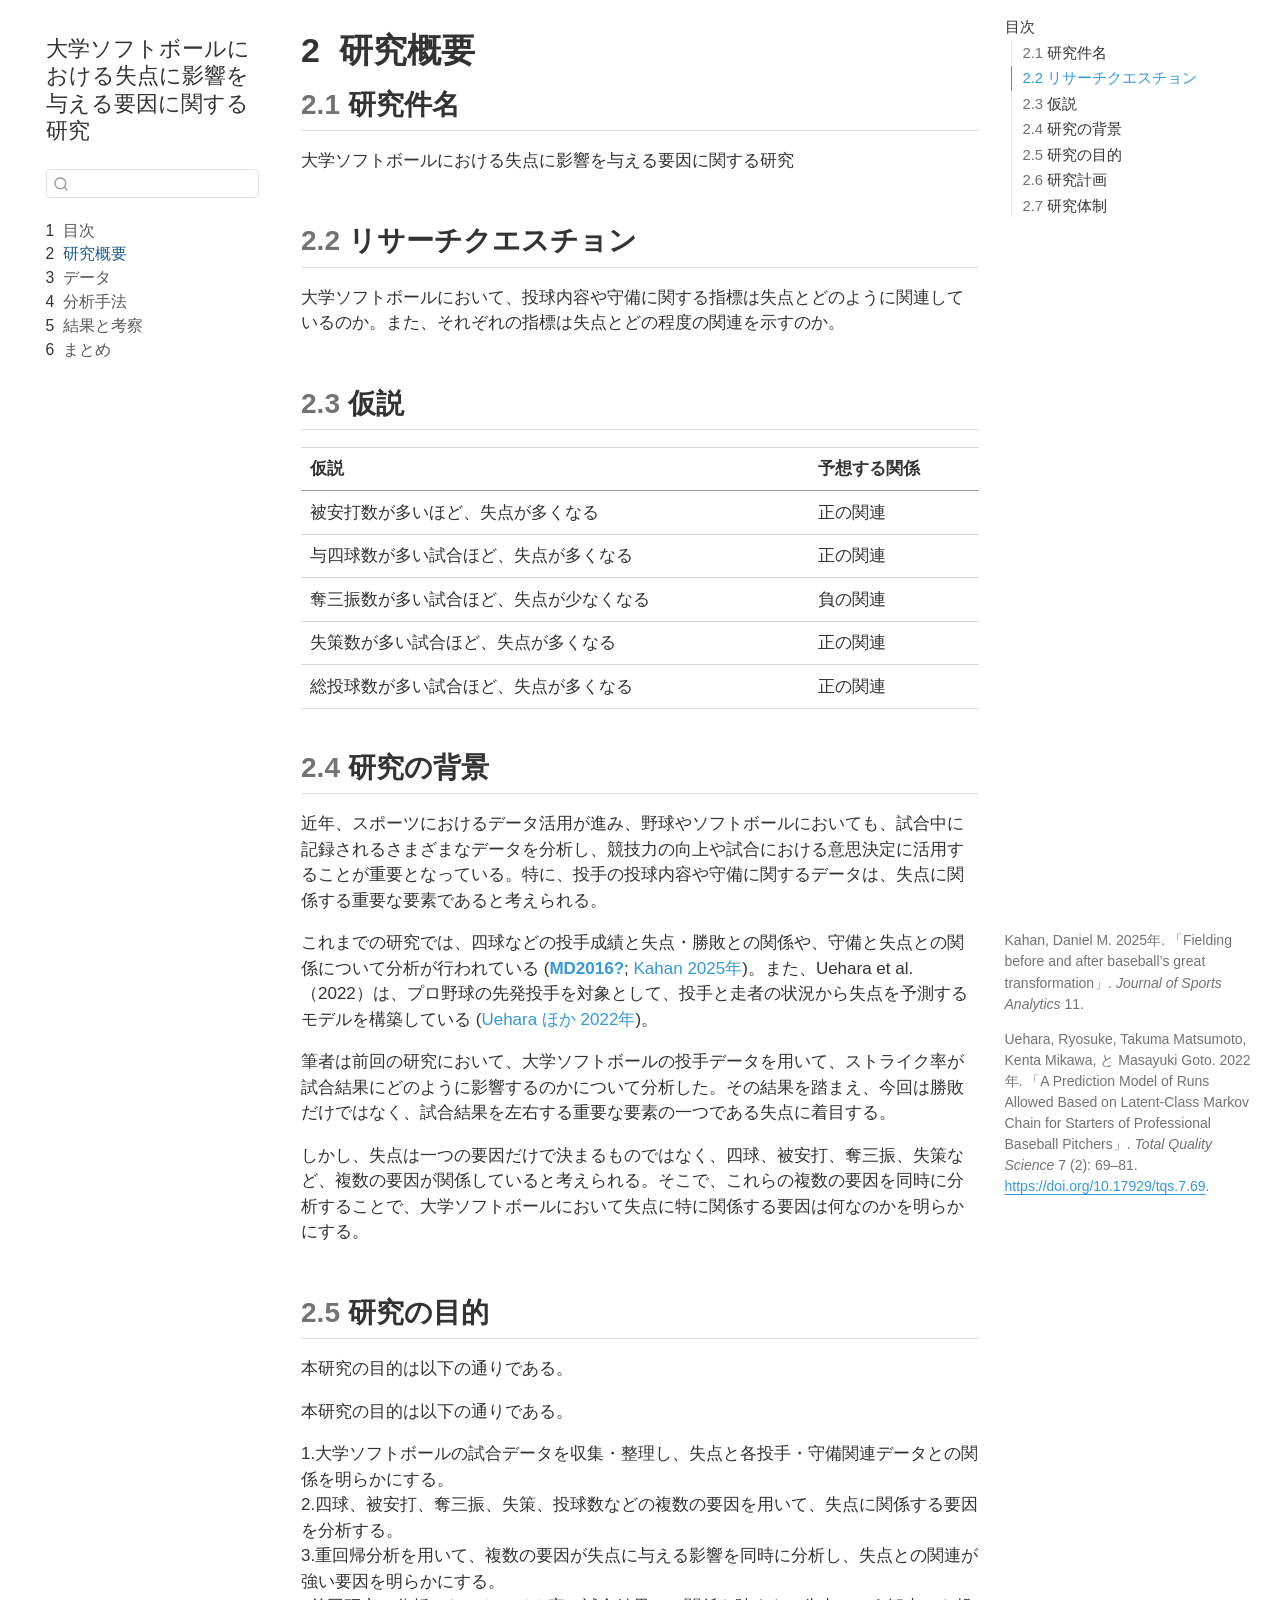
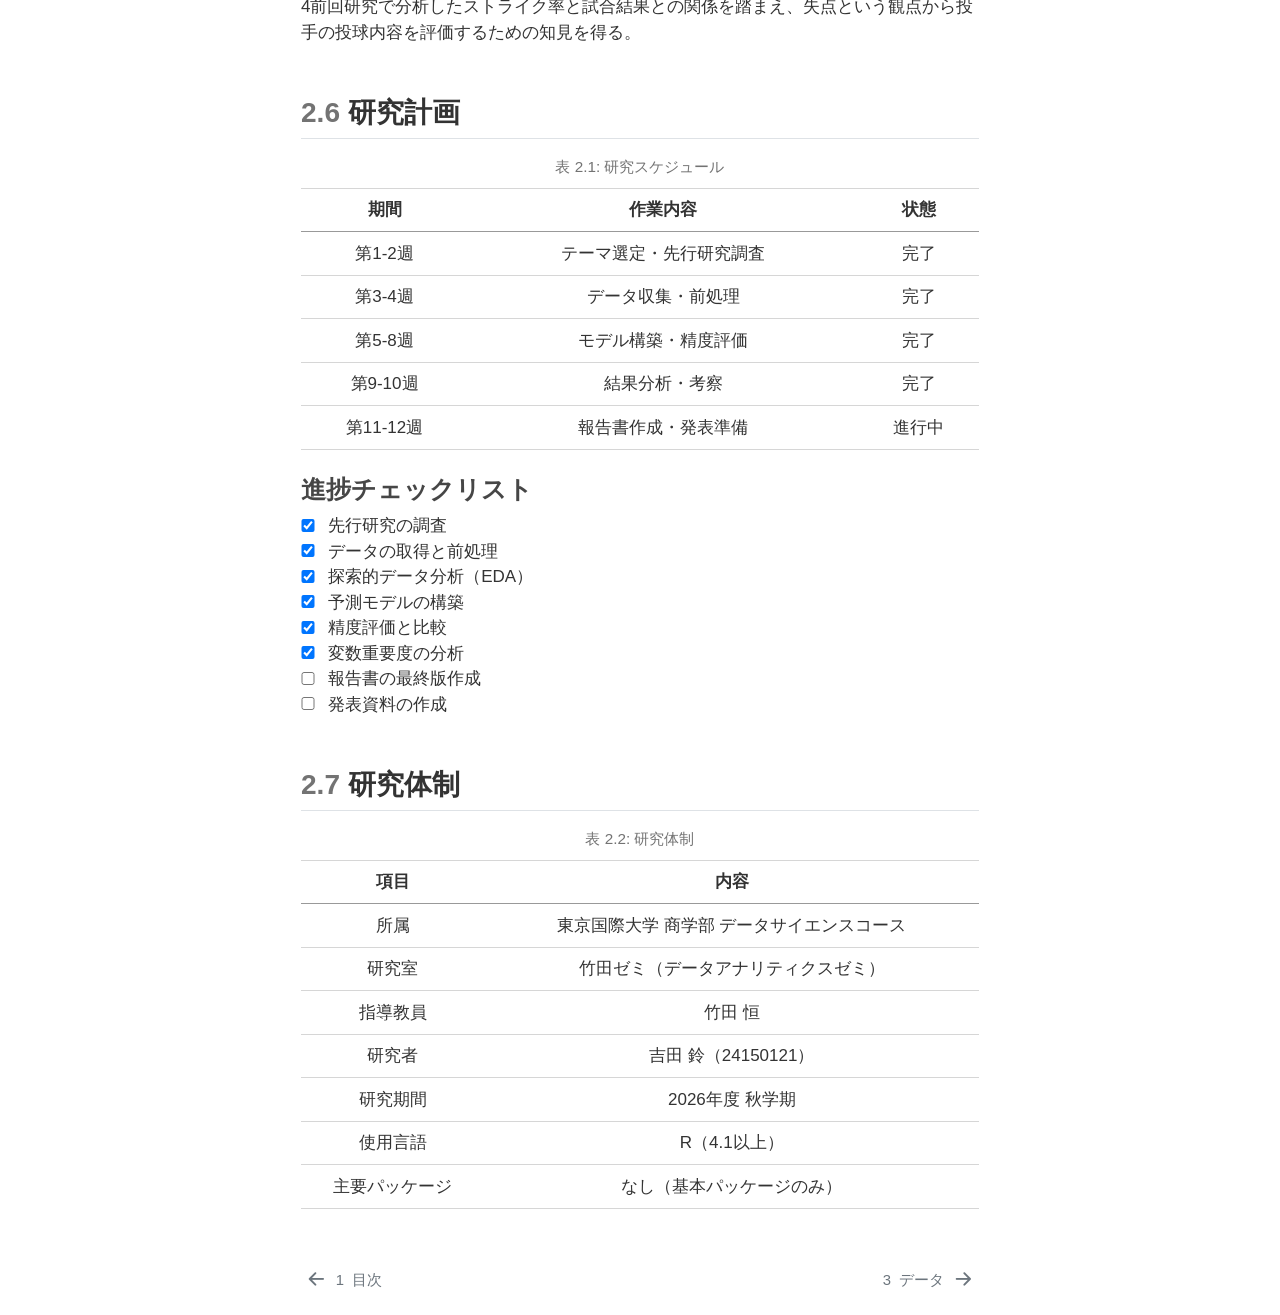
